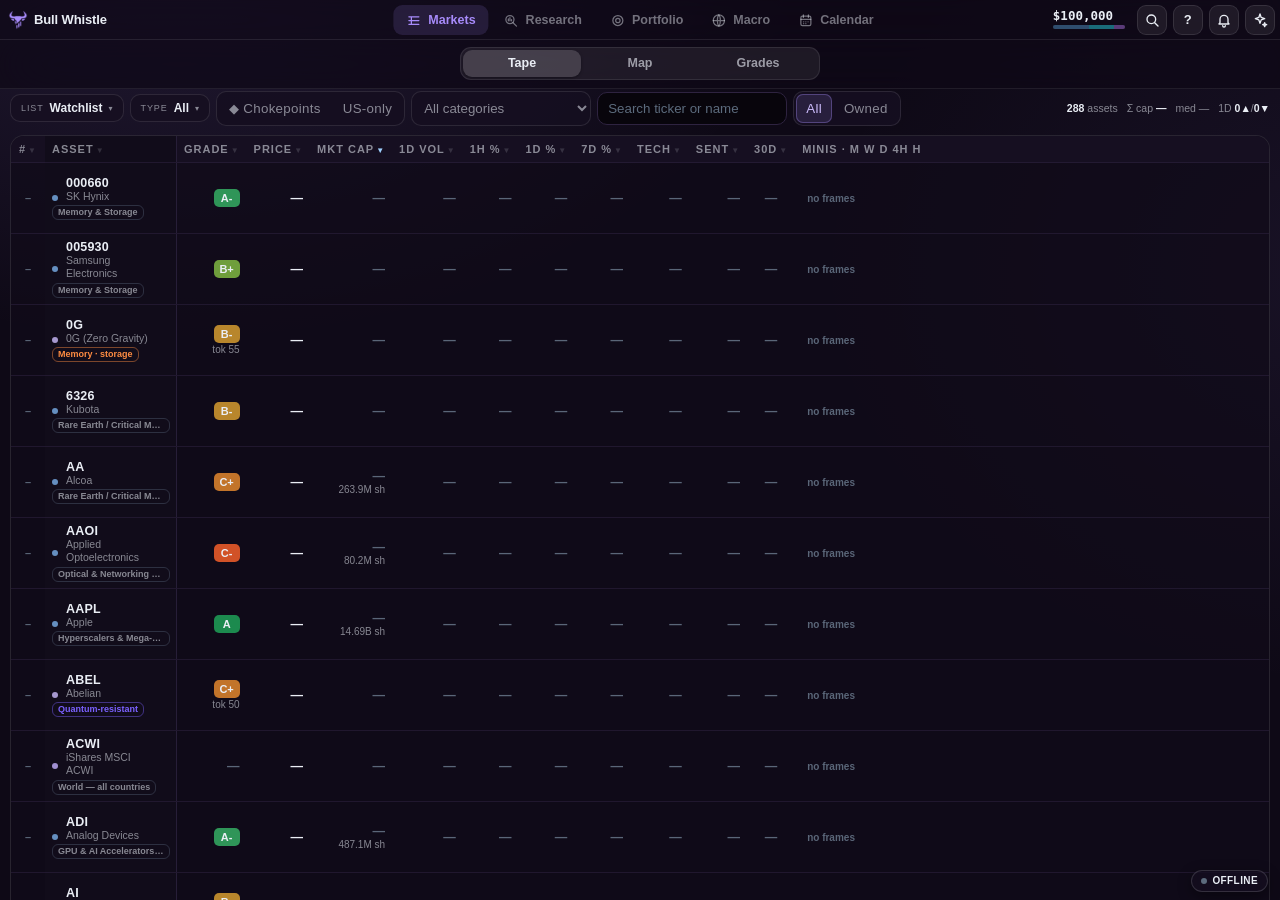
==== index.html @ ba4ea4af "Scrubbed rebuild ?v=20261105e: the map is the FULL POSTER on every device (the phone tier view and t" ====
<!doctype html>
<html lang="en">
<head>
<meta charset="utf-8">
<meta name="viewport" content="width=device-width, initial-scale=1, maximum-scale=5, viewport-fit=cover">
<title>Bull Whistle — the intelligent investment terminal</title>
<meta name="apple-mobile-web-app-capable" content="yes">
<meta name="mobile-web-app-capable" content="yes">
<meta name="apple-mobile-web-app-status-bar-style" content="black-translucent"><!-- 10-21 (the owner): the status bar wears the app's own colour; the strip reserves its height below -->
<meta name="apple-mobile-web-app-title" content="Bull Whistle">
<meta name="theme-color" content="#0D1320">
<link rel="icon" type="image/png" sizes="32x32" href="favicon-32.png">
<link rel="icon" type="image/png" sizes="16x16" href="favicon-16.png">
<link rel="icon" type="image/png" sizes="192x192" href="favicon-192.png"><!-- 10-25 (the owner): outside the app the mark is the GREEN two-tone; logo.png is the in-app mask only -->
<link rel="apple-touch-icon" href="icon-180.png">
<link rel="manifest" href="manifest.json">
<style>html{-webkit-text-size-adjust:100%;text-size-adjust:100%;}   /* 10-21 (the owner: a card opened sideways kept its large font after rotating back): iOS Safari's text autosizing off for the whole page, not only the Studio */
:root{
  --bg:var(--gl-d08,#0D1320); --card:var(--gl-d14,#172230); --panel:var(--gl-d10,#121A26); --ink:var(--gl-ink,#EAEEF5); --hair:var(--gl-d22,#2A3647);
  --muted:rgba(var(--gl-ink-rgb,234,238,245),.52); --muted2:rgba(var(--gl-ink-rgb,234,238,245),.4); --navy:var(--gl-d12,#0c1c30);
  /* Stage 39 ONE HAND: the single selected-state language (Studio's teal family,
     already the brand accent) — every .on/.dk-on across both decks uses these */
  --sel-bg:var(--gl-seld,#0c2830); --sel-ink:var(--gl-acci,#9fe8f4); --sel-line:var(--gl-accd,#1e6a78);
  /* quality grade palette (matches the Master Grade Map) */
  --g-aplus:#0f7a43; --g-a:#1c8a4e; --g-aminus:#2f9558; --g-bplus:#6f9e3c; --g-b:#9c8f2e; --g-bminus:#b8862c;
  --g-cplus:#c2742a; --g-c:#cc6328; --g-cminus:#d15227; --g-dplus:#d04a25; --g-d:#c43f28; --g-dminus:#bb2f22; --g-f:#b01e1e; --g-na:#3a4a63;
}
*{box-sizing:border-box}
html,body{margin:0;background:
   radial-gradient(1200px 700px at 78% 0%, rgba(var(--gl-acc-rgb,31,198,220),.05), transparent 60%),
   radial-gradient(1100px 800px at 12% 14%, rgba(217,69,182,.045), transparent 60%),
   var(--bg);
  color:var(--ink);
  font-family:-apple-system,BlinkMacSystemFont,"Segoe UI",Roboto,Helvetica,Arial,"DejaVu Sans",sans-serif;
  -webkit-font-smoothing:antialiased;}

/* ============ APP BAR (Stage 34 — single 44px row; segs live hidden behind dropdown chips) ============ */
.appbar{position:sticky;top:0;z-index:50;display:flex;flex-wrap:nowrap;align-items:center;gap:8px;
  min-height:44px;padding:6px 12px;background:rgba(var(--gl-d08-rgb,11,19,32),.86);backdrop-filter:blur(10px);
  border-bottom:1px solid var(--hair);}
/* wordmark retired to the glyph popover — keep .brand in DOM: _sub() still writes the subtitle */
.brand{display:none;}
.seg{display:inline-flex;background:var(--gl-d12,#101b2b);border:1px solid var(--hair);border-radius:10px;padding:3px;gap:2px;flex:none;}
.seg button{appearance:none;border:0;background:transparent;color:var(--muted);font-weight:700;font-size:12px;
  letter-spacing:.2px;padding:6px 11px;border-radius:7px;cursor:pointer;transition:.12s;white-space:nowrap;}
.seg button.on{background:var(--sel-bg);color:var(--sel-ink);box-shadow:inset 0 0 0 1px var(--sel-line);}
.seg button:hover:not(.on){color:var(--ink);}
.seglab{font-size:9.5px;letter-spacing:.12em;text-transform:uppercase;color:var(--muted);margin-right:-4px;}
/* legacy segs stay in DOM as the state machine; the dropdown chips proxy to them */
.appbar .seglab,#uniSeg,#viewSeg,#lensSeg,#stSeg{display:none!important;}
.helpbtn{appearance:none;width:30px;height:30px;border-radius:50%;border:1px solid var(--hair);
  background:var(--gl-d12,#101b2b);color:var(--ink);font-weight:800;font-size:13px;cursor:pointer;flex:none;}
.helpbtn:hover{border-color:rgba(var(--gl-acc-rgb,31,198,220),.55);}
.a-glyph{flex:none;height:24px;padding:0;border:0;border-radius:7px;background:transparent;color:var(--ink);font-family:inherit;font-weight:800;
  font-size:13.5px;letter-spacing:-.01em;display:flex;align-items:center;justify-content:center;gap:7px;cursor:pointer;user-select:none;}
.bw-logo{display:inline-block;flex:none;background:var(--gl-logo,#a78bfa);-webkit-mask:url(logo.png) center/contain no-repeat;mask:url(logo.png) center/contain no-repeat;}
.a-glyph .bw-logo{width:24px;height:24px;}
.a-glyph .a-word{white-space:nowrap;line-height:1;}
.a-pop{position:absolute;top:calc(100% + 6px);left:12px;z-index:60;background:var(--gl-d10,#121A26);border:1px solid #3a4a63;
  border-radius:10px;padding:10px 14px;display:none;max-width:320px;box-shadow:0 12px 30px rgba(0,0,0,.5);}
.a-pop b{font-size:13.5px;} .a-pop span{display:block;font-size:11px;color:var(--muted);margin-top:3px;line-height:1.45;}
.appbar.brand-open .a-pop{display:block;}
.dd{position:relative;flex:none;}
.dd-btn{appearance:none;display:inline-flex;align-items:center;gap:6px;background:var(--gl-d12,#101b2b);border:1px solid var(--hair);
  border-radius:10px;padding:6px 10px;cursor:pointer;font-family:inherit;}
.dd-btn:hover,.dd.open .dd-btn{border-color:rgba(var(--gl-acc-rgb,31,198,220),.55);}
.dd-lab{font-size:9px;letter-spacing:.1em;text-transform:uppercase;color:var(--muted);}
.dd-val{font-size:12px;font-weight:700;color:var(--ink);white-space:nowrap;}
.dd-car{font-size:8px;color:var(--muted);font-style:normal;}
.dd-menu{position:absolute;top:calc(100% + 6px);left:0;min-width:172px;background:var(--gl-d10,#121A26);border:1px solid #3a4a63;
  border-radius:10px;padding:4px;display:none;flex-direction:column;z-index:60;box-shadow:0 12px 30px rgba(0,0,0,.5);}
.dd.open .dd-menu{display:flex;}
.dd-menu button{appearance:none;text-align:left;border:0;background:transparent;color:var(--muted);font-family:inherit;
  font-size:12.5px;font-weight:600;padding:9px 12px;border-radius:7px;cursor:pointer;white-space:nowrap;}
.dd-menu button:hover{color:var(--ink);}
.dd-menu button.on{background:var(--sel-bg);color:var(--sel-ink);}
/* narrow-wide squeeze (landscape iPhone, small tablet): drop chip eyebrows, tighten */
@media (min-width:741px) and (max-width:900px){
  .dd-lab{display:none;}
  .seg button{padding:6px 8px;}
  .dd-btn{padding:6px 8px;}
  .sthud{min-width:120px;}
}

.view{padding:0 0 60px;}
.view.hidden{display:none;}

/* ============ SHARED CHIP + GRADE BADGE ============ */
.chip{display:inline-flex;align-items:center;gap:0;font-size:12px;line-height:1;padding:4px 8px;border-radius:999px;
  background:var(--gl-d16,#1b283a);border:1px solid rgba(var(--gl-ink-rgb,255,255,255),.12);color:var(--gl-ink,#dde5f0);white-space:nowrap;vertical-align:middle;}
.chip .ct{font-weight:550;letter-spacing:.1px;}
.chip.etf{font-style:italic;background:rgba(224,188,99,.10);border-color:rgba(224,188,99,.42);color:#ecd9ab;}
.chip.unc{opacity:.62;border-style:dashed;}
.chip.dual{border-color:#8C8AD9;box-shadow:0 0 0 1px rgba(140,138,217,.35);color:#cdc9f2;}
.chip.ghost{opacity:.5;border-style:dotted;border-color:rgba(var(--gl-ink-rgb,255,255,255),.24);background:rgba(var(--gl-d16-rgb,27,40,58),.4);color:rgba(var(--gl-ink-rgb,221,229,240),.72);}
.chip.clk{cursor:pointer;transition:transform .08s ease,box-shadow .12s,border-color .12s,background .12s;}
.chip.clk:hover{border-color:rgba(var(--gl-ink-rgb,255,255,255),.42);transform:translateY(-1px);}
.chip.clk:active{transform:translateY(0);}
.chip.sel{box-shadow:0 0 0 2px rgba(var(--gl-acc-rgb,31,198,220),.6);border-color:rgba(var(--gl-acc-rgb,31,198,220),.8);}
/* chokepoint: cornered-market structural bottleneck. Gold glow; tier = intensity. */
.chip.choke{border-color:#E8B53C;background:rgba(232,181,60,.12);color:#f4dca0;
  box-shadow:0 0 0 1px rgba(232,181,60,.55), 0 0 11px 1px rgba(232,181,60,.38);}
.chip.choke .ct{font-weight:650;}
.chip.choke.t-core{border-color:#F4C552;
  box-shadow:0 0 0 1.5px rgba(244,197,82,.78), 0 0 16px 2px rgba(244,197,82,.55);}
.chip.choke.clk:hover{border-color:#F4C552;transform:translateY(-1px);}
.chip.choke.sel{border-color:rgba(var(--gl-acc-rgb,31,198,220),.85);
  box-shadow:0 0 0 2px rgba(var(--gl-acc-rgb,31,198,220),.6), 0 0 13px 2px rgba(232,181,60,.42);}
/* chokepoint banner shared by grading card + flashcard */
.sh-choke,.fc-choke{display:flex;align-items:center;gap:9px;padding:8px 11px;border-radius:10px;
  background:rgba(232,181,60,.10);border:1px solid rgba(232,181,60,.45);
  box-shadow:0 0 14px 1px rgba(232,181,60,.20), inset 0 0 0 1px rgba(232,181,60,.08);}
.sh-choke{margin:13px 0 2px;}
.fc-choke{margin:11px 0 9px;}
.sh-choke.t-core,.fc-choke.t-core{border-color:rgba(244,197,82,.68);
  box-shadow:0 0 18px 2px rgba(244,197,82,.30), inset 0 0 0 1px rgba(244,197,82,.12);}
.ck-lbl{font-size:9.5px;font-weight:800;letter-spacing:.7px;color:#1a1305;flex:none;white-space:nowrap;
  background:linear-gradient(180deg,#f4c552,#e0a830);padding:3px 7px;border-radius:5px;}
.ck-why{font-size:12px;color:#f0d595;line-height:1.34;}
/* sole US domestic player in its category: concentric red / white / blue ring + glow */
.chip.usonly{border-color:rgba(var(--gl-ink-rgb,255,255,255),.22);background:rgba(74,98,150,.13);color:#eef2fb;
  box-shadow:0 0 0 1px #c1283b, 0 0 0 2px var(--gl-ink,#f3f4f8), 0 0 0 3px #2f4ea8, 0 0 11px 2px rgba(80,118,214,.34);}
.chip.usonly .ct{font-weight:600;}
.chip.usonly.clk:hover{transform:translateY(-1px);
  box-shadow:0 0 0 1px #d12f43, 0 0 0 2px var(--gl-ink,#fff), 0 0 0 3px #3a5ec0, 0 0 13px 3px rgba(90,128,224,.45);}
.chip.usonly.sel{box-shadow:0 0 0 2px rgba(var(--gl-acc-rgb,31,198,220),.65), 0 0 0 3.5px #c1283b, 0 0 12px 2px rgba(80,118,214,.4);}
/* sole-US-player banner shared by grading card + flashcard */
.sh-us,.fc-us{display:flex;align-items:center;gap:9px;padding:8px 11px;border-radius:10px;
  background:rgba(74,98,150,.12);border:1px solid rgba(120,150,220,.42);
  box-shadow:0 0 13px 1px rgba(80,118,214,.20), inset 0 0 0 1px rgba(160,180,230,.10);}
.sh-us{margin:13px 0 2px;}
.fc-us{margin:11px 0 9px;}
.us-lbl{font-size:9.5px;font-weight:800;letter-spacing:.7px;color:var(--gl-ink,#fff);flex:none;white-space:nowrap;
  background:linear-gradient(100deg,#c1283b 0%,#c1283b 38%,#2f4ea8 62%,#2f4ea8 100%);
  padding:3px 8px;border-radius:5px;box-shadow:inset 0 0 0 1px rgba(var(--gl-ink-rgb,255,255,255),.25);}
.us-why{font-size:12px;color:#dce6f8;line-height:1.34;}
.cw{display:inline-flex;align-items:center;gap:3px;vertical-align:middle;}
.cb{display:inline-flex;align-items:center;justify-content:center;font-weight:800;color:var(--gl-ink,#fff);border-radius:4px;
  min-width:16px;height:14px;font-size:9px;padding:0 2.5px;line-height:1;margin-left:6px;
  box-shadow:inset 0 0 0 1px rgba(var(--gl-ink-rgb,255,255,255),.16);}
.cb.flag{background:#3a3013;color:#e6bf55;box-shadow:inset 0 0 0 1px #7a6020;}
.g-aplus{background:var(--g-aplus)}.g-a{background:var(--g-a)}.g-aminus{background:var(--g-aminus)}
.g-bplus{background:var(--g-bplus)}.g-b{background:var(--g-b)}.g-bminus{background:var(--g-bminus)}
.g-cplus{background:var(--g-cplus)}.g-c{background:var(--g-c)}.g-cminus{background:var(--g-cminus)}
.g-dplus{background:var(--g-dplus)}.g-d{background:var(--g-d)}.g-dminus{background:var(--g-dminus)}.g-f{background:var(--g-f)}
.g-na{background:var(--g-na);color:#9fb0c8}

/* valuation pill (separate palette, freshness-aware) */
.val{display:inline-block;font-size:11px;font-weight:700;border-radius:5px;padding:3px 9px;white-space:nowrap}
.val.na{color:var(--muted);font-weight:500;background:rgba(126,147,179,.07)}
.val.anch{box-shadow:inset 0 0 0 1px rgba(var(--gl-ink-rgb,255,255,255),.14)}
.v-cheap{color:var(--gl-acc,#3fd0b4);background:rgba(var(--gl-acc-rgb,63,208,180),.13)} .v-fair{color:#a7bad4;background:rgba(167,186,212,.12)}
.v-expensive{color:#e6b24a;background:rgba(230,178,74,.13)} .v-extreme{color:#f0795a;background:rgba(240,121,90,.14)}
.val.drift{color:#9fb0c8;font-weight:600;background:rgba(126,147,179,.10)}
.val.drift sup{font-size:8px;margin-left:1px}
.val.stale{color:#7e93b3;font-weight:600;font-style:italic;background:rgba(106,125,151,.09)}
.val .ar{font-size:9px;margin-left:2px;font-style:normal}
.val .ar.up{color:#f0795a} .val .ar.down{color:#5aa0ff}

/* confidence badge */
.conf{display:inline-flex;align-items:center;justify-content:center;font-weight:800;border-radius:5px;
  width:21px;height:18px;font-size:10px}
.c-H{background:#15402c;color:#5fd39a;box-shadow:inset 0 0 0 1px #2f7a55}
.c-M{background:#3a3013;color:#e0b048;box-shadow:inset 0 0 0 1px #7a6020}
.c-L{background:#2a2330;color:#b08fc8;box-shadow:inset 0 0 0 1px #5a4a6a}

/* ============ DETAIL DRAWER (bottom sheet) ============ */
#scrim{position:fixed;inset:0;background:rgba(var(--gl-d06-rgb,4,8,14),.55);backdrop-filter:blur(2px);opacity:0;
  pointer-events:none;transition:opacity .2s;z-index:90;}
#scrim.show{opacity:1;pointer-events:auto;}
#sheet{position:fixed;left:50%;bottom:0;transform:translate(-50%,102%);width:min(560px,100%);
  max-height:88vh;overflow:auto;background:linear-gradient(180deg,var(--gl-d12,#101c2e),var(--gl-d10,#0d1626));
  border:1px solid var(--hair);border-bottom:0;border-radius:18px 18px 0 0;z-index:91;
  box-shadow:0 -18px 60px rgba(0,0,0,.6);transition:transform .26s cubic-bezier(.22,.61,.36,1),visibility 0s .26s;
  padding:0 0 26px;visibility:hidden;}   /* 10-07 (the owner, iPad/iPhone): a closed card parked 102% below the screen rode back into view on the
  iOS rubber-band overscroll at the end of any page, showing the last asset — invisible while closed, shown the instant it opens */
#sheet.show{transform:translate(-50%,0);visibility:visible;transition:transform .26s cubic-bezier(.22,.61,.36,1),visibility 0s;}
.sheet-grip{display:flex;justify-content:center;padding:9px 0 4px;position:sticky;top:0;z-index:6;
  background:linear-gradient(180deg,var(--gl-d12,#101c2e),rgba(var(--gl-d12-rgb,16,28,46),.0));}
.sheet-grip span{width:38px;height:4px;border-radius:3px;background:#33455f;}
/* Stage 25: the X rides the sticky grip — an absolute X inside the scroll container
   scrolled away with the content, and taps at the "remembered" corner landed on
   whatever sat there (often the grades summary = phantom grade toggling). */
.sheet-x{position:absolute;top:6px;right:14px;width:30px;height:30px;border-radius:50%;border:1px solid var(--hair);
  background:var(--gl-d16,#16243a);color:var(--ink);font-weight:800;cursor:pointer;line-height:1;font-size:14px;}
.sh{padding:4px 20px 0;}
.sh-head{display:flex;align-items:flex-start;gap:12px;padding:2px 4px 14px;border-bottom:1px solid var(--hair);}
.sh-tk{font-size:27px;font-weight:850;letter-spacing:-.4px;line-height:1;}
.sh-meta{min-width:0;flex:1;}
.sh-name{font-size:13.5px;color:var(--ink);font-weight:650;margin-top:3px;}
.sh-tags{display:flex;flex-wrap:wrap;gap:6px;margin-top:8px;align-items:center;}
.tag{font-size:10px;letter-spacing:.04em;padding:3px 8px;border-radius:6px;background:var(--gl-d16,#16243a);
  border:1px solid var(--hair);color:var(--muted);}
.tag .pd{width:8px;height:8px;border-radius:50%;display:inline-block;margin-right:5px;vertical-align:0;}
.sh-rolls{display:grid;grid-template-columns:1fr 1fr;gap:10px;margin:16px 4px 4px;}
.roll{border:1px solid var(--hair);border-radius:12px;padding:12px 14px;background:rgba(var(--gl-d12-rgb,18,28,44),.6);}
.roll .rl{font-size:9.5px;letter-spacing:.14em;text-transform:uppercase;color:var(--muted);font-weight:700;}
.roll .rg{display:flex;align-items:baseline;gap:9px;margin-top:8px;}
.roll .rg .big{font-size:23px;font-weight:850;color:var(--gl-ink,#fff);border-radius:8px;padding:4px 12px;line-height:1;
  box-shadow:inset 0 0 0 1px rgba(var(--gl-ink-rgb,255,255,255),.16);}
.roll .rd{font-size:10px;color:var(--muted);margin-top:9px;line-height:1.45;}
.sh-sech{font-size:10px;letter-spacing:.14em;text-transform:uppercase;color:var(--muted);font-weight:700;
  margin:20px 4px 9px;display:flex;align-items:center;gap:9px;}
.sh-sech::after{content:"";flex:1;height:1px;background:var(--hair);}
.pcell{display:flex;align-items:center;gap:9px;border:1px solid var(--hair);border-radius:9px;padding:8px 10px;
  background:rgba(var(--gl-d12-rgb,18,28,44),.45);}
.pcell .pc{min-width:30px;height:21px;border-radius:6px;display:inline-flex;align-items:center;justify-content:center;
  font-weight:800;font-size:12px;color:var(--gl-ink,#fff);box-shadow:inset 0 0 0 1px rgba(var(--gl-ink-rgb,255,255,255),.14);flex:none;}
.pcell .pn{font-size:11px;color:var(--ink);font-weight:600;line-height:1.15;}
.pcell .ps{font-size:9px;color:var(--muted);}
.pcell.disc{border-style:dashed;border-color:rgba(140,138,217,.42);background:rgba(140,138,217,.06);}
.sh-val{display:flex;align-items:flex-start;gap:13px;margin:0 4px;border:1px solid var(--hair);border-radius:12px;
  padding:13px 15px;background:rgba(var(--gl-d12-rgb,18,28,44),.5);}
.sh-val .vbody{min-width:0;}
.sh-val .vf{font-size:11px;color:var(--muted);line-height:1.5;margin-top:7px;}
.sh-desc{margin:14px 0 2px;padding:13px 15px;border:1px solid var(--hair);border-radius:12px;background:rgba(var(--gl-ink-rgb,255,255,255),.022);}
.sh-desc summary{cursor:pointer;list-style:none;position:relative;padding-right:58px;}
.sh-desc summary::-webkit-details-marker{display:none;}
.sh-desc .sd-car{position:absolute;right:0;top:0;color:var(--gl-fl,#8A93A5);font-size:13px;transition:transform .15s;
  padding:4px 9px;border:1px solid var(--hair);border-radius:8px;background:rgba(var(--gl-d10-rgb,14,21,32),.8);}
.sh-desc[open] .sd-car{transform:rotate(90deg);}
.sh-desc .sh-about-why{margin-top:12px;}
.sh-note-in{margin:12px 0 2px;}
.sh-grades{margin:16px 4px 4px;border:1px solid var(--hair);border-radius:12px;padding:0 10px 2px;background:rgba(var(--gl-ink-rgb,255,255,255),.015);}
.sh-grades summary{cursor:pointer;list-style:none;padding:4px 0 8px;}
.sh-grades summary::-webkit-details-marker{display:none;}
.sh-grades .sh-rolls{margin:12px 0 6px;}
.sh-grades .sg-hint{display:flex;align-items:center;justify-content:flex-end;gap:7px;font-size:10.5px;letter-spacing:.4px;text-transform:uppercase;color:var(--muted);
  width:max-content;margin-left:auto;padding:6px 11px;border:1px solid var(--hair);border-radius:9px;background:rgba(var(--gl-d10-rgb,14,21,32),.8);}
.sh-grades .sg-hint .sd-car{font-style:normal;font-size:13px;color:var(--gl-fl,#8A93A5);transition:transform .15s;}
.sh-grades[open] .sg-hint .sd-car{transform:rotate(90deg);}
.sg-cols{display:grid;grid-template-columns:1fr 1fr;gap:12px;margin:6px 0 4px;}
.sg-col{display:flex;flex-direction:column;gap:8px;}
.sg-col .sh-sech{margin:8px 0 2px;}
@media(max-width:430px){.sg-cols{grid-template-columns:1fr;}}
@media(max-width:480px){
  #sheet{max-height:92dvh;}
  .sh{padding:4px 14px 0;}
  .sh-tk{font-size:23px;}
}
@media(min-width:768px){
  #sheet{width:100%;max-width:none;border-radius:0;}
  #sheet .sh{max-width:1080px;margin:0 auto;}
}
.sh-note{margin:18px 4px 2px;font-size:12.5px;color:var(--ink);line-height:1.6;
  border-left:3px solid #2f6fb0;background:rgba(47,111,176,.07);padding:11px 14px;border-radius:0 9px 9px 0;}
.sh-note b{color:var(--gl-ink,#fff);}
.sh-disc{margin:16px 4px 0;font-size:11px;color:var(--muted);font-style:italic;font-weight:600;text-align:center;}
.sh-simple{margin:16px 4px 2px;font-size:12.5px;color:var(--muted);line-height:1.6;}
.sh-simple b{color:var(--ink);}

/* ============ HELP MODAL ============ */
#help{position:fixed;inset:0;display:none;align-items:center;justify-content:center;z-index:95;padding:18px;}
#help.show{display:flex;}
#help .hb{position:absolute;inset:0;background:rgba(var(--gl-d06-rgb,4,8,14),.6);backdrop-filter:blur(3px);}
#help .hc{position:relative;width:min(560px,100%);max-height:86vh;overflow:auto;background:var(--gl-d12,#101c2e);
  border:1px solid var(--hair);border-radius:16px;padding:22px 24px 24px;box-shadow:0 24px 70px rgba(0,0,0,.6);}
#help h3{margin:0 0 4px;font-size:18px;font-weight:800;}
#help .hsub{font-size:12px;color:var(--muted);margin:0 0 16px;line-height:1.5;}
#help h4{margin:18px 0 8px;font-size:10.5px;letter-spacing:.12em;text-transform:uppercase;color:#7fa8e0;}
#help .hl{display:flex;gap:10px;align-items:flex-start;font-size:12px;color:var(--ink);margin:7px 0;line-height:1.45;}
#help .hl .k{flex:none;}
#help .hx{position:absolute;top:14px;right:16px;width:30px;height:30px;border-radius:50%;border:1px solid var(--hair);
  background:var(--gl-d16,#16243a);color:var(--ink);font-weight:800;cursor:pointer;font-size:15px;}
.hrow{display:flex;flex-wrap:wrap;gap:7px;align-items:center;margin:6px 0;font-size:11px;color:var(--muted);}

/* ====================================================================== */
/* ============ FLOW VIEW (vertical universe — scoped) ============ */
/* ====================================================================== */
#flowView .fhead{display:flex;align-items:flex-end;justify-content:space-between;gap:18px;padding:18px 22px 2px;flex-wrap:wrap;}
#flowView .fhead h1{font-size:23px;font-weight:800;letter-spacing:-.4px;margin:0;}
#flowView .fhead .sub{font-size:12px;color:var(--muted);margin:8px 0 0;max-width:880px;line-height:1.5;}
#flowView .fhead .notes{font-size:10px;color:rgba(var(--gl-ink-rgb,234,238,245),.42);text-align:right;line-height:1.7;}
#flowView .toolbar{display:flex;align-items:center;gap:10px;padding:12px 22px 6px;flex-wrap:wrap;}
#flowView .toolbar .tl{font-size:10.5px;letter-spacing:.1em;text-transform:uppercase;color:var(--muted);}
.stageWrap{overflow-x:auto;overflow-y:hidden;-webkit-overflow-scrolling:touch;padding:4px 22px 0;}
#flowStage{position:relative;width:1560px;transform-origin:top left;}
#flowWires{position:absolute;left:0;top:0;pointer-events:none;z-index:1;overflow:visible;}
#flowView .card{position:absolute;z-index:2;background:var(--card);border-radius:14px;padding:11px 13px 13px;
  box-shadow:0 10px 34px rgba(0,0,0,.42);}
/* 10-22: the coloured cards (buildCard sets --fc / --fc-rgb per card; the light palette overrides these three in light.css) */
#flowView .card.hero{border:2px solid var(--fc);box-shadow:0 0 0 2px rgba(var(--fc-rgb),.40),0 0 58px rgba(var(--fc-rgb),.55),0 0 112px rgba(var(--fc-rgb),.30),0 16px 46px rgba(0,0,0,.6);
  background:linear-gradient(180deg,rgba(var(--fc-rgb),.17),rgba(var(--gl-d14-rgb,23,34,48),.35)),var(--card);}
#flowView .card.vivid{border:1.5px solid var(--fc);box-shadow:0 0 0 1px rgba(var(--fc-rgb),.18),0 10px 34px rgba(0,0,0,.5),inset 0 0 34px rgba(var(--fc-rgb),.06);
  background:linear-gradient(180deg,rgba(var(--fc-rgb),.05),rgba(var(--gl-d14-rgb,23,34,48),0)),var(--card);}
/* 10-24 the build-out pulse (applyPulse): the wash deepens with --pw, the read line under the title, a turn blinks the card */
#flowView .card.fv-pup,#flowView .card.fv-pdn{background:linear-gradient(180deg,rgba(var(--fc-rgb),calc(.10 + var(--pw,0) * .26)),rgba(var(--fc-rgb),calc(var(--pw,0) * .08)) 70%),var(--card)!important;}
#flowView .fv-pulse{position:absolute;top:7px;right:9px;max-width:50%;white-space:nowrap;overflow:hidden;text-overflow:ellipsis;font:600 9.5px/1.3 ui-monospace,"SF Mono",Menlo,monospace;letter-spacing:.02em;color:rgba(var(--gl-ink-rgb,234,238,245),.7);background:rgba(var(--gl-d08-rgb,13,19,32),.6);padding:2px 6px;border-radius:5px;pointer-events:none;}
#flowView .fv-pulse b{color:rgb(var(--fc-rgb));}
@keyframes fvBlink{0%,100%{box-shadow:0 10px 34px rgba(0,0,0,.42);}50%{box-shadow:0 0 0 3px rgba(var(--fc-rgb),.85),0 0 28px rgba(var(--fc-rgb),.5);}}
#flowView .card.fv-turn-up,#flowView .card.fv-turn-dn{animation:fvBlink 1.1s ease-in-out infinite;}
@media (prefers-reduced-motion:reduce){ #flowView .card.fv-turn-up,#flowView .card.fv-turn-dn{animation:none;box-shadow:0 0 0 3px rgba(var(--fc-rgb),.8);} }
#flowView .card.feature{border:1.6px solid var(--fc);box-shadow:0 0 0 1px rgba(var(--fc-rgb),.30),0 0 28px rgba(var(--fc-rgb),.34),0 12px 36px rgba(0,0,0,.55);
  background:linear-gradient(180deg,rgba(var(--fc-rgb),.12),rgba(var(--gl-d14-rgb,23,34,48),0)),var(--card);}
#flowView .card .ttl{font-size:14px;font-weight:750;letter-spacing:.2px;margin:0 0 2px;line-height:1.2;}
#flowView .card .cs{font-size:23px;font-weight:800;letter-spacing:.4px;margin:2px 0 3px;line-height:1;}
#flowView .card .desc{font-size:9.5px;color:var(--muted);letter-spacing:.4px;margin:0 0 7px;line-height:1.4;text-transform:uppercase;}
#flowView .grp{margin-top:8px;} #flowView .grp:first-of-type{margin-top:6px;}
#flowView .grp .lab{font-size:9.5px;font-weight:700;text-transform:uppercase;letter-spacing:1.1px;color:rgba(var(--gl-ink-rgb,234,238,245),.46);margin:0 0 5px;}
#flowView .chips{display:flex;flex-wrap:wrap;gap:5px;}
#flowView .grp.subbox{border:1px solid rgba(94,143,168,.6);background:rgba(94,143,168,.09);border-radius:9px;padding:6px 9px 9px;margin-top:10px;}
#flowView .grp.subbox .lab{color:rgba(152,182,206,.92);}
#flowView .card.hero{padding:15px 18px 17px;}
#flowView .card.hero .ttl{font-size:20px;letter-spacing:.3px;margin-bottom:4px;}
#flowView .card.hero .lab{font-size:10.5px;letter-spacing:1.2px;}
#flowView .card.hero .chip{font-size:13px;}
#flowLegend{position:absolute;z-index:3;width:1464px;background:linear-gradient(180deg,rgba(var(--gl-d12-rgb,20,28,40),.95),rgba(var(--gl-d10-rgb,15,21,33),.95));
  border:1px solid var(--hair);border-radius:14px;padding:15px 24px;box-shadow:0 12px 40px rgba(0,0,0,.4);
  display:flex;gap:40px;align-items:flex-start;}
#flowLegend .legtitle{font-size:12px;font-weight:750;letter-spacing:.3px;margin:0 0 11px;color:var(--ink);}
.legitems-block{flex:1;min-width:0;}
#flowLegend .legitems{display:flex;flex-wrap:wrap;gap:9px 26px;}
.lrow{display:flex;align-items:center;gap:9px;font-size:10.5px;color:rgba(var(--gl-ink-rgb,234,238,245),.82);line-height:1.25;width:300px;}
.lrow svg{flex:none}
.legcasc-wrap{width:320px;flex:none;}
.casctitle{font-size:9.5px;font-weight:800;letter-spacing:1.2px;text-transform:uppercase;color:rgba(var(--gl-ink-rgb,234,238,245),.5);margin:0 0 10px;}
.legcasc{display:flex;flex-wrap:wrap;gap:8px 18px;}
.crow{display:flex;align-items:center;gap:8px;font-size:10.5px;color:rgba(var(--gl-ink-rgb,234,238,245),.82);width:138px;}
.dot{width:10px;height:10px;border-radius:50%;flex:none;}
.lnote{margin-top:11px;font-size:9.5px;color:rgba(var(--gl-ink-rgb,234,238,245),.46);line-height:1.5;}
#flowView .ffoot{margin:24px 22px 0;background:rgba(var(--gl-d10-rgb,18,26,38),.7);border:1px solid var(--hair);border-radius:14px;
  padding:16px 20px;font-size:12px;line-height:1.65;color:rgba(var(--gl-ink-rgb,234,238,245),.74);}
#flowView .ffoot b{color:var(--ink);font-weight:650;}

/* Stage 42: Yields as a first-class view — the embed fills the viewport under
   the chrome; the page inside scrolls itself */
#ydView{padding:0;}
#ydView iframe{display:block;width:100%;border:0;height:calc(100vh - 64px);}
@media(max-width:740px){#ydView iframe{height:calc(100dvh - 46px - 45px - env(safe-area-inset-bottom,0px));}}

@media (max-width:720px){
  .sh-rolls{grid-template-columns:1fr 1fr;}
  #flowView .fhead .notes{text-align:left;}
  .brand span{display:none;}
}

/* ====================================================================== */
/* ============ GRADE WHEEL VIEW (scoped) ============ */
/* ====================================================================== */
#donutView{--dwide:min(clamp(1180px,94vw,3200px),100%);}
#donutView .dhead{width:var(--dwide);margin:0 auto;padding:18px 18px 4px;}
#donutView .dhead h1{font-size:25px;font-weight:800;letter-spacing:-.4px;margin:0;}
#donutView .dhead .sub{font-size:12.5px;color:var(--muted);margin:8px 0 0;line-height:1.55;max-width:1010px;}
#donutView .dhead .sub b{color:var(--ink);font-weight:650;}

.dscale{width:var(--dwide);margin:14px auto 0;padding:10px 16px;border:1px solid var(--hair);border-radius:12px;
  background:rgba(var(--gl-d10-rgb,18,26,38),.6);display:flex;align-items:center;gap:14px;flex-wrap:wrap;}
.dscale-lab{font-size:9.5px;letter-spacing:.14em;text-transform:uppercase;color:var(--muted);font-weight:700;}
.dsteps{display:flex;flex-wrap:wrap;gap:6px;}
.dstep{display:inline-flex;align-items:center;gap:5px;font-size:11px;font-weight:700;color:rgba(var(--gl-ink-rgb,234,238,245),.78);
  font-family:ui-monospace,Menlo,Consolas,monospace;padding:3px 8px 3px 6px;border-radius:999px;
  border:1px solid var(--hair);background:var(--gl-d12,#101b2b);}
.ddot{width:10px;height:10px;border-radius:50%;box-shadow:inset 0 0 0 1px rgba(0,0,0,.45);}

.dwrap{width:var(--dwide);margin:0 auto;padding:8px 18px 0;display:flex;justify-content:center;}
#donutChart{width:100%;}
#donutChart svg{width:100%;height:auto;display:block;}
.dband{stroke-width:1;}
.dbl{font-family:ui-monospace,Menlo,Consolas,monospace;font-weight:700;letter-spacing:.12em;text-transform:uppercase;}
.dwedge{stroke:var(--bg);stroke-width:1.1;stroke-linejoin:round;cursor:pointer;transition:opacity .1s;}
.dwedge:hover{opacity:.82;}
.dsl{font-family:ui-monospace,Menlo,Consolas,monospace;font-size:11px;font-weight:600;pointer-events:none;}
.dhub .dh1{font-weight:800;font-size:21px;fill:var(--ink);}
.dhub .dh2{font-family:ui-monospace,Menlo,Consolas,monospace;font-size:13px;fill:var(--muted);}
.dhub .dh3{font-family:ui-monospace,Menlo,Consolas,monospace;font-size:11.5px;fill:rgba(var(--gl-ink-rgb,234,238,245),.4);}

.dledger-h{width:var(--dwide);margin:28px auto 0;padding:18px 18px 0;font-size:10px;letter-spacing:.14em;
  text-transform:uppercase;color:var(--muted);border-top:1px solid var(--hair);}
.dledger-h span{color:var(--ink);font-weight:800;}
.dledger{width:var(--dwide);margin:14px auto 0;padding:0 18px;display:grid;gap:12px;
  grid-template-columns:repeat(auto-fill,minmax(330px,1fr));}
.dlcard{border:1px solid var(--hair);border-radius:13px;background:var(--card);padding:12px 14px 13px;
  box-shadow:0 10px 26px rgba(0,0,0,.3);}
.dlhead{display:flex;align-items:center;gap:9px;margin-bottom:11px;}
.dlsw{width:13px;height:13px;border-radius:4px;flex:none;box-shadow:inset 0 0 0 1px rgba(0,0,0,.45);}
.dlt{min-width:0;flex:1;}
.dlshort{font-size:11.5px;font-weight:800;letter-spacing:.06em;color:var(--ink);line-height:1.1;}
.dlfull{font-size:9.5px;color:var(--muted);margin-top:2px;line-height:1.2;}
.dlavg.cb{margin-left:0;min-width:24px;height:18px;font-size:10.5px;border-radius:5px;flex:none;}
.dln{font-family:ui-monospace,Menlo,Consolas,monospace;font-size:10px;color:var(--muted);flex:none;margin-left:9px;}
.dlbody{display:flex;gap:13px;align-items:center;}
.dmpie{width:114px;flex:none;}
.dmpie svg{width:100%;height:auto;display:block;}
.dmseg{stroke:var(--bg);stroke-width:1.4;stroke-linejoin:round;}
.dmctr{font-weight:800;font-size:21px;}
.dlchips{display:flex;flex-wrap:wrap;gap:5px;flex:1;min-width:0;}

.dfoot{width:min(1180px,100%);margin:24px auto 0;padding:12px 16px;border:1px dashed var(--hair);border-radius:11px;
  background:rgba(var(--gl-d10-rgb,18,26,38),.5);font-size:10.5px;line-height:1.65;color:rgba(var(--gl-ink-rgb,234,238,245),.5);}
.dfoot b{color:rgba(var(--gl-ink-rgb,234,238,245),.72);font-weight:700;letter-spacing:.1em;}

@media (max-width:720px){
  .dledger{grid-template-columns:1fr;}
  #donutView .dhead h1{font-size:21px;}
}

/* ====================================================================== */
/* ============ FLASHCARDS VIEW (scoped) ============ */
/* ====================================================================== */
#cardsView .fc-head{width:min(720px,100%);margin:0 auto;padding:18px 18px 4px;}
#cardsView .fc-head h1{font-size:25px;font-weight:800;letter-spacing:-.4px;margin:0;}
#cardsView .fc-head p{font-size:12.5px;color:var(--muted);margin:8px 0 0;line-height:1.55;}
#cardsView .fc-head p b{color:var(--ink);font-weight:650;}
.fc-tools{width:min(720px,100%);margin:14px auto 0;padding:0 18px;display:flex;align-items:center;gap:10px;flex-wrap:wrap;}
.fc-sel{appearance:none;-webkit-appearance:none;background:var(--gl-d12,#101b2b);border:1px solid var(--hair);color:var(--ink);
  font-size:12px;font-weight:600;padding:8px 30px 8px 12px;border-radius:9px;cursor:pointer;max-width:100%;
  background-image:linear-gradient(45deg,transparent 50%,var(--muted) 50%),linear-gradient(135deg,var(--muted) 50%,transparent 50%);
  background-position:calc(100% - 16px) 16px,calc(100% - 11px) 16px;background-size:5px 5px,5px 5px;background-repeat:no-repeat;}
.fc-count{margin-left:auto;font-family:ui-monospace,Menlo,Consolas,monospace;font-size:12px;color:var(--muted);}
.fc-btn{appearance:none;background:var(--gl-d16,#16243a);border:1px solid var(--hair);color:var(--ink);font-weight:700;font-size:12.5px;
  padding:9px 15px;border-radius:9px;cursor:pointer;transition:.12s;white-space:nowrap;}
.fc-btn:hover{border-color:rgba(var(--gl-acc-rgb,31,198,220),.55);}
.fc-btn:active{transform:translateY(1px);}

.fcard-wrap{width:min(720px,100%);margin:18px auto 0;padding:0 18px;display:flex;justify-content:center;}
.fcard{width:min(560px,100%);height:430px;perspective:1600px;cursor:pointer;}
.fcard-inner{position:relative;width:100%;height:100%;transform-style:preserve-3d;
  transition:transform .55s cubic-bezier(.2,.7,.2,1);}
.fcard.flipped .fcard-inner{transform:rotateY(180deg);}
.fcard-face{position:absolute;inset:0;-webkit-backface-visibility:hidden;backface-visibility:hidden;
  border-radius:18px;border:1px solid var(--hair);background:linear-gradient(180deg,var(--gl-d16,#15233a),var(--gl-d12,#0f1a2b));
  box-shadow:0 18px 50px rgba(0,0,0,.5);display:flex;flex-direction:column;padding:24px 26px;overflow:hidden;}
.fc-eyebrow{font-size:10px;letter-spacing:.2em;text-transform:uppercase;color:var(--muted);font-weight:700;}
.fcard-front{align-items:center;justify-content:center;text-align:center;}
.fcard-front .fc-eyebrow{position:absolute;top:20px;left:0;right:0;}
.fc-tk{font-size:58px;font-weight:850;letter-spacing:-1px;line-height:1;color:var(--ink);}
.fc-hint{margin-top:20px;font-size:11px;color:var(--muted);letter-spacing:.08em;text-transform:uppercase;}
.fcard-back{transform:rotateY(180deg);overflow-y:auto;}
.fcard-back .fc-eyebrow{color:#7fa8e0;}
.fc-name{font-size:23px;font-weight:800;line-height:1.12;margin-top:6px;color:var(--ink);}
.fc-tags{display:flex;flex-wrap:wrap;gap:7px;margin:11px 0 0;align-items:center;}
.fgr{display:inline-flex;align-items:center;gap:4px;font-size:9px;color:var(--muted);letter-spacing:.08em;font-weight:700;}
.fc-does{margin-top:14px;font-size:14.5px;line-height:1.5;color:var(--ink);flex:1;}
.fc-more{align-self:flex-start;margin-top:6px;background:transparent;border:1px solid rgba(120,170,255,.42);
  color:#9fc2ff;font-weight:700;font-size:11.5px;padding:7px 13px;border-radius:8px;cursor:pointer;}
.fc-more:hover{background:rgba(120,170,255,.1);}

.fc-ctrls{width:min(560px,100%);margin:16px auto 0;padding:0 18px;display:flex;gap:10px;justify-content:center;}
.fc-ctrls .fc-btn{flex:1;text-align:center;}
.fc-ctrls .flip{flex:1.5;background:var(--sel-bg);color:var(--sel-ink);box-shadow:inset 0 0 0 1px var(--sel-line);}
.fc-foot{width:min(640px,100%);margin:20px auto 0;padding:0 18px 8px;font-size:10.5px;color:var(--muted);
  line-height:1.6;text-align:center;font-style:italic;}

@media (max-width:720px){
  .fc-tk{font-size:48px;}
  .fcard{height:454px;}
}

/* ---- flashcards: scoring + colored reveal ---- */
.fc-score{width:min(720px,100%);margin:10px auto 0;padding:0 18px;display:flex;align-items:center;gap:9px;flex-wrap:wrap;}
.fc-stat{font-size:12px;font-weight:700;padding:5px 11px;border-radius:8px;border:1px solid var(--hair);display:inline-block;}
.fc-stat b{font-size:13px;}
.fc-stat.got{color:#74dd9a;background:rgba(40,180,90,.10);border-color:rgba(40,180,90,.40);}
.fc-stat.miss{color:#ff9b9b;background:rgba(214,60,60,.10);border-color:rgba(214,60,60,.40);}
.fc-btn.retry{margin-left:auto;}
.fc-btn.retry:disabled{opacity:.4;cursor:default;}
.fc-btn.retry:not(:disabled){background:rgba(255,193,77,.14);border-color:rgba(255,193,77,.5);color:#ffd98a;}

/* prominent subcategory block on the revealed face (color set inline per card) */
.fc-sub{display:inline-flex;align-items:center;gap:8px;margin:12px 0 0;padding:8px 13px;border:1px solid;border-radius:9px;
  font-size:13.5px;font-weight:750;letter-spacing:.2px;line-height:1.2;max-width:100%;}
.fc-subdot{width:9px;height:9px;border-radius:50%;flex:0 0 auto;box-shadow:0 0 10px currentColor;}

/* control swap: nav+reveal by default; missed+got after the card is revealed */
#cardsView .fc-ctrls .miss,#cardsView .fc-ctrls .got{display:none;}
#cardsView .fc-ctrls.revealed .nav,#cardsView .fc-ctrls.revealed .flip{display:none;}
#cardsView .fc-ctrls.revealed .miss,#cardsView .fc-ctrls.revealed .got{display:block;}
#cardsView .fc-btn.miss{background:rgba(214,60,60,.16);border-color:rgba(214,60,60,.55);color:#ff9b9b;}
#cardsView .fc-btn.got{background:rgba(40,180,90,.16);border-color:rgba(40,180,90,.55);color:#74dd9a;}
#cardsView .fc-btn.miss:hover{background:rgba(214,60,60,.26);}
#cardsView .fc-btn.got:hover{background:rgba(40,180,90,.26);}

/* ---- richer profile: country chip, why-it-matters, subcategory row ---- */
.ctry{display:inline-flex;align-items:center;gap:6px;font-size:11px;font-weight:650;padding:4px 9px;border-radius:6px;
  background:var(--gl-d16,#16243a);border:1px solid var(--hair);color:var(--gl-ink,#cdd7e6);white-space:nowrap;line-height:1;}
.ctry .cflag{font-size:13px;line-height:1;}
.fc-subrow{display:flex;flex-wrap:wrap;gap:7px;align-items:center;margin:12px 0 0;}
.fc-subrow .fc-sub{margin:0;}
.fc-why{margin-top:9px;font-size:12px;line-height:1.5;color:var(--muted);}
.wl{display:inline-block;font-size:8.5px;letter-spacing:.1em;text-transform:uppercase;font-weight:800;
  color:#9fb0c8;margin-right:6px;vertical-align:1px;}

/* drawer About block */
.sh-about-top{margin-bottom:10px;}
.sh-about-top:empty{display:none;}
.sh-about-does{font-size:14px;line-height:1.52;color:var(--ink);}
.sh-about-why{margin-top:10px;font-size:12.5px;line-height:1.5;color:var(--muted);}

/* ===== crypto universe styles (appended) ===== */
/* ====================================================================== */
/* ============ CRYPTO UNIVERSE — namespaced styles (cr-*) =============== */
/* All additive. Equity rules are untouched; these only apply to the       */
/* crypto mounts inside .cr-only and to the shared drawer when crypto.      */
/* ====================================================================== */

/* ---- universe visibility ---- */
body:not(.uni-crypto) .cr-only{display:none;}
body.uni-crypto .eq-only{display:none;}
/* the Expansion/Recession lens is equity-only */
body.uni-crypto #lensSeg,
body.uni-crypto .lensLab{display:none;}
#uniSeg button{font-weight:750;}

/* ---- crypto chip (ticker + narrative-fit grade) ---- */
.cr-chips{display:flex;flex-wrap:wrap;gap:6px;}
.cr-chip{display:inline-flex;align-items:center;gap:6px;font-size:12.5px;line-height:1;padding:5px 8px;border-radius:999px;
  background:var(--gl-d16,#1b283a);border:1px solid var(--hair, var(--gl-d22,#2A3647));color:var(--gl-ink,#dde5f0);white-space:nowrap;cursor:pointer;
  transition:border-color .12s, background .12s, transform .12s;}
.cr-chip:hover{border-color:var(--ac);background:var(--gl-d22,#22324a);transform:translateY(-1px);}
.cr-chip.sel{border-color:var(--ac);box-shadow:0 0 0 2px color-mix(in srgb, var(--ac) 40%, transparent);}
.cr-chip .ct{font-weight:780;letter-spacing:.2px;color:var(--ac);}
.cr-gb{font-size:10.5px;font-weight:850;border-radius:6px;padding:2px 6px;line-height:1;border:1px solid;flex:none;}
.cr-chip.cr-ghost{opacity:.6;cursor:default;border-style:dashed;}
.cr-chip.cr-ghost .ct{color:var(--muted, rgba(var(--gl-ink-rgb,234,238,245),.55));}

/* maturity dot (shared by drawer + flashcards) */
.cr-adot{width:9px;height:9px;border-radius:50%;flex:none;display:inline-block;}
.cr-adot.glow{box-shadow:0 0 0 3px rgba(255,201,96,.15),0 0 7px rgba(255,201,96,.65);}
.cr-adot.ring{background:transparent !important;border:1.5px dashed #5A6678;width:8px;height:8px;}
.cr-magechip{display:inline-flex;align-items:center;gap:5px;font-size:9.5px;font-weight:700;letter-spacing:.3px;
  padding:3px 9px;border-radius:999px;background:rgba(var(--gl-d08-rgb,13,19,32),.5);border:1px solid var(--hair,var(--gl-d22,#2A3647));color:var(--gl-ink,#cdd6e3);}
.cr-magechip .cr-adot{width:7px;height:7px;}

/* ====================================================================== */
/* drawer scan card                                                        */
/* ====================================================================== */
.cr-sheet{--cyn:var(--gl-acc,#1FC6DC);}
.cr-msb{height:5px;background:rgba(var(--gl-ink-rgb,255,255,255),.09);border-radius:99px;overflow:hidden;margin-top:7px;}
.cr-msf{display:block;height:5px;border-radius:99px;}
.cr-drow{display:flex;gap:10px;margin-top:12px;align-items:baseline;}
.cr-drow .cr-k{flex:none;font-size:9px;font-weight:800;letter-spacing:.8px;text-transform:uppercase;color:var(--muted2,rgba(var(--gl-ink-rgb,234,238,245),.4));width:42px;padding-top:1px;}
.cr-drow .cr-v{font-size:12.5px;line-height:1.45;color:var(--gl-ink,#cdd6e3);}
.cr-drow .cr-v b{color:var(--cyn);font-weight:750;}
.cr-seg{margin-top:15px;}
.cr-segk{font-size:9px;font-weight:800;letter-spacing:.9px;text-transform:uppercase;color:var(--muted2,rgba(var(--gl-ink-rgb,234,238,245),.4));display:block;margin-bottom:7px;}
.cr-pills{display:flex;flex-wrap:wrap;gap:6px;}
.cr-pill{font-size:10.5px;font-weight:650;line-height:1;padding:5px 9px;border-radius:999px;white-space:nowrap;display:inline-flex;align-items:center;gap:4px;}
.cr-pill::before{font-weight:850;font-size:11px;line-height:1;}
.cr-pos{color:#86dcab;background:rgba(var(--gl-up-rgb,43,199,115),.12);border:1px solid rgba(var(--gl-up-rgb,43,199,115),.42);}
.cr-pos::before{content:"+";color:var(--gl-up,#2BC773);}
.cr-neg{color:#f4ad94;background:rgba(242,120,79,.12);border:1px solid rgba(242,136,79,.42);}
.cr-neg::before{content:"\2212";color:#F2884F;}
.cr-stats{display:flex;flex-wrap:wrap;gap:6px;}
.cr-stat{font-size:10.5px;font-weight:700;line-height:1;padding:5px 9px;border-radius:7px;white-space:nowrap;
  font-family:ui-monospace,"SF Mono",Menlo,Consolas,"DejaVu Sans Mono",monospace;
  color:var(--gl-acci,#84d8e2);background:rgba(var(--gl-acc-rgb,31,198,220),.1);border:1px solid rgba(var(--gl-acc-rgb,31,198,220),.33);}
.cr-driskline{margin-top:15px;font-size:11.5px;line-height:1.48;color:#ecb6ae;
  background:rgba(var(--gl-dn-rgb,242,86,79),.08);border-left:3px solid var(--gl-dn,#F2564F);border-radius:0 8px 8px 0;padding:9px 12px;}
.cr-rk{font-size:9px;font-weight:800;letter-spacing:.9px;text-transform:uppercase;color:#f2968f;display:block;margin-bottom:3px;}
.cr-mfoot{font-size:10px;color:var(--muted2,rgba(var(--gl-ink-rgb,234,238,245),.4));line-height:1.5;margin-top:16px;border-top:1px solid var(--hair,var(--gl-d22,#2A3647));padding-top:11px;font-style:italic;}

/* ====================================================================== */
/* capital-in nodes (the crypto flow: "Capital in" row)    */
/* ====================================================================== */
.cr-caprow{display:flex;gap:9px;flex-wrap:wrap;margin-bottom:4px;}
.cr-capnode{flex:1;min-width:180px;background:var(--card,var(--gl-d14,#172230));border:1px solid var(--hair,var(--gl-d22,#2A3647));border-radius:12px;
  padding:10px 12px 11px 14px;position:relative;overflow:hidden;}
.cr-capnode::before{content:"";position:absolute;left:0;top:0;bottom:0;width:4px;background:var(--ac);}
.cr-capt{font-size:12.5px;font-weight:780;color:var(--ac);}
.cr-capd{font-size:9.5px;color:var(--muted,rgba(var(--gl-ink-rgb,234,238,245),.55));letter-spacing:.3px;text-transform:uppercase;margin-top:4px;line-height:1.4;}

/* ====================================================================== */
/* flow view (self-contained vertical flow)                                */
/* ====================================================================== */
#cflowMount .cr-fwrap{max-width:680px;margin:0 auto;padding:18px 18px 30px;}
.cr-fhead h1{font-size:23px;font-weight:850;letter-spacing:-.2px;margin:0 0 6px;line-height:1.15;}
.cr-fhead h1 .cr-ac{color:var(--gl-acc,#1FC6DC);}
.cr-fsub{font-size:12.5px;color:var(--muted,rgba(var(--gl-ink-rgb,234,238,245),.55));line-height:1.55;margin:0 0 4px;}
.cr-fsub b{color:var(--ink,var(--gl-ink,#EAEEF5));font-weight:650;}
.cr-sectlab{font-size:10px;font-weight:800;letter-spacing:1.6px;text-transform:uppercase;color:rgba(var(--gl-ink-rgb,234,238,245),.4);text-align:center;margin:16px 0 9px;}
.cr-node{position:relative;background:var(--card,var(--gl-d14,#172230));border-radius:13px;padding:12px 14px 13px 16px;border:1px solid var(--hair,var(--gl-d22,#2A3647));box-shadow:0 8px 22px rgba(0,0,0,.32);}
.cr-node::before{content:"";position:absolute;left:0;top:0;bottom:0;width:5px;border-radius:13px 0 0 13px;background:var(--ac);}
.cr-node.vivid{border-color:var(--ac);box-shadow:0 0 0 1px color-mix(in srgb,var(--ac) 20%,transparent),0 8px 22px rgba(0,0,0,.4);}
.cr-node.hero{border:2px solid var(--ac);box-shadow:0 0 0 2px color-mix(in srgb,var(--ac) 30%,transparent),0 0 40px color-mix(in srgb,var(--ac) 38%,transparent),0 10px 30px rgba(0,0,0,.5);
  background:linear-gradient(180deg,color-mix(in srgb,var(--ac) 15%,transparent),rgba(var(--gl-d14-rgb,23,34,48),.4)),var(--card,var(--gl-d14,#172230));}
.cr-nhead{display:flex;align-items:center;justify-content:space-between;gap:10px;}
.cr-ntitle{font-size:14.5px;font-weight:780;letter-spacing:.2px;color:var(--ac);}
.cr-node.hero .cr-ntitle{font-size:18px;}
.cr-ndesc{font-size:9.5px;color:var(--muted,rgba(var(--gl-ink-rgb,234,238,245),.55));letter-spacing:.4px;text-transform:uppercase;margin:5px 0 0;line-height:1.4;}
.cr-ngrp{margin-top:9px;}
.cr-flowseg{display:flex;flex-direction:column;align-items:center;margin:7px 0;}
.cr-seg2{width:2.5px;height:13px;background:var(--muted2,rgba(var(--gl-ink-rgb,234,238,245),.3));border-radius:2px;}
.cr-flbl{font-size:10px;color:var(--muted,rgba(var(--gl-ink-rgb,234,238,245),.55));background:var(--card,var(--gl-d14,#172230));border:1px solid var(--hair,var(--gl-d22,#2A3647));border-radius:999px;padding:2px 10px;margin:4px 0;letter-spacing:.2px;}
.cr-chev{color:rgba(var(--gl-ink-rgb,234,238,245),.4);font-size:10px;line-height:.6;}
.cr-absent{margin-top:16px;border:1.4px dashed rgba(var(--gl-ink-rgb,234,238,245),.22);border-radius:12px;padding:12px 15px;background:rgba(var(--gl-d14-rgb,23,34,48),.4);}
.cr-at{font-size:10px;font-weight:800;letter-spacing:1.2px;text-transform:uppercase;color:rgba(var(--gl-ink-rgb,234,238,245),.4);margin:0 0 6px;}
.cr-absent p{font-size:11.5px;color:var(--muted,rgba(var(--gl-ink-rgb,234,238,245),.55));line-height:1.5;margin:0;}
.cr-absent b{color:var(--gl-ink,#c4ccd8);}
.cr-ffoot{margin-top:18px;border-top:1px solid var(--hair,var(--gl-d22,#2A3647));padding-top:14px;font-size:11.5px;color:var(--muted,rgba(var(--gl-ink-rgb,234,238,245),.55));line-height:1.6;}
.cr-ffoot b{color:var(--ink,var(--gl-ink,#EAEEF5));font-weight:650;}

/* ====================================================================== */
/* grade wheel                                                             */
/* ====================================================================== */
.cr-dscale{display:flex;justify-content:center;align-items:center;flex-wrap:wrap;gap:6px 12px;margin:10px auto 2px;max-width:760px;padding:0 16px;}
.cr-dscale-lab{font-size:10.5px;color:var(--muted,rgba(var(--gl-ink-rgb,234,238,245),.55));font-weight:600;}
.cr-dsteps{display:inline-flex;flex-wrap:wrap;gap:4px 9px;}
.cr-dstep{font-size:10px;color:var(--muted,rgba(var(--gl-ink-rgb,234,238,245),.55));display:inline-flex;align-items:center;gap:4px;}
.cr-ddot{width:9px;height:9px;border-radius:3px;display:inline-block;}
.cr-dwrap{width:min(680px,100%);margin:10px auto 0;padding:0 14px;}
.cr-dwrap svg{width:100%;height:auto;display:block;}
.cr-dwedge{cursor:pointer;stroke:var(--gl-d08,#0D1320);stroke-width:1;transition:opacity .12s;}
.cr-dwedge:hover{opacity:.82;}
.cr-dwedge.sel{stroke:var(--gl-ink,#fff);stroke-width:2.4;}
.cr-dsl{font-size:13px;font-weight:760;pointer-events:none;font-family:-apple-system,"Segoe UI",Roboto,Helvetica,Arial,sans-serif;}
.cr-dbl{font-weight:850;letter-spacing:.4px;text-transform:uppercase;font-family:-apple-system,"Segoe UI",Roboto,Helvetica,Arial,sans-serif;}
.cr-dh1{font-size:21px;font-weight:850;letter-spacing:.5px;fill:var(--gl-ink,#EAEEF5);}
.cr-dh2{font-size:13px;font-weight:700;fill:rgba(var(--gl-ink-rgb,234,238,245),.6);}
.cr-dh3{font-size:11px;font-weight:600;fill:rgba(var(--gl-ink-rgb,234,238,245),.42);}
.cr-dledger-h{max-width:760px;margin:18px auto 8px;padding:0 16px;font-size:11px;color:var(--muted,rgba(var(--gl-ink-rgb,234,238,245),.55));}
.cr-dledger-h span{font-weight:800;color:var(--ink,var(--gl-ink,#EAEEF5));text-transform:uppercase;letter-spacing:.08em;}
.cr-dledger{max-width:760px;margin:0 auto;padding:0 16px;display:grid;grid-template-columns:repeat(auto-fill,minmax(330px,1fr));gap:10px;}
.cr-dlcard{background:var(--card,var(--gl-d14,#172230));border:1px solid var(--hair,var(--gl-d22,#2A3647));border-radius:12px;padding:11px 13px;}
.cr-dlhead{display:flex;align-items:center;gap:9px;}
.cr-dlsw{width:11px;height:11px;border-radius:3px;flex:none;}
.cr-dlt{flex:1;min-width:0;}
.cr-dlshort{font-size:11.5px;font-weight:800;letter-spacing:.4px;}
.cr-dlfull{font-size:9.5px;color:var(--muted2,rgba(var(--gl-ink-rgb,234,238,245),.4));margin-top:1px;}
.cr-dlavg{font-size:11px;font-weight:850;border-radius:6px;padding:2px 7px;line-height:1;border:1px solid;flex:none;}
.cr-dln{font-size:9.5px;color:var(--muted2,rgba(var(--gl-ink-rgb,234,238,245),.4));flex:none;}
.cr-dlbody{display:flex;gap:12px;align-items:flex-start;margin-top:11px;}
.cr-dmpie{flex:none;width:76px;}
.cr-dmpie svg{width:76px;height:76px;display:block;}
.cr-dmctr{font-size:33px;font-weight:850;font-family:-apple-system,"Segoe UI",Roboto,Helvetica,Arial,sans-serif;}
.cr-dlchips{display:flex;flex-wrap:wrap;gap:6px;flex:1;min-width:0;align-content:flex-start;}
.cr-dfoot{max-width:760px;margin:18px auto 0;padding:14px 16px 0;border-top:1px solid var(--hair,var(--gl-d22,#2A3647));font-size:11px;color:var(--muted2,rgba(var(--gl-ink-rgb,234,238,245),.4));line-height:1.55;}
.cr-dfoot b{color:var(--muted,rgba(var(--gl-ink-rgb,234,238,245),.55));}

/* ====================================================================== */
/* flashcards — faces (the .fcard chrome is reused from equity)            */
/* ====================================================================== */
.fcard-front .cr-fc-eyebrow{position:absolute;top:20px;left:0;right:0;}
.cr-fc-eyebrow{font-size:10px;letter-spacing:.18em;text-transform:uppercase;color:rgba(var(--gl-ink-rgb,234,238,245),.4);font-weight:700;}
.cr-fc-tk{font-size:54px;font-weight:850;letter-spacing:.5px;color:var(--gl-ink,#EAEEF5);}
.cr-fc-hint{position:absolute;bottom:22px;left:0;right:0;font-size:11px;color:rgba(var(--gl-ink-rgb,234,238,245),.42);}
.cr-fc-name{font-size:21px;font-weight:820;letter-spacing:-.2px;color:var(--gl-ink,#EAEEF5);margin-bottom:4px;}
.cr-fc-subrow{display:flex;flex-wrap:wrap;gap:7px;align-items:center;margin-bottom:11px;}
.cr-fc-sub{display:inline-flex;align-items:center;gap:5px;font-size:10.5px;font-weight:700;padding:4px 9px;border-radius:999px;border:1px solid;}
.cr-fc-subdot{width:7px;height:7px;border-radius:50%;}
.cr-fgr{display:inline-flex;align-items:center;gap:6px;font-size:10px;font-weight:800;letter-spacing:.06em;color:rgba(var(--gl-ink-rgb,234,238,245),.5);}
.cr-fc-tok{font-size:11px;font-weight:800;letter-spacing:.04em;}
.cr-fc-more{margin-top:14px;display:inline-block;font-size:11.5px;font-weight:700;color:#9fc2ec;background:rgba(47,111,176,.12);
  border:1px solid rgba(47,111,176,.4);border-radius:8px;padding:7px 12px;cursor:pointer;}
.cr-fc-more:hover{background:rgba(47,111,176,.2);}
/* condensed scan card on the flip back: headline + reused scan-card rows, tightened to fill the card */
.cr-fc-is{font-size:13.5px;line-height:1.45;color:var(--gl-ink,#EAEEF5);font-weight:640;margin-top:2px;}
.cr-fc-is b{color:var(--gl-acc,#1FC6DC);font-weight:750;}
.fcard-back .cr-drow{margin-top:9px;}
.fcard-back .cr-drow .cr-k{width:40px;}
.fcard-back .cr-drow .cr-v{font-size:11.5px;}
.fcard-back .cr-seg{margin-top:11px;}
.fcard-back .cr-segk{margin-bottom:6px;}
.fcard-back .cr-pill{font-size:10px;padding:4px 8px;}
.fcard-back .cr-stat{font-size:10px;padding:4px 8px;}
.fcard-back .cr-driskline{margin-top:11px;font-size:11px;line-height:1.4;padding:8px 11px;}


/* ===== studio deck — host-side visibility + app-bar chrome (appended) ===== */

body:not(.deck-studio) .st-only{display:none!important;}
body.deck-studio .atlas-only{display:none!important;}
body.deck-studio #flowView,body.deck-studio #donutView,body.deck-studio #cardsView,body.deck-studio #scView,body.deck-studio #mktView{display:none!important;}
#deckSeg button{font-weight:750;}
#stSeg .dk-navitem{appearance:none;border:0;background:transparent;color:var(--muted);font-weight:700;font-size:12px;letter-spacing:.2px;padding:6px 11px;border-radius:7px;cursor:pointer;transition:.12s;white-space:nowrap;}
#stSeg .dk-navitem:hover{color:var(--ink);}
#stSeg .dk-navitem.dk-on{background:var(--sel-bg);color:var(--sel-ink);box-shadow:inset 0 0 0 1px var(--sel-line);}
/* Stage 34: HUD rides the single row in BOTH decks (the owner: always visible) — compact, right-aligned */
.sthud{display:flex;align-items:center;gap:10px;flex:0 1 300px;min-width:150px;margin-left:auto;}
.sthud-t{appearance:none;border:0;background:transparent;text-align:left;cursor:pointer;display:flex;flex-direction:column;gap:1px;padding:0;font-family:inherit;flex:none;}
.sthud-t b{color:var(--ink);font-weight:800;font-size:13.5px;letter-spacing:.3px;font-variant-numeric:tabular-nums;line-height:1.05;}
.sthud-t span{color:rgba(var(--gl-ink-rgb,234,238,245),.45);font-size:8px;letter-spacing:.5px;text-transform:uppercase;}
.sthud-bar{appearance:none;padding:0;flex:1;min-width:70px;display:flex;height:12px;border-radius:6px;overflow:hidden;border:1px solid var(--hair);background:var(--gl-d12,#101b2b);cursor:pointer;}
.sthud-bar:hover{border-color:var(--gl-acc,#1FC6DC);}
.sthud-bar i{display:block;height:100%;box-shadow:inset -1px 0 0 rgba(var(--gl-d06-rgb,10,14,20),.55);}
#stGear{font-size:15px;}

/* ===== studio deck — scoped studio styles (appended) ===== */
#studioView{--bg:transparent;--panel:var(--gl-d10,#121A26);--panel2:var(--gl-d16,#1b283a);--line:var(--gl-d22,#2A3647);--line2:#3a4a63;--teal:var(--gl-acc,#1FC6DC);--ink:var(--gl-ink,#EAEEF5);--ink-dim:rgba(var(--gl-ink-rgb,234,238,245),.62);--ink-faint:rgba(var(--gl-ink-rgb,234,238,245),.42);--dk-nav-h:0px;color:var(--ink);}
#studioView *{box-sizing:border-box}
#studioView{margin:0}
#studioView{
  background:var(--bg); color:var(--ink);
  font-family:-apple-system,BlinkMacSystemFont,"Segoe UI",Roboto,Helvetica,Arial,"DejaVu Sans",sans-serif; line-height:1.5;
  -webkit-text-size-adjust:100%;
}
#studioView .wrap{max-width:min(100%, 3400px);margin:0 auto;padding:20px clamp(16px,2.4vw,60px) 70px}
/* Stage 39 ONE HAND: Studio speaks the app's sans; mono becomes the NUMBER voice
   (same convention the flow deck already uses — .dbl/.dsl/.dln are mono accents).
   Value-bearing classes below were found empirically (numeric text-node scan). */
#studioView .num,#studioView .b,#studioView .byc,#studioView .lt-usd,#studioView .ovl-tot,
#studioView .hu,#studioView .cw,#studioView .sw,#studioView .bc-v,#studioView .bc-sub,
#studioView svg text,#studioView text{font-family:ui-monospace,'SF Mono',Menlo,Consolas,monospace}
#studioView table{font-variant-numeric:tabular-nums}
#studioView h2{font-family:-apple-system,BlinkMacSystemFont,"Segoe UI",Roboto,Helvetica,Arial,"DejaVu Sans",sans-serif;font-size:17px;font-weight:700;color:var(--ink);margin:30px 0 4px;letter-spacing:.3px}
#studioView .sub0{font-size:13px;color:var(--ink-dim);line-height:1.6;margin:0 0 10px;max-width:880px}
#studioView .sub0 b{color:var(--gl-ink,#cdd9e5)}
#studioView .muted{color:var(--ink-faint)}
#studioView .howto{font-size:12px;color:var(--ink-faint);margin:2px 0 12px;line-height:1.55;max-width:1100px}
#studioView .field{display:flex;flex-direction:column;gap:3px}
#studioView .field label{font-size:10px;letter-spacing:.7px;color:var(--ink-faint);text-transform:uppercase}
#studioView .field input[type=number]{width:108px;background:var(--panel2);border:1px solid var(--line2);color:var(--ink);
  border-radius:7px;padding:7px 9px;font-family:inherit;font-size:14px}
#studioView .field input:focus{outline:2px solid var(--teal);outline-offset:-1px}
#studioView .actions{display:flex;flex-wrap:wrap;gap:8px;align-items:center;margin-left:auto}
#studioView .btn{background:var(--panel2);border:1px solid var(--line2);color:var(--gl-ink,#cdd9e5);border-radius:8px;
  padding:8px 12px;font-family:inherit;font-size:12px;cursor:pointer;letter-spacing:.3px}
#studioView .btn:hover{border-color:var(--teal);color:var(--ink)}
#studioView .btn:active{transform:translateY(1px)}
#studioView .btn.primary{border-color:var(--gl-accd,#1e6a78);color:var(--gl-acci,#9fe8f4);background:var(--gl-seld,#0c2830)}
#studioView .saves{background:var(--panel);border:1px solid var(--line);border-radius:12px;padding:14px 16px;margin:14px 0 6px}
#studioView .saves-head{display:flex;align-items:baseline;gap:10px;flex-wrap:wrap}
#studioView .saves-status{font-size:11px;color:var(--ink-faint)}
#studioView .saves-new{display:flex;gap:8px;margin:10px 0 4px;flex-wrap:wrap}
#studioView .saves-new input{flex:1;min-width:150px;background:var(--panel2);border:1px solid var(--line2);color:var(--ink);border-radius:8px;padding:9px 11px;font-family:inherit;font-size:13px}
#studioView .saves-new input:focus{outline:2px solid var(--teal);outline-offset:-1px}
#studioView .saves-list{display:flex;flex-direction:column;gap:6px;margin:8px 0 4px}
#studioView .saves-empty{font-size:12px;color:var(--ink-faint);font-style:italic;padding:4px 2px}
#studioView .save-row{display:flex;gap:6px;align-items:stretch}
#studioView .save-load{flex:1;display:flex;justify-content:space-between;align-items:center;gap:10px;background:var(--panel2);border:1px solid var(--line2);
  border-radius:8px;padding:9px 12px;color:var(--gl-ink,#dce6f0);font-family:inherit;font-size:13px;cursor:pointer;text-align:left}
#studioView .save-load:hover{border-color:var(--teal);color:var(--gl-ink,#fff)}
#studioView .save-nm{font-weight:600;letter-spacing:.2px}
#studioView .save-when{font-size:10.5px;color:var(--ink-faint);white-space:nowrap}
#studioView .save-del{background:var(--panel2);border:1px solid var(--line2);color:#8a99a8;border-radius:8px;width:38px;cursor:pointer;font-size:13px}
#studioView .save-del:hover{border-color:#b4544f;color:#ff8e88}
#studioView .save-ico{background:var(--panel2);border:1px solid var(--line2);color:#93a2b1;border-radius:8px;width:33px;cursor:pointer;font-size:12px;flex:none}
#studioView .save-ico:hover{border-color:var(--teal);color:var(--ink)}
#studioView .save-ico.ok{border-color:#2f7d5a;color:#7fe0b8}
#studioView .save-ico.ok:hover{border-color:#3f9d72;color:#a8f0d0}
#studioView .save-editing{gap:6px}
#studioView .save-rename{flex:1;min-width:0;background:var(--panel2);border:1px solid var(--teal);color:var(--ink);border-radius:8px;padding:9px 11px;font-family:inherit;font-size:13px}
#studioView .save-rename:focus{outline:none}
#studioView .saves-file{display:flex;gap:8px;margin-top:10px;flex-wrap:wrap}
#studioView .saves-file .btn{flex:1;min-width:150px}
#studioView .saves-backup{margin-top:10px;border-top:1px dashed var(--line);padding-top:8px}
#studioView .saves-backup summary{font-size:12px;color:var(--ink-dim);cursor:pointer;letter-spacing:.3px}
#studioView .saves-backup summary:hover{color:var(--ink)}
#studioView .saves-backup textarea{width:100%;box-sizing:border-box;background:var(--gl-d08,#0a121b);border:1px solid var(--line2);color:var(--gl-acci,#bfe9df);
  border-radius:8px;padding:9px 11px;font-family:inherit;font-size:11px;resize:vertical;line-height:1.4}
#studioView .saves-backup textarea:focus{outline:2px solid var(--teal);outline-offset:-1px}
#studioView .saves-backup-btns{display:flex;gap:8px;margin-top:8px;flex-wrap:wrap}
#studioView .pill{display:inline-flex;border:1px solid var(--line2);border-radius:10px;overflow:hidden}
#studioView .pill button{background:transparent;border:0;color:var(--ink-dim);font-family:inherit;font-size:11px;padding:8px 11px;cursor:pointer}
#studioView .pill button.on{background:var(--gl-seld,#0c2830);color:var(--gl-acci,#9fe8f4)}
#studioView .pill .lbl{padding:8px 6px 8px 10px;font-size:10px;color:var(--ink-faint);letter-spacing:.6px;align-self:center}
#studioView .read{flex-basis:100%;font-size:12px;color:var(--ink-dim);border-top:1px dashed var(--line);padding-top:10px;margin-top:2px}
#studioView .read b{color:var(--ink)}
#studioView .read .g-a{color:var(--gl-acci,#79e2c6)}
#studioView .read .g-b{color:#7fb6ff}
#studioView .read .g-c{color:#fbbf24}
#studioView .read .g-d{color:#f98a8a}
#studioView .master-wrap{margin-top:10px;background:var(--panel);border:1px solid var(--line);border-radius:14px;padding:8px 8px 14px;position:relative}
#studioView #masterSvg{display:block;max-width:min(100%, 1180px);margin:0 auto}
#studioView .legend{display:flex;flex-wrap:wrap;gap:6px 14px;justify-content:center;margin-top:6px;font-size:11px;color:#aebccb}
#studioView .lg{display:flex;align-items:center;gap:6px}
#studioView .lg .d{width:11px;height:11px;border-radius:3px;flex:none}
#studioView #mixer{background:var(--panel);border:1px solid var(--line);border-radius:12px;padding:6px 4px;margin-top:6px}
#studioView .ss-row{display:grid;grid-template-columns:34px 16px minmax(110px,1fr) minmax(160px,3fr) 150px;align-items:center;gap:12px;padding:9px 4px;border-bottom:1px solid var(--gl-d12,#141d28)}
#studioView .ss-row:last-child{border-bottom:0}
#studioView .ss-row .dot{width:14px;height:14px;border-radius:4px}
#studioView .ss-row .nm{font-size:14px;color:var(--gl-ink,#dce6f0);font-weight:600;white-space:nowrap}
#studioView .ss-row .cw{font-size:13px;color:var(--ink-dim);text-align:right;font-variant-numeric:tabular-nums;white-space:nowrap}
#studioView .ss-row .cw b{color:var(--ink)}
#studioView .ss-row input[type=range]{width:100%}
#studioView .seg-row{display:grid;grid-template-columns:34px 16px minmax(120px,1fr) minmax(120px,2.4fr) 132px;
  align-items:center;gap:10px;padding:7px 12px;border-bottom:1px solid var(--gl-d12,#141d28)}
#studioView .seg-row:last-child{border-bottom:0}
#studioView .idx-nm{display:flex;align-items:baseline;gap:7px;min-width:0}
#studioView .idx-nm b{font-weight:700;flex:none}
#studioView .idx-nm i{font-style:normal;font-size:10.5px;color:var(--muted);overflow:hidden;text-overflow:ellipsis;min-width:0;flex:1 1 auto}
#studioView .idx-del{appearance:none;flex:none;width:22px;height:22px;border-radius:50%;border:1px solid var(--hair);background:transparent;color:var(--muted);font-size:14px;line-height:1;cursor:pointer;padding:0}
#studioView .idx-del:hover{color:var(--gl-dn,#f0685f);border-color:var(--gl-dn,#f0685f)}
#studioView .idx-add{padding:10px 12px 12px}
#studioView .idx-add-btn{appearance:none;border:1px dashed rgba(var(--gl-acc-rgb,31,198,220),.55);background:rgba(var(--gl-acc-rgb,31,198,220),.08);color:var(--gl-acc,#1FC6DC);border-radius:10px;padding:8px 14px;font:700 12.5px/1 inherit;cursor:pointer;min-height:36px}
#studioView .idx-add-btn.on{border-style:solid}
#studioView .idx-full{font-size:11.5px;color:var(--muted)}
#studioView .idx-pick{margin-top:10px}
#studioView .idx-fams,#studioView .idx-tks{display:flex;flex-wrap:wrap;gap:6px}
#studioView .idx-fams{margin-bottom:10px}
#studioView .idx-fams button,#studioView .idx-tks button{appearance:none;border:1px solid var(--hair);background:var(--gl-d12,#101b2b);color:var(--muted);border-radius:8px;padding:7px 10px;font:700 11.5px/1 inherit;cursor:pointer;min-height:32px}
#studioView .idx-fams button.on{background:var(--sel-bg);color:var(--sel-ink);box-shadow:inset 0 0 0 1px var(--sel-line)}
#studioView .idx-tks button{color:var(--ink);font-family:ui-monospace,'SF Mono',Menlo,monospace}
#studioView .idx-tks button i{font-style:normal;color:var(--muted);margin-left:3px}
#studioView .idx-tks button:hover{border-color:rgba(var(--gl-acc-rgb,31,198,220),.6)}
#studioView .idx-note{margin-top:9px;font-size:10.5px;line-height:1.45;color:var(--muted)}
#studioView .seg-row .dot{width:13px;height:13px;border-radius:4px}
#studioView .seg-row .nm{font-size:13px;color:var(--gl-ink,#cdd9e5);cursor:pointer;white-space:nowrap;overflow:hidden;text-overflow:ellipsis}
#studioView .seg-row .nm:hover{color:var(--gl-ink,#fff);text-decoration:underline dotted}
#studioView .seg-row .cw{font-size:12px;color:var(--ink-dim);text-align:right;font-variant-numeric:tabular-nums}
#studioView .seg-row .cw b{color:var(--ink)}
#studioView .lock{background:transparent;border:1px solid var(--line2);border-radius:6px;color:var(--ink-faint);
  width:28px;height:26px;cursor:pointer;font-size:13px;line-height:1;display:inline-flex;align-items:center;justify-content:center;padding:0}
#studioView .lock.on{border-color:#7a6a2a;color:#fbbf24;background:#1c1808}
#studioView .lock svg,#studioView .sx svg{display:block}
#studioView .sx{background:transparent;border:1px solid var(--line2);border-radius:6px;color:var(--ink-faint);width:24px;height:24px;display:inline-flex;align-items:center;justify-content:center;cursor:pointer;padding:0}
#studioView .sx.on{border-color:var(--gl-accd,#1a6b7a);color:var(--gl-acc,#5ad1c4);background:var(--gl-seld,#0c1f22)}
#studioView input[type=range]{-webkit-appearance:none;appearance:none;width:100%;height:26px;background:transparent;cursor:pointer}
#studioView input[type=range]:focus{outline:none}
#studioView input[type=range]::-webkit-slider-runnable-track{height:5px;border-radius:4px;background:var(--gl-d16,#1c2836);border:1px solid var(--gl-d22,#25364a)}
#studioView input[type=range]::-webkit-slider-thumb{-webkit-appearance:none;appearance:none;width:16px;height:16px;border-radius:50%;
  background:var(--teal);border:2px solid var(--gl-d06,#0a0e14);margin-top:-7px;box-shadow:0 0 0 1px var(--gl-accd,#1f8d7e)}
#studioView input[type=range]:focus::-webkit-slider-thumb{box-shadow:0 0 0 3px rgba(var(--gl-acc-rgb,31,198,220),.35)}
#studioView input[type=range]::-moz-range-track{height:5px;border-radius:4px;background:var(--gl-d16,#1c2836);border:1px solid var(--gl-d22,#25364a)}
#studioView input[type=range]::-moz-range-thumb{width:15px;height:15px;border-radius:50%;background:var(--teal);border:2px solid var(--gl-d06,#0a0e14)}
#studioView .hold input[type=range]::-webkit-slider-thumb{width:13px;height:13px;margin-top:-5px;background:var(--gl-ink,#cbd5e1);box-shadow:0 0 0 1px #64748b}
#studioView .hold input[type=range]::-moz-range-thumb{width:13px;height:13px;background:var(--gl-ink,#cbd5e1)}
#studioView .cards{display:grid;grid-template-columns:repeat(auto-fill,minmax(330px,1fr));gap:14px;margin-top:6px}
#studioView .seg-card{background:var(--panel);border:1px solid var(--line);border-radius:12px;padding:12px;display:flex;flex-direction:column;gap:8px}
#studioView .seg-card.dragover{outline:2px dashed var(--teal);outline-offset:-3px}
#studioView .sc-head{display:flex;align-items:center;gap:8px}
#studioView .sc-head .dot{width:13px;height:13px;border-radius:4px;flex:none}
#studioView .sc-head .nm{font-family:-apple-system,BlinkMacSystemFont,"Segoe UI",Roboto,Helvetica,Arial,"DejaVu Sans",sans-serif;font-size:15px;color:var(--gl-ink,#fff);font-weight:700}
#studioView .sc-head .sw{margin-left:auto;font-size:12px;color:var(--ink-dim);text-align:right;font-variant-numeric:tabular-nums}
#studioView .sc-head .sw b{color:var(--ink)}
#studioView .sc-tools{display:flex;gap:5px;justify-content:center;flex-wrap:wrap}
#studioView .minibtn{background:transparent;border:1px solid var(--line2);border-radius:6px;color:var(--ink-faint);
  font-family:inherit;font-size:10.5px;padding:4px 7px;cursor:pointer;letter-spacing:.3px}
#studioView .minibtn:hover{border-color:var(--teal);color:var(--gl-ink,#cdd9e5)}
#studioView .sc-body{display:flex;gap:10px;align-items:flex-start}
#studioView .mini-col{flex:0 0 auto;width:132px;display:flex;flex-direction:column;gap:6px;align-items:center}
#studioView .mini{display:flex;justify-content:center;align-items:center;min-height:0;width:100%}
#studioView .mini svg{max-width:132px}
#studioView .holds{flex:1 1 0;min-width:0;display:flex;flex-direction:column;gap:4px}
#studioView .hold{display:flex;flex-direction:column;gap:1px;background:var(--panel2);border:1px solid var(--gl-d16,#1a2533);border-radius:6px;padding:2px 7px 3px}
#studioView .hold-top{display:flex;align-items:center;gap:6px;min-height:15px}
#studioView .grip{cursor:grab;color:#566677;font-size:10px;line-height:1;user-select:none;touch-action:none;flex:none}
#studioView .grip:hover{color:#9fb0c0}
#studioView .hold .htk{display:inline-flex;align-items:center;gap:4px;font-size:11.5px;color:var(--ink);font-weight:700;letter-spacing:.2px;white-space:nowrap;min-width:0;overflow:hidden}
#studioView .hold .htk .bdg{min-width:15px;font-size:8px;padding:1px 3px;flex:none}
#studioView .hold .hu{margin-left:auto;font-size:10px;color:var(--ink-dim);white-space:nowrap;font-variant-numeric:tabular-nums;flex:none}
#studioView .hold .rm{background:transparent;border:0;color:#6b7d8c;cursor:pointer;font-size:12px;padding:0 1px;line-height:1;flex:none}
#studioView .hold .rm:hover{color:#f98a8a}
#studioView .hold input[type=range]{height:16px}
#studioView .empty-h{font-size:11.5px;color:var(--ink-faint);font-style:italic;padding:4px 2px}
#studioView .tray{display:flex;flex-wrap:wrap;gap:5px;align-items:center;border-top:1px dashed var(--line);padding-top:8px}
#studioView .tray-lbl{font-size:10px;color:var(--ink-faint);letter-spacing:.6px;text-transform:uppercase;margin-right:2px}
#studioView .chip{display:inline-flex;align-items:center;gap:5px;background:var(--gl-d10,#101722);border:1px solid var(--gl-d18,#1f2c3b);color:var(--gl-ink,#bcccdb);
  border-radius:7px;padding:3px 7px 3px 5px;font-family:inherit;font-size:11.5px;cursor:pointer}
#studioView .chip:hover{border-color:var(--teal);color:var(--ink)}
#studioView .chip[draggable=true]{cursor:grab}
#studioView .chip.etf{border-style:dashed}
#studioView .tray-none{font-size:11px;color:var(--ink-faint);font-style:italic}
#studioView .bdg{font-size:9.5px;font-weight:800;letter-spacing:.2px;border-radius:4px;padding:1px 4px;min-width:20px;text-align:center;line-height:1.5}
#studioView .t-a{background:#0e2a23;color:var(--gl-acci,#9fe8f4);border:1px solid var(--gl-accd,#1f6a5b)}
#studioView .t-b{background:var(--gl-d12,#0e1f33);color:#8fc0ff;border:1px solid #245488}
#studioView .t-c{background:#2a2208;color:#fbbf24;border:1px solid #6a5a1f}
#studioView .t-d{background:#2a1010;color:#f98a8a;border:1px solid #6a2a2a}
#studioView .t-na{background:var(--gl-d12,#161f2a);color:#7d8d9d;border:1px solid var(--gl-d22,#27384a)}
#studioView .t-etf{background:#1a1430;color:#c4b0ff;border:1px dashed #4a3a78}
#studioView .t-coin{background:var(--gl-seld,#0e2a2e);color:var(--gl-acci,#5eead4);border:1px solid var(--gl-accd,#1f5a52)}
#studioView .ck{font-size:8.5px;margin-left:3px;vertical-align:middle;cursor:help;line-height:1;color:#F4C552;text-shadow:0 0 5px #F4C552}
#studioView .usdom{display:inline-block;width:9px;height:9px;border-radius:50%;margin-left:4px;vertical-align:middle;cursor:help;
  background:radial-gradient(circle,#c1283b 0 34%,var(--gl-ink,#ffffff) 34% 64%,#2f4ea8 64% 100%);
  box-shadow:0 0 5px rgba(120,170,255,.85),0 0 2px rgba(var(--gl-ink-rgb,255,255,255),.6)}
#studioView .table-scroll{overflow:auto;border:1px solid var(--line);border-radius:12px;margin-top:6px;background:var(--panel)}
#studioView .val{font-size:11px}
#studioView .v-cheap{color:var(--gl-acci,#79e2c6)}
#studioView .v-fair{color:#9fb0c0}
#studioView .v-exp{color:#fbbf24}
#studioView .v-extr{color:#f98a8a}
#studioView .v-na{color:#5f6f7d}
#studioView .discl{margin-top:26px;font-size:11.5px;color:#8b9aa8;font-style:italic;text-align:center;line-height:1.6}
#studioView .toast{position:fixed;left:50%;bottom:24px;transform:translateX(-50%);background:var(--gl-seld,#0c2830);border:1px solid var(--gl-accd,#1e6a78);
  color:var(--gl-acci,#9fe8f4);padding:10px 16px;border-radius:10px;font-size:12px;opacity:0;pointer-events:none;transition:opacity .25s;z-index:70}
/* 10-07: z 70 > the Settings sheet (61 / Glass 53) + scrim 60 — at 50 every Save / Connect / Restore toast drew under the sheet, unseen */
#studioView .toast.show{opacity:1}
#studioView .studio{display:grid;grid-template-columns:minmax(0,1.25fr) minmax(300px,.92fr);gap:16px;align-items:start;margin-top:8px}
#studioView .studio-left{min-width:0}
#studioView .studio-right{min-width:0;display:flex;flex-direction:column;gap:10px;position:sticky;top:10px}
#studioView .focus-empty{font-size:12px;color:var(--ink-faint);font-style:italic;border:1px dashed var(--line2);border-radius:11px;padding:18px 14px;text-align:center;line-height:1.5}
#studioView .seg-card.focus{border-color:var(--gl-accd,#1e6a78);box-shadow:0 0 0 1px rgba(var(--gl-acc-rgb,31,198,220),.14)}
#studioView .seg-card.focus .sc-head{display:none}
#studioView .hidden{display:none}
#studioView .side-mixer-head{font-family:-apple-system,BlinkMacSystemFont,"Segoe UI",Roboto,Helvetica,Arial,"DejaVu Sans",sans-serif;font-size:14px;color:var(--ink);margin-top:2px}
#studioView .side-sleeve-head{font-family:-apple-system,BlinkMacSystemFont,"Segoe UI",Roboto,Helvetica,Arial,"DejaVu Sans",sans-serif;font-size:14px;color:var(--ink);margin:0 0 4px}
#studioView .side-sleeve{background:var(--panel);border:1px solid var(--line);border-radius:12px;padding:4px 10px;margin-bottom:12px}
#studioView .side-sleeve .ss-row{display:grid;grid-template-columns:24px 12px 1fr auto auto;align-items:center;column-gap:8px;row-gap:3px;padding:7px 2px;border-bottom:1px solid var(--gl-d12,#141d28)}
#studioView .side-sleeve .ss-row .lock,#studioView .side-sleeve .ss-row .sx{width:24px;height:24px}
#studioView .side-sleeve .ss-row:last-child{border-bottom:0}
#studioView .side-sleeve .ss-row .dot{width:12px;height:12px;border-radius:4px}
#studioView .side-sleeve .ss-row .nm{font-size:12.5px;color:var(--gl-ink,#dce6f0);font-weight:600;white-space:nowrap}
#studioView .side-sleeve .ss-row .cw{font-size:11.5px;color:var(--ink-dim);text-align:right;font-variant-numeric:tabular-nums;white-space:nowrap}
#studioView .side-sleeve .ss-row .cw b{color:var(--ink)}
#studioView .side-sleeve .ss-row input[type=range]{grid-column:1/-1;width:100%;margin-top:1px}
#studioView .studio-right #mixer{margin-top:0}
#studioView .focus-bar{display:flex;align-items:center;gap:8px;margin-bottom:2px}
#studioView .focus-bar .dot{width:14px;height:14px;border-radius:4px;flex:none}
#studioView .focus-bar .ftitle{font-family:-apple-system,BlinkMacSystemFont,"Segoe UI",Roboto,Helvetica,Arial,"DejaVu Sans",sans-serif;font-size:16px;color:var(--gl-ink,#fff);font-weight:700}
#studioView .focus-bar .fw{margin-left:auto;font-size:11.5px;color:var(--ink-dim);font-variant-numeric:tabular-nums;text-align:right}
#studioView .focus-bar .fw b{color:var(--ink)}
#studioView .focus-bar .fx{background:transparent;border:1px solid var(--line2);border-radius:6px;color:var(--ink-faint);width:24px;height:24px;cursor:pointer;font-size:12px;flex:none}
#studioView .focus-bar .fx:hover{border-color:#f98a8a;color:#f98a8a}
#studioView .focus-weight{margin:2px 0 4px}
#studioView .focus-weight .fw-lbl{font-size:10px;letter-spacing:.6px;color:var(--ink-faint);text-transform:uppercase}
#studioView .studio-right .seg-row{display:grid;grid-template-columns:26px 12px 1fr auto;align-items:center;column-gap:7px;row-gap:2px;padding:6px 9px}
#studioView .studio-right .seg-row .lock{grid-row:1;grid-column:1}
#studioView .studio-right .seg-row .dot{grid-row:1;grid-column:2}
#studioView .studio-right .seg-row .nm{grid-row:1;grid-column:3;font-size:12.5px}
#studioView .studio-right .seg-row .cw{grid-row:1;grid-column:4;text-align:right;font-size:11px}
#studioView .studio-right .seg-row input[type=range]{grid-row:2;grid-column:1/-1;height:22px}
#studioView .studio-right .seg-row.active{background:var(--gl-seld,#0c2830)}
#studioView .donut-toggles{display:flex;flex-wrap:wrap;align-items:center;gap:6px 18px;padding:2px 6px 9px;margin:0 2px 6px;border-bottom:1px dashed var(--line)}
#studioView .donut-toggles .zoomtip{display:block;flex-basis:100%;font-size:10px;color:var(--ink-faint);letter-spacing:.5px;margin-top:2px;padding-left:1px}
#studioView #masterSvg path[data-seg]{cursor:pointer;transition:opacity .12s}
/* ---- Gate 4 · live positions (owned vs aim) ---- */
#studioView .donut-toggles .own-pill{margin-right:2px}
#studioView .own-pill button.on{background:#0c3028;color:#7fe0b8}
#studioView .own-pill button.own-dim{opacity:.45}                      /* Stage 35: Owned side when positions aren't connected — still clickable */
/* Stage 43 R2 (lens F14): explainer walls fold to one line, remembered nowhere —
   opening is a tap on the rare day it's needed */
.howto-fold{margin:10px 0}
.howto-fold>summary{cursor:pointer;list-style:none;display:inline-block;font-size:11px;letter-spacing:1px;text-transform:uppercase;color:var(--ink-faint,#7d8d9d);padding:5px 12px;border:1px dashed var(--line,var(--gl-d22,#243044));border-radius:8px}
.howto-fold>summary::before{content:'\25B8\00a0\00a0';color:var(--ink-faint,#7d8d9d)}
.howto-fold[open]>summary::before{content:'\25BE\00a0\00a0'}
.howto-fold>summary::-webkit-details-marker{display:none}
/* Stage 43 R3 — the Terminal First mockup's frame-3 face for the Studio on
   touch devices (the owner approved the mockup's presentation, not just its
   structure). CSS-only: every control keeps its id, action and logic. */
@media (max-width:740px), (pointer:coarse){
#studioView h2+.muted{display:none}
#studioView .donut-toggles{gap:8px;border-bottom:0;padding-bottom:4px}
#studioView #ownPill{display:flex;width:100%;order:-1;border-radius:9px;overflow:hidden}
#studioView #ownPill .lbl{display:none}
#studioView #ownPill button{flex:1;text-align:center;padding:10px 0;font-size:11.5px;letter-spacing:.6px;text-transform:uppercase;font-weight:600}
#studioView .donut-toggles .own-sub{border-left:0;padding-left:0;width:100%;justify-content:center}
#studioView .zoomtip{display:none}
#studioView .ss-row{grid-template-columns:30px 14px 1fr auto 24px;grid-template-areas:'lock dot nm cw sx' 'range range range range range';row-gap:7px;background:var(--panel);border:1px solid var(--gl-d18,#1e2c3e);border-radius:10px;margin-bottom:8px;padding:10px 12px}
#studioView .ss-row:last-child{border-bottom:1px solid var(--gl-d18,#1e2c3e)}
#studioView .ss-row .lock{grid-area:lock}
#studioView .ss-row .dot{grid-area:dot}
#studioView .ss-row .nm{grid-area:nm}
#studioView .ss-row .cw{grid-area:cw}
#studioView .ss-row .sx{grid-area:sx}
#studioView .ss-row input[type=range]{grid-area:range}
#studioView .side-sleeve-head{font-size:11px;letter-spacing:1px;text-transform:uppercase;color:#7d8d9d}
#studioView .own-note{border-color:var(--gl-accd,#2c5a50);background:var(--gl-seld,#0e1f22);font-size:11.5px}
#studioView .own-note b{color:#7fe0b8}
.toast{bottom:calc(64px + env(safe-area-inset-bottom,0px))!important}
}
/* 10-07: 16px fields on touch widths in the stock file too — at 11–14px iOS auto-zoomed under ?gl=off. Same query as skin.css's
   16px block (NOT pointer:coarse — deskSync() widens those to desktop); the skin's rules outrank these, so Glass is unchanged. */
@media (max-width:1023px), (hover:none){
#studioView :is(.field input[type=number],.saves-new input,.save-rename,.pos-connect input,.saves-backup textarea,.st8 .st8-val input[type=number]),.fc-sel{font-size:16px}
}
/* ============ Stage 45 — SETTINGS (the Console, rebuilt in the mockup's
   grouped-list grammar: captions outside cards, 48px rows, inset hairlines,
   values right in mono, destructive rows red and armed, chevrons disclose). */
.st8 .st8-scr{display:none}
.st8 .st8-scr.on{display:block;animation:st8in .16s ease}
@keyframes st8in{from{opacity:.4;transform:translateX(14px)}to{opacity:1;transform:none}}
.st8-back{font-size:17px}
.st8 .st8-ring{width:34px;height:34px;border-radius:50%;flex:none;background:var(--gl-d22,#233346);
  -webkit-mask:radial-gradient(circle at 50% 50%,transparent 0 36%,#000 37%);
  mask:radial-gradient(circle at 50% 50%,transparent 0 36%,#000 37%)}
.st8 .st8-ring-lg{width:46px;height:46px}
.st8 .st8-sub{font-size:10.5px;color:#7E90A6}
.st8 .st8-activetag{font-size:9.5px;letter-spacing:.8px;color:#4ADE80;border:1px solid #1D5A3C;background:#0F2E20;border-radius:4px;padding:2px 7px}
#studioView .st8 .dk-books{padding:6px 0 2px;display:grid;grid-template-columns:1fr 1fr;gap:9px}
#studioView .st8 .dk-books .dk-book{display:flex;align-items:center;gap:10px;text-align:left}
#studioView .st8 .dk-books .dk-book .st8-ring{width:30px;height:30px}
#studioView .st8 .dk-books .dk-book .dk-book-tx{min-width:0}
#studioView .st8 .dk-books .dk-books-cat{grid-column:1/-1}
.st8 .save-load .st8-ring{width:28px;height:28px;margin-right:9px}
.st8 .st8-cap{font-size:11px;letter-spacing:1.2px;text-transform:uppercase;color:#7E90A6;
  margin:18px 4px 7px;font-weight:600}
.st8 .st8-cap:first-child{margin-top:4px}
#studioView .st8 .st8-card,.st8 .st8-card{padding:0;overflow:hidden;border-radius:12px;
  border:1px solid var(--gl-d18,#1e2c3e);border-bottom:1px solid var(--gl-d18,#1e2c3e);background:var(--panel);margin:0;padding-bottom:0}
.st8 .st8-row{display:flex;align-items:center;gap:10px;min-height:48px;padding:6px 14px;
  border-bottom:1px solid var(--gl-d14,#16222f);width:100%;box-sizing:border-box;background:none;border-left:0;border-right:0;border-top:0;
  font:inherit;color:inherit;text-align:left;margin:0}
.st8 .st8-card>.st8-row:last-child,.st8 .st8-card>*:last-child .st8-row:last-child{border-bottom:0}
.st8 .st8-lab{font-size:13.5px;color:var(--gl-ink,#dce6f0);font-weight:500}
.st8 .st8-val{margin-left:auto;display:flex;align-items:baseline;gap:2px;color:#7E90A6;
  font-family:ui-monospace,Menlo,monospace;font-size:13px}
.st8 .st8-val b{color:#7E90A6;font-weight:500}
.st8 .st8-val input[type=number]{width:96px;background:none;border:0;color:var(--gl-ink,#EAEEF5);
  font-family:ui-monospace,Menlo,monospace;font-size:14px;text-align:right;padding:10px 0;outline:none;-moz-appearance:textfield}
.st8 .st8-val input[type=number]::-webkit-inner-spin-button,.st8 .st8-val input[type=number]::-webkit-outer-spin-button{-webkit-appearance:none;margin:0}
.st8 button.st8-act{cursor:pointer}
.st8 button.st8-act .st8-lab{color:var(--gl-acci,#7fd8ea)}
.st8 .st8-chev{margin-left:auto;color:#41556b;font-size:17px;line-height:1}
.st8 .st8-disc>summary{list-style:none;cursor:pointer}
.st8 .st8-disc>summary::-webkit-details-marker{display:none}
.st8 .st8-disc>summary .st8-dn{transition:transform .15s}
.st8 .st8-disc[open]>summary .st8-dn{transform:rotate(90deg)}
.st8 .st8-danger .st8-lab{color:#F87171!important;font-weight:600}
.st8 .st8-foot{font-size:11.5px;color:#61748a;line-height:1.55;margin:7px 6px 0;max-width:none}
.st8 .st8-foot:empty{display:none}
.st8 .st8-about{font-size:12.5px;color:#9fb0c1;line-height:1.6;padding:12px 14px;margin:0}
.st8 .pos-connect{gap:8px;margin:0;flex-wrap:nowrap}
.st8 .pos-connect input{flex:1;min-width:0}
.st8 .saves-new{gap:8px}
.st8 .saves-new input{flex:1;min-width:0}
.st8 .saves-list{padding:0 6px}
.st8 .saves-backup{border-top:1px solid var(--gl-d14,#16222f)}
.st8 .saves-backup textarea{width:calc(100% - 28px);margin:0 14px 8px;box-sizing:border-box}
.st8 .saves-backup-btns{padding:0 14px 12px;display:flex;gap:8px}
.st8 #posAccounts{padding:0 14px}
.st8 #posAccounts:empty{display:none}
/* 10-12 (the owner: "I don't like that they're in the settings area"): the saves + the library are the Portfolio deck's PRESETS pane */
#studioView .st8-pane{max-width:760px;margin-top:10px}
#studioView .st8-pane .saves{margin:0;border:0;padding:0;background:transparent}
#studioView .st8-pane .st8-cap:first-child{margin-top:8px}
#studioView .st8-pane .dk-books .dk-book{justify-content:flex-start}
#studioView .st8-pane .dk-book-tx{display:flex;flex-direction:column;gap:1px;min-width:0}
#studioView .st8-pane .dk-book-tx small{white-space:normal;line-height:1.25}
/* ============ Stage 44 — THE TERMINAL SKIN (the owner: apply the mockup's UI to
   the entire AIBO). Touch devices only; desktop stays conventional. One
   language: #101A28-class cards · #1E2C3E hairlines · 10-12px radii ·
   full-width segmented switches · teal on-state · quiet uppercase labels. */
@media (max-width:740px), (pointer:coarse){
/* pane-level switches read as the mockup's segmented control, full width */
#studioView .dk-subtabs{flex-wrap:wrap;border-bottom:0;padding:6px 0 10px}
#studioView .dk-subtabs .dk-subtab{flex:1 1 0;text-align:center;padding:10px 0;border-radius:9px;
  text-transform:uppercase;font-size:11.5px;letter-spacing:.6px;font-weight:600}
#studioView .dk-subtabs .own-pill{width:100%;order:3;margin-left:0!important;display:flex;
  border-radius:9px;overflow:hidden;flex:1 1 100%}
#studioView .dk-subtabs .own-pill .lbl{display:none}
#studioView .dk-subtabs .own-pill button{flex:1;text-align:center;padding:10px 0;
  font-size:11.5px;letter-spacing:.6px;text-transform:uppercase;font-weight:600}
/* console sections become cards, not dash-divided runs */
#studioView .dk-group{background:var(--panel);border:1px solid var(--gl-d18,#1e2c3e);border-radius:12px;
  padding:14px 14px 12px;margin:0 0 12px;border-bottom:1px solid var(--gl-d18,#1e2c3e)}
/* one card grammar for the study surfaces */
.sc-root .sc-card{border-radius:10px;border-color:var(--gl-d18,#1e2c3e)}
#studioView .seg-card{border-radius:10px}
/* view intros: one quiet line */
.hsub{color:#7E90A6;font-size:12.5px}
}
/* Stage 43 R2 (lens F3): the floating LIVE chip gets scroll room — the last
   markets rows were ending underneath it */
#mktView{padding-bottom:70px}
/* Stage 43 R2: destructive one-taps arm first — the second tap inside 2.6s commits.
   The armed face is an overlay so tiles and text buttons share one grammar. */
.arm-able{position:relative}
.arm-able.armed::after{content:attr(data-arm-label);position:absolute;inset:0;display:flex;align-items:center;justify-content:center;background:rgba(58,21,32,.96);color:#ff9f9f;font-size:10.5px;font-weight:700;border-radius:inherit;z-index:2;letter-spacing:.3px;padding:2px 6px;text-align:center}
/* Stage 43: RING + P&L read as one quiet sub-group of the owned view, not peers of SCOPE */
#studioView .own-sub{display:flex;align-items:center;gap:6px 14px;flex-wrap:wrap;border-left:1px dashed var(--line);padding-left:14px}
#studioView .own-sub .own-pill{opacity:.9;margin-right:0}
#studioView .own-sub .own-pill .lbl{font-size:8.5px;letter-spacing:.8px}
#studioView .own-sub .own-pill button{font-size:10px;padding:3px 8px}
/* Stage 43: Atlas sheet (phone/iPad) */
.m-atlas-scrim{display:none;position:fixed;inset:0;background:rgba(var(--gl-d06-rgb,4,8,14),.55);z-index:958}
.m-atlas{display:none;position:fixed;left:0;right:0;bottom:0;z-index:959;background:var(--panel,var(--gl-d10,#101a24));
border-top:1px solid var(--line);border-radius:14px 14px 0 0;padding:10px 14px calc(14px + env(safe-area-inset-bottom,0px));}
body.m-atlas-open .m-atlas,body.m-atlas-open .m-atlas-scrim{display:block}
.m-atlas .ma-head{display:flex;align-items:baseline;gap:8px;padding:4px 2px 10px}
.m-atlas .ma-head b{font-size:15px;color:var(--gl-ink,#fff)}
.m-atlas .ma-head span{font-size:10.5px;color:var(--ink-faint,#7d8d9d)}
.m-atlas .ma-x{margin-left:auto;background:none;border:1px solid var(--line);border-radius:7px;color:var(--ink-faint,#7d8d9d);font-size:14px;width:28px;height:28px}
.m-atlas .ma-row{display:block;width:100%;text-align:left;background:var(--panel2,var(--gl-d08,#0d151f));border:1px solid var(--line);
border-radius:9px;padding:9px 12px;margin-bottom:7px;color:inherit}
.m-atlas .ma-row b{display:block;font-size:13px;color:var(--gl-ink,#fff)}
.m-atlas .ma-row span{display:block;font-size:10.5px;color:var(--ink-faint,#7d8d9d)}
.m-atlas .ma-row:active{background:var(--gl-d12,#12222e)}
#studioView #masterSvg path[data-owntk]{cursor:pointer}
#studioView .own-note{font-size:11px;color:var(--ink-dim);line-height:1.6;margin:6px 4px 10px;padding:8px 10px;border:1px dashed var(--line);border-radius:9px}
#studioView .own-note b{color:var(--gl-ink,#cdd9e5)}
#studioView .own-note .warn{color:#e8b04b}
#studioView .pos-connect{display:flex;gap:8px;margin:8px 0 4px;flex-wrap:wrap}
#studioView .pos-connect input{flex:1;min-width:170px;background:var(--panel2);border:1px solid var(--line2);color:var(--ink);border-radius:8px;padding:9px 11px;font-family:inherit;font-size:13px}
#studioView .pos-connect input:focus{outline:2px solid var(--teal);outline-offset:-1px}
#studioView #posAccounts{margin-top:8px;display:flex;flex-direction:column;gap:5px}
#studioView .pos-acct{display:flex;gap:8px;align-items:baseline;flex-wrap:wrap;font-size:11.5px;color:var(--ink-dim);background:var(--panel2);border:1px solid var(--line);border-radius:8px;padding:7px 10px}
#studioView .pos-acct .pv{color:var(--gl-ink,#cdd9e5);font-weight:650;text-transform:uppercase;letter-spacing:.4px}
#studioView .pos-acct .warn{color:#e8b04b}
#studioView .pos-acct .gap{color:var(--ink-faint)}
#studioView #masterSvg path[data-seg]:hover{opacity:.8}
#studioView #masterSvg text{pointer-events:none}
#studioView #masterSvg .dup-slice{filter:drop-shadow(0 0 3px rgba(190,240,255,.55))}
#studioView .lt-grid{display:grid;grid-template-columns:repeat(auto-fit,minmax(228px,1fr));gap:12px;margin-top:8px}
#studioView .lt-card{background:var(--panel);border:1px solid var(--line);border-radius:11px;padding:11px 12px}
#studioView .lt-head{display:flex;align-items:center;gap:7px;font-size:13px;color:var(--ink);margin-bottom:8px;padding-bottom:7px;border-bottom:1px solid var(--line)}
#studioView .lt-head .d{width:11px;height:11px;border-radius:3px}
#studioView .lt-head b{font-size:14px}
#studioView .lt-row{display:grid;grid-template-columns:62px 1fr auto;align-items:center;gap:8px;font-size:11px;color:var(--ink-dim);padding:2px 0}
#studioView .lt-row.dup{color:var(--gl-acci,#9fe8f4);font-weight:700}
#studioView .lt-row.rest{color:var(--ink-faint);font-style:italic;margin-top:4px;border-top:1px dashed var(--line);padding-top:5px}
#studioView .lt-tk{font-variant-numeric:tabular-nums;white-space:nowrap;overflow:hidden;text-overflow:ellipsis}
#studioView .lt-bar{height:7px;background:var(--gl-d10,#101722);border-radius:4px;overflow:hidden}
#studioView .lt-bar>span{display:block;height:100%}
#studioView .lt-usd{font-size:10px;text-align:right;white-space:nowrap;font-variant-numeric:tabular-nums}
#studioView .ovl-legend{display:flex;flex-wrap:wrap;gap:7px 14px;font-size:11px;color:var(--ink-dim);margin:6px 2px 10px}
#studioView .ovl-key{display:flex;align-items:center;gap:6px}
#studioView .ovl-key .sw-i,#studioView .ovl-key .sw-d{width:14px;height:10px;border-radius:2px}
#studioView .ovl-key .sw-i{background:#55697e}
#studioView .ovl-key .sw-d{background:var(--teal)}
#studioView .ovl-seg{height:100%;box-shadow:inset -1px 0 0 rgba(var(--gl-d06-rgb,10,14,20),.5)}
#studioView .byc-dot{display:inline-block;width:7px;height:7px;border-radius:2px;margin-right:5px;vertical-align:middle}
#studioView .ovl-row{display:grid;grid-template-columns:64px 1fr auto;align-items:center;gap:10px;padding:5px 2px;border-bottom:1px solid var(--gl-d12,#141d28)}
#studioView .ovl-row:last-child{border-bottom:0}
#studioView .ovl-tk{font-size:12px;font-weight:700;color:var(--ink);font-variant-numeric:tabular-nums}
#studioView .ovl-bar{display:flex;height:16px;background:var(--gl-d08,#0d141d);border-radius:5px;overflow:hidden;min-width:40px}
#studioView .ovl-idx{background:#55697e}
#studioView .ovl-dir{background:var(--teal)}
#studioView .ovl-tot{font-size:11px;color:var(--gl-ink,#cdd9e5);white-space:nowrap;font-variant-numeric:tabular-nums}
#studioView .ovl-sum{margin-top:10px;padding-top:9px;border-top:1px dashed var(--line);font-size:12px;color:var(--ink-dim);line-height:1.55}
#studioView .ovl-sum b{color:var(--ink)}
#studioView .xrow{padding:6px 2px 7px;border-bottom:1px solid var(--gl-d12,#141d28)}
#studioView .xrow-main{display:grid;grid-template-columns:64px 1fr auto;align-items:center;gap:10px}
#studioView .ovl-by{display:flex;flex-wrap:wrap;gap:5px;margin:6px 0 0 74px}
#studioView .byc{font-size:10px;color:#9fb2c4;background:var(--gl-d10,#0f1c27);border:1px solid var(--gl-d18,#1c3140);border-radius:5px;padding:1px 6px;letter-spacing:.2px;white-space:nowrap;cursor:help}
#studioView .byc b{color:var(--gl-ink,#cfe0ee);font-weight:600}
#studioView .byc-d{color:var(--gl-acci,#9fe8f4);background:var(--gl-seld,#0c2830);border-color:#1f4a40}
#studioView .byc-d b{color:var(--gl-acci,#a9f0e4)}


@media (max-width:900px){#studioView .studio{grid-template-columns:1fr}
#studioView .studio-right{position:static}
 }
@media (max-width:560px){#studioView .seg-row{grid-template-columns:30px 14px 1fr;grid-auto-rows:min-content;row-gap:4px}
#studioView .seg-row input[type=range]{grid-column:1/-1}
#studioView .seg-row .cw{grid-column:1/-1;text-align:left}
#studioView .actions{margin-left:0;flex-basis:100%}

}
#studioView .etf-cathead{font-family:-apple-system,BlinkMacSystemFont,"Segoe UI",Roboto,Helvetica,Arial,"DejaVu Sans",sans-serif;font-size:13px;letter-spacing:1.2px;color:var(--gl-acci,#7fb6c9);text-transform:uppercase;
  margin:20px 0 8px;padding-bottom:5px;border-bottom:1px solid var(--line)}
#studioView .etf-cathead:first-of-type{margin-top:6px}
#studioView .etf-grid{display:grid;grid-template-columns:1fr;gap:12px}
#studioView .etf-cell{background:var(--panel);border:1px solid var(--line);border-radius:12px;padding:10px 12px 11px;display:flex;flex-direction:column;gap:6px;align-items:stretch}
#studioView .etf-d{width:100%;display:flex;justify-content:center;align-items:flex-start}
#studioView .etf-d svg{width:100%;height:auto;max-width:380px}
#studioView .etf-info{width:100%;min-width:0}
#studioView .etf-cap{font-size:11px;color:var(--ink-dim);line-height:1.35;text-align:center}
#studioView .etf-cap b{color:var(--ink);font-size:12.5px;letter-spacing:.3px;margin-right:4px}
#studioView .etf-cap .nm{color:var(--gl-ink,#cdd9e5)}
#studioView .etf-cap i{display:block;color:var(--ink-faint);font-style:normal;font-size:9.5px;margin-top:1px}
#studioView .etf-ln{margin-top:8px;border-top:1px dashed var(--line);padding-top:8px}
#studioView .etf-lh{font-size:10px;letter-spacing:.5px;color:var(--gl-acci,#7fd8ea);text-transform:uppercase;font-weight:700;margin-bottom:7px}
#studioView .etf-chips{display:flex;flex-wrap:wrap;gap:4px;justify-content:center}
#studioView .etf-ch{font-size:11px;background:var(--panel2);border:1px solid var(--gl-d22,#243446);border-radius:6px;padding:2px 7px;color:#9fb0c0;font-variant-numeric:tabular-nums}
#studioView .etf-ch b{color:var(--gl-ink,#fff);font-weight:700;margin-right:4px}
#studioView .etf-ch.oth{color:#6f7d8d;font-style:italic;border-style:dashed}
#studioView .etf-note{margin-top:14px;font-size:11.5px;color:#8b9aa8;font-style:italic;line-height:1.6;border-top:1px solid var(--line);padding-top:12px}
#studioView .etf-note b{color:#aebccb;font-style:normal}

@media (min-width:460px){#studioView .etf-grid{grid-template-columns:repeat(2,1fr)}
 }
@media (min-width:1024px){#studioView .etf-grid{grid-template-columns:repeat(3,1fr)}
 }
@media (min-width:1560px){#studioView .etf-grid{grid-template-columns:repeat(4,1fr)}
 }
@media (max-width:560px){#studioView .etf-cell{padding:8px 10px 10px}
 }
@media (prefers-reduced-motion:reduce){#studioView *{transition:none!important}
}
#studioView .dk-main{position:relative}
#studioView .dk-pane{display:none}
#studioView .dk-pane.dk-active{display:block}

@media (prefers-reduced-motion:no-preference){#studioView .dk-pane.dk-active{animation:dkFade .22s ease both}

  @keyframes dkFade{from{opacity:0;transform:translateY(5px)}to{opacity:1;transform:none}}
}#studioView .dk-pane>h2:first-child,#studioView .dk-sub>h2:first-child{margin-top:6px}
#studioView .dk-subtabs{display:flex;gap:7px;overflow-x:auto;padding:6px 2px 12px;margin:2px 0 2px;
  border-bottom:1px dashed var(--line);-webkit-overflow-scrolling:touch;scrollbar-width:thin}
#studioView .dk-subtabs::-webkit-scrollbar{height:5px}
#studioView .dk-subtabs::-webkit-scrollbar-thumb{background:var(--line2);border-radius:4px}
/* Stage 35 (pass-2 QA fix): the SCOPE pill shares the Exposure subtab row with two
   flex:none tabs, so it was the only shrinkable item — at 375px it collapsed to 45px and
   "What I own" wrapped to three cramped lines. Give it the same flex:none the tabs have,
   and let that one row wrap so the pill drops to its own full-size line on a phone rather
   than scrolling out of reach (pass 2's point is that the pill is ALWAYS visible). */
#studioView .dk-subtabs .own-pill{flex:none}
@media (max-width:640px){
  #studioView section.dk-pane[data-pane="exposure"] .dk-subtabs{flex-wrap:wrap;overflow-x:visible}
}
#studioView .dk-subtab{white-space:nowrap;background:var(--panel2);border:1px solid var(--line2);
  color:var(--ink-dim);border-radius:10px;padding:7px 15px;font-size:12.5px;cursor:pointer;
  font-family:inherit;letter-spacing:.2px;flex:none}
#studioView .dk-subtab:hover{border-color:var(--teal);color:var(--ink)}
#studioView .dk-subtab.dk-on{background:var(--gl-seld,#0c2830);border-color:var(--gl-accd,#1e6a78);color:var(--gl-acci,#9fe8f4)}
#studioView .dk-sub[hidden]{display:none!important}
#studioView .dk-scrim{position:fixed;inset:0;background:rgba(var(--gl-d06-rgb,4,7,11),.66);z-index:60;
  -webkit-backdrop-filter:blur(2px);backdrop-filter:blur(2px)}
#studioView .dk-scrim[hidden]{display:none}
#studioView .dk-sheet{position:fixed;z-index:61;background:var(--panel);border:1px solid var(--line);
  display:flex;flex-direction:column;overflow:hidden}
#studioView .dk-sheet[hidden]{display:none}
#studioView .dk-sheet-head{position:sticky;top:0;display:flex;align-items:center;justify-content:space-between;
  gap:10px;padding:13px 16px;background:var(--panel);border-bottom:1px solid var(--line);flex:none}
#studioView .dk-sheet-head h2{margin:0;font-size:16px}
#studioView .dk-x{background:var(--panel2);border:1px solid var(--line2);color:#aebccb;border-radius:50%;
  width:32px;height:32px;font-size:14px;cursor:pointer;line-height:1;flex:none}
#studioView .dk-x:hover{border-color:#b4544f;color:#ff8e88}
#studioView .dk-sheet-body{overflow-y:auto;-webkit-overflow-scrolling:touch;
  padding:14px 16px calc(22px + env(safe-area-inset-bottom))}
#studioView .dk-group{margin:0 0 20px;padding-bottom:16px;border-bottom:1px dashed var(--line)}
#studioView .dk-group:last-child{border-bottom:0;margin-bottom:0;padding-bottom:0}
#studioView .dk-hiddensel{position:absolute;left:-9999px;width:1px;height:1px;opacity:0;pointer-events:none}
#studioView .dk-books-cat{font-size:10px;letter-spacing:.7px;color:var(--gl-acci,#7fb6c9);
  text-transform:uppercase;margin:16px 0 4px;font-weight:700}
#studioView .dk-books-cat:first-child{margin-top:0}
#studioView .dk-book{display:flex;flex-direction:row;align-items:baseline;justify-content:space-between;gap:12px;
  text-align:left;background:transparent;border:0;border-bottom:1px solid var(--line);border-radius:0;
  padding:9px 6px;color:var(--gl-ink,#dce6f0);font-family:inherit;font-size:13px;cursor:pointer;line-height:1.3;width:100%}
#studioView .dk-book:hover{background:var(--panel2);color:var(--gl-ink,#fff)}
#studioView .dk-book b{font-weight:600}
#studioView .dk-book small{color:var(--ink-faint);font-size:11px;letter-spacing:.3px;white-space:nowrap;flex:none}
#studioView .dk-book.dk-lean{box-shadow:inset 3px 0 0 var(--teal);padding-left:9px}
#studioView .dk-book.dk-lean small{color:var(--gl-acci,#7fd8ea)}
#studioView .dk-sheet .saves{margin:0;border:0;padding:0;background:transparent}
#studioView .dk-sheet .read{border-top:1px dashed var(--line);margin-top:12px}



@media (max-width:760px){
#studioView .dk-main{padding-bottom:calc(var(--dk-nav-h) + env(safe-area-inset-bottom) + 6px)}
#studioView .dk-sheet{left:0;right:0;bottom:0;top:auto;max-height:90vh;
    border-radius:16px 16px 0 0;border-bottom:0}
#studioView .toast{bottom:calc(var(--dk-nav-h) + env(safe-area-inset-bottom) + 16px)}

}
@media (min-width:761px){
#studioView .dk-sheet{left:50%;top:50%;transform:translate(-50%,-50%);
    width:min(700px,92vw);max-height:88vh;border-radius:16px}
#studioView .studio-right{top:calc(var(--dk-head-h) + 8px)}

}
@media (prefers-reduced-motion:no-preference){#studioView .dk-sheet{animation:dkSheetIn .2s ease both}

  @keyframes dkSheetIn{from{opacity:0}to{opacity:1}}
}#studioView .table-scroll + .table-scroll{margin-top:6px}
#studioView table#bookAll{border-collapse:collapse;width:100%;min-width:720px;font-size:12px}
#studioView #bookAll th,#studioView #bookAll td{padding:7px 10px;text-align:left;border-bottom:1px solid var(--gl-d12,#141d28);white-space:nowrap}
#studioView #bookAll th{position:sticky;top:0;background:var(--gl-d12,#121b27);color:var(--ink-faint);font-weight:600;font-size:10.5px;letter-spacing:.5px;text-transform:uppercase}
#studioView #bookAll td.num{text-align:right;font-variant-numeric:tabular-nums}
#studioView #bookAll tr:hover td{background:var(--gl-d08,#0d141d)}
#studioView #bookAll .seg-cell{display:inline-flex;align-items:center;gap:6px}
#studioView #bookAll .seg-cell .d{width:9px;height:9px;border-radius:2px}
#studioView #bookAll tfoot td{font-weight:700;color:var(--ink);border-top:1px solid var(--line2);background:var(--gl-d10,#0e1620)}



@media (min-width:901px){#studioView .studio{grid-template-columns:minmax(0,1.55fr) minmax(270px,.82fr)}

}#studioView .bc-bar{display:flex;height:26px;border-radius:8px;overflow:hidden;border:1px solid var(--line2);background:var(--gl-d08,#0d141d);margin:10px 0 10px}
#studioView .bc-bar i{display:block;height:100%;box-shadow:inset -1px 0 0 rgba(var(--gl-d06-rgb,10,14,20),.5)}
#studioView .bc-legend{display:flex;flex-wrap:wrap;gap:7px 20px;margin-bottom:14px}
#studioView .bc-row{display:inline-flex;align-items:center;gap:7px;font-size:12px;color:var(--ink-dim)}
#studioView .bc-sw{width:12px;height:12px;border-radius:3px;flex:none}
#studioView .bc-nm{color:var(--gl-ink,#cdd9e5)}
#studioView .bc-v{font-variant-numeric:tabular-nums}
#studioView .bc-v b{color:var(--ink)}
#studioView .etf2-legend{display:flex;flex-wrap:wrap;align-items:center;gap:6px 14px;margin:2px 0 12px;font-size:11px;color:var(--ink-dim)}
#studioView .etf2-lg{display:inline-flex;align-items:center;gap:5px;white-space:nowrap}
#studioView .etf2-dot{width:11px;height:11px;border-radius:3px;flex:none}
#studioView .etf2-grid{display:grid;grid-template-columns:repeat(auto-fill,minmax(196px,1fr));gap:10px}
#studioView .etf2-cell{background:var(--panel);border:1px solid var(--line);border-top:3px solid var(--cat);
  border-radius:10px;padding:6px 6px 8px;display:flex;flex-direction:column;gap:2px;align-items:center}
#studioView .etf2-d{width:100%;display:flex;justify-content:center}
#studioView .etf2-d svg{width:100%;height:auto;max-width:200px}
#studioView .etf2-cap{width:100%;text-align:center;font-size:10.5px;color:var(--ink-dim);line-height:1.3;
  white-space:nowrap;overflow:hidden;text-overflow:ellipsis}

@media (max-width:420px){#studioView .etf2-grid{grid-template-columns:repeat(2,1fr)}
 }#studioView .bc-sub{color:var(--ink-faint);font-size:11px}
#studioView .bc-etf-sw{display:inline-block;width:9px;height:9px;border-radius:2px;background:#5aa7a0;margin-right:3px;vertical-align:middle}
#studioView .bc-bar i.bc-etf{box-shadow:inset -1px 0 0 rgba(var(--gl-d06-rgb,10,14,20),.5),inset 0 0 0 1px rgba(var(--gl-ink-rgb,255,255,255),.14)}
#studioView .etf2-names{width:100%;font-size:8.5px;line-height:1.5;color:#7e8e9e;text-align:center;letter-spacing:.2px;margin-top:2px}
#studioView .lt-two{display:grid;grid-template-columns:1fr 1fr;gap:20px;align-items:start;margin-top:6px}
#studioView .lt-two .lt-col{min-width:0}
#studioView .lt-two .lt-col h2{margin-top:0}
#studioView .lt-two .lt-col .ovl-by{margin-left:0;margin-top:5px}
#studioView .lt-two .lt-col .xrow-main{grid-template-columns:58px 1fr auto;gap:8px}

@media (max-width:900px){#studioView .lt-two{grid-template-columns:1fr;gap:8px}
 }#studioView #bookAll td.bk-name{white-space:normal}
#studioView .bk-namecell{display:flex;align-items:center;gap:7px 10px;flex-wrap:wrap;min-width:0}
#studioView .bk-role{white-space:nowrap}
#studioView .bk-bar{height:11px;width:118px;max-width:30vw;flex:none;border-radius:4px}
#studioView .bk-chips{display:flex;flex-wrap:wrap;gap:4px}




/* ===== scorecard views (appended, scoped) ===== */
.sc-root{max-width:1180px;margin:0 auto;padding:18px 16px 40px;}
.sc-root .sc-mast{border:1px solid var(--hair);border-radius:14px;overflow:hidden;background:var(--card);}
.sc-root .sc-mast-top{background:var(--panel);padding:18px 20px;border-bottom:1px solid var(--hair);}
.sc-root .sc-kicker{font-size:10.5px;letter-spacing:.18em;text-transform:uppercase;color:var(--gl-acc,#1FC6DC);font-weight:700;margin:0 0 7px;}
.sc-root h1{margin:0;font-size:24px;font-weight:800;letter-spacing:-.01em;line-height:1.15;}
.sc-root .sc-sub{margin:8px 0 0;color:rgba(var(--gl-ink-rgb,234,238,245),.72);font-size:13px;max-width:780px;}
.sc-root .sc-meta{display:flex;flex-wrap:wrap;gap:16px;padding:12px 20px;font-size:12px;color:rgba(var(--gl-ink-rgb,234,238,245),.55);}
.sc-root .sc-meta b{color:var(--ink);font-weight:700;font-size:14px;font-variant-numeric:tabular-nums;}
.sc-root .sc-anno{background:var(--gl-d14,#14202f);border:1px solid var(--hair);border-left:3px solid var(--gl-acc,#1FC6DC);border-radius:8px;padding:10px 13px;margin:12px 0;font-size:11.5px;color:rgba(var(--gl-ink-rgb,234,238,245),.72);line-height:1.55;}
.sc-root .sc-anno b{color:var(--ink);}
.sc-root .sc-seclabel{font-size:11px;letter-spacing:.16em;text-transform:uppercase;color:rgba(var(--gl-ink-rgb,234,238,245),.5);font-weight:700;margin:34px 2px 12px;display:flex;align-items:center;gap:10px;}
.sc-root .sc-seclabel::before{content:"";width:22px;height:2px;background:var(--gl-acc,#1FC6DC);border-radius:2px;}
.sc-root .sc-seclabel::after{content:"";flex:1;height:1px;background:var(--hair);}
.sc-root .sc-legend{border:1px solid var(--hair);border-radius:12px;background:var(--card);padding:14px 16px;margin-top:14px;}
.sc-root .sc-legrow{display:flex;flex-wrap:wrap;gap:6px;align-items:center;margin-bottom:8px;font-size:11px;color:rgba(var(--gl-ink-rgb,234,238,245),.55);}
.sc-root .sc-legrow:last-child{margin-bottom:0;}
.sc-root .sc-legrow .lab{text-transform:uppercase;letter-spacing:.08em;font-weight:700;min-width:88px;color:rgba(var(--gl-ink-rgb,234,238,245),.65);}
.sc-root .sc-legrow .pdot{width:11px;height:11px;border-radius:3px;display:inline-block;margin-right:3px;}
.sc-root .scb{display:inline-flex;align-items:center;justify-content:center;font-weight:800;color:var(--gl-ink,#fff);border-radius:6px;padding:3px 0;min-width:40px;font-size:13px;box-shadow:inset 0 0 0 1px rgba(var(--gl-ink-rgb,255,255,255),.10);font-variant-numeric:tabular-nums;}
.sc-root .scb.sm{min-width:30px;font-size:11px;padding:2px 0;border-radius:5px;}
.sc-root .sc-conf{display:inline-flex;align-items:center;justify-content:center;font-weight:800;border-radius:5px;width:20px;height:18px;font-size:10px;}
.sc-root .sc-ch{background:#15402c;color:#5fd39a;box-shadow:inset 0 0 0 1px #2f7a55;}
.sc-root .sc-cm{background:#3a3013;color:#e0b048;box-shadow:inset 0 0 0 1px #7a6020;}
.sc-root .sc-cl{background:#2a2330;color:#b08fc8;box-shadow:inset 0 0 0 1px #5a4a6a;}
.sc-root .val{display:inline-block;font-size:10.5px;font-weight:700;border-radius:5px;padding:2px 7px;white-space:nowrap;}
.sc-root .val.na{color:rgba(var(--gl-ink-rgb,234,238,245),.4);font-weight:500;background:none;}
.sc-root .val.anch{box-shadow:inset 0 0 0 1px rgba(var(--gl-ink-rgb,255,255,255),.12);}
.sc-root .v-cheap{color:var(--gl-acc,#3fd0b4);background:rgba(var(--gl-acc-rgb,63,208,180),.12);} .sc-root .v-fair{color:#a7bad4;background:rgba(167,186,212,.10);}
.sc-root .v-expensive{color:#e6b24a;background:rgba(230,178,74,.12);} .sc-root .v-extreme{color:#f0795a;background:rgba(240,121,90,.13);}
.sc-root .val.drift{color:rgba(var(--gl-ink-rgb,234,238,245),.55);font-weight:600;background:rgba(126,147,179,.08);}
.sc-root .val.drift sup{font-size:8px;margin-left:1px;}
.sc-root .val.stale{color:#6a7d97;font-weight:500;font-style:italic;background:rgba(106,125,151,.07);}
.sc-root .val.stale .ar{font-size:8px;margin-left:1px;font-style:normal;}
.sc-root .val.stale .ar.up{color:#f0795a;} .sc-root .val.stale .ar.down{color:#5aa0ff;}
.sc-root .sc-tablewrap{overflow-x:auto;border:1px solid var(--hair);border-radius:12px;margin-top:8px;background:var(--card);}
.sc-root table{border-collapse:collapse;width:100%;min-width:760px;}
.sc-root thead th{position:sticky;top:0;background:var(--panel);color:rgba(var(--gl-ink-rgb,234,238,245),.6);font-size:10.5px;font-weight:700;letter-spacing:.04em;text-transform:uppercase;padding:9px 4px;border-bottom:1px solid var(--hair);text-align:center;z-index:2;}
.sc-root thead th.thtk{text-align:left;padding-left:14px;min-width:158px;}
.sc-root tr.sc-cluster td{background:var(--gl-d10,#0f1a29);color:var(--ink);font-weight:800;font-size:12px;letter-spacing:.06em;text-transform:uppercase;padding:10px 14px;border-top:1px solid var(--hair);border-bottom:1px solid var(--hair);}
.sc-root tr.sc-cluster .cavg{color:rgba(var(--gl-ink-rgb,234,238,245),.45);font-weight:600;text-transform:none;letter-spacing:.02em;margin-left:8px;font-size:11px;}
.sc-root tr.sc-name td{padding:7px 4px;text-align:center;border-top:1px solid rgba(var(--gl-d22-rgb,42,54,71),.55);}
.sc-root tr.sc-name{cursor:pointer;}
.sc-root tr.sc-name:hover td{background:rgba(var(--gl-acc-rgb,31,198,220),.05);}
.sc-root tr.sc-name td.tkcell{text-align:left;padding-left:14px;white-space:nowrap;}
.sc-root .tk{font-weight:800;font-family:ui-monospace,Menlo,Consolas,monospace;font-size:13px;color:var(--ink);margin-right:8px;}
.sc-root .nm{color:rgba(var(--gl-ink-rgb,234,238,245),.6);font-size:11.5px;}
.sc-root td.ovcell{min-width:48px;} .sc-root td.divcell{border-right:1px dashed var(--hair);}
.sc-root tr.sc-thesis td{padding:0 14px 10px;text-align:left;color:rgba(var(--gl-ink-rgb,234,238,245),.55);font-size:11.5px;line-height:1.5;}
.sc-root .sc-ck{color:#F4C552;text-shadow:0 0 5px rgba(244,197,82,.8);font-size:11px;margin-right:5px;cursor:help;}
.sc-root .sc-us{display:inline-block;width:11px;height:11px;border-radius:50%;margin-right:5px;vertical-align:-1px;cursor:help;background:radial-gradient(circle at 50% 50%, #c1283b 0 30%, var(--gl-ink,#fff) 30% 55%, #2f4ea8 55% 100%);}
#scMount[data-lens="exp"] td.sc-exp .scb, #scMount[data-lens="rec"] td.sc-rec .scb{box-shadow:inset 0 0 0 1px rgba(var(--gl-ink-rgb,255,255,255),.10), 0 0 0 1.5px rgba(var(--gl-acc-rgb,31,198,220),.55);}
.sc-root .sc-dtable{border-collapse:collapse;width:100%;min-width:680px;}
.sc-root .sc-dtable th{background:var(--panel);color:rgba(var(--gl-ink-rgb,234,238,245),.6);font-size:10.5px;text-transform:uppercase;letter-spacing:.04em;padding:8px 12px;text-align:left;border-bottom:1px solid var(--hair);}
.sc-root .sc-dtable td{padding:7px 12px;font-size:11.5px;border-top:1px solid rgba(var(--gl-d22-rgb,42,54,71),.55);color:rgba(var(--gl-ink-rgb,234,238,245),.6);vertical-align:top;}
.sc-root .sc-dtable td.k{font-weight:800;font-family:ui-monospace,Menlo,Consolas,monospace;color:var(--ink);white-space:nowrap;}
.sc-root .sc-dtable td.r{color:var(--gl-acci,#7fd8ea);white-space:nowrap;}
.sc-root .sc-dash{display:grid;grid-template-columns:repeat(auto-fit,minmax(260px,1fr));gap:12px;margin-top:8px;}
.sc-root .sc-card{border:1px solid var(--hair);border-radius:12px;background:var(--card);padding:14px 16px;}
.sc-root .sc-card h3{margin:0 0 10px;font-size:11px;letter-spacing:.1em;text-transform:uppercase;color:rgba(var(--gl-ink-rgb,234,238,245),.6);}
.sc-root .sc-drow{display:flex;align-items:center;gap:8px;margin-bottom:5px;font-size:11px;}
.sc-root .sc-drow .dl{width:26px;color:rgba(var(--gl-ink-rgb,234,238,245),.6);font-weight:700;font-variant-numeric:tabular-nums;}
.sc-root .sc-drow .bar{height:9px;border-radius:3px;min-width:3px;}
.sc-root .sc-drow .dn{color:rgba(var(--gl-ink-rgb,234,238,245),.45);font-variant-numeric:tabular-nums;}
.sc-root .sc-arow,.sc-root .sc-lrow{display:flex;align-items:center;gap:8px;margin-bottom:6px;font-size:11.5px;}
.sc-root .sc-arow .an{flex:1;color:rgba(var(--gl-ink-rgb,234,238,245),.6);}
.sc-root .sc-lrow .ln{flex:1;color:rgba(var(--gl-ink-rgb,234,238,245),.6);}
.sc-root .sc-lrow .lc{color:rgba(var(--gl-ink-rgb,234,238,245),.4);font-variant-numeric:tabular-nums;min-width:18px;text-align:right;}
.sc-root .sc-foot{margin-top:22px;color:rgba(var(--gl-ink-rgb,234,238,245),.45);font-size:11px;line-height:1.6;}
.sc-root .sc-foot b{color:rgba(var(--gl-ink-rgb,234,238,245),.7);}
/* crypto scorecard specifics */
#cscMount .csc-g{display:inline-flex;align-items:center;justify-content:center;font-weight:800;color:var(--gl-d08,#0a1220);border-radius:6px;padding:3px 0;min-width:40px;font-size:13px;}
#cscMount .csc-tok{display:inline-flex;align-items:center;justify-content:center;font-weight:800;border-radius:999px;padding:2px 10px;font-size:12px;font-variant-numeric:tabular-nums;box-shadow:inset 0 0 0 1px rgba(var(--gl-ink-rgb,255,255,255),.14);color:var(--gl-d08,#0a1220);}
#cscMount .csc-tok.na{background:none!important;color:rgba(var(--gl-ink-rgb,234,238,245),.4);box-shadow:none;font-weight:600;}
#cscMount .csc-est{font-size:11px;color:rgba(var(--gl-ink-rgb,234,238,245),.6);font-variant-numeric:tabular-nums;white-space:nowrap;}
#cscMount .csc-est .adot{margin-right:5px;}
#cscMount .csc-stats{font-family:ui-monospace,Menlo,Consolas,monospace;font-size:10px;color:rgba(var(--gl-ink-rgb,234,238,245),.5);text-align:left;max-width:280px;}
#cscMount tr.csc-pre td.tkcell{border-left:3px dashed rgba(var(--gl-ink-rgb,234,238,245),.35);}
#cscMount .csc-risk{color:#f0795a;opacity:.85;}
#cscMount .csc-coord{display:inline-block;width:10px;height:10px;border-radius:50%;margin-right:6px;vertical-align:-1px;background:var(--gl-acc,#1FC6DC);box-shadow:0 0 0 2px rgba(var(--gl-acc-rgb,31,198,220),.35);cursor:help;}
@media (max-width:640px){ .sc-root{padding:12px 8px 32px;} .sc-root h1{font-size:20px;} }



/* Stage 12 — mobile chrome: dock + auto-hiding strip (≤740px only).
   #mStrip by id, NOT .mstrip — the Markets table owns class "mstrip" (row chart strips); 10-07: the top strip no longer wears it. */
#mStrip,.mdock{display:none;}
/* Stage 43 R3 (the owner: mockup chrome on iPad AND iPhone): the strip+dock chrome
   belongs to every coarse-pointer (touch) device, not just phone widths —
   fine-pointer desktops keep the conventional appbar */
@media (max-width:740px), (pointer:coarse){
  .appbar{display:none;}
  /* Stage 34: strip 46→40, dock ~61→~44 (the owner: dock no taller than the top bar) */
  body{padding-top:calc(41px + env(safe-area-inset-top,0px));padding-bottom:calc(46px + env(safe-area-inset-bottom));}
  #mStrip{display:flex;position:fixed;top:0;left:0;right:0;z-index:55;height:40px;align-items:center;gap:6px;
    padding:0 8px;background:var(--panel);border-bottom:1px solid var(--hair);transition:transform .18s ease;}
  #mStrip{padding-top:env(safe-area-inset-top,0px);height:calc(40px + env(safe-area-inset-top,0px));}   /* 10-21: under a translucent status bar the strip starts at the screen's top and keeps its 40px below the inset */
  #mStrip.m-hide{transform:translateY(-100%);}
  .m-glyph{flex:0 0 auto;width:20px;height:20px;border-radius:6px;background:transparent;color:var(--gl-d08,#0D1320);
    display:flex;align-items:center;justify-content:center;font-weight:800;font-size:11px;}
  .m-glyph .bw-logo{width:20px;height:20px;}
  .m-word{flex:0 0 auto;font-weight:800;font-size:13px;line-height:1;letter-spacing:-.01em;color:var(--ink);white-space:nowrap;margin-right:2px;}
  .m-seg{display:inline-flex;background:var(--gl-d12,#101b2b);border:1px solid var(--hair);border-radius:9px;padding:2px;gap:2px;flex:none;}
  .m-seg button{appearance:none;border:0;background:transparent;color:var(--muted);font-weight:700;font-size:10.5px;
    padding:5px 8px;border-radius:7px;}
  .m-seg button.on{background:var(--sel-bg);color:var(--sel-ink);}
  .m-right{margin-left:auto;display:flex;align-items:center;gap:5px;flex:none;}
  .m-icobtn{appearance:none;width:30px;height:30px;display:flex;align-items:center;justify-content:center;
    background:var(--gl-d12,#101b2b);border:1px solid var(--hair);border-radius:9px;color:var(--ink);font-weight:800;font-size:12px;flex:none;}
  .m-icobtn svg{width:16px;height:16px;}
  .m-hud{appearance:none;border:0;background:transparent;display:flex;flex-direction:column;gap:2px;
    min-width:0;flex:1;align-items:flex-start;padding:0;}
  .m-hud b{font-family:ui-monospace,Menlo,Consolas,monospace;font-size:12.5px;color:var(--ink);line-height:1;}
  .m-hudbar{display:flex;width:100%;max-width:110px;height:4px;border-radius:999px;overflow:hidden;background:var(--gl-d12,#101b2b);}
  .m-hudbar i{display:block;height:100%;}
  .mdock{display:flex;position:fixed;left:0;right:0;bottom:0;z-index:55;background:var(--gl-d12,#101b2b);border-top:1px solid var(--hair);
    padding:4px max(6px,env(safe-area-inset-left)) calc(6px + env(safe-area-inset-bottom)) max(6px,env(safe-area-inset-right));}
  .mtabs{display:flex;flex:1 1 0;min-width:0;}
  .mtab{appearance:none;flex:1 1 0;min-width:0;min-height:34px;display:flex;flex-direction:column;align-items:center;
    justify-content:center;gap:2px;border:0;background:transparent;color:var(--muted);font-size:8.5px;font-weight:600;
    border-radius:7px;padding:0;}
  .mtab svg{width:15px;height:15px;}
  .mtab.on{color:var(--gl-acc,#1FC6DC);}
  .mtab:active,.m-icobtn:active{background:var(--gl-d16,#16243a);}
  .m-pop{position:fixed;top:44px;left:8px;right:8px;z-index:70;background:var(--gl-d10,#121A26);border:1px solid #3a4a63;
    border-radius:10px;padding:10px 14px;display:none;box-shadow:0 12px 30px rgba(0,0,0,.5);}
  .m-pop.open{display:block;}
  .m-pop b{font-size:13px;} .m-pop span{display:block;font-size:11px;color:var(--muted);margin-top:3px;line-height:1.45;}
  @media (prefers-reduced-motion:reduce){#mStrip{transition:none;}}
}
</style>
</head>
<body>

<div class="appbar">
  <button type="button" class="a-glyph" id="aGlyph" aria-label="Bull Whistle — about"><span class="bw-logo" aria-hidden="true"></span><span class="a-word">Bull Whistle</span></button>
  <div class="a-pop" id="aPop" role="dialog"></div>
  <div class="brand"><b>Bull Whistle</b><span>the intelligent investment terminal</span></div>
  <span class="seglab">Deck</span>
  <div class="seg" id="deckSeg">
    <button data-d="atlas" class="on">Grade Flow</button>
    <button data-d="studio">Portfolio Studio</button>
  </div>
  <span class="seglab atlas-only">Universe</span>
  <div class="seg atlas-only" id="uniSeg">
    <button data-u="equity" class="on">Equities</button>
    <button data-u="crypto">Crypto</button>
  </div>
  <span class="seglab atlas-only">View</span>
  <div class="seg atlas-only" id="viewSeg">
    <button data-v="mkt" class="on">Markets</button>
    <button data-v="flow">Flow chart</button>
    <button data-v="donut">Grade wheel</button>
    <button data-v="cards">Flashcards</button>
    <button data-v="sc">Scorecard</button>
    <button data-v="yd">Yield curves</button>
  </div>
  <span class="seglab lensLab">Badge</span>
  <div class="seg" id="lensSeg">
    <button data-l="exp" class="on">Expansion</button>
    <button data-l="rec">Recession</button>
  </div>
  <button class="helpbtn atlas-only" id="helpBtn" title="How to read this">?</button>
  <span class="seglab st-only">View</span>
  <div class="seg st-only" id="stSeg">
    <button class="dk-navitem dk-on" data-pane="cockpit">Cockpit</button>
    <button class="dk-navitem" data-pane="build">Build</button>
    <button class="dk-navitem" data-pane="exposure">Exposure</button>
    <button class="dk-navitem" data-pane="book">Book</button>
    <button class="dk-navitem" data-pane="presets">Presets</button>
  </div>
  <button class="helpbtn st-only" id="stGear" data-dk="console" title="Settings — book · accounts" aria-label="Settings"><svg viewBox="0 0 24 24" width="15" height="15" fill="none" stroke="currentColor" stroke-width="1.8" stroke-linecap="round" stroke-linejoin="round" aria-hidden="true" style="vertical-align:-2px"><circle cx="12" cy="12" r="3.2"/><path d="M19.4 13.5a7.6 7.6 0 0 0 0-3l2-1.5-2-3.4-2.4.9a7.6 7.6 0 0 0-2.6-1.5L14 2.5h-4l-.4 2.5a7.6 7.6 0 0 0-2.6 1.5l-2.4-.9-2 3.4 2 1.5a7.6 7.6 0 0 0 0 3l-2 1.5 2 3.4 2.4-.9a7.6 7.6 0 0 0 2.6 1.5l.4 2.5h4l.4-2.5a7.6 7.6 0 0 0 2.6-1.5l2.4.9 2-3.4z"/></svg></button>
  <div class="sthud">
    <button type="button" class="sthud-t" data-dk="console"><b id="hudTotal">$100,000</b><span id="hudSub">invested · no cash</span></button>
    <button type="button" class="sthud-bar" id="dkBar" data-dk="console" aria-label="Sleeve split — tap for the console"></button>
  </div>
</div>

<!-- Stage 12: mobile chrome (dock + strip) — proxies for the appbar controls -->
<div id="mStrip">
  <span class="m-glyph" aria-hidden="true"><span class="bw-logo"></span></span><b class="m-word">Bull Whistle</b>
  <div class="m-seg atlas-only" id="mUni">
    <button type="button" data-mu="equity" aria-label="Equities">EQ</button>
    <button type="button" data-mu="crypto" aria-label="Crypto">CR</button>
  </div>
  <button type="button" class="m-hud" data-mhud="1" aria-label="Book total">
    <b id="mHudTotal"></b><span class="m-hudbar" id="mHudBar"></span>
  </button>
  <div class="m-right">
    <div class="m-seg" id="mLens">
      <button type="button" data-ml="exp">EXP</button>
      <button type="button" data-ml="rec">REC</button>
    </div>
    <button type="button" class="m-icobtn atlas-only" data-mhelp="1" aria-label="How to read this">?</button>
    <button type="button" class="m-icobtn" data-mflip="1" aria-label="Switch deck"><svg viewBox="0 0 24 24" fill="none" stroke="currentColor" stroke-width="2" stroke-linecap="round" stroke-linejoin="round" aria-hidden="true"><path d="M7 8h11l-3-3M17 16H6l3 3"/></svg></button>
  </div>
</div>
<div class="mdock" id="mDock">
  <div class="mtabs atlas-only">
    <!-- Stage 43 Terminal First: eight doors become four - Tape (the front door),
         the Atlas (four wall-chart chapters behind one sheet), Studio, Yields. -->
    <button type="button" class="mtab" data-mv="mkt"><svg viewBox="0 0 24 24" fill="none" stroke="currentColor" stroke-width="2" stroke-linecap="round" stroke-linejoin="round" aria-hidden="true"><path d="M4 6h16M4 12h16M4 18h16M8 6v12"/></svg><span>Tape</span></button>
    <button type="button" class="mtab" data-matlas="1"><svg viewBox="0 0 24 24" fill="none" stroke="currentColor" stroke-width="2" stroke-linecap="round" stroke-linejoin="round" aria-hidden="true"><path d="M5 4h14M7 9h10M9 14h6M11 19h2"/></svg><span>Atlas</span></button>
    <button type="button" class="mtab" data-mstudio="1"><svg viewBox="0 0 24 24" fill="none" stroke="currentColor" stroke-width="2" stroke-linecap="round" stroke-linejoin="round" aria-hidden="true"><circle cx="12" cy="12" r="8"/><circle cx="12" cy="12" r="3.5"/></svg><span>Studio</span></button>
    <button type="button" class="mtab" data-mv="yd"><svg viewBox="0 0 24 24" fill="none" stroke="currentColor" stroke-width="2" stroke-linecap="round" stroke-linejoin="round" aria-hidden="true"><path d="M4 5v14h16"/><path d="M6 15c5 0 8-8 13-9"/></svg><span>Yields</span></button>
  </div>
  <div class="mtabs st-only">
    <button type="button" class="mtab" data-mp="cockpit"><svg viewBox="0 0 24 24" fill="none" stroke="currentColor" stroke-width="2" stroke-linecap="round" stroke-linejoin="round" aria-hidden="true"><path d="M5 18a8 8 0 1 1 14 0"/><path d="M12 13l4-3"/></svg><span>Cockpit</span></button>
    <button type="button" class="mtab" data-mp="build"><svg viewBox="0 0 24 24" fill="none" stroke="currentColor" stroke-width="2" stroke-linecap="round" stroke-linejoin="round" aria-hidden="true"><rect x="4" y="13" width="7" height="7" rx="1"/><rect x="13" y="13" width="7" height="7" rx="1"/><rect x="8.5" y="4" width="7" height="7" rx="1"/></svg><span>Build</span></button>
    <button type="button" class="mtab" data-mp="exposure"><svg viewBox="0 0 24 24" fill="none" stroke="currentColor" stroke-width="2" stroke-linecap="round" stroke-linejoin="round" aria-hidden="true"><circle cx="12" cy="12" r="8"/><path d="M12 4v8h8"/></svg><span>Exposure</span></button>
    <button type="button" class="mtab" data-mp="book"><svg viewBox="0 0 24 24" fill="none" stroke="currentColor" stroke-width="2" stroke-linecap="round" stroke-linejoin="round" aria-hidden="true"><path d="M5 5a2 2 0 0 1 2-2h12v18H7a2 2 0 0 0-2 2z"/><path d="M5 19a2 2 0 0 1 2-2h12"/></svg><span>Book</span></button>
    <button type="button" class="mtab" data-mp="presets"><svg viewBox="0 0 24 24" fill="none" stroke="currentColor" stroke-width="2" stroke-linecap="round" stroke-linejoin="round" aria-hidden="true"><path d="M6 4h12v16l-6-4-6 4z"/></svg><span>Presets</span></button>
    <button type="button" class="mtab" data-mg="1"><svg viewBox="0 0 24 24" fill="none" stroke="currentColor" stroke-width="2" stroke-linecap="round" stroke-linejoin="round" aria-hidden="true"><circle cx="12" cy="12" r="3.2"/><path d="M19.4 13.5a7.6 7.6 0 0 0 0-3l2-1.5-2-3.4-2.4.9a7.6 7.6 0 0 0-2.6-1.5L14 2.5h-4l-.4 2.5a7.6 7.6 0 0 0-2.6 1.5l-2.4-.9-2 3.4 2 1.5a7.6 7.6 0 0 0 0 3l-2 1.5 2 3.4 2.4-.9a7.6 7.6 0 0 0 2.6 1.5l.4 2.5h4l.4-2.5a7.6 7.6 0 0 0 2.6-1.5l2.4.9 2-3.4z"/></svg><span>Settings</span></button>
  </div>
</div>
<!-- Stage 43: the Atlas door - four wall-chart chapters behind one sheet (phone/iPad chrome) -->
<div class="m-atlas-scrim" id="mAtlasScrim"></div>
<div class="m-atlas" id="mAtlasSheet" role="dialog" aria-label="The Atlas">
  <div class="ma-head"><b>The Atlas</b><span>the thesis as wall-charts</span><button type="button" class="ma-x" data-maclose="1" aria-label="Close">&#215;</button></div>
  <button type="button" class="ma-row" data-av="flow"><b>Flow chart</b><span>the capital map &#8212; sources, ribbons, chokepoints</span></button>
  <button type="button" class="ma-row" data-av="donut"><b>Grade wheel</b><span>every name a slice, colored by grade</span></button>
  <button type="button" class="ma-row" data-av="sc"><b>Scorecard</b><span>the master grade table</span></button>
  <button type="button" class="ma-row" data-av="cards"><b>Flashcards</b><span>the rehearsal deck</span></button>
</div>


<!-- ============ FLOW VIEW ============ -->
<div id="flowView" class="view hidden">
<div class="eq-only">
  <div class="fhead">
    <div>
      <h1>The AI Capital Flow — Vertical Universe</h1>
      <p class="sub">Neoclouds and hyperscalers sit in <b>separate boxes</b> at the centre top, fed by capital from the left. The <b>pay ribbons</b> show where the money comes from: private credit pours into neoclouds, while hyperscalers self-fund and take only a hair-thin &asymp;2%. The money then flows downhill into compute, power and networking; physical inputs feed from the left, outputs draw off to the right. <b>Tap any name for its full fundamentals.</b></p>
    </div>
    <div class="notes">ribbon width &asymp; relative capital &middot; italic chip = ETF<br><span id="flowCapNote">capital split per the credit-risk funding note (Jun 2026)</span></div>
  </div>
  <div class="toolbar">
    <span class="tl">Zoom</span>
    <div class="seg" id="zoomSeg">
      <button data-z="fit" class="on">Fit width</button>
      <button data-z="1">100%</button>
    </div>
    <span class="tl" style="opacity:.7">drag sideways to explore at 100%</span>
  </div>
  <div class="stageWrap" id="flowWrap">
    <div id="flowStage">
      <div id="flowLegend">
        <div class="legitems-block">
          <div class="legtitle">How to read this map</div>
          <div class="legitems">
            <div class="lrow"><span class="chip clk" style="font-size:10px;padding:3px 7px"><span class="ct">NVDA</span><span class="cb g-a">A</span></span> Grade badge = the lens grade (tap for the full breakdown)</div>
            <div class="lrow"><svg width="28" height="14"><defs><linearGradient id="lg" x1="0" y1="0" x2="1" y2="0"><stop offset="0" stop-color="#FF5BA0"/><stop offset="1" stop-color="#1FC6DC"/></linearGradient></defs><rect width="28" height="14" rx="5" fill="url(#lg)"/></svg> Vivid — in the AI capex flow</div>
            <div class="lrow"><svg width="28" height="14"><rect width="28" height="14" rx="5" fill="#39465a"/></svg> Muted — outside it, other capital</div>
            <div class="lrow"><svg width="28" height="14"><path d="M0 11 L28 3 L28 7 L0 13 Z" fill="#1FC6DC" opacity=".75"/></svg> Ribbon width &asymp; relative draw</div>
            <div class="lrow"><svg width="28" height="14"><path d="M1 10 C 11 10 15 4 26 4 L26 9 C 15 9 11 13 1 13 Z" fill="#5BA3D0" opacity="0.82"/></svg> Cash-flow ribbon — self-funding loop</div>
            <div class="lrow"><svg width="28" height="14"><line x1="2" y1="7" x2="20" y2="7" stroke="#2BC773" stroke-width="2.2" stroke-dasharray="2.5 4"/><path d="M18 3 L25 7 L18 11 Z" fill="#2BC773"/></svg> Dotted arrow — data / signal flow</div>
            <div class="lrow"><svg width="28" height="14"><line x1="1" y1="7" x2="22" y2="7" stroke="#1FC6DC" stroke-width="2" stroke-dasharray="6 4"/><circle cx="26" cy="7" r="3" fill="#1FC6DC"/></svg> Dashed + ring — touch-point</div>
            <div class="lrow"><svg width="28" height="14"><line x1="2" y1="7" x2="26" y2="7" stroke="#36B0A6" stroke-width="1.8" stroke-dasharray="2 4"/></svg> Dotted link — shared membership</div>
            <div class="lrow"><span class="chip etf" style="font-size:10px;padding:3px 7px"><span class="ct">ETF</span></span> Italic chip = ETF / index</div>
            <div class="lrow"><span class="chip dual" style="font-size:10px;padding:3px 7px"><span class="ct">PLTR</span></span> Outlined chip = in two clusters</div>
            <div class="lrow"><span class="chip ghost" style="font-size:10px;padding:3px 7px"><span class="ct">AMZN</span></span> Faint chip = peripheral, not core</div>
            <div class="lrow"><span class="chip choke t-core clk" style="font-size:10px;padding:3px 7px"><span class="ct">ASML</span></span> Gold glow = chokepoint (cornered market)</div>
            <div class="lrow"><span class="chip usonly clk" style="font-size:10px;padding:3px 7px"><span class="ct">MU</span></span> Red/white/blue ring = sole US name in its market</div>
          </div>
        </div>
        <div class="legcasc-wrap">
          <div class="casctitle">The cascade</div>
          <div class="legcasc">
            <div class="crow"><span class="dot" style="background:#F2B441"></span> Neoclouds</div>
            <div class="crow"><span class="dot" style="background:#87A8D0"></span> Hyperscalers</div>
            <div class="crow"><span class="dot" style="background:var(--gl-acc,#1FC6DC)"></span> Compute</div>
            <div class="crow"><span class="dot" style="background:#D945B6"></span> Power</div>
            <div class="crow"><span class="dot" style="background:#FF8C42"></span> Memory</div>
            <div class="crow"><span class="dot" style="background:#FFCB45"></span> Foundry</div>
            <div class="crow"><span class="dot" style="background:var(--gl-up,#2BC773)"></span> Networking</div>
            <div class="crow"><span class="dot" style="background:#4683F2"></span> Equipment</div>
            <div class="crow"><span class="dot" style="background:var(--gl-dn,#F2564F)"></span> Raw materials</div>
          </div>
          <div class="lnote"><span id="flowCapSplit">Capital split (~40% self-funding / ~43% private credit &amp; debt / ~17% VC&middot;sovereign&middot;gov) is directional, per the Jun 2026 funding note.</span> &lsquo;?&rsquo; chips are unidentified / held out of grading.</div>
        </div>
      </div>
    </div>
  </div>
  <details class="howto-fold ffoot-fold"><summary>The story in prose</summary><div class="ffoot">
    At the centre top, <b>neoclouds</b> and <b>hyperscalers</b> now sit in <b>separate boxes</b>, fed by three capital sources. The <b>pay ribbons</b> show where the money actually comes from: <b>private credit</b> (its share is on the capital box at the top left, refreshed from the funding feed) pours almost entirely into <b>neoclouds</b> &mdash; debt-financed through GPU- and offtake-pledged SPVs &mdash; while <b>hyperscalers self-fund</b> via IG bonds and operating cash (the blue loop recycles it back) and take only a hair-thin <b>&asymp;2%</b> of private credit. <b>Both buyers then fund the physical build-out</b> &mdash; <b>compute</b>, <b>power</b> and <b>networking</b> &mdash; with <b>hyperscalers carrying the larger share of power and the network</b> (they build the data centres, substations and fibre themselves) and <b>neoclouds the more compute-concentrated</b>, debt-financed buyer. The spine then flows down &mdash; <b>compute → memory → foundry</b> → <b>equipment &amp; EDA</b> &mdash; and steps off to <b>raw materials</b>. Networking silicon reconverges into the foundry from the side, so the fabs are the shared chokepoint &mdash; a web, not a tree. The fragility isn&rsquo;t the blue-chip hyperscalers &mdash; it is the <b>neocloud / private-credit junction</b>. Bands and tethers are impressionistic, not measured.
  </div></details>
</div>
<div class="cr-only"><div id="cflowMount"></div></div>
</div>

<!-- ============ GRADE WHEEL VIEW ============ -->
<div id="donutView" class="view hidden">
<div class="eq-only">
  <div class="dhead">
    <h1>The Universe Grade Wheel</h1>
    <p class="sub">Every graded name is one slice, colored by its quality grade and grouped into value-chain layers, ordered strongest &rarr; most speculative. The thick outer ring is the layer; its tint is that layer&rsquo;s authored grade. Slice color follows the selected lens &mdash; switch the grade lens in Settings to recolor the whole wheel. <b>Tap any slice (or any chip below) for its full fundamentals.</b></p>
  </div>
  <div class="dscale" id="dScale"></div>
  <div class="dwrap"><div id="donutChart"></div></div>
  <div class="dledger-h"><span>By layer</span>&nbsp; strongest &rarr; most speculative &middot; tap a chip for the breakdown</div>
  <div class="dledger" id="dLedger"></div>
  <div class="dfoot" id="dFoot"></div>
</div>
<div class="cr-only"><div id="cdonutMount"></div></div>
</div>

<!-- ============ FLASHCARDS VIEW ============ -->
<div id="cardsView" class="view hidden">
<div class="eq-only">
  <div class="fc-head">
    <h1>Flashcards &mdash; guess what it does</h1>
    <p>See a ticker, guess the business, then flip to reveal the company, its value-chain layer, and what it does. Filter to one layer to drill a sector, or shuffle the whole universe. <b>Tap the card to flip</b> (or use the buttons / arrow keys); &ldquo;Full breakdown&rdquo; opens the seven-pillar grade. After you flip, mark whether you got it &mdash; then <b>retry just the ones you missed</b>.</p>
  </div>
  <div class="fc-tools">
    <select id="fcFilter" class="fc-sel" aria-label="Filter by layer"></select>
    <button id="fcShuffle" class="fc-btn">Shuffle</button>
    <button id="fcReset" class="fc-btn">Reset</button>
    <span id="fcCount" class="fc-count"></span>
  </div>
  <div class="fc-score">
    <span class="fc-stat got">&#10003; <b id="fcGotN">0</b> correct</span>
    <span class="fc-stat miss">&#10007; <b id="fcMissN">0</b> missed</span>
    <button id="fcRetry" class="fc-btn retry" disabled>&#8634; Retry missed (0)</button>
  </div>
  <div class="fcard-wrap">
    <div class="fcard" id="fcard">
      <div class="fcard-inner">
        <div class="fcard-face fcard-front" id="fcFront"></div>
        <div class="fcard-face fcard-back" id="fcBack"></div>
      </div>
    </div>
  </div>
  <div class="fc-ctrls" id="fcCtrls">
    <button id="fcPrev" class="fc-btn nav">&lsaquo; Prev</button>
    <button id="fcFlip" class="fc-btn flip">Reveal &#8634;</button>
    <button id="fcNext" class="fc-btn nav">Next &rsaquo;</button>
    <button id="fcMiss" class="fc-btn miss">&#10007; Missed</button>
    <button id="fcGot" class="fc-btn got">&#10003; Got it</button>
  </div>
  <div class="fc-foot" id="fcFoot"></div>
</div>
<div class="cr-only"><div id="ccardsMount"></div></div>
</div>

<!-- ============ SCORECARD VIEW (folded in, both universes) ============ -->
<div id="scView" class="view hidden">
<div class="eq-only">
  <div id="scMount" class="sc-root"></div>
</div>
<div class="cr-only">
  <div id="cscMount" class="sc-root"></div>
</div>
</div>

<div id="mktView" class="view hidden">
<div id="mktMount"></div>
</div>

<div id="ydView" class="view hidden">
<!-- Stage 42 (the owner 08-26): Yield curves as a first-class view — "its own pickable
     page". Same-origin embed of yields.html, so ONE copy of the yields code serves
     the standalone page AND this view; src loads lazily on first visit. -->
<iframe id="ydFrame" data-src="yields.html?embed=1&v=20261007" title="Yield curves — US &amp; international"></iframe>
</div>

<!-- ============ STOCKS STUDIO (folded in as a Deck) ============ -->
<div id="studioView" class="st-only">
<div class="wrap">
  <main class="dk-main">
  <section class="dk-pane dk-active" data-pane="cockpit">
  <h2>Master universe</h2>
  <div class="muted" style="font-size:12px;margin-bottom:2px">Inner ring = sleeves · middle = segments &amp; index funds · outer = names (◈ dashed = ETF). <b>Tap any segment</b> to open it on the right and adjust it on its own. True proportions — pinch to zoom thin slivers.</div>
  <div class="studio">
    <div class="studio-left">
      <section class="master-wrap">
        <div class="donut-toggles">
          <!-- Stage 43: ONE dial — this is the same SCOPE control as Exposure and Book
               (shared data-act='exposcope'); flipping it anywhere flips the whole Studio. -->
          <span class="pill own-pill" id="ownPill"><span class="lbl">SCOPE</span><button type="button" data-act="exposcope" data-scope="aim" class="on">Aim</button><button type="button" data-act="exposcope" data-scope="own">What I own</button></span>
          <!-- Stage 43: RING + P&L are SUB-controls of the connected owned view — one quiet
               group behind a divider, never peers of the SCOPE dial. Stage 36 ring semantics
               unchanged ('vs aim' = owned filling the aim wedges; '100%' = ratios only).
               Stage 41 P&L semantics unchanged (forces the 100% ring while on). -->
          <span class="own-sub hidden" id="ownSub">
            <span class="pill own-pill hidden" id="ownScalePill"><span class="lbl">RING</span><button type="button" data-act="ownscale" data-scale="aim" class="on">vs aim</button><button type="button" data-act="ownscale" data-scale="full">100%</button></span>
            <span class="pill own-pill hidden" id="ownPnlPill"><span class="lbl">P&amp;L</span><button type="button" data-act="ownpnl" data-p="off" class="on">off</button><button type="button" data-act="ownpnl" data-p="on">gain / loss</button></span>
          </span>
          <span class="zoomtip">tap a segment to open it on the right · open or collapse each sleeve from the Sleeve split panel</span>
        </div>
        <div id="masterSvg"></div>
        <div class="own-note hidden" id="ownNote"></div>
        <div class="legend" id="legend"></div>
      </section>
    </div>
    <div class="studio-right">
      <div class="side-sleeve-head">Sleeve split <span class="muted" style="font-size:10.5px;font-family:inherit">— macro · lock to pin · ⌄ opens the sleeve in the donut</span></div>
      <div class="side-sleeve" id="sleeveSplitSide">
        <div class="ss-row"><button class="lock" data-act="slock" data-sleeve-k="indices" aria-label="lock indices" title="Lock this weight"></button><span class="dot" style="background:#2f4d6e"></span><span class="nm">Indices</span><span class="cw" data-sleeve-read="indices"></span><button class="sx" data-act="sopen" data-sleeve-k="indices"></button><input type="range" min="0" max="100" step="0.5" data-sleeve-weight="indices"></div>
        <div class="ss-row"><button class="lock" data-act="slock" data-sleeve-k="ai" aria-label="lock Stocks" title="Lock this weight"></button><span class="dot" style="background:var(--gl-accd,#1a6b7a)"></span><span class="nm">Stocks</span><span class="cw" data-sleeve-read="ai"></span><button class="sx" data-act="sopen" data-sleeve-k="ai"></button><input type="range" min="0" max="100" step="0.5" data-sleeve-weight="ai"></div>
        <div class="ss-row"><button class="lock" data-act="slock" data-sleeve-k="crypto" aria-label="lock crypto" title="Lock this weight"></button><span class="dot" style="background:#5a3a78"></span><span class="nm">Crypto</span><span class="cw" data-sleeve-read="crypto"></span><button class="sx" data-act="sopen" data-sleeve-k="crypto"></button><input type="range" min="0" max="100" step="0.5" data-sleeve-weight="crypto"></div>
        <div class="ss-row"><button class="lock" data-act="slock" data-sleeve-k="metals" aria-label="lock metals" title="Lock this weight"></button><span class="dot" style="background:#8a7530"></span><span class="nm">Metals</span><span class="cw" data-sleeve-read="metals"></span><button class="sx" data-act="sopen" data-sleeve-k="metals"></button><input type="range" min="0" max="100" step="0.5" data-sleeve-weight="metals"></div>
        <div class="ss-row"><button class="lock" data-act="slock" data-sleeve-k="cash" aria-label="lock cash" title="Lock this weight"></button><span class="dot" style="background:#3f7d5a"></span><span class="nm">Cash · HYSA</span><span class="cw" data-sleeve-read="cash"></span><span></span><input type="range" min="0" max="100" step="0.5" data-sleeve-weight="cash"></div>
      </div>
      <div id="focusPanel" class="seg-card focus hidden" data-seg=""></div>
      <div class="focus-empty" id="focusEmpty">Tap a segment in the donut to open it here — size it, add or drop names, all on its own while the rest of the sleeve rebalances around it.</div>
      <div class="side-mixer-head" style="display:flex;align-items:center;gap:8px;flex-wrap:wrap">
        <span id="mixerHead">Stock segment mixer</span>
        <span class="pill" style="margin-left:auto"><span class="lbl">MIXER</span>
          <button data-act="mscope" data-scope="ai" class="on">Stocks</button>
          <button data-act="mscope" data-scope="indices">Indices</button>
          <button data-act="mscope" data-scope="crypto">Crypto</button>
          <button data-act="mscope" data-scope="metals">Metals</button></span>
      </div>
      <div class="howto" id="mixerHow" style="margin:0 0 6px">Drag to set each segment&rsquo;s share of the Stocks sleeve; the rest rebalance to 100%. Tap &#9675; to lock one in place.</div>
      <div id="mixer"></div>
    </div>
  </div>

  <div class="discl">Not financial advice — your framework, every weight a dial.</div>
  <!-- 10-07: the descriptive half folds (prose diet) — it was a 147px always-open wall under the mixer -->
  <details class="howto-fold"><summary>About these figures</summary><div class="howto">Figures are % of the whole book (including the cash sleeve when you set it above 0). Grades are a merge of the live teardown + full-universe watchlist (four accelerators &amp; five neoclouds filing-verified, the rest knowledge-based); most valuations are flagged stale after the AI complex re-rated. Index look-through and ETF holdings overlap names held directly — verify current multiples, fund holdings and live prices before sizing.</div></details>
</section>
<section class="dk-pane" data-pane="build">
  <div class="dk-subtabs">
    <button type="button" class="dk-subtab dk-on" data-sub="ai">Stocks</button>
    <button type="button" class="dk-subtab" data-sub="crypto">Crypto mirror</button>
  </div>
  <div class="dk-sub" data-subpane="ai">
  <h2>Per-segment composition</h2>
  <details class="howto-fold"><summary>How to read this</summary><div class="howto">Each segment is its own donut. Tap an asset in the <b>add</b> bench to drop it in; drag its slider to size it within the segment; ✕ removes. On desktop, drag an asset (or a held chip) across to another segment. Everything you change here flows straight up into the master donut.</div></details>
  <section class="cards-wrap"><div class="cards" id="cards"></div></section>

  </div>
  <div class="dk-sub" data-subpane="crypto" hidden>
  <h2>Crypto build-out — the decentralized-AI mirror</h2>
  <details class="howto-fold"><summary>How to read this</summary><div class="howto">The crypto sleeve, organized the same way: base &amp; settlement, then the decentralized-AI stack — compute/GPU, storage, data, agents — plus oracles, RWA/DeFi, and a quantum-resistant tier. Set each category's share with the <b>Crypto</b> tab in the mixer up top; tap any category name or its slice in the master donut to open it and add coins. Crypto mirrors the digital half of the build-out — it can't mirror the physical chokepoints (ASML, TSMC, HBM).</div></details>
  <section class="cards-wrap"><div class="cards" id="cryptoCards"></div></section>

  </div>
</section>
<section class="dk-pane" data-pane="exposure">
  <div class="dk-subtabs">
    <button type="button" class="dk-subtab dk-on" data-sub="look">Look-through</button>
    <button type="button" class="dk-subtab" data-sub="funds">Inside each fund</button>
    <span class="pill own-pill" id="expoScopePill" style="margin-left:auto"><span class="lbl">SCOPE</span><button type="button" data-act="exposcope" data-scope="aim" class="on">Aim</button><button type="button" data-act="exposcope" data-scope="own">What I own</button></span>
  </div>
  <div class="own-note hidden" id="expoOwnHead"></div>
  <div class="dk-sub" data-subpane="look">
  <h2 id="ltTitle">What I carry in the indexes — top 15 per fund</h2>
  <details class="howto-fold"><summary>How to read this</summary><div class="howto">Each index fund opened to its top 15 by published weight. <b>◈ teal</b> rows are names you <b>also</b> hold directly in the Stocks sleeve (the doubling-down); the rest you own only through the fund. Weights are approximate and drift with price.</div></details>
  <div class="lt-grid" id="indexLookthrough"></div>

  <div class="lt-two">
  <div class="lt-col">
  <h2 id="ovTitle">True exposure — S&P + Nasdaq top-15 vs. your direct buys</h2>
  <details class="howto-fold"><summary>How to read this</summary><div class="howto">The combined top-15 of the S&P (VOO) and Nasdaq (QQQM), always shown so you can read what you hold of the names that dominate the indexes. <b>Gray</b> is what the funds already hand you (look-through, across all four); <b>teal</b> is your direct buy stacked on top. Sorted by total exposure.</div></details>
  <div id="overlapPanel"></div>

  </div>
  <div class="lt-col">
  <h2 id="xoTitle">ETF crossover — how much of each name you own outright vs. through a fund</h2>
  <details class="howto-fold"><summary>How to read this</summary><div class="howto">For every name you hold <b>both</b> outright and through an ETF (or that sits in two or more of your ETFs), the bar shows what share of your total exposure is <b>outright</b> vs. held <b>through each ETF</b> — and which one. Look-through weights are approximate published holdings and drift.</div></details>
  <div id="etfOverlapPanel"></div>

  </div>
  </div>
  </div>
  <div class="dk-sub" data-subpane="funds" hidden>
  <h2>ETF holdings — what's actually inside each fund</h2>
  <details class="howto-fold"><summary>How to read this</summary><div class="howto">Every ETF in your universe as a compact donut — each slice is a published holding, and the whole tile is tinted by category (see the key). A fast visual scan of what each fund actually holds. Weights are ~Jun 2026 and drift; verify before sizing.</div></details>
  <div id="etfAtlas"></div>
  <!-- 10-07: folded (prose diet) — a 197px always-open paragraph under the fund grid -->
  <details class="howto-fold"><summary>Reading notes &amp; reconciliations</summary><div class="etf-note"><b>BIZD</b> is shown two ways across the source data: the Deep look-through here names 27 BDCs (full economic, SEC-filing basis, ARCC ~23%), while the fund's reported swap-based sheet lists ~37 holdings (ARCC ~14.7%); confirm against the current filing. <b>URA</b>'s tail carries the placeholder symbol <b>UEC2</b> — not a real ticker — and is marked estimated. Where a fund is flagged <b>approx</b>, the deeper slices are best-available estimates, not issuer-confirmed. Funds opened beyond their named set show a dashed <b>+N more</b> for the unnamed long tail.</div></details>
  </div>
</section>
<section class="dk-pane" data-pane="book">
  <div class="dk-subtabs"><span class="pill own-pill" id="bookScopePill" style="margin-left:auto"><span class="lbl">SCOPE</span><button type="button" data-act="exposcope" data-scope="aim" class="on">Aim</button><button type="button" data-act="exposcope" data-scope="own">What I own</button></span></div><!-- Stage 35: same delegate as #expoScopePill — one scope governs exposure AND book -->
  <h2>The book — every position across every sleeve</h2>
  <div class="muted" style="font-size:12px">Your whole book, live and graded — index funds, individual stocks, the stock-sleeve ETFs, crypto, metals and cash in one place. The bar shows the split by type; grades are recession / expansion lens marks, with valuation graded separately. ◈ marks a fund/ETF.</div>
  <div id="bookComp"></div>
  <section><div class="table-scroll"><table id="bookAll"></table></div></section>




  </section>
<section class="dk-pane" data-pane="presets">
  <h2>Presets — your saved setups and the library</h2>
  <div class="muted" style="font-size:12px">Save the book you have built and load it back any time; the library holds the framework's built-in books. Loading replaces the whole book — every tile asks twice.</div>
  <div class="st8 st8-pane">
  <div class="dk-group st8-card">
    <div class="st8-row st8-static"><span class="st8-ring st8-ring-lg" id="st8ActiveRing"></span><div><div class="st8-lab" style="font-weight:600">Your current book</div><div class="st8-sub" id="st8ActiveSub">—</div></div><span class="st8-val"><span class="st8-activetag">ACTIVE</span></span></div>
  </div>
  <div class="st8-foot">The ring is your live sleeve split — it follows every slider.</div>

  <div class="st8-cap">Your book — sleeves in dollars</div>
  <div class="dk-group st8-card">
    <label class="st8-row"><span class="st8-lab">Invested book</span><span class="st8-val"><b>$</b><input type="number" id="bookTotal" data-total value="100000" step="500"></span></label>
    <label class="st8-row"><span class="st8-lab">Indices</span><span class="st8-val"><b>$</b><input type="number" data-sleeve="indices" value="50000" step="500"></span></label>
    <label class="st8-row"><span class="st8-lab">Stocks</span><span class="st8-val"><b>$</b><input type="number" data-sleeve="ai" value="35000" step="500"></span></label>
    <label class="st8-row"><span class="st8-lab">Crypto</span><span class="st8-val"><b>$</b><input type="number" data-sleeve="crypto" value="15000" step="500"></span></label>
    <label class="st8-row"><span class="st8-lab">Metals</span><span class="st8-val"><b>$</b><input type="number" data-sleeve="metals" value="0" step="500"></span></label>
    <label class="st8-row"><span class="st8-lab">Cash · HYSA</span><span class="st8-val"><b>$</b><input type="number" data-sleeve="cash" value="0" step="500"></span></label>
    <button class="st8-row st8-act" data-act="autofill"><span class="st8-lab">Auto-fill every segment</span><span class="st8-chev">›</span></button>
    <button class="st8-row st8-act" data-act="copy"><span class="st8-lab">Copy this book</span><span class="st8-chev">›</span></button>
  </div>
  <div class="st8-foot">Sleeves are set in dollars. Metals and Cash&nbsp;·&nbsp;HYSA ship at $0 — dial either above zero to fold it into the donut.</div>
  <div class="read st8-foot" id="readLine"></div>

  <div class="st8-cap">My setups</div>
  <div class="dk-group st8-card">
    <section class="saves" id="savesPanel">
      <div class="saves-new st8-row st8-static">
        <input type="text" id="saveName" placeholder="name this setup (optional)…" autocomplete="off" spellcheck="false">
        <button class="btn primary" data-act="savenew">Save</button>
      </div>
      <div class="saves-list" id="savesList"></div>
      <div class="saves-head st8-row st8-static" style="min-height:34px"><span class="saves-status st8-sub" id="savesStatus"></span></div>
      <div class="saves-file">
        <button class="st8-row st8-act" data-act="setuplink"><span class="st8-lab">Copy a link to this book</span><span class="st8-chev">›</span></button>
        <input type="file" id="backupFile" accept="application/json,.json,text/plain" hidden>
      </div>
      <details class="saves-backup st8-disc">
        <summary class="st8-row"><span class="st8-lab">Backup &amp; restore</span><span class="st8-chev st8-dn">›</span></summary>
        <button class="st8-row st8-act" data-act="dlbackup"><span class="st8-lab">Download backup</span><span class="st8-chev">›</span></button>
        <button class="st8-row st8-act" data-act="openbackup"><span class="st8-lab">Restore from file</span><span class="st8-chev">›</span></button>
        <div class="st8-foot" style="padding:4px 2px 6px">Or use a code: if downloads don't work in your viewer, copy this code into Notes to keep your setups. Paste it back below to restore.</div>
        <textarea id="backupBox" rows="4" spellcheck="false" placeholder="paste a backup code or a copied book here…"></textarea>
        <div class="saves-backup-btns">
          <button class="btn" data-act="backupcopy">Copy code</button>
          <button class="btn" data-act="backuprestore">Paste &amp; restore</button>
        </div>
      </details>
    </section>
  </div>
  <div class="st8-foot">Each save's ring is its sleeve split — saved on this device. "Copy a link to this book" puts the book you have built into a link: open it on any device or browser and it lands under My setups, loaded, so your book travels with you.</div>

  <div class="st8-cap" id="st8LibCap">Library — the 22 built-in books</div>
  <select class="dk-hiddensel" id="presetSel" aria-label="Load a preset or book">
      <option value="">Presets &amp; books…</option>
      <optgroup label="Starter templates · categories only" data-starter="1">
        <option value="t:balanced">Balanced · 50 / 30 / 10 / 5 / 5</option>
        <option value="t:growth">Growth · 35 / 45 / 15 / 0 / 5</option>
        <option value="t:steady">Steady · 55 / 15 / 0 / 10 / 20</option>
        <option value="t:cryptofwd">Crypto-forward · 30 / 25 / 40 / 0 / 5</option>
        <option value="t:allweather">All-weather · 40 / 20 / 5 / 20 / 15</option>
        <option value="t:blank">Blank · an even split, nothing chosen</option>
      </optgroup>
      <optgroup label="Framework shapes">
        <option value="p:unified">§5.1 Unified (canonical)</option>
        <option value="p:choke">Chokepoint tilt</option>
        <option value="p:power">Power build-out</option>
        <option value="p:conviction">Conviction · names</option>
        <option value="p:etfcore">ETF core · hands-off</option>
        <option value="p:tollbooths">Toll booths · financing</option>
      </optgroup>
      <optgroup label="Complete Set · books #1–#8">
        <option value="b:b1">#1 ETF Core · B</option>
        <option value="b:b2">#2 Balanced Barbell · B+</option>
        <option value="b:b3">#3 BB Wide · B+</option>
        <option value="b:b4">#4 Quality Darts · A−</option>
        <option value="b:b5">#5 QD Wide · A−</option>
        <option value="b:b6">#6 Anchor+Field · B+</option>
        <option value="b:b7">#7 Full Coverage · B+</option>
        <option value="b:b8">#8 Every Name an ETF</option>
      </optgroup>
      <optgroup label="Complete Set · books #9–#16">
        <option value="b:b9">#9 Toll Booths · A−</option>
        <option value="b:b10">#10 Quality Cut · B+</option>
        <option value="b:b11">#11 QC ETF-Enriched · B+</option>
        <option value="b:b12">#12 Full Send · B−</option>
        <option value="b:b13">#13 TT All-ETF</option>
        <option value="b:b14">#14 Pure Spice · C</option>
        <option value="b:b15">#15 Complete Build · B+</option>
        <option value="b:b16">#16 Conviction Build · A−</option>
      </optgroup>
  </select>
  <div class="dk-books" id="dkBooks"></div>
  <div class="st8-foot" id="st8LibFoot">A book's ring is its <b>stock-segment mix</b> — the shape it gives your Stocks sleeve. First tap arms, second loads.</div>
  </div>
</section>
</main>

</div>
<div class="dk-scrim" id="dkScrim" data-dk="close" hidden></div>
<aside class="dk-sheet" id="dkSheet" hidden aria-label="Settings">
  <div class="dk-sheet-head">
    <button type="button" class="dk-x st8-back" id="st8Back" data-st8go="main" hidden aria-label="Back to Settings">‹</button>
    <h2 id="st8Title">Settings</h2>
    <button type="button" class="dk-x" data-dk="close" aria-label="Close settings">✕</button>
  </div>
  <div class="dk-sheet-body st8">

  <div class="st8-scr on" data-st8scr="main">

    <div class="st8-cap">Connected accounts</div>
    <div class="dk-group st8-card">
      <div class="st8-row st8-static"><span class="st8-lab">Status</span><span class="st8-val read" id="posStatus">not connected</span></div>
      <div class="pos-connect st8-row st8-static" id="posConnect">
        <input type="password" id="posToken" placeholder="positions token…" autocomplete="off" spellcheck="false" autocapitalize="off">
        <button class="btn primary" data-act="posconnect">Connect</button>
      </div>
      <button class="st8-row st8-act" data-act="posrefresh"><span class="st8-lab">Refresh now</span><span class="st8-chev">›</span></button>
      <div id="posAccounts"></div>
    </div>
    <div class="st8-foot">Read straight from your accounts, on this device only. The token lives in this browser — never in the app file.</div>

    <div class="st8-cap">About</div>
    <div class="dk-group st8-card">
      <p class="sub0 st8-about">The whole invested book as one nested donut. Slide each <b>segment's</b> weight in the mixer; every segment auto-fills with its <b>top-graded names plus the best-fit ETF</b>; rework any segment in its own donut — and the master follows.</p>
    </div>
    <div class="st8-foot st8-legal" style="margin-top:4px"><a href="privacy.html" target="_blank" rel="noopener">Privacy</a> · <a href="terms.html" target="_blank" rel="noopener">Terms</a> · <a href="contact.html" target="_blank" rel="noopener">Contact</a> · hello@bullwhistle.com</div>   <!-- 10-21: the public pages (legal/, shipped to the kit root); outside the About card, which Glass folds away -->

    <div class="dk-group st8-card st8-danger">
      <button class="st8-row st8-act arm-able" data-arm-label="tap again — resets everything" data-act="reset"><span class="st8-lab">Reset everything</span></button>
      <button class="st8-row st8-act arm-able" data-arm-label="tap again — empties every segment" data-act="clear"><span class="st8-lab">Clear all holdings</span></button>
      <button class="st8-row st8-act arm-able" data-arm-label="tap again — forgets the token" data-act="posforget"><span class="st8-lab">Forget token &amp; data</span></button>
    </div>
    <div class="st8-foot">Each of these asks twice. Nothing here can fire on one tap.</div>
  </div>


  </div>
</aside>
<div class="toast" id="toast"></div>


</div>

<!-- ============ DETAIL DRAWER ============ -->
<div id="scrim"></div>
<div id="sheet" role="dialog" aria-modal="true">
  <div class="sheet-grip"><span></span><button class="sheet-x" id="sheetX" aria-label="Close">&times;</button></div>
  <div class="sh" id="sheetBody"></div>
</div>

<!-- ============ HELP ============ -->
<div id="help">
  <div class="hb" id="helpBg"></div>
  <div class="hc">
    <button class="hx" id="helpX" aria-label="Close">&times;</button>
    <h3>How to read this</h3>
    <p class="hsub">Six views of the same graded universe — the <b>Markets</b> tape (the front door), the <b>Flow chart</b> (vertical Sankey), the <b>Grade wheel</b>, the <b>Flashcards</b> study deck, the <b>Scorecard</b> (master grade table) and the <b>Yield curves</b> macro reference. Every single stock carries a fundamentals grade; tap any chip or wheel slice to open its full breakdown.</p>

    <h4>The grade badge</h4>
    <div class="hl"><span class="k"><span class="cb g-a" style="margin:0">A</span></span><span>Each company chip shows a small grade pill = the <b>roll grade for the selected lens</b>. Switch the lens (Expansion or Recession) in Settings: <b>Expansion</b> rolls the four growth-phase pillars; <b>Recession</b> adds the three discipline pillars (cash-flow, capital allocation, business quality).</span></div>
    <div class="hl"><span class="k"><span class="cb flag" style="margin:0">?</span></span><span>A <b>?</b> badge = held out of grading (identity / data unverified). Italic gold chips are ETFs / baskets — cataloged, not graded. Plain chips with no badge are carried in the map for completeness but aren't in the graded universe.</span></div>

    <h4>Quality scale (the pillar &amp; roll grades)</h4>
    <div class="hrow">
      <span class="cb g-aplus">A+</span><span class="cb g-a">A</span><span class="cb g-aminus">A-</span><span class="cb g-bplus">B+</span><span class="cb g-b">B</span><span class="cb g-bminus">B-</span><span class="cb g-cplus">C+</span><span class="cb g-c">C</span><span class="cb g-cminus">C-</span><span class="cb g-dplus">D+</span><span class="cb g-d">D</span><span class="cb g-dminus">D-</span><span class="cb g-f">F</span>
    </div>

    <h4>Valuation freshness (shown separately, never blended into quality)</h4>
    <div class="hrow"><span class="val anch v-fair">Anchored</span> moved little, lean still ~valid &nbsp; <span class="val drift">Drifting~</span> moderate move, soft &nbsp; <span class="val stale">Stale<span class="ar up">▲</span></span> big move — de-weight (▲ up / ▼ down)</div>

    <h4>Provenance</h4>
    <div class="hrow"><span class="tag"><span class="pd" style="background:#16a34a"></span>Live · filings</span><span class="tag"><span class="pd" style="background:#2563eb"></span>Live + KB</span><span class="tag"><span class="pd" style="background:#d4870f"></span>KB + fresh pillars</span><span class="tag"><span class="pd" style="background:#3a5170"></span>Knowledge-based</span></div>

    <p class="sh-disc" style="margin-top:20px">Not financial advice — your framework, every weight a dial.</p>
  </div>
</div>

<script>
/* ===== BACKEND HOST (10-20): the Bull Whistle domain is live — api.bullwhistle.com fronts the same Railway service.
   One line, read by every module (window.AIBO_LIVE_URL || the old Railway fallback). ===== */
window.AIBO_LIVE_URL=window.AIBO_LIVE_URL||'https://api.bullwhistle.com/universe.json';
window.AIBO_POS_URL=window.AIBO_POS_URL||'https://api.bullwhistle.com/positions.json';
/* ---- 10-23 OWNER-ONLY LOCK (lives HERE, before the boot fetch — shim.js loads after it; the owner: "lock Bull Whistle to owner-only until a data licence is in place"). Two pieces, both
   inert until they are needed. (1) Every API call carries the account's bearer when there is one: the backend's paused gate
   (AIBO_PAUSED, v4.34) lets an ADMIN session through and answers 403 {code:'paused'} to everyone else — the modules' fetches are
   untouched, this wrapper adds the header for api calls only (never /auth/*, which set their own). (2) A 403 'paused' from the
   API raises the paused wall: the server's own sentence, an "Owner sign-in" button into Settings › Account; an admin sign-in
   reloads the page. ---- */
(function(){
  var base=String(window.AIBO_LIVE_URL||'https://api.bullwhistle.com/universe.json').replace(/\/universe\.json.*$/,'');
  var F=window.fetch; if(!F||F.__bwLock) return;
  function tok(){ try{ return localStorage.getItem('aibo.acct.token')||''; }catch(_){ return ''; } }
  function esc(x){ return String(x==null?'':x).replace(/[&<>"]/g,function(c){ return {'&':'&amp;','<':'&lt;','>':'&gt;','"':'&quot;'}[c]; }); }
  function wall(msg){
    if(document.getElementById('glPaused')) return;
    if(!document.getElementById('glPausedCss')){ var st=document.createElement('style'); st.id='glPausedCss'; st.textContent='#glPaused{position:fixed;inset:0;z-index:59;display:flex;align-items:center;justify-content:center;padding:24px;background:rgba(var(--gl-d06-rgb,10,14,20),.86)}#glPaused[hidden]{display:none}.glp-card{max-width:420px;width:100%;background:var(--card,var(--gl-d10,#141a24));border:1px solid var(--hair,rgba(var(--gl-ink-rgb,255,255,255),.1));border-radius:18px;padding:28px 26px 24px;text-align:center;color:var(--ink,var(--gl-ink,#eaeef5))}.glp-card h2{margin:0 0 8px;font:700 20px/1.2 -apple-system,BlinkMacSystemFont,"Segoe UI",Roboto,sans-serif}.glp-card p{margin:0 0 18px;font:400 14.5px/1.5 -apple-system,BlinkMacSystemFont,"Segoe UI",Roboto,sans-serif;opacity:.85}.glp-btn{appearance:none;border:0;border-radius:999px;padding:11px 22px;background:var(--gl-acc,#2563eb);color:var(--gl-ink,#fff);font:600 14px -apple-system,BlinkMacSystemFont,"Segoe UI",Roboto,sans-serif;cursor:pointer}'; document.head.appendChild(st); }
  var d=document.createElement('div'); d.id='glPaused'; d.setAttribute('role','dialog'); d.setAttribute('aria-label','Paused');
    d.innerHTML='<div class="glp-card"><div class="glp-mark" aria-hidden="true"></div><h2>Paused</h2><p>'+esc(msg)+'</p>'
      +'<button type="button" class="glp-btn" data-glpaused="signin">Owner sign-in</button></div>';
    document.body.appendChild(d); document.body.classList.add('gl-paused');
    d.querySelector('[data-glpaused]').addEventListener('click',function(){ d.hidden=true; try{ if(window.GL48&&GL48.go) GL48.go('settings'); else { var y=document.querySelector('[data-glicon=you]'); if(y) y.click(); } }catch(_){ } });
    window.addEventListener('aiborole',function(e){ var r=(e&&e.detail&&e.detail.role)||document.documentElement.getAttribute('data-glrole'); if(r==='admin') location.reload(); });
    document.addEventListener('click',function(e){ if(e.target.closest&&e.target.closest('#dkSheet [data-dk=close], #dkScrim')) d.hidden=false; },true);
  }
  window.fetch=function(u,o){
    var url=(u&&typeof u==='object'&&u.url)||String(u||'');
    var api=url.indexOf(base)===0, t=api&&url.indexOf(base+'/auth/')!==0?tok():'';
    if(t){ o=o?Object.assign({},o):{}; var h=new Headers(o.headers||(u&&u.headers)||undefined); if(!h.has('Authorization')) h.set('Authorization','Bearer '+t); o.headers=h; }
    var p=F.call(this,u,o);
    if(!api) return p;
    return p.then(function(r){ if(r&&r.status===403){ try{ r.clone().json().then(function(j){ if(j&&j.code==='paused') wall(j.error||''); }).catch(function(){}); }catch(_){ } } return r; });
  };
  window.fetch.__bwLock=true;
  window.GLPaused={wall:wall};
})();
/* ===== CANONICAL DATA — parsed from the Master Grade Map, no OCR ===== */
const DATA={"SPCX": {"ticker": "SPCX", "name": "SpaceX", "layer": "Space", "prov": "provisional", "exp": "B", "rec": "B-", "G": "B+", "P": "D", "M": "A", "F": "A-", "C": "D", "A": "B-", "B": "B+", "val": {"cls": "drift", "txt": "Extr~"}, "conf": "L", "note": "Provisional \u2014 listed June 2026, three quarters of filings so far. Falcon 9 lifts most of the world's upmass and Starlink has no scaled rival; it is burning ~$25B a half-year on Starship and Starlink under founder control. Strong moat and growth marks, weak cash marks until that spend pays back."},"NVDA":{"ticker":"NVDA","name":"Nvidia","layer":"GPU & AI Accelerators (compute core)","prov":"live","exp":"A","rec":"A","G":"A","P":"A+","M":"A","F":"A+","C":"A","A":"A","B":"B","val":{"cls":"anch v-fair","txt":"Fair"},"conf":"H","note":"LIVE: Q1 FY27 rev +85%, $48.6B FCF/qtr; ROIC ~105% vs ~11% WACC; PEG ~0.46 \u2014 best business at a fair price."},"AMD":{"ticker":"AMD","name":"Advanced Micro Devices","layer":"GPU & AI Accelerators (compute core)","prov":"live","exp":"B-","rec":"B-","G":"B+","P":"C","M":"B-","F":"A-","C":"B-","A":"B-","B":"B-","val":{"cls":"drift","txt":"Exp~"},"conf":"H","note":"LIVE: data center +57% but ROIC ~7% (below WACC); fwd P/E ~58 after +305% run \u2014 price embeds the bull case."},"AVGO":{"ticker":"AVGO","name":"Broadcom","layer":"GPU & AI Accelerators (compute core)","prov":"live","exp":"A-","rec":"B+","G":"A-","P":"A-","M":"A-","F":"B","C":"A-","A":"A-","B":"B","val":{"cls":"drift","txt":"Exp~"},"conf":"H","note":"LIVE: AI-semi +143%, FCF 46% of rev, ROIC ~24%; ~$45B VMware net debt serviceable; full price."},"MRVL":{"ticker":"MRVL","name":"Marvell","layer":"GPU & AI Accelerators (compute core)","prov":"live","exp":"C+","rec":"C","G":"B","P":"D","M":"B-","F":"B-","C":"C-","A":"C","B":"C+","val":{"cls":"drift","txt":"Extr~"},"conf":"H","note":"LIVE: GAAP EPS $0.04 vs non-GAAP $0.80; ROIC ~7%; EV/EBITDA ~85 \u2014 value-destructive today at the most extreme multiple."},"ARM":{"ticker":"ARM","name":"Arm Holdings","layer":"GPU & AI Accelerators (compute core)","prov":"kb","exp":"A-","rec":"A-","G":"A","P":"B+","M":"A","F":"A-","C":"B+","A":"B","B":"A-","val":{"cls":"stale","txt":"Extr\u25b2"},"conf":"H","note":"Architecture-licensing moat; multiple priced for perfection."},"QCOM":{"ticker":"QCOM","name":"Qualcomm","layer":"GPU & AI Accelerators (compute core)","prov":"kb","exp":"A-","rec":"B+","G":"B","P":"A-","M":"A-","F":"A-","C":"A-","A":"B+","B":"B","val":{"cls":"drift","txt":"Fair~"},"conf":"H","note":"Modem/IP cash machine; long-run growth questions."},"ADI":{"ticker":"ADI","name":"Analog Devices","layer":"GPU & AI Accelerators (compute core)","prov":"kb","exp":"A-","rec":"A-","G":"B","P":"A-","M":"A-","F":"A-","C":"A-","A":"A-","B":"A-","val":{"cls":"drift","txt":"Fair~"},"conf":"H","note":"High-margin analog, sticky designs."},"INTC":{"ticker":"INTC","name":"Intel","layer":"GPU & AI Accelerators (compute core)","prov":"kb","exp":"C","rec":"C","G":"C","P":"C","M":"C+","F":"C+","C":"C-","A":"C","B":"C+","val":{"cls":"na","txt":"\u2014"},"conf":"M","note":"Foundry losses + x86 share erosion; turnaround unproven.","usonly":"The only US company manufacturing leading-edge logic chips \u2014 struggling, but domestically there's no other."},"ALAB":{"ticker":"ALAB","name":"Astera Labs","layer":"Custom Silicon & AI Networking","prov":"kb","exp":"A-","rec":"B+","G":"A+","P":"B","M":"B+","F":"A-","C":"B","A":"B","B":"B-","val":{"cls":"stale","txt":"Extr\u25b2"},"conf":"M","note":"AI connectivity (PCIe/CXL retimers); young, richly priced."},"CRDO":{"ticker":"CRDO","name":"Credo","layer":"Custom Silicon & AI Networking","prov":"kb","exp":"B+","rec":"B","G":"A+","P":"B-","M":"B","F":"B+","C":"C+","A":"B-","B":"C+","val":{"cls":"stale","txt":"Extr\u25b2"},"conf":"M","note":"SerDes / active electrical cables; hyperscaler demand."},"ANET":{"ticker":"ANET","name":"Arista Networks","layer":"Custom Silicon & AI Networking","prov":"kb","exp":"A","rec":"A","G":"A-","P":"A","M":"A-","F":"A+","C":"A","A":"A-","B":"A-","val":{"cls":"stale","txt":"Exp\u25b2"},"conf":"H","note":"DC switching + EOS software; net cash."},"TXN":{"ticker":"TXN","name":"Texas Instruments","layer":"Analog / Power Semi / Connectivity","prov":"kb","exp":"A-","rec":"A-","G":"B-","P":"A","M":"A","F":"A-","C":"B+","A":"A-","B":"A-","val":{"cls":"drift","txt":"Fair~"},"conf":"H","note":"Analog scale; heavy capex cycle pressuring FCF."},"MPWR":{"ticker":"MPWR","name":"Monolithic Power","layer":"Analog / Power Semi / Connectivity","prov":"kb","exp":"A-","rec":"A-","G":"A-","P":"A-","M":"A-","F":"A+","C":"A-","A":"B+","B":"A-","val":{"cls":"stale","txt":"Exp\u25b2"},"conf":"H","note":"Power management; server/AI ramp."},"ON":{"ticker":"ON","name":"ON Semiconductor","layer":"Analog / Power Semi / Connectivity","prov":"kb","exp":"B","rec":"B","G":"C+","P":"B+","M":"B","F":"B+","C":"B+","A":"B","B":"B","val":{"cls":"drift","txt":"Fair~"},"conf":"M","note":"Power/SiC; auto + industrial cyclical."},"IFX":{"ticker":"IFX","name":"Infineon","layer":"Analog / Power Semi / Connectivity","prov":"kb","exp":"B+","rec":"B+","G":"B","P":"B+","M":"A-","F":"B+","C":"B","A":"B","B":"B+","val":{"cls":"drift","txt":"Fair~"},"conf":"M","note":"Power-semi leader (foreign listing)."},"NVTS":{"ticker":"NVTS","name":"Navitas Semiconductor","layer":"Analog / Power Semi / Connectivity","prov":"kb","exp":"C-","rec":"D+","G":"B","P":"F","M":"C-","F":"C","C":"F","A":"D","B":"D","val":{"cls":"stale","txt":"Extr\u25b2"},"conf":"M","note":"GaN/SiC; small, unprofitable, speculative."},"TEL":{"ticker":"TEL","name":"TE Connectivity","layer":"Analog / Power Semi / Connectivity","prov":"kb","exp":"B+","rec":"B+","G":"B","P":"B+","M":"B+","F":"B+","C":"B+","A":"B+","B":"B+","val":{"cls":"drift","txt":"Fair~"},"conf":"H","note":"Connector scale and breadth."},"GLW":{"ticker":"GLW","name":"Corning","layer":"Analog / Power Semi / Connectivity","prov":"kb","exp":"B+","rec":"B+","G":"B","P":"B+","M":"A-","F":"B+","C":"B+","A":"B","B":"A-","val":{"cls":"stale","txt":"Fair\u25b2"},"conf":"H","note":"Specialty glass + optical fiber; materials moat."},"MU":{"ticker":"MU","name":"Micron","layer":"Memory & Storage","prov":"kb","exp":"B+","rec":"B+","G":"A-","P":"B+","M":"B+","F":"B+","C":"B","A":"B","B":"B-","val":{"cls":"na","txt":"\u2014"},"conf":"H","note":"HBM upcycle; quoted price reflects an extreme move \u2014 verify.","usonly":"The only US-based memory maker (DRAM + NAND) \u2014 everyone else is Korean or Japanese."},"000660":{"ticker":"000660","name":"SK Hynix","layer":"Memory & Storage","prov":"kb","exp":"A-","rec":"B+","G":"A","P":"A-","M":"A-","F":"B+","C":"B+","A":"B","B":"B","val":{"cls":"na","txt":"\u2014"},"conf":"M","note":"HBM leader (Korea listing)."},"005930":{"ticker":"005930","name":"Samsung Electronics","layer":"Memory & Storage","prov":"kb","exp":"B+","rec":"B+","G":"B+","P":"B+","M":"A-","F":"A-","C":"B+","A":"B","B":"B+","val":{"cls":"stale","txt":"Cheap\u25b2"},"conf":"M","note":"Memory + foundry; fortress balance sheet (Korea)."},"SNDK":{"ticker":"SNDK","name":"SanDisk","layer":"Memory & Storage","prov":"kb","exp":"B-","rec":"C+","G":"B","P":"C+","M":"C+","F":"B-","C":"C","A":"C","B":"C","val":{"cls":"na","txt":"\u2014"},"conf":"M","note":"NAND; newly re-spun from Western Digital."},"WDC":{"ticker":"WDC","name":"Western Digital","layer":"Memory & Storage","prov":"kb","exp":"B-","rec":"B-","G":"B","P":"B-","M":"B-","F":"B-","C":"B-","A":"C+","B":"C+","val":{"cls":"na","txt":"\u2014"},"conf":"M","note":"HDD focus post-split."},"STX":{"ticker":"STX","name":"Seagate","layer":"Memory & Storage","prov":"kb","exp":"B","rec":"B","G":"B","P":"B","M":"B","F":"B-","C":"B","A":"B-","B":"B-","val":{"cls":"stale","txt":"Fair\u25b2"},"conf":"M","note":"HDD mass-capacity / HAMR; levered."},"TSM":{"ticker":"TSM","name":"TSMC","layer":"Foundry & Semiconductor Equipment","prov":"kb","exp":"A+","rec":"A","G":"A","P":"A+","M":"A+","F":"A+","C":"A-","A":"A","B":"A","val":{"cls":"stale","txt":"Fair\u25b2"},"conf":"H","note":"Leading-edge foundry; closest thing to a process monopoly.","choke":"Leading-edge foundry \u2014 at 3nm/2nm, where every AI accelerator is fabbed, effectively the only option at yield and scale.","chokeT":"core"},"ASML":{"ticker":"ASML","name":"ASML","layer":"Foundry & Semiconductor Equipment","prov":"kb","exp":"A","rec":"A","G":"A-","P":"A","M":"A+","F":"A+","C":"A","A":"A-","B":"A","val":{"cls":"stale","txt":"Exp\u25b2"},"conf":"H","note":"EUV monopoly; quoted price reflects a large move.","choke":"EUV lithography \u2014 a literal monopoly, one company on Earth; the hardest chokepoint in tech.","chokeT":"core"},"AMAT":{"ticker":"AMAT","name":"Applied Materials","layer":"Foundry & Semiconductor Equipment","prov":"kb","exp":"A-","rec":"A-","G":"B+","P":"A-","M":"A-","F":"A","C":"A-","A":"A-","B":"A-","val":{"cls":"stale","txt":"Fair\u25b2"},"conf":"H","note":"Broad wafer-fab-equipment leader."},"LRCX":{"ticker":"LRCX","name":"Lam Research","layer":"Foundry & Semiconductor Equipment","prov":"kb","exp":"A-","rec":"A-","G":"B+","P":"A-","M":"A-","F":"A","C":"A-","A":"A-","B":"B+","val":{"cls":"stale","txt":"Fair\u25b2"},"conf":"H","note":"Etch / deposition franchise."},"KLAC":{"ticker":"KLAC","name":"KLA Corp","layer":"Foundry & Semiconductor Equipment","prov":"kb","exp":"A","rec":"A","G":"B+","P":"A","M":"A","F":"A","C":"A","A":"A-","B":"A-","val":{"cls":"stale","txt":"Exp\u25b2"},"conf":"H","note":"Process-control / inspection moat."},"SNPS":{"ticker":"SNPS","name":"Synopsys","layer":"EDA / Chip-Design Software","prov":"kb","exp":"A","rec":"A-","G":"A-","P":"A-","M":"A+","F":"A-","C":"A-","A":"B+","B":"A","val":{"cls":"drift","txt":"Exp~"},"conf":"H","note":"EDA duopoly + IP; carries Ansys-deal debt.","choke":"EDA design-software duopoly (with Cadence) \u2014 you can't design a modern chip without one of them, and switching is near-impossible.","chokeT":"core"},"CDNS":{"ticker":"CDNS","name":"Cadence","layer":"EDA / Chip-Design Software","prov":"kb","exp":"A","rec":"A","G":"A-","P":"A","M":"A+","F":"A-","C":"A","A":"B+","B":"A","val":{"cls":"drift","txt":"Exp~"},"conf":"H","note":"EDA duopoly; top-tier margins.","choke":"EDA design-software duopoly (with Synopsys) \u2014 you can't design a modern chip without one of them, and switching is near-impossible.","chokeT":"core"},"COHR":{"ticker":"COHR","name":"Coherent","layer":"Optical & Networking Hardware","prov":"kb","exp":"B","rec":"B","G":"B+","P":"B-","M":"B+","F":"B-","C":"B-","A":"B-","B":"B","val":{"cls":"stale","txt":"Exp\u25b2"},"conf":"M","note":"Datacom optics + lasers; post-merger debt."},"LITE":{"ticker":"LITE","name":"Lumentum","layer":"Optical & Networking Hardware","prov":"kb","exp":"B-","rec":"B-","G":"B+","P":"C+","M":"B","F":"B-","C":"C+","A":"C+","B":"B-","val":{"cls":"stale","txt":"Exp\u25b2"},"conf":"M","note":"Datacom transceivers; cyclical."},"FN":{"ticker":"FN","name":"Fabrinet","layer":"Optical & Networking Hardware","prov":"kb","exp":"B+","rec":"B+","G":"B+","P":"B","M":"B+","F":"A-","C":"B+","A":"B","B":"B+","val":{"cls":"stale","txt":"Fair\u25b2"},"conf":"M","note":"Optical contract mfg; net cash, sticky."},"AAOI":{"ticker":"AAOI","name":"Applied Optoelectronics","layer":"Optical & Networking Hardware","prov":"kb","exp":"C-","rec":"C-","G":"B","P":"D","M":"C-","F":"C-","C":"D","A":"D+","B":"C-","val":{"cls":"stale","txt":"Extr\u25b2"},"conf":"M","note":"Small optics; lumpy and levered."},"CIEN":{"ticker":"CIEN","name":"Ciena","layer":"Optical & Networking Hardware","prov":"kb","exp":"B","rec":"B","G":"B+","P":"B-","M":"B","F":"B","C":"B-","A":"B-","B":"B","val":{"cls":"stale","txt":"Fair\u25b2"},"conf":"M","note":"Optical systems / DCI."},"NOK":{"ticker":"NOK","name":"Nokia","layer":"Optical & Networking Hardware","prov":"kb","exp":"B-","rec":"B-","G":"C+","P":"B-","M":"B-","F":"B+","C":"B-","A":"B-","B":"B-","val":{"cls":"anch v-fair","txt":"Fair"},"conf":"M","note":"Telecom infra + patent estate; net cash."},"PLTR":{"ticker":"PLTR","name":"Palantir","layer":"AI & Data Software","prov":"kb","exp":"A-","rec":"A-","G":"A+","P":"B+","M":"A-","F":"A","C":"B+","A":"B","B":"B+","val":{"cls":"drift","txt":"Extr~"},"conf":"H","note":"Gov + AIP; now GAAP-profitable; extreme multiple."},"NET":{"ticker":"NET","name":"Cloudflare","layer":"AI & Data Software","prov":"kb","exp":"B","rec":"B","G":"A","P":"C+","M":"B+","F":"B","C":"C+","A":"B-","B":"B","val":{"cls":"stale","txt":"Extr\u25b2"},"conf":"H","note":"Edge platform; GAAP-light, FCF improving."},"SNOW":{"ticker":"SNOW","name":"Snowflake","layer":"AI & Data Software","prov":"kb","exp":"B+","rec":"B","G":"A-","P":"C+","M":"A-","F":"A-","C":"B-","A":"B-","B":"A-","val":{"cls":"stale","txt":"Extr\u25b2"},"conf":"H","note":"Data cloud; heavy stock-based comp."},"MDB":{"ticker":"MDB","name":"MongoDB","layer":"AI & Data Software","prov":"kb","exp":"B","rec":"B","G":"B+","P":"C+","M":"B+","F":"B+","C":"C+","A":"B-","B":"B+","val":{"cls":"stale","txt":"Exp\u25b2"},"conf":"M","note":"Developer database; GAAP loss, SBC."},"DDOG":{"ticker":"DDOG","name":"Datadog","layer":"AI & Data Software","prov":"kb","exp":"A-","rec":"A-","G":"A","P":"B+","M":"A-","F":"A-","C":"B+","A":"B","B":"A-","val":{"cls":"stale","txt":"Extr\u25b2"},"conf":"H","note":"Observability stickiness; strong FCF."},"NOW":{"ticker":"NOW","name":"ServiceNow","layer":"AI & Data Software","prov":"kb","exp":"A-","rec":"A-","G":"A-","P":"A-","M":"A","F":"A-","C":"A-","A":"B+","B":"A","val":{"cls":"stale","txt":"Exp\u25b2"},"conf":"H","note":"Workflow platform; quoted price looks split/odd \u2014 verify."},"SAP":{"ticker":"SAP","name":"SAP","layer":"AI & Data Software","prov":"kb","exp":"A-","rec":"A-","G":"B+","P":"B+","M":"A","F":"A-","C":"B+","A":"B+","B":"A","val":{"cls":"anch v-expensive","txt":"Exp"},"conf":"M","note":"ERP lock-in; cloud transition maturing."},"RAMP":{"ticker":"RAMP","name":"LiveRamp","layer":"AI & Data Software","prov":"kb","exp":"B-","rec":"B-","G":"B-","P":"C+","M":"B-","F":"B+","C":"B-","A":"C+","B":"B-","val":{"cls":"stale","txt":"Fair\u25b2"},"conf":"M","note":"Data connectivity; modest moat."},"BBAI":{"ticker":"BBAI","name":"BigBear.ai","layer":"AI & Data Software","prov":"kb","exp":"C-","rec":"C-","G":"B-","P":"D","M":"C-","F":"C-","C":"D","A":"D+","B":"C-","val":{"cls":"stale","txt":"Extr\u25bc"},"conf":"M","note":"Small gov AI; unprofitable, dilutive."},"IBM":{"ticker":"IBM","name":"IBM","layer":"AI & Data Software","prov":"kb","exp":"B","rec":"B","G":"C+","P":"B","M":"B+","F":"B","C":"B+","A":"B-","B":"B+","val":{"cls":"anch v-fair","txt":"Fair"},"conf":"H","note":"Low-growth legacy + Red Hat + consulting."},"CRWD":{"ticker":"CRWD","name":"CrowdStrike","layer":"Cybersecurity","prov":"kb","exp":"A-","rec":"A-","G":"A","P":"B+","M":"A-","F":"A-","C":"A-","A":"B+","B":"A-","val":{"cls":"stale","txt":"Extr\u25b2"},"conf":"H","note":"Falcon platform; strong FCF, switching costs."},"PANW":{"ticker":"PANW","name":"Palo Alto Networks","layer":"Cybersecurity","prov":"kb","exp":"A-","rec":"A-","G":"A-","P":"A-","M":"A-","F":"A-","C":"A-","A":"B+","B":"A-","val":{"cls":"stale","txt":"Exp\u25b2"},"conf":"H","note":"Platformization; strong FCF."},"IONQ":{"ticker":"IONQ","name":"IonQ","layer":"Quantum Computing","prov":"kb","exp":"C-","rec":"D+","G":"B","P":"F","M":"C","F":"C+","C":"F","A":"D+","B":"D-","val":{"cls":"stale","txt":"Extr\u25b2"},"conf":"M","note":"Trapped-ion; pre-commercial, cash-burn, big TAM bet."},"RGTI":{"ticker":"RGTI","name":"Rigetti Computing","layer":"Quantum Computing","prov":"kb","exp":"D+","rec":"D","G":"C+","P":"F","M":"C-","F":"C-","C":"F","A":"D","B":"F","val":{"cls":"stale","txt":"Extr\u25b2"},"conf":"M","note":"Superconducting qubits; tiny revenue."},"QBTS":{"ticker":"QBTS","name":"D-Wave Quantum","layer":"Quantum Computing","prov":"kb","exp":"D+","rec":"D+","G":"B-","P":"F","M":"C-","F":"C-","C":"F","A":"D","B":"F","val":{"cls":"stale","txt":"Extr\u25b2"},"conf":"M","note":"Quantum annealing; early commercial."},"QUBT":{"ticker":"QUBT","name":"Quantum Computing Inc","layer":"Quantum Computing","prov":"kb","exp":"D","rec":"D-","G":"C","P":"F","M":"D","F":"D","C":"F","A":"F","B":"F","val":{"cls":"stale","txt":"Extr\u25b2"},"conf":"L","note":"Photonic; very early, speculative, dilutive."},"QNT":{"ticker":"QNT","name":"Quantinuum","layer":"Quantum Computing","prov":"kb_fresh","exp":"C-","rec":"D+","G":"B-","P":"F","M":"C+","F":"C+","C":"F","A":"D+","B":"D","val":{"cls":"anch v-expensive","txt":"Extr"},"conf":"M","note":"Trapped-ion quantum leader (2021 Honeywell + Cambridge Quantum merger); Nasdaq IPO Jun-2026 at $60 (~$14B cap, ~450x sales) raising $1.68B. 2025 rev $30.9M (+34% YoY), but Q1'26 net loss $136.6M and bookings fell to $1.3M \u2014 the best-funded, most credible quantum pure-play, yet pre-commercial, deeply lossmaking and lumpy. Honeywell keeps ~49% voting control; Nvidia/Amgen/JPMorgan/Fidelity backed the 2025 round.  \u00b7Freshly researched."},"MSFT":{"ticker":"MSFT","name":"Microsoft","layer":"Hyperscalers & Mega-Cap Platforms","prov":"kb","exp":"A","rec":"A","G":"A-","P":"A","M":"A+","F":"A+","C":"A","A":"A-","B":"A","val":{"cls":"anch v-expensive","txt":"Exp"},"conf":"H","note":"Azure + multiple reinforcing moats."},"GOOG":{"ticker":"GOOG","name":"Alphabet","layer":"Hyperscalers & Mega-Cap Platforms","prov":"kb","exp":"A","rec":"A","G":"A-","P":"A","M":"A+","F":"A+","C":"A","A":"B+","B":"A-","val":{"cls":"drift","txt":"Fair~"},"conf":"H","note":"Search / YouTube / Cloud / TPU."},"AMZN":{"ticker":"AMZN","name":"Amazon","layer":"Hyperscalers & Mega-Cap Platforms","prov":"kb","exp":"A-","rec":"A-","G":"A-","P":"B+","M":"A","F":"A","C":"B+","A":"B+","B":"A-","val":{"cls":"drift","txt":"Exp~"},"conf":"H","note":"AWS + retail + ads flywheel."},"META":{"ticker":"META","name":"Meta Platforms","layer":"Hyperscalers & Mega-Cap Platforms","prov":"kb","exp":"A","rec":"A-","G":"A-","P":"A","M":"A","F":"A+","C":"A-","A":"B","B":"B+","val":{"cls":"drift","txt":"Fair~"},"conf":"H","note":"Ad network effects; AI capex heavy."},"ORCL":{"ticker":"ORCL","name":"Oracle","layer":"Hyperscalers & Mega-Cap Platforms","prov":"kb","exp":"B+","rec":"B+","G":"A-","P":"B+","M":"B+","F":"B-","C":"B","A":"B","B":"A-","val":{"cls":"anch v-expensive","txt":"Exp"},"conf":"H","note":"OCI surge funded by big AI-capex debt \u2014 credit watch."},"AAPL":{"ticker":"AAPL","name":"Apple","layer":"Hyperscalers & Mega-Cap Platforms","prov":"kb","exp":"A","rec":"A","G":"B","P":"A","M":"A+","F":"A","C":"A+","A":"A","B":"A","val":{"cls":"drift","txt":"Exp~"},"conf":"H","note":"Ecosystem + services; slower growth."},"TSLA":{"ticker":"TSLA","name":"Tesla","layer":"Hyperscalers & Mega-Cap Platforms","prov":"kb","exp":"B","rec":"B","G":"B","P":"B-","M":"B+","F":"A-","C":"B","A":"B-","B":"C+","val":{"cls":"stale","txt":"Extr\u25b2"},"conf":"H","note":"Auto slowing; FSD / robotaxi optionality; net cash."},"NBIS":{"ticker":"NBIS","name":"Nebius","layer":"Neoclouds / Merchant AI Cloud","prov":"live_kb","exp":"B-","rec":"C+","G":"A-","P":"C+","M":"C+","F":"B-","C":"D","A":"C","B":"C-","val":{"cls":"stale","txt":"Extr\u25b2"},"conf":"H","note":"Best-capitalized neocloud; adj-EBITDA positive.  \u00b7CF/CapAlloc/BizQual knowledge-based supplement."},"IREN":{"ticker":"IREN","name":"IREN","layer":"Neoclouds / Merchant AI Cloud","prov":"live_kb","exp":"C+","rec":"C","G":"C+","P":"C+","M":"C+","F":"C+","C":"D","A":"C-","B":"D","val":{"cls":"stale","txt":"Extr\u25b2"},"conf":"H","note":"MSFT/NVDA anchors; bitcoin-to-AI transition, noisy.  \u00b7CF/CapAlloc/BizQual knowledge-based supplement."},"CRWV":{"ticker":"CRWV","name":"CoreWeave","layer":"Neoclouds / Merchant AI Cloud","prov":"live_kb","exp":"C","rec":"C","G":"A-","P":"C","M":"C","F":"C-","C":"D","A":"C-","B":"C-","val":{"cls":"stale","txt":"Exp\u25b2"},"conf":"H","note":"Hyperscale + ~$99B backlog; junk-priced debt is the risk.  \u00b7CF/CapAlloc/BizQual knowledge-based supplement."},"WULF":{"ticker":"WULF","name":"TeraWulf","layer":"Neoclouds / Merchant AI Cloud","prov":"live_kb","exp":"C","rec":"C-","G":"C+","P":"C","M":"C+","F":"C-","C":"D","A":"D","B":"D","val":{"cls":"stale","txt":"Extr\u25b2"},"conf":"H","note":"HPC revenue live; high insider alignment, very levered.  \u00b7CF/CapAlloc/BizQual knowledge-based supplement."},"CIFR":{"ticker":"CIFR","name":"Cipher Digital","layer":"Neoclouds / Merchant AI Cloud","prov":"live_kb","exp":"C-","rec":"C-","G":"C-","P":"C-","M":"C","F":"C-","C":"D","A":"D","B":"D","val":{"cls":"stale","txt":"Extr\u25b2"},"conf":"H","note":"Big backlog, ~zero AI revenue until 2027 \u2014 execution option.  \u00b7CF/CapAlloc/BizQual knowledge-based supplement."},"VRT":{"ticker":"VRT","name":"Vertiv","layer":"Datacenter Power & Electrical","prov":"kb","exp":"A-","rec":"A-","G":"A","P":"B+","M":"A-","F":"B+","C":"B+","A":"B+","B":"A-","val":{"cls":"stale","txt":"Exp\u25b2"},"conf":"H","note":"Thermal / power for data centers; scaling fast."},"ETN":{"ticker":"ETN","name":"Eaton","layer":"Datacenter Power & Electrical","prov":"kb","exp":"A-","rec":"A-","G":"B+","P":"A-","M":"A-","F":"A-","C":"A-","A":"A-","B":"A","val":{"cls":"stale","txt":"Exp\u25b2"},"conf":"H","note":"Electrical; direct DC-buildout demand."},"NVT":{"ticker":"NVT","name":"nVent Electric","layer":"Datacenter Power & Electrical","prov":"kb","exp":"B+","rec":"B+","G":"B+","P":"B+","M":"B","F":"B+","C":"B+","A":"B","B":"B+","val":{"cls":"stale","txt":"Fair\u25b2"},"conf":"M","note":"Electrical protection / connection."},"GEV":{"ticker":"GEV","name":"GE Vernova","layer":"Datacenter Power & Electrical","prov":"kb","exp":"B+","rec":"B+","G":"A-","P":"B","M":"A-","F":"A-","C":"B","A":"B","B":"B+","val":{"cls":"stale","txt":"Exp\u25b2"},"conf":"H","note":"Grid + gas turbines; AI power demand."},"CEG":{"ticker":"CEG","name":"Constellation Energy","layer":"Power Generation / Utilities / Nuclear","prov":"kb","exp":"A-","rec":"A-","G":"B+","P":"A-","M":"A-","F":"B+","C":"B+","A":"B+","B":"A","val":{"cls":"anch v-expensive","txt":"Exp"},"conf":"H","note":"Largest US nuclear fleet; data-center PPAs."},"VST":{"ticker":"VST","name":"Vistra","layer":"Power Generation / Utilities / Nuclear","prov":"kb_fresh","exp":"B+","rec":"B+","G":"B+","P":"B+","M":"B+","F":"B","C":"B+","A":"B+","B":"B","val":{"cls":"anch v-fair","txt":"Fair"},"conf":"H","note":"Nuclear + gas + retail; strong FCF, levered.  \u00b7CF/CapAlloc/BizQual fresh knowledge-based."},"OKLO":{"ticker":"OKLO","name":"Oklo","layer":"Power Generation / Utilities / Nuclear","prov":"kb","exp":"C-","rec":"C-","G":"B","P":"F","M":"C","F":"C+","C":"F","A":"C-","B":"D","val":{"cls":"stale","txt":"Extr\u25b2"},"conf":"M","note":"Pre-revenue SMR (Aurora); DOE site, unproven."},"SMR":{"ticker":"SMR","name":"NuScale Power","layer":"Power Generation / Utilities / Nuclear","prov":"kb","exp":"C-","rec":"D+","G":"C","P":"F","M":"C","F":"C","C":"F","A":"D","B":"D","val":{"cls":"stale","txt":"Extr\u25bc"},"conf":"M","note":"NRC-approved SMR; no plants built yet."},"BE":{"ticker":"BE","name":"Bloom Energy","layer":"Power Generation / Utilities / Nuclear","prov":"kb","exp":"C","rec":"C","G":"B","P":"C-","M":"C+","F":"C-","C":"D+","A":"C-","B":"C-","val":{"cls":"stale","txt":"Exp\u25b2"},"conf":"M","note":"Solid-oxide fuel cells for DC power."},"EOSE":{"ticker":"EOSE","name":"Eos Energy","layer":"Power Generation / Utilities / Nuclear","prov":"kb","exp":"D+","rec":"D","G":"B-","P":"F","M":"C-","F":"D","C":"F","A":"D","B":"D","val":{"cls":"stale","txt":"Extr\u25b2"},"conf":"L","note":"Zinc battery storage; cash-burn, dilution."},"SU":{"ticker":"SU","name":"Suncor Energy","layer":"Power Generation / Utilities / Nuclear","prov":"kb_fresh","exp":"B-","rec":"B-","G":"C","P":"B","M":"B-","F":"B","C":"B","A":"B-","B":"B-","val":{"cls":"drift","txt":"Cheap~"},"conf":"M","note":"SUNCOR (oil-sands; energy hedge, not AI). NB: ticker 'SU' also maps to Schneider Electric \u2014 confirm the intended issuer.  \u00b7CF/CapAlloc/BizQual fresh knowledge-based."},"LEU":{"ticker":"LEU","name":"Centrus Energy","layer":"Nuclear Fuel & Uranium","prov":"kb","exp":"B-","rec":"B-","G":"B+","P":"C+","M":"B-","F":"C+","C":"C","A":"C+","B":"C+","val":{"cls":"stale","txt":"Extr\u25b2"},"conf":"M","note":"Only US enricher; HALEU, strategic, lumpy.","usonly":"The only US-owned uranium enrichment / HALEU producer \u2014 the domestic nuclear-fuel source."},"UUUU":{"ticker":"UUUU","name":"Energy Fuels","layer":"Nuclear Fuel & Uranium","prov":"kb","exp":"C+","rec":"C+","G":"B","P":"C","M":"C+","F":"B-","C":"C-","A":"C","B":"C","val":{"cls":"stale","txt":"Extr\u25b2"},"conf":"M","note":"US uranium + rare-earth processing."},"ISRG":{"ticker":"ISRG","name":"Intuitive Surgical","layer":"Robotics & Automation","prov":"kb","exp":"A","rec":"A","G":"A-","P":"A","M":"A+","F":"A+","C":"A-","A":"A-","B":"A","val":{"cls":"drift","txt":"Exp~"},"conf":"H","note":"Surgical-robotics razor/blade; net cash."},"SYM":{"ticker":"SYM","name":"Symbotic","layer":"Robotics & Automation","prov":"kb","exp":"B-","rec":"C+","G":"A-","P":"C","M":"B-","F":"B-","C":"C-","A":"C","B":"C","val":{"cls":"stale","txt":"Extr\u25b2"},"conf":"M","note":"Warehouse automation; heavy Walmart concentration."},"MP":{"ticker":"MP","name":"MP Materials","layer":"Rare Earth / Critical Materials / Industrials","prov":"kb","exp":"B-","rec":"C+","G":"B+","P":"C","M":"B-","F":"B-","C":"C-","A":"C+","B":"C","val":{"cls":"stale","txt":"Exp\u25b2"},"conf":"M","note":"Only US rare-earth mine + magnets; DoD-backed.","usonly":"The only scaled US rare-earth miner & processor (USA Rare Earth is a small emerging challenger, not yet at scale)."},"LYC":{"ticker":"LYC","name":"Lynas Rare Earths","layer":"Rare Earth / Critical Materials / Industrials","prov":"kb","exp":"B-","rec":"C+","G":"B","P":"C+","M":"B-","F":"B-","C":"C","A":"C+","B":"C","val":{"cls":"stale","txt":"Exp\u25b2"},"conf":"M","note":"Largest ex-China rare earth (foreign)."},"ALB":{"ticker":"ALB","name":"Albemarle","layer":"Rare Earth / Critical Materials / Industrials","prov":"kb","exp":"C+","rec":"C+","G":"C","P":"C","M":"B-","F":"B-","C":"C-","A":"C+","B":"C","val":{"cls":"stale","txt":"Cheap\u25b2"},"conf":"M","note":"Lithium scale at the cycle trough; the largest Western producer, but commodity-cyclical and energy-cost exposed."},"CRML":{"ticker":"CRML","name":"Critical Metals","layer":"Rare Earth / Critical Materials / Industrials","prov":"kb","exp":"D+","rec":"D","G":"C","P":"F","M":"C-","F":"C-","C":"F","A":"D","B":"D","val":{"cls":"stale","txt":"Extr\u25b2"},"conf":"L","note":"Spec rare-earth/lithium micro-cap \u2014 verify."},"LIN":{"ticker":"LIN","name":"Linde","layer":"Rare Earth / Critical Materials / Industrials","prov":"kb","exp":"A-","rec":"A-","G":"B","P":"A-","M":"A","F":"A-","C":"A-","A":"A-","B":"A","val":{"cls":"drift","txt":"Exp~"},"conf":"H","note":"Industrial-gas oligopoly; electronics gases for fabs."},"NUE":{"ticker":"NUE","name":"Nucor","layer":"Rare Earth / Critical Materials / Industrials","prov":"kb","exp":"B+","rec":"B+","G":"B-","P":"B+","M":"B+","F":"A-","C":"B+","A":"A-","B":"B","val":{"cls":"drift","txt":"Cheap~"},"conf":"H","note":"Low-cost steel mini-mills; DC/infra build demand."},"CAT":{"ticker":"CAT","name":"Caterpillar","layer":"Rare Earth / Critical Materials / Industrials","prov":"kb_fresh","exp":"A-","rec":"A-","G":"B","P":"A-","M":"A-","F":"A-","C":"A-","A":"A-","B":"B+","val":{"cls":"drift","txt":"Fair~"},"conf":"H","note":"Machinery scale + dealer network.  \u00b7CF/CapAlloc/BizQual fresh knowledge-based."},"HON":{"ticker":"HON","name":"Honeywell","layer":"Rare Earth / Critical Materials / Industrials","prov":"kb_fresh","exp":"B+","rec":"A-","G":"B-","P":"A-","M":"A-","F":"A-","C":"A-","A":"A-","B":"A-","val":{"cls":"drift","txt":"Fair~"},"conf":"H","note":"Diversified industrial; AI more marketing than core.  \u00b7CF/CapAlloc/BizQual fresh knowledge-based."},"RTX":{"ticker":"RTX","name":"RTX Corp","layer":"Defense & Aerospace","prov":"kb","exp":"B+","rec":"B+","G":"B","P":"B+","M":"A-","F":"B+","C":"B","A":"B","B":"A-","val":{"cls":"drift","txt":"Fair~"},"conf":"H","note":"Defense + Pratt + Collins; large backlog."},"LMT":{"ticker":"LMT","name":"Lockheed Martin","layer":"Defense & Aerospace","prov":"kb","exp":"B+","rec":"A-","G":"B-","P":"A-","M":"A","F":"B+","C":"A-","A":"A-","B":"A","val":{"cls":"anch v-cheap","txt":"Cheap"},"conf":"H","note":"F-35 + missiles prime."},"NOC":{"ticker":"NOC","name":"Northrop Grumman","layer":"Defense & Aerospace","prov":"kb","exp":"A-","rec":"A-","G":"B","P":"A-","M":"A","F":"B+","C":"B+","A":"A-","B":"A","val":{"cls":"anch v-fair","txt":"Fair"},"conf":"H","note":"B-21 monopoly; space franchise."},"BA":{"ticker":"BA","name":"Boeing","layer":"Defense & Aerospace","prov":"kb","exp":"C+","rec":"C+","G":"B-","P":"C-","M":"A-","F":"C-","C":"C-","A":"C-","B":"B-","val":{"cls":"na","txt":"\u2014"},"conf":"H","note":"Aircraft duopoly; heavy debt, slow recovery."},"KRMN":{"ticker":"KRMN","name":"Karman Holdings","layer":"Defense & Aerospace","prov":"kb","exp":"B-","rec":"B-","G":"B+","P":"C+","M":"B-","F":"C+","C":"C","A":"C+","B":"C+","val":{"cls":"stale","txt":"Extr\u25b2"},"conf":"L","note":"Defense/space subsystems; recent IPO \u2014 verify."},"AVAV":{"ticker":"AVAV","name":"AeroVironment","layer":"Drone / autonomous systems","prov":"kb","exp":"B","rec":"B","G":"A-","P":"B-","M":"B+","F":"B-","C":"B-","A":"B-","B":"B","val":{"cls":"stale","txt":"Exp\u25b2"},"conf":"M","note":"Established defense-autonomy leader \u2014 Switchblade loitering munitions, counter-UAS, Puma/Raven UAS; the BlueHalo merger (2025) adds directed energy + space comms. Profitable but program-lumpy, and the deal levered the balance sheet. ~$10B cap on a premium multiple; analysts still flag upside, but the stock has re-rated hard."},"KTOS":{"ticker":"KTOS","name":"Kratos Defense & Security","layer":"Drone / autonomous systems","prov":"kb","exp":"B-","rec":"B-","G":"B+","P":"C+","M":"B-","F":"B","C":"C+","A":"B-","B":"C+","val":{"cls":"stale","txt":"Exp\u25b2"},"conf":"M","note":"Affordable unmanned systems (Valkyrie XQ-58), hypersonics, propulsion and microwave electronics all ramping; a Strong-Buy consensus name. Margins are thin but improving, with capex running ahead of revenue. Run up on the drone-funding theme \u2014 multiple is rich on still-modest earnings."},"ONDS":{"ticker":"ONDS","name":"Ondas Holdings","layer":"Drone / autonomous systems","prov":"kb","exp":"D","rec":"D","G":"C+","P":"F","M":"D","F":"D","C":"F","A":"D","B":"D","val":{"cls":"stale","txt":"Extr\u25b2"},"conf":"M","note":"Micro-cap drone + rail-wireless narrative (Optimus, American Robotics, Ondas Networks). Deeply unprofitable with serial dilution; +1,138% over the past year on momentum and Pentagon-funding speculation, not fundamentals. Pre-scale and speculative \u2014 grade is dominated by cash burn and balance-sheet fragility."},"UMAC":{"ticker":"UMAC","name":"Unusual Machines","layer":"Drone / autonomous systems","prov":"kb","exp":"C-","rec":"C-","G":"B-","P":"D+","M":"D","F":"B-","C":"D","A":"C-","B":"D","val":{"cls":"stale","txt":"Extr\u25b2"},"conf":"M","note":"NDAA-compliant drone components (FPV goggles, motors; Rotor Riot / Fat Shark). 296% YoY revenue growth off a micro base with one positive quarter, and a genuinely strong balance sheet (~$300M+ cash from raises, low debt). But it's meme-driven (Trump-linked, Pentagon-funding speculation), P/E negative, 52-wk $7\u2013$34 \u2014 a regulatory-tailwind + cash story, not a durable moat. Treat quality as low-confidence and highly regime-dependent."},"RKLB":{"ticker":"RKLB","name":"Rocket Lab","layer":"Space","prov":"kb","exp":"C+","rec":"C","G":"A-","P":"D+","M":"B-","F":"C","C":"D","A":"C","B":"C-","val":{"cls":"stale","txt":"Extr\u25b2"},"conf":"M","note":"Launch + space systems; Neutron ramp ahead."},"ASTS":{"ticker":"ASTS","name":"AST SpaceMobile","layer":"Space","prov":"kb","exp":"C-","rec":"C-","G":"B","P":"F","M":"C+","F":"C","C":"F","A":"C-","B":"D","val":{"cls":"stale","txt":"Extr\u25b2"},"conf":"M","note":"Direct-to-device satellite; pre-revenue, dilutive."},"LUNR":{"ticker":"LUNR","name":"Intuitive Machines","layer":"Space","prov":"kb","exp":"C","rec":"C-","G":"B-","P":"D","M":"C","F":"C","C":"D","A":"C-","B":"D","val":{"cls":"stale","txt":"Extr\u25b2"},"conf":"M","note":"Lunar / NASA contracts; lumpy."},"PL":{"ticker":"PL","name":"Planet Labs","layer":"Space","prov":"kb","exp":"C+","rec":"C+","G":"B","P":"C-","M":"B-","F":"C+","C":"C-","A":"C","B":"C","val":{"cls":"stale","txt":"Exp\u25b2"},"conf":"M","note":"Satellite imagery / EO data."},"SPCE":{"ticker":"SPCE","name":"Virgin Galactic","layer":"Space","prov":"kb","exp":"D-","rec":"D-","G":"D","P":"F","M":"D","F":"D","C":"F","A":"F","B":"F","val":{"cls":"stale","txt":"Extr\u25bc"},"conf":"M","note":"Space tourism; tiny revenue, cash-burn \u2014 weakest."},"BKSY":{"ticker":"BKSY","name":"BlackSky","layer":"Space","prov":"kb","exp":"C","rec":"C-","G":"B","P":"D+","M":"C","F":"C-","C":"D","A":"C-","B":"C-","val":{"cls":"stale","txt":"Extr\u25b2"},"conf":"M","note":"Geospatial intel imagery."},"VOYG":{"ticker":"VOYG","name":"Voyager Technologies","layer":"Space","prov":"kb","exp":"C+","rec":"C","G":"B","P":"C-","M":"C+","F":"C+","C":"D+","A":"C","B":"C","val":{"cls":"stale","txt":"Extr\u25b2"},"conf":"L","note":"Space/defense infra; recent IPO \u2014 verify."},"APO":{"ticker":"APO","name":"Apollo Global","layer":"Alternative Asset Mgmt / Private Credit (the funders)","prov":"kb_fresh","exp":"A-","rec":"A-","G":"A-","P":"A-","M":"A-","F":"B+","C":"B+","A":"B+","B":"B+","val":{"cls":"drift","txt":"Fair~"},"conf":"H","note":"Credit + Athene annuity engine.  \u00b7CF/CapAlloc/BizQual fresh knowledge-based."},"BX":{"ticker":"BX","name":"Blackstone","layer":"Alternative Asset Mgmt / Private Credit (the funders)","prov":"kb_fresh","exp":"A-","rec":"A-","G":"B+","P":"A","M":"A-","F":"A-","C":"A-","A":"A-","B":"A-","val":{"cls":"drift","txt":"Exp~"},"conf":"H","note":"Largest alts; fee machine.  \u00b7CF/CapAlloc/BizQual fresh knowledge-based."},"KKR":{"ticker":"KKR","name":"KKR","layer":"Alternative Asset Mgmt / Private Credit (the funders)","prov":"kb_fresh","exp":"A-","rec":"A-","G":"A-","P":"A-","M":"A-","F":"B+","C":"B+","A":"B+","B":"B+","val":{"cls":"drift","txt":"Fair~"},"conf":"H","note":"Alts + Global Atlantic insurance.  \u00b7CF/CapAlloc/BizQual fresh knowledge-based."},"ARES":{"ticker":"ARES","name":"Ares Management","layer":"Alternative Asset Mgmt / Private Credit (the funders)","prov":"kb_fresh","exp":"A-","rec":"A-","G":"A","P":"A-","M":"A-","F":"B+","C":"A-","A":"B+","B":"A-","val":{"cls":"drift","txt":"Exp~"},"conf":"H","note":"Private-credit leader.  \u00b7CF/CapAlloc/BizQual fresh knowledge-based."},"BAM":{"ticker":"BAM","name":"Brookfield Asset Mgmt","layer":"Alternative Asset Mgmt / Private Credit (the funders)","prov":"kb_fresh","exp":"A-","rec":"A-","G":"A-","P":"A-","M":"A-","F":"A-","C":"A-","A":"A-","B":"A-","val":{"cls":"drift","txt":"Exp~"},"conf":"H","note":"Real-asset / infra / credit scale.  \u00b7CF/CapAlloc/BizQual fresh knowledge-based."},"OWL":{"ticker":"OWL","name":"Blue Owl Capital","layer":"Alternative Asset Mgmt / Private Credit (the funders)","prov":"kb_fresh","exp":"A-","rec":"B+","G":"A-","P":"A-","M":"B+","F":"B+","C":"A-","A":"B+","B":"B+","val":{"cls":"drift","txt":"Exp~"},"conf":"H","note":"Direct lending; perpetual capital.  \u00b7CF/CapAlloc/BizQual fresh knowledge-based."},"XOM":{"ticker":"XOM","name":"ExxonMobil","layer":"Energy Majors (defensive end of the barbell)","prov":"kb_fresh","exp":"B+","rec":"B+","G":"C+","P":"B+","M":"B+","F":"A-","C":"B+","A":"A-","B":"B+","val":{"cls":"anch v-fair","txt":"Fair"},"conf":"H","note":"Integrated scale; fortress balance sheet.  \u00b7CF/CapAlloc/BizQual fresh knowledge-based."},"CVX":{"ticker":"CVX","name":"Chevron","layer":"Energy Majors (defensive end of the barbell)","prov":"kb_fresh","exp":"B+","rec":"B+","G":"C+","P":"B+","M":"B+","F":"A-","C":"B+","A":"A-","B":"B+","val":{"cls":"drift","txt":"Cheap~"},"conf":"H","note":"Integrated scale; shareholder returns.  \u00b7CF/CapAlloc/BizQual fresh knowledge-based."},"COST":{"ticker":"COST","name":"Costco","layer":"Consumer Staples (defensive end of the barbell)","prov":"kb_fresh","exp":"B+","rec":"A-","G":"B+","P":"B","M":"A-","F":"A","C":"A","A":"A-","B":"A","val":{"cls":"drift","txt":"Exp~"},"conf":"H","note":"Membership flywheel; pricing trust.  \u00b7CF/CapAlloc/BizQual fresh knowledge-based."},"WMT":{"ticker":"WMT","name":"Walmart","layer":"Consumer Staples (defensive end of the barbell)","prov":"kb_fresh","exp":"B+","rec":"B+","G":"B","P":"B","M":"A-","F":"A-","C":"A-","A":"A-","B":"A-","val":{"cls":"drift","txt":"Exp~"},"conf":"H","note":"Scale + omnichannel + ads.  \u00b7CF/CapAlloc/BizQual fresh knowledge-based."},"COIN":{"ticker":"COIN","name":"Coinbase","layer":"Other / Crypto-adjacent","prov":"kb_fresh","exp":"B","rec":"B","G":"B","P":"B-","M":"B","F":"B+","C":"B-","A":"B-","B":"C+","val":{"cls":"stale","txt":"Extr\u25b2"},"conf":"H","note":"Crypto-exchange leader; highly cyclical.  \u00b7CF/CapAlloc/BizQual fresh knowledge-based."},"GME":{"ticker":"GME","name":"GameStop","layer":"Other / Crypto-adjacent","prov":"kb_fresh","exp":"C-","rec":"C-","G":"D","P":"C","M":"D","F":"B+","C":"C-","A":"C-","B":"D","val":{"cls":"stale","txt":"Extr\u25b2"},"conf":"M","note":"Declining retail; cash-rich, meme \u2014 outside the AI thesis.  \u00b7CF/CapAlloc/BizQual fresh knowledge-based."},"FLY":{"ticker":"FLY","name":"Firefly Aerospace","layer":"Space","prov":"kb_fresh","exp":"C+","rec":"C-","G":"A-","P":"D","M":"B-","F":"C+","C":"D","A":"C-","B":"C-","val":{"cls":"drift","txt":"Extr~"},"conf":"M","note":"Launch (Alpha) + Blue Ghost lunar lander + SciTec defense; Q4'25 rev +541% to $57.7M, $1.3B backlog, but opex ~$102M >> rev and no profit before ~2027. Alpha test explosion is a reliability flag; down ~70% from IPO highs, still ~20x sales.  \u00b7Freshly researched."},"USAR":{"ticker":"USAR","name":"USA Rare Earth","layer":"Rare Earth / Critical Materials / Industrials","prov":"kb_fresh","exp":"C","rec":"D+","G":"C+","P":"F","M":"B","F":"C+","C":"D","A":"C-","B":"C-","val":{"cls":"drift","txt":"Extr~"},"conf":"M","note":"Domestic mine-to-magnet rare earth (Round Top TX + Stillwater OK neo-magnet plant); heavy REEs (Dy/Tb) ex-China. First revenue Q4'25 ($1.6M), ramping toward $50M+ '26E; ~$257M cash, little debt, but a going-concern flag + ~$300M '25 net loss. Gov-backed ($1.6B DoC pending) \u2014 strategic but pre-scale and speculative.  \u00b7Freshly researched."},"FCX":{"ticker":"FCX","name":"Freeport-McMoRan","layer":"Rare Earth / Critical Materials / Industrials","prov":"kb","exp":"B-","rec":"B-","G":"B-","P":"B-","M":"B-","F":"B-","C":"C+","A":"B-","B":"C+","val":{"cls":"drift","txt":"Fair~"},"conf":"M","note":"Copper (Grasberg + Americas) + gold/moly; direct leverage to data-center / grid / EV copper demand. Low-cost scale but a commodity price-taker \u2014 cyclical FCF, Indonesia exposure."},"AA":{"ticker":"AA","name":"Alcoa","layer":"Rare Earth / Critical Materials / Industrials","prov":"kb","exp":"C+","rec":"C+","G":"C+","P":"C+","M":"C+","F":"B-","C":"C+","A":"C+","B":"C+","val":{"cls":"drift","txt":"Fair~"},"conf":"M","note":"Integrated aluminum (bauxite / alumina / smelting) feeding grid, DC construction and transport. Energy-cost exposed, commodity price-taker, cyclical and capital-intensive."},"CSCO":{"ticker":"CSCO","name":"Cisco","layer":"Optical & Networking Hardware","prov":"kb","exp":"B+","rec":"A-","G":"B-","P":"B+","M":"A-","F":"A-","C":"A-","A":"B+","B":"B+","val":{"cls":"drift","txt":"Fair~"},"conf":"H","note":"Enterprise switching / routing incumbent + Splunk security/observability; AI-Ethernet is a fresh tailwind on a mature, FCF-rich base. Fortress balance sheet and big capital returns \u2014 growth is the limiter."},"DE":{"ticker":"DE","name":"Deere","layer":"Rare Earth / Critical Materials / Industrials","prov":"kb","exp":"B+","rec":"B+","G":"B-","P":"B+","M":"A-","F":"B+","C":"B+","A":"B+","B":"B+","val":{"cls":"drift","txt":"Fair~"},"conf":"H","note":"Dominant ag (and construction) machinery + dealer network + precision-ag / autonomy lock-in, with a captive finance arm. High-quality but ag-cycle cyclical; not an AI play \u2014 a diversified real-economy anchor."},"6326":{"ticker":"6326","name":"Kubota","layer":"Rare Earth / Critical Materials / Industrials","prov":"kb","exp":"B-","rec":"B-","G":"B-","P":"B-","M":"B-","F":"B","C":"B-","A":"B-","B":"B-","val":{"cls":"drift","txt":"Cheap~"},"conf":"M","note":"Compact tractors / ag & construction machinery / engines + water & environmental infra (Tokyo: 6326). Diversified industrial cyclical, conservative balance sheet; not an AI play. NB: confirm intended issuer."},"PATH":{"ticker":"PATH","name":"UiPath","layer":"AI & Data Software","prov":"kb","exp":"B-","rec":"B-","G":"B-","P":"C+","M":"C+","F":"B+","C":"B","A":"B-","B":"B-","val":{"cls":"drift","txt":"Fair~"},"conf":"M","note":"RPA / automation leader pivoting to agentic AI; growth has decelerated and the moat faces Microsoft + LLM-agent disruption. Net cash, FCF-positive, SBC-heavy; de-rated from IPO highs to a more reasonable multiple."},"PLSR":{"ticker":"PLSR","name":"Pulsar Helium","layer":"Rare Earth / Critical Materials / Industrials","prov":"kb_fresh","exp":"D+","rec":"D","G":"C-","P":"F","M":"C+","F":"D+","C":"D-","A":"C-","B":"D+","val":{"cls":"na","txt":"\u2014"},"conf":"L","note":"Primary-helium explorer (TSXV: PLSR; also OTCQB: PSRHF / AIM). Flagship Topaz, Minnesota \u2014 high-grade primary helium (JS#1 8.1%) + CO2 + helium-3, advancing toward first production amid a global helium shortage. Pre-revenue micro-cap (~$11M assets), dilution-funded; helium feeds fabs / MRI / aerospace. Speculative and binary.  \u00b7Freshly researched."},"CCJ":{"ticker":"CCJ","name":"Cameco","layer":"Nuclear Fuel & Uranium","prov":"kb","exp":"B","rec":"B-","G":"B","P":"B-","M":"B+","F":"B","C":"B-","A":"B-","B":"B-","val":{"cls":"drift","txt":"Exp~"},"conf":"M","note":"World's largest listed uranium producer (Tier-1: McArthur River, Cigar Lake) + 49% of Westinghouse (reactor tech/services). Direct leverage to the nuclear-for-AI uranium surge; contracted book, improving margins. Commodity-cyclical and richly valued after a big run."},"TLN":{"ticker":"TLN","name":"Talen Energy","layer":"Power Generation / Utilities / Nuclear","prov":"kb","exp":"B","rec":"B-","G":"B","P":"B-","M":"B-","F":"B-","C":"B-","A":"B-","B":"C+","val":{"cls":"drift","txt":"Exp~"},"conf":"M","note":"Independent power producer; owns the Susquehanna nuclear plant and pioneered selling nuclear baseload straight to data centers (the AWS co-location deal). A pure nuclear-to-AI-power play; out of 2022 bankruptcy with improving FCF + buybacks, but merchant-power cyclicality and leverage to watch. Re-rated hard on the theme."}};
const FUNDS={"SOXX": {"ticker": "SOXX", "name": "iShares Semiconductor", "role": "Semis — broad", "note": "Core semis; overlaps SMH heavily."}, "SMH": {"ticker": "SMH", "name": "VanEck Semiconductor", "role": "Semis — broad", "note": "Cap-weighted, top-heavy (NVDA/TSM)."}, "XSD": {"ticker": "XSD", "name": "SPDR S&P Semiconductor", "role": "Semis — equal-weight", "note": "More small/mid exposure; less NVDA concentration."}, "AIQ": {"ticker": "AIQ", "name": "Global X Artificial Intelligence & Tech", "role": "AI thematic", "note": "Broad AI + big-data basket."}, "WTAI": {"ticker": "WTAI", "name": "WisdomTree AI & Innovation", "role": "AI thematic", "note": "AI-infrastructure tilt."}, "IGV": {"ticker": "IGV", "name": "iShares Expanded Tech-Software", "role": "Software", "note": "Software / SaaS exposure."}, "QTUM": {"ticker": "QTUM", "name": "Defiance Quantum", "role": "Quantum / compute", "note": "Quantum + advanced-compute basket; broad, not pure."}, "CIBR": {"ticker": "CIBR", "name": "First Trust NASDAQ Cybersecurity", "role": "Cybersecurity", "note": "Cyber basket; overlaps CRWD/PANW."}, "ROBO": {"ticker": "ROBO", "name": "ROBO Global Robotics & Automation", "role": "Robotics", "note": "Global robotics + automation."}, "BOTZ": {"ticker": "BOTZ", "name": "Global X Robotics & AI", "role": "Robotics", "note": "Robotics + AI; concentrated."}, "ARKX": {"ticker": "ARKX", "name": "ARK Space Exploration & Innovation", "role": "Space — active", "note": "Active, broad \"space economy\" definition."}, "UFO": {"ticker": "UFO", "name": "Procure Space", "role": "Space — pure-play", "note": "Tighter space exposure."}, "XAR": {"ticker": "XAR", "name": "SPDR S&P Aerospace & Defense", "role": "Defense — equal-weight", "note": "Equal-weight A&D; mid-cap tilt."}, "URA": {"ticker": "URA", "name": "Global X Uranium", "role": "Uranium / nuclear fuel", "note": "Uranium miners + fuel cycle."}, "DTCR": {"ticker": "DTCR", "name": "Global X Data Center & Digital Infra", "role": "Datacenter / infra REIT", "note": "DC REITs + digital infra."}, "SRVR": {"ticker": "SRVR", "name": "Pacer Data & Infrastructure Real Estate", "role": "Datacenter / infra REIT", "note": "Data + infra real estate; overlaps DTCR."}, "AIRR": {"ticker": "AIRR", "name": "First Trust RBA American Industrial Renaissance", "role": "Industrials", "note": "Reshoring / industrial tilt."}, "XLI": {"ticker": "XLI", "name": "Industrial Select Sector SPDR", "role": "Industrials — sector", "note": "Broad US industrials."}, "BIZD": {"ticker": "BIZD", "name": "VanEck BDC Income", "role": "Private credit", "note": "BDC basket — direct-lending income proxy."}, "DBC": {"ticker": "DBC", "name": "Invesco DB Commodity Index", "role": "Commodities — defensive", "note": "Broad commodity basket."}, "VEGI": {"ticker": "VEGI", "name": "iShares MSCI Agriculture Producers", "role": "Agribusiness — defensive", "note": "Ag producers."}, "MOO": {"ticker": "MOO", "name": "VanEck Agribusiness", "role": "Agribusiness — defensive", "note": "Ag value chain; overlaps VEGI."}, "XLE": {"ticker": "XLE", "name": "Energy Select Sector SPDR", "role": "Energy — sector", "note": "Broad US energy."}, "XLP": {"ticker": "XLP", "name": "Consumer Staples Select Sector SPDR", "role": "Staples — sector", "note": "Defensive staples."}, "SOX": {"ticker": "SOX", "name": "PHLX Semiconductor Index", "role": "Reference index", "note": "Index, not directly investable — reference only."}, "DRAM": {"ticker": "DRAM", "name": "Roundhill Memory", "role": "Memory basket", "note": "First-ever memory ETF — a pure-play HBM / DRAM / NAND basket of the makers shown here (MU, SK Hynix, Samsung, SanDisk); memory as the AI bottleneck. ~$20B AUM within months of its Apr-2026 launch."}, "NASA": {"ticker": "NASA", "name": "Tema Space Innovators", "role": "Space — active (holds SpaceX)", "note": "Active space-economy fund; one of the few retail vehicles with direct pre-IPO SpaceX exposure (~7.5%)."}, "MEMX": {"ticker": "MEMX", "name": "Matthews EM ex-China Active ETF", "role": "Emerging markets ex-China", "note": "Actively managed EM-equities excluding China (MSCI EM ex China benchmark); a China-free diversifier, outside the AI thesis."}, "NUKZ": {"ticker": "NUKZ", "name": "Range Nuclear Renaissance", "role": "Nuclear — full value chain", "note": "Tracks the nuclear renaissance across reactors, utilities, construction and fuel (top holdings Cameco, GE Vernova, Talen, Vistra, Constellation). Nuclear as the AI-power answer; ~54 holdings, NYSE."}, "REMX": {"ticker": "REMX", "name": "VanEck Rare Earth & Strategic Metals", "role": "Rare earths / strategic metals", "note": "Global rare-earth & strategic-metals miners, refiners and recyclers (top holding MP Materials) — the China-reliance hedge. Volatile, supply/geopolitics-driven; ~$2.8B AUM, NYSE."}, "COPX": {"ticker": "COPX", "name": "Global X Copper Miners", "role": "Copper miners", "note": "Global copper-mining basket (Solactive index; ~46 holdings, mostly foreign — KGHM, Teck, Antofagasta, BHP, Hudbay), 0.65% fee. Copper as the electrification + AI-data-center metal; a volatile, leveraged play on the copper price, not a pure-AI name."}, "SPY": {"ticker": "SPY", "name": "SPDR S&P 500 ETF Trust", "role": "Index — S&P 500", "note": "The 500 largest US companies, cap-weighted; the market’s yardstick."}, "QQQ": {"ticker": "QQQ", "name": "Invesco QQQ Trust", "role": "Index — Nasdaq-100", "note": "The 100 largest non-financial Nasdaq names; tech-heavy."}, "DIA": {"ticker": "DIA", "name": "SPDR Dow Jones Industrial Average ETF", "role": "Index — Dow 30", "note": "Thirty blue chips, price-weighted."}, "IWM": {"ticker": "IWM", "name": "iShares Russell 2000", "role": "Index — Russell 2000", "note": "US small caps; the breadth and credit-sensitivity read."}, "VTI": {"ticker": "VTI", "name": "Vanguard Total Stock Market", "role": "Index — total US market", "note": "Every listed US company, cap-weighted."}, "RSP": {"ticker": "RSP", "name": "Invesco S&P 500 Equal Weight", "role": "Index — S&P 500 equal weight", "note": "The S&P 500 with every name the same size; shows what the average stock is doing."}, "XLK": {"ticker": "XLK", "name": "Technology Select Sector SPDR", "role": "Technology — sector", "note": "Broad US tech; top-heavy (NVDA, MSFT, AAPL)."}, "XLC": {"ticker": "XLC", "name": "Communication Services Select Sector SPDR", "role": "Communications — sector", "note": "Internet, media and telecom; META and GOOGL dominate."}, "XLF": {"ticker": "XLF", "name": "Financial Select Sector SPDR", "role": "Financials — sector", "note": "Broad US financials: banks, insurers, payments."}, "KRE": {"ticker": "KRE", "name": "SPDR S&P Regional Banking", "role": "Regional banks", "note": "Equal-weighted US regional banks."}, "KIE": {"ticker": "KIE", "name": "SPDR S&P Insurance", "role": "Insurance", "note": "Equal-weighted US insurers and brokers."}, "XLV": {"ticker": "XLV", "name": "Health Care Select Sector SPDR", "role": "Health care — sector", "note": "Broad US health care: pharma, devices, insurers."}, "IBB": {"ticker": "IBB", "name": "iShares Biotechnology", "role": "Biotech", "note": "Nasdaq-listed biotech, cap-weighted."}, "XLY": {"ticker": "XLY", "name": "Consumer Discretionary Select Sector SPDR", "role": "Consumer discretionary — sector", "note": "Retail, autos, travel; top-heavy (AMZN, TSLA)."}, "XLB": {"ticker": "XLB", "name": "Materials Select Sector SPDR", "role": "Materials — sector", "note": "Chemicals, metals, packaging."}, "XME": {"ticker": "XME", "name": "SPDR S&P Metals & Mining", "role": "Metals & mining", "note": "Equal-weighted US miners and steelmakers."}, "GDX": {"ticker": "GDX", "name": "VanEck Gold Miners", "role": "Gold miners", "note": "Global gold producers."}, "XLRE": {"ticker": "XLRE", "name": "Real Estate Select Sector SPDR", "role": "Real estate — sector", "note": "US REITs; towers and data centers are large weights."}, "XLU": {"ticker": "XLU", "name": "Utilities Select Sector SPDR", "role": "Utilities — sector", "note": "Regulated electrics plus the independent power producers."}, "XOP": {"ticker": "XOP", "name": "SPDR S&P Oil & Gas Exploration & Production", "role": "Oil & gas E&P", "note": "Equal-weighted US producers."}, "OIH": {"ticker": "OIH", "name": "VanEck Oil Services", "role": "Oil services", "note": "Drillers and oilfield-service companies."}, "PBW": {"ticker": "PBW", "name": "Invesco WilderHill Clean Energy", "role": "Clean energy", "note": "Equal-weighted clean-energy names; small-cap heavy."}, "TAN": {"ticker": "TAN", "name": "Invesco Solar", "role": "Solar", "note": "Global solar manufacturers and installers."}, "BIL": {"ticker": "BIL", "name": "SPDR Bloomberg 1-3 Month T-Bill", "role": "Cash · T-bills", "note": "Three-month bills; the risk-free yield, where cash waits."}, "SHY": {"ticker": "SHY", "name": "iShares 1-3 Year Treasury", "role": "Treasuries · short", "note": "The front of the curve; moves with the Fed."}, "IEF": {"ticker": "IEF", "name": "iShares 7-10 Year Treasury", "role": "Treasuries · mid", "note": "The ten-year, the rate every mortgage and model is priced off."}, "TLT": {"ticker": "TLT", "name": "iShares 20+ Year Treasury", "role": "Treasuries · long", "note": "The long bond; the loudest read on inflation and growth fears."}, "TIP": {"ticker": "TIP", "name": "iShares TIPS Bond", "role": "Treasuries · inflation-linked", "note": "TIPS; the market’s own inflation forecast sits in its gap to IEF."}, "BND": {"ticker": "BND", "name": "Vanguard Total Bond Market", "role": "Bonds · total US", "note": "Every investment-grade US bond, cap-weighted."}, "LQD": {"ticker": "LQD", "name": "iShares iBoxx Investment Grade Corporate", "role": "Bonds · IG corporate", "note": "The bonds the hyperscalers issue to fund the build-out."}, "HYG": {"ticker": "HYG", "name": "iShares iBoxx High Yield Corporate", "role": "Bonds · high yield", "note": "Junk bonds; the credit canary."}, "MBB": {"ticker": "MBB", "name": "iShares MBS", "role": "Bonds · mortgage-backed", "note": "Agency mortgage bonds; the housing rate transmission."}, "MUB": {"ticker": "MUB", "name": "iShares National Muni Bond", "role": "Bonds · municipal", "note": "Tax-free state and city debt."}, "EMB": {"ticker": "EMB", "name": "iShares J.P. Morgan USD Emerging Markets Bond", "role": "Bonds · emerging markets", "note": "Dollar debt of emerging economies; the dollar stress read."}, "BNDX": {"ticker": "BNDX", "name": "Vanguard Total International Bond", "role": "Bonds · international", "note": "Hedged foreign bonds; the rest of the world’s rates."}, "ITB": {"ticker": "ITB", "name": "iShares U.S. Home Construction", "role": "Housing · builders", "note": "Homebuilders and their suppliers; the rate-sensitive end of the economy."}, "XHB": {"ticker": "XHB", "name": "SPDR S&P Homebuilders", "role": "Housing · equal-weight", "note": "Builders plus the stores and makers that furnish a home."}, "VNQ": {"ticker": "VNQ", "name": "Vanguard Real Estate", "role": "Real estate · broad", "note": "Every US REIT, cap-weighted; towers and data centers are large weights."}, "REM": {"ticker": "REM", "name": "iShares Mortgage Real Estate", "role": "Real estate · mortgage REITs", "note": "Mortgage REITs; leveraged to the spread between short and long rates."}, "MDY": {"ticker": "MDY", "name": "SPDR S&P MidCap 400", "role": "Index — S&P MidCap 400", "note": "The 400 companies under the S&P 500; the mid-cap read."}, "IWD": {"ticker": "IWD", "name": "iShares Russell 1000 Value", "role": "Style · value", "note": "Large-cap value; banks, energy, health."}, "IWF": {"ticker": "IWF", "name": "iShares Russell 1000 Growth", "role": "Style · growth", "note": "Large-cap growth; the AI names dominate."}, "SCHD": {"ticker": "SCHD", "name": "Schwab U.S. Dividend Equity", "role": "Style · dividends", "note": "Quality dividend payers; the defensive core."}, "VYM": {"ticker": "VYM", "name": "Vanguard High Dividend Yield", "role": "Style · high yield", "note": "High-yield large caps; value-tilted."}, "MTUM": {"ticker": "MTUM", "name": "iShares MSCI USA Momentum Factor", "role": "Style · momentum", "note": "Whatever has been winning; rotates every six months."}, "USMV": {"ticker": "USMV", "name": "iShares MSCI USA Min Vol Factor", "role": "Style · low volatility", "note": "The calmest large caps; a risk-off tell."}, "QUAL": {"ticker": "QUAL", "name": "iShares MSCI USA Quality Factor", "role": "Style · quality", "note": "High return on equity, low debt; the compounders."}, "ARKK": {"ticker": "ARKK", "name": "ARK Innovation", "role": "Style · speculative growth", "note": "Active, concentrated, unprofitable growth; the risk-appetite tell."}, "ACWI": {"ticker": "ACWI", "name": "iShares MSCI ACWI", "role": "World — all countries", "note": "Every developed and emerging market in one fund."}, "EFA": {"ticker": "EFA", "name": "iShares MSCI EAFE", "role": "World — developed ex-US", "note": "Europe, Japan, Australia; the developed world without America."}, "EEM": {"ticker": "EEM", "name": "iShares MSCI Emerging Markets", "role": "World — emerging", "note": "China, India, Taiwan, Korea, Brazil; cap-weighted."}, "VGK": {"ticker": "VGK", "name": "Vanguard FTSE Europe", "role": "World — Europe", "note": "Europe’s large and mid caps."}, "EWJ": {"ticker": "EWJ", "name": "iShares MSCI Japan", "role": "World — Japan", "note": "Japan’s large caps; the yen and the Bank of Japan ride along."}, "EWY": {"ticker": "EWY", "name": "iShares MSCI South Korea", "role": "World — Korea", "note": "Korea; Samsung and SK Hynix are the fund."}, "EWT": {"ticker": "EWT", "name": "iShares MSCI Taiwan", "role": "World — Taiwan", "note": "Taiwan; TSMC is most of it."}, "INDA": {"ticker": "INDA", "name": "iShares MSCI India", "role": "World — India", "note": "India’s large caps; the growth story outside China."}, "EWZ": {"ticker": "EWZ", "name": "iShares MSCI Brazil", "role": "World — Brazil", "note": "Brazil; commodities and rates."}, "FXI": {"ticker": "FXI", "name": "iShares China Large-Cap", "role": "World — China large caps", "note": "Hong Kong-listed Chinese giants; policy-driven."}, "MCHI": {"ticker": "MCHI", "name": "iShares MSCI China", "role": "World — China broad", "note": "The broader China market, including the internet names."}, "KWEB": {"ticker": "KWEB", "name": "KraneShares CSI China Internet", "role": "World — China internet", "note": "Alibaba, Tencent, PDD; the China tech read."}, "GLD": {"ticker": "GLD", "name": "SPDR Gold Shares", "role": "Commodity — gold", "note": "Gold bullion; the dollar-debasement and fear trade."}, "SLV": {"ticker": "SLV", "name": "iShares Silver Trust", "role": "Commodity — silver", "note": "Silver bullion; half metal, half industrial input."}, "USO": {"ticker": "USO", "name": "United States Oil Fund", "role": "Commodity — crude oil", "note": "Front-month WTI futures; the oil price itself."}, "UNG": {"ticker": "UNG", "name": "United States Natural Gas Fund", "role": "Commodity — natural gas", "note": "Front-month natural gas; the data-centre power fuel."}, "CPER": {"ticker": "CPER", "name": "United States Copper Index Fund", "role": "Commodity — copper", "note": "The copper price; the electrification and AI metal."}, "SLX": {"ticker": "SLX", "name": "VanEck Steel", "role": "Commodity — steel makers", "note": "Global steelmakers; the plant and the halls are built from it."}, "DBA": {"ticker": "DBA", "name": "Invesco DB Agriculture", "role": "Commodity — agriculture", "note": "Grains, sugar, cattle; food inflation."}, "UUP": {"ticker": "UUP", "name": "Invesco DB US Dollar Index Bullish", "role": "Currency — the dollar", "note": "The dollar against the majors; every foreign fund’s headwind."}, "XRT": {"ticker": "XRT", "name": "SPDR S&P Retail", "role": "Retail — equal-weight", "note": "Every retailer the same size; the consumer’s pulse."}, "IYT": {"ticker": "IYT", "name": "iShares U.S. Transportation", "role": "Transport", "note": "Rails, trucks, airlines, logistics; the goods economy."}, "JETS": {"ticker": "JETS", "name": "U.S. Global Jets", "role": "Airlines", "note": "Airlines and airports; travel demand."}, "PAVE": {"ticker": "PAVE", "name": "Global X U.S. Infrastructure Development", "role": "Infrastructure", "note": "The builders of roads, grids and plants."}, "GRID": {"ticker": "GRID", "name": "First Trust NASDAQ Clean Edge Smart Grid Infrastructure", "role": "Grid · electrification", "note": "Grid equipment and electrification; the power the halls need."}, "ICLN": {"ticker": "ICLN", "name": "iShares Global Clean Energy", "role": "Clean energy", "note": "Solar, wind and renewables worldwide."}, "LIT": {"ticker": "LIT", "name": "Global X Lithium & Battery Tech", "role": "Lithium · batteries", "note": "Lithium miners and battery makers."}, "SIL": {"ticker": "SIL", "name": "Global X Silver Miners", "role": "Silver miners", "note": "Silver producers; leveraged to the metal."}, "GDXJ": {"ticker": "GDXJ", "name": "VanEck Junior Gold Miners", "role": "Gold miners — juniors", "note": "Small gold producers; the most leveraged gold play."}, "NLR": {"ticker": "NLR", "name": "VanEck Uranium and Nuclear", "role": "Nuclear — utilities + fuel", "note": "Nuclear utilities, builders and fuel; the power answer."}, "XBI": {"ticker": "XBI", "name": "SPDR S&P Biotech", "role": "Biotech — equal-weight", "note": "Every biotech the same size; the speculative end of health."}, "IHI": {"ticker": "IHI", "name": "iShares U.S. Medical Devices", "role": "Medical devices", "note": "Device makers; surgical robots live here."}, "FDN": {"ticker": "FDN", "name": "First Trust Dow Jones Internet", "role": "Internet", "note": "The internet platforms and marketplaces."}, "SKYY": {"ticker": "SKYY", "name": "First Trust Cloud Computing", "role": "Cloud software", "note": "Cloud infrastructure and software; the apps that run on the clouds."}, "FINX": {"ticker": "FINX", "name": "Global X FinTech", "role": "Fintech", "note": "Payments and digital finance."}, "BLOK": {"ticker": "BLOK", "name": "Amplify Transformational Data Sharing", "role": "Blockchain", "note": "Blockchain and crypto-economy companies."}, "ITA": {"ticker": "ITA", "name": "iShares U.S. Aerospace & Defense", "role": "Defense — cap-weighted", "note": "The primes, cap-weighted; RTX, BA, LMT lead."}, "PPA": {"ticker": "PPA", "name": "Invesco Aerospace & Defense", "role": "Defense — broad", "note": "Aerospace and defense, broader than ITA."}, "KBE": {"ticker": "KBE", "name": "SPDR S&P Bank", "role": "Banks — equal-weight", "note": "Every bank the same size; credit conditions."}, "IAI": {"ticker": "IAI", "name": "iShares U.S. Broker-Dealers & Securities Exchanges", "role": "Brokers · exchanges", "note": "Exchanges and brokers; trading volumes."}, "PHO": {"ticker": "PHO", "name": "Invesco Water Resources", "role": "Water", "note": "Water utilities and equipment; the halls need cooling water too."}, "IBIT": {"ticker": "IBIT", "name": "iShares Bitcoin Trust", "role": "Crypto — bitcoin", "note": "Spot bitcoin in an ETF wrapper."}, "ETHA": {"ticker": "ETHA", "name": "iShares Ethereum Trust", "role": "Crypto — ether", "note": "Spot ether in an ETF wrapper."}, "BITO": {"ticker": "BITO", "name": "ProShares Bitcoin Strategy", "role": "Crypto — bitcoin futures", "note": "Bitcoin futures; the first US bitcoin ETF."}};
const FLAGGED={"TSMC":{"ticker":"TSMC","guess":"Duplicate of TSM","why":"Second TSMC listing \u2014 folded into TSM and not double-counted. Confirm the feed."}};
const UNGRADED={};   /* round 10: SPCX is curated now (listed June 2026) */
const ALIAS={"SK Hynix":"000660","Samsung":"005930"};

/* ====================================================================== */
/* Richer per-company profile: country + what-it-does/edge + thematic why  */
/* Concise study/reference content. Shared by the drawer and flashcards.   */
/* ====================================================================== */
const COUNTRY = {US:"United States",TW:"Taiwan",NL:"Netherlands",GB:"United Kingdom",KR:"South Korea",DE:"Germany",FI:"Finland",AU:"Australia",CA:"Canada",CH:"Switzerland",TH:"Thailand",JP:"Japan"};

const INFO = {
  QNT:{c:"US",does:"Trapped-ion quantum computer maker (2021 Honeywell + Cambridge Quantum merger); a leader in quantum volume and the largest standalone quantum pure-play, newly public on Nasdaq.",why:"The bellwether listed quantum name \u2014 its valuation and roadmap set the tone for the whole quantum cohort."},
  NVDA:{c:"US",does:"Designs the GPUs and the CUDA software stack that train and run most AI; near-total share of high-end AI compute.",why:"The single biggest beneficiary and the gating bottleneck of the whole build-out."},
  AMD:{c:"US",does:"Designs CPUs and GPUs (Instinct MI-series), the credible #2 in AI accelerators.",why:"The main alternative if buyers want to break Nvidia's pricing power."},
  AVGO:{c:"US",does:"Builds custom AI chips (ASICs) for hyperscalers, networking silicon, and infrastructure software (VMware).",why:"Quiet co-designer of Google/Meta in-house chips and the switch fabric between them."},
  MRVL:{c:"US",does:"Designs custom AI silicon, optical DSPs, and data-center networking chips for hyperscalers.",why:"A second custom-ASIC and interconnect source as hyperscalers diversify chip design."},
  ARM:{c:"GB",does:"Licenses the CPU architecture inside nearly every phone and a fast-growing share of data-center and AI chips.",why:"Collects a royalty on almost all compute regardless of who wins the chip wars."},
  QCOM:{c:"US",does:"Designs mobile system-on-chips and owns core wireless/modem patents (Snapdragon); pushing into PC and edge AI.",why:"The on-device AI and connectivity layer as inference moves to the edge."},
  ADI:{c:"US",does:"Makes high-performance analog and mixed-signal chips bridging the physical and digital worlds for industry, autos, comms.",why:"Analog content rises with every electrified, sensor-rich, AI-connected system."},
  INTC:{c:"US",does:"Designs and manufactures CPUs and is building a contract foundry to make chips for others.",why:"The only US-based leading-edge foundry hope — a national-security swing factor."},
  ALAB:{c:"US",does:"Makes connectivity chips (retimers, PCIe/CXL, smart cables) that move data between accelerators inside a server.",why:"As clusters scale, the links between chips become the bottleneck Astera sells into."},
  CRDO:{c:"US",does:"Makes high-speed connectivity chips and active electrical cables for AI data centers.",why:"Picks-and-shovels for the wiring inside exploding GPU clusters."},
  ANET:{c:"US",does:"Builds the high-end data-center switches and EOS software that wire GPU clusters together at scale.",why:"The networking backbone of AI training fabrics; net-cash and high-margin."},
  TXN:{c:"US",does:"The largest maker of analog and embedded chips; owns its fabs and a vast catalog for industry and autos.",why:"Broad, sticky content that rides electrification and data-center power."},
  MPWR:{c:"US",does:"Designs power-management chips that regulate and deliver clean power on boards, increasingly for AI servers.",why:"Denser GPUs need ever more sophisticated on-board power — Monolithic's sweet spot."},
  ON:{c:"US",does:"Makes power and image-sensing semiconductors, weighted to autos and industrial (silicon carbide).",why:"Power-efficiency content for EVs, industrial, and data-center conversion."},
  IFX:{c:"DE",does:"Europe's largest chipmaker — power, automotive, and security semiconductors.",why:"A key non-US supplier of the power chips feeding data-center and EV electrification."},
  NVTS:{c:"US",does:"Designs gallium-nitride and silicon-carbide power chips that convert power more efficiently than silicon.",why:"Next-gen power semis matter as data-center energy use becomes the binding constraint."},
  TEL:{c:"CH",does:"Makes the connectors and sensors that physically link electronics across cars, data centers, and machines.",why:"Every rack and harness needs more high-speed connectors as compute density rises."},
  GLW:{c:"US",does:"Makes specialty glass and the optical fiber that carries data between and inside data centers (plus Gorilla Glass).",why:"The fiber backbone of AI networking and the broader data explosion."},
  MU:{c:"US",does:"The leading US maker of DRAM and NAND memory, including the high-bandwidth memory (HBM) stacked beside AI GPUs.",why:"HBM is a hard supply bottleneck and a leveraged play on AI compute."},
  "000660":{c:"KR",does:"South Korean memory giant and the leading supplier of the HBM that pairs with Nvidia GPUs.",why:"Effectively the swing supplier of the scarcest input to AI training."},
  "005930":{c:"KR",does:"Memory, logic foundry, and consumer-electronics conglomerate; a top-three memory maker racing in HBM.",why:"Scale across memory and foundry makes it a pillar of the AI supply chain."},
  SNDK:{c:"US",does:"Makes NAND flash memory and storage (the SanDisk business spun from Western Digital).",why:"Flash demand rises as AI data sets and edge storage balloon."},
  WDC:{c:"US",does:"Makes hard-disk drives and storage systems for data centers.",why:"Cheap mass storage for the exploding pool of training and inference data."},
  STX:{c:"US",does:"Makes high-capacity hard-disk drives — the bulk, low-cost storage layer of the cloud.",why:"AI multiplies the data that has to live somewhere affordable."},
  TSM:{c:"TW",does:"The world's leading contract foundry; fabricates the most advanced AI processors for Nvidia, Apple, and others.",why:"The most critical — and most geopolitically exposed — node in the entire chain."},
  ASML:{c:"NL",does:"The sole maker of the EUV lithography machines required to print leading-edge chips.",why:"A true monopoly on the tool that makes advanced AI silicon possible."},
  AMAT:{c:"US",does:"The largest maker of chip-fabrication equipment — deposition, etch, inspection.",why:"Sells the machines every fab must buy to expand leading-edge capacity."},
  LRCX:{c:"US",does:"Makes etch and deposition equipment central to building chips, especially 3D memory.",why:"Memory and logic scaling both run through Lam's tools."},
  KLAC:{c:"US",does:"Makes the inspection and metrology tools that find defects on chips and wafers.",why:"Yield is everything at the leading edge — KLA is the near-monopoly protecting it."},
  SNPS:{c:"US",does:"Makes the EDA software (and chip IP) used to design and verify almost every modern chip.",why:"Half of a duopoly every chip designer, including AI startups, must license."},
  CDNS:{c:"US",does:"Makes EDA design and simulation software plus chip IP — the other half of the EDA duopoly.",why:"Toll-taker on the explosion of custom AI chip design."},
  COHR:{c:"US",does:"Makes lasers and optical components, including the transceivers that carry data between AI servers.",why:"Optical interconnect scales directly with cluster size — a core bottleneck."},
  LITE:{c:"US",does:"Makes optical transceivers and laser chips for data-center interconnect.",why:"Picks-and-shovels for the optics tying GPU fabrics together."},
  FN:{c:"TH",does:"Contract-manufactures precision optical and electronic assemblies for the networking leaders.",why:"Outsourced muscle behind the AI optics supply chain."},
  AAOI:{c:"US",does:"Makes optical transceivers and components for data-center and broadband networks.",why:"A smaller, higher-beta optics supplier levered to hyperscaler buildouts."},
  CIEN:{c:"US",does:"Makes the optical networking systems that move data across and between data centers and carriers.",why:"The long-haul and data-center-interconnect plumbing for AI traffic growth."},
  NOK:{c:"FI",does:"Makes telecom network equipment — 5G radios, optical transport, and IP routing.",why:"A Western alternative to Huawei in the networks AI traffic rides on."},
  PLTR:{c:"US",does:"Sells data-integration and AI decision platforms (Foundry, Gotham, AIP) to governments and enterprises.",why:"A leading channel for putting AI to work on real operational data."},
  NET:{c:"US",does:"Runs a global edge network for web security and performance, increasingly edge compute and inference.",why:"Positioned to serve AI inference close to users, at the edge."},
  SNOW:{c:"US",does:"Runs a cloud data platform for storing, sharing, and analyzing enterprise data.",why:"AI is only as good as the governed data it sits on — Snowflake holds it."},
  MDB:{c:"US",does:"Sells a developer-favorite document database delivered as a managed cloud service (Atlas).",why:"The data layer for the AI-native apps developers are building."},
  DDOG:{c:"US",does:"Sells cloud monitoring and observability for applications and infrastructure.",why:"More AI workloads mean more complex systems that must be watched."},
  NOW:{c:"US",does:"Sells enterprise workflow-automation software across IT, HR, and operations, now embedding AI agents.",why:"A prime vehicle for monetizing enterprise AI through existing workflows."},
  SAP:{c:"DE",does:"Europe's enterprise-software leader; ERP that runs the core finance and operations of large firms.",why:"Owns the system-of-record AI must plug into for enterprise value."},
  RAMP:{c:"US",does:"Runs a data-connectivity and identity platform for marketing and advertising data.",why:"Data plumbing for a measurement world reshaped by privacy and AI."},
  BBAI:{c:"US",does:"Sells AI-powered analytics and decision software, mainly to defense and government.",why:"A small, high-beta way to play government AI adoption."},
  IBM:{c:"US",does:"Sells enterprise software, consulting, mainframes, and hybrid-cloud/AI (Red Hat, watsonx).",why:"An incumbent integrator monetizing enterprise AI deployment."},
  CRWD:{c:"US",does:"Sells cloud-native endpoint and identity security via the Falcon platform and agent.",why:"AI expands the attack surface; security is non-negotiable spend."},
  PANW:{c:"US",does:"Sells broad enterprise cybersecurity — network, cloud, and security operations — consolidating the stack.",why:"The platform consolidator as AI raises both threats and defenses."},
  IONQ:{c:"US",does:"Builds trapped-ion quantum computers offered over the cloud; pre-commercial.",why:"A lottery ticket on quantum complementing classical AI compute."},
  RGTI:{c:"US",does:"Builds superconducting quantum computers and chips; early-stage and cash-burning.",why:"High-risk optionality on a different computing paradigm."},
  QBTS:{c:"US",does:"Sells quantum-annealing systems aimed at optimization problems, plus gate-model R&D.",why:"A nearer-term, narrower quantum bet on optimization."},
  QUBT:{c:"US",does:"Develops photonic quantum hardware and components; very early and speculative.",why:"Deep-speculative optionality on photonic quantum."},
  MSFT:{c:"US",does:"Runs Azure cloud, Windows, and Office, and is OpenAI's lead backer and distributor (Copilot).",why:"The most direct mega-cap on enterprise AI monetization."},
  GOOG:{c:"US",does:"Runs Google Search/ads, YouTube, and Google Cloud, with DeepMind and custom TPU silicon.",why:"Owns models, data, distribution, and its own AI chips end-to-end."},
  AMZN:{c:"US",does:"Runs the AWS cloud and global e-commerce, plus custom AI chips (Trainium/Inferentia).",why:"The largest cloud is the landlord of much of AI compute."},
  META:{c:"US",does:"Runs Facebook/Instagram/WhatsApp advertising and develops open-source Llama models.",why:"Funds frontier AI from an ad cash machine and open-sources the models."},
  ORCL:{c:"US",does:"Sells enterprise databases and a fast-growing AI cloud (OCI) renting GPU capacity.",why:"Emerged as a major neutral landlord of AI training capacity."},
  AAPL:{c:"US",does:"Sells iPhone, Mac, and services, designs its own silicon, and is rolling out on-device AI.",why:"Controls the largest premium edge-AI install base."},
  TSLA:{c:"US",does:"Makes EVs and energy storage and is betting on autonomy, robotaxis, and humanoid robots.",why:"A real-world AI/robotics bet riding on its own compute and data."},
  NBIS:{c:"NL",does:"Rents GPU cloud capacity to AI labs; the compute business carved out of Yandex, now Amsterdam-based.",why:"A pure-play merchant supplier of scarce AI compute."},
  IREN:{c:"AU",does:"Bitcoin miner converting its power and sites into GPU/AI cloud hosting.",why:"Owns the scarce thing — powered shells — that AI compute needs."},
  CRWV:{c:"US",does:"GPU-specialist cloud renting Nvidia capacity to AI labs at scale; backed by a huge contract backlog.",why:"The archetypal neocloud — high growth funded by junk-rated debt."},
  WULF:{c:"US",does:"Bitcoin miner repurposing low-cost, nuclear-adjacent power and sites for AI/HPC hosting.",why:"Power and interconnection are the moat as it pivots to AI."},
  CIFR:{c:"US",does:"Bitcoin miner expanding into AI and HPC data-center hosting.",why:"Another powered-site operator trying to re-rate as an AI host."},
  VRT:{c:"US",does:"Makes the power, cooling, and thermal-management systems that keep data centers running.",why:"A direct arms-dealer to every GPU buildout's biggest constraints."},
  ETN:{c:"US",does:"Makes electrical power-management equipment for grids, buildings, and data centers.",why:"Electrification plus data-center demand is a multi-year tailwind."},
  NVT:{c:"US",does:"Makes electrical enclosures, connections, and data-center cooling, including liquid cooling.",why:"Picks-and-shovels for racks and increasingly liquid-cooled AI servers."},
  GEV:{c:"US",does:"Makes power-generation equipment — gas turbines, grid gear, and wind.",why:"The grid-and-generation bottleneck is now the gating factor for AI."},
  CEG:{c:"US",does:"The largest US nuclear-power operator; sells clean baseload power, increasingly to data centers.",why:"Owns the firm, clean electrons hyperscalers are scrambling to lock up."},
  VST:{c:"US",does:"Power generator and retailer across gas, nuclear, and renewables.",why:"Levered to surging power demand and tightening reserve margins."},
  OKLO:{c:"US",does:"Pre-revenue developer of small fast (Aurora) reactors aiming to sell power to data centers.",why:"A speculative bet on next-gen nuclear for AI power."},
  SMR:{c:"US",does:"Develops NuScale small modular reactor technology; early-stage and pre-deployment.",why:"Optionality on SMRs solving the AI power crunch."},
  BE:{c:"US",does:"Makes solid-oxide fuel cells that generate power on-site without the grid.",why:"On-site generation for data centers waiting years for grid connections."},
  EOSE:{c:"US",does:"Makes zinc-based long-duration battery storage; early commercial stage.",why:"Long-duration storage to firm renewables feeding data centers."},
  SU:{c:"CA",does:"Canadian integrated energy — oil-sands production, refining, and fuel retail.",why:"Defensive cash flow and the energy that underpins everything else."},
  LEU:{c:"US",does:"Enriches uranium into reactor fuel, including HALEU for advanced reactors.",why:"A domestic fuel-cycle chokepoint as nuclear scales for AI power."},
  UUUU:{c:"US",does:"US uranium miner and processor, also building rare-earth processing.",why:"A two-in-one bet on nuclear fuel and critical-mineral independence."},
  ISRG:{c:"US",does:"Makes the da Vinci robotic-surgery systems and sells high-margin recurring instruments.",why:"The blue-chip proof that applied robotics compounds."},
  SYM:{c:"US",does:"Builds AI-driven robotic warehouse-automation systems, anchored by Walmart.",why:"Physical AI applied to the logistics backbone."},
  MP:{c:"US",does:"Owns the only operating US rare-earth mine (Mountain Pass) and is building domestic magnet production.",why:"The flagship of US rare-earth independence from China."},
  LYC:{c:"AU",does:"The largest rare-earth producer outside China, mining in Australia and refining in Malaysia.",why:"The key non-China source of the magnets that move motors and actuators."},
  ALB:{c:"US",does:"A top global lithium producer, plus bromine and catalysts.",why:"Lithium underpins the storage that firms AI-era power demand."},
  CRML:{c:"US",does:"Early-stage critical-minerals developer advancing rare-earth and lithium projects (Greenland, Austria).",why:"Speculative Western supply of strategic minerals."},
  LIN:{c:"GB",does:"The world's largest industrial-gas supplier, including the ultra-pure gases chip fabs require.",why:"A quiet, essential input to every semiconductor fab."},
  NUE:{c:"US",does:"The largest US steelmaker, using flexible electric-arc mini-mills.",why:"Steel for the data centers, grids, and factories being built."},
  CAT:{c:"US",does:"Makes construction and mining machinery and large gensets/engines for power.",why:"Builds the sites and increasingly powers them with backup generation."},
  HON:{c:"US",does:"Diversified industrial — automation, aerospace, building tech, and materials.",why:"Broad exposure to electrification, automation, and efficiency."},
  RTX:{c:"US",does:"Aerospace-and-defense prime — jet engines (Pratt), missiles (Raytheon), and avionics.",why:"A scaled defense incumbent levered to a rearmament cycle."},
  LMT:{c:"US",does:"Defense prime building F-35 fighters, missiles, missile defense, and space systems.",why:"Core of Western deterrence and missile-defense spend."},
  NOC:{c:"US",does:"Defense prime building the B-21 bomber, strategic missiles, and space/ISR systems.",why:"Levered to nuclear modernization and space."},
  BA:{c:"US",does:"Makes commercial jetliners and defense/space systems.",why:"A turnaround duopolist in aerospace with deep defense ties."},
  KRMN:{c:"US",does:"Makes precision components and structures for missiles, hypersonics, and space.",why:"A focused supplier to the missile and hypersonics buildup."},
  AVAV:{c:"US",does:"Makes military drones and loitering munitions (Switchblade), counter-UAS, and (via BlueHalo) directed energy.",why:"A scaled, profitable leader in the drone-warfare shift."},
  KTOS:{c:"US",does:"Makes unmanned combat and target drones, plus defense electronics and propulsion.",why:"Levered to attritable, low-cost autonomous airpower."},
  ONDS:{c:"US",does:"Makes drone and industrial-wireless systems for defense and commercial customers.",why:"A small, speculative play on dual-use drone autonomy."},
  UMAC:{c:"US",does:"Makes small-drone components and FPV drones for a domestic, non-China supply chain.",why:"A micro-cap bet on US drone-component reshoring."},
  SPCX:{c:"US",does:"Runs the world's launch business and Starlink's satellite broadband, and since folding in xAI sells Grok and X as its biggest segment — AI revenue passed Starlink's in Q3 2026.",why:"Public since June 2026 and priced like an AI name: Starlink is the profit engine (13.6M subscribers), the AI arm is the growth engine, reusable rockets are the moat."},
  RKLB:{c:"US",does:"Provides small-rocket launch (Electron), is building the larger Neutron, and makes spacecraft and components.",why:"The clearest pure-play scaling toward an end-to-end space company."},
  ASTS:{c:"US",does:"Building a satellite constellation to deliver broadband directly to ordinary phones.",why:"A high-stakes bet on space-based cellular connectivity."},
  LUNR:{c:"US",does:"Builds lunar landers and provides space services and infrastructure for NASA.",why:"A leveraged play on the cislunar economy."},
  PL:{c:"US",does:"Operates a fleet imaging the whole Earth daily and sells the geospatial data as subscriptions.",why:"Recurring geospatial data, increasingly fed into AI analytics."},
  SPCE:{c:"US",does:"Operates suborbital space-tourism flights.",why:"Speculative consumer-space optionality."},
  BKSY:{c:"US",does:"Operates satellites delivering real-time imagery and AI-enabled intelligence (ISR).",why:"Real-time space ISR for defense and monitoring."},
  VOYG:{c:"US",does:"Provides space infrastructure and defense technology and is building a commercial space station.",why:"A bet on the post-ISS commercial-station transition."},
  APO:{c:"US",does:"Alternative-asset manager built on private credit, plus the Athene annuity/insurance engine.",why:"A primary financier of the data-center and infrastructure debt wave."},
  BX:{c:"US",does:"The largest alternative-asset manager — private equity, real estate, credit, and infrastructure.",why:"A dominant capital allocator into data centers and digital infrastructure."},
  KKR:{c:"US",does:"Global private-equity and alternative-asset manager across buyouts, infrastructure, and credit.",why:"Deep pockets funding the physical AI buildout."},
  ARES:{c:"US",does:"Alternative manager specializing in private credit and direct lending.",why:"A core lender to the credit-hungry neocloud and infrastructure complex."},
  BAM:{c:"CA",does:"Alternative manager focused on infrastructure, real estate, renewables, and credit.",why:"A leading financier of power and data-center infrastructure."},
  OWL:{c:"US",does:"Alternative manager focused on private credit, GP stakes, and now digital infrastructure.",why:"A fast-growing private-credit lender to the buildout."},
  XOM:{c:"US",does:"Integrated oil-and-gas major — upstream production, refining, and chemicals.",why:"Defensive cash flow and the natural gas increasingly powering data centers."},
  CVX:{c:"US",does:"Integrated oil-and-gas major across production, refining, and chemicals.",why:"Defensive energy ballast with gas exposure to power demand."},
  COST:{c:"US",does:"Membership warehouse-club retailer that runs on razor-thin markups and membership fees.",why:"Defensive compounding — the dull, dependable end of the barbell."},
  WMT:{c:"US",does:"The largest retailer, blending big-box and grocery with a growing ads/e-commerce arm.",why:"Defensive scale, slowly adding higher-margin digital."},
  COIN:{c:"US",does:"The largest US crypto exchange — trading, custody, and stablecoin infrastructure.",why:"The blue-chip proxy for crypto-rail adoption."},
  GME:{c:"US",does:"Video-game retailer turned meme stock, now sitting on a large cash balance sheet.",why:"A sentiment and cash-pile story more than an operating one."}
,FLY:{c:"US",does:"Builds the Alpha rocket, the Blue Ghost lunar lander (the first fully successful commercial Moon landing), and via its SciTec unit, missile-warning and defense systems.",why:"A rare Western launch-plus-lunar-plus-defense play; small and pre-profit, but one of very few that can land on the Moon."},USAR:{c:"US",does:"Building a domestic mine-to-magnet rare-earth supply chain (the Round Top deposit in Texas plus a neo-magnet plant in Stillwater, Oklahoma), focused on heavy rare earths.",why:"Rare-earth magnets are a China-dominated chokepoint for motors, robotics and defense; USAR is the government-backed bet to onshore them."},FCX:{c:"US",does:"One of the world's largest copper producers (Grasberg in Indonesia plus the Americas), with gold and molybdenum byproducts.",why:"Copper is the metal of electrification - data centers, grids and EVs all need it - so FCX is direct leverage to AI-power demand."},AA:{c:"US",does:"Integrated aluminum producer spanning bauxite mining, alumina refining and aluminum smelting.",why:"Aluminum feeds grid build-out, data-center construction and transport; a cyclical commodity input to the physical layer."},CSCO:{c:"US",does:"The dominant enterprise networking vendor - switching, routing, and via Splunk, security and observability software.",why:"As AI clusters scale, Ethernet networking (Cisco's turf) becomes a bigger slice of data-center spend."},DE:{c:"US",does:"The leading maker of agricultural and construction machinery, with a captive finance arm and deep precision-ag and autonomy technology.",why:"A high-quality industrial cyclical held as a diversified, real-economy anchor rather than an AI play."},"6326":{c:"JP",does:"Kubota - compact tractors, agricultural and construction machinery, engines, and water and environmental infrastructure.",why:"A conservative, diversified Japanese industrial cyclical that sits outside the AI flow."},PATH:{c:"US",does:"UiPath - the leading robotic-process-automation platform, now pivoting toward agentic AI automation.",why:"Automation software that rides the AI-agent wave, though its moat faces Microsoft and LLM-native rivals."},PLSR:{c:"CA",does:"A primary-helium explorer (TSXV: PLSR; OTCQB: PSRHF) advancing its 100%-owned Topaz discovery in Minnesota - high-grade helium plus CO2 and rare helium-3 - toward first production.",why:"Helium is a critical, supply-squeezed input for semiconductor fabs, MRI and aerospace; a domestic primary source is strategically valuable but here still pre-production and speculative."},CCJ:{c:"CA",does:"The world's largest publicly traded uranium miner (McArthur River and Cigar Lake in Canada) and co-owner (49%) of Westinghouse, the reactor-technology and services company.",why:"Uranium fuels the nuclear baseload that AI data centers increasingly rely on - Cameco is the dominant Western supply."},TLN:{c:"US",does:"An independent power producer that owns the Susquehanna nuclear plant and struck the landmark deal to sell nuclear power directly to an Amazon data center.",why:"The clearest nuclear-baseload-powering-AI name - co-locating data centers next to a reactor - though it carries merchant-power and balance-sheet risk."}};

/* ====================================================================== */
/* ============ SHARED CORE (defined once; both engines use this) ======= */
/* ====================================================================== */

/* ---- text + colour helpers ---- */
/* 10-07: attribute-safe (> and " too) — a quote in a value used to end data-tk="…" / value="…" early */
function esc(s){ return String(s==null?'':s).replace(/&/g,'&amp;').replace(/</g,'&lt;').replace(/>/g,'&gt;').replace(/"/g,'&quot;'); }
function hexA(hex,a){const n=parseInt(hex.slice(1),16);return `rgba(${n>>16&255},${n>>8&255},${n&255},${a})`;}
function flag(cc){ if(!cc||cc.length!==2) return ''; const A=0x1F1E6; return String.fromCodePoint(A+cc.charCodeAt(0)-65)+String.fromCodePoint(A+cc.charCodeAt(1)-65); }
function countryChip(cc){ if(!cc) return ''; const nm=(typeof COUNTRY!=='undefined'&&COUNTRY[cc])||cc; return `<span class="ctry"><span class="cflag">${flag(cc)}</span>${esc(nm)}</span>`; }
function lum(hex){const n=parseInt(hex.slice(1),16);return .299*(n>>16&255)+.587*(n>>8&255)+.114*(n&255);}
function textOn(hex){return lum(hex)>140?'#0D1320':'#ffffff';}

/* ---- unified colour map (every key used by either view) ---- */
const COLOR = {
  capSelf:'#5BA3D0', capDebt:'#E0894A', capOff:'#8A93A5',
  neo:'#F2B441', hyper:'#87A8D0', compute:'#1FC6DC', power:'#D945B6',
  memory:'#FF8C42', foundry:'#FFCB45', networking:'#2BC773', equipment:'#4683F2', raw:'#F2564F',
  software:'#8E7CC3', defsoft:'#8C8AD9', primes:'#5E8C8C', cyber:'#36B0A6',
  quantum:'#9B7BC9', robotics:'#46A6A0', megacap:'#7AB0EA',
  space:'#4FA3A3'
};

/* ---- which grade lens drives the badge ('exp' | 'rec') ---- */
let currentLens = 'exp';
let currentUniverse = 'equity';

/* ---- grade letter -> css class ---- */
function gradeClass(g){
  switch(g){
    case 'A+':return 'g-aplus'; case 'A':return 'g-a'; case 'A-':return 'g-aminus';
    case 'B+':return 'g-bplus'; case 'B':return 'g-b'; case 'B-':return 'g-bminus';
    case 'C+':return 'g-cplus'; case 'C':return 'g-c'; case 'C-':return 'g-cminus';
    case 'D+':return 'g-dplus'; case 'D':return 'g-d'; case 'D-':return 'g-dminus';
    case 'F':return 'g-f';
    default:return 'g-na';
  }
}

/* ---- grade -> hex (mirrors the --g-* CSS palette; used by the wheel) ---- */
const GHEX = {
  'A+':'#0f7a43','A':'#1c8a4e','A-':'#2f9558','B+':'#6f9e3c','B':'#9c8f2e','B-':'#b8862c',
  'C+':'#c2742a','C':'#cc6328','C-':'#d15227','D+':'#d04a25','D':'#c43f28','D-':'#bb2f22','F':'#b01e1e'
};

/* ---- resolve a display ticker to its record ---- */
function lookup(disp){
  const key = (ALIAS[disp]!==undefined) ? ALIAS[disp] : disp;
  if(DATA[key])     return {type:'co',   key, rec:DATA[key]};
  if(FUNDS[key])    return {type:'fund', key, rec:FUNDS[key]};
  if(FLAGGED[key])  return {type:'flag', key, rec:FLAGGED[key]};
  if(UNGRADED[key]) return {type:'ung',  key, rec:UNGRADED[key]};
  return null;
}

/* ---- parse one chip token of the DSL ---- */
function parseTok(tok){
  let etf=false, dual=false, ghost=false, unc=false, t=tok;
  if(t[0]==='('&&t[t.length-1]===')'){etf=true;t=t.slice(1,-1);}
  if(t.endsWith('~')){ghost=true;t=t.slice(0,-1);}
  if(t.endsWith('*')){dual=true;t=t.slice(0,-1);}
  if(t.endsWith('?')){unc=true;t=t.slice(0,-1);}
  t=t.replace(/_/g,' ');
  return {t, etf, dual, ghost, unc};
}

/* ---- build a single chip (with grade badge + click hook) ---- */
function buildChip(tok){
  const p = parseTok(tok);
  const lk = lookup(p.t);
  let cls = 'chip';
  if(p.etf)   cls += ' etf';
  if(p.unc)   cls += ' unc';
  if(p.dual)  cls += ' dual';
  if(p.ghost) cls += ' ghost';
  let badge = '', attrs = '';
  if(lk){
    cls += ' clk';
    attrs = ` data-tk="${esc(p.t)}"`;
    if(lk.type==='co'){
      const g = (currentLens==='rec') ? lk.rec.rec : lk.rec.exp;
      attrs += ` data-exp="${lk.rec.exp}" data-rec="${lk.rec.rec}"`;
      badge = `<span class="cb ${gradeClass(g)}">${g}</span>`;
      if(lk.rec.choke){ cls += ' choke' + (lk.rec.chokeT ? ' t-'+lk.rec.chokeT : ''); }
      if(lk.rec.usonly){ cls += ' usonly'; }
    } else if(lk.type==='flag'){
      badge = `<span class="cb flag">?</span>`;
    }
    /* funds + ungraded: clickable, no badge */
  }
  const chip = `<span class="${cls}"${attrs}><span class="ct">${esc(p.t)}</span>${badge}</span>`;
  return chip;
}

/* ---- chip collection helpers ---- */
function chipTokens(str){ return (!str) ? [] : str.trim().split(/\s+/); }
function chipHTML(c){ return chipTokens(c).map(buildChip).join(''); }                 /* flow: no wrapper */

/* ---- repaint every company badge when the lens flips ---- */
function applyLens(lens){
  currentLens = lens;
  document.querySelectorAll('.chip[data-exp]').forEach(chip=>{
    const g = (lens==='rec') ? chip.dataset.rec : chip.dataset.exp;
    const cb = chip.querySelector('.cb');
    if(cb){ cb.textContent = g; cb.className = 'cb ' + gradeClass(g); }
  });
  /* recolor wheel slices + their labels to the active lens */
  document.querySelectorAll('path.dwedge[data-exp]').forEach(w=>{
    const g = (lens==='rec') ? w.dataset.rec : w.dataset.exp;
    w.setAttribute('fill', GHEX[g] || '#3a4a63');
  });
  document.querySelectorAll('path.dmseg[data-exp]').forEach(s=>{
    const g = (lens==='rec') ? s.dataset.rec : s.dataset.exp;
    s.setAttribute('fill', GHEX[g] || '#3a4a63');
  });
  document.querySelectorAll('text.dsl[data-exp]').forEach(t=>{
    const g = (lens==='rec') ? t.dataset.rec : t.dataset.exp;
    t.setAttribute('fill', textOn(GHEX[g] || '#3a4a63'));
  });
  const hl = document.getElementById('dHubLens');
  if(hl){ hl.textContent = ((lens==='rec')?'recession lens':'expansion lens') + ' \u00b7 colour = grade'; }
}

/* ====================================================================== */
/* ============ DETAIL DRAWER ============ */
/* ====================================================================== */

const DISC = '<div class="sh-disc">Not financial advice \u2014 your framework, every weight a dial.</div>';

const PROV = {
  live:    {c:'#16a34a', t:'Live \u00b7 filings'},
  live_kb: {c:'#2563eb', t:'Live + KB'},
  kb_fresh:{c:'#d4870f', t:'KB + fresh pillars'},
  kb:      {c:'#3a5170', t:'Knowledge-based'},
  provisional:{c:'#7c3aed', t:'Provisional'}   /* 10-07: SPCX's prov — it used to fall back to the Knowledge-based pill */
};
const CONF = {
  H:'High \u2014 anchored on recent filings / hard data',
  M:'Medium \u2014 a mix of data and judgment',
  L:'Low \u2014 largely qualitative screen'
};
/* pillar key -> [full name, one-line meaning, isDiscipline] */
const PILL = {
  G:['Growth','revenue / unit trajectory', false],
  P:['Profitability & Returns','margins \u00b7 ROIC vs WACC', false],
  M:['Competitive Moat','durability of the edge', false],
  F:['Financial Health','balance sheet \u00b7 liquidity', false],
  C:['Cash Flow Quality','FCF conversion', true],
  A:['Capital Allocation','reinvestment discipline', true],
  B:['Business Quality','model \u00b7 cyclicality', true]
};

function valTxt(txt){
  return esc(txt||'')
    .replace(/\u25b2/g,'<span class="ar up">\u25b2</span>')
    .replace(/\u25bc/g,'<span class="ar down">\u25bc</span>');
}
function valInfo(val){
  if(!val || !val.cls){ return {sentence:'No valuation lean recorded for this name.'}; }
  const st = val.cls.split(/\s+/)[0];
  const map = {
    anch:'Anchored \u2014 price has moved little since grading, so this lean still roughly holds.',
    drift:'Drifting \u2014 a moderate move since grading has softened the lean; treat it as approximate.',
    stale:'Stale \u2014 a large move since grading, so the lean is likely out of date; de-weight it.',
    na:'No valuation lean recorded for this name.'
  };
  return {sentence: map[st] || ''};
}

function pillCell(rec,k){
  const [name,sub,disc] = PILL[k];
  const g = rec[k] || '\u2014';
  return `<div class="pcell${disc?' disc':''}">`
       + `<span class="pc ${gradeClass(g)}">${g}</span>`
       + `<div><div class="pn">${name}</div><div class="ps">${sub}</div></div>`
       + `</div>`;
}


/* ---- live strip (Gate 3 fusion; additive, reuses AIBO_LIVE helpers) ----
   Renders a compact per-equity snapshot inside the deep-dive sheet: last price,
   day move, MA20/50/200 distances, direction. Returns '' when there is no live
   payload, so with no network the sheet is byte-for-byte the pre-live sheet. */
function liveStripCSS(){
  if(document.getElementById('aibo-strip-css')) return;
  var st=document.createElement('style'); st.id='aibo-strip-css';
  st.textContent=
    '.aibo-strip{display:flex;flex-wrap:wrap;align-items:center;gap:7px 9px;margin:12px 4px 2px;'+
      'padding:9px 12px;background:rgba(var(--gl-d06-rgb,9,14,20),.55);border:1px solid var(--hair,var(--gl-d22,#2A3647));border-radius:12px;'+
      'font:600 12px/1.15 -apple-system,BlinkMacSystemFont,"Segoe UI",Roboto,Helvetica,Arial,sans-serif;color:var(--ink,var(--gl-ink,#EAEEF5))}'+
    '.aibo-strip .as-px{font-size:15px;font-weight:800;letter-spacing:.2px}'+
    '.aibo-strip .as-chg{font-weight:800}'+
    '.aibo-strip .as-chg.up,.aibo-strip .as-ma b.up{color:var(--gl-up,#39d07f)}'+
    '.aibo-strip .as-chg.dn,.aibo-strip .as-ma b.dn{color:var(--gl-dn,#f0685f)}'+
    '.aibo-strip .as-chg.fl{color:var(--muted,var(--gl-fl,#8A93A5))}'+
    '.aibo-strip .as-mas{display:flex;flex-wrap:wrap;align-items:center;gap:8px}'+
    '.aibo-strip .as-ma{display:inline-flex;gap:4px;align-items:baseline;font-size:11px;color:var(--muted,var(--gl-fl,#8A93A5))}'+
    '.aibo-strip .as-ma i{font-style:normal;opacity:.72;letter-spacing:.3px}'+
    '.aibo-strip .as-ma b{font-weight:800}'+
    '.aibo-strip .as-dir{text-transform:uppercase;font-size:10px;letter-spacing:.5px;color:var(--muted,var(--gl-fl,#8A93A5));'+
      'border:1px solid var(--hair,var(--gl-d22,#2A3647));border-radius:6px;padding:2px 6px}'+
    '.aibo-strip .as-gap{font-style:italic;font-weight:600;font-size:11px;color:var(--muted,var(--gl-fl,#8A93A5))}'+
    '.aibo-strip .as-t{margin-left:auto;font-size:10px;letter-spacing:.4px;color:var(--gl-up,#39d07f)}'+
    '.aibo-strip .as-t.st{color:#d4870f}'+
    /* Stage 19: D/W/M TBO minis in the strip + the expandable technicals window */
    '.aibo-strip .as-tbo{display:inline-flex;align-items:center;gap:2px;flex:none}'+
    '.aibo-strip .as-tbo i{font-style:normal;font-size:8px;font-weight:800;letter-spacing:.4px;color:var(--muted,var(--gl-fl,#8A93A5));opacity:.75}'+
    '.aibo-strip .as-tbo svg{display:block}'+
    '.aibo-strip .as-tbo-gap{color:#5A6678;font-weight:700;font-size:10px}'+
    '.aibo-tech{margin:10px 4px 2px;border:1px solid var(--hair,var(--gl-d22,#2A3647));border-radius:12px;background:rgba(var(--gl-d06-rgb,9,14,20),.55)}'+
    '.aibo-tech summary{cursor:pointer;list-style:none;display:flex;align-items:baseline;gap:8px;padding:9px 12px;'+
      'font:800 12px/1.2 -apple-system,BlinkMacSystemFont,"Segoe UI",Roboto,Helvetica,Arial,sans-serif;color:var(--ink,var(--gl-ink,#EAEEF5))}'+
    '.aibo-tech summary::-webkit-details-marker{display:none}'+
    '.aibo-tech summary:after{content:"\\25B8";margin-left:auto;color:#5A6678}'+
    '.aibo-tech[open] summary:after{content:"\\25BE"}'+
    '.aibo-tech summary span{font:600 10px/1.2 -apple-system,BlinkMacSystemFont,"Segoe UI",Roboto,Helvetica,Arial,sans-serif;color:#5A6678;letter-spacing:.3px}'+
    '.aibo-tech .tp-grid{display:grid;grid-template-columns:62px repeat(3,1fr);gap:5px;padding:0 10px 10px;align-items:center}'+
    '.aibo-tech .tp-hd{font:700 8.5px/1 ui-monospace,Menlo,monospace;letter-spacing:.1em;color:#5A6678;text-align:center}'+
    '.aibo-tech .tp-met{font:700 8.5px/1.3 ui-monospace,Menlo,monospace;letter-spacing:.03em;color:var(--muted,var(--gl-fl,#8A93A5))}'+
    '.aibo-tech .tp-cell{background:rgba(var(--gl-d10-rgb,14,21,32),.8);border:1px solid var(--hair,var(--gl-d22,#2A3647));border-radius:7px;padding:3px 4px;min-height:24px;display:flex;align-items:center;justify-content:center}'+
    '.aibo-tech .tp-cell svg{width:100%;height:auto;display:block}'+
    '.aibo-tech .tp-cell .tp-w{display:block;width:100%}'+
    '.aibo-tech .tp-cell .tp-t{display:none}'+
    '.aibo-tech .tp-gap{font:600 9px/1 ui-monospace,Menlo,monospace;color:#5A6678}'+
    '.aibo-tech .tp-scroll{overflow-x:auto;-webkit-overflow-scrolling:touch;padding:0 10px 10px}'+
    '.aibo-tech .tp-grid.tp-grid5{grid-template-columns:62px repeat(5,minmax(138px,1fr));padding:0;min-width:775px}'+
    '.aibo-strip .as-t.as-tr{margin-left:0;opacity:.8}'+
    /* Stage 30: after-hours chip — shows when the 4H/H frames are carried from a prior
       session (backend v3.6 stamps tf.h_asOf at each intraday fetch and carries the
       frames across its nightly rebuild instead of blanking them). */
    '.aibo-strip .as-ah{font:700 8.5px/1 ui-monospace,Menlo,monospace;letter-spacing:.08em;color:#FFB74D;opacity:.78;border:1px solid rgba(255,183,77,.38);border-radius:3px;padding:2px 5px;margin-left:6px;align-self:center;white-space:nowrap}'+
    /* Stage 20: left-anchored stamp, right-anchored vertical bullet, iPad scale-up */
    '.aibo-strip .as-t.as-tl{margin-left:0}'+
    '.aibo-strip{position:relative;padding-right:52px}'+
    '.aibo-strip .as-vb{position:absolute;right:9px;top:6px;bottom:6px;display:flex;align-items:stretch}'+
    '.aibo-strip .as-vb svg.vb-w{height:100%;width:auto;max-width:44px;display:block}'+
    '.aibo-strip .as-vb svg.vb-n{display:none}'+
    /* Stage 27g: the phone convention goes universal — the minis are the star.
       Tall charts everywhere, one scrollable row, text compressed above. */
    '.aibo-strip .as-tbo .mn-w{display:none}'+
    '.aibo-strip .as-tbo .mn-n{display:block;width:100%}'+
    '.aibo-strip .as-tbo .mn-w svg,.aibo-strip .as-tbo .mn-n svg{display:block;width:100%;height:auto}'+
    '.aibo-strip .as-px{order:1}'+
    '.aibo-strip .as-chg{order:2}'+
    '.aibo-strip .as-t{order:3;margin-left:auto;white-space:nowrap}'+
    '.aibo-strip .as-mas{order:4;flex:1 1 100%;gap:6px 10px}'+
    '.aibo-strip .as-mrow{order:5;display:flex;flex:1 1 100%;gap:8px;overflow-x:auto;'+
      '-webkit-overflow-scrolling:touch;scrollbar-width:none;padding-bottom:2px}'+
    '.aibo-strip .as-mrow::-webkit-scrollbar{display:none}'+
    '.aibo-strip .as-xp{order:6}'+
    '.aibo-strip .as-tbo{flex:0 0 clamp(150px,19.5%,215px)}'+
    /* short screens (landscape phones): the slender bullet, whatever the width */
    '@media(max-height:480px){'+
      '.aibo-strip .as-vb svg.vb-w{display:none}'+
      '.aibo-strip .as-vb svg.vb-n{display:block;height:100%;max-height:140px;width:auto}'+
    '}'+
    '.aibo-box{margin:12px 4px 2px;border:1px solid var(--hair,var(--gl-d22,#2A3647));border-radius:12px;background:rgba(var(--gl-d06-rgb,9,14,20),.55)}'+
    '.aibo-box .aibo-strip{margin:0;border:0;background:none;border-radius:12px 12px 0 0}'+
    '.aibo-box .aibo-tech{margin:0;border:0;border-top:1px solid var(--hair,var(--gl-d22,#2A3647));border-radius:0 0 12px 12px;background:none}'+
    '.aibo-box .aibo-tech>summary{display:none}'+
    '.aibo-strip .as-xp{flex:1 1 100%;display:flex;align-items:baseline;gap:8px;margin-top:2px;padding:7px 9px;'+
      'appearance:none;border:1px solid var(--hair,var(--gl-d22,#2A3647));border-radius:9px;background:rgba(var(--gl-d10-rgb,14,21,32),.8);cursor:pointer;'+
      'font:800 11px/1.2 -apple-system,BlinkMacSystemFont,"Segoe UI",Roboto,Helvetica,Arial,sans-serif;'+
      'letter-spacing:.05em;text-transform:uppercase;color:var(--ink,var(--gl-ink,#EAEEF5));text-align:left}'+
    '.aibo-strip .as-xp span{font:600 9.5px/1.2 -apple-system,BlinkMacSystemFont,"Segoe UI",Roboto,Helvetica,Arial,sans-serif;'+
      'letter-spacing:.2px;text-transform:none;color:#5A6678}'+
    '.aibo-strip .as-xp .xp-ch{margin-left:auto;font-style:normal;font-size:15px;color:var(--ink,var(--gl-ink,#EAEEF5));'+
      'display:inline-flex;align-items:center;justify-content:center;width:26px;height:26px;flex:none;'+
      'border:1px solid var(--hair,var(--gl-d22,#2A3647));border-radius:7px;background:var(--gl-d16,#16243a);transition:transform .15s}'+

    '.aibo-strip .as-xp.on .xp-ch{transform:rotate(180deg)}'+
    /* Stage 26: iPhone-width tuning — five minis on one row, tighter chrome */
    '@media(max-width:480px){'+
      /* Stage 27b: text compresses into the top cluster; the charts get the pixels.
         Exactly THREE minis per view (self-sizing thirds), scroll for 4H/H; the month
         bar stretches down the box. */
      '.aibo-strip{gap:5px 7px;padding:8px 9px;padding-right:36px}'+
      '.aibo-strip .as-px{font-size:14px}'+
      '.aibo-strip .as-t{font-size:9px}'+
      '.aibo-strip .as-ma{font-size:10px}'+
      '.aibo-strip .as-dir{font-size:9px;padding:1px 5px}'+
      '.aibo-strip .as-xp{padding:6px 8px;font-size:10px}'+
      '.aibo-strip .as-xp span{display:none}'+
      '.aibo-strip .as-xp .xp-ch{width:24px;height:24px}'+
      '.aibo-strip .as-tbo{flex:0 0 calc((100% - 12px)/2.75);gap:2px}'+
      '.aibo-strip .as-tbo i{font-size:7px}'+
      '.aibo-strip .as-vb{right:5px;top:8px;bottom:8px;display:flex;align-items:center}'+
      '.aibo-strip .as-vb svg.vb-w{display:none}'+
      '.aibo-strip .as-vb svg.vb-n{display:block;height:100%;max-height:140px;width:auto}'+
      '.aibo-tech .tp-grid.tp-grid5{grid-template-columns:52px repeat(5,minmax(124px,1fr));min-width:690px;gap:4px}'+
      '.aibo-tech .tp-met{font-size:7.5px}'+
      '.aibo-tech .tp-hd{font-size:8px}'+
    '}'+
    '@media(min-width:768px){'+
      /* iPad: 4 minis fit evenly + a couple candles of the 5th peeking (swipe cue) */
      '.aibo-strip .as-tbo{flex:0 0 calc((100% - 74px)/4)}'+
      /* iPad: MAs ride the price+LIVE row (one text line); the reclaimed vertical
         space feeds a taller mini row (stout .mn-w emitted at 64x26) */
      '.aibo-strip .as-mas{order:4;flex:0 1 auto;margin-left:8px}'+
      '.aibo-strip .as-t{margin-left:8px}'+
      /* iPad: stout strip minis (wide aspect), tall expanded panes */
      '.aibo-strip .as-tbo .mn-n{display:none}'+
      '.aibo-strip .as-tbo .mn-w{display:block;width:100%}'+
      '.aibo-tech .tp-cell .tp-w{display:none}'+
      '.aibo-tech .tp-cell .tp-t{display:block;width:100%}'+
      '.aibo-strip .as-vb svg.vb-w{display:none}'+
      '.aibo-strip .as-vb svg.vb-n{display:block;height:100%;max-height:210px;width:auto}'+
      '.aibo-strip{padding-right:52px}'+
      '.aibo-tech .tp-grid.tp-grid5{grid-template-columns:84px repeat(5,minmax(250px,1fr));min-width:1380px}'+
      '.aibo-tech .tp-met{font-size:10px}'+
      '.aibo-tech .tp-hd{font-size:10px}'+
    '}';
  document.head.appendChild(st);
}
/* ---- Stage 19: technicals window (tf frames) ----
   Backend v2.9 ships tech.tf = {d,w,m}: string-encoded bar frames, ';' between bars,
   oldest->newest; an OHLC bar is 'o,h,l,c', a close-only bar (crypto, light path) is
   bare 'c'. Renders the four locked panes (candles+55EMA, TBO-style clouds, RSI
   divergence hybrid, Bollinger ±2σ) × D/W/M inside the deep-dive sheet, plus small
   D/W/M TBO strips in the live strip. Everything degrades to '' when the payload is
   absent or malformed — cached pre-v2.9 payloads must render the Stage 18 experience
   byte-for-byte, never throw. */
var TF_UP='#39d07f', TF_DN='#f0685f', TF_FL='#8A93A5', TF_CY='#1FC6DC', TF_AM='#d4870f';
var TF_NUM=/^-?(\d+(\.\d*)?|\.\d+)([eE][+-]?\d+)?$/;   /* strict decimal: bare unary + would
   coerce '' to 0 and '0x10' to 16, turning a truncated cached frame into a confidently
   wrong chart instead of a refused one */
function tfNum(x){ return TF_NUM.test(x) ? +x : NaN; }
function tfSvg(w,h){ return '<svg width="'+w+'" height="'+h+'" viewBox="0 0 '+w+' '+h+'" aria-hidden="true">'; }
function tfParse(tf){
  if(!tf || typeof tf!=='object' || Array.isArray(tf)) return null;
  var out={}, ks=['d','w','m','h','h4'], any=false;
  for(var i=0;i<ks.length;i++){
    var k=ks[i], s=tf[k], bars=null;
    if(typeof s==='string' && s){
      bars=[];
      var parts=s.split(';');
      for(var j=0;j<parts.length;j++){
        var f=parts[j].split(','), b=null;
        if(f.length===4||f.length===5){
          b={o:tfNum(f[0]),h:tfNum(f[1]),l:tfNum(f[2]),c:tfNum(f[3])};
          if(!isFinite(b.o)||!isFinite(b.h)||!isFinite(b.l)||!isFinite(b.c)){bars=null;break}
          if(f.length===5){ var v5=tfNum(f[4]); if(isFinite(v5)&&v5>=0) b.v=v5; }   /* 10-07 (backend v4.17): the bar's VOLUME — optional 5th field; absent = the old bar exactly */
        }else if(f.length===1||f.length===2){
          b={c:tfNum(f[0])};
          if(!isFinite(b.c)){bars=null;break}
          if(f.length===2){ var v2=tfNum(f[1]); if(isFinite(v2)&&v2>=0) b.v=v2; }
        }else{bars=null;break}
        bars.push(b);
      }
      if(bars && bars.length<2) bars=null;
    }
    out[k]=bars||null;
    if(out[k]) any=true;
  }
  /* round 10 §62: the EMA SIDECAR. Backend v4.8 serves tf.ema = {d,w,m,h4,h} — per frame an array aligned 1:1 with that frame's
     served bars (a number, or null where fewer than 55 bars precede), computed over the FULL fetched history so the line spans the
     whole drawn window. Carried through UNTOUCHED as P.ema; a key is kept only when it is an array of exactly that frame's bar
     count (anything else is dropped — the renderer would ignore it anyway, and a misaligned line is worse than none). No sidecar →
     no P.ema, and every consumer renders exactly as before. */
  if(any&&tf.ema&&typeof tf.ema==='object'&&!Array.isArray(tf.ema)){
    var em=null;
    for(var e=0;e<ks.length;e++){ var ek=ks[e], ea=tf.ema[ek]; if(out[ek]&&Array.isArray(ea)&&ea.length===out[ek].length){ if(!em) em={}; em[ek]=ea; } }
    if(em) out.ema=em;
  }
  /* 11-04 (backend v4.45): THE CLOCK — tf.clock = {d,w,m,h,h4}: one compact string per frame ('start|gap,gap,…', days for D/W/M, UTC minutes
     for H/4H), n bars = n-1 gaps. Carried as P.clock for the frames whose gap count matches their bars (stage48/lines.js expands it and puts a
     drawing on the right bar of any frame); a key that does not match is dropped. No clock → nothing changes anywhere. */
  if(any&&tf.clock&&typeof tf.clock==='object'&&!Array.isArray(tf.clock)){
    var ck=null;
    for(var c=0;c<ks.length;c++){ var ckk=ks[c], cs=tf.clock[ckk]; if(out[ckk]&&typeof cs==='string'&&cs.indexOf('|')>0){ var gs=cs.slice(cs.indexOf('|')+1); var gn=gs?gs.split(',').length:0; if(gn+1===out[ckk].length){ if(!ck) ck={}; ck[ckk]=cs; } } }
    if(ck) out.clock=ck;
  }
  return any?out:null;
}
/* round 10 §62: tfEmaOpts(base, P, k) → the renderer opts for frame k: base plus {ema: P.ema[k]} when the sidecar carries that frame —
   always a NEW object (base is never mutated; a shared {line:true} would otherwise leak one frame's EMA into the next); no sidecar →
   base itself (undefined stays undefined), so every call without a sidecar is byte-identical to before. */
function tfEmaOpts(base,P,k){
  var e=(P&&P.ema&&Array.isArray(P.ema[k]))?P.ema[k]:null;
  if(!e) return base;
  var o={}; if(base){ for(var q in base){ if(Object.prototype.hasOwnProperty.call(base,q)) o[q]=base[q]; } }
  o.ema=e; return o;
}
function tfCloses(bars){ var o=[]; for(var i=0;i<bars.length;i++)o.push(bars[i].c); return o; }
function tfEma(a,p){
  var k=2/(p+1), o=[], prev=null, s=0;
  for(var i=0;i<a.length;i++){
    if(i<p-1){s+=a[i];o.push(null);continue}
    if(i===p-1){s+=a[i];prev=s/p;o.push(prev);continue}
    prev=a[i]*k+prev*(1-k);o.push(prev);
  }
  return o;
}
function tfRsi(a,p){
  p=p||14;
  var o=[null],g=0,l=0;
  for(var i=1;i<a.length;i++){
    var ch=a[i]-a[i-1],up=Math.max(ch,0),dn=Math.max(-ch,0);
    if(i<=p){ g+=up;l+=dn;o.push(null);
      if(i===p){g/=p;l/=p;o[i]=100-100/(1+(l?g/l:99));} }
    else{ g=(g*(p-1)+up)/p;l=(l*(p-1)+dn)/p;o.push(100-100/(1+(l?g/l:99))); }
  }
  return o;
}
function tfExt(arr){
  var mn=Infinity,mx=-Infinity;
  for(var i=0;i<arr.length;i++){ var v=arr[i]; if(v==null)continue; if(v<mn)mn=v; if(v>mx)mx=v; }
  return (mx>mn)?[mn,mx]:(isFinite(mn)?[mn-1,mx+1]:null);
}

/* pane 1 — candles + 55 EMA (close-line + EMA when the frame is close-only).
   Round 9b (spec §53/§54/§56 — the RENDERER CONTRACT): an optional 5th argument `opts`.
     opts.line === true  → the CLOSE LINE with a soft area under it instead of candles (crypto, §54). Line + area take the
                           frame's direction: TF_UP when the last drawn close ≥ the first drawn close, TF_DN otherwise; the
                           area is a top-down gradient of that colour (.30 → .02 alpha) from the line to the plot floor
                           (h−p); the 55 EMA is drawn exactly as the candle frame draws it (the same polyline, only where
                           it exists — bars ≥ 55, or opts.ema); the same p=1 padding, slot grid and Y mapping, so the row
                           stays aligned with the three rows beside it. The range is closes (+ EMA), as the close-only mode.
     opts.ema  = [...]   → a precomputed EMA aligned 1:1 with `bars` (numbers or null — §53's backend `e` column), used
                           instead of tfEma(closes,55) and drawn where non-null. A non-array or a wrong length is ignored
                           (the renderer computes its own, as before); a non-number entry counts as null. Never a guess.
   Any call WITHOUT opts (or with neither key set) is byte-identical to the round-9 output — the theme-off invariant and
   the graded equity minis depend on it; tools/qa_stage48_tech.py diffs this against the frozen pre-9b source. */
var TF_GID=0;   /* the line mode's gradient id, one per call: ids are document-wide and a red frame must never borrow a green one's */
function tfCandleSVG(bars,w,h,tailN,opts){
  /* tailN (Stage 21): the panes pass a shared window so all four rows align bar-for-bar;
     minis omit it and draw max(20, w/4.5) bars — 20 at the 64px mini. Min lowered to 8 bars so a short frame
     (crypto monthly at the public 365d cap) still draws an honest close line; round 7 (§31)
     lowered it again to 6 so a Coins 500 name draws its first week of REAL daily bars (the
     backend ledger starts at 7 and grows a day per day). Fewer than 6 stays blank. */
  if(!bars || bars.length<6) return '';
  var line=!!(opts&&opts.line===true), given=null;
  if(opts&&Array.isArray(opts.ema)&&opts.ema.length===bars.length){
    given=[]; for(var gi=0;gi<opts.ema.length;gi++){ var ev=opts.ema[gi]; given.push((typeof ev==='number'&&isFinite(ev))?ev:null); }
  }
  var closes=tfCloses(bars), e55=given||tfEma(closes,55);
  var tail=tailN?Math.min(bars.length,tailN):Math.max(20,Math.min(bars.length,Math.floor(w/4.5)));
  var B=bars.slice(-tail), M=e55.slice(-tail);
  var ohlc=0;
  for(var i=0;i<B.length;i++){ if(B[i].o!=null&&B[i].h!=null&&B[i].l!=null)ohlc++; }
  var candle=!line&&ohlc>=B.length*0.8;
  var lo=Infinity,hi=-Infinity;
  for(var i2=0;i2<B.length;i2++){
    var b=B[i2];
    var bl=candle&&b.l!=null?b.l:b.c, bh2=candle&&b.h!=null?b.h:b.c;
    if(bl<lo)lo=bl; if(bh2>hi)hi=bh2;
    if(M[i2]!=null){ if(M[i2]<lo)lo=M[i2]; if(M[i2]>hi)hi=M[i2]; }
  }
  var rg=hi-lo||1,p=1,n=B.length,slot=(w-2*p)/n;
  function Y(v){ return (h-p)-(v-lo)*(h-2*p)/rg; }
  var s='',mp='';
  for(var q=0;q<n;q++){ if(M[q]==null)continue; mp+=(mp?' ':'')+(p+q*slot+slot/2).toFixed(1)+','+Y(M[q]).toFixed(1); }
  if(mp)s+='<polyline points="'+mp+'" fill="none" stroke="'+((opts&&typeof opts.col==='string'&&opts.col)?opts.col:TF_AM)+'" stroke-width="1.2" opacity=".95"/>';   /* 10-07: opts.col = another line colour (the MA / VWAP rows draw their own average through this renderer) */
  if(candle){
    var bw=Math.max(1.6,slot*0.62);
    for(var j=0;j<n;j++){
      var b2=B[j];
      var x=p+j*slot+slot/2;
      if(b2.o==null||b2.h==null||b2.l==null){
        /* mixed frame (an FMP /light day amid full days): the close exists — draw it as
           a neutral tick rather than leaving a hole that reads as missing data */
        s+='<line x1="'+(x-Math.max(0.8,slot*0.31)).toFixed(1)+'" y1="'+Y(b2.c).toFixed(1)+'" x2="'+(x+Math.max(0.8,slot*0.31)).toFixed(1)+'" y2="'+Y(b2.c).toFixed(1)+'" stroke="'+TF_FL+'" stroke-width="1"/>';
        continue;
      }
      var col=b2.c>=b2.o?TF_UP:TF_DN;
      var yo=Y(b2.o),yc=Y(b2.c),top=Math.min(yo,yc),bh=Math.max(1,Math.abs(yo-yc));
      s+='<line x1="'+x.toFixed(1)+'" y1="'+Y(b2.h).toFixed(1)+'" x2="'+x.toFixed(1)+'" y2="'+Y(b2.l).toFixed(1)+'" stroke="'+col+'" stroke-width="1"/>';
      s+='<rect x="'+(x-bw/2).toFixed(1)+'" y="'+top.toFixed(1)+'" width="'+bw.toFixed(1)+'" height="'+bh.toFixed(1)+'" fill="'+col+'"/>';
    }
  }else if(line){
    /* §54 line mode: the gradient area first (under everything), then the EMA (already in s — as the candle frame
       draws it), then the close line on top. One path for the area, one for the line; no bodies, no wicks. */
    var lc=B[n-1].c>=B[0].c?TF_UP:TF_DN, d='', x0='', xn='', fl=(h-p).toFixed(1), gid='tfg'+(++TF_GID);
    for(var j3=0;j3<n;j3++){ var xx=(p+j3*slot+slot/2).toFixed(1); d+=(j3?' L':'M')+xx+','+Y(B[j3].c).toFixed(1); if(!j3)x0=xx; xn=xx; }
    s='<defs><linearGradient id="'+gid+'" x1="0" y1="0" x2="0" y2="1"><stop offset="0" stop-color="'+lc+'" stop-opacity=".3"/><stop offset="1" stop-color="'+lc+'" stop-opacity=".02"/></linearGradient></defs>'
     +'<path d="'+d+' L'+xn+','+fl+' L'+x0+','+fl+' Z" fill="url(#'+gid+')" stroke="none"/>'
     +s
     +'<path d="'+d+'" fill="none" stroke="'+lc+'" stroke-width="1.4" stroke-linecap="round" stroke-linejoin="round"/>';
  }else{
    /* Stage 27d: close-only mode (crypto) draws the price in neutral gray — direction
       already lives in the day-change number and the bullet dot; the line stays calm. */
    var pts='';
    for(var j2=0;j2<n;j2++){ pts+=(pts?' ':'')+(p+j2*slot+slot/2).toFixed(1)+','+Y(B[j2].c).toFixed(1); }
    s+='<polyline points="'+pts+'" fill="none" stroke="'+TF_FL+'" stroke-width="1.4" stroke-linecap="round" stroke-linejoin="round"/>';
  }
  return tfSvg(w,h)+s+((opts&&typeof opts.extra==='string')?opts.extra:'')+'</svg>';   /* 10-07: opts.extra = more svg on top (the VWAP row's anchor mark) */
}

/* pane 2 — TBO-style clouds (homage approximation: fast EMA8, mid cloud EMA13/21,
   long cloud EMA21/40; ▲ = close breaks above the long cloud, ○ = breakdown below —
   the circles-for-breakdowns convention). Close-based, so crypto renders too. */
function tfCloudQuads(X,Y,a,b,alB,alD){
  var s='';
  for(var i=1;i<a.length;i++){
    if(a[i-1]==null||b[i-1]==null||a[i]==null||b[i]==null)continue;
    var bull=a[i]>=b[i];
    s+='<path d="M'+X(i-1).toFixed(1)+','+Y(a[i-1]).toFixed(1)+' L'+X(i).toFixed(1)+','+Y(a[i]).toFixed(1)
      +' L'+X(i).toFixed(1)+','+Y(b[i]).toFixed(1)+' L'+X(i-1).toFixed(1)+','+Y(b[i-1]).toFixed(1)
      +' Z" fill="'+(bull?TF_UP:TF_DN)+'" opacity="'+(bull?alB:alD)+'"/>';
  }
  return s;
}
function tfTboSVG(bars,w,h,tailN){
  if(!bars || bars.length<45) return '';
  var call=tfCloses(bars);
  var e8=tfEma(call,8),e13=tfEma(call,13),e21=tfEma(call,21),e40=tfEma(call,40);
  var tail=Math.min(tailN||50,call.length);
  var c=call.slice(-tail);
  var s8=e8.slice(-tail),s13=e13.slice(-tail),s21=e21.slice(-tail),s40=e40.slice(-tail);
  var e=tfExt(c.concat(s8,s13,s21,s40));
  if(!e) return '';
  var rg=e[1]-e[0]||1,p=2,n=tail;
  function X(i){ return 1+(i+.5)*(w-2)/n; }   /* 10-21: bar CENTRES, the candle row's own slots — one time axis for every row (the owner: "super important") */
  function Y(v){ return (h-p)-(v-e[0])*(h-2*p)/rg; }
  var s=tfCloudQuads(X,Y,s21,s40,'.30','.26')+tfCloudQuads(X,Y,s13,s21,'.18','.15');
  var fp='';
  for(var i=0;i<n;i++){ if(s8[i]==null)continue; fp+=(fp?' ':'')+X(i).toFixed(1)+','+Y(s8[i]).toFixed(1); }
  if(fp)s+='<polyline points="'+fp+'" fill="none" stroke="'+TF_AM+'" stroke-width="1" opacity=".9"/>';   /* 10-25 (the owner's colour rule): the 8 EMA in the average colour (skin.css repaints #d4870f to --gl-ma) */
  /* Stage 20: price rides the clouds — the clouds carry the direction; 10-25: price is the INK line in every row */
  var col='rgba(var(--gl-ink-rgb,234,238,245),.88)',pts='';
  for(var j=0;j<n;j++){ pts+=(pts?' ':'')+X(j).toFixed(1)+','+Y(c[j]).toFixed(1); }
  s+='<polyline points="'+pts+'" fill="none" stroke="'+col+'" stroke-width="1.4" stroke-linecap="round" stroke-linejoin="round"/>';
  s+='<circle cx="'+(w-p)+'" cy="'+Y(c[n-1]).toFixed(1)+'" r="1.7" fill="'+col+'"/>';
  /* 10-27 (the owner): the O / X marks (long / short opens and closes, 10-05) are GONE — the row is the EMA CLOUD: the bands, the 8, the price
     line and the last-close dot, nothing else. The read pill still says where the close sits against the 21/40 band. */
  return tfSvg(w,h)+s+'</svg>';
}

/* pane 3 — divergence hybrid: RSI(14) pivot divergence drawn as a wedge on the price
   line (solid price trendline + dashed RSI-slope ghost + ▲/▼ badge), with a single
   composite pressure lane below — the strongest price-vs-RSI slope disagreement across
   ~fast/mid/slow horizons (k=4/8/14 bars), blended into one grade. */
function tfDivergences(closes,r){
  var L=3,Rt=3,minGap=5,maxGap=60;
  var hi=[],lo=[],i,j;
  for(i=L;i<r.length-Rt;i++){
    if(r[i]==null)continue;
    var isH=true,isL=true;
    for(j=i-L;j<=i+Rt;j++){
      if(j===i||r[j]==null)continue;
      if(r[j]>=r[i])isH=false;
      if(r[j]<=r[i])isL=false;
      if(!isH&&!isL)break;
    }
    if(isH)hi.push(i);
    if(isL)lo.push(i);
  }
  var out=[];
  for(i=1;i<hi.length;i++){
    var a=hi[i-1],b=hi[i],g=b-a;
    if(g>=minGap&&g<=maxGap&&closes[b]>closes[a]&&r[b]<r[a])out.push({type:'bear',i1:a,i2:b});
  }
  for(i=1;i<lo.length;i++){
    var a2=lo[i-1],b2=lo[i],g2=b2-a2;
    if(g2>=minGap&&g2<=maxGap&&closes[b2]<closes[a2]&&r[b2]>r[a2])out.push({type:'bull',i1:a2,i2:b2});
  }
  out.sort(function(x,y){return x.i2-y.i2});
  return out;
}
function tfDivSVG(bars,w,h,tailN){
  if(!bars || bars.length<30) return '';
  var call=tfCloses(bars), r=tfRsi(call,14), evs=tfDivergences(call,r);
  var tail=Math.min(tailN||60,call.length), off=call.length-tail;
  var c=call.slice(-tail), rr=r.slice(-tail), n=tail, p=2;
  var stripH=Math.max(3,Math.round(h*0.15)), ph=h-stripH-2;
  var e=tfExt(c);
  if(!e) return '';
  var rg=e[1]-e[0]||1;
  function X(i){ return 1+(i+.5)*(w-2)/n; }   /* 10-21: bar CENTRES, the candle row's own slots — one time axis for every row (the owner: "super important") */
  function Y(v){ return (ph-p)-(v-e[0])*(ph-2*p)/rg; }
  var live=[];
  for(var q=0;q<evs.length;q++){ if(evs[q].i1>=off)live.push(evs[q]); }
  /* Stage 20: compute the composite pressure lane FIRST — the price line inherits its
     verdict per bar (gray when momentum agrees, red/green while it leaks), so the lane
     below and the line above always tell the same story. */
  var Ks=[4,8,14],lane=[];
  for(var li=0;li<n;li++){
    var best=0;
    for(var L2=0;L2<Ks.length;L2++){
      var k=Ks[L2];
      if(li<k||rr[li]==null||rr[li-k]==null||!c[li-k])continue;
      var a2=(c[li]-c[li-k])/c[li-k],b3=(rr[li]-rr[li-k])/50,dis=0;
      if(a2>0.003&&b3<-0.015)dis=Math.min(1,(a2*45)*(-b3*9));
      else if(a2<-0.003&&b3>0.015)dis=-Math.min(1,(-a2*45)*(b3*9));
      if(Math.abs(dis)>Math.abs(best))best=dis;
    }
    lane.push(best);
  }
  var pts='';
  for(var i=0;i<n;i++){ pts+=(pts?' ':'')+X(i).toFixed(1)+','+Y(c[i]).toFixed(1); }
  var s='<polyline points="'+pts+'" fill="none" stroke="'+TF_FL+'" stroke-width="1.3" stroke-linecap="round" stroke-linejoin="round" opacity=".8"/>';
  for(var sg=1;sg<n;sg++){
    var lv=Math.abs(lane[sg])>=0.12?lane[sg]:0;
    if(!lv)continue;
    s+='<line x1="'+X(sg-1).toFixed(1)+'" y1="'+Y(c[sg-1]).toFixed(1)+'" x2="'+X(sg).toFixed(1)+'" y2="'+Y(c[sg]).toFixed(1)+'" stroke="'+(lv>0?TF_DN:TF_UP)+'" stroke-width="1.5" stroke-linecap="round"/>';
  }
  if(live.length){
    var v=live[live.length-1],a=v.i1-off,b=v.i2-off,cc=v.type==='bear'?TF_DN:TF_UP;
    var x1=X(a),y1=Y(c[a]),x2=X(b),y2=Y(c[b]);
    s+='<line x1="'+x1.toFixed(1)+'" y1="'+y1.toFixed(1)+'" x2="'+x2.toFixed(1)+'" y2="'+y2.toFixed(1)+'" stroke="'+cc+'" stroke-width="1.4"/>';
    var rs1=r[v.i1],rs2=r[v.i2];
    if(rs1!=null&&rs2!=null){
      var dy=(rs1-rs2)/100*(ph-2*p);
      s+='<line x1="'+x1.toFixed(1)+'" y1="'+y1.toFixed(1)+'" x2="'+x2.toFixed(1)+'" y2="'+(y1+dy).toFixed(1)+'" stroke="'+cc+'" stroke-width="1" stroke-dasharray="2.5 2.5" opacity=".75"/>';
    }
    var by=v.type==='bear'?Math.max(4,y2-5):Math.min(ph-2,y2+5);
    s+='<path d="M'+(x2-2.8).toFixed(1)+','+by.toFixed(1)+' L'+(x2+2.8).toFixed(1)+','+by.toFixed(1)+' L'+x2.toFixed(1)+','+(v.type==='bear'?by+4.2:by-4.2).toFixed(1)+' Z" fill="'+cc+'"/>';
  }
  var bwv=(w-2*p)/n,y0=h-stripH;
  for(var i2=0;i2<n;i2++){
    var best=lane[i2];
    var fill='rgba(90,102,120,.18)';
    if(best>0)fill='rgba(240,104,95,'+(0.2+best*0.72).toFixed(2)+')';
    else if(best<0)fill='rgba(57,208,127,'+(0.2-best*0.72).toFixed(2)+')';
    s+='<rect x="'+(p+i2*bwv).toFixed(1)+'" y="'+y0+'" width="'+(bwv+0.3).toFixed(1)+'" height="'+stripH+'" fill="'+fill+'"/>';
  }
  return tfSvg(w,h)+s+'</svg>';
}

/* pane 4 — Bollinger ±2σ squeeze ribbon (20-bar window) */
function tfBbSVG(bars,w,h,tailN){
  if(!bars || bars.length<21) return '';
  var call=tfCloses(bars),tail=Math.min(tailN||45,call.length);
  var c=call.slice(-tail),n=tail,p=2,win=20;
  var up=[],dn=[],mid=[];
  for(var i=0;i<n;i++){
    var gi=call.length-tail+i;
    if(gi<win-1){up.push(null);dn.push(null);mid.push(null);continue}
    var s0=0,j;
    for(j=gi-win+1;j<=gi;j++)s0+=call[j];
    var m=s0/win,v2=0;
    for(j=gi-win+1;j<=gi;j++)v2+=(call[j]-m)*(call[j]-m);
    var sd=Math.sqrt(v2/win);
    up.push(m+2*sd);dn.push(m-2*sd);mid.push(m);
  }
  var e=tfExt(c.concat(up,dn));
  if(!e) return '';
  var rg=e[1]-e[0]||1;
  function X(i){ return 1+(i+.5)*(w-2)/n; }   /* 10-21: bar CENTRES, the candle row's own slots — one time axis for every row (the owner: "super important") */
  function Y(v){ return (h-p)-(v-e[0])*(h-2*p)/rg; }
  var band='';
  for(var k=0;k<n;k++){ if(up[k]==null)continue; band+=(band?' L':'M')+X(k).toFixed(1)+','+Y(up[k]).toFixed(1); }
  for(var k2=n-1;k2>=0;k2--){ if(dn[k2]==null)continue; band+=' L'+X(k2).toFixed(1)+','+Y(dn[k2]).toFixed(1); }
  var col='rgba(var(--gl-ink-rgb,234,238,245),.88)',pts='';   /* 10-25 (the owner's colour rule): price is the ink line, the band neutral, the mid line (an average) in the average colour */
  for(var q=0;q<n;q++){ pts+=(pts?' ':'')+X(q).toFixed(1)+','+Y(c[q]).toFixed(1); }
  var s='';
  if(band)s+='<path d="'+band+' Z" fill="'+TF_FL+'" opacity=".12"/><path d="'+band+' Z" fill="none" stroke="'+TF_FL+'" stroke-width=".7" opacity=".35"/>';
  var mp='';
  for(var mi=0;mi<n;mi++){ if(mid[mi]==null)continue; mp+=(mp?' ':'')+X(mi).toFixed(1)+','+Y(mid[mi]).toFixed(1); }
  if(mp)s+='<polyline points="'+mp+'" fill="none" stroke="'+TF_AM+'" stroke-width=".9" stroke-dasharray="3 2.5" opacity=".8"/>';
  s+='<polyline points="'+pts+'" fill="none" stroke="'+col+'" stroke-width="1.4" stroke-linecap="round" stroke-linejoin="round"/>';
  s+='<circle cx="'+(w-p)+'" cy="'+Y(c[n-1]).toFixed(1)+'" r="1.7" fill="'+col+'"/>';
  return tfSvg(w,h)+s+'</svg>';
}

/* Stage 20: strip refit — equity minis are candles+55EMA (crypto keeps the cloud
   minis; no OHLC there), the Stage 18 sparkline is retired, and a vertical range
   bullet anchors the strip's right edge. */
function tfMiniRow(tf,kind){
  /* Stage 21: coarse->fine left-to-right (M W D H), and both universes draw the same
     mini — candles+55EMA where OHLC exists, close line+55EMA where it doesn't. */
  var P=tfParse(tf);
  if(!P) return '';
  var defs=[['m','M'],['w','W'],['d','D'],['h4','4H'],['h','H']],s='',any=false;
  for(var i=0;i<defs.length;i++){
    var bars=P[defs[i][0]],svg='',svgT='';
    if(bars){
      /* round 9b §54: a CRYPTO strip draws the close line + soft area (opts.line) — equities/funds pass no opts and stay byte-identical */
      var mo=(kind==='cr')?{line:true}:undefined;
      mo=tfEmaOpts(mo,P,defs[i][0]);   /* round 10 §62: the served EMA for this frame rides along when the sidecar carries it */
      svg=tfCandleSVG(bars,64,26,null,mo);   /* Stage 27j: iPad stout mini a bit taller, fed by the reclaimed MA row */
      svgT=tfCandleSVG(bars,64,34,null,mo);   /* Stage 27e: taller variant for portrait phones */
    }
    if(svg)any=true;
    s+='<span class="as-tbo"><i>'+defs[i][1]+'</i>'
      +(svg?('<span class="mn-w">'+svg+'</span><span class="mn-n">'+svgT+'</span>'):'<b class="as-tbo-gap">–</b>')
      +'</span>';
  }
  /* Stage 27: .as-mrow is display:contents on desktop (layout unchanged) and a
     thumb-scrollable row on phones — M/W/D visible, 4H/H a drag away. */
  return any?('<span class="as-mrow">'+s+'</span>'):'';
}
/* Stage 30: the owner's after-hours marker. Backend v3.6 carries the 4H/H frames across its
   nightly rebuild (they used to blank at UTC midnight) and stamps tf.h_asOf with the
   NEWEST BAR's UTC time. Stale stamp => the frames end in a prior session (evening,
   weekend, holiday) — say so honestly instead of letting them read as live. In-session
   the newest bar runs 0-67 min old between hourly passes, so equity/fund threshold is
   135 min (one missed pass stays quiet; a real close fires ~2h after the last bar).
   Crypto refreshes ~4h around the clock => newest bar can be ~5h old right before a
   pass; 360 min means "feed genuinely stuck", not "market closed". */
function tfAfterHrs(tf,kind){
  var st=tf&&tf.h_asOf;
  if(typeof st!=='string')return '';
  var t=Date.parse(st);
  if(!isFinite(t))return '';
  var mins=(Date.now()-t)/60000;
  if(mins < (kind==='cr'?360:135)) return '';
  var d=new Date(t);
  var when=('0'+d.getHours()).slice(-2)+':'+('0'+d.getMinutes()).slice(-2);
  /* 10-07: AFTER HRS only when the US session really is shut — two missed hourly passes at 13:00 ET used to read "market closed" */
  return kind==='cr'
    ? '<span class="as-ah" title="4H/H frames from '+when+' — feed running behind">FEED LAG</span>'
    : (tfUsSessionMin()>=135
      ? '<span class="as-ah" title="4H/H frames end at '+when+' ('+Math.round(mins/60)+'h old) while the session runs — a holiday, or the feed is behind">NO NEW BARS</span>'
      : '<span class="as-ah" title="4H/H frames from '+when+' — market closed since">AFTER HRS</span>');
}
/* minutes into the US regular session (Mon–Fri 09:30–16:00 New York; holidays not known), -1 when shut or on any error
   (= the old AFTER HRS read). The first 135 min keep AFTER HRS: no new hourly bar is due yet, the frames are last session's. */
function tfUsSessionMin(now){
  try{
    /* 10-07: the formatter is built once — the Tape asks per stale row, and a fresh one per call cost ~7 ms a render */
    var p={}; (tfUsSessionMin._f||(tfUsSessionMin._f=new Intl.DateTimeFormat('en-US',{timeZone:'America/New_York',weekday:'short',hour:'2-digit',minute:'2-digit',hour12:false})))
      .formatToParts(now||new Date()).forEach(function(x){ p[x.type]=x.value; });
    if(p.weekday==='Sat'||p.weekday==='Sun') return -1;
    var m=(+p.hour%24)*60+(+p.minute);
    return (m>=570 && m<960) ? m-570 : -1;
  }catch(_){ return -1; }
}
function vbulletSVG(tf,pxLast,variant){
  /* Stage 24: the month bar — the owner's finalized spec. Track = 30-day OPEN/CLOSE range
     (~one month of bodies), nested week band (5d) and today band, stepped widths
     4.5/6.5/8.5 on a 64px base, ice-gradient grays, beefy MA20, and a full-circle
     price dot wider than every band. Rendered at a fixed base size and stretched to
     the strip's full height by CSS (absolute right column spanning both wrapped rows).
     Crypto day/week ranges degrade to close-based extremes (no daily h/l there),
     with the day range recovered from the hourly frame when present. */
  var P=tfParse(tf);
  if(!P||!P.d||P.d.length<21) return '';
  var bars=P.d, c=tfCloses(bars);
  var last=(pxLast!=null&&isFinite(pxLast))?pxLast:c[c.length-1];
  var w30=bars.slice(-30);
  var lo=Infinity,hi=-Infinity;
  for(var i=0;i<w30.length;i++){
    var b=w30[i];
    var o=(b.o!=null)?b.o:b.c;
    if(o<lo)lo=o; if(o>hi)hi=o;
    if(b.c<lo)lo=b.c; if(b.c>hi)hi=b.c;
  }
  var wk=bars.slice(-5),wkh=-Infinity,wkl=Infinity;
  for(var k=0;k<wk.length;k++){
    var bh=(wk[k].h!=null)?wk[k].h:wk[k].c, bl=(wk[k].l!=null)?wk[k].l:wk[k].c;
    if(bh>wkh)wkh=bh; if(bl<wkl)wkl=bl;
  }
  var day=bars[bars.length-1],dh=day.h,dl=day.l;
  if((dh==null||dl==null)&&P.h&&P.h.length>=6){
    var htail=P.h.slice(-24);
    dh=-Infinity;dl=Infinity;
    for(var q=0;q<htail.length;q++){
      var hv=(htail[q].h!=null)?htail[q].h:htail[q].c, lv=(htail[q].l!=null)?htail[q].l:htail[q].c;
      if(hv>dh)dh=hv; if(lv<dl)dl=lv;
    }
  }
  var s20=0;
  for(var m=c.length-20;m<c.length;m++)s20+=c[m];
  var ma=s20/20;
  hi=Math.max(hi,wkh,last); lo=Math.min(lo,wkl,last);
  if(dh!=null&&isFinite(dh)){hi=Math.max(hi,dh);lo=Math.min(lo,dl);}
  var rg=hi-lo||1;
  /* Stage 27c: two geometries from one dataset — wide for desktop/iPad strips,
     narrow-tall for phones (thin bands, low-profile right edge). CSS picks one. */
  function draw(W,H,pad,tw,ww,dw,ext,ms,dr,rim,cls){
    var cx=W/2;
    function Yv(v){ return pad+(H-2*pad)*(1-(v-lo)/rg); }
    function band(y1,y2,bw,fill){
      return '<rect x="'+(cx-bw/2).toFixed(1)+'" y="'+y1.toFixed(1)+'" width="'+bw+'" height="'+Math.max(2,y2-y1).toFixed(1)+'" rx="'+(bw/2).toFixed(1)+'" fill="'+fill+'"/>';
    }
    var o=band(pad,H-pad,tw,'#2A3647');
    o+=band(Yv(wkh),Yv(wkl),ww,'#5E7188');
    if(dh!=null&&isFinite(dh)) o+=band(Yv(dh),Yv(dl),dw,'#C9D6E8');
    if(ma>=lo&&ma<=hi) o+='<line x1="'+(cx-ext).toFixed(1)+'" y1="'+Yv(ma).toFixed(1)+'" x2="'+(cx+ext).toFixed(1)+'" y2="'+Yv(ma).toFixed(1)+'" stroke="'+TF_CY+'" stroke-width="'+ms+'" stroke-linecap="round"/>';
    var prev=c.length>=2?c[c.length-2]:last;
    var col=last>prev?TF_UP:(last<prev?TF_DN:TF_FL);
    o+='<circle cx="'+cx+'" cy="'+Yv(last).toFixed(1)+'" r="'+dr+'" fill="'+col+'" stroke="#0D1320" stroke-width="'+rim+'"/>';
    return '<svg class="'+cls+'" width="'+W+'" height="'+H+'" viewBox="0 0 '+W+' '+H+'" aria-hidden="true">'+o+'</svg>';
  }
  /* Stage 48 round 8 §37 asked for a STOUT pair (vb-s 22×64 phone / vb-sw 30×64 wide). Round 9 (the owner 09-25):
     §45 "split the difference with the pixel width, now it's looking a little too fat" -> the phone's column 4
     draws vb-m, 16×64 — track 3.5 / week 5.5 / day 7.5 wide, a 14px MA20 tick at 1.9, a r=4.2 dot: every part
     halfway between the classic vb-n and the stout vb-s, drawn at natural size so the lines stay crisp;
     §47 "you also stretched the bullet horizontally on that one; they were perfect the way they were before" ->
     every wide layout draws the CLASSIC vb-w (the same 30×64 drawing the card gets, displayed at 56px tall as
     before round 8). The stout pair is retired. The card strips keep the classic pair below, untouched. */
  if(variant==='tape') return '<span class="as-vb">'
       + draw(30,64,6,3,4.5,6,9.5,1.8,4.5,1.3,'vb-w')
       + draw(16,64,7,3.5,5.5,7.5,7,1.9,4.2,1.2,'vb-m')
       + '</span>';
  return '<span class="as-vb">'
       + draw(30,64,6,3,4.5,6,9.5,1.8,4.5,1.3,'vb-w')
       + draw(20,116,8,2.5,4,5.5,7.5,1.5,3.8,1.1,'vb-n')
       + '</span>';
}


/* the expandable technicals window: 4 locked metrics × D/W/M = 12 panes.
   kind 'eq' reads DATA[tk].live; 'cr' bridges the display key ('$AI' -> 'AI') into
   window.AIBO_CRYPTO_LIVE — the same bridge liveStripCrypto uses. */
/* Stage 22: ETF/index strip — same schema as the equity strip (px.last/chg1d_pct,
   full tech sidecar), fed from payload.funds. No grades by design; honest '' when
   the payload predates v3.1. */
function liveStripFund(tk){
  var toks=window.AIBO_FUNDS_LIVE;
  if(!toks) return '';
  var v=toks[tk];
  if(!v || !v.px || v.px.last==null) return '';
  var L=window.AIBO_LIVE;
  if(!L || !L.num || !L.dayChg || !L.fmtT) return '';
  var num=L.num, dayChg=L.dayChg, fmtT=L.fmtT;
  liveStripCSS();
  var px=v.px, tech=v.tech;
  var chg=dayChg(v);
  var chCls = chg==null ? 'fl' : (chg>0.049 ? 'up' : (chg<-0.049 ? 'dn' : 'fl'));
  var arr   = chg==null ? '' : (chg>0.049 ? '\u25b2' : (chg<-0.049 ? '\u25bc' : '\u2022'));
  var chTxt = chg==null ? '\u2014' : (arr+' '+num(Math.abs(chg),2)+'%');
  var mas;
  if(tech && (tech.dist_ma20_pct!=null || tech.dist_ma50_pct!=null || tech.dist_ma200_pct!=null)){
    var cell=function(lbl,val){
      if(val==null) return '';
      var c = val>=0 ? 'up' : 'dn', sg = val>=0 ? '+' : '';
      return '<span class="as-ma"><i>'+lbl+'</i><b class="'+c+'">'+sg+num(val,1)+'%</b></span>';
    };
    mas = '<span class="as-mas">'+cell('MA20',tech.dist_ma20_pct)+cell('MA50',tech.dist_ma50_pct)+cell('MA200',tech.dist_ma200_pct);
    if(tech.direction) mas += '<span class="as-dir">'+esc(String(tech.direction))+'</span>';
    mas += '</span>';
  } else {
    mas = '<span class="as-gap">history gap</span>';
  }
  var src=(L.state&&L.state.src)||null;
  var cached=src==='cache';
  var when=fmtT(px.asOf);
  return '<div class="aibo-strip">'
       + '<span class="as-px">'+num(px.last,2)+'</span>'
       + '<span class="as-chg '+chCls+'">'+chTxt+'</span>'
       + tfMiniRow(tech && tech.tf,'eq')
       + mas
       + '<span class="as-t as-tr'+(cached?' st':'')+'">'+(cached?'CACHED':'LIVE')+(when?' '+when:'')+'</span>'
       + tfAfterHrs(tech && tech.tf,'eq')
       + vbulletSVG(tech && tech.tf, px.last)
       + '</div>';
}

/* Stage 25: the strip and the technicals window share ONE box. The strip goes
   borderless inside; a full-width TECHNICALS bar (a real button, not a 9px carrot)
   joins the strip's flex flow, so the full-height bullet column also spans it —
   more real estate for the month bar, exactly one tap target for expansion. */
function techBox(strip,panel){
  if(!panel) return strip||'';
  if(!strip) return panel;
  var btn='<button type="button" class="as-xp" data-xp aria-expanded="false">Technicals'
        +'<span>candles \u00b7 EMA cloud \u00b7 divergence \u00b7 Bollinger \u2014 M/W/D/4H/H</span>'
        +'<b class="xp-ch">\u25BE</b></button>';
  strip=strip.replace(/<\/div>$/, btn+'</div>');
  return '<div class="aibo-box">'+strip+panel+'</div>';
}
document.addEventListener('click',function(e){
  var b=e.target.closest('[data-xp]');
  if(!b)return;
  var box=b.closest('.aibo-box');
  var d=box&&box.querySelector('details.aibo-tech');
  if(!d)return;
  var open=d.hasAttribute('open');
  if(open)d.removeAttribute('open');else d.setAttribute('open','');
  b.setAttribute('aria-expanded',String(!open));
  b.classList.toggle('on',!open);
});
function techPanel(tk,kind){
  var tf=null;
  if(kind==='fund'){
    var fv=window.AIBO_FUNDS_LIVE&&window.AIBO_FUNDS_LIVE[tk];
    if(!fv) return '';
    tf=fv.tech&&fv.tech.tf;
  }else if(kind==='cr'){
    var toks=window.AIBO_CRYPTO_LIVE;
    if(!toks) return '';
    var key=(tk.charAt(0)==='$')?tk.slice(1):tk;
    var v=toks[key];
    if(!v||v.pretoken||v.usd==null) return '';   /* same guard as liveStripCrypto: no
      price strip means no technicals window under it */
    tf=v.tech&&v.tech.tf;
  }else{
    var d=(typeof DATA!=='undefined'&&DATA[tk])?DATA[tk].live:null;
    tf=d&&d.tech&&d.tech.tf;
  }
  var P=tfParse(tf);
  if(!P) return '';
  liveStripCSS();
  var METS=[
    {l:'CANDLES·55EMA', fn:tfCandleSVG},
    {l:'EMA CLOUD',     fn:tfTboSVG},
    {l:'DIVERGENCE',    fn:tfDivSVG},
    {l:'BOLLINGER',     fn:tfBbSVG}
  ];
  /* Stage 21: coarse->fine columns (M W D + scrollable H), and ONE shared 45-bar
     window across all four metric rows so the same spike sits at the same x in every
     pane of a column — the congruence fix. */
  var TP_TAIL=45;
  var out='<div class="tp-hd"></div><div class="tp-hd">MONTHLY</div><div class="tp-hd">WEEKLY</div><div class="tp-hd">DAILY</div><div class="tp-hd">4-HOUR</div><div class="tp-hd">HOURLY</div>';
  var frames=[P.m,P.w,P.d,P.h4,P.h];
  for(var i=0;i<METS.length;i++){
    out+='<div class="tp-met">'+METS[i].l+'</div>';
    for(var j=0;j<5;j++){
      var svg=frames[j]?METS[i].fn(frames[j],150,40,TP_TAIL):'';
      /* Stage 27h: tall-aspect twin for tablets — same data, ~2x the vertical */
      var svgT=svg?METS[i].fn(frames[j],250,84,TP_TAIL):'';
      out+='<div class="tp-cell">'+(svg
        ?('<span class="tp-w">'+svg+'</span><span class="tp-t">'+svgT+'</span>')
        :'<span class="tp-gap">'+(j>=3?'no intraday yet':'short history')+'</span>')+'</div>';
    }
  }
  return '<details class="aibo-tech"><summary>Technicals <span>candles · EMA cloud · divergence · Bollinger — M/W/D/H</span></summary>'
       + '<div class="tp-scroll"><div class="tp-grid tp-grid5">'+out+'</div></div></details>';
}
function liveStrip(tk){
  var v = (typeof DATA!=='undefined' && DATA[tk]) ? DATA[tk].live : null;
  if(!v || !v.px || v.px.last==null) return '';                 /* no live payload -> render nothing */
  var L = window.AIBO_LIVE;
  if(!L || !L.num || !L.dayChg || !L.fmtT) return '';           /* reuse module helpers; skip if absent */
  var num=L.num, dayChg=L.dayChg, fmtT=L.fmtT;
  liveStripCSS();
  var px=v.px, tech=v.tech;
  var chg=dayChg(v);
  var chCls = chg==null ? 'fl' : (chg>0.049 ? 'up' : (chg<-0.049 ? 'dn' : 'fl'));
  var arr   = chg==null ? '' : (chg>0.049 ? '▲' : (chg<-0.049 ? '▼' : '•'));
  var chTxt = chg==null ? '—' : (arr+' '+num(Math.abs(chg),2)+'%');
  var mas;
  if(tech && (tech.dist_ma20_pct!=null || tech.dist_ma50_pct!=null || tech.dist_ma200_pct!=null)){
    var cell=function(lbl,val){
      if(val==null) return '';
      var c = val>=0 ? 'up' : 'dn', s = val>=0 ? '+' : '';
      return '<span class="as-ma"><i>'+lbl+'</i><b class="'+c+'">'+s+num(val,1)+'%</b></span>';
    };
    mas = '<span class="as-mas">'+cell('MA20',tech.dist_ma20_pct)+cell('MA50',tech.dist_ma50_pct)+cell('MA200',tech.dist_ma200_pct);
    if(tech.direction) mas += '<span class="as-dir">'+esc(String(tech.direction))+'</span>';
    mas += '</span>';
  } else {
    mas = '<span class="as-gap">history gap</span>';           /* honest: no MA history yet, never guessed */
  }
  var src = (L.state && L.state.src) || null;                   /* match the chip's provenance, not per-ticker px.stale */
  var cached = src==='cache';
  var when = fmtT(px.asOf);
  return '<div class="aibo-strip">'
       + '<span class="as-px">'+num(px.last,2)+'</span>'
       + '<span class="as-chg '+chCls+'">'+chTxt+'</span>'
       + tfMiniRow(tech && tech.tf,'eq')
       + mas
       + '<span class="as-t as-tr'+(cached?' st':'')+'">'+(cached?'CACHED':'LIVE')+(when?' '+when:'')+'</span>'
       + tfAfterHrs(tech && tech.tf,'eq')
       + vbulletSVG(tech && tech.tf, px.last)
       + '</div>';
}

/* ---- crypto live strip (Stage 17) — same shell, token schema ----
   Reads window.AIBO_CRYPTO_LIVE (payload keys: config keys, e.g. "AI"; the sheet is
   keyed by display, e.g. "$AI" — leading $ is stripped to bridge). Pre-token or
   unpriced tokens render nothing; tech absent -> honest "history gap". */
function liveStripCrypto(tk){
  var toks = window.AIBO_CRYPTO_LIVE;
  if(!toks) return '';
  var key = (tk.charAt(0)==='$') ? tk.slice(1) : tk;
  var v = toks[key];
  if(!v || v.pretoken || v.usd==null) return '';
  var L = window.AIBO_LIVE;
  if(!L || !L.num || !L.fmtT) return '';
  var num=L.num, fmtT=L.fmtT;
  liveStripCSS();
  var pxTxt = v.usd>=1 ? num(v.usd,2) : String(parseFloat(Number(v.usd).toPrecision(4)));
  var ch = v.chg24h_pct;
  var chCls = ch==null ? 'fl' : (ch>0.049 ? 'up' : (ch<-0.049 ? 'dn' : 'fl'));
  var arr   = ch==null ? '' : (ch>0.049 ? '▲' : (ch<-0.049 ? '▼' : '•'));
  var chTxt = ch==null ? '—' : (arr+' '+num(Math.abs(ch),2)+'% <i style="font-style:normal;opacity:.6;font-size:10px">24h</i>');
  var tech=v.tech, mas;
  if(tech && (tech.dist_ma20_pct!=null || tech.dist_ma50_pct!=null || tech.dist_ma200_pct!=null)){
    var cell=function(lbl,val){
      if(val==null) return '';
      var c = val>=0 ? 'up' : 'dn', s = val>=0 ? '+' : '';
      return '<span class="as-ma"><i>'+lbl+'</i><b class="'+c+'">'+s+num(val,1)+'%</b></span>';
    };
    mas = '<span class="as-mas">'+cell('MA20',tech.dist_ma20_pct)+cell('MA50',tech.dist_ma50_pct)+cell('MA200',tech.dist_ma200_pct);
    if(tech.direction) mas += '<span class="as-dir">'+esc(String(tech.direction))+'</span>';
    mas += '</span>';
  } else {
    mas = '<span class="as-gap">history gap</span>';
  }
  var src = (L.state && L.state.src) || null;
  var cached = src==='cache';
  var when = fmtT(v.asOf);
  return '<div class="aibo-strip">'
       + '<span class="as-px">'+pxTxt+'</span>'
       + '<span class="as-chg '+chCls+'">'+chTxt+'</span>'
       + tfMiniRow(tech && tech.tf,'cr')
       + mas
       + '<span class="as-t as-tr'+(cached?' st':'')+'">'+(cached?'CACHED':'LIVE')+(when?' '+when:'')+'</span>'
       + tfAfterHrs(tech && tech.tf,'cr')
       + vbulletSVG(tech && tech.tf, v.usd)
       + '</div>';
}

function coSheet(r){
  const p = PROV[r.prov] || PROV.kb;
  const expC = gradeClass(r.exp), recC = gradeClass(r.rec);
  const vi = valInfo(r.val);
  const valPill = (r.val && r.val.cls && r.val.cls!=='na')
      ? `<span class="val ${r.val.cls}">${valTxt(r.val.txt)}</span>`
      : `<span class="val na">no lean</span>`;
  return `
    <div class="sh-head">
      <div class="sh-tk">${esc(r.ticker)}</div>
      <div class="sh-meta">
        <div class="sh-name">${esc(r.name)}</div>
        <div class="sh-tags">
          <span class="tag">${esc(r.layer)}</span>
          <span class="tag"><span class="pd" style="background:${p.c}"></span>${p.t}</span>
        </div>
      </div>
    </div>

    ${techBox(liveStrip(r.ticker),techPanel(r.ticker,'eq'))}

    ${r.choke ? `<div class="sh-choke t-${r.chokeT||'key'}">
      <span class="ck-lbl">CHOKEPOINT</span>
      <span class="ck-why">${esc(r.choke)}</span>
    </div>` : ''}

    ${r.usonly ? `<div class="sh-us">
      <span class="us-lbl">SOLE US PLAYER</span>
      <span class="us-why">${esc(r.usonly)}</span>
    </div>` : ''}

    ${(typeof INFO!=='undefined'&&INFO[r.ticker]) ? `<details class="sh-desc"><summary>
      <div class="sh-about-top">${countryChip(INFO[r.ticker].c)}</div>
      <div class="sh-about-does">${esc(INFO[r.ticker].does)}</div>
      <span class="sd-car">\u25B8</span></summary>
      ${INFO[r.ticker].why ? `<div class="sh-about-why"><span class="wl">Why it matters</span> ${esc(INFO[r.ticker].why)}</div>` : ''}
      ${r.note ? `<div class="sh-note sh-note-in">${esc(r.note)}</div>` : ''}
    </details>` : (r.note ? `<div class="sh-note">${esc(r.note)}</div>` : '')}

    <details class="sh-grades"><summary>
      <div class="sh-rolls">
        <div class="roll">
          <div class="rl">Expansion grade</div>
          <div class="rg"><span class="big ${expC}">${r.exp}</span></div>
        </div>
        <div class="roll">
          <div class="rl">Recession grade</div>
          <div class="rg"><span class="big ${recC}">${r.rec}</span></div>
        </div>
      </div>
      <span class="sg-hint">pillars \u00b7 valuation &amp; confidence <b class="sd-car">\u25B8</b></span></summary>
      <div class="sg-cols">
        <div class="sg-col">
          <div class="sh-sech">Growth-phase pillars</div>
          ${pillCell(r,'G')}${pillCell(r,'P')}${pillCell(r,'M')}${pillCell(r,'F')}
        </div>
        <div class="sg-col">
          <div class="sh-sech">Discipline pillars</div>
          ${pillCell(r,'C')}${pillCell(r,'A')}${pillCell(r,'B')}
        </div>
      </div>
      <div class="sh-sech">Valuation &amp; confidence</div>
      <div class="sh-val">
        ${valPill}
        <span class="conf c-${r.conf}">${r.conf}</span>
        <div class="vbody"><div class="vf">${vi.sentence}<br>Confidence: ${CONF[r.conf]||r.conf}. Valuation is reported separately and never folded into the quality grade.</div></div>
      </div>
    </details>
    ${DISC}
  `;
}

function fundSheet(r){
  return `
    <div class="sh-head">
      <div class="sh-tk">${esc(r.ticker)}</div>
      <div class="sh-meta">
        <div class="sh-name">${esc(r.name)}</div>
        <div class="sh-tags"><span class="tag">ETF / basket</span><span class="tag">Cataloged, not graded</span></div>
      </div>
    </div>
    ${techBox(liveStripFund(r.ticker),techPanel(r.ticker,'fund'))}
    <div class="sh-simple"><b>${esc(r.role||'Basket')}.</b> ${esc(r.note||'')}</div>
    <div class="sh-simple sh-expl">A basket holds many names at once, so a single seven-pillar grade wouldn't be meaningful \u2014 it's carried here as a map landmark, with the look-through exposure living in its underlying holdings.</div>
    ${DISC}
  `;
}

function flagSheet(r){
  return `
    <div class="sh-head">
      <div class="sh-tk">${esc(r.ticker)}</div>
      <div class="sh-meta">
        <div class="sh-name">${esc(r.guess||'Unidentified')}</div>
        <div class="sh-tags"><span class="tag"><span class="cb flag" style="margin:0 5px 0 0">?</span>Held out of grading</span></div>
      </div>
    </div>
    <div class="sh-simple">${esc(r.why||'')}</div>
    <div class="sh-simple sh-expl">Until the identity / listing is confirmed, this name is kept off the graded composite rather than scored on a guess.</div>
    ${DISC}
  `;
}

function ungSheet(tk,name){
  return `
    <div class="sh-head">
      <div class="sh-tk">${esc(tk)}</div>
      <div class="sh-meta">
        <div class="sh-name">${esc(name)}</div>
        <div class="sh-tags"><span class="tag">Not in the graded universe</span></div>
      </div>
    </div>
    <div class="sh-simple sh-expl">Carried in the map for completeness \u2014 it sits on the chart for context but wasn't run through the seven-pillar framework, so it has no grade.</div>
    ${DISC}
  `;
}

function openSheet(disp, srcEl){
  const lk = lookup(disp);
  let html;
  if(!lk)                    html = ungSheet(disp, 'Unmapped name');
  else if(lk.type==='co')    html = coSheet(lk.rec);
  else if(lk.type==='fund')  html = fundSheet(lk.rec);
  else if(lk.type==='flag')  html = flagSheet(lk.rec);
  else                       html = ungSheet(lk.key, lk.rec);
  document.getElementById('sheetBody').innerHTML = html;
  document.querySelectorAll('.chip.sel').forEach(c=>c.classList.remove('sel'));
  if(srcEl) srcEl.classList.add('sel');
  document.getElementById('sheetBody').parentElement.scrollTop = 0;
  document.getElementById('scrim').classList.add('show');
  document.getElementById('sheet').classList.add('show');
}
function closeSheet(){
  document.getElementById('scrim').classList.remove('show');
  document.getElementById('sheet').classList.remove('show');
  document.querySelectorAll('.chip.sel').forEach(c=>c.classList.remove('sel'));
}

/* ====================================================================== */
/* ============ HELP MODAL ============ */
/* ====================================================================== */
function openHelp(){ document.getElementById('help').classList.add('show'); }
function closeHelp(){ document.getElementById('help').classList.remove('show'); }

/* ====================================================================== */
/* ============ VIEW + ZOOM CONTROL ============ */
/* ====================================================================== */
let activeView = 'mkt';   /* Stage 43 Terminal First: the tape is the front door */
let zoomMode = 'fit';   /* fill the width by default (scales up on big screens, down on small); '100%' = native 1560 */

function showView(v){
  activeView = v;
  document.body.setAttribute('data-view', v);   /* Stage 43 R2: lets chrome (e.g. the LIVE chip) dodge per view */
  document.getElementById('flowView').classList.toggle('hidden', v!=='flow');
  document.getElementById('donutView').classList.toggle('hidden', v!=='donut');
  document.getElementById('cardsView').classList.toggle('hidden', v!=='cards');
  document.getElementById('scView').classList.toggle('hidden', v!=='sc');
  document.getElementById('mktView').classList.toggle('hidden', v!=='mkt');
  document.getElementById('ydView').classList.toggle('hidden', v!=='yd');
  document.querySelectorAll('#viewSeg button').forEach(b=>b.classList.toggle('on', b.dataset.v===v));
  if(v==='mkt'){ if(window.MktView) MktView.render(); return; }
  /* Stage 42: yields is universe-agnostic (macro) — same embed either universe */
  if(v==='yd'){ const yf=document.getElementById('ydFrame'); if(yf&&!yf.src) yf.src=yf.dataset.src; return; }
  if(currentUniverse==='equity'){
    if(v==='flow'){ FlowView.run(); applyZoom(); }
    if(v==='donut'){ DonutView.render(); }
    if(v==='cards'){ CardsView.render(); }
    if(v==='sc'){ window.ScView.render(); }
  } else {
    if(v==='sc'){ window.ScView.renderCrypto(); } else { Crypto.renderView(v); }
  }
}

function setUniverse(u){
  if(u===currentUniverse) return;
  currentUniverse = u;
  document.querySelectorAll('#uniSeg button').forEach(x=>x.classList.toggle('on', x.dataset.u===u));
  document.body.classList.toggle('uni-crypto', u==='crypto');
  const sub = document.querySelector('.brand span');
  if(sub){ sub.textContent = (u==='crypto')
    ? 'Decentralized-AI mirror × two-axis grading · Jun 2026'
    : 'Capital-flow map × seven-pillar fundamentals · Jun 2026'; }
  closeSheet();
  showView(activeView);
}

function applyZoom(){
  const stage = document.getElementById('flowStage');
  const wrap  = document.getElementById('flowWrap');
  if(!stage || !wrap) return;
  const stageH = stage.offsetHeight || parseFloat(stage.style.height) || 0;
  let k = 1;
  if(zoomMode==='fit'){ k = Math.min(2.5, wrap.clientWidth / 1560); }
  stage.style.transform = (k===1) ? 'none' : `scale(${k})`;
  wrap.style.height = (stageH * k + 8) + 'px';
  document.querySelectorAll('#zoomSeg button').forEach(b=>b.classList.toggle('on', b.dataset.z===zoomMode));
}

/* ====================================================================== */
/* ============ EVENT WIRING ============ */
/* ====================================================================== */
function wireUI(){
  /* chip click delegation (both views, drawer) */
  document.addEventListener('click', e=>{
    const chip = e.target.closest('.chip.clk[data-tk]');
    if(chip){ openSheet(chip.dataset.tk, chip); return; }
    const wedge = e.target.closest('path.dwedge[data-tk]');
    if(wedge){ openSheet(wedge.getAttribute('data-tk')); }
  });

  /* view toggle */
  document.getElementById('viewSeg').addEventListener('click', e=>{
    const b = e.target.closest('button'); if(!b) return;
    showView(b.dataset.v);
  });
  /* lens toggle */
  document.getElementById('lensSeg').addEventListener('click', e=>{
    const b = e.target.closest('button'); if(!b) return;
    document.querySelectorAll('#lensSeg button').forEach(x=>x.classList.toggle('on', x===b));
    applyLens(b.dataset.l);
  });
  /* zoom toggle */
  document.getElementById('zoomSeg').addEventListener('click', e=>{
    const b = e.target.closest('button'); if(!b) return;
    zoomMode = b.dataset.z; applyZoom();
  });

  /* drawer close */
  document.getElementById('sheetX').addEventListener('click', closeSheet);
  document.getElementById('scrim').addEventListener('click', closeSheet);
  /* help open/close */
  document.getElementById('helpBtn').addEventListener('click', openHelp);
  document.getElementById('helpX').addEventListener('click', closeHelp);
  document.getElementById('helpBg').addEventListener('click', closeHelp);
  /* esc closes whichever is open */
  document.addEventListener('keydown', e=>{
    if(e.key==='Escape'){ closeSheet(); closeHelp(); }
  });

  /* relayout the flow only while it is the visible view */
  let rt; window.addEventListener('resize', ()=>{
    clearTimeout(rt);
    rt = setTimeout(()=>{ if(activeView==='flow'){ FlowView.run(); applyZoom(); } }, 160);
  });
}

/* ====================================================================== */
/* ============ FLOW ENGINE (vertical universe) — FlowView ============== */
/* ====================================================================== */
const FlowView = (function(){

const C = {
  /* ----- CAPITAL SOURCES ----- */
  cap_self:{title:'Hyperscaler self-funding', key:'capSelf', w:236, share:'~40%',
    desc:'Equity \u00b7 operating cash flow', grp:[]},
  cap_debt:{title:'Private credit & debt', key:'capDebt', w:272, share:'~43%',
    desc:'The credit-risk bundle',
    grp:[{lab:'incl. bonds \u00b7 bank \u00b7 GPU-backed', c:'OWL APO BX KKR ARES BAM (BIZD)'}]},
  cap_off:{title:'VC \u00b7 sovereign \u00b7 gov', key:'capOff', w:220, share:'~17%',
    desc:'Off-market \u00b7 largely not investable', grp:[]},

  /* ----- TRUNK ----- */
  neo:{title:'Neoclouds', key:'neo', hero:true, w:300, desc:'Merchant AI cloud \u00b7 debt-financed',
    grp:[ {lab:'GPU- + offtake-pledged SPVs', c:'CRWV NBIS IREN WULF CIFR'} ]},
  hyper:{title:'Hyperscalers', key:'hyper', hero:true, w:300, desc:'Self-funded \u00b7 outside the credit flow',
    grp:[ {lab:'IG bonds + operating cash', c:'MSFT GOOG AMZN META ORCL'} ]},
  compute:{title:'Compute & accelerators', key:'compute', vivid:true, w:334,
    grp:[ {lab:'Logic \u00b7 GPU \u00b7 ASIC', c:'NVDA AMD AVGO MRVL ARM QCOM'},
          {lab:'Analog', c:'ADI TXN'},
          {lab:'Power semis', c:'MPWR ON IFX NVTS'},
          {lab:'Connectivity', c:'ALAB CRDO'},
          {lab:'Semiconductor ETFs', c:'(SOXX) (SMH) (XSD) (SOX)'},
          {lab:'AI ETFs', c:'(AIQ) (WTAI)'} ]},
  memory:{title:'Memory & storage', key:'memory', vivid:true, w:322,
    grp:[ {lab:'HBM \u00b7 DRAM', c:'MU SK_Hynix Samsung'},
          {lab:'NAND \u00b7 storage', c:'SNDK WDC STX'},
          {lab:'Memory basket', c:'(DRAM)'} ]},
  foundry:{title:'Foundry', key:'foundry', vivid:true, w:300, desc:'Leading-edge logic fabrication',
    grp:[ {lab:'Foundry', c:'TSM INTC 005930'} ]},
  equipment:{title:'Equipment & design software', key:'equipment', vivid:true, w:322,
    grp:[ {lab:'Wafer-fab equipment', c:'ASML AMAT LRCX KLAC'},
          {lab:'EDA software', c:'SNPS CDNS'} ]},
  raw:{title:'Raw materials', key:'raw', vivid:true, w:322,
    grp:[ {lab:'Rare earths', c:'MP LYC USAR (REMX)'},
          {lab:'Lithium \u00b7 metals', c:'ALB CRML'},
          {lab:'Industrial metals \u00b7 copper', c:'FCX (COPX) AA NUE'},
          {lab:'Gas \u00b7 helium', c:'LIN PLSR'} ]},

  /* ----- LEFT: BRANCHES + SPACE INPUT ----- */
  power:{title:'Power & data-center physical', key:'power', vivid:true, w:262,
    grp:[ {lab:'Generation', c:'CEG VST GEV OKLO SMR BE EOSE TLN'},
          {lab:'Electrical \u00b7 cooling', c:'ETN SU NVT VRT'},
          {lab:'Nuclear fuel \u00b7 real estate', c:'LEU UUUU CCJ (URA) (NUKZ) (DTCR) (SRVR)'} ]},
  networking:{title:'Networking & optical', key:'networking', vivid:true, w:262,
    grp:[ {lab:'Switching', c:'ANET CSCO CIEN NOK'},
          {lab:'Optical \u00b7 connectors', c:'LITE COHR AAOI FN GLW TEL'} ]},
  space:{title:'Space', key:'space', w:290, desc:'Pure plays + space-defense ISR',
    grp:[ {lab:'Launch \u00b7 access', c:'RKLB FLY ASTS SPCE SPCX'},
          {lab:'Earth-obs \u00b7 orbital', c:'PL LUNR'},
          {lab:'Baskets \u00b7 agency', c:'(UFO) (ARKX) (NASA)'},
          {lab:'Space-defense \u00b7 ISR', c:'KRMN BKSY VOYG', box:true} ]},

  /* ----- RIGHT: OUTPUT CLUSTER ----- */
  cyber:{title:'Cybersecurity', key:'cyber', w:300, grp:[ {lab:'', c:'CRWD PANW NET (CIBR)'} ]},
  software:{title:'Software & AI apps', key:'software', w:372,
    grp:[ {lab:'', c:'SNOW MDB DDOG NOW PATH SAP RAMP PLTR* BBAI* (IGV)'} ]},
  defsoft:{title:'Defense software / analytics', key:'defsoft', w:300, desc:'Turns ISR into intelligence \u00b7 the bridge',
    grp:[ {lab:'', c:'PLTR* BBAI*'} ]},
  primes:{title:'Defense primes', key:'primes', w:300, desc:'Integrate AI + space into platforms',
    grp:[ {lab:'', c:'RTX LMT NOC BA (XAR)'} ]},
  drones:{title:'Drone / autonomous systems', key:'primes', w:300, desc:'Unmanned defense-tech \u00b7 consumes AI',
    grp:[ {lab:'', c:'AVAV KTOS ONDS UMAC'} ]},

  /* ----- RIGHT-LOWER ----- */
  quantum:{title:'Quantum computing', key:'quantum', w:344, grp:[ {lab:'', c:'IONQ RGTI QBTS QUBT QNT (QTUM)'} ]},
  robotics:{title:'Robotics / physical AI', key:'robotics', w:300, grp:[ {lab:'', c:'ISRG SYM TSLA* AMZN~ GOOG~ (ROBO) (BOTZ)'} ]},
  megacap:{title:'Mega-cap \u00b7 AI-adjacent', key:'megacap', w:316, feature:true,
    desc:'AI folded into flagship products', grp:[ {lab:'', c:'AAPL TSLA* IBM'} ]},

};

const TRUNK_CX=776, RIGHTX=1174, LEFTX=48, POWX=48, NETX=336;
const LANE = {
  cap_self:{x:0}, cap_debt:{x:0}, cap_off:{x:0},
  neo:{x:0}, hyper:{x:0}, compute:{x:TRUNK_CX-167}, memory:{x:TRUNK_CX-161},
  foundry:{x:TRUNK_CX-150}, equipment:{x:TRUNK_CX-161}, raw:{x:TRUNK_CX-358-161},
  power:{x:POWX}, networking:{x:NETX}, space:{x:POWX},
  cyber:{x:RIGHTX}, software:{x:RIGHTX}, defsoft:{x:RIGHTX}, primes:{x:RIGHTX},
  quantum:{x:RIGHTX}, robotics:{x:RIGHTX}, megacap:{x:RIGHTX}, drones:{x:RIGHTX},
};

/* spine ribbons */
const RIBBONS = [
  /* ---- PAY RIBBONS: capital sources -> the two buyer types (width ~ flow) ---- */
  {from:'cap_debt',to:'neo',   sw:60,tw:78, sfrac:.42, tfrac:.42, label:'private credit'},
  {from:'cap_debt',to:'hyper', sw:7,  tw:9,  sfrac:.66, tfrac:.12, label:'\u2248 2% \u2014 negligible', labelT:.74},
  {from:'cap_off', to:'neo',   sw:30, tw:36, sfrac:.30, tfrac:.82},
  {from:'cap_off', to:'hyper', sw:24, tw:28, sfrac:.70, tfrac:.30},
  {from:'cap_self',to:'hyper', sw:100,tw:104,sfrac:.5,  tfrac:.62, label:'self-funds'},
  /* ---- DEPLOYMENT: both fund all three, but sized to the real split ----
     neoclouds = compute-concentrated (they buy GPUs, lease their power);
     hyperscalers = build the physical plant, so power & networking ribbons are far heavier ---- */
  {from:'neo',  to:'power',      sw:24,tw:30, sfrac:.14, tfrac:.30},
  {from:'neo',  to:'networking', sw:16,tw:20, sfrac:.46, tfrac:.30},
  {from:'neo',  to:'compute',    sw:76,tw:58, sfrac:.80, tfrac:.30},
  {from:'hyper',to:'power',      sw:72,tw:78, sfrac:.16, tfrac:.66},
  {from:'hyper',to:'networking', sw:40,tw:44, sfrac:.44, tfrac:.66},
  {from:'hyper',to:'compute',    sw:82,tw:62, sfrac:.74, tfrac:.70},
  {from:'compute',to:'memory', sw:90,tw:96, sfrac:.5, tfrac:.5},
  {from:'memory',to:'foundry', sw:66,tw:72, sfrac:.5, tfrac:.5},
  {from:'foundry',to:'equipment', sw:64,tw:72, sfrac:.5, tfrac:.5},
  {from:'networking',to:'foundry', sw:34,tw:52, sfrac:.5, leftEntry:true},
  /* raw draws — memory exits the side; sized foundry > memory > equipment */
  {from:'foundry',to:'raw', sw:58,tw:62, sfrac:.32, tfrac:.58, raw:true},
  {from:'memory',to:'raw', sw:42,tw:46, sfrac:.62, tfrac:.34, side:true, raw:true},
  {from:'equipment',to:'raw', sw:30,tw:34, sfrac:.34, tfrac:.86},
];

/* off-flow tethers */
const TETHERS = [
  {from:'software',to:'hyper', side:'R', label:'runs on the cloud'},
  {from:'cyber',to:'compute', side:'R', label:'secures the stack'},
  {from:'primes',to:'compute', side:'R', label:'integrates defence AI'},
  {from:'drones',to:'compute', side:'R', label:'runs autonomy / AI', faint:true},
  {from:'quantum',to:'compute', side:'R', label:'frontier compute'},
  {from:'robotics',to:'compute', side:'R', label:'consumes AI'},
  {from:'megacap',to:'compute', side:'R', label:'AI in products'},
  {from:'megacap',to:'foundry', side:'R', label:'designs own silicon', faint:true},
];

/* directional pipeline (space -> networking -> defsoft -> primes) */
const PIPES = [
  {from:'space',to:'networking', sEdge:'R', sFrac:.40, tEdge:'B', tFrac:.34, label:'orbital data + ISR', labelT:.5},
  {from:'networking',to:'software', sEdge:'T', sFrac:.50, tEdge:'L', tFrac:.62, viaGap:['neo','compute'], label:'orbital data \u2192 apps', labelT:.24},
  {from:'networking',to:'defsoft', sEdge:'T', sFrac:.78, tEdge:'L', tFrac:.5, viaGap:['neo','compute'], label:'downlinked ISR \u2192 analytics', labelT:.72},
  {from:'defsoft',to:'primes', sEdge:'B', tEdge:'T', label:'intelligence \u2192 platforms', labelT:.5},
];
const LINKS = [
  {from:'software',to:'defsoft', label:'PLTR \u00b7 BBAI \u2014 in both', kind:'dual'},
  {from:'cyber',to:'software', label:'shared software capital', kind:'peer'},
  {from:'primes',to:'drones', label:'autonomous platforms', kind:'peer'},
  {from:'drones',to:'robotics', label:'physical AI', kind:'peer'},
];
const FEEDBACK = {from:'hyper', to:'cap_self', label:'operating cash flow \u21bb self-funds'};

/* ============================ RENDER ============================ */
const SVGNS='http://www.w3.org/2000/svg';
const stage=document.getElementById('flowStage');
const els={};

function buildCard(id){
  const d=C[id], col=COLOR[d.key];
  const el=document.createElement('div');
  el.className='card'+(d.vivid?' vivid':'')+(d.hero?' hero':'');
  el.style.left=LANE[id].x+'px';
  el.style.width=d.w+'px';
  el.style.top=(LANE[id].y||80)+'px';
  /* 10-22: the card's colour rides as custom properties and the look lives in CSS (.card.hero / .vivid / .feature below the #flowView
     .card rule) — the light palette restyles the glow, the navy wash and the drop shadow without touching this code */
  el.style.setProperty('--fc',col);
  { const n=parseInt(col.slice(1),16); el.style.setProperty('--fc-rgb',(n>>16&255)+','+(n>>8&255)+','+(n&255)); }
  if(d.hero||d.vivid||d.feature){
    if(d.feature&&!d.hero&&!d.vivid) el.classList.add('feature');
  } else {
    el.style.border='1px solid '+hexA(col,.55);
  }
  let html='<p class="ttl" style="color:'+col+'">'+d.title+'</p>';
  if(d.share) html+='<p class="cs" style="color:'+col+'">'+d.share+'</p>';
  if(d.desc) html+='<p class="desc">'+d.desc+'</p>';
  (d.grp||[]).forEach(g=>{
    html+='<div class="grp'+(g.box?' subbox':'')+'">';
    if(g.lab) html+='<div class="lab">'+g.lab+'</div>';
    html+='<div class="chips">'+chipHTML(g.c)+'</div></div>';
  });
  el.innerHTML=html;
  stage.appendChild(el);
  els[id]=el;
}
Object.keys(C).forEach(buildCard);

/* ---- layout ---- */
function H(id){return els[id].offsetHeight;}
function layout(){
  const legend=document.getElementById('flowLegend');

  // buyer/capital cluster — shifted left into the empty real estate, spread wide for ribbon room
  const BUYCX = TRUNK_CX - 196;

  // capital row centered on BUYCX — private credit (left, over neoclouds) · VC/gov · self-funding (right, over hyperscalers)
  const capRow=['cap_debt','cap_off','cap_self'], capGap=30, capTop=46;
  let capW=0; capRow.forEach(id=>capW+=els[id].offsetWidth); capW+=capGap*(capRow.length-1);
  let cx=BUYCX-capW/2, capBottom=capTop;
  capRow.forEach(id=>{ els[id].style.left=cx+'px'; els[id].style.top=capTop+'px';
    capBottom=Math.max(capBottom, capTop+H(id)); cx+=els[id].offsetWidth+capGap; });

  // buyers row: Neoclouds (left, over the power/networking fork) + Hyperscalers (right, over compute), spread wide
  let y=capBottom+92; const topOf={};
  const pairGap=150, wN=els.neo.offsetWidth, wH=els.hyper.offsetWidth;
  const pairLeft=BUYCX-(wN+pairGap+wH)/2;
  els.neo.style.left=pairLeft+'px';                els.neo.style.top=y+'px';   topOf.neo=y;
  els.hyper.style.left=(pairLeft+wN+pairGap)+'px'; els.hyper.style.top=y+'px'; topOf.hyper=y;
  y += Math.max(H('neo'),H('hyper')) + 104;

  // trunk below the buyers: manufacturing cascade
  const trunk=['compute','memory','foundry','equipment'];
  trunk.forEach(id=>{
    els[id].style.left=(TRUNK_CX - els[id].offsetWidth/2)+'px';
    els[id].style.top=y+'px'; topOf[id]=y;
    y += H(id) + 30;
  });

  // fork shares compute's top
  els.power.style.top=topOf.compute+'px';
  els.networking.style.top=topOf.compute+'px';

  // space tucked under power
  els.space.style.top=(topOf.compute + H('power') + 32)+'px';

  // raw — skewed lower-left waterfall
  els.raw.style.left=((TRUNK_CX-358) - els.raw.offsetWidth/2)+'px';
  els.raw.style.top=(topOf.equipment + 40)+'px';

  // right column: cluster moved DOWN to separate the buyers+funding group
  let ry=262;
  ['cyber','software','defsoft','primes','drones'].forEach(id=>{ els[id].style.top=ry+'px'; ry+=H(id)+24; });
  ry+=44;
  ['robotics','quantum','megacap'].forEach(id=>{ els[id].style.top=ry+'px'; ry+=H(id)+96; });


  // legend -> very bottom band, left edge aligned with power/space (POWX)
  let contentB=0; Object.keys(els).forEach(id=>contentB=Math.max(contentB, els[id].offsetTop+H(id)));
  legend.style.left = POWX+'px';
  legend.style.top = (contentB + 34) + 'px';

  let maxB = Math.max(contentB, legend.offsetTop + legend.offsetHeight);
  stage.style.height=(maxB+36)+'px';
  return {w:1560, h:maxB+36};
}

/* ---- geometry helpers ---- */
function rect(id){const e=els[id];return {x:e.offsetLeft,y:e.offsetTop,w:e.offsetWidth,h:e.offsetHeight,
   cx:e.offsetLeft+e.offsetWidth/2, cy:e.offsetTop+e.offsetHeight/2,
   r:e.offsetLeft+e.offsetWidth, b:e.offsetTop+e.offsetHeight};}
function edgePt(r,edge,frac){
  frac=(frac==null)?.5:frac;
  if(edge==='L') return {x:r.x, y:r.y+r.h*frac};
  if(edge==='R') return {x:r.r, y:r.y+r.h*frac};
  if(edge==='T') return {x:r.x+r.w*frac, y:r.y};
  return {x:r.x+r.w*frac, y:r.b};
}
function pushOut(p,edge,k){
  if(edge==='L')return{x:p.x-k,y:p.y};
  if(edge==='R')return{x:p.x+k,y:p.y};
  if(edge==='T')return{x:p.x,y:p.y-k};
  return{x:p.x,y:p.y+k};
}
function cubicAt(p0,c0,c1,p1,t){const u=1-t,a=u*u*u,b=3*u*u*t,c=3*u*t*t,d=t*t*t;
  return {x:a*p0.x+b*c0.x+c*c1.x+d*p1.x, y:a*p0.y+b*c0.y+c*c1.y+d*p1.y};}
function bandPath(sx,sy,sw,tx,ty,tw,bow){
  bow=bow||0;
  const sL=sx-sw/2,sR=sx+sw/2,tL=tx-tw/2,tR=tx+tw/2,m=(sy+ty)/2;
  return `M ${sL} ${sy} C ${sL+bow} ${m} ${tL+bow} ${m} ${tL} ${ty} L ${tR} ${ty} C ${tR+bow} ${m} ${sR+bow} ${m} ${sR} ${sy} Z`;
}
// band that exits a LEFT edge (vertical opening) and flows to a TOP opening
function sideBandPath(sx,sy,sw,tx,ty,tw){
  const s1={x:sx,y:sy-sw/2}, s2={x:sx,y:sy+sw/2};
  const t1={x:tx-tw/2,y:ty}, t2={x:tx+tw/2,y:ty};
  const kx=Math.max(60,Math.abs(sx-tx)*0.55), ky=Math.max(50,Math.abs(ty-sy)*0.55);
  return `M ${s1.x} ${s1.y} C ${s1.x-kx} ${s1.y} ${t1.x} ${t1.y-ky} ${t1.x} ${t1.y} `
        +`L ${t2.x} ${t2.y} C ${t2.x} ${t2.y-ky} ${s2.x-kx} ${s2.y} ${s2.x} ${s2.y} Z`;
}
// band that exits a BOTTOM (horizontal opening) and flows RIGHT into a LEFT edge (vertical opening)
function leftEntryBand(sx,sy,sw,tx,ty,tw){
  const sL=sx-sw/2, sR=sx+sw/2, tT=ty-tw/2, tB=ty+tw/2;
  const ky=Math.max(60,Math.abs(ty-sy)*0.5), kx=Math.max(50,Math.abs(tx-sx)*0.5);
  return `M ${sL} ${sy} C ${sL} ${sy+ky} ${tx-kx} ${tB} ${tx} ${tB} `
        +`L ${tx} ${tT} C ${tx-kx} ${tT} ${sR} ${sy+ky} ${sR} ${sy} Z`;
}
function mk(tag,attrs){const e=document.createElementNS(SVGNS,tag);for(const k in attrs)e.setAttribute(k,attrs[k]);return e;}
function arrowHead(svg,x,y,dx,dy,size,color,op){
  const a=Math.atan2(dy,dx);
  svg.appendChild(mk('path',{d:`M ${x} ${y} L ${x-size*Math.cos(a-0.42)} ${y-size*Math.sin(a-0.42)} L ${x-size*Math.cos(a+0.42)} ${y-size*Math.sin(a+0.42)} Z`, fill:color, opacity:op==null?1:op}));
}
function labelChip(svg,lx,ly,text,color,op){
  const tw=text.length*6.0+16, th=18;
  const g=mk('g',{opacity:op==null?1:op});
  g.appendChild(mk('rect',{x:lx-tw/2,y:ly-th/2,width:tw,height:th,rx:9,fill:'#0D1320','fill-opacity':.92,stroke:color,'stroke-opacity':.5,'stroke-width':1}));
  const t=mk('text',{x:lx,y:ly+0.5,'text-anchor':'middle','dominant-baseline':'middle','font-size':11,'font-style':'italic',fill:color,'fill-opacity':.96,'font-family':'-apple-system,Segoe UI,Roboto,Helvetica,Arial,sans-serif'});
  t.textContent=text; g.appendChild(t); svg.appendChild(g);
}

/* ---- draw everything ---- */
function draw(dim){
  const old=document.getElementById('flowWires'); if(old) old.remove();
  const svg=mk('svg',{id:'flowWires',width:dim.w,height:dim.h,viewBox:`0 0 ${dim.w} ${dim.h}`});
  const defs=mk('defs',{}); svg.appendChild(defs);
  const f=mk('filter',{id:'glow',x:'-40%',y:'-40%',width:'180%',height:'180%'});
  f.innerHTML='<feGaussianBlur stdDeviation="2.4" result="b"/><feMerge><feMergeNode in="b"/><feMergeNode in="SourceGraphic"/></feMerge>';
  defs.appendChild(f);

  // ----- spine ribbons -----
  RIBBONS.forEach((rb,i)=>{
    const s=rect(rb.from), t=rect(rb.to);
    const c1=COLOR[C[rb.from].key], c2=COLOR[C[rb.to].key];
    const gid='grad'+i; let x1,y1,x2,y2, d;
    if(rb.side){
      const sx=s.x, sy=s.y+s.h*(rb.sfrac??.5), tx=t.x+t.w*(rb.tfrac??.5), ty=t.y;
      x1=sx;y1=sy;x2=tx;y2=ty;
      d=sideBandPath(sx,sy,rb.sw,tx,ty,rb.tw);
    } else if(rb.leftEntry){
      const sx=s.x+s.w*(rb.sfrac??.5), sy=s.b, tx=t.x, ty=t.y+t.h*(rb.tfrac??.42);
      x1=sx;y1=sy;x2=tx;y2=ty;
      d=leftEntryBand(sx,sy,rb.sw,tx,ty,rb.tw);
    } else {
      const sx=s.x+s.w*(rb.sfrac??.5), sy=s.b;
      const tx=t.x+t.w*(rb.tfrac??.5), ty=t.y;
      x1=sx;y1=sy;x2=tx;y2=ty;
      d=bandPath(sx,sy,rb.sw,tx,ty,rb.tw);
    }
    const g=mk('linearGradient',{id:gid,gradientUnits:'userSpaceOnUse',x1,y1,x2,y2});
    const o=.9;
    g.innerHTML=`<stop offset="0" stop-color="${c1}" stop-opacity="${o}"/><stop offset="1" stop-color="${c2}" stop-opacity="${o}"/>`;
    defs.appendChild(g);
    svg.appendChild(mk('path',{d, fill:`url(#${gid})`, opacity:rb.raw?.86:.82}));
    if(rb.label){ const lt=(rb.labelT==null)?.5:rb.labelT; labelChip(svg, x1+(x2-x1)*lt, y1+(y2-y1)*lt, rb.label, c1, .97); }
  });

  // ----- feedback loop (hyperscalers -> cap_self): a CASH-FLOW RIBBON up the right side -----
  (function(){
    const b=rect(FEEDBACK.from), c=rect(FEEDBACK.to);
    const c1=COLOR[C[FEEDBACK.from].key], c2=COLOR.capSelf, W=24;
    const sx=b.r, sy=b.y+b.h*0.42, ex=c.r, ey=c.b-c.h*0.44;
    const bx=Math.max(b.r,c.r)+94;
    const t=sy-W/2, bm=sy+W/2, et=ey-W/2, eb=ey+W/2, bL=bx-W/2, bR=bx+W/2;
    const d=`M ${sx} ${t} C ${bL} ${t} ${bL} ${eb} ${ex} ${eb} L ${ex} ${et} C ${bR} ${et} ${bR} ${bm} ${sx} ${bm} Z`;
    const g=mk('linearGradient',{id:'gradFB',gradientUnits:'userSpaceOnUse',x1:sx,y1:sy,x2:ex,y2:ey});
    g.innerHTML=`<stop offset="0" stop-color="${c1}" stop-opacity="0.82"/><stop offset="1" stop-color="${c2}" stop-opacity="0.92"/>`;
    defs.appendChild(g);
    svg.appendChild(mk('path',{d, fill:'url(#gradFB)', opacity:.86}));
    arrowHead(svg, ex, ey, -1, 0, 12, c2, .96);
    labelChip(svg, bx, (sy+ey)/2, FEEDBACK.label, c2, .96);
  })();

  // ----- directional pipeline arrows -----
  PIPES.forEach(pp=>{
    const s=rect(pp.from), t=rect(pp.to), col=COLOR[C[pp.from].key];
    const p0=edgePt(s,pp.sEdge,pp.sFrac), p1=edgePt(t,pp.tEdge,pp.tFrac);
    let c0,c1;
    if(pp.viaGap){
      const vy=(rect(pp.viaGap[0]).b + rect(pp.viaGap[1]).y)/2, dx=p1.x-p0.x;
      c0={x:p0.x+dx*0.45, y:vy}; c1={x:p1.x-dx*0.06, y:vy};
    } else { const k=112; c0=pushOut(p0,pp.sEdge,k); c1=pushOut(p1,pp.tEdge,k); }
    const d=`M ${p0.x} ${p0.y} C ${c0.x} ${c0.y} ${c1.x} ${c1.y} ${p1.x} ${p1.y}`;
    svg.appendChild(mk('path',{d, fill:'none', stroke:col, 'stroke-width':2.4, 'stroke-dasharray':'2.5 5', 'stroke-linecap':'round', opacity:.9}));
    const dir={L:[1,0],R:[-1,0],T:[0,1],B:[0,-1]}[pp.tEdge];
    arrowHead(svg, p1.x, p1.y, dir[0], dir[1], 11, col, .95);
    svg.appendChild(mk('circle',{cx:p0.x,cy:p0.y,r:2.6,fill:col,opacity:.85}));
    const lp=cubicAt(p0,c0,c1,p1,pp.labelT==null?.5:pp.labelT);
    labelChip(svg, lp.x, lp.y, pp.label, col, .96);
  });

  // ----- dotted card-to-card links -----
  LINKS.forEach(lk=>{
    const a=rect(lk.from), b=rect(lk.to);
    const up = a.y<b.y? a:b, lo = a.y<b.y? b:a;
    const x=(up.cx+lo.cx)/2, y0=up.b, y1=lo.y;
    const col = lk.kind==='dual'? COLOR.defsoft : COLOR.cyber;
    svg.appendChild(mk('path',{d:`M ${x} ${y0} L ${x} ${y1}`, fill:'none', stroke:col, 'stroke-width':2, 'stroke-dasharray':'2 4', 'stroke-linecap':'round', opacity:.85}));
    svg.appendChild(mk('circle',{cx:x,cy:y0,r:3,fill:'none',stroke:col,'stroke-width':1.6,opacity:.9}));
    svg.appendChild(mk('circle',{cx:x,cy:y1,r:3,fill:'none',stroke:col,'stroke-width':1.6,opacity:.9}));
    labelChip(svg, x, (y0+y1)/2, lk.label, col, .95);
  });

  // ----- off-flow tethers -----
  const byTarget={};
  TETHERS.forEach(t=>{const k=t.to+(t.side==='L'?'L':'R'); (byTarget[k]=byTarget[k]||[]).push(t);});
  Object.values(byTarget).forEach(list=>{ list.sort((a,b)=>rect(a.from).cy-rect(b.from).cy); list.forEach((t,i)=>{t._i=i;t._n=list.length;}); });
  const bySource={}; TETHERS.forEach(t=>{(bySource[t.from]=bySource[t.from]||[]).push(t);});

  TETHERS.forEach(t=>{
    const s=rect(t.from), tg=rect(t.to), col=COLOR[C[t.to].key];
    const srcList=bySource[t.from]; let syf=.5;
    if(srcList.length>1){ const k=srcList.indexOf(t); syf=(k+1)/(srcList.length+1); }
    const startX=(t.side==='L')? s.r : s.x;
    const startY=s.y+s.h*syf;
    const endX=(t.side==='L')? tg.x : tg.r;
    const endY=tg.y+tg.h*((t._i+1)/(t._n+1));
    const dx=endX-startX;
    const d=`M ${startX} ${startY} C ${startX+dx*0.5} ${startY} ${endX-dx*0.5} ${endY} ${endX} ${endY}`;
    svg.appendChild(mk('path',{d, fill:'none', stroke:col, 'stroke-width':t.faint?1.6:2.2, 'stroke-dasharray':t.faint?'3 5':'7 5', 'stroke-linecap':'round', opacity:t.faint?.5:.9, filter:'url(#glow)'}));
    svg.appendChild(mk('circle',{cx:endX,cy:endY,r:6.5,fill:'none',stroke:col,'stroke-width':2,opacity:t.faint?.55:.95}));
    svg.appendChild(mk('circle',{cx:endX,cy:endY,r:2.6,fill:col,opacity:t.faint?.6:1}));
    svg.appendChild(mk('circle',{cx:startX,cy:startY,r:2.4,fill:col,opacity:t.faint?.45:.8}));
    labelChip(svg, startX+dx*.5, startY+(endY-startY)*.5, t.label, col, t.faint?.8:1);
  });

  stage.insertBefore(svg, stage.firstChild);
}

function run(){ const dim=layout(); draw(dim); }

/* ---- THE FUNDING MIX IS A FEED (10-15, the owner: "I want those to be floating numbers too that get checked… maybe every month"):
   GET <API>/funding.json (backend v4.24, config/funding_mix.json — reviewed monthly by a routine that opens a pull request, a
   person approves; the freshness register turns the row LATE after 35 days). mix: [{id: self | private_credit | debt | sovereign,
   label, pct, usdB, note}]. The three capital boxes keep their titles (worlds.js finds build-out cards by title) — the shares,
   the sub-split on the credit box and the two notes repaint; the pay ribbons scale with their source's share. ---- */
const FUND_BASE=String(window.AIBO_LIVE_URL||'https://asset-grading-production.up.railway.app/universe.json').replace(/\/universe\.json.*$/,'');
const FUND_BASEPCT={cap_self:40, cap_debt:43, cap_off:17};   /* the baked ribbon widths were drawn to this split */
const FUND_SW={}; RIBBONS.forEach((r,i)=>{ if(FUND_BASEPCT[r.from]) FUND_SW[i]=[r.sw,r.tw]; });
let FUNDING=null;
function fundPct(mix,id){ const m=(mix||[]).find(x=>x&&x.id===id); return m&&isFinite(+m.pct)?+m.pct:null; }
function applyFunding(j){
  if(!j||!Array.isArray(j.mix)) return false;
  const self=fundPct(j.mix,'self'), pc=fundPct(j.mix,'private_credit'), debt=fundPct(j.mix,'debt'), sov=fundPct(j.mix,'sovereign');
  if(self==null||pc==null||debt==null||sov==null) return false;
  FUNDING=j;
  /* 10-27 (the owner: "when the split changed, it added a percent from one bucket onto another … recalculate and re-render the whole thing from
     scratch on every new data pull, so the shares always total 100%"): every number below is derived afresh from THIS payload — nothing is
     carried from the previous pull or the baked split. The four feed shares are normalised to 100 first (a feed that sums to 99 or 101 after
     rounding is scaled), then the three boxes get ONE whole-number share each by largest remainder, so what the map shows always adds to
     exactly 100: self-funding / private credit & debt (its two parts named on the box, not added on the share line) / sovereign · gov · PE. */
  const raw={self:self, pc:pc, debt:debt, sov:sov}, tot=self+pc+debt+sov, k100=tot>0?100/tot:0;
  const norm={}; Object.keys(raw).forEach(id=>{ norm[id]=raw[id]*k100; });
  const boxes=[['cap_self',norm.self],['cap_debt',norm.pc+norm.debt],['cap_off',norm.sov]];
  const floors=boxes.map(b=>Math.floor(b[1])); let left=100-floors.reduce((a,b)=>a+b,0);
  boxes.map((b,i)=>[b[1]-floors[i],i]).sort((a,b)=>b[0]-a[0]).forEach(x=>{ if(left>0){ floors[x[1]]++; left--; } });
  const share={}; boxes.forEach((b,i)=>{ share[b[0]]=floors[i]; });
  const r=v=>'~'+Math.round(v)+'%', rs=id=>'~'+share[id]+'%';
  C.cap_self.share=rs('cap_self'); C.cap_debt.share=rs('cap_debt'); C.cap_off.share=rs('cap_off');
  C.cap_self.desc='operating cash flow \u00b7 equity';
  C.cap_debt.desc='private credit '+r(norm.pc)+' \u00b7 public debt '+r(norm.debt);
  C.cap_off.desc='sovereign \u00b7 government \u00b7 PE / VC \u00b7 largely not investable';
  /* the cards are built ONCE at load (Object.keys(C).forEach(buildCard)) — repaint the three capital cards' share + desc in place */
  ['cap_self','cap_debt','cap_off'].forEach(id=>{ const el=els[id]; if(!el) return; const cs=el.querySelector('.cs'); if(cs) cs.textContent=C[id].share; const ds=el.querySelector('.desc'); if(ds) ds.textContent=C[id].desc; });
  /* the pay ribbons: ALWAYS from the baked widths (FUND_SW, drawn to FUND_BASEPCT) times this pull's share — never from the last pull's widths */
  const pct={cap_self:share.cap_self, cap_debt:share.cap_debt, cap_off:share.cap_off};
  RIBBONS.forEach((rb,i)=>{ if(!FUND_SW[i]) return; const k=pct[rb.from]/FUND_BASEPCT[rb.from]; rb.sw=Math.max(4,Math.round(FUND_SW[i][0]*k)); rb.tw=Math.max(5,Math.round(FUND_SW[i][1]*k)); });
  const h=j.headline||{}, when=j.asOf?new Date(j.asOf):null, whenTx=(when&&!isNaN(when))?when.toLocaleDateString(undefined,{month:'short',day:'numeric',year:'numeric'}):(j.asOf||'');
  const split=document.getElementById('flowCapSplit'); if(split) split.textContent='Capital split ('+rs('cap_self')+' self-funding / '+rs('cap_debt')+' private credit & debt \u2014 '+r(norm.pc)+' private credit, '+r(norm.debt)+' public debt / '+rs('cap_off')+' sovereign\u00b7government\u00b7PE = 100%) per '+(h.source||'the funding feed')+(h.horizon?' \u2014 '+h.horizon:'')+'; reviewed '+whenTx+'.';
  const note=document.getElementById('flowCapNote'); if(note) note.textContent='capital split: '+(h.sourceShort||h.source||'funding feed')+(h.published?' ('+h.published+')':'')+' \u00b7 reviewed '+whenTx+' \u00b7 the same feed as the Macro desk\u2019s AI build-out funding card';
  return true;
}
function loadFunding(){
  if(FUNDING||loadFunding.busy) return; loadFunding.busy=true;
  try{ const c=JSON.parse(localStorage.getItem('aibo_funding_v1')||'null'); if(c&&applyFunding(c)&&activeView==='flow') run(); }catch(_){}
  const ctl=('AbortController' in window)?new AbortController():null, to=ctl?setTimeout(()=>ctl.abort(),9000):null;
  fetch(FUND_BASE+'/funding.json',{signal:ctl&&ctl.signal,cache:'no-store'}).then(r=>{ if(!r.ok) throw new Error('HTTP '+r.status); return r.json(); })
    .then(j=>{ if(to) clearTimeout(to); if(applyFunding(j)){ try{ localStorage.setItem('aibo_funding_v1',JSON.stringify(j)); }catch(_){} if(typeof activeView!=='undefined'&&activeView==='flow'){ /* 10-19: through the PUBLIC run — stage48/worlds.js wraps FlowView.run to re-place its worlds + the legend; the bare run() left the legend under the bottom world cards */ if(typeof FlowView!=='undefined'&&FlowView&&FlowView.run) FlowView.run(); else run(); } } })
    .catch(()=>{ if(to) clearTimeout(to); }).then(()=>{ loadFunding.busy=false; });
}
const _run0=run; run=function(){ loadFunding(); _run0(); applyPulse(); };

/* ---- 10-24 THE BUILD-OUT PULSE (the owner: "I would like to have the map pulse within the AI build-out 100% and that can override the color of
   each section"). GLPulse.section(id, names) (stage48/pulse.js) reads a section's sector fund when the feed covers it, else the equal-weight
   month of its own listed names against the market — the rule is written there. With the Pulse switch ON every build-out card wears the
   signal INSTEAD of its value-chain colour (--fc / --fc-rgb swap to the up / down colour, depth = --pw), a read line under the title says
   "+2.1% vs the market · juiced · via SMH" or "· 5 names", and a turn blinks the card. Switch OFF: the colours come back, nothing else
   changes. Glass only (GLPulse is a stage48 module): under ?gl=off this never runs. ---- */
const PULSE_UP='57,208,127', PULSE_DN='240,104,95';
function sectionNames(id){ const d=C[id]; if(!d||!d.grp) return []; const out=[]; d.grp.forEach(g=>{ String(g.c||'').split(/\s+/).forEach(t=>{ if(t&&!/^\(/.test(t)) out.push(t); }); }); return out; }
function applyPulse(){
  const GP=window.GLPulse; if(!GP||!GP.section) return;
  Object.keys(C).forEach(id=>{ const el=els[id]; if(!el) return;
    const p=GP.on()?GP.section(id, sectionNames(id)):null;
    let line=el.querySelector('.fv-pulse');
    if(!p){ if(el.dataset.fc){ el.style.setProperty('--fc',el.dataset.fc); el.style.setProperty('--fc-rgb',el.dataset.fcRgb); if(el.dataset.border) el.style.border=el.dataset.border; }
      el.classList.remove('fv-pup','fv-pdn','fv-turn-up','fv-turn-dn'); el.style.removeProperty('--pw'); if(line) line.remove(); return; }
    if(!el.dataset.fc){ el.dataset.fc=el.style.getPropertyValue('--fc'); el.dataset.fcRgb=el.style.getPropertyValue('--fc-rgb'); el.dataset.border=el.style.border||''; }
    const up=p.s>0; el.style.setProperty('--fc',up?'#39d07f':'#f0685f'); el.style.setProperty('--fc-rgb',up?PULSE_UP:PULSE_DN); el.style.setProperty('--pw',p.hue.toFixed(2));
    if(el.dataset.border) el.style.border='1px solid rgba('+(up?PULSE_UP:PULSE_DN)+','+(0.35+0.5*p.hue).toFixed(2)+')';
    el.classList.toggle('fv-pup',up); el.classList.toggle('fv-pdn',!up); el.classList.toggle('fv-turn-up',p.turn==='up'); el.classList.toggle('fv-turn-dn',p.turn==='dn');
    if(!line){ line=document.createElement('div'); line.className='fv-pulse'; el.appendChild(line); }   /* a corner badge: the card keeps its place and size (worlds suite: the build-out's geometry is untouched) */
    line.innerHTML='<b>'+(up?'+':'')+(p.s*100).toFixed(1)+'%</b> vs the market · '+(p.turn?(p.turn==='up'?'turning up':'turning down'):p.label)+' · '+(p.via==='names'?(p.n+' name'+(p.n===1?'':'s')):('via '+p.via)); });
}
if(window.GLPulse&&window.GLPulse.onChange) window.GLPulse.onChange(function(){ if(typeof activeView==='undefined'||activeView==='flow') applyPulse(); });

return { run:function(){ run(); }, funding:function(){ return FUNDING; }, applyFunding:applyFunding };
})();

/* ====================================================================== */
/* ============ GRADE-WHEEL ENGINE — DonutView (3rd view) =============== */
/* radial grade map of the graded universe by value-chain layer.          */
/* uses canonical DATA + the app grade palette; slices tap into the same  */
/* drawer and recolor with the Expansion/Recession lens.                  */
/* ====================================================================== */
const DonutView = (function(){

  /* ---- geometry (viewBox 1000, centre 500,500); tuned for ~110 names ---- */
  const G = { cx:500, cy:500, hubR:118,
    sliceIn:132, sliceOut:362, bandIn:372, bandOut:452, labelR:255, gap:1.1 };

  /* ---- grade rank (A+ strongest) ---- */
  const ORD = ["A+","A","A-","B+","B","B-","C+","C","C-","D+","D","D-","F"];
  const RANK = {}; ORD.forEach((g,i)=>RANK[g]=ORD.length-i);   // A+ =13 … F =1

  /* ---- value-chain layers, strongest -> most speculative, with the
     authored recession-lens averages from the Master Grade Map (kept as
     authored letters so the wheel matches the map; funders layer excluded,
     consistent with the waterfall/flow treating them as capital). ---- */
  const LAYER_META = [
    {cat:"Foundry & Semiconductor Equipment",            short:"FOUNDRY",    avg:"A"},
    {cat:"EDA / Chip-Design Software",                   short:"EDA",        avg:"A"},
    {cat:"Hyperscalers & Mega-Cap Platforms",            short:"MEGA-CAP",   avg:"A-"},
    {cat:"Cybersecurity",                                short:"CYBER",      avg:"A-"},
    {cat:"Datacenter Power & Electrical",                short:"DC POWER",   avg:"B+"},
    {cat:"Custom Silicon & AI Networking",               short:"ASIC/NET",   avg:"B+"},
    {cat:"Robotics & Automation",                        short:"ROBOTICS",   avg:"B+"},
    {cat:"Energy Majors (defensive end of the barbell)", short:"ENERGY",     avg:"B+"},
    {cat:"Consumer Staples (defensive end of the barbell)",short:"STAPLES",  avg:"B+"},
    {cat:"AI & Data Software",                           short:"AI SOFTWARE",avg:"B"},
    {cat:"GPU & AI Accelerators (compute core)",         short:"GPU/ACCEL",  avg:"B"},
    {cat:"Analog / Power Semi / Connectivity",           short:"ANALOG/PWR", avg:"B"},
    {cat:"Memory & Storage",                             short:"MEMORY",     avg:"B"},
    {cat:"Defense & Aerospace",                          short:"DEFENSE",    avg:"B"},
    {cat:"Rare Earth / Critical Materials / Industrials",short:"MATERIALS",  avg:"B-"},
    {cat:"Optical & Networking Hardware",                short:"OPTICAL",    avg:"B-"},
    {cat:"Nuclear Fuel & Uranium",                       short:"URANIUM",    avg:"B-"},
    {cat:"Power Generation / Utilities / Nuclear",       short:"POWER GEN",  avg:"C+"},
    {cat:"Other / Crypto-adjacent",                      short:"CRYPTO",     avg:"C+"},
    {cat:"Neoclouds / Merchant AI Cloud",                short:"NEOCLOUD",   avg:"C"},
    {cat:"Drone / autonomous systems",                   short:"DRONE",      avg:"C"},
    {cat:"Space",                                        short:"SPACE",      avg:"C-"},
    {cat:"Quantum Computing",                            short:"QUANTUM",    avg:"D"},
  ];

  /* ---- colour: drive everything from the app grade palette (GHEX in shared) ---- */
  function gHex(g){ return GHEX[g] || '#3a4a63'; }
  function bandFill(g){ return hexA(gHex(g), .16); }                 // muted sector wash
  function bandEdge(g){ return hexA(gHex(g), .55); }                 // brighter rim
  function lighten(hex,a){ const n=parseInt(hex.slice(1),16),r=n>>16&255,gn=n>>8&255,b=n&255;
    const m=(v)=>Math.round(v+(255-v)*a); return `rgb(${m(r)},${m(gn)},${m(b)})`; }
  function bandText(g){ return lighten(gHex(g), .42); }              // readable sector label

  /* ---- geometry helpers ---- */
  function polar(cx,cy,r,deg){ const a=(deg-90)*Math.PI/180; return {x:cx+r*Math.cos(a), y:cy+r*Math.sin(a)}; }
  function sector(cx,cy,ri,ro,a0,a1){
    const p1=polar(cx,cy,ro,a0),p2=polar(cx,cy,ro,a1),p3=polar(cx,cy,ri,a1),p4=polar(cx,cy,ri,a0),big=(a1-a0)>180?1:0;
    return `M ${p1.x.toFixed(2)} ${p1.y.toFixed(2)} A ${ro} ${ro} 0 ${big} 1 ${p2.x.toFixed(2)} ${p2.y.toFixed(2)}`
         + ` L ${p3.x.toFixed(2)} ${p3.y.toFixed(2)} A ${ri} ${ri} 0 ${big} 0 ${p4.x.toFixed(2)} ${p4.y.toFixed(2)} Z`;
  }
  function arcPath(cx,cy,r,a0,a1,rev){ const s=rev?a1:a0,e=rev?a0:a1,p0=polar(cx,cy,r,s),p1=polar(cx,cy,r,e),
    big=Math.abs(e-s)>180?1:0,sweep=rev?0:1;
    return `M ${p0.x.toFixed(2)} ${p0.y.toFixed(2)} A ${r} ${r} 0 ${big} ${sweep} ${p1.x.toFixed(2)} ${p1.y.toFixed(2)}`; }

  /* ---- assemble the model from canonical DATA, in LAYER_META order ---- */
  function model(){
    const out=[];
    LAYER_META.forEach(L=>{
      const items=Object.values(DATA)
        .filter(r=>r.layer===L.cat)
        .sort((a,b)=>(RANK[b.rec]-RANK[a.rec]) || (RANK[b.exp]-RANK[a.exp]) || (a.ticker<b.ticker?-1:1));
      if(items.length) out.push({...L, items});
    });
    return out;
  }

  /* ---- the wheel ---- */
  function svgString(lens){
    const {cx,cy,hubR,sliceIn,sliceOut,bandIn,bandOut,labelR,gap}=G;
    const LY=model();
    const nItems=LY.reduce((s,c)=>s+c.items.length,0);
    const avail=360-gap*LY.length, span=avail/nItems;       // uniform slices
    let cur=gap/2;
    let bands='', slices='', slabels='', blabels='', defs='';

    LY.forEach((cat,ci)=>{
      const catStart=cur;
      cat.items.forEach(it=>{
        const a0=cur,a1=cur+span,mid=(a0+a1)/2;
        const g=(lens==='rec')?it.rec:it.exp, col=gHex(g);
        slices+=`<path class="dwedge" data-tk="${it.ticker}" data-exp="${it.exp}" data-rec="${it.rec}" `
              + `d="${sector(cx,cy,sliceIn,sliceOut,a0,a1)}" fill="${col}"></path>`;
        let rot=mid-90; if(mid>180&&mid<360) rot+=180;
        const p=polar(cx,cy,labelR,mid);
        slabels+=`<text class="dsl" data-exp="${it.exp}" data-rec="${it.rec}" x="${p.x.toFixed(2)}" y="${p.y.toFixed(2)}" fill="${textOn(col)}" `
              + `text-anchor="middle" dominant-baseline="central" `
              + `transform="rotate(${rot.toFixed(2)} ${p.x.toFixed(2)} ${p.y.toFixed(2)})">${esc(it.ticker)}</text>`;
        cur=a1;
      });
      const catEnd=cur, mid=(catStart+catEnd)/2, rMid=(bandIn+bandOut)/2;
      bands+=`<path class="dband" d="${sector(cx,cy,bandIn,bandOut,catStart,catEnd)}" `
           + `fill="${bandFill(cat.avg)}" stroke="${bandEdge(cat.avg)}"></path>`;
      const label=cat.short, arcLen=((catEnd-catStart)*Math.PI/180)*rMid, fsCurved=arcLen/(label.length*0.74);
      if(fsCurved>=13){
        const rev=(mid>90&&mid<270), id=`dcp${ci}`, fs=Math.min(13.5,fsCurved);
        defs+=`<path id="${id}" d="${arcPath(cx,cy,rMid,catStart,catEnd,rev)}" fill="none"></path>`;
        blabels+=`<text class="dbl" font-size="${fs.toFixed(2)}" fill="${bandText(cat.avg)}">`
              + `<textPath href="#${id}" xlink:href="#${id}" startOffset="50%" text-anchor="middle">${esc(label)}</textPath></text>`;
      } else {
        let rot=mid-90; if(mid>180&&mid<360) rot+=180;
        const p=polar(cx,cy,rMid,mid), fs=Math.min(12.5,((bandOut-bandIn)-14)/(label.length*0.60));
        blabels+=`<text class="dbl" font-size="${fs.toFixed(2)}" fill="${bandText(cat.avg)}" x="${p.x.toFixed(2)}" y="${p.y.toFixed(2)}" `
              + `letter-spacing="0.3" text-anchor="middle" dominant-baseline="central" `
              + `transform="rotate(${rot.toFixed(2)} ${p.x.toFixed(2)} ${p.y.toFixed(2)})">${esc(label)}</text>`;
      }
      cur=catEnd+gap;
    });

    // hub
    const lensTxt=(lens==='rec')?'recession lens':'expansion lens';
    const hub=`<g class="dhub">`
      + `<circle cx="${cx}" cy="${cy}" r="${hubR}" fill="#0f1a2b" stroke="#243450" stroke-width="1.5"></circle>`
      + `<circle cx="${cx}" cy="${cy}" r="${hubR-10}" fill="none" stroke="#1f2c44" stroke-width="1"></circle>`
      + `<text class="dh1" x="${cx}" y="${cy-30}" text-anchor="middle" dominant-baseline="central">AI BUILD-OUT</text>`
      + `<text class="dh1" x="${cx}" y="${cy-6}" text-anchor="middle" dominant-baseline="central">UNIVERSE</text>`
      + `<text class="dh2" x="${cx}" y="${cy+20}" text-anchor="middle" dominant-baseline="central">${nItems} names \u00b7 ${LY.length} layers</text>`
      + `<text class="dh3" id="dHubLens" x="${cx}" y="${cy+40}" text-anchor="middle" dominant-baseline="central">${lensTxt} \u00b7 colour = grade</text>`
      + `</g>`;

    return `<svg viewBox="0 0 1000 1000" xmlns="http://www.w3.org/2000/svg" xmlns:xlink="http://www.w3.org/1999/xlink" role="img" aria-label="Universe grade wheel">`
      + `<defs>${defs}</defs>${bands}${slices}${blabels}${slabels}${hub}</svg>`;
  }

  /* ---- grade ramp legend ---- */
  function scaleString(){
    const steps=ORD.map(g=>`<span class="dstep"><span class="ddot" style="background:${gHex(g)}"></span>${g}</span>`).join('');
    return `<span class="dscale-lab">Quality grade \u2014 strongest to most speculative</span><span class="dsteps">${steps}</span>`;
  }

  /* ---- small per-layer donut (grade spread; centre = authored layer grade) ---- */
  function miniDonut(cat){
    const VB=160, c=80, rOut=64, rIn=30, holeR=27;
    const n=cat.items.length, seg=360/n; let cur=0, segs='';
    cat.items.forEach(it=>{
      let a0=cur, a1=cur+seg; if(n===1) a1=359.999;
      const g=(currentLens==='rec')?it.rec:it.exp;
      segs+=`<path class="dmseg" data-exp="${it.exp}" data-rec="${it.rec}" d="${sector(c,c,rIn,rOut,a0,a1)}" fill="${gHex(g)}"></path>`;
      cur=a1;
    });
    return `<svg viewBox="0 0 ${VB} ${VB}" xmlns="http://www.w3.org/2000/svg">`
      + segs
      + `<circle cx="${c}" cy="${c}" r="${holeR}" fill="#0f1a2b" stroke="#243450" stroke-width="1"></circle>`
      + `<text class="dmctr" x="${c}" y="${c+1}" text-anchor="middle" dominant-baseline="central" fill="${gHex(cat.avg)}">${esc(cat.avg)}</text>`
      + `</svg>`;
  }

  /* ---- layer ledger: a card per layer with a mini-donut + tappable, lens-aware chips ---- */
  function ledgerString(){
    return model().map(cat=>{
      const chips=cat.items.map(it=>buildChip(it.ticker)).join('');
      const n=cat.items.length;
      return `<div class="dlcard">`
        + `<div class="dlhead">`
        +   `<span class="dlsw" style="background:${gHex(cat.avg)}"></span>`
        +   `<div class="dlt"><div class="dlshort">${esc(cat.short)}</div><div class="dlfull">${esc(cat.cat)}</div></div>`
        +   `<span class="dlavg cb ${gradeClass(cat.avg)}">${cat.avg}</span>`
        +   `<span class="dln">${n} name${n===1?'':'s'}</span>`
        + `</div>`
        + `<div class="dlbody"><div class="dmpie">${miniDonut(cat)}</div><div class="dlchips">${chips}</div></div>`
        + `</div>`;
    }).join('');
  }

  function footString(){
    return `<b>DATA CHECK</b> \u00b7 Colour is the quality grade for the selected lens (the Expansion | Recession switch: EXP | REC in the top strip, in Settings under Glass, the Badge menu on a desktop); `  /* 10-07: named every place the switch lives, not just Glass's */
      + `the wheel reorders nothing \u2014 layers stay sorted strongest \u2192 most speculative by their recession average, and band tint is the authored layer grade from the Master Grade Map. `
      + `Valuation is graded separately and never colored here. Funders (private credit / alt-asset managers) sit in the capital layer of the other two views and are excluded from this value-chain wheel. `
      + `Live filing-verified: NVDA, AVGO, AMD, MRVL + the neoclouds (NBIS, CRWV, IREN, WULF, CIFR); everything else is a knowledge-based screen \u2014 verify against filings before acting. `
      + `<b>Not financial advice \u2014 your framework, every weight a dial.</b>`;
  }

  let built=false;
  function render(){
    if(built) return;
    document.getElementById('dScale').innerHTML  = scaleString();
    document.getElementById('donutChart').innerHTML = svgString(currentLens);
    document.getElementById('dLedger').innerHTML = ledgerString();
    document.getElementById('dFoot').innerHTML   = footString();
    built=true;
  }

  return { render };
})();

/* ====================================================================== */
/* ============ FLASHCARDS ENGINE — CardsView (4th view) =============== */
/* See a ticker, guess the business, flip to reveal name + layer + what it */
/* does. Plain-language descriptions (study aid; not grading inputs).      */
/* ====================================================================== */
const CardsView = (function(){

  /* bright, readable per-layer colors for the revealed face (study cue) */
  const LAYER_COLOR = {
    "GPU & AI Accelerators (compute core)":"#34D0E6",
    "Custom Silicon & AI Networking":"#3FD08A",
    "Analog / Power Semi / Connectivity":"#5E9BFF",
    "Memory & Storage":"#FF9D52",
    "Foundry & Semiconductor Equipment":"#FFD24D",
    "EDA / Chip-Design Software":"#E0C04A",
    "Optical & Networking Hardware":"#45D6C0",
    "AI & Data Software":"#A892E0",
    "Cybersecurity":"#46C8BC",
    "Quantum Computing":"#B48FE6",
    "Hyperscalers & Mega-Cap Platforms":"#8AC0FA",
    "Neoclouds / Merchant AI Cloud":"#F09A5A",
    "Datacenter Power & Electrical":"#E85FC8",
    "Power Generation / Utilities / Nuclear":"#D873B4",
    "Nuclear Fuel & Uranium":"#8FC04A",
    "Robotics & Automation":"#52C0B8",
    "Rare Earth / Critical Materials / Industrials":"#FF7068",
    "Defense & Aerospace":"#7FB0B0",
    "Drone / autonomous systems":"#A0A0E8",
    "Space":"#5FB8B8",
    "Alternative Asset Mgmt / Private Credit (the funders)":"#E8B85A",
    "Energy Majors (defensive end of the barbell)":"#8AA6C0",
    "Consumer Staples (defensive end of the barbell)":"#98AAC0",
    "Other / Crypto-adjacent":"#E0B45A"
  };

  const ALL='__all__';
  let deck=[], idx=0, flipped=false, filter=ALL, built=false;
  const results={};   /* ticker -> 'got' | 'missed' (session only) */
  function missedList(){ return Object.keys(results).filter(t=>results[t]==='missed'); }

  function buildDeck(){
    deck = Object.keys(DATA).filter(tk => filter===ALL || DATA[tk].layer===filter);
    for(let i=deck.length-1;i>0;i--){ const j=Math.floor(Math.random()*(i+1)); const t=deck[i]; deck[i]=deck[j]; deck[j]=t; }
    idx=0; flipped=false;
  }

  function faceFront(tk){
    return `<div class="fc-eyebrow">ticker</div>`
      + `<div class="fc-tk">${esc(tk)}</div>`
      + `<div class="fc-hint">What does it do? \u00b7 tap to flip</div>`;
  }
  function faceBack(tk,r,col){
    const info = (typeof INFO!=='undefined' && INFO[tk]) ? INFO[tk] : {};
    const does = info.does || r.note || '';
    return `<div class="fc-eyebrow" style="color:${col}">${esc(tk)}</div>`
      + `<div class="fc-name">${esc(r.name)}</div>`
      + `<div class="fc-subrow">`
      +   `<span class="fc-sub" style="background:${hexA(col,.16)};border-color:${hexA(col,.55)};color:${col}">`
      +     `<span class="fc-subdot" style="background:${col}"></span>${esc(r.layer)}`
      +   `</span>`
      +   (info.c ? countryChip(info.c) : '')
      + `</div>`
      + `<div class="fc-tags">`
      +   `<span class="fgr">EXP <span class="cb ${gradeClass(r.exp)}">${r.exp}</span></span>`
      +   `<span class="fgr">REC <span class="cb ${gradeClass(r.rec)}">${r.rec}</span></span>`
      + `</div>`
      + (r.choke ? `<div class="fc-choke t-${r.chokeT||'key'}"><span class="ck-lbl">CHOKEPOINT</span><span class="ck-why">${esc(r.choke)}</span></div>` : '')
      + (r.usonly ? `<div class="fc-us"><span class="us-lbl">SOLE US PLAYER</span><span class="us-why">${esc(r.usonly)}</span></div>` : '')
      + `<div class="fc-does">${esc(does)}</div>`
      + (info.why ? `<div class="fc-why"><span class="wl">Why it matters</span> ${esc(info.why)}</div>` : '')
      + `<button class="fc-more" data-tk="${esc(tk)}">Full breakdown \u2192</button>`;
  }
  function renderCard(){
    const ctrls=document.getElementById('fcCtrls');
    if(!deck.length){
      document.getElementById('fcFront').innerHTML='<div class="fc-eyebrow">empty</div><div class="fc-tk" style="font-size:30px">\u2014</div><div class="fc-hint">No cards in this filter</div>';
      document.getElementById('fcBack').innerHTML='';
      document.getElementById('fcCount').textContent='0 / 0';
      if(ctrls) ctrls.classList.remove('revealed');
      return;
    }
    const tk=deck[idx], r=DATA[tk], col=LAYER_COLOR[r.layer]||'#45D6C0';
    document.getElementById('fcFront').innerHTML = faceFront(tk);
    const back=document.getElementById('fcBack');
    back.innerHTML = faceBack(tk,r,col);
    back.style.borderColor = hexA(col,.55);
    back.style.background   = `linear-gradient(180deg,${hexA(col,.15)},rgba(15,26,43,.92))`;
    back.style.boxShadow    = `0 18px 50px rgba(0,0,0,.5), inset 0 3px 0 ${col}`;
    const card=document.getElementById('fcard'); card.classList.remove('flipped'); flipped=false;
    if(ctrls) ctrls.classList.remove('revealed');
    document.getElementById('fcCount').textContent=(idx+1)+' / '+deck.length;
  }
  function flip(){
    flipped=!flipped;
    document.getElementById('fcard').classList.toggle('flipped', flipped);
    const ctrls=document.getElementById('fcCtrls');
    if(ctrls) ctrls.classList.toggle('revealed', flipped);
  }
  function go(d){ idx=(idx+d+deck.length)%deck.length; renderCard(); }

  function mark(res){
    if(!flipped || !deck.length) return;
    results[deck[idx]]=res;
    updateScore();
    go(1);
  }
  function updateScore(){
    let got=0,miss=0;
    for(const k in results){ if(results[k]==='got') got++; else if(results[k]==='missed') miss++; }
    const g=document.getElementById('fcGotN'); if(g) g.textContent=got;
    const m=document.getElementById('fcMissN'); if(m) m.textContent=miss;
    const r=document.getElementById('fcRetry'); if(r){ r.textContent=`\u21ba Retry missed (${miss})`; r.disabled = miss===0; }
  }
  function retryMissed(){
    const m=missedList(); if(!m.length) return;
    deck=m.slice();
    for(let i=deck.length-1;i>0;i--){ const j=Math.floor(Math.random()*(i+1)); const t=deck[i]; deck[i]=deck[j]; deck[j]=t; }
    idx=0; renderCard();
  }
  function resetScore(){
    for(const k in results) delete results[k];
    updateScore();
    buildDeck();
    renderCard();
  }

  function populateFilter(){
    const sel=document.getElementById('fcFilter');
    const counts={}, order=[];
    Object.keys(DATA).forEach(tk=>{ const L=DATA[tk].layer; if(counts[L]===undefined){counts[L]=0;order.push(L);} counts[L]++; });
    let html=`<option value="${ALL}">All layers \u00b7 ${Object.keys(DATA).length} names</option>`;
    order.forEach(L=>{ html+=`<option value="${esc(L)}">${esc(L)} \u00b7 ${counts[L]}</option>`; });
    sel.innerHTML=html;
  }

  function wire(){
    const card=document.getElementById('fcard');
    card.addEventListener('click', e=>{ if(e.target.closest('.fc-more')) return; flip(); });
    document.addEventListener('click', e=>{ const b=e.target.closest('.fc-more[data-tk]'); if(b) openSheet(b.getAttribute('data-tk')); });
    document.getElementById('fcPrev').addEventListener('click', ()=>go(-1));
    document.getElementById('fcNext').addEventListener('click', ()=>go(1));
    document.getElementById('fcFlip').addEventListener('click', flip);
    document.getElementById('fcShuffle').addEventListener('click', ()=>{ buildDeck(); renderCard(); });
    document.getElementById('fcFilter').addEventListener('change', e=>{ filter=e.target.value; buildDeck(); renderCard(); });
    document.getElementById('fcMiss').addEventListener('click', ()=>mark('missed'));
    document.getElementById('fcGot').addEventListener('click', ()=>mark('got'));
    document.getElementById('fcRetry').addEventListener('click', retryMissed);
    document.getElementById('fcReset').addEventListener('click', resetScore);
    document.addEventListener('keydown', e=>{
      if(activeView!=='cards') return;
      /* 10-07: a hidden deck (Studio, a Glass page) or a text field (Settings key, passwords, Macro journal) ate spaces and flipped / marked cards */
      if(!document.getElementById('cardsView').getClientRects().length) return;
      const t=e.target; if(t && (t.tagName==='INPUT'||t.tagName==='TEXTAREA'||t.isContentEditable)) return;
      if(e.target && (e.target.tagName==='SELECT'||e.target.tagName==='BUTTON')) { if(e.key!=='ArrowLeft'&&e.key!=='ArrowRight') return; }
      if(e.key==='ArrowLeft'){ go(-1); }
      else if(e.key==='ArrowRight'){ go(1); }
      else if(e.key===' '){ e.preventDefault(); flip(); }
      else if(e.key==='1'){ mark('missed'); }
      else if(e.key==='2'){ mark('got'); }
    });
  }

  function render(){
    if(built) return;
    populateFilter();
    buildDeck();
    wire();
    renderCard();
    updateScore();
    /* 10-07: the explanation rides its own span (.fc-expl) so Glass's prose diet can fold it; the disclaimer stays visible */
    document.getElementById('fcFoot').innerHTML =
      '<span class="fc-expl">Descriptions are plain-language business summaries for study \u2014 not grading inputs; tap \u201cFull breakdown\u201d for the seven-pillar grade. </span>'
      + 'Not financial advice \u2014 your framework, every weight a dial.';
    built=true;
  }

  return { render };
})();

/* ====================================================================== */
/* ============ INIT ============ */
/* ====================================================================== */
wireUI();                 /* attach all event listeners          */
showView('mkt');          /* lock in the starting state — Stage 43 Terminal First: the tape */
/* flow cards are pre-built inside the FlowView IIFE; the Sankey lays out
   on first switch to the flow view (needs to be visible to measure). */


/* Stage 10 — PWA: register service worker when hosted over https; inert on file:// and in validator shims. */
try {
  if (typeof location !== 'undefined' && location.protocol === 'https:' &&
      typeof navigator !== 'undefined' && 'serviceWorker' in navigator) {
    window.addEventListener('load', function () {
      navigator.serviceWorker.register('./sw.js').catch(function () {});
    });
  }
} catch (e) {}
</script>

<!-- ============ CRYPTO UNIVERSE (folded in) ============ -->
<script>
/* ====================================================================== */
/* ============ CRYPTO UNIVERSE — folded in, non-overlapping ============= */
/* The decentralized-AI mirror, rendered through the SAME four views as the */
/* equity universe. Two-axis grading (narrative fit + tokenomics, never     */
/* blended). Data is the canonical dossiers set, embedded verbatim below.   */
/* This whole block is additive: it touches no equity render path.          */
/* ====================================================================== */
const Crypto = (function(){
const GCOL={'A':'#2BC773','A-':'#3FBF6F','B+':'#8FCB45','B':'#DDC24B','B-':'#F2A93C','C+':'#F2884F','C':'#F2774F','C-':'#F2564F'};
function gC(g){return GCOL[g]||'#8A93A5';}
function tC(n){ if(n>=80)return'#2BC773'; if(n>=70)return'#8FCB45'; if(n>=62)return'#DDC24B'; if(n>=54)return'#F2A93C'; if(n>=46)return'#F2884F'; return'#F2564F'; }
const EST={TAO:'2021',AKT:'2020',ATH:'2024',RENDER:'2020',IO:'2024',NOS:'2021',LPT:'2018',FIL:'2020',AR:'2018',STORJ:'2017','0G':'2025',WAL:'2025',GRASS:'2024',GRT:'2020',VANA:'2024',OCEAN:'2019',SAHARA:'2025',AI:'2026',HYP:'—',RITUAL:'—',WLD:'2023',VIRTUAL:'2023',FET:'2019',ELIZAOS:'2024',OLAS:'2023',AIXBT:'2024',NEAR:'2020',ICP:'2021',ARB:'2023',OP:'2022',QRL:'2017',ALGO:'2019',IOTA:'2016',NAORIS:'2025',QANX:'2021',ABEL:'2022'};
const AGE={ new:{c:'#FFC960',cls:'glow',label:'New'}, emerging:{c:'#B9923F',cls:'',label:'Emerging'}, established:{c:'#5A6678',cls:'',label:'Established'}, pretoken:{c:'transparent',cls:'ring',label:'Pre-token'} };
function ageTier(tk){const e=EST[tk]; if(!e||e==='—')return'pretoken'; const y=parseInt(e,10); if(y>=2025)return'new'; if(y>=2023)return'emerging'; return'established';}

const TIERS=[
 {id:'intel',  name:'Intelligence & coordination', ac:'#FF5BA0', ts:['TAO']},
 {id:'compute',name:'Compute · GPU networks',       ac:'#1FC6DC', ts:['AKT','ATH','RENDER','IO','NOS','LPT']},
 {id:'storage',name:'Memory · storage',             ac:'#FF8C42', ts:['FIL','AR','STORJ','0G','WAL']},
 {id:'data',   name:'Data · the raw input',         ac:'#F2564F', ts:['GRASS','GRT','VANA','OCEAN','SAHARA']},
 {id:'verify', name:'Verification & trust',         ac:'#36B0A6', ts:['AI','HYP','RITUAL','WLD']},
 {id:'agents', name:'The agent economy',            ac:'#8E7CC3', ts:['VIRTUAL','FET','ELIZAOS','OLAS','AIXBT']},
 {id:'chains', name:'Frontier chains & rails',      ac:'#7AB0EA', ts:['NEAR','ICP','ARB','OP']},
 {id:'quantum',name:'Quantum-resistant',            ac:'#7B61FF', ts:['QRL','ALGO','IOTA','NAORIS','QANX','ABEL']},
];
const TNAME={}; TIERS.forEach(t=>t.ts.forEach(tk=>TNAME[tk]={name:t.name,ac:t.ac}));

/* is=headline · solves/token=fragments · pos/neg=" · "-tags · stats=" · "-metrics · risk=fragment */
const P = {
 TAO:{name:'Bittensor', grade:'A-', tok:88,
  is:"Open market for machine intelligence — 128 subnets; miners produce AI work, validators score it",
  solves:"Cracks AI's lab oligopoly into an open, priced market — the index bet on the thesis",
  token:"Staked + <b>burned on subnet registration</b>; dTAO routes emissions to real demand",
  pos:"21M hard cap · fair launch, no VC · ~70% staked · halving done",
  neg:"subnet alpha dilution",
  stats:"$3.4B mcap · $43M Q1 rev · 72B model on-chain · ETF pending",
  risk:"Governance fight — Templar team exited Apr-26 alleging unilateral control; most subnets fail"},
 AKT:{name:'Akash Network', grade:'B+', tok:84,
  is:"Decentralized cloud — providers reverse-auction to run your containers, settled in AKT",
  solves:"Idle global GPUs at a fraction of cloud cost; keeps running without its team",
  token:"<b>Burn-Mint</b> — ~$0.85 of AKT burned per $1 of compute spent",
  pos:"clean usage→supply link · ~7% net inflation · on-chain-verified revenue",
  neg:"absolute revenue still small",
  stats:"+72% YTD · ~$5M Q1 compute · ~80% util · Blackwell + GB200",
  risk:"Provider count thinned to ~69 after a 2025 spam attack; mid-migration off Cosmos"},
 ATH:{name:'Aethir', grade:'B+', tok:62,
  is:"Enterprise-grade decentralized GPU cloud with enforceable SLAs (AI + cloud gaming)",
  solves:"Contract-grade reliability at decentralized cost — the rare DePIN enterprises pay for",
  token:"ATH secures capacity via provider staking + settlement; accrual lags the business",
  pos:"highest sector revenue · real enterprise demand",
  neg:"huge supply · heavy unlocks",
  stats:"~$150M ARR · 435k GPU containers · 99.3% uptime · 150+ clients",
  risk:"Token dilution / unlock overhang; shorter track record than Render"},
 RENDER:{name:'Render Network', grade:'A-', tok:80,
  is:"GPU network born for 3D rendering (Octane/OTOY), now extending into AI compute",
  solves:"High-end rendering + AI compute, aggregated far below cloud prices",
  token:"<b>Burn-Mint</b> ties RENDER supply to network demand",
  pos:"long-running BME · on Solana · real toolchain moat",
  neg:"revenue not fully on-chain",
  stats:"~$38M/mo rev · #2 DePIN · Hollywood clients · B200 onboarded",
  risk:"Most curated/permissioned; undisclosed revenue keeps a market discount"},
 IO:{name:'io.net', grade:'B-', tok:58,
  is:"'Internet of GPUs' — 130k+ GPUs, large clusters spun up in minutes",
  solves:"Fast, cheap GPU clusters without cloud quotas or lock-in",
  token:"Settles compute + rewards suppliers; utility floats loose from verified use",
  pos:"huge GPU base · fast deployment",
  neg:"self-reported revenue · unlock overhang",
  stats:"130k+ GPUs · <2-min deploy · 130+ countries",
  risk:"Most commoditized compute slot; early controversies; demand unverified"},
 NOS:{name:'Nosana', grade:'C+', tok:60,
  is:"Solana GPU marketplace focused on cheap AI inference",
  solves:"Low-cost, fast inference for the long tail of developers",
  token:"NOS pays for + incentivizes compute jobs",
  pos:"Solana speed · inference focus",
  neg:"small scale · emissions",
  stats:">$400M peak mcap",
  risk:"Small, commoditized; execution vs better-funded rivals"},
 LPT:{name:'Livepeer', grade:'C+', tok:66,
  is:"Decentralized video-transcoding network, pivoting toward AI media compute",
  solves:"Cheap, scalable video infra — now AI video — without central providers",
  token:"Staked by orchestrators + delegators to earn fees and work",
  pos:"mature · real transcoding volume",
  neg:"inflationary staking dilutes",
  stats:"AI-video compute initiatives live",
  risk:"Core video market niche vs AI; AI pivot unproven at scale"},
 FIL:{name:'Filecoin', grade:'B+', tok:70,
  is:"The dominant decentralized storage network; adding compute via Onchain Cloud",
  solves:"Cheap, verifiable, censorship-resistant storage for huge datasets — no egress fees",
  token:"Providers post <b>FIL collateral</b> + earn deal fees; FIL secures the market",
  pos:"real collateral + fee sink · #1 dev activity",
  neg:"large supply · heavy past emissions",
  stats:"exabyte-scale · ~350 commits/day · ~90% under AWS",
  risk:"Verified-data use vs raw capacity; a commoditizing market"},
 AR:{name:'Arweave', grade:'B+', tok:72,
  is:"Pay-once permanent storage funded by an endowment; AO adds compute on top",
  solves:"Immutable storage + provenance — home for AI training-set integrity & model lineage",
  token:"AR buys permanent storage; <b>endowment</b> → perpetual miner incentives",
  pos:"elegant near-capped design · AO demand",
  neg:"endowment vs falling hardware costs",
  stats:"347+ TiB · MSFT/IBM partners · AO mainnet",
  risk:"Throughput-capped (archival, not hot-path); endowment sustainability"},
 STORJ:{name:'Storj', grade:'C+', tok:58,
  is:"Decentralized 'hot' storage — encrypted, sharded, S3-compatible",
  solves:"Cheaper, resilient, drop-in object storage vs centralized cloud",
  token:"STORJ pays nodes for storage + bandwidth",
  pos:"S3-compatible · enterprise pilots",
  neg:"weak value accrual · large supply",
  stats:"steady usage",
  risk:"Fierce competition (incl. S3 price cuts); thin token demand"},
 '0G':{name:'0G (Zero Gravity)', grade:'B-', tok:55,
  is:"Modular AI-native stack — chain + storage + compute for AI's read/write patterns",
  solves:"General storage too slow for AI's hot path; 0G targets AI-specific throughput",
  token:"Secures the chain + pays for storage and compute",
  pos:"purpose-built for AI · high throughput",
  neg:"economics unproven · unlocks ahead",
  stats:"mainnet Sep-25 · 30+ MB/s",
  risk:"Early; must prove real AI workloads & durable demand"},
 WAL:{name:'Walrus', grade:'C+', tok:56,
  is:"Sui-ecosystem storage (Mysten Labs) for large blobs — media, datasets, model artifacts",
  solves:"Scalable, cheap storage for big unstructured data, tied to a fast L1",
  token:"WAL pays for storage + secures the network",
  pos:"credible team · Sui integration",
  neg:"early · unlock-heavy",
  stats:"Mysten Labs-backed",
  risk:"Early; competing with entrenched Filecoin/Arweave"},
 GRASS:{name:'Grass', grade:'B', tok:60,
  is:"2.5M+ home devices scraping web data for AI, with ZK-proofed origin (Solana)",
  solves:"Provenance-verified web data at scale — the best data-as-raw-material fit",
  token:"Rewards bandwidth + underpins the data market; the output is sold",
  pos:"novel provenance · real revenue",
  neg:"vesting unlocks → sell pressure",
  stats:"2.5M+ devices · ~1M nodes · ~$33M rev",
  risk:"Web-scraping legality / ToS; unlock dilution"},
 GRT:{name:'The Graph', grade:'B-', tok:60,
  is:"Incumbent indexing/query protocol — 'Google of blockchains', eyeing AI pipelines",
  solves:"Structured, queryable on-chain data that apps & agents depend on",
  token:"Consumers pay <b>query fees</b> in GRT; indexers stake, curators signal",
  pos:"real fee market · battle-tested",
  neg:"~9.5B supply · past inflation",
  stats:"large indexing footprint",
  risk:"More data-for-dApps than data-for-models; dilution"},
 VANA:{name:'Vana', grade:'C+', tok:55,
  is:"User-owned data network — 'DataDAOs' pool + license data to AI builders",
  solves:"Users don't own the data AI runs on; Vana flips that",
  token:"Coordinates DataDAOs + data-liquidity; captures licensing + governance",
  pos:"novel data-liquidity design",
  neg:"newer · economically unproven",
  stats:"growing DataDAO roster",
  risk:"Data quality & demand adoption unproven; early"},
 OCEAN:{name:'Ocean Protocol', grade:'C', tok:52,
  is:"Data marketplace with 'compute-to-data'; independent again after exiting ASI",
  solves:"Monetize sensitive data for AI without exposing the raw data",
  token:"Underpins data tokens + staking; <b>compute-to-data</b> the differentiator",
  pos:"real privacy tech",
  neg:"ASI merger-then-exit muddled supply",
  stats:"independence restored Oct-25",
  risk:"Post-ASI whiplash; thin demand for decentralized data markets"},
 SAHARA:{name:'Sahara AI', grade:'C', tok:50,
  is:"Blockchain for the full AI lifecycle — data, training, asset trading w/ royalties",
  solves:"AI's data/model contributions go unattributed; Sahara adds provenance + payment",
  token:"Settles + incentivizes across data, training, and the asset market",
  pos:"comprehensive scope",
  neg:"very new · little track record",
  stats:"early ecosystem",
  risk:"Broad scope, early execution; a crowded data layer"},
 AI:{name:'Gensyn ($AI)', grade:'B-', tok:50,
  is:"Decentralized, verifiable model training — proves the training was done right; Delphi (AI prediction markets) is its first live app",
  solves:"Distributed training is useless if untrusted; Gensyn makes it verifiable — the 'model foundry' rhyme",
  token:"$AI coordinates + pays for training; Delphi burns 70% of fees back into $AI",
  pos:"live since Apr-26 · a16z-backed · 70% fee burn via Delphi",
  neg:"FDV ~$220M vs ~$28M mcap · low float · -65% post-TGE",
  stats:"~$28M mcap · TGE Apr-26 · 10B supply · Delphi live",
  risk:"Wild post-TGE volatility (-65% in Q2); verifiable training at scale still unproven"},
 HYP:{name:'Hyperbolic', grade:'C+', tok:null,
  is:"Decentralized GPU + inference with Proof-of-Sampling (Berkeley/Columbia) verifying outputs",
  solves:"Proves a black-box output is real — at ~75% under hyperscaler cost",
  token:"Pre-token — a token would secure the network, verification and inference once issued",
  pos:"compelling verification (PoSP) · 100k+ devs · ~$20M raised",
  neg:"no live token yet",
  stats:"pre-token · private rounds only",
  risk:"Pre-token and pre-scale; must prove verification scales — and actually ship a token"},
 RITUAL:{name:'Ritual', grade:'B-', tok:null,
  is:"Makes AI a native on-chain primitive — verifiable, composable model execution",
  solves:"Contracts can't call AI trustlessly; Ritual makes verifiable inference a building block",
  token:"Pre-token — would coordinate inference, payment, verification once live",
  pos:"high-value primitive · strong research",
  neg:"no live token",
  stats:"pre-mainnet",
  risk:"Pre-token, pre-scale; execution & demand unproven"},
 WLD:{name:'Worldcoin', grade:'B-', tok:50,
  is:"Proof-of-personhood — biometric World ID verifies a unique human privately",
  solves:"The agentic web must tell humans from bots — a gap with no equity equivalent",
  token:"Network token; World ID utility meant to drive demand",
  pos:"real scaled utility · unique gap",
  neg:"huge supply · big unlocks · reg overhang",
  stats:"33.5M+ verified IDs · 120+ countries",
  risk:"Live biometric regulation (EU/US/APAC); unlock dilution; centralization"},
 VIRTUAL:{name:'Virtuals Protocol', grade:'C+', tok:66,
  is:"Leading AI-agent launchpad on Base — create, tokenize, co-own agents",
  solves:"A capital + ownership rail for agents — the 'Pump.fun of agents'",
  token:"<b>Pairing asset</b> for every launch + accrues fees — a real sink",
  pos:"genuine fee/sink mechanics",
  neg:"ecosystem boom-bust · thin agent quality",
  stats:"18k+ agents · $470M 'Agentic GDP' · $5B→$0.7B",
  risk:"'Paper agents' — most aren't truly autonomous; high beta"},
 FET:{name:'ASI Alliance', grade:'B-', tok:60,
  is:"Merged Fetch + SingularityNET + CUDOS — a full-stack decentralized-AGI bet",
  solves:"Combines agents + models + compute under one token to rival closed labs",
  token:"Pays for agents, marketplace, GPU compute; staking + Earn-&-Burn",
  pos:"multiple utilities · burn sink",
  neg:"2.71B max supply · immaterial burns",
  stats:"ASI-1 LLM · ASI:Cloud ~50% under AWS · ~$480M mcap",
  risk:"Cohesion — Ocean exited Oct-25 (settled); rebrand stalled; usage trails"},
 ELIZAOS:{name:'ElizaOS (ex-ai16z)', grade:'C', tok:40,
  is:"The most-used open agent framework (ex-ai16z) plus a Solana DAO",
  solves:"A standard open framework for autonomous agents — real dev mindshare",
  token:"Open-source → token captures little; DAO holds concentrated agent tokens",
  pos:"ubiquitous framework",
  neg:"broken value capture · concentrated NAV",
  stats:"v2 releases live",
  risk:"Apr-26 class-action — alleged false a16z ties & 'non-existent AI tech'"},
 OLAS:{name:'Olas (Autonolas)', grade:'C+', tok:58,
  is:"Protocol for co-owned, autonomous agent services run on-chain",
  solves:"Funds + coordinates persistent multi-agent systems with on-chain ownership",
  token:"Used for agent registration, developer staking, bonding",
  pos:"thoughtful dev-incentive + bonding",
  neg:"modest traction · emissions",
  stats:"live agent services",
  risk:"Niche adoption; autonomous-agent demand still early"},
 AIXBT:{name:'aixbt', grade:'C', tok:52,
  is:"A single high-profile AI agent (on Virtuals) producing crypto-market intel",
  solves:"Real-time AI market signal — a flagship productive agent",
  token:"A direct claim on one agent's relevance + usage",
  pos:"real engagement at peak",
  neg:"single-agent · reflexive",
  stats:"top crypto AI agent (peak)",
  risk:"Single-agent concentration; attention is fickle; novelty decay"},
 NEAR:{name:'NEAR Protocol', grade:'B', tok:64,
  is:"High-throughput L1 pivoting into 'user-owned AI' — private inference, agent infra",
  solves:"Fast, cheap settlement + inference where users own their AI & data",
  token:"Gas + staking; AI activity routes demand through the chain",
  pos:"solid utility · fee burn · big ecosystem",
  neg:"~5% inflation · large supply",
  stats:"top-tier dev activity",
  risk:"AI is an overlay on a general chain (caps purity); inflation"},
 ICP:{name:'Internet Computer', grade:'C+', tok:50,
  is:"L1 hosting full apps + AI models on-chain via 'canister' contracts",
  solves:"Run compute-heavy apps & AI directly on-chain — a 'world computer'",
  token:"<b>Reverse-gas</b> burns ICP (cycles) for compute — a real sink — + NNS staking",
  pos:"genuine cycles-burn sink",
  neg:"front-loaded genesis · inflation · governance",
  stats:"on-chain inference demos",
  risk:"AI claims outrun adoption; distribution/governance perception"},
 ARB:{name:'Arbitrum', grade:'B-', tok:56,
  is:"Leading Ethereum L2 by activity — cheap, secure throughput for agents/apps",
  solves:"ETH too slow/costly for micro-txns; ARB gives agents cheap rails",
  token:"Governance over a big treasury; sequencer revenue not fully captured",
  pos:"deep liquidity · largest L2 dev base",
  neg:"weak direct accrual · unlock overhang",
  stats:"natural agent settlement layer",
  risk:"Value-capture gap; ongoing unlocks; L2 competition"},
 OP:{name:'Optimism', grade:'B-', tok:56,
  is:"Leading Ethereum L2 + the 'Superchain' — many OP-stack chains share security",
  solves:"Scalable ETH-secured execution + a shared multi-chain framework",
  token:"Governance; RetroPGF emits to public goods; limited direct fee capture",
  pos:"strong ecosystem · Superchain adoption",
  neg:"weak value capture · emissions/unlocks",
  stats:"big consumer apps on Superchain",
  risk:"Value-capture gap; emission/unlock dilution; intense L2 competition"},
 QRL:{name:'Quantum Resistant Ledger', grade:'A-', tok:60,
  is:"The original post-quantum L1 — signs every transaction with hash-based <b>XMSS</b> from block one",
  solves:"Most chains use ECDSA, which Shor's algorithm breaks; QRL is quantum-safe by design, not by future patch",
  token:"QRL is gas + staking; mined emission, near-capped supply (~105M)",
  pos:"purest native PQC · 7+ yrs, zero security hotfix · NIST-aligned (SPHINCS+ via Zond)",
  neg:"large signatures, a UX cost · small ecosystem",
  stats:"~$111M mcap · ~$1.42 · QRL 2.0 testnet 2026 (PoS, EVM) · +50% on Google news",
  risk:"Tiny ecosystem vs big chains; the quantum threat is still years out, so the thesis may stay theoretical a while"},
 ALGO:{name:'Algorand', grade:'B+', tok:56,
  is:"Large PoS L1 with live post-quantum protection — <b>Falcon-1024</b> state proofs anchor chain history",
  solves:"Shields the chain's past from 'harvest-now-decrypt-later' while keeping a big, liquid ecosystem",
  token:"ALGO is gas + governance + staking; deep liquidity, broad DeFi/RWA",
  pos:"real live PQC since Nov-25 · biggest ecosystem here · NIST Falcon",
  neg:"PQC covers history, not yet full tx-level signatures · large supply / sell pressure",
  stats:"top-cap quantum name · Falcon state proofs live · broad DeFi",
  risk:"The quantum feature is partial (history, not signatures); ALGO's inflationary history weighs on price"},
 IOTA:{name:'IOTA', grade:'B', tok:53,
  is:"Feeless DAG network whose tx signatures use hash-based <b>Winternitz (W-OTS)</b> — quantum-resilient at the tx layer",
  solves:"Hash-based one-time signatures face only a quadratic (not exponential) quantum speed-up — inherently more resilient",
  token:"IOTA is the settlement asset; feeless model (no gas sink); staking via Rebased",
  pos:"deployed hash-based tx signatures · distinct DAG · real ecosystem",
  neg:"feeless → weak value capture · other components have used EdDSA (not PQC)",
  stats:"live mainnet (Rebased 2025) · IoT / RWA focus",
  risk:"Mixed crypto history; the feeless design limits how much value the token captures"},
 NAORIS:{name:'Naoris Protocol', grade:'B', tok:46,
  is:"Post-quantum security layer ('Sub-Zero Layer') beneath L1s/L2s — signs with NIST <b>ML-DSA (Dilithium)</b>",
  solves:"Secures validators, wallets, exchanges and bridges against Q-Day, with an irreversible PQC key transition",
  token:"NAORIS secures the mesh (node staking, validation) — a post-quantum security DePIN",
  pos:"operational PQC mainnet · 106M+ tx, 1M+ nodes · SEC-cited PQFIF model",
  neg:"FDV ~$241M vs ~$36M mcap · only 15% circulating · team/backer unlocks through 2026",
  stats:"~$36M mcap · mainnet 2026 · ML-DSA / FIPS 204",
  risk:"Extreme illiquidity + heavy unlocks; protection requires migrating assets in — adoption unproven"},
 QANX:{name:'QANplatform', grade:'C+', tok:44,
  is:"Quantum-resistant hybrid L1 — lattice <b>CRYSTALS-Dilithium</b>, EVM-compatible, smart contracts in any language",
  solves:"Enterprise-friendly PQC chain to future-proof DApps and document-signing without learning Solidity",
  token:"QANX is gas + staking + governance; capped ~3.33B supply",
  pos:"NIST Dilithium · EVM + multi-language QVM · enterprise / LatAm partnerships",
  neg:"mainnet promised since 2023, still testnet · team-selling chatter · -95% from ATH",
  stats:"~$16–30M mcap · TestNet v4 · pre-mainnet",
  risk:"Narrative outruns delivery — chronic mainnet delays and credibility concerns are the core risk"},
 ABEL:{name:'Abelian', grade:'C+', tok:50,
  is:"Lattice-based privacy coin — post-quantum signatures plus hidden amounts and linkable ring signatures",
  solves:"Monero-style confidentiality that also survives quantum attacks — most privacy coins don't",
  token:"ABEL is the payment asset; fair-launch mining; privacy + PQC utility",
  pos:"native lattice PQC + privacy · differentiated angle · mainnet live",
  neg:"tiny · niche demand · thin liquidity",
  stats:"~$12M mcap · ~$0.094 · +25% on Google news",
  risk:"Very small and niche; privacy-coin delisting/regulatory risk on top of obscurity"},
};

/* integrity guard — every tier ticker must resolve in P and EST, or its card
   renders blank with no error (the project's #1 silent-failure mode). Fail loud. */
TIERS.forEach(t=>t.ts.forEach(tk=>{
  if(!(tk in P))   console.error('[crypto] tier ticker missing from P:   '+tk);
  if(!(tk in EST)) console.error('[crypto] tier ticker missing from EST: '+tk);
}));
/* 10-07: and the reverse — a dossier with no tier still gets a Tape row whose tap opened nothing */
Object.keys(P).forEach(tk=>{ if(!(tk in TNAME)) console.error('[crypto] dossier has no tier: '+tk); });

  /* tier framing (descriptions for the flow) — quantum is an
     adjacent hedge, not part of the digital spine. */
  const SPINE = ['intel','compute','storage','data','verify','agents','chains'];
  const TMETA = {
    intel:  {desc:"The open market for machine intelligence \u2014 the coordinator the whole stack pays into."},
    compute:{desc:"Decentralized GPU / inference \u2014 the trunk; idle GPUs aggregated below cloud cost."},
    storage:{desc:"Decentralized + AI-native storage for datasets, model artifacts and provenance."},
    data:   {desc:"Web data, indexing and user-owned data \u2014 the raw input, provenance-verified."},
    verify: {desc:"Crypto's unique add \u2014 verifiable compute + proof-of-personhood. No equity analogue."},
    agents: {desc:"Autonomous agents and launchpads \u2014 the purest narrative, the weakest grades."},
    chains: {desc:"Settlement layers where the agents transact."},
    quantum:{desc:"Post-quantum / quantum-narrative names \u2014 an adjacent hedge. Here the letter grade reflects quantum-resistance credibility, not AI-build-out fit."}
  };
  const SHORT = {intel:'INTEL',compute:'COMPUTE',storage:'STORAGE',data:'DATA',verify:'VERIFY',agents:'AGENTS',chains:'CHAINS',quantum:'QUANTUM'};

  /* ---------- helpers ---------- */
  function E(s){return String(s==null?'':s).replace(/&/g,'&amp;').replace(/</g,'&lt;');}
  function ha(hex,a){const n=parseInt(hex.slice(1),16);return `rgba(${n>>16&255},${n>>8&255},${n&255},${a})`;}
  function lum(hex){const n=parseInt(hex.slice(1),16);return .299*(n>>16&255)+.587*(n>>8&255)+.114*(n&255);}
  function ink(hex){return lum(hex)>140?'#0D1320':'#ffffff';}
  function isQ(tk){return TNAME[tk] && TNAME[tk].name==='Quantum-resistant';}
  function ageInfo(tk){const a=AGE[ageTier(tk)],e=EST[tk];return {c:a.c,cls:a.cls,label:a.label,year:(e&&e!=='\u2014')?e:''};}

  /* ---------- chip (ticker + narrative-fit grade badge; taps into the drawer) ---------- */
  function crChip(tk){
    const d=P[tk];
    if(!d){return `<span class="cr-chip cr-ghost"><span class="ct">${E(tk)}</span></span>`;}
    const ac=TNAME[tk].ac, gc=gC(d.grade);
    return `<span class="cr-chip" data-tk="${E(tk)}" style="--ac:${ac}"><span class="ct">${E(tk)}</span>`
         + `<span class="cr-gb" style="color:${gc};background:${gc}26;border-color:${gc}80">${d.grade}</span></span>`;
  }
  function crChips(list){return `<div class="cr-chips">${list.map(crChip).join('')}</div>`;}

  /* ====================================================================== */
  /* DRAWER — the full scan card (the crypto analogue of the pillar sheet)   */
  /* ====================================================================== */
  const DISC='Not financial advice \u2014 your framework, every weight a dial.';
  function crPills(pos,neg){
    const p=(pos?pos.split(' \u00b7 '):[]).map(t=>`<span class="cr-pill cr-pos">${t}</span>`).join('');
    const n=(neg?neg.split(' \u00b7 '):[]).map(t=>`<span class="cr-pill cr-neg">${t}</span>`).join('');
    return p+n;
  }
  function crStats(s){return (s?s.split(' \u00b7 '):[]).map(x=>`<span class="cr-stat">${x}</span>`).join('');}

  function crSheetHTML(tk){
    const tn=TNAME[tk]||{ac:'#8A93A5',name:'Unassigned'}; // 10-07: a P-only ticker threw here, its Tape tap swallowed silently
    const d=P[tk], ac=tn.ac, tier=tn.name, a=ageInfo(tk), q=isQ(tk);
    const gradeLabel = q ? 'Quantum-resistance grade' : 'Narrative-fit grade';
    const gcls = (typeof gradeClass==='function') ? gradeClass(d.grade) : '';
    const tokRoll = d.tok==null
      ? `<div class="roll"><div class="rl">Tokenomics</div><div class="rg"><span class="big g-na" style="font-size:18px">pre-token</span></div></div>`
      : `<div class="roll"><div class="rl">Tokenomics</div><div class="rg"><span class="big" style="background:${tC(d.tok)}26;color:${tC(d.tok)};box-shadow:inset 0 0 0 1px ${tC(d.tok)}55">${d.tok}<span style="font-size:12px;opacity:.75">/100</span></span></div><div class="cr-msb" style="margin-top:8px"><div class="cr-msf" style="width:${d.tok}%;background:${tC(d.tok)}"></div></div></div>`;
    return `
      <div class="cr-sheet" style="--ac:${ac}">
        <div class="sh-head">
          <div class="sh-tk">${E(tk)}</div>
          <div class="sh-meta">
            <div class="sh-name">${d.name}</div>
            <div class="sh-tags">
              <span class="tag" style="color:${ac};border-color:${ac}55">${E(tier)}</span>
              <span class="tag"><span class="pd" style="background:${a.c}"></span>${a.label}${a.year?` · ${a.year}`:''}</span>
            </div>
          </div>
        </div>

        ${techBox(liveStripCrypto(tk),techPanel(tk,'cr'))}

        <details class="sh-desc"><summary>
          <div class="sh-about-does">${d.is}</div>
          <span class="sd-car">▸</span></summary>
          <div class="sh-about-why"><span class="wl">Solves</span> ${d.solves}</div>
          <div class="sh-about-why"><span class="wl">Token</span> ${d.token}</div>
        </details>

        <details class="sh-grades"><summary>
          <div class="sh-rolls">
            <div class="roll">
              <div class="rl">${gradeLabel}</div>
              <div class="rg"><span class="big ${gcls}">${d.grade}</span></div>
            </div>
            ${tokRoll}
          </div>
          <span class="sg-hint">drivers · traction · risk <b class="sd-car">▸</b></span></summary>
          <div class="sh-sech">Tokenomics drivers</div>
          <div class="cr-pills">${crPills(d.pos,d.neg)}</div>
          <div class="sh-sech" style="margin-top:10px">Traction</div>
          <div class="cr-stats">${crStats(d.stats)}</div>
          <div class="cr-driskline" style="margin-top:10px"><span class="cr-rk">Key risk</span>${d.risk}</div>
          <div class="cr-mfoot">Mid-2026 snapshot. Tokenomics is scored on its own axis — value capture, supply discipline, dilution — ${q?'never blended into quantum-resistance':'never blended into narrative fit'}. ${DISC}</div>
        </details>
      </div>`;
  }
  function openSheet(tk, srcEl){
    const body=document.getElementById('sheetBody');
    body.innerHTML = crSheetHTML(tk);
    document.querySelectorAll('.cr-chip.sel,.cr-dwedge.sel,.chip.sel').forEach(c=>c.classList.remove('sel'));
    if(srcEl) srcEl.classList.add('sel');
    body.parentElement.scrollTop=0;
    document.getElementById('scrim').classList.add('show');
    document.getElementById('sheet').classList.add('show');
  }
  /* 10-07: closeSheet clears only .chip.sel — the tapped crypto chip / wedge stayed ringed after × / Esc */
  new MutationObserver(()=>{ if(!document.getElementById('sheet').classList.contains('show'))
    document.querySelectorAll('.cr-chip.sel,.cr-dwedge.sel').forEach(c=>c.classList.remove('sel'));
  }).observe(document.getElementById('sheet'),{attributes:true,attributeFilter:['class']});

  function tierByID(id){return TIERS.find(t=>t.id===id);}
  /* ====================================================================== */
  /* VIEW 2 — FLOW (clean vertical capital flow; PDF/mobile friendly)        */
  /* ====================================================================== */
  function flowNode(id, opt){
    opt=opt||{};
    const t=tierByID(id), col=t.ac;
    const cls='cr-node'+(opt.hero?' hero':' vivid');
    return `<div class="${cls}" style="--ac:${col}">
      <div class="cr-nhead"><span class="cr-ntitle">${E(opt.title||t.name)}</span></div>
      ${opt.desc?`<div class="cr-ndesc">${opt.desc}</div>`:`<div class="cr-ndesc">${TMETA[id].desc}</div>`}
      <div class="cr-ngrp">${crChips(t.ts)}</div>
    </div>`;
  }
  function flowSeg(label){
    return `<div class="cr-flowseg"><span class="cr-seg2"></span>${label?`<span class="cr-flbl">${label}</span>`:''}<span class="cr-seg2"></span><span class="cr-chev">&#9660;</span></div>`;
  }
  function flowLab(t){return `<div class="cr-sectlab">${t}</div>`;}
  let cflowBuilt=false;
  function renderFlow(){
    if(cflowBuilt) return;
    let h='';
    h+=flowLab('Capital in');
    h+=`<div class="cr-caprow flow">
        <div class="cr-capnode" style="--ac:#5BA3D0"><div class="cr-capt">Token emissions</div><div class="cr-capd">bootstrap capital</div></div>
        <div class="cr-capnode" style="--ac:#E0894A"><div class="cr-capt">Crypto VC</div><div class="cr-capd">a16z \u00b7 Paradigm</div></div>
        <div class="cr-capnode" style="--ac:var(--gl-fl,#8A93A5)"><div class="cr-capt">Foundations</div><div class="cr-capd">treasuries \u00b7 grants</div></div>
      </div>`;
    h+=flowSeg('funds the demand side');
    h+=flowNode('intel',{hero:true,title:'The demand side \u2014 coordination',desc:"The open intelligence market that prices and routes the work \u2014 the coordinator the resource spine gets paid by."});
    h+=flowLab('The resource spine \u2014 what the demand pays for');
    h+=flowNode('compute');
    h+=flowSeg(null);
    h+=flowNode('storage');
    h+=flowSeg(null);
    h+=flowNode('data');
    h+=flowLab('Outputs \u2014 what the intelligence feeds');
    h+=flowNode('verify');
    h+=flowSeg('consumes the intelligence');
    h+=flowNode('agents');
    h+=flowSeg('agents settle on-chain');
    h+=flowNode('chains');
    h+=flowLab('Adjacent hedge');
    h+=flowNode('quantum',{desc:"Off the spine \u2014 a post-quantum hedge. Letter grade = quantum-resistance credibility, not AI fit."});
    h+=`<div class="cr-absent">
        <div class="cr-at">Deliberately absent \u2014 the physical spine</div>
        <p><b>Foundry \u00b7 fab equipment \u00b7 grid power \u00b7 defense.</b> No on-chain analogue, and never will be. These are exactly your equities&rsquo; chokepoints \u2014 the two maps are <b>complementary halves of one picture.</b></p>
      </div>`;
    h+=`<div class="cr-ffoot">The self-funding loop is fees recycling into buy-and-burn. The purest-narrative tier (agents) carries the weakest grades; the strongest sit on the revenue infrastructure (compute, storage). Grades are narrative-fit, mid-2026, impressionistic \u2014 not measured. <b>${DISC}</b></div>`;

    document.getElementById('cflowMount').innerHTML = `
      <div class="cr-fwrap">
        <header class="cr-fhead">
          <h1>The Decentralized-AI Build-Out \u2014 <span class="cr-ac">Flow</span></h1>
          <p class="cr-fsub">The crypto mirror of the AI build-out, stripped to the tiers that actually hold. Capital flows in at the top, down the resource spine the demand side pays for, then into the two genuine output layers. <b>Tap any token for its scan card.</b></p>
        </header>
        ${h}
      </div>`;
    cflowBuilt=true;
  }

  /* ====================================================================== */
  /* VIEW 3 — GRADE WHEEL (every token a slice, colored by narrative fit)    */
  /* ====================================================================== */
  const ORD=['A','A-','B+','B','B-','C+','C','C-'];
  const RANK={}; ORD.forEach((g,i)=>RANK[g]=ORD.length-i);
  function polar(cx,cy,r,deg){const a=(deg-90)*Math.PI/180;return {x:cx+r*Math.cos(a),y:cy+r*Math.sin(a)};}
  function sector(cx,cy,ri,ro,a0,a1){
    const p1=polar(cx,cy,ro,a0),p2=polar(cx,cy,ro,a1),p3=polar(cx,cy,ri,a1),p4=polar(cx,cy,ri,a0),big=(a1-a0)>180?1:0;
    return `M ${p1.x.toFixed(2)} ${p1.y.toFixed(2)} A ${ro} ${ro} 0 ${big} 1 ${p2.x.toFixed(2)} ${p2.y.toFixed(2)} `
         + `L ${p3.x.toFixed(2)} ${p3.y.toFixed(2)} A ${ri} ${ri} 0 ${big} 0 ${p4.x.toFixed(2)} ${p4.y.toFixed(2)} Z`;
  }
  function arcPath(cx,cy,r,a0,a1,rev){const s=rev?a1:a0,e=rev?a0:a1,p0=polar(cx,cy,r,s),p1=polar(cx,cy,r,e),big=Math.abs(e-s)>180?1:0,sweep=rev?0:1;
    return `M ${p0.x.toFixed(2)} ${p0.y.toFixed(2)} A ${r} ${r} 0 ${big} ${sweep} ${p1.x.toFixed(2)} ${p1.y.toFixed(2)}`;}
  function wheelOrder(){ return SPINE.concat(['quantum']).map(tierByID); }
  function avgGrade(t){
    const vals=t.ts.map(tk=>RANK[P[tk].grade]).filter(Boolean);
    if(!vals.length) return 'C';
    const m=Math.round(vals.reduce((a,b)=>a+b,0)/vals.length);
    return ORD[ORD.length-m] || 'C';
  }
  /* small per-tier donut (grade spread; centre = tier average) — mirrors the equity wheel */
  function crMiniDonut(items, avg){
    const VB=160, c=80, rOut=64, rIn=30, holeR=27;
    const n=items.length, seg=360/n; let cur=0, segs='';
    items.forEach(tk=>{
      let a0=cur, a1=cur+seg; if(n===1) a1=359.999;
      segs+=`<path d="${sector(c,c,rIn,rOut,a0,a1)}" fill="${gC(P[tk].grade)}" stroke="#0D1320" stroke-width="0.75"></path>`;
      cur=a1;
    });
    return `<svg viewBox="0 0 ${VB} ${VB}" xmlns="http://www.w3.org/2000/svg">`
      + segs
      + `<circle cx="${c}" cy="${c}" r="${holeR}" fill="#0f1a2b" stroke="#243450" stroke-width="1"></circle>`
      + `<text class="cr-dmctr" x="${c}" y="${c+1}" text-anchor="middle" dominant-baseline="central" fill="${gC(avg)}">${avg}</text>`
      + `</svg>`;
  }
  let cdonutBuilt=false;
  function renderDonut(){
    if(cdonutBuilt) return;
    const cx=500,cy=500,hubR=120,sliceIn=150,sliceOut=372,bandIn=382,bandOut=456,labelR=262,gap=1.4;
    const cats=wheelOrder().map(t=>({t, items:t.ts.slice().sort((a,b)=>(RANK[P[b].grade]-RANK[P[a].grade])||(a<b?-1:1))}));
    const n=cats.reduce((s,c)=>s+c.items.length,0);
    const avail=360-gap*cats.length, span=avail/n;
    let cur=gap/2, bands='',slices='',slabels='',blabels='',defs='';
    cats.forEach((c,ci)=>{
      const start=cur, col=c.t.ac, avg=avgGrade(c.t);
      c.items.forEach(tk=>{
        const a0=cur,a1=cur+span,mid=(a0+a1)/2, g=P[tk].grade, fill=gC(g);
        slices+=`<path class="cr-dwedge" data-tk="${E(tk)}" d="${sector(cx,cy,sliceIn,sliceOut,a0,a1)}" fill="${fill}"></path>`;
        let rot=mid-90; if(mid>180&&mid<360) rot+=180;
        const p=polar(cx,cy,labelR,mid);
        slabels+=`<text class="cr-dsl" x="${p.x.toFixed(2)}" y="${p.y.toFixed(2)}" fill="${ink(fill)}" text-anchor="middle" dominant-baseline="central" transform="rotate(${rot.toFixed(2)} ${p.x.toFixed(2)} ${p.y.toFixed(2)})">${E(tk)}</text>`;
        cur=a1;
      });
      const end=cur, mid=(start+end)/2, rMid=(bandIn+bandOut)/2;
      bands+=`<path d="${sector(cx,cy,bandIn,bandOut,start,end)}" fill="${ha(col,.18)}" stroke="${ha(col,.6)}"></path>`;
      const label=SHORT[c.t.id], arcLen=((end-start)*Math.PI/180)*rMid, fs=arcLen/(label.length*0.72);
      if(fs>=12){
        const rev=(mid>90&&mid<270), id='crcp'+ci, f=Math.min(15,fs);
        defs+=`<path id="${id}" d="${arcPath(cx,cy,rMid,start,end,rev)}" fill="none"></path>`;
        blabels+=`<text class="cr-dbl" font-size="${f.toFixed(2)}" fill="${col}"><textPath href="#${id}" startOffset="50%" text-anchor="middle">${label}</textPath></text>`;
      } else {
        let rot=mid-90; if(mid>180&&mid<360) rot+=180;
        const p=polar(cx,cy,rMid,mid);
        blabels+=`<text class="cr-dbl" font-size="11" fill="${col}" x="${p.x.toFixed(2)}" y="${p.y.toFixed(2)}" text-anchor="middle" dominant-baseline="central" transform="rotate(${rot.toFixed(2)} ${p.x.toFixed(2)} ${p.y.toFixed(2)})">${label}</text>`;
      }
      cur=end+gap;
    });
    const hub=`<g><circle cx="${cx}" cy="${cy}" r="${hubR}" fill="#0f1a2b" stroke="#243450" stroke-width="1.5"></circle>`
      +`<circle cx="${cx}" cy="${cy}" r="${hubR-10}" fill="none" stroke="#1f2c44" stroke-width="1"></circle>`
      +`<text class="cr-dh1" x="${cx}" y="${cy-28}" text-anchor="middle" dominant-baseline="central">DECENTRALIZED</text>`
      +`<text class="cr-dh1" x="${cx}" y="${cy-6}" text-anchor="middle" dominant-baseline="central">AI MIRROR</text>`
      +`<text class="cr-dh2" x="${cx}" y="${cy+18}" text-anchor="middle" dominant-baseline="central">${n} tokens \u00b7 ${cats.length} tiers</text>`
      +`<text class="cr-dh3" x="${cx}" y="${cy+38}" text-anchor="middle" dominant-baseline="central">colour = narrative fit</text></g>`;
    const svg=`<svg viewBox="0 0 1000 1000" xmlns="http://www.w3.org/2000/svg" role="img" aria-label="Decentralized-AI grade wheel"><defs>${defs}</defs>${bands}${slices}${blabels}${slabels}${hub}</svg>`;

    const scale=`<span class="cr-dscale-lab">Narrative fit \u2014 strongest to weakest</span><span class="cr-dsteps">`
      + ORD.map(g=>`<span class="cr-dstep"><span class="cr-ddot" style="background:${gC(g)}"></span>${g}</span>`).join('') + `</span>`;

    const ledger=cats.map(c=>{
      const avg=avgGrade(c.t), nn=c.items.length;
      return `<div class="cr-dlcard">
        <div class="cr-dlhead"><span class="cr-dlsw" style="background:${c.t.ac}"></span>
          <div class="cr-dlt"><div class="cr-dlshort" style="color:${c.t.ac}">${SHORT[c.t.id]}</div><div class="cr-dlfull">${E(c.t.name)}</div></div>
          <span class="cr-dlavg" style="color:${gC(avg)};background:${gC(avg)}26;border-color:${gC(avg)}80">${avg}</span>
          <span class="cr-dln">${nn} name${nn===1?'':'s'}</span></div>
        <div class="cr-dlbody"><div class="cr-dmpie">${crMiniDonut(c.items, avg)}</div><div class="cr-dlchips">${c.items.map(crChip).join('')}</div></div></div>`;
    }).join('');

    document.getElementById('cdonutMount').innerHTML = `
      <div class="dhead">
        <h1>The Decentralized-AI Grade Wheel</h1>
        <p class="sub">Every token is one slice, colored by its <b>narrative-fit grade</b> and grouped into the eight tiers (spine first, the quantum hedge last). The outer ring is the tier; tint is the tier&rsquo;s average grade. <b>Tokenomics is graded separately and never colored here</b> \u2014 tap any slice (or chip below) for the two-axis scan card.</p>
      </div>
      <div class="cr-dscale">${scale}</div>
      <div class="cr-dwrap">${svg}</div>
      <div class="cr-dledger-h"><span>By tier</span>&nbsp; spine strongest \u2192 quantum hedge \u00b7 tap a chip for the scan card</div>
      <div class="cr-dledger">${ledger}</div>
      <div class="cr-dfoot"><b>DATA CHECK</b> \u00b7 Colour is the narrative-fit grade; tokenomics (0\u2013100) is scored on its own axis and shown only in each scan card, never blended in. The wheel mirrors the digital half of the build-out \u2014 it structurally cannot mirror the physical chokepoints, which live in the equity universe. <b>${DISC}</b></div>`;
    cdonutBuilt=true;
  }

  /* ====================================================================== */
  /* VIEW 4 — FLASHCARDS (ticker -> guess the project -> flip)               */
  /* ====================================================================== */
  const ALL='__all__';
  let deck=[], idx=0, flipped=false, cfilter=ALL, ccardsBuilt=false;
  const results={};
  function missed(){return Object.keys(results).filter(t=>results[t]==='missed');}
  function buildDeck(){
    deck=[]; wheelOrder().forEach(t=>{ if(cfilter===ALL||cfilter===t.id) deck=deck.concat(t.ts.slice()); });
    for(let i=deck.length-1;i>0;i--){const j=Math.floor(Math.random()*(i+1));const x=deck[i];deck[i]=deck[j];deck[j]=x;}
    idx=0; flipped=false;
  }
  function faceFront(tk){
    return `<div class="cr-fc-eyebrow">ticker</div><div class="cr-fc-tk">${E(tk)}</div><div class="cr-fc-hint">What is it? \u00b7 tap to flip</div>`;
  }
  function faceBack(tk){
    const d=P[tk], ac=TNAME[tk].ac, q=isQ(tk), a=ageInfo(tk);
    const tok = d.tok==null ? `<span class="cr-fc-tok" style="color:var(--gl-fl,#8A93A5)">Pre-token</span>`
      : `<span class="cr-fc-tok" style="color:${tC(d.tok)}">TOK ${d.tok}</span>`;
    const gb = `<span class="cr-gb" style="color:${gC(d.grade)};background:${gC(d.grade)}26;border-color:${gC(d.grade)}80">${d.grade}</span>`;
    const drivers = crPills(d.pos,d.neg);
    const stats = crStats(d.stats);
    return `<div class="cr-fc-eyebrow" style="color:${ac}">${E(tk)}</div>`
      + `<div class="cr-fc-name">${d.name}</div>`
      + `<div class="cr-fc-subrow">`
      +   `<span class="cr-fc-sub" style="background:${ha(ac,.16)};border-color:${ha(ac,.55)};color:${ac}"><span class="cr-fc-subdot" style="background:${ac}"></span>${E(TNAME[tk].name)}</span>`
      +   `<span class="cr-magechip"><span class="cr-adot ${a.cls}" style="background:${a.c}"></span>${a.label}${a.year?` \u00b7 ${a.year}`:''}</span>`
      +   `<span class="cr-fgr">${q?'Q-RESIST':'FIT'} ${gb}</span>${tok}`
      + `</div>`
      + `<div class="cr-fc-is">${d.is}</div>`
      + `<div class="cr-drow"><span class="cr-k">Solves</span><span class="cr-v">${d.solves}</span></div>`
      + `<div class="cr-seg"><span class="cr-segk">Tokenomics drivers</span><div class="cr-pills">${drivers}</div></div>`
      + (stats ? `<div class="cr-seg"><span class="cr-segk">Traction</span><div class="cr-stats">${stats}</div></div>` : '')
      + `<div class="cr-driskline"><span class="cr-rk">Key risk</span>${d.risk}</div>`
      + `<button class="cr-fc-more" data-tk="${E(tk)}">Full scan card \u2192</button>`;
  }
  function renderCard(){
    if(!deck.length){
      document.getElementById('cfcFront').innerHTML='<div class="cr-fc-eyebrow">empty</div><div class="cr-fc-tk" style="font-size:30px">\u2014</div><div class="cr-fc-hint">No cards in this filter</div>';
      document.getElementById('cfcBack').innerHTML='';
      document.getElementById('cfcCount').textContent='0 / 0'; return;
    }
    const tk=deck[idx], ac=TNAME[tk].ac;
    document.getElementById('cfcFront').innerHTML=faceFront(tk);
    const back=document.getElementById('cfcBack');
    back.innerHTML=faceBack(tk);
    back.style.borderColor=ha(ac,.55);
    back.style.background=`linear-gradient(180deg,${ha(ac,.15)},rgba(15,26,43,.92))`;
    back.style.boxShadow=`0 18px 50px rgba(0,0,0,.5), inset 0 3px 0 ${ac}`;
    document.getElementById('cfcard').classList.remove('flipped'); flipped=false;
    const ctrls=document.getElementById('cfcCtrls'); if(ctrls) ctrls.classList.remove('revealed');
    document.getElementById('cfcCount').textContent=(idx+1)+' / '+deck.length;
  }
  function flip(){ flipped=!flipped; document.getElementById('cfcard').classList.toggle('flipped',flipped);
    const c=document.getElementById('cfcCtrls'); if(c) c.classList.toggle('revealed',flipped); }
  function go(d){ idx=(idx+d+deck.length)%deck.length; renderCard(); }
  function mark(res){ if(!flipped||!deck.length) return; results[deck[idx]]=res; updateScore(); go(1); }
  function updateScore(){
    let g=0,m=0; for(const k in results){ if(results[k]==='got')g++; else if(results[k]==='missed')m++; }
    const G=document.getElementById('cfcGotN'); if(G)G.textContent=g;
    const M=document.getElementById('cfcMissN'); if(M)M.textContent=m;
    const r=document.getElementById('cfcRetry'); if(r){ r.textContent=`\u21ba Retry missed (${m})`; r.disabled=m===0; }
  }
  function retry(){ const m=missed(); if(!m.length) return; deck=m.slice();
    for(let i=deck.length-1;i>0;i--){const j=Math.floor(Math.random()*(i+1));const x=deck[i];deck[i]=deck[j];deck[j]=x;}
    idx=0; renderCard(); }
  function reset(){ for(const k in results) delete results[k]; updateScore(); buildDeck(); renderCard(); }
  function renderCards(){
    if(ccardsBuilt){ return; }
    let opts=`<option value="${ALL}">All tiers \u00b7 ${Object.keys(TNAME).length} tokens</option>`;
    wheelOrder().forEach(t=>{ opts+=`<option value="${t.id}">${E(t.name)} \u00b7 ${t.ts.length}</option>`; });
    document.getElementById('ccardsMount').innerHTML = `
      <div class="fc-head">
        <h1>Flashcards \u2014 guess the project</h1>
        <p>See a ticker, guess the decentralized-AI project, then flip to reveal the name, its tier, the two grades, and what it is. Filter to one tier or shuffle the whole mirror. <b>Tap the card to flip</b>; &ldquo;Full scan card&rdquo; opens the two-axis breakdown. Mark whether you got it, then <b>retry just the ones you missed</b>.</p>
      </div>
      <div class="fc-tools">
        <select id="cfcFilter" class="fc-sel" aria-label="Filter by tier">${opts}</select>
        <button id="cfcShuffle" class="fc-btn">Shuffle</button>
        <button id="cfcReset" class="fc-btn">Reset</button>
        <span id="cfcCount" class="fc-count"></span>
      </div>
      <div class="fc-score">
        <span class="fc-stat got">&#10003; <b id="cfcGotN">0</b> correct</span>
        <span class="fc-stat miss">&#10007; <b id="cfcMissN">0</b> missed</span>
        <button id="cfcRetry" class="fc-btn retry" disabled>&#8634; Retry missed (0)</button>
      </div>
      <div class="fcard-wrap"><div class="fcard" id="cfcard"><div class="fcard-inner">
        <div class="fcard-face fcard-front" id="cfcFront"></div>
        <div class="fcard-face fcard-back" id="cfcBack"></div>
      </div></div></div>
      <div class="fc-ctrls" id="cfcCtrls">
        <button id="cfcPrev" class="fc-btn nav">&lsaquo; Prev</button>
        <button id="cfcFlip" class="fc-btn flip">Reveal &#8634;</button>
        <button id="cfcNext" class="fc-btn nav">Next &rsaquo;</button>
        <button id="cfcMiss" class="fc-btn miss">&#10007; Missed</button>
        <button id="cfcGot" class="fc-btn got">&#10003; Got it</button>
      </div>
      <div class="fc-foot"><span class="fc-expl">Headlines are plain-language summaries for study \u2014 not grading inputs; tap &ldquo;Full scan card&rdquo; for the two-axis grade. </span>${DISC}</div>`;
    // wire (once)
    const card=document.getElementById('cfcard');
    card.addEventListener('click', e=>{ if(e.target.closest('.cr-fc-more')) return; flip(); });
    document.getElementById('cfcPrev').addEventListener('click',()=>go(-1));
    document.getElementById('cfcNext').addEventListener('click',()=>go(1));
    document.getElementById('cfcFlip').addEventListener('click',flip);
    document.getElementById('cfcShuffle').addEventListener('click',()=>{buildDeck();renderCard();});
    document.getElementById('cfcFilter').addEventListener('change',e=>{cfilter=e.target.value;buildDeck();renderCard();});
    document.getElementById('cfcMiss').addEventListener('click',()=>mark('missed'));
    document.getElementById('cfcGot').addEventListener('click',()=>mark('got'));
    document.getElementById('cfcRetry').addEventListener('click',retry);
    document.getElementById('cfcReset').addEventListener('click',reset);
    buildDeck(); renderCard(); updateScore();
    ccardsBuilt=true;
  }

  /* ====================================================================== */
  /* DISPATCH + GLOBAL WIRING                                                */
  /* ====================================================================== */
  function renderView(v){
    if(v==='flow')  renderFlow();
    if(v==='donut') renderDonut();
    if(v==='cards') renderCards();
  }

  /* delegation for crypto chips + wheel slices (own selectors; equity's are untouched) */
  document.addEventListener('click', e=>{
    const chip=e.target.closest('.cr-chip[data-tk]');
    if(chip){ openSheet(chip.dataset.tk, chip); return; }
    const w=e.target.closest('.cr-dwedge[data-tk]');
    if(w){ openSheet(w.getAttribute('data-tk'), w); return; }
    const more=e.target.closest('.cr-fc-more[data-tk]');
    if(more){ openSheet(more.getAttribute('data-tk')); return; }
  });
  /* arrow keys / space drive the crypto flashcards while that view is active in crypto mode */
  document.addEventListener('keydown', e=>{
    if(typeof currentUniverse==='undefined' || currentUniverse!=='crypto') return;
    if(typeof activeView==='undefined' || activeView!=='cards') return;
    /* 10-07: a text field anywhere (Settings, Macro journal, Technicals) lost its spaces and flipped / marked the hidden deck */
    const t=e.target; if(t && (t.tagName==='INPUT'||t.tagName==='TEXTAREA'||t.isContentEditable)) return;
    /* 10-07: the deck hidden by the Studio or a Glass page still took space / 1 / 2 (and blocked the page's space-scroll) */
    if(!document.getElementById('cardsView').getClientRects().length) return;
    if(e.target && (e.target.tagName==='SELECT'||e.target.tagName==='BUTTON')){ if(e.key!=='ArrowLeft'&&e.key!=='ArrowRight') return; }
    if(e.key==='ArrowLeft') go(-1);
    else if(e.key==='ArrowRight') go(1);
    else if(e.key===' '){ e.preventDefault(); flip(); }
    else if(e.key==='1') mark('missed');
    else if(e.key==='2') mark('got');
  });

  return { renderView, api:{ P, TIERS, TNAME, gC, tC, ageInfo, avgGrade, openSheet } };
})();

/* universe toggle wiring (the seg lives in the app bar) */
(function(){
  const seg=document.getElementById('uniSeg');
  if(!seg) return;
  seg.addEventListener('click', e=>{
    const b=e.target.closest('button'); if(!b) return;
    setUniverse(b.dataset.u);
  });
})();

</script>

<!-- ============ STOCKS STUDIO (folded in) ============ -->
<script>
(function(){

"use strict";
/* ============================================================ DATA ======== */
// ticker : [name, expansion, recession, valuation, confidence]
const GRADES = {
 NVDA:['Nvidia','A','A','Fair','H'], AMD:['Advanced Micro Devices','B-','B-','Exp','H'],
 AVGO:['Broadcom','A-','B+','Exp','H'], MRVL:['Marvell','C+','C','Extr','H'],
 ARM:['Arm Holdings','A-','A-','Extr','H'], QCOM:['Qualcomm','A-','B+','Fair','H'],
 ADI:['Analog Devices','A-','A-','Fair','H'], INTC:['Intel','C','C','—','M'],
 ALAB:['Astera Labs','A-','B+','Extr','M'], CRDO:['Credo','B+','B','Extr','M'],
 TXN:['Texas Instruments','A-','A-','Fair','H'], MPWR:['Monolithic Power','A-','A-','Exp','H'],
 ON:['ON Semiconductor','B','B','Fair','M'], IFX:['Infineon','B+','B+','Fair','M'],
 TEL:['TE Connectivity','B+','B+','Fair','H'], GLW:['Corning','B+','B+','Fair','H'],
 MU:['Micron','B+','B+','—','H'], '000660':['SK Hynix','A-','B+','—','M'],
 '005930':['Samsung Electronics','B+','B+','Cheap','M'], SNDK:['SanDisk','B-','C+','—','M'],
 WDC:['Western Digital','B-','B-','—','M'], STX:['Seagate','B','B','Fair','M'],
 TSM:['TSMC','A+','A','Fair','H'], ASML:['ASML','A','A','Exp','H'],
 AMAT:['Applied Materials','A-','A-','Fair','H'], LRCX:['Lam Research','A-','A-','Fair','H'],
 KLAC:['KLA Corp','A','A','Exp','H'], SNPS:['Synopsys','A','A-','Exp','H'], CDNS:['Cadence','A','A','Exp','H'],
 ANET:['Arista Networks','A','A','Exp','H'], COHR:['Coherent','B','B','Exp','M'],
 LITE:['Lumentum','B-','B-','Exp','M'], FN:['Fabrinet','B+','B+','Fair','M'],
 AAOI:['Applied Optoelectronics','C-','C-','Extr','M'], CIEN:['Ciena','B','B','Fair','M'], NOK:['Nokia','B-','B-','Fair','M'],
 PLTR:['Palantir','A-','A-','Extr','H'], NET:['Cloudflare','B','B','Extr','H'], SNOW:['Snowflake','B+','B','Extr','H'],
 MDB:['MongoDB','B','B','Exp','M'], DDOG:['Datadog','A-','A-','Extr','H'], NOW:['ServiceNow','A-','A-','Exp','H'],
 SAP:['SAP','A-','A-','Exp','M'], RAMP:['LiveRamp','B-','B-','Fair','M'], BBAI:['BigBear.ai','C-','C-','Extr','M'], IBM:['IBM','B','B','Fair','H'],
 CRWD:['CrowdStrike','A-','A-','Extr','H'], PANW:['Palo Alto Networks','A-','A-','Exp','H'],
 IONQ:['IonQ','C-','D+','Extr','M'], RGTI:['Rigetti','D+','D','Extr','M'], QBTS:['D-Wave','D+','D+','Extr','M'], QUBT:['Quantum Computing Inc','D','D-','Extr','L'],
 MSFT:['Microsoft','A','A','Exp','H'], GOOGL:['Alphabet','A','A','Fair','H'], AMZN:['Amazon','A-','A-','Exp','H'],
 META:['Meta Platforms','A','A-','Fair','H'], ORCL:['Oracle','B+','B+','Exp','H'], AAPL:['Apple','A','A','Exp','H'], TSLA:['Tesla','B','B','Extr','H'],
 NBIS:['Nebius','B-','C+','Extr','H'], IREN:['IREN','C+','C','Extr','H'], CRWV:['CoreWeave','C','C','Exp','H'], WULF:['TeraWulf','C','C-','Extr','H'], CIFR:['Cipher Mining','C-','C-','Extr','H'],
 VRT:['Vertiv','A-','A-','Exp','H'], ETN:['Eaton','A-','A-','Exp','H'], NVT:['nVent Electric','B+','B+','Fair','M'], GEV:['GE Vernova','B+','B+','Exp','H'],
 CEG:['Constellation Energy','A-','A-','Exp','H'], VST:['Vistra','B+','B+','Fair','H'], OKLO:['Oklo','C-','C-','Extr','M'], SMR:['NuScale Power','C-','D+','Extr','M'],
 BE:['Bloom Energy','C','C','Exp','M'], EOSE:['Eos Energy','D+','D','Extr','L'], NVTS:['Navitas','C-','D+','Extr','M'],
 LEU:['Centrus Energy','B-','B-','Extr','M'], UUUU:['Energy Fuels','C+','C+','Extr','M'],
 MP:['MP Materials','B-','C+','Exp','M'], LYC:['Lynas Rare Earths','B-','C+','Exp','M'], ALB:['Albemarle','C+','C+','Cheap','M'], CRML:['Critical Metals','D+','D','Extr','L'],
 LIN:['Linde','A-','A-','Exp','H'], NUE:['Nucor','B+','B+','Cheap','H'], CAT:['Caterpillar','A-','A-','Fair','H'], HON:['Honeywell','B+','A-','Fair','H'],
 FCX:['Freeport-McMoRan','—','—','—','M'], USAR:['US Rare Earth','—','—','—','L'],
 APO:['Apollo Global','A-','A-','Fair','H'], BX:['Blackstone','A-','A-','Exp','H'], KKR:['KKR','A-','A-','Fair','H'], ARES:['Ares Management','A-','A-','Exp','H'], BAM:['Brookfield Asset Mgmt','A-','A-','Exp','H'], OWL:['Blue Owl Capital','A-','B+','Exp','H'],
 RKLB:['Rocket Lab','C+','C','Extr','M'], ASTS:['AST SpaceMobile','C-','C-','Extr','M'], LUNR:['Intuitive Machines','C','C-','Extr','M'], PL:['Planet Labs','C+','C+','Exp','M'],
 SPCE:['Virgin Galactic','D-','D-','Extr','M'], BKSY:['BlackSky','C','C-','Extr','M'], VOYG:['Voyager Technologies','C+','C','Extr','L'], FLY:['Firefly Aerospace','—','—','—','L'],
 RTX:['RTX Corp','B+','B+','Fair','H'], LMT:['Lockheed Martin','B+','A-','Cheap','H'], NOC:['Northrop Grumman','A-','A-','Fair','H'], BA:['Boeing','C+','C+','—','H'],
 KRMN:['Karman Holdings','B-','B-','Extr','L'], KTOS:['Kratos','—','—','—','M'], AVAV:['AeroVironment','—','—','—','M'],
 ISRG:['Intuitive Surgical','A','A','Exp','H'], SYM:['Symbotic','B-','C+','Extr','M'],
 PATH:['UiPath','—','—','—','M'], ONDS:['Ondas','—','—','—','L'], UMAC:['Unusual Machines','—','—','—','L'],
 UMC:['United Microelectronics','—','—','—','M'], GFS:['GlobalFoundries','—','—','—','M'], KLIC:['Kulicke & Soffa','—','—','—','L'], ACLS:['Axcelis','—','—','—','M'],
 /* foreign-listed universe names (2026-08-19): were absent here, so an owned
    position read "not in the graded universe" — false, they're in DATA with
    these very grades. Keys = universe home-exchange tickers; POS_EQ_ALIAS
    maps the US-tradable forms (SKHY, IFNNY, ...) onto them.
    10-07: IFX + LYC already sit in their sections above — the repeats here are gone. */
 '6326':['Kubota','B-','B-','Cheap','M'], PLSR:['Pulsar Helium','D+','D','—','L']
};
const ETFS = {
 XSD:'semis · equal-wt', SMH:'semis · cap-wt', SOXX:'semis · broad', DRAM:'memory · HBM/NAND', IGV:'software', CIBR:'cybersecurity',
 AIQ:'broad AI', WTAI:'AI infra', QTUM:'quantum', BOTZ:'robotics', ROBO:'robotics',
 UFO:'space', ARKX:'space · active', SPCX:'space', XAR:'aero/defense', URA:'uranium', NUKZ:'nuclear/SMR',
 GRID:'grid/electrical', DTCR:'DC REITs', SRVR:'DC REITs', REMX:'rare earth', COPX:'copper', BIZD:'BDC funders', DBC:'commodities'
};
const isETF = t => Object.prototype.hasOwnProperty.call(ETFS,t);
/* ---- the four true ASML-level chokepoints (the absolute bottleneck) ---- */
const CHOKE = {
 ASML:'EUV lithography — a literal monopoly, one company on Earth; the hardest chokepoint in tech',
 TSM:'Leading-edge foundry — at 3nm/2nm, where every AI accelerator is fabbed, effectively the only option at yield and scale',
 SNPS:'EDA design-software duopoly — you cannot design a modern chip without Synopsys or Cadence; switching is near-impossible',
 CDNS:'EDA design-software duopoly — you cannot design a modern chip without Synopsys or Cadence; switching is near-impossible'
};
// sole US domestic player in its category
const USDOM = {
 MU:'The only US-based memory maker (DRAM and NAND) — everyone else is Korean or Japanese',
 INTC:'The only US company manufacturing leading-edge logic chips — domestically there is no other',
 MP:'The only scaled US rare-earth miner and processor (USA Rare Earth is a small emerging challenger, not yet at scale)',
 LEU:'The only US-owned uranium enrichment / HALEU producer — the domestic nuclear-fuel source'
};
/* ---- crypto universe (from the watchlist): ticker → display name. The decentralized-AI mirror + base layers + quantum-resistant ---- */
const CRYPTO_NAMES = {
 BTC:'Bitcoin', ETH:'Ethereum', SOL:'Solana', BNB:'BNB', XRP:'XRP', TON:'Toncoin', ADA:'Cardano', AVAX:'Avalanche',
 TAO:'Bittensor', RENDER:'Render', AKT:'Akash', IO:'io.net', ATH:'Aethir', NOS:'Nosana', LPT:'Livepeer', GPU:'NodeAI',
 FIL:'Filecoin', AR:'Arweave', WALR:'Walrus', STORJ:'Storj', SIA:'Siacoin',
 '0G':'0G (ZeroGravity)', SAHARA:'Sahara AI', GRASS:'Grass', NEAR:'NEAR', TIA:'Celestia',
 FET:'Artificial Superintelligence (FET)', AI:'Sleek AI', VIRTUAL:'Virtuals', ARC:'AI Rig Complex', AIXBT:'aixbt',
 LINK:'Chainlink', ATOM:'Cosmos', DOT:'Polkadot', QNT:'Quant',
 ONDO:'Ondo', AAVE:'Aave', MORPHO:'Morpho', INJ:'Injective', ENA:'Ethena', PAXG:'PAX Gold',
 NAORIS:'Naoris Protocol', ABEL:'Abelian', ALGO:'Algorand', QRL:'Quantum Resistant Ledger', IOTA:'IOTA', QANX:'QANplatform',
 /* Coin Ledger 2026-09-18 (64 debrief editions, 16 Jul—15 Sep): the 19 names the
    roster was missing that clear both bars — a real traded asset, and ≥13 mentions
    across ≥2 channels. Memecoins and transcription artifacts deliberately excluded.
    These enter the segments as `extra` (the add-tray), not `core`: they are a watch
    list, so auto-fill and the aim-side weights stay exactly as the owner set them. */
 ZEC:'Zcash', XMR:'Monero', SUI:'Sui', HBAR:'Hedera', ARB:'Arbitrum', TRX:'TRON',
 HYPE:'Hyperliquid', UNI:'Uniswap', CRV:'Curve', LDO:'Lido', PENDLE:'Pendle', AERO:'Aerodrome',
 JUP:'Jupiter', RAY:'Raydium', ASTER:'Aster', LIT:'Lighter', PUMP:'Pump.fun',
 ICP:'Internet Computer', VVV:'Venice'
};
const isCrypto = t => Object.prototype.hasOwnProperty.call(CRYPTO_NAMES,t);
const known = t => isETF(t) || Object.prototype.hasOwnProperty.call(GRADES,t) || isCrypto(t);

const SEGMENTS = [
 {id:'compute',name:'Compute & Accelerators',color:'#f0883e',
  core:['NVDA','AVGO','AMD','ARM','ALAB'],
  extra:['MRVL','QCOM','CRDO','MPWR','TXN','ADI','ON','FN'],
  etf:'SMH', etfs:['SMH','SOXX','XSD']},
 {id:'memory',name:'Memory & Storage',color:'#34d399',
  core:['MU','000660','005930'],
  extra:['STX','SNDK','WDC'],
  etf:'DRAM', etfs:['DRAM','SOXX']},
 {id:'foundry',name:'Foundry',color:'#fb7185',
  core:['TSM'],
  extra:['UMC','GFS','INTC'],
  etf:null, etfs:[]},
 {id:'equipment',name:'Equipment & Design SW',color:'#c084fc',
  core:['ASML','KLAC','LRCX','AMAT','SNPS','CDNS'],
  extra:['TEL','IFX','GLW','KLIC','ACLS'],
  etf:'XSD', etfs:['XSD','SOXX','SMH']},
 {id:'hyper',name:'Hyperscalers',color:'#60a5fa',
  core:['GOOGL','AAPL'], extra:['MSFT','AMZN','META','ORCL','TSLA'], etf:null, etfs:['AIQ','WTAI']},
 {id:'software',name:'Software & Data',color:'#a78bfa',
  core:['PLTR','CRWD','DDOG','NOW','PANW','SNOW','NET','SAP'], extra:['MDB','IBM','RAMP','BBAI'],
  etf:'IGV', etfs:['IGV','CIBR','AIQ']},
 {id:'power',name:'Power & Nuclear',color:'#fbbf24',
  core:['CEG','VRT','ETN','GEV','VST','NVT','LEU'], extra:['UUUU','OKLO','SMR','BE','NVTS','EOSE'],
  etf:'NUKZ', etfs:['NUKZ','GRID','URA','DTCR']},
 {id:'networking',name:'Networking',color:'#f472b6',
  core:['ANET','COHR','FN','CIEN'], extra:['CRDO','LITE','AAOI','NOK'], etf:null, etfs:[]},
 {id:'neoclouds',name:'Neoclouds',color:'#fb6a4a',
  core:['NBIS','IREN','CRWV','WULF','CIFR'], extra:[], etf:null, etfs:['DTCR','SRVR']},
 {id:'materials',name:'Materials',color:'#4ade80',
  core:['MP','LYC','ALB','FCX','CRML','USAR'], extra:['LIN','NUE','CAT','HON'], etf:'REMX', etfs:['REMX','COPX','DBC']},
 {id:'funders',name:'Funders',color:'#fcd34d',
  core:['BAM','ARES','APO','BX','KKR','OWL'], extra:[], etf:'BIZD', etfs:['BIZD']},
 {id:'space',name:'Space',color:'#fda4af',
  core:['RKLB','PL','VOYG','LUNR','BKSY','ASTS'], extra:['SPCE','FLY'], etf:'UFO', etfs:['UFO','ARKX','SPCX']},
 {id:'defense',name:'Defense',color:'#94a3b8',
  core:['NOC','LMT','RTX','KRMN'], extra:['BA','KTOS','AVAV'], etf:'XAR', etfs:['XAR']},
 {id:'robotics',name:'Robotics',color:'#818cf8',
  core:['ISRG','SYM'], extra:[], etf:'BOTZ', etfs:['BOTZ','ROBO'], etfLed:1},
 {id:'quantum',name:'Quantum',color:'#e879f9',
  core:['IONQ','RGTI','QBTS','QUBT'], extra:[], etf:'QTUM', etfs:['QTUM'], etfLed:0}
];
const SEGBYID = Object.fromEntries(SEGMENTS.map(s=>[s.id,s]));

/* ---- crypto sleeve: the decentralized-Stocks mirrored onto crypto ---- */
const CRYPTO_SEGMENTS = [
 {id:'cbase',    name:'Base & Settlement',           color:'#8b5cf6', core:['BTC','ETH','SOL'],       extra:['BNB','XRP','TON','ADA','AVAX','SUI','TRX','HBAR','ARB','ZEC','XMR'], etf:null, etfs:[]},
 {id:'ccompute', name:'Decentralized Compute · GPU', color:'#22d3ee', core:['TAO','RENDER','AKT','IO','ATH','NOS'], extra:['LPT','GPU','ICP'], etf:null, etfs:[]},
 {id:'cstorage', name:'Storage',                     color:'#34d399', core:['FIL','AR','WALR'],       extra:['STORJ','SIA'],   etf:null, etfs:[]},
 {id:'cdata',    name:'Data & Availability',         color:'#60a5fa', core:['0G','SAHARA','GRASS'],   extra:['NEAR','TIA'],    etf:null, etfs:[]},
 {id:'cagents',  name:'Agents & Inference',          color:'#f472b6', core:['FET','AI','VIRTUAL'],    extra:['ARC','AIXBT','VVV'],   etf:null, etfs:[]},
 {id:'cinterop', name:'Oracles & Interop',           color:'#fbbf24', core:['LINK','ATOM'],           extra:['DOT','QNT'],     etf:null, etfs:[]},
 {id:'crwa',     name:'RWA & DeFi',                  color:'#a3e635', core:['ONDO','AAVE','MORPHO'],  extra:['INJ','ENA','PAXG','HYPE','UNI','JUP','RAY','AERO','CRV','LDO','PENDLE','ASTER','LIT','PUMP'], etf:null, etfs:[]},
 {id:'cquantum', name:'Quantum-Resistant',           color:'#e879f9', core:['NAORIS','ABEL','ALGO'],  extra:['QRL','IOTA','QANX'], etf:null, etfs:[]}
];
const CRYPTO_BYID = Object.fromEntries(CRYPTO_SEGMENTS.map(s=>[s.id,s]));
const SEGDEF = Object.assign({}, SEGBYID, CRYPTO_BYID);            // combined lookup for shared handlers
const ALLDEFS = SEGMENTS.concat(CRYPTO_SEGMENTS);
const CRYPTO_W = {cbase:30, ccompute:24, cstorage:9, cdata:9, cagents:8, cinterop:6, crwa:8, cquantum:6};
const CRYPTO_H = {
 cbase:[['BTC',8],['ETH',6],['SOL',4]],
 ccompute:[['TAO',6],['RENDER',4],['AKT',4],['IO',3],['ATH',3],['NOS',2]],
 cstorage:[['FIL',5],['AR',4],['WALR',3]],
 cdata:[['0G',4],['SAHARA',3],['GRASS',3]],
 cagents:[['FET',5],['AI',3],['VIRTUAL',2]],
 cinterop:[['LINK',6],['ATOM',3]],
 crwa:[['ONDO',4],['AAVE',4],['MORPHO',3]],
 cquantum:[['NAORIS',3],['ABEL',3],['ALGO',3]]
};

const CANON_W = {compute:13,memory:4,foundry:5,equipment:11,hyper:9,software:13,power:13,networking:6,neoclouds:6,materials:6,funders:5,space:3,robotics:3,quantum:3,defense:0};
const CANON_H = {
 compute:[['NVDA',5.5],['AVGO',2.5],['AMD',2],['ARM',2],['ALAB',1.5]],
 memory:[['MU',6],['000660',2],['005930',2]],
 foundry:[['TSM',6],['INTC',1]],
 equipment:[['ASML',4],['KLAC',2.5],['LRCX',2.5],['SNPS',2.5],['CDNS',2.5],['AMAT',2],['XSD',6]],
 hyper:[['GOOGL',5],['AAPL',4]],
 software:[['IGV',5],['PLTR',4],['CRWD',2],['DDOG',2]],
 power:[['CEG',3.5],['VRT',3],['NUKZ',3],['GEV',1.5],['ETN',1.5],['LEU',0.5]],
 networking:[['ANET',3.5],['COHR',2.5]],
 neoclouds:[['NBIS',3.5],['IREN',2.5]],
 materials:[['MP',2.5],['FCX',2],['REMX',1.5]],
 funders:[['APO',2.5],['BIZD',2.5]],
 space:[['RKLB',3]], robotics:[['BOTZ',3]], quantum:[['QTUM',3]], defense:[]
};

const FUND_COL = {VOO:'#3b82f6',QQQM:'#8b5cf6',VXUS:'#10b981',SCHD:'#f59e0b'};
/* index/stock sleeve as its own dial-able mix (shares of the indices sleeve, sum 100) */
const STOCK_DEFAULT = [['VOO',45],['QQQM',20],['VXUS',20],['SCHD',15]];
const FUND_NAME = {VOO:'Vanguard S&P 500',QQQM:'Invesco Nasdaq-100',VXUS:'Vanguard Total Intl',SCHD:'Schwab US Dividend'};
/* 10-06 (the owner: "go ahead and just build" the index-fund picker): the Indices sleeve is no longer four fixed funds. state.stock is a LIST —
   any index product in INDEX_FAMILIES (S&P 500, Nasdaq, Dow, Russell, total market, international, bonds…) can be added from the mixer and
   removed again (at least one stays, twelve at most). A fund's id IS its ticker. Saves carry the list; an old save restores its four.
   Look-through: a fund on the same index as a baked basket borrows it (INDEX_ALIAS — SPY ≈ VOO, QQQ ≈ QQQM…); any other shows none, honestly. */
const IDX_PALETTE=['#3b82f6','#8b5cf6','#10b981','#f59e0b','#ec4899','#22d3ee','#a3e635','#f97316','#c084fc','#60a5fa','#34d399','#fbbf24'];
const IDX_MAX=12;
function fundCol(t){ if(FUND_COL[t]) return FUND_COL[t]; let h=0; for(const c of String(t)) h=(h*31+c.charCodeAt(0))>>>0; return IDX_PALETTE[h%IDX_PALETTE.length]; }
function fundName(t){ const f=(typeof FUNDS!=='undefined'&&FUNDS&&FUNDS[t])?FUNDS[t].name:''; return FUND_NAME[t]||f||(INDEX_FAM[t]?INDEX_FAM[t]+' index fund':t); }
function isIndexFund(t){ return Object.prototype.hasOwnProperty.call(FUND_NAME,t)||Object.prototype.hasOwnProperty.call(POS_INDEXISH,t); }
function addIndexFund(t){
  t=String(t||'').toUpperCase();
  if(!isIndexFund(t)||state.stock.some(f=>f.t===t)||state.stock.length>=IDX_MAX) return false;
  const share=Math.max(5,Math.round(100/(state.stock.length+1))), k=(100-share)/100;
  state.stock.forEach(f=>{ f.weight*=k; });
  state.stock.push({id:t,t,weight:share,locked:false,holdings:[],sleeve:'indices'});
  return true;
}
function removeIndexFund(t){
  if(state.stock.length<=(isBasic()?0:1)) return false;      /* 10-16: a basic book may hold no index fund at all */
  const i=state.stock.findIndex(f=>f.t===t); if(i<0) return false;
  state.stock.splice(i,1);
  const tot=state.stock.reduce((a,f)=>a+f.weight,0);
  state.stock.forEach(f=>{ f.weight=tot>0?f.weight*100/tot:100/state.stock.length; });
  return true;
}
let idxPickOpen=false, idxPickFam=0;
/* metals sleeve — gold + silver, defaults to 0% of the book (off) but dial-able like the indices sleeve */
const METALS_DEFAULT = [['GLD',70],['SLV',30]];
const METAL_COL = {GLD:'#d4af37', SLV:'#aab2bd'};
const METAL_NAME = {GLD:'SPDR Gold Shares',SLV:'iShares Silver Trust',
  XAU:'Gold · physical (troy oz)',XAG:'Silver · physical (troy oz)',
  XPT:'Platinum · physical (troy oz)',XPD:'Palladium · physical (troy oz)'};

/* ---- index top-15 (published, approximate — drift with price) + 16 books + blue-chip baseline ---- */
const BLUECHIP={compute:[['NVDA',3800],['AVGO',1225],['AMD',450]],foundry:[['TSM',1225]],memory:[['MU',925]],hyper:[['GOOGL',2275],['AAPL',2275]]}; // ~$12,175 anchor baseline folded into every book → sleeve $35,000
// books store one "silicon" layer; route each of its tickers to the right sub-segment
const SILICON_SUB={NVDA:'compute',AVGO:'compute',AMD:'compute',ARM:'compute',ALAB:'compute',MRVL:'compute',QCOM:'compute',CRDO:'compute',MPWR:'compute',TXN:'compute',ADI:'compute',ON:'compute',FN:'compute',SMH:'compute',SOXX:'compute',
 MU:'memory','000660':'memory','005930':'memory',STX:'memory',SNDK:'memory',WDC:'memory',DRAM:'memory',
 TSM:'foundry',UMC:'foundry',GFS:'foundry',INTC:'foundry',
 ASML:'equipment',KLAC:'equipment',LRCX:'equipment',AMAT:'equipment',SNPS:'equipment',CDNS:'equipment',TEL:'equipment',IFX:'equipment',GLW:'equipment',KLIC:'equipment',ACLS:'equipment',XSD:'equipment'};

const INDEX_TOP15={
 VOO:[['NVDA',7],['AAPL',6],['MSFT',6],['AMZN',4],['GOOGL',4],['META',2.5],['AVGO',2.2],['TSLA',2],['BRK.B',1.7],['JPM',1.5],['LLY',1.3],['V',1.1],['XOM',1],['UNH',1],['MA',0.9]],
 QQQM:[['NVDA',8.5],['AAPL',8],['MSFT',7],['AMZN',5.5],['AVGO',5],['GOOGL',5],['META',4],['TSLA',3],['NFLX',2.5],['COST',2.5],['PLTR',2.2],['AMD',1.5],['CSCO',1.3],['TMUS',1.3],['INTC',1.2]],
 VXUS:[['TSM',2.2],['ASML',1.4],['NESN',0.9],['TCEHY',0.85],['SAP',0.8],['005930',0.8],['NVO',0.7],['TM',0.65],['SHEL',0.6],['ASMLF',0.55],['NVS',0.55],['RHHBY',0.5],['HSBC',0.5],['MC',0.5],['SIEGY',0.45]],
 SCHD:[['AVGO',4.5],['TXN',4.2],['HD',4],['CSCO',3.9],['KO',3.8],['PEP',3.7],['VZ',3.6],['ABBV',3.5],['CVX',3.4],['AMGN',3.3],['LMT',3.2],['MO',3.1],['PM',3],['BMY',2.9],['ADP',2.8]]
};

/* ===== ETF look-through: approximate published top holdings (~Q2 2026), weight % within the ETF.
   Foreign / non-held names kept (consistent labels) so ETF-to-ETF overlap is caught too. ===== */
const ETF_HOLDINGS={
 SMH:[['NVDA',18.5],['TSM',9.0],['AVGO',5.6],['MU',5.5],['AMD',5.3],['INTC',5.2],['AMAT',4.9],['LRCX',4.8],['KLAC',4.8],['ASML',4.8],['MRVL',4.6],['TXN',4.5],['QCOM',4.4],['ADI',4.3],['CDNS',2.3],['SNPS',2.0],['ARM',1.3],['ALAB',1.1]],
 SOXX:[['MU',8.3],['AMD',7.7],['NVDA',7.2],['AVGO',6.5],['INTC',6.4],['AMAT',5.0],['LRCX',5.0],['KLAC',4.5],['TXN',4.5],['QCOM',4.5],['MRVL',4.0],['ADI',4.0],['TSM',4.0],['ASML',4.0],['ARM',3.0]],
 XSD:[['MXL',5.7],['INTC',3.9],['SITM',3.9],['AMD',3.7],['MRVL',3.1],['ALAB',3.0],['MU',2.9],['NVDA',2.7],['AVGO',2.7],['KLAC',2.7],['LRCX',2.7],['AMAT',2.7],['QCOM',2.6],['TXN',2.6],['ADI',2.6],['ON',2.6],['MPWR',2.6],['SNPS',2.6],['CDNS',2.6]],
 DRAM:[['005930',25],['000660',24],['MU',24],['SNDK',10],['WDC',4],['STX',4]],
 IGV:[['PANW',9.2],['MSFT',8.4],['PLTR',8.0],['ORCL',7.3],['CRWD',6.7],['CRM',5.0],['NOW',4.5],['ADBE',4.0],['FTNT',3.5],['DDOG',3.0]],
 CIBR:[['CRWD',10.8],['PANW',10.5],['FTNT',9.3],['CSCO',8.6],['AVGO',7.4],['NET',3.9],['AKAM',3.3],['DDOG',3.1],['OKTA',3.0],['FFIV',2.9],['ZS',2.9]],
 AIQ:[['000660',9.1],['MU',7.5],['005930',5.5],['AMD',5.2],['INTC',5.0],['MSFT',4.0],['GOOGL',4.0],['NVDA',4.0],['AVGO',3.0],['ORCL',3.0],['PLTR',2.5],['META',2.5]],
 QTUM:[['IONQ',2.0],['RGTI',1.8],['QBTS',1.7],['NVDA',1.6],['AVGO',1.5],['AMD',1.5],['MRVL',1.5],['ARM',1.4],['IBM',1.4],['MSFT',1.3],['HON',1.3],['MU',1.3]],
 BOTZ:[['ABB',9.5],['Keyence',9.3],['Fanuc',8.9],['NVDA',8.6],['ISRG',6.1],['Daifuku',5.3],['Yaskawa',4.0],['SMC',4.0],['Omron',3.0],['Nabtesco',2.8]],
 NUKZ:[['CCJ',8.7],['GEV',3.9],['TLN',3.7],['CEG',3.5],['RR',3.2],['CEZ',3.0],['D',2.9],['VST',2.7],['OKLO',2.5],['SMR',2.5],['LEU',2.5],['BWXT',2.5]],
 URA:[['CCJ',23.2],['OKLO',7.1],['NXE',6.2],['UEC',5.4],['Kazatomprom',4.5],['SMR',4.0],['SRUUF',4.0],['LEU',3.0],['CCO',2.5],['NLR',2.0]],
 GRID:[['ABB',8.5],['ETN',8.2],['JCI',7.5],['Schneider',7.4],['NGG',6.5],['GEV',4.5],['PWR',4.0],['AME',3.5],['HUBB',3.0],['EMR',3.0]],
 COPX:[['FCX',5.1],['TECK',5.2],['KGHM',5.2],['Antofagasta',5.2],['BHP',5.1],['Hudbay',5.0],['SCCO',5.0],['Glencore',4.5],['Ivanhoe',4.0],['Lundin',4.0]],
 REMX:[['PLS',8.0],['ALB',7.6],['Lynas',6.8],['XiamenTungsten',6.5],['ChinaNthRareEarth',6.4],['MP',6.0],['SQM',5.3],['Almonty',4.9],['Jinduicheng',4.6],['Shenghe',4.2]],
 XAR:[['VSE',3.3],['WWD',3.1],['FTAI',3.1],['BWXT',3.0],['GE',3.0],['RKLB',2.8],['RTX',2.8],['LMT',2.8],['NOC',2.8],['GD',2.7],['BA',2.7],['LHX',2.6],['KTOS',2.6],['AVAV',2.6],['HWM',2.6]],
 UFO:[['RKLB',6.0],['ASTS',5.5],['IRDM',5.0],['GRMN',5.0],['TRMB',4.5],['GSAT',4.0],['VSAT',4.0],['SATS',4.0],['Eutelsat',3.5],['SES',3.5]],
 BIZD:[['ARCC',13],['OBDC',9],['MAIN',7],['FSK',6],['BXSL',6],['HTGC',5],['GBDC',4],['BBDC',3],['PSEC',3],['SLRC',3]],
 DTCR:[['EQIX',12],['DLR',11],['AMT',9],['CCI',8],['IRM',7],['SRVR',5],['GDS',4],['VNET',3],['SBAC',3],['COR',3]],
 // alias funds → reuse a close mapped basket for look-through
 ROBO:[['ABB',6],['Keyence',5],['Fanuc',5],['ISRG',4],['NVDA',3],['Daifuku',3]],
 SRVR:[['EQIX',12],['DLR',11],['AMT',9],['CCI',8],['IRM',7]],
 WTAI:[['NVDA',5],['AVGO',4],['AMD',4],['MSFT',3],['PLTR',3],['GOOGL',3]]
};

/* ===== ETF HOLDINGS ATLAS — verified look-through, merged from the Atlas (compact) + Deep (full named) generators.
   Per ETF: full fund name, subtitle (weighting · expense), freshness status (live/approx), total holdings count (nh),
   a depth-note provenance string, and the complete named-holdings list with published weights (~Jun 2026). Weights drift. ===== */
const ETF_ATLAS = [
 {cat:'SEMICONDUCTORS', etfs:[
  {tk:'XSD', name:'SPDR S&P Semiconductor', sub:'equal-weight · US · 0.35%', status:'live', nh:45, more:29, note:'16 of 45 named · 16 named from issuer factsheet',
   h:[['MXL',5.7],['MRVL',4.9],['ALAB',4.6],['SITM',3.9],['INTC',3.9],['AMD',3.8],['POWI',3],['MU',2.9],['CRUS',3],['ON',2.9],['PI',2.9],['SLAB',2.9],['LSCC',2.8],['MPWR',2.8],['ADI',2.8],['MTSI',2.8]]},
  {tk:'SMH', name:'VanEck Semiconductor', sub:'cap-weight · 0.35%', status:'live', nh:26, more:11, note:'15 of 26 named · top 5 live; 6+ estimated',
   h:[['NVDA',18.2],['TSM',9],['MU',6],['AVGO',5.5],['AMD',5.4],['AMAT',5],['LRCX',4.5],['KLAC',4],['ASML',4],['ARM',3.8],['QCOM',3.5],['TXN',3],['MCHP',2.5],['NXPI',2.5],['MRVL',2.5]]},
  {tk:'SOXX', name:'iShares Semiconductor', sub:'modified cap-weight · ~25% intl', status:'live', nh:34, more:18, note:'16 of 34 named · top 5 live; 6+ estimated',
   h:[['MU',9.2],['AMD',7.6],['NVDA',6.8],['AVGO',6.3],['INTC',6.2],['ASML',5],['TSM',5],['AMAT',4.5],['LRCX',4],['KLAC',4],['QCOM',3.5],['TXN',3],['MCHP',2.5],['NXPI',2.5],['ADI',2.5],['MRVL',2.5]]},
]},
 {cat:'SOFTWARE', etfs:[
  {tk:'IGV', name:'iShares Tech-Software', sub:'cap-weight · 0.39%', status:'live', nh:113, more:93, note:'20 of 113 named · top 8 live; rest estimated',
   h:[['PANW',9.5],['MSFT',8.3],['PLTR',7.7],['CRWD',6.9],['ORCL',6.5],['CRM',5],['APP',4.5],['CDNS',4],['NOW',3.8],['ADBE',3.3],['SNPS',3],['WDAY',2.5],['FTNT',2.3],['TEAM',2],['ROP',2],['ANSS',1.8],['DDOG',1.8],['ZS',1.5],['NET',1.5],['HUBS',1.3]]},
]},
 {cat:'NUCLEAR & URANIUM', etfs:[
  {tk:'NUKZ', name:'Range Nuclear Renaissance', sub:'operators+SMR+uranium · ~46% intl', status:'live', nh:53, more:38, note:'15 of 53 named · top 5 live; rest estimated',
   h:[['CCJ',8.7],['GEV',3.9],['SamsC&T',3.9],['TLN',3.7],['RR.L',3.2],['CEG',3],['Endesa',3],['BWXT',2.8],['OKLO',2.5],['VST',2.5],['SMR',2.3],['LEU',2.2],['PEG',2],['Paladin',1.9],['UEC',1.7]]},
  {tk:'URA', name:'Global X Uranium', sub:'uranium miners + fuel', status:'approx', nh:45, more:32, note:'13 of 45 named · estimated — verify',
   h:[['CCJ',22],['Kazatomprom',13],['SprottU',8],['NXE',6],['UEC',5],['Paladin',4],['BossEng',3],['UEC2',3],['DNN',3],['GlobalAtomic',2.5],['enCore',2.5],['Lotus',2],['Bannerman',2]]},
]},
 {cat:'MATERIALS', etfs:[
  {tk:'REMX', name:'VanEck Rare Earth/Metals', sub:'rare earth + lithium · global', status:'live', nh:36, more:21, note:'15 of 36 named · 15 named from SEC filing',
   h:[['PLS',8],['ALB',7.6],['Lynas',6.8],['ChinaNRE',6.7],['XiamenW',6.5],['MP',5],['Iluka',4],['Liontown',3.5],['SigmaLi',3.5],['Almonty',3],['LAC',3],['LiArg',2.5],['StdLith',2],['AMG',3],['AVZ',2]]},
]},
 {cat:'FUNDERS — PRIVATE CREDIT (BDC)', etfs:[
  {tk:'BIZD', name:'VanEck BDC Income', sub:'BDC lenders · swap-based', status:'live', nh:37, more:0, note:'27 of 27 named · full fund · SEC filing look-through',
   h:[['ARCC',23.2],['OBDC',13.9],['MAIN',11.9],['GBDC',5.1],['OTF',5],['BXSL',4.8],['FSK',4.7],['HTGC',4.6],['TSLX',3.1],['CSWC',2.4],['MFIC',1.9],['OCSL',1.8],['MSDL',1.8],['GSBD',1.7],['PSEC',1.7],['PFLT',1.4],['BBDC',1.3],['CGBD',1.3],['NMFC',1.3],['FDUS',1.2],['BCSF',1.1],['GAIN',1],['MSIF',1],['KBDC',1],['GLAD',0.7],['CION',0.6],['TCPC',0.6]]},
]},
 {cat:'ROBOTICS', etfs:[
  {tk:'BOTZ', name:'Global X Robotics & AI', sub:'cap-weight', status:'approx', nh:45, more:31, note:'14 of 45 named · estimated — verify',
   h:[['NVDA',10],['ISRG',8],['ABB',7],['Keyence',6],['Fanuc',5],['SMC',4.5],['ROK',4],['DT',3.5],['ZBRA',3.5],['Yaskawa',3.5],['Cognex',3],['Omron',3],['TER',2.5],['PATH',2.5]]},
  {tk:'ROBO', name:'ROBO Global Robotics', sub:'equal-weight · ~80 names', status:'approx', nh:80, more:66, note:'14 of 80 named · equal-weight · estimated',
   h:[['SYM',2],['ISRG',2],['HarmDrive',2],['ZBRA',1.8],['NVDA',1.8],['Kardex',1.8],['IPGP',1.7],['Daifuku',1.7],['Fanuc',1.7],['Yaskawa',1.7],['Cognex',1.6],['Omron',1.6],['TER',1.6],['ROK',1.6]]},
]},
 {cat:'SPACE', etfs:[
  {tk:'UFO', name:'Procure Space', sub:'purest pure-play · ~50 names', status:'approx', nh:50, more:36, note:'14 of 50 named · estimated — verify',
   h:[['SATS',8],['RKLB',7],['MDA',6],['VSAT',5],['ASTS',4.5],['IRDM',4],['GSAT',3.5],['SES',3],['TRMB',3],['LHX',3],['Eutelsat',2.5],['Gilat',2],['PL',2.5],['Intelsat',2]]},
  {tk:'NASA', name:'Tema Space Innovators', sub:'largest · holds SpaceX', status:'approx', nh:32, more:19, note:'13 of 32 named · estimated — verify',
   h:[['RKLB',10.5],['SPCX',10.3],['PL',6],['LUNR',5],['Firefly',4],['ASTS',3.5],['IRDM',3],['RDW',3],['MDA',3],['VOYG',2.5],['KTOS',2.5],['BKSY',2.5],['Sidus',2]]},
  {tk:'ARKX', name:'ARK Space & Defense', sub:'active · space-adjacent', status:'approx', nh:40, more:27, note:'13 of 40 named · estimated — verify',
   h:[['RKLB',11],['LHX',7],['AMD',5],['DE',5],['AMZN',4.5],['KTOS',4],['IRDM',3.5],['TRMB',3.5],['AVAV',3],['PL',3],['Komatsu',2.5],['BKSY',2.5],['UBLOX',2]]},
  {tk:'ROKT', name:'SPDR Kensho Final Frontiers', sub:'~54% defense primes', status:'approx', nh:30, more:17, note:'13 of 30 named · estimated — verify',
   h:[['LMT',9],['NOC',8],['LHX',7],['BA',5],['PL',4],['LUNR',3.5],['RKLB',3.5],['MAXR',3],['TDY',3],['KTOS',3],['GRMN',2.5],['MRCY',2.5],['HEI',2.5]]},
]},
 {cat:'QUANTUM', etfs:[
  {tk:'QTUM', name:'Defiance Quantum', sub:'modified equal-weight · ~75 names', status:'approx', nh:75, more:61, note:'14 of 75 named · equal-weight · estimated',
   h:[['IONQ',3],['RGTI',2.5],['QBTS',2.5],['NVDA',2.2],['IBM',2.2],['HON',2],['MSFT',2],['GOOGL',2],['MU',1.9],['AMD',1.9],['AVGO',1.8],['MRVL',1.7],['QUBT',1.7],['ARQQ',1.5]]},
]},
];

const BOOKS={
  b1:{label:"#1 ETF Core",grade:"B",L:{silicon:[7012,['XSD']], software:[6187,['IGV']], power:[9487,['VRT','URA']], neoclouds:[4537,['NBIS']], funders:[5362,['BIZD']], space:[2062,['RKLB']], robotics:[4125,['BOTZ']], quantum:[2475,['QTUM']]}},
  b2:{label:"#2 Balanced Barbell",grade:"B+",L:{silicon:[6600,['ASML','ALAB']], software:[6187,['IGV']], power:[11962,['VRT','URA','CEG']], neoclouds:[3300,['NBIS']], materials:[2475,['MP']], funders:[2887,['APO']], space:[2062,['RKLB']], robotics:[3712,['BOTZ']], quantum:[2062,['QTUM']]}},
  b3:{label:"#3 BB Wide",grade:"B+",L:{silicon:[5775,['ASML','KLAC','ALAB']], software:[9487,['IGV','PLTR','DDOG','CIBR']], power:[7012,['VRT','CEG','URA']], networking:[2062,['ANET']], neoclouds:[3712,['NBIS','CRWV']], materials:[1650,['MP']], funders:[5775,['APO','BIZD','ARES']], space:[1650,['RKLB']], robotics:[2062,['BOTZ']], quantum:[2062,['QTUM']]}},
  b4:{label:"#4 Quality Darts",grade:"A−",L:{silicon:[9487,['ASML','KLAC']], software:[4125,['DDOG']], power:[9900,['VRT','CEG']], networking:[4537,['ANET']], neoclouds:[3300,['NBIS']], materials:[3300,['MP']], funders:[4537,['APO']], space:[2062,['RKLB']]}},
  b5:{label:"#5 QD Wide",grade:"A−",L:{silicon:[12787,['ASML','KLAC','SNPS','CDNS','ALAB','LRCX','FN']], software:[8662,['DDOG','PANW','PLTR','CRWD']], power:[7837,['VRT','CEG','GEV']], networking:[2887,['ANET']], neoclouds:[2062,['NBIS']], materials:[1650,['MP']], funders:[4125,['APO','ARES']], space:[1237,['RKLB']]}},
  b6:{label:"#6 Anchor+Field",grade:"B+",L:{silicon:[6187,['ASML','ALAB','FN']], software:[8250,['IGV','PLTR','CRWD']], power:[11137,['VRT','CEG','GEV','LEU','URA','OKLO']], networking:[1650,['ANET']], neoclouds:[3300,['NBIS','CRWV']], materials:[2887,['MP','FCX']], funders:[3300,['APO','BIZD']], space:[1650,['RKLB']], robotics:[2062,['BOTZ']], quantum:[825,['QTUM']]}},
  b7:{label:"#7 Full Coverage",grade:"B+",L:{silicon:[6187,['ASML','XSD','CRDO','FN']], software:[7012,['IGV','PLTR','CRWD','CIBR']], power:[9900,['VRT','CEG','GRID','NUKZ','LEU','URA']], networking:[2475,['ANET','COHR']], neoclouds:[3300,['NBIS','CRWV']], materials:[4125,['MP','FCX','REMX','COPX']], funders:[2887,['APO','BIZD']], space:[2062,['RKLB','UFO']], robotics:[2062,['BOTZ','SYM']], quantum:[1237,['QTUM','IONQ']]}},
  b8:{label:"#8 Every Name an ETF",grade:"—",L:{silicon:[4950,['XSD']], software:[10312,['IGV','AIQ','CIBR']], power:[10312,['GRID','NUKZ','URA']], neoclouds:[2887,['DTCR']], materials:[4125,['COPX','REMX']], funders:[3300,['BIZD']], space:[1650,['UFO']], robotics:[2475,['BOTZ']], quantum:[1237,['QTUM']]}},
  b9:{label:"#9 Toll Booths",grade:"A−",L:{silicon:[4125,['ASML']], power:[9900,['VRT','CEG']], neoclouds:[4125,['NBIS']], funders:[21450,['APO','ARES','BAM','BX','BIZD']], space:[1650,['RKLB']]}},
  b10:{label:"#10 Quality Cut",grade:"B+",L:{silicon:[7012,['ASML','TXN']], software:[8250,['IGV','PLTR']], power:[13200,['VRT','CEG','ETN','GEV']], networking:[4125,['ANET']], neoclouds:[2887,['NBIS']], materials:[4125,['FCX','MP']], space:[1650,['RKLB']]}},
  b11:{label:"#11 QC ETF-Enriched",grade:"B+",L:{silicon:[7012,['ASML','XSD']], software:[9900,['IGV','PLTR','CRWD']], power:[11962,['VRT','CEG','URA','GRID']], networking:[2887,['ANET']], neoclouds:[2475,['NBIS']], materials:[3712,['COPX','MP']], space:[1237,['RKLB']], robotics:[2062,['BOTZ']]}},
  b12:{label:"#12 Full Send",grade:"B−",L:{silicon:[5362,['ASML','ARM']], software:[4950,['PLTR','CRWD']], power:[10725,['VRT','CEG','GEV','OKLO','LEU']], networking:[5362,['ANET','COHR','CIEN']], neoclouds:[4537,['NBIS','IREN']], materials:[2887,['MP','FCX']], space:[3712,['RKLB','ASTS']], defense:[3712,['KTOS','AVAV']]}},
  b13:{label:"#13 TT All-ETF",grade:"—",L:{silicon:[4537,['SMH']], software:[7837,['IGV','CIBR']], power:[9900,['GRID','NUKZ','URA']], neoclouds:[3712,['DTCR']], materials:[5775,['COPX','REMX']], space:[2887,['UFO']], defense:[3300,['XAR']], robotics:[3300,['BOTZ']]}},
  b14:{label:"#14 Pure Spice",grade:"C",L:{power:[9075,['OKLO','SMR','NVTS','BE']], networking:[1237,['AAOI']], neoclouds:[9487,['IREN','CRWV','CIFR','WULF']], materials:[1650,['USAR']], space:[9900,['ASTS','BKSY','FLY','LUNR','PL']], defense:[9900,['KTOS','AVAV','PATH','ONDS','UMAC']]}},
  b15:{label:"#15 Complete Build",grade:"B+",L:{silicon:[9487,['ASML','ARM','KLAC','SNPS','XSD','CDNS','ALAB','LRCX']], software:[6600,['PLTR','IGV','CRWD','DDOG','CIBR']], power:[9075,['VRT','CEG','GEV','LEU','ETN','URA','NUKZ','GRID','OKLO']], networking:[2887,['ANET','COHR','CIEN']], neoclouds:[2475,['NBIS','IREN']], materials:[3300,['MP','FCX','COPX','REMX']], funders:[2475,['APO','BIZD']], space:[2062,['UFO','ASTS','RKLB']], defense:[2062,['KTOS','AVAV']], robotics:[825,['BOTZ']]}},
  b16:{label:"#16 Conviction Build",grade:"A−",L:{silicon:[11550,['ASML','KLAC','SNPS','ARM','CDNS','LRCX','ALAB']], software:[9075,['PLTR','IGV','CRWD','DDOG']], power:[8662,['VRT','CEG','GEV','ETN','LEU']], networking:[3300,['ANET','COHR']], neoclouds:[3300,['NBIS','IREN']], materials:[2475,['MP','FCX']], funders:[1650,['APO']], space:[1237,['RKLB']]}},
};

function directHeld(){ const s=new Set(); for(const d of SEGMENTS){ for(const h of segState(d.id).holdings){ if(!isETF(h.t)) s.add(h.t); } } return s; }
function applyBook(id){
  const bk=BOOKS[id]; if(!bk) return;
  const segD={}, segH={};
  SEGMENTS.forEach(d=>{ segD[d.id]=0; segH[d.id]=[]; });
  for(const seg in BLUECHIP){ for(const pair of BLUECHIP[seg]){ const t=pair[0],usd=pair[1]; segD[seg]+=usd; segH[seg].push([t,usd]); } }
  for(const seg in bk.L){ const usd=bk.L[seg][0], tks=bk.L[seg][1], per=usd/tks.length;
    tks.forEach(t=>{ const tgt=(seg==='silicon')?(SILICON_SUB[t]||'compute'):seg;
      if(!(tgt in segD)){ segD[tgt]=0; segH[tgt]=[]; }
      segD[tgt]+=per; const ex=segH[tgt].find(x=>x[0]===t); if(ex) ex[1]+=per; else segH[tgt].push([t,per]); }); }
  const grand=Object.values(segD).reduce((a,b)=>a+b,0)||1;
  SEGMENTS.forEach(d=>{ const st=segState(d.id); st.locked=false;
    st.weight = segD[d.id]/grand*100;
    const hs=segH[d.id], mx=Math.max(1,...hs.map(x=>x[1]));
    st.holdings = hs.map(p=>({t:p[0], kind:isETF(p[0])?'etf':'name', w:Math.max(0.5, Math.round(p[1]/mx*10*2)/2)})); });
  normalizeWeights();
}


/* ============================================================ HELPERS ===== */
const GP = {'A+':13,'A':12,'A-':11,'B+':10,'B':9,'B-':8,'C+':7,'C':6,'C-':5,'D+':4,'D':3,'D-':2,'F':1,'—':0,'':0};
const clamp=(v,a,b)=>Math.max(a,Math.min(b,v));
const fmtUsd=n=>'$'+Math.round(n).toLocaleString('en-US');
const pct1=f=>(f*100).toFixed(1)+'%';
function gpts(t,lens){const g=GRADES[t];if(!g)return 0;return GP[lens==='exp'?g[1]:g[2]]||0;}
function gletter(t,lens){const g=GRADES[t];if(!g)return '—';return lens==='exp'?g[1]:g[2];}
function tierClass(letter){if(!letter||letter==='—')return 't-na';const c=letter[0];return c==='A'?'t-a':c==='B'?'t-b':c==='C'?'t-c':'t-d';}
function letterFor(p){let best='—',bd=1e9;for(const k in GP){if(k==='')continue;const d=Math.abs(GP[k]-p);if(d<bd){bd=d;best=k;}}return best;}
function valClass(v){return v==='Cheap'?'v-cheap':v==='Fair'?'v-fair':v==='Exp'?'v-exp':v==='Extr'?'v-extr':'v-na';}
function shortName(n){return n.split(' ')[0].replace('&','');}
/* esc() = the SHARED CORE global (10-07): this local copy let a quote through, so a save named Barbell "v2" got data-name="Barbell " and could not be deleted */

// SVG geometry (ported from donut_template.py)
function ptOf(cx,cy,r,a){const rad=a*Math.PI/180;return [cx+r*Math.cos(rad),cy+r*Math.sin(rad)];}
function arc(cx,cy,ri,ro,a0,a1){
  // full circle would make start==end → SVG draws nothing; render a true annulus instead
  if(a1-a0>=359.999){
    const [xo,yo]=ptOf(cx,cy,ro,a0),[xom,yom]=ptOf(cx,cy,ro,a0+180);
    const [xi,yi]=ptOf(cx,cy,ri,a0),[xim,yim]=ptOf(cx,cy,ri,a0+180);
    return `M${xo.toFixed(1)} ${yo.toFixed(1)}A${ro} ${ro} 0 1 1 ${xom.toFixed(1)} ${yom.toFixed(1)}A${ro} ${ro} 0 1 1 ${xo.toFixed(1)} ${yo.toFixed(1)}Z`+
           `M${xi.toFixed(1)} ${yi.toFixed(1)}A${ri} ${ri} 0 1 0 ${xim.toFixed(1)} ${yim.toFixed(1)}A${ri} ${ri} 0 1 0 ${xi.toFixed(1)} ${yi.toFixed(1)}Z`;
  }
  const large=(a1-a0)>180?1:0;
  const [x0o,y0o]=ptOf(cx,cy,ro,a0),[x1o,y1o]=ptOf(cx,cy,ro,a1),[x1i,y1i]=ptOf(cx,cy,ri,a1),[x0i,y0i]=ptOf(cx,cy,ri,a0);
  return `M${x0o.toFixed(1)} ${y0o.toFixed(1)}A${ro} ${ro} 0 ${large} 1 ${x1o.toFixed(1)} ${y1o.toFixed(1)}`+
         `L${x1i.toFixed(1)} ${y1i.toFixed(1)}A${ri} ${ri} 0 ${large} 0 ${x0i.toFixed(1)} ${y0i.toFixed(1)}Z`;
}
function shade(hex,f){let h=hex.replace('#','');let r=parseInt(h.slice(0,2),16),g=parseInt(h.slice(2,4),16),b=parseInt(h.slice(4,6),16);
  r=Math.round(r+(255-r)*f);g=Math.round(g+(255-g)*f);b=Math.round(b+(255-b)*f);
  return '#'+[r,g,b].map(x=>x.toString(16).padStart(2,'0')).join('');}
function fontfor(deg,rmid,cap,floor,chars){const arcpx=2*Math.PI*rmid*deg/360;let s=clamp(arcpx*0.82,floor,cap);if(chars){var fl=Math.max(6.5,Math.min(7.6,7.6-(chars-6)*0.15));s=Math.min(s,Math.max(fl,arcpx/(chars*0.62)));}return Math.round(s*10)/10;}
function pathEl(d,fill,stroke,sw,dash,title,op,extra){
  return `<path d="${d}" fill="${fill}" stroke="${stroke}" stroke-width="${sw}"`+
    (dash?` stroke-dasharray="${dash}"`:'')+(op!=null?` opacity="${op}"`:'')+(extra?' '+extra:'')+`>`+(title?`<title>${esc(title)}</title>`:'')+`</path>`;
}
function ctext(x,y,txt,size,fill,weight,family){
  return `<text x="${x.toFixed(1)}" y="${y.toFixed(1)}" text-anchor="middle" dominant-baseline="central" font-size="${size}" font-weight="${weight||'700'}" fill="${fill}" font-family="${family||'ui-monospace,monospace'}">${esc(txt)}</text>`;
}
function rlab(cx,cy,r,adeg,txt,size,fill,weight){
  let rot=(adeg>90&&adeg<270)?adeg-180:adeg;
  const [x,y]=ptOf(cx,cy,r,adeg);
  return `<text x="${x.toFixed(1)}" y="${y.toFixed(1)}" text-anchor="middle" dominant-baseline="central" font-size="${size}" font-weight="${weight||'800'}" fill="${fill}" font-family="ui-monospace,monospace" transform="rotate(${rot.toFixed(1)} ${x.toFixed(1)} ${y.toFixed(1)})">${esc(txt)}</text>`;
}
/* small inline icons (use currentColor so button state drives the color) */
function lockIcon(on){
  return on
    ? `<svg viewBox="0 0 24 24" width="13" height="13" aria-hidden="true"><rect x="5" y="11" width="14" height="9.5" rx="2" fill="currentColor"/><path d="M8 11V7.5a4 4 0 0 1 8 0V11" fill="none" stroke="currentColor" stroke-width="2"/></svg>`
    : `<svg viewBox="0 0 24 24" width="13" height="13" aria-hidden="true"><rect x="5" y="11" width="14" height="9.5" rx="2" fill="none" stroke="currentColor" stroke-width="2"/><path d="M8 11V7.5a4 4 0 0 1 7.3-2.3" fill="none" stroke="currentColor" stroke-width="2"/></svg>`;
}
function expandIcon(open){
  return `<svg viewBox="0 0 16 16" width="12" height="12" aria-hidden="true" style="transform:rotate(${open?90:0}deg);transition:transform .15s"><path d="M5.5 3l5.5 5-5.5 5" fill="none" stroke="currentColor" stroke-width="2" stroke-linecap="round" stroke-linejoin="round"/></svg>`;
}

/* ============================================================ STATE ======== */
const state = {
  sleeves:{indices:50000, ai:35000, crypto:15000, metals:0, cash:0},
  sleeveLock:{indices:false, ai:false, crypto:false, metals:false, cash:false},
  lens:'rec',
  segments: SEGMENTS.map(s=>({id:s.id, weight:CANON_W[s.id], locked:false, holdings:[], sleeve:'ai'})),
  crypto: CRYPTO_SEGMENTS.map(s=>({id:s.id, weight:CRYPTO_W[s.id], locked:false, holdings:[], sleeve:'crypto'})),
  stock: STOCK_DEFAULT.map(([t,w])=>({id:t, t, weight:w, locked:false, holdings:[], sleeve:'indices'})),
  metals: METALS_DEFAULT.map(([t,w])=>({id:t, t, weight:w, locked:false, holdings:[], sleeve:'metals'}))
};
const segState = id => state.segments.find(s=>s.id===id) || state.crypto.find(s=>s.id===id) || state.stock.find(s=>s.id===id) || state.metals.find(s=>s.id===id);
const segArrOf = id => state.segments.some(s=>s.id===id) ? state.segments : (state.crypto.some(s=>s.id===id) ? state.crypto : (state.stock.some(s=>s.id===id) ? state.stock : state.metals));
let focusSeg=null;             // which segment is open in the right-hand focus panel
let ownedView=false;           // Gate 4: master donut shows what's actually owned vs the aim
let ownScale='aim';
let ownPnl=false;              // Stage 41: P&L lens — outer wedges split into basis + green growth / red shrinkage (needs the 100% ring)            // Stage 36: 'aim' = owned fills the aim wedges (Gate-4 original) · 'full' = owned at its OWN proportions, whole ring (the owner 08-12: "see the ratio of all the holdings")
let expoScope='aim';           // Stage 35: Exposure pane scope — 'aim' (target state) | 'own' (real positions)
let mixerScope='ai';           // which mixer fills the top panel: 'ai' segments or 'stock' index funds
let showIndexDetail=true;      // open index funds to their top-15 in the master donut (on by default so the overlap shows)
let showCryptoDetail=true;     // open the crypto sleeve to its categories & coins (off = single collapsed arc)
let showAiDetail=true;         // open the Stocks sleeve to its segments & names (off = single collapsed arc)
let showMetalsDetail=true;     // open the metals sleeve to gold & silver (off = single collapsed arc)
const totalUsd = () => state.sleeves.indices + state.sleeves.ai + state.sleeves.crypto + (state.sleeves.metals||0) + (state.sleeves.cash||0);
const segPct = st => st.weight/100;                       // weights maintained at sum 100 within a sleeve
const segUsd = st => (state.sleeves[st.sleeve||'ai']||0) * st.weight/100;
function holdUsd(st,h){const sw=st.holdings.reduce((a,x)=>a+x.w,0);return sw>0?segUsd(st)*h.w/sw:0;}
function indexFunds(){
  const tot=state.stock.reduce((a,f)=>a+f.weight,0)||1;
  return state.stock.map(f=>({t:f.t, usd:state.sleeves.indices*f.weight/tot, col:fundCol(f.t)}));
}
function metalsFunds(){
  const tot=state.metals.reduce((a,f)=>a+f.weight,0)||1;
  return state.metals.map(f=>({t:f.t, usd:(state.sleeves.metals||0)*f.weight/tot, col:METAL_COL[f.t]}));
}

/* ---- auto-fill: top-graded names + best ETF ---- */
function autoFill(segDef){
  const lens=state.lens;
  const st=segState(segDef.id);
  let nNames = segDef.etfLed!==undefined ? segDef.etfLed : clamp(Math.round(segPct(st)*100/4),1,5);
  const cands=segDef.core.slice().sort((a,b)=> gpts(b,lens)-gpts(a,lens) || segDef.core.indexOf(a)-segDef.core.indexOf(b));
  const picks=cands.slice(0,nNames);
  const H=picks.map(t=>({t,kind:'name',w:Math.max(2,gpts(t,lens))}));
  if(segDef.etf){
    let ew;
    if(segDef.etfLed!==undefined){ ew = picks.length?Math.max(...picks.map(t=>gpts(t,lens)))*1.4:10; }
    else { ew = picks.length?picks.reduce((s,t)=>s+gpts(t,lens),0)/picks.length:9; }
    H.push({t:segDef.etf,kind:'etf',w:Math.max(2,ew)});
  }
  return H;
}
function autoFillAll(){ SEGMENTS.forEach(d=>{ segState(d.id).holdings = autoFill(d); }); }
function loadCryptoCanon(){ CRYPTO_SEGMENTS.forEach(d=>{ const st=segState(d.id); st.weight=CRYPTO_W[d.id]; st.locked=false;
  st.holdings=(CRYPTO_H[d.id]||[]).map(([t,w])=>({t,kind:'name',w})); }); }

const DEFAULT_SLEEVES = {indices:50000, ai:35000, crypto:15000, metals:0, cash:0};
const PRESETS = [
 {id:'unified', label:'§5.1 Unified', weights:CANON_W, holdings:CANON_H},
 {id:'choke', label:'Chokepoint tilt',
   weights:{compute:10,memory:6,foundry:7,equipment:17,software:13,power:13,networking:6,neoclouds:5,materials:5,funders:4,hyper:4,space:3,defense:3,robotics:2,quantum:2}, fill:'auto'},
 {id:'power', label:'Power build-out',
   weights:{compute:11,memory:4,foundry:5,equipment:6,power:22,neoclouds:10,software:10,materials:8,networking:5,funders:5,hyper:4,space:4,robotics:3,quantum:2,defense:1}, fill:'auto'},
 {id:'conviction', label:'Conviction · names',
   weights:{compute:14,memory:4,foundry:5,equipment:11,software:15,power:14,hyper:9,networking:7,neoclouds:6,materials:6,funders:5,space:2,defense:1,robotics:1,quantum:0}, fill:'names'},
 {id:'etfcore', label:'ETF core · hands-off', weights:CANON_W, fill:'etf'},
 {id:'tollbooths', label:'Toll booths · financing',
   weights:{compute:8,memory:4,foundry:5,equipment:7,power:16,funders:15,software:12,neoclouds:8,networking:5,materials:5,hyper:4,space:3,robotics:3,quantum:3,defense:2}, fill:'auto'}
];
function applyWeights(w){ SEGMENTS.forEach(d=>{const st=segState(d.id); st.weight=(w&&w[d.id])||0; st.locked=false;}); normalizeWeights(); }
function fillSeg(segDef,mode){
  const lens=state.lens, st=segState(segDef.id);
  const sorted=segDef.core.slice().sort((a,b)=>gpts(b,lens)-gpts(a,lens)||segDef.core.indexOf(a)-segDef.core.indexOf(b));
  if(mode==='names'){
    let n = segDef.etfLed!==undefined ? Math.min(1,segDef.core.length) : clamp(Math.round(segPct(st)*100/3),2,6);
    if(segDef.id==='quantum') n=Math.min(1,segDef.core.length);
    const picks=sorted.slice(0,Math.max(n,segDef.core.length?1:0));
    if(!picks.length) return segDef.etf?[{t:segDef.etf,kind:'etf',w:6}]:[];
    return picks.map(t=>({t,kind:'name',w:Math.max(2,gpts(t,lens))}));
  }
  if(mode==='etf'){
    if(segDef.etf){ const H=[{t:segDef.etf,kind:'etf',w:10}]; if(sorted[0]&&segDef.etfLed===undefined) H.push({t:sorted[0],kind:'name',w:5}); return H; }
    return sorted.slice(0,2).map(t=>({t,kind:'name',w:Math.max(2,gpts(t,lens))}));
  }
  return autoFill(segDef);
}
function applyPreset(p){
  applyWeights(p.weights);
  SEGMENTS.forEach(d=>{
    if(p.holdings){ const arr=p.holdings[d.id]||[]; segState(d.id).holdings=arr.map(([t,w])=>({t,kind:isETF(t)?'etf':'name',w})); }
    else segState(d.id).holdings=fillSeg(d,p.fill||'auto');
  });
}
/* 10-16 (the owner: "the portfolio builder … the current one set up in my admin account only and the other ones can just have some very
   basic templates that include just the asset categories and not any assets specifically"). The ROLE comes from the account module
   (window.AIBO_ACCOUNT.role(): admin | member | guest | open). 'open' = accounts off or not known yet → everything as before.
   member / guest = BASIC: the library shows only these starter templates (sleeve split only — every name cleared, no index fund
   chosen; Metals stays gold + silver, the sleeve's own two metals); Reset = the Balanced template; a fresh device starts with no
   index fund either. The admin keeps the full library, the example build and Reset as before. Order: indices / ai / crypto / metals / cash. */
const STARTERS={balanced:{label:'Balanced',w:{indices:50,ai:30,crypto:10,metals:5,cash:5}}, growth:{label:'Growth',w:{indices:35,ai:45,crypto:15,metals:0,cash:5}},
  steady:{label:'Steady',w:{indices:55,ai:15,crypto:0,metals:10,cash:20}}, cryptofwd:{label:'Crypto-forward',w:{indices:30,ai:25,crypto:40,metals:0,cash:5}},
  allweather:{label:'All-weather',w:{indices:40,ai:20,crypto:5,metals:20,cash:15}}, blank:{label:'Blank',w:{indices:20,ai:20,crypto:20,metals:20,cash:20}}};
function studioRole(){ try{ return (window.AIBO_ACCOUNT&&window.AIBO_ACCOUNT.role)?window.AIBO_ACCOUNT.role():'open'; }catch(_){ return 'open'; } }
function isBasic(){ const r=studioRole(); return r==='member'||r==='guest'; }
function applyStarter(key){
  const t=STARTERS[key]; if(!t) return false;
  const total=(typeof totalUsd==='function'&&totalUsd()>0)?totalUsd():100000;
  SLEEVE_KEYS.forEach(k=>{ state.sleeves[k]=Math.round(total*(t.w[k]||0)/100); });
  state.sleeveLock={indices:false,ai:false,crypto:false,metals:false,cash:false};
  ALLDEFS.forEach(d=>{ segState(d.id).holdings=[]; });
  state.stock=[];
  showIndexDetail=showAiDetail=showCryptoDetail=showMetalsDetail=false;
  return true;
}
function factoryReset(){
  state.sleeves={...DEFAULT_SLEEVES}; state.sleeveLock={indices:false,ai:false,crypto:false,metals:false,cash:false}; state.lens='rec';
  applyWeights(CANON_W);
  SEGMENTS.forEach(d=>segState(d.id).holdings=autoFill(d));
  loadCryptoCanon();
  state.stock=STOCK_DEFAULT.map(([t,w])=>({id:t,t,weight:w,locked:false,holdings:[],sleeve:'indices'}));
  state.metals=METALS_DEFAULT.map(([t,w])=>({id:t,t,weight:w,locked:false,holdings:[],sleeve:'metals'}));
  showIndexDetail=showAiDetail=showCryptoDetail=showMetalsDetail=true;
  mixerScope='ai';
}

/* ---- mutations ---- */
function setSegmentWeight(id,v){
  const segs=segArrOf(id), X=segs.find(s=>s.id===id);
  const lockedSum=segs.filter(s=>s.id!==id&&s.locked).reduce((a,o)=>a+o.weight,0);
  v=clamp(v,0,100-lockedSum);
  const others=segs.filter(s=>s.id!==id&&!s.locked);
  const totalOther=others.reduce((a,o)=>a+o.weight,0);
  if(totalOther<=0){ if(v!==X.weight && others.length===0) return; }   // nothing to redistribute
  const delta=v-X.weight;
  if(totalOther>0){ const factor=(totalOther-delta)/totalOther; others.forEach(o=>o.weight=Math.max(0,o.weight*factor)); }
  else if(others.length && delta<0){ others.forEach(o=>o.weight=-delta/others.length); }   // 10-07: others all at 0 — the freed weight went nowhere and the sleeve summed < 100
  X.weight=v;
}
function addHolding(segid,t){
  if(!known(t))return false;
  const st=segState(segid);
  if(st.holdings.some(h=>h.t===t))return false;
  const sw=st.holdings.reduce((a,h)=>a+h.w,0);
  const w = st.holdings.length? Math.max(2, Math.round(sw/st.holdings.length)) : (isETF(t)?5:Math.max(2,gpts(t,state.lens)));
  st.holdings.push({t,kind:isETF(t)?'etf':'name',w});
  return true;
}
function removeHolding(segid,t){const st=segState(segid);st.holdings=st.holdings.filter(h=>h.t!==t);}
function moveHolding(fromId,toId,t){ if(fromId===toId)return; if(addHolding(toId,t)) removeHolding(fromId,t); }
function setHoldingWeight(segid,t,v){const h=segState(segid).holdings.find(x=>x.t===t);if(h)h.w=clamp(v,0,10);}

/* ---- sleeve split: sliders + locks across Indices / AI / Crypto (keeps the invested book constant) ---- */
const SLEEVE_KEYS=['indices','ai','crypto','metals','cash'];
function setTotal(v){
  v=Math.max(0,v||0); const cur=totalUsd();
  if(cur>0){ const f=v/cur; SLEEVE_KEYS.forEach(k=>state.sleeves[k]*=f); }
  else { const each=v/SLEEVE_KEYS.length; SLEEVE_KEYS.forEach(k=>state.sleeves[k]=each); }
}
function setSleeveWeight(key,pct){
  const total=totalUsd(); if(total<=0)return;
  const lockedSum=SLEEVE_KEYS.filter(k=>k!==key&&state.sleeveLock[k]).reduce((a,k)=>a+state.sleeves[k],0);
  const maxPct=100-(lockedSum/total*100);
  pct=clamp(pct,0,maxPct);
  const others=SLEEVE_KEYS.filter(k=>k!==key&&!state.sleeveLock[k]);
  const curPct=state.sleeves[key]/total*100, delta=pct-curPct;
  const otherPct=others.reduce((a,k)=>a+state.sleeves[k]/total*100,0);
  if(others.length){ if(otherPct>0){ const f=(otherPct-delta)/otherPct; others.forEach(k=>state.sleeves[k]=Math.max(0,state.sleeves[k]*f)); }
    else { const each=(-delta)/others.length; others.forEach(k=>state.sleeves[k]=Math.max(0,total*each/100)); } }   // 10-07: was total*(-each) — a single-sleeve book snapped back to 100%
  state.sleeves[key]=total*pct/100;
  const s=SLEEVE_KEYS.reduce((a,k)=>a+state.sleeves[k],0); if(s>0){ const f=total/s; SLEEVE_KEYS.forEach(k=>state.sleeves[k]*=f); }
}
function syncSleeveUI(){
  const total=totalUsd();
  const bt=$('#bookTotal'); if(bt && document.activeElement!==bt) bt.value=Math.round(total);
  document.querySelectorAll('[data-sleeve]').forEach(inp=>{ inp.value=Math.round(state.sleeves[inp.getAttribute('data-sleeve')]); });
  SLEEVE_KEYS.forEach(k=>{
    const pct=total>0?state.sleeves[k]/total*100:0;
    document.querySelectorAll(`[data-sleeve-weight="${k}"]`).forEach(sl=>{ if(Math.abs(parseFloat(sl.value)-pct)>0.05) sl.value=pct; });
    document.querySelectorAll(`[data-sleeve-read="${k}"]`).forEach(rd=>{ rd.innerHTML=`<b>${pct1(pct/100)}</b> · ${fmtUsd(state.sleeves[k])}`; });
    document.querySelectorAll(`[data-act="slock"][data-sleeve-k="${k}"]`).forEach(lk=>{ lk.classList.toggle('on',state.sleeveLock[k]); lk.innerHTML=lockIcon(state.sleeveLock[k]); });
  });
}
function syncSleeveOpenUI(){
  const map={indices:showIndexDetail, ai:showAiDetail, crypto:showCryptoDetail, metals:showMetalsDetail};
  Object.keys(map).forEach(k=>{ document.querySelectorAll(`[data-act="sopen"][data-sleeve-k="${k}"]`).forEach(b=>{ b.classList.toggle('on',map[k]); b.innerHTML=expandIcon(map[k]); b.title=(map[k]?'Collapse ':'Open ')+(k==='ai'?'Stocks':k==='indices'?'index funds':k==='metals'?'metals':'crypto')+' in the donut'; }); });
}

/* ============================================== GATE 4 · WHAT I OWN ======= */
/* Reads window.AIBO_POS (the token-gated positions layer, last script block)
   lazily. Without a token / with a dead feed everything here renders nothing
   and the aim donut stays byte-identical — degradation is invisibility. */
const hasOwn=(o,k)=>Object.prototype.hasOwnProperty.call(o,k);
const POS_CRYPTO_ALIAS={WAL:'WALR', XBT:'BTC', RNDR:'RENDER'};
/* US-tradable twins of foreign universe tickers (the owner 2026-08-19: SKHY landed
   Unclassified in the Studio). The universe keys foreign names by home-exchange
   ticker, but a US broker reports the US line — every foreign name's US form
   maps home here so posGroupOf/posExposure classify it. SKHY = SK Hynix's
   Nasdaq ADR (listed 2026-07-10, 1 ADS = 1/10 share); HXSCL is the legacy OTC
   stub the backend already knows. The rest are the OTC ADR/ordinary forms of
   the other non-US names in DATA — added preemptively so the next foreign buy
   classifies on day one. */
const POS_EQ_ALIAS={GOOG:'GOOGL',
  SKHY:'000660', HXSCL:'000660',      /* SK Hynix — Nasdaq ADR + legacy OTC */
  SSNLF:'005930',                     /* Samsung Electronics — OTC */
  IFNNY:'IFX', IFNNF:'IFX',           /* Infineon — OTC ADR / ordinary */
  LYSDY:'LYC', LYSCF:'LYC',           /* Lynas Rare Earths — OTC ADR / ordinary */
  KUBTY:'6326', KUBTF:'6326',         /* Kubota — OTC ADR / ordinary */
  PSRHF:'PLSR'};                      /* Pulsar Helium — OTCQB */
/* Broad-market index products land in the Index sleeve regardless of broker.
   Checked BEFORE metals and the stock segments (posGroupOf) — so no metal ETFs
   (GLD/SLV stay in Metals) and no operating companies (NDAQ = Nasdaq Inc, a
   stock; CME, ICE likewise) may ever be added here. */
/* 10-05 (the owner: "future proof for consumer-facing with the index and the cash and cash-equivalent products… categorize the many different
   indexes trading with the Nasdaq and the Dow and the S&P, make sure they're all covered and sorted into the indexes part of the
   portfolio builder"): ONE catalog, by family. Every ticker here rides the INDICES sleeve whatever broker holds it, and its Book row
   names the family. ETFs and the big index mutual funds both. Still no metal ETFs (GLD/SLV stay in Metals), no operating companies
   (NDAQ, CME, ICE, SPGI, MSCI are stocks), and no sector / thematic funds (those are Stocks › funds). */
const INDEX_FAMILIES=[
 ['S&P 500',              'SPY IVV VOO SPLG SPYM FXAIX SWPPX VFIAX VFINX SNXFX RSP EQL XLG OEF IVW IVE SPYG SPYV VOOG VOOV SPXN SPXT'],
 ['Nasdaq',               'QQQ QQQM ONEQ QQQE QQEW QQQJ QQJG FNCMX NASDX USNQX'],
 ['Dow',                  'DIA DJD EDOW DJIA'],
 ['Russell & small / mid','IWM VTWO IWB IWV VONE VTHR IWF IWD IWO IWN IWP IWS IWR VONG VONV IJR SPSM VB SCHA VIOO IJH MDY SPMD VO SCHM IVOO VXF FSMAX FSSNX FSMDX SWSSX NAESX VSMAX VIMAX'],
 ['Total US market',      'VTI ITOT SCHB SPTM IYY FSKAX SWTSX VTSAX VTSMX FZROX FNILX SCHX SCHK VV'],
 ['World & international','VT ACWI VXUS IXUS VEA IEFA EFA SCHF SPDW VWO IEMG EEM SCHE SPEM VEU ACWX URTH FTIHX FZILX VTIAX VTWAX SWISX FSPSX FSGGX VFWAX'],
 ['Country',              'EWJ EWU EWG EWY EWT EWZ EWC EWA EWW EWH EWL EWQ EWP EWI INDA INDY MCHI FXI KWEB ASHR FLJP FLKR'],
 ['Style & factor',       'VUG VTV SCHG SCHV VBK VBR MGK MGV QUAL VLUE MTUM USMV SPLV SPHQ COWZ AVUV AVUS DFAC DFUS'],
 ['Dividend',             'SCHD VIG VYM DGRO SDY NOBL DVY HDV SPYD DGRW VYMI'],
 ['Bonds',                'BND AGG FXNAX SWAGX VBTLX VBMFX BNDX BNDW SCHZ BSV BIV BLV VGIT VGSH VGLT IEF IEI TLT TLH SHY GOVT SPTL SPTS SCHO SCHR LQD HYG JNK USHY TIP VTIP SCHP VCIT VCSH VCLT IGIB IGSB MUB VTEB EMB'],
 ['Leveraged index',      'TQQQ QLD SSO UPRO SPXL UDOW DDM TNA UWM SPUU'],
 ['Inverse index',        'PSQ SH SQQQ QID SDS SPXU SPXS DOG DXD SDOW RWM TWM TZA']
];
const POS_INDEXISH={}, INDEX_FAM={};
INDEX_FAMILIES.forEach(([fam,list])=>list.split(' ').forEach(t=>{ if(t&&!POS_INDEXISH[t]){ POS_INDEXISH[t]=1; INDEX_FAM[t]=fam; } }));
/* CASH EQUIVALENTS ride the CASH sleeve: money-market funds, T-bill and ultra-short ETFs — and, inside a crypto account only, the
   dollar stablecoins (the same tickers can be something else at a stock broker). A broker's own cash line is already cash (`cash` flag). */
const CASH_FAMILIES=[
 ['Money market fund',    'SPAXX FDRXX FZFXX SPRXX FDLXX FZDXX FTEXX VMFXX VMRXX VUSXX VMSXX VYFXX SWVXX SNVXX SNSXX SNOXX SWTXX TTTXX WMPXX TFDXX GOFXX FRGXX MJLXX AFAXX'],
 ['T-bill ETF',           'SGOV BIL SHV USFR TFLO BILS XBIL TBIL CLIP GBIL TBLL XHLF OBIL BOXX VBIL'],
 ['Ultra-short bond ETF', 'JPST MINT ICSH NEAR GSY VUSB PULS FLOT FLRN FTSM']
];
const STABLE_USD={USDC:1,USDT:1,DAI:1,PYUSD:1,USDS:1,FDUSD:1,TUSD:1,RLUSD:1,USDG:1,GUSD:1,USDP:1};
const POS_CASHEQ={}, CASHEQ_FAM={};
CASH_FAMILIES.forEach(([fam,list])=>list.split(' ').forEach(t=>{ if(t){ POS_CASHEQ[t]=1; CASHEQ_FAM[t]=fam; } }));
function cashEqOf(sym,provider,kind){               /* -> the family name, or null */
  const s=String(sym||'').toUpperCase();
  if(provider==='kraken'||kind==='crypto') return hasOwn(STABLE_USD,s)?'Dollar stablecoin':null;
  return hasOwn(POS_CASHEQ,s)?CASHEQ_FAM[s]:null;
}
function posLayer(){ return window.AIBO_POS||null; }
function posT(iso){ if(!iso)return ''; const d=new Date(iso); if(isNaN(d))return '';
  const hm=String(d.getUTCHours()).padStart(2,'0')+':'+String(d.getUTCMinutes()).padStart(2,'0');
  const now=new Date();
  if(d.getUTCFullYear()===now.getUTCFullYear()&&d.getUTCMonth()===now.getUTCMonth()&&d.getUTCDate()===now.getUTCDate())return hm;
  return ['Jan','Feb','Mar','Apr','May','Jun','Jul','Aug','Sep','Oct','Nov','Dec'][d.getUTCMonth()]+' '+d.getUTCDate()+' '+hm; /* old snapshots must not read as today */ }
function posErrBit(){ const A=posLayer(); if(!A||!A.state.err)return null;
  return A.state.err==='auth'?'⚠ token rejected':'⚠ refresh failing'; }
function posQty(q){ if(typeof q!=='number'||!isFinite(q))return ''; return String(Math.round(q*10000)/10000); }
function posGroupOf(sym,cash,provider,kind){
  const s=String(sym||'').toUpperCase();
  if(cash) return {id:'pcash',name:'Cash & sweep',col:'#4fae84'};
  if(cashEqOf(s,provider,kind)) return {id:'pcash',name:'Cash & sweep',col:'#4fae84'};   /* 10-05: cash equivalents (money market, T-bills, stablecoins in a crypto account) */
  if(kind==='metals') return {id:'pmetal',name:'Metals',col:'#c2a33a'};  /* physical metals account (v3.9): classify by KIND so XAG/XAU/any future
     metal rides the Metals sleeve + slider — never Unclassified-under-Stocks */
  if(provider==='kraken'||kind==='crypto'){       /* crypto only from crypto accounts — AI/AR/ATOM/QNT are also real equity tickers */
    const cs=hasOwn(POS_CRYPTO_ALIAS,s)?POS_CRYPTO_ALIAS[s]:s;
    for(const cg of CRYPTO_SEGMENTS){ if(cg.core.indexOf(cs)>=0||cg.extra.indexOf(cs)>=0) return {id:cg.id,name:cg.name,col:cg.color}; }
    return {id:'pcother',name:'Crypto · other',col:'#8b5cf6'};
  }
  if(hasOwn(FUND_NAME,s)||hasOwn(POS_INDEXISH,s)) return {id:'pindex',name:'Index funds',col:'#2f4d6e'};
  if(hasOwn(METAL_NAME,s)) return {id:'pmetal',name:'Metals',col:'#c2a33a'};
  const es=hasOwn(POS_EQ_ALIAS,s)?POS_EQ_ALIAS[s]:s;
  for(const sg of SEGMENTS){ if(sg.core.indexOf(es)>=0||sg.extra.indexOf(es)>=0) return {id:sg.id,name:sg.name,col:sg.color}; }
  if(isETF(s)||(typeof FUNDS!=='undefined'&&FUNDS&&hasOwn(FUNDS,s))){
    for(const sg of SEGMENTS){ if(sg.etfs&&sg.etfs.indexOf(s)>=0) return {id:sg.id,name:sg.name,col:sg.color}; }
    return {id:'pfunds',name:'Funds · other',col:'#7ab0ea'};
  }
  /* fallback must use the ALIASED symbol too — KUBTY et al point at DATA-only
     keys (6326) that live outside SEGMENTS, and the raw US form is never in DATA */
  if(typeof DATA!=='undefined'&&DATA&&hasOwn(DATA,es)&&DATA[es].layer) return {id:'L:'+DATA[es].layer,name:DATA[es].layer,col:'#5f7086'};
  return {id:'pother',name:'Unclassified',col:'#5a6678'};
}
function posModel(){
  const A=posLayer(); if(!A||!A.state||!A.state.data) return null;
  const d=A.state.data; if(!d||!Array.isArray(d.accounts)) return null;
  const groups={}, order=[], unpriced=[], debits=[], staleAccts=[], gapNotes=[]; let owned=0;
  for(const ac of d.accounts){
    if(!ac||!Array.isArray(ac.assets)) continue;
    const prov=String(ac.provider||'?'), kind=String(ac.kind||'');   /* coerce — payload is untrusted */
    if(ac.stale) staleAccts.push(prov);
    for(const g of (Array.isArray(ac.gaps)?ac.gaps:[])){
      if(g==='no-key'||g==='no-data') continue;                      /* not configured — hide, don't error */
      if(!/:unpriced$/.test(String(g))) gapNotes.push(prov+' · '+String(g).slice(0,80));
    }
    for(const as of ac.assets){
      if(!as||!as.sym) continue;
      const sym=String(as.sym).toUpperCase();
      const usd=(typeof as.usd==='number'&&isFinite(as.usd))?as.usd:null;
      if(usd==null){ unpriced.push({sym,qty:as.qty,prov}); continue; }   /* honest: no $, no arc */
      if(usd<0){ debits.push({sym,usd,prov}); continue; }            /* margin debits / shorts: listed, never drawn */
      const gd=posGroupOf(sym,!!as.cash,prov,kind);
      let G=hasOwn(groups,gd.id)?groups[gd.id]:null;
      if(!G){ G=groups[gd.id]={id:gd.id,name:gd.name,col:gd.col,usd:0,assets:{},aorder:[]}; order.push(G); }
      let aa=hasOwn(G.assets,sym)?G.assets[sym]:null;
      if(!aa){ aa=G.assets[sym]={sym,usd:0,qty:0,prov,basis:0,bUsd:0}; G.aorder.push(aa); }
      else if(aa.prov.indexOf(prov)<0) aa.prov+=' + '+prov;
      aa.usd+=usd; if(typeof as.qty==='number'&&isFinite(as.qty)) aa.qty+=as.qty;
      /* v4.0 P&L: cost basis rides only when the feed supplies it. bUsd tracks how much
         of the asset's value is basis-covered — partial coverage (multi-account merges)
         must read as NO basis downstream, never as a half-true P&L */
      const bs=(typeof as.basis==='number'&&isFinite(as.basis)&&as.basis>0)?as.basis:null;
      if(bs!=null){ aa.basis+=bs; aa.bUsd+=usd; }
      G.usd+=usd; owned+=usd;
    }
  }
  const gl=order.filter(g=>g.usd>0);
  const spec=g=>g.id==='pcash'?2:(g.id==='pother'?1:0);              /* narratives first, unclassified, cash last */
  gl.sort((x,y)=>(spec(x)-spec(y))||(y.usd-x.usd));
  gl.forEach(g=>g.aorder.sort((x,y)=>y.usd-x.usd));
  return { groups:gl, owned, unpriced, debits, staleAccts, gapNotes,
    partial:!!(d.totals&&d.totals.partial), dryRun:!!d.dryRun,
    src:A.state.src, err:A.state.err, at:d.generatedAt||null };
}
/* ---- ON-AIM FILTER (Stage 36, the owner 2026-08-12) ------------------------------
   A SLEEVE WHOSE AIM SLIDER SITS AT $0 IS NOT PART OF THE BOOK.
   The donut already refused to DRAW such a sleeve (sw<=0 → skip, and it even printed
   "off-aim: Cash $X"), but m.owned still SUMMED it — so the centre number contradicted
   the picture it sat inside: the owner's IBKR settlement cash inflated "what I own" AND the
   "% of aim" with dollars no wedge accounted for. He found it by reading his own book.
   One rule, applied everywhere, in BOTH ring modes (his explicit call — one consistent
   owned number, never two): aim slider $0 → that sleeve leaves the owned math.
   No new control is needed: THE SLIDER IS THE TOGGLE.
   Excluded money is always SHOWN (offAimBits), never silently dropped — house rule.
   ⚠ Consequence, by design: zeroing the Stocks slider drops the whole equity book out
   of the total. That is the rule working, not a bug. ---- */
function sleeveKeyOf(gid){                                          /* group id → aim sleeve key (mirrors ownedParts' local sleeveOf) */
  if(gid==='pcash')return 'cash';
  if(gid==='pindex')return 'indices';
  if(gid==='pmetal')return 'metals';
  if(gid==='pcother')return 'crypto';
  for(const cg of CRYPTO_SEGMENTS){ if(cg.id===gid) return 'crypto'; }
  return 'ai';                                                      /* pother / pfunds / L:* ride the Stocks sleeve */
}
const AIM_SLEEVE_ORDER=[['cash','Cash'],['indices','Indices'],['ai','Stocks'],['crypto','Crypto'],['metals','Metals']];
function aimOn(key){ return ((state.sleeves&&state.sleeves[key])||0)>0; }
/* NOT memoized on purpose: one pass over ~10 groups, and it must re-read state.sleeves on
   EVERY slider drag — posExposure()'s memo is keyed to the positions payload, which does
   not change when a slider moves, so caching here would freeze the exclusion. */
function ownedBook(){
  const m=posModel(); if(!m) return null;
  const on=[], offBy={}; let owned=0, offUsd=0;
  for(const g of m.groups){
    const k=sleeveKeyOf(g.id);
    if(aimOn(k)){ on.push(g); owned+=g.usd; }
    else { offBy[k]=(offBy[k]||0)+g.usd; offUsd+=g.usd; }
  }
  return {m, groups:on, owned, offBy, offUsd};
}
function offAimBits(offBy){                                         /* stable sleeve order, honest labels */
  const out=[];
  for(const sl of AIM_SLEEVE_ORDER){ if((offBy[sl[0]]||0)>0) out.push(sl[1]+' '+fmtUsd(offBy[sl[0]])); }
  return out;
}
/* ---- OWNED EXPOSURE (Stage 35): classify the real book for the Exposure pane.
   Sibling of posModel(). Splits owned assets into direct names / thematic ETFs /
   index funds so the look-through + crossover renderers can run on real dollars.
   Additive house convention preserved: direct + every fund contribution are
   summed per name — overlap is the point, never netted. Crypto/metals/cash are
   tracked for totals only; unpriced & debits never reach the math (posModel
   already segregates them — the header lists them, never draws them). ---- */
const INDEX_ALIAS={SPY:'VOO', IVV:'VOO', SPLG:'VOO', SPYM:'VOO', FXAIX:'VOO', SWPPX:'VOO', VFIAX:'VOO', VFINX:'VOO',   /* the same index: the same basket */
  VTI:'VOO', ITOT:'VOO', SCHB:'VOO', FSKAX:'VOO', SWTSX:'VOO', VTSAX:'VOO', FZROX:'VOO', SCHX:'VOO', VV:'VOO',                /* total market / large cap ≈ the S&P's top names */
  QQQ:'QQQM', QQQE:'QQQM', IXUS:'VXUS', VEU:'VXUS', VTIAX:'VXUS', FTIHX:'VXUS', FZILX:'VXUS', ACWX:'VXUS'};   /* owned broad funds ≈ nearest baked basket */
Object.keys(INDEX_ALIAS).forEach(k=>{ if(!INDEX_TOP15[k]&&INDEX_TOP15[INDEX_ALIAS[k]]) INDEX_TOP15[k]=INDEX_TOP15[INDEX_ALIAS[k]]; });   /* 10-06: a fund on the same index borrows the basket on the AIM side too */
let _pxCache=null,_pxKey=null;                                     /* memo per positions payload — paint() runs on every slider drag */
function posExposure(){
  const A=posLayer(), key=(A&&A.state)?A.state.data:null;
  if(key&&key===_pxKey) return _pxCache;
  const m=posModel(); if(!m){ _pxKey=null; _pxCache=null; return null; }
  const dir={}, etfUsd={}, idxFunds=[], missing=new Set();
  const fundRows=[], cryptoRows=[], metalRows=[], cashRows=[];     /* Stage 35b: per-name rows for the owned Book table */
  const tot={dir:0, funds:0, crypto:0, metals:0, cash:0};
  for(const g of m.groups){
    const isCryptoGrp = g.id==='pcother' || hasOwn(CRYPTO_BYID,g.id);
    for(const as of g.aorder){
      const usd=as.usd; if(!(usd>0)) continue;                     /* unpriced/debits never reach groups — belt & suspenders */
      if(g.id==='pcash'){ tot.cash+=usd; cashRows.push({sym:String(as.sym).toUpperCase(), usd, prov:as.prov||'', eq:(function(k){ return hasOwn(CASHEQ_FAM,k)?CASHEQ_FAM[k]:(hasOwn(STABLE_USD,k)?'Dollar stablecoin':null); })(String(as.sym).toUpperCase())}); continue; }
      if(isCryptoGrp){ tot.crypto+=usd; cryptoRows.push({sym:String(as.sym).toUpperCase(), usd, grp:g.name}); continue; }                /* crypto never joins equity look-through (AI/AR/ATOM/QNT collide) */
      if(g.id==='pmetal'){ tot.metals+=usd; metalRows.push({sym:String(as.sym).toUpperCase(), usd}); continue; }
      let s=String(as.sym).toUpperCase();
      if(hasOwn(POS_EQ_ALIAS,s)) s=POS_EQ_ALIAS[s];
      if(g.id==='pindex'||hasOwn(FUND_NAME,s)||hasOwn(POS_INDEXISH,s)){
        tot.funds+=usd;
        const base=hasOwn(INDEX_ALIAS,s)?INDEX_ALIAS[s]:s;
        if(INDEX_TOP15[base]) idxFunds.push({t:base, sym:s, usd, col:FUND_COL[base]||'#3c4d63', label:(base!==s? s+' ≈ '+base : s)});
        else missing.add(s);                                       /* owned index fund with no basket even after aliasing */
        fundRows.push({sym:s, usd, kind:'idx', mapped:!!INDEX_TOP15[base]});
        continue;
      }
      if(isETF(s)||(typeof FUNDS!=='undefined'&&FUNDS&&hasOwn(FUNDS,s))){
        tot.funds+=usd;
        if(ETF_HOLDINGS[s]) etfUsd[s]=(etfUsd[s]||0)+usd;
        else missing.add(s);                                       /* thematic fund with no mapped basket */
        fundRows.push({sym:s, usd, kind:'etf', mapped:!!ETF_HOLDINGS[s]});
        continue;
      }
      dir[s]=(dir[s]||0)+usd; tot.dir+=usd;                        /* direct equities + named assets (incl. Unclassified) */
    }
  }
  /* named look-through $ the funds hand you (top-N baskets only — understates by 'rest of fund') */
  let look=0;
  idxFunds.forEach(f=>{ (INDEX_TOP15[f.t]||[]).forEach(r=>{ look+=f.usd*r[1]/100; }); });
  Object.keys(etfUsd).forEach(e=>{ (ETF_HOLDINGS[e]||[]).forEach(r=>{ look+=etfUsd[e]*r[1]/100; }); });
  const px={m, dir, etfUsd, idxFunds, missing, tot, look, fundRows, cryptoRows, metalRows, cashRows};
  _pxKey=key; _pxCache=px;
  return px;
}
function ownedParts(total,cx,cy,ri,ro){
  const m=posModel(); if(!m) return null;
  /* Stage 47 (the owner: "I would also like to see that difference on the aim"):
     the P&L lens now works HERE too. Same rules as the 100% ring — a holding
     with full basis coverage spans max(current, basis): winners keep their
     bought-size span plus a GREEN growth tip; losers keep the RED span they
     shrank away from, poking past the liquid line into the unfilled aim.
     The inner fill and the cyan spoke stay CURRENT dollars — the truth of
     where you are; the red is the ghost of where you were. */
  const pnl=!!ownPnl;
  const aBasis=a2=>(pnl&&a2.bUsd!=null&&a2.basis>0&&a2.bUsd>=a2.usd-0.01)?a2.basis:null;
  const aW=a2=>{ const b=aBasis(a2); return b!=null?Math.max(a2.usd,b):a2.usd; };
  /* ---- OWNED OVERLAY: aim stays as grayed backdrop (buildMaster). Draw only
     the OWNED fill, same three rings (inner=sleeve, middle=segment, outer=holding),
     filling each aim wedge angularly from the leading edge. Owned angle = true
     owned $ share; gap to aim = empty space. ---- */
  const R1=[150,256],R2=[266,372],R3=[382,494];
  const sleeves=[
    {name:'Cash',   col:'#3f7d5a', usd:state.sleeves.cash||0,   key:'cash'},
    {name:'Indices',col:'#2f4d6e', usd:state.sleeves.indices,   key:'indices'},
    {name:'Stocks', col:'#1a6b7a', usd:state.sleeves.ai,        key:'ai'},
    {name:'Crypto', col:'#5a3a78', usd:state.sleeves.crypto,    key:'crypto'},
    {name:'Metals', col:'#8a7530', usd:state.sleeves.metals||0, key:'metals'}
  ];
  function sleeveOf(gid){
    if(gid==='pcash')return 'cash';
    if(gid==='pindex')return 'indices';
    if(gid==='pmetal')return 'metals';
    if(gid==='pcother')return 'crypto';
    for(const cg of CRYPTO_SEGMENTS){ if(cg.id===gid) return 'crypto'; }
    return 'ai';
  }
  const buck={cash:[],indices:[],ai:[],crypto:[],metals:[]}, sUsd={cash:0,indices:0,ai:0,crypto:0,metals:0};
  for(const g of m.groups){ const k=sleeveOf(g.id); buck[k].push(g); sUsd[k]+=g.usd; }
  const deg=u=>(total>0)?(u/total*360):0;
  const offAim=[];
  /* Stage 36: the owned TOTAL now counts on-aim sleeves only — exactly the rule the
     geometry below already followed (sw<=0 → skip). Number and picture finally agree. */
  let ownOnAim=0;
  for(const s of sleeves){ if(s.usd>0) ownOnAim+=(sUsd[s.key]||0); }
  let P='',L='',a=-90;
  for(const s of sleeves){
    const sw=deg(s.usd), ownU=sUsd[s.key]||0, groups=(buck[s.key]||[]).slice().sort((x,y)=>y.usd-x.usd);
    if(sw<=0){ if(ownU>0) offAim.push({name:s.name,usd:ownU}); continue; }
    const a0=a, a1=a+sw, pct=(s.usd>0)?ownU/s.usd:0;
    /* INNER — whole owned sleeve, filled from a0 */
    { const end=Math.min(a1,a0+deg(ownU));
      if(end>a0+0.01) P+=pathEl(arc(cx,cy,R1[0],R1[1],a0,end),s.col,'#0a0e14',1.2,'',`${s.name} owned ${fmtUsd(ownU)} · ${Math.round(pct*100)}% of aim`,null); }
    /* MIDDLE — owned segments at book angle */
    { let ang=a0;
      for(const g of groups){ let w=deg(g.usd); if(ang+w>a1)w=a1-ang; if(w<=0)break;
        P+=pathEl(arc(cx,cy,R2[0],R2[1],ang,ang+w),g.col,'#0a0e14',1,'',`${g.name} ${fmtUsd(g.usd)}`,null,`class="hit"`);
        ang+=w; } }
    /* OUTER — owned holdings at book angle (Stage 47: with the lens on, a
       holding spans max(current, basis) so the red ghost gets real angle) */
    { let ang=a0, done=false;
      for(const g of groups){ if(done)break;
        for(let i=0;i<g.aorder.length;i++){ const as=g.aorder[i];
          const bsv=aBasis(as), wv=pnl?aW(as):as.usd;
          let w=deg(wv); if(ang+w>a1){w=a1-ang;done=true;} if(w<=0){done=true;break;}
          const base=shade(g.col,0.12+0.30*((i%3)/2));
          const attrs='data-owntk="'+as.sym.replace(/[^A-Za-z0-9._\-]/g,'')+'" class="hit"';
          if(bsv!=null&&Math.abs(as.usd-bsv)>Math.max(1,bsv*0.001)){
            const dU=as.usd-bsv, pb=bsv>0?dU/bsv*100:0;
            const tip=as.sym+' '+fmtUsd(as.usd)+' · basis '+fmtUsd(bsv)+' · '+(dU>0?'+':'−')+fmtUsd(Math.abs(dU))+' ('+(dU>0?'+':'−')+Math.abs(pb).toFixed(1)+'%)';
            const wSplit=Math.min(w, deg(dU>0?bsv:as.usd));
            P+=pathEl(arc(cx,cy,R3[0],R3[1],ang,ang+wSplit),base,'#0a0e14',1,'',tip,null,attrs);
            if(w>wSplit) P+=pathEl(arc(cx,cy,R3[0],R3[1],ang+wSplit,ang+w),dU>0?'#39d07f':'#f0685f','#0a0e14',1,'',tip+(dU>0?' — the growth since buy':' — shrunk from the buy'),null,attrs);
          } else {
            P+=pathEl(arc(cx,cy,R3[0],R3[1],ang,ang+w),base,'#0a0e14',1,'',`${as.sym} ${fmtUsd(as.usd)} · ${as.prov}`+(pnl?' · no cost basis in feed':''),null,attrs);
          }
          if(w>2.4)L+=rlab(cx,cy,(R3[0]+R3[1])/2,ang+w/2,as.sym,fontfor(w,(R3[0]+R3[1])/2,12.5,6,as.sym.length),'#0a0e14','800');
          ang+=w; if(done)break; } } }
    /* liquid surface — bright spoke where fill stops */
    if(pct<0.995){ const fe=Math.min(a1,a0+Math.min(1,pct)*sw);
      const [x0,y0]=ptOf(cx,cy,R1[0],fe),[x1,y1]=ptOf(cx,cy,R3[1],fe);
      P+=`<line x1="${x0.toFixed(1)}" y1="${y0.toFixed(1)}" x2="${x1.toFixed(1)}" y2="${y1.toFixed(1)}" stroke="#7fd8ea" stroke-width="2" opacity="0.9"/>`; }
    /* Stage 43 R3 (the owner: "glitch with the aim versus 100%"): the fill-% used to
       float rotated at each sleeve's trailing rim — over empty backdrop it read
       as debris. It now rides UNDER the sleeve's own name, upright and attached. */
    if(sw>7){ const p=ptOf(cx,cy,(R1[0]+R1[1])/2,a0+sw/2);
      L+='<text x="'+p[0].toFixed(1)+'" y="'+(p[1]+6).toFixed(1)+'" text-anchor="middle" font-family="-apple-system,BlinkMacSystemFont,Roboto,Helvetica,Arial,sans-serif">'
        +'<tspan font-size="17" fill="#EAEEF5" font-weight="700">'+s.name.split(' ')[0]+'</tspan>'
        +'<tspan font-size="20" fill="#fff" font-weight="800" dx="7">'+Math.round(s.usd/total*100)+'%</tspan>'
        +'<tspan x="'+p[0].toFixed(1)+'" dy="19" font-size="12.5" fill="'+(pct>=1?'#7fd8ea':'#9fb0c1')+'" font-weight="700">'+Math.round(pct*100)+'% owned</tspan></text>'; }
    a=a1;
  }
  const srcBits=[];
  if(m.src==='cache')srcBits.push('CACHED'+(m.at?' '+posT(m.at)+'Z':''));
  else if(m.src==='live')srcBits.push('LIVE'+(m.at?' '+posT(m.at)+'Z':''));
  if(m.dryRun)srcBits.push('FIXTURE DATA');
  const warnBits=[];
  const eb=posErrBit(); if(eb)warnBits.push(eb);
  if(m.partial)warnBits.push('⚠ undercount');
  if(offAim.length)warnBits.push('off-aim · NOT counted: '+offAim.map(o=>o.name+' '+fmtUsd(o.usd)).join(', '));
  const fillPct=(total>0)?Math.round(ownOnAim/total*100):0;
  let _pnlHead='WHAT I OWN', _pnlBig=fmtUsd(ownOnAim), _pnlCol='#e6eef7', _pnlSub=(total>0?fillPct+'% of the '+fmtUsd(total)+' aim':'no aim set');
  if(pnl){ let gain=0,nCov=0,nTot=0;
    for(const g of m.groups) for(const a2 of g.aorder){ nTot++; const b=aBasis(a2); if(b!=null){ nCov++; gain+=a2.usd-b; } }
    _pnlHead='GAIN / LOSS · SINCE BUY';
    _pnlBig=(gain>1?'+':gain<-1?'−':'')+fmtUsd(Math.abs(gain));
    _pnlCol=gain>1?'#39d07f':(gain<-1?'#f0685f':'#7d8d9d');
    _pnlSub=nCov?('basis on '+nCov+' of '+nTot+' · '+fillPct+'% of the aim'):'no cost basis in the feed yet';
  }
  const center=
    ctext(cx,cy-38,_pnlHead,13,'#7fd8ea','800')+
    ctext(cx,cy-10,_pnlBig,27,_pnlCol,'800','-apple-system,BlinkMacSystemFont,Roboto,Helvetica,Arial,sans-serif')+
    ctext(cx,cy+18,_pnlSub,12.5,'#7d8d9d','500')+
    (srcBits.length?ctext(cx,cy+40,srcBits.join(' · '),10.5,m.dryRun?'#e8b04b':'#7d8d9d','600'):'')+
    (warnBits.length?ctext(cx,cy+57,warnBits.join(' · '),10.5,'#e8b04b','600'):'');
  return {P,L,center};
}
/* ---- THE 100% RING (Stage 36, the owner's second ask 08-12: "have all of the holdings take
   up one hundred percent of a doughnut just so I can see the ratio of all the holdings,
   and then be able to toggle back onto the aiming"). Same owned book, projected at its
   OWN proportions instead of filling the aim wedges. The three rings keep their meaning
   (inner = sleeve, middle = segment, outer = holding); every sweep is a share of the
   owned total, so the ring always closes at 360°. No aim backdrop is drawn here — at
   owned proportions an aim-proportioned ghost behind it would line up with nothing and
   read as a rendering bug. Same $0-slider exclusion as the vs-aim view. ---- */
function ownedPartsFull(cx,cy){
  const ob=ownedBook(); if(!ob) return null;
  const R1=[150,256],R2=[266,372],R3=[382,494];
  const SL_COL={cash:'#3f7d5a',indices:'#2f4d6e',ai:'#1a6b7a',crypto:'#5a3a78',metals:'#8a7530'};
  const m=ob.m, tot=ob.owned;
  const srcBits=[],warnBits=[];
  if(m.src==='cache')srcBits.push('CACHED'+(m.at?' '+posT(m.at)+'Z':''));
  else if(m.src==='live')srcBits.push('LIVE'+(m.at?' '+posT(m.at)+'Z':''));
  if(m.dryRun)srcBits.push('FIXTURE DATA');
  const eb=posErrBit(); if(eb)warnBits.push(eb);
  if(m.partial)warnBits.push('⚠ undercount');
  const ofb=offAimBits(ob.offBy);
  if(ofb.length)warnBits.push('off-aim · NOT counted: '+ofb.join(', '));
  /* everything he owns sits in sleeves dialled to $0 — say so, never draw an empty ring */
  if(!(tot>0)) return {P:'',L:'',center:
    ctext(cx,cy-24,'WHAT I OWN',13,'#7fd8ea','800')+
    ctext(cx,cy+2,'nothing on aim',15,'#7d8d9d','600')+
    ctext(cx,cy+26,(ob.offUsd>0?'every position sits in a sleeve dialled to $0':'no priced positions yet'),10.5,'#e8b04b','600')+
    (warnBits.length?ctext(cx,cy+45,warnBits.join(' · '),10.5,'#e8b04b','600'):'')};
  const buck={},sUsd={},sW={};
  /* Stage 41 P&L lens: with the lens on, every holding's angular span becomes
     max(current, cost basis) — a winner keeps its bought-size span plus a GREEN
     growth tip; a loser keeps visible the RED span it shrank away from. Weights
     aggregate up through segment and sleeve so all three rings stay angle-aligned;
     $ labels and tooltips always state REAL dollars, never the weights. Assets
     without feed basis draw at current span, neutral. */
  const pnl=!!ownPnl;
  const aBasis=a2=>(pnl&&a2.bUsd!=null&&a2.basis>0&&a2.bUsd>=a2.usd-0.01)?a2.basis:null;
  const aW=a2=>{ const b=aBasis(a2); return b!=null?Math.max(a2.usd,b):a2.usd; };
  const gWs=new Map(); let wTot=0;
  for(const g of ob.groups){ let s=0; for(const a2 of g.aorder) s+=aW(a2); gWs.set(g,s); wTot+=s; }
  if(!(wTot>0)) wTot=tot;
  for(const g of ob.groups){ const k=sleeveKeyOf(g.id); (buck[k]=buck[k]||[]).push(g);
    sUsd[k]=(sUsd[k]||0)+g.usd; sW[k]=(sW[k]||0)+gWs.get(g); }
  const deg=u=>u/(pnl?wTot:tot)*360;
  let P='',L='',a=-90;
  for(const sl of AIM_SLEEVE_ORDER){
    const key=sl[0], nm=sl[1], su=sUsd[key]||0, suW=pnl?(sW[key]||0):su; if(suW<=0) continue;
    const sw=deg(suW), a0=a, a1=a0+sw, col=SL_COL[key]||'#3c4d63';
    const groups=(buck[key]||[]).slice().sort((x,y)=>pnl?(gWs.get(y)-gWs.get(x)):(y.usd-x.usd));
    /* INNER — the sleeve at its true share of what he owns */
    P+=pathEl(arc(cx,cy,R1[0],R1[1],a0,a1),col,'#0a0e14',1.6,'',nm+' '+fmtUsd(su)+' · '+pct1(su/tot)+' of what I own',null,'class="hit"');
    /* MIDDLE — segments within the sleeve */
    { let ang=a0;
      for(const g of groups){ const w=deg(pnl?gWs.get(g):g.usd); if(w<=0) continue;
        P+=pathEl(arc(cx,cy,R2[0],R2[1],ang,ang+w),g.col,'#0a0e14',1.2,'',g.name+' '+fmtUsd(g.usd)+' · '+pct1(g.usd/tot),null,'class="hit"');
        if(w>2.4){ const _s=shortName(g.name); L+=rlab(cx,cy,(R2[0]+R2[1])/2,ang+w/2,_s,fontfor(w,(R2[0]+R2[1])/2,14,7,_s.length),'#0c1119','800'); }
        ang+=w; } }
    /* OUTER — the individual holdings */
    { let ang=a0;
      for(const g of groups){
        for(let i=0;i<g.aorder.length;i++){ const as=g.aorder[i], wv=pnl?aW(as):as.usd, w=deg(wv); if(w<=0) continue;
          const base=shade(g.col,0.12+0.30*((i%3)/2));
          const attrs='data-owntk="'+as.sym.replace(/[^A-Za-z0-9._\-]/g,'')+'" class="hit"';
          const bsv=pnl?aBasis(as):null;
          if(bsv!=null&&Math.abs(as.usd-bsv)>Math.max(1,bsv*0.001)){
            const dU=as.usd-bsv, pb=bsv>0?dU/bsv*100:0;
            const tip=as.sym+' '+fmtUsd(as.usd)+' · basis '+fmtUsd(bsv)+' · '+(dU>0?'+':'−')+fmtUsd(Math.abs(dU))+' ('+(dU>0?'+':'−')+Math.abs(pb).toFixed(1)+'%)';
            if(dU>0){ const wb=deg(bsv);
              P+=pathEl(arc(cx,cy,R3[0],R3[1],ang,ang+wb),base,'#0a0e14',1,'',tip,null,attrs);
              P+=pathEl(arc(cx,cy,R3[0],R3[1],ang+wb,ang+w),'#39d07f','#0a0e14',1,'',tip+' — the growth since buy',null,attrs);
            } else { const wc=deg(as.usd);
              P+=pathEl(arc(cx,cy,R3[0],R3[1],ang,ang+wc),base,'#0a0e14',1,'',tip,null,attrs);
              P+=pathEl(arc(cx,cy,R3[0],R3[1],ang+wc,ang+w),'#f0685f','#0a0e14',1,'',tip+' — shrunk from the buy',null,attrs);
            }
          } else {
            P+=pathEl(arc(cx,cy,R3[0],R3[1],ang,ang+w),base,'#0a0e14',1,'',as.sym+' '+fmtUsd(as.usd)+' · '+pct1(as.usd/tot)+' · '+as.prov+(pnl?' · no cost basis in feed':''),null,attrs);
          }
          if(w>2.4)L+=rlab(cx,cy,(R3[0]+R3[1])/2,ang+w/2,as.sym,fontfor(w,(R3[0]+R3[1])/2,12.5,6,as.sym.length),'#0a0e14','800');
          ang+=w; } } }
    /* sleeve name + its share — same one-line treatment as the aim donut */
    if(sw>7){ const p=ptOf(cx,cy,(R1[0]+R1[1])/2,a0+sw/2);
      L+='<text x="'+p[0].toFixed(1)+'" y="'+(p[1]+6).toFixed(1)+'" text-anchor="middle" font-family="-apple-system,BlinkMacSystemFont,Roboto,Helvetica,Arial,sans-serif">'
        +'<tspan font-size="17" fill="#EAEEF5" font-weight="700">'+nm+'</tspan>'
        +'<tspan font-size="20" fill="#fff" font-weight="800" dx="7">'+Math.round(su/tot*100)+'%</tspan></text>'; }
    a=a1;
  }
  let center;
  if(pnl){
    let gain=0,nCov=0,nTot=0;
    for(const g of ob.groups) for(const a2 of g.aorder){ nTot++; const b=aBasis(a2); if(b!=null){ nCov++; gain+=a2.usd-b; } }
    const gcol=gain>1?'#39d07f':(gain<-1?'#f0685f':'#7d8d9d');
    center=
      ctext(cx,cy-38,'GAIN / LOSS · SINCE BUY',13,'#7fd8ea','800')+
      ctext(cx,cy-10,(gain>1?'+':gain<-1?'−':'')+fmtUsd(Math.abs(gain)),27,gcol,'800','-apple-system,BlinkMacSystemFont,Roboto,Helvetica,Arial,sans-serif')+
      ctext(cx,cy+18,nCov?('basis on '+nCov+' of '+nTot+' positions'):'no cost basis in the feed yet',12.5,'#7d8d9d','500')+
      (nCov?'':ctext(cx,cy+36,'IBKR → Flex query → tick the Cost Basis fields',10.5,'#e8b04b','600'))+
      (srcBits.length?ctext(cx,cy+(nCov?40:54),srcBits.join(' · '),10.5,m.dryRun?'#e8b04b':'#7d8d9d','600'):'')+
      (warnBits.length?ctext(cx,cy+(nCov?57:70),warnBits.join(' · '),10.5,'#e8b04b','600'):'');
  } else {
    center=
      ctext(cx,cy-38,'WHAT I OWN',13,'#7fd8ea','800')+
      ctext(cx,cy-10,fmtUsd(tot),27,'#e6eef7','800','-apple-system,BlinkMacSystemFont,Roboto,Helvetica,Arial,sans-serif')+
      ctext(cx,cy+18,'the whole ring — ratios only, no aim',12.5,'#7d8d9d','500')+
      (srcBits.length?ctext(cx,cy+40,srcBits.join(' · '),10.5,m.dryRun?'#e8b04b':'#7d8d9d','600'):'')+
      (warnBits.length?ctext(cx,cy+57,warnBits.join(' · '),10.5,'#e8b04b','600'):'');
  }
  return {P,L,center};
}
function posEmptyWhy(){ const A=posLayer();
  if(!A)return 'positions layer unavailable';
  if(A.state.err==='auth')return 'token rejected — recheck it in the console (⚙)';
  if(A.state.err)return 'feed unreachable — nothing to show';
  if(!A.hasToken()) return 'no positions connected — add your token in Settings';
  return 'fetching your positions…'; }
function ownedEmpty(cx,cy){                                          /* owned toggle on, no data: never dress the aim up as owned */
  return {P:'',L:'',center:
    ctext(cx,cy-24,'WHAT I OWN',13,'#7fd8ea','800')+
    ctext(cx,cy+2,'no data yet',15,'#7d8d9d','600')+
    ctext(cx,cy+26,posEmptyWhy(),10.5,'#e8b04b','600')};
}
function paintOwnNote(){
  const el=document.getElementById('ownNote'); if(!el) return;
  if(!ownedView){ el.classList.add('hidden'); el.innerHTML=''; return; }
  const m=posModel();
  if(!m){ el.innerHTML=esc(posEmptyWhy()); el.classList.remove('hidden'); return; }
  const A=posLayer(), bits=[], acBits=[];
  const acs=(A&&A.state.data&&A.state.data.accounts)||[];
  for(const ac of acs){ if(!ac) continue;
    const n=Array.isArray(ac.assets)?ac.assets.length:0;
    const acg=Array.isArray(ac.gaps)?ac.gaps:[];
    if(!n&&acg.some(g=>g==='no-key'||g==='no-data')) continue;
    acBits.push('<b>'+esc(String(ac.provider||'?'))+'</b> '+n+(ac.asOf?' · '+posT(ac.asOf)+'Z':'')+(ac.stale?' <span class="warn">stale</span>':''));
  }
  if(acBits.length)bits.push(acBits.join(' &nbsp;·&nbsp; '));
  const noteEb=posErrBit();
  if(noteEb)bits.push('<span class="warn">'+esc(noteEb)+' — showing the last good snapshot</span>');
  if(m.unpriced.length)bits.push('<span class="warn">unpriced — no arc, never guessed:</span> '+m.unpriced.map(u=>esc(u.sym)+(posQty(u.qty)?' '+posQty(u.qty):'')).join(' · '));
  if(m.debits.length)bits.push('<span class="warn">debits — not drawn:</span> '+m.debits.map(u=>esc(u.sym)+' −$'+Math.round(-u.usd).toLocaleString('en-US')+' ('+esc(u.prov)+')').join(' · '));
  if(m.partial)bits.push('<span class="warn">⚠ the owned total is an undercount — unpriced assets are missing from it</span>');
  if(m.gapNotes.length)bits.push('<span class="warn">feed gaps:</span> '+m.gapNotes.map(esc).join(' · '));
  if(m.dryRun)bits.push('<span class="warn">FIXTURE DATA — backend dry-run, not your real accounts</span>');
  el.innerHTML=bits.join('<br>')||'connected';
  el.classList.remove('hidden');
}
function paintPosStatus(){
  const st=document.getElementById('posStatus'), accEl=document.getElementById('posAccounts');
  if(!st||!accEl) return;
  const A=posLayer(); let txt;
  if(!A) txt='positions layer unavailable';
  else if(!A.hasToken()) txt='not connected — paste your token above';
  else if(A.state.err==='auth') txt='⚠ token rejected (401) — the backend refused it; check it and paste again';
  else if(A.state.data){ const m=posModel(), ob=ownedBook();          /* Stage 36: on-aim total, same rule as the donut + book */
    txt=(A.state.src==='live'?'LIVE':'CACHED')+(A.state.at?' · '+posT(A.state.at)+'Z':'')+' · '+fmtUsd(ob?ob.owned:0)+' owned'
      +((ob&&ob.offUsd>0)?' · '+fmtUsd(ob.offUsd)+' off-aim not counted':'')
      +((m&&m.dryRun)?' · FIXTURE DATA':'')
      +(A.state.err?' · ⚠ refresh failing':'')
      +((m&&m.partial)?' · ⚠ undercount':''); }
  else if(A.state.err) txt='feed unreachable — nothing shown, app unchanged';
  else txt='connected — fetching…';
  st.textContent=txt;
  const acs=(A&&A.state.data&&A.state.data.accounts)||[]; const rows=[];
  for(const ac of acs){ if(!ac) continue;
    const gaps=Array.isArray(ac.gaps)?ac.gaps:[], nAssets=(Array.isArray(ac.assets)?ac.assets:[]).length;
    if(!nAssets&&gaps.some(g=>g==='no-key'||g==='no-data')){
      rows.push('<div class="pos-acct"><span class="pv">'+esc(String(ac.provider||'?'))+'</span><span class="gap">not configured</span></div>'); continue; }
    const unp=gaps.filter(g=>/:unpriced$/.test(String(g))).map(g=>String(g).split(':')[0]);
    rows.push('<div class="pos-acct"><span class="pv">'+esc(String(ac.provider||'?'))+'</span>'
      +'<span>'+esc(String(ac.kind||''))+'</span><span>'+nAssets+' assets</span>'
      +(ac.asOf?'<span>as of '+posT(ac.asOf)+'Z</span>':'')
      +(ac.stale?'<span class="warn">stale — last good snapshot</span>':'')
      +(unp.length?'<span class="warn">unpriced: '+unp.map(esc).join(', ')+'</span>':'')
      +'</div>');
  }
  accEl.innerHTML=rows.join('');
}
function syncOwnPill(){
  /* Stage 43: the cockpit's scope pill is an exposcope instance — its on-state is
     synced by syncExpoScopePill with its siblings. This sync now owns only the
     RING / P&L sub-controls, which exist solely for a CONNECTED owned donut. */
  const A=posLayer(), connected=!!(A&&A.hasToken()&&posModel());
  const subOn=ownedView&&connected;
  document.querySelectorAll('[data-act="ownscale"]').forEach(x=>x.classList.toggle('on',x.getAttribute('data-scale')===ownScale));
  const sp=document.getElementById('ownScalePill'); if(sp)sp.classList.toggle('hidden',!subOn);
  document.querySelectorAll('[data-act="ownpnl"]').forEach(x=>x.classList.toggle('on',(x.getAttribute('data-p')==='on')===ownPnl));
  const pp=document.getElementById('ownPnlPill'); if(pp)pp.classList.toggle('hidden',!subOn);
  const sub=document.getElementById('ownSub'); if(sub)sub.classList.toggle('hidden',!subOn);
}
function syncExpoScopePill(){
  /* Stage 35b: one sync covers EVERY pill instance (#expoScopePill + #bookScopePill share
     data-act='exposcope'). The pill is always visible; when positions aren't connected the
     Owned side dims (still clickable — selecting it shows the connect state, never hides). */
  const A=posLayer(), connected=!!(A&&A.hasToken()&&posModel());
  document.querySelectorAll('[data-act="exposcope"]').forEach(x=>{
    x.classList.toggle('on',(x.getAttribute('data-scope')==='own')===(expoScope==='own'));
    if(x.getAttribute('data-scope')==='own'){
      x.classList.toggle('own-dim',!connected);
      if(!connected)x.setAttribute('title','No positions connected yet — open Settings → Connected accounts and paste your token');
      else x.removeAttribute('title');
    }
  });
}
function posSync(){
  syncExpoScopePill();                       /* Stage 35b/43: scope pills are ALWAYS visible (all THREE instances now incl. the cockpit) — this refreshes the dim/title state; token loss never force-flips the dial, the connect/empty state shows instead */
  syncOwnPill();                              /* Stage 36/43: keeps the RING/P&L sub-controls honest on every feed/token transition */
  paintPosStatus();
  if(ownedView)schedulePaint(); else paintOwnNote();
  if(expoScope==='own')schedulePaint();      /* 30-min feed refresh (and manual Refresh now) repaints the owned exposure live */
}

/* ============================================================ DONUT SVG === */
function buildMaster(){
  const box=1000,cx=500,cy=500, r1=[150,256],r2=[266,372],r3=[382,494];
  const total=totalUsd(); let P='',L='',a=-90;
  /* Stage 36: two owned projections. 'aim' fills the aim wedges (gap = shortfall);
     'full' re-proportions to the owned book and closes the ring — and skips the grayed
     aim backdrop below, which would align with nothing at owned proportions. */
  const fullRing = ownedView && ownScale==='full';
  const own = ownedView ? ((fullRing?ownedPartsFull(cx,cy):ownedParts(total,cx,cy,r1[0],r3[1]))||ownedEmpty(cx,cy)) : null;
  const _det={ix:showIndexDetail,ai:showAiDetail,cr:showCryptoDetail,mt:showMetalsDetail};
  if(ownedView){ showIndexDetail=showAiDetail=showCryptoDetail=showMetalsDetail=false; }
  const sleeves=[
    {name:'Cash',col:'#3f7d5a',usd:state.sleeves.cash||0,kind:'cash'},
    {name:'Indices',col:'#2f4d6e',usd:state.sleeves.indices,kind:'indices'},
    {name:'Stocks',col:'#1a6b7a',usd:state.sleeves.ai,kind:'ai'},
    {name:'Crypto',col:'#5a3a78',usd:state.sleeves.crypto,kind:'crypto'},
    {name:'Metals',col:'#8a7530',usd:state.sleeves.metals||0,kind:'metals'}
  ];
  if(ownedView) sleeves.forEach(function(x){ x.col='#3c4757'; });
  for(const s of sleeves){
    const sw=s.usd/total*360; if(sw<=0){continue;}
    P+=pathEl(arc(cx,cy,r1[0],r1[1],a,a+sw),s.col,'#0a0e14',2.5,'',`${s.name} ${pct1(s.usd/total)}`);
    const mid=a+sw/2,lr=(r1[0]+r1[1])/2,[lx,ly]=ptOf(cx,cy,lr,mid);
    L+='<text x="'+lx.toFixed(1)+'" y="'+(ly+6).toFixed(1)+'" text-anchor="middle" font-family="-apple-system,BlinkMacSystemFont,Roboto,Helvetica,Arial,sans-serif">'
      +'<tspan font-size="17" fill="#EAEEF5" font-weight="700">'+s.name.split(' ')[0]+'</tspan>'
      +'<tspan font-size="20" fill="#fff" font-weight="800" dx="7">'+Math.round(s.usd/total*100)+'%</tspan></text>';
    let sub=a;
    if(s.kind==='ai'){
      if(showAiDetail){
      for(const d of SEGMENTS){
        const st=segState(d.id),su=segUsd(st); if(su<=0)continue;
        const cw=su/total*360;
        P+=pathEl(arc(cx,cy,r2[0],r2[1],sub,sub+cw),d.color,'#0a0e14',1.6,'',`${d.name} ${fmtUsd(su)}`,null,`data-seg="${d.id}" class="hit"`);
        if(cw>2.4){const _sl=shortName(d.name);L+=rlab(cx,cy,(r2[0]+r2[1])/2,sub+cw/2,_sl,fontfor(cw,(r2[0]+r2[1])/2,15,8,_sl.length),'#0c1119','800');}
        const hs=st.holdings, sumw=hs.reduce((x,h)=>x+h.w,0);
        if(hs.length&&sumw>0){
          let s3=sub;
          hs.forEach((h,i)=>{const hu=su*h.w/sumw,hw=hu/total*360,etf=isETF(h.t);
            const fill=etf?shade(d.color,0.5):shade(d.color,0.08+0.34*((i%3)/2));
            P+=pathEl(arc(cx,cy,r3[0],r3[1],s3,s3+hw),fill,etf?'#0a0e14':'#0c1119',etf?2.2:1,etf?'4 2':'',`${h.t} ${fmtUsd(hu)} · ${pct1(hu/total)}${etf?' ◈ETF':' · '+gletter(h.t,state.lens)}`,null,`data-seg="${d.id}" class="hit"`);
            if(hw>2.2)L+=rlab(cx,cy,(r3[0]+r3[1])/2,s3+hw/2,h.t,fontfor(hw,(r3[0]+r3[1])/2,13.5,6),'#0a0e14','800');
            s3+=hw;});
        } else { P+=pathEl(arc(cx,cy,r3[0],r3[1],sub,sub+cw),shade(d.color,0.05),'#0a0e14',1,'',d.name+' · empty',0.35,`data-seg="${d.id}" class="hit"`); }
        sub+=cw;
      }
      } else {
        // collapsed: one solid AI arc (detail toggled off)
        P+=pathEl(arc(cx,cy,r2[0],r2[1],sub,sub+sw),s.col,'#0a0e14',1.6,'',`Stocks ${fmtUsd(s.usd)}`);
        if(sw>2.4)L+=rlab(cx,cy,(r2[0]+r2[1])/2,sub+sw/2,'Stocks',fontfor(sw,(r2[0]+r2[1])/2,15,8),'#EAEEF5','800');
        P+=pathEl(arc(cx,cy,r3[0],r3[1],sub,sub+sw),shade(s.col,0.06),'#0a0e14',1,'','',0.35);
      }
    } else if(s.kind==='indices'){
      const direct=directHeld();
      for(const f of indexFunds()){const cw=f.usd/total*360;
        P+=pathEl(arc(cx,cy,r2[0],r2[1],sub,sub+cw),f.col,'#0a0e14',1.6,'',`${f.t} ${fmtUsd(f.usd)}`);
        if(cw>3)L+=rlab(cx,cy,(r2[0]+r2[1])/2,sub+cw/2,f.t,fontfor(cw,(r2[0]+r2[1])/2,15,8),'#EAEEF5','800');
        if(showIndexDetail && INDEX_TOP15[f.t]){
          const top=INDEX_TOP15[f.t]; let s3=sub, used=0;
          for(let i=0;i<top.length;i++){ const tk=top[i][0], wt=top[i][1], nu=f.usd*wt/100, nw=nu/total*360, dup=direct.has(tk); used+=wt;
            const fill = dup ? shade(f.col,0.34) : (i%2?'#26303d':'#2f3b4a');   // dup = lit fund color; else dark steel
            const strk = dup ? '#eaf7ff' : '#0a0e14';
            P+=pathEl(arc(cx,cy,r3[0],r3[1],s3,s3+nw),fill,strk,dup?2.2:0.6,'',`${tk} · ${fmtUsd(nu)} · ${wt}% of ${f.t}${dup?' ◈ ALSO HELD DIRECT — your doubling-down':''}`,null,dup?'class="dup-slice"':'');
            if(nw>1.5)L+=rlab(cx,cy,(r3[0]+r3[1])/2,s3+nw/2,tk,fontfor(nw,(r3[0]+r3[1])/2,12.5,5.5),dup?'#03121c':'#69798b',dup?'800':'600');
            s3+=nw; }
          const restW=Math.max(0,100-used), ru=f.usd*restW/100, rw=ru/total*360;
          if(rw>0.4)P+=pathEl(arc(cx,cy,r3[0],r3[1],s3,s3+rw),'#161d27','#0a0e14',0.6,'',`${f.t} · rest of fund ${fmtUsd(ru)}`);
        } else {
          P+=pathEl(arc(cx,cy,r3[0],r3[1],sub,sub+cw),shade(f.col,0.05),'#0a0e14',1,'','',0.3);
        }
        sub+=cw;}
    } else if(s.kind==='metals'){
      if(showMetalsDetail){
        for(const f of metalsFunds()){const cw=f.usd/total*360;
          P+=pathEl(arc(cx,cy,r2[0],r2[1],sub,sub+cw),f.col,'#0a0e14',1.6,'',`${f.t} ${fmtUsd(f.usd)}`);
          if(cw>3)L+=rlab(cx,cy,(r2[0]+r2[1])/2,sub+cw/2,f.t,fontfor(cw,(r2[0]+r2[1])/2,15,8),'#0a0e14','800');
          P+=pathEl(arc(cx,cy,r3[0],r3[1],sub,sub+cw),shade(f.col,0.16),'#0a0e14',1,'',`${f.t}`,0.5);
          sub+=cw;}
      } else {
        P+=pathEl(arc(cx,cy,r2[0],r2[1],sub,sub+sw),s.col,'#0a0e14',1.6,'',`Metals ${fmtUsd(s.usd)}`);
        if(sw>2.4)L+=rlab(cx,cy,(r2[0]+r2[1])/2,sub+sw/2,'Metals',fontfor(sw,(r2[0]+r2[1])/2,15,8),'#0a0e14','800');
        P+=pathEl(arc(cx,cy,r3[0],r3[1],sub,sub+sw),shade(s.col,0.06),'#0a0e14',1,'','',0.35);
      }
    } else if(s.kind==='cash'){
      // cash / HYSA — a single solid arc, no sub-holdings
      P+=pathEl(arc(cx,cy,r2[0],r2[1],sub,sub+sw),s.col,'#0a0e14',1.6,'',`Cash · HYSA ${fmtUsd(s.usd)}`);
      if(sw>2.4)L+=rlab(cx,cy,(r2[0]+r2[1])/2,sub+sw/2,'Cash',fontfor(sw,(r2[0]+r2[1])/2,15,8),'#EAEEF5','800');
      P+=pathEl(arc(cx,cy,r3[0],r3[1],sub,sub+sw),shade(s.col,0.12),'#0a0e14',1,'',`Cash · HYSA ${fmtUsd(s.usd)}`,0.5);
    } else {
      if(showCryptoDetail){
      for(const d of CRYPTO_SEGMENTS){
        const st=segState(d.id),su=segUsd(st); if(su<=0)continue;
        const cw=su/total*360;
        P+=pathEl(arc(cx,cy,r2[0],r2[1],sub,sub+cw),d.color,'#0a0e14',1.6,'',`${d.name} ${fmtUsd(su)}`,null,`data-seg="${d.id}" class="hit"`);
        if(cw>2.4){const _sl=shortName(d.name);L+=rlab(cx,cy,(r2[0]+r2[1])/2,sub+cw/2,_sl,fontfor(cw,(r2[0]+r2[1])/2,15,8,_sl.length),'#0c1119','800');}
        const hs=st.holdings, sumw=hs.reduce((x,h)=>x+h.w,0);
        if(hs.length&&sumw>0){
          let s3=sub;
          hs.forEach((h,i)=>{const hu=su*h.w/sumw,hw=hu/total*360;
            const fill=shade(d.color,0.08+0.34*((i%3)/2));
            P+=pathEl(arc(cx,cy,r3[0],r3[1],s3,s3+hw),fill,'#0c1119',1,'',`${h.t} ${fmtUsd(hu)} · ${pct1(hu/total)} · ${esc(CRYPTO_NAMES[h.t]||h.t)}`,null,`data-seg="${d.id}" class="hit"`);
            if(hw>2.2)L+=rlab(cx,cy,(r3[0]+r3[1])/2,s3+hw/2,h.t,fontfor(hw,(r3[0]+r3[1])/2,13.5,6),'#0a0e14','800');
            s3+=hw;});
        } else { P+=pathEl(arc(cx,cy,r3[0],r3[1],sub,sub+cw),shade(d.color,0.05),'#0a0e14',1,'',d.name+' · empty',0.35,`data-seg="${d.id}" class="hit"`); }
        sub+=cw;
      }
      } else {
        // collapsed: one solid crypto arc (detail toggled off)
        P+=pathEl(arc(cx,cy,r2[0],r2[1],sub,sub+sw),s.col,'#0a0e14',1.6,'',`Crypto ${fmtUsd(s.usd)}`);
        if(sw>2.4)L+=rlab(cx,cy,(r2[0]+r2[1])/2,sub+sw/2,'Crypto',fontfor(sw,(r2[0]+r2[1])/2,15,8),'#EAEEF5','800');
        P+=pathEl(arc(cx,cy,r3[0],r3[1],sub,sub+sw),shade(s.col,0.06),'#0a0e14',1,'','',0.35);
      }
    }
    a+=sw;
  }
  if(ownedView){ showIndexDetail=_det.ix; showAiDetail=_det.ai; showCryptoDetail=_det.cr; showMetalsDetail=_det.mt; }
  const cashUsd=state.sleeves.cash||0;
  const center=`<circle cx="${cx}" cy="${cy}" r="${r1[0]-6}" fill="#0c1119"/>`+
    (own ? own.center :
    ctext(cx,cy-10,fmtUsd(total),26,'#e6eef7','800','-apple-system,BlinkMacSystemFont,Roboto,Helvetica,Arial,sans-serif')+
    ctext(cx,cy+16, cashUsd>0?`book · incl. ${fmtUsd(cashUsd)} cash`:'invested · no cash',13,'#7d8d9d','500'));
  return `<svg viewBox="0 0 ${box} ${box}" width="100%" role="img" aria-label="Portfolio donut">${own?(fullRing?`${own.P}${own.L}`:`<g opacity="0.5" pointer-events="none">${P}</g><g opacity="0.42" pointer-events="none">${L}</g>${own.P}${own.L}`):P+L}${center}</svg>`;
}
function buildMini(d){
  const box=260,cx=130,cy=130,ri=70,ro=122; const st=segState(d.id),su=segUsd(st),hs=st.holdings,sw=hs.reduce((a,h)=>a+h.w,0);
  let P='',L='',a=-90;
  if(hs.length&&sw>0){
    hs.forEach((h,i)=>{const hu=su*h.w/sw,sweep=h.w/sw*360,etf=isETF(h.t);
      const fill=etf?shade(d.color,0.5):shade(d.color,0.08+0.34*((i%3)/2));
      P+=pathEl(arc(cx,cy,ri,ro,a,a+sweep),fill,etf?'#0a0e14':'#0c1119',etf?2:1,etf?'4 2':'',`${h.t} ${fmtUsd(hu)}`);
      if(sweep>10)L+=rlab(cx,cy,(ri+ro)/2,a+sweep/2,h.t,fontfor(sweep,(ri+ro)/2,12.5,6.5),'#0a0e14','800'); a+=sweep;});
  } else {
    P+=`<circle cx="${cx}" cy="${cy}" r="${(ri+ro)/2}" fill="none" stroke="#1e2a38" stroke-width="${ro-ri}" stroke-dasharray="3 5"/>`;
    L+=ctext(cx,cy+ro-28,'empty',11,'#5f6f7d','600');
  }
  const center=`<circle cx="${cx}" cy="${cy}" r="${ri-4}" fill="#0f1620"/>`+
    ctext(cx,cy-13,shortName(d.name),12.5,'var(--ink)','700','-apple-system,BlinkMacSystemFont,Roboto,Helvetica,Arial,sans-serif')+
    ctext(cx,cy+5,pct1(segPct(st)),18,'#fff','800','-apple-system,BlinkMacSystemFont,Roboto,Helvetica,Arial,sans-serif')+
    ctext(cx,cy+22,fmtUsd(su),11,'#7d8d9d','600');
  return `<svg viewBox="0 0 ${box} ${box}" width="100%" aria-label="${esc(d.name)} donut">${P}${L}${center}</svg>`;
}

/* ============================================================ DOM BUILD === */
const $ = sel => document.querySelector(sel);
function badge(t){
  if(isETF(t)) return `<span class="bdg t-etf" title="ETF · ${esc(ETFS[t])}">◈</span>`;
  if(isCrypto(t)) return `<span class="bdg t-coin" title="${esc(CRYPTO_NAMES[t])}">◈</span>`;
  const l=gletter(t,state.lens);
  return `<span class="bdg ${tierClass(l)}">${esc(l)}</span>`;
}
function chokeMark(t){ const c=CHOKE[t]; if(!c) return '';
  return `<span class="ck" title="Absolute chokepoint · ${esc(c)}">◆</span>`; }
function usMark(t){ const c=USDOM[t]; if(!c) return '';
  return `<span class="usdom" title="Sole US domestic player · ${esc(c)}"></span>`; }
function renderMixer(defs, sel){
  const el=$(sel); if(!el)return;
  el.innerHTML = defs.map(d=>{
    const st=segState(d.id);
    return `<div class="seg-row" data-seg="${d.id}">
      <button class="lock${st.locked?' on':''}" data-act="lock" data-seg="${d.id}" aria-label="lock ${esc(d.name)}" title="Lock this weight">${lockIcon(st.locked)}</button>
      <span class="dot" style="background:${d.color}"></span>
      <span class="nm" data-act="scrollto" data-seg="${d.id}">${esc(d.name)}</span>
      <input type="range" min="0" max="95" step="0.5" data-seg-weight="${d.id}" value="${st.weight}" aria-label="${esc(d.name)} weight">
      <span class="cw" id="cw-${d.id}"></span>
    </div>`;
  }).join('');
}
function renderStockMixer(sel){
  const el=$(sel); if(!el)return;
  const many=state.stock.length>1||(isBasic()&&state.stock.length>0), room=state.stock.length<IDX_MAX;
  if(!state.stock.length) idxPickOpen=true;                 /* 10-16: an empty Indices sleeve opens straight on the fund picker */
  let h = state.stock.map(f=>`<div class="seg-row" data-seg="${f.id}">
      <button class="lock${f.locked?' on':''}" data-act="lock" data-seg="${f.id}" aria-label="lock ${f.t}" title="Lock this weight">${lockIcon(f.locked)}</button>
      <span class="dot" style="background:${fundCol(f.t)}"></span>
      <span class="nm idx-nm" title="${esc(fundName(f.t))}"><b>${f.t}</b><i>${esc(INDEX_FAM[f.t]||fundName(f.t))}</i>${many?`<button type="button" class="idx-del" data-act="idxdel" data-t="${f.t}" aria-label="Remove ${f.t}" title="Remove ${f.t} from the sleeve">\u00d7</button>`:''}</span>
      <input type="range" min="0" max="95" step="0.5" data-seg-weight="${f.id}" value="${f.weight}" aria-label="${f.t} weight">
      <span class="cw" id="cw-${f.id}"></span>
    </div>`).join('');
  /* the picker: families across, that family's funds under them; a fund already in the sleeve is not offered */
  h+=`<div class="idx-add">${room?`<button type="button" class="idx-add-btn${idxPickOpen?' on':''}" data-act="idxopen" aria-expanded="${idxPickOpen}">${idxPickOpen?'Done':'+ Add an index fund'}</button>`:`<span class="idx-full">${IDX_MAX} funds is the most this sleeve holds</span>`}`;
  if(idxPickOpen&&room){
    const have=new Set(state.stock.map(f=>f.t)), fam=INDEX_FAMILIES[idxPickFam]||INDEX_FAMILIES[0];
    h+=`<div class="idx-pick"><div class="idx-fams">${INDEX_FAMILIES.map((x,i)=>`<button type="button" class="${i===idxPickFam?'on':''}" data-act="idxfam" data-fam="${i}">${esc(x[0])}</button>`).join('')}</div>`
      +`<div class="idx-tks">${fam[1].split(' ').filter(t=>t&&!have.has(t)).map(t=>`<button type="button" data-act="idxadd" data-t="${t}" title="${esc(fundName(t))}${INDEX_TOP15[t]?'':' \u00b7 no look-through basket'}">${t}${INDEX_TOP15[t]?'':'<i>\u00b7</i>'}</button>`).join('')||'<span class="idx-full">every fund of this family is already in the sleeve</span>'}</div>`
      +`<div class="idx-note">A dot after a ticker = no look-through basket for that fund yet: it counts in the sleeve, but its holdings are not opened up in Exposure.</div></div>`;
  }
  el.innerHTML = h+'</div>';
}
function renderMetalsMixer(sel){
  const el=$(sel); if(!el)return;
  el.innerHTML = state.metals.map(f=>`<div class="seg-row" data-seg="${f.id}">
      <button class="lock${f.locked?' on':''}" data-act="lock" data-seg="${f.id}" aria-label="lock ${f.t}" title="Lock this weight">${lockIcon(f.locked)}</button>
      <span class="dot" style="background:${METAL_COL[f.t]}"></span>
      <span class="nm" title="${esc(METAL_NAME[f.t]||f.t)}">${f.t}</span>
      <input type="range" min="0" max="100" step="0.5" data-seg-weight="${f.id}" value="${f.weight}" aria-label="${f.t} weight">
      <span class="cw" id="cw-${f.id}"></span>
    </div>`).join('');
}
function buildMixer(){
  const sc=mixerScope;
  if(sc==='indices') renderStockMixer('#mixer');
  else if(sc==='crypto') renderMixer(CRYPTO_SEGMENTS,'#mixer');
  else if(sc==='metals') renderMetalsMixer('#mixer');
  else renderMixer(SEGMENTS,'#mixer');
  const h=$('#mixerHead'); if(h) h.textContent = sc==='indices'?'Index-fund mixer':sc==='crypto'?'Crypto category mixer':sc==='metals'?'Metals mixer · gold & silver':'Stock segment mixer';
  const w=$('#mixerHow'); if(w) w.innerHTML =
       sc==='indices' ? 'Slide each index fund\u2019s share of the <b>indices</b> sleeve; the rest rebalance to 100%. Tap \u25cb to lock one, \u00d7 to drop one, or add any index fund from the list under the sliders. This flows straight into the look-through below.'
     : sc==='crypto'  ? 'Slide each category\u2019s share of the <b>crypto</b> sleeve; the rest rebalance to 100%. Tap \u25cb to lock one — same dials as the crypto build-out section lower down.'
     : sc==='metals'  ? 'Split the <b>metals</b> sleeve between gold and silver. Set the sleeve\u2019s overall size in the Sleeve split above — it ships at 0%.'
     :                  'Drag to set each segment\u2019s share of the Stocks sleeve; the rest rebalance to 100%. Tap \u25cb to lock one in place.';
  document.querySelectorAll('[data-act="mscope"]').forEach(x=>x.classList.toggle('on',x.getAttribute('data-scope')===sc));
}
function cardInner(d){
  const st=segState(d.id);
  const held=new Set(st.holdings.map(h=>h.t));
  const holds = st.holdings.length ? st.holdings.map(h=>`
      <div class="hold" data-seg="${d.id}" data-tkr="${h.t}">
        <div class="hold-top">
          <span class="grip" draggable="true" data-grip data-seg="${d.id}" data-tkr="${h.t}" aria-hidden="true">⠿</span>
          <span class="htk">${badge(h.t)}${esc(h.t)}${chokeMark(h.t)}${usMark(h.t)}</span>
          <span class="hu" data-hu="${h.t}"></span>
          <button class="rm" data-act="rmhold" data-seg="${d.id}" data-tkr="${h.t}" aria-label="remove ${esc(h.t)}">✕</button>
        </div>
        <input type="range" min="0" max="10" step="0.5" data-hold-weight data-seg="${d.id}" data-tkr="${h.t}" value="${h.w}" aria-label="${esc(h.t)} weight">
      </div>`).join('')
    : `<div class="empty-h">No holdings yet — tap an asset below or hit auto.</div>`;
  const avail = d.core.concat(d.extra).filter(t=>!held.has(t));
  const availEtf = (d.etfs||[]).filter(t=>!held.has(t));
  const chips = avail.map(t=>`<button class="chip" draggable="true" data-act="addhold" data-seg="${d.id}" data-tkr="${t}">${badge(t)}${esc(t)}${chokeMark(t)}${usMark(t)}</button>`).join('')
    + availEtf.map(t=>`<button class="chip etf" draggable="true" data-act="addhold" data-seg="${d.id}" data-tkr="${t}" title="${esc(ETFS[t])}">◈ ${esc(t)}</button>`).join('');
  return `
    <div class="sc-head">
      <span class="dot" style="background:${d.color}"></span>
      <span class="nm">${esc(d.name)}</span>
      <span class="sw" data-segread="${d.id}"></span>
    </div>
    <div class="sc-body">
      <div class="mini-col">
        <div class="mini">${buildMini(d)}</div>
        <div class="sc-tools">
          <button class="minibtn" data-act="autoseg" data-seg="${d.id}">Auto-fill</button>
          <button class="minibtn" data-act="clearseg" data-seg="${d.id}">Clear</button>
        </div>
      </div>
      <div class="holds">${holds}</div>
    </div>
    <div class="tray"><span class="tray-lbl">add:</span>${chips || '<span class="tray-none">no preset assets — drag one in</span>'}</div>`;
}
function buildCards(){ $('#cards').innerHTML = SEGMENTS.map(d=>`<div class="seg-card" data-seg="${d.id}">${cardInner(d)}</div>`).join(''); }
function buildCryptoCards(){ const el=$('#cryptoCards'); if(el) el.innerHTML = CRYPTO_SEGMENTS.map(d=>`<div class="seg-card" data-seg="${d.id}">${cardInner(d)}</div>`).join(''); }
function rebuildCard(id){
  const card=document.querySelector(`.seg-card[data-seg="${id}"]`);
  if(card){ card.innerHTML = cardInner(SEGDEF[id]); }
  if(focusSeg===id) rerenderFocus();
}
function focusInner(d){
  const st=segState(d.id);
  return `
    <div class="focus-bar">
      <span class="dot" style="background:${d.color}"></span>
      <span class="ftitle">${esc(d.name)}</span>
      <span class="fw" id="fw-read"></span>
      <button class="fx" data-act="unfocus" aria-label="close focus">✕</button>
    </div>
    <div class="focus-weight">
      <span class="fw-lbl">share of sleeve</span>
      <input type="range" min="0" max="95" step="0.5" data-seg-weight="${d.id}" value="${st.weight}" aria-label="${esc(d.name)} weight">
    </div>
    ${cardInner(d)}`;
}
function setFocus(id){
  focusSeg = (id && SEGDEF[id]) ? id : null;
  const fp=$('#focusPanel'), fe=$('#focusEmpty');
  if(!focusSeg){ if(fp){fp.classList.add('hidden');fp.setAttribute('data-seg','');fp.innerHTML='';} if(fe)fe.style.display=''; }
  else { const d=SEGDEF[focusSeg]; if(fp){fp.setAttribute('data-seg',focusSeg);fp.innerHTML=focusInner(d);fp.classList.remove('hidden');} if(fe)fe.style.display='none'; }
  document.querySelectorAll('#mixer .seg-row').forEach(r=>r.classList.toggle('active',r.getAttribute('data-seg')===focusSeg));
  paint();
}
function rerenderFocus(){ if(focusSeg && SEGDEF[focusSeg]){ const fp=$('#focusPanel'); if(fp){ fp.setAttribute('data-seg',focusSeg); fp.innerHTML=focusInner(SEGDEF[focusSeg]); } } }
function buildLegend(){
  $('#legend').innerHTML = SEGMENTS.map(d=>`<span class="lg"><span class="d" style="background:${d.color}"></span>${esc(shortName(d.name))}</span>`).join('')
    + `<span class="lg" style="margin-left:6px" title="The four true ASML-level bottlenecks the whole build-out funnels through"><span class="ck">◆</span>chokepoint <span class="muted" style="font-size:10px">(ASML · TSMC · Synopsys/Cadence)</span></span>`
    + `<span class="lg" title="Sole US domestic player in its category"><span class="usdom"></span>Sole US domestic player <span class="muted" style="font-size:10px">(MU · INTC · MP · LEU)</span></span>`;
}
/* ---- index look-through + overlap ---- */
/* Stage 35 — owned-scope twins for the Exposure pane. Aim paths below are untouched;
   scope=own sources everything from posExposure() (real dollars, payload untrusted —
   every position-derived string is esc()'d before innerHTML). */
const EXPO_TITLES={
  lt:{aim:'What I carry in the indexes — top 15 per fund', own:'What I OWN through my index funds — top 15 per fund'},
  ov:{aim:'True exposure — S&P + Nasdaq top-15 vs. your direct buys', own:'True exposure — what you ACTUALLY own: index look-through + your direct buys'},
  xo:{aim:'ETF crossover — how much of each name you own outright vs. through a fund', own:'ETF crossover — your REAL book: outright vs. through the funds you own'}
};
function syncExpoTitles(){
  const k=expoScope==='own'?'own':'aim';
  const a=document.getElementById('ltTitle'); if(a)a.textContent=EXPO_TITLES.lt[k];
  const b=document.getElementById('ovTitle'); if(b)b.textContent=EXPO_TITLES.ov[k];
  const c=document.getElementById('xoTitle'); if(c)c.textContent=EXPO_TITLES.xo[k];
}
/* Stage 35b: friendly connect state — static string, no esc needed. Shown (in .own-note
   styling via #expoOwnHead / the book table) when scope=own with no token; a present-but-
   fetching/failing token keeps the more specific posEmptyWhy() wording instead. */
const EXPO_CONNECT='No positions connected yet — open Settings → Connected accounts and paste your token';
function expoOwnWhy(){ const A=posLayer(); return (A&&A.hasToken())?esc(posEmptyWhy()):EXPO_CONNECT; }
function renderExpoOwnHead(){
  const el=document.getElementById('expoOwnHead'); if(!el) return;
  if(expoScope!=='own'){ el.classList.add('hidden'); el.innerHTML=''; return; }
  const px=posExposure();
  if(!px){ el.innerHTML=expoOwnWhy(); el.classList.remove('hidden'); return; }   /* Stage 35b: no token → friendly connect state (panels below go blank) */
  const m=px.m, t=px.tot, bits=[];
  /* Stage 36: headline total is the ON-AIM total; the breakdown still lists every
     component the feed carries, each flagged when its sleeve slider sits at $0 — so the
     parts visibly don't have to add to the headline, and nothing is hidden. */
  const ob=ownedBook(), ownTot=ob?ob.owned:m.owned;
  const tag=(key,v)=>(v>0&&!aimOn(key))?' <span class="warn">(off-aim · not counted)</span>':'';
  bits.push('<b>'+fmtUsd(ownTot)+'</b> owned — direct names <b>'+fmtUsd(t.dir)+'</b>'+tag('ai',t.dir)+' · via funds <b>'+fmtUsd(t.funds)+'</b> (handing you ~<b>'+fmtUsd(px.look)+'</b> of named look-through) · crypto <b>'+fmtUsd(t.crypto)+'</b>'+tag('crypto',t.crypto)+' · metals <b>'+fmtUsd(t.metals)+'</b>'+tag('metals',t.metals)+' · cash <b>'+fmtUsd(t.cash)+'</b>'+tag('cash',t.cash));
  bits.push('★ Combined per-name exposure, overlap counted: <b>'+fmtUsd(t.dir+px.look)+'</b> — your direct buys plus everything your funds already hand you, summed per name, never netted.');
  const srcBits=[];
  if(m.src==='cache')srcBits.push('CACHED'+(m.at?' '+posT(m.at)+'Z':''));
  else if(m.src==='live')srcBits.push('LIVE'+(m.at?' '+posT(m.at)+'Z':''));
  if(m.dryRun)srcBits.push('<span class="warn">FIXTURE DATA — backend dry-run, not your real accounts</span>');
  const eb=posErrBit(); if(eb)srcBits.push('<span class="warn">'+esc(eb)+' — showing the last good snapshot</span>');
  if(m.partial)srcBits.push('<span class="warn">⚠ undercount — unpriced assets are missing from every figure here</span>');
  if(srcBits.length)bits.push(srcBits.join(' · '));
  if(m.unpriced.length)bits.push('<span class="warn">unpriced — listed, never guessed:</span> '+m.unpriced.map(u=>esc(u.sym)+(posQty(u.qty)?' '+posQty(u.qty):'')).join(' · '));
  if(m.debits.length)bits.push('<span class="warn">debits — listed, not drawn:</span> '+m.debits.map(u=>esc(u.sym)+' −$'+Math.round(-u.usd).toLocaleString('en-US')+' ('+esc(u.prov)+')').join(' · '));
  if(px.missing.size)bits.push('<span class="warn">no look-through mapped yet for:</span> '+[...px.missing].map(esc).join(', '));
  el.innerHTML=bits.join('<br>');
  el.classList.remove('hidden');
}
function renderLookthroughOwn(el){
  const px=posExposure();
  if(!px){ el.innerHTML=''; return; }      /* Stage 35b: connect state lives in #expoOwnHead — panel goes blank, aim stays hidden */
  const funds=px.idxFunds;
  if(!funds.length){ el.innerHTML='<div class="muted" style="font-size:12px;padding:8px 2px">No owned index funds with a mapped basket yet.</div>'; return; }
  const direct=new Set(Object.keys(px.dir));
  el.innerHTML=funds.map(f=>{
    const top=INDEX_TOP15[f.t]||[];
    const sumW=top.reduce((a,r)=>a+r[1],0), mx=Math.max(1,...top.map(r=>r[1]));
    const rows=top.map(r=>{const tk=r[0],wt=r[1],nu=f.usd*wt/100,dup=direct.has(tk);
      return `<div class="lt-row${dup?' dup':''}"><span class="lt-tk">${dup?'◈ ':''}${esc(tk)}</span><span class="lt-bar"><span style="width:${Math.max(4,wt/mx*100)}%;background:${dup?shade(f.col,0.3):'#3c4d63'}"></span></span><span class="lt-usd">${fmtUsd(nu)} · ${wt}%</span></div>`;}).join('');
    const restW=Math.max(0,100-sumW), ru=f.usd*restW/100;
    return `<div class="lt-card"><div class="lt-head"><span class="d" style="background:${f.col}"></span><b>${esc(f.label)}</b> <span class="muted">${fmtUsd(f.usd)}</span></div>${rows}<div class="lt-row rest"><span class="lt-tk">rest of fund</span><span class="lt-bar"></span><span class="lt-usd">${fmtUsd(ru)} · ${restW.toFixed(0)}%</span></div></div>`;
  }).join('');
}
function renderOverlapOwn(el){
  const px=posExposure();
  if(!px){ el.innerHTML=''; return; }      /* Stage 35b: connect state lives in #expoOwnHead — panel goes blank, aim stays hidden */
  const idx={};
  px.idxFunds.forEach(f=>{(INDEX_TOP15[f.t]||[]).forEach(r=>{ idx[r[0]]=(idx[r[0]]||0)+f.usd*r[1]/100; });});
  const dir=px.dir;
  const universe=new Set();
  ['VOO','QQQM'].forEach(f=>(INDEX_TOP15[f]||[]).forEach(r=>universe.add(r[0])));
  Object.keys(dir).forEach(t=>{ if(idx[t]) universe.add(t); });
  const rows=[...universe].map(t=>({t,dir:dir[t]||0,idx:idx[t]||0,tot:(dir[t]||0)+(idx[t]||0)})).filter(r=>r.tot>0).sort((a,b)=>b.tot-a.tot);
  if(!rows.length){ el.innerHTML=`<div class="muted" style="font-size:12px;padding:8px 2px">No owned index look-through to show yet — no mapped index funds (or overlapping direct names) in your book.</div>`; return; }
  const mx=Math.max(...rows.map(r=>r.tot));
  const totDir=rows.reduce((a,r)=>a+r.dir,0), totIdx=rows.reduce((a,r)=>a+r.idx,0), held=rows.filter(r=>r.dir>0).length;
  el.innerHTML=`<div class="ovl-legend"><span class="ovl-key"><span class="sw-i"></span>index look-through (funds you own)</span><span class="ovl-key"><span class="sw-d"></span>your direct position</span></div>`+
    rows.map(r=>`<div class="ovl-row"><span class="ovl-tk">${esc(r.t)}${chokeMark(r.t)}${usMark(r.t)}</span><span class="ovl-bar"><span class="ovl-idx" style="width:${r.idx/mx*100}%"></span><span class="ovl-dir" style="width:${r.dir/mx*100}%"></span></span><span class="ovl-tot">${fmtUsd(r.tot)}</span></div>`).join('')+
    `<div class="ovl-sum">Across these ${rows.length} index-dominant names you ACTUALLY hold <b>${fmtUsd(totDir)}</b> directly${held?` (${held} of them)`:''}, on top of <b>${fmtUsd(totIdx)}</b> your index funds already hand you — <b>${fmtUsd(totDir+totIdx)}</b> total, overlap counted.</div>`;
}
function renderLookthrough(){
  const el=$('#indexLookthrough'); if(!el)return;
  if(expoScope==='own'){ renderLookthroughOwn(el); return; }
  const funds=indexFunds(), direct=directHeld();
  el.innerHTML=funds.map(f=>{
    const top=INDEX_TOP15[f.t]||[];
    const sumW=top.reduce((a,r)=>a+r[1],0), mx=Math.max(1,...top.map(r=>r[1]));
    const rows=top.map(r=>{const tk=r[0],wt=r[1],nu=f.usd*wt/100,dup=direct.has(tk);
      return `<div class="lt-row${dup?' dup':''}"><span class="lt-tk">${dup?'◈ ':''}${esc(tk)}</span><span class="lt-bar"><span style="width:${Math.max(4,wt/mx*100)}%;background:${dup?shade(f.col,0.3):'#3c4d63'}"></span></span><span class="lt-usd">${fmtUsd(nu)} · ${wt}%</span></div>`;}).join('');
    const restW=Math.max(0,100-sumW), ru=f.usd*restW/100;
    return `<div class="lt-card"><div class="lt-head"><span class="d" style="background:${f.col}"></span><b>${f.t}</b> <span class="muted">${fmtUsd(f.usd)}</span></div>${rows}<div class="lt-row rest"><span class="lt-tk">rest of fund</span><span class="lt-bar"></span><span class="lt-usd">${fmtUsd(ru)} · ${restW.toFixed(0)}%</span></div></div>`;
  }).join('');
}
function renderOverlap(){
  const el=$('#overlapPanel'); if(!el)return;
  if(expoScope==='own'){ renderOverlapOwn(el); return; }
  const funds=indexFunds(), idx={};
  // index look-through $ per name, summed across every fund where it sits in the top-15
  funds.forEach(f=>{(INDEX_TOP15[f.t]||[]).forEach(r=>{ idx[r[0]]=(idx[r[0]]||0)+f.usd*r[1]/100; });});
  // direct $ per non-ETF name
  const dir={};
  for(const d of SEGMENTS){const st=segState(d.id);for(const h of st.holdings){ if(!isETF(h.t)){ dir[h.t]=(dir[h.t]||0)+holdUsd(st,h); }}}
  // universe = the S&P (VOO) + Nasdaq (QQQM) top-15 union — always shown — plus any directly-held name overlapping another index
  const universe=new Set();
  ['VOO','QQQM'].forEach(f=>(INDEX_TOP15[f]||[]).forEach(r=>universe.add(r[0])));
  Object.keys(dir).forEach(t=>{ if(idx[t]) universe.add(t); });
  const rows=[...universe].map(t=>({t,dir:dir[t]||0,idx:idx[t]||0,tot:(dir[t]||0)+(idx[t]||0)})).filter(r=>r.tot>0).sort((a,b)=>b.tot-a.tot);
  if(!rows.length){ el.innerHTML=`<div class="muted" style="font-size:12px;padding:8px 2px">No index look-through to show yet.</div>`; return; }
  const mx=Math.max(...rows.map(r=>r.tot));
  const totDir=rows.reduce((a,r)=>a+r.dir,0), totIdx=rows.reduce((a,r)=>a+r.idx,0), held=rows.filter(r=>r.dir>0).length;
  el.innerHTML=`<div class="ovl-legend"><span class="ovl-key"><span class="sw-i"></span>index look-through (S&P + Nasdaq, all funds)</span><span class="ovl-key"><span class="sw-d"></span>your direct buy</span></div>`+
    rows.map(r=>`<div class="ovl-row"><span class="ovl-tk">${esc(r.t)}${chokeMark(r.t)}${usMark(r.t)}</span><span class="ovl-bar"><span class="ovl-idx" style="width:${r.idx/mx*100}%"></span><span class="ovl-dir" style="width:${r.dir/mx*100}%"></span></span><span class="ovl-tot">${fmtUsd(r.tot)}</span></div>`).join('')+
    `<div class="ovl-sum">Across these ${rows.length} index-dominant names you hold <b>${fmtUsd(totDir)}</b> directly${held?` (${held} of them)`:''}, on top of <b>${fmtUsd(totIdx)}</b> the indexes already hand you — <b>${fmtUsd(totDir+totIdx)}</b> total.</div>`;
}

function grayRamp(n){ const a=[60,72,86], b=[200,212,223], out=[]; for(let i=0;i<n;i++){ const t=n<=1?0.42:i/(n-1); out.push('#'+a.map((v,k)=>Math.round(v+(b[k]-v)*t).toString(16).padStart(2,'0')).join('')); } return out; }
/* 10-07: the base renderEtfOverlap / buildEtfAtlas (+ etfDonut, etfCard, the etfmode toggle) were shadowed by the
   flight-deck versions further down and never ran — removed. The category colours stay; the tiles read them. */
const ETF_CAT_COLOR = {
 'SEMICONDUCTORS':'#f0883e','SOFTWARE':'#a78bfa','NUCLEAR & URANIUM':'#fbbf24',
 'MATERIALS':'#4ade80','FUNDERS — PRIVATE CREDIT (BDC)':'#fcd34d','ROBOTICS':'#818cf8',
 'SPACE':'#fda4af','QUANTUM':'#e879f9'
};

/* ---- numeric read-outs (cheap, safe during drags) ---- */
function paintReadouts(){
  const total=totalUsd();
  const bt=$('#bookTotal'); if(bt && document.activeElement!==bt) bt.value = Math.round(total);
  for(const d of ALLDEFS){
    const st=segState(d.id),su=segUsd(st);
    document.querySelectorAll('#cw-'+d.id).forEach(cw=>{ cw.innerHTML=`<b>${pct1(segPct(st))}</b> · ${fmtUsd(su)}`; });
    document.querySelectorAll(`[data-segread="${d.id}"]`).forEach(sw=>{ sw.innerHTML=`<b>${pct1(segPct(st))}</b> of sleeve · ${fmtUsd(su)}`; });
    document.querySelectorAll(`.seg-card[data-seg="${d.id}"], #focusPanel[data-seg="${d.id}"]`).forEach(card=>{
      st.holdings.forEach(h=>{const sp=card.querySelector(`[data-hu="${h.t}"]`);if(sp){const hu=holdUsd(st,h);sp.textContent=`${fmtUsd(hu)} · ${pct1(hu/total)}`;}});
    });
  }
  const fwr=$('#fw-read'); if(fwr && focusSeg){ const st=segState(focusSeg); fwr.innerHTML=`<b>${pct1(segPct(st))}</b> of sleeve · ${fmtUsd(segUsd(st))}`; }
  { const itot=state.stock.reduce((a,f)=>a+f.weight,0)||1;
    for(const f of state.stock){ const cw=$('#cw-'+f.id); if(cw){ cw.innerHTML=`<b>${pct1(f.weight/itot)}</b> · ${fmtUsd(state.sleeves.indices*f.weight/itot)}`; } } }
  { const mtot=state.metals.reduce((a,f)=>a+f.weight,0)||1;
    for(const f of state.metals){ const cw=$('#cw-'+f.id); if(cw){ cw.innerHTML=`<b>${pct1(f.weight/mtot)}</b> · ${fmtUsd((state.sleeves.metals||0)*f.weight/mtot)}`; } } }
  paintRead();
}
function paintRead(){
  const lens=state.lens; let names=0,etfs=0,gradedUsd=0,ptsUsd=0,aUsd=0,allUsd=0,counts={a:0,b:0,c:0,d:0};
  for(const d of SEGMENTS){const st=segState(d.id);for(const h of st.holdings){const hu=holdUsd(st,h);allUsd+=hu;
    if(isETF(h.t)){etfs++;}else{names++;const p=gpts(h.t,lens);if(p>0){gradedUsd+=hu;ptsUsd+=hu*p;if(p>=11)aUsd+=hu;const l=gletter(h.t,lens)[0];counts[l.toLowerCase()]=(counts[l.toLowerCase()]||0)+1;}}}}
  const blended = gradedUsd? letterFor(ptsUsd/gradedUsd):'—';
  const bl = blended==='—'?'—':blended;
  const bc = bl[0]==='A'?'g-a':bl[0]==='B'?'g-b':bl[0]==='C'?'g-c':'g-d';
  $('#readLine').innerHTML = `Sleeve read · blended quality <b class="${bc}">${esc(bl)}</b> (${lens==='exp'?'expansion':'recession'} lens) &nbsp;·&nbsp; <b>${names}</b> names + <b>${etfs}</b> ETFs &nbsp;·&nbsp; A-tier names = <b>${allUsd?pct1(aUsd/allUsd):'0%'}</b> of sleeve $ &nbsp;·&nbsp; <span class="g-a">A ${counts.a||0}</span> / <span class="g-b">B ${counts.b||0}</span> / <span class="g-c">C ${counts.c||0}</span> / <span class="g-d">D ${counts.d||0}</span>`;
}

/* ---- main paint (visuals only; never touches input elements / card structure) ---- */
let rafQueued=false;
function paint(){
  $('#masterSvg').innerHTML = buildMaster();
  paintOwnNote();
  document.querySelectorAll('.seg-card[data-seg], #focusPanel[data-seg]').forEach(card=>{const d=SEGDEF[card.getAttribute('data-seg')];if(!d)return;const m=card.querySelector('.mini');if(m)m.innerHTML=buildMini(d);});
  paintReadouts();
  renderExpoOwnHead();
  syncExpoTitles();
  renderLookthrough();
  renderOverlap();
  renderEtfOverlap();
  autosaveLast();
  renderHud();
  buildBookAll();
  buildBookComp();
}
function schedulePaint(){ if(rafQueued)return; rafQueued=true; requestAnimationFrame(()=>{rafQueued=false; paint();}); }
function syncMixerSliders(){ document.querySelectorAll('[data-seg-weight]').forEach(sl=>{ const id=sl.getAttribute('data-seg-weight'); const w=segState(id).weight; if(Math.abs(parseFloat(sl.value)-w)>0.01) sl.value=w; }); }

/* ============================================================ EVENTS ====== */
function toast(msg){const t=$('#toast');t.textContent=msg;t.classList.add('show');clearTimeout(t._h);t._h=setTimeout(()=>t.classList.remove('show'),1700);}

document.addEventListener('input',e=>{
  const t=e.target;
  if(t.matches('[data-seg-weight]')){ setSegmentWeight(t.getAttribute('data-seg-weight'), parseFloat(t.value)); syncMixerSliders(); schedulePaint(); }
  else if(t.matches('[data-sleeve-weight]')){ setSleeveWeight(t.getAttribute('data-sleeve-weight'), parseFloat(t.value)); syncSleeveUI(); schedulePaint(); }
  else if(t.matches('[data-hold-weight]')){ setHoldingWeight(t.getAttribute('data-seg'),t.getAttribute('data-tkr'),parseFloat(t.value)); schedulePaint(); }
  else if(t.matches('[data-total]')){ const v=parseFloat(t.value);
    if(!Number.isFinite(v)||v<=0) return;   // 10-07: a cleared box zeroed every sleeve, and the next digit rebuilt the book as five equal fifths
    setTotal(v); syncSleeveUI(); schedulePaint(); }
  else if(t.matches('[data-sleeve]')){ const k=t.getAttribute('data-sleeve'); const v=Math.max(0,parseFloat(t.value)||0); state.sleeves[k]=v; syncSleeveUI(); schedulePaint(); }
});

/* Stage 43 R2: the confirm-arm gate for destructive one-taps. First tap arms
   (overlay says what a second tap will do, via data-arm-label); second tap
   inside the window commits; arming anything else — or 2.6s — disarms. */
function armGate(btn){
  if(btn.classList.contains('armed')){ btn.classList.remove('armed'); clearTimeout(btn._armT); return true; }
  document.querySelectorAll('.arm-able.armed').forEach(x=>{ x.classList.remove('armed'); clearTimeout(x._armT); });
  btn.classList.add('armed');
  btn._armT=setTimeout(function(){ btn.classList.remove('armed'); },2600);
  return false;
}
document.addEventListener('click',e=>{
  const oslice=e.target.closest('#masterSvg path[data-owntk]');
  if(oslice){ const tk=oslice.getAttribute('data-owntk');
    try{
      if(typeof DATA!=='undefined'&&DATA&&hasOwn(DATA,tk)&&typeof openSheet==='function') openSheet(tk,oslice);
      else if(typeof FUNDS!=='undefined'&&FUNDS&&hasOwn(FUNDS,tk)&&typeof openSheet==='function') openSheet(tk,oslice);
      else if(typeof Crypto!=='undefined'&&Crypto&&Crypto.api&&Crypto.api.P&&hasOwn(Crypto.api.P,tk)) Crypto.api.openSheet(tk,oslice);
    }catch(_){}
    return; }
  const slice=e.target.closest('#masterSvg path[data-seg]');
  if(slice){ setFocus(slice.getAttribute('data-seg')); return; }
  const b=e.target.closest('[data-act]'); if(!b)return;
  const act=b.getAttribute('data-act');
  if(act==='autofill'){ autoFillAll(); buildCards(); rerenderFocus(); paint(); toast('Filled every segment with top grades + best ETF'); }
  else if(act==='reset'&&isBasic()){ if(!armGate(b))return; applyStarter('balanced'); syncSleeveUI(); syncSleeveOpenUI(); buildMixer(); buildCards(); buildCryptoCards(); rerenderFocus(); paint(); toast('Reset — the Balanced template, nothing chosen'); }   /* 10-16 */
  else if(act==='reset'){ if(!armGate(b))return; factoryReset(); showIndexDetail=showAiDetail=showCryptoDetail=true;
    document.querySelectorAll('[data-act="lens"]').forEach(x=>x.classList.toggle('on',x.getAttribute('data-lens')==='rec'));
    syncSleeveUI(); syncSleeveOpenUI();
    buildMixer(); buildCards(); buildCryptoCards(); rerenderFocus(); paint(); toast('Factory reset — back to defaults'); }
  else if(act==='clear'){ if(!armGate(b))return; ALLDEFS.forEach(d=>segState(d.id).holdings=[]); buildCards(); buildCryptoCards(); rerenderFocus(); paint(); toast('Cleared all holdings'); }
  else if(act==='copy'){ copyBook(); }
  else if(act==='savenew'){ saveCurrent(); }
  else if(act==='loadsave'){ loadSave(b.getAttribute('data-name')); if(window.Studio) Studio.switchPane('cockpit'); }   /* 10-12: show the loaded book */
  else if(act==='setuplink'){ copySetupLink(); }
  else if(act==='delsave'){ deleteSave(b.getAttribute('data-name')); }
  else if(act==='renamesave'){ renameTarget=b.getAttribute('data-name'); renderSaves(); }
  else if(act==='renameok'){ commitRename(b.getAttribute('data-name')); }
  else if(act==='renamecancel'){ renameTarget=null; renderSaves(); }
  else if(act==='exportsave'){ exportSave(b.getAttribute('data-name')); }
  else if(act==='backupcopy'){ backupCopy(); }
  else if(act==='backuprestore'){ restoreFromBox(); }
  else if(act==='dlbackup'){ downloadBackup(); }
  else if(act==='openbackup'){ openBackupFile(); }
  else if(act==='autoseg'){ const id=b.getAttribute('data-seg'); segState(id).holdings=autoFill(SEGDEF[id]); rebuildCard(id); paint(); }
  else if(act==='clearseg'){ const id=b.getAttribute('data-seg'); segState(id).holdings=[]; rebuildCard(id); paint(); }
  else if(act==='addhold'){ const id=b.getAttribute('data-seg'),tk=b.getAttribute('data-tkr'); if(addHolding(id,tk)){ rebuildCard(id); paint(); } }
  else if(act==='rmhold'){ const id=b.getAttribute('data-seg'),tk=b.getAttribute('data-tkr'); removeHolding(id,tk); rebuildCard(id); paint(); }
  else if(act==='idxopen'){ idxPickOpen=!idxPickOpen; buildMixer(); paint(); }
  else if(act==='idxfam'){ idxPickFam=+b.getAttribute('data-fam')||0; buildMixer(); paint(); }
  else if(act==='idxadd'){ const tk=b.getAttribute('data-t'); if(addIndexFund(tk)){ refreshAllUI(); toast('Added '+tk+' to the Indices sleeve'); } }
  else if(act==='idxdel'){ const tk=b.getAttribute('data-t'); if(removeIndexFund(tk)){ refreshAllUI(); toast('Removed '+tk); } }
  else if(act==='lock'){ const id=b.getAttribute('data-seg'); const st=segState(id); st.locked=!st.locked;
    document.querySelectorAll(`[data-act="lock"][data-seg="${id}"]`).forEach(x=>{ x.classList.toggle('on',st.locked); x.innerHTML=lockIcon(st.locked); }); }
  else if(act==='slock'){ const k=b.getAttribute('data-sleeve-k'); state.sleeveLock[k]=!state.sleeveLock[k]; syncSleeveUI(); }
  else if(act==='sopen'){ const k=b.getAttribute('data-sleeve-k');
    if(k==='indices') showIndexDetail=!showIndexDetail; else if(k==='ai') showAiDetail=!showAiDetail; else if(k==='metals') showMetalsDetail=!showMetalsDetail; else showCryptoDetail=!showCryptoDetail;
    syncSleeveOpenUI(); paint(); }
  else if(act==='scrollto'){ setFocus(b.getAttribute('data-seg')); }
  else if(act==='unfocus'){ setFocus(null); }
  else if(act==='mscope'){ const sc=b.getAttribute('data-scope'); if(sc===mixerScope)return; mixerScope=sc; buildMixer(); paintReadouts();
    toast(sc==='indices'?'Mixer: index funds':sc==='crypto'?'Mixer: crypto categories':sc==='metals'?'Mixer: metals — gold & silver':'Mixer: Stocks segments'); }
  else if(act==='ownscale'){ const want=b.getAttribute('data-scale')==='full'?'full':'aim';
    if(want===ownScale)return; ownScale=want; syncOwnPill(); paint();
    toast(want==='full'?'Ring: everything you own at 100% — ratios only':'Ring: owned filling the aim'); }
  else if(act==='ownpnl'){ const want=b.getAttribute('data-p')==='on';
    if(want===ownPnl)return; ownPnl=want;
    /* Stage 47: the lens works on BOTH ring views now — vs-aim grew the
       angular room (holdings span max(cur,basis), ghosts poke past the
       liquid line into the unfilled aim). No more forced ring switch. */
    syncOwnPill(); paint();
    toast(want?'P&L lens: green = growth since buy · red = shrunk away — works on both ring views':'P&L lens off'); }
  else if(act==='exposcope'){ const want=b.getAttribute('data-scope')==='own'?'own':'aim';
    if(want===expoScope)return; expoScope=want;
    /* Stage 43: ONE dial — the same scope drives the master donut, Exposure AND Book.
       Disconnected + own = every surface shows its honest connect/empty state, never hides. */
    ownedView=(want==='own');
    syncExpoScopePill(); syncOwnPill(); paint();
    toast(want==='own'?'Studio scope: what you ACTUALLY own':'Studio scope: the aim'); }
  else if(act==='posconnect'){ const inp=document.getElementById('posToken'); const v=inp?inp.value:''; const A=posLayer();
    if(!A) toast('positions layer unavailable');
    else if(A.setToken(v)){ if(inp)inp.value=''; toast('Token stored on this device — fetching your positions'); }
    else toast('Paste a token first');
    paintPosStatus(); }
  else if(act==='posrefresh'){ const A=posLayer();
    if(A&&A.hasToken()){ A.refresh(); toast('Refreshing positions…'); } else toast('Connect first — paste your token');
    paintPosStatus(); }
  else if(act==='posforget'){ if(!armGate(b))return; const A=posLayer(); if(A)A.forget(); toast('Token and cached positions cleared from this device'); }
});

document.addEventListener('change',e=>{
  if(e.target.id==='presetSel'){ const v=e.target.value; e.target.value='';
    if(!v)return; const i=v.indexOf(':'), kind=v.slice(0,i), key=v.slice(i+1);
    if(kind==='p'){ const p=PRESETS.find(x=>x.id===key); if(p){ applyPreset(p); buildMixer(); buildCards(); rerenderFocus(); paint(); toast('Loaded · '+p.label); } }
    else if(kind==='b'){ const bk=BOOKS[key]; if(bk){ applyBook(key); buildMixer(); buildCards(); rerenderFocus(); paint(); toast('Loaded book · '+bk.label); } }
    else if(kind==='t'){ if(applyStarter(key)){ syncSleeveUI(); syncSleeveOpenUI(); buildMixer(); buildCards(); buildCryptoCards(); rerenderFocus(); paint(); toast('Template · '+STARTERS[key].label+' — pick your own names in each category'); } }
  }
});

/* ---- desktop drag & drop (touch users use tap-to-add) ---- */
let dragData=null;
document.addEventListener('dragstart',e=>{
  const chip=e.target.closest('.chip[data-act="addhold"]'); const grip=e.target.closest('.grip[draggable="true"]');
  if(chip){ dragData={tkr:chip.getAttribute('data-tkr'),from:null}; }
  else if(grip){ dragData={tkr:grip.getAttribute('data-tkr'),from:grip.getAttribute('data-seg')}; }
  else { return; }
  e.dataTransfer.effectAllowed='copyMove'; try{e.dataTransfer.setData('text/plain',dragData.tkr);}catch(_){}
});
document.addEventListener('dragend',()=>{dragData=null;document.querySelectorAll('.seg-card.dragover').forEach(c=>c.classList.remove('dragover'));});
document.addEventListener('dragover',e=>{ const card=e.target.closest('.seg-card'); if(card&&dragData){ e.preventDefault(); e.dataTransfer.dropEffect=dragData.from?'move':'copy'; }});
document.addEventListener('dragenter',e=>{ const card=e.target.closest('.seg-card'); if(card&&dragData) card.classList.add('dragover'); });
document.addEventListener('dragleave',e=>{ const card=e.target.closest('.seg-card'); if(card&&!card.contains(e.relatedTarget)) card.classList.remove('dragover'); });
document.addEventListener('drop',e=>{
  const card=e.target.closest('.seg-card'); if(!card||!dragData)return; e.preventDefault();
  const to=card.getAttribute('data-seg'); const {tkr,from}=dragData; card.classList.remove('dragover');
  if(from && from!==to){ moveHolding(from,to,tkr); rebuildCard(from); rebuildCard(to); paint(); toast(`Moved ${tkr} → ${shortName(SEGDEF[to].name)}`); }
  else if(!from){ if(addHolding(to,tkr)){ rebuildCard(to); paint(); } }
  dragData=null;
});

/* ---- export ---- */
function buildBookText(){
  const total=totalUsd(); let out=[];
  out.push('STOCKS SLEEVE — LIVE DONUT STUDIO');
  out.push('Invested book '+fmtUsd(total)+'  (Indices '+fmtUsd(state.sleeves.indices)+' · Stocks '+fmtUsd(state.sleeves.ai)+' · Crypto '+fmtUsd(state.sleeves.crypto)
    +(state.sleeves.metals>0?' · Metals '+fmtUsd(state.sleeves.metals):'')+(state.sleeves.cash>0?' · Cash '+fmtUsd(state.sleeves.cash):'')+')');   // 10-07: the bracket now adds up to the total
  out.push('Grades shown: '+(state.lens==='exp'?'Expansion':'Recession')+' lens'); out.push('');
  for(const d of SEGMENTS){const st=segState(d.id);if(segUsd(st)<=0&&st.holdings.length===0)continue;
    out.push(`${d.name.toUpperCase()}  ${pct1(segPct(st))} of sleeve · ${fmtUsd(segUsd(st))}`);
    if(!st.holdings.length){out.push('   (empty)');}
    st.holdings.forEach(h=>{const hu=holdUsd(st,h);out.push('   '+(isETF(h.t)?'◈ ':'  ')+h.t.padEnd(7)+fmtUsd(hu).padStart(9)+'  '+pct1(hu/total).padStart(6)+(isETF(h.t)?'  ETF · '+ETFS[h.t]:'  '+gletter(h.t,state.lens)));});
    out.push('');
  }
  out.push('Not financial advice — your framework, every weight a dial.'); out.push('');
  const cfg=currentConfig();
  out.push('--- CONFIG (JSON, to resume) ---'); out.push(JSON.stringify(cfg));
  return out.join('\n');
}
function copyBook(){
  const txt=buildBookText();
  const done=()=>toast('Book copied to clipboard');
  if(navigator.clipboard&&navigator.clipboard.writeText){navigator.clipboard.writeText(txt).then(done).catch(()=>fallbackCopy(txt,done));}
  else fallbackCopy(txt,done);
}
function fallbackCopy(txt,done){const ta=document.createElement('textarea');ta.value=txt;ta.style.position='fixed';ta.style.opacity='0';document.body.appendChild(ta);ta.select();try{document.execCommand('copy');done();}catch(_){toast('Copy failed — select manually');}document.body.removeChild(ta);}

function normalizeWeights(segs=state.segments){const tot=segs.reduce((a,s)=>a+s.weight,0);if(tot>0){const k=100/tot;segs.forEach(s=>s.weight=s.weight*k);}}
function cfgSegs(arr){ return arr.map(s=>({id:s.id,weight:Math.round(s.weight*100)/100,locked:s.locked,holdings:s.holdings.map(h=>({t:h.t,kind:h.kind,w:h.w}))})); }
function currentConfig(){ return {sleeves:{...state.sleeves},sleeveLock:{...state.sleeveLock},lens:state.lens,segments:cfgSegs(state.segments),crypto:cfgSegs(state.crypto),
  stock:state.stock.map(f=>({id:f.id,weight:Math.round(f.weight*100)/100,locked:!!f.locked})),
  metals:state.metals.map(f=>({id:f.id,weight:Math.round(f.weight*100)/100,locked:!!f.locked})),mixerScope}; }
function applyConfigObj(cfg){
  const gone=[];   // 10-07: tickers the save names that left the universe — returned so the loader can say so (a save used to shrink silently)
  if(cfg.sleeves){SLEEVE_KEYS.forEach(k=>{if(typeof cfg.sleeves[k]==='number')state.sleeves[k]=Math.max(0,cfg.sleeves[k]);});}
  if(cfg.sleeveLock){SLEEVE_KEYS.forEach(k=>{state.sleeveLock[k]=!!cfg.sleeveLock[k];});}
  if(cfg.lens==='exp'||cfg.lens==='rec')state.lens=cfg.lens;
  const restore=(arr)=>{ if(!Array.isArray(arr))return; for(const cs of arr){const st=segState(cs.id);if(!st)continue;
    if(typeof cs.weight==='number')st.weight=Math.max(0,cs.weight); st.locked=!!cs.locked;
    if(Array.isArray(cs.holdings)){ cs.holdings.forEach(h=>{ if(h&&h.t&&!known(h.t)) gone.push(String(h.t)); });
      st.holdings=cs.holdings.filter(h=>h&&known(h.t)).map(h=>({t:h.t,kind:isETF(h.t)?'etf':'name',w:clamp(Number(h.w)||2,0,10)})); } } };
  restore(cfg.segments); restore(cfg.crypto);
  const restoreFunds=(cfgArr,arr)=>{ if(!Array.isArray(cfgArr))return; for(const cs of cfgArr){ const f=arr.find(x=>x.id===cs.id); if(f){ if(typeof cs.weight==='number')f.weight=Math.max(0,cs.weight); f.locked=!!cs.locked; } }
    const t=arr.reduce((a,f)=>a+f.weight,0); if(t>0){ const k=100/t; arr.forEach(f=>f.weight*=k); } };
  /* 10-06: the index list itself rides the save — rebuild it from the saved ids (an old save names the original four) */
  if(Array.isArray(cfg.stock)){ cfg.stock.forEach(cs=>{ if(cs&&cs.id!=null&&!isIndexFund(String(cs.id))) gone.push(String(cs.id)); });
    const list=cfg.stock.filter(cs=>cs&&isIndexFund(String(cs.id))).slice(0,IDX_MAX);
    if(list.length) state.stock=list.map(cs=>({id:String(cs.id),t:String(cs.id),weight:Math.max(0,Number(cs.weight)||0),locked:!!cs.locked,holdings:[],sleeve:'indices'})); }
  restoreFunds(cfg.stock, state.stock);
  restoreFunds(cfg.metals, state.metals);
  if(cfg.mixerScope==='ai'||cfg.mixerScope==='indices'||cfg.mixerScope==='crypto'||cfg.mixerScope==='metals') mixerScope=cfg.mixerScope;
  else if(cfg.mixerScope==='stock') mixerScope='indices';   // legacy alias
  normalizeWeights(state.segments); normalizeWeights(state.crypto);
  return gone;
}
function goneNote(g){ return g&&g.length ? ' · skipped '+g.length+' no longer in the universe: '+g.slice(0,4).join(', ')+(g.length>4?'…':'') : ''; }
function applyConfig(text){
  let jsonStr=text.trim(); const mk=jsonStr.indexOf('--- CONFIG');
  if(mk>=0) jsonStr=jsonStr.slice(jsonStr.indexOf('{',mk));
  else if(jsonStr[0]!=='{') jsonStr=jsonStr.slice(jsonStr.indexOf('{'));
  applyConfigObj(JSON.parse(jsonStr));
}
function refreshAllUI(){
  document.querySelectorAll('[data-act="lens"]').forEach(x=>x.classList.toggle('on',x.getAttribute('data-lens')===state.lens));
  syncSleeveUI(); syncSleeveOpenUI();
  buildMixer(); buildCards(); buildCryptoCards(); paint();
}

/* ---- save / recall (localStorage when the viewer keeps it, with a copy/paste backup either way) ---- */
let LS_OK=false, memSaves={};
try{ const k='__t'+Date.now(); localStorage.setItem(k,'1'); localStorage.removeItem(k); LS_OK=true; }catch(_){ LS_OK=false; }
const SAVES_KEY='aibo_saves_v1', LAST_KEY='aibo_last_v1';
function readSaves(){ if(LS_OK){ try{ return JSON.parse(localStorage.getItem(SAVES_KEY)||'{}')||{}; }catch(_){ return {}; } } return memSaves; }
function writeSaves(o){ memSaves=o; if(LS_OK){ try{ localStorage.setItem(SAVES_KEY,JSON.stringify(o)); }catch(_){ } } }
function fmtWhen(ts){ if(!ts)return''; const d=new Date(ts); return d.toLocaleDateString(undefined,{month:'short',day:'numeric'})+' '+d.toLocaleTimeString(undefined,{hour:'numeric',minute:'2-digit'}); }
function saveCurrent(){ const inp=$('#saveName'); let name=(inp&&inp.value||'').trim();
  if(!name){ name='Setup · '+fmtWhen(Date.now()); }          // no nagging — auto-name it
  const o=readSaves();
  if((name in o) && !(inp&&inp.value.trim())){ let i=2; while((name+' ('+i+')') in o) i++; name=name+' ('+i+')'; } // avoid clobbering same-minute auto-saves
  o[name]={ts:Date.now(),cfg:currentConfig()}; writeSaves(o);
  if(inp)inp.value=''; renderSaves(); toast('Saved “'+name+'”');
  if(!LS_OK) setTimeout(()=>toast('Tip: tap “Download backup” to keep it between sessions'),1300); }
function loadSave(name){ const o=readSaves(), e=o[name]; if(!e||!e.cfg)return;
  try{ const g=applyConfigObj(e.cfg); refreshAllUI(); autosaveLast(); toast('Loaded “'+name+'”'+goneNote(g)); }catch(_){ toast('Could not load that setup'); } }
function deleteSave(name){ const o=readSaves(); if(!(name in o))return; delete o[name]; writeSaves(o); renderSaves(); toast('Deleted “'+name+'”'); }
let renameTarget=null;
function renderSaves(){
  const el=$('#savesList'); if(!el)return;
  const o=readSaves(), names=Object.keys(o).sort((a,b)=>(o[b].ts||0)-(o[a].ts||0));
  if(renameTarget && !(renameTarget in o)) renameTarget=null;
  el.innerHTML = names.length
    ? names.map(n=> n===renameTarget
        ? `<div class="save-row save-editing">
             <input class="save-rename" id="renameInput" value="${esc(n)}" spellcheck="false" autocomplete="off" aria-label="new name">
             <button class="save-ico ok" data-act="renameok" data-name="${esc(n)}" title="Save name" aria-label="save name">✓</button>
             <button class="save-ico" data-act="renamecancel" title="Cancel" aria-label="cancel rename">✕</button>
           </div>`
        : `<div class="save-row">
             <button class="save-load" data-act="loadsave" data-name="${esc(n)}"><span class="st8-ring" style="background:${st8SleeveRing(o[n].cfg&&o[n].cfg.sleeves)}"></span><span class="save-nm">${esc(n)}</span><span class="save-when">${esc(fmtWhen(o[n].ts))}</span></button>
             <button class="save-ico" data-act="renamesave" data-name="${esc(n)}" title="Rename" aria-label="rename ${esc(n)}">✎</button>
             <button class="save-ico" data-act="exportsave" data-name="${esc(n)}" title="Export to a file" aria-label="export ${esc(n)}">⭳</button>
             <button class="save-del" data-act="delsave" data-name="${esc(n)}" aria-label="delete ${esc(n)}">✕</button>
           </div>`).join('')
    : `<div class="saves-empty">No saved setups yet — tap Save above (a name is optional).</div>`;
  const st=$('#savesStatus'); if(st) st.textContent = LS_OK ? '· saved on this device' : '· this viewer forgets between sessions — download a backup to keep them';
  if(renameTarget){ const ri=$('#renameInput'); if(ri){ ri.focus(); ri.select();
    ri.addEventListener('keydown',e=>{ if(e.key==='Enter'){ e.preventDefault(); commitRename(renameTarget); } else if(e.key==='Escape'){ e.preventDefault(); renameTarget=null; renderSaves(); } }); } }
}
function commitRename(oldName){ const inp=$('#renameInput'); const nn=(inp&&inp.value||'').trim(); const o=readSaves();
  if(!nn || nn===oldName || !(oldName in o)){ renameTarget=null; renderSaves(); return; }
  if(nn in o){ toast('A setup named “'+nn+'” already exists'); return; }
  o[nn]=o[oldName]; delete o[oldName]; writeSaves(o); renameTarget=null; renderSaves(); toast('Renamed to “'+nn+'”'); }
function exportSave(name){ const o=readSaves(), e=o[name]; if(!e)return;
  try{ const blob=new Blob([JSON.stringify({[name]:e},null,2)],{type:'application/json'});
    const url=URL.createObjectURL(blob), a=document.createElement('a');
    a.href=url; a.download='setup-'+(name.replace(/[^\w\-]+/g,'_').replace(/^_+|_+$/g,'').slice(0,40)||'export')+'.json';
    document.body.appendChild(a); a.click(); setTimeout(()=>{ URL.revokeObjectURL(url); a.remove(); },600);
    toast('Exported “'+name+'” to a file'); }
  catch(_){ toast('Export not supported here — open “use a code” and Copy code instead'); } }
function copyText(txt,msg){ const done=()=>toast(msg||'Copied'); if(navigator.clipboard&&navigator.clipboard.writeText){navigator.clipboard.writeText(txt).then(done).catch(()=>fallbackCopy(txt,done));} else fallbackCopy(txt,done); }
/* 10-12 (the owner: "give me a token or something"): ONE link carries the book as a saved setup. Open it on any device or browser and the
   setup lands under My setups and loads (same name = replaced). Until accounts are switched on, this is how a book travels. */
function setupEnc(o){ return btoa(unescape(encodeURIComponent(JSON.stringify(o)))).replace(/\+/g,'-').replace(/\//g,'_').replace(/=+$/,''); }
function setupDec(c){ c=String(c).replace(/-/g,'+').replace(/_/g,'/'); while(c.length%4) c+='='; return JSON.parse(decodeURIComponent(escape(atob(c)))); }
function copySetupLink(){
  const inp=$('#saveName'); const name=(inp&&inp.value||'').trim()||'My book';
  let w=window; try{ if(window.top&&window.top!==window&&window.top.location.href) w=window.top; }catch(_){ w=window; }
  const url=w.location.origin+w.location.pathname+'#setup='+setupEnc({n:name,c:currentConfig(),t:Date.now()});
  copyText(url,'Link copied — it carries “'+name+'” as a saved setup');
}
function importSetupHash(){
  const read=w=>{ try{ const m=/[#&]setup=([A-Za-z0-9_\-]{16,})/.exec(String(w.location.hash||'')); return m?m[1]:null; }catch(_){ return null; } };
  const strip=w=>{ try{ const h=String(w.location.hash||'').replace(/([#&])setup=[A-Za-z0-9_\-]+&?/,'$1').replace(/[#&]$/,''); w.history.replaceState(null,'',w.location.pathname+w.location.search+h); }catch(_){} };
  let code=read(window), top=null; try{ if(window.top&&window.top!==window){ top=window.top; code=code||read(top); } }catch(_){ top=null; }
  if(!code) return null;
  if(read(window)) strip(window); if(top&&read(top)) strip(top);
  let o=null; try{ o=setupDec(code); }catch(_){ o=null; }
  if(!o||!o.c||typeof o.c!=='object'||!o.c.sleeves) return null;
  const name=String(o.n||'My book').slice(0,60), saves=readSaves();
  saves[name]={cfg:o.c, ts:+o.t||Date.now()}; writeSaves(saves);
  return {name:name, cfg:o.c};
}
function backupCopy(){ const o=readSaves(); if(!Object.keys(o).length){ toast('Nothing saved to back up yet'); return; } copyText(JSON.stringify(o),'Backup code copied — paste it somewhere safe'); }
function downloadBackup(){
  const o=readSaves(); if(!Object.keys(o).length){ toast('Nothing saved to back up yet — save a setup first'); return; }
  try{
    const blob=new Blob([JSON.stringify(o,null,2)],{type:'application/json'});
    const url=URL.createObjectURL(blob), a=document.createElement('a');
    a.href=url; a.download='bullwhistle-setups-'+new Date().toISOString().slice(0,10)+'.json';
    document.body.appendChild(a); a.click();
    setTimeout(()=>{ URL.revokeObjectURL(url); a.remove(); },600);
    toast('Backup file saved — keep it in Files / iCloud');
  }catch(_){ toast('Download not supported here — use “copy a code” instead'); }
}
function openBackupFile(){ const f=$('#backupFile'); if(f){ f.value=''; f.click(); } }
function handleBackupFile(file){
  const r=new FileReader();
  r.onerror=()=>toast('Could not read that file');
  r.onload=()=>{ const raw=String(r.result||'');
    let mapObj=null; try{ const o=JSON.parse(raw); const vals=(o&&typeof o==='object'&&!Array.isArray(o))?Object.values(o):[];
      if(vals.length&&vals.every(v=>v&&typeof v==='object'&&v.cfg)) mapObj=o; }catch(_){}
    if(mapObj){ const cur=readSaves(); let n=0; for(const k in mapObj){ cur[k]=mapObj[k]; n++; } writeSaves(cur); renderSaves(); toast('Restored '+n+' setup'+(n>1?'s':'')+' from file'); return; }
    try{ applyConfig(raw); refreshAllUI(); autosaveLast(); toast('Setup loaded from file'); }
    catch(_){ toast('That file isn’t a setups backup'); }
  };
  r.readAsText(file);
}
function restoreFromBox(){
  const raw=(($('#backupBox')||{}).value||'').trim(); if(!raw){ toast('Paste a code into the box first'); return; }
  // try as a saves map first (values carry .cfg)
  let mapObj=null; try{ let s=raw; const i=s.indexOf('{'); if(i>0)s=s.slice(i); const o=JSON.parse(s);
    const vals=(o&&typeof o==='object'&&!Array.isArray(o))?Object.values(o):[];
    if(vals.length&&vals.every(v=>v&&typeof v==='object'&&v.cfg)) mapObj=o; }catch(_){}
  if(mapObj){ const cur=readSaves(); let n=0; for(const k in mapObj){ cur[k]=mapObj[k]; n++; } writeSaves(cur); renderSaves();
    const bb=$('#backupBox'); if(bb)bb.value=''; toast('Restored '+n+' setup'+(n>1?'s':'')); return; }
  // else treat as a single copied book / config
  try{ applyConfig(raw); refreshAllUI(); autosaveLast(); const bb=$('#backupBox'); if(bb)bb.value=''; toast('Setup loaded into the studio'); }
  catch(_){ toast('Could not read that code'); }
}
let _asT=null, _inited=false, _freshBlank=false;   // 10-07: no LAST_KEY write before init() has read it (a slow cold open saved the factory build over the last session)
function autosaveLast(){ if(!LS_OK||!_inited)return; clearTimeout(_asT); _asT=setTimeout(()=>{ try{ localStorage.setItem(LAST_KEY,JSON.stringify(currentConfig())); }catch(_){ } },500); }

/* ============================================================ INIT ========= */
function init(){
  autoFillAll();          // default: every Stock segment filled with top grades + best ETF
  loadCryptoCanon();      // default crypto build-out (base + decentralized-AI stack)
  // bring back the last session if this viewer kept it
  let restored=false, gone=[];
  if(LS_OK){ try{ const last=localStorage.getItem(LAST_KEY); if(last){ gone=applyConfigObj(JSON.parse(last)); restored=true; } }catch(_){ } }
  let imported=null; try{ imported=importSetupHash(); }catch(_){ imported=null; }   /* 10-12: a #setup= link — saved under My setups and loaded over whatever was here */
  if(imported){ try{ gone=applyConfigObj(imported.cfg); restored=true; }catch(_){ imported=null; } }
  /* 10-12 (the owner: "people are going to want to see a blank slate"): a FRESH device starts with the Stocks and Crypto names EMPTY — the sleeves,
     their weights and the index funds stay, so the framework is there and the names are the person's to add. The example build is one
     "Reset everything" away (Settings) and `?example=1` on the build opens straight onto it (the QA suites that drive the example use it).
     A device with a last session is untouched. And every open starts with the sleeves COLLAPSED in the donut (the ⌄ opens one). */
  if(!restored&&!/[?&]example=1/.test(location.search)){ state.segments.forEach(sg=>{ sg.holdings=[]; }); state.crypto.forEach(sg=>{ sg.holdings=[]; }); _freshBlank=true;
    if(isBasic()){ state.stock=[]; _freshBlank=false; } }   /* 10-16: a member / guest starts with no index fund chosen either */
  showIndexDetail=showAiDetail=showCryptoDetail=showMetalsDetail=false;
  _inited=true;
  buildMixer();
  buildLegend();
  buildCards();
  buildCryptoCards();
  buildEtfAtlas();
  document.querySelectorAll('[data-act="lens"]').forEach(x=>x.classList.toggle('on',x.getAttribute('data-lens')===state.lens));
  syncSleeveUI(); syncSleeveOpenUI();
  renderSaves();
  paint();
  const nm=$('#saveName'); if(nm) nm.addEventListener('keydown',e=>{ if(e.key==='Enter'){ e.preventDefault(); saveCurrent(); } });
  const bf=$('#backupFile'); if(bf) bf.addEventListener('change',e=>{ const f=e.target.files&&e.target.files[0]; if(f) handleBackupFile(f); });
  if(imported){ autosaveLast(); setTimeout(()=>{ toast('“'+imported.name+'” saved under My setups and loaded'); if(window.GL48&&GL48.go) GL48.go('studio','presets'); else if(window.Studio){ Studio.setDeck('studio'); Studio.switchPane('presets'); } },700); }
  else if(restored) setTimeout(()=>toast('↩ Restored your last session'+(gone.length?goneNote(gone):' · Reset for the default build')),250);
}
document.addEventListener('DOMContentLoaded',init);


/* ============================================================ FLIGHT DECK JS
   A navigation layer over the studio. Reuses the app's own state + helpers
   (state, totalUsd, fmtUsd). Adds: a live heads-up header that mirrors the
   donut center + inner ring, five flippable panes, in-pane sub-tabs, and a
   Console sheet for book sizing / presets / setups. Nothing here mutates the
   portfolio model — the app's existing handlers still own every change. */

/* ---- live heads-up: total + subtitle + linearized inner-ring bar --------- */
/* colors + order copied verbatim from buildMaster()'s sleeves[] */
const DK_SLEEVES = [
  {k:'cash',    name:'Cash',        col:'#3f7d5a'},
  {k:'indices', name:'Indices',     col:'#2f4d6e'},
  {k:'ai',      name:'Stocks',      col:'#1a6b7a'},
  {k:'crypto',  name:'Crypto',      col:'#5a3a78'},
  {k:'metals',  name:'Metals',      col:'#8a7530'}
];
function renderHud(){
  const total = totalUsd();
  const tEl = document.getElementById('hudTotal');
  if(tEl) tEl.textContent = fmtUsd(total);
  const cash = state.sleeves.cash || 0;
  const sEl = document.getElementById('hudSub');
  if(sEl) sEl.textContent = cash>0 ? ('book · incl. '+fmtUsd(cash)+' cash') : 'invested · no cash';
  if(typeof st8PaintActive==='function') st8PaintActive();   /* 10-12: the Presets pane's ring follows the sliders live */
  const bar = document.getElementById('dkBar');
  if(bar){
    bar.innerHTML = DK_SLEEVES.map(s=>{
      const usd = state.sleeves[s.k] || 0;
      if(total<=0 || usd<=0) return '';
      const w = usd/total*100;
      const pctTxt = (usd/total*100).toFixed(1)+'%';
      return '<i style="width:'+w.toFixed(2)+'%;background:'+s.col+'" title="'+s.name+' — '+fmtUsd(usd)+' · '+pctTxt+'"></i>';
    }).join('');
  }
}

/* ---- the book: one graded roster across every sleeve -------------------- */
const DK_SLC={indices:'#2f4d6e',ai:'#1a6b7a',crypto:'#5a3a78',metals:'#8a7530',cash:'#3f7d5a'};
const DK_SLN={indices:'Indices',ai:'Stocks',crypto:'Crypto',metals:'Metals',cash:'Cash'};
function buildBookAll(){
  const el=document.getElementById('bookAll'); if(!el) return;
  if(expoScope==='own'){ buildBookAllOwn(el); return; }   /* Stage 35b: one scope governs exposure AND book — aim path below is untouched */
  const total=totalUsd();
  const rows=[];
  indexFunds().forEach(f=>{ if(f.usd>0) rows.push({sl:'indices',t:f.t,role:fundName(f.t)+' \u00b7 index'+(INDEX_FAM[f.t]?' \u00b7 '+INDEX_FAM[f.t]:' fund'),usd:f.usd,mark:'etf',rec:'\u2014',exp:'\u2014',val:'\u2014'}); });
  for(const d of SEGMENTS){ const st=segState(d.id); for(const h of st.holdings){ const u=holdUsd(st,h); if(u>0.5){
    const etf=isETF(h.t), g=GRADES[h.t];
    const role = etf ? ('ETF \u00b7 '+(ETFS[h.t]||'')) : (g?g[0]:'');
    rows.push({sl:'ai',t:h.t,role:role+' \u00b7 '+shortName(d.name),usd:u,mark:etf?'etf':'',
      rec: etf?'\u2014':gletter(h.t,'rec'), exp: etf?'\u2014':gletter(h.t,'exp'), val: etf?'\u2014':(g?g[3]:'\u2014')}); } } }
  for(const d of CRYPTO_SEGMENTS){ const st=segState(d.id); for(const h of st.holdings){ const u=holdUsd(st,h); if(u>0.5){
    rows.push({sl:'crypto',t:h.t,role:(CRYPTO_NAMES[h.t]||h.t)+' \u00b7 '+shortName(d.name),usd:u,mark:'coin',rec:'\u2014',exp:'\u2014',val:'\u2014'}); } } }
  metalsFunds().forEach(f=>{ if(f.usd>0) rows.push({sl:'metals',t:f.t,role:(METAL_NAME[f.t]||f.t)+' \u00b7 metal',usd:f.usd,mark:'etf',rec:'\u2014',exp:'\u2014',val:'\u2014'}); });
  const cash=state.sleeves.cash||0; if(cash>0) rows.push({sl:'cash',t:'CASH',role:'HYSA \u00b7 dry powder',usd:cash,mark:'cash',rec:'\u2014',exp:'\u2014',val:'\u2014'});
  rows.sort((a,b)=>b.usd-a.usd);
  const grand=rows.reduce((a,r)=>a+r.usd,0);

  // ---- per-name fund look-through: how much of each stock you also own through a fund ----
  const etfUsd={};
  for(const d of SEGMENTS){ const st=segState(d.id); for(const h of st.holdings){ if(isETF(h.t)&&ETF_HOLDINGS[h.t]){ etfUsd[h.t]=(etfUsd[h.t]||0)+holdUsd(st,h); } } }
  const idxF=indexFunds().filter(f=>f.usd>0);
  const fundMixOf=name=>{ const by={};
    Object.keys(etfUsd).forEach(e=>{ const hh=(ETF_HOLDINGS[e]||[]).find(x=>x[0]===name); if(hh) by[e]=(by[e]||0)+etfUsd[e]*hh[1]/100; });
    idxF.forEach(f=>{ const hh=(INDEX_TOP15[f.t]||[]).find(x=>x[0]===name); if(hh) by[f.t]=(by[f.t]||0)+f.usd*hh[1]/100; });
    return by; };
  const mixMap={}, fundTot={};
  rows.filter(r=>r.sl==='ai'&&r.mark!=='etf').forEach(r=>{ const by=fundMixOf(r.t); mixMap[r.t]=by; Object.keys(by).forEach(k=>fundTot[k]=(fundTot[k]||0)+by[k]); });
  const fundsSorted=Object.keys(fundTot).sort((a,b)=>fundTot[b]-fundTot[a]);
  const ramp=grayRamp(fundsSorted.length||1), shadeOf={}; fundsSorted.forEach((f,i)=>shadeOf[f]=ramp[i]);
  const mixInline=r=>{
    const by=mixMap[r.t]||{}, funds=fundsSorted.filter(f=>(by[f]||0)>=0.5), fundSum=funds.reduce((a,f)=>a+by[f],0);
    if(fundSum<0.5) return '';
    const tot=r.usd+fundSum, pOf=v=>{ const p=v/tot*100; return (p>0&&p<0.5)?'<1%':Math.round(p)+'%'; };
    const segs=funds.map(f=>'<span class="ovl-seg" style="width:'+(by[f]/tot*100).toFixed(1)+'%;background:'+shadeOf[f]+'" title="'+esc(f)+' '+fmtUsd(by[f])+'"></span>').join('')
      +'<span class="ovl-dir" style="width:'+(r.usd/tot*100).toFixed(1)+'%" title="outright '+fmtUsd(r.usd)+'"></span>';
    const chips=funds.map(f=>'<span class="byc" title="'+esc(f)+' holds '+esc(r.t)+' \u00b7 '+fmtUsd(by[f])+'"><span class="byc-dot" style="background:'+shadeOf[f]+'"></span>'+esc(f)+' <b>'+pOf(by[f])+'</b></span>').join('')
      +'<span class="byc byc-d" title="outright '+fmtUsd(r.usd)+'"><span class="byc-dot" style="background:var(--teal)"></span>outright <b>'+pOf(r.usd)+'</b></span>';
    return '<span class="ovl-bar bk-bar">'+segs+'</span><span class="bk-chips">'+chips+'</span>';
  };

  const gcell=v=> v==='\u2014' ? '<span class="muted">\u2014</span>' : '<span class="bdg '+tierClass(v)+'" style="display:inline-block">'+esc(v)+'</span>';
  const body=rows.map(r=>{ const mix=(r.sl==='ai'&&r.mark!=='etf')?mixInline(r):'';
    return '<tr>'
    +'<td><span class="seg-cell"><span class="d" style="background:'+DK_SLC[r.sl]+'"></span>'+DK_SLN[r.sl]+'</span></td>'
    +'<td><b>'+esc(r.t)+'</b>'+(r.mark==='etf'?' \u25c6':'')+chokeMark(r.t)+usMark(r.t)+'</td>'
    +'<td class="bk-name"><div class="bk-namecell"><span class="bk-role">'+esc(r.role)+'</span>'+mix+'</div></td>'
    +'<td>'+gcell(r.rec)+'</td>'
    +'<td>'+gcell(r.exp)+'</td>'
    +'<td class="val '+valClass(r.val)+'">'+esc(r.val)+'</td>'
    +'<td class="num">'+fmtUsd(r.usd)+'</td>'
    +'<td class="num">'+pct1(total>0?r.usd/total:0)+'</td>'
    +'</tr>'; }).join('');
  el.innerHTML='<thead><tr><th>Sleeve</th><th>Ticker</th><th>Name / role</th><th>Rec</th><th>Exp</th><th>Val</th><th>$</th><th>% book</th></tr></thead>'
    +'<tbody>'+(body||'<tr><td colspan="8" class="muted" style="padding:16px">Nothing held yet \u2014 set your sleeves in the Console.</td></tr>')+'</tbody>'
    +'<tfoot><tr><td colspan="6">Whole book \u2014 '+rows.length+' positions</td><td class="num">'+fmtUsd(grand)+'</td><td class="num">'+pct1(total>0?grand/total:0)+'</td></tr></tfoot>';
}

/* ---- the book, scope=own (Stage 35b): the REAL book from posExposure()/posModel().
   Same table shape and mix-bar mechanics as the aim table above, but every dollar is a
   real position: direct equities get an ownership-mix bar whose fund contributions come
   from OWNED fund dollars (etfUsd + idxFunds through ETF_HOLDINGS / INDEX_TOP15, broad
   funds aliased via INDEX_ALIAS \u2014 chips carry the 'SPY \u2248 VOO' label so the mapping is
   never silent). Funds / crypto / metals / cash are simple $ rows. Grades attach only
   where the baked GRADES know the ticker. Every position-derived string is esc()'d.
   Sorted by TOTAL per-name exposure (outright + fund look-through), descending. ---- */
function buildBookAllOwn(el){
  const px=posExposure();
  if(!px){ el.innerHTML='<tbody><tr><td colspan="8" class="muted" style="padding:16px">'+expoOwnWhy()+'</td></tr></tbody>'; return; }
  const m=px.m;
  /* per-name mix from OWNED fund dollars (same mechanics as the aim fundMixOf above) */
  const fundMixOf=name=>{ const by={};
    Object.keys(px.etfUsd).forEach(e=>{ const hh=(ETF_HOLDINGS[e]||[]).find(x=>x[0]===name); if(hh) by[e]=(by[e]||0)+px.etfUsd[e]*hh[1]/100; });
    px.idxFunds.forEach(f=>{ const hh=(INDEX_TOP15[f.t]||[]).find(x=>x[0]===name); if(hh) by[f.label]=(by[f.label]||0)+f.usd*hh[1]/100; });
    return by; };
  const rows=[];
  Object.keys(px.dir).forEach(t=>{ const g=GRADES[t];
    rows.push({sl:'ai',t,role:(g?g[0]:'direct \u00b7 not in the graded universe'),usd:px.dir[t],mark:'',
      rec:g?gletter(t,'rec'):'\u2014', exp:g?gletter(t,'exp'):'\u2014', val:g?g[3]:'\u2014'}); });
  px.fundRows.forEach(f=>rows.push({sl:f.kind==='idx'?'indices':'ai', t:f.sym,
    role:(FUND_NAME[f.sym]||ETFS[f.sym]||'fund')+(f.kind==='idx'?' \u00b7 index'+(INDEX_FAM[f.sym]?' \u00b7 '+INDEX_FAM[f.sym]:' fund'):' \u00b7 ETF')+(f.mapped?'':' \u00b7 no look-through mapped'),
    usd:f.usd, mark:'etf', rec:'\u2014', exp:'\u2014', val:'\u2014'}));
  px.cryptoRows.forEach(c=>rows.push({sl:'crypto',t:c.sym,role:(CRYPTO_NAMES[c.sym]||c.grp),usd:c.usd,mark:'coin',rec:'\u2014',exp:'\u2014',val:'\u2014'}));
  px.metalRows.forEach(c=>rows.push({sl:'metals',t:c.sym,role:(METAL_NAME[c.sym]||'metal'),usd:c.usd,
    mark:(c.sym==='XAU'||c.sym==='XAG'||c.sym==='XPT'||c.sym==='XPD')?'phys':'etf', /* physical coins must not wear the ETF diamond */
    rec:'\u2014',exp:'\u2014',val:'\u2014'}));
  px.cashRows.forEach(c=>rows.push({sl:'cash',t:c.sym,role:(c.eq?'cash equivalent \u00b7 '+c.eq:'cash \u00b7 '+c.prov),usd:c.usd,mark:'cash',rec:'\u2014',exp:'\u2014',val:'\u2014'}));
  /* Stage 36: drop every row whose sleeve slider sits at $0 \u2014 same single rule as the
     donut. Spliced in place so all downstream `rows` maths (mix bars, sort, % book,
     tfoot count) operate on the on-aim book only. The excluded money is reported in
     the tfoot, never silently vanished. */
  const ob=ownedBook(), ownTot=ob?ob.owned:0;
  const offNote=ob?offAimBits(ob.offBy):[];
  for(let i=rows.length-1;i>=0;i--){ if(!aimOn(rows[i].sl)) rows.splice(i,1); }
  const mixMap={}, fundTot={};
  rows.filter(r=>r.sl==='ai'&&r.mark!=='etf').forEach(r=>{ const by=fundMixOf(r.t); mixMap[r.t]=by; Object.keys(by).forEach(k=>fundTot[k]=(fundTot[k]||0)+by[k]); });
  rows.forEach(r=>{ const by=mixMap[r.t]; r.totx=r.usd+(by?Object.keys(by).reduce((a,k)=>a+by[k],0):0); });
  rows.sort((a,b)=>b.totx-a.totx);
  const fundsSorted=Object.keys(fundTot).sort((a,b)=>fundTot[b]-fundTot[a]);
  const ramp=grayRamp(fundsSorted.length||1), shadeOf={}; fundsSorted.forEach((f,i)=>shadeOf[f]=ramp[i]);
  const mixInline=r=>{
    const by=mixMap[r.t]||{}, funds=fundsSorted.filter(f=>(by[f]||0)>=0.5), fundSum=funds.reduce((a,f)=>a+by[f],0);
    if(fundSum<0.5) return '';
    const tot=r.usd+fundSum, pOf=v=>{ const p=v/tot*100; return (p>0&&p<0.5)?'<1%':Math.round(p)+'%'; };
    const segs=funds.map(f=>'<span class="ovl-seg" style="width:'+(by[f]/tot*100).toFixed(1)+'%;background:'+shadeOf[f]+'" title="'+esc(f)+' '+fmtUsd(by[f])+'"></span>').join('')
      +'<span class="ovl-dir" style="width:'+(r.usd/tot*100).toFixed(1)+'%" title="outright '+fmtUsd(r.usd)+'"></span>';
    const chips=funds.map(f=>'<span class="byc" title="'+esc(f)+' holds '+esc(r.t)+' \u00b7 '+fmtUsd(by[f])+'"><span class="byc-dot" style="background:'+shadeOf[f]+'"></span>'+esc(f)+' <b>'+pOf(by[f])+'</b></span>').join('')
      +'<span class="byc byc-d" title="outright '+fmtUsd(r.usd)+'"><span class="byc-dot" style="background:var(--teal)"></span>outright <b>'+pOf(r.usd)+'</b></span>';
    return '<span class="ovl-bar bk-bar">'+segs+'</span><span class="bk-chips">'+chips+'</span>';
  };
  const gcell=v=> v==='\u2014' ? '<span class="muted">\u2014</span>' : '<span class="bdg '+tierClass(v)+'" style="display:inline-block">'+esc(v)+'</span>';
  const body=rows.map(r=>{ const mix=(r.sl==='ai'&&r.mark!=='etf')?mixInline(r):'';
    return '<tr>'
    +'<td><span class="seg-cell"><span class="d" style="background:'+DK_SLC[r.sl]+'"></span>'+DK_SLN[r.sl]+'</span></td>'
    +'<td><b>'+esc(r.t)+'</b>'+(r.mark==='etf'?' \u25c6':'')+chokeMark(r.t)+usMark(r.t)+'</td>'
    +'<td class="bk-name"><div class="bk-namecell"><span class="bk-role">'+esc(r.role)+'</span>'+mix+'</div></td>'
    +'<td>'+gcell(r.rec)+'</td>'
    +'<td>'+gcell(r.exp)+'</td>'
    +'<td class="val '+valClass(r.val)+'">'+esc(r.val)+'</td>'
    +'<td class="num">'+fmtUsd(r.usd)+'</td>'
    +'<td class="num">'+pct1(ownTot>0?r.usd/ownTot:0)+'</td>'
    +'</tr>'; }).join('');
  /* totals line = the ON-AIM owned total (Stage 36), same LIVE/CACHED + as-of conventions as the console status */
  const aimTot=totalUsd();
  const stamp=(m.src==='live'?'LIVE':'CACHED')+(m.at?' \u00b7 '+posT(m.at)+'Z':'')
    +(m.dryRun?' \u00b7 <span style="color:#e8b04b">FIXTURE DATA</span>':'')
    +(m.partial?' \u00b7 <span style="color:#e8b04b">\u26a0 undercount \u2014 unpriced assets missing</span>':'');
  el.innerHTML='<thead><tr><th>Sleeve</th><th>Ticker</th><th>Name / role</th><th>Rec</th><th>Exp</th><th>Val</th><th>$</th><th>% book</th></tr></thead>'
    +'<tbody>'+(body||'<tr><td colspan="8" class="muted" style="padding:16px">No priced positions in the feed yet.</td></tr>')+'</tbody>'
    +'<tfoot><tr><td colspan="6">What I own \u2014 '+rows.length+' positions \u00b7 '+stamp
      +(offNote.length?' \u00b7 <span style="color:#e8b04b">off-aim, NOT counted: '+offNote.join(', ')+' \u2014 dial that sleeve above $0 to fold it in</span>':'')
      +'</td><td class="num">'+fmtUsd(ownTot)+'</td><td class="num">'+(aimTot>0?pct1(ownTot/aimTot)+' of aim':'\u2014')+'</td></tr></tfoot>';
}

/* ---- book composition: by sleeve; Stocks shows its ETF portion inline ----- */
function buildBookComp(){
  const el=document.getElementById('bookComp'); if(!el) return;
  if(expoScope==='own'){ el.innerHTML='<div class="muted" style="font-size:12px;padding:8px 2px">Sleeve-split bar is an aim-side read — flip the scope to <b>Aim</b> to see it. Your owned split lives in the cockpit donut ("What I own").</div>'; return; }   /* Stage 35b: aim-vs-sleeve comparison makes no sense on the real book — hidden, not reinvented */
  const total=totalUsd()||1;
  let stkEtfs=0;
  for(const d of SEGMENTS){ const st=segState(d.id); for(const h of st.holdings){ if(isETF(h.t)) stkEtfs+=holdUsd(st,h); } }
  const parts=[
    {name:'Index funds',      usd:state.sleeves.indices,   col:'#3b6ea5', etf:0},
    {name:'Stocks',           usd:state.sleeves.ai,        col:'#1a6b7a', etf:stkEtfs},
    {name:'Crypto',           usd:state.sleeves.crypto,    col:'#8b5cf6', etf:0},
    {name:'Metals',           usd:state.sleeves.metals||0, col:'#8a7530', etf:0},
    {name:'Cash \u00b7 HYSA', usd:state.sleeves.cash||0,   col:'#3f7d5a', etf:0}
  ].filter(p=>p.usd>0.5);
  const bar=parts.map(p=>{
    if(p.etf>0.5 && p.etf<p.usd){
      const nm=p.usd-p.etf;
      return '<i style="width:'+(nm/total*100).toFixed(2)+'%;background:'+p.col+'" title="Stocks \u00b7 direct names '+fmtUsd(nm)+'"></i>'
           +'<i class="bc-etf" style="width:'+(p.etf/total*100).toFixed(2)+'%;background:'+shade(p.col,0.5)+'" title="Stocks \u00b7 ETFs '+fmtUsd(p.etf)+'"></i>';
    }
    return '<i style="width:'+(p.usd/total*100).toFixed(2)+'%;background:'+p.col+'" title="'+p.name+' '+pct1(p.usd/total)+'"></i>';
  }).join('');
  const rows=parts.map(p=>{
    const sub = p.etf>0.5 ? ' <span class="bc-sub">\u00b7 <span class="bc-etf-sw"></span>ETFs '+fmtUsd(p.etf)+' ('+pct1(p.etf/p.usd)+' of sleeve)</span>' : '';
    return '<span class="bc-row"><span class="bc-sw" style="background:'+p.col+'"></span><span class="bc-nm">'+p.name+'</span><span class="bc-v"><b>'+pct1(p.usd/total)+'</b> \u00b7 '+fmtUsd(p.usd)+sub+'</span></span>';
  }).join('');
  el.innerHTML='<div class="bc-bar">'+bar+'</div><div class="bc-legend">'+rows+'</div>';
}

/* ---- ETF holdings, reimagined: dense color-coded donut tiles ------------- */
/* overrides the deep-card grid from the base script so many funds fit at once */
function dkCatShort(cat){
  return ({'SEMICONDUCTORS':'Semis','SOFTWARE':'Software','NUCLEAR & URANIUM':'Nuclear',
    'MATERIALS':'Materials','FUNDERS \u2014 PRIVATE CREDIT (BDC)':'Funders','ROBOTICS':'Robotics',
    'SPACE':'Space','QUANTUM':'Quantum'})[cat] || cat;
}
function etf2Donut(e,col){
  const box=200,cx=100,cy=100,ri=35,ro=96,rmid=(ri+ro)/2;
  const don=e.h.slice();                            // named holdings at TRUE proportions
  const sum=don.reduce((a,x)=>a+x[1],0), other=Math.max(0,100-sum);
  const segs=don.map(x=>({t:x[0],w:x[1],other:false}));
  if(other>0.6) segs.push({t:'',w:other,other:true});   // gray wedge = the smaller / unnamed remainder
  let a=-90,P='',L='';
  segs.forEach((s,i)=>{ const sw=s.w/100*360, a1=a+sw, mid=a+sw/2;
    const fill=s.other?'#1b2431':shade(col,0.05+0.5*(i%4)/3);
    P+=pathEl(arc(cx,cy,ri,ro,a,a1),fill,'#0a0e14',1,null,s.other?('smaller holdings \u00b7 '+s.w.toFixed(1)+'% of fund'):esc(s.t)+' \u00b7 '+s.w.toFixed(1)+'% of fund');
    if(sw>=11){ if(s.other){ const moreN=Math.max(0,e.nh-don.length);
        L+=rlab(cx,cy,rmid,mid, moreN>0?('+'+moreN):'other', fontfor(sw,rmid,10,6.5),'#8696a6','700'); }
      else L+=rlab(cx,cy,rmid,mid,s.t,fontfor(sw,rmid,10.5,7),'#0a0e14','800'); }
    a=a1; });
  const live=e.status==='live';
  const center='<circle cx="'+cx+'" cy="'+cy+'" r="'+(ri-2)+'" fill="#0f1620"/>'
    +ctext(cx,cy-3,e.tk,14,'#EAEEF5','800')
    +ctext(cx,cy+10,e.nh+' hold',7.5,'#7d8d9d','600')
    +'<circle cx="'+(cx+ro-10)+'" cy="'+(cy-ro+10)+'" r="4.2" fill="'+(live?'#2dd4bf':'#5f6f7d')+'"><title>'+(live?'live \u00b7 issuer/aggregator':'approx \u00b7 verify')+'</title></circle>';
  return '<svg viewBox="0 0 '+box+' '+box+'" role="img" aria-label="'+esc(e.tk)+' holdings">'+P+L+center+'</svg>';
}
function etfTile(e,col){
  const names=e.h.map(x=>x[0]).join('  \u00b7  ');
  return '<div class="etf2-cell" style="--cat:'+col+'"><div class="etf2-d">'+etf2Donut(e,col)+'</div>'
    +'<div class="etf2-cap">'+esc(e.name)+'</div>'
    +'<div class="etf2-names">'+esc(names)+'</div></div>';
}
function buildEtfAtlas(){
  const el=document.getElementById('etfAtlas'); if(!el) return;
  const legend=ETF_ATLAS.map(c=>{ const col=ETF_CAT_COLOR[c.cat]||'#60a5fa';
    return '<span class="etf2-lg"><span class="etf2-dot" style="background:'+col+'"></span>'+esc(dkCatShort(c.cat))+'</span>'; }).join('');
  let tiles='';
  ETF_ATLAS.forEach(c=>{ const col=ETF_CAT_COLOR[c.cat]||'#60a5fa'; c.etfs.forEach(e=>{ tiles+=etfTile(e,col); }); });
  el.innerHTML='<div class="etf2-legend">'+legend+'<span class="etf2-lg" style="margin-left:auto"><span class="etf2-dot" style="background:var(--gl-acc,#2dd4bf)"></span>live</span><span class="etf2-lg"><span class="etf2-dot" style="background:#5f6f7d"></span>approx</span></div><div class="etf2-grid">'+tiles+'</div>';
}

/* ---- ETF crossover, reimagined as an ownership-mix bar ---------------------
   For each name you own directly AND through an ETF (or that sits in >=2 ETFs),
   a 100%-wide bar shows what share of your total exposure is OUTRIGHT vs. held
   through each ETF (and which). Overrides the base renderEtfOverlap. */
function renderEtfOverlap(){
  const el=document.getElementById('etfOverlapPanel'); if(!el) return;
  /* input selector (Stage 35): aim → target-state loops (unchanged); own → posExposure() real dollars */
  let etfUsd={}, missing=new Set(), dir={};
  const own = expoScope==='own';
  if(own){
    const px=posExposure();
    if(!px){ el.innerHTML=''; return; }   /* Stage 35b: connect state lives in #expoOwnHead — panel goes blank, aim stays hidden */
    etfUsd=px.etfUsd; missing=px.missing; dir=px.dir;
  } else {
    for(const d of SEGMENTS){ const st=segState(d.id); for(const h of st.holdings){ if(isETF(h.t)){ const u=holdUsd(st,h);
      if(ETF_HOLDINGS[h.t]){ etfUsd[h.t]=(etfUsd[h.t]||0)+u; } else if(u>0){ missing.add(h.t); } } } }
    for(const d of SEGMENTS){ const st=segState(d.id); for(const h of st.holdings){ if(!isETF(h.t)){ dir[h.t]=(dir[h.t]||0)+holdUsd(st,h); } } }
  }
  const heldEtfs=Object.keys(etfUsd);
  const lookBy={};
  heldEtfs.forEach(e=>{ (ETF_HOLDINGS[e]||[]).forEach(([nm,w])=>{ const c=etfUsd[e]*w/100; (lookBy[nm]||(lookBy[nm]={}))[e]=(lookBy[nm][e]||0)+c; }); });
  const rows=[];
  new Set([...Object.keys(dir),...Object.keys(lookBy)]).forEach(n=>{
    const d0=dir[n]||0, byE=lookBy[n]||{}, etfC=Object.keys(byE).filter(e=>byE[e]>=0.5);
    const etfSum=etfC.reduce((a,e)=>a+byE[e],0), tot=d0+etfSum;
    if(((d0>0.5&&etfSum>0.5)||etfC.length>=2) && tot>0.5) rows.push({t:n,dir:d0,byE,etfC,tot});
  });
  rows.sort((a,b)=>b.tot-a.tot);
  const note = missing.size?'<div class="muted" style="font-size:10.5px;margin-top:8px">No look-through mapped yet for: '+[...missing].map(esc).join(', ')+'.</div>':'';
  if(!heldEtfs.length){ el.innerHTML='<div class="muted" style="font-size:12px;padding:8px 2px">'+(own?'You don\u2019t own any thematic ETFs with a mapped basket yet.':'Hold some ETFs in the Stocks sleeve (SMH, XSD, IGV\u2026) to see how much of each name you own outright vs. through a fund.')+'</div>'+note; return; }
  if(!rows.length){ el.innerHTML='<div class="muted" style="font-size:12px;padding:8px 2px">'+(own?'No crossover in your owned book yet \u2014 the funds you own and your direct names don\u2019t intersect.':'No overlap yet \u2014 your Stocks-sleeve ETFs and direct names don\u2019t intersect. Add a name an ETF also holds (NVDA, AVGO, MU, PLTR\u2026).')+'</div>'+note; return; }
  const etfTot={}; rows.forEach(r=>r.etfC.forEach(e=>etfTot[e]=(etfTot[e]||0)+r.byE[e]));
  const activeEtfs=Object.keys(etfTot).sort((a,b)=>etfTot[b]-etfTot[a]);
  const ramp=grayRamp(activeEtfs.length), shadeOf={}; activeEtfs.forEach((e,i)=>shadeOf[e]=ramp[i]);
  const pctOf=(v,t)=>{ const p=v/t*100; return (p>0&&p<0.5)?'<1%':Math.round(p)+'%'; };
  const mx=Math.max(...rows.map(r=>r.tot))||1;   // bar length now tracks total exposure: biggest name fills, rest staggered
  const barOf=r=>{ let s='';
    activeEtfs.forEach(e=>{ if((r.byE[e]||0)>=0.5) s+='<span class="ovl-seg" style="width:'+(r.byE[e]/mx*100).toFixed(1)+'%;background:'+shadeOf[e]+'" title="'+esc(e)+' '+fmtUsd(r.byE[e])+'"></span>'; });
    if(r.dir>0.5) s+='<span class="ovl-dir" style="width:'+(r.dir/mx*100).toFixed(1)+'%" title="outright '+fmtUsd(r.dir)+'"></span>';
    return s; };
  const chipsOf=r=>{ const p=[];
    activeEtfs.forEach(e=>{ if((r.byE[e]||0)>=0.5) p.push('<span class="byc" title="'+esc(e)+' holds '+esc(r.t)+'"><span class="byc-dot" style="background:'+shadeOf[e]+'"></span>'+esc(e)+' <b>'+pctOf(r.byE[e],r.tot)+'</b> \u00b7 '+fmtUsd(r.byE[e])+'</span>'); });
    if(r.dir>0.5) p.push('<span class="byc byc-d"><span class="byc-dot" style="background:var(--teal)"></span>outright <b>'+pctOf(r.dir,r.tot)+'</b> \u00b7 '+fmtUsd(r.dir)+'</span>');
    return p.join(''); };
  const etfLegend=activeEtfs.map(e=>'<span class="ovl-key"><span class="sw-i" style="background:'+shadeOf[e]+'"></span>'+esc(e)+'</span>').join('');
  el.innerHTML='<div class="ovl-legend">'+etfLegend+'<span class="ovl-key"><span class="sw-d"></span>outright</span></div>'+
    rows.map(r=>'<div class="xrow"><div class="xrow-main"><span class="ovl-tk">'+esc(r.t)+chokeMark(r.t)+usMark(r.t)+'</span><span class="ovl-bar">'+barOf(r)+'</span><span class="ovl-tot">'+fmtUsd(r.tot)+'</span></div><div class="ovl-by">'+chipsOf(r)+'</div></div>').join('')+note;
}

/* ---- pane + sub-tab switching -------------------------------------------- */
function dkSwitchPane(id){
  const panes = document.querySelectorAll('.dk-pane');
  panes.forEach(p=>p.classList.toggle('dk-active', p.getAttribute('data-pane')===id));
  document.querySelectorAll('.dk-navitem').forEach(n=>n.classList.toggle('dk-on', n.getAttribute('data-pane')===id));
  if(id==='presets'&&typeof st8PaintActive==='function') st8PaintActive();   /* 10-12: the "Your current book" ring on the Presets pane */
  // jump to the top of the freshly shown pane
  try{ window.scrollTo(0,0); }catch(_){ }
}
function dkSwitchSub(pane, sub){
  const subs = pane.querySelectorAll('.dk-sub');
  subs.forEach(s=>{ const on = s.getAttribute('data-subpane')===sub; if(on) s.removeAttribute('hidden'); else s.setAttribute('hidden',''); });
  pane.querySelectorAll('.dk-subtab').forEach(t=>t.classList.toggle('dk-on', t.getAttribute('data-sub')===sub));
}

/* ---- console sheet ------------------------------------------------------- */
function dkOpenConsole(){
  const sc=document.getElementById('dkScrim'), sh=document.getElementById('dkSheet');
  if(sc) sc.removeAttribute('hidden');
  if(sh){ sh.removeAttribute('hidden'); const bd=sh.querySelector('.dk-sheet-body'); if(bd) bd.scrollTop=0; }
}
function dkCloseConsole(){
  const sc=document.getElementById('dkScrim'), sh=document.getElementById('dkSheet');
  if(sc) sc.setAttribute('hidden','');
  if(sh) sh.setAttribute('hidden','');
}

/* ---- build the tappable book/preset grid from the (hidden) native select -- */
function dkBuildBooks(){
  const host=document.getElementById('dkBooks'); const sel=document.getElementById('presetSel');
  if(!host||!sel) return;
  let html='';
  const basic=(typeof isBasic==='function')&&isBasic();      /* 10-16: basic = the starter templates only; otherwise the full library, no starters */
  const cap=document.getElementById('st8LibCap'), foot=document.getElementById('st8LibFoot');
  if(cap) cap.textContent=basic?'Starter templates — categories only':'Library — the 22 built-in books';
  if(foot) foot.innerHTML=basic?'A template sets only the split between <b>Indices, Stocks, Crypto, Metals and Cash</b> — it chooses no names and no funds; you pick those in each category. First tap arms, second loads.'
                               :'A book\'s ring is its <b>stock-segment mix</b> — the shape it gives your Stocks sleeve. First tap arms, second loads.';
  Array.prototype.forEach.call(sel.children, node=>{
    if(node.tagName==='OPTGROUP'&&(!!node.getAttribute('data-starter'))!==basic) return;
    if(node.tagName==='OPTGROUP'){
      html += '<div class="dk-books-cat">'+dkEsc(node.getAttribute('label')||'')+'</div>';
      Array.prototype.forEach.call(node.children, opt=>{ html += dkBookBtn(opt); });
    } else if(node.tagName==='OPTION' && node.value){
      html += dkBookBtn(node);
    }
  });
  host.innerHTML = html;
}
function dkBookBtn(opt){
  const val=opt.value; if(!val) return '';
  const label=opt.textContent||val;
  // split "Name · Tag" → bold name + muted tag (works for books' grade + shapes' descriptor)
  let name=label, tag='';
  const ix=label.indexOf(' · ');
  if(ix>=0){ name=label.slice(0,ix); tag=label.slice(ix+3); }
  const lean = (val==='b:b15') ? ' dk-lean' : '';
  /* Stage 43 R2: every tile replaces the whole book — armed grammar, no accidents.
     Stage 46: each book wears its stock-segment mix as a ring (Snapshots graft). */
  const ring = (typeof st8BookRing==='function') ? st8BookRing(val) : null;
  return '<button type="button" class="dk-book arm-able'+lean+'" data-arm-label="tap again to load" data-dk-preset="'+dkEsc(val)+'">'
       + (ring?'<span class="st8-ring" style="background:'+ring+'"></span>':'')
       + '<span class="dk-book-tx"><b>'+dkEsc(name)+'</b>'
       + (tag?'<small>'+dkEsc(tag)+'</small>':'')
       + '</span></button>';
}
function dkEsc(s){ return String(s).replace(/&/g,'&amp;').replace(/</g,'&lt;').replace(/>/g,'&gt;').replace(/"/g,'&quot;'); }

/* ---- wire it all up ------------------------------------------------------ */
/* 10-07: dkSetHeadH + its resize listener are gone — no .dk-header / .dk-nav exists; _headH() sets --dk-head-h from .appbar */
function dkInit(){
  dkBuildBooks();

  // one delegated click listener; registers AFTER the app's, so app handlers run first
  document.addEventListener('click', e=>{
    // nav lives in the header; subtabs live INSIDE a pane — scope each to its own
    // class so an in-pane subtab click doesn't resolve to its enclosing pane.
    const nav=e.target.closest('.dk-navitem');
    if(nav){ dkSwitchPane(nav.getAttribute('data-pane')); return; }

    const sub=e.target.closest('.dk-subtab');
    if(sub){ const pane=sub.closest('.dk-pane'); if(pane) dkSwitchSub(pane, sub.getAttribute('data-sub')); return; }

    const dk=e.target.closest('[data-dk]');
    if(dk){ const v=dk.getAttribute('data-dk'); if(v==='console') dkOpenConsole(); else if(v==='close') dkCloseConsole(); return; }

    const bk=e.target.closest('[data-dk-preset]');
    if(bk){ if(typeof armGate==='function'&&!armGate(bk))return;
      const v=bk.getAttribute('data-dk-preset');
      if(sel_dispatch(v)){ dkCloseConsole(); dkSwitchPane('cockpit'); }
      return;
    }

    // console actions that change the donut → close the sheet & show the cockpit
    const act=e.target.closest('[data-act]');
    if(act){ const a=act.getAttribute('data-act');
      if((a==='autofill'||a==='reset'||a==='clear') && !document.getElementById('dkSheet').hasAttribute('hidden')){
        dkCloseConsole(); dkSwitchPane('cockpit');
      } else if(a==='autofill' && act.closest('.st8-pane')){
        dkSwitchPane('cockpit');          /* 10-22: Your book lives on Portfolio › Presets now — a fill lands on Overview like a load */
      }
    }
  });

  renderHud();  // paint the header once on load (paint() keeps it live thereafter)
}
/* route a book/preset value through the app's own <select> change handler */
function sel_dispatch(v){
  const sel=document.getElementById('presetSel'); if(!sel) return false;
  sel.value=v;
  sel.dispatchEvent(new Event('change',{bubbles:true}));
  return true;
}

dkInit();
/* 10-16: the role can land after boot (the account module asks the server once) — rebuild the library, and a device that booted blank
   gets its basic shape (no index fund) once */
window.addEventListener('aiborole',function(){ try{ dkBuildBooks();
  if(_freshBlank&&isBasic()){ _freshBlank=false; state.stock=[]; buildMixer(); paint(); } }catch(_){ } });



/* ---- deck bridge: the host app bar drives the studio (all additive) ---- */
var _deck='atlas';
function _sub(t){ var s=document.querySelector('.brand span'); if(s) s.textContent=t; }
function setDeck(d){
  if(d===_deck) return; _deck=d;
  document.querySelectorAll('#deckSeg button').forEach(function(x){x.classList.toggle('on',x.dataset.d===d);});
  document.body.classList.toggle('deck-studio', d==='studio');
  if(d==='studio'){
    if(typeof closeSheet==='function'){ try{closeSheet();}catch(_){} }
    var l=(typeof currentLens!=='undefined'&&currentLens==='rec')?'rec':'exp';
    if(state.lens!==l){ state.lens=l; }
    paint(); renderHud();
    _sub('Sleeve studio \u00d7 look-through & ownership mix');   // 10-07: the Studio is live \u2014 no frozen month
  } else {
    dkCloseConsole();
    _sub((typeof currentUniverse!=='undefined'&&currentUniverse==='crypto')
      ? 'Decentralized-AI mirror \u00d7 two-axis grading \u00b7 Jun 2026'
      : 'Capital-flow map \u00d7 seven-pillar fundamentals \u00b7 Jun 2026');
    if(typeof showView==='function'&&typeof activeView!=='undefined') showView(activeView);
  }
  try{window.scrollTo(0,0);}catch(_){}
}
document.addEventListener('click', function(e){
  var b=e.target.closest('#deckSeg button'); if(b){ setDeck(b.dataset.d); return; }
  var lb=e.target.closest('#lensSeg button');
  if(lb && _deck==='studio'){ var l=lb.dataset.l==='rec'?'rec':'exp'; if(state.lens!==l){ state.lens=l; paint(); } }
});
(function(){ var l=(typeof currentLens!=='undefined'&&currentLens==='rec')?'rec':'exp';
  if(state.lens!==l){ state.lens=l; } })();   // 10-07: no paint here — init() paints at DOMContentLoaded (a parse-time paint armed the default-config autosave)
function _headH(){ var a=document.querySelector('.appbar'); if(a) document.documentElement.style.setProperty('--dk-head-h', a.offsetHeight+'px'); }
_headH(); window.addEventListener('resize', function(){ setTimeout(_headH,120); });
window.Studio = { setDeck:setDeck, switchPane:dkSwitchPane, openConsole:dkOpenConsole,
  closeConsole:dkCloseConsole, renderHud:renderHud, repaint:function(){paint();},
  posSync:posSync, ownedBook:ownedBook,   /* round 4: the Grid's Book tile reads the SAME owned figure as the Book pane (a reference — never memoize ownedBook) */
  getLens:function(){return state.lens;}, deck:function(){return _deck;} };
/* Stage 46 bridge: the ring engine lives outside this module — hand it
   read-only views of the state it draws (sleeves, book/preset shapes). */
window.ST8={ sleeves:function(){ return Object.assign({},state.sleeves); },
  bookL:function(k){ return (BOOKS[k]&&BOOKS[k].L)||null; },
  presetW:function(k){ for(var j=0;j<PRESETS.length;j++) if(PRESETS[j].id===k) return PRESETS[j].weights||null; return null; },
  starterW:function(k){ return (STARTERS[k]&&STARTERS[k].w)||null; },
  indexFunds:function(){ return state.stock.map(function(f){ return f.t; }); },   /* 10-16: read-only, for the suites */
  role:function(){ return studioRole(); },
  rebuildBooks:function(){ try{dkBuildBooks();}catch(_){}} };

})();
</script>

<!-- ============ SCORECARD MODULE (folded in) ============ -->
<script>

/* ===== Scorecard views — grade maps live from the app registries ===== */
(function(){
'use strict';
var SCORE={'A+':12,'A':11,'A-':10,'B+':9,'B':8,'B-':7,'C+':6,'C':5,'C-':4,'D+':3,'D':2,'D-':1,'F':0};
var LETTERS=['F','D-','D','D+','C-','C','C+','B-','B','B+','A-','A','A+'];
/* 10-07: + provisional (SPCX), which used to tint as knowledge-based; same colour as the card's PROV pill */
var PROV={live:'#16a34a', live_kb:'#2563eb', kb_fresh:'#d4870f', kb:'#3a5170', provisional:'#7c3aed'};
var PROV_LABEL={live:'live \u00b7 filings', live_kb:'live + KB supplement', kb_fresh:'KB + fresh pillars', kb:'knowledge-based', provisional:'provisional'};
var sEsc=esc;   /* 10-08 (sweep X6-04): the same body as the shared esc() — one escaper */
function chip(g,sm){ return '<span class="scb'+(sm?' sm':'')+' '+gradeClass(g)+'">'+sEsc(g)+'</span>'; }
function valHtml(v){
  var cls=v&&v.cls||'na', txt=v&&v.txt||'\u2014', tail=txt.slice(-1), base=txt;
  if(tail==='~'){ base=txt.slice(0,-1)+'<sup>~</sup>'; }
  else if(tail==='\u25b2'){ base=txt.slice(0,-1)+'<sup class="ar up">\u25b2</sup>'; }
  else if(tail==='\u25bc'){ base=txt.slice(0,-1)+'<sup class="ar down">\u25bc</sup>'; }
  return '<span class="val '+cls+'">'+base+'</span>';
}
function confHtml(c){ var k=c==='H'?'sc-ch':(c==='L'?'sc-cl':'sc-cm'); return '<span class="sc-conf '+k+'">'+sEsc(c)+'</span>'; }
function avgLetter(list){ var s=0,n=0; list.forEach(function(g){ if(g in SCORE){ s+=SCORE[g]; n++; } });
  return n? LETTERS[Math.max(0,Math.min(12,Math.round(s/n)))] : '\u2014'; }

/* ---------------- equity: Master Grade Map ---------------- */
var built=false;
function render(){
  var m=document.getElementById('scMount'); if(!m) return;
  m.setAttribute('data-lens',(typeof currentLens!=='undefined'&&currentLens==='rec')?'rec':'exp');
  if(built) return; built=true;
  var keysAll=Object.keys(DATA);
  var isNum=function(k){ return String(Math.trunc(Number(k)))===k; };
  var keys=keysAll.filter(function(k){return !isNum(k);}).concat(keysAll.filter(isNum));
  var layers=[], byLayer={};
  keys.forEach(function(t){ var L=DATA[t].layer; if(!byLayer[L]){ byLayer[L]=[]; layers.push(L); } byLayer[L].push(t); });
  var fresh={anch:0,drift:0,stale:0,na:0};
  keys.forEach(function(t){ var c=(DATA[t].val||{}).cls||'na';
    if(c.indexOf('anch')===0)fresh.anch++; else if(c==='drift')fresh.drift++; else if(c==='stale')fresh.stale++; else fresh.na++; });
  var aTier=keys.filter(function(t){ return (SCORE[DATA[t].rec]||0)>=10; }).length;
  var h=[];
  h.push('<div class="sc-mast"><div class="sc-mast-top">');
  h.push('<p class="sc-kicker">Fundamentals universe \u00b7 Master grade map \u00b7 Dual-lens + valuation freshness</p>');
  h.push('<h1>Master Grade Map</h1>');
  h.push('<p class="sc-sub">The full universe on all seven quality pillars, rolled into the two regime lenses \u2014 Expansion (growth-phase) and Recession (full-discipline) \u2014 with a valuation-freshness flag. Rendered live from this app\u2019s own registry. Tap any row for the full breakdown.</p></div>');
  h.push('<div class="sc-meta"><span><b>'+keys.length+'</b> companies graded</span><span><b>'+layers.length+'</b> value-chain layers</span><span><b>'+aTier+'</b> A-tier (recession)</span><span><b>'+Object.keys(FUNDS).length+'</b> funds cataloged</span><span><b>Jun 2026</b> as-of</span></div></div>');
  h.push('<div class="sc-anno"><b>How to read.</b> Each name is two stacked rows: the grade row (ticker, the two roll grades, the seven pillar chips, the valuation, the confidence badge) and a note row beneath. <b>Expansion</b> rolls the four growth-phase pillars; <b>Recession</b> adds the three discipline pillars \u2014 the gap between them is the discipline effect. Quality and valuation are never blended. The row\u2019s left edge is tinted by provenance; \u25c6 marks an absolute chokepoint, the bullseye a sole US domestic player.</div>');
  h.push('<div class="sc-anno"><b>Valuation freshness \u2014 read before leaning on any valuation.</b> Leans were set months ago; the AI complex has re-rated hard since. <b>Anchored ('+fresh.anch+')</b> still ~valid \u00b7 <b>Drifting~ ('+fresh.drift+')</b> moderate move \u00b7 <b>Stale\u25b2 ('+fresh.stale+')</b> big move \u2014 greyed and arrow-marked, de-weight it \u00b7 <b>\u2014 ('+fresh.na+')</b> no usable lean. Directional flag, not a re-mark \u2014 confirm any current multiple before acting.</div>');
  h.push('<details class="howto-fold"><summary>Legend \u2014 how to read a row</summary><div class="sc-legend">');
  h.push('<div class="sc-legrow"><span class="lab">Quality</span>'+['A+','A','A-','B+','B','B-','C+','C','C-','D+','D','D-','F'].map(function(g){return chip(g,true);}).join('')+'</div>');
  h.push('<div class="sc-legrow"><span class="lab">Rolls</span><span><b>Exp</b> = 4 growth pillars (G P M F) \u00b7 <b>Rec</b> = all 7 (adds C A B)</span></div>');
  h.push('<div class="sc-legrow"><span class="lab">Pillars</span><span>G Growth \u00b7 P Profitability \u00b7 M Moat \u00b7 F Fin. health \u00b7 C Cash flow \u00b7 A Cap. alloc \u00b7 B Biz quality</span></div>');
  h.push('<div class="sc-legrow"><span class="lab">Valuation</span><span class="val anch v-cheap">Cheap</span><span class="val anch v-fair">Fair</span><span class="val anch v-expensive">Exp</span><span class="val anch v-extreme">Extr</span><span>full = anchored</span><span class="val drift">dim<sup>~</sup></span><span>= drifting</span><span class="val stale">grey<sup class="ar up">\u25b2</sup></span><span>= stale</span></div>');
  h.push('<div class="sc-legrow"><span class="lab">Confidence</span>'+confHtml('H')+'<span>verified</span>'+confHtml('M')+'<span>smaller / foreign / fast</span>'+confHtml('L')+'<span>identity uncertain</span></div>');
  h.push('<div class="sc-legrow"><span class="lab">Provenance</span>'+['live','live_kb','kb_fresh','kb','provisional'].map(function(p){return '<span><span class="pdot" style="background:'+PROV[p]+'"></span>'+PROV_LABEL[p]+'</span>';}).join('')+'</div>');
  h.push('<div class="sc-legrow"><span class="lab">Marks</span><span><span class="sc-ck">\u25c6</span>Absolute chokepoint (the moat)</span><span><span class="sc-us"></span>Sole US domestic player</span></div>');
  h.push('</div></details>');
  h.push('<div class="sc-seclabel">Universe grid \u00b7 seven pillars \u00b7 two lenses</div>');
  h.push('<div class="sc-tablewrap"><table><thead><tr><th class="thtk">Ticker</th><th>Exp</th><th>Rec</th><th>G</th><th>P</th><th>M</th><th>F</th><th>C</th><th>A</th><th>B</th><th>Valuation</th><th>CF</th></tr></thead><tbody>');
  layers.forEach(function(L){
    var tks=byLayer[L];
    var avg=avgLetter(tks.map(function(t){return DATA[t].rec;}));
    h.push('<tr class="sc-cluster"><td colspan="12">'+sEsc(L)+'<span class="cavg">\u00b7 '+tks.length+' names \u00b7 avg '+avg+' recession</span></td></tr>');
    tks.forEach(function(t){
      var d=DATA[t], tint=PROV[d.prov]||PROV.kb;
      var marks=(d.choke?'<span class="sc-ck" title="'+sEsc(d.choke)+'">\u25c6</span>':'')+(d.usonly?'<span class="sc-us" title="'+sEsc(d.usonly)+'"></span>':'');
      h.push('<tr class="sc-name" data-tk="'+sEsc(t)+'" style="box-shadow:inset 3px 0 0 '+tint+'">'
        +'<td class="tkcell">'+marks+'<span class="tk">'+sEsc(d.ticker)+'</span><span class="nm">'+sEsc(d.name)+'</span></td>'
        +'<td class="ovcell sc-exp divcell">'+chip(d.exp,false)+'</td><td class="ovcell sc-rec">'+chip(d.rec,false)+'</td>'
        +['G','P','M','F','C','A','B'].map(function(k){return '<td>'+chip(d[k],true)+'</td>';}).join('')
        +'<td>'+valHtml(d.val)+'</td><td>'+confHtml(d.conf)+'</td></tr>');
      h.push('<tr class="sc-thesis"><td colspan="12">'+sEsc(d.note)+'</td></tr>');
    });
  });
  h.push('</tbody></table></div>');
  h.push('<div class="sc-seclabel">ETF &amp; fund layer \u00b7 vehicles, not businesses</div>');
  h.push('<div class="sc-anno">Cataloged by theme, role and overlap \u2014 deliberately kept <b>off</b> the quality scale (forcing a fund onto the seven-pillar rubric is a category error). The right rubric for a fund pass is fit-to-thesis, holdings quality, cost and overlap.</div>');
  h.push('<div class="sc-tablewrap"><table class="sc-dtable"><thead><tr><th>Tkr</th><th>Fund</th><th>Role / layer</th><th>Note (verify cost &amp; overlap)</th></tr></thead><tbody>');
  Object.keys(FUNDS).forEach(function(t){ var f=FUNDS[t];
    h.push('<tr><td class="k">'+sEsc(f.ticker)+'</td><td style="color:var(--gl-ink,#cfe0f0);min-width:170px">'+sEsc(f.name)+'</td><td class="r">'+sEsc(f.role)+'</td><td>'+sEsc(f.note)+'</td></tr>'); });
  h.push('</tbody></table></div>');
  h.push('<div class="sc-seclabel">Universe at a glance \u00b7 merged grades</div>');
  h.push('<div class="sc-anno">Distribution and layer ranking use the <b>Recession</b> roll (all seven pillars); under the <b>Expansion</b> lens the speculative cluster grades higher (it doesn\u2019t dock for cash burn).</div>');
  var dist={}; LETTERS.slice().reverse().forEach(function(g){dist[g]=0;});
  keys.forEach(function(t){ var g=DATA[t].rec; if(g in dist) dist[g]++; });
  var mx=Math.max.apply(null,Object.keys(dist).map(function(g){return dist[g];}))||1;
  h.push('<div class="sc-dash"><div class="sc-card"><h3>Recession quality distribution</h3>');
  Object.keys(dist).forEach(function(g){
    var w=Math.max(3,Math.round(dist[g]/mx*150));
    h.push('<div class="sc-drow"><span class="dl">'+g+'</span><span class="bar" style="width:'+w+'px;background:var(--'+gradeClass(g)+')"></span><span class="dn">'+dist[g]+'</span></div>'); });
  h.push('</div><div class="sc-card"><h3>Attribute profile (avg)</h3>');
  [['Growth','G'],['Profitability','P'],['Moat','M'],['Financial Health','F'],['Cash Flow','C'],['Capital Allocation','A'],['Business Quality','B']].forEach(function(p){
    var a=avgLetter(keys.map(function(t){return DATA[t][p[1]];}));
    h.push('<div class="sc-arow"><span class="an">'+p[0]+'</span>'+chip(a,true)+'</div>'); });
  h.push('</div><div class="sc-card"><h3>Layers ranked by avg quality</h3>');
  layers.map(function(L){ return {L:L, n:byLayer[L].length,
      s:byLayer[L].reduce(function(a,t){return a+(SCORE[DATA[t].rec]||0);},0)/byLayer[L].length}; })
    .sort(function(a,b){ return b.s-a.s; })
    .forEach(function(r){ h.push('<div class="sc-lrow"><span class="ln">'+sEsc(r.L)+'</span>'+chip(LETTERS[Math.max(0,Math.min(12,Math.round(r.s)))],true)+'<span class="lc">'+r.n+'</span></div>'); });
  h.push('</div></div>');
  h.push('<div class="sc-foot"><b>Identity &amp; scope.</b> Foreign listings graded at M confidence; L-confidence names carry an identity caveat in their note \u2014 verify before acting. Funds are cataloged off the quality scale. Valuation leans age fast in this tape; the freshness flag is directional, not a re-mark.<br><br>Not financial advice \u2014 your framework, every weight a dial.</div>');
  m.innerHTML=h.join('');
}

/* ---------------- crypto: Token Grade Map ---------------- */
var builtC=false;
function tokPill(A,tok){
  if(tok==null) return '<span class="csc-tok na">\u2014</span>';
  return '<span class="csc-tok" style="background:'+A.tC(tok)+'">'+tok+'</span>';
}
function ageHtml(A,tk){
  var a=A.ageInfo(tk);
  var dot='<span class="adot '+(a.cls||'')+'" style="background:'+a.c+'"></span>';
  return '<span class="csc-est">'+dot+(a.year?a.year+' \u00b7 ':'')+a.label+'</span>';
}
function renderCrypto(){
  var m=document.getElementById('cscMount'); if(!m) return;
  if(builtC) return; builtC=true;
  var A=Crypto.api, tiers=A.TIERS;
  var all=[]; tiers.forEach(function(t){ t.ts.forEach(function(tk){ all.push(tk); }); });
  var pre=all.filter(function(tk){ return A.P[tk].tok==null; });
  var newer=all.filter(function(tk){ return A.ageInfo(tk).year && parseInt(A.ageInfo(tk).year,10)>=2025; });
  var toks=all.map(function(tk){return A.P[tk].tok;}).filter(function(x){return x!=null;});
  var avgTokAll=Math.round(toks.reduce(function(a,b){return a+b;},0)/toks.length);
  var h=[];
  h.push('<div class="sc-mast"><div class="sc-mast-top">');
  h.push('<p class="sc-kicker">Decentralized-AI mirror \u00b7 Token grade map \u00b7 Two axes, never blended</p>');
  h.push('<h1>Token Grade Map</h1>');
  h.push('<p class="sc-sub">The full mirror on both scoring axes \u2014 the quality letter (does the network matter?) and the tokenomics score (does value reach the token?) \u2014 kept side by side and never blended. Rendered live from this app\u2019s own dossiers. Tap any row for the full dossier.</p></div>');
  h.push('<div class="sc-meta"><span><b>'+all.length+'</b> tokens graded</span><span><b>'+tiers.length+'</b> tiers</span><span><b>'+pre.length+'</b> pre-token</span><span><b>'+newer.length+'</b> launched 2025+</span><span><b>'+avgTokAll+'</b> avg tok (launched)</span><span><b>Jun 2026</b> as-of</span></div></div>');
  h.push('<div class="sc-anno"><b>How to read.</b> Each token is two stacked rows: the grade row (ticker, quality letter, tokenomics score, vintage, key metrics) and the headline-plus-risk row beneath. <b>Grade</b> answers \u201cdoes this network matter in the decentralized-AI stack?\u201d; <b>TOK</b> answers \u201cdoes usage actually accrue to the token?\u201d \u2014 a great token on a network that doesn\u2019t matter is still a pass, and vice versa. The row\u2019s left edge is tinted by tier; a dashed edge means pre-token (no tradable asset yet).</div>');
  h.push('<details class="howto-fold"><summary>Legend \u2014 how to read a row</summary><div class="sc-legend">');
  h.push('<div class="sc-legrow"><span class="lab">Quality</span>'+['A','A-','B+','B','B-','C+','C','C-'].map(function(g){return '<span class="csc-g sm" style="background:'+A.gC(g)+';min-width:30px;font-size:11px;padding:2px 0;border-radius:5px">'+g+'</span>';}).join('')+'<span>\u00b7 the crypto quality axis spans A\u2013C-</span></div>');
  h.push('<div class="sc-legrow"><span class="lab">Tokenomics</span>'+[[90,'\u226580'],[75,'70s'],[65,'62+'],[58,'54+'],[50,'46+'],[40,'<46']].map(function(b){return '<span class="csc-tok" style="background:'+A.tC(b[0])+';font-size:10px;padding:1px 8px">'+b[1]+'</span>';}).join('')+'<span>\u00b7 0\u2013100 \u00b7 <span class="csc-tok na" style="font-size:10px">\u2014</span> = pre-token</span></div>');
  h.push('<div class="sc-legrow"><span class="lab">Vintage</span>'+[['new','New (2025+)'],['emerging','Emerging (2023\u201324)'],['established','Established (&lt;2023)'],['pretoken','Pre-token']].map(function(x){var a={new:{c:'#FFC960',cls:'glow'},emerging:{c:'#B9923F',cls:''},established:{c:'#5A6678',cls:''},pretoken:{c:'transparent',cls:'ring'}}[x[0]];return '<span><span class="adot '+a.cls+'" style="background:'+a.c+'"></span>'+x[1]+'</span>';}).join('')+'</div>');
  h.push('<div class="sc-legrow"><span class="lab">Tiers</span>'+tiers.map(function(t){return '<span><span class="pdot" style="background:'+t.ac+'"></span>'+sEsc(t.name)+'</span>';}).join('')+'</div>');
  h.push('<div class="sc-legrow"><span class="lab">Marks</span><span><span class="csc-coord"></span>The coordinator \u2014 the tier the whole stack pays into (TAO)</span></div>');
  h.push('</div></details>');
  h.push('<div class="sc-seclabel">Mirror grid \u00b7 two axes \u00b7 eight tiers</div>');
  h.push('<div class="sc-tablewrap"><table><thead><tr><th class="thtk">Token</th><th>Grade</th><th>Tok</th><th>Vintage</th><th style="text-align:left">Key metrics</th></tr></thead><tbody>');
  tiers.forEach(function(t){
    var avg=A.avgGrade(t);
    var ttoks=t.ts.map(function(tk){return A.P[tk].tok;}).filter(function(x){return x!=null;});
    var avgT=ttoks.length?Math.round(ttoks.reduce(function(a,b){return a+b;},0)/ttoks.length):null;
    h.push('<tr class="sc-cluster"><td colspan="5" style="border-left:3px solid '+t.ac+'">'+sEsc(t.name)
      +'<span class="cavg">\u00b7 '+t.ts.length+' token'+(t.ts.length>1?'s':'')+' \u00b7 avg '+avg+' grade'+(avgT!=null?' \u00b7 avg tok '+avgT:'')+'</span></td></tr>');
    t.ts.forEach(function(tk){
      var d=A.P[tk], isPre=(d.tok==null);
      var rowStyle=isPre?'':'box-shadow:inset 3px 0 0 '+t.ac;
      var coord=(tk==='TAO')?'<span class="csc-coord" title="The coordinator \u2014 the open intelligence market the whole stack pays into"></span>':'';
      h.push('<tr class="sc-name'+(isPre?' csc-pre':'')+'" data-ctk="'+sEsc(tk)+'" style="'+rowStyle+'">'
        +'<td class="tkcell">'+coord+'<span class="tk">'+sEsc(tk)+'</span><span class="nm">'+sEsc(d.name)+'</span></td>'
        +'<td class="ovcell divcell"><span class="csc-g" style="background:'+A.gC(d.grade)+'">'+sEsc(d.grade)+'</span></td>'
        +'<td class="ovcell">'+tokPill(A,d.tok)+'</td>'
        +'<td>'+ageHtml(A,tk)+'</td>'
        +'<td class="csc-stats">'+sEsc(d.stats)+'</td></tr>');
      h.push('<tr class="sc-thesis"><td colspan="5">'+sEsc(d.is)+' <span class="csc-risk">\u00b7 Risk: '+sEsc(d.risk)+'</span></td></tr>');
    });
  });
  h.push('</tbody></table></div>');
  h.push('<div class="sc-seclabel">Mirror at a glance \u00b7 two axes</div>');
  h.push('<div class="sc-anno">Averages describe the <b>tier</b>, not any token \u2014 and the two axes stay separate even here: a tier can matter enormously (grade) while its tokens leak value (tok), and that gap is exactly the signal.</div>');
  var gd={}; ['A','A-','B+','B','B-','C+','C','C-'].forEach(function(g){gd[g]=0;});
  all.forEach(function(tk){ var g=A.P[tk].grade; if(g in gd) gd[g]++; });
  var gmx=Math.max.apply(null,Object.keys(gd).map(function(g){return gd[g];}))||1;
  h.push('<div class="sc-dash"><div class="sc-card"><h3>Quality distribution</h3>');
  Object.keys(gd).forEach(function(g){
    h.push('<div class="sc-drow"><span class="dl">'+g+'</span><span class="bar" style="width:'+Math.max(3,Math.round(gd[g]/gmx*150))+'px;background:'+A.gC(g)+'"></span><span class="dn">'+gd[g]+'</span></div>'); });
  h.push('</div><div class="sc-card"><h3>Tokenomics bands (launched)</h3>');
  var bands=[['\u226580',function(x){return x>=80;},90],['70\u201379',function(x){return x>=70&&x<80;},75],['62\u201369',function(x){return x>=62&&x<70;},65],['54\u201361',function(x){return x>=54&&x<62;},58],['46\u201353',function(x){return x>=46&&x<54;},50],['<46',function(x){return x<46;},40]];
  var bmx=Math.max.apply(null,bands.map(function(b){return toks.filter(b[1]).length;}))||1;
  bands.forEach(function(b){ var n=toks.filter(b[1]).length;
    h.push('<div class="sc-drow"><span class="dl" style="width:44px">'+b[0]+'</span><span class="bar" style="width:'+Math.max(3,Math.round(n/bmx*140))+'px;background:'+A.tC(b[2])+'"></span><span class="dn">'+n+'</span></div>'); });
  h.push('<div class="sc-drow"><span class="dl" style="width:44px">pre</span><span class="bar" style="width:'+Math.max(3,Math.round(pre.length/bmx*140))+'px;background:rgba(var(--gl-ink-rgb,234,238,245),.25)"></span><span class="dn">'+pre.length+'</span></div>');
  h.push('</div><div class="sc-card"><h3>Tiers ranked by avg grade</h3>');
  tiers.map(function(t){ return {t:t, s:t.ts.reduce(function(a,tk){return a+(SCORE[A.P[tk].grade]||0);},0)/t.ts.length}; })
    .sort(function(a,b){ return b.s-a.s; })
    .forEach(function(r){ h.push('<div class="sc-lrow"><span class="ln"><span class="pdot" style="background:'+r.t.ac+'"></span>'+sEsc(r.t.name)+'</span><span class="csc-g sm" style="background:'+A.gC(A.avgGrade(r.t))+';min-width:30px;font-size:11px;padding:2px 0;border-radius:5px">'+A.avgGrade(r.t)+'</span><span class="lc">'+r.t.ts.length+'</span></div>'); });
  h.push('</div></div>');
  h.push('<div class="sc-foot"><b>Axis integrity.</b> The letter and the score are never blended \u2014 not in a tier average, not in a sort, not in a sizing decision. Pre-token names carry no tok score by definition; treat them as research positions, not allocations.<br><br>Not financial advice \u2014 your framework, every weight a dial.</div>');
  m.innerHTML=h.join('');
}

/* row taps -> existing detail sheets; lens attr mirror */
document.addEventListener('click', function(e){
  var lb=e.target.closest('#lensSeg button');
  if(lb){ var m=document.getElementById('scMount'); if(m) m.setAttribute('data-lens', lb.dataset.l==='rec'?'rec':'exp'); return; }
  var er=e.target.closest('#scMount tr.sc-name');
  if(er){ try{ if(typeof openSheet==='function') openSheet(er.getAttribute('data-tk'), er); }catch(_){} return; }
  var cr=e.target.closest('#cscMount tr.sc-name');
  if(cr){ try{ Crypto.api.openSheet(cr.getAttribute('data-ctk'), cr); }catch(_){} return; }
});
window.ScView={render:render, renderCrypto:renderCrypto};
})();

</script>

<!-- ============ CHROME PROXIES · LIVE HYDRATION · POSITIONS · MARKETS (folded in) ============ -->
<script>


/* Stage 12 — mobile chrome proxies: forward taps to the hidden appbar controls; mirror state back. */
(function(){
  var strip=document.getElementById('mStrip'), dock=document.getElementById('mDock');
  if(!strip||!dock) return;
  function fwd(sel){ var el=document.querySelector(sel); if(el) el.click(); }
  function atlasSheet(open){ document.body.classList.toggle('m-atlas-open', !!open); }
  dock.addEventListener('click', function(e){
    var b=e.target.closest('[data-mv],[data-mp],[data-mg],[data-matlas],[data-mstudio]'); if(!b) return;
    if(b.dataset.mv) fwd('#viewSeg [data-v="'+b.dataset.mv+'"]');
    else if(b.dataset.mp) fwd('#stSeg [data-pane="'+b.dataset.mp+'"]');
    else if(b.dataset.matlas) atlasSheet(true);                 /* Stage 43: the Atlas door */
    else if(b.dataset.mstudio) fwd('#deckSeg [data-d="studio"]'); /* Stage 43: straight into the Studio */
    else fwd('#stGear');
  });
  /* Stage 43: atlas sheet - chapter taps forward to the hidden view seg, then close */
  document.addEventListener('click', function(e){
    if(e.target.closest('#mAtlasScrim')||e.target.closest('[data-maclose]')){ atlasSheet(false); return; }
    var r=e.target.closest('.ma-row'); if(!r) return;
    fwd('#viewSeg [data-v="'+r.dataset.av+'"]'); atlasSheet(false);
  });
  var flipAt=0;
  strip.addEventListener('click', function(e){
    /* Stage 45 (the owner's bug: 'in Yields, it takes you to the portfolio studio bar'):
       the HUD total was a hidden pre-dock shortcut to the Studio — with a real
       Studio door in the dock it's a trap. The strip HUD is a readout now. */
    var b=e.target.closest('[data-mu],[data-ml],[data-mflip],[data-mhelp]'); if(!b) return;
    if(b.dataset.mu) fwd('#uniSeg [data-u="'+b.dataset.mu+'"]');
    else if(b.dataset.ml) fwd('#lensSeg [data-l="'+b.dataset.ml+'"]');
    else if(b.dataset.mflip){ var now=Date.now();
      /* flip reads deck state at tap time — a double-fire would enter+exit Studio (net no-op) */
      if(now-flipAt<350) return; flipAt=now;
      var st=document.body.classList.contains('deck-studio');
      fwd('#deckSeg [data-d="'+(st?'atlas':'studio')+'"]'); }
    else if(b.dataset.mhelp) fwd('#helpBtn');
  });
  function mSync(){
    var pick=function(sel){var el=document.querySelector(sel); return el?el.dataset:{};};
    var v=pick('#viewSeg .on').v||'mkt', u=pick('#uniSeg .on').u||'equity', l=pick('#lensSeg .on').l||'exp';
    var p=pick('#stSeg .dk-on').pane||'cockpit';
    dock.querySelectorAll('[data-mv]').forEach(function(b){b.classList.toggle('on', b.dataset.mv===v);});
    var ATLAS={flow:1,donut:1,cards:1,sc:1};
    var ab=dock.querySelector('[data-matlas]'); if(ab)ab.classList.toggle('on', !!ATLAS[v]);
    dock.querySelectorAll('[data-mp]').forEach(function(b){b.classList.toggle('on', b.dataset.mp===p);});
    strip.querySelectorAll('[data-mu]').forEach(function(b){b.classList.toggle('on', b.dataset.mu===u);});
    strip.querySelectorAll('[data-ml]').forEach(function(b){b.classList.toggle('on', b.dataset.ml===l);});
    var t=document.getElementById('hudTotal'), mt=document.getElementById('mHudTotal');
    if(t&&mt&&mt.textContent!==t.textContent) mt.textContent=t.textContent;
    var db=document.getElementById('dkBar'), mb=document.getElementById('mHudBar');
    if(db&&mb&&mb.innerHTML!==db.innerHTML) mb.innerHTML=db.innerHTML;
  }
  document.addEventListener('click', function(){ requestAnimationFrame(mSync); }, true);
  var _my=0;
  window.addEventListener('scroll', function(){ var y=window.scrollY||0;
    strip.classList.toggle('m-hide', y>_my && y>64); _my=y; }, {passive:true});
  window.addEventListener('resize', mSync);
  mSync();
})();

/* Stage 34 — one-row app bar: dropdown chips proxy the hidden segs (same pattern
   as the mobile chrome); glyph popovers; HUD tap in Grade Flow opens the Studio. */
(function(){
  var bar=document.querySelector('.appbar'); if(!bar) return;
  function fwd(sel){ var el=document.querySelector(sel); if(el) el.click(); }
  function closeAll(){ bar.classList.remove('brand-open');
    bar.querySelectorAll('.dd.open').forEach(function(d){d.classList.remove('open');});
    var mp=document.getElementById('mPop'); if(mp) mp.classList.remove('open');
    /* markets deck menus (exist after MktView mount) — one closer, no strays */
    var mu=document.getElementById('mkUniDD'); if(mu) mu.classList.remove('open');
    var ms=document.getElementById('mkSheet'); if(ms) ms.classList.remove('open'); }
  /* dropdown chips — options are read from (and forward to) the hidden segs */
  var DDS=[
    {id:'ddUni', lab:'Universe', cls:'atlas-only', src:'#uniSeg',  attr:'u',    onCls:'on'},
    {id:'ddView',lab:'View',     cls:'atlas-only', src:'#viewSeg', attr:'v',    onCls:'on'},
    {id:'ddLens',lab:'Badge',    cls:'',           src:'#lensSeg', attr:'l',    onCls:'on'},
    {id:'ddPane',lab:'View',     cls:'st-only',    src:'#stSeg',   attr:'pane', onCls:'dk-on'}
  ];
  DDS.forEach(function(cfg){
    var src=document.querySelector(cfg.src); if(!src) return;
    var dd=document.createElement('div'); dd.className=('dd '+cfg.cls).trim(); dd.id=cfg.id;
    var opts='';
    src.querySelectorAll('button').forEach(function(b){
      opts+='<button type="button" data-o="'+b.dataset[cfg.attr]+'">'+b.textContent+'</button>';
    });
    dd.innerHTML='<button type="button" class="dd-btn"><span class="dd-lab">'+cfg.lab+'</span>'
      +'<b class="dd-val"></b><i class="dd-car">▾</i></button><div class="dd-menu">'+opts+'</div>';
    src.parentNode.insertBefore(dd, src.nextSibling);
    dd.querySelector('.dd-btn').addEventListener('click', function(e){
      e.stopPropagation(); var was=dd.classList.contains('open'); closeAll();
      if(!was) dd.classList.add('open');
    });
    dd.querySelector('.dd-menu').addEventListener('click', function(e){
      var o=e.target.closest('[data-o]'); if(!o) return;
      closeAll(); fwd(cfg.src+' [data-'+cfg.attr+'="'+o.dataset.o+'"]');
    });
    dd._sync=function(){
      var onBtn=src.querySelector('.'+cfg.onCls);
      var v=onBtn?onBtn.textContent:'';
      var el=dd.querySelector('.dd-val'); if(el.textContent!==v) el.textContent=v;
      var ov=onBtn?onBtn.dataset[cfg.attr]:null;
      dd.querySelectorAll('[data-o]').forEach(function(o){o.classList.toggle('on', o.dataset.o===ov);});
    };
  });
  function dSync(){ DDS.forEach(function(cfg){ var dd=document.getElementById(cfg.id); if(dd&&dd._sync) dd._sync(); }); }
  document.addEventListener('click', function(){ requestAnimationFrame(dSync); }, true);
  window.addEventListener('resize', dSync);
  dSync();
  /* glyph popovers (bar + strip) — content mirrors .brand so _sub() stays the writer */
  function brandHTML(){ var b=document.querySelector('.brand b'), s=document.querySelector('.brand span');
    return '<b>'+(b?b.textContent:'Bull Whistle')+'</b><span>'+(s?s.textContent:'')+'</span>'; }
  var pop=document.getElementById('aPop'), glyph=document.getElementById('aGlyph');
  if(glyph) glyph.addEventListener('click', function(e){ e.stopPropagation();
    var was=bar.classList.contains('brand-open'); closeAll();
    if(!was){ pop.innerHTML=brandHTML(); bar.classList.add('brand-open'); } });
  var mGlyph=document.querySelector('#mStrip .m-glyph');
  if(mGlyph){
    var mp=document.createElement('div'); mp.className='m-pop'; mp.id='mPop'; document.body.appendChild(mp);
    mGlyph.style.cursor='pointer'; mGlyph.removeAttribute('aria-hidden');
    mGlyph.addEventListener('click', function(e){ e.stopPropagation();
      var was=mp.classList.contains('open'); closeAll();
      if(!was){ mp.innerHTML=brandHTML(); mp.classList.add('open'); } });
  }
  document.addEventListener('click', closeAll);
  /* HUD tap: in Grade Flow the console has no host — go to the Studio instead */
  document.addEventListener('click', function(e){
    if(document.body.classList.contains('deck-studio')) return;
    /* Stage 45: [data-mhud] removed — the touch strip's HUD is a readout; the
       dock owns the Studio door there. Desktop's appbar HUD keeps the shortcut. */
    if(!e.target.closest('.sthud-t,.sthud-bar')) return;
    e.preventDefault(); e.stopPropagation();
    if(window.Studio) window.Studio.setDeck('studio');
  }, true);
})();

/* ===================================================================
   GATE 3 · LIVE HYDRATION — additive enhancement layer.
   Contract: grades, pillars, val, pins, M/A/B are NEVER touched.
   Live payload attaches as DATA[tk].live only. If the network is
   absent the app behaves exactly as the baked file always has.
   =================================================================== */
(function(){ "use strict";
try{
  var LIVE_URL  = window.AIBO_LIVE_URL || 'https://asset-grading-production.up.railway.app/universe.json';
  var CACHE_KEY = 'aibo_live_v1';
  var AUTO_MIN  = 10;
  var S = { at:null, src:null, n:0, fresh:0, tokens:null, open:false, q:'', retries:0, rt:0, lastOk:0, inflight:null };

  /* ---------- data ---------- */
  function apply(payload, src){
    if(!payload || !payload.equity || !payload.equity.tickers) return false;
    var t = payload.equity.tickers, n=0, fresh=0;
    for(var tk in t){ if(tk==='__proto__'||tk==='constructor'||tk==='prototype') continue;
      if(!Object.prototype.hasOwnProperty.call(DATA,tk)) continue;
      DATA[tk].live = t[tk]; n++;
      if(t[tk].px && t[tk].px.stale===false) fresh++;
    }
    S.tokens = (payload.crypto && payload.crypto.tokens) || null;
    window.AIBO_CRYPTO_LIVE = S.tokens;
    window.AIBO_FUNDS_LIVE = (payload.funds && payload.funds.tickers) || null;   /* Stage 22 */
    S.at = payload.generatedAt || null; S.src = src; S.n = n; S.fresh = fresh;
    /* 10-15: the backend's status block (counts, dates, the earnings watch's worklist — never a holding) for the Glass modules; Calendar › Today listens */
    window.AIBO_STATUS = payload.status || null; try{ window.dispatchEvent(new CustomEvent('aibolive')); }catch(_){}
    paintChip(); if(S.open) paintPanel();
    return true;
  }
  /* 10-12 (the owner: "it keeps saying offline"): a failed fetch used to wait for the TEN-MINUTE poll, so one dropped request (a phone
     waking up, one bar of signal, a slow first byte past 9 s) read OFFLINE for up to ten minutes — and the offline copy rarely exists
     on iOS (the 5.5 MB feed is over the localStorage quota), so there was nothing to fall back on. Now a failure retries at 15 s,
     30 s, 60 s, then every two minutes until a feed lands; the tab being shown again or the network coming back fetches at once;
     one request in flight at a time; the chip's title says what is happening. */
  function retrySoon(){ clearTimeout(S.rt); var d=[15,30,60][S.retries]||120; S.retries++; S.rt=setTimeout(function(){ S.rt=0; if(!document.hidden) fetchLive(); },d*1000); }
  function fetchLive(){
    if(S.inflight) return S.inflight;
    var ctl = ('AbortController' in window) ? new AbortController() : null;
    var to  = ctl ? setTimeout(function(){ ctl.abort(); }, 9000) : null;
    S.inflight = fetch(LIVE_URL, { signal: ctl && ctl.signal, cache: 'no-store' })
      .then(function(r){
        /* 10-07: 9 s is the time-to-headers budget; the 1.7 MB gzipped body gets 60 s of its own —
           one bar of LTE aborted every poll and every refresh mid-body */
        if(to){ clearTimeout(to); to = setTimeout(function(){ ctl.abort(); }, 60000); }
        if(!r.ok) throw new Error('HTTP '+r.status); return r.json(); })
      .then(function(j){ if(to) clearTimeout(to);
        /* 10-08 (sweep F5a-03, lead's call): the offline copy keeps the frames. Dropping tech.tf (~97% of the
           bytes) shaved the write to ~0.2M chars but made every cold boot paint history-gap placeholders in the
           minis until the 5.5 MB feed landed — the minis are the star, so the full copy stays; the quota
           failure is at least REPORTED now (chip title) instead of swallowed. The real fix is the owner's
           decision to move the frames out of universe.json (FINAL_SWEEP_STATUS.md #4). */
        try{ localStorage.setItem(CACHE_KEY, JSON.stringify(j)); chip.title=''; }
        catch(e){ chip.title='offline copy not saved ('+((e&&e.name)||'error')+')'; }
        if(apply(j, 'live')){ S.retries=0; S.lastOk=Date.now(); clearTimeout(S.rt); S.rt=0; }
        else { chip.title='the feed answered without prices — retrying'; retrySoon(); }
      })
      .catch(function(e){ if(to) clearTimeout(to); if(!S.at) paintChip();
        chip.title=(e&&e.name==='AbortError')?'the feed is slow to answer — retrying':'the feed did not answer — retrying'; retrySoon(); })
      .then(function(){ S.inflight=null; });
    return S.inflight;
  }
  document.addEventListener('visibilitychange', function(){ if(document.hidden) return; if(S.src!=='live'||Date.now()-S.lastOk>2*60*1000) fetchLive(); });
  window.addEventListener('online', function(){ fetchLive(); });
  function bootCache(){
    try{ var raw = localStorage.getItem(CACHE_KEY);
      if(raw) apply(JSON.parse(raw), 'cache');
    }catch(e){}
  }
  function dayChg(v){
    if(!v || !v.px || v.px.last==null) return null;
    /* 10-07: after the close the quote's previousClose rolls onto the session's own close, so
       chg1d_pct reads an exact 0.0 all evening (every row '• 0.00%') — an exact 0 falls back to
       the frame closes, the same rule as Markets' dChg */
    var te = v.tech || {};
    if(v.px.chg1d_pct===0 && te.price!=null && te.prev_close) return (te.price/te.prev_close - 1)*100;
    if(v.px.chg1d_pct!=null) return v.px.chg1d_pct;
    var pc = te.prev_close;
    return pc ? (v.px.last/pc - 1)*100 : null;
  }
  function fmtT(iso){
    if(!iso) return '';
    var d = new Date(iso); if(isNaN(d)) return '';
    return ('0'+d.getHours()).slice(-2)+':'+('0'+d.getMinutes()).slice(-2);
  }
  function num(x,d){ return (x==null||isNaN(x)) ? '—' : Number(x).toFixed(d==null?2:d); }

  /* ---------- css (runtime element; source keeps one style block) ---------- */
  var css = document.createElement('style'); css.id = 'aibo-live-css';
  css.textContent =
    '#aibo-live-chip{transition:opacity .15s}'+
    '#aibo-live-chip{position:fixed;right:10px;bottom:calc(12px + env(safe-area-inset-bottom,0px));z-index:9200;'+
      'font:600 11px/1 -apple-system,BlinkMacSystemFont,Segoe UI,Roboto,sans-serif;letter-spacing:.4px;'+
      'background:rgba(var(--gl-d06-rgb,10,14,20),.92);color:var(--gl-ink,#cfd8e3);border:1px solid rgba(120,140,165,.35);border-radius:999px;'+
      'padding:7px 11px;display:flex;gap:6px;align-items:center;cursor:pointer;backdrop-filter:blur(6px);'+
      'box-shadow:0 4px 14px rgba(0,0,0,.45)}'+
    '#aibo-live-chip .dot{width:7px;height:7px;border-radius:50%;background:#5c6b7d}'+
    '#aibo-live-chip.src-live .dot{background:#16a34a;box-shadow:0 0 6px #16a34a}'+
    '#aibo-live-chip.src-cache .dot{background:#d4870f}'+
    '@media (max-width:760px), (pointer:coarse){#aibo-live-chip{bottom:calc(58px + env(safe-area-inset-bottom,0px))}}'+
    '#aibo-live-panel{position:fixed;left:0;right:0;bottom:0;z-index:9300;max-height:74vh;display:none;'+
      'flex-direction:column;background:var(--gl-d06,#0b1017);border-top:1px solid #23405e;border-radius:14px 14px 0 0;'+
      'box-shadow:0 -12px 40px rgba(0,0,0,.6);color:var(--gl-ink,#d7dee8);'+
      'font:13px/1.45 -apple-system,BlinkMacSystemFont,Segoe UI,Roboto,sans-serif}'+
    '#aibo-live-panel.open{display:flex}'+
    '#aibo-live-panel .lp-head{padding:12px 14px 10px;border-bottom:1px solid var(--gl-d16,#17273a);background:var(--gl-d10,#0e1826);'+
      'border-radius:14px 14px 0 0;display:flex;align-items:center;gap:10px}'+
    '#aibo-live-panel .lp-title{font-weight:700;font-size:13px;letter-spacing:.6px;color:#9fd1ff}'+
    '#aibo-live-panel .lp-sub{font-size:11px;color:#8fa2b8;margin-left:auto}'+
    '#aibo-live-panel .lp-x{background:none;border:0;color:#8fa2b8;font-size:18px;cursor:pointer;padding:2px 6px}'+
    '#aibo-live-panel .lp-tools{display:flex;gap:8px;padding:10px 14px}'+
    '#aibo-live-panel .lp-q{flex:1;background:var(--gl-d06,#0a0f16);border:1px solid var(--gl-d22,#223650);border-radius:8px;'+
      'color:var(--gl-ink,#d7dee8);padding:7px 10px;font-size:13px;outline:none}'+
    '@media (max-width:1023px), (hover:none){#aibo-live-panel .lp-q{font-size:16px}}'+   /* 10-07: 16px on touch or iOS zooms on focus */
    '#aibo-live-panel .lp-rf{background:var(--gl-d14,#12233a);border:1px solid #2a4a70;border-radius:8px;color:#9fd1ff;'+
      'padding:7px 12px;font-size:12px;font-weight:600;cursor:pointer}'+
    '#aibo-live-panel .lp-body{overflow-y:auto;padding:2px 8px 16px;-webkit-overflow-scrolling:touch}'+
    '.lp-row{display:flex;align-items:baseline;gap:8px;padding:8px 8px;border-bottom:1px solid rgba(var(--gl-d18-rgb,30,46,66),.55);cursor:pointer}'+
    '.lp-row .tk{font-weight:700;width:56px;color:var(--gl-ink,#e8eef5)}'+
    '.lp-row .px{width:84px;text-align:right;font-variant-numeric:tabular-nums}'+
    '.lp-row .ch{width:64px;text-align:right;font-weight:600;font-variant-numeric:tabular-nums}'+
    '.lp-row .up{color:var(--gl-up,#2bc773)}.lp-row .dn{color:#e0654a}.lp-row .fl{color:#8fa2b8}'+
    '.lp-row .ma{flex:1;font-size:11px;color:#7e93ab;text-align:right;white-space:nowrap;overflow:hidden;text-overflow:ellipsis}'+
    '.lp-row .gap{color:#5c6b7d;font-style:italic}'+
    '.lp-news{padding:2px 12px 10px 72px;font-size:12px;display:none}'+
    '.lp-news a{display:block;color:#9fd1ff;text-decoration:none;padding:3px 0;border-bottom:1px dotted rgba(60,90,125,.4)}'+
    '.lp-sec{padding:12px 12px 4px;font-size:11px;letter-spacing:1px;color:#6f86a0;font-weight:700}';
  document.head.appendChild(css);

  /* ---------- chip ---------- */
  var chip = document.createElement('div'); chip.id='aibo-live-chip';
  chip.innerHTML = '<span class="dot"></span><span class="lbl">LIVE</span>';
  chip.addEventListener('click', function(){ S.open ? closePanel() : openPanel(); });
  document.body.appendChild(chip);
  function paintChip(){
    chip.classList.remove('src-live','src-cache');
    var lbl = chip.querySelector('.lbl');
    if(S.src==='live'){ chip.classList.add('src-live');  lbl.textContent = 'LIVE '+fmtT(S.at); }
    else if(S.src==='cache'){ chip.classList.add('src-cache'); lbl.textContent = 'CACHED '+fmtT(S.at); }
    else { lbl.textContent = 'OFFLINE'; }
  }

  /* ---------- panel ---------- */
  var panel = document.createElement('div'); panel.id='aibo-live-panel';
  panel.innerHTML =
    '<div class="lp-head"><span class="lp-title">LIVE FEED</span>'+
    '<span class="lp-sub"></span><button class="lp-x" aria-label="close">✕</button></div>'+
    '<div class="lp-tools"><input class="lp-q" placeholder="filter tickers…" autocapitalize="characters">'+
    '<button class="lp-rf">refresh</button></div>'+
    '<div class="lp-body"></div>';
  document.body.appendChild(panel);
  panel.querySelector('.lp-x').addEventListener('click', closePanel);
  panel.querySelector('.lp-rf').addEventListener('click', function(){
    this.textContent='…'; var b=this;
    fetchLive().then(function(){ b.textContent='refresh'; });
  });
  panel.querySelector('.lp-q').addEventListener('input', function(){ S.q=this.value.trim().toUpperCase(); paintPanel(); });
  function openPanel(){ S.open=true; panel.classList.add('open'); paintPanel(); }
  function closePanel(){ S.open=false; panel.classList.remove('open'); }

  function rowHTML(tk, v){
    var ch = dayChg(v), cls = ch==null ? 'fl' : (ch>0.04?'up':(ch<-0.04?'dn':'fl'));
    var arr = ch==null ? '' : (ch>0.04?'▲':(ch<-0.04?'▼':'•'));
    var hasPx = v.px && v.px.last!=null;
    var ma = '';
    if(v.tech && v.tech.ma20!=null){
      ma = 'ma20 '+num(v.tech.dist_ma20_pct,1)+'% · ma50 '+num(v.tech.dist_ma50_pct,1)+
           '% · ma200 '+num(v.tech.dist_ma200_pct,1)+'% · '+(v.tech.direction||'');
    } else { ma = '<span class="gap">history gap</span>'; }
    var nn = (v.news && v.news.items && v.news.items.length) || 0;
    return '<div class="lp-row" data-tk="'+tk+'">'+
      '<span class="tk">'+tk+(nn?' ⓘ':'')+'</span>'+
      '<span class="px">'+(hasPx?num(v.px.last):'—')+'</span>'+
      '<span class="ch '+cls+'">'+(ch==null?'—':(arr+' '+num(Math.abs(ch),2)+'%'))+'</span>'+
      '<span class="ma">'+ma+'</span></div>'+
      (nn ? '<div class="lp-news" data-nk="'+tk+'">'+ v.news.items.slice(0,4).map(function(it){
          var _u = String(it.url||''); if(!/^https?:\/\//i.test(_u)) _u = '#';   /* payload data: never let a non-http scheme into href */
          return '<a href="'+esc(_u)+'" target="_blank" rel="noopener">'+ esc(it.headline||'') +'</a>';   /* 10-07: esc(), not a '<'-only replace */
        }).join('') +'</div>' : '');
  }
  function paintPanel(){
    var sub = panel.querySelector('.lp-sub');
    sub.textContent = (S.src? S.src.toUpperCase() : 'no data')+
      (S.at? ' · '+fmtT(S.at) : '')   /* 10-07: fmtT is LOCAL time — the 'Z' claimed UTC, 7 h off in Bangkok */+(S.n? ' · '+S.fresh+'/'+S.n+' fresh' : '');
    var body = panel.querySelector('.lp-body'), rows = [];
    var ks = Object.keys(DATA).filter(function(tk){ return !S.q || tk.indexOf(S.q)>=0; });
    ks.sort(function(a,b){
      var va=DATA[a].live, vb=DATA[b].live;
      var ca=va?dayChg(va):null, cb=vb?dayChg(vb):null;
      if(ca==null && cb==null) return a<b?-1:1;
      if(ca==null) return 1; if(cb==null) return -1;
      return Math.abs(cb)-Math.abs(ca);
    });
    rows.push('<div class="lp-sec">EQUITIES — tap a row for headlines</div>');
    ks.forEach(function(tk){ var v=DATA[tk].live;
      rows.push(v ? rowHTML(tk,v)
        : '<div class="lp-row"><span class="tk">'+tk+'</span><span class="px">—</span>'+
          '<span class="ch fl">—</span><span class="ma gap">no live map</span></div>');
    });
    if(S.tokens && !S.q){
      rows.push('<div class="lp-sec">CRYPTO — 24h</div>');
      Object.keys(S.tokens).forEach(function(k){ var t=S.tokens[k];
        if(t.usd==null){ rows.push('<div class="lp-row"><span class="tk">'+k+'</span><span class="px">—</span>'+
          '<span class="ch fl">—</span><span class="ma gap">'+(t.pretoken?'pre-token':'unmapped')+'</span></div>'); return; }
        /* 10-07: a null 24h change is a dash (it printed '• 0.00%'); a sub-dollar price gets 4
           significant figures, never the raw float or '1.2e-7' */
        var ch=t.chg24h_pct, cls=ch==null?'fl':(ch>0.04?'up':(ch<-0.04?'dn':'fl')), arr=ch>0.04?'▲':(ch<-0.04?'▼':'•');
        var u=Number(t.usd), pxs=u>=1?num(u):u.toFixed(Math.min(20,Math.max(2,3-Math.floor(Math.log10(u))))).replace(/(\.\d*?)0+$/,'$1').replace(/\.$/,'');
        rows.push('<div class="lp-row"><span class="tk">'+k+'</span><span class="px">'+
          pxs+'</span><span class="ch '+cls+'">'+(ch==null?'—':arr+' '+num(Math.abs(ch),2)+'%')+
          '</span><span class="ma"></span></div>');
      });
    }
    body.innerHTML = rows.join('');
    body.querySelectorAll('.lp-row[data-tk]').forEach(function(r){
      r.addEventListener('click', function(){
        var n = body.querySelector('.lp-news[data-nk="'+r.getAttribute('data-tk')+'"]');
        if(n) n.style.display = (n.style.display==='block'?'none':'block');
      });
    });
  }

  /* ---------- boot ---------- */
  window.AIBO_LIVE = { refresh: fetchLive, state: S, dayChg: dayChg, num: num, fmtT: fmtT };
  paintChip(); bootCache(); fetchLive();
  /* Stage 27: the fixed LIVE chip sits exactly where the card's thumb-side expander
     chips live on phones — step aside whenever a card is open (the strip inside the
     card already says LIVE/CACHED). */
  (function(){
    var sh=document.getElementById('sheet');
    if(!sh || !window.MutationObserver) return;
    var sync=function(){
      var open=sh.classList.contains('show');
      chip.style.opacity=open?'0':'';
      chip.style.pointerEvents=open?'none':'';
    };
    new MutationObserver(sync).observe(sh,{attributes:true,attributeFilter:['class']});
    sync();
  })();
  setInterval(function(){ if(!document.hidden) fetchLive(); }, AUTO_MIN*60*1000);
}catch(err){ /* the live layer must never take the app down */ }
})();

/* ==================================================================== */
/* ============ GATE 4 · POSITIONS (token-gated, on-device) =========== */
/* Real holdings from /positions.json. Header-only Bearer auth; the      */
/* token is entered once in the console and lives in localStorage on     */
/* THIS device — it is never in this file. No token or dead feed ⇒ the   */
/* app behaves exactly as it does without Gate 4. Rendering lives in the */
/* Studio (posSync/posModel); this layer only fetches, caches, reports.  */
/* ==================================================================== */
(function(){
"use strict";
try{
  var POS_URL   = window.AIBO_POS_URL || 'https://asset-grading-production.up.railway.app/positions.json';
  var TOKEN_KEY = 'aibo_pos_token_v1';
  var ACCT_KEY  = 'aibo.acct.token';       /* 10-08 ACCOUNTS: a signed-in person's session (stage48/account.js) — their own
                                             connections' positions ride /me/positions.json (backend v4.21); the owner's token flow is unchanged */
  var POS_CACHE = 'aibo_pos_v1';
  var POS_MIN   = 30;                       /* backend refreshes hourly; 30 min is plenty */
  var LS_OK=false; try{ var k='__pt'+Date.now(); localStorage.setItem(k,'1'); localStorage.removeItem(k); LS_OK=true; }catch(_){ LS_OK=false; }
  var memTok=null, memPayload=null;
  var PS={ at:null, src:null, data:null, err:null, busy:false, queued:false };

  function acctTok(){ if(LS_OK){ try{ return localStorage.getItem(ACCT_KEY)||null; }catch(_){ return null; } } return null; }
  /* 10-20 (the owner, on bullwhistle.com signed in as admin: "there's no field to paste my positions token"): the OWNER's device token wins
     over the account session when both are on the device — it is the credential for /positions.json and nothing else is, so the
     owner's book shows on any host he pastes it on; a signed-in person WITHOUT a device token reads their own /me/positions.json. */
  function devTok(){ if(LS_OK){ try{ return localStorage.getItem(TOKEN_KEY)||null; }catch(_){ return memTok; } } return memTok; }
  function getToken(){ return devTok()||acctTok(); }
  function posUrl(){ return (!devTok()&&acctTok())?POS_URL.replace(/\/positions\.json.*$/,'/me/positions.json'):POS_URL; }
  function storeToken(t){ memTok=t; if(LS_OK){ try{ localStorage.setItem(TOKEN_KEY,t); }catch(_){ } } }
  function sync(){ try{ if(window.Studio&&window.Studio.posSync) window.Studio.posSync(); }catch(_){ } }
  function okShape(j){ return !!(j && j.schemaVersion!=null && j.accounts && Object.prototype.toString.call(j.accounts)==='[object Array]'); }
  function apply(j,src){ if(!okShape(j)) return false; PS.data=j; PS.at=j.generatedAt||null; PS.src=src; if(src==='live')PS.err=null; sync(); return true; }
  function bootCache(){ try{ if(!getToken()) return; var raw=LS_OK?localStorage.getItem(POS_CACHE):null; var j=raw?JSON.parse(raw):memPayload; if(j) apply(j,'cache'); }catch(_){ } }

  function fetchPositions(){
    var tok=getToken();
    if(!tok) return Promise.resolve(false);
    if(PS.busy){ PS.queued=true; return Promise.resolve(false); }   /* run again when the in-flight one settles */
    PS.busy=true;
    var ctl=('AbortController' in window)?new AbortController():null;
    var to=ctl?setTimeout(function(){ ctl.abort(); },9000):null;
    function settle(){ if(to)clearTimeout(to); PS.busy=false;
      if(PS.queued){ PS.queued=false; setTimeout(fetchPositions,0); } }
    return fetch(posUrl(),{ signal:ctl&&ctl.signal, cache:'no-store', headers:{ 'Authorization':'Bearer '+tok } })
      .then(function(r){
        if(r.status===401) throw {auth:1};
        if(!r.ok) throw new Error('HTTP '+r.status);
        return r.json();
      })
      .then(function(j){
        settle();
        if(getToken()!==tok) return false;              /* token forgotten or replaced mid-flight — discard */
        /* 10-07: no generatedAt = the server's "job has not run yet" placeholder (every redeploy, ~6 min) —
           an empty book that overwrote the device's last good one */
        if(!okShape(j) || j.generatedAt==null){ PS.err=(PS.data?'net-stale':'net'); sync(); return false; }  /* validate BEFORE caching */
        memPayload=j; if(LS_OK){ try{ localStorage.setItem(POS_CACHE,JSON.stringify(j)); }catch(_){ } }
        return apply(j,'live');
      })
      .catch(function(e){
        settle();
        if(getToken()!==tok) return false;              /* stale failure for a discarded token — ignore */
        PS.err=(e&&e.auth)?'auth':(PS.err==='auth'?'auth':(PS.data?'net-stale':'net'));
        sync(); return false;
      });
  }

  window.AIBO_POS={
    refresh: fetchPositions,
    state: PS,
    hasToken: function(){ return !!getToken(); },
    viaAccount: function(){ return !devTok()&&!!acctTok(); },
    token: function(){ return getToken(); },
    setToken: function(t){ t=String(t==null?'':t).trim(); if(!t) return false;
      storeToken(t); PS.err=null; PS.src=null; sync(); fetchPositions(); return true; },
    forget: function(){ memTok=null; memPayload=null; PS.data=null; PS.at=null; PS.src=null; PS.err=null; PS.queued=false;
      if(LS_OK){ try{ localStorage.removeItem(TOKEN_KEY); localStorage.removeItem(POS_CACHE); }catch(_){ } } sync(); }
  };

  bootCache();
  sync();                                   /* always: token+empty-cache boots must show 'fetching…', not 'not connected' */
  if(getToken()) fetchPositions();
  setInterval(function(){ if(!document.hidden&&getToken()) fetchPositions(); }, POS_MIN*60*1000);
}catch(err){ /* the positions layer must never take the app down */ }
})();


/* ====================================================================== */
/* ============ STAGE 31 — MARKETS VIEW (CMC-style sortable table) ====== */
/* Rows read the SAME rosters + live feed as every other view (DATA /     */
/* FUNDS / Crypto.api.P + .live hydration); minis are the app's own       */
/* tfMiniRow/tfCandleSVG globals; a row tap opens the REAL deep-dive      */
/* card via openSheet / Crypto.api.openSheet — grades, exploded pillars,  */
/* live strip and the exploded TECHNICALS panes all included.             */
/* ====================================================================== */
window.MktView = (function(){
  'use strict';

  /* SEC-filed share counts (latest filing as of 2026-07-23; TSM = ADR 1:5).
     Used ONLY to derive equity market cap = live price × shares; tickers
     without a US filing stay null and render an honest dash. */
  var CAPS = {"NVDA":{"sh":24200000000,"asOf":"2026-05-15","src":"SEC"},"AMD":{"sh":1630600639,"asOf":"2026-04-29","src":"SEC"},"AVGO":{"sh":4757580198,"asOf":"2026-05-29","src":"SEC"},"MRVL":{"sh":874800000,"asOf":"2026-05-21","src":"SEC"},"ARM":{"sh":1064055252,"asOf":"2026-03-31","src":"SEC"},"QCOM":{"sh":1054000000,"asOf":"2026-04-27","src":"SEC"},"ADI":{"sh":487087040,"asOf":"2026-05-02","src":"SEC"},"INTC":{"sh":5026000000,"asOf":"2026-04-17","src":"SEC"},"ALAB":{"sh":171407939,"asOf":"2026-04-30","src":"SEC"},"CRDO":{"sh":186477898,"asOf":"2026-06-08","src":"SEC"},"ANET":{"sh":1259202593,"asOf":"2026-04-30","src":"SEC"},"TXN":{"sh":910092791,"asOf":"2026-04-15","src":"SEC"},"MPWR":{"sh":49130000,"asOf":"2026-04-27","src":"SEC"},"ON":{"sh":391903191,"asOf":"2026-04-29","src":"SEC"},"IFX":null,"NVTS":{"sh":229988000,"asOf":"2026-03-31","src":"SEC"},"TEL":{"sh":291895799,"asOf":"2026-04-20","src":"SEC"},"GLW":{"sh":860637825,"asOf":"2026-04-24","src":"SEC"},"MU":{"sh":1129393151,"asOf":"2026-06-17","src":"SEC"},"000660":null,"005930":null,"SNDK":{"sh":148089758,"asOf":"2026-04-24","src":"SEC"},"WDC":{"sh":344682131,"asOf":"2026-04-23","src":"SEC"},"STX":{"sh":224228992,"asOf":"2026-04-27","src":"SEC"},"TSM":{"sh":5186504904,"asOf":"2025-12-31","src":"SEC/ADR1:5"},"ASML":{"sh":385417665,"asOf":"2025-12-31","src":"SEC"},"AMAT":{"sh":793959430,"asOf":"2026-04-26","src":"SEC"},"LRCX":{"sh":1250571000,"asOf":"2026-04-21","src":"SEC"},"KLAC":{"sh":130627521,"asOf":"2026-04-27","src":"SEC"},"SNPS":{"sh":191479325,"asOf":"2026-05-22","src":"SEC"},"CDNS":{"sh":275816000,"asOf":"2026-03-31","src":"SEC"},"COHR":{"sh":195639321,"asOf":"2026-05-04","src":"SEC"},"LITE":{"sh":77800000,"asOf":"2026-04-30","src":"SEC"},"FN":{"sh":35829740,"asOf":"2026-04-24","src":"SEC"},"AAOI":{"sh":80242767,"asOf":"2026-05-05","src":"SEC"},"CIEN":{"sh":141552922,"asOf":"2026-05-29","src":"SEC"},"NOK":{"sh":5742239696,"asOf":"2025-12-31","src":"SEC"},"PLTR":{"sh":2397133000,"asOf":"2026-03-31","src":"SEC"},"NET":{"sh":352625000,"asOf":"2026-03-31","src":"SEC"},"SNOW":{"sh":346600000,"asOf":"2026-05-15","src":"SEC"},"MDB":{"sh":80431927,"asOf":"2026-05-27","src":"SEC"},"DDOG":{"sh":353272000,"asOf":"2026-03-31","src":"SEC"},"NOW":{"sh":1031000000,"asOf":"2026-03-31","src":"SEC"},"SAP":{"sh":1228504232,"asOf":"2025-12-31","src":"SEC"},"RAMP":{"sh":60087866,"asOf":"2026-05-15","src":"SEC"},"BBAI":{"sh":478949450,"asOf":"2026-05-01","src":"SEC"},"IBM":{"sh":939885280,"asOf":"2026-03-31","src":"SEC"},"CRWD":{"sh":254564820,"asOf":"2026-05-28","src":"SEC"},"PANW":{"sh":815000000,"asOf":"2026-05-26","src":"SEC"},"IONQ":{"sh":373269948,"asOf":"2026-04-29","src":"SEC"},"RGTI":{"sh":332398807,"asOf":"2026-05-07","src":"SEC"},"QBTS":{"sh":366737601,"asOf":"2026-05-11","src":"SEC"},"QUBT":{"sh":225534987,"asOf":"2026-05-08","src":"SEC"},"QNT":null,"MSFT":{"sh":7428434704,"asOf":"2026-04-23","src":"SEC"},"GOOG":{"sh":12116000000,"asOf":"2026-03-31","src":"SEC"},"AMZN":{"sh":10757109436,"asOf":"2026-04-22","src":"SEC"},"META":{"sh":2534000000,"asOf":"2026-03-31","src":"SEC"},"ORCL":{"sh":2880471000,"asOf":"2026-06-12","src":"SEC"},"AAPL":{"sh":14687356000,"asOf":"2026-04-17","src":"SEC"},"TSLA":{"sh":3755723871,"asOf":"2026-04-16","src":"SEC"},"NBIS":{"sh":253016971,"asOf":"2025-12-31","src":"SEC"},"IREN":{"sh":357378674,"asOf":"2026-04-30","src":"SEC"},"CRWV":{"sh":527000000,"asOf":"2026-03-31","src":"SEC"},"WULF":{"sh":495532645,"asOf":"2026-05-05","src":"SEC"},"CIFR":{"sh":409049197,"asOf":"2026-05-04","src":"SEC"},"VRT":{"sh":384108816,"asOf":"2026-04-20","src":"SEC"},"ETN":{"sh":388300000,"asOf":"2026-03-31","src":"SEC"},"NVT":{"sh":161720452,"asOf":"2026-03-31","src":"SEC"},"GEV":{"sh":266333581,"asOf":"2026-06-30","src":"SEC"},"CEG":{"sh":361190063,"asOf":"2026-04-30","src":"SEC"},"VST":{"sh":337182468,"asOf":"2026-05-01","src":"SEC"},"OKLO":{"sh":173990987,"asOf":"2026-05-07","src":"SEC"},"SMR":{"sh":319712720,"asOf":"2026-03-31","src":"SEC"},"BE":{"sh":284443868,"asOf":"2026-04-24","src":"SEC"},"EOSE":{"sh":339514027,"asOf":"2026-05-11","src":"SEC"},"SU":{"sh":1193519494,"asOf":"2025-12-31","src":"SEC"},"LEU":{"sh":19773000,"asOf":"2026-03-31","src":"SEC"},"UUUU":{"sh":249867000,"asOf":"2026-05-01","src":"SEC"},"ISRG":{"sh":353278038,"asOf":"2026-07-16","src":"SEC"},"SYM":{"sh":602515397,"asOf":"2026-03-28","src":"SEC"},"MP":{"sh":178022198,"asOf":"2026-04-30","src":"SEC"},"LYC":null,"ALB":{"sh":117934651,"asOf":"2026-04-29","src":"SEC"},"CRML":{"sh":104912853,"asOf":"2025-06-30","src":"SEC"},"LIN":{"sh":462599539,"asOf":"2026-03-31","src":"SEC"},"NUE":{"sh":227740950,"asOf":"2026-04-04","src":"SEC"},"CAT":{"sh":460637026,"asOf":"2026-03-31","src":"SEC"},"HON":{"sh":633653119,"asOf":"2026-03-31","src":"SEC"},"RTX":{"sh":1346683428,"asOf":"2026-03-31","src":"SEC"},"LMT":{"sh":230563608,"asOf":"2026-04-20","src":"SEC"},"NOC":{"sh":142063026,"asOf":"2026-07-16","src":"SEC"},"BA":{"sh":788302331,"asOf":"2026-04-15","src":"SEC"},"KRMN":{"sh":132526299,"asOf":"2026-05-05","src":"SEC"},"AVAV":{"sh":50608030,"asOf":"2026-06-24","src":"SEC"},"KTOS":{"sh":187519984,"asOf":"2026-05-01","src":"SEC"},"ONDS":{"sh":495762650,"asOf":"2026-05-13","src":"SEC"},"UMAC":{"sh":47793923,"asOf":"2026-05-13","src":"SEC"},"RKLB":{"sh":578750990,"asOf":"2026-04-30","src":"SEC"},"ASTS":{"sh":290689457,"asOf":"2026-03-31","src":"SEC"},"LUNR":{"sh":147878006,"asOf":"2026-03-31","src":"SEC"},"PL":{"sh":345524328,"asOf":"2026-04-30","src":"SEC"},"SPCE":{"sh":100683438,"asOf":"2026-05-07","src":"SEC"},"BKSY":{"sh":37109026,"asOf":"2026-05-04","src":"SEC"},"VOYG":{"sh":58339505,"asOf":"2026-03-31","src":"SEC"},"APO":{"sh":576517513,"asOf":"2026-05-05","src":"SEC"},"BX":{"sh":742879807,"asOf":"2026-05-01","src":"SEC"},"KKR":{"sh":897872941,"asOf":"2026-05-07","src":"SEC"},"ARES":{"sh":313170171,"asOf":"2024-12-31","src":"SEC"},"BAM":{"sh":391700000,"asOf":"2023-12-31","src":"SEC"},"OWL":{"sh":680422783,"asOf":"2026-03-31","src":"SEC"},"XOM":{"sh":4144947162,"asOf":"2026-03-31","src":"SEC"},"CVX":{"sh":1991597732,"asOf":"2026-03-31","src":"SEC"},"COST":{"sh":443478804,"asOf":"2026-05-27","src":"SEC"},"WMT":{"sh":7958079155,"asOf":"2026-05-27","src":"SEC"},"COIN":{"sh":263411000,"asOf":"2026-03-31","src":"SEC"},"GME":{"sh":448691257,"asOf":"2026-06-05","src":"SEC"},"FLY":{"sh":160235217,"asOf":"2026-04-30","src":"SEC"},"USAR":{"sh":132638561,"asOf":"2025-10-31","src":"SEC"},"FCX":{"sh":1437559865,"asOf":"2026-04-30","src":"SEC"},"AA":{"sh":263889875,"asOf":"2026-04-27","src":"SEC"},"CSCO":{"sh":3941434665,"asOf":"2026-05-14","src":"SEC"},"DE":{"sh":269937425,"asOf":"2026-05-03","src":"SEC"},"6326":null,"PATH":{"sh":523584000,"asOf":"2026-04-30","src":"SEC"},"PLSR":null,"CCJ":{"sh":435457978,"asOf":"2025-12-31","src":"SEC"},"TLN":{"sh":45395007,"asOf":"2026-05-05","src":"SEC"}};

  var GVAL = {'A+':13,'A':12,'A-':11,'B+':10,'B':9,'B-':8,'C+':7,'C':6,'C-':5,'D+':4,'D':3,'D-':2,'F':1};

  /* Cross-universe themes — one pick pulls the WHOLE watchlist for that story
     (the raw per-universe categories keep their own entries below). A category
     may belong to more than one theme; membership is by exact category name. */
  var THEMES = [
    ['Private credit & funders', ['Alternative Asset Mgmt / Private Credit (the funders)','Private credit']],
    ['Semiconductors', ['GPU & AI Accelerators (compute core)','Custom Silicon & AI Networking','Analog / Power Semi / Connectivity','Memory & Storage','Foundry & Semiconductor Equipment','EDA / Chip-Design Software','Semis — broad','Semis — equal-weight','Memory basket']],
    ['Compute — GPUs + GPU networks', ['GPU & AI Accelerators (compute core)','Neoclouds / Merchant AI Cloud','Compute · GPU networks']],
    ['Memory & storage — eq + crypto', ['Memory & Storage','Memory · storage','Memory basket']],
    ['AI software & data', ['AI & Data Software','Software','AI thematic','Data · the raw input']],
    ['Cybersecurity', ['Cybersecurity']],
    ['Nuclear & uranium', ['Power Generation / Utilities / Nuclear','Nuclear Fuel & Uranium','Nuclear — full value chain','Uranium / nuclear fuel']],
    ['Space', ['Space','Space — active','Space — active (holds SpaceX)','Space — pure-play']],
    ['Defense & aerospace', ['Defense & Aerospace','Defense — equal-weight']],
    ['Robotics & drones', ['Robotics & Automation','Drone / autonomous systems','Robotics']],
    ['Quantum', ['Quantum Computing','Quantum / compute','Quantum-resistant']],
    ['Rare earth & materials', ['Rare Earth / Critical Materials / Industrials','Rare earths / strategic metals','Copper miners']],
    ['Datacenter & power', ['Datacenter Power & Electrical','Datacenter / infra REIT','Optical & Networking Hardware']]
  ];
  var THEME_MAP = {};
  THEMES.forEach(function(t){ var s={}; t[1].forEach(function(c){ s[c]=1; }); THEME_MAP[t[0]]=s; });

  function clamp(x,lo,hi){ return x<lo?lo:(x>hi?hi:x); }
  function gradePill(g){
    /* the app's own gradeClass() supplies the class; its style block colors it */
    if(!g || !GVAL[g]) return '<span class="mk-gp g-na">—</span>';
    return '<span class="mk-gp '+gradeClass(g)+'">'+g+'</span>';
  }
  function fmtMoney(x){
    if(x==null||!isFinite(x)) return '—';
    var a=Math.abs(x);
    if(a>=1e12) return '$'+(x/1e12).toFixed(2)+'T';
    if(a>=1e9)  return '$'+(x/1e9).toFixed(2)+'B';
    if(a>=1e6)  return '$'+(x/1e6).toFixed(1)+'M';
    if(a>=1e3)  return '$'+(x/1e3).toFixed(1)+'K';
    return '$'+x.toFixed(0);
  }
  function fmtCount(x){
    if(x==null||!isFinite(x)) return '—';
    var a=Math.abs(x);
    if(a>=1e9) return (x/1e9).toFixed(2)+'B';
    if(a>=1e6) return (x/1e6).toFixed(1)+'M';
    if(a>=1e3) return (x/1e3).toFixed(0)+'K';
    return String(Math.round(x));
  }
  function fmtPrice(x){
    if(x==null||!isFinite(x)) return '—';
    if(x>=1000) return '$'+x.toLocaleString('en-US',{minimumFractionDigits:2,maximumFractionDigits:2});
    if(x>=1)    return '$'+x.toFixed(2);
    var s=String(Number(x.toPrecision(4)));
    /* 10-07: below $0.000001 String() goes exponent ("$3.647e-7" on BTT) — spell it out, 4 significant figures */
    if(x>0&&/e/i.test(s)) s=x.toFixed(Math.min(20,3-Math.floor(Math.log10(x)))).replace(/0+$/,'');
    return '$'+s;
  }
  function pctCls(x){ return x==null?'fl':(x>0.049?'up':(x<-0.049?'dn':'fl')); }
  function fmtPct(x,dim,title){
    if(x==null||!isFinite(x)) return '<span class="mk-gap">—</span>';
    if(Math.abs(x)<0.005) x=0;
    var c=pctCls(x), a=(c==='up'?'▲':(c==='dn'?'▼':'•'));
    return '<span class="'+c+(dim?' mk-dim':'')+'"'+(title?' title="'+esc(title)+'"':'')+'>'+a+' '+Math.abs(x).toFixed(2)+'%</span>';
  }

  function lastPct(bars,back){
    if(!bars || bars.length<=back) return null;
    var a=bars[bars.length-1].c, b=bars[bars.length-1-back].c;
    return b ? (a/b-1)*100 : null;
  }
  function dChg(lv){
    if(!lv||!lv.px||lv.px.last==null) return {v:null};
    /* after-hours quirk: upstream reports chg1d_pct 0.0 for every name when the
       session is closed — an exact 0 falls back to the frame closes (immune to
       extended-hours quote drift, unlike px.last/prev_close) */
    if(lv.px.chg1d_pct!=null && lv.px.chg1d_pct!==0) return {v:lv.px.chg1d_pct};
    var te=lv.tech;
    if(te&&te.price!=null&&te.prev_close) return {v:(te.price/te.prev_close-1)*100,
      note:'last-session move — upstream reports 0.0 after hours'};
    return {v:lv.px.chg1d_pct!=null?lv.px.chg1d_pct:null};
  }
  function techScore(t){
    if(!t) return null;
    var a=t.dist_ma20_pct, b=t.dist_ma50_pct, c=t.dist_ma200_pct;
    if(a==null&&b==null&&c==null) return null;
    var s=50;
    if(a!=null) s+=clamp(a,-10,10)*1.5;
    if(b!=null) s+=clamp(b,-15,15)*0.9;
    if(c!=null) s+=clamp(c,-30,30)*0.4;
    return Math.round(clamp(s,3,97));
  }
  function techGauge(sc){
    if(sc==null) return '<span class="mk-gap">—</span>';
    var word = sc>=60?'BULL':(sc<=40?'BEAR':'NEUT');
    var col  = sc>=60?'#39d07f':(sc<=40?'#f0685f':'#8A93A5');
    var R=13, C=Math.PI*R, off=C*(1-sc/100);
    return '<span class="mk-tg" title="MA-distance read: price vs MA20/50/200 — not news sentiment">'
      +'<svg width="34" height="19" viewBox="0 0 34 19">'
      +'<path d="M4 17 A 13 13 0 0 1 30 17" fill="none" stroke="#223045" stroke-width="3.4" stroke-linecap="round"/>'
      +'<path d="M4 17 A 13 13 0 0 1 30 17" fill="none" stroke="'+col+'" stroke-width="3.4" stroke-linecap="round" '
      +'stroke-dasharray="'+C.toFixed(1)+'" stroke-dashoffset="'+off.toFixed(1)+'"/>'
      +'<text x="17" y="16.5" text-anchor="middle" font-size="8.5" font-weight="800" fill="'+col+'">'+sc+'</text>'
      +'</svg><b style="color:'+col+'">'+word+'</b></span>';
  }
  function hFreshInfo(tf,kind){
    if(!tf) return {stale:false,label:''};
    var iso=tf.h_asOf, lim=(kind==='cr')?360:135;   /* Stage 30 AFTER-HRS thresholds */
    if(!iso) return {stale:false,label:''};
    var age=(Date.now()-Date.parse(iso))/60000;
    if(!isFinite(age)) return {stale:false,label:''};
    /* 10-07: same read as the card's tfAfterHrs — mid-session a stale H frame is NO NEW BARS, not "AFTER HRS" */
    if(age>lim) return {stale:true,label:(kind==='cr'?'FEED LAG':((typeof tfUsSessionMin==='function'&&tfUsSessionMin()>=135)?'NO NEW BARS':'AFTER HRS'))+' — H frame '+Math.round(age/60)+'h old'};
    return {stale:false,label:''};
  }

  /* 10-21 (the owner: "on the 500, US stocks, why do we not have a 1 hour percent move?"): a US 500 row's 1H rides /market.json
     (backend v4.32 jobs/market._apply_1h — the price vs the previous hourly quote pass, zero calls; chg1hAsOf = when it was
     taken; null at the first pass of a session or after a missed pass). The same AFTER HRS / NO NEW BARS read as the H frame,
     from the stamp: a carried evening row keeps the session's last hour, dimmed and labelled. */
  function h1FreshInfo(iso){
    if(!iso) return {stale:false,label:''};
    var age=(Date.now()-Date.parse(iso))/60000;
    if(!isFinite(age)||age<=135) return {stale:false,label:''};
    return {stale:true,label:((typeof tfUsSessionMin==='function'&&tfUsSessionMin()>=135)?'NO NEW BARS':'AFTER HRS')+' — 1H move from '+Math.round(age/60)+'h ago'};
  }

  /* ---------- assembly (rosters = the app's own; live = .live hydration) --- */
  var ROWS=[], lastAt=null;
  function assemble(){
    var out=[];
    Object.keys(DATA).forEach(function(t){
      var r=DATA[t], lv=r.live||{}, px=lv.px||null, te=lv.tech||null;
      var tf=te&&te.tf||null, P=tf?tfParse(tf):null;
      var fromTech=!(px&&px.last!=null)&&te&&te.price!=null;
      var price=px&&px.last!=null?px.last:(fromTech?te.price:null);
      /* 10-05 (the owner: "SpaceX doesn't have a market cap… everything is subject to change"): the feed's own cap first — backend v4.14 carries
         the quote's market cap on px.mcap for every USD listing, refreshed with the price every hour. The share counts baked into this
         page (CAPS, SEC filings at build time) are only the fallback: a foreign listing, or a feed that has not answered. */
      var cap=CAPS[t], live=(px&&typeof px.mcap==='number'&&isFinite(px.mcap)&&px.mcap>0)?px.mcap:null;
      var mc=live!=null?live:((cap&&price!=null)?price*cap.sh:null);
      var shN=(live!=null&&price)?live/price:(cap?cap.sh:null);
      var hf=hFreshInfo(tf,'eq'), dc=dChg(lv);
      out.push({
        kind:'eq', key:t, sym:t, name:r.name, cat:r.layer, tint:null,
        choke:!!r.choke, us:!!r.usonly, chokeWhy:r.choke||'', usWhy:r.usonly||'',
        gExp:r.exp||null, gRec:r.rec||null, grade:null, tok:null,
        px:price, pxStale:!!(px&&px.stale)||fromTech,
        pxTitle:fromTech?'price from nightly technicals — no live quote':(px&&px.stale?'stale quote':null),
        chg1h:P?lastPct(P.h,1):null, hStale:hf.stale, hLabel:hf.label,
        chg24:dc.v, chg24Note:dc.note, chg7:P?lastPct(P.d,5):null,
        mcap:mc, mcapSub:shN!=null?fmtCount(shN)+' sh':null,
        mcapTitle:live!=null?'market cap from the live quote feed — refreshed every hour'
          :(cap?((fromTech?'last px × ':'live px × ')+fmtCount(cap.sh)+' sh — '+cap.src+' '+(cap.asOf||'')):'no cap in the feed yet for this listing'),
        vol:(px&&px.volume!=null&&price!=null)?px.volume*price:null,
        vol20:te?te.vol_vs_20d_pct:null, tech:techScore(te),
        sentO:sentObj(lv.news&&lv.news.sent), range:rangePos(P,price), tf:tf
      });
    });
    var CP=Crypto.api.P, TN=Crypto.api.TNAME, crL=window.AIBO_CRYPTO_LIVE||{};
    Object.keys(CP).forEach(function(pk){
      var r=CP[pk], fid=pk.replace(/^\$/,''), v=crL[fid]||{}, te=v.tech||null;
      var tf=te&&te.tf||null, P=tf?tfParse(tf):null;
      var fromTech=v.usd==null&&te&&te.price!=null;
      var price=v.usd!=null?v.usd:(fromTech?te.price:null);
      var mc=v.mcap!=null?v.mcap:null;
      var tn=TN[pk]||{};
      var hf=hFreshInfo(tf,'cr');
      out.push({
        kind:'cr', key:pk, sym:fid, name:r.name, cat:tn.name||null, tint:tn.ac||null,
        choke:false, us:false,
        gExp:null, gRec:null, grade:r.grade||null, tok:(r.tok!=null?r.tok:null),
        px:price, pxStale:!!v.stale||fromTech,
        pxTitle:fromTech?'price from cached technicals — no live quote':(v.stale?'stale quote':null),
        chg1h:P?lastPct(P.h,1):null, hStale:hf.stale, hLabel:hf.label,
        chg24:(v.chg24h_pct!=null?v.chg24h_pct:null), chg7:P?lastPct(P.d,7):null,
        mcap:mc, mcapSub:(mc!=null&&price)?fmtCount(mc/price)+' '+fid:null,
        mcapTitle:'market cap from FMP, scaled to the live price — blank when FMP cannot confirm the coin',
        vol:null, vol20:te?te.vol_vs_20d_pct:null, tech:techScore(te),
        sentO:sentObj(v.sent), range:rangePos(P,price), tf:tf
      });
    });
    var fdL=window.AIBO_FUNDS_LIVE||{};
    Object.keys(FUNDS).forEach(function(t){
      var r=FUNDS[t], v=fdL[t]||{}, px=v.px||null, te=v.tech||null;
      var tf=te&&te.tf||null, P=tf?tfParse(tf):null;
      var fromTech=!(px&&px.last!=null)&&te&&te.price!=null;
      var price=px&&px.last!=null?px.last:(fromTech?te.price:null);
      var hf=hFreshInfo(tf,'fd'), dc=dChg(v);
      out.push({
        kind:'fd', key:t, sym:t, name:r.name, cat:r.role, tint:null,
        choke:false, us:false,
        gExp:null, gRec:null, grade:null, tok:null,
        px:price, pxStale:!!(px&&px.stale)||fromTech,
        pxTitle:fromTech?'price from nightly technicals — no live quote':(px&&px.stale?'stale quote':null),
        chg1h:P?lastPct(P.h,1):null, hStale:hf.stale, hLabel:hf.label,
        chg24:dc.v, chg24Note:dc.note, chg7:P?lastPct(P.d,5):null,
        mcap:null, mcapSub:null, mcapTitle:'ETF — AUM not in feed',
        vol:(px&&px.volume!=null&&price!=null)?px.volume*price:null,
        vol20:te?te.vol_vs_20d_pct:null, tech:techScore(te),
        sentO:sentObj(v.sent), range:rangePos(P,price), tf:tf
      });
    });
    var ranked=out.filter(function(r){return r.mcap!=null;}).sort(function(a,b){return b.mcap-a.mcap;});
    ranked.forEach(function(r,i){ r.rank=i+1; });
    return out;
  }

  /* ---------- Stage 48 round 5 §19 / round 6 §21: the "Market" universe (the owner 09-23: "could you
     just pick the top 500 stocks?"; the owner 09-24: split into two chips, US 500 / Coins 500) — GET
     <backend>/market.json: top-N US common stocks (FMP screener + quotes) and the top coins
     (CoinGecko), UNGRADED. Rows are kind 'mk' (equities, state.uni='mk', chip "US 500") / 'mkc'
     (crypto, state.uni='mkc', chip "Coins 500"): "—" grade, price · 1D · 7D · cap, no minis, no
     card. BOTH families are built from the SAME payload/cache (one fetch, ranked separately per
     family below); each chip shows only its own kind. Cached 30 min in memory and in localStorage
     so the choice is instant next time; 503 (backend before its first pull) / network → one honest
     row with Retry, per family. Rows only enter ROWS once a payload exists — the graded universes pay nothing. */
  var MK_BASE=String(window.AIBO_LIVE_URL||'https://asset-grading-production.up.railway.app/universe.json').replace(/\/universe\.json.*$/,'');
  var MK_LS='aibo.mk.market.v1', MK_TTL=30*60*1000, MK_FETCH_MS=12000;
  var MK={data:null, at:0, err:null, busy:false};
  function isMk(r){ return r.kind==='mk'||r.kind==='mkc'; }
  function isMkUni(){ return state.uni==='mk'||state.uni==='mkc'; }   /* round 6 §21: either Market chip */
  /* round 7 §31: a graded watchlist name inside a Market universe rides as a CLONE of its graded row
     (r.mkFam = 'mk' | 'mkc'): kind stays 'eq' / 'cr' so it renders its grade, five frames, bullet and card,
     yet it belongs to the Market family only — never to the Watchlist cuts, which keep the original row */
  function isMkAny(r){ return isMk(r)||!!r.mkFam; }
  function inFamily(r){
    if(state.uni==='mk') return r.kind==='mk'||r.mkFam==='mk';
    if(state.uni==='mkc') return r.kind==='mkc'||r.mkFam==='mkc';
    return !isMkAny(r);
  }
  function mkNum(v){ return (v==null||v===''||!isFinite(+v))?null:+v; }
  function mkShapeOk(j){ return !!(j&&j.schemaVersion===1&&j.equities&&Array.isArray(j.equities.rows)); }
  function mkRowCount(j){ return !j?0:((j.equities&&Array.isArray(j.equities.rows))?j.equities.rows.length:0)+((j.crypto&&Array.isArray(j.crypto.rows))?j.crypto.rows.length:0); }
  /* round 7 §31: the graded row a Market symbol stands for, or null. Namespaced like heldKey — US 500 looks
     only at the EQUITY roster (never funds, never coins), Coins 500 only at the crypto roster — so a same-ticker
     stock/coin (AI, AR, WAL) can never cross-match. Equities: exact ticker, then the US/OTC alias table when the
     graded key is not itself a Market row (SKHY -> 000660; GOOG never folds into a listed GOOGL twin). Coins:
     10-11: the Coins list is Kraken's (one row per Kraken ticker), so a symbol is unique on the feed side; the match is
     still confirmed — by the two market caps agreeing within 3x when both carry one (both are FMP caps scaled to the
     live price), else by the two prices agreeing within 15% (both are Kraken / FMP quotes of the same coin). Neither
     = no promotion. Where several feed rows share a symbol, only the closest is promoted. */
  function mkGradedIndex(fam){
    var ix={};
    ROWS.forEach(function(r){
      if(isMkAny(r)) return;
      if(fam==='mk'&&r.kind==='eq') ix[String(r.sym).toUpperCase()]=r;
      else if(fam==='mkc'&&r.kind==='cr') ix[String(r.sym).toUpperCase()]=r;
    });
    return ix;
  }
  function mkCapClose(a,b){ if(a==null||b==null||!(a>0)||!(b>0)) return null; var q=a/b; return (q>1?q:1/q); }
  function mkGradedClone(g,fam,x,sym){
    var c={}; for(var k in g) if(Object.prototype.hasOwnProperty.call(g,k)) c[k]=g[k];
    c.tr=null; c.charted=false; c.rank=null; c.mkFam=fam; c.mkSym=sym;
    /* ranked by cap among the 500 like everyone else: the FEED's cap, so the order is apples to apples */
    var fm=mkNum(x.mcap);
    if(fm!=null){
      c.mcap=fm;
      if(fam==='mk'){ var ex=x.exch?String(x.exch):''; c.mcapSub=ex||null; c.mcapTitle='market cap from the quote feed'+(ex?' · '+ex:'')+' — graded name: grade, price and frames from the watchlist feed'; }
      else { c.mcapSub=(x.rank!=null?'vol #'+x.rank:null); c.feedRank=mkNum(x.rank); c.mcapTitle='market cap from FMP, scaled to the live price; vol # = its rank by 24h Kraken volume — graded name: grade, price and frames from the watchlist feed'; }
    }
    return c;
  }
  function mkAssemble(){
    var d=MK.data, out=[]; if(!d) return out;
    mkCdFromCache('mk'); mkCdFromCache('mkc'); mkAgFromCache(); mkFrFromCache();   /* §31/§41/§56: a reload builds the rows from the market cache BEFORE the chip handler runs — the day's candles, auto grades and frames page 1 must ride along */
    var er=(d.equities&&Array.isArray(d.equities.rows))?d.equities.rows:[];
    var gEq=mkGradedIndex('mk'), eqSyms={};
    /* 10-05 shared lists: a ticker added a moment ago is not in /market.json until the backend's next pass — it rides here on the quote
       taken when it was added (flagged, titled), exactly a Market row otherwise. Never a row the feed already carries. */
    var lp=[]; try{ lp=(window.AIBO_LISTS&&typeof AIBO_LISTS.pending==='function'&&AIBO_LISTS.pending())||[]; }catch(_){ lp=[]; }
    if(lp.length){ var have={}; er.forEach(function(x){ if(x&&x.sym) have[String(x.sym).toUpperCase()]=1; });
      er=er.concat(lp.filter(function(x){ return x&&x.sym&&!have[String(x.sym).toUpperCase()]; })); }
    er.forEach(function(x){ if(x&&x.sym) eqSyms[String(x.sym).toUpperCase()]=1; });
    er.forEach(function(x){
      if(!x||!x.sym) return;
      var sym=String(x.sym).toUpperCase(), st=!!x.stale, ex=x.exch?String(x.exch):'';
      var g=gEq[sym]||null;
      if(!g&&Object.prototype.hasOwnProperty.call(MK_EQ_ALIAS,sym)){ var al=MK_EQ_ALIAS[sym]; if(gEq[al]&&!eqSyms[al]) g=gEq[al]; }
      if(g){ out.push(mkGradedClone(g,'mk',x,sym)); return; }
      var tf=mkCdTf('mk',sym), h1=h1FreshInfo(x.chg1hAsOf);   /* 10-21: the 1H move rides /market.json (backend v4.32) */
      out.push({
        kind:'mk', key:sym, sym:sym, name:String(x.name||sym), cat:null, tint:null,
        choke:false, us:false, gExp:null, gRec:null, grade:null, tok:null,
        px:mkNum(x.px), pxStale:st, pxTitle:x.listed?'price from when this was added to a list — live prices follow at the next market pass':(st?'carried from an earlier pull — this quote did not refresh':null),
        chg1h:mkNum(x.chg1h), hStale:h1.stale, hLabel:h1.label, chg24:mkNum(x.chg1d), chg24Note:null, chg7:mkNum(x.chg7d),
        mcap:mkNum(x.mcap), mcapSub:ex||null, mcapTitle:'market cap from the quote feed'+(ex?' · '+ex:''),
        vol:null, vol20:null, tech:null, sentO:null, range:tf?rangePos(tfParse(tf),mkNum(x.px)):null, tf:tf,
        auto:mkAgOf(sym)   /* §41: the auto grade (US 500 only), or null */
      });
    });
    var cr=(d.crypto&&Array.isArray(d.crypto.rows))?d.crypto.rows:[];
    var gCr=mkGradedIndex('mkc'), pick={};   /* graded sym -> the one feed row it is */
    cr.forEach(function(x){
      if(!x||!x.sym) return;
      var sym=String(x.sym).toUpperCase(), g=gCr[sym]; if(!g) return;
      var q=mkCapClose(g.mcap,mkNum(x.mcap));
      if(q==null){ var pq=mkCapClose(g.px,mkNum(x.usd)); q=(pq!=null&&pq<=1.15)?pq:null; }   /* 10-11: no cap on a side = the price check */
      if(q==null||q>3) return;
      if(!pick[sym]||q<pick[sym].q) pick[sym]={x:x,q:q};
    });
    var seenSym={};   /* 10-07: CoinGecko repeats symbols (DAI, USDF…); the backend keys candles/frames/deep by symbol, FIRST feed row wins */
    cr.forEach(function(x){
      if(!x||!x.sym) return;
      var sym=String(x.sym).toUpperCase(), st=!!x.stale, dup=!!seenSym[sym]; seenSym[sym]=1;
      if(pick[sym]&&pick[sym].x===x){ out.push(mkGradedClone(gCr[sym],'mkc',x,sym)); return; }
      /* round 9b §56: a symbol on a landed frames page carries the served five frames + tech (r.fr) — the row renders like a curated
         coin's (line frames, the bullet, the tech gauge, 1H from the H frame, the thin card); otherwise the daily-candles frame (§31).
         A later twin (dup) reads none of it — those are the first coin's charts; it shows "no chart" (10-07). */
      var fx=dup?null:mkFrRow(sym), ftf=fx?mkFrTf(fx):null, te=(ftf&&fx.tech&&typeof fx.tech==='object'&&!Array.isArray(fx.tech))?fx.tech:null;
      var tf=ftf||(dup?null:mkCdTf('mkc',sym)), P=tf?tfParse(tf):null, px=mkNum(x.usd), hf=ftf?hFreshInfo(tf,'cr'):null;
      var c7=mkNum(x.chg7d); if(c7==null&&ftf&&P) c7=lastPct(P.d,7);
      out.push({
        kind:'mkc', key:String(x.id||sym), sym:sym, name:String(x.name||sym), cat:null, tint:null,
        choke:false, us:false, gExp:null, gRec:null, grade:null, tok:null,
        px:px, pxStale:st, pxTitle:st?'carried from an earlier pull — this quote did not refresh':null,
        chg1h:(ftf&&P)?lastPct(P.h,1):null, hStale:hf?hf.stale:false, hLabel:hf?hf.label:'', chg24:mkNum(x.chg24h), chg24Note:null, chg7:c7,
        mcap:mkNum(x.mcap), mcapSub:(x.rank!=null?'vol #'+x.rank:null), feedRank:mkNum(x.rank),
        mcapTitle:(x.mcap!=null?'market cap from FMP, scaled to the live Kraken price':'no market cap — FMP cannot confirm this coin')+'; vol # = its rank by 24h Kraken volume',
        vol:null, vol20:te?te.vol_vs_20d_pct:null, tech:ftf?techScore(te):null, sentO:null, range:P?rangePos(P,px):null, tf:tf,
        fr:!!ftf, frTech:te,   /* §56: served frames on board; frTech = the served tech read (the thin card's MA distances) */
        dup:dup
      });
    });
    /* round 6 §21: US 500 and Coins 500 are separate chips now — rank each family on its own
       market cap, not stocks and coins pooled into one sequence */
    var eqRanked=out.filter(function(r){return (r.kind==='mk'||r.mkFam==='mk')&&r.mcap!=null;}).sort(function(a,b){return b.mcap-a.mcap;});
    eqRanked.forEach(function(r,i){ r.rank=i+1; });
    var crRanked=out.filter(function(r){return (r.kind==='mkc'||r.mkFam==='mkc')&&r.mcap!=null;}).sort(function(a,b){return b.mcap-a.mcap;});
    crRanked.forEach(function(r,i){ r.rank=i+1; });
    return out;
  }
  /* ---------- round 7 §31: daily candles for the Market rows (backend v4.4) ----------
     GET <backend>/market_candles_eq.json | /market_candles_cr.json — {schemaVersion:1, asOf, days, cols:["d","o","h","l","c"(,"e" — §53)],
     rows:{SYM:[[yyyymmdd,o,h,l,c],... oldest->newest]}, coverage:{n, withCandles, notes}}. Fetched ONCE per UTC day per family
     when its chip is chosen (memory, then localStorage 'aibo.mk.candles.v1.<fam>' holding {day,data} — a cache from another day
     is ignored), 12s abort like mkLoad, a failed pull backs off five minutes. Each Market row gets a D-only tf ({d:"o,h,l,c;…"})
     built from its rows, drawn by the SAME candle renderer as the graded D mini; fewer than 2 bars (or fewer than the renderer's
     own 8-bar floor) -> the honest "no chart" placeholder. Never invented. */
  var MK_CD_LS='aibo.mk.candles.v1', MK_CD_BACKOFF=5*60*1000;
  function mkCdBlank(){ return {data:null,day:null,at:0,busy:false,err:null,triedAt:0,cacheRead:false}; }
  var MK_CD={mk:mkCdBlank(), mkc:mkCdBlank()};
  function mkCdDay(){ return new Date().toISOString().slice(0,10); }
  /* ---------- round 11 §64: the caches expire HOURLY (the per-UTC-day key stays as a floor) + a schema check ----------
     the owner opened the app before the EMA backfill landed and his per-day copy of market_candles_eq.json had no `e` column — so no
     EMA on the US 500 daily charts until tomorrow. Now every {day, at, data} cache (candles / grades / frames page 1 / the §65 tech)
     is fresh only while day === today AND `at` is under 60 minutes old; and an EQUITY candles payload whose cols carry no `e` is
     stale AT ONCE — in memory or from localStorage (the rows draw its candles meanwhile; the refetch rides the 5-min backoff, so a
     server still serving no `e` is asked at most every five minutes, never hammered). A cache written before this build has no
     `at` → stale → one refetch. mkCdTick / mkAgTick / mkFrTick ask on the watcher's clock; the chip handler and mkApply ask the
     same loaders, which are no-ops while fresh. */
  var MK_CACHE_MS=60*60*1000;
  function mkCacheFresh(S,ms){ return !!(S&&S.data&&S.day===mkCdDay()&&S.at>0&&(Date.now()-S.at)<(ms||MK_CACHE_MS)); }
  function mkCdHasE(d){ return !!(d&&Array.isArray(d.cols)&&d.cols.indexOf('e')>=0); }
  function mkCdSchemaOk(fam,d){ return fam!=='mk'||mkCdHasE(d); }   /* the coins file never carries `e` — five columns are its schema */
  function mkCdFresh(fam){ var S=MK_CD[fam]; return mkCacheFresh(S)&&mkCdSchemaOk(fam,S.data); }
  function mkCdFile(fam){ return '/market_candles_'+(fam==='mkc'?'cr':'eq')+'.json'; }
  function mkCdShapeOk(j){ return !!(j&&j.schemaVersion===1&&j.rows&&typeof j.rows==='object'&&!Array.isArray(j.rows)); }
  function mkCdFromCache(fam){
    var S=MK_CD[fam]; if(!S||S.data||S.cacheRead) return;   /* one localStorage read per family per page life (forget() re-arms it) */
    S.cacheRead=true;
    try{
      var j=JSON.parse(localStorage.getItem(MK_CD_LS+'.'+fam)||'null');
      if(j&&j.day===mkCdDay()&&mkCdShapeOk(j.data)){ S.data=j.data; S.day=j.day; S.at=(+j.at>0)?+j.at:0; }   /* §64: `at` rides along; missing (an older build's copy) = stale */
    }catch(_){}
  }
  function mkCdTf(fam,sym){
    var S=MK_CD[fam], d=S&&S.data; if(!d) return null;
    var rows=d.rows[sym];
    /* 10-05 shared lists: a just-added ticker carries its own daily bars (same columns as the equities file) until the daily pass files it */
    if(fam==='mk'&&(!Array.isArray(rows)||rows.length<2)){ try{ var lb=window.AIBO_LISTS&&typeof AIBO_LISTS.bars==='function'&&AIBO_LISTS.bars(sym); if(Array.isArray(lb)) rows=lb; }catch(_){} }
    if(!Array.isArray(rows)||rows.length<2) return null;
    var cols=Array.isArray(d.cols)?d.cols:['d','o','h','l','c'];
    var id=cols.indexOf('d'), io=cols.indexOf('o'), ih=cols.indexOf('h'), il=cols.indexOf('l'), ic=cols.indexOf('c'), ie=cols.indexOf('e');
    if(io<0||ih<0||il<0||ic<0) return null;
    var bars=[];
    for(var i=0;i<rows.length;i++){
      var b=rows[i]; if(!Array.isArray(b)) return null;
      var o=+b[io],h=+b[ih],l=+b[il],c=+b[ic];
      if(!isFinite(o)||!isFinite(h)||!isFinite(l)||!isFinite(c)) return null;   /* a broken bar voids the frame — no patching */
      /* round 9b §53: the 55-session EMA column `e` (backend v4.6) — a number, or null while fewer than 55 sessions exist. A file
         without the column (the coins file; the equities file until its next daily pass) carries no EMA at all. Never seeded here. */
      var ev=(ie>=0)?b[ie]:null; if(typeof ev!=='number'||!isFinite(ev)) ev=null;
      bars.push({t:(id>=0?+b[id]:i), s:o+','+h+','+l+','+c, e:ev});
    }
    if(id>=0) bars.sort(function(a,b){ return a.t-b.t; });
    var tf={d:bars.map(function(b){ return b.s; }).join(';'), d_asOf:(typeof d.asOf==='string'?d.asOf:null)};
    if(ie>=0) tf.ema={d:bars.map(function(b){ return b.e; })};   /* aligned 1:1 with the d bars (tfParse keeps every bar or voids the frame) */
    return tf;
  }
  function mkCdLoad(fam,force){
    var S=MK_CD[fam]; if(!S) return;
    mkCdFromCache(fam);
    var today=mkCdDay();
    if(S.busy) return;
    if(!force&&mkCdFresh(fam)) return;   /* §64: fresh = today's, under an hour old and (equities) carrying `e` */
    if(!force&&S.triedAt&&(Date.now()-S.triedAt<MK_CD_BACKOFF)) return;
    S.busy=true; S.err=null; S.triedAt=Date.now();
    if(built) renderStats();
    var ctl=('AbortController' in window)?new AbortController():null;
    var to=ctl?setTimeout(function(){ try{ ctl.abort(); }catch(_){} },MK_FETCH_MS):null;
    var done=function(){ if(to){ clearTimeout(to); to=null; } S.busy=false; };
    var p;
    try{ p=fetch(MK_BASE+mkCdFile(fam),{cache:'no-store', signal: ctl&&ctl.signal}); }catch(e){ p=Promise.reject(e); }
    p.then(function(r){
      if(!r.ok) throw new Error(r.status===503?'not built yet (503)':(r.status===404?'not published yet (404)':'HTTP '+r.status));   /* 10-07: the backend answers 503 for a missing file — was a bare "HTTP 503" */
      return r.json();
    }).then(function(j){
      if(!mkCdShapeOk(j)) throw new Error('unexpected candles shape');
      S.data=j; S.day=today; S.at=Date.now(); S.err=null;
      try{ localStorage.setItem(MK_CD_LS+'.'+fam,JSON.stringify({day:today,at:S.at,data:j})); }catch(_){}
      done();
      /* §77: a LANDING patches the rows it changed — it never rebuilds the tbody and never writes scrollTop */
      if(built&&MK.data) mkPatchCandles(fam); else if(built) renderStats();
    }).catch(function(e){
      S.err=String(e&&e.message||e||'unreachable');
      if(/failed to fetch|networkerror|load failed|typeerror|abort/i.test(S.err)) S.err='feed unreachable';
      done(); if(built) renderStats();
    });
  }
  function mkCdTick(){
    if(!built||!isMkUni()) return;
    var S=MK_CD[state.uni]; if(!S||S.busy) return;
    if(!mkCdFresh(state.uni)) mkCdLoad(state.uni,false);   /* §64: the day rolled over, the hour passed, or the equities file lacks `e` — the backoff paces failures */
  }
  function mkFmtD(iso){
    if(typeof iso!=='string') return '';
    var dOnly=/^\d{4}-\d{2}-\d{2}$/.test(iso), t=Date.parse(iso); if(!isFinite(t)) return '';
    var D=new Date(t);
    return dOnly?(MK_MON[D.getUTCMonth()]+' '+D.getUTCDate()):(MK_MON[D.getMonth()]+' '+D.getDate());
  }
  /* the honest coverage line: "daily candles · 498 of 500 · as of Sep 23" (or loading / unavailable) */
  function mkCdNote(){
    if(!isMkUni()) return '';
    var S=MK_CD[state.uni]; if(!S) return '';
    if(S.data){
      var d=S.data, c=d.coverage||{}, n=Object.keys(d.rows||{}).length;
      var cov=(c.withCandles!=null&&c.n!=null)?(c.withCandles+' of '+c.n):(n+' names');
      var at=mkFmtD(d.asOf);
      return 'daily candles · '+cov+(at?' · as of '+at:'');
    }
    if(S.busy) return 'daily candles loading…';
    if(S.err) return 'daily candles unavailable — '+S.err;
    return '';
  }
  /* ---------- round 8 §41: AUTO grades for the US 500 (backend v4.5) ----------
     GET <backend>/market_grades.json — {schemaVersion:1, asOf, basis, rows:{SYM:{exp,rec,P,F,C,G,period,asOf}},
     coverage:{n,graded,pending,skipped,notes}}: only Market names that are NOT curated watchlist names; a name with too
     little filing history is absent. Same lifecycle as the candles files — fetched ONCE per UTC day when the US 500 chip is
     chosen (memory, then localStorage 'aibo.mk.grades.v1' holding {day,data}; another day's cache is ignored), 12s abort,
     a failed pull backs off five minutes. A kind 'mk' row wears r.auto={exp,rec,period}; graded clones (kind 'eq') never do —
     a curated name that strays into the file is ignored; Coins 500 never asks (no filings, no grades). Missing file ->
     the rows keep "—" and the note says so. Never invented: a row whose letters are not in the grade table is no grade. */
  var MK_AG_LS='aibo.mk.grades.v1', MK_AG=mkCdBlank();
  function mkAgReset(){ var b=mkCdBlank(); Object.keys(b).forEach(function(k){ MK_AG[k]=b[k]; }); }
  function mkAgShapeOk(j){ return !!(j&&j.schemaVersion===1&&j.rows&&typeof j.rows==='object'&&!Array.isArray(j.rows)); }
  function mkAgFromCache(){
    var S=MK_AG; if(S.data||S.cacheRead) return;   /* one localStorage read per page life (forget() re-arms it) */
    S.cacheRead=true;
    try{
      var j=JSON.parse(localStorage.getItem(MK_AG_LS)||'null');
      if(j&&j.day===mkCdDay()&&mkAgShapeOk(j.data)){ S.data=j.data; S.day=j.day; S.at=(+j.at>0)?+j.at:0; }   /* §64 */
    }catch(_){}
  }
  function mkAgOf(sym){
    var d=MK_AG.data; if(!d) return null;
    var x=d.rows[sym]; if(!x||typeof x!=='object') return null;
    var e=(typeof x.exp==='string'&&GVAL[x.exp])?x.exp:null, rc=(typeof x.rec==='string'&&GVAL[x.rec])?x.rec:null;
    if(!e&&!rc) return null;
    return {exp:e, rec:rc, period:(typeof x.period==='string'?x.period:'')};
  }
  function mkAgLoad(force){
    var S=MK_AG;
    mkAgFromCache();
    var today=mkCdDay();
    if(S.busy) return;
    if(!force&&mkCacheFresh(S)) return;   /* §64: today's and under an hour old */
    if(!force&&S.triedAt&&(Date.now()-S.triedAt<MK_CD_BACKOFF)) return;
    S.busy=true; S.err=null; S.triedAt=Date.now();
    if(built) renderStats();
    var ctl=('AbortController' in window)?new AbortController():null;
    var to=ctl?setTimeout(function(){ try{ ctl.abort(); }catch(_){} },MK_FETCH_MS):null;
    var done=function(){ if(to){ clearTimeout(to); to=null; } S.busy=false; };
    var p;
    try{ p=fetch(MK_BASE+'/market_grades.json',{cache:'no-store', signal: ctl&&ctl.signal}); }catch(e){ p=Promise.reject(e); }
    p.then(function(r){
      if(!r.ok) throw new Error(r.status===503?'not built yet (503)':(r.status===404?'not published yet (404)':'HTTP '+r.status));   /* 10-07: the backend answers 503 for a missing file — was a bare "HTTP 503" */
      return r.json();
    }).then(function(j){
      if(!mkAgShapeOk(j)) throw new Error('unexpected grades shape');
      S.data=j; S.day=today; S.at=Date.now(); S.err=null;
      try{ localStorage.setItem(MK_AG_LS,JSON.stringify({day:today,at:S.at,data:j})); }catch(_){}
      done();
      if(built&&MK.data) mkPatchGrades(); else if(built) renderStats();   /* §77 */
    }).catch(function(e){
      S.err=String(e&&e.message||e||'unreachable');
      if(/failed to fetch|networkerror|load failed|typeerror|abort/i.test(S.err)) S.err='feed unreachable';
      done(); if(built) renderStats();
    });
  }
  function mkAgTick(){
    if(!built||state.uni!=='mk'||MK_AG.busy) return;
    if(!mkCacheFresh(MK_AG)) mkAgLoad(false);   /* §64: a new UTC day or a passed hour under the US 500 chip asks once; the backoff paces failures */
  }
  /* the honest coverage line: "auto grades · 388 of 439 · as of Sep 25" (or loading / unavailable); US 500 only */
  function mkAgNote(){
    if(state.uni!=='mk') return '';
    var S=MK_AG;
    if(S.data){
      var d=S.data, c=d.coverage||{}, n=Object.keys(d.rows||{}).length;
      var cov=(c.graded!=null&&c.n!=null)?(c.graded+' of '+c.n):(n+' names');
      var at=mkFmtD(d.asOf);
      return 'auto grades · '+cov+(at?' · as of '+at:'');
    }
    if(S.busy) return 'auto grades loading…';
    if(S.err) return 'auto grades unavailable — '+S.err;
    return '';
  }
  /* ---------- round 9b §56: five frames + tech reads for the Coins 500 (backend v4.7) ----------
     GET <backend>/market_frames_cr_p1.json … _p5.json — 100 coins per page by cap rank: {schemaVersion:1, asOf, page, pages,
     rows:{SYM:{id, tf:{m,w,d,h4,h,d_asOf,h_asOf}, tech:{…the curated coin's tech shape…}}}, coverage:{n, withFrames, backfilled,
     pendingBackfill, notes}}; 503 until the backfill has built a page. Page 1 is fetched with the Coins 500 chip (memory, then
     localStorage 'aibo.mk.frames.v1.p1' holding {day,data} — another day's cache is ignored); pages 2–5 are MEMORY-ONLY (five ~1 MB
     pages would crowd the localStorage quota the market / candles / grades caches share) and are fetched LAZILY as the reader's
     viewport reaches rank 100 / 200 / 300 / 400 (mkFrWant, on the same scroll pass that fills the charts). 12s abort like the other
     files; a failed pull backs off five minutes. A row whose symbol is on a landed page carries r.fr=true, the served tf (five frames,
     drawn as LINES — §54), tech, 1H from the H frame — it renders like a curated coin row; the rest keep the daily-candles frame (§31).
     Rows re-render as pages land (mkApply). Never invented: a page's row must parse (tfParse) or it is no row. */
  var MK_FR_LS='aibo.mk.frames.v1', MK_FR_PAGES=5, MK_FR_MAX=9, MK_FR_PER=100;   /* 10-07: every page loop runs to mkFrPagesN() (the served `pages`, ≤ the route's 9) — a hard 5 dropped ranks 501+ silently */
  var MK_FR={pages:{}, wanted:{}};   /* pages[n] = one mkCdBlank() state per page; wanted[n] = the reader reached this page's ranks */
  function mkFrPage(n){ var S=MK_FR.pages[n]; if(!S){ S=MK_FR.pages[n]=mkCdBlank(); } return S; }
  function mkFrShapeOk(j){ return !!(j&&j.schemaVersion===1&&j.rows&&typeof j.rows==='object'&&!Array.isArray(j.rows)); }
  function mkFrPagesN(){ var S=MK_FR.pages[1], p1=S&&S.data, n=p1&&+p1.pages; return (n>=1)?Math.min(MK_FR_MAX,Math.floor(n)):MK_FR_PAGES; }   /* reads only — never creates a page state */
  function mkFrHas(){ for(var n=1,N=mkFrPagesN();n<=N;n++){ var S=MK_FR.pages[n]; if(S&&S.data) return true; } return false; }
  function mkFrFromCache(){
    var S=mkFrPage(1); if(S.data||S.cacheRead) return;   /* one localStorage read per page life (forget() re-arms it) */
    S.cacheRead=true;
    try{
      var j=JSON.parse(localStorage.getItem(MK_FR_LS+'.p1')||'null');
      if(j&&j.day===mkCdDay()&&mkFrShapeOk(j.data)){ S.data=j.data; S.day=j.day; S.at=(+j.at>0)?+j.at:0; }   /* §64 */
    }catch(_){}
  }
  /* the served row for a symbol on any landed page, or null */
  function mkFrRow(sym){
    for(var n=1,N=mkFrPagesN();n<=N;n++){
      var S=MK_FR.pages[n]; if(!S||!S.data) continue;
      var x=S.data.rows[sym]; if(x&&typeof x==='object'&&x.tf&&typeof x.tf==='object') return x;
    }
    return null;
  }
  /* the tf object of a served row — the five frame strings + the two stamps, validated by tfParse; null when nothing draws */
  function mkFrTf(x){
    if(!x||!x.tf||typeof x.tf!=='object') return null;
    var t=x.tf, tf={}, ks=['m','w','d','h4','h'], any=false;
    for(var i=0;i<ks.length;i++){ if(typeof t[ks[i]]==='string'&&t[ks[i]]){ tf[ks[i]]=t[ks[i]]; any=true; } }
    if(!any) return null;
    if(typeof t.d_asOf==='string') tf.d_asOf=t.d_asOf;
    if(typeof t.h_asOf==='string') tf.h_asOf=t.h_asOf;
    if(t.ema&&typeof t.ema==='object'&&!Array.isArray(t.ema)) tf.ema=t.ema;   /* round 10 §62: the EMA sidecar (backend v4.8) — tfParse keeps only the aligned keys */
    return tfParse(tf)?tf:null;
  }
  function mkFrLoad(n,force){
    n=+n; if(!(n>=1&&n<=mkFrPagesN())) return;
    var S=mkFrPage(n);
    if(n===1) mkFrFromCache();
    var today=mkCdDay();
    if(S.busy) return;
    if(!force&&mkCacheFresh(S)) return;   /* §64: today's and under an hour old */
    if(!force&&S.triedAt&&(Date.now()-S.triedAt<MK_CD_BACKOFF)) return;
    S.busy=true; S.err=null; S.triedAt=Date.now();
    if(built) renderStats();
    var ctl=('AbortController' in window)?new AbortController():null;
    var to=ctl?setTimeout(function(){ try{ ctl.abort(); }catch(_){} },MK_FETCH_MS):null;
    var done=function(){ if(to){ clearTimeout(to); to=null; } S.busy=false; };
    var p;
    try{ p=fetch(MK_BASE+'/market_frames_cr_p'+n+'.json',{cache:'no-store', signal: ctl&&ctl.signal}); }catch(e){ p=Promise.reject(e); }
    p.then(function(r){
      if(!r.ok) throw new Error(r.status===503?'not built yet (503)':(r.status===404?'not published yet (404)':'HTTP '+r.status));
      return r.json();
    }).then(function(j){
      if(!mkFrShapeOk(j)) throw new Error('unexpected frames shape');
      S.data=j; S.day=today; S.at=Date.now(); S.err=null;
      if(n===1){ try{ localStorage.setItem(MK_FR_LS+'.p1',JSON.stringify({day:today,at:S.at,data:j})); }catch(_){} }
      done(); MK_REV++;   /* §68: the technicals page re-fits its plots on the revision */
      if(built&&MK.data) mkPatchFrames(); else if(built) renderStats();   /* §77 */
    }).catch(function(e){
      S.err=String(e&&e.message||e||'unreachable');
      if(/failed to fetch|networkerror|load failed|typeerror|abort/i.test(S.err)) S.err='feed unreachable';
      done(); if(built) renderStats();
    });
  }
  /* lazy pages 2..N: the highest cap rank in (or within 600px of) the viewport says which pages the reader has reached — runs on
     every fillVisible pass (scroll, filter, sort, rebuild) under the Coins 500 chip; page 1 first (it carries `pages`) */
  function mkFrWant(){
    var p1=MK_FR.pages[1]; if(!built||state.uni!=='mkc'||!p1||!p1.data) return;   /* reads only: a scroll pass must not create a page state (forget() leaves pages empty) */
    var tw=document.querySelector('#mktView .twrap'); if(!tw) return;
    var twr=tw.getBoundingClientRect(); if(twr.width===0&&twr.height===0) return;
    var top=Math.max(twr.top,0)-600, bot=Math.min(twr.bottom,(document.documentElement.clientHeight||twr.bottom))+600, maxRank=0;   /* 10-07: layout height — iOS innerHeight is the pinched view and read the rank low */
    ROWS.forEach(function(r){
      if(!(r.kind==='mkc'||r.mkFam==='mkc')||r.rank==null||!r.tr||r.tr.style.display==='none') return;
      var b=r.tr.getBoundingClientRect();
      if(b.bottom>top&&b.top<bot&&r.rank>maxRank) maxRank=r.rank;
    });
    var need=Math.min(mkFrPagesN(),Math.ceil(maxRank/MK_FR_PER));
    for(var n=2;n<=need;n++){ MK_FR.wanted[n]=1; mkFrLoad(n,false); }
  }
  function mkFrReload(force){ mkFrLoad(1,force); Object.keys(MK_FR.wanted).forEach(function(n){ mkFrLoad(+n,force); }); }
  function mkFrTick(){
    if(!built||state.uni!=='mkc') return;
    for(var n=1,N=mkFrPagesN();n<=N;n++){ var S=MK_FR.pages[n]; if(S&&S.data&&!S.busy&&!mkCacheFresh(S)) mkFrLoad(n,false); }   /* §64: the day rolled over or the hour passed under the chip — the backoff paces failures */
  }
  function mkFrReset(){ MK_FR.pages={}; MK_FR.wanted={}; try{ localStorage.removeItem(MK_FR_LS+'.p1'); }catch(_){} }
  /* the honest coverage line: "frames · 98 of 100 on this page · as of Sep 25" (two pages: "… on 2 pages …"; loading / unavailable); Coins 500 only */
  function mkFrNote(){
    if(state.uni!=='mkc') return '';
    var loaded=0, busy=false, err=null, withF=0, n=0, at='';
    for(var p=1,N=mkFrPagesN();p<=N;p++){
      var S=MK_FR.pages[p]; if(!S) continue;
      if(S.data){
        loaded++; var c=S.data.coverage||{}, rowsN=Object.keys(S.data.rows||{}).length;
        withF+=(c.withFrames!=null?+c.withFrames:rowsN); n+=(c.n!=null?+c.n:rowsN);
        if(!at) at=mkFmtD(S.data.asOf);
      } else if(S.busy) busy=true;
      else if(S.err&&!err) err=S.err;
    }
    if(loaded) return 'frames · '+withF+' of '+n+(loaded===1?' on this page':' on '+loaded+' pages')+(at?' · as of '+at:'');
    if(busy) return 'frames loading…';
    if(err) return 'frames unavailable — '+err;
    return '';
  }
  function mkFromCache(){
    if(MK.data) return;
    try{
      var j=JSON.parse(localStorage.getItem(MK_LS)||'null');
      if(j&&mkShapeOk(j.data)&&mkRowCount(j.data)){ MK.data=j.data; MK.at=+j.at||0; }   /* R7: an empty payload is never restored */
    }catch(_){}
  }
  function mkInRows(){ for(var i=0;i<ROWS.length;i++) if(isMk(ROWS[i])) return true; return false; }
  /* (re)build the Market rows from MK.data into the live table — CHUNKED (round 13 §77).
     A universe / scope / sort / filter / search change (and a fresh /market.json) legitimately replaces every
     Market row; doing it in one go meant ~1,200 buildRow + appendChild calls in a single frame (measured
     200–300ms of dead main thread on this Mac, longer on an iPad). The rows are now built ~MK_CHUNK per
     animation frame, hidden until the closing applyFilter reveals them, so the main thread never blocks for
     more than a chunk. A newer rebuild cancels the one in flight (mkBuildTok). The reader's scrollTop and
     scrollLeft are restored once, at the end — a landing NEVER comes through here (see mkLand below). */
  var MK_CHUNK=150, mkBuildTok=0, mkRebuildFrames=0, mkRebuildMs=0;
  var mkBuildPos=null;   /* 10-07: the scroll position the build in flight will restore (a build that cancels it inherits it) */
  function mkApply(opt){
    if(!built) return;
    /* R27: a background refresh (the watcher's TTL tick) must not yank the view — keep both scroll positions.
       10-07: a build that cancels one in flight inherits ITS saved position (that build's teardown had already clamped the scroll) */
    var tw=document.querySelector('#mktView .twrap'), ip=(opt&&opt.pos)||mkBuildPos, st=ip?ip.st:(tw?tw.scrollTop:0), sl=ip?ip.sl:(tw?tw.scrollLeft:0), wy=ip?ip.wy:(window.scrollY||0);
    /* 10-07 {keep} (rebuild's live tick): the old Market rows stay on screen until the new ones are built, then swap in one frame */
    var old=(opt&&opt.keep)?ROWS.filter(isMkAny):null;
    if(!old){
      ROWS.forEach(function(r){ if(isMkAny(r)&&r.tr&&r.tr.parentNode) r.tr.parentNode.removeChild(r.tr); });
      ROWS=ROWS.filter(function(r){ return !isMkAny(r); });
    }
    var add=mkAssemble(), i=0, tok=++mkBuildTok, seq=mkLandSeq;
    mkBuildPos={st:st, sl:sl, wy:wy};
    mkRebuildFrames=1;   /* this frame did the teardown + assemble; every chunk below adds one more */
    mkRebuildMs=0;
    function finish(){
      mkBuildPos=null;
      if(old){
        if(!ip){ if(tw){ st=tw.scrollTop; sl=tw.scrollLeft; } wy=window.scrollY||0; }   /* the reader may have scrolled while the chunks ran */
        var carry={};   /* filled charts ride the swap when the tf payload is unchanged (as rebuild does) — no blank minis every tick */
        old.forEach(function(r){
          var ms0=r.charted&&r.tr&&r.tr.querySelector('.mstrip');
          if(ms0) carry[r.kind+'|'+r.key]={tfs:JSON.stringify(r.tf||null),html:ms0.innerHTML};
          if(r.tr&&r.tr.parentNode) r.tr.parentNode.removeChild(r.tr);
        });
        ROWS=ROWS.filter(function(r){ return !isMkAny(r); });
        add.forEach(function(r){
          var c=carry[r.kind+'|'+r.key];
          var ms=c&&c.html&&r.tr.querySelector('.mstrip');
          if(ms&&c.tfs===JSON.stringify(r.tf||null)){ ms.innerHTML=c.html; wireStrip(ms); alignStrip(ms); r.charted=true; }
        });
      }
      ROWS=ROWS.concat(add);
      var missed=(seq!==mkLandSeq);   /* a file landed while the chunks ran — these rows were assembled before it */
      applySort(); rebuildCats(); applyFilter();
      if(isMkUni()) mkCdLoad(state.uni,false);   /* §31: rows rebuilt under a Market chip (Retry, a refresh, a reload) ask for today's candles; fresh = no-op, a failure backs off */
      if(state.uni==='mk') mkAgLoad(false);       /* §41: …and the US 500 chip asks for today's auto grades the same way */
      if(state.uni==='mkc') mkFrLoad(1,false);    /* §56: …and the Coins 500 chip asks for the first frames page (pages 2–5 follow the reader's scroll — mkFrWant) */
      syncMarketCls();                            /* §56: the mk-cfr flag (the Tech column returns on wide once frames are on board) */
      if(tw){ if(tw.scrollTop!==st) tw.scrollTop=st; if(tw.scrollLeft!==sl) tw.scrollLeft=sl; }
      if((window.scrollY||0)!==wy) try{ window.scrollTo(window.scrollX||0,wy); }catch(_){}
      if(missed) mkApply({keep:true});
    }
    function step(){
      if(tok!==mkBuildTok) for(var k=0;k<i;k++){ var t=add[k].tr; if(t&&t.parentNode) t.parentNode.removeChild(t); }   /* 10-07: …and the hidden rows it already appended */
      if(tok!==mkBuildTok) return;   /* a newer rebuild took over — drop this one's remaining chunks */
      mkRebuildFrames++;
      var t0=mkNow(), frag=document.createDocumentFragment(), n=0;
      while(i<add.length&&n<MK_CHUNK){
        var r=add[i++]; buildRow(r); r.tr._row=r;
        r.tr.style.display='none';   /* applyFilter reveals them together — no half-filtered flash mid-build */
        frag.appendChild(r.tr); n++;
      }
      tbody.appendChild(frag);
      var ms=mkNow()-t0; if(ms>mkRebuildMs) mkRebuildMs=ms;
      if(i<add.length){ requestAnimationFrame(step); return; }
      finish();
    }
    requestAnimationFrame(step);
  }
  /* ---------- round 13 §77 (the owner 09-26: "I can't scroll rows — only on US 500") ----------
     The candles / grades / frames files land seconds after the US 500 chip, again on the hourly TTL and after
     every five-minute backoff. Each landing used to call mkApply(), which tore out ~1,200 rows, rebuilt them,
     re-appended them through applySort and then wrote scrollTop back: measured at 820×1180 as 289ms of dead
     main thread and 4,392 tbody childList mutations per landing — every touch-scroll in that window thrown
     away and the reader dropped back where he started. A landing now PATCHES the cells it changed and nothing
     else: the tbody's child list is never touched and scrollTop is never written. And while the reader's thumb
     is actually on the table (a .twrap scroll inside the last MK_SCROLL_QUIET ms) the patch waits. */
  function mkNow(){ try{ return performance.now(); }catch(_){ return Date.now(); } }
  var mkLandMs=0, mkLandFrames=0, mkScrollAt=0, MK_SCROLL_QUIET=300, mkLandTok={};
  var mkLandSeq=0;   /* 10-07: counts landings — see mkApply's finish */
  function mkScrolling(){ return (Date.now()-mkScrollAt)<MK_SCROLL_QUIET; }
  /* walk ROWS in MK_CHUNK slices across animation frames, calling each(r) (which returns true when it changed
     that row) and then after(n) — so a landing's patch, like a rebuild, never holds a frame. A second landing of
     the same kind cancels the walk in flight; while the reader's thumb is on the table the walk waits. */
  function mkLand(kind,each,after){
    mkLandSeq++;   /* 10-07: an mkApply assembled before this landing re-applies when it finishes (its rows never saw the file) */
    var tok=(mkLandTok[kind]=(mkLandTok[kind]||0)+1), i=0, n=0;
    mkLandMs=0; mkLandFrames=0;
    function step(){
      if(tok!==mkLandTok[kind]) return;
      if(mkScrolling()){ setTimeout(step,MK_SCROLL_QUIET); return; }   /* §77: don't compete with the scroll */
      mkLandFrames++;
      var t0=mkNow(), c=0;
      while(i<ROWS.length&&c<MK_CHUNK){ try{ if(each(ROWS[i])) n++; }catch(_){} i++; c++; }
      var ms=mkNow()-t0; if(ms>mkLandMs) mkLandMs=ms;
      if(i<ROWS.length){ requestAnimationFrame(step); return; }
      try{ after(n); }catch(_){}
    }
    step();
  }
  /* the row's frames changed: drop the drawing and hand the cell back to fillVisible (visible rows redraw on
     the next pass, the rest wait for the reader) — never a rebuild. The 30-day bullet rides the SAME lazy path
     (r.vbStale, drawn by fillChart): it is the one cell whose height changes when candles arrive, and redrawing
     it for a thousand off-screen rows is what makes the browser re-anchor the reader's scroll. */
  function mkRecharge(r){
    var cell=r.tr&&r.tr.querySelector('.mstrip'); if(!cell) return;
    cell.innerHTML=chartPlaceholder(r);
    r.charted=isMk(r)&&!r.tf;   /* §19/§31: a Market row without candles never charts — the placeholder IS the cell */
    r.vbStale=true;
    if(r.charted) mkDrawBullet(r);   /* nothing will ever chart this row — write its honest dash now */
  }
  function mkDrawBullet(r){
    if(!r.vbStale) return;
    var c=mkCell(r,'td.c-bullet'); if(c) c.innerHTML=bulletHTML(r);
    r.vbStale=false;
  }
  function mkCell(r,sel){ return r.tr?r.tr.querySelector(sel):null; }
  /* one family's daily-candles file landed (§31): every row of that family re-derives its D frame from the new
     file and hands its chart + bullet back to fillVisible. A row with served frames (§56) ignores the file.
     MK_CD[fam].data identity is the gate — a row already derived from this exact payload is skipped. */
  function mkPatchCandles(fam){
    if(!built||!MK.data) return;
    var src=MK_CD[fam]&&MK_CD[fam].data;
    mkLand('cd.'+fam,function(r){
      if(r.kind!==fam||r.fr||r.dup||r.cdSrc===src) return false;   /* 10-07: a twin symbol never borrows the first coin's candles */
      r.cdSrc=src;
      var tf=mkCdTf(fam,r.sym);
      if(!tf&&!r.tf) return false;
      r.tf=tf; r.range=tf?rangePos(tfParse(tf),r.px):null;
      mkRecharge(r); return true;
    },function(n){
      renderStats();   /* the coverage note ("daily candles · 498 of 500 · as of …") */
      if(n) fillSoon();
    });
  }
  /* the auto-grades file landed (§41): the US 500 rows' grade cells and the stats' auto count. The table is
     NOT re-sorted here even under a grade sort — moving rows under the reader's thumb is the bug this fixes;
     the next sort / filter / chip tap orders them. */
  function mkPatchGrades(){
    if(!built||!MK.data) return;
    var sig=function(a){ return a?(a.exp+'|'+a.rec+'|'+a.period):''; };
    mkLand('ag',function(r){
      if(r.kind!=='mk') return false;
      var a=mkAgOf(r.sym), c;
      if(sig(a)===sig(r.auto)) return false;
      r.auto=a;
      if((c=mkCell(r,'.cell-grade'))) c.innerHTML=gradeCell(r);
      return true;
    },function(){ renderStats(); });
  }
  /* a frames page landed (§56): the Coins 500 rows it names become framed rows IN PLACE — five frames, the
     served tech read, 1H from the H frame, 7D from the D frame, the bullet, the mk-cfr class. A page never
     un-frames a row, so this is the false -> true step only. */
  function mkPatchFrames(){
    if(!built||!MK.data) return;
    mkLand('fr',function(r){
      if(r.kind!=='mkc'||r.fr||r.dup) return false;   /* 10-07: …nor its frames */
      var fx=mkFrRow(r.sym), ftf=fx?mkFrTf(fx):null; if(!ftf) return false;
      var te=(fx.tech&&typeof fx.tech==='object'&&!Array.isArray(fx.tech))?fx.tech:null;
      var P=tfParse(ftf), hf=hFreshInfo(ftf,'cr'), c;
      r.fr=true; r.frTech=te; r.tf=ftf;
      r.chg1h=P?lastPct(P.h,1):null; r.hStale=hf?hf.stale:false; r.hLabel=hf?hf.label:'';
      if(r.chg7==null&&P) r.chg7=lastPct(P.d,7);
      r.tech=techScore(te); r.vol20=te?te.vol_vs_20d_pct:null; r.range=P?rangePos(P,r.px):null;
      if(r.tr){ r.tr.classList.remove('mk-row'); r.tr.classList.add('mk-cfr'); }
      if((c=mkCell(r,'td.c-1h'))) c.innerHTML=fmtPct(r.chg1h,r.hStale,r.hStale?r.hLabel:null);
      if((c=mkCell(r,'td.c-7d'))) c.innerHTML=fmtPct(r.chg7);
      if((c=mkCell(r,'td.c-vol'))) c.innerHTML=volHTML(r);
      if((c=mkCell(r,'td.c-tech'))) c.innerHTML=techGauge(r.tech);
      mkRecharge(r); return true;
    },function(n){
      syncMarketCls();   /* mk-cfr on the wrap: the Tech column returns on wide */
      renderStats();
      if(n) fillSoon();
    });
  }
  /* R27: while the Tape sits on either Market chip, honour the 30-min TTL from the watcher tick and
     on tab return — the graded rows re-render every feed tick, the Market rows must not freeze at
     the first pull's quotes. A failed refresh carries the rows on screen (mkLoad leaves MK.data
     alone and the error row needs !MK.data) */
  function mkTick(){ if(built&&isMkUni()&&MK.data&&mkInRows()&&!MK.busy&&(Date.now()-MK.at>=MK_TTL)) mkLoad(false); }
  function mkLoad(force){
    mkFromCache();
    if(MK.data&&!mkInRows()) mkApply();
    var fresh=!!MK.data&&(Date.now()-MK.at<MK_TTL);
    if((fresh&&!force)||MK.busy){ if(built) applyFilter(); return; }
    MK.busy=true; MK.err=null;
    if(built) applyFilter();   /* shows the loading row when nothing is cached */
    /* R11: like the graded fetchLive, the request carries an abort timer — a stalled socket must never pin
       MK.busy (which hides Retry and short-circuits every reload path) for the browser's own minutes-long timeout */
    var ctl=('AbortController' in window)?new AbortController():null;
    var to=ctl?setTimeout(function(){ try{ ctl.abort(); }catch(_){} },MK_FETCH_MS):null;
    var done=function(){ if(to){ clearTimeout(to); to=null; } MK.busy=false; if(built) applyFilter(); };
    var p;
    try{ p=fetch(MK_BASE+'/market.json',{cache:'no-store', signal: ctl&&ctl.signal}); }catch(e){ p=Promise.reject(e); }
    p.then(function(r){
      if(!r.ok) throw new Error(r.status===503?'not ready (503)':'HTTP '+r.status);
      return r.json();
    }).then(function(j){
      if(!mkShapeOk(j)) throw new Error('unexpected feed shape');
      /* R7: a payload with no rows (a bootstrap where both the roster and the coin page failed) is not a
         universe — with rows already on screen it is carried past like a failed pull; with nothing on
         screen it is held un-cached and un-fresh (MK.at=0) so the honest row says so and the next pick refetches */
      var n=mkRowCount(j);
      if(!n&&MK.data&&mkRowCount(MK.data)) throw new Error('feed had no rows');
      MK.data=j; MK.at=n?Date.now():0; MK.err=n?null:'feed had no rows';
      if(n){ try{ localStorage.setItem(MK_LS,JSON.stringify({at:MK.at,data:j})); }catch(_){} }
      mkApply(); done();
    }).catch(function(e){
      MK.err=String(e&&e.message||e||'unreachable');
      if(/failed to fetch|networkerror|load failed|typeerror|abort/i.test(MK.err)) MK.err='feed unreachable';
      done();
    });
  }
  function mkForget(){
    mkBuildTok++; mkBuildPos=null;   /* 10-07: a chunked mkApply in flight must not re-add the rows forgotten here */
    MK.data=null; MK.at=0; MK.err=null;
    try{ localStorage.removeItem(MK_LS); }catch(_){}
    ['mk','mkc'].forEach(function(f){ MK_CD[f]=mkCdBlank(); try{ localStorage.removeItem(MK_CD_LS+'.'+f); }catch(_){} });
    mkAgReset(); try{ localStorage.removeItem(MK_AG_LS); }catch(_){}   /* §41 */
    mkFrReset();   /* §56: the frames pages + page 1's cache */
    mkTeReset();   /* §65: the on-demand tech payloads + their localStorage map */
    mkCtReset();   /* §68: the deep coin technicals + their localStorage map */
    if(built){
      ROWS.forEach(function(r){ if(isMkAny(r)&&r.tr&&r.tr.parentNode) r.tr.parentNode.removeChild(r.tr); });
      ROWS=ROWS.filter(function(r){ return !isMkAny(r); });
      applyFilter();
    }
  }
  var MK_MON=['Jan','Feb','Mar','Apr','May','Jun','Jul','Aug','Sep','Oct','Nov','Dec'];
  function mkFmtT(iso){
    var t=Date.parse(iso||''); if(!isFinite(t)) return '';
    var D=new Date(t), N=new Date(), p=function(n){ return (n<10?'0':'')+n; }, hm=p(D.getHours())+':'+p(D.getMinutes());
    return (D.toDateString()===N.toDateString())?hm:(MK_MON[D.getMonth()]+' '+D.getDate()+' '+hm);
  }
  function mkFeedTime(){ return MK.data?mkFmtT(MK.data.asOf):''; }
  function mkFeedTitle(){
    var d=MK.data; if(!d) return '';
    var c=d.coverage||{}, parts=['feed as of '+(d.asOf||'—')];
    if(d.equities&&d.equities.asOf) parts.push('equities '+mkFmtT(d.equities.asOf));
    if(d.crypto&&d.crypto.asOf) parts.push('crypto '+mkFmtT(d.crypto.asOf));
    if(c.equitiesQuoted!=null) parts.push(c.equitiesQuoted+' quoted'+(c.equitiesCarried?' · '+c.equitiesCarried+' carried':'')+(c.equitiesFailed?' · '+c.equitiesFailed+' failed':''));
    if(c.skippedForBudget) parts.push('quote pass skipped for budget — prices carried');
    return parts.join(' · ');
  }
  /* round 6 §21: the two chips' display name and their own row count from the shared payload
     (never from ROWS/mkInRows, which mixes both families) — drives the stats line and the
     per-family honest empty/loading states */
  function mkFamTag(){ return state.uni==='mkc'?'Coins 500':'US 500'; }
  function mkFamNoun(){ return state.uni==='mkc'?'coins':'US stocks'; }
  function mkFamCount(fam){
    var d=MK.data; if(!d) return 0;
    if(fam==='mk') return (d.equities&&Array.isArray(d.equities.rows))?d.equities.rows.length:0;
    if(fam==='mkc') return (d.crypto&&Array.isArray(d.crypto.rows))?d.crypto.rows.length:0;
    return 0;
  }
  function syncMarketCls(){
    var mk=isMkUni(), tw=document.querySelector('#mktView .twrap');
    if(tw){ tw.classList.toggle('mk-market',mk); tw.classList.toggle('mk-cfr',state.uni==='mkc'&&mkFrHas()); }   /* §56: mk-cfr = Coins 500 with served frames on board */
    /* R12: Market rows carry no marks (choke:false, us:false on every row) — under either Market chip
       the two mark buttons are disabled (dimmed + titled) rather than cleared: their state is kept,
       ignored by visible() and the Filters badge, and comes back untouched with the graded universes */
    ['mkChoke','mkUs'].forEach(function(id){
      var b=document.getElementById(id); if(!b) return;
      b.disabled=mk;
      if(mk) b.title='Not under '+mkFamTag()+' — these names carry no marks'; else b.removeAttribute('title');
    });
  }
  var mkToastEl=null;
  function mkToast(msg){
    if(!mkToastEl){ mkToastEl=document.createElement('div'); mkToastEl.id='mkToast'; mkToastEl.setAttribute('role','status'); document.body.appendChild(mkToastEl); }
    mkToastEl.textContent=msg; mkToastEl.classList.add('show');
    clearTimeout(mkToastEl._h); mkToastEl._h=setTimeout(function(){ mkToastEl.classList.remove('show'); },1600);
  }

  /* ---------- table ---------- */
  var COLS=[
    {k:'rank', lab:'#',       cls:'c-rank'},
    {k:'name', lab:'Asset',   cls:'c-name'},
    {k:'grade',lab:'Grade',   cls:'c-grade'},
    {k:'px',   lab:'Price',   cls:'c-price'},
    /* 10-05 (the owner): cap and volume sit next to the price, then the 1H / 1D / 7D moves, then the two dials — every layout */
    {k:'mcap', lab:'Mkt Cap', cls:'c-mcap'},
    {k:'vol',  lab:'1D Vol',  cls:'c-vol'},
    {k:'chg1h',lab:'1H %',    cls:'c-1h'},
    {k:'chg24',lab:'1D %',    cls:'c-24h'},
    {k:'chg7', lab:'7D %',    cls:'c-7d'},
    {k:'tech', lab:'Tech',    cls:'c-tech'},
    {k:'sent', lab:'Sent',    cls:'c-sent'},
    {k:'range',lab:'30d',     cls:'c-bullet'},
    {k:'chart',lab:'Minis · M W D 4H H', cls:'c-chart', nosort:true}
  ];
  /* sort key for the bullet: price's position inside the 30-day open/close
     track — the exact geometry the bullet draws (0 = at the lows, 100 = at
     the highs). Derived from the same daily frame; null when the bullet
     itself would refuse to draw. */
  function rangePos(P,last){
    if(!P||!P.d||P.d.length<21||last==null) return null;
    var w30=P.d.slice(-30), lo=Infinity, hi=-Infinity;
    for(var i=0;i<w30.length;i++){
      var b=w30[i], o=(b.o!=null)?b.o:b.c;
      if(o<lo)lo=o; if(o>hi)hi=o;
      if(b.c<lo)lo=b.c; if(b.c>hi)hi=b.c;
    }
    if(!(hi>lo)) return null;
    return clamp((last-lo)/(hi-lo)*100,0,100);
  }
  /* v3.7 community sentiment from the feed: {v:-1..1, src, n} — StockTwits
     bull/bear ratio (equities+funds), CoinGecko votes (crypto), or a headline-tone
     fallback. Shown only when the backend supplies it. Never derived here. */
  var SENT_SRC={'stocktwits':'ST','cg-votes':'CG','headlines':'HL'};
  var SENT_TITLE={'stocktwits':'StockTwits community — bull/bear ratio of the last ~30 tagged messages',
                  'cg-votes':'CoinGecko community sentiment votes',
                  'headlines':'tone of cached news headlines (lexicon fallback)'};
  function sentObj(s){
    if(!s||s.v==null||!isFinite(+s.v)) return null;
    return {v:+s.v, src:s.src||'', n:(s.n!=null?+s.n:null)};
  }
  function sentCell(s){
    if(!s) return '<span class="mk-gap" title="no community sentiment — StockTwits covers stocks and funds; coins have no licensed source">—</span>';
    var x=clamp(+s.v,-1,1);
    var word = x>0.05?'BULL':(x<-0.05?'BEAR':'NEUT');
    var col  = x>0.05?'#39d07f':(x<-0.05?'#f0685f':'#8A93A5');
    var tag=SENT_SRC[s.src]||'', tt=SENT_TITLE[s.src]||'community sentiment';
    /* arc fill maps v -1..+1 onto the same half-circle techGauge uses for 0..100 */
    var R=13, C=Math.PI*R, off=C*(1-(x+1)/2);
    var txt = x===0 ? '0' : (x>0?'+':'-')+Math.abs(x).toFixed(2).replace(/^0(?=\.)/,'');
    return '<span class="mk-tg" title="'+esc(tt+(s.n!=null?' · n='+s.n:'')+' · v='+(x>0?'+':'')+x.toFixed(2))+'">'
      +'<svg width="34" height="19" viewBox="0 0 34 19">'
      +'<path d="M4 17 A 13 13 0 0 1 30 17" fill="none" stroke="#223045" stroke-width="3.4" stroke-linecap="round"/>'
      +'<path d="M4 17 A 13 13 0 0 1 30 17" fill="none" stroke="'+col+'" stroke-width="3.4" stroke-linecap="round" '
      +'stroke-dasharray="'+C.toFixed(1)+'" stroke-dashoffset="'+off.toFixed(1)+'"/>'
      +'<text x="17" y="16.5" text-anchor="middle" font-size="8" font-weight="800" fill="'+col+'">'+txt+'</text>'
      +'</svg><b style="color:'+col+'">'+word+'</b></span>'
      +(tag?'<span class="mk-sub">'+tag+(s.n!=null?' · '+s.n:'')+'</span>':'');
  }
  var state={sort:'mcap',dir:-1,uni:'all',cat:'',choke:false,us:false,q:'',
             lens:(typeof currentLens!=='undefined'&&currentLens==='rec')?'rec':'exp', mode:'s3', own:false};
  var built=false, tbody, headRow, io;

  function gradeOf(r){
    if(r.kind==='eq') return state.lens==='rec'?r.gRec:r.gExp;
    if(r.kind==='cr') return r.grade;
    if(r.kind==='mk') return r.auto?(state.lens==='rec'?r.auto.rec:r.auto.exp):null;   /* §41: an auto grade sorts and reads the lens like a curated one */
    return null;
  }
  function sortVal(r,k){
    if(k==='rank') return r.mcap!=null?-r.mcap:null;   /* agrees with the displayed rank number */
    if(k==='name') return r.sym;
    if(k==='grade'){ var g=gradeOf(r); return g?GVAL[g]:null; }
    if(k==='sent') return r.sentO?r.sentO.v:null;
    return r[k];
  }
  function nameCell(r){
    var marks='';
    if(r.choke) marks+=' <span class="ck" title="Absolute chokepoint · '+esc(r.chokeWhy)+'">◆</span>';
    if(r.us) marks+=' <span class="mk-usdom" title="Sole US domestic player · '+esc(r.usWhy)+'"></span>';
    var cat=r.cat?('<span class="mk-cat'+(r.tint?' tinted':'')+'"'+(r.tint?' style="--tint:'+r.tint+'"':'')
        +' title="'+esc(r.cat)+'">'+esc(r.cat)+'</span>'):'';
    return '<div class="mk-nm mk-uni-'+r.kind+'"><span class="mk-udot"></span><div class="mk-nmtxt">'
      +'<div class="mk-sym">'+esc(r.sym)+marks+'</div>'
      +'<div class="mk-co" title="'+esc(r.name)+'">'+esc(r.name)+'</div>'+cat+'</div></div>';
  }
  function gradeCell(r){
    if(isMk(r)){
      /* round 8 §41: a US 500 name with an AUTO grade (backend v4.5 — the four filings pillars P F C G only) wears a VISIBLY
         different pill: hollow, dashed in the grade's colour (mk-auto, --ag), the tooltip naming the period; Coins 500 never */
      var ag=gradeOf(r);
      if(ag&&GVAL[ag]){ var gc=gradeClass(ag); return '<span class="mk-gp mk-auto '+gc+'" style="--ag:var(--'+gc+')" title="auto grade · 4 pillars from filings · '+esc(r.auto.period||'—')+'">'+ag+'</span>'; }
      return '<span class="mk-gp g-na" title="not graded">—</span>';
    }
    if(r.kind==='fd') return '<span class="mk-gap">—</span>';
    if(r.kind==='cr') return gradePill(r.grade)+(r.tok!=null?'<span class="mk-sub">tok '+r.tok+'</span>':'<span class="mk-sub">pre-token</span>');
    return gradePill(gradeOf(r));
  }
  /* round 13 §77: the three cells a FILE LANDING can change are built by their own functions, so a landing can
     rewrite ONE cell instead of rebuilding the row (buildRow calls the same three — one source of truth) */
  function volHTML(r){
    var v20=r.vol20; if(v20!=null&&Math.abs(v20)<0.5) v20=0;
    var sub20=(v20!=null)?'<span class="mk-sub"'+(Math.abs(v20)>50?' style="color:#e0b048;font-weight:700"':'')
        +' title="volume vs 20-day average">vs20d '+(v20>0?'+':'')+v20.toFixed(0)+'%</span>':'';
    return (r.vol!=null?fmtMoney(r.vol):'<span class="mk-gap">—</span>')+sub20;
  }
  function bulletHTML(r){
    var vb=''; try{ vb=r.tf?vbulletSVG(r.tf,r.px,'tape'):''; }catch(e){}   /* round 9 §45/§47: classic vb-w on wide, vb-m on the phone */
    return vb?('<span class="mk-vb">'+vb+'</span>'):'<span class="mk-gap">—</span>';
  }
  function chartPlaceholder(r){ return (isMk(r)&&!r.tf)?MK_NOCHART:'<div class="mk-chph">· · ·</div>'; }
  function buildRow(r){
    var tr=document.createElement('tr');
    tr.innerHTML=
      '<td class="c-rank">'+(r.rank!=null?r.rank:'<span class="mk-gap">–</span>')+'</td>'
      +'<td class="c-name">'+nameCell(r)+'</td>'
      +'<td class="c-grade cell-grade">'+gradeCell(r)+'</td>'
      +'<td class="c-price'+(r.pxStale?' mk-dim':'')+'"'+(r.pxTitle?' title="'+esc(r.pxTitle)+'"':'')+'>'+fmtPrice(r.px)+'</td>'
      +'<td class="c-mcap" title="'+esc(r.mcapTitle)+'">'+(r.mcap!=null?fmtMoney(r.mcap):'<span class="mk-gap">—</span>')
        +(r.mcapSub?'<span class="mk-sub">'+esc(r.mcapSub)+'</span>':'')+'</td>'
      +'<td class="c-vol"'+(r.vol!=null?' title="session share volume × latest price (dollar-turnover approximation)"':'')+'>'
        +volHTML(r)+'</td>'
      +'<td class="c-1h">'+fmtPct(r.chg1h,r.hStale,r.hStale?r.hLabel:null)+'</td>'
      +'<td class="c-24h">'+fmtPct(r.chg24,false,r.chg24Note)+'</td>'
      +'<td class="c-7d">'+fmtPct(r.chg7)+'</td>'
      +'<td class="c-tech">'+techGauge(r.tech)+'</td>'
      +'<td class="c-sent">'+sentCell(r.sentO)+'</td>'
      +'<td class="c-bullet" title="30-day range bullet — track = month of open/close bodies, nested week + day bands, MA20 line, dot = price (day direction)">'
        +bulletHTML(r)+'</td>'
      +'<td class="c-chart"><div class="mstrip">'+chartPlaceholder(r)+'</div></td>';
    if(isMk(r)) tr.classList.add(r.fr?'mk-cfr':'mk-row');   /* §56: a Coins 500 row WITH served frames lays out like a curated row (mk-cfr), not like a lone-candle Market row */
    tr.addEventListener('click',function(ev){
      /* Stage 38 ZEN two-step on phones: first tap breathes the row open (one at a time). Desktop: straight to
         the card, unchanged. Stage 48 (the owner 09-23): a tap on the NAME cell goes straight to the card on the
         phone too — at rest and opened. Round 7 §31: a Market row WITH a daily candle breathes open too (the D
         frame grows, the cap climbs into the hero slot); one without stays shut.
         Round 8 §40 (the owner 09-24: "there's almost nowhere I can click to shut it down… if I click on any of the
         graphs it collapses; it only goes into the card if I hit the actual asset or the grade"): on an OPENED
         row a tap on the frames, the bullet, the cap, the price stack or empty space COLLAPSES it; only the
         name cell or the grade pill goes on to the card (a US 500 row: its §65 card; a Coins 500 row: the thin card or its toast). The rest row is unchanged. */
      var t=ev.target, onName=!!(t&&t.closest&&t.closest('td.c-name')), onGrade=!!(t&&t.closest&&t.closest('td.c-grade'));
      if(window.matchMedia('(max-width:480px)').matches && (!isMk(r)||r.tf)){
        var open=tr.classList.contains('mx-open');
        if(!open&&!onName){
          var prev=tbody?tbody.querySelector('tr.mx-open'):null;
          if(prev) prev.classList.remove('mx-open');
          tr.classList.add('mx-open');
          if(isMk(r)&&!r.fr) mkWideFrame(r);   /* §43: the lone daily frame, drawn wide at the measured line width (§56: a framed Coins 500 row opens like a curated row — three frames, no wide lone frame) */
          return;
        }
        if(open&&!onName&&!onGrade){ tr.classList.remove('mx-open'); return; }
      }
      /* §19/§41/§56/§65: a Market name — a US 500 equity opens ITS card (the auto grade, five frames on demand, fundamentals; §65);
         a Coins 500 name with served frames opens the THIN card (§56); a coin off its page has no card yet — say so, open nothing */
      if(isMk(r)){
        if(r.kind==='mk'){ mkEqCard(r,tr); return; }   /* §65 */
        if(r.fr){ mkThinCard(r,tr); return; }   /* §56: a Coins 500 name with frames opens its THIN card (strip + Technicals; no thesis, no grade) */
        if(r.dup){ mkToast('Another coin shares the symbol '+r.sym+' — no chart or card for this one'); return; }   /* 10-07: its card would be the other coin's */
        mkToast('Not a graded name — no card yet'); return;
      }
      /* THE point of this view: open the real deep-dive card */
      try{
        if(r.kind==='cr'){ if(Crypto&&Crypto.api&&Crypto.api.openSheet) Crypto.api.openSheet(r.key,tr); }
        else if(typeof openSheet==='function') openSheet(r.key,tr);
      }catch(e){}
    });
    r.tr=tr; r.charted=isMk(r)&&!r.tf;   /* §19/§31: a Market row without candles never charts — the placeholder IS the cell */
    return tr;
  }
  var MK_NOCHART='<div class="mk-chph mk-nochart" title="no chart — no daily candles for this name yet (price, 1D, 7D and cap only)">no chart</div>';
  /* round 7 §33: the Tape's own frame builder — the SAME tfParse + tfCandleSVG the card strip's tfMiniRow uses
     (identical bars, identical drawing), but carrying the two variants the Tape actually shows: mn-n (64×34 — the
     phone rest hero and the wide s3 column) and mn-t (64×MK_TH — the phone opened row's taller frames; the viewBox
     follows the opened height so the drawing fills it instead of letterboxing). The card's mn-w never renders here.
     ?mnh=60|68|76 (read once at mount) sets the opened height for the owner's three-height comparison; absent = 62
     (round 9 §46, the owner 09-25: "squish them a little top to bottom so they don't look so stretched vertically" — was 68). */
  var MK_OH=(function(){ try{ var m=/[?&]mnh=(\d+)/.exec(String(location.search||'')); var v=m?+m[1]:62; return (v>=40&&v<=120)?v:62; }catch(_){ return 62; } })();
  var MK_TH=Math.max(34,Math.round(64*MK_OH/102));
  /* round 9b §53/§54: the renderer options a row's frames take — crypto (a curated coin or a Coins 500 name) = the close line + soft
     area (opts.line); a US 500 daily frame = the served 55 EMA (opts.ema from mkCdTf's tf.ema.d — absent until the equities file
     carries `e`, then no line, no error); equities/funds pass nothing, so their frames stay byte-identical (the theme-off invariant). */
  function mkOpts(r){
    if(r.kind==='cr'||r.kind==='mkc') return {line:true};
    if(r.kind==='mk'&&r.tf&&r.tf.ema&&Array.isArray(r.tf.ema.d)) return {ema:r.tf.ema.d};
    return undefined;
  }
  function mkFrame(lab,bars,opts){
    var a=bars?tfCandleSVG(bars,64,34,null,opts):'';
    if(!a) return '<span class="as-tbo"><i>'+lab+'</i><b class="as-tbo-gap">–</b></span>';
    var t=tfCandleSVG(bars,64,MK_TH,null,opts)||a;
    return '<span class="as-tbo"><i>'+lab+'</i><span class="mn-n">'+a+'</span><span class="mn-t">'+t+'</span></span>';
  }
  function mkMiniRow(tf,opts){
    var P=tfParse(tf); if(!P) return '';
    var defs=[['m','M'],['w','W'],['d','D'],['h4','4H'],['h','H']],s='',any=false;
    for(var i=0;i<defs.length;i++){
      var f=mkFrame(defs[i][1],P[defs[i][0]],tfEmaOpts(opts,P,defs[i][0]));   /* round 10 §62: this frame's served EMA when the sidecar carries it */
      if(f.indexOf('mn-n')>=0) any=true;
      s+=f;
    }
    return any?('<span class="as-mrow">'+s+'</span>'):'';
  }
  /* §31: ONE daily frame for a Market row — the graded D mini's exact builder, labelled D */
  function mkDFrame(tf,opts){
    var P=tfParse(tf); if(!P||!P.d) return '';
    var f=mkFrame('D',P.d,tfEmaOpts(opts,P,'d'));   /* round 10 §62 */
    if(f.indexOf('mn-n')<0) return '';
    /* 10-17 (the owner: "align that so it's in line with the other daily charts… two empty slots on either end"): the D frame is the THIRD of five
       slots, like a graded row's; M W 4H H are blank slots (the row's gap grammar, dimmed) so every D in the Tape shares one column. */
    f=f.replace('<span class="as-tbo">','<span class="as-tbo mk-d">');
    var blank=function(lab){ return '<span class="as-tbo mk-blank"><i>'+lab+'</i><b class="as-tbo-gap">–</b></span>'; };
    return '<span class="as-mrow mk-d1">'+blank('M')+blank('W')+f+blank('4H')+blank('H')+'</span>';
  }
  function fillChart(r){
    if(r.charted) return;
    var cell=r.tr.querySelector('.mstrip'), html='';
    try{ html=r.tf?((isMk(r)&&!r.fr)?mkDFrame(r.tf,mkOpts(r)):mkMiniRow(r.tf,mkOpts(r))):''; }catch(e){ html=''; }   /* §56: a framed Coins 500 row draws its five frames like a curated row */
    cell.innerHTML=html||(isMk(r)?MK_NOCHART:'<b class="as-tbo-gap">no frames</b>');
    wireStrip(cell);
    alignStrip(cell);
    r.charted=true;
    mkDrawBullet(r);   /* §77: the bullet a landing left stale is drawn here, with this row's frames */
    if(isMk(r)&&r.tr.classList.contains('mx-open')) mkWideFrame(r);   /* §43: charted while already open */
  }
  /* round 8 §43 (the owner's unanswered round-7 item, decided): the LONE daily frame on an OPENED Market row is drawn WIDE
     across the frames line — the same renderer at real size, tfCandleSVG(bars, lineWidth, --mk-oh, bars.length): every
     served bar gets its own slot at the measured width (the techlab page's pattern), never a CSS stretch of the 64px mini.
     Measured when the row opens (phone only — rows open there) and redrawn on resize / rotation; the 3.25-fraction mn-t
     steps aside (CSS .mk-wide). A row with no drawable frame (no .mk-d1) is left alone. */
  function mkWideFrame(r){
    var tr=r&&r.tr; if(!tr||!isMk(r)||r.fr||!r.tf||!tr.classList.contains('mx-open')) return;   /* §56: a framed row has no lone frame to widen */
    if(!r.charted) fillChart(r);
    var tbo=tr.querySelector('td.c-chart .mk-d1 .as-tbo.mk-d'); if(!tbo) return;   /* 10-17: the D slot (blank M W 4H H slots sit beside it) */
    var mr=tbo.parentNode, lab=tbo.querySelector('i');
    var W=mr.clientWidth-(lab?Math.ceil(lab.getBoundingClientRect().width):0)-4; if(W<40) return;
    var x=tbo.querySelector('.mn-x'); if(!x){ x=document.createElement('span'); x.className='mn-x'; tbo.appendChild(x); }
    var key=W+'x'+MK_OH; if(x.getAttribute('data-w')===key) return;
    var P=null, bars=null, svg='';
    try{ P=tfParse(r.tf); bars=P&&P.d||null; svg=bars?(tfCandleSVG(bars,W,MK_OH,bars.length,tfEmaOpts(mkOpts(r),P,'d'))||''):''; }catch(_){ svg=''; }   /* §53/§62: the wide daily frame carries the served EMA too */
    x.innerHTML=svg; x.setAttribute('data-w',key); tbo.classList.toggle('mk-wide',!!svg);
  }
  (function(){ var t=0; window.addEventListener('resize',function(){ clearTimeout(t); t=setTimeout(function(){
    if(!built) return; ROWS.forEach(function(r){ if(isMk(r)&&r.tr&&r.tr.classList.contains('mx-open')) mkWideFrame(r); }); },120); }); })();
  /* ---------- synced mini strips — the chart column pans as ONE ----------
     Scrolling any row's minis (M W D 4H H) drives a single shared X, so every
     row shows the same frames side by side while you compare assets. Rows
     charted later (lazy fill, carried across a refresh, re-sorted) adopt the
     shared position; a strip already at stripX is an echo of our own sync,
     not a user scroll, and is ignored. Deep-dive card strips (same .as-mrow
     class, outside td.c-chart) keep their independent thumb-scroll.
     Stage 48 round 6 (§21, the owner 09-24: "keep scrolling them… go back to the same
     thing"): round 5's no-scroll change is reverted — the strips scroll and sync
     again on iPad/desktop; the phone opened row thumb-scrolls (Stage 38b). The
     STRIP_SYNC flag stays (kept, not deleted) in case a no-scroll layout ever returns. */
  var STRIP_SYNC=true;
  /* round 9 §48 (the owner 09-25: "I don't want scrolling within that scrolling… I want five of them in there static, and I
     just scroll the whole bar over more"): between 481 and 1023px (landscape phone, iPad portrait) the chart cell holds
     all five frames side by side (CSS: .as-mrow a fixed 469px, overflow visible) and the TABLE scrolls — there is nothing
     to sync, so the shared-X machinery stands down at these widths. >= 1024 (desktop, iPad landscape) keeps the strip
     scroll and the sync exactly as before; the listeners stay wired so a rotation into >= 1024 syncs again. */
  var STRIP_STATIC_MQ='(min-width:481px)';   /* round 13 (the owner 09-26): every wide layout — the horizontal iPad too */
  function stripStatic(){ try{ return !!(window.matchMedia&&window.matchMedia(STRIP_STATIC_MQ).matches); }catch(_){ return false; } }
  var stripX=0, stripRaf=0;
  function alignAllStrips(){
    if(!STRIP_SYNC||stripStatic()) return;
    var all=document.querySelectorAll('#mktView td.c-chart .as-mrow');
    for(var i=0;i<all.length;i++){
      var o=all[i];
      if(Math.abs(o.scrollLeft-stripX)>=1) o.scrollLeft=stripX;
    }
  }
  function alignSoon(){
    if(stripRaf) return;
    stripRaf=requestAnimationFrame(function(){ stripRaf=0; alignAllStrips(); });
  }
  function alignStrip(cell){
    if(!STRIP_SYNC||!stripX||stripStatic()) return;
    var mr=cell.querySelector('.as-mrow');
    if(mr&&Math.abs(mr.scrollLeft-stripX)>=1) mr.scrollLeft=stripX;
  }
  function onStripScroll(e){
    if(!STRIP_SYNC||stripStatic()) return;
    var el=e.target;
    if(!el||el.nodeType!==1||!el.classList||!el.classList.contains('as-mrow')||!el.closest) return;
    if(!el.closest('td.c-chart')) return;
    /* a strip with no scroll range (All-5 mode, mid-layout) only emits clamp
       echoes — never let those overwrite the user's chosen timeframe X */
    if(el.scrollWidth<=el.clientWidth+4) return;
    if(Math.abs(el.scrollLeft-stripX)<1) return;
    stripX=el.scrollLeft;
    alignSoon();
  }
  /* direct per-strip listener: belt to the .twrap capture listener's suspenders —
     some engines/inputs deliver subscroller scrolls unreliably to ancestors */
  function wireStrip(cell){
    var mr=cell.querySelector&&cell.querySelector('.as-mrow');
    if(mr&&!mr._ss){ mr._ss=1; mr.addEventListener('scroll',onStripScroll,{passive:true}); }
  }
  /* IntersectionObserver can be frame-starved in embedded webviews — this
     geometry fallback guarantees visible rows always get their charts. */
  var fillPend=false;
  function fillVisible(){
    var tw=document.querySelector('#mktView .twrap');
    if(!tw||!ROWS.length) return;
    var twr=tw.getBoundingClientRect();
    /* zero rect = view not laid out (hidden deck/view): the ±600px window
       would degenerate to "every row visible" and bulk-build all charts */
    if(twr.width===0&&twr.height===0) return;
    ROWS.forEach(function(r){
      if(r.charted||!r.tr||r.tr.style.display==='none') return;
      var b=r.tr.getBoundingClientRect();
      if(b.bottom>twr.top-600 && b.top<twr.bottom+600) fillChart(r);
    });
    mkFrWant();   /* §56: the same pass says which frames pages the reader has reached */
  }
  function fillSoon(){
    if(fillPend) return;
    fillPend=true;
    setTimeout(function(){ fillPend=false; fillVisible(); },120);
  }
  /* ---------- Stage 48 §13: the held set (the owner 09-23: "a toggle on the tape
     between what I own and what's on the watchlist"). Read from the token-gated
     positions layer; metals accounts skipped; crypto matched by the row's
     displayed sym (the crypto row key is '$'-prefixed, sym is not); equity US
     forms mapped home through the Studio's alias table when it exists. ---------- */
  var HELD={}, heldRows=0, heldNotGraded=0;
  /* mirrors of the Studio's POS_EQ_ALIAS / POS_CRYPTO_ALIAS (function-scoped inside its
     IIFE, unreachable from here) — US/OTC forms of foreign names + Kraken tickers, mapped
     to the universe keys the rows carry. Keep in step with the Studio's tables. */
  var MK_EQ_ALIAS={GOOG:'GOOGL', SKHY:'000660', HXSCL:'000660', SSNLF:'005930', IFNNY:'IFX', IFNNF:'IFX',
                   LYSDY:'LYC', LYSCF:'LYC', KUBTY:'6326', KUBTF:'6326', PSRHF:'PLSR'};
  var MK_CR_ALIAS={WAL:'WALR', XBT:'BTC', RNDR:'RENDER'};
  /* the held set is keyed by UNIVERSE + symbol: AI / AR / WAL are both real equity tickers and
     crypto roster keys, so an IBKR stock must never light the coin row (nor a Kraken coin the stock) */
  function heldNs(kind){ return (kind==='cr'||kind==='mkc')?'cr|':'x|'; }
  function heldKey(r){ return heldNs(r.kind)+r.sym; }
  function refreshHeld(){
    HELD={}; heldRows=0; heldNotGraded=0;
    if(!state.own) return;
    var A=window.AIBO_POS, d=(A&&A.state)?A.state.data:null;
    if(!d||!Array.isArray(d.accounts)) return;
    var rowSyms={}; ROWS.forEach(function(r){ if(inFamily(r)) rowSyms[heldKey(r)]=1; });
    /* R8/R13: under either Market chip before the feed has rows for THAT family (loading / 503 / empty)
       nothing has been checked, so no holding may be counted as 'not listed' — the honest row below
       says what is going on */
    var mkPending=(isMkUni()&&!mkFamCount(state.uni));
    /* round 6 §21: a single-asset-class Market chip (US 500 = equities only, Coins 500 = crypto only)
       only reasons about holdings of ITS OWN asset class — an equity holding is not "not listed" while
       looking at Coins 500, it is simply a different asset class and is skipped entirely below */
    var famNs=(state.uni==='mk')?'x|':((state.uni==='mkc')?'cr|':null);
    var seen={};
    d.accounts.forEach(function(ac){
      if(!ac||!Array.isArray(ac.assets)) return;
      var kind=String(ac.kind||''), prov=String(ac.provider||'');
      if(kind==='metals') return;
      var crypto=(kind==='crypto'||prov==='kraken'), ns=crypto?'cr|':'x|';
      if(famNs&&ns!==famNs) return;
      ac.assets.forEach(function(as){
        if(!as||!as.sym||as.cash) return;
        var s=String(as.sym).toUpperCase(), al=s;
        var AL=crypto?MK_CR_ALIAS:MK_EQ_ALIAS;
        if(Object.prototype.hasOwnProperty.call(AL,s)) al=AL[s];
        /* R6/R10: ONE canonical row per holding — the held form when the family lists it, else its alias
           (graded universes carry only GOOGL, so GOOG maps home; Market carries both share classes, so a
           GOOG holding lights GOOG alone and never its twin) */
        HELD[ns+s]=1; if(al!==s && !rowSyms[ns+s]) HELD[ns+al]=1;
        if(seen[ns+al]) return; seen[ns+al]=1;
        if(!mkPending&&!rowSyms[ns+s]&&!rowSyms[ns+al]) heldNotGraded++;
      });
    });
    ROWS.forEach(function(r){ if(inFamily(r)&&HELD[heldKey(r)]) heldRows++; });
  }
  function openSettingsFromTape(){
    try{ if(window.GL48&&typeof GL48.settings==='function'){ GL48.settings(); return; } }catch(_){}
    try{ var d=document.querySelector('#deckSeg [data-d="studio"]'); if(d) d.click();
         var g=document.getElementById('stGear'); if(g) g.click(); }catch(_){}
  }
  /* the honest Owned states, rendered INSIDE the table area as one full-width row */
  function ownEmptyRow(){
    var old=tbody.querySelector('tr.mk-empty'); if(old) old.parentNode.removeChild(old);
    var nVis=ROWS.filter(visible).length, msg='', btn=false, title='';
    /* §19/§21 Market states, per family: loading, or nothing to show (503 until the backend's
       first pull / unreachable / that family's side of the payload came back empty) */
    var mkEmpty=(isMkUni() && (!MK.data || !mkFamCount(state.uni)));   /* R7: a payload with no rows is no universe */
    if(mkEmpty){
      if(MK.busy) msg='Loading '+mkFamTag()+'…';
      else { msg=MK.data?mkFamTag()+' is empty — the feed had no rows':mkFamTag()+' not available yet'; btn='retry'; title=MK.err?('last try: '+MK.err):''; }
    } else if(!state.own){
      if(!nVis && state.pick && !state.q && !state.cat) msg=state.pickEmpty||'Nothing in this list yet';   /* 10-05 shared lists */
      else if(!nVis && ROWS.some(inFamily)) msg='No names match these filters';
    }
    if(!state.own && !msg) return;
    var A=window.AIBO_POS, tok=!!(A&&A.hasToken&&A.hasToken()), d=(A&&A.state)?A.state.data:null;
    if(msg){ /* already decided above */ }
    else if(!d){
      if(!tok){ msg='No positions connected on this device — add your token in Settings'; btn=true; }
      else {
        /* posEmptyWhy() lives inside the Studio IIFE and is unreachable here — read the layer's
           state directly so a rejected token never reads as 'fetching…' forever */
        var st=A&&A.state;
        if(st&&st.err==='auth'){ msg='Token rejected — recheck it in Settings'; btn=true; }
        else if(st&&st.err){ msg='Feed unreachable — nothing to show'; }
        else msg='Fetching your positions…';
      }
    } else if(!nVis){
      msg=heldRows?'No held names match these filters':(isMkUni()?'None of your held names are in '+mkFamTag():'None of your held names are in the graded universe yet');
    }
    if(!msg) return;
    var tr=document.createElement('tr'); tr.className='mk-empty';
    if(title) tr.title=title;
    tr.innerHTML='<td colspan="13" class="mk-emptyc"><span>'+esc(msg)+'</span>'
      +(btn==='retry'?'<button type="button" class="mk-openset mk-retry">Retry</button>':(btn?'<button type="button" class="mk-openset">Open Settings</button>':''))+'</td>';
    tr.addEventListener('click',function(e){ e.stopPropagation(); });
    if(btn==='retry') tr.querySelector('.mk-retry').addEventListener('click',function(e){ e.stopPropagation(); mkLoad(true); });
    else if(btn) tr.querySelector('.mk-openset').addEventListener('click',function(e){ e.stopPropagation(); openSettingsFromTape(); });
    tbody.appendChild(tr);
  }
  /* positions arriving after the tape rendered: re-filter when the payload identity flips */
  var lastPosData=null, lastPosTok=null, lastPosErr=null;
  function posTick(){
    var A=window.AIBO_POS; if(!A) return;
    var d=(A.state?A.state.data:null)||null, t=!!(A.hasToken&&A.hasToken()), e=(A.state?A.state.err:null)||null;
    if(d===lastPosData && t===lastPosTok && e===lastPosErr) return;
    lastPosData=d; lastPosTok=t; lastPosErr=e;
    if(built&&state.own) applyFilter();
  }
  function visible(r){
    if(!inFamily(r)) return false;   /* §19/§21: each chip (US 500 / Coins 500) shows only its own kind; graded rows never under either */
    if(state.pick && !state.pick(r)) return false;   /* 10-05 shared lists (stage48/lists.js): a list is a Market family + a membership test */
    if(state.own && !HELD[heldKey(r)]) return false;
    if(state.uni!=='all' && !isMkUni() && r.kind!==state.uni) return false;
    if(!isMkUni()){   /* R12: the marks are inert under either Market chip (no Market row carries one) */
      if(state.choke && !r.choke) return false;
      if(state.us && !r.us) return false;
    }
    if(state.cat){
      if(state.cat.indexOf('theme|')===0){
        var tm=THEME_MAP[state.cat.slice(6)];
        if(!tm || !r.cat || !tm[r.cat]) return false;   /* cross-universe theme */
      } else if((r.kind+'|'+r.cat)!==state.cat) return false;   /* kind-namespaced raw category */
    }
    if(state.q && r.sym.toUpperCase().indexOf(state.q)<0 && r.name.toUpperCase().indexOf(state.q)<0) return false;
    return true;
  }
  function applySort(){
    var k=state.sort, dir=state.dir;
    var arr=ROWS.slice().sort(function(a,b){
      var av=sortVal(a,k), bv=sortVal(b,k);
      var an=(av==null), bn=(bv==null);
      if(an&&bn){ if(a.feedRank!=null&&b.feedRank!=null) return a.feedRank-b.feedRank; return a.sym<b.sym?-1:1; }   /* 10-11: coins without a cap keep the feed's volume order */
      if(an) return 1;
      if(bn) return -1;
      if(k==='name') return dir*(av<bv?-1:(av>bv?1:0));
      return dir*(av-bv);
    });
    var frag=document.createDocumentFragment();
    arr.forEach(function(r){ frag.appendChild(r.tr); });
    tbody.appendChild(frag);
    var em=tbody.querySelector('tr.mk-empty'); if(em) tbody.appendChild(em);   /* §13 honest row stays last */
    fillSoon();
    alignSoon();   /* moving rows in the DOM can zero their strips' scrollLeft */
    Array.prototype.forEach.call(headRow.querySelectorAll('th'),function(th){
      th.classList.remove('s-asc','s-desc');
      if(th.dataset.k===k) th.classList.add(dir<0?'s-desc':'s-asc');
      var ar=th.querySelector('.mk-ar'); if(ar) ar.textContent=(th.dataset.k===k)?(dir<0?'▼':'▲'):'▼';
    });
  }
  function applyFilter(){
    refreshHeld();
    ROWS.forEach(function(r){ r.tr.style.display=visible(r)?'':'none'; });
    ownEmptyRow();
    renderStats();
    updateFBadge();
    fillSoon();
    alignSoon();   /* rows leaving display:none can come back at scrollLeft 0 */
  }
  function renderStats(){
    var vis=ROWS.filter(visible);
    var caps=0, up=0, dn=0, chgs=[];
    vis.forEach(function(r){
      if(r.mcap!=null) caps+=r.mcap;
      if(r.chg24!=null){ chgs.push(r.chg24); if(r.chg24>0.049)up++; else if(r.chg24<-0.049)dn++; }
    });
    chgs.sort(function(a,b){return a-b;});
    var n=chgs.length;
    var med=!n?null:(n%2 ? chgs[(n-1)/2] : (chgs[n/2-1]+chgs[n/2])/2);
    if(med!=null&&Math.abs(med)<0.005) med=0;
    /* one row only (the owner: the control row as small as possible) — .mk-stats is the one shrinkable
       item and clips its TAIL on portrait phones, so the counts that must never be silently short
       (§13) come first and the 1D breadth last; the title carries the full text either way.
       Stage 48 round 5 (§18): every Tape label says 1D, never 24h (crypto's figure is a true 24h;
       consistency wins). innerHTML stays a PLAIN SPAN LIST — the Glass shim mirrors it into the strip. */
    var capS=(caps>0?fmtMoney(caps):'—'), medS=(med!=null?((med>0?'+':'')+med.toFixed(2)+'%'):'—');
    var parts=[], stEl_title_extra='';   /* [html, plain] */
    if(isMkUni()){
      /* §19/§21: the ungraded universe says what it is (US 500 / Coins 500, real vis.length) and how
         old its feed is; no Σ cap / median (a top-500 sum is not a read) */
      parts.push(['<span class="st-n"><b>'+vis.length+'</b> '+(state.own?'held':mkFamNoun())+'</span>', vis.length+(state.own?' held':' '+mkFamNoun())]);
      /* round 7 §31: how many of the visible Market names are graded watchlist names (full row + card) */
      var nGr=0; vis.forEach(function(r){ if(r.mkFam) nGr++; });
      if(nGr) parts.push(['<span class="st-gr">· <b>'+nGr+'</b> graded</span>', '· '+nGr+' graded']);
      /* round 8 §41: how many visible Market names wear an AUTO grade under the current lens (US 500 only) */
      var nAu=0; vis.forEach(function(r){ if(r.kind==='mk'&&gradeOf(r)) nAu++; });
      if(nAu) parts.push(['<span class="st-au">· <b>'+nAu+'</b> auto</span>', '· '+nAu+' auto']);
      /* round 9b §56: how many visible Coins 500 names carry served frames (five line frames + the tech read) */
      var nFr=0; vis.forEach(function(r){ if(r.kind==='mkc'&&r.fr) nFr++; });
      if(nFr) parts.push(['<span class="st-fr">· <b>'+nFr+'</b> with frames</span>', '· '+nFr+' with frames']);
      if(state.own&&heldNotGraded) parts.push(['<span class="st-ng">· <b>'+heldNotGraded+'</b> not listed</span>', '· '+heldNotGraded+' not listed']);
      parts.push(['<span class="st-uni">· '+mkFamTag()+'</span>', '· '+mkFamTag()]);
      /* portrait phone: the strip clips the stats' tail, so the time loses its word and the breadth (title keeps both) */
      var tight=window.matchMedia('(max-width:480px)').matches, ft=mkFeedTime();
      if(ft) parts.push(['<span class="st-at" title="'+esc(mkFeedTitle())+'">'+(tight?'· ':'feed ')+esc(ft)+'</span>', 'feed '+ft]);
      if(!tight) parts.push(['<span class="st-brd">1D <b class="up">'+up+'▲</b>/<b class="dn">'+dn+'▼</b></span>', '1D '+up+'▲/'+dn+'▼']);
      else stEl_title_extra='  1D '+up+'▲/'+dn+'▼';
      /* §31 coverage note — in the row on wide, title-only on the clipped phone row, and the Filters sheet's foot everywhere */
      var cdn=mkCdNote();
      if(cdn){ if(!tight) parts.push(['<span class="st-cd">· '+esc(cdn)+'</span>', '· '+cdn]); else stEl_title_extra+='  '+cdn; }
      var agn=mkAgNote();   /* §41: the auto-grades coverage line rides the same way */
      if(agn){ if(!tight) parts.push(['<span class="st-ag">· '+esc(agn)+'</span>', '· '+agn]); else stEl_title_extra+='  '+agn; }
      /* §56: the frames coverage line is TITLE-ONLY in the row at every width (the sheet foot carries it) — a third note in the wide
         row ran #mkStat into the inline Owned seg at 1440 (round 9b QA: the stats box intercepted the seg's clicks) */
      var frn=mkFrNote(); if(frn) stEl_title_extra+='  '+frn;
    } else {
    parts.push(['<span class="st-n"><b>'+vis.length+'</b> '+(state.own?'held':'assets')+'</span>', vis.length+(state.own?' held':' assets')]);
    if(state.own&&heldNotGraded) parts.push(['<span class="st-ng">· <b>'+heldNotGraded+'</b> not graded</span>', '· '+heldNotGraded+' not graded']);
    parts.push(['<span class="st-cap">Σ cap <b>'+capS+'</b></span>', 'Σ cap '+capS]);
    parts.push(['<span class="st-med">med '+(med!=null?('<b class="'+pctCls(med)+'">'+medS+'</b>'):'—')+'</span>', 'med '+medS]);
    parts.push(['<span class="st-brd">1D <b class="up">'+up+'▲</b>/<b class="dn">'+dn+'▼</b></span>', '1D '+up+'▲/'+dn+'▼']);
    }
    var stEl=document.getElementById('mkStat');
    stEl.innerHTML=parts.map(function(p){ return p[0]; }).join('');
    stEl.title=parts.map(function(p){ return p[1]; }).join('  ')+stEl_title_extra;
    var cn=document.getElementById('mkCdNote'), cdt=mkCdNote();
    if(cn){ cn.hidden=!cdt; cn.textContent=cdt; }
    var an=document.getElementById('mkAgNote'), agt=mkAgNote();
    if(an){ an.hidden=!agt; an.textContent=agt; }
    var fn=document.getElementById('mkFrNote'), frt=mkFrNote();   /* §56 */
    if(fn){ fn.hidden=!frt; fn.textContent=frt; }
    /* the owner 09-25: the stats line leaves the phone's top strip (the strip buttons hid it) — it is the FIRST row of the Filters
       sheet: the same span list and the same title as #mkStat, updated here every time #mkStat is. #mkStat itself stays in the
       stock control row for the wide (> 900) layout. */
    var ss=document.getElementById('mkSheetStat');
    if(ss){ ss.innerHTML=stEl.innerHTML; ss.title=stEl.title; }
  }
  function rebuildCats(){
    var sel=document.getElementById('mkCat');
    var groups={eq:{},cr:{},fd:{}};
    ROWS.forEach(function(r){ if(r.cat&&groups[r.kind]) groups[r.kind][r.cat]=1; });
    var html='<option value="">All categories</option>';
    /* cross-universe themes first — one pick = the whole watchlist story */
    var themed='';
    THEMES.forEach(function(t){
      var n=0;
      ROWS.forEach(function(r){ if(r.cat&&THEME_MAP[t[0]][r.cat]&&(state.uni==='all'||r.kind===state.uni)) n++; });
      if(n>0){
        var val='theme|'+t[0];
        themed+='<option value="'+esc(val)+'"'+(state.cat===val?' selected':'')+'>'+esc(t[0])+' ('+n+')</option>';
      }
    });
    if(themed) html+='<optgroup label="Themes — across universes">'+themed+'</optgroup>';
    var labs={eq:'Equity layers',cr:'Crypto tiers',fd:'Fund themes'};
    ['eq','cr','fd'].forEach(function(kind){
      if(state.uni!=='all'&&state.uni!==kind) return;
      var cats=Object.keys(groups[kind]).sort();
      if(!cats.length) return;
      html+='<optgroup label="'+labs[kind]+'">';
      cats.forEach(function(c){
        var val=kind+'|'+c;   /* kind-namespaced value */
        html+='<option value="'+esc(val)+'"'+(state.cat===val?' selected':'')+'>'+esc(c)+'</option>';
      });
      html+='</optgroup>';
    });
    sel.innerHTML=html;
  }

  /* ---------- css (runtime element; source keeps one style block) ------- */
  var CSS =
  '#mktView{padding:8px 10px 20px;--mk-oh:'+MK_OH+'px}'
  /* Stage 34 deck: ONE control row; on phones the marks/category live in a
     drop-over Filters sheet and search expands in place (controls are REPARENTED
     by placeCtls(), never duplicated) */
  +'#mktView .mk-deck{position:relative;margin:2px 0 8px}'
  +'#mktView .mk-ctl{display:flex;gap:6px;align-items:center;flex-wrap:nowrap;min-height:38px}'
  +'#mktView .mk-inline{display:flex;gap:6px;align-items:center;flex:1 1 auto;min-width:0}'
  /* round 9b: flex-shrink 4 — when the wide row is tight the STATS box yields (its tail clips; the title keeps the full text) before the
     inline controls do, so a long coverage line can never push the Owned seg under it */
  +'#mktView .mk-stats{margin-left:auto;display:flex;gap:9px;align-items:baseline;font-size:10.5px;color:var(--muted);white-space:nowrap;overflow:hidden;flex:0 4 auto;min-width:0}'
  +'#mktView .mk-stats b{color:var(--ink)}'
  +'#mktView .mk-grp{display:flex;background:rgba(var(--gl-d12-rgb,16,27,43),.9);border:1px solid var(--hair);border-radius:10px;padding:2px;gap:2px;flex:none}'
  +'#mktView .mk-grp button{appearance:none;background:transparent;border:0;color:var(--muted);font:700 11px/1 inherit;letter-spacing:.3px;padding:7px 10px;border-radius:7px;cursor:pointer;white-space:nowrap}'
  +'#mktView .mk-grp button.on{background:var(--sel-bg);color:var(--sel-ink);box-shadow:inset 0 0 0 1px var(--sel-line)}'
  +'#mktView .mk-grp button.mk-bchoke.on{background:rgba(232,181,60,.18);box-shadow:inset 0 0 0 1px rgba(244,197,82,.55);color:#f4dca0}'
  +'#mktView .mk-grp button.mk-bus.on{background:rgba(47,78,168,.25);box-shadow:inset 0 0 0 1px rgba(120,150,240,.5);color:#dfe6f8}'
  /* R12: a mark button disabled under Market — dimmed, not clickable, its on-state still legible */
  +'#mktView .mk-grp button:disabled{opacity:.38;cursor:default;pointer-events:none}'
  +'#mktView .mk-sel{background:rgba(var(--gl-d12-rgb,16,27,43),.9);border:1px solid var(--hair);border-radius:10px;color:var(--muted);font:700 11px/1 inherit;padding:8px 8px;max-width:180px;flex:none}'
  +'#mktView .mk-q{flex:0 1 190px;min-width:90px;background:var(--gl-d06,#0a0f16);border:1px solid var(--gl-d22,#223650);border-radius:10px;color:var(--ink);padding:8px 10px;font:600 12px/1 inherit;outline:none}'
  +'#mktView .mk-q::placeholder{color:#5c6b7d}'
  +'#mktView .mk-ico{appearance:none;flex:none;width:32px;height:32px;display:flex;align-items:center;justify-content:center;background:rgba(var(--gl-d12-rgb,16,27,43),.9);border:1px solid var(--hair);border-radius:10px;color:var(--ink);font-weight:800;font-size:14px;cursor:pointer}'
  +'#mktView .mk-ctl .dd-btn{flex:none}'
  +'#mktView .mk-fbdg{background:var(--gl-acc,#1FC6DC);color:var(--gl-d08,#0D1320);font-size:9px;font-weight:800;border-radius:999px;padding:1px 5px}'
  +'#mktView .mk-fbdg[hidden]{display:none}'
  +'#mktView .mk-qrow{display:none;align-items:center;gap:6px;min-height:38px}'
  +'#mktView .mk-qrow .mk-q{flex:1 1 auto;max-width:none}'
  +'#mktView .mk-deck.mk-searching .mk-ctl{display:none}'
  +'#mktView .mk-deck.mk-searching .mk-qrow{display:flex}'
  +'#mktView .mk-sheet{display:none;position:absolute;top:calc(100% + 6px);left:0;right:0;z-index:30;background:var(--gl-d10,#121A26);border:1px solid #3a4a63;border-radius:12px;padding:12px 14px;box-shadow:0 14px 34px rgba(0,0,0,.55)}'
  +'#mktView .mk-sheet.open{display:block}'
  /* §83: the close × — the app's .ma-x grammar (Atlas head) at a 30px touch target, over the sheet's top-right corner */
  +'#mktView .mk-shx{position:absolute;top:7px;right:9px;width:30px;height:30px;display:flex;align-items:center;justify-content:center;padding:0;background:none;border:1px solid var(--line,var(--gl-d22,#2a3647));border-radius:7px;color:var(--ink-faint,#7d8d9d);font:400 15px/1 inherit;cursor:pointer;z-index:2}'
  +'#mktView .mk-shx:active{background:rgba(var(--gl-ink-rgb,255,255,255),.07)}'
  +'#mktView .mk-shrow{display:flex;align-items:center;gap:8px;margin:0 0 10px;flex-wrap:wrap}'
  +'#mktView .mk-shrow:last-child{margin-bottom:0}'
  +'#mktView .mk-shlab{flex:0 0 68px;font-size:9.5px;letter-spacing:.1em;text-transform:uppercase;color:var(--muted)}'
  +'#mktView .mk-slot{display:flex;flex:1;min-width:0}'
  +'#mktView .mk-slot .mk-sel{width:100%;max-width:none}'
  +'#mktView #mkSlotSort{gap:6px;align-items:center}'
  /* the generic slot rule forces selects to width:100% — here the ▼ button
     shares the slot, so the select must shrink or the button clips off-sheet */
  +'#mktView #mkSlotSort .mk-sel{width:auto;flex:1 1 auto;min-width:0}'
  +'#mktView #mkSortDir{flex:none;font-size:11px}'
  /* round 7 §31: the daily-candles coverage line at the foot of the sheet */
  +'#mktView .mk-shfoot{margin:10px 0 0;font-size:10px;color:var(--muted);letter-spacing:.02em}'
  +'#mktView .mk-shfoot[hidden]{display:none}'
  /* the owner 09-25: the stats line as the sheet's FIRST row — quiet, muted, one line that wraps cleanly at 360 (renderStats mirrors #mkStat) */
  +'#mktView .mk-shstat{display:flex;flex-wrap:wrap;gap:3px 8px;align-items:baseline;margin:0 0 10px;padding:0 36px 9px 0;border-bottom:1px solid rgba(var(--gl-ink-rgb,255,255,255),.07);font-size:10.5px;line-height:1.35;color:var(--muted);white-space:normal;letter-spacing:.01em}'
  +'#mktView .mk-shstat b{color:var(--ink)}'
  +'#mktView .mk-shstat:empty{display:none}'
  /* Stage 48: the Universe dropdown menu, re-homed into the Filters sheet on
     phones by placeCtls(), renders as a row of inline chips */
  +'#mktView #mkTypeDD.mk-off{display:none}'
  +'#mktView .mk-slot #mkType{display:flex;flex-direction:row;flex-wrap:wrap;position:static;box-shadow:none;border:0;padding:0;gap:4px;min-width:0;background:transparent}'
  +'#mktView .mk-slot #mkType button{border:1px solid var(--hair);border-radius:8px;padding:6px 9px;font-size:11px;font-weight:700;background:rgba(var(--gl-d12-rgb,16,27,43),.9)}'
  +'#mktView .mk-slot #mkType button.on{background:var(--sel-bg);color:var(--sel-ink);box-shadow:inset 0 0 0 1px var(--sel-line)}'
  +'#mktView .mk-slot #mkUni{display:flex;flex-direction:row;flex-wrap:wrap;position:static;box-shadow:none;border:0;padding:0;gap:4px;min-width:0;background:transparent}'
  +'#mktView .mk-slot #mkUni button{border:1px solid var(--hair);border-radius:8px;padding:6px 9px;font-size:11px;font-weight:700;background:rgba(var(--gl-d12-rgb,16,27,43),.9)}'
  +'#mktView .mk-slot #mkUni button.on{background:var(--sel-bg);color:var(--sel-ink);box-shadow:inset 0 0 0 1px var(--sel-line)}'
  /* Stage 48 §13: the honest Owned-scope row inside the table area */
  +'#mktView .mkt tr.mk-empty{cursor:default}'
  +'#mktView .mkt tr.mk-empty td{text-align:left;padding:16px 14px;white-space:normal;font-size:12px;color:var(--muted);font-weight:600;line-height:1.5}'
  +'#mktView .mkt tr.mk-empty:hover td{background:transparent}'
  +'#mktView .mk-openset{appearance:none;margin-left:10px;background:var(--sel-bg);color:var(--sel-ink);border:1px solid var(--sel-line);border-radius:8px;padding:6px 10px;font:700 11px/1 inherit;cursor:pointer;vertical-align:middle}'
  /* Stage 48 round 5 §19: Market rows — hollow universe dot (ungraded), a quiet no-chart placeholder,
     and under Market the columns that can never carry data (Vol · Tech · Sent · 30d) leave the table */
  +'#mktView .mk-uni-mk .mk-udot,#mktView .mk-uni-mkc .mk-udot{background:transparent;border:1px solid #7AB0EA;box-sizing:border-box}'
  +'#mktView .mk-uni-mkc .mk-udot{border-color:var(--gl-acci,#5eead4)}'
  +'#mktView .mk-chph.mk-nochart{justify-content:center;font-size:9px;letter-spacing:.08em;text-transform:uppercase;color:#3d4b60}'
  /* §84: on WIDE (≥901) the three columns a plain Market row cannot fill still leave the table; at 481–900 they stay
     (the owner's landscape iPhone) — a graded clone inside US 500 draws its real dials there and a Market row shows "—" */
  +'@media(min-width:901px){#mktView .twrap.mk-market .c-vol,#mktView .twrap.mk-market .c-tech,#mktView .twrap.mk-market .c-sent{display:none}}'
  /* round 7 §31: the 30d bullet column stays under Market on wide — a Market row with its 22 daily candles draws one (the
     graded clones always do); the honest dash remains for names without candles */
  /* wide only — the <=900 block keeps 610px and the phone block's min-width:0 must win (specificity trap) */
  +'@media(min-width:901px){#mktView .twrap.mk-market table.mkt{min-width:760px}}'
  /* <=900 under Market: the 1H column used to leave (a Market row could never carry a value — no intraday frames). 10-21
     (the owner: "why do we not have a 1 hour percent move?"): every US 500 row carries 1H now (backend v4.32), so the column
     stays at every width like 1D and 7D — the two hiders are gone. */
  /* round 9b §56: Coins 500 with served frames (twrap.mk-cfr) — the Tech column returns on wide (the gauge reads the served tech) */
  +'@media(min-width:901px){#mktView .twrap.mk-market.mk-cfr th.c-tech,#mktView .twrap.mk-market.mk-cfr td.c-tech{display:table-cell}}'
  /* round 13 §78 (the owner 09-26: "with US 500 on, if I turn my iPhone sideways it collapses everything and we lose a bunch
     of data; on the vertical all that data is still present except the mini charts"): the 481–900 Chart + 30d hiders
     under Market are GONE — since round 7 a Market row draws its daily candle and its 30-day bullet, and a graded clone
     draws all five minis, so both columns carry data at every width. Only the truly empty 1H stays hidden (above). */
  /* 481–900 under Market: tighter side padding so a sideways phone (667) fits as much of the table as it can; NOT the phone grid (its tds are padding 0) */
  +'@media(min-width:481px) and (max-width:900px){#mktView .twrap.mk-market .mkt th,#mktView .twrap.mk-market .mkt td{padding-left:7px;padding-right:7px}}'
  +'#mktView .twrap.mk-market td.c-chart{min-width:0}'
  +'#mktView .twrap.mk-market th.c-chart{font-size:0}'
  +'#mktView .twrap.mk-market th.c-chart::after{content:"Chart";font-size:10px}'
  +'#mkToast{position:fixed;left:50%;bottom:calc(var(--gl-dock-h,52px) + var(--gl-safe-b,env(safe-area-inset-bottom,0px)) + 14px);transform:translateX(-50%);z-index:9400;max-width:88vw;background:var(--gl-d10,#0e1826);border:1px solid #23405e;color:var(--gl-ink,#d7dee8);border-radius:9px;padding:9px 14px;font:600 12px/1.3 -apple-system,BlinkMacSystemFont,sans-serif;box-shadow:0 8px 30px rgba(0,0,0,.5);opacity:0;pointer-events:none;transition:opacity .15s;white-space:nowrap}'
  +'#mkToast.show{opacity:1}'
  +'#mktView .mk-ph{display:none}'
  +'#mktView .twrap{border:1px solid var(--hair);border-radius:14px;background:rgba(var(--gl-d10-rgb,18,26,38),.72);overflow:auto;max-height:calc(100dvh - 165px);overscroll-behavior:contain}'
  +'#mktView table.mkt{border-collapse:separate;border-spacing:0;width:100%;min-width:1190px}'
  +'#mktView .mkt th,#mktView .mkt td{padding:7px 10px;border-bottom:1px solid rgba(var(--gl-d22-rgb,42,54,71),.55);white-space:nowrap;font-variant-numeric:tabular-nums;text-align:right;vertical-align:middle}'
  +'#mktView .mkt th{position:sticky;top:0;z-index:5;background:var(--gl-d12,#101a29);color:var(--muted);font:700 10px/1.2 inherit;letter-spacing:.09em;text-transform:uppercase;cursor:pointer;user-select:none;-webkit-user-select:none}'
  +'#mktView .mkt th.nosort{cursor:default}'
  +'#mktView .mkt th .mk-ar{font-size:8px;opacity:.28;margin-left:2px}'   /* every column sortable — faint arrow as the cue */
  +'#mktView .mkt th.s-desc .mk-ar,#mktView .mkt th.s-asc .mk-ar{opacity:1;color:#9fd1ff}'
  +'#mktView .mkt td.c-rank,#mktView .mkt th.c-rank{text-align:center;color:var(--muted);font-size:11px;min-width:34px;padding-left:6px;padding-right:4px}'
  +'#mktView .mkt th.c-name,#mktView .mkt td.c-name{text-align:left;position:sticky;left:0;z-index:3;background:var(--gl-d10,#0f1826);min-width:118px;max-width:132px;box-shadow:inset -1px 0 0 rgba(var(--gl-d22-rgb,42,54,71),.8)}'
  +'#mktView .mkt th.c-name{z-index:6}'
  +'#mktView .mkt tbody tr{cursor:pointer}'
  +'#mktView .mkt tbody tr:hover td{background:rgba(var(--gl-d22-rgb,33,53,79),.28)}'
  +'#mktView .mkt tbody tr:hover td.c-name{background:var(--gl-d14,#14202f)}'
  +'#mktView .mkt td{font-weight:600;font-size:12.5px}'
  +'#mktView .up{color:var(--gl-up,#39d07f)}#mktView .dn{color:var(--gl-dn,#f0685f)}#mktView .fl{color:var(--gl-fl,#8A93A5)}'
  +'#mktView .mk-dim{opacity:.55}'
  +'#mktView .mk-gap{color:#5A6678;font-weight:700}'
  +'#mktView .mk-sub{display:block;font-weight:500;font-size:10px;color:var(--muted);margin-top:1px}'
  +'#mktView .mk-nm{display:flex;align-items:center;gap:8px;min-width:0}'
  +'#mktView .mk-sym{font-weight:800;font-size:12.5px;letter-spacing:.2px;display:flex;align-items:center;gap:5px}'
  /* name + category wrap UNDER the ticker instead of stretching the column —
     the 88px cap ≈ the widest ticker + marks, so the symbol sets the width */
  +'#mktView .mk-co{font-weight:500;font-size:10.5px;color:var(--muted);max-width:88px;white-space:normal;overflow-wrap:break-word;line-height:1.3;display:-webkit-box;-webkit-box-orient:vertical;-webkit-line-clamp:2;overflow:hidden}'
  +'#mktView .mk-cat{display:inline-block;font-size:9px;font-weight:700;color:var(--muted);border:1px solid rgba(120,140,165,.28);border-radius:6px;padding:1px 5px;margin-top:2px;max-width:88px;white-space:normal;overflow-wrap:break-word;line-height:1.25;vertical-align:bottom}'
  +'#mktView .mk-cat.tinted{color:var(--tint,#9fb0c8);border-color:color-mix(in srgb,var(--tint,#9fb0c8) 45%,transparent)}'
  +'#mktView .mk-udot{width:6px;height:6px;border-radius:50%;flex:none;opacity:.8}'
  +'#mktView .mk-uni-eq .mk-udot{background:#7AB0EA}#mktView .mk-uni-cr .mk-udot{background:var(--gl-acci,#5eead4)}#mktView .mk-uni-fd .mk-udot{background:#c4b0ff}'
  +'#mktView .ck{font-size:10px}'
  +'#mktView .mk-usdom{width:9px;height:9px;border-radius:50%;flex:none;display:inline-block;background:radial-gradient(circle,#c1283b 0 34%,var(--gl-ink,#ffffff) 34% 64%,#2f4ea8 64% 100%);box-shadow:0 0 6px 1px rgba(80,118,214,.5)}'
  +'#mktView .mk-gp{display:inline-block;min-width:26px;text-align:center;font-weight:800;font-size:11px;color:var(--gl-ink,#fff);border-radius:5px;padding:3px 5px}'
  +'#mktView .mk-gp.g-na{color:#9fb0c8;background:var(--g-na)}'
  /* round 8 §41: the AUTO grade pill — hollow, dashed in the grade's colour (--ag set by gradeCell), the letter tinted
     toward ink for legibility; a curated pill stays the solid block */
  +'#mktView .mk-gp.mk-auto{background:transparent;border:1.5px dashed var(--ag,#9fb0c8);color:color-mix(in srgb,var(--ag,#9fb0c8) 58%,var(--gl-ink,#eef3fa));padding:1.5px 3.5px}'
  +'#mktView .mk-tg{display:inline-flex;flex-direction:column;align-items:center;line-height:1}'
  +'#mktView .mk-tg svg{display:block}'
  +'#mktView .mk-tg b{font-size:9px;font-weight:800;letter-spacing:.06em}'
  +'#mktView th.c-chart{text-align:left;padding-left:14px}'
  /* round 6 (§21): reverted to the pre-round-5 width — the strip scrolls again */
  +'#mktView td.c-chart{padding:5px 12px 5px 14px;min-width:330px}'
  +'#mktView .mstrip{display:flex;align-items:center}'
  /* round 6 (§21, the owner 09-24: "keep scrolling them"): reverted to round 4 — the strip
     thumb-scrolls, ~3.25 frames visible, shared-X sync (STRIP_SYNC) drives every row */
  +'#mktView .mstrip .as-mrow{display:flex;flex:1 1 100%;gap:8px;overflow-x:auto;-webkit-overflow-scrolling:touch;scrollbar-width:none;padding-bottom:1px}'
  +'#mktView .mstrip .as-mrow::-webkit-scrollbar{display:none}'
  +'#mktView .mstrip .as-tbo{display:inline-flex;align-items:flex-end;gap:3px;flex:none}'
  +'#mktView .mstrip .as-tbo i{font-style:normal;font-size:8px;font-weight:800;letter-spacing:.4px;color:var(--muted);opacity:.75}'
  +'#mktView .mstrip .as-tbo svg{display:block}'
  +'#mktView .mstrip .as-tbo-gap{color:#5A6678;font-weight:700;font-size:10px;align-self:center}'
  +'#mktView .mstrip .mn-w svg,#mktView .mstrip .mn-n svg,#mktView .mstrip .mn-t svg{display:block;width:100%;height:auto}'
  /* round 7 §33: mn-t = the taller phone opened-row variant (mkFrame); never on wide */
  +'#mktView .mstrip .mn-t{display:none}'
  /* round 8 §43: mn-x = the WIDE lone daily frame (mkWideFrame) — shown only in an opened Market row on the phone;
     its svg keeps its own drawn width (no width:100% — a real drawing, not a stretch) */
  +'#mktView .mstrip .mn-x{display:none}'
  +'#mktView .mstrip .mn-x svg{display:block}'
  +'#mktView .mode-s3 .mstrip .as-tbo{flex:0 0 calc((100% - 20px)/3.25)}'
  +'#mktView .mode-s3 .mstrip .mn-w{display:none}'
  +'#mktView .mode-s3 .mstrip .mn-n{display:block;width:100%}'
  +'#mktView .mk-chph{height:24px;display:flex;align-items:center;color:#3d4b60;font-size:10px;font-weight:700}'
  +'#mktView .mode-s3 .mk-chph{height:52px}'
  /* the range bullet — round 9 §47 (the owner 09-25: "you also stretched the bullet horizontally on that one; they were
     perfect the way they were before. I was talking just about the vertical"): every wide layout (> 480) is back to the
     pre-round-8 rules VERBATIM — the classic vb-w (30×64) scaled to 56px tall under mode-s3 (a 26×56 display); the
     phone's vb-m and the retired stout pair never render here */
  +'#mktView td.c-bullet{text-align:center;min-width:46px}'
  +'#mktView .mk-vb{display:inline-block}'
  +'#mktView .mk-vb svg.vb-w{display:block;height:44px;width:auto;margin:0 auto}'
  +'#mktView .mk-vb svg.vb-n,#mktView .mk-vb svg.vb-m,#mktView .mk-vb svg.vb-s,#mktView .mk-vb svg.vb-sw{display:none}'
  +'#mktView .mode-s3 td.c-bullet .mk-vb svg.vb-w{height:56px}'
  /* round 9 §48 (the owner 09-25: "I thought we took away the scrolling side to side on the minis in horizontal iPhone… I want
     five of them in there static, and I just scroll the whole bar over more"): 481–1023 (landscape phone 844/667, iPad
     portrait 820) — the strip is a FIXED 469px line (5 × 87.4px frames + 4 × 8px gaps: exactly the mode-s3 frame size these
     widths draw today, so row heights do not move), overflow visible (no inner scroll; stripStatic() parks the sync), and
     the chart cell grows to hold it (495 border-box); the table's own .twrap scroll carries the reader across. >= 1024
     (desktop, iPad landscape) keeps the 330px cell and the scrolling strip exactly as before. */
  +'@media(min-width:481px){#mktView .twrap .mkt td.c-chart{min-width:495px}'
  +'#mktView .mstrip .as-mrow{flex:0 0 469px;width:469px;overflow-x:visible}'
  /* 10-17: a Market row's blank slots are as wide as a frame (label + 64px mini), so its D sits exactly under the graded rows' D */
  +'#mktView .mstrip .mk-d1 .as-tbo.mk-blank .as-tbo-gap{display:inline-block;width:64px;text-align:center;opacity:.45}'
  +'#mktView .mode-s3 .mstrip .as-tbo{flex:0 0 calc((100% - 32px)/5)}}'
  +'#mktView .mk-note{margin:10px 4px 0;font-size:10.5px;color:var(--muted);line-height:1.55}'
  /* round 13 §84 (the owner 09-26: "on the horizontal iPhone on the tape I also want the technical dial and the sentiment
     dial, please also one-day volume and market cap"): this hider is the PHONE GRID's only (≤480 — where the two-decker
     row has no place for them and td.c-vol/.c-tech/.c-sent are hidden again below). From 481 up every column with data
     shows and the table keeps its full min-width (1190px): the .twrap scrolls sideways with the name column sticky —
     the 610px squeeze that dropped them to "fit" is gone. */
  +'@media(max-width:480px){#mktView .c-vol,#mktView .c-tech,#mktView .c-sent{display:none}}'
  /* round 9b §56: the THIN card for a Coins 500 name (mkThinCard renders it into the stock #sheet) — the boxed Technicals entry is
     Markets' own button (techlab's decorateCard keys off .aibo-box, which this card never uses, so nothing doubles) + one honest line */
  +'#sheet .mk-thin .mk-thin-tech{appearance:none;display:grid;grid-template-columns:minmax(0,1fr) auto;grid-template-areas:"ttl go" "sub go" "fr go";align-items:center;column-gap:8px;box-sizing:border-box;width:calc(100% - 8px);margin:10px 4px 0;padding:9px 12px;border:1px solid rgba(var(--gl-acc-rgb,31,198,220),.55);border-radius:12px;background:rgba(var(--gl-acc-rgb,31,198,220),.10);color:var(--ink);text-align:left;cursor:pointer;font:inherit}'
  +'#sheet .mk-thin .mk-thin-tech .ttl{grid-area:ttl;font-weight:800;font-size:13.5px;line-height:1.15;color:var(--gl-acc,#1FC6DC)}'
  +'#sheet .mk-thin .mk-thin-tech .sub{grid-area:sub;font-size:10.5px;line-height:1.25;color:var(--muted)}'
  +'#sheet .mk-thin .mk-thin-tech em{grid-area:fr;justify-self:start;font-style:normal;font:700 10px/1.25 ui-monospace,Menlo,monospace;letter-spacing:.06em;color:var(--gl-acc,#1FC6DC);opacity:.92}'
  +'#sheet .mk-thin .mk-thin-tech em i{font-style:normal;margin-right:5px}'
  +'#sheet .mk-thin .mk-thin-tech em i.off{opacity:.32}'
  +'#sheet .mk-thin .mk-thin-tech .go{grid-area:go;font-size:18px;font-weight:700;line-height:1;color:var(--gl-acc,#1FC6DC)}'
  +'#sheet .mk-thin .mk-thin-tech:active{transform:scale(.985)}'
  +'#sheet .mk-thin .mk-thin-note{margin:12px 4px 4px;font-size:11.5px;line-height:1.4;color:var(--muted);font-style:italic}'
  /* round 11 §65: the US 500 card (mkEqCard) — the stock card's roll / pillar shells, the auto pills HOLLOW + dashed in the grade's colour
     (the Tape's mk-auto look at card size; "—" for a pillar no filing scores), the legend line, the strip's quiet loading / honest line */
  +'#sheet .mk-eq .mk-eq-rolls{margin:14px 4px 4px}'
  +'#sheet .mk-eq .mk-auto-pill{background:transparent;border:1.5px dashed var(--ag,#9fb0c8);color:color-mix(in srgb,var(--ag,#9fb0c8) 58%,var(--gl-ink,#eef3fa));box-shadow:none}'
  +'#sheet .mk-eq .mk-auto-pill.g-na{border-color:#6f7a8c;color:#9fb0c8}'
  +'#sheet .mk-eq .roll .rg .big.mk-auto-pill{padding:3px 11px}'
  +'#sheet .mk-eq .mk-eq-auto{font-size:9.5px;letter-spacing:.14em;text-transform:uppercase;color:var(--muted);font-weight:700}'
  +'#sheet .mk-eq .mk-eq-legend{margin:8px 4px 0;font-size:10.5px;line-height:1.45;color:var(--muted)}'
  +'#sheet .mk-eq .mk-eq-grades .sg-cols{margin:0 4px}'
  +'#sheet .mk-eq .mk-eq-grades .sh-sech{margin:16px 0 8px}'
  +'#sheet .mk-eq .aibo-strip .mk-eq-load{font-style:italic;flex-basis:100%}'
  +'#sheet .mk-eq .aibo-strip .mk-eq-load.err{font-style:normal}'
  +'#sheet .mk-thin .aibo-strip .mk-ct-load{font-style:italic;flex-basis:100%}'   /* round 12 §68: the thin coin card's "loading full history…" / honest line */
  +'#sheet .mk-thin .aibo-strip .mk-ct-load.err{font-style:normal}'
  +'#sheet .mk-eq .mk-eq-fund{margin:14px 4px 0}'
  +'#sheet .mk-eq .mk-eq-fund .mk-eq-legend{margin:0}'
  /* phone deck: phone-only chips appear, inline slot retires to the sheet.
     Stage 48 (the owner 09-23): the pattern runs to 900px (iPad portrait, sideways
     phone) — MUST equal the matchMedia in placeCtls(). ONE compact row:
     [🔍] [Filters ▾] … stats; the Universe menu AND the All | Owned scope seg
     live in the sheet (round 5 §18). Ids #mkQBtn #mkFBtn #mkStat #mkQRow #mkSheet
     are a contract: the Glass shim mirrors this row into the top strip. */
  +'@media(max-width:900px){#mktView .mk-ph{display:inline-flex}'
  +'#mktView .mk-inline{display:none}'
  +'#mktView #mkUniDD,#mktView #mkTypeDD{display:none}'
  +'#mktView .mk-ctl{min-height:34px}'
  +'#mktView .mk-ico{width:30px;height:30px}'
  +'#mktView #mkFBtn{padding:5px 9px}'
  +'#mktView .mk-deck{margin:2px 0 6px}'
  +'#mktView .mk-stats{font-size:9.5px;gap:6px}'
  +'#mktView .mk-stats .st-med{display:none}'
  +'#mktView .mk-grp button{padding:6px 8px;font-size:10px}}'
  /* Stage 37 MKTPHONE — portrait-phone two-decker (the owner's pick, variant B of the
     08-19 sandbox round): the table drops table layout entirely and each row
     becomes [data line over a FULL-WIDTH strip] with the 30d bullet as a
     right rail spanning both lines. Minis are the star — every reclaimed
     pixel of the old category chips / off-screen columns went to the charts. */
  /* td.<cls> specificity REQUIRED here: the generic "td{display:block}" below
     out-guns the ≤900px ".c-1h{display:none}" hiders — six zombie columns
     came back as a third row line without this (caught in webkit QA) */
  +'@media(max-width:480px){'
  +'#mktView .mkt td.c-mcap,'
  +'#mktView .mkt td.c-vol,#mktView .mkt td.c-tech,#mktView .mkt td.c-sent,'
  +'#mktView .mkt td.c-rank{display:none}'
  /* Stage 48 (the owner 09-23): 1h and 7d ride the rest row — nothing lost on the phone */
  +'#mktView .mkt td.c-1h,#mktView .mkt td.c-7d{display:block}'
  +'#mktView table.mkt,#mktView .mkt tbody{display:block;min-width:0;width:100%}'
  +'#mktView .mkt thead{display:none}'
  +'#mktView .twrap{overflow-x:hidden;max-height:calc(100dvh - 175px)}'
  /* Stage 38 ZEN (the owner 08-20, sandbox pick: Z1's row + Z3's breathe-open,
     sizes between the two): rest rows = ticker/name over the grade pill,
     ONE hero daily chart, price over 24h — no rank, no leader.
     Round 7 §33 (the owner 09-24: "all the way to the right after the prices… we
     could actually keep it up there when it expands"): a FOURTH column — the
     30-day bullet as a thin vertical at the far right, in BOTH states; the
     opened row's old "basement" line (cap + shares + the stout bullet) is gone,
     the cap climbs into the hero slot the chart vacates, the frames grow taller.
     Tap a row → .mx-open expands it in place; tapping the OPENED charts goes
     to the real deep-dive card (wired in buildRow). Divider stays the 37b bright line. */
  +'#mktView .mkt tbody tr{display:grid;grid-template-columns:minmax(92px,112px) minmax(0,1fr) 88px 16px;'
  +'grid-auto-rows:min-content;column-gap:6px;align-items:center;padding:5px 6px 6px 10px;'
  +'border-bottom:1px solid rgba(126,160,205,.42)}'
  +'#mktView .mkt tbody tr.mk-empty{display:block;padding:0}'
  +'#mktView .mkt tbody tr:active{background:rgba(var(--gl-acc-rgb,31,198,220),.08)}'
  +'#mktView .mkt tbody tr:hover td{background:transparent}'
  +'#mktView .mkt td{display:block;padding:0;border-bottom:0;min-width:0}'
  +'#mktView .mkt td.c-name{grid-area:1/1/3/2;align-self:start;position:static;background:transparent;box-shadow:none;min-width:0;max-width:none;overflow:hidden}'
  +'#mktView .mkt td.c-grade{grid-area:3/1/5/2;justify-self:start;align-self:start;padding-top:2px}'
  +'#mktView .mkt td.c-chart{grid-area:1/2/5/3;align-self:center;padding:0;min-width:0}'
  /* right column = a four-line stack (price / 1H / 1D / 7D), tight leading so the
     row stays ~70px at 390 wide; the three lines are labelled by pseudo-content
     (round 6 §21: reads top-to-bottom 1H · 1D · 7D, 1D still the prominent/largest line) */
  +'#mktView .mkt td.c-price{grid-area:1/3;font-size:13.5px;font-weight:700;line-height:1.1;align-self:start}'
  +'#mktView .mkt td.c-1h{grid-area:2/3;font-size:10px;line-height:1.15;align-self:start;padding-top:1px}'
  +'#mktView .mkt td.c-24h{grid-area:3/3;font-size:11px;line-height:1.15;align-self:start}'
  +'#mktView .mkt td.c-7d{grid-area:4/3;font-size:10px;line-height:1.15;align-self:start}'
  +'#mktView .mkt td.c-24h::before,#mktView .mkt td.c-1h::before,#mktView .mkt td.c-7d::before{font-size:9px;font-weight:700;letter-spacing:.06em;text-transform:uppercase;color:var(--muted);opacity:.85;margin-right:2px}'
  +'#mktView .mkt td.c-24h::before{content:"1D ";font-size:9.5px}'
  +'#mktView .mkt td.c-1h::before{content:"1H "}'
  +'#mktView .mkt td.c-7d::before{content:"7D "}'
  /* §33: column 4 = the 30-day bullet at the far right, in BOTH states. Round 8 §37 grew it 14 -> 22px (the stout vb-s);
     round 9 §45 (the owner 09-25: "split the difference with the pixel width, now it's looking a little too fat"): the column
     is 16px and the bullet is vbulletSVG's MIDDLE vb-m (16×64: track, week/day bands, MA20 tick and price dot halfway
     between the classic and the stout), drawn at natural size — crisp, never CSS-scaled.
     td.c-bullet specificity beats the <=900 hiders; line-height 0 so the svg alone sets the cell's height. */
  +'#mktView .mkt td.c-bullet{display:block;grid-area:1/4/5/5;align-self:center;justify-self:end;min-width:0;text-align:right;line-height:0;padding:0}'
  +'#mktView .mkt td.c-bullet .mk-vb,#mktView .mkt td.c-bullet .as-vb{display:block}'
  +'#mktView .mkt td.c-bullet .mk-vb{width:16px;margin:0 0 0 auto}'   /* the wide inline-block wrapper must not leak into the 16px column */
  +'#mktView .mkt td.c-bullet .mk-vb svg.vb-w,#mktView .mkt td.c-bullet .mk-vb svg.vb-n,#mktView .mkt td.c-bullet .mk-vb svg.vb-s,#mktView .mkt td.c-bullet .mk-vb svg.vb-sw{display:none}'
  +'#mktView .mkt td.c-bullet .mk-vb svg.vb-m{display:block;width:16px;height:64px;margin:0 0 0 auto}'
  +'#mktView .mkt td.c-bullet .mk-gap{display:block;font-size:10px;line-height:1}'
  +'#mktView .mk-sym{font-size:14px}'
  +'#mktView .mk-co{-webkit-line-clamp:1;max-width:none;line-height:1.25}'
  +'#mktView .mk-cat{display:none}'
  +'#mktView .cell-grade .mk-sub{display:none}'
  /* rest state: the strip cell shows ONLY the daily frame — label off, hero
     size, mode classes overruled (the 3×|5 toggle is hidden on phones; both
     modes render the same zen row). .as-mrow children: M(1) W(2) D(3) 4H(4)
     H(5); a Market row's .mk-d1 mrow has the D frame as its only child (§31).
     Strip sync stays desktop-only (nothing scrolls here). */
  +'#mktView .mkt td.c-chart .mn-w,#mktView .mkt td.c-chart .mn-t{display:none}'
  +'#mktView .mkt td.c-chart .mn-n{display:block;width:100%}'
  +'#mktView .mkt td.c-chart .as-tbo{display:none}'
  +'#mktView .mkt td.c-chart .as-tbo:nth-child(3),#mktView .mkt td.c-chart .mk-d1 .as-tbo.mk-d{display:inline-flex;flex:1 1 100%}'   /* 10-17: the D slot (3rd) either way */
  +'#mktView .mkt td.c-chart .as-tbo i{display:none}'
  +'#mktView .mkt td.c-chart .mn-n svg{height:44px}'
  +'#mktView .mk-chph{height:44px}#mktView .mode-s3 .mk-chph{height:44px}'
  /* open state (round 6 §21, the owner 09-24: "keep scrolling them… whole bar scrolls more
     that's absolutely fine" — Stage 38b): ONE line of BIG frames, M W D 4H H a thumb-scroll away. The
     scroll lives only inside the opened row; rest rows stay scroll-free. Round 7 §33:
     the frames span all four columns and grow to --mk-oh (?mnh= overrides) using
     the taller mn-t drawing; the bullet KEEPS column 4 (round 9 §45: the 16×64 vb-m); the cap sits
     centred in the vacated hero slot with a small MARKET CAP label over it and the
     shares sub under it — no sixth line below the frames.
     Round 9 §46 (the owner 09-25: "a little too smushed sideways. I see a little bit of the fourth chart, we don't
     need that; just three… squish them a little top to bottom"): EXACTLY three frames fill the line (the 3.25
     fraction + .25 peek is gone), scroll-snap so a thumb-scroll lands on the next frame, --mk-oh 62 (was 68). */
  +'#mktView .mkt tbody tr.mx-open td.c-chart{grid-area:5/1/6/5;padding-top:5px}'
  +'#mktView .mkt tbody tr.mx-open td.c-chart .as-mrow{scroll-snap-type:x mandatory}'
  +'#mktView .mkt tbody tr.mx-open td.c-chart .as-tbo{display:inline-flex;flex:0 0 calc((100% - 16px)/3);scroll-snap-align:start}'
  +'#mktView .mkt tbody tr.mx-open td.c-chart .as-tbo i{display:block}'
  +'#mktView .mkt tbody tr.mx-open td.c-chart .mn-n{display:none}'
  +'#mktView .mkt tbody tr.mx-open td.c-chart .mn-t{display:block;width:100%}'
  +'#mktView .mkt tbody tr.mx-open td.c-chart .mn-t svg{height:var(--mk-oh,62px)}'
  +'#mktView .mkt tbody tr.mx-open td.c-mcap{display:flex;flex-direction:column;align-items:center;justify-content:center;grid-area:1/2/5/3;align-self:stretch;text-align:center;font-size:13px;font-weight:700;line-height:1.15;color:var(--ink);padding:0}'
  +'#mktView .mkt tbody tr.mx-open td.c-mcap::before{content:"Market cap";display:block;font-size:8.5px;font-weight:700;letter-spacing:.1em;text-transform:uppercase;color:var(--muted);opacity:.85;margin:0 0 2px}'
  +'#mktView .mkt tbody tr.mx-open td.c-mcap .mk-sub{display:block;margin:2px 0 0;font-size:10px;font-weight:500}'
  /* §19/§21 Market-family rows on the phone: the stack is price / 1H / 1D / 7D / CAP — 10-21 the 1H line is back (every US 500
     row carries it now), so the cap takes a FIFTH line and the name / grade / chart / bullet cells span five rows */
  +'#mktView .mkt tbody tr.mk-row:not(.mx-open) td.c-grade{grid-area:3/1/6/2}'
  +'#mktView .mkt tbody tr.mk-row:not(.mx-open) td.c-chart{grid-area:1/2/6/3}'
  +'#mktView .mkt tbody tr.mk-row:not(.mx-open) td.c-bullet{grid-area:1/4/6/5}'   /* the REST row only — opened, the cap takes the hero and the row is the graded four-row layout */
  +'#mktView .mkt tbody tr.mk-row td.c-mcap{display:block;grid-area:5/3;font-size:10px;line-height:1.15;align-self:start;text-align:right;color:var(--muted);padding:0}'
  +'#mktView .mkt tbody tr.mk-row td.c-mcap::before{content:"CAP ";font-size:9px;font-weight:700;letter-spacing:.06em;text-transform:uppercase;color:var(--muted);opacity:.85;margin-right:2px}'
  +'#mktView .mkt tbody tr.mk-row td.c-mcap .mk-sub{display:none}'
  /* §31/§33: a Market row breathed open (it has a daily candle): its D frame drops to the frames line and the
     cap climbs into the hero slot exactly like a graded row's (the stack keeps price / 1D / 7D) */
  +'#mktView .mkt tbody tr.mk-row.mx-open td.c-mcap{display:flex;flex-direction:column;align-items:center;justify-content:center;grid-area:1/2/5/3;align-self:stretch;text-align:center;font-size:13px;font-weight:700;line-height:1.15;color:var(--ink);padding:0}'
  +'#mktView .mkt tbody tr.mk-row.mx-open td.c-mcap::before{content:"Market cap";display:block;font-size:8.5px;font-weight:700;letter-spacing:.1em;text-transform:uppercase;color:var(--muted);opacity:.85;margin:0 0 2px}'
  +'#mktView .mkt tbody tr.mk-row.mx-open td.c-mcap .mk-sub{display:block;margin:2px 0 0;font-size:10px;font-weight:500}'
  /* round 8 §43: an opened Market row's LONE daily frame is drawn WIDE across the frames line (mkWideFrame — the same
     renderer at the measured line width, every served bar); the 3.25-fraction mini (mn-t) steps aside; no CSS stretch */
  +'#mktView .mkt tbody tr.mk-row.mx-open td.c-chart .mk-d1 .as-tbo.mk-blank{display:none}'   /* 10-17: the open row shows the one real frame, wide */
  +'#mktView .mkt tbody tr.mk-row.mx-open td.c-chart .mk-d1 .as-tbo.mk-d{flex:1 1 100%}'
  +'#mktView .mkt tbody tr.mk-row.mx-open td.c-chart .mk-d1 .as-tbo.mk-wide .mn-t{display:none}'
  +'#mktView .mkt tbody tr.mk-row.mx-open td.c-chart .mk-d1 .as-tbo.mk-wide .mn-x{display:block}'
  +'#mktView .mk-stats .st-cap{display:none}}';

  /* ---------- round 9b §56: the THIN card for a Coins 500 name with frames ----------
     Opened into the stock #sheet — the one node every card uses, so the scrim, the ×, the Technicals page's closeCard and the
     chrome's zoom-out pulse (a class observer on #sheet) all keep working. A Markets-owned template replaces #sheetBody's content:
     the head (symbol · name · Coins 500 rank), the price strip built by the card's OWN builders (tfMiniRow(tf,'cr') = five LINE
     frames, the MA distances from the served tech, vbulletSVG's bullet), the boxed Technicals entry — Markets' own button calling
     GLTech.show(sym,{name,kind:'cr',fam:'mkc',px,chg}); techlab's decorateCard keys off .aibo-box, which this card never uses, so
     nothing doubles — and ONE honest line. No thesis, no grade, no fundamentals (fund.js wraps openSheet, which this never calls).
     Restored on close: when #sheet loses 'show' with the thin template still in the body, the body is cleared once the slide-out
     is over (~450ms); the next openSheet overwrites it anyway. The observer is armed once, at the first thin open. */
  var mkThinObs=null;
  function mkThinArm(){
    if(mkThinObs||!window.MutationObserver) return;
    var sh=document.getElementById('sheet'); if(!sh) return;
    mkThinObs=new MutationObserver(function(){
      if(sh.classList.contains('show')) return;
      setTimeout(function(){ var b=document.getElementById('sheetBody'); if(b&&!sh.classList.contains('show')&&(b.querySelector('#mkThin')||b.querySelector('#mkCard'))) b.innerHTML=''; },450);   /* §65: the US 500 card too */
    });
    mkThinObs.observe(sh,{attributes:true,attributeFilter:['class']});
  }
  function mkThinStrip(r){
    /* round 12 §68: the DEEP technicals (mkCtTf — reads the cache, creates the state) win once landed; the light page frames draw until then.
       A coin the page names in coverage.deep shows a quiet "loading full history…" line while the pull is out, the honest line when it failed
       (the light frames stay); a coin with no deep source says nothing at all. */
    var sym=r.sym, ct=mkCtTf(sym), CS=MK_CT[sym], deep=!!ct, src=deep?mkCtSource(sym):null;
    var te=(deep?mkCtReads(sym):null)||r.frTech||{}, tf=ct||r.tf;
    var status='';
    if(!deep&&mkCtDeep(sym)){
      if(CS&&CS.err&&!CS.busy) status='<span class="as-gap mk-ct-load err">full history unavailable — '+esc(CS.err)+' · page frames</span>';
      else status='<span class="as-gap mk-ct-load">loading full history…</span>';
    }
    var bc=''; try{ var PP=tfParse(tf); if(PP) bc=['m','w','d','h4','h'].map(function(k){ return k+':'+(PP[k]?PP[k].length:0); }).join(','); }catch(_){ bc=''; }
    var cell=function(lbl,val){
      if(val==null||!isFinite(+val)) return '';
      var c=(+val)>=0?'up':'dn', s=(+val)>=0?'+':'';
      return '<span class="as-ma"><i>'+lbl+'</i><b class="'+c+'">'+s+(+val).toFixed(1)+'%</b></span>';
    };
    var mas;
    if(te.dist_ma20_pct!=null||te.dist_ma50_pct!=null||te.dist_ma200_pct!=null){
      mas='<span class="as-mas">'+cell('MA20',te.dist_ma20_pct)+cell('MA50',te.dist_ma50_pct)+cell('MA200',te.dist_ma200_pct)
         +(te.direction?'<span class="as-dir">'+esc(String(te.direction))+'</span>':'')+'</span>';
    } else mas='<span class="as-gap">history gap</span>';
    var at=(tf&&typeof tf.d_asOf==='string')?mkFmtT(tf.d_asOf):'', minis='', vb='', ah='';
    try{ minis=(typeof tfMiniRow==='function')?tfMiniRow(tf,'cr'):''; }catch(_){ minis=''; }
    try{ vb=(typeof vbulletSVG==='function')?vbulletSVG(tf,r.px):''; }catch(_){ vb=''; }
    try{ ah=(typeof tfAfterHrs==='function')?tfAfterHrs(tf,'cr'):''; }catch(_){ ah=''; }
    return '<div class="aibo-strip mk-thin-strip" data-deep="'+esc(src||'')+'" data-bars="'+esc(bc)+'">'
      +'<span class="as-px">'+fmtPrice(r.px)+'</span>'
      +'<span class="as-chg '+pctCls(r.chg24)+'">'+fmtPct(r.chg24)+' <i style="font-style:normal;opacity:.6;font-size:10px">1D</i></span>'
      +minis+mas+status
      +'<span class="as-t'+(r.pxStale?' st':'')+'" title="quote from the Market feed · '+(deep?'frames from the full history ('+esc(src||'')+')':'frames from the daily backfill')+'">'+(r.pxStale?'CARRIED':'FEED')+(at?' · frames '+esc(at):'')+'</span>'
      +ah+vb+'</div>';
  }
  /* round 12 §68: the thin card's strip + Technicals entry as ONE block (re-rendered in place when the deep tech lands or fails) */
  function mkThinBtn(r){
    /* the entry only where the Technicals page exists (Glass) — under theme-off the page is a no-op and a dead button is worse than none */
    if(!document.documentElement.getAttribute('data-gl')) return '';
    var P=null; try{ P=tfParse(mkCtTf(r.sym)||r.tf)||{}; }catch(_){ P={}; }
    var tfs=[['m','M'],['w','W'],['d','D'],['h4','4H'],['h','H']];
    return '<button type="button" class="mk-thin-tech" data-mkthintech aria-label="Open the Technicals page"><b class="ttl">Technicals</b>'
      +'<span class="sub">candles · EMA cloud · divergence · Bollinger</span><em>'
      +tfs.map(function(t){ return '<i'+(P[t[0]]?'':' class="off"')+'>'+t[1]+'</i>'; }).join('')+'</em><b class="go" aria-hidden="true">↗</b></button>';
  }
  function mkThinTechHtml(r){ return mkThinStrip(r)+mkThinBtn(r); }
  function mkThinBind(root,r){
    var b=root.querySelector('[data-mkthintech]');
    if(b) b.addEventListener('click',function(ev){
      ev.preventDefault(); ev.stopPropagation();
      try{ if(window.GLTech&&typeof GLTech.show==='function') GLTech.show(r.sym,{name:r.name, kind:'cr', fam:'mkc', px:r.px, chg:r.chg24}); }catch(_){}
    });
  }
  /* the open thin card for `sym` redraws its strip + entry when the deep tech lands or fails; any other card is left alone */
  function mkThinCardRefresh(sym){
    var body=document.getElementById('sheetBody'), c=body&&body.querySelector('#mkThin'); if(!c||c.getAttribute('data-sym')!==sym||!c._row) return;
    var t=c.querySelector('.mk-ct-tech'); if(!t) return;
    t.innerHTML=mkThinTechHtml(c._row); mkThinBind(t,c._row);
  }
  function mkThinCard(r,tr){
    var body=document.getElementById('sheetBody'), sh=document.getElementById('sheet'), sc=document.getElementById('scrim'); if(!body||!sh) return;
    mkThinArm();
    if(typeof liveStripCSS==='function') try{ liveStripCSS(); }catch(_){}
    body.innerHTML='<div class="mk-thin" id="mkThin" data-sym="'+esc(r.sym)+'">'
      +'<div class="sh-head"><div class="sh-tk">'+esc(r.sym)+'</div><div class="sh-meta"><div class="sh-name">'+esc(r.name)+'</div>'
      +'<div class="sh-tags"><span class="tag">Coins 500'+(r.rank!=null?' · #'+r.rank:'')+'</span>'+(r.mcapSub?'<span class="tag">'+esc(r.mcapSub)+'</span>':'')+'</div></div></div>'
      +'<div class="mk-ct-tech"></div>'
      +'<p class="mk-thin-note">Market name — no thesis, no grade</p></div>';
    var c=body.querySelector('#mkThin'); c._row=r;
    var t=c.querySelector('.mk-ct-tech'); t.innerHTML=mkThinTechHtml(r); mkThinBind(t,r);   /* round 12 §68: the strip + entry as one re-renderable block */
    mkCtLoad(r.sym,false);   /* §68: the deep technicals on demand — coverage.deep gates it, a fresh cache / a backoff is a no-op; the strip redraws when it lands */
    document.querySelectorAll('.chip.sel').forEach(function(c){ c.classList.remove('sel'); });
    sh.scrollTop=0;
    if(sc) sc.classList.add('show');
    sh.classList.add('show');
  }
  /* ---------- round 11 §65: five frames + tech reads for ONE US 500 name, on demand (backend v4.9) ----------
     GET <backend>/market_tech/<SYM>.json — {schemaVersion:2 (v4.17, bars carry volume; 1 accepted), sym, asOf, tech:{…the curated tech object: tf{m,w,d,h4,h,d_asOf,h_asOf,
     ema:{m,w,d,h4,h}} + the reads (dist_ma20_pct …)…}, coverage:{calls, stale, notes}}; 503 (+ a note) when the backend's budget guard
     trips. Asked ONLY when a US 500 card opens (never for the rows — ≈+1,000 calls/day if kept for all 500); 12s abort like the other
     files; a failed pull backs off five minutes (the card keeps the daily frame + one honest line). The payload is cached 24h in memory
     and in ONE localStorage map 'aibo.mk.tech.v1' {SYM:{day,at,data}} pruned to the newest 24 names (500 separate keys would crowd the
     quota the market / candles / grades / frames caches share). Once landed, market.frames('mk', sym) returns these five frames (the
     Technicals page shows the whole Wall) and the open card's strip redraws. Never invented: tech.tf must tfParse or it is no tech. */
  var MK_TE_LS='aibo.mk.tech.v1', MK_TE_MS=24*60*60*1000, MK_TE_KEEP=24, MK_TE={};
  function mkTeState(sym){ var S=MK_TE[sym]; if(!S){ S=MK_TE[sym]=mkCdBlank(); } return S; }
  function mkTeShapeOk(j){ return !!(j&&(j.schemaVersion===1||j.schemaVersion===2)&&j.tech&&typeof j.tech==='object'&&!Array.isArray(j.tech)); }   /* 10-07: v4.17 serves 2 (bars carry volume) — 1-only rejected every US 500 card's five frames */
  function mkTeReadLs(){ try{ var m=JSON.parse(localStorage.getItem(MK_TE_LS)||'null'); return (m&&typeof m==='object'&&!Array.isArray(m))?m:{}; }catch(_){ return {}; } }
  function mkTeFromCache(sym){
    var S=mkTeState(sym); if(S.data||S.cacheRead) return; S.cacheRead=true;   /* one localStorage read per name per page life */
    var j=mkTeReadLs()[sym];
    if(j&&mkTeShapeOk(j.data)&&(+j.at>0)&&(Date.now()-(+j.at))<MK_TE_MS&&mkFrTf(j.data.tech)){ S.data=j.data; S.day=(typeof j.day==='string'?j.day:null); S.at=+j.at; }
  }
  function mkTeWriteLs(sym,S){
    try{
      var m=mkTeReadLs(); m[sym]={day:S.day,at:S.at,data:S.data};
      var ks=Object.keys(m).sort(function(a,b){ return (+(m[b]&&m[b].at)||0)-(+(m[a]&&m[a].at)||0); });
      for(var i=MK_TE_KEEP;i<ks.length;i++) delete m[ks[i]];
      localStorage.setItem(MK_TE_LS,JSON.stringify(m));
    }catch(_){}
  }
  function mkTeFresh(sym){ var S=MK_TE[sym]; return !!(S&&S.data&&S.at>0&&(Date.now()-S.at)<MK_TE_MS); }
  /* the served tf for a name — the five frames + the sidecar, validated by tfParse (mkFrTf reads x.tf) — or null */
  function mkTeTf(sym){ mkTeFromCache(sym); var S=MK_TE[sym]; return (S&&S.data)?mkFrTf(S.data.tech):null; }
  function mkTeReads(sym){ var S=MK_TE[sym]; var t=S&&S.data&&S.data.tech; return (t&&typeof t==='object'&&!Array.isArray(t))?t:null; }
  function mkTeReset(){ Object.keys(MK_TE).forEach(function(k){ delete MK_TE[k]; }); try{ localStorage.removeItem(MK_TE_LS); }catch(_){} }
  function mkTeLoad(sym,force){
    sym=String(sym==null?'':sym).replace(/^\$/,'').toUpperCase(); if(!sym) return;
    var S=mkTeState(sym); mkTeFromCache(sym);
    if(S.busy) return;
    if(!force&&mkTeFresh(sym)) return;
    if(!force&&S.triedAt&&(Date.now()-S.triedAt<MK_CD_BACKOFF)) return;
    S.busy=true; S.err=null; S.triedAt=Date.now();
    var ctl=('AbortController' in window)?new AbortController():null;
    var to=ctl?setTimeout(function(){ try{ ctl.abort(); }catch(_){} },MK_FETCH_MS):null;
    var done=function(){ if(to){ clearTimeout(to); to=null; } S.busy=false; };
    var p;
    try{ p=fetch(MK_BASE+'/market_tech/'+encodeURIComponent(sym)+'.json',{cache:'no-store', signal: ctl&&ctl.signal}); }catch(e){ p=Promise.reject(e); }
    p.then(function(r){
      if(r.ok) return r.json();
      /* a 503 carries the budget guard's note — surface it, honestly */
      return r.json().catch(function(){ return null; }).then(function(j){
        var note=(j&&typeof j==='object')?String(j.note||j.error||''):'';
        throw new Error(r.status===503?('not available right now (503)'+(note?' — '+note:'')):(r.status===404?'not published for this name (404)':'HTTP '+r.status));
      });
    }).then(function(j){
      if(!mkTeShapeOk(j)||!mkFrTf(j.tech)) throw new Error('unexpected tech shape');
      S.data=j; S.day=mkCdDay(); S.at=Date.now(); S.err=null;
      mkTeWriteLs(sym,S);
      done(); mkEqCardRefresh(sym);
    }).catch(function(e){
      S.err=String(e&&e.message||e||'unreachable');
      if(/failed to fetch|networkerror|load failed|typeerror|abort/i.test(S.err)) S.err='feed unreachable';
      done(); mkEqCardRefresh(sym);
    });
  }
  /* ---------- round 12 §68: DEEP technicals for ONE Coins 500 name, on demand (backend v4.11) ----------
     GET <backend>/coin_tech/<SYM>.json — {schemaVersion:1, sym, asOf, tech:{…the curated tech object: tf{m,w,d,h4,h,d_asOf,h_asOf,ema:{…}}
     at the DEEP caps (D ≤400 / W ≤260 / M ≤160, H/4H as served) + the reads}, coverage:{source:'kraken'|'coingecko', stale, notes}}; 404 off
     the roster, 503 {error, note} until that coin's history exists ("no Kraken pair" / "backfill pending"). A file — zero backend calls per
     hit — asked ONLY when a coin's thin card or its Technicals page opens, never for the Tape rows (their minis keep the LIGHT page frames:
     M 24 / W 40 / D 90 / 4H 42 / H 84). A coin the landed pages' `coverage.deep` does not name has no deep source: no fetch, no note (a
     forced reload — the export — bypasses that gate). 12s abort like the other files; a failed pull backs off five minutes (the card keeps
     the light frames + one honest line). Cached 24h in memory and in ONE localStorage map 'aibo.mk.cointech.v1' {SYM:{day,at,data}} pruned
     to the newest 24 names (the quota is shared with every other Market cache). Once landed, market.frames('mkc', sym) returns the deep tf,
     the open thin card's strip redraws in place and market.rev() ticks — the technicals page keys its plots on it (the 4s keep-up re-fits
     every plot, so the weekly and monthly TBO cloud appear without a rebuild). Never invented: tech.tf must tfParse or it is no tech. */
  var MK_CT_LS='aibo.mk.cointech.v1', MK_CT_MS=24*60*60*1000, MK_CT_KEEP=24, MK_CT={}, MK_REV=0;
  function mkCtState(sym){ var S=MK_CT[sym]; if(!S){ S=MK_CT[sym]=mkCdBlank(); } return S; }
  function mkCtShapeOk(j){ return !!(j&&j.schemaVersion===1&&j.tech&&typeof j.tech==='object'&&!Array.isArray(j.tech)); }
  function mkCtReadLs(){ try{ var m=JSON.parse(localStorage.getItem(MK_CT_LS)||'null'); return (m&&typeof m==='object'&&!Array.isArray(m))?m:{}; }catch(_){ return {}; } }
  function mkCtFromCache(sym){
    var S=mkCtState(sym); if(S.data||S.cacheRead) return; S.cacheRead=true;   /* one localStorage read per name per page life */
    var j=mkCtReadLs()[sym];
    if(j&&mkCtShapeOk(j.data)&&(+j.at>0)&&(Date.now()-(+j.at))<MK_CT_MS&&mkFrTf(j.data.tech)){ S.data=j.data; S.day=(typeof j.day==='string'?j.day:null); S.at=+j.at; }
  }
  function mkCtWriteLs(sym,S){
    try{
      var m=mkCtReadLs(); m[sym]={day:S.day,at:S.at,data:S.data};
      var ks=Object.keys(m).sort(function(a,b){ return (+(m[b]&&m[b].at)||0)-(+(m[a]&&m[a].at)||0); });
      for(var i=MK_CT_KEEP;i<ks.length;i++) delete m[ks[i]];
      localStorage.setItem(MK_CT_LS,JSON.stringify(m));
    }catch(_){}
  }
  function mkCtFresh(sym){ var S=MK_CT[sym]; return !!(S&&S.data&&S.at>0&&(Date.now()-S.at)<MK_CT_MS); }
  /* the deep tf for a coin — the five frames + the sidecar, validated by tfParse (mkFrTf reads x.tf) — or null */
  function mkCtTf(sym){ mkCtFromCache(sym); var S=MK_CT[sym]; return (S&&S.data)?mkFrTf(S.data.tech):null; }
  function mkCtReads(sym){ var S=MK_CT[sym]; var t=S&&S.data&&S.data.tech; return (t&&typeof t==='object'&&!Array.isArray(t))?t:null; }
  function mkCtSource(sym){ var S=MK_CT[sym], c=S&&S.data&&S.data.coverage; return (c&&typeof c.source==='string'&&c.source)?c.source:null; }
  /* the deep source the landed pages name for a coin ('kraken' | 'coingecko'), or null = no deep history to ask for */
  function mkCtDeep(sym){
    for(var n=1,N=mkFrPagesN();n<=N;n++){
      var S=MK_FR.pages[n], d=S&&S.data, c=d&&d.coverage, m=c&&c.deep;
      if(!m||typeof m!=='object'||Array.isArray(m)) continue;
      var v=m[sym]; if(typeof v==='string'&&v) return v;
    }
    return null;
  }
  function mkCtReset(){ Object.keys(MK_CT).forEach(function(k){ delete MK_CT[k]; }); try{ localStorage.removeItem(MK_CT_LS); }catch(_){} }
  function mkCtLoad(sym,force){
    sym=String(sym==null?'':sym).replace(/^\$/,'').toUpperCase(); if(!sym) return;
    if(!force&&!mkCtDeep(sym)) return;   /* no deep source named for this coin — nothing to ask for, nothing to say */
    var S=mkCtState(sym); mkCtFromCache(sym);
    if(S.busy) return;
    if(!force&&mkCtFresh(sym)) return;
    if(!force&&S.triedAt&&(Date.now()-S.triedAt<MK_CD_BACKOFF)) return;
    S.busy=true; S.err=null; S.triedAt=Date.now();
    var ctl=('AbortController' in window)?new AbortController():null;
    var to=ctl?setTimeout(function(){ try{ ctl.abort(); }catch(_){} },MK_FETCH_MS):null;
    var done=function(){ if(to){ clearTimeout(to); to=null; } S.busy=false; };
    var p;
    try{ p=fetch(MK_BASE+'/coin_tech/'+encodeURIComponent(sym)+'.json',{cache:'no-store', signal: ctl&&ctl.signal}); }catch(e){ p=Promise.reject(e); }
    p.then(function(r){
      if(r.ok) return r.json();
      /* a 503 carries the backend's note ("no Kraken pair" / "backfill pending") — surface it, honestly */
      return r.json().catch(function(){ return null; }).then(function(j){
        var note=(j&&typeof j==='object')?String(j.note||j.error||''):'';
        throw new Error(r.status===503?('not available yet (503)'+(note?' — '+note:'')):(r.status===404?'not published for this coin (404)':'HTTP '+r.status));
      });
    }).then(function(j){
      if(!mkCtShapeOk(j)||!mkFrTf(j.tech)) throw new Error('unexpected tech shape');
      S.data=j; S.day=mkCdDay(); S.at=Date.now(); S.err=null;
      mkCtWriteLs(sym,S);
      done(); MK_REV++; mkThinCardRefresh(sym);
    }).catch(function(e){
      S.err=String(e&&e.message||e||'unreachable');
      if(/failed to fetch|networkerror|load failed|typeerror|abort/i.test(S.err)) S.err='feed unreachable';
      done(); mkThinCardRefresh(sym);
    });
  }
  /* ---------- round 11 §65: the US 500 card (the owner: "a card with financials for the US 500 would be great") ----------
     Opened into the stock #sheet the way the thin coin card is (§56): a Markets-owned template replaces #sheetBody, 'show' toggles,
     the body is cleared after close (mkThinArm's observer). In order: the head (sym · name · "US 500 · #rank" · exchange · "auto grade");
     the price strip — the daily frame (with the served EMA) AT ONCE plus a quiet "loading five frames…" line, then the full five-frame
     strip (tfMiniRow(tf,'eq') + the sidecar, the MA distances from the served reads, the bullet) once /market_tech/<SYM> lands — a
     failure keeps the daily frame and says so in one line; the boxed Technicals entry (Glass) → GLTech.show(sym,{name,kind:'eq',
     fam:'mk',px,chg}) — Markets' own button (no .aibo-box, so techlab's decorateCard adds nothing); the AUTO grade block — Expansion /
     Recession as the hollow dashed auto pills + the seven pillars: P F C G with the filings letters, M A B "—" (human judgments, never
     invented) and one legend line "auto grade · 4 pillars from filings · <period>"; the fundamentals block = GLFund.attach(box, sym,
     {card:true, onPeer}) exactly as the curated card's mount does (fund.js fetches the on-demand /fundview/<SYM>); GLFund absent
     (theme off, or the script missing) → one honest line; and the closing line "Market name — auto grade, no thesis". Coins keep the
     thin card (§56). */
  function mkAgRaw(sym){ var d=MK_AG.data, x=d&&d.rows&&d.rows[sym]; return (x&&typeof x==='object')?x:null; }
  function mkEqPill(g,cls,why){
    if(!g||!GVAL[g]) return '<span class="'+cls+' g-na mk-auto-pill" title="'+esc(why||'no auto grade — too little filing history')+'">—</span>';
    var gc=gradeClass(g); return '<span class="'+cls+' '+gc+' mk-auto-pill" style="--ag:var(--'+gc+')" title="auto grade · from filings">'+g+'</span>';
  }
  function mkEqGrades(r){
    var raw=mkAgRaw(r.sym), a=r.auto||mkAgOf(r.sym), period=a?a.period:'';
    if(!period&&raw&&typeof raw.period==='string') period=raw.period;
    var rec={}; ['P','F','C','G'].forEach(function(k){ var v=raw&&raw[k]; rec[k]=(typeof v==='string'&&GVAL[v])?v:null; });
    var legend=a?('auto grade · 4 pillars from filings · '+(period||'—')+' · M A B not judged'):'no auto grade yet — too little filing history for the four pillars';
    var cell=function(k){
      var nm=(typeof PILL!=='undefined'&&PILL[k])?PILL[k]:[k,'',false], human=(k==='M'||k==='A'||k==='B');
      return '<div class="pcell'+(nm[2]?' disc':'')+'">'+mkEqPill(rec[k],'pc',human?'not judged — a human pillar, never invented for a Market name':'no filing score for this pillar')
        +'<div><div class="pn">'+esc(nm[0])+'</div><div class="ps">'+esc(nm[1])+'</div></div></div>';
    };
    return '<div class="sh-rolls mk-eq-rolls">'
      +'<div class="roll"><div class="rl">Expansion grade</div><div class="rg">'+mkEqPill(a&&a.exp,'big')+'<span class="mk-eq-auto">auto</span></div></div>'
      +'<div class="roll"><div class="rl">Recession grade</div><div class="rg">'+mkEqPill(a&&a.rec,'big')+'<span class="mk-eq-auto">auto</span></div></div></div>'
      +'<div class="mk-eq-legend">'+esc(legend)+'</div>'
      +'<div class="sg-cols"><div class="sg-col"><div class="sh-sech">Growth-phase pillars</div>'+cell('G')+cell('P')+cell('M')+cell('F')+'</div>'
      +'<div class="sg-col"><div class="sh-sech">Discipline pillars</div>'+cell('C')+cell('A')+cell('B')+'</div></div>';
  }
  function mkEqStrip(r){
    var sym=r.sym, tt=mkTeTf(sym), S=MK_TE[sym], te=tt?mkTeReads(sym):null, tf=tt||r.tf||null, five=!!tt;   /* mkTeTf first — it reads the cache and creates the state */
    var cell=function(lbl,val){
      if(val==null||!isFinite(+val)) return '';
      var c=(+val)>=0?'up':'dn', s=(+val)>=0?'+':'';
      return '<span class="as-ma"><i>'+lbl+'</i><b class="'+c+'">'+s+(+val).toFixed(1)+'%</b></span>';
    };
    var mas='', status='';
    if(te&&(te.dist_ma20_pct!=null||te.dist_ma50_pct!=null||te.dist_ma200_pct!=null)){
      mas='<span class="as-mas">'+cell('MA20',te.dist_ma20_pct)+cell('MA50',te.dist_ma50_pct)+cell('MA200',te.dist_ma200_pct)
         +(te.direction?'<span class="as-dir">'+esc(String(te.direction))+'</span>':'')+'</span>';
    } else if(five) mas='<span class="as-gap">history gap</span>';
    var at=(tf&&typeof tf.d_asOf==='string')?mkFmtT(tf.d_asOf):'', minis='', vb='', ah='';
    try{ minis=(tf&&typeof tfMiniRow==='function')?tfMiniRow(tf,'eq'):''; }catch(_){ minis=''; }
    try{ vb=(tf&&typeof vbulletSVG==='function')?vbulletSVG(tf,r.px):''; }catch(_){ vb=''; }
    try{ ah=(five&&typeof tfAfterHrs==='function')?tfAfterHrs(tf,'eq'):''; }catch(_){ ah=''; }
    if(!five){   /* 10-07: "· daily frame only" only when a daily frame drew — it sat under "no chart — no daily candles" */
      if(S&&S.err&&!S.busy) status=!minis?'<span class="as-gap mk-eq-load err">five frames unavailable — '+esc(S.err)+'</span>'
        :'<span class="as-gap mk-eq-load err">five frames unavailable — '+esc(S.err)+' · daily frame only</span>';
      else status='<span class="as-gap mk-eq-load">loading five frames…</span>';
    }
    return '<div class="aibo-strip mk-thin-strip mk-eq-strip" data-frames="'+(five?5:(minis?1:0))+'">'
      +'<span class="as-px">'+fmtPrice(r.px)+'</span>'
      +'<span class="as-chg '+pctCls(r.chg24)+'">'+fmtPct(r.chg24)+' <i style="font-style:normal;opacity:.6;font-size:10px">1D</i></span>'
      +(minis||'<span class="as-gap">no chart — no daily candles for this name yet</span>')+mas+status
      +'<span class="as-t'+(r.pxStale?' st':'')+'" title="quote from the Market feed · '+(five?'five frames from the on-demand technicals pull':'the daily frame from the candles file')+'">'+(r.pxStale?'CARRIED':'FEED')+(at?' · frames '+esc(at):'')+'</span>'
      +ah+vb+'</div>';
  }
  function mkEqTechBtn(tf){
    /* the entry only where the Technicals page exists (Glass) — under theme-off the page is a no-op and a dead button is worse than none */
    if(!document.documentElement.getAttribute('data-gl')) return '';
    var P=null; try{ P=tfParse(tf)||{}; }catch(_){ P={}; }
    var tfs=[['m','M'],['w','W'],['d','D'],['h4','4H'],['h','H']];
    return '<button type="button" class="mk-thin-tech" data-mkthintech aria-label="Open the Technicals page"><b class="ttl">Technicals</b>'
      +'<span class="sub">candles · EMA cloud · divergence · Bollinger</span><em>'
      +tfs.map(function(t){ return '<i'+(P[t[0]]?'':' class="off"')+'>'+t[1]+'</i>'; }).join('')+'</em><b class="go" aria-hidden="true">↗</b></button>';
  }
  function mkEqTechHtml(r){ return mkEqStrip(r)+mkEqTechBtn(mkTeTf(r.sym)||r.tf); }
  function mkEqBind(root,r){
    var b=root.querySelector('[data-mkthintech]');
    if(b) b.addEventListener('click',function(ev){
      ev.preventDefault(); ev.stopPropagation();
      try{ if(window.GLTech&&typeof GLTech.show==='function') GLTech.show(r.sym,{name:r.name, kind:'eq', fam:'mk', px:r.px, chg:r.chg24}); }catch(_){}
    });
  }
  /* the open card for `sym` redraws its strip + Technicals entry when the tech payload lands or fails; any other card is left alone */
  function mkEqCardRefresh(sym){
    var body=document.getElementById('sheetBody'), c=body&&body.querySelector('#mkCard'); if(!c||c.getAttribute('data-sym')!==sym||!c._row) return;
    var t=c.querySelector('.mk-eq-tech'); if(!t) return;
    t.innerHTML=mkEqTechHtml(c._row); mkEqBind(t,c._row);
  }
  function mkEqCard(r,tr){
    var body=document.getElementById('sheetBody'), sh=document.getElementById('sheet'), sc=document.getElementById('scrim'); if(!body||!sh) return;
    mkThinArm();
    if(typeof liveStripCSS==='function') try{ liveStripCSS(); }catch(_){}
    var gl=!!document.documentElement.getAttribute('data-gl');
    body.innerHTML='<div class="mk-thin mk-eq" id="mkCard" data-sym="'+esc(r.sym)+'">'
      +'<div class="sh-head"><div class="sh-tk">'+esc(r.sym)+'</div><div class="sh-meta"><div class="sh-name">'+esc(r.name)+'</div>'
      +'<div class="sh-tags"><span class="tag">US 500'+(r.rank!=null?' · #'+r.rank:'')+'</span>'+(r.mcapSub?'<span class="tag">'+esc(r.mcapSub)+'</span>':'')+'<span class="tag" title="the four filings pillars, rolled by the engine — no human judgment">auto grade</span></div></div></div>'
      +'<div class="mk-eq-tech"></div>'
      +'<div class="mk-eq-grades">'+mkEqGrades(r)+'</div>'
      +'<section class="mk-eq-fund" id="mkFund"></section>'
      +'<p class="mk-thin-note">Market name — auto grade, no thesis</p></div>';
    var c=body.querySelector('#mkCard'); c._row=r;
    var t=c.querySelector('.mk-eq-tech'); t.innerHTML=mkEqTechHtml(r); mkEqBind(t,r);
    var fb=c.querySelector('#mkFund');
    if(gl&&window.GLFund&&typeof GLFund.attach==='function'){
      try{ GLFund.attach(fb,r.sym,{card:true,onPeer:function(sym){ if(typeof openSheet==='function') openSheet(sym); }}); }
      catch(_){ fb.innerHTML='<div class="mk-eq-legend">Fundamentals charts could not start for this name.</div>'; }
    } else fb.innerHTML='<div class="mk-eq-legend">Fundamentals charts live under the Glass theme — none here.</div>';
    mkTeLoad(r.sym,false);   /* the five frames on demand — a fresh cache is a no-op; the strip redraws when the pull lands */
    document.querySelectorAll('.chip.sel').forEach(function(ch){ ch.classList.remove('sel'); });
    sh.scrollTop=0;
    if(sc) sc.classList.add('show');
    sh.classList.add('show');
  }
  /* ---------- round 9b §56: THE CONTRACT for the technicals page ----------
     frames(fam, sym) -> the tf object or null. 'mkc': {m,w,d,h4,h,d_asOf,h_asOf} from a landed frames page; until the coin's page
     lands, {d, d_asOf} from the coin candles ledger (the page it should be on is asked for — page 1 first, then the page its cap
     rank names — so a deep link fills in on the page's own 4s clock). 'mk': the five frames {m,w,d,h4,h,d_asOf,h_asOf,ema:{…}} once the
     name's §65 card pulled /market_tech/<SYM> (24h cache), else {d, d_asOf, ema:{d:[…]}} from the candles file (ema only once the
     file carries `e`). rowOf(fam, sym) -> {sym, name, px, kind} for the page head: the live row when the Tape has built
     it (kind 'cr' / 'eq' for a graded clone, 'mkc' / 'mk' otherwise), else the cached Market payload, else null. */
  function mkFrEnsure(sym){
    var p1=MK_FR.pages[1]; if(!p1||!p1.data){ mkFrLoad(1,false); return; }
    mkFromCache(); var d=MK.data, cr=(d&&d.crypto&&Array.isArray(d.crypto.rows))?d.crypto.rows:[], caps=[];
    cr.forEach(function(x){ var c=mkNum(x&&x.mcap); if(x&&x.sym&&c!=null) caps.push([String(x.sym).toUpperCase(),c]); });
    caps.sort(function(a,b){ return b[1]-a[1]; });
    var rank=0; for(var i=0;i<caps.length;i++){ if(caps[i][0]===sym){ rank=i+1; break; } }
    if(!rank) return;
    var n=Math.min(mkFrPagesN(),Math.ceil(rank/MK_FR_PER)); if(n>=2){ MK_FR.wanted[n]=1; mkFrLoad(n,false); }
  }
  function mkFramesOf(fam,sym){
    sym=String(sym==null?'':sym).replace(/^\$/,'').toUpperCase(); if(!sym) return null;
    if(fam==='mkc'){
      mkFrFromCache();
      var ct=mkCtTf(sym); if(ct) return ct;   /* §68: the deep technicals once a card / the technicals page pulled them (24h cache) */
      var x=mkFrRow(sym), t=x?mkFrTf(x):null;
      if(t){ mkCtLoad(sym,false); return t; }   /* §68: the technicals page is open on this coin — ask for its deep history (coverage.deep gates it; a fresh cache / a backoff / a pull in flight is a no-op); the light page frames meanwhile */
      try{ mkFrEnsure(sym); }catch(_){}
      mkCdFromCache('mkc'); return mkCdTf('mkc',sym);
    }
    if(fam==='mk'){
      var tt=mkTeTf(sym); if(tt) return tt;   /* §65: the on-demand five frames once a card pulled them (24h cache); never fetched from here */
      mkCdFromCache('mk'); return mkCdTf('mk',sym);
    }
    return null;
  }
  function mkRowOf(fam,sym){
    sym=String(sym==null?'':sym).replace(/^\$/,'').toUpperCase(); if(!sym||(fam!=='mk'&&fam!=='mkc')) return null;
    for(var i=0;i<ROWS.length;i++){ var r=ROWS[i]; if((r.kind===fam||r.mkFam===fam)&&String(r.sym).toUpperCase()===sym) return {sym:r.sym, name:r.name, px:r.px, kind:r.kind}; }
    mkFromCache(); var d=MK.data; if(!d) return null;
    var rows=(fam==='mk')?((d.equities&&Array.isArray(d.equities.rows))?d.equities.rows:[]):((d.crypto&&Array.isArray(d.crypto.rows))?d.crypto.rows:[]);
    for(var j=0;j<rows.length;j++){ var x=rows[j]; if(x&&x.sym&&String(x.sym).toUpperCase()===sym) return {sym:sym, name:String(x.name||sym), px:mkNum(fam==='mk'?x.px:x.usd), kind:fam}; }
    return null;
  }

  /* ---------- mount + wiring ---------- */
  function mount(){
    /* the Badge may have been flipped before Markets ever opened — sync, or the
       first build grades with the wrong lens under a top bar that says otherwise */
    state.lens=(typeof currentLens!=='undefined'&&currentLens==='rec')?'rec':'exp';
    var css=document.createElement('style'); css.id='mkt-css'; css.textContent=CSS;
    document.head.appendChild(css);
    var m=document.getElementById('mktMount');
    m.innerHTML=
      '<div class="mk-deck" id="mkDeck">'
      +'<div class="mk-ctl" id="mkCtl">'
      +'<div class="dd" id="mkUniDD"><button type="button" class="dd-btn"><span class="dd-lab">List</span><b class="dd-val" id="mkUniVal">Watchlist</b><i class="dd-car">▾</i></button>'
      +'<div class="dd-menu" id="mkUni">'
      /* round 7 §32 (the owner 09-24): the whole graded roster is the "Watchlist"; Equities / Crypto / Funds are its cuts */
      /* 10-05 (the owner: "US 500 and Coins 500 should be their own watchlists, then the stock watchlist, then the shared ones — moving between
         equities, crypto and funds should be a way to search a watchlist… another drop-down next to it"): this menu is the LISTS only;
         Equities | Crypto | Funds are the TYPE menu beside it (#mkTypeDD). The type buttons keep data-u — state.uni is unchanged. */
      +'<button data-u="all" class="on" title="Every graded name — narrow it with Type">Watchlist</button>'
      /* Stage 48 round 6 (§21, the owner 09-24: "US 500" and "Coins 500" as two chips): the ungraded
         Market universe, split — each fetches the same /market.json (shared cache), shows only its own kind */
      +'<button data-u="mk" title="Top 500 US stocks by market cap — graded watchlist names carry their full row and card; the rest are ungraded">US 500</button>'
      +'<button data-u="mkc" title="The 500 most-traded coins on Kraken (24h volume) — graded watchlist names carry their full row and card; the rest are ungraded">Coins 500</button></div></div>'
      +'<div class="dd" id="mkTypeDD"><button type="button" class="dd-btn"><span class="dd-lab">Type</span><b class="dd-val" id="mkTypeVal">All</b><i class="dd-car">▾</i></button>'
      +'<div class="dd-menu" id="mkType"><button data-u="all" class="on">All types</button><button data-u="eq">Equities</button><button data-u="cr">Crypto</button><button data-u="fd">Funds</button></div></div>'
      +'<button type="button" class="mk-ico mk-ph" id="mkQBtn" aria-label="Search">🔍</button>'
      +'<button type="button" class="dd-btn mk-ph" id="mkFBtn"><b class="dd-val">Filters</b><span class="mk-fbdg" id="mkFBadge" hidden></span><i class="dd-car">▾</i></button>'
      /* Stage 48 §13: scope seg — the whole watchlist, or only what the positions layer says you hold */
      +'<div class="mk-grp" id="mkScope" title="Whole watchlist, or only what you hold"><button data-s="all" class="on">All</button><button data-s="own">Owned</button></div>'
      +'<span class="mk-inline" id="mkInline">'
      +'<div class="mk-grp" id="mkMarks"><button id="mkChoke" class="mk-bchoke">◆ Chokepoints</button>'
      +'<button id="mkUs" class="mk-bus">US-only</button></div>'
      +'<select class="mk-sel" id="mkCat"></select>'
      +'<input class="mk-q" id="mkQ" placeholder="Search ticker or name" autocomplete="off">'
      /* round 13 §79 (the owner 09-26: "I don't think we need the gainers and losers on the tape anymore; since I can
         sort by market cap, volume, hourly, daily and seven-day percentages it's just clunky"): the Movers group
         and its sheet row are gone — the sort column / sheet select cover both directions */
      +'</span>'
      +'<div class="mk-stats" id="mkStat"></div>'
      +'</div>'
      +'<div class="mk-qrow" id="mkQRow"><button type="button" class="mk-ico" id="mkQClose" aria-label="Close search">✕</button></div>'
      +'<div class="mk-sheet" id="mkSheet">'
      /* the owner 09-25: the stats line, off the strip — the sheet's first row (renderStats keeps it equal to #mkStat) */
      +'<div class="mk-shstat" id="mkSheetStat" role="status"></div>'
      +'<div class="mk-shrow"><span class="mk-shlab">List</span><span class="mk-slot" id="mkSlotUni"></span></div>'
      +'<div class="mk-shrow" id="mkTypeRow"><span class="mk-shlab">Type</span><span class="mk-slot" id="mkSlotType"></span></div>'
      /* Stage 48 round 5 (§18): All | Owned lives in the sheet on phones (placeCtls moves #mkScope here) */
      +'<div class="mk-shrow"><span class="mk-shlab">Scope</span><span class="mk-slot" id="mkSlotScope"></span></div>'
      +'<div class="mk-shrow"><span class="mk-shlab">Marks</span><span class="mk-slot" id="mkSlotMarks"></span></div>'
      +'<div class="mk-shrow"><span class="mk-shlab">Category</span><span class="mk-slot" id="mkSlotCat"></span></div>'
      /* Stage 37: the phone deck has no thead, so the sheet carries sort */
      +'<div class="mk-shrow"><span class="mk-shlab">Sort</span><span class="mk-slot" id="mkSlotSort">'
      +'<select class="mk-sel" id="mkSortSel">'
      +'<option value="rank"># Rank</option><option value="name">Ticker A–Z</option>'
      +'<option value="grade">Grade</option><option value="px">Price</option>'
      +'<option value="mcap">Mkt Cap</option><option value="vol">1D Vol</option>'
      +'<option value="chg1h">1H %</option><option value="chg24">1D %</option><option value="chg7">7D %</option>'
      +'<option value="tech">Tech</option>'
      +'<option value="sent">Sent</option><option value="range">30d position</option></select>'
      +'<button type="button" class="mk-ico" id="mkSortDir" aria-label="Flip sort direction">▼</button>'
      +'</span></div>'
      /* round 7 §31: the daily-candles coverage line (US 500 / Coins 500 only; hidden otherwise) */
      +'<div class="mk-shfoot" id="mkCdNote" hidden></div>'
      /* round 8 §41: the auto-grades coverage line (US 500 only; hidden otherwise) */
      +'<div class="mk-shfoot" id="mkAgNote" hidden></div>'
      /* round 9b §56: the frames coverage line (Coins 500 only; hidden otherwise) */
      +'<div class="mk-shfoot" id="mkFrNote" hidden></div>'
      /* round 13 §83 (the owner 09-26: "whenever the Filters dropdown comes down I have to hit Filters again to close it;
         put an × in the top right corner that does the same") — absolutely positioned top-right, so it is the sheet's
         LAST child and #mkSheetStat stays its firstElementChild (the Glass mirror's contract) */
      +'<button type="button" class="mk-shx" id="mkSheetX" aria-label="Close">&#215;</button>'
      +'</div>'
      +'</div>'
      +'<div class="twrap mode-'+state.mode+'"><table class="mkt"><thead><tr id="mkHead"></tr></thead><tbody id="mkBody"></tbody></table></div>'
      +'<div class="mk-note">Tap a name for its full card. On a phone, tap a row’s chart to open its five frames (month · week · day · 4H · hour); tap any graph again to close it — the name or the grade opens the card. Equity cap = live px × SEC-filed shares (tooltip has the filing date; no US filing → “—”). '
      +'1D during a closed session = last-session move. Vol = share volume × latest price — a dollar-turnover approximation (not VWAP); crypto volume is not in the feed, shown “—”. '
      +'TECH = MA-distance read. SENT = community read (StockTwits via the backend) — a dial per name; “—” only where no reads exist. '
      +'30d = the strip’s range bullet (sortable: dot position in the month track). Missing data always shows “—”, never a guess.</div>';
    tbody=document.getElementById('mkBody');
    headRow=document.getElementById('mkHead');
    /* scroll doesn't bubble — the capture phase on the table wrap still sees
       every row strip's scroll, including strips charted long after mount */
    document.querySelector('#mktView .twrap').addEventListener('scroll',onStripScroll,true);
    /* §77: the reader's thumb on the table — a file landing's patch waits until this goes quiet (scroll does
       not bubble, so this non-capture listener hears the .twrap's OWN scroll and not the row strips') */
    document.querySelector('#mktView .twrap').addEventListener('scroll',function(){ mkScrollAt=Date.now(); },{passive:true});
    COLS.forEach(function(c){
      var th=document.createElement('th');
      th.className=c.cls+(c.nosort?' nosort':'');
      th.dataset.k=c.k;
      th.innerHTML=esc(c.lab)+(c.nosort?'':'<span class="mk-ar">▼</span>');
      if(!c.nosort) th.addEventListener('click',function(){
        if(state.sort===c.k) state.dir=-state.dir;
        else { state.sort=c.k; state.dir=(c.k==='name'||c.k==='rank')?1:-1; }
        applySort();
      });
      headRow.appendChild(th);
    });
    document.querySelectorAll('#mkUni button, #mkType button').forEach(function(b){
      b.addEventListener('click',function(){
        if(!b.dataset.u) return;   /* 10-05: the shared-list entries in this menu are stage48/lists.js's own buttons */
        state.uni=b.dataset.u; state.cat=''; state.pick=null; state.pickEmpty='';
        try{ if(window.AIBO_LISTS&&AIBO_LISTS.onUni) AIBO_LISTS.onUni(); }catch(_){}
        syncUniUI();
        document.getElementById('mkUniDD').classList.remove('open'); document.getElementById('mkTypeDD').classList.remove('open');
        syncMarketCls();
        if(isMkUni()){ mkLoad(false); mkCdLoad(state.uni,false); if(state.uni==='mk') mkAgLoad(false); if(state.uni==='mkc') mkFrLoad(1,false); }   /* §19/§21: cache first (memory, then localStorage), fetch when stale — one fetch feeds both chips; §31: this family's daily candles, once per UTC day; §41: US 500's auto grades likewise; §56: Coins 500's first frames page likewise (pages 2–5 follow the scroll) */
        rebuildCats(); applyFilter();
      });
    });
    var bc=document.getElementById('mkChoke'), bu=document.getElementById('mkUs');
    bc.addEventListener('click',function(){ state.choke=!state.choke; bc.classList.toggle('on',state.choke); applyFilter(); });
    bu.addEventListener('click',function(){ state.us=!state.us; bu.classList.toggle('on',state.us); applyFilter(); });
    document.getElementById('mkCat').addEventListener('change',function(e){ state.cat=e.target.value; applyFilter(); });
    document.getElementById('mkQ').addEventListener('input',function(e){ state.q=e.target.value.trim().toUpperCase(); applyFilter(); });
    /* the in-deck EXP/REC group is gone (the top bar owns the lens) — mirror the
       real #lensSeg instead, so the Badge chip/strip now regrades this table too */
    document.addEventListener('click',function(e){
      var b=e.target.closest('#lensSeg button'); if(!b) return;
      var l=b.dataset.l==='rec'?'rec':'exp';
      if(state.lens===l) return;
      state.lens=l;
      if(!built) return;
      ROWS.forEach(function(r){ if(r.kind==='eq'||(r.kind==='mk'&&r.auto)) r.tr.querySelector('.cell-grade').innerHTML=gradeCell(r); });   /* §41: auto pills follow the lens too */
      if(state.sort==='grade') applySort();
    });
    /* Stage 48 (the owner 09-23): the 3×|5 mini toggle is retired — ONE layout, mode-s3
       (round 5 §18: all five frames fitted, nothing scrolls inside a row). state.mode stays 's3'. */
    document.querySelectorAll('#mkScope button').forEach(function(b){
      b.addEventListener('click',function(){
        state.own=(b.dataset.s==='own');
        document.querySelectorAll('#mkScope button').forEach(function(x){x.classList.toggle('on',x===b);});
        applyFilter();
      });
    });
    /* positions arrive through the layer's sync() -> Studio.posSync; ride it additively */
    try{
      if(window.Studio&&typeof Studio.posSync==='function'&&!Studio.posSync._mk){
        var _ps=Studio.posSync, _w=function(){ var r=_ps.apply(this,arguments); try{ posTick(); }catch(_){} return r; };
        _w._mk=1; Studio.posSync=_w;
      }
    }catch(_){}
    /* Stage 37: sheet sort row — the phone deck hides thead, whose taps were the
       only sort UI. Mirrors state.sort/state.dir; desktop th clicks unaffected. */
    var mkSS=document.getElementById('mkSortSel'), mkSD=document.getElementById('mkSortDir');
    function syncSortUI(){
      if(!mkSS) return;
      if(mkSS.querySelector('option[value="'+state.sort+'"]')) mkSS.value=state.sort;
      mkSD.textContent=state.dir<0?'▼':'▲';
    }
    mkSS.addEventListener('change',function(){
      state.sort=mkSS.value;
      state.dir=(mkSS.value==='name'||mkSS.value==='rank')?1:-1;
      applySort(); syncSortUI();
    });
    mkSD.addEventListener('click',function(){ state.dir=-state.dir; applySort(); syncSortUI(); });
    syncSortUI();
    /* --- Stage 34 deck behaviors --- */
    var deck=document.getElementById('mkDeck'), sheet=document.getElementById('mkSheet'),
        uniDD=document.getElementById('mkUniDD'), typeDD=document.getElementById('mkTypeDD');
    document.querySelector('#mkTypeDD .dd-btn').addEventListener('click',function(e){
      e.stopPropagation(); closeBarDDs(); sheet.classList.remove('open'); uniDD.classList.remove('open'); typeDD.classList.toggle('open');
    });
    function closeBarDDs(){ var bar=document.querySelector('.appbar');
      if(bar){ bar.classList.remove('brand-open');
        bar.querySelectorAll('.dd.open').forEach(function(d){d.classList.remove('open');}); }
      var mp=document.getElementById('mPop'); if(mp) mp.classList.remove('open'); }
    document.querySelector('#mkUniDD .dd-btn').addEventListener('click',function(e){
      e.stopPropagation(); closeBarDDs(); sheet.classList.remove('open'); typeDD.classList.remove('open'); uniDD.classList.toggle('open');
    });
    document.getElementById('mkFBtn').addEventListener('click',function(e){
      e.stopPropagation(); closeBarDDs(); uniDD.classList.remove('open'); typeDD.classList.remove('open'); sheet.classList.toggle('open');
      syncSortUI();   /* Stage 37: reflect whatever a th tap or the sheet select set */
    });
    sheet.addEventListener('click',function(e){ e.stopPropagation(); });
    /* §83: the × closes the sheet exactly as a second tap on Filters does (the Glass strip mirror only carries the
       badge, which updateFBadge keeps in step — there is no separate open-state on the button to unset) */
    document.getElementById('mkSheetX').addEventListener('click',function(e){
      e.stopPropagation(); closeBarDDs(); uniDD.classList.remove('open'); sheet.classList.remove('open'); updateFBadge();
    });
    document.getElementById('mkQBtn').addEventListener('click',function(){
      uniDD.classList.remove('open'); sheet.classList.remove('open');
      deck.classList.add('mk-searching');
      var q=document.getElementById('mkQ'); q.focus();
    });
    document.getElementById('mkQClose').addEventListener('click',function(){
      var q=document.getElementById('mkQ');
      deck.classList.remove('mk-searching');
      if(q.value){ q.value=''; state.q=''; applyFilter(); }
    });
    document.addEventListener('click',function(){ uniDD.classList.remove('open'); typeDD.classList.remove('open'); sheet.classList.remove('open'); });
    /* phone: marks/category live in the sheet and search in its own row (§79: no Movers row);
       wide: everything returns inline. Reparenting keeps listeners — no duplicates. */
    /* Stage 48: 900px — MUST equal the '@media(max-width:900px)' phone block in CSS */
    var mql=window.matchMedia('(max-width:900px)');
    function placeCtls(){
      var marks=document.getElementById('mkMarks'), cat=document.getElementById('mkCat'),
          q=document.getElementById('mkQ'),
          uni=document.getElementById('mkUni'), scope=document.getElementById('mkScope'), type=document.getElementById('mkType');
      if(mql.matches){
        document.getElementById('mkSlotUni').appendChild(uni);
        document.getElementById('mkSlotType').appendChild(type); typeDD.classList.remove('open');
        document.getElementById('mkSlotMarks').appendChild(marks);
        document.getElementById('mkSlotCat').appendChild(cat);
        document.getElementById('mkQRow').appendChild(q);
        /* [🔍] [Filters ▾] … stats — round 5 (§18): All | Owned is the sheet's Scope row */
        document.getElementById('mkSlotScope').appendChild(scope);
        uniDD.classList.remove('open');
      } else {
        var inl=document.getElementById('mkInline');
        uniDD.appendChild(uni); typeDD.appendChild(type);
        inl.appendChild(marks); inl.appendChild(cat); inl.appendChild(q); inl.appendChild(scope);
        deck.classList.remove('mk-searching'); sheet.classList.remove('open');
      }
    }
    try{ mql.addEventListener('change',placeCtls); }catch(_){ mql.addListener(placeCtls); }
    placeCtls();
    /* §19/§21: the Market stats line is width-aware — re-render it when the portrait-phone class flips (rotation) */
    var mqTight=window.matchMedia('(max-width:480px)'), onTight=function(){ if(built&&isMkUni()) renderStats(); };
    try{ mqTight.addEventListener('change',onTight); }catch(_){ mqTight.addListener(onTight); }
    built=true;
    try{ if(window.AIBO_LISTS&&AIBO_LISTS.mount) AIBO_LISTS.mount(); }catch(_){}   /* 10-05 shared lists: the menu entries + the list bar (stage48/lists.js; absent = nothing) */
  }
  /* 10-05: the List menu and the Type menu both read state.uni — 'all' | 'eq' | 'cr' | 'fd' are the Watchlist cut by type; 'mk' / 'mkc'
     (US 500 / Coins 500, or a shared list riding one of them) are single-type lists, so the Type menu steps out there. */
  function syncUniUI(){
    var u=state.uni, wl=(u==='all'||u==='eq'||u==='cr'||u==='fd'), list=wl?'all':u, ty=wl?u:'all';
    document.querySelectorAll('#mkUni button').forEach(function(x){ if(x.dataset.u) x.classList.toggle('on',!state.pick&&x.dataset.u===list); });
    document.querySelectorAll('#mkType button').forEach(function(x){ x.classList.toggle('on',x.dataset.u===ty); });
    var v=document.getElementById('mkUniVal'); if(v&&!state.pick) v.textContent=wl?'Watchlist':(u==='mk'?'US 500':'Coins 500');
    var tv=document.getElementById('mkTypeVal'); if(tv) tv.textContent={all:'All',eq:'Equities',cr:'Crypto',fd:'Funds'}[ty];
    var td=document.getElementById('mkTypeDD'); if(td) td.classList.toggle('mk-off',!wl);
    var tr=document.getElementById('mkTypeRow'); if(tr) tr.hidden=!wl;
  }
  function updateFBadge(){
    var el=document.getElementById('mkFBadge'); if(!el) return;
    /* round 5 (§18): scope rides inside the sheet on phones, so an active Owned counts on the
       badge — a hidden active scope with no signal is the "where did my rows go" trap. On wide
       widths the seg is inline and the badge's button is hidden anyway. */
    var marks=isMkUni()?0:((state.choke?1:0)+(state.us?1:0));   /* R12: inert marks do not count */
    var n=marks+(state.cat?1:0)+(state.uni!=='all'?1:0)+(state.own?1:0);
    el.hidden=!n; if(n) el.textContent=n;
  }
  function rebuild(){
    var prev=ROWS, prevRows=null;
    mkBuildTok++;   /* 10-07: a chunked mkApply in flight must not land its stale rows on this tbody (every Market row twice) */
    try{
      /* carry filled charts across the refresh when the tf payload is unchanged,
         and keep the scroll position — a background refresh must not yank the view */
      var carry={};
      prev.forEach(function(r){
        if(r.charted&&r.tr&&!isMkAny(r)) carry[r.kind+'|'+r.key]={tfs:JSON.stringify(r.tf||null),html:r.tr.querySelector('.mstrip').innerHTML};
      });
      var tw=document.querySelector('#mktView .twrap'), ip=mkBuildPos;   /* 10-07: the cancelled build's saved position, if one was in flight */
      var st=ip?ip.st:(tw?tw.scrollTop:0), sl=ip?ip.sl:(tw?tw.scrollLeft:0);
      mkBuildPos=null;
      /* 10-07: rebuild owns the graded rows only — the Market half (~1,000 rows) was rebuilt here in ONE frame on every 10-min
         live tick (~300 ms frozen, the §77 shape). Its old rows stay on screen; mkApply({keep}) rebuilds them chunked and swaps. */
      var mkOld=MK.data?prev.filter(isMkAny):[];
      prevRows=ROWS; ROWS=assemble();
      tbody.innerHTML='';
      if(io) io.disconnect();
      io=new IntersectionObserver(function(es){
        es.forEach(function(e){
          if(e.isIntersecting){ fillChart(e.target._row); io.unobserve(e.target); }
        });
      },{root:tw,rootMargin:'600px 0px'});
      ROWS.forEach(function(r){
        buildRow(r);
        r.tr._row=r;
        var c=carry[r.kind+'|'+r.key];
        if(c&&c.tfs===JSON.stringify(r.tf||null)&&c.html){
          var ms=r.tr.querySelector('.mstrip');
          ms.innerHTML=c.html; wireStrip(ms); alignStrip(ms); r.charted=true;
        }
        tbody.appendChild(r.tr);
        if(!r.charted) io.observe(r.tr);
      });
      mkOld.forEach(function(r){ if(r.tr) tbody.appendChild(r.tr); });
      ROWS=ROWS.concat(mkOld);
      applySort(); applyFilter(); rebuildCats();
      if(tw){
        if(tw.scrollTop!==st) tw.scrollTop=st;
        if(tw.scrollLeft!==sl) tw.scrollLeft=sl;
        if(!tw._mkFill){ tw._mkFill=true; tw.addEventListener('scroll',fillSoon,{passive:true}); }
      }
      fillVisible();
      if(MK.data) mkApply({keep:true, pos:ip});   /* §19: Market rows ride every rebuild once loaded — chunked */
    }catch(e){
      /* a malformed refresh must never take the table down — keep the old rows */
      if(prevRows){ ROWS=prevRows; }
    }
    lastAt=(window.AIBO_LIVE&&AIBO_LIVE.state)?AIBO_LIVE.state.at:null;
  }
  function render(){
    if(!built) mount();
    var sh=document.getElementById('mkSheet'); if(sh) sh.classList.remove('open');
    var at=(window.AIBO_LIVE&&AIBO_LIVE.state)?AIBO_LIVE.state.at:null;
    if(!ROWS.length || at!==lastAt) rebuild();
    else fillSoon();
    posTick();     /* §13: positions may have landed while another view was up */
    alignSoon();   /* re-shown view: engines may have zeroed hidden strips */
  }
  /* live-refresh watcher: the Gate-3 layer refreshes every 10 min; pick it up
     without touching that layer. Stage 43: the tape now BOOTS as the front
     door — before, you always arrived AFTER the first feed payload, so 45s
     was invisible; at boot it means a blank tape for up to 45s. Fast checks
     (4s) for the first three minutes, then the old cadence. The check is a
     timestamp compare; a rebuild still fires only when the feed changed. */
  var _mkWatch0=Date.now();
  (function mkWatch(){
    setTimeout(function(){
      try{
        if(!document.hidden && built
           && !(typeof activeView!=='undefined' && activeView!=='mkt')
           /* studio deck hides #mktView (display:none) without changing
              activeView — rebuilding a zero-layout view bulk-fills every
              chart and reads scroll as 0; skip, deck-return runs
              showView -> render() and catches up there */
           && !document.body.classList.contains('deck-studio')){
          var at=(window.AIBO_LIVE&&AIBO_LIVE.state)?AIBO_LIVE.state.at:null;
          if(at!==lastAt) rebuild();
          posTick();
          mkTick();   /* R27: the Market feed's TTL */
          mkCdTick(); /* §31: a new UTC day fetches that day's candles */
          mkAgTick(); /* §41: …and that day's auto grades under US 500 */
          mkFrTick(); /* §56: …and that day's frames pages under Coins 500 */
        }
      }catch(_){}
      mkWatch();
    }, (Date.now()-_mkWatch0<180000)?4000:45000);
  })();
  /* iOS PWA resume / tab return: a restored page can come back with zeroed
     subscrollers while stripX still holds the user's timeframe — re-assert */
  document.addEventListener('visibilitychange',function(){ if(!document.hidden&&built){ alignSoon(); try{ mkTick(); }catch(_){} } });
  window.addEventListener('pageshow',function(){ if(built) alignSoon(); });

  /* Mouse support for EVERY thumb-scroll mini row — the table's chart cells AND
     the deep-dive card strips share .as-mrow, whose scrollbar is hidden by design
     (touch convention). With a mouse that made M/W/D/4H/H unreachable: now the
     vertical wheel steers the row horizontally and click-drag pans it. Touch
     behavior is untouched; a drag never fires the row's open-card click. */
  (function(){
    function rowOf(e){
      var t=e.target&&e.target.closest?e.target.closest('.as-mrow'):null;
      /* round 6 (§21): reverted from round 5 — the Tape's chart cells scroll again
         (STRIP_SYNC on), so the wheel/drag pan works there too, same as the
         deep-dive card strips */
      return (t&&t.scrollWidth>t.clientWidth+4)?t:null;
    }
    document.addEventListener('wheel',function(e){
      var r=rowOf(e); if(!r) return;
      var d=Math.abs(e.deltaX)>Math.abs(e.deltaY)?e.deltaX:e.deltaY;
      if(!d) return;
      var before=r.scrollLeft;
      r.scrollLeft=before+d;
      if(r.scrollLeft!==before) e.preventDefault();
    },{passive:false});
    var drag=null;
    document.addEventListener('pointerdown',function(e){
      if(e.pointerType!=='mouse'||e.button!==0) return;
      var r=rowOf(e); if(!r) return;
      drag={r:r,x:e.clientX,sl:r.scrollLeft,moved:false};
    });
    document.addEventListener('pointermove',function(e){
      if(!drag) return;
      var dx=e.clientX-drag.x;
      if(Math.abs(dx)>4) drag.moved=true;
      drag.r.scrollLeft=drag.sl-dx;
    });
    document.addEventListener('pointerup',function(){
      if(drag&&drag.moved){
        var stop=function(ev){ ev.stopPropagation(); ev.preventDefault(); document.removeEventListener('click',stop,true); };
        document.addEventListener('click',stop,true);
        setTimeout(function(){ document.removeEventListener('click',stop,true); },0);
      }
      drag=null;
    });
    document.addEventListener('pointercancel',function(){ drag=null; });
  })();

  /* 10-05 shared lists (stage48/lists.js) — THE CONTRACT: a list view is a Market family ('mk' stocks | 'mkc' coins) plus a membership
     test over its rows, so a listed name renders, loads, patches and opens exactly like a US 500 / Coins 500 row.
     show(fam, test, label, emptyMsg) picks it (the same loads as the chip); reapply() after the pending rows changed; built()
     says the Tape is up. Any stock chip clears the pick (AIBO_LISTS.onUni). (10-07: refilter / picked / uni had no caller — removed.) */
  var LISTS_API={
    show:function(fam,test,label,emptyMsg){
      if(!built||(fam!=='mk'&&fam!=='mkc')||typeof test!=='function') return false;
      state.uni=fam; state.cat=''; state.pick=test; state.pickEmpty=String(emptyMsg||'');
      var v=document.getElementById('mkUniVal'); if(v) v.textContent=String(label||'List');
      syncUniUI();
      var dd=document.getElementById('mkUniDD'); if(dd) dd.classList.remove('open');
      syncMarketCls();
      mkLoad(false); mkCdLoad(fam,false); if(fam==='mk') mkAgLoad(false); if(fam==='mkc') mkFrLoad(1,false);
      rebuildCats(); applyFilter(); return true; },
    reapply:function(){ if(built&&MK.data) mkApply(); },
    built:function(){ return built; }
  };
  return { render: render, lists: LISTS_API,
           /* §19: the Market feed — reload(force) refetches, forget() drops memory + localStorage, state = MK */
           market: { reload: function(f){ mkLoad(f!==false); }, forget: mkForget, state: MK,
                     /* §31: the daily candles — reloadCandles(force) refetches the current chip's family, candles = per-family state */
                     reloadCandles: function(f){ if(isMkUni()) mkCdLoad(state.uni,f!==false); }, candles: MK_CD,
                     /* §41: the auto grades — reloadGrades(force) refetches (US 500 chip up), grades = its state */
                     reloadGrades: function(f){ if(state.uni==='mk') mkAgLoad(f!==false); }, grades: MK_AG,
                     /* §56: the frames pages — reloadFrames(force) refetches page 1 + every page the reader has reached (Coins 500 chip up); framesState = the per-page state */
                     reloadFrames: function(f){ if(state.uni==='mkc') mkFrReload(f!==false); }, framesState: MK_FR,
                     /* §56 THE CONTRACT for the technicals page (see mkFramesOf / mkRowOf): frames(fam, sym) -> tf object or null; rowOf(fam, sym) -> {sym,name,px,kind} or null */
                     frames: mkFramesOf, rowOf: mkRowOf,
                     /* 10-21 (the owner: "scroll from side to side while remaining in the technicals window … through however the tape menu is categorized"):
                        order() = the Tape's CURRENT order — its Market rows exactly as shown (the sort and every filter applied), for the Technicals page to walk */
                     order: function(){ var out=[], tb=document.getElementById('mkBody'); if(!tb) return out; var trs=tb.children, i, j;
                       for(i=0;i<trs.length;i++){ var tr=trs[i]; if(tr.tagName!=='TR'||tr.classList.contains('mk-empty')||tr.style.display==='none') continue; var r=null; for(j=0;j<ROWS.length;j++){ if(ROWS[j].tr===tr){ r=ROWS[j]; break; } }
                         if(r) out.push({sym:r.sym, key:r.key, kind:r.kind, name:r.name, px:r.px, chg:r.chg24}); }   /* kind: eq / cr = graded rows (key = the app's key), mk / mkc = the Market rows */
                       return out; },
                     /* 10-05: open the US 500 card by symbol from outside the Tape (the Flow chart's outside worlds). false = not in the roster */
                     openCard: function(sym){ sym=String(sym==null?'':sym).toUpperCase(); var r=null, i;
                       /* 10-07: a graded name opens its deep-dive like the Tape does — not the "no auto grade yet" US 500 card */
                       var g=mkGradedIndex('mk')[sym]; if(g){ if(typeof openSheet==='function') openSheet(g.key); return true; }
                       for(i=0;i<ROWS.length;i++){ if(ROWS[i].kind==='mk'&&String(ROWS[i].sym).toUpperCase()===sym){ r=ROWS[i]; break; } }
                       if(!r){ var x=mkRowOf('mk',sym); if(!x) return false; r={sym:x.sym,name:x.name,px:x.px,kind:'mk'}; }
                       mkEqCard(r,null); return true; },
                     /* §68: the deep coin technicals — coinTech = the per-symbol states, reloadCoinTech(sym, force) asks for one coin (force bypasses the coverage.deep gate), rev() ticks when a deep payload (or a frames page) lands: the technicals page keys its plots on it */
                     coinTech: MK_CT, reloadCoinTech: function(sym,f){ mkCtLoad(sym,f!==false); }, rev: function(){ return MK_REV; },
                     /* §65: the on-demand tech payloads — tech = the per-symbol states, reloadTech(sym, force) asks for one name */
                     tech: MK_TE, reloadTech: function(sym,f){ mkTeLoad(sym,f!==false); },
                     /* §77 instruments (QA + a device probe): lastLandingMs = the synchronous cost of the last
                        file-landing patch; lastRebuildFrames / lastRebuildMs = the animation frames the last
                        chunked rebuild spanned (the teardown frame + one per chunk) and its worst chunk */
                     get lastLandingMs(){ return Math.round(mkLandMs*100)/100; },
                     get lastLandingFrames(){ return mkLandFrames; },
                     get lastRebuildFrames(){ return mkRebuildFrames; },
                     get lastRebuildMs(){ return Math.round(mkRebuildMs*100)/100; },
                     chunk: MK_CHUNK } };
})();

/* Stage 43 R2 (lens F2 — Touch Truth lite): the app's whole glyph grammar
   (◆ chokepoint, US roundel, 30d bullet, tier dots, sleeve values…) lived in
   title tooltips — invisible on the owner's primary devices. One delegate makes
   every one of them reachable: press-and-hold ~½s shows the text in a bubble;
   plain taps keep doing what they always did. */
(function(){
  var timer=null,bub=null;
  function show(el){
    var txt=el.getAttribute('title')||el.getAttribute('data-tt'); if(!txt) return;
    if(!bub){ bub=document.createElement('div'); bub.id='ttBubble';
      bub.style.cssText='position:fixed;z-index:9500;max-width:78vw;background:var(--gl-d10,#0e1826);color:var(--gl-ink,#d7dee8);border:1px solid #23405e;border-radius:9px;padding:9px 12px;font:12px/1.5 -apple-system,BlinkMacSystemFont,sans-serif;box-shadow:0 8px 30px rgba(0,0,0,.5);pointer-events:none;opacity:0;transition:opacity .12s';
      document.body.appendChild(bub); }
    bub.textContent=txt;
    var r=el.getBoundingClientRect();
    bub.style.left=Math.max(8,Math.min(window.innerWidth-328,r.left))+'px';
    if(r.top>90){ bub.style.top=(r.top-10)+'px'; bub.style.transform='translateY(-100%)'; }
    else { bub.style.top=(r.bottom+10)+'px'; bub.style.transform=''; }
    bub.style.opacity='1';
    clearTimeout(bub._h); bub._h=setTimeout(function(){ bub.style.opacity='0'; },2800);
  }
  document.addEventListener('touchstart',function(e){
    var el=e.target.closest('[title],[data-tt]'); if(!el) return;
    clearTimeout(timer); timer=setTimeout(function(){ show(el); },480);
  },{passive:true});
  ['touchend','touchmove','touchcancel'].forEach(function(ev){
    document.addEventListener(ev,function(){ clearTimeout(timer); },{passive:true});
  });
})();

/* Stage 46 — the owner's hybrid: The List's structure + Snapshots' rings, one level
   deep. Saves wear their SLEEVE split; library books wear their STOCK-SEGMENT
   mix (a book only defines the Stocks sleeve — identical sleeve rings would
   be dishonest noise). Zero main-screen real estate. */
var ST8_SEGCOL={silicon:'#7FB3E8',compute:'#6EA8E8',memory:'#7FE8CE',foundry:'#E8A57F',equipment:'#B0A0E8',
 software:'#A78BFA',power:'#E8B34B',networking:'#F27FB2',neoclouds:'#E88A5A',materials:'#8FD48A',
 funders:'#D4C05A',space:'#7FD8EA',robotics:'#5AD4B0',defense:'#C97FE8',quantum:'#E87F7F',hyper:'#9AB0C8'};
var ST8_SLCOL={indices:'#2f4d6e',ai:'#1a6b7a',crypto:'#5a3a78',metals:'#8a7530',cash:'#3f7d5a'};
function st8Conic(pairs){
  var tot=0,i; for(i=0;i<pairs.length;i++)tot+=pairs[i][1];
  if(tot<=0) return '#233346';
  var acc=0,stops=[];
  for(i=0;i<pairs.length;i++){ var p0=acc/tot*100; acc+=pairs[i][1]; var p1=acc/tot*100;
    stops.push(pairs[i][0]+' '+p0.toFixed(1)+'% '+p1.toFixed(1)+'%'); }
  return 'conic-gradient('+stops.join(',')+')';
}
function st8SleeveRing(slv){ var ks=['indices','ai','crypto','metals','cash'],pairs=[];
  ks.forEach(function(k){ var v=(slv&&typeof slv[k]==='number')?slv[k]:0; if(v>0)pairs.push([ST8_SLCOL[k],v]); });
  return st8Conic(pairs); }
function st8BookRing(val){ try{
  if(!window.ST8) return null;
  var i=val.indexOf(':'),kind=val.slice(0,i),key=val.slice(i+1),pairs=[],k;
  if(kind==='b'){ var L=ST8.bookL(key);
    if(L)for(k in L){ if(L[k]&&L[k][0]>0) pairs.push([ST8_SEGCOL[k]||'#5B7189',L[k][0]]); } }
  else if(kind==='t'){ var T=null; try{ T=ST8.starterW(key); }catch(_){ T=null; } if(T) return st8SleeveRing(T); }   /* 10-16: a starter's ring = its sleeve split */
  else if(kind==='p'){ var W=ST8.presetW(key);
    if(W)for(k in W){ if(W[k]>0) pairs.push([ST8_SEGCOL[k]||'#5B7189',W[k]]); } }
  pairs.sort(function(x,y){return y[1]-x[1];});
  return pairs.length?st8Conic(pairs):null;
 }catch(_){ return null; } }
function st8PaintActive(){
  var r=document.getElementById('st8ActiveRing');
  if(r&&window.ST8)r.style.background=st8SleeveRing(ST8.sleeves());
  var sub=document.getElementById('st8ActiveSub'), t=document.getElementById('hudTotal');
  if(sub)sub.textContent=(t?t.textContent:'')+' invested · follows your sliders live';
}
function st8Go(scr){
  /* 10-12: the Portfolios screen left the sheet for the Portfolio deck's Presets pane — the old route lands there */
  if(scr==='port'){ if(window.Studio){ Studio.closeConsole(); Studio.switchPane('presets'); } return; }
  document.querySelectorAll('#dkSheet .st8-scr').forEach(function(x){x.classList.toggle('on',x.getAttribute('data-st8scr')===scr);});
  var t=document.getElementById('st8Title'), bk=document.getElementById('st8Back');
  if(t)t.textContent='Settings';
  if(bk)bk.hidden=true;
  var bd=document.querySelector('#dkSheet .dk-sheet-body'); if(bd)bd.scrollTop=0;
}
if(window.ST8)ST8.rebuildBooks();   /* tiles were built before this engine existed */
document.addEventListener('click',function(e){
  var g=e.target.closest('[data-st8go]');
  if(g){ st8Go(g.getAttribute('data-st8go')); return; }
  if(e.target.closest('#dkSheet [data-dk="close"]')) setTimeout(function(){st8Go('main');},250);
});

/* Stage 43 boot-order fix: the tape is now the BOOT view, but MktView mounts
   here — long after the early showView(activeView) call, whose
   if(window.MktView) guard silently skipped the render and left the front
   door blank. Render once now that the module exists. */
if(typeof activeView!=='undefined'&&activeView==='mkt'&&typeof showView==='function') showView('mkt');

</script>

<!-- ============ STAGE 48 GLASS (appended by tools/build_stage48.py — edit stage48/*, not this file) ============ -->
<style id="gl48Pal">
html[data-gl="violet"]{--bg:#0e0916;--gl-bg-rgb:14,9,22;--gl-d06:#08050c;--gl-d06-rgb:8,5,12;--gl-d08:#0c0813;--gl-d08-rgb:12,8,19;--gl-d10:#110c1a;--gl-d10-rgb:17,12,26;--gl-d12:#160f21;--gl-d12-rgb:22,15,33;--gl-d14:#1a1327;--gl-d14-rgb:26,19,39;--gl-d16:#1f172e;--gl-d16-rgb:31,23,46;--gl-d18:#241b34;--gl-d18-rgb:36,27,52;--gl-d22:#2e2340;--gl-d22-rgb:46,35,64;--gl-up:#39d07f;--gl-up-rgb:57,208,127;--gl-dn:#f0685f;--gl-dn-rgb:240,104,95;--gl-fl:#8A93A5;--gl-cy:#1FC6DC;--gl-ink:#eaeef5;--gl-ink-rgb:234,238,245;--gl-wh-rgb:255,255,255;--ink:#eaeef5;--muted:rgba(234,238,245,.55);--muted2:rgba(234,238,245,.42);color-scheme:dark;--gl-acc:#a78bfa;--gl-acc-rgb:167,139,250;--gl-accd:#53447d;--gl-accd-rgb:83,68,125;--gl-acci:#ccbcfc;--gl-acci-rgb:204,188,252;--gl-ma:#a78bfa;--gl-seld:#281f3d;--gl-seld-rgb:40,31,61;--gl-on-acc:#160a33;--card:#1a1327;--panel:#110c1a;--navy:#110c1a;--hair:rgba(255,255,255,.10);--sel-bg:#281f3d;--sel-ink:#ccbcfc;--sel-line:#53447d}
html[data-gl="midnight"]{--bg:#0b0d12;--gl-bg-rgb:11,13,18;--gl-d06:#060709;--gl-d06-rgb:6,7,9;--gl-d08:#0a0c10;--gl-d08-rgb:10,12,16;--gl-d10:#0e1016;--gl-d10-rgb:14,16,22;--gl-d12:#12151c;--gl-d12-rgb:18,21,28;--gl-d14:#161a22;--gl-d14-rgb:22,26,34;--gl-d16:#1b1e28;--gl-d16-rgb:27,30,40;--gl-d18:#1f232e;--gl-d18-rgb:31,35,46;--gl-d22:#282d39;--gl-d22-rgb:40,45,57;--gl-up:#39d07f;--gl-up-rgb:57,208,127;--gl-dn:#f0685f;--gl-dn-rgb:240,104,95;--gl-fl:#8A93A5;--gl-cy:#1FC6DC;--gl-ink:#eaeef5;--gl-ink-rgb:234,238,245;--gl-wh-rgb:255,255,255;--ink:#eaeef5;--muted:rgba(234,238,245,.55);--muted2:rgba(234,238,245,.42);color-scheme:dark;--gl-acc:#0a84ff;--gl-acc-rgb:10,132,255;--gl-accd:#0b437d;--gl-accd-rgb:11,67,125;--gl-acci:#71b8ff;--gl-acci-rgb:113,184,255;--gl-ma:#0a84ff;--gl-seld:#0b213a;--gl-seld-rgb:11,33,58;--gl-on-acc:#ffffff;--card:#161a22;--panel:#0e1016;--navy:#0e1016;--hair:rgba(255,255,255,.10);--sel-bg:#0b213a;--sel-ink:#71b8ff;--sel-line:#0b437d}
html[data-gl="teal"]{--bg:#061113;--gl-bg-rgb:6,17,19;--gl-d06:#020708;--gl-d06-rgb:2,7,8;--gl-d08:#050e0f;--gl-d08-rgb:5,14,15;--gl-d10:#081517;--gl-d10-rgb:8,21,23;--gl-d12:#0b1b1e;--gl-d12-rgb:11,27,30;--gl-d14:#0e2225;--gl-d14-rgb:14,34,37;--gl-d16:#11282c;--gl-d16-rgb:17,40,44;--gl-d18:#152f33;--gl-d18-rgb:21,47,51;--gl-d22:#1c3b3f;--gl-d22-rgb:28,59,63;--gl-up:#39d07f;--gl-up-rgb:57,208,127;--gl-dn:#f0685f;--gl-dn-rgb:240,104,95;--gl-fl:#8A93A5;--gl-cy:#1FC6DC;--gl-ink:#eaeef5;--gl-ink-rgb:234,238,245;--gl-wh-rgb:255,255,255;--ink:#eaeef5;--muted:rgba(234,238,245,.55);--muted2:rgba(234,238,245,.42);color-scheme:dark;--gl-acc:#2dd4bf;--gl-acc-rgb:45,212,191;--gl-accd:#186960;--gl-accd-rgb:24,105,96;--gl-acci:#85e6da;--gl-acci-rgb:133,230,218;--gl-ma:#2dd4bf;--gl-seld:#0d3230;--gl-seld-rgb:13,50,48;--gl-on-acc:#04211d;--card:#0e2225;--panel:#081517;--navy:#081517;--hair:rgba(255,255,255,.10);--sel-bg:#0d3230;--sel-ink:#85e6da;--sel-line:#186960}
html[data-gl="ember"]{--bg:#100c08;--gl-bg-rgb:16,12,8;--gl-d06:#070503;--gl-d06-rgb:7,5,3;--gl-d08:#0e0a07;--gl-d08-rgb:14,10,7;--gl-d10:#140f0a;--gl-d10-rgb:20,15,10;--gl-d12:#1b140e;--gl-d12-rgb:27,20,14;--gl-d14:#211912;--gl-d14-rgb:33,25,18;--gl-d16:#271e16;--gl-d16-rgb:39,30,22;--gl-d18:#2d231a;--gl-d18-rgb:45,35,26;--gl-d22:#392d22;--gl-d22-rgb:57,45,34;--gl-up:#39d07f;--gl-up-rgb:57,208,127;--gl-dn:#f0685f;--gl-dn-rgb:240,104,95;--gl-fl:#8A93A5;--gl-cy:#1FC6DC;--gl-ink:#eaeef5;--gl-ink-rgb:234,238,245;--gl-wh-rgb:255,255,255;--ink:#eaeef5;--muted:rgba(234,238,245,.55);--muted2:rgba(234,238,245,.42);color-scheme:dark;--gl-acc:#f5a623;--gl-acc-rgb:245,166,35;--gl-accd:#775114;--gl-accd-rgb:119,81,20;--gl-acci:#f9cb7f;--gl-acci-rgb:249,203,127;--gl-ma:#f5a623;--gl-seld:#37260d;--gl-seld-rgb:55,38,13;--gl-on-acc:#241400;--card:#211912;--panel:#140f0a;--navy:#140f0a;--hair:rgba(255,255,255,.10);--sel-bg:#37260d;--sel-ink:#f9cb7f;--sel-line:#775114}
html[data-gl="rose"]{--bg:#140a0e;--gl-bg-rgb:20,10,14;--gl-d06:#0a0507;--gl-d06-rgb:10,5,7;--gl-d08:#11090c;--gl-d08-rgb:17,9,12;--gl-d10:#180c11;--gl-d10-rgb:24,12,17;--gl-d12:#1e1016;--gl-d12-rgb:30,16,22;--gl-d14:#24141a;--gl-d14-rgb:36,20,26;--gl-d16:#2b181f;--gl-d16-rgb:43,24,31;--gl-d18:#311c24;--gl-d18-rgb:49,28,36;--gl-d22:#3d242e;--gl-d22-rgb:61,36,46;--gl-up:#39d07f;--gl-up-rgb:57,208,127;--gl-dn:#f0685f;--gl-dn-rgb:240,104,95;--gl-fl:#8A93A5;--gl-cy:#1FC6DC;--gl-ink:#eaeef5;--gl-ink-rgb:234,238,245;--gl-wh-rgb:255,255,255;--ink:#eaeef5;--muted:rgba(234,238,245,.55);--muted2:rgba(234,238,245,.42);color-scheme:dark;--gl-acc:#fb7185;--gl-acc-rgb:251,113,133;--gl-accd:#7c3844;--gl-accd-rgb:124,56,68;--gl-acci:#fdadb8;--gl-acci-rgb:253,173,184;--gl-ma:#fdadb8;--gl-seld:#3b1c22;--gl-seld-rgb:59,28,34;--gl-on-acc:#2b0710;--card:#24141a;--panel:#180c11;--navy:#180c11;--hair:rgba(255,255,255,.10);--sel-bg:#3b1c22;--sel-ink:#fdadb8;--sel-line:#7c3844}
html[data-gl="graphite"]{--bg:#0c0c0d;--gl-bg-rgb:12,12,13;--gl-d06:#050506;--gl-d06-rgb:5,5,6;--gl-d08:#0a0a0b;--gl-d08-rgb:10,10,11;--gl-d10:#0f0f10;--gl-d10-rgb:15,15,16;--gl-d12:#141416;--gl-d12-rgb:20,20,22;--gl-d14:#19191b;--gl-d14-rgb:25,25,27;--gl-d16:#1e1e20;--gl-d16-rgb:30,30,32;--gl-d18:#232325;--gl-d18-rgb:35,35,37;--gl-d22:#2d2d30;--gl-d22-rgb:45,45,48;--gl-up:#39d07f;--gl-up-rgb:57,208,127;--gl-dn:#f0685f;--gl-dn-rgb:240,104,95;--gl-fl:#8A93A5;--gl-cy:#1FC6DC;--gl-ink:#eaeef5;--gl-ink-rgb:234,238,245;--gl-wh-rgb:255,255,255;--ink:#eaeef5;--muted:rgba(234,238,245,.55);--muted2:rgba(234,238,245,.42);color-scheme:dark;--gl-acc:#e7eaf0;--gl-acc-rgb:231,234,240;--gl-accd:#6f7073;--gl-accd-rgb:111,112,115;--gl-acci:#f1f3f6;--gl-acci-rgb:241,243,246;--gl-ma:#e7eaf0;--gl-seld:#313234;--gl-seld-rgb:49,50,52;--gl-on-acc:#0c0c0e;--card:#19191b;--panel:#0f0f10;--navy:#0f0f10;--hair:rgba(255,255,255,.10);--sel-bg:#313234;--sel-ink:#f1f3f6;--sel-line:#6f7073}
html[data-gl="oled"]{--bg:#000000;--gl-bg-rgb:0,0,0;--gl-d06:#000000;--gl-d06-rgb:0,0,0;--gl-d08:#000000;--gl-d08-rgb:0,0,0;--gl-d10:#030303;--gl-d10-rgb:3,3,3;--gl-d12:#070809;--gl-d12-rgb:7,8,9;--gl-d14:#0c0d0e;--gl-d14-rgb:12,13,14;--gl-d16:#111214;--gl-d16-rgb:17,18,20;--gl-d18:#161719;--gl-d18-rgb:22,23,25;--gl-d22:#1f2124;--gl-d22-rgb:31,33,36;--gl-up:#39d07f;--gl-up-rgb:57,208,127;--gl-dn:#f0685f;--gl-dn-rgb:240,104,95;--gl-fl:#8A93A5;--gl-cy:#1FC6DC;--gl-ink:#eaeef5;--gl-ink-rgb:234,238,245;--gl-wh-rgb:255,255,255;--ink:#eaeef5;--muted:rgba(234,238,245,.55);--muted2:rgba(234,238,245,.42);color-scheme:dark;--gl-acc:#0a84ff;--gl-acc-rgb:10,132,255;--gl-accd:#043b73;--gl-accd-rgb:4,59,115;--gl-acci:#71b8ff;--gl-acci-rgb:113,184,255;--gl-ma:#0a84ff;--gl-seld:#02162b;--gl-seld-rgb:2,22,43;--gl-on-acc:#ffffff;--card:#0c0d0e;--panel:#030303;--navy:#030303;--hair:rgba(255,255,255,.10);--sel-bg:#02162b;--sel-ink:#71b8ff;--sel-line:#043b73}
html[data-gl]{--gl-logo:var(--gl-acc);}
html[data-gl="light"]{--gl-logo:#141a24;}
html[data-gl="light"]{--bg:#f4f5f8;--gl-bg-rgb:244,245,248;--gl-d06:#f4f5f8;--gl-d06-rgb:244,245,248;--gl-d08:#f1f2f5;--gl-d08-rgb:241,242,245;--gl-d10:#eeeff3;--gl-d10-rgb:238,239,243;--gl-d12:#ebedf0;--gl-d12-rgb:235,237,240;--gl-d14:#e8eaee;--gl-d14-rgb:232,234,238;--gl-d16:#e5e7eb;--gl-d16-rgb:229,231,235;--gl-d18:#e2e4e9;--gl-d18-rgb:226,228,233;--gl-d22:#dbdee4;--gl-d22-rgb:219,222,228;--gl-up:#39d07f;--gl-up-rgb:57,208,127;--gl-dn:#f0685f;--gl-dn-rgb:240,104,95;--gl-fl:#8A93A5;--gl-cy:#1FC6DC;--gl-ink:#141a24;--gl-ink-rgb:20,26,36;--gl-wh-rgb:0,0,0;--ink:#141a24;--muted:rgba(20,26,36,.55);--muted2:rgba(20,26,36,.42);color-scheme:light;--gl-acc:#2563eb;--gl-acc-rgb:37,99,235;--gl-accd:#87a9f4;--gl-accd-rgb:135,169,244;--gl-acci:#1c4ab0;--gl-acci-rgb:28,74,176;--gl-ma:#2563eb;--gl-seld:#d1dcf6;--gl-seld-rgb:209,220,246;--gl-on-acc:#ffffff;--card:#e8eaee;--panel:#eeeff3;--navy:#eeeff3;--hair:rgba(0,0,0,.12);--sel-bg:#d1dcf6;--sel-ink:#1c4ab0;--sel-line:#87a9f4}
</style>
<style id="gl48Skin">
/* Stage 48 Glass skin. EVERYTHING is scoped to html[data-gl] — with the attribute absent this
   file is inert and the page is Stage 43. Colours arrive as --gl-* tokens (build_stage48.py
   tokenises the stock literals and emits one block per palette); this file is material, chrome
   and motion only. */

/* ---- atmosphere: one soft accent bloom instead of the stock teal/pink pair ---- */
html[data-gl],html[data-gl] body{background:
   radial-gradient(1000px 640px at 14% -6%, rgba(var(--gl-acc-rgb),.13), transparent 62%),
   radial-gradient(900px 700px at 106% 30%, rgba(var(--gl-acc-rgb),.07), transparent 60%),
   var(--bg);background-attachment:fixed;}
html[data-gl="oled"],html[data-gl="oled"] body,html[data-gl="midnight"],html[data-gl="midnight"] body{background:var(--bg);}
html[data-gl] ::selection{background:rgba(var(--gl-acc-rgb),.35);}

/* ---- chrome geometry, in ONE place (the owner 09-23: "sink this down to the very bottom on an actual bar").
   --gl-dock-h is the bar's height ABOVE the home-indicator area; --gl-safe-b is that area, MEASURED by shim.js
   (env(safe-area-inset-bottom) is 0 inside the latest.html iframe on iOS, so it probes the top document). ---- */
/* Round 5 (the owner: the bar "not flush… lost pixel space"): the bar is 2px + 40px tabs + max(4px, 40% of the inset) — the tabs sink
   INTO the home-indicator band, still above the indicator line (DECIDED, morning check). Every clearance in this repo is written
   `dock-h + safe-b + N`, so the token is defined as (bar height − safe-b): the sums stay exact in every file, unchanged. With no
   inset (Mac, Android) it is plainly 46px. */
html[data-gl]{--gl-dock-h:calc(43px + max(4px, var(--gl-safe-b,0px) * .4) - var(--gl-safe-b,0px));}   /* 43 = 1px border + 2px top pad + 40px tabs */

/* ---- primary actions carry the accent, with ink that actually reads on it ---- */
html[data-gl] .btn.primary{background:var(--gl-acc);border-color:transparent;color:var(--gl-on-acc);}
html[data-gl] .m-glyph{background:transparent;color:var(--gl-on-acc);}

/* ---- desktop appbar: same glass, stock navigation (fine-pointer keeps its appbar) ---- */
html[data-gl] .appbar{background:rgba(var(--gl-bg-rgb),.72);-webkit-backdrop-filter:blur(26px) saturate(1.5);backdrop-filter:blur(26px) saturate(1.5);}

/* segmented control — shared by the Studio pane switch (touch) and the Calendar (every width) */
html[data-gl] .gl-seg{display:flex;max-width:520px;margin:0 auto;background:rgba(var(--gl-wh-rgb,255,255,255),.07);border:1px solid rgba(var(--gl-wh-rgb,255,255,255),.09);border-radius:11px;padding:2px;}
html[data-gl] .gl-seg button{appearance:none;border:0;background:transparent;flex:1 1 0;min-width:0;padding:7px 4px;border-radius:9px;
  color:rgba(var(--gl-ink-rgb,234,238,245),.62);font:600 12.5px/1 -apple-system,BlinkMacSystemFont,"Segoe UI",Roboto,sans-serif;-webkit-tap-highlight-color:transparent;cursor:pointer;}
html[data-gl] .gl-seg button.on{background:rgba(var(--gl-wh-rgb,255,255,255),.16);color:var(--gl-ink,#fff);box-shadow:0 1px 3px rgba(0,0,0,.35);}

/* new chrome is mounted only when the shim turns Glass on, and only where the stock mobile chrome lives */
#glDock,#glSub,#glMk,.gl-uni,.gl-gface-row,.gl-tctl,.gl-colhelp,#glProbe{display:none;}
/* ?probe=1 — what the phone measured, in a corner (shim.js) */
/* §39: the lines wrap (the fit numbers run long) and, while pinched, shim.js maps the box onto the VISUAL viewport with inline styles so a zoomed
   screenshot still shows it */
html[data-gl] #glProbe{display:block;position:fixed;left:6px;top:46px;z-index:9999;font:10px/1.4 ui-monospace,Menlo,Consolas,monospace;white-space:pre-wrap;
  overflow-wrap:anywhere;background:rgba(0,0,0,.74);color:#9fe7d2;padding:5px 7px;border-radius:6px;pointer-events:none;max-width:calc(100vw - 12px);overflow:hidden;box-sizing:border-box;}
/* §17 the column note has ONE home per width: ≤900px (the stock phone filter pattern) it is the last row of the Tape's Filters
   sheet; above 900px there is no Filters sheet on ANY pointer (stock .mk-ph is display:none there), so the ? sheet carries the
   same sentences — the wheel / Scorecard ? reaches #help on touch chrome too (R15: an iPad in landscape is coarse AND wide). */
#glTapeHelpWide{display:none;}
@media (min-width:901px){ html[data-gl] #glTapeHelpWide{display:block;} }
html[data-gl] #mktView .mk-sheet .gl-colhelp{display:block;margin-top:4px;padding-top:8px;border-top:1px solid rgba(var(--gl-wh-rgb,255,255,255),.08);}
html[data-gl] .gl-colhelp-t{appearance:none;width:100%;display:flex;align-items:center;justify-content:space-between;background:transparent;border:0;
  color:var(--muted);font:700 9.5px/1 -apple-system,BlinkMacSystemFont,"Segoe UI",Roboto,sans-serif;letter-spacing:.1em;text-transform:uppercase;padding:4px 0;cursor:pointer;-webkit-tap-highlight-color:transparent;}
html[data-gl] .gl-colhelp-t i{font-style:normal;font-size:11px;transition:transform .2s;}
html[data-gl] .gl-colhelp.open .gl-colhelp-t i{transform:rotate(180deg);}
html[data-gl] .gl-colhelp-b{display:none;font-size:10.5px;color:var(--muted);line-height:1.5;padding:2px 0 0;}
html[data-gl] .gl-colhelp.open .gl-colhelp-b{display:block;}
html[data-gl] .gl-colhelp-b p{margin:5px 0;}
/* §17 Settings › Grades shown */
html[data-gl] .gl-lensrow{padding:10px 12px;}
html[data-gl] .gl-lensrow .gl-seg{max-width:none;margin:0;flex:1 1 auto;width:100%;}

@media (max-width:740px), (pointer:coarse){
  /* top strip -> frosted bar */
  /* 10-21 (the owner: "the part of the OS that has the time, connectivity, battery doesn't have the same colour"): the home-screen app's status bar is
     translucent (Stage 43 meta), the strip's glass shows through it, and everything under the strip moves down by the MEASURED top inset
     (--gl-safe-t from shim.js; 0 in Safari and in every emulation, so the suites see no change). */
  html[data-gl] #mStrip{padding-top:var(--gl-safe-t,0px);height:calc(40px + var(--gl-safe-t,0px));}
  html[data-gl] body.gl-chrome{padding-top:calc(41px + var(--gl-safe-t,0px));}
  html[data-gl] #mStrip{background:rgba(var(--gl-bg-rgb),.72);-webkit-backdrop-filter:blur(26px) saturate(1.5);backdrop-filter:blur(26px) saturate(1.5);
    border-bottom:1px solid rgba(var(--gl-wh-rgb,255,255,255),.09);padding-top:0;}
  html[data-gl] .m-seg,html[data-gl] .m-icobtn{background:rgba(var(--gl-wh-rgb,255,255,255),.07);border-color:rgba(var(--gl-wh-rgb,255,255,255),.10);}
  html[data-gl] .m-hudbar{background:rgba(var(--gl-wh-rgb,255,255,255),.09);}
  /* one constant dock makes the deck-flip button a second way to do the same thing */
  html[data-gl] body.gl-chrome #mStrip [data-mflip]{display:none;}

  /* the two swapping docks give way to the one bar */
  html[data-gl] body.gl-chrome .mdock{display:none!important;}
  html[data-gl] body.gl-chrome{padding-bottom:calc(var(--gl-dock-h) + var(--gl-safe-b,env(safe-area-inset-bottom,0px)) + 8px);}
  /* The LIVE chip is a BUTTON (opens the Live Feed panel) and the owner placed it down-and-right on purpose, so it
     stays there. With the footnote gone the Tape runs full-bleed beneath it, so in Glass it behaves like an iOS
     floating control over a list: smaller, frosted, riding just above the dock while rows scroll under it. */
  html[data-gl] body.gl-chrome #aibo-live-chip{bottom:calc(var(--gl-dock-h) + var(--gl-safe-b,env(safe-area-inset-bottom,0px)) + 8px)!important;right:12px;
    font-size:10px;padding:5px 9px;gap:5px;background:rgba(var(--gl-d12-rgb),.62);border-color:rgba(var(--gl-wh-rgb,255,255,255),.14);
    -webkit-backdrop-filter:blur(16px) saturate(1.5);backdrop-filter:blur(16px) saturate(1.5);box-shadow:0 4px 14px rgba(0,0,0,.4);}
  html[data-gl] body.gl-chrome #aibo-live-chip .dot{width:6px;height:6px;}
  /* option B: the status rides the "A" badge as a presence dot; the pill is invisible but still the button */
  html[data-gl] body.gl-chipdot #aibo-live-chip{opacity:0!important;pointer-events:none!important;}
  html[data-gl] body.gl-chipdot #mStrip .m-glyph{position:relative;cursor:pointer;}
  html[data-gl] body.gl-chipdot #mStrip .m-glyph::before{content:"";position:absolute;inset:-11px -8px;}      /* a 20px badge is not a touch target; this is */
  html[data-gl] body.gl-chipdot #mStrip .m-glyph::after{content:"";position:absolute;right:-4px;bottom:-4px;width:9px;height:9px;border-radius:50%;
    background:#5c6b7d;border:2px solid rgb(var(--gl-bg-rgb));box-sizing:content-box;}                          /* grey = offline */
  html[data-gl] body.gl-chipdot.gl-src-live #mStrip .m-glyph::after{background:#22c55e;box-shadow:0 0 7px rgba(34,197,94,.9);}
  html[data-gl] body.gl-chipdot.gl-src-cache #mStrip .m-glyph::after{background:#d4870f;}

  /* a real BAR, flush to the bottom edge: its frosted background runs into the home-indicator area. Round 5: shorter and lower —
     2px + 40px tabs + max(4px, 40% of the measured inset), so the tabs sit down in the home-indicator band (see --gl-dock-h). */
  html[data-gl] #glDock:not([hidden]){display:flex;justify-content:center;position:fixed;left:0;right:0;bottom:0;transform:none;z-index:58;gap:2px;
    padding:2px max(6px,env(safe-area-inset-left)) max(4px, calc(var(--gl-safe-b,env(safe-area-inset-bottom,0px)) * .4)) max(6px,env(safe-area-inset-right));
    border-radius:0;border:0;border-top:1px solid rgba(var(--gl-wh-rgb,255,255,255),.09);
    background:rgba(var(--gl-d12-rgb),.74);-webkit-backdrop-filter:blur(28px) saturate(1.6);backdrop-filter:blur(28px) saturate(1.6);}
  html[data-gl] .gl-tab{appearance:none;border:0;background:transparent;flex:1 1 0;width:auto;min-width:0;max-width:132px;height:40px;min-height:40px;   /* iPad: five doors stay a compact centred group, not 270px slabs */display:flex;flex-direction:column;align-items:center;justify-content:center;
    gap:2px;padding:0;border-radius:12px;color:rgba(var(--gl-ink-rgb,234,238,245),.46);font:600 9px/1 -apple-system,BlinkMacSystemFont,"Segoe UI",Roboto,sans-serif;
    letter-spacing:.01em;-webkit-tap-highlight-color:transparent;cursor:pointer;}
  html[data-gl] .gl-tab i{display:block;width:18px;height:18px;}
  html[data-gl] .gl-tab i svg{width:18px;height:18px;display:block;}
  html[data-gl] .gl-tab.on{color:var(--gl-acc);background:rgba(var(--gl-acc-rgb),.14);}
  @media (max-width:374px){html[data-gl] .gl-tab{font-size:8.5px;}}
  /* the Yields iframe sized itself for the stock 45px dock */
  html[data-gl] body.gl-chrome #ydView iframe{height:calc(100dvh - 41px - var(--gl-safe-t,0px) - var(--gl-dock-h) - var(--gl-safe-b,0px));}

  /* ---- the strip, cleaned (the owner 09-23: "I don't think we need the equities or crypto toggle in the top bar or the
     expansion or recession toggle… please do it very clean"). Universe + Grades live in the Atlas sheet now; the
     middle of the strip is a context title; the book HUD keeps its right slot. ---- */
  html[data-gl] body.gl-chrome #mStrip #mUni,html[data-gl] body.gl-chrome #mStrip #mLens{display:none;}
  /* §17 the strip's ? is gone (the Grade wheel + Scorecard carry one); with the lens, ? and deck-flip all hidden, .m-right is empty */
  html[data-gl] body.gl-chrome #mStrip [data-mhelp],html[data-gl] body.gl-chrome #mStrip .m-right{display:none;}
  html[data-gl] body.gl-chrome #mStrip .m-hud{flex:0 0 auto;min-width:72px;}   /* the title's flex:1 absorbs the free space (visibility:hidden in landscape, never display:none), so .m-right's auto margin is the strip's ONE — two auto margins would split the space and centre the HUD under the doors */
  /* 10-21 (the owner: "next to the logo it tries to spell out whatever menu item you're on, and it always gets cut off … get rid of it entirely"):
     the context title is never shown. The element stays as the strip's flex:1 spacer (visibility, not display) so the HUD and icons keep the right. */
  html[data-gl] body.gl-chrome #mStrip .gl-title{visibility:hidden;}
  html[data-gl] .gl-title{flex:1;min-width:0;text-align:left;font:600 13px/1 -apple-system,BlinkMacSystemFont,"Segoe UI",Roboto,sans-serif;
    overflow:hidden;text-overflow:ellipsis;white-space:nowrap;color:var(--ink);}

  /* ---- §18 THE TAPE STRIP: [A] [🔍] [Filters ▾ (badge)] [stats] …… [book HUD when ≥380px wide]. body.gl-tape is set by shim.js
     (door = Tape, no page over it); the mirror only exists where the stock phone pattern does (≤900px — above that the inline
     filters stay in #mkCtl and nothing is hidden). The title is hidden on the Tape: the lit door says Tape. ---- */
  html[data-gl] .gl-tbtn{appearance:none;flex:none;height:30px;display:inline-flex;align-items:center;justify-content:center;gap:5px;padding:0 9px;
    background:rgba(var(--gl-wh-rgb,255,255,255),.07);border:1px solid rgba(var(--gl-wh-rgb,255,255,255),.10);border-radius:9px;color:var(--ink);
    font:700 11px/1 -apple-system,BlinkMacSystemFont,"Segoe UI",Roboto,sans-serif;-webkit-tap-highlight-color:transparent;cursor:pointer;}
  html[data-gl] .gl-tq{width:30px;padding:0;font-size:13px;}
  html[data-gl] .gl-tf i{font-style:normal;font-size:9px;opacity:.7;}
  html[data-gl] .gl-tbadge{background:var(--gl-acc);color:var(--gl-on-acc);font-size:9px;font-weight:800;border-radius:999px;padding:1px 5px;}
  html[data-gl] .gl-tbadge[hidden]{display:none;}
  /* ---- 10-11 THE STRIP ICONS: ? Learn · bell Alerts · You — the right end of the strip, after the book HUD (shim.js #glIcons). Same 30px
     grammar as the Tape buttons; .on = the door wash; the bell's badge = fired-and-unseen alerts. ---- */
  html[data-gl] .gl-icons{display:flex;align-items:center;gap:6px;flex:none;margin-left:6px;}
  html[data-gl] .gl-ibtn{appearance:none;position:relative;flex:none;width:30px;height:30px;display:inline-flex;align-items:center;justify-content:center;padding:0;
    border-radius:9px;background:rgba(var(--gl-wh-rgb,255,255,255),.07);border:1px solid rgba(var(--gl-wh-rgb,255,255,255),.10);color:var(--ink);font:800 13px/1 -apple-system,BlinkMacSystemFont,"Segoe UI",Roboto,sans-serif;
    cursor:pointer;-webkit-tap-highlight-color:transparent;}
  html[data-gl] .gl-ibtn svg{width:16px;height:16px;display:block;}
  html[data-gl] .gl-ibtn.on{background:rgba(var(--gl-acc-rgb),.18);border-color:rgba(var(--gl-acc-rgb),.5);color:var(--gl-acci);}
  html[data-gl] .gl-ibadge{position:absolute;top:-4px;right:-3px;min-width:14px;height:14px;padding:0 3px;box-sizing:border-box;border-radius:8px;background:#f0685f;color:var(--gl-ink,#fff);
    font:800 9.5px/15px ui-monospace,"SF Mono",Menlo,monospace;text-align:center;font-style:normal;}
  html[data-gl] .gl-ibadge[hidden]{display:none;}
  /* 10-12: FOUR icons (search joined). Phones: 28px with 4px gaps, and the book HUD leaves the Tape's strip under 420px — [A][🔍][Filters] and the
     four icons are the strip there (the HUD shows on every other page and on wider phones) */
  @media (max-width:480px){ html[data-gl] .gl-icons{gap:5px;margin-left:4px;} html[data-gl] .gl-ibtn{width:28px;height:28px;} html[data-gl] .gl-ibtn svg{width:15px;height:15px;} html[data-gl] .gl-ibadge{top:-3px;right:-2px;min-width:13px;height:13px;font-size:9px;line-height:13px;} }   /* 10-24 (the owner: 'top bar button circles overlapping' on the vertical iPhone) — the alerts badge sat 5px outside its circle, over the next one */
  @media (max-width:420px){ html[data-gl] body.gl-tape #mStrip .m-hud{display:none;} }
  /* round 9: the stats line ("195 assets · 1D 85▲/98▼") no longer rides the strip — the owner: "maybe we just don't have that text on the top"
     (it differed per universe and the strip's buttons obscured it); the Markets module carries it at the head of the Filters sheet */
  /* §80 (round 13, the owner 09-26): PHONES ONLY — a portrait iPad (768–900px) keeps the full stock control row like the landscape iPad
     ("we have enough real estate for it on the iPad"); the pulldown pattern is for narrow widths or short (landscape-phone) heights. */
  @media (max-width:767px), (max-height:600px){
    html[data-gl] body.gl-tape #mStrip .gl-tctl{display:flex;flex:1 1 auto;min-width:0;align-items:center;gap:6px;}
    html[data-gl] body.gl-tape #mStrip .gl-title{display:none;}
    html[data-gl] body.gl-tape #mktView #mkCtl{display:none;}
    html[data-gl] body.gl-tape #mktView{padding-top:2px;}                            /* the table starts right under the strip */
    html[data-gl] body.gl-tape #mktView .mk-deck{margin:0;}
    html[data-gl] body.gl-tape #mktView .mk-deck.mk-searching{margin-bottom:6px;}    /* the search row still opens under the strip */
  }
  @media (max-width:379px){ html[data-gl] body.gl-tape #mStrip .m-hud{display:none;} }   /* the HUD keeps its slot only from 380px */
  @media (max-width:379px){ html[data-gl] body.gl-chrome #mStrip .m-word{display:none;} }   /* 10-20: and on a 360 phone upright — with the Tape's 🔍 + Filters and five icons (the sparkle joined them) the wordmark overlapped the Filters button; measured: 390 clears by 4px, 360 does not */

  /* ---- §17 the Universe seg at the top of each Atlas view (+ the ? on the wheel / scorecard) ---- */
  html[data-gl] body.gl-chrome .gl-uni{display:flex;align-items:center;justify-content:center;position:relative;padding:8px 48px 0;}
  html[data-gl] .gl-uni .gl-seg{width:min(240px,100%);margin:0;}
  html[data-gl] .gl-uni .gl-seg button{padding:6px 4px;font-size:12px;}
  html[data-gl] .gl-help{position:absolute;right:12px;top:8px;width:30px;height:30px;appearance:none;display:flex;align-items:center;justify-content:center;
    border:1px solid rgba(var(--gl-wh-rgb,255,255,255),.10);background:rgba(var(--gl-wh-rgb,255,255,255),.07);border-radius:9px;color:var(--ink);font:800 12px/1 -apple-system,BlinkMacSystemFont,"Segoe UI",Roboto,sans-serif;
    -webkit-tap-highlight-color:transparent;cursor:pointer;}
  html[data-gl] body.deck-studio .gl-uni,html[data-gl] body:is(.gl-cal,.gl-fin,.gl-tech,.gl-settings) .gl-uni{display:none;}
  /* ---- §82 (round 13) the Grading face seg — Grade wheel | Scorecard — heads #donutView / #scView under the Research door, above the lens row
     (shim.js builds it; .gl-gface-row is display:none at the top of this file like every Glass row). The company page's Financials | Technicals
     grammar (fin.css .glfn-seg): 11.5px labels (the §82 cap), 7px pads, ≤360px wide, centred. Two labels fit at 360 with room to spare. ---- */
  html[data-gl] body.gl-chrome.gl-mk .gl-gface-row{display:flex;justify-content:center;align-items:center;padding:8px 12px 0;}   /* 10-11: the faces are Markets ▸ Grades */
  html[data-gl] .gl-gface-row .gl-seg{flex:1 1 auto;max-width:360px;margin:0 auto;}
  html[data-gl] .gl-gface-row .gl-seg button{font-size:11.5px;padding:7px 2px;white-space:nowrap;}
  html[data-gl] body.gl-mk .gl-gface-row + .gl-uni{padding-top:6px;}   /* the two segs read as one head */
  html[data-gl] body.deck-studio .gl-gface-row,html[data-gl] body:is(.gl-cal,.gl-fin,.gl-tech,.gl-settings) .gl-gface-row{display:none;}

  /* Studio's four panes: a segmented control under the strip (they used to BE the dock) */
  html[data-gl] body.gl-chrome.deck-studio:not(.gl-settings) #glSub:not([hidden]){display:block;position:fixed;top:calc(40px + var(--gl-safe-t,0px));left:0;right:0;z-index:54;
    padding:7px 10px 8px;background:rgba(var(--gl-bg-rgb),.72);-webkit-backdrop-filter:blur(26px) saturate(1.5);backdrop-filter:blur(26px) saturate(1.5);
    border-bottom:1px solid rgba(var(--gl-wh-rgb,255,255,255),.08);transition:transform .18s ease;}
  html[data-gl] #mStrip.m-hide ~ #glSub{transform:translateY(calc(-40px - var(--gl-safe-t,0px)));}
  /* the Calendar / Financials / Grid are fixed layers under the strip: entered from the Studio deck, the pane seg must not float over them */
  html[data-gl] body:is(.gl-cal,.gl-fin) #glSub{display:none!important;}
  html[data-gl] body:is(.gl-cal,.gl-fin,.gl-tech,.gl-rot,.gl-macro,.gl-settings) #glMk{display:none!important;}   /* 10-11: a page over the views takes the Markets seg with it, click or no click */
  html[data-gl] body.gl-chrome.deck-studio:not(.gl-settings) #studioView{padding-top:48px;}
  /* 10-11 Portfolio's seg has SIX segments (Risk + Trades) — SEVEN since 10-12 (Presets): the labels stay on one line at 360 */
  @media (max-width:420px){ html[data-gl] #glSub .gl-seg button{font-size:11px;padding:7px 2px;flex:1 1 auto;} }   /* 10-12: seven labels — each cell sized to its word, so Exposure and Holdings keep their gap at 390 */
  /* 10-11 THE MARKETS SEG — Tape | Map | Grades — the Studio seg's twin, under the strip while a Markets view is up (body.gl-mk, shim.js sync()).
     The views beneath start 48px lower (the seg is fixed); the Tape's table top is measured (--gl-tw-top), so its height follows. */
  html[data-gl] body.gl-chrome.gl-mk:not(.gl-settings) #glMk:not([hidden]){display:block;position:fixed;top:calc(40px + var(--gl-safe-t,0px));left:0;right:0;z-index:54;
    padding:7px 10px 8px;background:rgba(var(--gl-bg-rgb),.72);-webkit-backdrop-filter:blur(26px) saturate(1.5);backdrop-filter:blur(26px) saturate(1.5);
    border-bottom:1px solid rgba(var(--gl-wh-rgb,255,255,255),.08);transition:transform .18s ease;}
  html[data-gl] #glMk .gl-seg{max-width:360px;}
  html[data-gl] #mStrip.m-hide ~ #glMk{transform:translateY(calc(-40px - var(--gl-safe-t,0px)));}
  html[data-gl] body.gl-chrome.gl-mk :is(#mktView,#flowView,#donutView,#scView){padding-top:48px;}
  html[data-gl] body.gl-chrome.gl-mk #mktView{padding-top:46px;}   /* the table starts right under the seg (the §18 rule's 2px, kept) */

  /* Settings is a DOOR now, so it is a page — not a sheet floating over a Studio you never asked for */
  html[data-gl] body.gl-settings #studioView .dk-scrim{display:none!important;}
  html[data-gl] body.gl-settings #studioView .dk-sheet{left:0;right:0;top:calc(40px + var(--gl-safe-t,0px));bottom:0;max-height:none;height:auto;width:auto;transform:none;
    border-radius:0;border:0;background:rgb(var(--gl-bg-rgb));padding-bottom:calc(var(--gl-dock-h) + var(--gl-safe-b,env(safe-area-inset-bottom,0px)) + 16px);animation:glIn .26s ease both;z-index:53;}
  html[data-gl] body.gl-settings #studioView > .wrap{visibility:hidden;}
  html[data-gl] body.gl-settings{overflow:hidden;}

  /* the Atlas chapter sheet, frosted — and GROUPED (the owner 09-23: the grades "in their own grading subcategory… more open
     space to check out all of the new financial stuff"). The stock rows are never re-parented: shim.js drops captions
     and the two new rows in beside them, and CSS `order` on a flex column arranges Capital flow · Grading & financials ·
     Study · Macro. Round 5: no segs at the bottom any more (Universe is in each view, Grades is a Settings card).
     §50 (round 9, the owner: "Financials, grade wheel and the scorecard can all go under the same subcategory"): the separate
     Financials caption is gone; ONE caption "Grading & financials" holds Company financials, Grade wheel, Scorecard, in that order. */
  html[data-gl] .m-atlas{background:rgba(var(--gl-d12-rgb),.86);-webkit-backdrop-filter:blur(34px) saturate(1.5);backdrop-filter:blur(34px) saturate(1.5);
    border-top-left-radius:22px;border-top-right-radius:22px;padding-bottom:calc(var(--gl-dock-h) + var(--gl-safe-b,env(safe-area-inset-bottom,0px)) + 16px);
    max-height:calc(100dvh - 40px - var(--gl-safe-t,0px));overflow:auto;-webkit-overflow-scrolling:touch;}
  html[data-gl] body.m-atlas-open .m-atlas{display:flex;flex-direction:column;}
  html[data-gl] .m-atlas .ma-head{order:0;flex:none;align-items:center;}
  html[data-gl] .m-atlas .ma-head .gl-seg{margin:0 8px 0 auto;max-width:none;flex:none;}
  html[data-gl] .m-atlas .ma-head .gl-seg button{padding:5px 11px;flex:none;}
  html[data-gl] .m-atlas .ma-head .ma-x{margin-left:0;}
  html[data-gl] .gl-ma-cap{flex:none;font:700 9.5px/1 -apple-system,BlinkMacSystemFont,"Segoe UI",Roboto,sans-serif;letter-spacing:.14em;text-transform:uppercase;
    color:rgba(var(--gl-ink-rgb,234,238,245),.42);padding:8px 4px 6px;}
  html[data-gl] .m-atlas .ma-row,html[data-gl] .m-atlas .gl-ma-row{flex:none;}
  html[data-gl] .m-atlas .gl-ma-row{display:block;width:100%;text-align:left;background:var(--panel2,var(--gl-d06,#0d151f));border:1px solid var(--line);   /* the build maps only ink literals in this file, never a navy surface: name the token here */
    border-radius:9px;padding:9px 12px;margin-bottom:7px;color:inherit;appearance:none;font:inherit;}
  html[data-gl] .m-atlas .gl-ma-row b{display:block;font-size:13px;color:var(--gl-ink,#fff);}
  html[data-gl] .m-atlas .gl-ma-row span{display:block;font-size:10.5px;color:var(--ink-faint,#7d8d9d);}
  html[data-gl] .m-atlas .gl-ma-row:active{transform:scale(.985);background-color:rgba(var(--gl-wh-rgb,255,255,255),.07);}
  html[data-gl] .gl-ma-cap[data-glcap="flow"]{order:1;padding-top:2px;}
  html[data-gl] .m-atlas .ma-row[data-av="flow"]{order:3;}
  /* §50 (round 9, the owner's second word: "the financials as its own tab on the bar… the company financials, the grade wheel and the scorecard
     there"): the wheel + scorecard rows LEAVE the sheet — hidden, never removed (they are stock nodes) — and live under the Financials door */
  html[data-gl] .m-atlas .ma-row[data-av="donut"],html[data-gl] .m-atlas .ma-row[data-av="sc"]{display:none;}
  html[data-gl] .gl-ma-cap[data-glcap="study"]{order:5;}   html[data-gl] .m-atlas .ma-row[data-av="cards"]{order:6;}
  html[data-gl] .gl-ma-cap[data-glcap="macro"]{order:7;}   html[data-gl] .m-atlas .ma-row[data-av="yd"]{order:8;}
  html[data-gl] body.m-atlas-open #aibo-live-chip{opacity:0!important;pointer-events:none!important;}   /* it rode over the sheet's last rows */
}

/* the Calendar's clearances (.glc-end / .glc-sheet) are keyed to --gl-dock-h + --gl-safe-b in calendar.css itself; nothing here
   may restate them — a body.gl-cal copy outranked the landscape block below on specificity and undid it */

/* stock leaves the Yields view mounted under the Studio deck (its hide-list predates Yields);
   harmless there, but it shows through anything translucent */
html[data-gl] body.deck-studio #ydView{display:none!important;}

/* ---- the Tape gets its pixels back (the owner 09-20: the text at the bottom "is completely useless
   and takes up so much space, it needs to go") ----
   The table scrolls inside its own box, so the 130px footnote under it was PINNED on screen
   forever. It is hidden here and re-homed in the ? sheet by shim.js (nothing is lost: it is the
   note that explains what "—" means). The table then runs to the bottom edge, under the frosted
   dock like an iOS list, with an end-spacer so the last row still scrolls clear of it.
   --gl-tw-top is measured by shim.js (the controls above the table wrap differently per width). */
html[data-gl] #mktView .mk-note{display:none;}
/* desktop is not pixel-starved: the table stops one lane short, so the LIVE chip gets its own row and covers nothing */
html[data-gl] body.gl-chrome #mktView .twrap{max-height:calc(100dvh - var(--gl-tw-top,130px) - 52px);}
@media (max-width:740px), (pointer:coarse){
  html[data-gl] body.gl-chrome #mktView .twrap{max-height:calc(100dvh - var(--gl-tw-top,120px));border-bottom:0;border-bottom-left-radius:0;border-bottom-right-radius:0;}
  html[data-gl] body.gl-chrome #mktView .twrap::after{content:"";display:block;height:calc(var(--gl-dock-h) + var(--gl-safe-b,env(safe-area-inset-bottom,0px)) + 6px);}
  /* the table IS the scroller on the Tape, so the page itself must not also scroll by the dock's clearance */
  html[data-gl] body.gl-chrome[data-view="mkt"]:not(.deck-studio){padding-bottom:0;}
  html[data-gl] body.gl-chrome #mktView{padding-bottom:0;}   /* its stock 20px is what let the page scroll out from under the table */
}

/* ---- LANDSCAPE PHONE (the owner 09-21: "horizontal iPhone still doesn't look good with the bar at the bottom").
   Sideways there are ~390px of height; the strip + a bottom bar ate a quarter of it and the Tape showed TWO rows.
   Width is what landscape has plenty of, so every option moves the doors OFF the bottom edge:
     rail = a slim icon rail down the left        top = the doors fold into the top strip (no second bar at all)
     orb  = one corner button that fans out        bar = the portrait bar, unchanged
   the owner picked TOP on 09-23 (approval 1 = option B), so `top` is the default.
   html[data-land] is set by shim.js from ?land= / GL48.land(). Portrait is never affected. ---- */
@media (orientation:landscape) and (max-height:520px){
  html[data-gl][data-land="rail"] body.gl-chrome,html[data-gl][data-land="top"] body.gl-chrome,html[data-gl][data-land="orb"] body.gl-chrome{padding-bottom:0;}
  /* every clearance below keeps the MEASURED inset: env(safe-area-inset-bottom) is 0 inside the latest.html iframe, so a bare
     number or env() would put the LIVE chip and the sheets' last rows under the 21px landscape home indicator */
  html[data-gl]:is([data-land="rail"],[data-land="top"]) body.gl-chrome #mktView .twrap::after{height:calc(10px + var(--gl-safe-b,0px));}
  html[data-gl][data-land="orb"] body.gl-chrome #mktView .twrap::after{height:calc(58px + var(--gl-safe-b,0px));}
  html[data-gl]:is([data-land="rail"],[data-land="top"],[data-land="orb"]) body.gl-chrome #aibo-live-chip{bottom:calc(8px + var(--gl-safe-b,env(safe-area-inset-bottom,0px)))!important;}
  html[data-gl]:is([data-land="rail"],[data-land="top"],[data-land="orb"]) .glc-end{height:calc(14px + var(--gl-safe-b,0px));}
  /* R18: the Financials + Grid end spacers (fin.css / grid.css) shrink like the Tape's — rail/top have no bottom bar; the orb keeps the Tape's 58px corner clearance */
  html[data-gl]:is([data-land="rail"],[data-land="top"]) :is(.glfn-end,.glg-end){height:calc(8px + var(--gl-safe-b,0px));}
  html[data-gl][data-land="orb"] :is(.glfn-end,.glg-end){height:calc(58px + var(--gl-safe-b,0px));}
  html[data-gl]:is([data-land="rail"],[data-land="top"],[data-land="orb"]) .glc-sheet{padding-bottom:calc(18px + var(--gl-safe-b,0px));max-height:88vh;}
  html[data-gl]:is([data-land="rail"],[data-land="top"],[data-land="orb"]) :is(.m-atlas,.gl-rs){padding-bottom:calc(14px + var(--gl-safe-b,0px));max-height:92vh;overflow:auto;}   /* §74: the Research + prose sheets work sideways the same way */
  html[data-gl]:is([data-land="rail"],[data-land="top"],[data-land="orb"]) body.gl-settings #studioView .dk-sheet{padding-bottom:calc(18px + var(--gl-safe-b,0px));}
  /* the Yields iframe sized itself for a bottom bar; sideways there is none (rail/top), or only the orb's corner button */
  html[data-gl]:is([data-land="rail"],[data-land="top"]) body.gl-chrome #ydView iframe{height:calc(100dvh - 41px - var(--gl-safe-t,0px) - var(--gl-safe-b,0px));}
  html[data-gl][data-land="orb"] body.gl-chrome #ydView iframe{height:calc(100dvh - 41px - var(--gl-safe-t,0px) - 58px - var(--gl-safe-b,0px));}
  html[data-gl]:is([data-land="rail"],[data-land="top"],[data-land="orb"]) .gl-tab span{display:none;}
  html[data-gl] .gl-ibtn{width:28px;height:28px;}   /* 10-11 the strip icons pack sideways like the doors */
  /* §82 sideways (§20/§70 spirit: one head line): the Grading face seg rides the LEFT of the lens row — the row keeps no height of its own,
     the seg is absolute over the .gl-uni line (centred lens seg 240px wide leaves ≥190px each side from 667px up), 11px labels like fin.css */
  html[data-gl] body.gl-chrome.gl-mk .gl-gface-row{position:relative;height:0;padding:0;overflow:visible;z-index:2;}
  html[data-gl] body.gl-mk .gl-gface-row .gl-seg{position:absolute;left:10px;top:7px;flex:none;width:auto;max-width:none;margin:0;}
  html[data-gl] body.gl-mk .gl-gface-row .gl-seg button{flex:none;font-size:11px;padding:5px 9px;}
  html[data-gl] body.gl-mk .gl-gface-row + .gl-uni{padding-top:8px;}

  /* Two stock gaps a sideways phone falls into, fixed under EVERY door layout. At 844px wide it is past the
     app's 740px phone breakpoint, so it got the DESKTOP filter row squeezed until its controls overlapped; and
     past the 480px one, so each row kept a category tag that wraps to four lines (95px rows = two on screen).
     Here it takes the phone filter pattern (search + one Filters sheet) and drops the tag. */
  html[data-gl] #mktView .mk-ph{display:inline-flex;}
  html[data-gl] #mktView .mk-inline{display:none;}
  html[data-gl] #mktView .mk-cat{display:none;}
  html[data-gl] #mktView .mkt td{padding-top:3px;padding-bottom:3px;}

  /* rail */
  html[data-gl][data-land="rail"] #glDock:not([hidden]){left:calc(6px + env(safe-area-inset-left));right:auto;top:calc(20px + 50dvh);bottom:auto;transform:translateY(-50%);
    flex-direction:column;gap:1px;padding:5px;border-radius:22px;border:1px solid rgba(var(--gl-wh-rgb,255,255,255),.10);box-shadow:0 10px 34px rgba(0,0,0,.55);}
  html[data-gl][data-land="rail"] .gl-tab{flex:none;width:46px;height:44px;min-height:0;padding:0;justify-content:center;border-radius:16px;}
  html[data-gl][data-land="rail"] body.gl-chrome{padding-left:calc(64px + env(safe-area-inset-left));}
  html[data-gl][data-land="rail"] #glSub,html[data-gl][data-land="rail"] body.gl-cal #glCal,
  html[data-gl][data-land="rail"] body.gl-fin #glFin,
  html[data-gl][data-land="rail"] body.gl-settings #studioView .dk-sheet{left:calc(64px + env(safe-area-inset-left));}

  /* 10-21 (the owner: "in horizontal iPhone the curves cut off a fair amount of the pixels in the top corners … move the most left side in a little bit
     and the most right side in"): sideways, the strip's ends step in by the device's own safe area (measured by shim.js, env() as the fallback),
     never less than 16px — the bull and the You button sit clear of the rounded corners and the sensor housing. */
  /* 10-21 later (the owner: "split the difference on how much everything was moved in"): half the safe area, never under 12px */
  html[data-gl] body.gl-chrome #mStrip{padding-left:max(12px, calc(var(--gl-safe-l,0px) * .5), calc(env(safe-area-inset-left,0px) * .5));padding-right:max(12px, calc(var(--gl-safe-r,0px) * .5), calc(env(safe-area-inset-right,0px) * .5));}
  /* top: the doors live IN the strip — its middle is empty in landscape */
  html[data-gl][data-land="top"] #glDock:not([hidden]){top:2px;bottom:auto;left:50%;right:auto;transform:translateX(-50%);padding:0;gap:2px;background:transparent;border:0;
    box-shadow:none;-webkit-backdrop-filter:none;backdrop-filter:none;border-radius:0;transition:transform .18s ease;}
  html[data-gl][data-land="top"] .gl-tab{flex:none;width:46px;height:36px;min-height:0;padding:0;justify-content:center;border-radius:12px;}
  html[data-gl][data-land="top"] body.gl-chrome #mStrip .gl-title{visibility:hidden;}           /* the doors own the strip's middle; visibility (not display) keeps its flex:1 so the HUD stays at the right */
  /* §18 the Tape's controls share the strip with the doors sideways (round 9: SIX doors, 286px wide centred; the stats line is gone from the
     strip altogether, so only 🔍 + Filters sit left of the doors); below 700px the HUD goes too (the owner: "extra extra cautious of the top and bottom bars") */
  @media (max-width:699px){ html[data-gl] body.gl-chrome #mStrip .m-hud{display:none;}
    html[data-gl][data-land="top"] body.gl-chrome #mStrip .m-word{display:none;} }
   /* 10-20: the "Bull Whistle" wordmark goes too on a narrow sideways phone — it pushed 🔍 + Filters into the doors at 667px (the bull stays) */
  /* §20/§23 STANDING RULE (round 6): sideways in top mode the doors LIVE in the strip, so nothing may tuck the strip away. Two things
     did: the stock scroll handler toggles #mStrip.m-hide on every body scroll (the Flow chart) and techlab.js adds it 1.5s after the
     last touch on the Technicals page — either way the doors went off the top edge with it (the owner: "I can't click on the Atlas in that
     mode"). shim.js strips the class the moment it lands (a microtask — no frame ever paints it), so every module keyed on it (#glSub,
     #glTech's top, the edge handle) sees a visible strip; these rules are the belt under that: even with the class present the strip,
     the doors and the Studio pane seg stay put. Z-order: #glDock (z 58) sits above #mStrip (z 55), and the strip's own stacking
     context caps every strip child at 55 — the Tape mirror, the HUD, the title box can never take a tap meant for a door. */
  html[data-gl][data-land="top"] #mStrip.m-hide{transform:none;}
  html[data-gl][data-land="top"] #mStrip.m-hide ~ #glDock{transform:translateX(-50%);}
  html[data-gl][data-land="top"] #mStrip.m-hide ~ :is(#glSub,#glMk){transform:none;}
  html[data-gl][data-land="top"] #glDock:not([hidden]),html[data-gl][data-land="top"] #glDock .gl-tab{pointer-events:auto;}

  /* orb: one button in the corner; tap it and the doors fan out */
  html[data-gl][data-land="orb"] #glDock:not([hidden]){left:calc(8px + env(safe-area-inset-left));right:auto;bottom:calc(8px + var(--gl-safe-b,env(safe-area-inset-bottom,0px)));transform:none;padding:4px;gap:2px;
    border-radius:26px;border:1px solid rgba(var(--gl-wh-rgb,255,255,255),.10);box-shadow:0 10px 34px rgba(0,0,0,.55);}
  html[data-gl][data-land="orb"] .gl-tab{display:none;flex:none;width:44px;height:44px;padding:0;justify-content:center;border-radius:22px;}
  html[data-gl][data-land="orb"] .gl-tab.on,html[data-gl][data-land="orb"] #glDock.open .gl-tab{display:flex;}
  html[data-gl][data-land="orb"] #glDock:not(.open) .gl-tab.on{background:var(--gl-acc);color:var(--gl-on-acc);}
}

/* ---- the mini charts' moving average wears the theme (the owner 09-21: "the same color as the theme of the whole
   app, so that it changes when you change the color theme"). It is drawn as an SVG presentation ATTRIBUTE
   (stroke="#d4870f"), and a CSS property outranks an attribute — so no chart code is touched. The 30-day
   bullet's rail was still stock teal; it follows too. Candle green/red are VALUE colours and never change. ---- */
html[data-gl] polyline[stroke="#d4870f"]{stroke:var(--gl-ma);}
html[data-gl] .as-vb svg line[stroke="#1FC6DC"]{stroke:var(--gl-acc);}
html[data-gl] .as-vb svg circle[stroke="#0D1320"]{stroke:rgb(var(--gl-bg-rgb));}

/* ---- "What I own" pill follows the theme (approval 4: "follow the colour scheme"), same grammar as .gl-tab.on.
   Under each scope pill shim.js adds ONE honest line when the own side is lit with no token on this device. ---- */
html[data-gl] #studioView .own-pill button.on{background:rgba(var(--gl-acc-rgb),.18);color:var(--gl-acci);}
html[data-gl] #studioView .own-note b{color:var(--gl-acci);}
html[data-gl] .gl-own-empty{display:none;order:-1;flex:0 0 100%;width:100%;align-items:center;justify-content:space-between;gap:10px;margin:0 0 6px;}
html[data-gl] .gl-own-empty.gl-show{display:flex;}
html[data-gl] .gl-own-empty button{appearance:none;flex:none;border:1px solid rgba(var(--gl-acc-rgb),.5);background:rgba(var(--gl-acc-rgb),.16);color:var(--gl-acci);
  border-radius:999px;padding:6px 11px;font:600 11.5px/1 -apple-system,BlinkMacSystemFont,"Segoe UI",Roboto,sans-serif;cursor:pointer;-webkit-tap-highlight-color:transparent;}
/* §25 (round 6) the RING vs-aim | 100% and P&L pills while the own side is lit WITHOUT connected positions: dimmed and inert, not
   gone (stock hides them). body.gl-own-side is set by shim.js from the cockpit's SCOPE pill; .hidden is the stock verdict "not
   connected" — when a payload lands, stock removes .hidden and the pills return to full strength by themselves.
   §29 (round 7): .35 was invisible to the owner ("dimmed is fine but I do wanna see it… maybe I'm just missing it") — .6 now, still inert;
   the selected segment keeps its accent (the .own-pill button.on rule above) so it reads as a pill, not a smudge. */
html[data-gl] body.gl-own-side #studioView #ownSub.hidden{display:flex;}
html[data-gl] body.gl-own-side #studioView :is(#ownScalePill,#ownPnlPill).hidden{display:inline-flex;opacity:.6;pointer-events:none;}   /* outranks stock's .own-sub .own-pill{opacity:.9} */

/* §27 (round 6) the Glass-only footnotes — Settings › Appearance / Grades shown, and the help sheet's lens line — in the sheet's own
   foot grammar made EXPLICIT: 11.5px, muted, no background, no accent, no border, and no iOS tap-highlight or selection wash (what
   "highlighted text" is on a phone: the sheet's document-level click handlers make iOS flash a tap wash on plain text, and a
   selected run wears the accent ::selection tint). Neither wash reproduces on a Mac; both are switched off here. */
html[data-gl] .gl-foot{font:400 11.5px/1.55 -apple-system,BlinkMacSystemFont,"Segoe UI",Roboto,sans-serif;color:#61748a;background:transparent;border:0;
  box-shadow:none;text-shadow:none;letter-spacing:normal;text-transform:none;-webkit-tap-highlight-color:transparent;-webkit-user-select:none;user-select:none;}
html[data-gl] #help #glLensNote.gl-foot{margin:4px 0 8px;font-size:11.5px;color:#61748a;}   /* by id: the stock #help .hsub outranks a class */

/* ---- §49 (round 9) THE SLEEVE READ LINE (Settings › under the sleeves, #readLine — the owner: "the colouring is like a highlight over
   text, looks very not polished"). Stock paints the blended letter and the A/B/C/D counts with the GLOBAL grade-chip rules
   (.g-a{background:var(--g-a)} …): a green/olive/orange/red box behind inline text. Under Glass it is a quiet ledger line: the
   label in the sheet's foot grammar (11.5px, muted), every value in tabular mono ink with NO background, the blended letter and
   the counts as plain coloured text in the Studio's own grade text colours (literals: the build maps only near-white ink in this file
   — tokenise_ink — so these hues never drift with the palette). shim.js wraps the four clauses in .gl-rl (inline-block) so the line breaks BETWEEN clauses at 390 —
   never "26 / names" across two lines. The first rule outranks stock's #studioView .read (1,1,0) by id + the html gate. ---- */
html[data-gl] #studioView #readLine{font:400 11.5px/1.75 -apple-system,BlinkMacSystemFont,"Segoe UI",Roboto,sans-serif;color:#61748a;letter-spacing:normal;
  border-top:1px solid rgba(var(--gl-wh-rgb,255,255,255),.08);padding-top:9px;margin-top:4px;-webkit-tap-highlight-color:transparent;-webkit-user-select:none;user-select:none;}
html[data-gl] #studioView #readLine :is(b,.g-a,.g-b,.g-c,.g-d){background:none;padding:0;border:0;border-radius:0;box-shadow:none;text-shadow:none;
  font-family:ui-monospace,Menlo,Consolas,monospace;font-variant-numeric:tabular-nums;font-weight:600;font-size:11.5px;color:var(--ink);}
html[data-gl] #studioView #readLine .g-a{color:#79e2c6;}
html[data-gl] #studioView #readLine .g-b{color:#7fb6ff;}
html[data-gl] #studioView #readLine .g-c{color:#fbbf24;}
html[data-gl] #studioView #readLine .g-d{color:#f98a8a;}
html[data-gl] #studioView #readLine .gl-rl{display:inline-block;white-space:nowrap;}
html[data-gl] #studioView #readLine .gl-rl-dot{display:inline-block;font-style:normal;opacity:.55;margin:0 6px 0 2px;}   /* leads its clause (shim.js) */

/* ---- §52 (round 9) THE FLOW CHART'S Fit width | 100% ON THE iPHONE (the owner: "when I toggle it on the iPhone it's really glitchy").
   Reproduced at 390 (Chromium + WebKit, build direct + latest.html shell), three things, none of them page-level overflow:
   (1) at Fit width the stage is scaled by transform, which never shrinks its LAYOUT box — the wrap was still 1604 px of scrollable
       content behind a 390 px chart, so a sideways thumb slid the fitted chart off screen into blank space; and stock fits to
       clientWidth (gutters included), so 22 px of the chart always hung off the right edge;
   (2) the wrap's scrollLeft survived the 100% → Fit toggle: after panning at 100% and tapping Fit width the chart came back
       scrolled hundreds of px to the left — a blank wrap where the chart should be (THE toggle glitch);
   (3) a 2066 px-tall horizontal scroller under the thumb: every wobble of a sideways drag also scrolls the page, and the stock
       scroll rule flaps the strip in and out (transform .18s) on each change of direction.
   shim.js wraps applyZoom() under Glass: marks the wrap data-glzoom, fits to the CONTENT box, returns the wrap to scrollLeft 0 at
   Fit and restores the remembered pan at 100%, and holds body.gl-flow100 while the Flow view is at 100% (the strip is pinned
   through stripPinned(), same lever as landscape top). These rules are the belt: the Fit wrap cannot scroll sideways, a 100% pan
   that hits the end of the chart never chains into the page, and the strip cannot move while gl-flow100 even if the class lands. */
html[data-gl] #flowWrap{overscroll-behavior-x:contain;}
html[data-gl] #flowWrap[data-glzoom="fit"]{overflow-x:hidden;}
@media (max-width:740px), (pointer:coarse){
  html[data-gl] body.gl-flow100 #mStrip.m-hide{transform:none;}
  html[data-gl] body.gl-flow100 #mStrip.m-hide ~ :is(#glSub,#glMk){transform:none;}
}

/* ---- §50 (round 9) THE SIXTH DOOR (the owner: "let's do the financials as its own tab on the bar, I think we have room for it") — six 40px tabs:
   ≈61px each at 390, ≈56px at 360, both above the 44px touch minimum, labels stay 9px (8.5px under 375).
   §74a/c (round 11, the owner: "under the financials tab I want a menu like on Atlas that goes up… we're going to need to rename that section"): the
   door reads RESEARCH and is a MENU — #mResearchSheet, built by shim.js exactly like the Atlas sheet (own scrim + ×, body.m-research-open), the
   same frosted material, the same captions and rows (.gl-ma-cap / .gl-ma-row). The round-9 three-way seg (.gl-fseg) is gone with it; the company
   page's own head is the Financials | Technicals face seg (fin.css). .gl-rs is the shared sheet class: the §72 prose sheet (#glProse) wears it
   too, so these rules live OUTSIDE the touch media block — a desktop reaches the prose sheet from the Studio / Settings ?. ---- */
/* 10-11: the Research sheet is gone (the door is the company page); .gl-rs now dresses the LEARN sheet (#glLearn, body.gl-learn-open) and the prose sheet */
html[data-gl] .gl-rs-scrim{display:none;position:fixed;inset:0;background:rgba(4,8,14,.55);z-index:958;}
html[data-gl] .gl-rs{display:none;position:fixed;left:0;right:0;bottom:0;z-index:959;flex-direction:column;box-sizing:border-box;
  background:rgba(var(--gl-d12-rgb),.86);-webkit-backdrop-filter:blur(34px) saturate(1.5);backdrop-filter:blur(34px) saturate(1.5);
  border-top:1px solid var(--line);border-top-left-radius:22px;border-top-right-radius:22px;
  padding:10px 14px calc(var(--gl-dock-h) + var(--gl-safe-b,env(safe-area-inset-bottom,0px)) + 16px);
  max-height:calc(100dvh - 40px - var(--gl-safe-t,0px));overflow:auto;-webkit-overflow-scrolling:touch;}
html[data-gl] body.gl-learn-open #glLearn,html[data-gl] body.gl-prose-open #glProse,html[data-gl] body.gl-search-open #glSearch{display:flex;}
html[data-gl] body.gl-learn-open #glLearnScrim,html[data-gl] body.gl-prose-open #glProseScrim,html[data-gl] body.gl-search-open #glSearchScrim{display:block;}
/* 10-12 the search sheet: a 16px field (iOS never zooms it), results as rows — ticker · name · kind */
html[data-gl] .gl-sin{appearance:none;width:100%;box-sizing:border-box;height:40px;margin:2px 0 8px;padding:0 12px;border-radius:10px;border:1px solid rgba(var(--gl-wh-rgb,255,255,255),.14);background:rgba(var(--gl-wh-rgb,255,255,255),.06);color:var(--gl-ink,#eaeef5);
  font:500 16px/1 -apple-system,BlinkMacSystemFont,"Segoe UI",Roboto,sans-serif;outline:0;}
html[data-gl] .gl-sin:focus{border-color:rgba(var(--gl-acc-rgb),.6);}
html[data-gl] .gl-sres{display:flex;flex-direction:column;gap:4px;min-height:60px;}
html[data-gl] .gl-sr{appearance:none;display:grid;grid-template-columns:64px minmax(0,1fr) auto;gap:8px;align-items:center;width:100%;padding:8px 10px;border:1px solid var(--line);border-radius:9px;
  background:var(--panel2,var(--gl-d06,#0d151f));color:inherit;font:inherit;text-align:left;cursor:pointer;-webkit-tap-highlight-color:transparent;}
html[data-gl] .gl-sr b{font:700 13px/1.2 ui-monospace,"SF Mono",Menlo,monospace;color:var(--gl-ink,#fff);}
html[data-gl] .gl-sr span{font-size:12px;color:rgba(var(--gl-ink-rgb,234,238,245),.7);white-space:nowrap;overflow:hidden;text-overflow:ellipsis;}
html[data-gl] .gl-sr em{font-style:normal;font-size:10px;letter-spacing:.06em;text-transform:uppercase;color:rgba(var(--gl-ink-rgb,234,238,245),.42);white-space:nowrap;}
html[data-gl] .gl-sr:active{transform:scale(.985);background-color:rgba(var(--gl-wh-rgb,255,255,255),.07);}
html[data-gl] .gl-snote{padding:8px 4px 10px;font-size:12.5px;line-height:1.5;color:rgba(var(--gl-ink-rgb,234,238,245),.55);}
/* the Learn sheet's sub-views: the tour (one step at a time) and the glossary; the rows fold away while one is up */
html[data-gl] .gl-ma-row.gl-lhide{display:none!important;}
html[data-gl] .gl-lback{appearance:none;align-self:flex-start;border:0;background:transparent;color:var(--gl-acci);font:600 13px/1 -apple-system,BlinkMacSystemFont,"Segoe UI",Roboto,sans-serif;padding:2px 0 10px;cursor:pointer;-webkit-tap-highlight-color:transparent;}
html[data-gl] .gl-tour{display:flex;flex-direction:column;gap:8px;padding:4px 2px 6px;}
html[data-gl] .gl-tstep{font:700 10px/1 ui-monospace,"SF Mono",Menlo,monospace;letter-spacing:.12em;text-transform:uppercase;color:rgba(var(--gl-ink-rgb,234,238,245),.42);}
html[data-gl] .gl-tour b{font:700 18px/1.2 -apple-system,BlinkMacSystemFont,"Segoe UI",Roboto,sans-serif;color:var(--gl-ink,#fff);}
html[data-gl] .gl-tour p{margin:0;font:400 13.5px/1.55 -apple-system,BlinkMacSystemFont,"Segoe UI",Roboto,sans-serif;color:rgba(var(--gl-ink-rgb,234,238,245),.8);}
html[data-gl] .gl-tnav{display:flex;align-items:center;gap:8px;margin-top:6px;}
html[data-gl] .gl-tnav .gl-tbtn{height:34px;flex:1 1 0;justify-content:center;}
html[data-gl] .gl-tnav .gl-tbtn:disabled{opacity:.35;}
html[data-gl] .gl-tnav .gl-tgo{background:rgba(var(--gl-acc-rgb),.18);border-color:rgba(var(--gl-acc-rgb),.5);color:var(--gl-acci);}
html[data-gl] .gl-gloss{display:flex;flex-direction:column;}
html[data-gl] .gl-gterm{display:grid;grid-template-columns:118px minmax(0,1fr);gap:10px;padding:8px 2px;border-top:1px solid rgba(var(--gl-wh-rgb,255,255,255),.07);}
html[data-gl] .gl-gterm b{font:700 12.5px/1.4 -apple-system,BlinkMacSystemFont,"Segoe UI",Roboto,sans-serif;color:var(--gl-ink,#fff);}
html[data-gl] .gl-gterm span{font:400 12.5px/1.5 -apple-system,BlinkMacSystemFont,"Segoe UI",Roboto,sans-serif;color:rgba(var(--gl-ink-rgb,234,238,245),.72);}
@media (max-width:374px){ html[data-gl] .gl-gterm{grid-template-columns:96px minmax(0,1fr);} }
html[data-gl] .gl-prose,html[data-gl] .gl-prose-scrim{z-index:961;}   /* over the Settings page (53), the Atlas / Research sheets (959) and the card */
html[data-gl] .gl-prose-scrim{z-index:960;}
html[data-gl] .gl-rs .ma-head{display:flex;align-items:center;gap:8px;padding:4px 2px 10px;flex:none;}
html[data-gl] .gl-rs .ma-head b{font-size:15px;color:var(--gl-ink,#fff);}
html[data-gl] .gl-rs .ma-head span{font-size:10.5px;color:var(--ink-faint,#7d8d9d);}
html[data-gl] .gl-rs .ma-x{margin-left:auto;flex:none;background:none;border:1px solid var(--line);border-radius:7px;color:var(--ink-faint,#7d8d9d);font-size:14px;width:28px;height:28px;cursor:pointer;}
html[data-gl] .gl-rs .gl-ma-row{display:block;flex:none;width:100%;text-align:left;background:var(--panel2,var(--gl-d06,#0d151f));border:1px solid var(--line);
  border-radius:9px;padding:9px 12px;margin-bottom:7px;color:inherit;appearance:none;font:inherit;cursor:pointer;-webkit-tap-highlight-color:transparent;}
html[data-gl] .gl-rs .gl-ma-row b{display:block;font-size:13px;color:var(--gl-ink,#fff);}
html[data-gl] .gl-rs .gl-ma-row span{display:block;font-size:10.5px;color:var(--ink-faint,#7d8d9d);}
html[data-gl] .gl-rs .gl-ma-row:active{transform:scale(.985);background-color:rgba(var(--gl-wh-rgb,255,255,255),.07);}
html[data-gl] .gl-rs .gl-ma-row[hidden]{display:none;}   /* the prose sheet's legend row only on the wheel / Scorecard: display:block above must not beat the UA [hidden] rule */
html[data-gl] .gl-rs .gl-ma-cap{flex:none;}
html[data-gl] body:is(.gl-learn-open,.gl-search-open,.gl-prose-open) #aibo-live-chip{opacity:0!important;pointer-events:none!important;}   /* it rode over the sheets' last rows */
@media (min-width:741px) and (pointer:fine){   /* a desktop: the prose sheet is a centred panel, not a full-width drawer */
  html[data-gl] .gl-prose{left:50%;right:auto;width:min(640px,96vw);transform:translateX(-50%);}
}

/* ---- §72 (round 11) THE PROSE DIET (the owner: "I really want to cut back on the amount of explanation text that shows up by default. I want it all
   there for sure, but hidden — at the bottom, or a tiny ? next to wherever it's relevant"). The stock paragraphs below leave the default flow
   under Glass — display:none on the STOCK node, never removed, never rewritten, so a JS re-render (the Scorecard, the crypto wheel, #dFoot)
   is simply hidden again. shim.js (PROSE) reads them live for the ? sheet and the bottom fold. Theme off: every line here is inert. ---- */
html[data-gl] :is(#donutView .dhead .sub, #donutView #dFoot, #scView .sc-sub, #scView .sc-anno,
  #flowView .fhead .sub, #flowView .fhead .notes, #cardsView .fc-head > p, #studioView section.dk-pane[data-pane="cockpit"] > .muted, #studioView .zoomtip,
  #studioView #focusEmpty, #studioView #mixerHow, #dkSheet .st8-about,
  #sheetBody .sh-expl, #cardsView .fc-foot .fc-expl, #donutView .cr-dfoot, #flowView .cr-ffoot),   /* 10-07: a fund / flagged / unmapped card's boilerplate paragraph, the Flashcards footer's explanation (its disclaimer stays), the crypto wheel + Flow footers (their equity twins were already here) */
html[data-gl] .gl-prose-hid{display:none!important;}
html[data-gl] #sheetBody .gl-prose-fold{margin:14px 4px 18px;}   /* 10-07: the card's fold lines up with its .sh-simple text */
/* the ? that rides a heading (Studio Cockpit h2, the Settings sheet head) — the .gl-uni one keeps its absolute placement (above) */
html[data-gl] .gl-help-in{position:static;display:inline-flex;align-items:center;justify-content:center;width:24px;height:24px;margin-left:10px;padding:0;
  appearance:none;border:1px solid rgba(var(--gl-wh-rgb,255,255,255),.14);border-radius:50%;background:rgba(var(--gl-wh-rgb,255,255,255),.07);color:rgba(var(--gl-ink-rgb,234,238,245),.7);
  font:700 12px/1 -apple-system,BlinkMacSystemFont,"Segoe UI",Roboto,sans-serif;vertical-align:middle;cursor:pointer;-webkit-tap-highlight-color:transparent;flex:none;}
html[data-gl] #dkSheet .dk-sheet-head .gl-help-in{margin:0 8px 0 auto;}
html[data-gl] #dkSheet .dk-sheet-head #st8Back:not([hidden]) ~ .gl-help-in{display:none;}   /* the About text belongs to the main screen only */
/* the sheet's body: the paragraphs verbatim, in one quiet voice */
html[data-gl] .gl-prose-body{padding:2px 2px 10px;}
html[data-gl] .gl-prose-p{display:block;margin:0 0 11px;font:400 12.5px/1.55 -apple-system,BlinkMacSystemFont,"Segoe UI",Roboto,sans-serif;color:rgba(var(--gl-ink-rgb,234,238,245),.7);
  font-style:normal;text-align:left;border:0;padding:0;background:transparent;letter-spacing:0;text-transform:none;max-width:none;}
html[data-gl] .gl-prose-p b,html[data-gl] .gl-prose-p strong{color:var(--gl-ink,#fff);font-weight:600;}
html[data-gl] .gl-prose-p em{color:rgba(var(--gl-ink-rgb,234,238,245),.85);}
html[data-gl] .gl-prose-legend{margin-top:4px;}
/* the fold at the very bottom of each page (the stock .howto-fold summary grammar: ▸ / ▾, dashed pill) */
.gl-prose-fold{display:none;}
html[data-gl] .gl-prose-fold{display:block;margin:14px 14px 18px;}
html[data-gl] #dkSheet .gl-prose-fold{margin:18px 0 8px;}
html[data-gl] .gl-prose-fbody{padding:10px 2px 0;}
html[data-gl] .gl-prose-fbody .gl-prose-p{color:rgba(var(--gl-ink-rgb,234,238,245),.62);}
html[data-gl] .gl-prose-fbody:empty::after{content:"nothing to read on this page";display:block;font:italic 12px/1.5 -apple-system,BlinkMacSystemFont,"Segoe UI",Roboto,sans-serif;color:rgba(var(--gl-ink-rgb,234,238,245),.4);}

/* ---- theme picker (Settings > Appearance) ---- */
html[data-gl] .gl-dsum{display:grid;grid-template-columns:auto minmax(0,1fr);grid-template-areas:"d t" "d s";align-items:center;gap:2px 10px;padding:12px;}
html[data-gl] .gl-dsum i{grid-area:d;width:10px;height:10px;border-radius:50%;background:rgba(var(--gl-ink-rgb,234,238,245),.3);}
html[data-gl] .gl-dsum.ok i{background:#39d07f;} html[data-gl] .gl-dsum.late i{background:#e0b048;}
html[data-gl] .gl-dsum b{grid-area:t;font:600 13.5px/1.25 -apple-system,BlinkMacSystemFont,"Segoe UI",Roboto,sans-serif;color:var(--gl-ink,#eaeef5);}
html[data-gl] .gl-dsum span{grid-area:s;font:400 11.5px/1.35 -apple-system,BlinkMacSystemFont,"Segoe UI",Roboto,sans-serif;color:rgba(var(--gl-ink-rgb,234,238,245),.55);}
html[data-gl] .gl-dfold{border-top:1px solid rgba(var(--gl-wh-rgb,255,255,255),.07);}
html[data-gl] .gl-dfold > summary{list-style:none;cursor:pointer;padding:11px 12px;font:600 12.5px/1.2 -apple-system,BlinkMacSystemFont,"Segoe UI",Roboto,sans-serif;color:var(--gl-acci);}
html[data-gl] .gl-dfold > summary::-webkit-details-marker{display:none;}
html[data-gl] .gl-dfold > summary::after{content:" ▾";} html[data-gl] .gl-dfold[open] > summary::after{content:" ▴";}
html[data-gl] .gl-dcap{padding:12px 12px 4px;font:700 10px/1 ui-monospace,"SF Mono",Menlo,monospace;letter-spacing:.14em;text-transform:uppercase;color:rgba(var(--gl-ink-rgb,234,238,245),.45);border-top:1px solid rgba(var(--gl-wh-rgb,255,255,255),.07);}
html[data-gl] .gl-drow.static > i{background:rgba(var(--gl-ink-rgb,234,238,245),.35);}
html[data-gl] .gl-drow{display:grid;grid-template-columns:auto minmax(0,1fr);gap:0 10px;padding:9px 12px;border-top:1px solid rgba(var(--gl-wh-rgb,255,255,255),.06);}
html[data-gl] .gl-drow > i{width:8px;height:8px;border-radius:50%;margin-top:5px;background:rgba(var(--gl-ink-rgb,234,238,245),.28);}
html[data-gl] .gl-drow.fresh > i{background:#39d07f;} html[data-gl] .gl-drow:is(.late,.missing) > i{background:#e0b048;}
html[data-gl] .gl-drow b{font:600 13px/1.3 -apple-system,BlinkMacSystemFont,"Segoe UI",Roboto,sans-serif;color:var(--gl-ink,#eaeef5);}
html[data-gl] .gl-drow em{font:500 11.5px/1.3 ui-monospace,"SF Mono",Menlo,monospace;font-style:normal;color:rgba(var(--gl-ink-rgb,234,238,245),.7);margin-left:8px;}
html[data-gl] .gl-drow:is(.late,.missing) em{color:#e0b048;}
html[data-gl] .gl-drow span{display:block;font:400 11.5px/1.4 -apple-system,BlinkMacSystemFont,"Segoe UI",Roboto,sans-serif;color:rgba(var(--gl-ink-rgb,234,238,245),.5);}
html[data-gl] #flowView .gl-uni.gl-uni-noseg{justify-content:flex-end;min-height:36px;box-sizing:border-box;}   /* 10-07: the ? alone — the row keeps the seg row's height so nothing under it moves */
html[data-gl] .gl-lkrow{display:flex;align-items:center;gap:10px;padding:12px;}
html[data-gl] .gl-lkin{flex:1 1 auto;min-width:0;height:38px;border-radius:10px;border:1px solid rgba(var(--gl-wh-rgb,255,255,255),.14);background:rgba(var(--gl-wh-rgb,255,255,255),.05);color:var(--gl-ink,#eaeef5);padding:0 12px;font:500 16px/1 -apple-system,BlinkMacSystemFont,"Segoe UI",Roboto,sans-serif;}
html[data-gl] .gl-lkstat{flex:1 1 auto;font:600 13.5px/1.2 -apple-system,BlinkMacSystemFont,"Segoe UI",Roboto,sans-serif;color:#39d07f;}
html[data-gl] .gl-lkbtn{appearance:none;flex:none;height:38px;padding:0 14px;border-radius:10px;border:1px solid rgba(var(--gl-acc-rgb),.5);background:rgba(var(--gl-acc-rgb),.14);color:var(--gl-acci);font:700 13px/1 -apple-system,BlinkMacSystemFont,"Segoe UI",Roboto,sans-serif;cursor:pointer;}
html[data-gl] .gl-themes{display:grid;grid-template-columns:repeat(auto-fill,minmax(74px,1fr));gap:8px;padding:12px;}
html[data-gl] .gl-theme{appearance:none;border:1px solid rgba(var(--gl-wh-rgb,255,255,255),.10);background:rgba(var(--gl-wh-rgb,255,255,255),.05);border-radius:14px;padding:10px 4px 8px;
  display:flex;flex-direction:column;align-items:center;gap:7px;color:rgba(var(--gl-ink-rgb,234,238,245),.7);font:600 11.5px/1 -apple-system,BlinkMacSystemFont,"Segoe UI",Roboto,sans-serif;cursor:pointer;-webkit-tap-highlight-color:transparent;}
html[data-gl] .gl-theme i{display:block;width:26px;height:26px;border-radius:50%;border:2px solid rgba(var(--gl-wh-rgb,255,255,255),.22);}
html[data-gl] .gl-theme.on{border-color:var(--gl-acc);background:rgba(var(--gl-acc-rgb),.14);color:var(--gl-ink,#fff);}
html[data-gl] .gl-theme.on i{border-color:var(--gl-ink,#fff);}

/* ---- §61 (round 10) THE SEARCH FIELD MUST NOT ZOOM THE PAGE (the owner: "when you hit the search bar, it zooms in on the Tape, at least on the
   vertical iPhone; it probably does it on other things too"). iOS Safari auto-zooms the page when a focused input/select/textarea computes
   under 16px, and the viewport must stay user-scalable (the owner pinches), so the only fix is the glyph: on touch widths every text control is
   16px. The geometry is kept where a bigger glyph would grow a row — explicit line-heights + trimmed padding, so each control's box (and its
   row) measures what it did before; nothing scales, nothing overflows at 360. Stock's `font:600 12px/1 inherit` on .mk-q/.mk-sel is an
   INVALID shorthand (inherit is not a family) and was dropped whole, so those actually rendered at the UA's 13.33px — the numbers below start
   from what rendered, not from the source.
   Specificity: the competitors carry ids (#studioView …, #mktView …, #aibo-live-panel …, and #mkt-css is injected AFTER this sheet), so the
   catch-all borrows id weight through :is(body,#glDock) — :is() takes its most specific argument — and the per-control geometry rules name
   the id themselves. Theme off: untouched (everything under html[data-gl]). ---- */
@media (max-width:1023px), (hover:none){
  html[data-gl] :is(body,#glDock) :is(input:not([type=range]):not([type=checkbox]):not([type=radio]):not([type=file]):not([type=color]):not([type=hidden]),select,textarea){font-size:16px;}
  /* the Tape's search (#mkQ — the strip's 🔍 in #glTapeCtl opens this same field): 13.33 → 16px, box 33 → 36px inside the row's 38px min-height */
  html[data-gl] #mktView .mk-q{font-size:16px;line-height:20px;padding:7px 10px;}
  /* the Filters sheet's Category + Sort selects: the select's own height pins the row — 35px, as before */
  html[data-gl] #mktView .mk-sel{font-size:16px;height:35px;padding:0 8px;box-sizing:border-box;}
  /* the Financials picker (fin.css: font 600 14px/1 in a 34px box) and the Technicals finder (techlab.css, 30px box): line-height 1 keeps the box */
  html[data-gl] .glfn-search input,html[data-gl] .glt-search input{font-size:16px;line-height:1;}
  /* Flashcards layer/tier select (stock 12px, 8px pads = 32px): 32px kept */
  html[data-gl] .fc-sel{font-size:16px;line-height:18px;padding:6px 30px 6px 12px;}
  /* Settings › Your book — the six $ number fields (14px mono, 36px): 36px kept, 96px wide still holds 8 digits */
  html[data-gl] .st8 .st8-val input[type=number]{font-size:16px;line-height:20px;padding:8px 0;}
  /* Settings › Connected accounts token, Portfolios › name-this-setup, the rename field (13px, 9px pads = 36px): 36px kept, rows stay 49px */
  html[data-gl] #studioView :is(.pos-connect input,.saves-new input,.save-rename){font-size:16px;line-height:20px;padding:7px 11px;}
  /* Portfolios › backup paste box (11px × 4 rows = 81.6px): the box height is pinned instead; it scrolls, as a pasted code does anyway */
  html[data-gl] #studioView .saves-backup textarea{font-size:16px;line-height:1.3;height:82px;}
  /* Studio number fields (14px, 7px pads ≈ 33px) and the LIVE panel's ticker filter (13px, 7px pads ≈ 32px) */
  html[data-gl] #studioView .field input[type=number]{font-size:16px;line-height:20px;padding:5px 9px;}
  html[data-gl] #aibo-live-panel .lp-q{font-size:16px;line-height:20px;padding:5px 10px;}
}

/* ---- motion: PRESS (the owner's pick M2) ---- */
@keyframes glIn{from{opacity:0}to{opacity:1}}
html[data-gl] .gl-in{animation:glIn .3s ease both;}
html[data-gl] :is(button,.gl-tab,.mtab,.ma-row,.st8-act,.btn,[role=button]){-webkit-tap-highlight-color:transparent;}
html[data-gl] :is(.gl-tab,.gl-seg button,.gl-theme,.m-icobtn,.m-seg button,.btn,.seg button,.helpbtn,.dk-x,.ma-x,.mk-ico,.mk-sel){transition:transform .34s cubic-bezier(.3,1.9,.45,1),background-color .2s,color .2s;}
html[data-gl] :is(.gl-tab,.gl-seg button,.gl-theme,.m-icobtn,.m-seg button,.btn,.seg button,.helpbtn,.dk-x,.ma-x,.mk-ico,.mk-sel):active{transform:scale(.91);transition-duration:.05s;}
/* rows and cards give a little and light up, rather than shrink — a full-width row scaling to 91% looks broken */
html[data-gl] :is(.ma-row,.st8-row.st8-act){transition:transform .3s cubic-bezier(.3,1.6,.5,1),background-color .25s;}
html[data-gl] :is(.ma-row,.st8-row.st8-act):active{transform:scale(.985);background-color:rgba(var(--gl-wh-rgb,255,255,255),.07);transition-duration:.05s;}
@media (prefers-reduced-motion:reduce){
  html[data-gl] .gl-in,html[data-gl] body.gl-settings #studioView .dk-sheet{animation:none!important;}
  html[data-gl] *{transition-duration:.01ms!important;}
}

/* ---- DESKTOP (the desktop thread; the owner 10-04 + his round-1 verdict 10-05). html[data-gldesk] = a fine-pointer screen under Glass
   (shim.js deskSync), which wears the iPad chrome. Everything below is desktop only.

   THE DOORS LIVE IN THE TOP STRIP (the owner 10-05: "put the glass menu stuff at the top… much more along the lines with regular apps").
   No bottom bar: --gl-dock-h is 0, so every bottom clearance keyed to it closes up. The strip never tucks away (shim.js stripPinned +
   the belt here), the doors are icon + label on one line, the page title keeps the left of the strip and is clipped before the doors. ---- */
html[data-gl][data-gldesk]{--gl-dock-h:0px;}
html[data-gl][data-gldesk] #glDock:not([hidden]){top:0;bottom:auto;left:50%;right:auto;transform:translateX(-50%);height:40px;padding:0;gap:2px;align-items:center;
  background:transparent;border:0;-webkit-backdrop-filter:none;backdrop-filter:none;}
html[data-gl][data-gldesk] #glDock .gl-tab{flex:none;flex-direction:row;gap:7px;height:30px;min-height:30px;max-width:none;padding:0 13px;border-radius:9px;font-size:12.5px;letter-spacing:0;}
html[data-gl][data-gldesk] #glDock .gl-tab i,html[data-gl][data-gldesk] #glDock .gl-tab i svg{width:15px;height:15px;}
html[data-gl][data-gldesk] #glDock .gl-tab:hover:not(.on){color:rgba(var(--gl-ink-rgb,234,238,245),.82);background:rgba(var(--gl-wh-rgb,255,255,255),.05);}
html[data-gl][data-gldesk] #mStrip.m-hide{transform:none;}
html[data-gl][data-gldesk] #mStrip #glTitle{box-sizing:border-box;padding-right:calc(50% + 300px);overflow:hidden;text-overflow:ellipsis;white-space:nowrap;}
html[data-gl][data-gldesk] body.gl-chrome #mktView .twrap::after{height:38px;}   /* the last row scrolls clear of the LIVE chip */

/* THE TAPE. ONE scroll (the owner 10-04): no strip ever scrolls inside a row. The MINIS KEEP THEIR ORIGINAL SIZE at every width (the owner 10-05:
   the window-filling ones made his "eyes glaze over… even though they're smaller before, they're distinctly different and much easier to
   read") — the stock static strip (469px, five 87.4px frames) in a 495px cell. The table fills the window from ~1420px up (extra width
   spreads over the data columns) and scrolls sideways as one table below that, the name column sticky.
   The category tag is ONE line, cut with an ellipsis (full text on hover) — the 3–4-line wrap was what made rows 94px tall.
   The column heads are 11px: the stock rule `font:700 10px/1.2 inherit` is invalid CSS (inherit cannot sit in the shorthand), so they
   silently rendered at 16px and set the width of every narrow column. */
html[data-gl][data-gldesk] #mktView .twrap table.mkt{min-width:0;width:100%;}
html[data-gl][data-gldesk] #mktView .mkt td{padding:5px 7px;}
html[data-gl][data-gldesk] #mktView .mkt th{padding-left:7px;padding-right:7px;font-size:11px;}
html[data-gl][data-gldesk] #mktView .mkt td.c-name{width:1%;}
html[data-gl][data-gldesk] #mktView .mk-cat{display:block;white-space:nowrap;overflow:hidden;text-overflow:ellipsis;max-width:150px;}
html[data-gl][data-gldesk] #mktView .twrap .mkt td.c-chart{min-width:495px;width:495px;padding:5px 10px 5px 12px;}
/* a row waiting for its charts (or with none: "no frames" / "no chart") holds the drawn row's height — the 56px 30d bullet's row — so a
   refresh or a rebuild never shifts the list under the reader */
html[data-gl][data-gldesk] #mktView .mstrip{min-height:60px;}

/* Portfolio › Build: the stock minmax(330px) put FOUR segment cards on a 1440 screen and squeezed each holding row until the ticker
   read "NV" / "AI" / "0(". 420px = three cards at 1440, four from ~1760 up. */
html[data-gl][data-gldesk] #studioView .cards{grid-template-columns:repeat(auto-fill,minmax(420px,1fr));}

/* THE COMPANY CARD: a wider column so the five frames have room (the owner 10-05: "go for it"). The frames keep their drawn shape (64:26),
   each a fifth of the strip: 213×87 → ~230×93 at 1440, ~240×98 at 1920. Taller than that needs the renderer to draw a taller frame. */
html[data-gl][data-gldesk] #sheet #sheetBody{max-width:min(1400px,calc(100vw - 96px));}
html[data-gl][data-gldesk] #sheet .aibo-strip .as-tbo{flex:1 1 0;min-width:0;}

/* SETTINGS: still a full page, its content a centred 760px column (labels sat ~1,300px from their values) */
html[data-gl][data-gldesk] body.gl-settings #studioView .dk-sheet{padding-left:max(16px,calc((100vw - 760px)/2));padding-right:max(16px,calc((100vw - 760px)/2));}

/* MENUS: compact panels hanging under their control, not full-width bottom sheets (the owner 10-05: "having it full width at the bottom is
   confusing, especially since on the desktop all the controls are going to be at the top"). 10-11: the Learn sheet under the strip's ?
   (shim.js deskMenus() measures it into --gl-learn-x); the prose sheet keeps the same shape. Same rows, same close paths (×, a click outside). */
html[data-gl][data-gldesk] :is(.m-atlas,.gl-rs){top:46px;bottom:auto;right:auto;width:380px;max-height:calc(100dvh - 70px);
  border-radius:14px;border:1px solid rgba(var(--gl-wh-rgb,255,255,255),.10);box-shadow:0 18px 50px rgba(0,0,0,.55);padding-bottom:10px;transform:none;animation:none;}
html[data-gl][data-gldesk] .gl-learn{left:var(--gl-learn-x,calc(100vw - 392px));}   /* 10-11: under the strip's ? (the Atlas / Research menus are gone) */
html[data-gl][data-gldesk] .gl-search{left:var(--gl-search-x,calc(100vw - 392px));}   /* 10-12: under the strip's 🔍 */
html[data-gl][data-gldesk] :is(.m-atlas,.gl-rs) .ma-head > span{display:none;}
html[data-gl][data-gldesk] :is(.m-atlas-scrim,.gl-rs-scrim){background:transparent;-webkit-backdrop-filter:none;backdrop-filter:none;}

/* THE CARD OPENS TO THE RIGHT (the owner 10-05: "I like the idea of opening the card to the right on the desktop… go ahead and do that").
   html[data-glside] = desktop, window ≥ 1180px (shim.js; `?cardside=0` = the old full-width overlay). The card is a right-hand panel
   under the strip, no scrim: what is left of it stays live. On the TAPE the table narrows to the space beside the panel (the columns
   that no longer fit step out — every one of them is in the card), rows stay clickable, the open row is marked, ↑ / ↓ walk the list.
   On every other page the panel lies over the right of the page and a click outside it closes it (shim.js). ×, Escape as ever. */
html[data-gl][data-gldesk][data-glside]{--gl-side-w:min(calc(100vw - 500px),1100px);}
html[data-gl][data-gldesk][data-glside] #scrim{display:none;}
html[data-gl][data-gldesk][data-glside] #sheet{left:auto;right:0;top:40px;bottom:0;width:var(--gl-side-w);max-height:none;height:auto;border-radius:0;border:0;
  border-left:1px solid rgba(var(--gl-wh-rgb,255,255,255),.10);box-shadow:-18px 0 40px rgba(0,0,0,.35);transform:translateX(104%);visibility:hidden;
  transition:transform .22s cubic-bezier(.22,.61,.36,1),visibility 0s .22s;}
html[data-gl][data-gldesk][data-glside] #sheet.show{transform:none;visibility:visible;transition:transform .22s cubic-bezier(.22,.61,.36,1);}
html[data-gl][data-gldesk][data-glside] #sheet #sheetBody{max-width:none;}
html[data-gl][data-gldesk][data-glside] body.gl-tape:has(#sheet.show) #mktView{width:calc(100vw - var(--gl-side-w));box-sizing:border-box;}
html[data-gl][data-gldesk][data-glside] body.gl-tape:has(#sheet.show) #mktView .mkt :is(.c-1h,.c-vol,.c-chart){display:none;}
html[data-gl][data-gldesk][data-glside] body.gl-tape:has(#sheet.show) #mktView :is(#mkStat,#mkCat,#mkMarks){display:none;}
html[data-gl][data-gldesk][data-glside] body.gl-tape:has(#sheet.show) #mktView .mkt tr.gl-cur td{background:rgba(var(--gl-acc-rgb),.14);}
@media (max-width:1799px){
  html[data-gl][data-gldesk][data-glside] body.gl-tape:has(#sheet.show) #mktView .mkt :is(.c-7d,.c-mcap,.c-tech,.c-sent,.c-bullet){display:none;}
}

/* SCROLLBARS (the owner 10-05: "on the Mac we just get this white scrollbar on the right that totally throws off the aesthetic — keep that in
   the same colour scheme as the rest of the app"). Every scroller, on any device that draws a bar: a thin thumb in the theme accent on a
   clear track. Standard properties for Firefox / new Chromium, the -webkit- pseudo-elements for Safari and older Chromium. */
html[data-gl][data-gldesk]{scrollbar-color:rgba(var(--gl-acc-rgb),.38) transparent;}   /* inherited — one rule reaches every scroller; scrollers that hide their bar keep doing so. DESKTOP ONLY: on a phone a styled -webkit-scrollbar turns the overlay bar into a classic one that takes 10px of layout (the nav suite's WebKit strip went 390 -> 380 wide) */
html[data-gl][data-gldesk] ::-webkit-scrollbar{width:10px;height:10px;background:transparent;}
html[data-gl][data-gldesk] ::-webkit-scrollbar-track{background:transparent;}
html[data-gl][data-gldesk] ::-webkit-scrollbar-corner{background:transparent;}
html[data-gl][data-gldesk] ::-webkit-scrollbar-thumb{background:rgba(var(--gl-acc-rgb),.34);border-radius:999px;border:2px solid transparent;background-clip:padding-box;}
html[data-gl][data-gldesk] ::-webkit-scrollbar-thumb:hover{background:rgba(var(--gl-acc-rgb),.6);border:2px solid transparent;background-clip:padding-box;}

/* THE CATEGORY TAG STARTS UNDER THE RANK NUMBER (the owner 10-05: it ran past the line that ends the asset column — "move that little pill
   starting underneath the number itself, we'll gain some more space"). From 1420px (the table fits, nothing scrolls sideways) the tag is
   pulled left across the rank column and may run to the asset column's right edge — never past it. Narrower windows scroll the table
   sideways under a sticky asset column, so there the tag stays inside the column (under the dot). One line, ellipsis, full text on hover. */
html[data-gl][data-gldesk] #mktView .mk-nmtxt{min-width:0;}
html[data-gl][data-gldesk] #mktView .mk-cat{width:fit-content;max-width:calc(100% + 14px);margin-left:-14px;box-sizing:border-box;}
@media (min-width:1420px){
  html[data-gl][data-gldesk] #mktView .mk-cat{max-width:calc(100% + 48px);margin-left:-48px;}
}
@media (min-width:1420px){
  html[data-gl][data-gldesk] #mktView .mkt td.c-rank{vertical-align:top;padding-top:11px;}   /* the number clears the tag that now starts under it */
}

/* 10-07 Settings › Appearance: the Light | Dark seg above the hue chips */
html[data-gl] .gl-moderow{display:flex;align-items:center;gap:12px;padding:12px;border-bottom:1px solid rgba(var(--gl-wh-rgb,255,255,255),.07);}
html[data-gl] .gl-moderow .gl-seg{flex:none;}
html[data-gl] .gl-modenote{font:400 11.5px/1.3 -apple-system,BlinkMacSystemFont,"Segoe UI",Roboto,sans-serif;color:rgba(var(--gl-ink-rgb,234,238,245),.5);}

/* ---- 10-23 the paused wall (owner-only lock): a full-screen scrim over the app, one card, the server's sentence, one button ---- */
html[data-gl] #glPaused{position:fixed;inset:0;z-index:59;display:flex;align-items:center;justify-content:center;padding:24px;background:rgba(var(--gl-bg-rgb,10,14,20),.86);backdrop-filter:blur(14px);-webkit-backdrop-filter:blur(14px);}
html[data-gl] #glPaused[hidden]{display:none;}
html[data-gl] .glp-card{max-width:420px;width:100%;background:var(--card);border:1px solid var(--hair);border-radius:18px;padding:28px 26px 24px;text-align:center;box-shadow:0 24px 70px rgba(0,0,0,.35);}
html[data-gl] .glp-mark{width:44px;height:44px;margin:0 auto 14px;border-radius:50%;background:var(--gl-acc);-webkit-mask:url(logo.png) center/contain no-repeat;mask:url(logo.png) center/contain no-repeat;}
html[data-gl] .glp-card h2{margin:0 0 8px;font:700 20px/1.2 -apple-system,BlinkMacSystemFont,"Segoe UI",Roboto,sans-serif;color:var(--ink);}
html[data-gl] .glp-card p{margin:0 0 18px;font:400 14.5px/1.5 -apple-system,BlinkMacSystemFont,"Segoe UI",Roboto,sans-serif;color:var(--muted);}
html[data-gl] .glp-btn{appearance:none;border:0;border-radius:999px;padding:11px 22px;background:var(--gl-acc);color:var(--gl-on-acc,var(--gl-ink,#fff));font:600 14px -apple-system,BlinkMacSystemFont,"Segoe UI",Roboto,sans-serif;cursor:pointer;}
html[data-gl="light"] .glp-btn{background:#3f4b5e;color:#fff;}

/* 11-03 (prefs.js): "Show the book total in the top bar" off — the figure and its bar go, the buttons stay where they are */
html[data-gl][data-glhidetotal="1"] #hudTotal,html[data-gl][data-glhidetotal="1"] #hudSub,html[data-gl][data-glhidetotal="1"] #mHudTotal,html[data-gl][data-glhidetotal="1"] #mHudBar{visibility:hidden;}

/* 11-03 THE GRADES, SORTED (stage48/scsort.js): the Group seg above the Scorecard's table, the sortable heads */
html[data-gl] .gl-scsort{display:flex;flex-wrap:wrap;align-items:center;gap:8px 12px;margin:10px 0 2px;}
html[data-gl] .gl-scsort .gl-scsort-l{font-size:10.5px;letter-spacing:.08em;text-transform:uppercase;color:var(--muted);}
html[data-gl] .gl-scsort .gl-scsort-h{font-size:11px;color:var(--muted);opacity:.8;flex-basis:100%;}
html[data-gl] .sc-root thead th[data-glsort],html[data-gl] .sc-root thead th[data-glfsort]{cursor:pointer;user-select:none;-webkit-user-select:none;}
html[data-gl] .sc-root thead th[data-glsort]:hover,html[data-gl] .sc-root thead th[data-glfsort]:hover{color:var(--ink);}
html[data-gl] .sc-root thead th.gl-on{color:rgb(var(--gl-acc-rgb,167,139,250));}
html[data-gl] .sc-root thead th.gl-on::after{content:" \25B4";font-size:9px;}
html[data-gl] .sc-root thead th.gl-on.gl-desc::after{content:" \25BE";}

</style>
<!-- Stage 48 Glass chrome. ONE constant FIVE-door bar — Markets · Research · Portfolio · Macro · Calendar (the owner's 10-11 navigation
     decision, sandbox/door-plans/NAV_SPEC_2026-10-11.md) — replaces the two docks that used to swap by deck. Every door forwards to a
     control the app already has — see shim.js. Icons: Markets and Portfolio are cloned from the stock dock at boot (they can never drift
     from it); Research, Macro and Calendar have no stock door, so theirs are inline, drawn in the same stroke.
     The ids are the CONTRACT and never change: tape (Markets), fin (Research), studio (Portfolio), macro, calendar. GL48.go(door, opt)
     keeps every older route (atlas, settings, fin 'grading', …) — the shim maps them.
     History: round 5 (09-23) the bar's geometry (40px tabs sunk into the home-indicator band; skin.css owns it, shim.js measures the
     inset); round 9 (09-25) a sixth door; round 11 the Research sheet; 10-05 Settings as a door; 10-11 the restructure: "Atlas" retired
     (the flow chart is Markets ▸ Map), the Research sheet gone (the door IS the company page), Settings behind the You icon in the strip,
     Alerts behind the bell, Flashcards behind the ? — the strip icons are built by shim.js (#glIcons).
     Round 5 (09-23 late): the bar is 40px tabs on 2px + max(4px, 40% of the inset) — sunk into the home-indicator band. -->
<nav id="glDock" aria-label="Main" hidden>
  <button type="button" class="gl-tab" data-gldoor="tape"><i></i><span>Markets</span></button>
  <button type="button" class="gl-tab" data-gldoor="fin"><i><svg viewBox="0 0 24 24" fill="none" stroke="currentColor" stroke-width="2" stroke-linecap="round" stroke-linejoin="round" aria-hidden="true"><circle cx="10.5" cy="10.5" r="6.5"/><path d="M15.5 15.5L21 21"/><path d="M8 12.5v-3M10.5 12.5V7.5M13 12.5v-2"/></svg></i><span>Research</span></button>
  <button type="button" class="gl-tab" data-gldoor="studio"><i></i><span>Portfolio</span></button>
  <button type="button" class="gl-tab" data-gldoor="macro"><i><svg viewBox="0 0 24 24" fill="none" stroke="currentColor" stroke-width="2" stroke-linecap="round" stroke-linejoin="round" aria-hidden="true"><circle cx="12" cy="12" r="9"/><path d="M3 12h18M12 3c3.2 3 3.2 15 0 18M12 3c-3.2 3-3.2 15 0 18"/></svg></i><span>Macro</span></button>
  <button type="button" class="gl-tab" data-gldoor="calendar"><i><svg viewBox="0 0 24 24" fill="none" stroke="currentColor" stroke-width="2" stroke-linecap="round" stroke-linejoin="round" aria-hidden="true"><rect x="4" y="5" width="16" height="15" rx="2.5"/><path d="M4 10h16M8 3v4M16 3v4"/><path d="M8.5 14h.01M12 14h.01M15.5 14h.01M8.5 17h.01M12 17h.01"/></svg></i><span>Calendar</span></button>
</nav>
<!-- the Calendar door: a fixed layer under the strip; calendar.js fills it -->
<section id="glCal" aria-label="Calendar"></section>
<!-- Portfolio's panes (10-12, the owner: Build right after the Cockpit — "they're pretty much the same thing"; Cockpit reads Overview, Book reads Holdings; the ids stay):
     Overview · Build · Exposure · Holdings · Risk · Trades · Presets — Risk and Trades are sets of the Macro layer shown over the Studio deck (shim.js);
     Presets (10-12, the owner: "I don't like that they're in the settings area") = the saves + the 22-book library, moved out of Settings -->
<div id="glSub" role="tablist" aria-label="Portfolio" hidden>
  <div class="gl-seg">
    <button type="button" role="tab" data-glpane="cockpit">Overview</button>
    <button type="button" role="tab" data-glpane="build">Build</button>
    <button type="button" role="tab" data-glpane="exposure">Exposure</button>
    <button type="button" role="tab" data-glpane="book">Holdings</button>
    <button type="button" role="tab" data-glpane="risk">Risk</button>
    <button type="button" role="tab" data-glpane="trades">Trades</button>
    <button type="button" role="tab" data-glpane="presets">Presets</button>
  </div>
</div>
<!-- Markets' views: the Tape lands; Map = the flow chart; Grades = the wheel | scorecard (its own face seg rides those views) -->
<div id="glMk" role="tablist" aria-label="Markets" hidden>
  <div class="gl-seg">
    <button type="button" role="tab" data-glmk="mkt">Tape</button>
    <button type="button" role="tab" data-glmk="flow">Map</button>
    <button type="button" role="tab" data-glmk="grades">Grades</button>
  </div>
</div>

<script id="gl48Meta">window.GL48={"palettes": [["violet", "Violet", "#a78bfa"], ["midnight", "Midnight", "#0a84ff"], ["teal", "Teal", "#2dd4bf"], ["ember", "Ember", "#f5a623"], ["rose", "Rose", "#fb7185"], ["graphite", "Graphite", "#e7eaf0"], ["oled", "OLED", "#0a84ff"], ["light", "Light", "#2563eb"]], "default": "violet"};</script>
<style id="gl48AcctCss">
/* Stage 48 — ACCOUNTS (stage48/account.js). Every node here is made by account.js, inside the Settings page's own grammar
   (.st8-cap / .dk-group.st8-card / .st8-foot). Nothing matches while the card is not mounted. */
#glAccount{padding:12px 14px 10px;}
#glAccount.gla-busy{opacity:.6;pointer-events:none;}
#glAccount .gla-form,#glAccount .gla-sec{display:flex;flex-direction:column;gap:8px;}
#glAccount .gla-sec{padding:10px 0 6px;border-top:1px solid var(--hair);margin-top:6px;}
#glAccount .gla-head{font-size:11px;letter-spacing:.08em;text-transform:uppercase;color:var(--muted);font-weight:700;}
#glAccount .gla-in{appearance:none;-webkit-appearance:none;width:100%;box-sizing:border-box;background:rgba(var(--gl-wh-rgb,255,255,255),.06);border:1px solid var(--hair);color:var(--ink);
  border-radius:10px;padding:11px 12px;font:500 16px/1.2 -apple-system,BlinkMacSystemFont,"Segoe UI",Roboto,sans-serif;outline:0;}
#glAccount .gla-in:focus{border-color:var(--gl-acc,#1FC6DC);}
#glAccount .gla-in::placeholder{color:var(--muted2);}
#glAccount .gla-row{display:flex;gap:8px;align-items:center;}
#glAccount .gla-row .gla-in{flex:1 1 auto;min-width:0;}
#glAccount .gla-row .gla-btn{flex:0 0 auto;}
#glAccount .gla-btn{appearance:none;-webkit-appearance:none;border:1px solid var(--hair);background:transparent;color:var(--ink);border-radius:10px;padding:11px 14px;
  font:600 14px/1.1 -apple-system,BlinkMacSystemFont,"Segoe UI",Roboto,sans-serif;cursor:pointer;-webkit-tap-highlight-color:transparent;text-align:center;}
#glAccount .gla-btn.primary{background:var(--gl-acc,#1FC6DC);border-color:transparent;color:var(--gl-on-acc,#04211d);}
#glAccount .gla-btn.danger{border-color:#ff6b7a;color:#ff6b7a;}
#glAccount .gla-links{display:flex;flex-wrap:wrap;gap:4px 8px;align-items:center;font-size:12.5px;color:var(--muted);}
#glAccount .gla-links i{font-style:normal;}
#glAccount .gla-links button{appearance:none;border:0;background:transparent;color:var(--gl-acc,#1FC6DC);font:inherit;padding:2px 0;cursor:pointer;-webkit-tap-highlight-color:transparent;}
#glAccount .gla-msg{font-size:13px;line-height:1.35;padding:8px 10px;border-radius:8px;}
#glAccount .gla-msg[hidden]{display:none;}
#glAccount .gla-msg.err{background:rgba(255,107,122,.14);color:#ff8a95;}
#glAccount .gla-msg.ok{background:rgba(57,208,127,.14);color:#39d07f;}
#glAccount .gla-or{display:flex;align-items:center;gap:10px;color:var(--muted2);font-size:11px;text-transform:uppercase;letter-spacing:.08em;}
#glAccount .gla-or::before,#glAccount .gla-or::after{content:"";flex:1;border-top:1px solid var(--hair);}
#glAccount .gla-google{min-height:40px;display:flex;justify-content:center;}
#glAccount .gla-note{font-size:12px;line-height:1.4;color:var(--muted);}
#glAccount .gla-warn{color:#ff8a95;}   /* 10-07: a sync the server refused (too large) — said in the card, not retried */
#glAccount .gla-who{display:flex;flex-direction:column;gap:2px;padding:2px 0 8px;}
#glAccount .gla-who .gla-lab{font-size:11px;letter-spacing:.08em;text-transform:uppercase;color:var(--muted);}
#glAccount .gla-who b{font-size:16px;color:var(--ink);word-break:break-all;}
#glAccount .gla-who .gla-name{font-size:13px;color:var(--muted);}
#glAccount .gla-verify{display:flex;flex-direction:column;gap:8px;padding:10px 12px;border-radius:10px;background:rgba(var(--gl-acc-rgb,31,198,220),.10);margin-bottom:6px;}
#glAccount .gla-list{display:flex;flex-direction:column;gap:4px;}
#glAccount .gla-item{display:flex;align-items:center;gap:8px;padding:7px 0;border-bottom:1px dashed var(--hair);font-size:14px;color:var(--ink);}
#glAccount .gla-item>span{flex:1 1 auto;min-width:0;display:flex;flex-direction:column;gap:1px;}
#glAccount .gla-item em{font-style:normal;font-size:11.5px;color:var(--muted);}
#glAccount .gla-item i{font-style:normal;font-size:11px;color:var(--gl-acc,#1FC6DC);margin-left:4px;}
#glAccount .gla-item.me{color:var(--ink);}
#glAccount .gla-x{appearance:none;border:1px solid var(--hair);background:transparent;color:var(--muted);border-radius:8px;padding:5px 9px;font:600 12px/1 -apple-system,BlinkMacSystemFont,"Segoe UI",Roboto,sans-serif;cursor:pointer;flex:0 0 auto;}
#glAccount .gla-more{border-top:1px solid var(--hair);margin-top:6px;}
#glAccount .gla-more summary{padding:11px 0;font-size:14px;color:var(--ink);cursor:pointer;list-style:none;display:flex;align-items:center;}
#glAccount .gla-more summary::-webkit-details-marker{display:none;}
#glAccount .gla-more summary::after{content:"›";margin-left:auto;color:var(--muted);font-size:18px;transition:transform .15s;}
#glAccount .gla-more[open] summary::after{transform:rotate(90deg);}
#glAccount .gla-more .gla-sec{border-top:0;margin-top:0;padding-top:0;}
#glAccount .gla-more.danger summary{color:#ff8a95;}
#glAccount .gla-toggle{display:flex;align-items:center;gap:10px;padding:11px 0;border-top:1px solid var(--hair);margin-top:6px;font-size:14px;color:var(--ink);cursor:pointer;}
#glAccount .gla-toggle input{width:18px;height:18px;accent-color:var(--gl-acc,#1FC6DC);}
#glAccount>.gla-btn{margin-top:8px;}
/* 10-07: clear the dock the way lists.css does — env() is 0 inside latest.html's iframe, and desktop has no bottom dock */
#glaToast{position:fixed;left:50%;bottom:calc(var(--gl-dock-h,46px) + var(--gl-safe-b,0px) + 18px);transform:translate(-50%,8px);background:var(--gl-d18,#1b2740);color:var(--ink);border:1px solid var(--hair);
  border-radius:12px;padding:10px 14px;font:600 13px/1.3 -apple-system,BlinkMacSystemFont,"Segoe UI",Roboto,sans-serif;max-width:86vw;text-align:center;opacity:0;pointer-events:none;transition:opacity .18s,transform .18s;z-index:9999;}
#glaToast.show{opacity:1;transform:translate(-50%,0);}
html[data-gl="light"] #glAccount .gla-in{background:#fff;}
html[data-gl="light"] #glAccount .gla-msg.err{color:#c62f3b;}
html[data-gl="light"] #glAccount .gla-msg.ok{color:#0f7a5c;}
html[data-gl="light"] #glAccount .gla-warn{color:#c62f3b;}
html[data-gl="light"] #glaToast{background:#fff;}

/* 10-08 CONNECTIONS: the Exchanges & brokers section */
#glAccount .gla-conn{align-items:flex-start;}
#glAccount .gla-conn .gla-dot{flex:0 0 auto;width:9px;height:9px;border-radius:50%;margin-top:6px;background:var(--muted2);}
#glAccount .gla-conn[data-st="ok"] .gla-dot{background:#39d07f;}
#glAccount .gla-conn[data-st="error"] .gla-dot{background:#ff6b7a;}
#glAccount .gla-conn[data-st="pending"] .gla-dot{background:var(--gl-acc,#1FC6DC);animation:glaPulse 1s ease-in-out infinite alternate;}
@keyframes glaPulse{from{opacity:.35}to{opacity:1}}
#glAccount .gla-conn .gla-kind{color:var(--muted2);}
#glAccount .gla-conn .gla-err{color:#ff8a95;}
#glAccount .gla-x.arm{background:#ff6b7a;border-color:transparent;color:#2a0509;}
#glAccount .gla-head.gla-sub{margin-top:4px;}
#glAccount .gla-kinds{display:flex;flex-wrap:wrap;gap:6px;}
#glAccount .gla-kind{appearance:none;border:1px solid var(--hair);background:transparent;color:var(--ink);border-radius:999px;padding:8px 12px;font:600 12.5px/1 -apple-system,BlinkMacSystemFont,"Segoe UI",Roboto,sans-serif;cursor:pointer;-webkit-tap-highlight-color:transparent;}
#glAccount .gla-addform{display:flex;flex-direction:column;gap:8px;padding:10px 12px;border-radius:10px;background:rgba(var(--gl-acc-rgb,31,198,220),.08);}
#glAccount .gla-perm{font-size:12.5px;line-height:1.4;color:var(--ink);padding:8px 10px;border-radius:8px;border:1px dashed var(--gl-acc,#1FC6DC);}
#glAccount .gla-ta{resize:vertical;min-height:72px;font-family:ui-monospace,SFMono-Regular,Menlo,monospace;font-size:14px;}
/* signed in: the owner's token row is not the way in — the person's own connections are. 10-20: except for the ADMIN (the owner),
   who pastes his positions token here on every device (decision #14, owner feeds → admin account, is not built; the token is the credential). */
html[data-glacct]:not([data-glrole="admin"]) #posConnect{display:none;}

/* 10-16 the Admin section */
#glAccount .gla-admin .gla-head.gla-sub{margin-top:6px;}

/* 10-21 CONNECTED ACCOUNTS as Option A (sandbox/connect): logos, the way-in tag, the search box, hits, the Popular tiles, the value */
#glAccount .gla-head small{text-transform:none;letter-spacing:0;font-weight:500;color:var(--muted2);margin-left:6px;}
#glAccount .gla-lg,#glAccount .gla-item>.gla-lg{position:relative;flex:0 0 28px;flex-direction:row;width:28px;height:28px;border-radius:8px;overflow:hidden;background:hsl(var(--h,220) 38% 42%);display:inline-flex;align-items:center;justify-content:center;}
#glAccount .gla-lg i{font-style:normal;font:800 11px/1 -apple-system,BlinkMacSystemFont,"Segoe UI",Roboto,sans-serif;letter-spacing:-.02em;color:var(--gl-ink,#fff);}
#glAccount .gla-lg img{position:absolute;inset:0;width:100%;height:100%;object-fit:cover;display:block;background:var(--gl-ink,#fff);}
#glAccount .gla-how{font:700 9.5px/1 ui-monospace,SFMono-Regular,Menlo,monospace;letter-spacing:.08em;text-transform:uppercase;padding:3px 6px;border-radius:5px;border:1px solid var(--hair);color:var(--muted);font-style:normal;white-space:nowrap;vertical-align:middle;}
#glAccount .gla-how[data-how="link"]{color:#9fe7d2;border-color:rgba(57,208,127,.35);}
#glAccount .gla-how[data-how="key"]{color:var(--gl-acci,#c9b8ff);border-color:rgba(var(--gl-acc-rgb,31,198,220),.45);}
#glAccount .gla-how[data-how="typed"]{color:var(--muted);}
#glAccount .gla-how[data-how="address"]{color:#7fd9ff;border-color:rgba(31,198,220,.4);}
#glAccount .gla-how[data-how="file"]{color:#f5c56b;border-color:rgba(245,166,35,.4);}
#glAccount .gla-conn{align-items:center;gap:10px;}
#glAccount .gla-conn>span>b{font-weight:600;display:flex;align-items:center;gap:6px;flex-wrap:wrap;}
#glAccount .gla-conn .gla-dot{position:static;margin:0;}
#glAccount .gla-usd{flex:0 0 auto;display:flex;flex-direction:column;align-items:flex-end;gap:1px;}
#glAccount .gla-usd b{font:600 13.5px/1 ui-monospace,SFMono-Regular,Menlo,monospace;color:var(--ink);}
#glAccount .gla-usd em{font-style:normal;font-size:10.5px;color:var(--muted);}
#glAccount .gla-srch{position:relative;}
#glAccount .gla-srch .gla-in{padding-left:38px;}
#glAccount .gla-srch svg{position:absolute;left:12px;top:50%;transform:translateY(-50%);width:16px;height:16px;color:var(--muted);pointer-events:none;}
#glAccount .gla-srch input[type="search"]::-webkit-search-decoration,#glAccount .gla-srch input[type="search"]::-webkit-search-cancel-button{-webkit-appearance:none;}
#glAccount .gla-addbox{display:flex;flex-direction:column;gap:8px;}
#glAccount .gla-hits{display:flex;flex-direction:column;border:1px solid var(--hair);border-radius:10px;overflow:hidden;background:rgba(var(--gl-wh-rgb,255,255,255),.03);}
#glAccount .gla-hit{appearance:none;border:0;border-bottom:1px solid var(--hair);background:transparent;color:var(--ink);display:flex;align-items:center;gap:10px;padding:9px 10px;text-align:left;font:inherit;cursor:pointer;-webkit-tap-highlight-color:transparent;}
#glAccount .gla-hit:last-child{border-bottom:0;}
#glAccount .gla-hit:hover,#glAccount .gla-hit:focus-visible{background:rgba(var(--gl-acc-rgb,31,198,220),.10);outline:0;}
#glAccount .gla-hit>span{flex:1 1 auto;min-width:0;display:flex;flex-direction:column;gap:2px;}
#glAccount .gla-hit>span b{font-size:14px;font-weight:600;}
#glAccount .gla-hit>span em{font-style:normal;font-size:11.5px;color:var(--muted);}
#glAccount .gla-tiles{display:grid;grid-template-columns:repeat(auto-fill,minmax(150px,1fr));gap:6px;}
#glAccount .gla-tile{appearance:none;border:1px solid var(--hair);border-radius:10px;background:rgba(var(--gl-wh-rgb,255,255,255),.03);color:var(--ink);display:flex;align-items:center;gap:9px;padding:8px 9px;min-width:0;text-align:left;font:inherit;cursor:pointer;-webkit-tap-highlight-color:transparent;}
#glAccount .gla-tile:hover,#glAccount .gla-tile:focus-visible{border-color:rgba(var(--gl-acc-rgb,31,198,220),.6);background:rgba(var(--gl-acc-rgb,31,198,220),.10);outline:0;}
#glAccount .gla-tile>span{min-width:0;display:flex;flex-direction:column;gap:4px;align-items:flex-start;}
#glAccount .gla-tile>span b{font-size:13px;font-weight:600;white-space:nowrap;overflow:hidden;text-overflow:ellipsis;max-width:100%;}
#glAccount .gla-lnk{appearance:none;border:0;background:transparent;color:var(--gl-acc,#1FC6DC);font:inherit;padding:0;cursor:pointer;}
html[data-gl="light"] #glAccount .gla-how[data-how="link"]{color:#0f7a5c;}
html[data-gl="light"] #glAccount .gla-how[data-how="address"]{color:#0b6b8a;}
html[data-gl="light"] #glAccount .gla-how[data-how="file"]{color:#8a5a00;}
/* 10-21 ASK BULL WHISTLE — the person's own Anthropic key (account.js htmlAi) */
#glAccount .gla-ai .gla-item{border-bottom:0;padding:4px 0 2px;}
#glAccount .gla-ai .gla-item b{display:flex;align-items:center;gap:8px;font-weight:600;}
#glAccount .gla-ai .gla-dot{flex:0 0 auto;width:9px;height:9px;border-radius:50%;background:var(--muted2);}
#glAccount .gla-ai .gla-dot.on{background:#39d07f;}
#glAccount .gla-ai code{font:600 13px ui-monospace,SFMono-Regular,Menlo,monospace;letter-spacing:.06em;color:var(--ink);}
#glAccount .gla-ai a{color:var(--gl-acc,#1FC6DC);text-decoration:none;}
#glAccount .gla-ai .gla-lnk{appearance:none;border:0;background:transparent;color:var(--gl-acc,#1FC6DC);font:inherit;padding:0;cursor:pointer;}
#glAccount .gla-form+.gla-ai{margin-top:10px;}

</style>
<script id="gl48Acct">
/* Stage 48 — ACCOUNTS (2026-10-07; the owner: "email and password … what most people are used to", Google as the second door,
   Face ID / Touch ID on top, strong passwords, catch a sign-in being shared; backend v4.19 auth/ — see the backend's ACCOUNTS.md).

   WHAT IT IS: a Settings › Account card (top of the Settings page) and a sync layer. Signed out: e-mail + password (sign in /
   create), "Forgot password", Continue with Google (when the server has a client id), Sign in with Face ID / Touch ID (when the
   device can). Signed in: who you are, the e-mail verification code, Face ID / Touch ID set-up + the passkeys, the devices
   list (sign any out, sign out everywhere), change password / e-mail, alert e-mails on/off, sign out, delete.

   WHAT AN ACCOUNT SYNCS (the server keeps it sealed; every device signed in sees the same):
     lists    lists.js talks to /me/lists.json with the session instead of the shared key (the menu says "My lists")
     notes    macro.js (journal + price alerts) talks to /me/notes.json with the session instead of the positions token
     prefs    the app's per-device settings (theme, light/dark, grades lens, indicator order, EMA / MA lengths, the Technicals
              look, the Macro desk picks, the Flow chart scope) — mirrored from localStorage to /me/prefs.json and back
     book     the Portfolio saves (aibo_saves_v1 / aibo_last_v1) — mirrored to /me/book.json
   The mirror is a snapshot: a change on this device is pushed ~2 s later; another device's change is pulled when the tab
   returns (and every five minutes) and lands in localStorage for the next open. A 409 (both devices saved) keeps this
   device's own changes and takes the rest from the server, once.

   INERT WITHOUT THE SERVER: no session on the device -> one small GET /auth/config when Settings opens (cached ten minutes);
   {enabled:false} -> no card, nothing else. The session token lives in localStorage ('aibo.acct.token'), is sent only as a
   bearer header, and is never in the address bar. The shared-list key and the positions token keep working as before; when
   a device has BOTH a session and the list key, the account wins for the lists.

   CONTRACT (window.AIBO_ACCOUNT, read by lists.js and macro.js at load — this script is bundled first):
     token()      the session token or null      signedIn()   boolean      user()   the cached public user or null
     signOut()    forgets the session here        state()      for the QA suite
     expired()    a session the server refused elsewhere (lists.js on a 401) — forget it, say so
     role()       10-16: 'admin' (signed in, an AIBO_ADMIN_EMAILS account) | 'member' (signed in) | 'guest' (accounts on, signed out)
                  | 'open' (accounts off or not known yet — the app behaves exactly as before). Fires window 'aiborole' when it changes;
                  the Studio reads it: the full book library is the admin's, everyone else gets category-only starter templates.
   ASK BULL WHISTLE — YOUR OWN ANTHROPIC KEY (10-21, the owner's ruling: every member's questions run on THEIR key, never the owner's, never a
   subscription): a section after Exchanges & brokers. GET /me/ai.json {hasKey, last4, setAt}; PUT {key} seals it on the server (never shown
   back: the card says "ending ••••1234 · set <date>"); DELETE removes it. After a save or a remove the window event 'aiboaikey' fires and
   ai.js re-reads /ai/health. Signed out: the section says sign in first. The cost sentence + console.anthropic.com link are on the card.
   ADMIN (10-16, the owner: "my user profile … as an admin", "only one other user profile … for my friend"): an admin's card carries an Admin
   section — invite an address (sign-up is invite-only: backend v4.26 AIBO_SIGNUP_MODE), see who joined, the members, and "Move the
   shared watchlist into my account" (POST /admin/lists/import — the shared-key lists are retired after it). */
(function(){
  'use strict';
  var BASE=String(window.AIBO_LIVE_URL||'https://asset-grading-production.up.railway.app/universe.json').replace(/\/universe\.json.*$/,'');
  var LS_TOK='aibo.acct.token', LS_USER='aibo.acct.user', LS_CFG='aibo.acct.cfg', LS_PREF='aibo.acct.prefs', LS_BOOK='aibo.acct.book', LS_BEFORE='aibo.acct.book.before';
  var CFG_TTL=10*60*1000, TIMEOUT=15000, PULL_EVERY=5*60*1000, PUSH_DELAY=1800;
  var PREF_KEYS=['aibo.gl.theme','aibo.gl.dark','aibo.gl.lens','aibo.gl.tech.inds','aibo.gl.tech.inds.v2','aibo.gl.tech.ema','aibo.gl.tech.ma','aibo.gl.tech.look',
                 'aibo.gl.macro.corr','aibo.gl.macro.cot','aibo.gl.macro.coin','aibo.gl.macro.views','aibo.gl.worlds.scope','aibo.gl.worlds.ghost','aibo.gl.worlds.pulse',
                 'aibo.gl.own',
                 'aibo.ai.memory.v1'];   /* 10-07: + the Macro desk card views and What I own — the header promised them, they did not follow. 10-20: + the desk assistant's memory of the trader (BWAI), so a sign-in carries it across devices */
  var BOOK_KEYS=['aibo_saves_v1','aibo_last_v1'];
  var S={tok:null, user:null, cfg:null, mode:'in', busy:false, err:null, note:null, devices:null, pkPlatform:false, card:null, pull:{prefs:null, book:null}, reqs:0, link:null,
         conns:null, addKind:null, armRm:null, pollT:null, q:'', lastLink:null};

  function ls(k){ try{ return localStorage.getItem(k); }catch(_){ return null; } }
  function lsSet(k,v){ try{ if(v==null) localStorage.removeItem(k); else localStorage.setItem(k,v); }catch(_){} }
  function esc(s){ return String(s==null?'':s).replace(/[&<>"]/g,function(c){ return {'&':'&amp;','<':'&lt;','>':'&gt;','"':'&quot;'}[c]; }); }
  function el(tag,cls,html){ var e=document.createElement(tag); if(cls) e.className=cls; if(html!=null) e.innerHTML=html; return e; }
  function $(s,r){ return (r||document).querySelector(s); }
  function $$(s,r){ return [].slice.call((r||document).querySelectorAll(s)); }
  var toastEl=null;
  function toast(msg){
    if(!toastEl){ toastEl=el('div'); toastEl.id='glaToast'; toastEl.setAttribute('role','status'); document.body.appendChild(toastEl); }
    toastEl.textContent=msg; toastEl.classList.add('show'); clearTimeout(toastEl._h); toastEl._h=setTimeout(function(){ toastEl.classList.remove('show'); },2600);
  }

  /* ---------- the session on this device ---------- */
  S.tok=ls(LS_TOK)||null;
  try{ S.user=JSON.parse(ls(LS_USER)||'null'); }catch(_){ S.user=null; }
  try{ var c0=JSON.parse(ls(LS_CFG)||'null'); if(c0&&c0.at&&Date.now()-c0.at<CFG_TTL) S.cfg=c0.cfg; }catch(_){}

  /* the e-mailed links: #verify=<token> (confirms the address on any device) · #reset=<token> (set a new password here) */
  function readHash(w,name){ try{ var m=new RegExp('[#&]'+name+'=([A-Za-z0-9_\\-]{8,200})').exec(String(w.location.hash||'')); return m?m[1]:null; }catch(_){ return null; } }
  function stripHash(w,name){ try{ var h=String(w.location.hash||'').replace(new RegExp('([#&])'+name+'=[A-Za-z0-9_\\-]*&?'),'$1').replace(/[#&]$/,''); w.history.replaceState(null,'',w.location.pathname+w.location.search+h); }catch(_){} }
  (function(){
    var top=null; try{ if(window.top&&window.top!==window) top=window.top; }catch(_){ top=null; }
    ['verify','reset'].forEach(function(name){
      var v=readHash(window,name)||(top&&readHash(top,name));
      if(v){ S.link={kind:name, token:v}; stripHash(window,name); if(top) stripHash(top,name); }
    });
    /* 10-21: back from SnapTrade's portal — #linked=1 (no token; the server reconciles with the session) */
    var isLinked=function(w){ try{ return /[#&]linked=1(?:&|$)/.test(String(w.location.hash||'')); }catch(_){ return false; } };
    if(isLinked(window)||(top&&isLinked(top))){ S.link={kind:'linked'}; stripHash(window,'linked'); if(top) stripHash(top,'linked'); }
  })();

  /* ---------- the backend ---------- */
  function api(method,path,body,noAuth){
    var ctl=('AbortController' in window)?new AbortController():null, to=ctl?setTimeout(function(){ try{ ctl.abort(); }catch(_){} },TIMEOUT):null;
    var h={}; if(S.tok&&!noAuth) h.Authorization='Bearer '+S.tok;
    var opt={method:method, cache:'no-store', headers:h, signal:ctl&&ctl.signal};
    if(body!==undefined){ h['Content-Type']='application/json'; opt.body=JSON.stringify(body||{}); }
    S.reqs++;
    return fetch(BASE+path,opt).then(function(r){ if(to) clearTimeout(to);
      return r.json().catch(function(){ return {}; }).then(function(j){ return {status:r.status, body:j||{}}; });
    },function(e){ if(to) clearTimeout(to); return {status:0, body:{error:'The server could not be reached'}}; });
  }
  function errText(r,fallback){ return (r&&r.body&&r.body.error)?String(r.body.error):(fallback||'That did not work — try again'); }

  function loadConfig(force){
    if(S.cfg&&!force) return Promise.resolve(S.cfg);
    return api('GET','/auth/config',undefined,true).then(function(r){
      if(r.status===200&&r.body&&typeof r.body.enabled==='boolean'){ S.cfg=r.body; lsSet(LS_CFG,JSON.stringify({at:Date.now(), cfg:r.body})); announceRole(); return S.cfg; }
      return S.cfg||{enabled:false, unreachable:true};   /* 10-07: not kept — a redeploy moment hid the card for the whole session */
    });
  }

  /* ---------- signed in / out ---------- */
  function setSession(tok,user){ S.tok=tok||null; S.user=user||null; lsSet(LS_TOK,S.tok); lsSet(LS_USER,S.user?JSON.stringify(S.user):null); mark(); }
  function forget(){ setSession(null,null); lsSet(LS_PREF,null); lsSet(LS_BOOK,null); lsSet('aibo_pos_v1',null); S.devices=null; S.conns=null; S.ai=null; mark(); }
  function mark(){ try{ if(signedIn()) document.documentElement.setAttribute('data-glacct','1'); else document.documentElement.removeAttribute('data-glacct'); }catch(_){} announceRole(); }
  /* 10-07: sign out / delete put this device's Portfolio saves back to what they were BEFORE the sign-in — a borrowed iPad
     kept the account's saves (dollar figures) after "Sign out". An expired session keeps them (still the person's device). */
  function keepBook(){ if(ls(LS_BEFORE)==null) lsSet(LS_BEFORE,JSON.stringify(snap(BOOK_KEYS))); }
  function leaveBook(){ var b=null; try{ b=JSON.parse(ls(LS_BEFORE)||'null'); }catch(_){} applySnap(b||{},BOOK_KEYS); lsSet(LS_BEFORE,null); }
  function takeUser(u){ if(u&&u.id){ S.user=u; lsSet(LS_USER,JSON.stringify(u)); } announceRole(); }
  function signedIn(){ return !!S.tok; }
  function role(){ if(signedIn()) return (S.user&&S.user.admin)?'admin':'member'; return (S.cfg&&S.cfg.enabled)?'guest':'open'; }
  var lastRole=null, roleReady=false;    /* the role is announced only once window.AIBO_ACCOUNT exists (the Studio asks it back) */
  function announceRole(){ if(!roleReady) return; var r=role(); if(r===lastRole) return; lastRole=r; try{ document.documentElement.setAttribute('data-glrole',r); window.dispatchEvent(new CustomEvent('aiborole',{detail:{role:r}})); }catch(_){} }
  function signInWith(r,how){
    /* a fresh session: pull the account's prefs + book onto this device (or push this device's as the first copy), then reload so
       the Tape, the Macro desk and the theme all read the account */
    setSession(r.body.token, r.body.user);
    var ev=(r.body.evicted||[]);
    if(ev.length) toast('Signed in — '+ev[0]+' was signed out (the account keeps '+(S.cfg&&S.cfg.maxDevices||5)+' devices)');
    else toast(how==='signup'?'Account created — check your e-mail for the code':'Signed in');
    return firstSync().then(function(){ setTimeout(function(){ location.reload(); },500); });
  }
  function signOut(everywhere){
    var p=everywhere?api('POST','/auth/logout_all',{keepThis:false}):api('POST','/auth/logout',{});
    return p.then(function(){ forget(); leaveBook(); toast(everywhere?'Signed out everywhere':'Signed out'); setTimeout(function(){ location.reload(); },400); });
  }

  /* ---------- the mirror: prefs + book ---------- */
  function snap(keys){ var o={}; keys.forEach(function(k){ var v=ls(k); if(v!=null) o[k]=v; }); return o; }
  function applySnap(o,keys){ var changed=[]; keys.forEach(function(k){ var v=(o&&Object.prototype.hasOwnProperty.call(o,k))?o[k]:null; if(ls(k)!==v){ lsSet(k,v); changed.push(k); } });
    /* 10-21: tell the modules that read these keys at load (techlab.js) that the account's copy just landed — the CHANGED keys only, and they must not write back */
    if(changed.length){ try{ window.dispatchEvent(new CustomEvent('aiboprefs',{detail:{keys:changed}})); }catch(_){} }
    return changed.length>0; }
  function mem(k){ try{ return JSON.parse(ls(k)||'null')||{rev:0, snap:null}; }catch(_){ return {rev:0, snap:null}; } }
  function memSet(k,rev,snapshot){ lsSet(k,JSON.stringify({rev:rev, snap:snapshot})); }
  var DOCS={prefs:{path:'/me/prefs.json', field:'prefs', keys:PREF_KEYS, ls:LS_PREF}, book:{path:'/me/book.json', field:'book', keys:BOOK_KEYS, ls:LS_BOOK}};
  function pull(name){
    var D=DOCS[name];
    return api('GET',D.path).then(function(r){
      if(r.status===401){ expired(); return null; }
      if(r.status!==200||typeof r.body.rev!=='number') return null;
      var m=mem(D.ls);
      if(r.body.rev>m.rev){ if(merge(name,m,r.body)) push(name); }   /* 10-07: was applied wholesale — an unpushed change was lost */
      else if(m.snap==null) memSet(D.ls,r.body.rev,snap(D.keys));
      return r.body;
    });
  }
  /* 10-07: the one merge a 409 and a newer pull share — keep what THIS device changed since its last sync (m.snap; none yet =
     the account's copy wins), take the rest from the server. The SERVER's copy becomes the baseline, so a merge that kept a
     local change still differs and is pushed (the old 409 retry compared the merged copy with itself and never sent it). */
  function merge(name,m,doc){
    var D=DOCS[name], srv=doc[D.field]||{}, theirs={}, merged={}, base=m.snap, cur=snap(D.keys);
    D.keys.forEach(function(k){ if(srv[k]!=null) theirs[k]=srv[k]; var v=(base&&cur[k]!==base[k])?cur[k]:srv[k]; if(v!=null) merged[k]=v; });
    clearTimeout(pushT[name]); applySnap(merged,D.keys); memSet(D.ls,doc.rev,theirs);
    return JSON.stringify(merged)!==JSON.stringify(theirs);
  }
  /* 10-07: a PUT the server will not take was re-sent every 2.5 s for the life of the tab, silently. 413/422 (too large) now
     waits until the snapshot changes and is said once (toast + a line in the card); 0 / 5xx back off 2 s -> 5 min. Kept in the
     doc's bookkeeping, so the card still says it after the reload that follows a sign-in. */
  function refused(name,cur,r){
    var D=DOCS[name], m=mem(D.ls), f=m.failed, hard=(r.status===413||r.status===422), n=(f&&!f.hard?(f.n||0):0)+1;
    m.failed={snap:JSON.stringify(cur), hard:hard, n:n, until:hard?0:Date.now()+Math.min(300000,2000*Math.pow(2,n-1)),
              msg:hard?(name==='book'?'Your Portfolio saves':'Your settings')+' did not reach your account: '+errText(r)+'. They stay on this device.':null};
    lsSet(D.ls,JSON.stringify(m));
    if(hard){ toast(m.failed.msg); if(S.card) paint(); }
  }
  var pushing={};
  function push(name,retried,force){
    var D=DOCS[name], m=mem(D.ls), cur=snap(D.keys);
    if(!force&&m.snap&&JSON.stringify(m.snap)===JSON.stringify(cur)) return Promise.resolve(true);
    if(pushing[name]&&!retried) return Promise.resolve(false);
    pushing[name]=true;
    var body={baseRev:m.rev}; body[D.field]=cur;
    return api('PUT',D.path,body).then(function(r){
      pushing[name]=false;
      if(r.status===200&&typeof r.body.rev==='number'){ memSet(D.ls,r.body.rev,cur); return true; }
      if(r.status===409&&r.body.current&&!retried){
        /* both devices saved: keep what THIS device changed since its last sync, take the rest from the server */
        if(merge(name,m,r.body.current)) return push(name,true);
        return true;
      }
      if(r.status===401){ expired(); return false; }
      refused(name,cur,r); return false;
    });
  }
  function firstSync(){
    /* a brand-new session on this device: the account's copy wins when it has one; otherwise this device's settings become it */
    keepBook();
    return pull('prefs').then(function(doc){ if(doc&&doc.rev===0) return push('prefs',false,true); })
      .then(function(){ return pull('book'); }).then(function(doc){ if(doc&&doc.rev===0) return push('book',false,true); }).catch(function(){});
  }
  var pushT={};
  function watch(){
    if(!signedIn()) return;
    setInterval(function(){
      ['prefs','book'].forEach(function(n){ var D=DOCS[n], m=mem(D.ls), f=m.failed; if(!m.snap||pushing[n]) return;
        var cur=JSON.stringify(snap(D.keys));
        if(f&&(f.hard?f.snap===cur:Date.now()<f.until)) return;   /* refused: wait for a new snapshot / the back-off (refused()) */
        if(cur!==JSON.stringify(m.snap)||f){ clearTimeout(pushT[n]); pushT[n]=setTimeout(function(){ push(n,false,!!f); },PUSH_DELAY); } });
    },2500);
    var lastPull=Date.now();
    document.addEventListener('visibilitychange',function(){ if(!document.hidden&&Date.now()-lastPull>20000){ lastPull=Date.now(); pull('prefs'); pull('book'); } });
    setInterval(function(){ if(!document.hidden){ lastPull=Date.now(); pull('prefs'); pull('book'); } },PULL_EVERY);
  }
  function expired(){ if(!S.tok) return; forget(); toast('Your sign-in has expired — sign in again in Settings'); paint(); }

  /* ---------- Google ---------- */
  var gisLoading=false;
  function mountGoogle(){
    var slot=S.card&&$('[data-gla="google"]',S.card); if(!slot||!S.cfg||!S.cfg.googleClientId) return;
    function render(){
      try{
        window.google.accounts.id.initialize({client_id:S.cfg.googleClientId, callback:function(resp){
          busy(true); api('POST','/auth/google',{credential:resp.credential},true).then(function(r){ busy(false);
            if(r.status===200||r.status===201) return signInWith(r,r.body.created?'signup':'login'); fail(errText(r,'Google sign-in did not work')); }); }, ux_mode:'popup'});
        slot.innerHTML='';
        window.google.accounts.id.renderButton(slot,{theme:(document.documentElement.getAttribute('data-gl')==='light')?'outline':'filled_black', size:'large', width:Math.min(300,slot.clientWidth||300), text:'continue_with', shape:'pill'});
      }catch(_){ slot.innerHTML='<span class="gla-note">Google sign-in could not load</span>'; }
    }
    if(window.google&&window.google.accounts&&window.google.accounts.id){ render(); return; }
    if(gisLoading) return; gisLoading=true;
    var s=document.createElement('script'); s.src='https://accounts.google.com/gsi/client'; s.async=true; s.defer=true;
    s.onload=function(){ gisLoading=false; render(); }; s.onerror=function(){ gisLoading=false; slot.innerHTML='<span class="gla-note">Google sign-in could not load</span>'; };
    document.head.appendChild(s);
  }

  /* ---------- passkeys (Face ID / Touch ID) ---------- */
  function b2a(b64u){ var s=String(b64u||'').replace(/-/g,'+').replace(/_/g,'/'); while(s.length%4) s+='='; var bin=atob(s), a=new Uint8Array(bin.length); for(var i=0;i<bin.length;i++) a[i]=bin.charCodeAt(i); return a.buffer; }
  function a2b(buf){ var a=new Uint8Array(buf), s=''; for(var i=0;i<a.length;i++) s+=String.fromCharCode(a[i]); return btoa(s).replace(/\+/g,'-').replace(/\//g,'_').replace(/=+$/,''); }
  function pkAvailable(){ return !!(window.PublicKeyCredential&&navigator.credentials&&window.isSecureContext); }
  function pkWord(){ return S.pkPlatform?'Face ID / Touch ID':'a passkey'; }
  function deviceName(){ var u=navigator.userAgent||''; return /iPhone/.test(u)?'iPhone':/iPad/.test(u)||(/Macintosh/.test(u)&&navigator.maxTouchPoints>1)?'iPad':/Android/.test(u)?'Android':/Macintosh/.test(u)?'Mac':/Windows/.test(u)?'Windows PC':'This device'; }
  function pkRegister(){
    busy(true);
    api('POST','/auth/passkey/register/options',{}).then(function(r){
      if(r.status!==200){ busy(false); return fail(errText(r)); }
      var o=r.body; o.challenge=b2a(o.challenge); o.user.id=b2a(o.user.id); (o.excludeCredentials||[]).forEach(function(c){ c.id=b2a(c.id); });
      return navigator.credentials.create({publicKey:o}).then(function(cred){
        var resp=cred.response, tr=[]; try{ tr=resp.getTransports?resp.getTransports():[]; }catch(_){}
        return api('POST','/auth/passkey/register',{id:cred.id, type:cred.type, name:deviceName(), response:{clientDataJSON:a2b(resp.clientDataJSON), attestationObject:a2b(resp.attestationObject), transports:tr}});
      }).then(function(r2){ busy(false); if(r2.status===200){ takeUser(r2.body.user); toast(pkWord()+' is set up on this device'); paint(); } else fail(errText(r2)); });
    }).catch(function(e){ busy(false); fail((e&&e.name==='NotAllowedError')?'Cancelled':'That did not work on this device'); });
  }
  function pkLogin(email){
    busy(true);
    api('POST','/auth/passkey/login/options',{email:email||undefined},true).then(function(r){
      if(r.status!==200){ busy(false); return fail(errText(r)); }
      var o=r.body; o.challenge=b2a(o.challenge); (o.allowCredentials||[]).forEach(function(c){ c.id=b2a(c.id); });
      return navigator.credentials.get({publicKey:o}).then(function(cred){
        var resp=cred.response;
        return api('POST','/auth/passkey/login',{id:cred.id, type:cred.type, response:{clientDataJSON:a2b(resp.clientDataJSON), authenticatorData:a2b(resp.authenticatorData), signature:a2b(resp.signature), userHandle:resp.userHandle?a2b(resp.userHandle):null}},true);
      }).then(function(r2){ busy(false); if(r2.status===200) return signInWith(r2,'login'); fail(errText(r2,'That passkey was not accepted')); });
    }).catch(function(e){ busy(false); fail((e&&e.name==='NotAllowedError')?'Cancelled':'No passkey for this app on this device'); });
  }

  /* ---------- the card ---------- */
  function busy(b){ S.busy=!!b; if(S.card) S.card.classList.toggle('gla-busy',S.busy); }
  function fail(msg){ S.err=msg; S.note=null; paintMsg(); }
  function note(msg){ S.note=msg; S.err=null; paintMsg(); }
  function paintMsg(){ var e=S.card&&$('.gla-msg',S.card); if(!e) return; e.hidden=!(S.err||S.note); e.className='gla-msg'+(S.err?' err':' ok'); e.textContent=S.err||S.note||''; }
  function val(sel){ var e=S.card&&$(sel,S.card); return e?String(e.value||'').trim():''; }
  function fmtWhen(iso){ if(!iso) return ''; var d=new Date(iso); if(isNaN(d)) return ''; var h=(Date.now()-d.getTime())/36e5; return h<1?'just now':h<24?Math.round(h)+' h ago':h<48?'yesterday':d.toLocaleDateString(undefined,{month:'short',day:'numeric'}); }

  function htmlOut(){
    var m=S.mode, g=!!(S.cfg&&S.cfg.googleClientId), pk=pkAvailable();
    var h='<div class="gla-form" data-mode="'+m+'">';
    if(m==='reset'){
      h+='<div class="gla-head">Set a new password</div><input type="password" class="gla-in" data-gla="pw" placeholder="New password (10+ characters)" autocomplete="new-password">'
        +'<div class="gla-msg" hidden></div><button type="button" class="gla-btn primary" data-glaact="reset-link">Save and sign in</button>'
        +'<div class="gla-links"><button type="button" data-glaact="mode-in">Back to sign in</button></div>';
    } else if(m==='forgot'){
      h+='<div class="gla-head">Forgot password</div><input type="email" class="gla-in" data-gla="email" placeholder="E-mail" autocomplete="username" inputmode="email">'
        +(S.sentReset?'<input type="text" class="gla-in" data-gla="code" placeholder="The 6-digit code from the e-mail" inputmode="numeric" autocomplete="one-time-code"><input type="password" class="gla-in" data-gla="pw" placeholder="New password (10+ characters)" autocomplete="new-password">':'')
        +'<div class="gla-msg" hidden></div>'
        +(S.sentReset?'<button type="button" class="gla-btn primary" data-glaact="reset-code">Set the new password</button>':'<button type="button" class="gla-btn primary" data-glaact="forgot">Send me a code</button>')
        +'<div class="gla-links"><button type="button" data-glaact="mode-in">Back to sign in</button></div>';
    } else {
      h+='<input type="email" class="gla-in" data-gla="email" placeholder="E-mail" autocomplete="username" inputmode="email">'
        +'<input type="password" class="gla-in" data-gla="pw" placeholder="'+(m==='up'?'Choose a password (10+ characters)':'Password')+'" autocomplete="'+(m==='up'?'new-password':'current-password')+'">'
        +(m==='up'?'<input type="text" class="gla-in" data-gla="name" placeholder="Your name (optional)" autocomplete="name">':'')
        +(m==='up'&&S.cfg&&S.cfg.signup==='invite'?'<div class="gla-note">Invite-only for now: use the e-mail address you were invited with.</div>':'')
        +'<div class="gla-msg" hidden></div>'
        +'<button type="button" class="gla-btn primary" data-glaact="submit">'+(m==='up'?'Create account':'Sign in')+'</button>'
        +'<div class="gla-links">'+(m==='up'?'<button type="button" data-glaact="mode-in">I have an account</button>':'<button type="button" data-glaact="mode-up">Create an account</button><i>·</i><button type="button" data-glaact="mode-forgot">Forgot password?</button>')+'</div>';
      if(g||pk) h+='<div class="gla-or"><span>or</span></div>';
      if(g) h+='<div class="gla-google" data-gla="google"><span class="gla-note">Loading Google…</span></div>';
      if(pk) h+='<button type="button" class="gla-btn" data-glaact="pk-login">Sign in with '+esc(pkWord())+'</button>';
    }
    return h+'</div>'+htmlAi();
  }
  function htmlIn(){
    var u=S.user||{}, pk=pkAvailable(), keys=u.passkeys||[], dv=S.devices;
    var h='<div class="gla-who"><span class="gla-lab">Signed in as</span><b>'+esc(u.email||'')+'</b>'+(u.name?'<span class="gla-name">'+esc(u.name)+'</span>':'')+'</div>';
    if(!u.emailVerified){
      h+='<div class="gla-verify"><div class="gla-head">Confirm your e-mail</div><div class="gla-note">We sent a 6-digit code to '+esc(u.email||'')+'. Until it is confirmed, alert e-mails and sign-in notices stay off.</div>'
        +'<div class="gla-row"><input type="text" class="gla-in" data-gla="vcode" placeholder="6-digit code" inputmode="numeric" autocomplete="one-time-code" maxlength="6"><button type="button" class="gla-btn primary" data-glaact="verify">Confirm</button></div>'
        +'<div class="gla-links"><button type="button" data-glaact="verify-send">Send the code again</button></div></div>';
    }
    if(u.pendingEmail){
      h+='<div class="gla-verify"><div class="gla-head">Confirm your new e-mail</div><div class="gla-note">A code went to '+esc(u.pendingEmail)+'.</div>'
        +'<div class="gla-row"><input type="text" class="gla-in" data-gla="ecode" placeholder="6-digit code" inputmode="numeric" autocomplete="one-time-code" maxlength="6"><button type="button" class="gla-btn primary" data-glaact="email-confirm">Confirm</button></div>'
        +'<div class="gla-links"><button type="button" data-glaact="email-cancel">Keep the old address</button></div></div>';
    }
    h+='<div class="gla-msg" hidden></div>';
    ['book','prefs'].forEach(function(n){ var f=mem(DOCS[n].ls).failed; if(f&&f.hard&&f.msg) h+='<div class="gla-note gla-warn">'+esc(f.msg)+'</div>'; });
    /* passkeys */
    h+='<div class="gla-sec"><div class="gla-head">'+(pk?esc(pkWord()):'Passkeys')+'</div>';
    if(keys.length) h+='<div class="gla-list">'+keys.map(function(p){ return '<div class="gla-item"><span>'+esc(p.name||'Passkey')+'<em>'+(p.lastUsedAt?'used '+fmtWhen(p.lastUsedAt):'added '+fmtWhen(p.createdAt))+'</em></span><button type="button" class="gla-x" data-glaact="pk-remove" data-id="'+esc(p.id)+'" aria-label="Remove">×</button></div>'; }).join('')+'</div>';
    h+=pk?'<button type="button" class="gla-btn" data-glaact="pk-register">'+(keys.length?'Add this device':'Set up '+esc(pkWord())+' on this device')+'</button><div class="gla-note">Sign in with your face or finger instead of typing the password. The key never leaves this device.</div>'
         :'<div class="gla-note">'+(window.isSecureContext?'This browser cannot make passkeys.':'Passkeys need the https address of the app.')+'</div>';
    h+='</div>';
    /* devices */
    h+='<div class="gla-sec"><div class="gla-head">Devices</div>';
    if(!dv) h+=S.devErr?'<div class="gla-note">Could not load the devices.</div><div class="gla-links"><button type="button" data-glaact="dev-retry">Try again</button></div>'   /* 10-07: was "Loading…" for ever */
                       :'<div class="gla-note">Loading…</div>';
    else h+='<div class="gla-list">'+dv.devices.map(function(d){ return '<div class="gla-item'+(d.current?' me':'')+'"><span>'+esc(d.label||'Device')+(d.current?' <i>this device</i>':'')+'<em>'+esc(d.where||'')+(d.lastAt?' · '+fmtWhen(d.lastAt):'')+(d.via?' · '+esc(d.via):'')+'</em></span>'+(d.current?'':'<button type="button" class="gla-x" data-glaact="dev-revoke" data-id="'+esc(d.id)+'" aria-label="Sign out">Sign out</button>')+'</div>'; }).join('')+'</div>'
      +'<div class="gla-links"><button type="button" data-glaact="signout-all">Sign out everywhere</button></div><div class="gla-note">An account is for one person; up to '+esc(dv.max)+' devices stay signed in. Being used from several places at once signs the other devices out.</div>';
    h+='</div>';
    if(u.admin) h+=htmlAdmin();
    /* 10-08 CONNECTIONS, redrawn 10-21 as Option A of sandbox/connect (the owner: "I don't think we should have a button for every
       exchange. Maybe they put in their exchange and there's a generic thing"): htmlConns() — one search box over every way in. */
    h+=htmlConns();
    h+=htmlAi();
    /* more */
    /* 10-22 (SECURITY_REVIEW M1): an account with no password proves itself another way before it moves its e-mail, sets its first
       password or deletes itself — a sign-in in the last ten minutes passes as is; otherwise a six-digit code to the CURRENT address
       (/auth/reauth/request, body field `reauth`). The server says so (401 `reauth`); the field and the button are already there. */
    function htmlReauth(k){ return u.hasPassword?'':'<input class="gla-in" data-gla="rc-'+k+'" placeholder="6-digit code (if asked)" inputmode="numeric" autocomplete="one-time-code"><button type="button" class="gla-btn" data-glaact="reauth-send">Send me a code</button>'; }
    h+='<details class="gla-more"><summary>Change password</summary><div class="gla-sec">'
      +(u.hasPassword?'<input type="password" class="gla-in" data-gla="cur" placeholder="Current password" autocomplete="current-password">':'<div class="gla-note">This account signs in with Google and has no password yet. Signed in more than ten minutes ago? Send yourself a code first.</div>'+htmlReauth('pw'))
      +'<input type="password" class="gla-in" data-gla="new" placeholder="New password (10+ characters)" autocomplete="new-password"><button type="button" class="gla-btn" data-glaact="password">Change password</button><div class="gla-note">Every other device is signed out.</div></div></details>';
    h+='<details class="gla-more"><summary>Change e-mail</summary><div class="gla-sec"><input type="email" class="gla-in" data-gla="newemail" placeholder="New e-mail" inputmode="email">'
      +(u.hasPassword?'<input type="password" class="gla-in" data-gla="pw2" placeholder="Your password" autocomplete="current-password">':htmlReauth('em'))+'<button type="button" class="gla-btn" data-glaact="email-request">Send a code to the new address</button></div></details>';
    h+='<label class="gla-toggle"><input type="checkbox" data-glaact="alertmail" '+((u.prefs&&u.prefs.alertEmails!==false)?'checked':'')+'><span>E-mail me when a price alert fires</span></label>';
    h+='<button type="button" class="gla-btn" data-glaact="signout">Sign out on this device</button>';
    h+='<details class="gla-more danger"><summary>Delete account</summary><div class="gla-sec">'+(u.hasPassword?'<input type="password" class="gla-in" data-gla="delpw" placeholder="Your password" autocomplete="current-password">':htmlReauth('del'))
      +'<button type="button" class="gla-btn danger" data-glaact="delete">'+(S.armDel?'Tap again — deletes everything':'Delete my account')+'</button><div class="gla-note">Your lists, journal, alerts, settings and saves go with it. There is no undo.</div></div></details>';
    return h;
  }
  /* ---------- 10-21 CONNECTED ACCOUNTS — Option A (sandbox/connect/a.html): one box finds every way in ----------
     The list: one row per account — the broker's own mark (SnapTrade serves it) or a monogram, the name, a WAY-IN tag (Link · API key ·
     Typed · Address), synced / assets, the dollar value from the person's own positions file, Remove. Adding: a search box over the
     server's VENUES index (GET /me/connections → venues: SnapTrade's brokers + every key kind, with aliases); a hit is a venue button —
     a Link venue POSTs {kind:'snaptrade', broker} and goes to the portal URL the server answers (the person signs in on the broker's
     own site there and lands back on the app with #linked=1 → POST /me/connections/linked → the row); a key venue opens the catalog's
     form for that kind, exactly as before. With the box empty: the Popular tiles, then the remaining key kinds as pills. An older
     server without `venues` still works: the catalog is the index (no Link path). */
  var HOW={link:'Link', key:'API key', typed:'Typed', address:'Address', file:'File'};
  function logoHtml(v){
    var name=String(v.name||'?'), words=name.split(/[\s·\-]+/).filter(function(w){ return /^[A-Za-z0-9]/.test(w); }), hue=0;
    var mono=(words.length>1?words.slice(0,2).map(function(w){ return w.charAt(0); }).join(''):name.replace(/[^A-Za-z0-9]/g,'').slice(0,1)).toUpperCase()||'?';
    for(var i=0;i<name.length;i++) hue=(hue*31+name.charCodeAt(i))%360;
    return '<span class="gla-lg" style="--h:'+hue+'"><i>'+esc(mono)+'</i>'+(v.logo?'<img src="'+esc(v.logo)+'" alt="" loading="lazy" referrerpolicy="no-referrer" onerror="this.style.display=\'none\'">':'')+'</span>';
  }
  function venuesOf(C){
    if(C.venues&&C.venues.length) return C.venues;
    return (C.catalog||[]).filter(function(k){ return !k.link; }).map(function(k){ return {id:'kind:'+k.id, kind:k.id, broker:null, name:k.name, alias:'', popular:k.id==='kraken', how:(k.fields[0]&&k.fields[0].id==='holdings')?'typed':'key', logo:null, maintenance:false, known:true}; });
  }
  function venueById(id){ var vs=S.conns?venuesOf(S.conns):[]; for(var i=0;i<vs.length;i++) if(vs[i].id===id) return vs[i]; return null; }
  function venueMatch(v,q){ return ((v.name||'')+' '+(v.alias||'')+' '+(v.broker||'')+' '+(v.kind||'')).toLowerCase().indexOf(q)>=0; }
  function hitSub(v){
    if(v.how==='link') return v.maintenance?'Sign in at the broker · under maintenance right now':'Sign in at the broker · read-only · via SnapTrade';
    if(v.how==='typed') return 'Holdings one per line, priced live';
    if(v.how==='address') return 'A public address — no key at all';
    return 'A read-only API key you make on the exchange';
  }
  function howTag(how){ return '<em class="gla-how" data-how="'+esc(how)+'">'+esc(HOW[how]||how)+'</em>'; }
  function hitHtml(v){ return '<button type="button" class="gla-hit" data-glaact="venue" data-venue="'+esc(v.id)+'">'+logoHtml(v)+'<span><b>'+esc(v.name)+'</b><em>'+esc(hitSub(v))+'</em></span>'+howTag(v.how)+'</button>'; }
  function tileHtml(v){ return '<button type="button" class="gla-tile" data-glaact="venue" data-venue="'+esc(v.id)+'">'+logoHtml(v)+'<span><b>'+esc(v.name)+'</b>'+howTag(v.how)+'</span></button>'; }
  function htmlHits(){
    var C=S.conns, vs=venuesOf(C), q=String(S.q||'').trim().toLowerCase(), h='';
    if(q){
      var hits=vs.filter(function(v){ return venueMatch(v,q); }).slice(0,8);
      h+=hits.length?'<div class="gla-hits">'+hits.map(hitHtml).join('')+'</div>'
        :'<div class="gla-note">Nothing by that name. <button type="button" class="gla-lnk" data-glaact="conn-kind" data-kind="manual">Type the holdings in</button> — one per line, priced live.</div>';
    } else {
      var pop=vs.filter(function(v){ return v.popular; }), rest=vs.filter(function(v){ return !v.popular&&v.how!=='link'; });
      if(pop.length) h+='<div class="gla-tiles">'+pop.map(tileHtml).join('')+'</div>';
      if(rest.length) h+='<div class="gla-kinds">'+rest.map(function(v){ return '<button type="button" class="gla-kind" data-glaact="venue" data-venue="'+esc(v.id)+'">'+esc(v.name)+'</button>'; }).join('')+'</div>';
      if(!C.link) h+='<div class="gla-note">Signing in to link a broker (Robinhood, Webull, Fidelity, Schwab…) is not switched on yet — a typed list carries those for now.</div>';
    }
    return h;
  }
  function htmlConns(){
    var C=S.conns, h='<div class="gla-sec gla-conns"><div class="gla-head">Exchanges &amp; brokers'+(C&&C.connections.length?' <small>'+C.connections.length+' of '+C.max+'</small>':'')+'</div>';
    if(!C) return h+'<div class="gla-note">Loading…</div></div>';
    var pos=null; try{ pos=window.AIBO_POS&&AIBO_POS.viaAccount&&AIBO_POS.viaAccount()?AIBO_POS.state.data:null; }catch(_){ pos=null; }
    var usdOf={}; if(pos&&pos.accounts) pos.accounts.forEach(function(a){ var t=0, any=false; (a.assets||[]).forEach(function(x){ if(typeof x.usd==='number'){ t+=x.usd; any=true; } }); usdOf[a.id]={usd:any?t:null, partial:(a.gaps||[]).length>0||!!a.stale}; });
    if(C.connections.length){
      h+='<div class="gla-list">'+C.connections.map(function(x){
        var st=x.status||'pending', when=x.lastOkAt?('synced '+fmtWhen(x.lastOkAt)):(st==='pending'?'connecting…':'never synced');
        var shown=Object.keys(x.shown||{}).filter(function(k){ return k!=='holdings'; }).map(function(k){ return esc(x.shown[k]); }).join(' · ');
        var v=usdOf[x.id], how=x.how||(x.kind==='manual'||x.kind==='physical'?'typed':'key');
        return '<div class="gla-item gla-conn" data-st="'+esc(st)+'" data-how="'+esc(how)+'">'+logoHtml({name:x.name||x.label, logo:x.broker&&x.broker.logo})
          +'<span><b><i class="gla-dot"></i>'+esc(x.label)+(x.label!==x.name?' <em class="gla-kind">'+esc(x.name)+'</em>':'')+' '+howTag(how)+'</b>'
          +'<em>'+esc(when)+(typeof x.assets==='number'?' · '+x.assets+' asset'+(x.assets===1?'':'s'):'')+(shown?' · '+shown:'')+'</em>'
          +(x.lastError?'<em class="gla-err">'+esc(x.lastError)+'</em>':'')+'</span>'
          +(v&&v.usd!=null?'<span class="gla-usd"><b>$'+Math.round(v.usd).toLocaleString('en-US')+'</b>'+(v.partial?'<em>partial</em>':'')+'</span>':'')
          +'<button type="button" class="gla-x'+(S.armRm===x.id?' arm':'')+'" data-glaact="conn-remove" data-id="'+esc(x.id)+'">'+(S.armRm===x.id?'Sure?':'Remove')+'</button></div>'; }).join('')+'</div>';
      h+='<div class="gla-links"><button type="button" data-glaact="conn-sync">'+(C.syncing?'Syncing…':'Sync now')+'</button><span>every hour on its own</span></div>';
    } else h+='<div class="gla-note">Nothing connected yet. '+(C.link?'Link a broker or paste a read-only exchange key':'Connect a read-only key')+' and your real holdings show in Portfolio, priced live.</div>';
    if(S.addKind){
      var k=null; (C.catalog||[]).forEach(function(q){ if(q.id===S.addKind) k=q; });
      if(k){
        h+='<div class="gla-addform"><div class="gla-head">'+esc(k.name)+'</div>'+(k.help?'<div class="gla-note">'+esc(k.help)+'</div>':'')
          +(k.permission?'<div class="gla-perm">'+esc(k.permission)+'</div>':'')
          +'<input type="text" class="gla-in" data-glaf="label" placeholder="A name for it (optional)" autocomplete="off">';
        k.fields.forEach(function(f){
          if(f.id==='holdings') h+='<textarea class="gla-in gla-ta" data-glaf="holdings" rows="4" placeholder="'+esc(f.label)+'" autocomplete="off" autocapitalize="characters" spellcheck="false"></textarea>';
          else h+='<input type="'+(f.secret?'password':'text')+'" class="gla-in" data-glaf="'+esc(f.id)+'" placeholder="'+esc(f.label)+'" autocomplete="off" autocapitalize="off" spellcheck="false">'; });
        h+='<div class="gla-row"><button type="button" class="gla-btn primary" data-glaact="conn-save">Save and connect</button><button type="button" class="gla-btn" data-glaact="conn-cancel">Cancel</button></div></div>';
      }
    } else if(C.connections.length<C.max){
      h+='<div class="gla-head gla-sub">Add an account</div>'
        +'<div class="gla-srch"><svg viewBox="0 0 24 24" fill="none" stroke="currentColor" stroke-width="2" stroke-linecap="round" aria-hidden="true"><circle cx="10.5" cy="10.5" r="6.5"/><path d="M15.5 15.5L21 21"/></svg>'
        +'<input type="search" class="gla-in" data-gla="q" placeholder="Robinhood, Kraken, Fidelity, your 401(k)…" autocomplete="off" autocapitalize="off" spellcheck="false" value="'+esc(S.q||'')+'"></div>'
        +'<div class="gla-addbox">'+htmlHits()+'</div>';
    }
    h+='<div class="gla-note">'+(C.link?'Linking a broker: you sign in on the broker’s own site; the password never comes here. ':'')+'Keys are read-only by permission and stored encrypted; a secret is never shown back. Nothing here can trade or withdraw.</div>';
    return h+'</div>';
  }
  function paintHits(){ var box=S.card&&$('.gla-addbox',S.card); if(box&&S.conns) box.innerHTML=htmlHits(); }
  function linkBroker(slug){
    busy(true);
    api('POST','/me/connections',{kind:'snaptrade', broker:slug||null}).then(function(r){ busy(false);
      if(r.status===200&&r.body&&r.body.redirect){ S.lastLink=r.body.redirect; toast('Opening the broker’s sign-in…'); nav(r.body.redirect); }
      else fail(errText(r)); });
  }
  function nav(url){ var f=window.AIBO_ACCOUNT&&window.AIBO_ACCOUNT.nav; if(f&&f!==nav) return f(url); try{ (window.top||window).location.href=url; }catch(_){ window.location.href=url; } }
  /* back from the portal (#linked=1): tell the server, open Settings so the new row is in front of the person */
  function afterLink(){
    S.link=null; S.linkedBusy=true;
    api('POST','/me/connections/linked',{}).then(function(r){
      S.linkedBusy=false;
      if(r.status===200&&r.body&&Array.isArray(r.body.connections)){ S.conns=r.body; var n=r.body.connections.filter(function(x){ return x.kind==='snaptrade'; }).length; toast(n?'Linked — fetching your holdings':'Nothing was linked'); }
      else toast(errText(r,'The link did not finish — tap Sync now'));
      if(S.card) paint();
      clearTimeout(S.pollT); S.pollT=setTimeout(loadConns,3000);
    });
    var tries=0, t=setInterval(function(){ tries++; var d=document.querySelector('[data-gldoor="settings"]'); if(d){ clearInterval(t); if(!document.body.classList.contains('gl-settings')) d.click(); } else if(tries>40) clearInterval(t); },250);
  }

  /* ---------- 10-16 the Admin section (admin accounts only) ---------- */
  /* ---------- 10-21 ASK BULL WHISTLE: the person's own Anthropic key ---------- */
  var AI_CONSOLE='https://console.anthropic.com/settings/keys';
  function fmtDay(iso){ if(!iso) return ''; var d=new Date(iso); return isNaN(d)?'':d.toLocaleDateString(undefined,{month:'short',day:'numeric'}); }
  function htmlAi(){
    var A=S.ai, h='<div class="gla-sec gla-ai"><div class="gla-head">Ask Bull Whistle</div>';
    if(!signedIn()) return h+'<div class="gla-note">Sign in first — the assistant answers with your own Anthropic key, kept in your account.</div></div>';
    if(!A) return h+'<div class="gla-note">'+(S.aiErr?'Could not load this. <button type="button" class="gla-lnk" data-glaact="ai-retry">Try again</button>':'Loading…')+'</div></div>';
    if(A.hasKey){
      h+='<div class="gla-item gla-aikey"><span><b><i class="gla-dot on"></i>Your key ending <code>••••'+esc(A.last4||'')+'</code></b><em>'+(A.setAt?'set '+esc(fmtDay(A.setAt))+' · ':'')+'the assistant answers with it</em></span>'
        +'<button type="button" class="gla-x'+(S.armAi?' arm':'')+'" data-glaact="ai-remove">'+(S.armAi?'Sure?':'Remove')+'</button></div>'
        +'<div class="gla-msg" data-gla="aimsg" hidden></div>'
        +'<div class="gla-note">Your questions are billed to your own Anthropic account; a typical question costs a few cents. <a href="'+AI_CONSOLE+'" target="_blank" rel="noopener">console.anthropic.com ↗</a></div>';
    } else {
      h+='<div class="gla-note">The assistant answers with your own Anthropic key. Your questions are billed to your own Anthropic account; a typical question costs a few cents.</div>'
        +'<div class="gla-row"><input type="password" class="gla-in" data-gla="aikey" placeholder="Paste your key (sk-ant-…)" autocomplete="off" autocapitalize="off" spellcheck="false"><button type="button" class="gla-btn primary" data-glaact="ai-save">Save</button></div>'
        +'<div class="gla-msg" data-gla="aimsg" hidden></div>'
        +'<div class="gla-links"><a href="'+AI_CONSOLE+'" target="_blank" rel="noopener">Get a key at console.anthropic.com ↗</a></div>'
        +'<div class="gla-note">Stored encrypted in your account and never shown back. It is used only for your own questions.</div>';
    }
    return h+'</div>';
  }
  function aiMsg(err,ok){ var e=S.card&&$('[data-gla="aimsg"]',S.card); if(!e) return; e.hidden=!(err||ok); e.className='gla-msg'+(err?' err':' ok'); e.textContent=err||ok||''; }
  function aiChanged(){ try{ window.dispatchEvent(new CustomEvent('aiboaikey',{detail:{hasKey:!!(S.ai&&S.ai.hasKey)}})); }catch(_){} }
  function loadAi(){
    S.aiBusy=true; S.aiErr=false;
    api('GET','/me/ai.json').then(function(r){ S.aiBusy=false;
      if(r.status===200&&r.body&&typeof r.body.hasKey==='boolean'){ S.ai=r.body; } else { if(r.status===401) expired(); S.aiErr=true; }
      paint(); });
  }
  function htmlAdmin(){
    var A=S.adm||{}, inv=A.inv, ov=A.ov, h='<div class="gla-sec gla-admin"><div class="gla-head">Admin</div>';
    h+='<div class="gla-note">Sign-up is invite-only. Add someone’s e-mail here, then send them the app link — they create their account with that address. Nothing is e-mailed from here.</div>';
    h+='<div class="gla-row"><input type="email" class="gla-in" data-gla="invite" placeholder="Their e-mail" autocomplete="off" inputmode="email"><button type="button" class="gla-btn" data-glaact="inv-add">Invite</button></div>';
    if(A.err) h+='<div class="gla-note gla-warn">'+esc(A.err)+'</div>';
    if(!inv) h+='<div class="gla-note">Loading…</div>';
    else if(!inv.invites.length) h+='<div class="gla-note">No invites yet.</div>';
    else h+='<div class="gla-list">'+inv.invites.map(function(x){ return '<div class="gla-item" data-inv="'+esc(x.email)+'"><span>'+esc(x.email)+'<em>'+(x.joined?'joined':'invited '+esc(fmtWhen(x.at))+' · not joined yet')+'</em></span>'
      +'<button type="button" class="gla-x'+(S.armInv===x.email?' arm':'')+'" data-glaact="inv-rm" data-email="'+esc(x.email)+'">'+(S.armInv===x.email?'Sure?':'Remove')+'</button></div>'; }).join('')+'</div>';
    if(ov&&ov.users) h+='<div class="gla-head gla-sub">Members · '+ov.users.length+'</div><div class="gla-list">'+ov.users.map(function(x){ return '<div class="gla-item"><span>'+esc(x.email)+(x.admin?' <i>admin</i>':'')+'<em>'
      +(x.lastLoginAt?'last signed in '+esc(fmtWhen(x.lastLoginAt)):'never signed in')+' · '+x.devices+' device'+(x.devices===1?'':'s')+(x.disabled?' · disabled':'')+(x.shareFlags24h?' · sharing flagged':'')+'</em></span></div>'; }).join('')+'</div>';
    h+='<div class="gla-links"><button type="button" data-glaact="lists-import">'+(A.importing?'Moving…':'Move the shared watchlist into my account')+'</button></div>';
    if(A.imported!=null) h+='<div class="gla-note">'+(A.imported?'Moved '+A.imported+' list'+(A.imported>1?'s':'')+' ('+A.items+' names) into your account. They show under My lists in the Tape.':'Nothing new to move — your account already has those lists.')+'</div>';
    return h+'</div>';
  }
  function loadAdmin(){
    S.adm=S.adm||{}; if(S.adm.busy) return; S.adm.busy=true;
    Promise.all([api('GET','/admin/invites'),api('GET','/admin/accounts')]).then(function(rs){
      S.adm.busy=false; var a=rs[0], b=rs[1];
      if(a.status===200&&a.body&&Array.isArray(a.body.invites)) S.adm.inv=a.body; else S.adm.err='Could not load the invites ('+errText(a)+')';
      if(b.status===200&&b.body&&Array.isArray(b.body.users)) S.adm.ov=b.body;
      S.adm.loaded=true; paint();
    });
  }
  function paint(){
    if(!S.card) return;
    var c=S.card; c.innerHTML=signedIn()?htmlIn():htmlOut();
    var foot=c.nextSibling; if(foot&&foot.classList&&foot.classList.contains('gla-foot'))
      foot.textContent=signedIn()?'Your lists, journal, price alerts, settings and Portfolio saves live on the server and follow you to every device you sign in on.'
        :'An account keeps your lists, journal, price alerts, settings and Portfolio saves on the server, the same on every device. The graded Watchlist is the shared base everyone sees.';
    paintMsg(); if(!signedIn()) mountGoogle();
    if(signedIn()&&!S.devices&&!S.devErr) api('GET','/auth/devices').then(function(r){ if(r.status===200&&r.body.devices){ S.devices=r.body; paint(); } else if(r.status===401) expired(); else { S.devErr=true; paint(); } });
    if(signedIn()&&!S.conns&&!S.connsBusy) loadConns();
    if(signedIn()&&!S.ai&&!S.aiBusy&&!S.aiErr) loadAi();
    if(signedIn()&&S.user&&S.user.admin&&!(S.adm&&(S.adm.loaded||S.adm.busy))) loadAdmin();
  }
  function loadConns(){
    S.connsBusy=true;
    api('GET','/me/connections').then(function(r){
      S.connsBusy=false;
      if(r.status!==200||!r.body||!Array.isArray(r.body.connections)){ if(r.status===401) expired(); return; }
      var was=S.conns; S.conns=r.body; paint();
      var pending=r.body.syncing||r.body.connections.some(function(x){ return x.status==='pending'; });
      clearTimeout(S.pollT); if(pending) S.pollT=setTimeout(loadConns,3000);
      else if(was&&(was.syncing||was.connections.some(function(x){ return x.status==='pending'; }))){ try{ if(window.AIBO_POS&&AIBO_POS.refresh) AIBO_POS.refresh(); }catch(_){} }
    });
  }

  function onAct(e){
    var b=e.target.closest('[data-glaact]'); if(!b||S.busy) return;
    var a=b.getAttribute('data-glaact'); if(b.tagName==='INPUT'&&b.type==='checkbox'){ /* toggle handled on change */ return; }
    e.stopPropagation(); e.preventDefault(); S.err=S.note=null;
    if(a==='mode-in'||a==='mode-up'||a==='mode-forgot'){ S.mode=a.slice(5); S.sentReset=false; paint(); return; }
    if(a==='submit'){
      var em=val('[data-gla="email"]'), pw=val('[data-gla="pw"]');
      if(!em||!pw) return fail('E-mail and password, please');
      busy(true);
      api('POST',S.mode==='up'?'/auth/signup':'/auth/login',S.mode==='up'?{email:em, password:pw, name:val('[data-gla="name"]')}:{email:em, password:pw},true)
        .then(function(r){ busy(false); if(r.status===200||r.status===201) return signInWith(r,S.mode==='up'?'signup':'login'); fail(errText(r)); });
      return;
    }
    if(a==='forgot'){ var em2=val('[data-gla="email"]'); if(!em2) return fail('Your e-mail, please'); busy(true);
      api('POST','/auth/reset/request',{email:em2},true).then(function(r){ busy(false); if(r.status===200){ S.sentReset=true; S.resetEmail=em2; paint(); var i=$('[data-gla="email"]',S.card); if(i) i.value=em2; note('If that address has an account, a code is on its way (check spam too).'); } else fail(errText(r)); }); return; }
    if(a==='reset-code'){ var em3=val('[data-gla="email"]')||S.resetEmail, cd=val('[data-gla="code"]'), np=val('[data-gla="pw"]'); if(!cd||!np) return fail('The code and a new password, please'); busy(true);
      api('POST','/auth/reset',{email:em3, code:cd, password:np},true).then(function(r){ busy(false); if(r.status===200) return signInWith(r,'login'); fail(errText(r)); }); return; }
    if(a==='reset-link'){ var np2=val('[data-gla="pw"]'); if(!np2) return fail('A new password, please'); busy(true);
      api('POST','/auth/reset',{token:S.link&&S.link.token, password:np2},true).then(function(r){ busy(false); if(r.status===200){ S.link=null; return signInWith(r,'login'); } fail(errText(r)); }); return; }
    if(a==='pk-login'){ pkLogin(val('[data-gla="email"]')); return; }
    if(a==='pk-register'){ pkRegister(); return; }
    if(a==='pk-remove'){ busy(true); api('POST','/auth/passkey/remove',{id:b.getAttribute('data-id')}).then(function(r){ busy(false); if(r.status===200){ takeUser(r.body.user); paint(); } else fail(errText(r)); }); return; }
    if(a==='verify'){ var vc=val('[data-gla="vcode"]'); if(!vc) return fail('The 6-digit code, please'); busy(true);
      api('POST','/auth/verify',{code:vc}).then(function(r){ busy(false); if(r.status===200){ takeUser(r.body.user); toast('E-mail confirmed'); paint(); } else fail(errText(r)); }); return; }
    if(a==='verify-send'){ busy(true); api('POST','/auth/verify/send',{}).then(function(r){ busy(false); if(r.status===200) note('A new code is on its way'); else fail(errText(r)); }); return; }
    if(a==='dev-retry'){ S.devErr=false; S.devices=null; paint(); return; }
    if(a==='inv-add'){ var ie=val('[data-gla="invite"]'); if(!ie) return; busy(true);
      api('POST','/admin/invites',{email:ie, action:'add'}).then(function(r){ busy(false); S.adm=S.adm||{};
        if(r.status===200){ S.adm.inv=r.body; S.adm.err=null; toast('Invited '+ie+' — send them the app link'); } else S.adm.err=errText(r); paint(); }); return; }
    if(a==='inv-rm'){ var rmE=b.getAttribute('data-email'); if(S.armInv!==rmE){ S.armInv=rmE; paint(); return; } S.armInv=null; busy(true);
      api('POST','/admin/invites',{email:rmE, action:'remove'}).then(function(r){ busy(false); S.adm=S.adm||{}; if(r.status===200) S.adm.inv=r.body; else S.adm.err=errText(r); paint(); }); return; }
    if(a==='lists-import'){ S.adm=S.adm||{}; S.adm.importing=true; paint();
      api('POST','/admin/lists/import',{}).then(function(r){ S.adm.importing=false;
        if(r.status===200){ S.adm.imported=r.body.imported||0; S.adm.items=r.body.items||0; S.adm.err=null; if(S.adm.imported){ try{ localStorage.removeItem('aibo.lists.key'); }catch(_){} } }
        else S.adm.err=errText(r); paint(); }); return; }
    if(a==='dev-revoke'){ busy(true); api('POST','/auth/devices/revoke',{id:b.getAttribute('data-id')}).then(function(r){ busy(false); S.devices=null; paint(); }); return; }
    if(a==='signout'){ signOut(false); return; }
    if(a==='signout-all'){ signOut(true); return; }
    if(a==='password'){ var cu=val('[data-gla="cur"]'), nw=val('[data-gla="new"]'); if(!nw) return fail('A new password, please'); busy(true);
      api('POST','/auth/password',{current:cu, password:nw, reauth:val('[data-gla="rc-pw"]')}).then(function(r){ busy(false); if(r.status===200){ takeUser(r.body.user); S.devices=null; toast('Password changed'); paint(); } else fail(errText(r)); }); return; }
    if(a==='email-request'){ var ne=val('[data-gla="newemail"]'), p2=val('[data-gla="pw2"]'); if(!ne) return fail('The new e-mail, please'); busy(true);
      api('POST','/auth/email/request',{email:ne, password:p2, reauth:val('[data-gla="rc-em"]')}).then(function(r){ busy(false); if(r.status===200){ S.user.pendingEmail=r.body.pendingEmail; takeUser(S.user); paint(); } else fail(errText(r)); }); return; }
    if(a==='reauth-send'){ busy(true); api('POST','/auth/reauth/request',{}).then(function(r){ busy(false); if(r.status===200) note('Code sent to '+(r.body.sentTo||'your e-mail')+' — enter it above'); else fail(errText(r)); }); return; }
    if(a==='email-confirm'){ var ec=val('[data-gla="ecode"]'); if(!ec) return fail('The 6-digit code, please'); busy(true);
      api('POST','/auth/email/confirm',{code:ec}).then(function(r){ busy(false); if(r.status===200){ takeUser(r.body.user); toast('E-mail changed'); paint(); } else fail(errText(r)); }); return; }
    if(a==='email-cancel'){ busy(true); api('POST','/auth/email/cancel',{}).then(function(r){ busy(false); if(r.status===200) takeUser(r.body.user); paint(); }); return; }
    if(a==='conn-kind'){ S.addKind=b.getAttribute('data-kind'); S.q=''; S.err=S.note=null; paint(); var f=$('.gla-addform .gla-in',S.card); if(f) f.focus(); return; }
    if(a==='venue'){
      var v=venueById(b.getAttribute('data-venue')); if(!v) return;
      if(v.kind==='snaptrade'){ S.err=S.note=null; linkBroker(v.broker); return; }
      S.addKind=v.kind; S.q=''; S.err=S.note=null; paint(); var f2=$('.gla-addform .gla-in',S.card); if(f2) f2.focus(); return;
    }
    if(a==='conn-cancel'){ S.addKind=null; paint(); return; }
    if(a==='conn-save'){
      var body={kind:S.addKind}; $$('[data-glaf]',S.card).forEach(function(i){ body[i.getAttribute('data-glaf')]=String(i.value||'').trim(); });
      busy(true);
      api('POST','/me/connections',body).then(function(r){ busy(false);
        if(r.status===201){ S.addKind=null; S.conns=null; toast('Connected — fetching your holdings'); paint(); }
        else fail(errText(r)); });
      return;
    }
    if(a==='conn-remove'){
      var cid=b.getAttribute('data-id');
      if(S.armRm!==cid){ S.armRm=cid; paint(); setTimeout(function(){ if(S.armRm===cid){ S.armRm=null; paint(); } },3500); return; }
      S.armRm=null; busy(true);
      api('POST','/me/connections/'+encodeURIComponent(cid)+'/remove',{}).then(function(r){ busy(false); S.conns=null; paint(); try{ if(window.AIBO_POS&&AIBO_POS.refresh) AIBO_POS.refresh(); }catch(_){} });
      return;
    }
    if(a==='ai-retry'){ S.aiErr=false; S.ai=null; paint(); return; }
    if(a==='ai-save'){ var k=val('[data-gla="aikey"]'); if(!k) return aiMsg('Paste your Anthropic API key first — it starts with sk-ant-.'); busy(true);
      api('PUT','/me/ai.json',{key:k}).then(function(r){ busy(false);
        if(r.status===200&&r.body&&r.body.hasKey){ S.ai=r.body; paint(); toast('Your key is saved — ask away'); aiChanged(); }
        else if(r.status===401) expired(); else aiMsg(errText(r,'That key could not be saved — try again')); }); return; }
    if(a==='ai-remove'){
      if(!S.armAi){ S.armAi=true; paint(); setTimeout(function(){ if(S.armAi){ S.armAi=false; paint(); } },3500); return; }
      S.armAi=false; busy(true);
      api('DELETE','/me/ai.json').then(function(r){ busy(false); if(r.status===200&&r.body){ S.ai=r.body; paint(); toast('Key removed'); aiChanged(); } else if(r.status===401) expired(); else aiMsg(errText(r)); }); return; }
    if(a==='conn-sync'){ busy(true); api('POST','/me/connections/sync',{}).then(function(r){ busy(false); if(r.status===200){ S.conns=null; paint(); } else fail(errText(r)); }); return; }
    if(a==='delete'){
      if(!S.armDel){ S.armDel=true; paint(); var d=$('details.danger',S.card); if(d) d.open=true; setTimeout(function(){ if(S.armDel){ S.armDel=false; paint(); } },4000); return; }
      S.armDel=false; busy(true);
      api('POST','/auth/delete',{password:val('[data-gla="delpw"]'), reauth:val('[data-gla="rc-del"]')}).then(function(r){ busy(false); if(r.status===200){ forget(); leaveBook(); toast('Account deleted'); setTimeout(function(){ location.reload(); },600); } else fail(errText(r)); });
      return;
    }
  }
  function onInput(e){ var i=e.target.closest('[data-gla="q"]'); if(!i) return; S.q=String(i.value||''); paintHits(); }
  function onChange(e){
    var b=e.target.closest('[data-glaact="alertmail"]'); if(!b) return;
    api('POST','/auth/prefs',{alertEmails:!!b.checked}).then(function(r){ if(r.status===200) takeUser(r.body.user); });
  }
  function onKey(e){ if(e.key!=='Enter') return; if(e.target.tagName==='TEXTAREA') return;
    if(e.target.closest('[data-gla="aikey"]')){ var ks=$('[data-glaact="ai-save"]',S.card); if(ks) ks.click(); return; }
    if(e.target.closest('[data-gla="q"]')){ var h1=$('.gla-addbox [data-glaact="venue"]',S.card); if(h1) h1.click(); return; }
    var f=e.target.closest('.gla-form,.gla-addform'); if(!f) return; var p=$('.gla-btn.primary',f); if(p) p.click(); }

  /* ---------- Settings: the card at the top of the page ---------- */
  function inject(){
    if(S.card&&document.body.contains(S.card)) return;
    var main=$('#dkSheet [data-st8scr="main"]'); if(!main) return;
    var cap=el('div','st8-cap gla-cap','Account'), card=el('div','dk-group st8-card gla-card'), foot=el('div','st8-foot gl-foot gla-foot');
    card.id='glAccount'; S.card=card;
    main.insertBefore(foot,main.firstChild); main.insertBefore(card,foot); main.insertBefore(cap,card);
    card.addEventListener('click',onAct); card.addEventListener('change',onChange); card.addEventListener('keydown',onKey); card.addEventListener('input',onInput);
    if(S.link&&S.link.kind==='reset'&&!signedIn()) S.mode='reset';
    paint();
    if(pkAvailable()&&window.PublicKeyCredential.isUserVerifyingPlatformAuthenticatorAvailable)
      window.PublicKeyCredential.isUserVerifyingPlatformAuthenticatorAvailable().then(function(ok){ if(ok!==S.pkPlatform){ S.pkPlatform=!!ok; paint(); } }).catch(function(){});
  }
  function maybeInject(){
    if(signedIn()) return inject();
    loadConfig().then(function(cfg){ if(cfg&&cfg.enabled) inject(); });
  }
  var sheet=document.getElementById('dkSheet');
  if(sheet){
    if(!sheet.hasAttribute('hidden')) maybeInject();
    if(window.MutationObserver) new MutationObserver(function(){ if(!sheet.hasAttribute('hidden')) maybeInject(); }).observe(sheet,{attributes:true, attributeFilter:['hidden']});
  }

  /* ---------- boot ---------- */
  mark();
  if(!signedIn()&&!S.cfg) loadConfig();          /* 10-16: the role (guest vs open) is known at boot, so the Studio can pick its library */
  window.AIBO_ACCOUNT={
    token:function(){ return S.tok; }, signedIn:signedIn, user:function(){ return S.user; }, signOut:function(){ forget(); }, expired:function(){ expired(); }, role:role,
    state:function(){ return {signedIn:signedIn(), user:S.user, cfg:S.cfg, mode:S.mode, card:!!S.card, devices:S.devices?S.devices.devices.length:null, reqs:S.reqs, link:S.link, err:S.err, note:S.note,
                              conns:S.conns?S.conns.connections.map(function(x){ return {id:x.id, kind:x.kind, status:x.status, shown:x.shown, how:x.how}; }):null, addKind:S.addKind, q:S.q, lastLink:S.lastLink,
                              venues:S.conns?venuesOf(S.conns).length:null, linkOn:!!(S.conns&&S.conns.link), ai:S.ai||null, aiArm:!!S.armAi, sync:{prefs:mem(LS_PREF).failed||null, book:mem(LS_BOOK).failed||null}}; },
    nav:null,   /* 10-21: where a broker link goes (the top window); the QA suite swaps it for a recorder */
    pull:function(){ return Promise.all([pull('prefs'),pull('book')]); }, push:function(){ return Promise.all([push('prefs'),push('book')]); }
  };
  roleReady=true; announceRole();
  if(S.link&&S.link.kind==='verify'){
    api('POST','/auth/verify',{token:S.link.token},!signedIn()).then(function(r){
      if(r.status===200){ if(signedIn()) takeUser(r.body.user); toast('E-mail confirmed'); } else toast(errText(r,'That link has expired')); S.link=null; if(S.card) paint(); });
  }
  if(S.link&&S.link.kind==='linked'){ if(signedIn()) afterLink(); else { S.link=null; toast('Sign in to finish linking the broker'); } }
  if(S.link&&S.link.kind==='reset'&&!signedIn()){
    /* open Settings so the new-password form is in front of the person */
    var tries=0, t=setInterval(function(){ tries++; var d=document.querySelector('[data-gldoor="settings"]'); if(d){ clearInterval(t); d.click(); } else if(tries>40) clearInterval(t); },250);
  }
  if(signedIn()){
    api('GET','/auth/me').then(function(r){
      if(r.status===401){ expired(); return; }
      /* 10-07: accounts switched off on this server — a stored session is dead; it painted a signed-in card that could do nothing */
      if(r.status===404&&r.body&&r.body.code==='off'){ forget(); toast('Accounts are off on this server — signed out on this device'); if(S.card) paint(); return; }
      if(r.status===200&&r.body.user){ takeUser(r.body.user); if(S.card) paint(); }
      pull('prefs'); pull('book'); watch();
    });
  }
})();

</script>
<script id="gl48Offline">
/* stage48/offline.js — THE OFFLINE COPY (11-03, the owner: "I was looking at the app on the airplane … went to another application … when I
   went back I didn't have internet and it tried to pull all the information again … I lost everything").

   Every feed the app fetches from its own API is kept on the device as the last good copy (IndexedDB, not RAM — it survives the
   app being killed), and when a fetch cannot reach the server — no connection, a timeout — the copy answers instead, as a normal
   200 response marked X-BW-Offline. The app then renders exactly what it rendered last time, and a small pill says
   "Offline · showing the copy from 09:14". Nothing is invented: a feed that never landed on this device has no copy and fails as before.
   Settings › Data carries the switch ("Keep a copy for offline", on by default; off clears the store). Glass only.
   The wrap sits OUTSIDE the stock bearer wrapper (window.fetch at that point already adds the token), so the token never reaches the
   store: the key is the URL without its cache-buster params; the body is the response text. */
(function(){
  'use strict';
  if(!window.indexedDB||!window.fetch||!window.Response) return;
  var H=document.documentElement, LS='aibo.gl.offline', DB='bw-offline', STORE='feeds', MINGAP=45000;
  var base=String(window.AIBO_LIVE_URL||'https://api.bullwhistle.com/universe.json').replace(/\/universe\.json.*$/,'');
  var st={on:true, db:null, wrote:{}, served:0, lastAt:null, pill:null, online:navigator.onLine!==false};
  try{ if(localStorage.getItem(LS)==='0') st.on=false; }catch(_){}
  function gl(){ return H.hasAttribute('data-gl'); }
  function open(){ return new Promise(function(res,rej){ if(st.db) return res(st.db); var r; try{ r=indexedDB.open(DB,1); }catch(e){ return rej(e); }
    r.onupgradeneeded=function(){ try{ r.result.createObjectStore(STORE); }catch(_){} }; r.onsuccess=function(){ st.db=r.result; res(st.db); }; r.onerror=function(){ rej(r.error); }; r.onblocked=function(){ rej(new Error('blocked')); }; }); }
  function put(key,rec){ return open().then(function(db){ return new Promise(function(res){ try{ var tx=db.transaction(STORE,'readwrite'); tx.objectStore(STORE).put(rec,key); tx.oncomplete=function(){ res(true); }; tx.onerror=function(){ res(false); }; }catch(_){ res(false); } }); }).catch(function(){ return false; }); }
  function get(key){ return open().then(function(db){ return new Promise(function(res){ try{ var rq=db.transaction(STORE).objectStore(STORE).get(key); rq.onsuccess=function(){ res(rq.result||null); }; rq.onerror=function(){ res(null); }; }catch(_){ res(null); } }); }).catch(function(){ return null; }); }
  function clear(){ return open().then(function(db){ return new Promise(function(res){ try{ var tx=db.transaction(STORE,'readwrite'); tx.objectStore(STORE).clear(); tx.oncomplete=function(){ res(true); }; tx.onerror=function(){ res(false); }; }catch(_){ res(false); } }); }).catch(function(){ return false; }); }
  function count(){ return open().then(function(db){ return new Promise(function(res){ try{ var rq=db.transaction(STORE).objectStore(STORE).count(); rq.onsuccess=function(){ res(rq.result||0); }; rq.onerror=function(){ res(0); }; }catch(_){ res(0); } }); }).catch(function(){ return 0; }); }
  function keyOf(url){ try{ var a=url.split('#')[0].split('?'), q=(a[1]||'').split('&').filter(function(kv){ return kv&&!/^(t|ts|_|v|r|nocache|cb)=/i.test(kv); }); return a[0]+(q.length?'?'+q.sort().join('&'):''); }catch(_){ return url; } }
  function hhmm(t){ var d=new Date(t); return (d.getHours()<10?'0':'')+d.getHours()+':'+(d.getMinutes()<10?'0':'')+d.getMinutes(); }
  function pill(){
    if(!gl()) return;
    var p=st.pill; if(!p){ p=document.createElement('div'); p.id='glOfflinePill'; p.setAttribute('role','status'); p.style.cssText='position:fixed;left:12px;bottom:calc(var(--gl-dock-h,46px) + var(--gl-safe-b,0px) + 12px);z-index:58;display:none;align-items:center;gap:7px;font:600 11px/1.2 -apple-system,BlinkMacSystemFont,"Segoe UI",Roboto,sans-serif;color:var(--ink);background:rgba(var(--gl-bg-rgb,13,10,23),.92);border:1px solid rgba(240,104,95,.55);border-radius:999px;padding:6px 11px;box-shadow:0 8px 24px rgba(0,0,0,.4);max-width:calc(100vw - 24px);'; p.innerHTML='<i style="width:7px;height:7px;border-radius:50%;background:#f0685f;flex:none"></i><span></span>'; document.body.appendChild(p); st.pill=p; }
    var show=st.served>0&&st.lastAt;   /* shown while the copy is what is on screen — navigator.onLine lies behind captive portals and dead servers */
    p.style.display=show?'inline-flex':'none';
    if(show) p.querySelector('span').textContent='Offline · showing the copy from '+hhmm(st.lastAt);
  }
  window.addEventListener('online',function(){ st.online=true; pill(); });
  window.addEventListener('offline',function(){ st.online=false; pill(); });
  function synth(rec){ var h={'Content-Type':rec.ctype||'application/json','X-BW-Offline':'1','X-BW-Copied-At':String(rec.t)}; try{ return new Response(rec.body,{status:200,statusText:'OK (offline copy)',headers:h}); }catch(_){ return null; } }
  var F=window.fetch;
  var wrapped=function(u,o){
    var url=(u&&typeof u==='object'&&u.url)||String(u||''), method=((o&&o.method)||(u&&u.method)||'GET').toUpperCase();
    var api=st.on&&gl()&&method==='GET'&&url.indexOf(base)===0&&url.indexOf(base+'/auth/')!==0;   /* Glass only: ?gl=off is the stock app, the regression oracle */
    var p=F.call(this,u,o);
    if(!api) return p;
    var key=keyOf(url);
    return p.then(function(r){
      if(r&&r.ok){
        var now=Date.now();
        if(st.served){ st.served=0; pill(); }   /* the feed answers again: the pill goes */
        if(!st.wrote[key]||now-st.wrote[key]>MINGAP){ st.wrote[key]=now; try{ r.clone().text().then(function(body){ if(body&&body.length<64*1024*1024) put(key,{t:now,ctype:r.headers.get('Content-Type')||'application/json',body:body}); }).catch(function(){}); }catch(_){} }
        return r;
      }
      return r;   /* a server's own error (5xx) is NOT papered over: every surface keeps its last good state and names the failure itself (the macro suite checks that) */
    }, function(err){
      return get(key).then(function(rec){ if(!rec){ throw err; } var s=synth(rec); if(!s) throw err; st.served++; st.lastAt=rec.t; pill(); return s; });
    });
  };
  wrapped.__bwLock=F.__bwLock; wrapped.__bwOffline=true; window.fetch=wrapped;

  /* ---- Settings › Data: the switch ---- */
  function row(){
    var card=document.getElementById('glData'); if(!card||card.querySelector('.gl-offrow')) return;
    var d=document.createElement('div'); d.className='gl-drow static gl-offrow';
    d.innerHTML='<i></i><div><b>Keep a copy for offline</b><em>'+(st.on?'on':'off')+'</em><span>The last good copy of every feed stays on this device and shows when the connection is gone (an airplane, a dead spot). It is only as fresh as the last time the app loaded.</span>'
      +'<span><label style="display:inline-flex;align-items:center;gap:8px;cursor:pointer"><input type="checkbox" data-gloffline '+(st.on?'checked':'')+'> keep a copy on this device <em data-gloffcount style="opacity:.7"></em></label></span></div>';
    card.appendChild(d);
    count().then(function(n){ var e=d.querySelector('[data-gloffcount]'); if(e) e.textContent=n?'· '+n+' feeds stored':'· nothing stored yet'; });
  }
  document.addEventListener('change',function(e){
    var c=e.target&&e.target.matches&&e.target.matches('input[data-gloffline]'); if(!c) return;
    st.on=!!e.target.checked; try{ localStorage.setItem(LS,st.on?'1':'0'); }catch(_){}
    var em=e.target.closest('.gl-drow').querySelector('em'); if(em) em.textContent=st.on?'on':'off';
    if(!st.on) clear().then(function(){ var k=e.target.parentNode.querySelector('[data-gloffcount]'); if(k) k.textContent='· cleared'; });
  });
  function arm(){ if(!gl()||!window.MutationObserver) return; var sh=document.getElementById('dkSheet')||document.body; new MutationObserver(function(){ row(); }).observe(sh,{childList:true,subtree:true}); row(); }
  if(document.readyState==='loading') document.addEventListener('DOMContentLoaded',arm); else arm();
  window.GLOffline={on:function(){ return st.on; }, state:st, count:count, clear:clear, get:get, key:keyOf};
})();

</script>
<script id="gl48Prefs">
/* stage48/prefs.js — small device preferences that live in Settings › Appearance (11-03).
   "Show the book total in the top bar" (the owner: "an option to hide the portfolio total on the top in settings"): off hides the
   figure and its bar on the desktop appbar and the phone strip (html[data-glhidetotal="1"], skin.css); the Console button under it
   still works. Persisted per device: 'aibo.gl.hidetotal'. Glass only. */
(function(){
  'use strict';
  var H=document.documentElement, LS='aibo.gl.hidetotal', st={hide:false};
  try{ st.hide=localStorage.getItem(LS)==='1'; }catch(_){}
  function gl(){ return H.hasAttribute('data-gl'); }
  function apply(){ if(st.hide) H.setAttribute('data-glhidetotal','1'); else H.removeAttribute('data-glhidetotal'); }
  apply();
  function row(){
    var card=document.getElementById('glAppearance'); if(!card||card.querySelector('.gl-totalrow')) return;
    var d=document.createElement('div'); d.className='st8-row st8-static gl-totalrow';
    d.innerHTML='<label style="display:flex;align-items:center;justify-content:space-between;gap:12px;width:100%;cursor:pointer"><span><b style="display:block;font-weight:600">Show the book total in the top bar</b><span style="font-size:11px;color:var(--muted)">Off hides the figure and its bar on every screen; the Console still opens from the same spot.</span></span><input type="checkbox" data-glshowtotal '+(st.hide?'':'checked')+'></label>';
    var foot=card.querySelector('.gl-foot'); if(foot&&foot.parentNode===card) card.insertBefore(d,foot); else card.appendChild(d);
  }
  document.addEventListener('change',function(e){
    var c=e.target&&e.target.matches&&e.target.matches('input[data-glshowtotal]'); if(!c) return;
    st.hide=!e.target.checked; try{ localStorage.setItem(LS,st.hide?'1':'0'); }catch(_){} apply();
  });
  function arm(){ if(!gl()||!window.MutationObserver) return; var sh=document.getElementById('dkSheet')||document.body; new MutationObserver(function(){ row(); }).observe(sh,{childList:true,subtree:true}); row(); }
  if(document.readyState==='loading') document.addEventListener('DOMContentLoaded',arm); else arm();
  window.GLPrefs={hideTotal:function(v){ if(v===true||v===false){ st.hide=v; try{ localStorage.setItem(LS,v?'1':'0'); }catch(_){} apply(); } return st.hide; }};
})();

</script>
<script id="gl48ScSort">
/* stage48/scsort.js — THE GRADES, SORTED (11-03, the owner: "on the grades section, sort by each grading column, sort by the capital
   sections (defense, compute…), and sort the funds"). The Scorecard (#scMount, the stock Master Grade Map, built once by its own
   renderer) is re-ordered in place: tap a column head to sort by it (again = the other way), and a Group seg above the table groups
   the names by the stock value-chain Layer (the default, as before), by the MAP's card (the AI Capital Flow sections — Defense, Compute
   & accelerators, Energy & power… via GLMap.cardOf) or not at all (one flat list). The funds table sorts by its heads too. Rows keep
   their pairs (the grade row + the note row under it); the stock click-to-open still works (the rows are the same nodes). Kept on this
   device: 'aibo.gl.sc.sort' = {group, col, dir}. Glass only; theme off = the stock page, untouched. */
(function(){
  'use strict';
  var H=document.documentElement, LS='aibo.gl.sc.sort';
  function gl(){ return H.hasAttribute('data-gl'); }
  var st={group:'layer', col:null, dir:1, fcol:null, fdir:1, orig:null, labels:{}};
  try{ var j=JSON.parse(localStorage.getItem(LS)||'null'); if(j&&typeof j==='object'){ if(j.group) st.group=j.group; if(j.col!=null) st.col=j.col; if(j.dir) st.dir=j.dir; } }catch(_){}
  function save(){ try{ localStorage.setItem(LS,JSON.stringify({group:st.group,col:st.col,dir:st.dir})); }catch(_){} }
  var ORDER=['A+','A','A-','B+','B','B-','C+','C','C-','D+','D','D-','F'];
  function gradeRank(txt){ var i=ORDER.indexOf(String(txt||'').trim()); return i<0?99:i; }
  function valRank(td){ var s=td.querySelector('.val'); if(!s) return 9; var c=s.className; return /v-cheap/.test(c)?0:/v-fair/.test(c)?1:/v-expensive/.test(c)?2:/v-extreme/.test(c)?3:8; }
  function confRank(td){ var t=(td.textContent||'').trim(); return t==='H'?0:t==='M'?1:t==='L'?2:9; }
  /* the column heads: 0 Ticker · 1 Exp · 2 Rec · 3-9 the pillars G P M F C A B · 10 Valuation · 11 CF */
  function keyOf(row,col){ var tds=row.children; if(col===0) return (row.getAttribute('data-tk')||'').toUpperCase(); var td=tds[col]; if(!td) return 99;
    if(col===10) return valRank(td); if(col===11) return confRank(td); return gradeRank(td.textContent); }
  function cmp(a,b,col,dir){ var ka=keyOf(a,col), kb=keyOf(b,col); if(ka===kb) return 0; if(typeof ka==='string') return (ka<kb?-1:1)*dir; return (ka-kb)*dir; }
  function cardTitle(tk){
    try{ if(window.GLMap&&GLMap.cardOf&&GLMap.data){ var id=GLMap.cardOf(tk); var c=(GLMap.data.cards||[]).filter(function(x){ return x.id===id; })[0]; if(c) return c.title; } }catch(_){}
    return 'Elsewhere';
  }
  function avgLetter(rows){ var s=0,n=0; rows.forEach(function(r){ var k=gradeRank(r.children[2]&&r.children[2].textContent); if(k<99){ s+=k; n++; } }); return n?ORDER[Math.max(0,Math.min(12,Math.round(s/n)))]:'—'; }
  function esc(s){ return String(s==null?'':s).replace(/[&<>"]/g,function(c){ return {'&':'&amp;','<':'&lt;','>':'&gt;','"':'&quot;'}[c]; }); }
  function apply(){
    var m=document.getElementById('scMount'); if(!m) return; var tbl=m.querySelector('.sc-tablewrap table:not(.sc-dtable)'); if(!tbl) return; var tb=tbl.tBodies[0]; if(!tb) return;
    if(!st.orig){ /* remember the stock order + each name's layer label, once */
      st.orig=[]; var cur='';
      [].forEach.call(tb.children,function(tr){ if(tr.classList.contains('sc-cluster')){ cur=(tr.firstChild&&tr.firstChild.firstChild&&tr.firstChild.firstChild.nodeType===3)?tr.firstChild.firstChild.textContent.trim():(tr.textContent||'').replace(/·.*$/,'').trim(); return; }
        if(tr.classList.contains('sc-name')){ var nt=tr.nextElementSibling; st.orig.push({row:tr, note:(nt&&nt.classList.contains('sc-thesis'))?nt:null, layer:cur}); } });
    }
    var items=st.orig.slice();
    var groups=[], byG={};
    items.forEach(function(it){ var g=st.group==='layer'?it.layer:st.group==='map'?cardTitle(it.row.getAttribute('data-tk')):''; if(!byG[g]){ byG[g]=[]; groups.push(g); } byG[g].push(it); });
    if(st.col!=null) groups.forEach(function(g){ byG[g].sort(function(a,b){ return cmp(a.row,b.row,st.col,st.dir); }); });
    if(st.group==='map') groups.sort(function(a,b){ return a<b?-1:a>b?1:0; });   /* the map's sections in name order (the layer order is the stock order) */
    var frag=document.createDocumentFragment();
    groups.forEach(function(g){ var list=byG[g];
      if(st.group!=='none'){ var tr=document.createElement('tr'); tr.className='sc-cluster'; tr.innerHTML='<td colspan="12">'+esc(g)+'<span class="cavg">· '+list.length+' name'+(list.length===1?'':'s')+' · avg '+avgLetter(list.map(function(x){ return x.row; }))+' recession</span></td>'; frag.appendChild(tr); }
      list.forEach(function(it){ frag.appendChild(it.row); if(it.note) frag.appendChild(it.note); }); });
    while(tb.firstChild) tb.removeChild(tb.firstChild); tb.appendChild(frag);
    /* the heads say which column leads */
    [].forEach.call(tbl.tHead?tbl.tHead.querySelectorAll('th'):[],function(th,i){ th.setAttribute('data-glsort',i); th.classList.toggle('gl-on',st.col===i); th.classList.toggle('gl-desc',st.col===i&&st.dir<0); th.title=(st.col===i?'Sorted by this column · tap for the other way':'Tap to sort by this column'); });
    var seg=m.querySelector('.gl-scsort'); if(seg) [].forEach.call(seg.querySelectorAll('[data-glscgroup]'),function(b){ b.classList.toggle('on',b.getAttribute('data-glscgroup')===st.group); });
  }
  function applyFunds(){
    var m=document.getElementById('scMount'); if(!m) return; var tbl=m.querySelector('table.sc-dtable'); if(!tbl||!tbl.tBodies[0]) return; var tb=tbl.tBodies[0];
    if(!st.forig) st.forig=[].slice.call(tb.children);
    var rows=st.forig.slice();
    if(st.fcol!=null) rows.sort(function(a,b){ var x=(a.children[st.fcol]||{}).textContent||'', y=(b.children[st.fcol]||{}).textContent||''; x=x.trim().toUpperCase(); y=y.trim().toUpperCase(); return x===y?0:(x<y?-1:1)*st.fdir; });
    rows.forEach(function(r){ tb.appendChild(r); });
    [].forEach.call(tbl.tHead?tbl.tHead.querySelectorAll('th'):[],function(th,i){ th.setAttribute('data-glfsort',i); th.classList.toggle('gl-on',st.fcol===i); th.classList.toggle('gl-desc',st.fcol===i&&st.fdir<0); th.title=(st.fcol===i?'Sorted by this column · tap for the other way':'Tap to sort by this column'); });
  }
  function bar(){
    var m=document.getElementById('scMount'); if(!m||m.querySelector('.gl-scsort')) return; var wrap=m.querySelector('.sc-tablewrap'); if(!wrap) return;
    var d=document.createElement('div'); d.className='gl-scsort';
    var hasMap=!!(window.GLMap&&GLMap.cardOf);
    d.innerHTML='<span class="gl-scsort-l">Group by</span><div class="gl-seg gl-scseg" role="tablist" aria-label="Group the grades">'
      +'<button type="button" role="tab" data-glscgroup="layer">Layer</button>'+(hasMap?'<button type="button" role="tab" data-glscgroup="map">Map section</button>':'')+'<button type="button" role="tab" data-glscgroup="none">None</button></div>'
      +'<span class="gl-scsort-h">Tap a column head to sort by it; tap again for the other way.</span>';
    wrap.parentNode.insertBefore(d,wrap);
    if(st.group==='map'&&!hasMap) st.group='layer';
  }
  document.addEventListener('click',function(e){
    if(!gl()) return; var t=e.target&&e.target.closest&&e.target.closest('[data-glscgroup],th[data-glsort],th[data-glfsort]'); if(!t||!t.closest('#scMount')) return;
    if(t.hasAttribute('data-glscgroup')){ st.group=t.getAttribute('data-glscgroup'); save(); apply(); return; }
    if(t.hasAttribute('data-glsort')){ var c=+t.getAttribute('data-glsort'); if(st.col===c) st.dir=-st.dir; else { st.col=c; st.dir=(c===0)?1:1; } save(); apply(); return; }
    if(t.hasAttribute('data-glfsort')){ var f=+t.getAttribute('data-glfsort'); if(st.fcol===f) st.fdir=-st.fdir; else { st.fcol=f; st.fdir=1; } applyFunds(); return; }
  },true);
  function arm(){
    if(!gl()||!window.MutationObserver) return; var m=document.getElementById('scMount'); if(!m) return;
    var seen=false; function go(){ if(seen||!m.querySelector('.sc-tablewrap')) return; seen=true; bar(); apply(); applyFunds(); }
    new MutationObserver(go).observe(m,{childList:true}); go();
  }
  if(document.readyState==='loading') document.addEventListener('DOMContentLoaded',arm); else arm();
  window.GLScSort={state:st, apply:apply, group:function(g){ if(g==='layer'||g==='map'||g==='none'){ st.group=g; save(); apply(); } return st.group; }, sort:function(col,dir){ st.col=col; st.dir=dir||1; save(); apply(); }};
})();

</script>
<style id="gl48CalCss">
/* Stage 48 — Calendar door. A fixed layer under the strip/appbar, so the stock layout beneath is
   never touched. Scoped to html[data-gl] like the rest of the skin. */
#glCal{display:none;}
html[data-gl] body.gl-cal #glCal{display:flex;flex-direction:column;position:fixed;left:0;right:0;top:47px;bottom:0;z-index:52;
  background:rgb(var(--gl-bg-rgb));color:var(--ink);font:13px/1.35 -apple-system,BlinkMacSystemFont,"Segoe UI",Roboto,sans-serif;animation:glIn .26s ease both;}
html[data-gl] body.gl-cal{overflow:hidden;}
html[data-gl] body.gl-cal #aibo-live-chip{display:none!important;}      /* it reports PRICE freshness; the calendar has its own (i) */
html[data-gl] body.gl-cal #deckSeg button.on{background:transparent;color:var(--muted);border-color:transparent;box-shadow:none;}
html[data-gl] #glCalBtn{margin-left:2px;}
html[data-gl] body.gl-cal #glCalBtn button{background:var(--sel-bg);color:var(--sel-ink);}
@media (max-width:740px), (pointer:coarse){
  html[data-gl] body.gl-cal #glCal{top:calc(40px + var(--gl-safe-t,0px));}
  html[data-gl] #glCalBtn{display:none;}
  html[data-gl] body.gl-cal #mStrip .atlas-only,html[data-gl] body.gl-cal #mStrip #mLens{visibility:hidden;}   /* universe + lens mean nothing here */
}

html[data-gl] .glc-bar{display:flex;align-items:center;gap:7px;padding:8px 10px 6px;flex:none;}
html[data-gl] .glc-lay{flex:none;max-width:none;margin:0;display:inline-flex;}
html[data-gl] .glc-lay button{flex:none;padding:7px 10px;}
html[data-gl] .glc-chips{display:flex;align-items:center;gap:4px;flex:1;min-width:0;overflow-x:auto;scrollbar-width:none;}
html[data-gl] .glc-chips::-webkit-scrollbar{display:none;}
html[data-gl] .glc-chip{appearance:none;flex:none;border:1px solid rgba(var(--gl-wh-rgb,255,255,255),.12);background:transparent;color:rgba(var(--gl-ink-rgb,234,238,245),.5);border-radius:999px;
  padding:6px 9px;font:600 12px/1 -apple-system,BlinkMacSystemFont,"Segoe UI",Roboto,sans-serif;cursor:pointer;-webkit-tap-highlight-color:transparent;
  transition:transform .34s cubic-bezier(.3,1.9,.45,1),background-color .2s,color .2s;}
html[data-gl] .glc-chip.on{background:rgba(var(--gl-acc-rgb),.16);border-color:rgba(var(--gl-acc-rgb),.5);color:var(--gl-acci);}
html[data-gl] .glc-chip:active,html[data-gl] .glc-info:active{transform:scale(.91);transition-duration:.05s;}
/* Held is a MODIFIER on the three types, not a fourth type: a thin divider, a wallet glyph, and it dims when it has nothing to modify with */
html[data-gl] .glc-divider{flex:none;width:1px;height:18px;margin:0 2px;background:rgba(var(--gl-wh-rgb,255,255,255),.16);border-radius:1px;}
html[data-gl] .glc-chip.mod{display:inline-flex;align-items:center;gap:4px;padding-left:8px;}
@media (max-width:400px){ html[data-gl] .glc-chip{padding:6px 8px;font-size:11.5px;} html[data-gl] .glc-lay button{padding:7px 9px;} html[data-gl] .glc-bar{gap:6px;} }
@media (max-width:380px){ html[data-gl] .glc-chip{padding:6px 7px;font-size:11px;} html[data-gl] .glc-chip.mod{padding-left:7px;gap:3px;} html[data-gl] .glc-chips{gap:3px;} html[data-gl] .glc-lay button{padding:7px 8px;} html[data-gl] .glc-bar{gap:5px;} html[data-gl] .glc-info{width:26px;height:26px;}
  html[data-gl] .glc-chips{-webkit-mask-image:linear-gradient(90deg,#000 calc(100% - 16px),transparent);mask-image:linear-gradient(90deg,#000 calc(100% - 16px),transparent);} }   /* a 360 phone scrolls the chips; fade the cut so it reads as more, not broken */
html[data-gl] .glc-chip.mod svg{flex:none;opacity:.8;}
html[data-gl] .glc-chip.mod.on svg{opacity:1;}
html[data-gl] .glc-chip.mod.empty{border-style:dashed;opacity:.55;}
/* §26 (round 6): the "one of Earn · Econ · Div stays on" guard is gone, and with it the chip wiggle + toast — all three may be off;
   the body then shows one .glc-empty line ("Nothing selected — turn on Earn, Econ or Div") */
html[data-gl] .glc-info{appearance:none;flex:none;width:28px;height:28px;border-radius:50%;border:1px solid rgba(var(--gl-wh-rgb,255,255,255),.14);background:rgba(var(--gl-wh-rgb,255,255,255),.06);
  color:rgba(var(--gl-ink-rgb,234,238,245),.7);font:italic 700 13px/1 Georgia,serif;cursor:pointer;transition:transform .34s cubic-bezier(.3,1.9,.45,1);}
html[data-gl] .glc-info.busy{animation:glcPulse 1s ease-in-out infinite;}
html[data-gl] .glc-info.err{border-color:#f0685f;color:#f0685f;}
@keyframes glcPulse{50%{opacity:.35}}

html[data-gl] .glc-next{appearance:none;border:0;background:transparent;color:rgba(var(--gl-ink-rgb,234,238,245),.62);text-align:left;flex:none;display:flex;align-items:center;gap:8px;
  padding:0 12px 7px;font:500 12px/1.2 -apple-system,BlinkMacSystemFont,"Segoe UI",Roboto,sans-serif;white-space:nowrap;overflow:hidden;}
html[data-gl] .glc-next[hidden]{display:none;}
html[data-gl] .glc-next i{font-style:normal;font-weight:700;font-size:9.5px;letter-spacing:.12em;text-transform:uppercase;color:rgba(var(--gl-ink-rgb,234,238,245),.4);}
html[data-gl] .glc-next b{color:var(--gl-acci);font-weight:700;}
html[data-gl] .glc-next u{text-decoration:none;opacity:.35;}
html[data-gl] .glc-next span{cursor:pointer;}

html[data-gl] .glc-body{flex:1;min-height:0;overflow-y:auto;overscroll-behavior:contain;-webkit-overflow-scrolling:touch;padding:0 6px;}
html[data-gl] .glc-end{height:calc(var(--gl-dock-h,52px) + var(--gl-safe-b, env(safe-area-inset-bottom,0px)) + 12px);}   /* clears the flush dock bar */
html[data-gl] .glc-empty{padding:40px 20px;text-align:center;color:rgba(var(--gl-ink-rgb,234,238,245),.55);line-height:2;}
/* Held on, nothing held: one honest line at the top of the body (econ rows keep showing beneath it) */
html[data-gl] .glc-held{flex:none;padding:0 6px;}
html[data-gl] .glc-held:empty{display:none;}
html[data-gl] .glc-empty-held{display:flex;align-items:center;gap:8px;margin:0 0 6px;padding:8px 10px;border-radius:10px;
  border:1px dashed rgba(var(--gl-wh-rgb,255,255,255),.16);background:rgba(var(--gl-wh-rgb,255,255,255),.035);color:rgba(var(--gl-ink-rgb,234,238,245),.66);font-size:12px;line-height:1.35;}
html[data-gl] .glc-empty-held span{flex:1;min-width:0;}
html[data-gl] .glc-empty-held button{appearance:none;flex:none;border:1px solid rgba(var(--gl-acc-rgb),.5);background:rgba(var(--gl-acc-rgb),.16);color:var(--gl-acci);border-radius:999px;
  padding:7px 11px;font:600 12px/1 -apple-system,BlinkMacSystemFont,"Segoe UI",Roboto,sans-serif;cursor:pointer;-webkit-tap-highlight-color:transparent;white-space:nowrap;}
html[data-gl] .glc-empty-held button:active{transform:scale(.94);}
html[data-gl] .glc-empty-held.loading{justify-content:center;color:rgba(var(--gl-ink-rgb,234,238,245),.5);animation:glcPulse 1.2s ease-in-out infinite;}

/* ---- grid: continuous weeks. Weekdays get the pixels; the weekend columns stay, but narrow ---- */
html[data-gl] .glc-dow,html[data-gl] .glc-week{display:grid;grid-template-columns:repeat(5,minmax(0,1fr)) repeat(2,minmax(0,.42fr));gap:3px;}
html[data-gl] .glc-dow{position:sticky;top:0;z-index:2;background:rgb(var(--gl-bg-rgb));padding:2px 0 5px;}
html[data-gl] .glc-dow span{font-size:9.5px;font-weight:700;letter-spacing:.1em;text-transform:uppercase;color:rgba(var(--gl-ink-rgb,234,238,245),.38);text-align:center;}
html[data-gl] .glc-dow span.we{opacity:.55;}
html[data-gl] .glc-month{font-size:11px;font-weight:800;letter-spacing:.14em;text-transform:uppercase;color:rgba(var(--gl-ink-rgb,234,238,245),.7);padding:12px 4px 5px;}
html[data-gl] .glc-week{margin-bottom:3px;}
html[data-gl] .glc-day{appearance:none;border:1px solid rgba(var(--gl-wh-rgb,255,255,255),.06);background:rgba(var(--gl-wh-rgb,255,255,255),.028);border-radius:10px;min-height:96px;padding:4px 3px 5px;
  display:flex;flex-direction:column;align-items:stretch;gap:2px;text-align:left;color:inherit;font:inherit;overflow:hidden;cursor:default;-webkit-tap-highlight-color:transparent;
  transition:transform .3s cubic-bezier(.3,1.6,.5,1),background-color .25s;}
html[data-gl] .glc-day.has{cursor:pointer;}
html[data-gl] .glc-day.has:active{transform:scale(.96);background:rgba(var(--gl-wh-rgb,255,255,255),.09);transition-duration:.05s;}
html[data-gl] .glc-day.we{background:transparent;border-color:transparent;}
html[data-gl] .glc-day.past{opacity:.5;}
html[data-gl] .glc-day.today{border-color:var(--gl-acc);background:rgba(var(--gl-acc-rgb),.10);opacity:1;}
html[data-gl] .glc-day > b{font:600 11px/1 ui-monospace,"SF Mono",Menlo,monospace;color:rgba(var(--gl-ink-rgb,234,238,245),.5);display:flex;align-items:center;justify-content:space-between;padding:1px 2px 2px;}
html[data-gl] .glc-day.today > b{color:var(--gl-acci);}
html[data-gl] .glc-day > b i{width:5px;height:5px;border-radius:50%;border:1px solid rgba(var(--gl-ink-rgb,234,238,245),.45);}
html[data-gl] .glc-c{display:block;font:700 9.5px/1.25 -apple-system,BlinkMacSystemFont,"Segoe UI",Roboto,sans-serif;letter-spacing:.01em;border-radius:4px;padding:1px 3px;
  white-space:nowrap;overflow:hidden;text-overflow:clip;color:rgba(var(--gl-ink-rgb,234,238,245),.62);}
html[data-gl] .glc-c em{font-style:normal;font-weight:500;opacity:.6;margin-left:2px;font-size:8.5px;}
html[data-gl] .glc-c.econ{background:var(--gl-acc);color:var(--gl-on-acc);}
html[data-gl] .glc-c.earn.held{background:rgba(var(--gl-wh-rgb,255,255,255),.16);color:var(--gl-ink,#fff);}
html[data-gl] .glc-c.div.held{color:var(--gl-ink,#fff);}
html[data-gl] .glc-c.up{color:#4be378;} html[data-gl] .glc-c.dn{color:#ff6b61;}
html[data-gl] .glc-c.earn.held.up{background:rgba(75,227,120,.18);color:#4be378;} html[data-gl] .glc-c.earn.held.dn{background:rgba(255,107,97,.18);color:#ff6b61;}
html[data-gl] .glc-c.more,html[data-gl] .glc-c.quiet{color:rgba(var(--gl-ink-rgb,234,238,245),.4);font-weight:600;}
@media (min-width:700px){ html[data-gl] .glc-day{min-height:112px;padding:6px 6px 7px;} html[data-gl] .glc-c{font-size:11px;padding:2px 5px;} html[data-gl] .glc-day > b{font-size:12px;}
  html[data-gl] .glc-body,html[data-gl] .glc-held{padding:0 14px;} html[data-gl] .glc-held{max-width:1208px;margin:0 auto;width:100%;box-sizing:border-box;} html[data-gl] .glc-body.grid,html[data-gl] .glc-body.agenda{max-width:1180px;margin:0 auto;width:100%;}
  html[data-gl] .glc-body.today{max-width:760px;margin:0 auto;width:100%;} }

/* ---- Today (10-11): the agenda grammar, plus tappable one-line reads (the market, the alerts) and compact next-seven-days rows ---- */
html[data-gl] .glc-tnone{padding:10px 6px 12px;color:rgba(var(--gl-ink-rgb,234,238,245),.5);font-size:12.5px;line-height:1.4;}
html[data-gl] .glc-tl{appearance:none;width:100%;border:0;border-top:1px solid rgba(var(--gl-wh-rgb,255,255,255),.07);background:transparent;color:inherit;font:inherit;text-align:left;
  display:flex;align-items:center;gap:10px;padding:10px 6px 10px 10px;cursor:pointer;-webkit-tap-highlight-color:transparent;box-shadow:inset 2px 0 0 rgba(var(--gl-wh-rgb,255,255,255),.14);
  transition:transform .3s cubic-bezier(.3,1.6,.5,1),background-color .25s;}
html[data-gl] .glc-tl:active{transform:scale(.985);background:rgba(var(--gl-wh-rgb,255,255,255),.07);transition-duration:.05s;}
html[data-gl] .glc-tl b{flex:1;min-width:0;font-weight:600;font-size:13px;color:var(--gl-ink,#fff);line-height:1.35;}
html[data-gl] .glc-tl b small{display:block;font-weight:500;font-size:11px;color:rgba(var(--gl-ink-rgb,234,238,245),.55);line-height:1.35;margin-top:1px;}   /* 10-15: the earnings watch's second line */
html[data-gl] .glc-ewfoot{padding-top:6px;font-size:11.5px;}
html[data-gl] .glc-tl i{font-style:normal;color:rgba(var(--gl-ink-rgb,234,238,245),.4);font-size:16px;line-height:1;}
html[data-gl] .glc-tl.up{box-shadow:inset 2px 0 0 #39d07f;} html[data-gl] .glc-tl.dn{box-shadow:inset 2px 0 0 #f0685f;}
html[data-gl] .glc-tday .glc-tchips{display:flex;flex-wrap:wrap;gap:3px;}
html[data-gl] .glc-tday .glc-tchips .glc-c{display:inline-block;font-size:11px;padding:2px 5px;}
html[data-gl] .glc-tday .k{font-size:11.5px;}

/* ---- rows (agenda + day sheet share them) ---- */
html[data-gl] .glc-ag h5,html[data-gl] .glc-sheet h4{margin:0;font-size:13px;font-weight:800;letter-spacing:.02em;color:var(--gl-ink,#fff);}
html[data-gl] .glc-ag h5{position:sticky;top:0;z-index:1;background:rgb(var(--gl-bg-rgb));padding:12px 6px 6px;}
html[data-gl] .glc-ag h5 small,html[data-gl] .glc-sheet h4 small{font-weight:500;color:rgba(var(--gl-ink-rgb,234,238,245),.45);margin-left:8px;font-size:11.5px;letter-spacing:0;}
html[data-gl] .glc-ag.past{opacity:.55;}
html[data-gl] .glc-ag.today h5{color:var(--gl-acci);}
html[data-gl] .glc-row{appearance:none;width:100%;border:0;border-top:1px solid rgba(var(--gl-wh-rgb,255,255,255),.07);background:transparent;color:inherit;font:inherit;text-align:left;
  display:grid;grid-template-columns:62px minmax(0,1fr) auto;gap:10px;align-items:center;padding:9px 6px;-webkit-tap-highlight-color:transparent;
  transition:transform .3s cubic-bezier(.3,1.6,.5,1),background-color .25s;}
html[data-gl] button.glc-row{cursor:pointer;}
html[data-gl] button.glc-row:active{transform:scale(.985);background:rgba(var(--gl-wh-rgb,255,255,255),.07);transition-duration:.05s;}
html[data-gl] .glc-row .k{font:600 12px/1.2 ui-monospace,"SF Mono",Menlo,monospace;color:rgba(var(--gl-ink-rgb,234,238,245),.75);}
html[data-gl] .glc-row .k small{display:block;font-size:9px;letter-spacing:.1em;color:rgba(var(--gl-ink-rgb,234,238,245),.4);}
html[data-gl] .glc-row .k .glc-c{display:inline-block;font-size:11.5px;padding:3px 6px;}
html[data-gl] .glc-row .m{min-width:0;} html[data-gl] .glc-row .m b{display:block;font-weight:600;font-size:13px;color:var(--gl-ink,#fff);white-space:nowrap;overflow:hidden;text-overflow:ellipsis;}
html[data-gl] .glc-row small{display:block;font-size:11px;color:rgba(var(--gl-ink-rgb,234,238,245),.48);font-weight:400;}
html[data-gl] .glc-row .v{text-align:right;font:600 12px/1.3 ui-monospace,"SF Mono",Menlo,monospace;color:rgba(var(--gl-ink-rgb,234,238,245),.85);white-space:nowrap;}
html[data-gl] .glc-row .v small{display:inline;} html[data-gl] .glc-row .v > small,html[data-gl] .glc-row .v > span + small{display:block;}
html[data-gl] .glc-row .v .up,html[data-gl] .glc-cov .up{color:#4be378;} html[data-gl] .glc-row .v .dn,html[data-gl] .glc-cov .dn{color:#ff6b61;}
html[data-gl] .glc-row.econ.t1 .m b{color:var(--gl-acci);}
html[data-gl] .glc-row.econ.t2{opacity:.72;}

/* ---- day / coverage sheet ---- */
html[data-gl] .glc-scrim{position:fixed;inset:0;background:rgba(0,0,0,.5);z-index:3;}
html[data-gl] .glc-scrim[hidden],html[data-gl] .glc-sheet[hidden]{display:none;}
html[data-gl] .glc-sheet{position:fixed;left:0;right:0;bottom:0;z-index:4;max-height:78vh;overflow:auto;margin:0 auto;max-width:620px;
  background:rgba(var(--gl-d12-rgb),.9);-webkit-backdrop-filter:blur(34px) saturate(1.5);backdrop-filter:blur(34px) saturate(1.5);
  border:1px solid rgba(var(--gl-wh-rgb,255,255,255),.1);border-bottom:0;border-radius:22px 22px 0 0;padding:6px 12px calc(var(--gl-dock-h,52px) + var(--gl-safe-b, env(safe-area-inset-bottom,0px)) + 18px);animation:glcUp .3s cubic-bezier(.2,.9,.3,1) both;}
@keyframes glcUp{from{transform:translateY(40px);opacity:0}}
html[data-gl] .glc-sheet header{display:flex;align-items:center;justify-content:space-between;padding:10px 6px 8px;position:sticky;top:-6px;}
html[data-gl] .glc-x{appearance:none;border:0;width:30px;height:30px;border-radius:50%;background:rgba(var(--gl-wh-rgb,255,255,255),.1);color:var(--gl-ink,#fff);font-size:17px;line-height:1;cursor:pointer;}
html[data-gl] .glc-cov p{margin:0;padding:9px 6px;border-top:1px solid rgba(var(--gl-wh-rgb,255,255,255),.07);color:rgba(var(--gl-ink-rgb,234,238,245),.62);line-height:1.5;font-size:12.5px;}
html[data-gl] .glc-cov p b{color:var(--gl-ink,#fff);font-weight:600;margin-right:6px;}
@media (prefers-reduced-motion:reduce){html[data-gl] #glCal,html[data-gl] .glc-sheet,html[data-gl] .glc-empty-held.loading{animation:none!important;}}

</style>
<script id="gl48Cal">
/* Stage 48 — the Calendar door. Self-contained; talks to the app only through things it already
   exposes: window.AIBO_POS (held names), openSheet(sym) (the asset card), lookup(sym) (names).
   Data: GET /calendar.json (public, universe-keyed) + GET /calendar-held.json (bearer token; held
   names that are not graded, e.g. broad-market ETFs). Contract: OPEN.md, 2026-09-20 Parcel 3a.

   Rules this file keeps:
   - A MARKET calendar: every event sits on its NEW YORK day (earnings dates already are; econ
     stamps are UTC and are converted). Detail rows show NY time AND the viewer's local time.
     A date-only econ stamp (exactly T00:00:00Z, or allDay:true) is ALL DAY on its UTC date — never
     converted (10-07: the midterms sat on the Monday at 19:00 NY).
   - Never invent: a name with no date is listed under coverage, not placed. Feed down = say so.
   - Colour by value only: beat green / miss red. Accent = tier-1 econ. No per-series hues.
   - No pinned prose. Everything explanatory lives behind the (i) sheet.
   10-11 (NAV RESTRUCTURE, sandbox/door-plans/NAV_SPEC_2026-10-11.md): the door OPENS ON TODAY — a third layout beside Month (the grid) and
   Agenda: today's events, the market in one line each (GLMacro.brief(): the breadth / VIX / credit reads, the same thresholds as the desk),
   the alerts count (the bell), the next seven days. The layout the person picks is kept for the SESSION (sessionStorage); a fresh visit
   lands on Today again. GLCal.show(layout) takes an optional layout; the lines route through GL48.go(). */
(function(){
  'use strict';
  var root=document.getElementById('glCal'); if(!root) return;
  var BASE=String(window.AIBO_LIVE_URL||'https://asset-grading-production.up.railway.app/universe.json').replace(/\/universe\.json.*$/,'');
  var LS_DATA='aibo.gl.cal.data.v1', LS_PREF='aibo.gl.cal.pref.v1', TOKEN_KEY='aibo_pos_token_v1', SS_LAY='aibo.gl.cal.lay';
  var STALE_MS=30*60*1000, TIMEOUT=15000;
  var S={pub:null, held:null, at:0, err:null, busy:false, built:false, ctrl:null, again:false,
         pref:{layout:'grid', heldOnly:false, earn:true, econ:true, div:true}};
  try{ var p=JSON.parse(localStorage.getItem(LS_PREF)||'null'); if(p) for(var k in S.pref) if(k in p) S.pref[k]=p[k]; }catch(_){}
  function savePref(){ try{ localStorage.setItem(LS_PREF,JSON.stringify(S.pref)); }catch(_){} }

  /* ---------- time ---------- */
  var NYD=new Intl.DateTimeFormat('en-CA',{timeZone:'America/New_York',year:'numeric',month:'2-digit',day:'2-digit'});
  var NYT=new Intl.DateTimeFormat('en-GB',{timeZone:'America/New_York',hour:'2-digit',minute:'2-digit',hour12:false});
  var LOT=new Intl.DateTimeFormat('en-GB',{hour:'2-digit',minute:'2-digit',hour12:false});
  var LOD=new Intl.DateTimeFormat('en-GB',{weekday:'short'});
  function nyDate(d){ return NYD.format(d); }                                  /* YYYY-MM-DD in New York */
  function today(){ return nyDate(new Date()); }
  function parseDay(s){ var a=s.split('-'); return new Date(Date.UTC(+a[0],+a[1]-1,+a[2])); }   /* a pure calendar day */
  function fmtDay(d){ return d.toISOString().slice(0,10); }
  function addDays(d,n){ return new Date(d.getTime()+n*864e5); }
  function dayDiff(a,b){ return Math.round((parseDay(a)-parseDay(b))/864e5); }
  var MON=['January','February','March','April','May','June','July','August','September','October','November','December'];
  var DOW=['Mon','Tue','Wed','Thu','Fri','Sat','Sun'];
  function rel(n){ return n===0?'today':n===1?'tomorrow':n===-1?'yesterday':n>0?n+'d':(-n)+'d ago'; }

  /* ---------- data ---------- */
  function heldSet(){
    var out={};
    try{ var acc=(window.AIBO_POS&&window.AIBO_POS.state&&window.AIBO_POS.state.data&&window.AIBO_POS.state.data.accounts)||[];
      acc.forEach(function(a){ if(a.kind==='crypto'||a.kind==='metals') return; (a.assets||[]).forEach(function(r){ if(r&&r.sym) out[String(r.sym)]=1; }); }); }catch(_){}
    if(hasTok()) ((S.held&&S.held.syms)||[]).forEach(function(s){ out[s]=1; });   /* the private set is only ever real WITH a token (C11) */
    return out;
  }
  function token(){
    try{ if(window.AIBO_POS&&typeof window.AIBO_POS.token==='function'){ var t=window.AIBO_POS.token(); if(t) return t; } }catch(_){}   /* Stage 43 getter: sees memTok when storage is blocked (C13) */
    try{ return localStorage.getItem(TOKEN_KEY)||null; }catch(_){ return null; } }
  function hasTok(){ try{ if(window.AIBO_POS&&window.AIBO_POS.hasToken&&window.AIBO_POS.hasToken()) return true; }catch(_){} return !!token(); }
  /* Held is a modifier: with nothing held it would silently blank every earnings/dividend chip. Say why instead.
     'ok' = something is held · 'loading' = a token exists and the FIRST answer is still on its way · 'empty' = no token here
     'rejected' = a token is stored but the backend refused it · 'down' = token, feed unreachable, nothing cached
     'noneq' = positions loaded, but no equity account holds anything (crypto/metals-only book) */
  function heldState(){
    if(!S.pref.heldOnly) return null;
    if(Object.keys(heldSet()).length) return 'ok';
    if(!hasTok()) return 'empty';
    var PS=null; try{ PS=window.AIBO_POS&&window.AIBO_POS.state; }catch(_){}
    /* an in-flight fetch only counts as loading while there is no settled data to answer from: the 30-min background
       poll must not flip the state (and rebuild the body) when the answer has not changed (C15) */
    if(S.busy||(PS&&PS.data==null&&(PS.busy||!PS.err))) return 'loading';
    var acc=(PS&&PS.data&&PS.data.accounts&&PS.data.accounts.length)||0;
    if(PS&&PS.err==='auth') return 'rejected';
    if(PS&&(PS.err==='net'||PS.err==='net-stale')&&!acc) return 'down';
    if(acc) return 'noneq';
    return 'empty';
  }
  function heldNote(st){
    if(st==='loading') return '<div class="glc-empty-held loading" role="status">loading your held names…</div>';
    if(st==='empty') return '<div class="glc-empty-held" role="status"><span>No holdings known on this device — connect your positions token in Settings to light up what you hold.</span>'
                           +'<button type="button" data-glsettings="1">Open Settings</button></div>';
    if(st==='rejected') return '<div class="glc-empty-held" role="status"><span>Your positions token was rejected — check it in Settings.</span>'
                           +'<button type="button" data-glsettings="1">Open Settings</button></div>';
    if(st==='down') return '<div class="glc-empty-held" role="status"><span>Positions feed unreachable — held names unavailable right now.</span>'
                           +'<button type="button" data-posretry="1">Retry</button></div>';
    if(st==='noneq') return '<div class="glc-empty-held" role="status"><span>No equity holdings in your connected accounts — Held has nothing to light up.</span></div>';
    return '';
  }
  function openSettingsFromCal(){
    try{ if(window.GL48&&typeof window.GL48.settings==='function'){ window.GL48.settings(true); return; } }catch(_){}
    var d=document.querySelector('#glDock [data-gldoor="settings"]'); if(d){ d.click(); return; }
    var g=document.getElementById('stGear'); if(g) g.click();
  }
  function loadCache(){ try{ var j=JSON.parse(localStorage.getItem(LS_DATA)||'null'); if(j&&j.pub&&j.pub.schemaVersion){ S.pub=j.pub; S.held=hasTok()?(j.held||null):null; S.at=j.at||0; if(j.held&&!S.held) saveCache(); } }catch(_){} }   /* a private set cached before Forget is dropped from the cache too */
  function saveCache(){ try{ localStorage.setItem(LS_DATA,JSON.stringify({pub:S.pub,held:S.held,at:S.at})); }catch(_){} }
  /* Forget must forget: once the token is gone (Settings > Forget, or a 401) the private set leaves memory AND the cache (C11) */
  function dropHeld(){ if(S.held){ S.held=null; if(S.pub) saveCache(); } }
  /* 10-07: both fetches carry a 15 s abort, and a forced refresh (Retry / Refresh now / a pasted token) aborts the one in flight
     and starts again — a stalled socket on a resumed home-screen app once pinned S.busy and every Retry did nothing */
  function refresh(force){
    if(S.busy){ if(force&&S.ctrl){ S.again=true; try{ S.ctrl.abort(); }catch(_){} } return; }
    if(!force&&S.pub&&Date.now()-S.at<STALE_MS) return;
    S.busy=true; S.again=false; paintStatus();
    var t=token(), ctrl=null; try{ ctrl=new AbortController(); }catch(_){} S.ctrl=ctrl;
    var to=setTimeout(function(){ if(ctrl) ctrl.abort(); },TIMEOUT);
    function opt(h){ var o={cache:'no-store'}; if(h) o.headers=h; if(ctrl) o.signal=ctrl.signal; return o; }
    var pPub=fetch(BASE+'/calendar.json',opt()).then(function(r){ if(!r.ok) throw new Error('calendar feed HTTP '+r.status); return r.json(); });
    var pHeld=t?fetch(BASE+'/calendar-held.json',opt({Authorization:'Bearer '+t})).then(function(r){ return r.ok?r.json():(r.status===401?{auth:1}:null); }).catch(function(){ return null; }):Promise.resolve(null);
    Promise.all([pPub,pHeld]).then(function(a){
      if(!a[0]||a[0].schemaVersion==null||a[0].error) throw new Error((a[0]&&a[0].error)||'calendar feed returned no data');
      S.pub=a[0]; var hp=a[1];
      if(hp&&hp.schemaVersion!=null) S.held=hp; else if(!t||(hp&&hp.auth)) S.held=null;   /* a transient private-feed error keeps the last good set; no token or a 401 clears it */
      S.at=Date.now(); S.err=null; saveCache();
    }).catch(function(e){ if(!S.again) S.err=(e&&e.name==='AbortError')?'calendar feed timed out':String(e&&e.message||e).slice(0,120); })
      .then(function(){ clearTimeout(to); S.busy=false; S.ctrl=null; if(S.again){ S.again=false; refresh(true); return; } render(); });
  }

  /* ---------- model: NY day -> events ---------- */
  function model(){
    var days={}, held=heldSet(), P=S.pub||{}, Hx=(hasTok()&&S.held)||{};
    function day(d){ return days[d]||(days[d]={earn:[],econ:[],div:[],split:[]}); }
    (P.earnings||[]).concat(Hx.earnings||[]).forEach(function(e){ if(e&&e.date) day(e.date).earn.push({sym:e.sym,held:!!held[e.sym],epsEst:e.epsEst,epsAct:e.epsAct,revEst:e.revEst,revAct:e.revAct}); });
    (P.dividends||[]).concat(Hx.dividends||[]).forEach(function(d){ if(d&&d.ex) day(d.ex).div.push({sym:d.sym,held:!!held[d.sym],amt:d.amt,yld:d['yield'],pay:d.pay,freq:d.freq}); });
    (P.splits||[]).forEach(function(s){ if(s&&s.date) day(s.date).split.push({sym:s.sym,held:!!held[s.sym],num:s.num,den:s.den}); });
    /* 10-07: FMP's date-only rows arrive as T00:00:00Z — all day on that UTC date, not 19:00/20:00 NY the evening before */
    (P.econ||[]).forEach(function(g){ var dt=new Date(g.t); if(isNaN(dt)) return; var ad=g.allDay===true||/T00:00:00(\.0+)?Z$/.test(String(g.t));
      day(ad?String(g.t).slice(0,10):nyDate(dt)).econ.push({t:dt,allDay:ad,key:g.key,tier:g.tier,title:g.title,events:g.events||[]}); });
    Object.keys(days).forEach(function(k){ var x=days[k];
      x.earn.sort(function(a,b){ return (b.held-a.held)||(a.sym<b.sym?-1:1); });
      x.div.sort(function(a,b){ return (b.held-a.held)||(a.sym<b.sym?-1:1); });
      x.econ.sort(function(a,b){ return (a.tier-b.tier)||(b.allDay-a.allDay)||(a.t-b.t); }); });
    return days;
  }
  function visible(x){                       /* a day's events after the filter chips */
    var f=S.pref, h=f.heldOnly;
    return {earn:f.earn?x.earn.filter(function(e){return !h||e.held;}):[],
            div:f.div?x.div.filter(function(e){return !h||e.held;}):[],
            split:f.earn?x.split.filter(function(e){return !h||e.held;}):[],
            econ:f.econ?x.econ:[]};            /* econ moves every book — "held only" never hides it */
  }
  function beat(e){ if(e.epsAct==null||e.epsEst==null) return ''; return e.epsAct>=e.epsEst?'up':'dn'; }

  /* ---------- formatting ---------- */
  function esc(s){ return String(s==null?'':s).replace(/[&<>"]/g,function(c){return {'&':'&amp;','<':'&lt;','>':'&gt;','"':'&quot;'}[c];}); }
  function num(v,d){ return v==null?'—':(+v).toFixed(d==null?2:d); }
  function money(v){ if(v==null) return '—'; var a=Math.abs(v); return (v<0?'-':'')+'$'+(a>=1e9?(a/1e9).toFixed(a>=1e10?1:2)+'B':a>=1e6?(a/1e6).toFixed(0)+'M':a.toFixed(0)); }
  function nameOf(sym){ try{ var l=(typeof lookup==='function')?lookup(sym):null; return (l&&l.rec&&(l.rec.name||l.rec.n))||''; }catch(_){ return ''; } }
  var SHORT={fomc:'FOMC',nfp:'NFP',cpi:'CPI',pce:'PCE',ppi:'PPI',gdp:'GDP'};

  /* ---------- skeleton ---------- */
  var HELD_GLYPH='<svg viewBox="0 0 16 16" width="12" height="12" aria-hidden="true" focusable="false"><path fill-rule="evenodd" d="M2.5 4.5A1.5 1.5 0 0 1 4 3h7.5a1 1 0 0 1 0 2H4a.5.5 0 0 0 0 1h8.5A1.5 1.5 0 0 1 14 7.5v4A1.5 1.5 0 0 1 12.5 13H4a1.5 1.5 0 0 1-1.5-1.5v-7ZM11 8.4a1.1 1.1 0 1 0 0 2.2 1.1 1.1 0 1 0 0-2.2Z" fill="currentColor"/></svg>';   /* the coin is a real cut-out (evenodd), not a painted dot: it shows the surface behind it in every palette and chip state (C14) */
  function build(){
    if(S.built) return; S.built=true;
    root.innerHTML=
      '<div class="glc-bar">'
     +  '<div class="gl-seg glc-lay"><button type="button" data-lay="today">Today</button><button type="button" data-lay="grid">Month</button><button type="button" data-lay="agenda">Agenda</button></div>'
     +  '<div class="glc-chips"><button type="button" class="glc-chip" data-f="earn">Earn</button>'
     +  '<button type="button" class="glc-chip" data-f="econ">Econ</button><button type="button" class="glc-chip" data-f="div">Div</button>'
     /* Held is a MODIFIER on the three types (it narrows earn/div to what you hold; econ is never hidden), so it sits apart */
     +  '<i class="glc-divider" aria-hidden="true"></i>'
     +  '<button type="button" class="glc-chip mod" data-f="heldOnly" aria-label="Only what I hold">'+HELD_GLYPH+'Held</button></div>'
     +  '<button type="button" class="glc-info" data-info="1" aria-label="Coverage and freshness">i</button>'
     +'</div>'
     +'<button type="button" class="glc-next" id="glcNext" hidden></button>'
     +'<div class="glc-held" id="glcHeld"></div>'      /* the honest Held line lives ABOVE the scrolling body, so it is seen the moment Held is tapped */
     +'<div class="glc-body" id="glcBody"></div>'
     +'<div class="glc-scrim" id="glcScrim" hidden></div><aside class="glc-sheet" id="glcSheet" hidden role="dialog" aria-label="Day detail"></aside>';
    root.addEventListener('click',onClick);
  }
  function paintStatus(){ var i=root.querySelector('.glc-info'); if(i) i.classList.toggle('busy',S.busy), i.classList.toggle('err',!!S.err&&!S.busy); }

  /* ---------- render ---------- */
  function render(){
    build(); paintStatus();
    var f=S.pref;
    [].forEach.call(root.querySelectorAll('[data-lay]'),function(b){ b.classList.toggle('on',b.getAttribute('data-lay')===f.layout); });
    [].forEach.call(root.querySelectorAll('[data-f]'),function(b){ b.classList.toggle('on',!!f[b.getAttribute('data-f')]); });
    if(!hasTok()) dropHeld();
    var hs=heldState(), mod=root.querySelector('.glc-chip.mod'); if(mod) mod.classList.toggle('empty',!!hs&&hs!=='ok');
    S.heldState=hs; S.tok=hasTok(); var hn=document.getElementById('glcHeld'); if(hn) hn.innerHTML=(hs&&hs!=='ok'&&S.pub)?heldNote(hs):'';
    var body=document.getElementById('glcBody');
    if(!S.pub){ body.innerHTML='<div class="glc-empty">'+(S.busy?'Loading the calendar…':esc(S.err||'No calendar yet.')+'<br><button type="button" class="glc-chip on" data-retry="1">Retry</button>')+'</div>'; document.getElementById('glcNext').hidden=true; return; }
    /* §26 (round 6): all three types off is allowed — one honest line, no wiggle, no toast. Held (a modifier) and its note above are untouched. */
    if(!f.earn&&!f.econ&&!f.div){ body.className='glc-body'; body.innerHTML='<div class="glc-empty" data-glc-none="1">Nothing selected — turn on Earn, Econ or Div</div>'; document.getElementById('glcNext').hidden=true; return; }
    var days=model(), T=today();
    paintNext(days,T);
    if(f.layout==='today') renderToday(body,days,T); else if(f.layout==='agenda') renderAgenda(body,days,T); else renderGrid(body,days,T);
    /* 10-07: today's top measured against the BODY (offsetTop counted from #glCal, bar + Next strip included, and overshot a row) */
    var t=body.querySelector('[data-today]'); if(t&&!body._scrolled){ body._scrolled=true; var tTop=t.getBoundingClientRect().top-body.getBoundingClientRect().top+body.scrollTop-body.clientTop;
      body.scrollTop=Math.max(0,tTop-(f.layout==='agenda'?6:t.offsetHeight*1.05)); }
  }
  function paintNext(days,T){
    var el=document.getElementById('glcNext'), keys=Object.keys(days).filter(function(k){return k>=T;}).sort(), econ=null, earn=null, now=Date.now(), f=S.pref;
    /* 10-07: the strip obeys the Earn / Econ chips — with Econ off it once said "Next CPI" and its tap opened an empty sheet */
    for(var i=0;i<keys.length&&!((econ||!f.econ)&&(earn||!f.earn));i++){ var x=days[keys[i]];
      if(!econ&&f.econ){ var g=x.econ.filter(function(g){return g.tier===1&&g.t.getTime()>now;})[0]; if(g) econ={d:keys[i],g:g}; }
      if(!earn&&f.earn){ var e=x.earn.filter(function(e){return e.held&&e.epsAct==null;})[0]; if(e) earn={d:keys[i],e:e}; } }
    var bits=[];
    if(econ) bits.push('<span data-goto="'+econ.d+'"><b>'+esc(SHORT[econ.g.key]||econ.g.title)+'</b> '+esc(rel(dayDiff(econ.d,T)))+'</span>');
    if(earn) bits.push('<span data-goto="'+earn.d+'"><b>'+esc(earn.e.sym)+'</b> earnings '+esc(rel(dayDiff(earn.d,T)))+'</span>');
    el.hidden=!bits.length; el.innerHTML='<i>Next</i>'+bits.join('<u>·</u>');
  }
  function chipsFor(v,max){
    var out=[], more=0;
    var seen={}, quiet=0;
    /* one chip per release TYPE: a Fed day is a decision AND a press conference — two groups, one "FOMC" */
    v.econ.forEach(function(g){ if(g.tier!==1) return; var lab=SHORT[g.key]||g.title; if(seen[lab]) return; seen[lab]=1; out.push('<span class="glc-c econ">'+esc(lab)+'</span>'); });
    v.earn.forEach(function(e){ out.push('<span class="glc-c earn'+(e.held?' held':'')+(beat(e)?' '+beat(e):'')+'">'+esc(e.sym)+'</span>'); });
    /* an ex-date only matters for income you actually collect: held names by ticker, the rest as one quiet count */
    v.div.forEach(function(d){ if(d.held) out.push('<span class="glc-c div held">'+esc(d.sym)+'<em>ex</em></span>'); else quiet++; });
    if(quiet) out.push('<span class="glc-c quiet">'+quiet+' ex-div</span>');
    v.split.forEach(function(s){ out.push('<span class="glc-c div">'+esc(s.sym)+'<em>split</em></span>'); });
    if(out.length>max){ more=out.length-(max-1); out=out.slice(0,max-1); out.push('<span class="glc-c more">+'+more+'</span>'); }
    return out.join('');
  }
  function renderGrid(body,days,T){
    var W=S.pub.window||{}, a=parseDay(W.from||T), b=parseDay(W.to||T);
    a=addDays(a,-((a.getUTCDay()+6)%7)); b=addDays(b,(7-((b.getUTCDay()+6)%7)-1));     /* whole Mon..Sun weeks */
    var max=(document.documentElement.clientWidth||window.innerWidth)<520?5:7, h='<div class="glc-dow">'+DOW.map(function(d,i){return '<span'+(i>4?' class="we"':'')+'>'+d+'</span>';}).join('')+'</div>', lastM=-1;
    for(var w=a; w<=b; w=addDays(w,7)){
      var cells='', monthHere=-1;
      for(var i=0;i<7;i++){ var d=addDays(w,i), key=fmtDay(d), x=days[key], v=x?visible(x):null;
        /* 10-07: the first week is named by its Monday, and a 1st inside it waits for the next week's header — a window opening
           on Oct 26–Nov 1 once read "November" over five October days with no October header anywhere */
        if(i===0&&d.getUTCMonth()!==lastM) monthHere=d.getUTCMonth(); else if(d.getUTCDate()===1&&lastM!==-1) monthHere=d.getUTCMonth();
        var n=v?(v.earn.length+v.div.length+v.split.length+v.econ.length):0, t2=v?v.econ.filter(function(g){return g.tier===2;}).length:0;
        cells+='<button type="button" class="glc-day'+(i>4?' we':'')+(key<T?' past':'')+(key===T?' today':'')+(n?' has':'')+'" data-day="'+key+'"'+(key===T?' data-today="1"':'')+(n?'':' tabindex="-1"')+'>'
             +'<b>'+d.getUTCDate()+(t2?'<i title="'+t2+' other US release'+(t2>1?'s':'')+'"></i>':'')+'</b>'+(v?chipsFor(v,max):'')+'</button>'; }
      if(monthHere>=0&&monthHere!==lastM){ h+='<div class="glc-month">'+MON[monthHere]+'</div>'; lastM=monthHere; }
      h+='<div class="glc-week">'+cells+'</div>';
    }
    body.className='glc-body grid'; body.innerHTML=h+'<div class="glc-end"></div>';
  }
  function rowsFor(v,key){
    var h='';
    v.econ.forEach(function(g){ h+='<div class="glc-row econ t'+g.tier+'"><span class="k">'+(g.allDay?'all day':esc(NYT.format(g.t))+'<small>NY</small>')+'</span><span class="m"><b>'+esc(g.title)+'</b>'
        +(g.allDay?'':'<small>'+esc(LOD.format(g.t)+' '+LOT.format(g.t))+' your time</small>')+'</span><span class="v">'+econVals(g)+'</span></div>'; });
    v.earn.forEach(function(e){ var bt=beat(e);
      h+='<button type="button" class="glc-row earn'+(e.held?' held':'')+'" data-sym="'+esc(e.sym)+'"><span class="k"><b class="glc-c earn'+(e.held?' held':'')+(bt?' '+bt:'')+'">'+esc(e.sym)+'</b></span>'
        +'<span class="m"><b>'+esc(nameOf(e.sym)||'Earnings')+'</b><small>'+(e.epsAct!=null?'reported':'reports')+(e.held?' · held':'')+'</small></span>'
        +'<span class="v"><span class="'+bt+'">EPS '+(e.epsAct!=null?num(e.epsAct)+' <small>vs '+num(e.epsEst)+'</small>':'<small>est</small> '+num(e.epsEst))+'</span>'
        +'<small>Rev '+(e.revAct!=null?money(e.revAct)+' vs '+money(e.revEst):'est '+money(e.revEst))+'</small></span></button>'; });
    v.div.forEach(function(d){ h+='<button type="button" class="glc-row div'+(d.held?' held':'')+'" data-sym="'+esc(d.sym)+'"><span class="k"><b class="glc-c div'+(d.held?' held':'')+'">'+esc(d.sym)+'</b></span>'
        +'<span class="m"><b>Ex-dividend</b><small>'+esc(d.freq||'')+(d.pay?' · pays '+esc(d.pay):'')+(d.held?' · held':'')+'</small></span>'
        +'<span class="v">$'+num(d.amt,d.amt!=null&&d.amt<1?4:2)+'<small>'+(d.yld!=null?num(d.yld,2)+'% yield':'')+'</small></span></button>'; });
    v.split.forEach(function(s){ h+='<div class="glc-row div"><span class="k"><b class="glc-c div">'+esc(s.sym)+'</b></span><span class="m"><b>Split</b></span><span class="v">'+esc(s.num)+'-for-'+esc(s.den)+'</span></div>'; });
    return h;
  }
  function econVals(g){
    var ev=g.events||[], e=ev[0]||{}, u=esc(e.unit||'');   /* 10-07: the unit is feed text going into innerHTML */
    function f(x){ return x==null?'—':(+x).toLocaleString(undefined,{maximumFractionDigits:2})+u; }
    if(!ev.length||(e.est==null&&e.prev==null&&e.actual==null)) return '<small>'+(ev.length>1?ev.length+' prints':'')+'</small>';
    return (e.actual!=null?'<b>'+f(e.actual)+'</b> ':'')+'<small>est '+f(e.est)+' · prev '+f(e.prev)+'</small>';
  }
  function dayLabel(key,T){ var d=parseDay(key), n=dayDiff(key,T); return DOW[(d.getUTCDay()+6)%7]+' '+d.getUTCDate()+' '+MON[d.getUTCMonth()].slice(0,3)+'<small>'+rel(n)+'</small>'; }
  function renderAgenda(body,days,T){
    var keys=Object.keys(days).sort(), h='', any=false, marked=false;
    keys.forEach(function(k){ var v=visible(days[k]); if(!(v.earn.length+v.div.length+v.split.length+v.econ.length)) return; any=true;
      var isT=(!marked&&k>=T); if(isT) marked=true;
      h+='<section class="glc-ag'+(k<T?' past':'')+(k===T?' today':'')+'"'+(isT?' data-today="1"':'')+'><h5>'+dayLabel(k,T)+'</h5>'+rowsFor(v,k)+'</section>'; });
    body.className='glc-body agenda'; body.innerHTML=(any?h:'<div class="glc-empty">Nothing matches these filters.</div>')+'<div class="glc-end"></div>';
  }

  /* ---------- Today (10-11) ---------- */
  function renderToday(body,days,T){
    var x=days[T], v=x?visible(x):null, h='';
    h+='<section class="glc-ag today glc-td" data-today="1"><h5>'+dayLabel(T,T)+'</h5>'
      +((v&&(v.earn.length+v.div.length+v.split.length+v.econ.length))?rowsFor(v,T):'<div class="glc-tnone">Nothing on the calendar today.</div>')+'</section>';
    /* 10-15 (the owner: "we need to know when they happen… and go get the data as soon as it's available"): THE EARNINGS WATCH — the backend's
       worklist (status.earnings.items, via the live feed): who reports today, who has filed and been re-graded (and when), who is still
       being polled. A graded name opens on Research; a US 500 name on its Market card. */
    h+=earningsWatch(T);
    /* the market, one line per read — from the Macro desk's own numbers; a missing feed is simply not a line */
    var M=null; try{ M=(window.GLMacro&&window.GLMacro.brief)?window.GLMacro.brief():null; }catch(_){ M=null; }
    h+='<section class="glc-ag glc-td"><h5>The market<small>from the Macro desk</small></h5>';
    if(!M) h+='<div class="glc-tnone">The Macro desk is not in this build.</div>';
    else if(!M.ok) h+='<button type="button" class="glc-tl" data-glgo="macro"><b>'+(M.fetching?'Loading the Macro desk…':esc(M.err||'Macro desk not loaded yet'))+'</b><i>›</i></button>';
    else {
      if(!M.lines.length) h+='<div class="glc-tnone">No reads yet — the feeds are still landing.</div>';
      M.lines.forEach(function(l){ h+='<button type="button" class="glc-tl '+esc(l.tone||'')+'" data-glgo="macro" data-glgoopt="'+esc(l.k)+'"><b>'+esc(l.t)+'</b><i>›</i></button>'; });
      var un=M.unseen||0; h+='<button type="button" class="glc-tl'+(un?' dn':'')+'" data-glgo="alerts"><b>'+(un?un+' alert'+(un>1?'s':'')+' fired, not yet seen':'No new alerts')+'</b><i>›</i></button>';
    }
    h+='</section>';
    var keys=Object.keys(days).filter(function(k){ return k>T&&dayDiff(k,T)<=7; }).sort(), any=false, w='';
    keys.forEach(function(k){ var vv=visible(days[k]), n=vv.earn.length+vv.div.length+vv.split.length+vv.econ.length; if(!n) return;
      var chips=chipsFor(vv,6), t2=vv.econ.filter(function(g){ return g.tier===2; }).length, d=parseDay(k);
      if(!chips&&!t2) return; any=true;   /* a day with only quiet releases still shows, as a count; a day with nothing visible is skipped */
      w+='<button type="button" class="glc-row glc-tday" data-goto="'+k+'"><span class="k">'+DOW[(d.getUTCDay()+6)%7]+' '+d.getUTCDate()+'</span><span class="m glc-tchips">'+(chips||'<small>'+t2+' other US release'+(t2>1?'s':'')+'</small>')+'</span><span class="v"><small>'+esc(rel(dayDiff(k,T)))+'</small></span></button>'; });
    h+='<section class="glc-ag glc-td"><h5>Next seven days</h5>'+(any?w:'<div class="glc-tnone">Nothing in the next seven days for the current filters.</div>')+'</section>';
    body.className='glc-body today'; body.innerHTML=h+'<div class="glc-end"></div>';
  }
  function earningsWatch(T){
    var ST=window.AIBO_STATUS||null, E=ST&&ST.earnings, items=(E&&Array.isArray(E.items))?E.items:null;
    var h='<section class="glc-ag glc-td glc-ew" data-glcew><h5>Earnings watch<small>the day a company files, the app re-grades it and refreshes its fundamentals</small></h5>';
    if(!ST) return h+'<div class="glc-tnone">Waiting for the live feed…</div></section>';
    if(!items) return h+'<div class="glc-tnone">The earnings watch has not reported yet.</div></section>';
    var tod=items.filter(function(it){ return it.reportDate===T||(it.done&&String(it.done).slice(0,10)===T); }), later=items.filter(function(it){ return it.reportDate>T; });
    var earlier=items.filter(function(it){ return it.reportDate<T&&!it.done; });
    function nm(sym){ var n=nameOf(sym); return n&&n!==sym?sym+' · '+n:sym; }
    function hm(iso){ try{ var d=new Date(iso); if(isNaN(d)) return ''; return NYT.format(d)+' NY'; }catch(_){ return ''; } }
    function row(it){ var done=!!it.done, k=it.kind==='curated'?'data-glgo="fin" data-glgoopt="'+esc(it.sym)+'"':'data-glcard="'+esc(it.sym)+'"';
      var sub=done?('filed · re-graded '+hm(it.done)+(it.newPeriod?' · statements through '+esc(it.newPeriod):'')+(it.fundRefreshed?' · fundamentals refreshed':''))
                  :(it.polls?('waiting for the filing · checked '+it.polls+'×'+(it.lastPolled?', last '+hm(it.lastPolled):'')):'reports today · not checked yet');
      return '<button type="button" class="glc-tl'+(done?' up':'')+'" '+k+'><b>'+esc(nm(it.sym))+'<small>'+sub+'</small></b><i>›</i></button>'; }
    if(!tod.length&&!earlier.length) h+='<div class="glc-tnone">No graded or US 500 company reports today.</div>';
    else { tod.sort(function(a,b){ return (b.done?1:0)-(a.done?1:0)||a.sym.localeCompare(b.sym); }); h+=tod.map(row).join('');
      if(earlier.length) h+='<div class="glc-tnone">Still waiting on '+earlier.length+' earlier filing'+(earlier.length>1?'s':'')+': '+earlier.map(function(it){ return esc(it.sym); }).join(', ')+'.</div>'; }
    var done=tod.filter(function(it){ return it.done; }).length, cad=E.hot?(E.hotMin||15):60;
    h+='<div class="glc-tnone glc-ewfoot">'+(tod.length?done+' of '+tod.length+' filed. ':'')+'Checking every '+cad+' minutes'+(E.hot?' (filing window)':'')+(later.length?' · '+later.length+' more report in the next days':'')+'.</div>';
    return h+'</section>';
  }
  function setLayout(l){ if(l==='month') l='grid'; if(!/^(today|grid|agenda)$/.test(l||'')) return false; S.pref.layout=l; try{ sessionStorage.setItem(SS_LAY,l); }catch(_){} return true; }

  /* ---------- sheets ---------- */
  function openDay(key){
    var days=model(), x=days[key]; if(!x) return; var v=visible(x), T=today();
    var t2=v.econ.filter(function(g){return g.tier===2;}).length;
    sheet('<header><h4>'+dayLabel(key,T)+'</h4><button type="button" class="glc-x" data-close="1" aria-label="Close">×</button></header>'
         +'<div class="glc-rows">'+(rowsFor(v,key)||'<div class="glc-empty">Nothing on this day for the current filters.</div>')+'</div>');
  }
  function openInfo(){
    var P=S.pub||{}, c=P.coverage||{}, e=c.earnings||{}, ex=c.excluded||{}, as=P.sectionAsOf||{};
    function ago(t){ if(!t) return '—'; var m=Math.round((Date.now()-new Date(t).getTime())/6e4); return m<90?m+' min ago':Math.round(m/60)+' h ago'; }
    var h='<header><h4>Coverage<small>what is on this calendar, and what is not</small></h4><button type="button" class="glc-x" data-close="1" aria-label="Close">×</button></header><div class="glc-rows glc-cov">';
    if(S.err) h+='<p class="dn">Feed problem: '+esc(S.err)+'. Showing the last good copy.</p>';
    /* 10-07: the backend's own honesty signals — a section that failed this pass, a day cut short at the source's row cap */
    (P.errors||[]).forEach(function(x){ if(x) h+='<p class="dn"><b>Source error</b> '+esc(x.section||'')+(x.err?': '+esc(x.err):'')+'. That section is the last good copy.</p>'; });
    var cut=[]; ['earnings','dividends','splits','econ'].forEach(function(k){ var td=(c[k]||{}).truncatedDays; if(td&&td.length) cut.push(esc(k)+' '+td.map(esc).join(', ')); });
    if(cut.length) h+='<p class="dn"><b>Cut short</b> the source capped its rows on: '+cut.join(' · ')+'. Those days may be missing events.</p>';
    h+='<p><b>Window</b> '+esc((P.window||{}).from||'—')+' → '+esc((P.window||{}).to||'—')+' · days are New York market days.</p>';
    h+='<p><b>Updated</b> earnings '+ago(as.earnings)+' · econ '+ago(as.econ)+' · dividends '+ago(as.dividends)+'. The backend pulls once a day.</p>';
    h+='<p><b>Earnings</b> '+(e.have||0)+' of '+(e.of||0)+' graded US names have a date in the window.'+((e.noDateInWindow||[]).length?' No date announced yet: '+esc(e.noDateInWindow.join(', '))+'.':'')+'</p>';
    var ek=Object.keys(ex); if(ek.length) h+='<p><b>Left out on purpose</b> '+ek.map(function(k){return esc(k)+' ('+esc(ex[k])+')';}).join(', ')+'. A wrong company’s date is worse than none.</p>';
    h+='<p><b>Held names</b> '+(hasTok()?(((S.held&&S.held.syms)||[]).length+' held-but-ungraded names added from your private feed.'):'connect your positions token in Settings to mark what you hold and add holdings that are not graded names (broad-market ETFs and the like).')+'</p>';
    h+='<p><b>Econ</b> every US high-impact release. Fed, jobs, CPI, PCE, PPI and GDP are shown in the grid; the rest appear as a small dot and in the day view.</p>';
    h+='<p><b>Your entries and exits</b> not here yet — they need trade history from the broker feed, which is not connected yet.</p>';
    h+='<p><button type="button" class="glc-chip on" data-retry="1">Refresh now</button></p></div>';
    sheet(h);
  }
  function sheet(html){ var s=document.getElementById('glcSheet'), c=document.getElementById('glcScrim'); s.innerHTML=html; s.hidden=false; c.hidden=false; s.scrollTop=0; }
  function closeSheet(){ var s=document.getElementById('glcSheet'), c=document.getElementById('glcScrim'); if(s) s.hidden=true; if(c) c.hidden=true; }

  function onClick(e){
    var t=e.target, b;
    if((b=t.closest('[data-close]'))||t.id==='glcScrim'){ closeSheet(); return; }
    if((b=t.closest('[data-retry]'))){ closeSheet(); refresh(true); return; }
    if((b=t.closest('[data-info]'))){ openInfo(); return; }
    if((b=t.closest('[data-lay]'))){ setLayout(b.getAttribute('data-lay')); savePref(); document.getElementById('glcBody')._scrolled=false; render(); return; }
    if((b=t.closest('[data-glcard]'))){ var cs=b.getAttribute('data-glcard'); try{ if(window.MktView&&window.MktView.market&&window.MktView.market.openCard) window.MktView.market.openCard(cs); else if(window.openSheet) window.openSheet(cs); }catch(_){} return; }
    if((b=t.closest('[data-glgo]'))){ var gd=b.getAttribute('data-glgo'), go=b.getAttribute('data-glgoopt'); try{ if(window.GL48&&window.GL48.go) window.GL48.go(gd,go||undefined); }catch(_){} return; }
    if((b=t.closest('[data-glsettings]'))){ openSettingsFromCal(); return; }
    if((b=t.closest('[data-posretry]'))){ try{ if(window.AIBO_POS&&window.AIBO_POS.refresh) window.AIBO_POS.refresh(); }catch(_){} refresh(true); return; }
    /* §26 (round 6): no "one stays on" guard — all three types may be off; render() then says so in one honest line */
    if((b=t.closest('[data-f]'))){ var k=b.getAttribute('data-f'); S.pref[k]=!S.pref[k]; savePref(); render(); return; }
    if((b=t.closest('[data-sym]'))){ var sym=b.getAttribute('data-sym'); try{ if(typeof lookup==='function'&&lookup(sym)&&typeof openSheet==='function'){ closeSheet(); openSheet(sym,b); } }catch(_){} return; }
    if((b=t.closest('[data-goto]'))){ openDay(b.getAttribute('data-goto')); return; }
    if((b=t.closest('.glc-day.has'))){ openDay(b.getAttribute('data-day')); return; }
  }

  window.GLCal={
    show:function(lay){ build(); if(!S.pub) loadCache(); var bd=document.getElementById('glcBody'); if(bd) bd._scrolled=false;
      /* 10-11: the door lands on Today; an explicit layout wins, then the one picked this session */
      var ss=null; try{ ss=sessionStorage.getItem(SS_LAY); }catch(_){ ss=null; }
      if(!setLayout(lay)){ S.pref.layout=/^(today|grid|agenda)$/.test(ss||'')?ss:'today'; }
      try{ if(window.GLMacro&&window.GLMacro.load) window.GLMacro.load(); }catch(_){}   /* Today's market lines */
      var tk=hasTok(), turnedOn=(S.tok===false&&tk);   /* a token pasted in Settings while this door was away: ask the private feed now, not in 30 min */
      render(); refresh(turnedOn); },
    hide:function(){ closeSheet(); },
    refresh:function(){ refresh(true); }
  };
  setInterval(function(){ if(!document.body.classList.contains('gl-cal')||!S.pub||S.busy) return;
    var tk=hasTok(); if(tk!==S.tok){ S.tok=tk; if(tk) refresh(true); else render(); return; }   /* token pasted: ask the private feed now · forgotten: chips + note follow it even with Held off */
    if(heldState()!==S.heldState) render(); },1500);
  window.addEventListener('resize',function(){ if(document.body.classList.contains('gl-cal')&&S.pref.layout==='grid'&&S.pub) render(); });
  window.addEventListener('glmacro',function(){ if(document.body.classList.contains('gl-cal')&&S.pref.layout==='today'&&S.pub) render(); });
  window.addEventListener('aibolive',function(){ if(document.body.classList.contains('gl-cal')&&S.pref.layout==='today'&&S.pub) render(); });   /* 10-15: the earnings watch follows the live feed */   /* 10-11: the market lines follow the desk */
})();

</script>
<style id="gl48FundCss">
/* Stage 48 — fundamentals charts in the asset card. Scoped to html[data-gl]; inert with the theme off. */
html[data-gl] .glf{margin-top:18px;padding-top:14px;border-top:1px solid rgba(var(--gl-wh-rgb,255,255,255),.09);font:13px/1.35 -apple-system,BlinkMacSystemFont,"Segoe UI",Roboto,sans-serif;}
html[data-gl] .glf-head{display:flex;align-items:center;gap:8px;margin-bottom:10px;flex-wrap:wrap;}
html[data-gl] .glf-head h5{margin:0;font-size:11px;font-weight:800;letter-spacing:.14em;text-transform:uppercase;color:rgba(var(--gl-ink-rgb,234,238,245),.7);flex:none;}
/* title + (in the card) the way out to the full page sit together on the LEFT: the sheet's sticky x owns the top-right corner */
html[data-gl] .glf-ttl{display:flex;align-items:center;gap:10px;flex:1 1 auto;min-width:0;}
html[data-gl] .glf .gl-seg{display:inline-flex;max-width:none;margin:0;flex:none;}
html[data-gl] .glf .gl-seg button{flex:none;padding:6px 10px;font-size:11.5px;}
html[data-gl] .glf-load{padding:26px 0;text-align:center;color:rgba(var(--gl-ink-rgb,234,238,245),.5);}
html[data-gl] .glf h6{margin:0 0 5px;font-size:9.5px;font-weight:700;letter-spacing:.12em;text-transform:uppercase;color:rgba(var(--gl-ink-rgb,234,238,245),.42);}
html[data-gl] .glf .up{color:#4be378;} html[data-gl] .glf .dn{color:#ff6b61;}

/* stats: a dense cell grid, numbers carry it */
html[data-gl] .glf-stats{display:grid;grid-template-columns:repeat(2,minmax(0,1fr));gap:10px 12px;margin-bottom:14px;}
html[data-gl] .glf-stats .c{display:grid;grid-template-columns:repeat(4,minmax(0,1fr));gap:4px;}
html[data-gl] .glf-stats .c span{background:rgba(var(--gl-wh-rgb,255,255,255),.045);border-radius:8px;padding:6px 4px 5px;text-align:center;min-width:0;}
html[data-gl] .glf-stats small{display:block;font-size:9px;color:rgba(var(--gl-ink-rgb,234,238,245),.45);white-space:nowrap;overflow:hidden;text-overflow:ellipsis;}
html[data-gl] .glf-stats b{display:block;font:600 12.5px/1.3 ui-monospace,"SF Mono",Menlo,monospace;color:var(--gl-ink,#fff);}
@media (max-width:430px){html[data-gl] .glf-stats{grid-template-columns:1fr;}}

/* tiles */
html[data-gl] .glf-grid{display:grid;grid-template-columns:repeat(2,minmax(0,1fr));gap:8px;}
html[data-gl] .glf-tile{appearance:none;border:1px solid rgba(var(--gl-wh-rgb,255,255,255),.07);background:rgba(var(--gl-wh-rgb,255,255,255),.035);border-radius:14px;padding:9px 9px 8px;text-align:left;color:inherit;font:inherit;
  display:block;min-width:0;cursor:pointer;-webkit-tap-highlight-color:transparent;transition:transform .3s cubic-bezier(.3,1.6,.5,1),background-color .25s;}
html[data-gl] button.glf-tile:active{transform:scale(.975);background:rgba(var(--gl-wh-rgb,255,255,255),.08);transition-duration:.05s;}
html[data-gl] .glf-tile.big{grid-column:1/-1;}
html[data-gl] .glf-tile .h{display:flex;justify-content:space-between;align-items:baseline;gap:2px 6px;margin-bottom:6px;flex-wrap:wrap;}
/* two-up tiles on a phone are ~170px: a title and a headline number cannot share a line without one being cut off */
html[data-gl] .glf-tile:not(.big) .h b{flex:1 1 100%;}
html[data-gl] .glf-tile .h b{font-size:11px;font-weight:600;color:rgba(var(--gl-ink-rgb,234,238,245),.7);white-space:nowrap;overflow:hidden;text-overflow:ellipsis;min-width:0;}
html[data-gl] .glf-tile .h b em{font-style:normal;font-weight:500;font-size:9px;letter-spacing:.06em;text-transform:uppercase;color:rgba(var(--gl-ink-rgb,234,238,245),.35);margin-left:5px;}
html[data-gl] .glf-tile .n{display:flex;align-items:baseline;gap:5px;flex:none;}
html[data-gl] .glf-tile .n u{text-decoration:none;font:700 13.5px/1 ui-monospace,"SF Mono",Menlo,monospace;color:var(--gl-ink,#fff);white-space:nowrap;}
html[data-gl] .glf-tile .n i{font-style:normal;font:600 10px/1 ui-monospace,"SF Mono",Menlo,monospace;}
html[data-gl] .glf-tile.big .n u{font-size:16px;}
html[data-gl] .glf-plot{position:relative;}
html[data-gl] .glf-plot svg{display:block;width:100%;overflow:visible;}
html[data-gl] .glf-plot rect.up{fill:#3fd07c;} html[data-gl] .glf-plot rect.dn{fill:#ff6b61;}
html[data-gl] .glf-plot rect.seg{fill:var(--gl-acc);}
html[data-gl] .glf-plot rect.hot{opacity:1!important;filter:brightness(1.35);}
html[data-gl] .glf-plot line.z{stroke:rgba(var(--gl-ink-rgb,234,238,245),.35);stroke-width:1;vector-effect:non-scaling-stroke;}
html[data-gl] .glf-plot i{position:absolute;font:600 8.5px/1 ui-monospace,"SF Mono",Menlo,monospace;font-style:normal;color:rgba(var(--gl-ink-rgb,234,238,245),.5);pointer-events:none;text-shadow:0 0 3px rgba(0,0,0,.9),0 0 6px rgba(0,0,0,.7);}
html[data-gl] .glf-plot i.t{left:2px;top:1px;} html[data-gl] .glf-plot i.b{left:2px;bottom:12px;} html[data-gl] .glf-plot i.l{left:2px;bottom:1px;} html[data-gl] .glf-plot i.r{right:2px;bottom:1px;}
html[data-gl] .glf-none{height:104px;display:flex;align-items:center;justify-content:center;color:rgba(var(--gl-ink-rgb,234,238,245),.3);font-size:11px;}
html[data-gl] .glf-leg{display:flex;flex-wrap:wrap;gap:4px 12px;margin-top:8px;font-size:11px;color:rgba(var(--gl-ink-rgb,234,238,245),.6);}
html[data-gl] .glf-leg i{display:inline-block;width:9px;height:9px;border-radius:2px;background:var(--gl-acc);margin-right:5px;vertical-align:-1px;}
html[data-gl] .glf-leg b{color:var(--gl-ink,#fff);font:600 11px ui-monospace,"SF Mono",Menlo,monospace;}

/* the street: a RAIL for the target (no dials), a cell row for estimates */
html[data-gl] .glf-rail,html[data-gl] .glf-est,html[data-gl] .glf-peers{margin-top:14px;}
html[data-gl] .glf-rail .rl{position:relative;height:6px;border-radius:3px;background:linear-gradient(90deg,rgba(255,107,97,.55),rgba(var(--gl-ink-rgb,234,238,245),.18) 50%,rgba(75,227,120,.6));margin:9px 6px 8px;}
html[data-gl] .glf-rail .rl i{position:absolute;top:50%;width:14px;height:14px;border-radius:50%;background:var(--gl-ink,#fff);border:3px solid var(--gl-acc);transform:translate(-50%,-50%);box-sizing:border-box;}
html[data-gl] .glf-rail .rv{display:flex;justify-content:space-between;font-size:11px;color:rgba(var(--gl-ink-rgb,234,238,245),.5);}
html[data-gl] .glf-rail .rv b{color:var(--gl-ink,#fff);font:600 12px ui-monospace,"SF Mono",Menlo,monospace;} html[data-gl] .glf-rail .rv .m b{color:var(--gl-acci);}
html[data-gl] .glf-est .g{display:grid;grid-template-columns:repeat(auto-fit,minmax(104px,1fr));gap:6px;}
html[data-gl] .glf-est .g span{background:rgba(var(--gl-wh-rgb,255,255,255),.045);border-radius:10px;padding:8px 9px;min-width:0;}
html[data-gl] .glf-est small{display:block;font-size:9.5px;color:rgba(var(--gl-ink-rgb,234,238,245),.45);white-space:nowrap;overflow:hidden;text-overflow:ellipsis;}
html[data-gl] .glf-est b{display:block;font:700 15px/1.35 ui-monospace,"SF Mono",Menlo,monospace;color:var(--gl-ink,#fff);}
html[data-gl] .glf-est em{font-style:normal;font:500 10.5px ui-monospace,"SF Mono",Menlo,monospace;color:rgba(var(--gl-ink-rgb,234,238,245),.5);}
html[data-gl] .glf-peers > div{display:flex;flex-wrap:wrap;gap:5px;}
html[data-gl] .glf-peers .pc{appearance:none;border:1px solid rgba(var(--gl-wh-rgb,255,255,255),.1);background:transparent;color:rgba(var(--gl-ink-rgb,234,238,245),.5);border-radius:999px;padding:5px 10px;font:600 11.5px -apple-system,system-ui,sans-serif;}
html[data-gl] .glf-peers .pc.g{color:var(--gl-acci);border-color:rgba(var(--gl-acc-rgb),.45);background:rgba(var(--gl-acc-rgb),.12);cursor:pointer;}
/* the (i) note is the head's last child and wraps to a full-width row under the controls (the head is flex-wrap) */
html[data-gl] .glf-note{flex:1 1 100%;min-width:0;margin:0;padding:10px 12px;border-radius:10px;background:rgba(var(--gl-wh-rgb,255,255,255),.045);font-size:11.5px;line-height:1.55;color:rgba(var(--gl-ink-rgb,234,238,245),.6);}
html[data-gl] .glf-note[hidden]{display:none;}

/* ================= full-screen metric (§14, 2026-09-23) =================
   One overlay on document.body (the card sheet is a fixed, transformed box — a fixed child inside it would be
   contained). z 95 clears the sheet (91) and the dock (58). Head: × · title · ticker · mono readout that follows
   the scrub. Controls: ‹ [Quarterly|Annual] [5Y|10Y|15Y] ›. The plot takes every remaining pixel; on a wide
   screen the column is capped at 1140px so the bars stay bars. touch-action:none keeps a finger from
   scrolling the layer behind — the close must land exactly where the card was. */
html[data-gl] #glfFull{position:fixed;inset:0;z-index:95;display:flex;flex-direction:column;background:rgb(var(--gl-bg-rgb));color:var(--ink,var(--gl-ink,#EAEEF5));
  font:13px/1.35 -apple-system,BlinkMacSystemFont,"Segoe UI",Roboto,sans-serif;touch-action:none;overscroll-behavior:contain;-webkit-user-select:none;user-select:none;animation:glIn .22s ease both;}
html[data-gl] #glfFull[hidden]{display:none;}
html[data-gl] body.glf-full #aibo-live-chip{display:none!important;}         /* z 9200 in stock; it has no business over a chart */
@media (prefers-reduced-motion:reduce){html[data-gl] #glfFull{animation:none!important;}}
html[data-gl] .glff-wrap{flex:1;min-height:0;display:flex;flex-direction:column;width:100%;max-width:1140px;margin:0 auto;box-sizing:border-box;
  padding:max(10px,env(safe-area-inset-top,0px)) max(12px,env(safe-area-inset-right,0px)) calc(10px + var(--gl-safe-b, env(safe-area-inset-bottom,0px))) max(12px,env(safe-area-inset-left,0px));}
html[data-gl] .glff-head{display:flex;align-items:center;gap:10px;flex:none;min-height:44px;}
html[data-gl] .glff-x,html[data-gl] .glff-nav{appearance:none;flex:none;width:36px;height:36px;border-radius:50%;border:1px solid rgba(var(--gl-wh-rgb,255,255,255),.12);background:rgba(var(--gl-wh-rgb,255,255,255),.06);color:rgba(var(--gl-ink-rgb,234,238,245),.85);
  font:400 22px/1 -apple-system,BlinkMacSystemFont,"Segoe UI",Roboto,sans-serif;cursor:pointer;-webkit-tap-highlight-color:transparent;padding:0;transition:transform .34s cubic-bezier(.3,1.9,.45,1),background-color .2s;}
html[data-gl] .glff-nav{border-radius:11px;font-size:24px;line-height:0;padding-bottom:3px;}
html[data-gl] :is(.glff-x,.glff-nav):active{transform:scale(.9);background:rgba(var(--gl-wh-rgb,255,255,255),.14);transition-duration:.05s;}
html[data-gl] .glff-ttl{flex:1;min-width:0;display:flex;flex-direction:column;gap:3px;}
html[data-gl] .glff-ttl b{font-size:15px;font-weight:700;color:var(--gl-ink,#fff);white-space:nowrap;overflow:hidden;text-overflow:ellipsis;line-height:1.15;}
html[data-gl] .glff-ttl b em{font-style:normal;font-weight:500;font-size:9px;letter-spacing:.08em;text-transform:uppercase;color:rgba(var(--gl-ink-rgb,234,238,245),.42);margin-left:6px;vertical-align:1px;}
html[data-gl] .glff-ttl span{font-size:11.5px;color:rgba(var(--gl-ink-rgb,234,238,245),.55);white-space:nowrap;overflow:hidden;text-overflow:ellipsis;}
html[data-gl] .glff-read{flex:none;display:flex;flex-direction:column;align-items:flex-end;gap:4px;text-align:right;font:600 11px/1 ui-monospace,"SF Mono",Menlo,monospace;color:rgba(var(--gl-ink-rgb,234,238,245),.6);max-width:52%;}
html[data-gl] .glff-read u{text-decoration:none;font:700 19px/1 ui-monospace,"SF Mono",Menlo,monospace;color:var(--gl-ink,#fff);white-space:nowrap;}
html[data-gl] .glff-read span{white-space:nowrap;}
html[data-gl] .glff-read i{font-style:normal;}
html[data-gl] .glff-ctl{display:flex;align-items:center;gap:8px;flex:none;margin:8px 0 6px;}
html[data-gl] .glff-ctl .sp{flex:1 1 0;min-width:0;}
html[data-gl] .glff-ctl .gl-seg{display:inline-flex;max-width:none;margin:0;flex:none;}
html[data-gl] .glff-ctl .gl-seg button{flex:none;padding:7px 9px;font-size:11.5px;}
html[data-gl] .glff-plot{flex:1;min-height:0;position:relative;}
html[data-gl] .glff-plot svg{display:block;width:100%;height:100%;overflow:visible;}
html[data-gl] .glff-plot line.g{stroke:rgba(var(--gl-ink-rgb,234,238,245),.09);stroke-width:1;}
html[data-gl] .glff-plot line.z{stroke:rgba(var(--gl-ink-rgb,234,238,245),.5);stroke-width:1;}
html[data-gl] .glff-plot line.ax{stroke:rgba(var(--gl-ink-rgb,234,238,245),.16);stroke-width:1;}
html[data-gl] .glff-plot text{font:500 10.5px ui-monospace,"SF Mono",Menlo,monospace;fill:rgba(var(--gl-ink-rgb,234,238,245),.58);}
html[data-gl] .glff-plot rect.up{fill:#3fd07c;} html[data-gl] .glff-plot rect.dn{fill:#ff6b61;} html[data-gl] .glff-plot rect.seg{fill:var(--gl-acc);}
html[data-gl] .glff-plot rect.hot{opacity:1!important;filter:brightness(1.35);}
html[data-gl] .glff-plot .glf-none{height:100%;font-size:13px;}
html[data-gl] .glff-leg{flex:none;display:flex;flex-wrap:wrap;gap:4px 14px;padding:8px 0 0;font-size:11.5px;color:rgba(var(--gl-ink-rgb,234,238,245),.62);}
html[data-gl] .glff-leg[hidden]{display:none;}
html[data-gl] .glff-leg i{display:inline-block;width:10px;height:10px;border-radius:2px;background:var(--gl-acc);margin-right:5px;vertical-align:-1px;}
html[data-gl] .glff-leg b{color:var(--gl-ink,#fff);font:600 11.5px ui-monospace,"SF Mono",Menlo,monospace;}
html[data-gl] .glff-leg .up{color:#4be378;} html[data-gl] .glff-leg .dn{color:#ff6b61;}
html[data-gl] .glff-read .up{color:#4be378;} html[data-gl] .glff-read .dn{color:#ff6b61;}
/* a sideways phone: 390px of height — tighter chrome so the plot keeps ~280px */
@media (max-height:480px){
  html[data-gl] .glff-wrap{padding-top:max(6px,env(safe-area-inset-top,0px));padding-bottom:calc(6px + var(--gl-safe-b, env(safe-area-inset-bottom,0px)));}
  html[data-gl] .glff-head{min-height:36px;gap:8px;}
  html[data-gl] .glff-x,html[data-gl] .glff-nav{width:32px;height:32px;}
  html[data-gl] .glff-ttl b{font-size:14px;} html[data-gl] .glff-ttl span{font-size:11px;}
  html[data-gl] .glff-read u{font-size:16px;}
  html[data-gl] .glff-ctl{margin:4px 0 2px;} html[data-gl] .glff-ctl .gl-seg button{padding:5px 9px;}
  html[data-gl] .glff-leg{padding-top:4px;gap:2px 12px;font-size:11px;}
}
@media (min-width:700px){
  html[data-gl] .glff-wrap{padding-left:max(18px,env(safe-area-inset-left,0px));padding-right:max(18px,env(safe-area-inset-right,0px));}
  html[data-gl] .glff-ttl b{font-size:17px;} html[data-gl] .glff-ttl span{font-size:12.5px;}
  html[data-gl] .glff-read u{font-size:22px;} html[data-gl] .glff-read{font-size:12px;}
  html[data-gl] .glff-plot text{font-size:11px;}
  html[data-gl] .glff-ctl .gl-seg button{padding:7px 12px;font-size:12px;}
}

/* ================= full statements (§66, 2026-09-25) =================
   The block's last section. One opaque panel (--glfs-bg, a Glass surface step) so the sticky label column on the left
   and the sticky sparkline column on the right hide the numbers scrolling under them; the table is width:max-content
   inside an overflow-x:auto scroller — the page never grows sideways. Mono tabular numbers; colour by value only
   (a negative cell and a falling sparkline wear the block's .dn red, a rising one .up green — fund.css's own rules). */
html[data-gl] .glfs{margin-top:16px;padding-top:12px;border-top:1px solid rgba(var(--gl-wh-rgb,255,255,255),.08);--glfs-bg:rgb(var(--gl-d08-rgb,16,23,36));}
html[data-gl] .glfs-head{display:flex;align-items:center;gap:8px 10px;flex-wrap:wrap;margin-bottom:8px;min-width:0;}
html[data-gl] .glfs-head h5{margin:0;font-size:11px;font-weight:800;letter-spacing:.14em;text-transform:uppercase;color:rgba(var(--gl-ink-rgb,234,238,245),.7);flex:none;}
html[data-gl] .glfs-tog{appearance:none;display:inline-flex;align-items:center;gap:7px;border:0;background:transparent;padding:6px 0;margin:0;color:inherit;font:inherit;cursor:pointer;-webkit-tap-highlight-color:transparent;min-height:36px;}
html[data-gl] .glfs-tog h5{color:var(--gl-acci);}
html[data-gl] .glfs-tog i{display:inline-block;width:0;height:0;border-top:5px solid transparent;border-bottom:5px solid transparent;border-left:7px solid var(--gl-acci);transition:transform .2s ease;}
html[data-gl] .glfs.open .glfs-tog i{transform:rotate(90deg);}
html[data-gl] .glfs-unit{font-size:10px;font-weight:600;letter-spacing:.08em;text-transform:uppercase;color:rgba(var(--gl-ink-rgb,234,238,245),.4);white-space:nowrap;margin-right:auto;}
html[data-gl] .glfs .gl-seg{display:inline-flex;max-width:none;margin:0;flex:none;}
html[data-gl] .glfs .gl-seg button{flex:none;padding:6px 10px;font-size:11.5px;white-space:nowrap;}
html[data-gl] .glfs-none{padding:18px 8px;text-align:center;color:rgba(var(--gl-ink-rgb,234,238,245),.4);font-size:12px;}
html[data-gl] .glfs-scroll{overflow-x:auto;overflow-y:hidden;-webkit-overflow-scrolling:touch;overscroll-behavior-x:contain;scrollbar-width:thin;border-radius:12px;background:var(--glfs-bg);border:1px solid rgba(var(--gl-wh-rgb,255,255,255),.07);max-width:100%;}
html[data-gl] .glfs-tbl{border-collapse:separate;border-spacing:0;width:max-content;min-width:100%;font:500 11.5px/1.3 ui-monospace,"SF Mono",Menlo,monospace;font-variant-numeric:tabular-nums;color:rgba(var(--gl-ink-rgb,234,238,245),.82);}
html[data-gl] .glfs-tbl th,html[data-gl] .glfs-tbl td{padding:5px 8px;text-align:right;white-space:nowrap;vertical-align:middle;border-bottom:1px solid rgba(var(--gl-wh-rgb,255,255,255),.05);}
html[data-gl] .glfs-tbl thead th{font-size:10px;font-weight:700;letter-spacing:.06em;color:rgba(var(--gl-ink-rgb,234,238,245),.5);border-bottom-color:rgba(var(--gl-wh-rgb,255,255,255),.12);cursor:default;}
html[data-gl] .glfs-tbl td{min-width:68px;}
html[data-gl] .glfs-tbl th.l{position:sticky;left:0;z-index:2;text-align:left;font:600 11.5px/1.3 -apple-system,BlinkMacSystemFont,"Segoe UI",Roboto,sans-serif;color:rgba(var(--gl-ink-rgb,234,238,245),.72);
  background:var(--glfs-bg);max-width:150px;overflow:hidden;text-overflow:ellipsis;box-shadow:1px 0 0 rgba(var(--gl-wh-rgb,255,255,255),.08);}
html[data-gl] .glfs-tbl thead th.l{font-size:10px;letter-spacing:.06em;text-transform:uppercase;color:rgba(var(--gl-ink-rgb,234,238,245),.5);}
html[data-gl] .glfs-tbl .s{position:sticky;right:0;z-index:2;background:var(--glfs-bg);padding:3px 8px 3px 6px;min-width:0;box-shadow:-1px 0 0 rgba(var(--gl-wh-rgb,255,255,255),.08);}
html[data-gl] .glfs-tbl tr.k th.l{color:var(--ink,var(--gl-ink,#EAEEF5));font-weight:700;}
html[data-gl] .glfs-tbl tr.k td:not(.dn):not(.s){color:var(--ink,var(--gl-ink,#EAEEF5));font-weight:700;}
html[data-gl] .glfs-tbl tbody tr:last-child th,html[data-gl] .glfs-tbl tbody tr:last-child td{border-bottom:0;}
html[data-gl] .glfs-spk{display:block;color:rgba(var(--gl-ink-rgb,234,238,245),.35);}
@media (min-width:700px){
  html[data-gl] .glfs-tbl th.l{max-width:230px;}
  html[data-gl] .glf-page .glfs-tbl td{min-width:74px;}
  html[data-gl] .glf-page .glfs-tbl{font-size:12px;}
}

</style>
<script id="gl48Fund">
/* Stage 48 — Fundamentals charts inside the asset card. Reads GET /fundamentals/<KEY>.json (backend v4.2:
   60 quarters of statements, annual ratios + segments, TTM stats, estimates, targets, peers; fetched on
   demand and cached a day). Mounts by wrapping the app's own openSheet() — no stock node is moved.

   Round 4 (2026-09-23): split into a reusable renderer. attach(box, key, opts) creates the handlers, loads
   and paints into ANY container (the Financials page in fin.js uses it with a wider grid); mount(disp) is
   the card path and is unchanged in behaviour. window.GLFund = {mount, attach}.
     opts.card     true in the card: the head IS the boxed .glt-row "Fundamentals … the full page ↗" (→ GL48.openFin / GLFin.show)
     opts.plot     tile plot height (px, default 104)
     opts.onPeer   fn(sym) for a graded peer chip (default: openSheet)
     opts.page     true on the Financials page: peer chips are buttons only for companies (the page cannot show a fund/flag)
   attach() returns {box, key, ready, repaint(force), detach}. repaint() re-paints a box whose last paint predates a change of
   the shared Quarterly|Annual / range prefs (the box is stamped data-glfpref at every paint); the Financials page, which
   stays mounted while hidden, calls it on every re-show so it never shows the seg the card just switched away from.

   §14 (same day): a TAP on a tile opens that metric FULL-SCREEN — one overlay, #glfFull, created on first
   use and appended to document.body (the card sheet is position:fixed with its own transform, so a fixed
   child inside it would be contained). Real axes there: a left Y axis with 4–6 ticks formatted by kind,
   faint gridlines, a zero line when the range crosses zero, a bottom X axis thinned to ≥44px between labels
   (first and last always). ‹ › or a horizontal swipe walks the tiles in order; × / Escape closes and the
   card or page is exactly where it was. The old in-grid "big" expansion is gone: one gesture, one meaning.
   Quarterly|Annual and 5Y|10Y|15Y are the same shared prefs and repaint both the overlay and the tiles.

   §66 (round 11, 2026-09-25): FULL STATEMENTS. The payload (backend v4.9) carries
     statements: {income:{q:[…8 rows],a:[…≤15 rows]}, balance:{q,a}, cashflow:{q,a}, units:"USD", asOf}
   where every row is the complete FMP statement row (every line item + date/period/fiscalYear/filingDate/link…),
   oldest → newest. The block's LAST section is <section class="glfs" data-glfs="<tab>"> — Income | Balance | Cash flow
   tabs (data-stab), a Quarterly | Annual seg (data-sper) that sets the SAME shared S.per as the tiles' seg, periods as
   columns with the newest on the RIGHT (the scroller opens at its right end), every numeric line item as a row in FMP's
   order (metadata fields skipped; the filing date — filingDate, fillingDate on old rows — as the column tooltip), a sticky label column on the left and a sticky
   8-period sparkline on the right; the table scrolls sideways inside .glfs-scroll, never the page. Money in millions
   with one decimal, the unit stated once in the head ("USD, millions"); per-share (eps…) and ratio fields (…Ratio,
   …Margin) as-is with two decimals; share counts in millions. In the card it is collapsed under a "Full statements ▸"
   row (data-stog) so the card stays short; on the Financials page it is open under its own "Statements" head. Honest
   empties: no `statements` → "statements not published yet"; a missing set → the tab says so. Tab / open / scroll
   state lives on the box (box._glfs) so a repaint keeps the reader's place.

   House rules this file keeps (the owner's locked design defaults):
   - small multiples in a dense grid; plots are TALL; axis labels live INSIDE the plot (the full-screen view
     is the one place with a real axis gutter — that is what it is for)
   - colour by VALUE only: bars green at/above zero, red below. No per-series hues — the segment stack is
     ONE hue stepped in opacity, and "cash and debt" is charted as NET cash so the sign carries the meaning
   - no pinned prose: source, freshness and gaps sit behind the (i)
   - never invent: a missing quarter is a gap in the bars; a name with no data says so in one line */
(function(){
  'use strict';
  if(typeof window.openSheet!=='function'||typeof window.lookup!=='function') return;
  var BASE=String(window.AIBO_LIVE_URL||'https://asset-grading-production.up.railway.app/universe.json').replace(/\/universe\.json.*$/,'');
  var LS='aibo.gl.fund.pref.v1', mem={}, S={per:'q',range:20};
  try{ var p=JSON.parse(localStorage.getItem(LS)||'null'); if(p){ if(p.per==='q'||p.per==='a') S.per=p.per; if([20,40,60].indexOf(p.range)>=0) S.range=p.range; } }catch(_){}
  function save(){ try{ localStorage.setItem(LS,JSON.stringify({per:S.per,range:S.range})); }catch(_){} }

  /* tiles, in reading order. kind: money | per-share | pct | x (multiple). src 'q' = quarterly+annual, 'a' = annual only */
  var TILES=[['revenue','Revenue','money'],['grossProfit','Gross profit','money'],['grossMargin','Gross margin','pct'],['ebitda','EBITDA','money'],
             ['netIncome','Net income','money'],['netMargin','Net margin','pct'],['eps','EPS (diluted)','ps'],['opCF','Operating cash flow','money'],
             ['fcf','Free cash flow','money'],['capex','Capex','money'],['netCash','Net cash','money'],
             ['pe','Price / earnings','x','a'],['ps','Price / sales','x','a'],['roic','ROIC','pct','a']];
  var SEGS=[['product','Revenue by segment'],['geo','Revenue by region']];      /* annual stacks; they follow the metric tiles in the walk order */
  var STATS=[['Valuation',[['pe','P/E','x'],['peg','PEG','x'],['ps','P/S','x'],['pb','P/B','x']]],
             ['Cash valuation',[['pcf','P/CF','x'],['pfcf','P/FCF','x'],['fcfYield','FCF yield','pct'],['earningsYield','Earn. yield','pct']]],
             ['Enterprise',[['evEbitda','EV/EBITDA','x'],['evSales','EV/Sales','x'],['netDebtToEbitda','Net debt/EBITDA','x'],['debtToEquity','Debt/Equity','x']]],
             ['Profitability',[['grossMargin','Gross','pct'],['opMargin','Operating','pct'],['netMargin','Net','pct'],['roic','ROIC','pct']]],
             ['Revenue growth · CAGR',[['c1','1y','pct','g'],['c3','3y','pct','g'],['c5','5y','pct','g'],['c10','10y','pct','g']]],
             ['Dividend',[['divYield','Yield','pct'],['payout','Payout','pct']]]];

  function esc(s){ return String(s==null?'':s).replace(/[&<>"]/g,function(c){return {'&':'&amp;','<':'&lt;','>':'&gt;','"':'&quot;'}[c];}); }
  function fmt(v,kind,cur){
    if(v==null||!isFinite(v)) return '—';
    if(kind==='pct') return (v*100).toFixed(Math.abs(v)<.0995?1:0)+'%';   /* .0995, not .1: 1.1-1 is 0.0999... in floats */
    if(kind==='x') return (Math.abs(v)>=100?v.toFixed(0):v.toFixed(1))+'×';
    if(kind==='ps') return (v<0?'−':'')+(cur&&cur!=='USD'?'':'$')+Math.abs(v).toFixed(2);
    if(kind==='px') return (v<0?'−':'')+(cur&&cur!=='USD'?'':'$')+Math.abs(v).toFixed(0);   /* a share price (analyst targets): the EPS currency rule, whole units */
    var a=Math.abs(v), s=a>=1e12?(a/1e12).toFixed(2)+'T':a>=1e9?(a/1e9).toFixed(a>=1e10?1:2)+'B':a>=1e6?(a/1e6).toFixed(0)+'M':a.toFixed(0);
    return (v<0?'−':'')+(cur&&cur!=='USD'?'':'$')+s;
  }
  function coName(key){ try{ var Dd=(typeof DATA!=='undefined'&&DATA)||window.DATA||{}; return (Dd[key]&&Dd[key].name)?String(Dd[key].name):''; }catch(_){ return ''; } }
  function series(d,key){
    var src=(S.per==='a'||key[3]==='a')?d.a:d.q, k=key[0], v;
    if(k==='netCash'){ var c=src.cash||[], db=src.debt||[]; v=(src.dates||[]).map(function(_,i){ return (c[i]!=null&&db[i]!=null)?c[i]-db[i]:null; }); if(src===d.a) v=[]; }
    else v=src[k]||[];
    var n=(src===d.a)?Math.max(5,Math.round(S.range/4)):S.range, L=src.labels||[];
    /* qOnly (10-07): the annual payload carries no cash / debt, so Net cash under Annual is QUARTERLY ONLY — it said "no data" like a feed gap */
    return {v:v.slice(-n), L:L.slice(-n), annual:src===d.a, qOnly:k==='netCash'&&src===d.a};
  }
  /* year-over-year change at index i: against 4 quarters back, or 1 year back on an annual series; null when a leg is missing */
  function yoyAt(v,annual,i){ var step=annual?1:4; if(i<0||v[i]==null||i-step<0||v[i-step]==null||v[i-step]===0) return null; return (v[i]-v[i-step])/Math.abs(v[i-step]); }
  function lastIdx(v){ var i=v.length-1; while(i>=0&&v[i]==null) i--; return i; }
  function yoy(s){ var i=lastIdx(s.v), d=yoyAt(s.v,s.annual,i); return d==null?null:{i:i,d:d}; }

  function bars(s,kind,cur,h){
    var v=s.v, n=v.length, W=300, H=h, pad=2, vals=v.filter(function(x){return x!=null;}); if(!vals.length) return '<div class="glf-none" style="height:'+h+'px">'+(s.qOnly?'quarterly only':'no data')+'</div>';
    var hi=Math.max.apply(null,vals.concat([0])), lo=Math.min.apply(null,vals.concat([0])), span=(hi-lo)||1, bw=(W-pad*2)/n, z=H-((0-lo)/span)*H, out='';
    for(var i=0;i<n;i++){ if(v[i]==null) continue; var y=H-((v[i]-lo)/span)*H, top=Math.min(y,z), hh=Math.max(1,Math.abs(z-y)), op=(.42+.58*(i+1)/n).toFixed(2);
      out+='<rect data-i="'+i+'" x="'+(pad+i*bw+bw*.12).toFixed(2)+'" y="'+top.toFixed(2)+'" width="'+(bw*.76).toFixed(2)+'" height="'+hh.toFixed(2)+'" rx="'+Math.min(2,bw*.2).toFixed(2)+'" class="'+(v[i]<0?'dn':'up')+'" opacity="'+op+'"/>'; }
    var zero=(lo<0)?'<line x1="0" x2="'+W+'" y1="'+z.toFixed(2)+'" y2="'+z.toFixed(2)+'" class="z"/>':'';
    /* axis labels INSIDE the plot: the ceiling top-left, the span of time along the bottom corners */
    return '<div class="glf-plot"><svg viewBox="0 0 '+W+' '+H+'" preserveAspectRatio="none" style="height:'+h+'px">'+zero+out+'</svg>'
      +'<i class="t">'+esc(fmt(hi,kind,cur))+'</i>'+(lo<0?'<i class="b">'+esc(fmt(lo,kind,cur))+'</i>':'')+'<i class="l">'+esc(s.L[0]||'')+'</i><i class="r">'+esc(s.L[n-1]||'')+'</i></div>';
  }
  function tile(d,key,opts){
    var s=series(d,key), y=yoy(s), li=lastIdx(s.v), last=li>=0?s.v[li]:null;
    var onlyA=(key[3]==='a'&&S.per==='q');
    return '<button type="button" class="glf-tile" data-tile="'+key[0]+'" aria-label="'+esc(key[1])+' — open full screen"><span class="h"><b>'+esc(key[1])+(onlyA?'<em>annual</em>':'')+'</b>'
      +'<span class="n"><u data-val>'+esc(fmt(last,key[2],d.currency))+'</u>'+(y?'<i class="'+(y.d>=0?'up':'dn')+'">'+(y.d>=0?'▲':'▼')+Math.abs(y.d*100).toFixed(0)+'%</i>':'')+'</span></span>'
      +bars(s,key[2],d.currency,opts.plot||104)+'</button>';
  }
  /* a segment stack's rows for the current range: the top five lines + "Other", totals per period. null when the feed has none. */
  function segRows(d,p){
    var g=(d.seg||{})[p]; if(!g||!g.series||!g.series.length||!g.labels||!g.labels.length) return null;
    var n=Math.min(g.labels.length,Math.max(5,Math.round(S.range/4))), L=g.labels.slice(-n), top=g.series.slice(0,5), rest=g.series.slice(5);
    var rows=top.map(function(s){ return {name:s.name,v:s.v.slice(-n)}; });
    if(rest.length) rows.push({name:'Other',v:L.map(function(_,i){ var t=0,any=false; rest.forEach(function(s){ var x=s.v.slice(-n)[i]; if(x!=null){t+=x;any=true;} }); return any?t:null; })});
    var tot=L.map(function(_,i){ return rows.reduce(function(a,r){return a+(r.v[i]||0);},0); });
    return {n:n, L:L, rows:rows, tot:tot, hi:Math.max.apply(null,tot)||1};
  }
  function segLegend(g,i){
    return g.rows.map(function(r,ri){ var x=r.v[i]; if(x==null||!g.tot[i]) return ''; return '<span><i style="opacity:'+(1-ri*.15).toFixed(2)+'"></i>'+esc(r.name)+' <b>'+Math.round(x/g.tot[i]*100)+'%</b></span>'; }).join('');
  }
  function segBlock(d,opts){
    var out='', H=Math.max(150,opts.plot||0);
    SEGS.forEach(function(p){
      var g=segRows(d,p[0]); if(!g) return; var n=g.n, W=300, bw=W/n, svg='';
      for(var i=0;i<n;i++){ var y=H; g.rows.forEach(function(r,ri){ var x=r.v[i]; if(!x||x<0) return; var hh=x/g.hi*H; y-=hh;
        svg+='<rect x="'+(i*bw+bw*.12).toFixed(2)+'" y="'+y.toFixed(2)+'" width="'+(bw*.76).toFixed(2)+'" height="'+Math.max(.5,hh-.6).toFixed(2)+'" class="seg" opacity="'+(1-ri*.15).toFixed(2)+'"/>'; }); }
      var lastI=n-1;
      out+='<button type="button" class="glf-tile seg big" data-seg="'+p[0]+'" aria-label="'+esc(p[1])+' — open full screen"><span class="h"><b>'+p[1]+'<em>annual</em></b><span class="n"><u>'+esc(fmt(g.tot[lastI],'money',d.currency))+'</u></span></span>'
        +'<div class="glf-plot"><svg viewBox="0 0 '+W+' '+H+'" preserveAspectRatio="none" style="height:'+H+'px">'+svg+'</svg><i class="t">'+esc(fmt(g.hi,'money',d.currency))+'</i><i class="l">'+esc(g.L[0])+'</i><i class="r">'+esc(g.L[n-1])+'</i></div>'
        +'<div class="glf-leg">'+segLegend(g,lastI)+'</div></button>';
    });
    return out;
  }
  function cagr(d){                          /* compound annual growth from the annual revenue series; null when a leg is missing or non-positive */
    var r=((d.a||{}).revenue||[]).filter(function(x){return x!=null;}), n=r.length, out={};
    [1,3,5,10].forEach(function(y){ var a=r[n-1-y], b=r[n-1]; out['c'+y]=(a>0&&b>0)?Math.pow(b/a,1/y)-1:null; });
    return out;
  }
  function statsBlock(d){
    var G=cagr(d);
    return '<div class="glf-stats">'+STATS.map(function(g){ var cells=g[1].map(function(c){ var v=(c[3]==='g'?G:d.ttm)||{}; v=v[c[0]];
        return '<span><small>'+esc(c[1])+'</small><b class="'+(c[3]==='g'&&v!=null?(v>=0?'up':'dn'):'')+'">'+esc(fmt(v,c[2]))+'</b></span>'; }).join('');
      return '<div><h6>'+esc(g[0])+'</h6><div class="c">'+cells+'</div></div>'; }).join('')+'</div>';
  }
  function streetBlock(d,opts){
    var t=d.target||{}, est=(d.est||[]).filter(function(e){ return e.epsAvg!=null&&+e.year>=new Date().getFullYear(); }).slice(0,4), h='';
    if(t.low!=null&&t.high!=null&&t.consensus!=null&&t.high>t.low){ var pos=((t.consensus-t.low)/(t.high-t.low)*100).toFixed(1);
      /* the '$' follows the same rule as every EPS cell beside it (the feed's target.currency wins once the backend sends the listing's
         trading currency — an ADR-mapped name reports in EUR/JPY/KRW but its targets are USD prices); never a hard-coded dollar sign */
      var tp=function(v){ return fmt(v,'px',t.currency||d.currency); };
      h+='<div class="glf-rail"><h6>Analyst price target</h6><div class="rl"><i style="left:'+pos+'%"></i></div><div class="rv"><span>low <b>'+esc(tp(t.low))+'</b></span><span class="m">consensus <b>'+esc(tp(t.consensus))+'</b></span><span>high <b>'+esc(tp(t.high))+'</b></span></div></div>'; }
    if(est.length){ h+='<div class="glf-est"><h6>Street estimates · EPS</h6><div class="g">'+est.map(function(e){
        return '<span><small>FY'+esc(e.year.slice(2))+(e.nEps?' · '+e.nEps+' analysts':'')+'</small><b>'+esc(fmt(e.epsAvg,'ps',d.currency))+'</b><em>'+esc(fmt(e.epsLow,'ps',d.currency))+' – '+esc(fmt(e.epsHigh,'ps',d.currency))+'</em></span>'; }).join('')+'</div></div>'; }
    /* a peer is a button only where the tap can land somewhere: the card opens any graded sheet (company, fund, flagged), the Financials
       page can only show a company — a fund/flag peer there is a plain name, never a live-looking chip that does nothing */
    if((d.peers||[]).length){ h+='<div class="glf-peers"><h6>Peers</h6><div>'+d.peers.map(function(p){ var lk=null; try{ lk=window.lookup(p.sym); }catch(_){} var graded=!!lk&&(lk.type==='co'||!(opts&&opts.page));
        return '<'+(graded?'button type="button" data-peer="'+esc(p.sym)+'"':'span')+' class="pc'+(graded?' g':'')+'">'+esc(p.sym)+'</'+(graded?'button':'span')+'>'; }).join('')+'</div></div>'; }
    return h;
  }

  /* ================= full statements (§66) =================
     see the header. Labels: a small override table for FMP's ugly keys, then a camelCase splitter with a word map
     (known abbreviations stay upper-case: EPS, EBITDA, EBIT, D&A, SBC, SG&A, R&D, PP&E, FX). */
  var STABS=[['income','Income'],['balance','Balance'],['cashflow','Cash flow']];
  var SMETA={date:1,symbol:1,reportedCurrency:1,cik:1,fillingDate:1,filingDate:1,acceptedDate:1,calendarYear:1,fiscalYear:1,period:1,link:1,finalLink:1};
  var SLABEL={eps:'EPS',epsdiluted:'EPS (diluted)',epsDiluted:'EPS (diluted)',ebitda:'EBITDA',ebitdaratio:'EBITDA ratio',ebit:'EBIT',
    weightedAverageShsOut:'Shares outstanding (wtd.)',weightedAverageShsOutDil:'Shares outstanding (diluted)',
    sellingGeneralAndAdministrativeExpenses:'SG&A expenses',researchAndDevelopmentExpenses:'R&D expenses',depreciationAndAmortization:'D&A',
    stockBasedCompensation:'SBC',propertyPlantEquipmentNet:'PP&E (net)',investmentsInPropertyPlantAndEquipment:'Investments in PP&E',
    othertotalStockholdersEquity:'Other stockholders’ equity',totalStockholdersEquity:'Total stockholders’ equity',
    accumulatedOtherComprehensiveIncomeLoss:'Accumulated other comprehensive income (loss)',effectOfForexChangesOnCash:'FX effect on cash'};
  var SWORD={eps:'EPS',ebitda:'EBITDA',ebit:'EBIT',shs:'shares',dil:'diluted',ppe:'PP&E',sga:'SG&A',activites:'activities',forex:'FX'};
  var SKEY=/^(revenue|grossProfit|operatingIncome|netIncome|ebitda|totalCurrentAssets|totalAssets|totalCurrentLiabilities|totalLiabilities|totalStockholdersEquity|totalEquity|totalDebt|netDebt|netCashProvidedByOperatingActivities|operatingCashFlow|freeCashFlow|netChangeInCash|cashAtEndOfPeriod)$/;
  function sLabel(k){
    if(SLABEL[k]) return SLABEL[k];
    return String(k).replace(/([a-z0-9])([A-Z])/g,'$1 $2').replace(/([A-Za-z])(\d)/g,'$1 $2').split(' ').map(function(x,i){
      var l=x.toLowerCase(); if(SWORD[l]) return SWORD[l]; return i?l:l.charAt(0).toUpperCase()+l.slice(1); }).join(' ');
  }
  function sKind(k){ if(/^eps/i.test(k)) return 'ps'; if(/ratio$|margin$/i.test(k)) return 'ratio'; if(/shsout|shares/i.test(k)) return 'sh'; return 'm'; }
  /* money and shares in MILLIONS, one decimal, thousands grouped; per-share and ratios as-is, two decimals; a true minus sign */
  function sNum(v,kind){
    if(v==null||!isFinite(v)) return '—';
    var a=Math.abs(v), s=(kind==='ps'||kind==='ratio')?a.toFixed(2):(a/1e6).toFixed(1), p=s.split('.');
    p[0]=p[0].replace(/\B(?=(\d{3})+(?!\d))/g,',');
    return (v<0?'−':'')+p.join('.');
  }
  /* 10-07: FMP's current rows carry fiscalYear / filingDate (calendarYear null, no fillingDate) — the tooltip never said 'filed'; the old keys stay as a fallback */
  function sCol(r,annual){ var y=String(r.fiscalYear||r.calendarYear||String(r.date||'').slice(0,4)||''); if(annual) return y||'—'; var p=String(r.period||''); return (/^Q\d$/.test(p)?p:'')+(y?" '"+y.slice(2):''); }
  function sTip(r){ var f=r.filingDate||r.fillingDate; return 'Period ending '+(r.date||'?')+(f?' · filed '+f:''); }
  /* the line items: every key that is numeric in at least one row, in the order the NEWEST row lists them (FMP's order); metadata skipped */
  function sItems(rows){
    var keys=[], seen={};
    for(var i=rows.length-1;i>=0;i--){ var r=rows[i]||{}; Object.keys(r).forEach(function(k){ if(seen[k]||SMETA[k]) return; var v=r[k]; if(v!=null&&typeof v!=='number') return; seen[k]=1; keys.push(k); }); }
    return keys.filter(function(k){ return rows.some(function(r){ return r&&typeof r[k]==='number'&&isFinite(r[k]); }); });
  }
  /* the row's sparkline: the last 8 periods, a gap stays a gap, coloured by the sign of the LAST change (the app's spark convention) */
  function sSpark(vals){
    var v=vals.slice(-8), n=v.length, W=54, H=16, pad=1.5, ok=[], i;
    for(i=0;i<n;i++) if(v[i]!=null&&isFinite(v[i])) ok.push(i);
    if(ok.length<2) return '<td class="s"></td>';
    var mn=Infinity, mx=-Infinity; ok.forEach(function(j){ mn=Math.min(mn,v[j]); mx=Math.max(mx,v[j]); }); var rng=mx-mn;
    var li=ok[ok.length-1], pi=ok[ok.length-2], cls=v[li]>v[pi]?'up':v[li]<v[pi]?'dn':'flat';
    function Y(x){ return rng?((H-pad)-(x-mn)*(H-2*pad)/rng):H/2; } function X(j){ return pad+j*(W-2*pad)/Math.max(1,n-1); }
    var pts=ok.map(function(j){ return X(j).toFixed(1)+','+Y(v[j]).toFixed(1); }).join(' ');
    return '<td class="s"><svg class="glfs-spk '+cls+'" width="'+W+'" height="'+H+'" viewBox="0 0 '+W+' '+H+'" aria-hidden="true"><polyline points="'+pts+'" fill="none" stroke="currentColor" stroke-width="1.6" stroke-linecap="round" stroke-linejoin="round"/>'
      +'<circle cx="'+X(li).toFixed(1)+'" cy="'+Y(v[li]).toFixed(1)+'" r="1.8" fill="currentColor"/></svg></td>';
  }
  function sTable(rows,annual,set){
    var keys=sItems(rows), h='<table class="glfs-tbl"><thead><tr><th class="l" scope="col">'+(annual?'Fiscal year':'Quarter')+'</th>';
    rows.forEach(function(r){ h+='<th scope="col" title="'+esc(sTip(r))+'">'+esc(sCol(r,annual))+'</th>'; });
    h+='<th class="s" scope="col" aria-label="last 8 periods"></th></tr></thead><tbody>';
    keys.forEach(function(k){ var kind=sKind(k), v=rows.map(function(r){ return (r&&typeof r[k]==='number'&&isFinite(r[k]))?r[k]:null; });
      h+='<tr data-item="'+esc(k)+'"'+(SKEY.test(k)?' class="k"':'')+'><th class="l" scope="row">'+esc(sLabel(k))+'</th>';
      v.forEach(function(x){ h+='<td'+(x!=null&&x<0?' class="dn"':'')+'>'+sNum(x,kind)+'</td>'; });
      h+=sSpark(v)+'</tr>'; });
    return '<div class="glfs-scroll" data-set="'+esc(set)+'">'+h+'</tbody></table></div>';
  }
  function sState(box,opts){ return box._glfs||(box._glfs={tab:'income',open:!(opts&&opts.card)}); }
  function stmtHtml(d,opts,st){
    var St=d.statements, annual=S.per==='a', unit=(St&&St.units)||d.currency||'USD', tabName=(STABS.filter(function(t){ return t[0]===st.tab; })[0]||STABS[0])[1];
    var head='<div class="glfs-head">'+(opts.card
        ?'<button type="button" class="glfs-tog" data-stog aria-expanded="'+(st.open?'true':'false')+'"><h5>Full statements</h5><i aria-hidden="true"></i></button>'
        :'<h5>Statements</h5>')
      +(st.open?'<small class="glfs-unit">'+esc(unit)+', millions</small>'
        +'<div class="gl-seg glfs-tabs" role="tablist" aria-label="Statement">'+STABS.map(function(t){ return '<button type="button" role="tab" data-stab="'+t[0]+'"'+(st.tab===t[0]?' class="on" aria-selected="true"':' aria-selected="false"')+'>'+t[1]+'</button>'; }).join('')+'</div>'
        +'<div class="gl-seg glfs-per" aria-label="Period"><button type="button" data-sper="q"'+(annual?'':' class="on"')+'>Quarterly</button><button type="button" data-sper="a"'+(annual?' class="on"':'')+'>Annual</button></div>':'')
      +'</div>';
    var body='';
    if(st.open){
      if(!St) body='<div class="glfs-none">statements not published yet</div>';
      else { var rows=(St[st.tab]||{})[S.per];
        body=(rows&&rows.length)?sTable(rows,annual,st.tab+':'+S.per+':'+(d.sym||''))
          :'<div class="glfs-none">no '+(annual?'annual':'quarterly')+' '+tabName.toLowerCase()+' statement for this name</div>'; }
      body='<div class="glfs-body">'+body+'</div>';
    }
    return '<section class="glfs'+(st.open?' open':'')+'" data-glfs="'+st.tab+'">'+head+body+'</section>';
  }
  /* the scroller opens at its RIGHT end (the newest periods); a repaint of the same set keeps the reader's place */
  function stmtKeep(box){ var sc=box.querySelector('.glfs-scroll'); return sc?{set:sc.getAttribute('data-set'),x:sc.scrollLeft}:null; }
  function stmtScroll(box,keep){ var sc=box.querySelector('.glfs-scroll'); if(!sc) return; sc.scrollLeft=(keep&&keep.set===sc.getAttribute('data-set'))?keep.x:sc.scrollWidth; }
  function stmtRefresh(box,d,opts){
    var old=box.querySelector('.glfs'), keep=stmtKeep(box), tmp=document.createElement('div'); tmp.innerHTML=stmtHtml(d,opts,sState(box,opts));
    var nw=tmp.firstChild; if(old) old.parentNode.replaceChild(nw,old); else box.appendChild(nw);
    stmtScroll(box,keep);
  }
  /* 10-05 (the owner: "I love the new button format for the expansion of the technicals — bring that same exact format in for the grades and
     for expanding into the fundamentals"): in the card the head IS the boxed button (.glt-row, techlab.css) — it opens the full page. */
  function ttlHtml(opts){ return opts.card
    ?'<button type="button" class="glt-row glf-row" data-glfinopen aria-label="Open the full Financials page"><b class="ttl">Fundamentals</b><span class="sub">charts · ratios · full statements — the full page</span><b class="go" aria-hidden="true">↗</b></button>'
    :'<div class="glf-ttl"><h5>Fundamentals</h5></div>'; }
  function segHtml(){
    return '<div class="gl-seg glf-per"><button type="button" data-per="q"'+(S.per==='q'?' class="on"':'')+'>Quarterly</button><button type="button" data-per="a"'+(S.per==='a'?' class="on"':'')+'>Annual</button></div>'
      +'<div class="gl-seg glf-rng">'+[[20,'5Y'],[40,'10Y'],[60,'15Y']].map(function(r){ return '<button type="button" data-rng="'+r[0]+'"'+(S.range===r[0]?' class="on"':'')+'>'+r[1]+'</button>'; }).join('')+'</div>';
  }
  function headHtml(opts){
    return '<div class="glf-head">'+ttlHtml(opts)+''+segHtml()
      +'<button type="button" class="glc-info" data-finfo="1" aria-label="Source and freshness">i</button>'
      +'<div class="glf-note" hidden></div></div>';   /* the (i) note wraps to a full row of the head: it opens under the button, in view (the page head is sticky) */
  }
  function paint(box,d,opts){
    /* an OPEN (i) note survives a repaint (a scrub reset, a pref change, a catch-up): the user opened it, only the (i) closes it.
       On touch, pointerleave fires BEFORE the click of a tap — without this the second tap re-opened a freshly hidden note. */
    var was=box.querySelector('.glf-note'), keep=(was&&!was.hidden)?was.innerHTML:null, skeep=stmtKeep(box);
    var tiles=TILES.map(function(k){ return tile(d,k,opts); }).join('');
    box.innerHTML=headHtml(opts)+statsBlock(d)+'<div class="glf-grid">'+tiles+segBlock(d,opts)+'</div>'+streetBlock(d,opts)+stmtHtml(d,opts,sState(box,opts));
    box.setAttribute('data-glfpref',S.per+':'+S.range);            /* which shared prefs this paint reflects — repaint() compares against it */
    if(keep!=null){ var n=box.querySelector('.glf-note'); if(n){ n.innerHTML=keep; n.hidden=false; } }
    stmtScroll(box,skeep);
  }
  function info(box,d){
    var n=box.querySelector('.glf-note'); if(!n) return; if(!n.hidden){ n.hidden=true; return; }
    var m=Math.round((Date.now()-new Date(d.asOf).getTime())/6e4);
    n.innerHTML='Company filings via the data feed, pulled '+(m<90?m+' min':Math.round(m/60)+' h')+' ago'+(d.stale?' — <b class="dn">refresh failed, showing the last good copy</b>':'')+'. Reported in '+esc(d.currency||'USD')
      +'. Quarterly series go back 15 years; segments, P/E, P/S and ROIC are annual (the quarterly versions are not on this data plan). Net cash = cash and short-term investments minus total debt. A missing period is left as a gap.'
      +((d.gaps||[]).length?' Sections that did not load: '+esc(d.gaps.map(function(g){return g.section;}).join(', '))+'.':'');
    n.hidden=false;
  }
  function load(key){
    if(mem[key]&&Date.now()-mem[key].at<30*60*1000) return Promise.resolve(mem[key].d);
    /* 10-07: a 15 s cap (loadBench's pattern) — a stalled fetch on a cold Railway sat on "Loading 15 years of filings…" for good; the abort lands in
       the caller's catch as "unreachable right now", and the next open asks again (failures are never cached) */
    var ctrl=null; try{ ctrl=new AbortController(); }catch(_){} var to=setTimeout(function(){ if(ctrl) ctrl.abort(); },15000), opt={}; if(ctrl) opt.signal=ctrl.signal;
    return fetch(BASE+'/fundamentals/'+encodeURIComponent(key)+'.json',opt).then(function(r){ return r.json().then(function(j){ if(!r.ok||!j||j.error) throw new Error((j&&j.error)||('HTTP '+r.status)); return j; }); })
      .then(function(j){ clearTimeout(to); mem[key]={at:Date.now(),d:j}; return j; },function(e){ clearTimeout(to); throw e; });
  }
  function openPage(key){
    try{ if(typeof window.closeSheet==='function') window.closeSheet(); }catch(_){}
    if(window.GL48&&typeof window.GL48.openFin==='function') window.GL48.openFin(key);
    else if(window.GLFin&&typeof window.GLFin.show==='function') window.GLFin.show(key);
  }

  /* ================= full-screen metric (§14) ================= */
  var F={root:null, ctx:null, vs:[], idx:-1, geo:null, scroller:null, top:0, prevFocus:null, raf:0};
  /* the walk order: the metric tiles as laid out, then whichever segment stacks the feed has */
  function views(d){
    var out=TILES.map(function(k){ return {t:'m', k:k[0], key:k, lab:k[1]}; });
    SEGS.forEach(function(p){ if(segRows(d,p[0])) out.push({t:'s', k:p[0], lab:p[1]}); });
    return out;
  }
  function scrollerOf(el){
    var n=el; while(n&&n!==document.body&&n.nodeType===1){ var o=getComputedStyle(n).overflowY; if((o==='auto'||o==='scroll')&&n.scrollHeight>n.clientHeight+1) return n; n=n.parentNode; }
    return document.scrollingElement||document.documentElement;
  }
  /* 4–6 labelled ticks on a "nice" step; the domain is widened to whole steps so the top gridline clears the tallest bar.
     Every tick gets a gridline; when the widening lands on 7–8 ticks only every other one is labelled (zero stays labelled). */
  function niceTicks(lo,hi){
    var span=(hi-lo)||1, e=Math.floor(Math.log(span)/Math.LN10), cands=[];
    for(var p=e+1;p>=e-2;p--) [5,2.5,2,1].forEach(function(f){ cands.push(f*Math.pow(10,p)); });
    var pick=null, first=null, over=null;
    for(var i=0;i<cands.length;i++){ var st=cands[i], l2=Math.floor(lo/st+1e-9)*st, h2=Math.ceil(hi/st-1e-9)*st, cnt=Math.round((h2-l2)/st)+1, c={st:st,lo:l2,hi:h2,cnt:cnt};
      if(cnt>6){ over=c; break; }
      if(cnt>=4){ if(!first) first=c; if((h2-l2)/span<=1.3) pick=c; } }          /* steps shrink → more ticks, less widening: the last that fits wins */
    pick=pick||first||over||{st:span,lo:lo,hi:hi,cnt:2};
    var dec=Math.max(0,-Math.floor(Math.log(pick.st)/Math.LN10)+1), ticks=[], zi=-1;
    for(var j=0;j<pick.cnt;j++){ var t=+(pick.lo+j*pick.st).toFixed(dec+2); if(Math.abs(t)<pick.st*1e-6){ t=0; zi=j; } ticks.push(t); }
    var every=pick.cnt>6?2:1, par=zi>=0?zi%every:0;
    return {lo:pick.lo, hi:pick.hi, ticks:ticks, labelled:ticks.map(function(_,j){ return every===1||j%every===par; })};
  }
  function metricModel(d,key){
    var s=series(d,key), vals=s.v.filter(function(x){return x!=null;}); if(!vals.length) return null;
    var hi=Math.max.apply(null,vals.concat([0])), lo=Math.min.apply(null,vals.concat([0])); if(hi===lo) hi=lo+1;
    return {t:'m', n:s.v.length, L:s.L, v:s.v, lo:lo, hi:hi, kind:key[2], annual:s.annual, last:lastIdx(s.v)};
  }
  function segModel(d,p){ var g=segRows(d,p); if(!g) return null; g.t='s'; g.lo=0; g.kind='money'; g.last=g.n-1; return g; }
  function estW(str,px){ return str.length*px*.62; }
  function fullRoot(){
    if(F.root) return F.root;
    if(!document.documentElement.getAttribute('data-gl')) return null;                       /* theme off = nothing mounts */
    var r=document.createElement('div'); r.id='glfFull'; r.hidden=true; r.setAttribute('role','dialog'); r.setAttribute('aria-modal','true'); r.setAttribute('aria-label','Fundamentals chart, full screen');
    r.innerHTML='<div class="glff-wrap"><div class="glff-head"><button type="button" class="glff-x" data-glffx aria-label="Close">×</button>'
      +'<div class="glff-ttl"><b data-glfft></b><span data-glffw></span></div><div class="glff-read" data-glffr aria-live="polite"></div></div>'
      +'<div class="glff-ctl"><button type="button" class="glff-nav" data-glffnav="-1" aria-label="Previous metric">‹</button><span class="sp"></span>'+segHtml()
      +'<span class="sp"></span><button type="button" class="glff-nav" data-glffnav="1" aria-label="Next metric">›</button></div>'
      +'<div class="glff-plot" data-glffp></div><div class="glff-leg" data-glffl hidden></div></div>';
    document.body.appendChild(r);
    r.addEventListener('click',function(e){ var b;
      if(e.target.closest('[data-glffx]')){ closeFull(); return; }
      if((b=e.target.closest('[data-glffnav]'))){ walk(+b.getAttribute('data-glffnav')); return; }
      if((b=e.target.closest('[data-per]'))){ S.per=b.getAttribute('data-per'); save(); prefsChanged(); return; }
      if((b=e.target.closest('[data-rng]'))){ S.range=+b.getAttribute('data-rng'); save(); prefsChanged(); } });
    var plot=r.querySelector('[data-glffp]');
    function sc(e){ var pt=(e.touches&&e.touches[0])||e; scrubFull(pt.clientX); }
    plot.addEventListener('pointermove',sc); plot.addEventListener('touchmove',sc,{passive:true});
    plot.addEventListener('pointerleave',function(){ hot(-1); });
    /* a quick horizontal flick anywhere on the overlay walks the metrics; a slow drag over the plot is a scrub */
    var sw=null;
    r.addEventListener('pointerdown',function(e){ sw={x:e.clientX,y:e.clientY,t:Date.now()}; });
    r.addEventListener('pointerup',function(e){ if(!sw) return; var dx=e.clientX-sw.x, dy=e.clientY-sw.y, dt=Date.now()-sw.t; sw=null;
      if(dt<450&&Math.abs(dx)>70&&Math.abs(dx)>2.2*Math.abs(dy)) walk(dx<0?1:-1); });
    r.addEventListener('pointercancel',function(){ sw=null; });
    /* the layer behind must not scroll under a wheel or a finger: the close must land exactly where the card was */
    r.addEventListener('wheel',function(e){ e.preventDefault(); },{passive:false});
    r.addEventListener('touchmove',function(e){ if(e.cancelable) e.preventDefault(); },{passive:false});
    /* Escape closes THIS, not the card underneath: the stock document listener (closeSheet) never sees it */
    window.addEventListener('keydown',function(e){ if(!F.root||F.root.hidden) return;
      if(e.key==='Escape'){ e.preventDefault(); e.stopImmediatePropagation(); closeFull(); }
      else if(e.key==='ArrowLeft'){ e.preventDefault(); walk(-1); } else if(e.key==='ArrowRight'){ e.preventDefault(); walk(1); } },true);
    var rs=function(){ if(!F.root||F.root.hidden) return; cancelAnimationFrame(F.raf); F.raf=requestAnimationFrame(drawFull); };
    window.addEventListener('resize',rs); window.addEventListener('orientationchange',rs);
    if(window.ResizeObserver){ try{ new ResizeObserver(rs).observe(plot); }catch(_){} }
    F.root=r; return r;
  }
  function openFull(ctx,view){
    var r=fullRoot(); if(!r||!ctx.data) return;
    var vs=views(ctx.data), idx=-1; vs.forEach(function(x,i){ if(x.t===view.t&&x.k===view.k) idx=i; }); if(idx<0) return;
    if(r.hidden){ F.scroller=scrollerOf(ctx.box); F.top=F.scroller.scrollTop; F.prevFocus=document.activeElement; r.hidden=false; document.body.classList.add('glf-full'); }
    F.ctx=ctx; F.vs=vs; F.idx=idx; showView();
    try{ r.querySelector('[data-glffx]').focus({preventScroll:true}); }catch(_){}
  }
  function closeFull(){
    var r=F.root; if(!r||r.hidden) return; r.hidden=true; document.body.classList.remove('glf-full');
    if(F.scroller&&F.scroller.scrollTop!==F.top){ try{ F.scroller.scrollTop=F.top; }catch(_){} }
    var pf=F.prevFocus; F.prevFocus=null; if(pf&&pf.focus&&document.body.contains(pf)){ try{ pf.focus({preventScroll:true}); }catch(_){} }
  }
  function walk(delta){ if(!F.vs.length) return; F.idx=(F.idx+delta+F.vs.length)%F.vs.length; showView(); }
  function syncSegs(){ var r=F.root; [].forEach.call(r.querySelectorAll('[data-per]'),function(b){ b.classList.toggle('on',b.getAttribute('data-per')===S.per); });
    [].forEach.call(r.querySelectorAll('[data-rng]'),function(b){ b.classList.toggle('on',+b.getAttribute('data-rng')===S.range); }); }
  function prefsChanged(){ var c=F.ctx; if(c&&c.data&&document.body.contains(c.box)) paint(c.box,c.data,c.opts); showView(); }
  function showView(){
    var r=F.root, v=F.vs[F.idx], onlyA=(v.t==='s')||(v.key[3]==='a'&&S.per==='q'), nm=coName(F.ctx.key);
    r.querySelector('[data-glfft]').innerHTML=esc(v.lab)+(onlyA?'<em>annual</em>':'');
    r.querySelector('[data-glffw]').textContent=F.ctx.key+(nm?' · '+nm:'');
    syncSegs(); drawFull();
  }
  function drawFull(){
    var r=F.root; if(!r||r.hidden||!F.ctx) return;
    var v=F.vs[F.idx], d=F.ctx.data, plot=r.querySelector('[data-glffp]'), leg=r.querySelector('[data-glffl]'), cur=d.currency;
    var m=(v.t==='m')?metricModel(d,v.key):segModel(d,v.k); F.geo=null;
    if(!m){ plot.innerHTML='<div class="glf-none">'+((v.t==='m'&&series(d,v.key).qOnly)?'quarterly only — switch to Quarterly':'no data for this range')+'</div>'; leg.hidden=true; setRead(-1); return; }
    leg.hidden=(m.t!=='s'); if(m.t==='s') leg.innerHTML=segLegend(m,m.last);
    var rc=plot.getBoundingClientRect(), W=Math.max(160,Math.round(rc.width)), H=Math.max(90,Math.round(rc.height));
    var T=niceTicks(m.lo,m.hi), lo=T.lo, hi=T.hi, labs=T.ticks.map(function(t){ return fmt(t,m.kind,cur); }), FS=10.5;
    var mL=Math.round(Math.max.apply(null,labs.map(function(s){ return estW(s,FS); }))+12), mR=12, mT=10, mB=26, n=m.n;
    function build(mL,gap){
      var x0=mL, x1=W-mR, y0=mT, y1=H-mB, pw=Math.max(10,x1-x0), ph=Math.max(10,y1-y0), bw=pw/n, out='';
      function Y(val){ return y1-((val-lo)/(hi-lo))*ph; }
      T.ticks.forEach(function(t,j){ var y=Y(t).toFixed(1), z=(t===0&&lo<0&&hi>0);
        out+='<line class="'+(z?'z':'g')+'" x1="'+x0+'" x2="'+x1+'" y1="'+y+'" y2="'+y+'"/>';
        if(T.labelled[j]) out+='<text class="y" x="'+(x0-6)+'" y="'+(Y(t)+3.6).toFixed(1)+'" text-anchor="end">'+esc(labs[j])+'</text>'; });
      out+='<line class="ax" x1="'+x0+'" x2="'+x0+'" y1="'+y0+'" y2="'+y1+'"/>';
      var zy=Y(0);
      if(m.t==='m'){
        for(var i=0;i<n;i++){ var val=m.v[i]; if(val==null) continue; var y=Y(val), top=Math.min(y,zy), hh=Math.max(1,Math.abs(zy-y)), w=Math.max(1.5,bw*.72), op=(.42+.58*(i+1)/n).toFixed(2);
          out+='<rect data-i="'+i+'" x="'+(x0+i*bw+(bw-w)/2).toFixed(1)+'" y="'+top.toFixed(1)+'" width="'+w.toFixed(1)+'" height="'+hh.toFixed(1)+'" rx="'+Math.min(3,w*.2).toFixed(1)+'" class="'+(val<0?'dn':'up')+'" opacity="'+op+'"/>'; }
      } else {
        for(var c=0;c<n;c++){ var yy=y1, w2=Math.max(1.5,bw*.72); m.rows.forEach(function(row,ri){ var x=row.v[c]; if(!x||x<0) return; var hh2=(x/(hi-lo))*ph; yy-=hh2;
          out+='<rect data-i="'+c+'" x="'+(x0+c*bw+(bw-w2)/2).toFixed(1)+'" y="'+yy.toFixed(1)+'" width="'+w2.toFixed(1)+'" height="'+Math.max(.5,hh2-.8).toFixed(1)+'" class="seg" opacity="'+(1-ri*.15).toFixed(2)+'"/>'; }); }
      }
      /* X labels: thinned so neighbours stay ≥44px apart, anchored on the LAST bar so the newest period is always named; the first is always named too */
      var step=Math.max(1,Math.ceil(gap/bw)), show={}; for(var k=n-1;k>=0;k-=step) show[k]=1;
      if(!show[0]){ show[0]=1; var nxt=1; while(nxt<n&&!show[nxt]) nxt++; if(nxt<n&&nxt*bw<gap) delete show[nxt]; }
      Object.keys(show).forEach(function(ks){ var i2=+ks, lab=m.L[i2]||'', cx=x0+i2*bw+bw/2, hw=estW(lab,FS)/2, anc='middle', xx=cx;
        if(cx-hw<1){ anc='start'; xx=Math.max(1,x0+i2*bw); } else if(cx+hw>W-1){ anc='end'; xx=Math.min(W-1,x0+(i2+1)*bw); }
        out+='<text class="x" x="'+xx.toFixed(1)+'" y="'+(H-8)+'" text-anchor="'+anc+'">'+esc(lab)+'</text>'; });
      return {svg:'<svg viewBox="0 0 '+W+' '+H+'" width="'+W+'" height="'+H+'" aria-hidden="true">'+out+'</svg>', x0:x0, bw:bw};
    }
    var gap=Math.max(44,Math.ceil(estW(String(m.L[n-1]||''),FS))+10), g=build(mL,gap); plot.innerHTML=g.svg;
    /* second pass on the REAL glyph widths: the Y gutter hugs the longest tick, and X neighbours stay ≥ the widest label + 8px apart */
    var tw=0, xw=0; [].forEach.call(plot.querySelectorAll('text.y'),function(t){ try{ tw=Math.max(tw,t.getComputedTextLength()); }catch(_){} });
    [].forEach.call(plot.querySelectorAll('text.x'),function(t){ try{ xw=Math.max(xw,t.getComputedTextLength()); }catch(_){} });
    var mL2=tw?Math.round(tw+12):mL, gap2=Math.max(44,Math.ceil(xw)+8);
    if(Math.abs(mL2-mL)>2||gap2>gap){ g=build(mL2,Math.max(gap,gap2)); plot.innerHTML=g.svg; }
    F.geo={x0:g.x0, bw:g.bw, n:n, m:m};
    hot(-1);
  }
  function hot(i){                 /* i<0 = at rest: no bar lit, the readout on the latest period */
    var geo=F.geo; if(!geo) return;
    [].forEach.call(F.root.querySelectorAll('[data-glffp] rect'),function(rc){ rc.classList.toggle('hot',i>=0&&+rc.getAttribute('data-i')===i); });
    setRead(i<0?geo.m.last:i);
  }
  function setRead(i){
    var R=F.root.querySelector('[data-glffr]'), leg=F.root.querySelector('[data-glffl]'), geo=F.geo, d=F.ctx.data;
    if(!geo||i<0){ R.innerHTML='<u>—</u>'; return; }
    var m=geo.m, val=(m.t==='m')?m.v[i]:m.tot[i], y=(m.t==='m')?yoyAt(m.v,m.annual,i):yoyAt(m.tot,true,i);
    R.innerHTML='<u>'+esc(fmt(val,m.kind,d.currency))+'</u><span>'+esc(m.L[i]||'')+(y!=null?' · <i class="'+(y>=0?'up':'dn')+'">'+(y>=0?'▲':'▼')+Math.abs(y*100).toFixed(0)+'% YoY</i>':'')+'</span>';
    if(m.t==='s') leg.innerHTML=segLegend(m,i);
  }
  function scrubFull(clientX){
    var geo=F.geo; if(!geo) return; var rc=F.root.querySelector('[data-glffp]').getBoundingClientRect();
    hot(Math.max(0,Math.min(geo.n-1,Math.floor((clientX-rc.left-geo.x0)/geo.bw))));
  }

  /* attach: make `box` a fundamentals renderer for `key`. The box keeps its own data; Quarterly|Annual and the
     range are shared preferences (persisted). A tile tap opens the metric full-screen. Returns a small handle. */
  function attach(box,key,opts){
    opts=opts||{}; var data=null, alive=true, ctx={box:box, key:key, opts:opts, data:null};
    box.classList.add('glf'); box.innerHTML='<div class="glf-head">'+ttlHtml(opts)+'</div><div class="glf-load">Loading 15 years of filings…</div>';
    box.addEventListener('click',function(e){ var b;
      if((b=e.target.closest('[data-per]'))){ S.per=b.getAttribute('data-per'); save(); if(data) paint(box,data,opts); return; }
      if((b=e.target.closest('[data-rng]'))){ S.range=+b.getAttribute('data-rng'); save(); if(data) paint(box,data,opts); return; }
      if((b=e.target.closest('[data-finfo]'))){ if(data) info(box,data); return; }
      /* §66 statements: tabs and the collapse re-render only their section; the period seg is the SAME shared pref as the tiles' seg */
      if((b=e.target.closest('[data-stab]'))){ if(data){ sState(box,opts).tab=b.getAttribute('data-stab'); stmtRefresh(box,data,opts); } return; }
      if((b=e.target.closest('[data-stog]'))){ if(data){ var st=sState(box,opts); st.open=!st.open; stmtRefresh(box,data,opts); } return; }
      if((b=e.target.closest('[data-sper]'))){ S.per=b.getAttribute('data-sper'); save(); if(data) paint(box,data,opts); return; }
      if((b=e.target.closest('[data-glfinopen]'))){ openPage(key); return; }
      if((b=e.target.closest('[data-peer]'))){ var ps=b.getAttribute('data-peer'); if(typeof opts.onPeer==='function') opts.onPeer(ps); else window.openSheet(ps); return; }
      if((b=e.target.closest('[data-tile]'))&&data){ openFull(ctx,{t:'m',k:b.getAttribute('data-tile')}); return; }
      if((b=e.target.closest('[data-seg]'))&&data){ openFull(ctx,{t:'s',k:b.getAttribute('data-seg')}); } });
    /* scrub: slide a finger (or the pointer) across a plot and the headline number follows the bar under it */
    var scrubbed=false;      /* set by a scrub, cleared by the pointerleave reset: a tap that never scrubbed costs no repaint */
    function scrub(e){ if(!data) return; var pt=(e.touches&&e.touches[0])||e, plot=pt.target&&pt.target.closest&&pt.target.closest('.glf-tile[data-tile] .glf-plot'); if(!plot) return;
      var tl=plot.closest('.glf-tile'), key2=null; TILES.forEach(function(k){ if(k[0]===tl.getAttribute('data-tile')) key2=k; }); if(!key2) return;
      var s=series(data,key2), r=plot.getBoundingClientRect(), i=Math.max(0,Math.min(s.v.length-1,Math.floor((pt.clientX-r.left)/r.width*s.v.length))), u=tl.querySelector('[data-val]');
      scrubbed=true; if(u){ if(!u.hasAttribute('data-rest')) u.setAttribute('data-rest',u.textContent); u.textContent=fmt(s.v[i],key2[2],data.currency)+'  ·  '+(s.L[i]||''); }
      [].forEach.call(plot.querySelectorAll('rect'),function(rc){ rc.classList.toggle('hot',+rc.getAttribute('data-i')===i); }); }
    box.addEventListener('pointermove',scrub); box.addEventListener('touchmove',scrub,{passive:true});
    /* scrub reset: the headline numbers and lit bars go back to rest IN PLACE (10-07: it was a full paint() — on touch, after every finger lift,
       the whole block incl. an open statements table re-rendered) */
    box.addEventListener('pointerleave',function(){ if(!data||!scrubbed) return; scrubbed=false;
      [].forEach.call(box.querySelectorAll('.glf-tile [data-val][data-rest]'),function(u){ u.textContent=u.getAttribute('data-rest'); u.removeAttribute('data-rest'); });
      [].forEach.call(box.querySelectorAll('.glf-tile rect.hot'),function(rc){ rc.classList.remove('hot'); }); });
    var pr=load(key).then(function(d){ data=d; ctx.data=d; if(alive&&document.body.contains(box)) paint(box,d,opts); return d; })
      .catch(function(e){ if(alive&&document.body.contains(box)) box.innerHTML='<div class="glf-head">'+ttlHtml(opts)+'</div><div class="glf-load">'+esc(/identity|graded|unknown/.test(e.message)?'No fundamentals for this name.':'Fundamentals are unreachable right now.')+'</div>'; });
    /* repaint(): bring a box that was painted under OLDER shared prefs up to date — the Financials page stays mounted while hidden,
       and the card (or the overlay) may have switched Quarterly|Annual / the range in the meantime. A no-op when nothing changed. */
    function repaint(force){ if(!alive||!data||!document.body.contains(box)) return false; if(!force&&box.getAttribute('data-glfpref')===S.per+':'+S.range) return false; paint(box,data,opts); return true; }
    return {box:box, key:key, ready:pr, repaint:repaint, detach:function(){ alive=false; }};
  }
  /* the card path: unchanged in behaviour — a #glFund section appended to the sheet body of a company card */
  function mount(disp){
    var lk=null; try{ lk=window.lookup(disp); }catch(_){}
    var body=document.getElementById('sheetBody'); if(!body||!lk||lk.type!=='co') return;
    if(!document.documentElement.getAttribute('data-gl')) return;                      /* theme off = exact Stage 43 */
    var box=document.createElement('section'); box.id='glFund'; body.appendChild(box);
    return attach(box,lk.key,{card:true,onPeer:function(sym){ window.openSheet(sym); }});
  }
  var _open=window.openSheet;
  window.openSheet=function(disp){ var r=_open.apply(this,arguments); try{ mount(disp); }catch(_){} return r; };
  window.GLFund={mount:mount,attach:attach};
})();

</script>
<style id="gl48FinCss">
/* Stage 48 — the Financials page (round 4, 2026-09-23). Scoped to html[data-gl]; inert with the theme off.
   A fixed layer under the strip (40px on touch, 47px under the desktop appbar), the same shape as the
   Calendar door. The fundamentals block inside is fund.css with a wider grid (.glf-page).
   Round 11: §71 no chips row (the search is the picker, with a dropdown of matches); §74 the head's seg is
   Financials | Technicals; §70 landscape = ONE head line (seg · search · Quarterly|Annual · 5Y|10Y|15Y · ×). */
#glFin{display:none;}
html[data-gl] body.gl-fin #glFin{display:flex;flex-direction:column;position:fixed;left:0;right:0;top:47px;bottom:0;z-index:52;
  background:rgb(var(--gl-bg-rgb));color:var(--ink);font:13px/1.35 -apple-system,BlinkMacSystemFont,"Segoe UI",Roboto,sans-serif;animation:glIn .26s ease both;}
html[data-gl] body.gl-fin{overflow:hidden;}
html[data-gl] body.gl-fin #aibo-live-chip{display:none!important;}      /* it reports PRICE freshness; the page has its own (i) */
@media (max-width:740px), (pointer:coarse){
  html[data-gl] body.gl-fin #glFin{top:40px;}
  html[data-gl] body.gl-fin #mStrip .atlas-only,html[data-gl] body.gl-fin #mStrip #mLens{visibility:hidden;}   /* universe + lens mean nothing here */
}
@media (prefers-reduced-motion:reduce){html[data-gl] #glFin{animation:none!important;}}

/* ---- head: the two-way face seg (§74), who + close, the search (the only picker, §71) ---- */
html[data-gl] .glfn-head{position:relative;flex:none;padding:8px 10px 0;border-bottom:1px solid rgba(var(--gl-wh-rgb,255,255,255),.07);}
html[data-gl] .glfn-row{display:flex;align-items:center;gap:8px;min-height:36px;margin-bottom:6px;}
html[data-gl] .glfn-seg{min-height:0;margin-bottom:8px;}
html[data-gl] .glfn-seg .gl-seg{flex:1 1 auto;max-width:360px;margin:0 auto;}
html[data-gl] .glfn-seg .gl-seg button{font-size:12px;padding:7px 2px;white-space:nowrap;}
html[data-gl] .glfn-who{display:flex;align-items:center;gap:8px;flex:1;min-width:0;}
html[data-gl] .glfn-who .t{font:800 19px/1 ui-monospace,"SF Mono",Menlo,monospace;color:var(--gl-ink,#fff);letter-spacing:.01em;flex:none;}
html[data-gl] .glfn-who .n{font-size:13px;font-weight:500;color:rgba(var(--gl-ink-rgb,234,238,245),.62);white-space:nowrap;overflow:hidden;text-overflow:ellipsis;min-width:0;flex:0 1 auto;}
html[data-gl] .glfn-who .g{display:inline-flex;align-items:center;gap:0;flex:none;}
html[data-gl] .glfn-who .g i{font-style:normal;font-size:9px;font-weight:700;letter-spacing:.12em;text-transform:uppercase;color:rgba(var(--gl-ink-rgb,234,238,245),.4);}
html[data-gl] .glfn-who .g .cb{margin-left:4px;height:18px;min-width:22px;font-size:11px;border-radius:5px;}
html[data-gl] .glfn-x{appearance:none;flex:none;width:34px;height:34px;border-radius:50%;border:1px solid rgba(var(--gl-wh-rgb,255,255,255),.12);background:rgba(var(--gl-wh-rgb,255,255,255),.06);color:rgba(var(--gl-ink-rgb,234,238,245),.8);
  font:400 22px/1 -apple-system,BlinkMacSystemFont,"Segoe UI",Roboto,sans-serif;cursor:pointer;-webkit-tap-highlight-color:transparent;transition:transform .34s cubic-bezier(.3,1.9,.45,1),background-color .2s;}
html[data-gl] .glfn-x:active{transform:scale(.9);background:rgba(var(--gl-wh-rgb,255,255,255),.14);transition-duration:.05s;}
html[data-gl] .glfn-find{margin-bottom:8px;}
html[data-gl] .glfn-search{display:flex;align-items:center;gap:7px;flex:1;min-width:0;height:34px;padding:0 10px;border-radius:11px;background:rgba(var(--gl-wh-rgb,255,255,255),.07);border:1px solid rgba(var(--gl-wh-rgb,255,255,255),.09);color:rgba(var(--gl-ink-rgb,234,238,245),.5);}
html[data-gl] .glfn-search svg{width:15px;height:15px;flex:none;}
html[data-gl] .glfn-search:focus-within{border-color:rgba(var(--gl-acc-rgb),.55);color:var(--gl-acci);}
html[data-gl] .glfn-search input{appearance:none;-webkit-appearance:none;flex:1;min-width:0;border:0;background:transparent;outline:0;color:var(--gl-ink,#fff);font:600 14px/1 -apple-system,BlinkMacSystemFont,"Segoe UI",Roboto,sans-serif;padding:0;margin:0;}
html[data-gl] .glfn-search input::placeholder{color:rgba(var(--gl-ink-rgb,234,238,245),.38);font-weight:500;}
html[data-gl] .glfn-search input::-webkit-search-cancel-button{-webkit-appearance:none;}
/* the dropdown (§71): hangs under the head while the field has focus; one row per graded company, filtered as you type */
html[data-gl] .glfn-drop{position:absolute;left:10px;right:10px;top:100%;z-index:6;max-height:min(58vh,420px);overflow-y:auto;-webkit-overflow-scrolling:touch;overscroll-behavior:contain;
  background:rgb(var(--gl-bg-rgb));border:1px solid rgba(var(--gl-wh-rgb,255,255,255),.12);border-radius:12px;box-shadow:0 14px 34px rgba(0,0,0,.5);padding:2px 6px 6px;margin-top:-1px;}
html[data-gl] .glfn-drop[hidden]{display:none;}
html[data-gl] .glfn-sort{display:block;padding:8px 6px 4px;font-size:9.5px;font-weight:700;letter-spacing:.1em;text-transform:uppercase;color:rgba(var(--gl-ink-rgb,234,238,245),.38);white-space:nowrap;}
html[data-gl] .glfn-list.none::after{content:"no company matches";display:block;color:rgba(var(--gl-ink-rgb,234,238,245),.4);font-size:12px;padding:8px 6px;}
html[data-gl] .glfn-dr{appearance:none;display:flex;align-items:center;gap:8px;width:100%;border:0;background:transparent;color:rgba(var(--gl-ink-rgb,234,238,245),.7);border-radius:8px;padding:8px 6px;
  font:500 12.5px/1 -apple-system,BlinkMacSystemFont,"Segoe UI",Roboto,sans-serif;text-align:left;cursor:pointer;-webkit-tap-highlight-color:transparent;}
html[data-gl] .glfn-dr[hidden]{display:none;}
html[data-gl] .glfn-dr b{font:700 12.5px/1 ui-monospace,"SF Mono",Menlo,monospace;color:rgba(var(--gl-ink-rgb,234,238,245),.9);flex:none;min-width:56px;}
html[data-gl] .glfn-dr span{flex:1 1 auto;min-width:0;white-space:nowrap;overflow:hidden;text-overflow:ellipsis;}
html[data-gl] .glfn-dr .cb{flex:none;height:18px;min-width:22px;font-size:11px;border-radius:5px;font-style:normal;}
html[data-gl] .glfn-dr.on{background:rgba(var(--gl-acc-rgb),.16);color:var(--gl-acci);} html[data-gl] .glfn-dr.on b{color:var(--gl-acci);}
html[data-gl] .glfn-dr:active{background:rgba(var(--gl-wh-rgb,255,255,255),.08);}
/* the period/range mirror (§70): landscape only — see the last block */
html[data-gl] .glfn-prefs{display:none;}

/* ---- body: the scroller; the fundamentals block gets the whole width ---- */
html[data-gl] .glfn-body{flex:1;min-height:0;overflow-y:auto;overscroll-behavior:contain;-webkit-overflow-scrolling:touch;padding:0 10px;}
html[data-gl] .glfn-end{height:24px;}
html[data-gl] .glf-page{margin-top:0;padding-top:8px;border-top:0;}
html[data-gl] .glf-page .glf-head{padding:6px 0 8px;margin:0 0 4px;}
html[data-gl] .glf-page .glf-none{height:150px;}
html[data-gl] .glf-page .glf-grid{gap:10px;}
html[data-gl] .glf-page .glf-tile .h b{font-size:12px;}
html[data-gl] .glf-page .glf-tile .n u{font-size:14.5px;}
html[data-gl] .glf-page .glf-plot i{font-size:9.5px;}
html[data-gl] .glf-page .glf-stats{margin-bottom:16px;}
/* phone: two groups across, each group 2x2 — denser than the card's single column, and every label still fits */
@media (max-width:430px){html[data-gl] .glf-page .glf-stats{grid-template-columns:repeat(2,minmax(0,1fr));} html[data-gl] .glf-page .glf-stats .c{grid-template-columns:repeat(2,minmax(0,1fr));}}
@media (min-width:700px){
  html[data-gl] .glfn-head{padding:10px 16px 0;}
  html[data-gl] .glfn-body{padding:0 16px;}
  html[data-gl] .glfn-drop{left:16px;right:16px;max-width:520px;}
  html[data-gl] .glfn-who .t{font-size:22px;}
  html[data-gl] .glfn-search{max-width:360px;}
  html[data-gl] .glf-page .glf-grid{grid-template-columns:repeat(3,minmax(0,1fr));gap:12px;}
  html[data-gl] .glf-page .glf-stats{grid-template-columns:repeat(3,minmax(0,1fr));gap:12px 14px;}
  html[data-gl] .glf-page .glf-tile:not(.big) .h b{flex:1 1 auto;}          /* a 240px tile fits the title and the number on one line */
  html[data-gl] .glf-page .glf-head{position:sticky;top:0;z-index:3;background:rgb(var(--gl-bg-rgb));}   /* one row here; on a phone it would eat two rows of a small screen */
  /* the (i) note hangs UNDER the sticky bar as a popover: it opens where the tap was, wherever the page is scrolled, and never moves
     the content (an in-flow row would grow the head above the viewport — WebKit has no scroll anchoring, so the page would jump) */
  html[data-gl] .glf-page .glf-head .glf-note{position:absolute;left:0;right:0;top:100%;margin:0;background:rgb(var(--gl-bg-rgb));
    border:1px solid rgba(var(--gl-wh-rgb,255,255,255),.12);box-shadow:0 12px 30px rgba(0,0,0,.45);}
}
@media (min-width:1024px){
  html[data-gl] .glfn-head > *,html[data-gl] .glf-page{max-width:1320px;margin-left:auto;margin-right:auto;}
  html[data-gl] .glfn-drop{left:max(16px,calc((100% - 1320px)/2));}
  html[data-gl] .glf-page .glf-grid{grid-template-columns:repeat(4,minmax(0,1fr));}
  html[data-gl] .glf-page .glf-stats{grid-template-columns:repeat(3,minmax(0,1fr));}
}
/* bottom clearance under the touch dock (the token is set by the shim's round-4 bar; the fallback is the bar's height).
   Sideways (landscape ≤520px tall) there is no bottom bar: skin.css's landscape block overrides this to 8px + inset (R18). */
@media (max-width:740px), (pointer:coarse){
  html[data-gl] .glfn-end{height:calc(var(--gl-dock-h,52px) + var(--gl-safe-b, env(safe-area-inset-bottom,0px)) + 12px);}
}
/* §66: the full statements are the page's last section, under their own "Statements" head (open by default here; collapsed in the card) */
html[data-gl] .glf-page .glfs{margin-top:22px;padding-top:16px;}

/* ---- §70 LANDSCAPE (≤520px tall): the head is ONE line under the strip — [Financials|Technicals] [search] [Quarterly|Annual] [5Y|10Y|15Y] [×].
   the owner: "the top menu bar is taking half the screen, that cannot work… I'm willing to have a sub menu after the main menu, but after that,
   that's it." The who row goes (the × keeps its place at the line's end), the block's own segs hide (the mirror in the head drives them).
   LAST in the file so it beats every width rule above. ---- */
@media (max-height:520px) and (orientation:landscape){
  html[data-gl] .glfn-head{display:flex;flex-wrap:nowrap;align-items:center;gap:6px;padding:3px 8px;}
  html[data-gl] .glfn-head > *{max-width:none;margin:0;}
  html[data-gl] .glfn-row{min-height:0;margin:0;}
  html[data-gl] .glfn-seg{order:1;flex:0 0 auto;}
  html[data-gl] .glfn-seg .gl-seg{flex:none;width:auto;max-width:none;margin:0;}
  html[data-gl] .glfn-seg .gl-seg button{font-size:11px;padding:5px 9px;}
  html[data-gl] .glfn-main,html[data-gl] .glfn-find{display:contents;}
  html[data-gl] .glfn-who{display:none;}
  html[data-gl] .glfn-x{order:9;width:28px;height:28px;font-size:18px;}
  html[data-gl] .glfn-search{order:2;flex:1 1 90px;min-width:70px;max-width:none;height:28px;padding:0 8px;}
  html[data-gl] .glfn-prefs{display:flex;order:3;align-items:center;gap:6px;flex:none;}
  html[data-gl] .glfn-prefs .gl-seg{margin:0;max-width:none;flex:none;display:inline-flex;}
  html[data-gl] .glfn-prefs .gl-seg button{font-size:11px;padding:5px 8px;white-space:nowrap;flex:none;}
  html[data-gl] .glfn-drop{left:8px;right:8px;max-width:none;}
  html[data-gl] .glf-page .glf-head .gl-seg{display:none;}     /* the prefs live in the head line */
  html[data-gl] .glf-page{padding-top:4px;}
  html[data-gl] .glf-page .glf-head{padding:2px 0 4px;position:relative;top:auto;}   /* not sticky sideways, but still the (i) popover's anchor */
  html[data-gl] .glfn-body{padding:0 8px;}
}

/* 11-03 THE FUND FACE (fin.js mountFundFace): the sector donut + the facts for a fund key; the period/range mirror hides for a fund */
html[data-gl] #glFin.glfn-isfund [data-finprefs]{display:none!important;}
html[data-gl] .glfn-ftag{display:inline-block;font:700 9px/1 ui-monospace,"SF Mono",Menlo,monospace;letter-spacing:.1em;text-transform:uppercase;color:var(--gl-acci,#c4b5fd);border:1px solid rgba(167,139,250,.5);border-radius:5px;padding:3px 5px;}
html[data-gl] .glfn-dr.glfn-drf b{color:#d8c9ff;}
html[data-gl] .glfn-etf{padding:12px 14px 18px;}
html[data-gl] .glfn-etfhead{display:flex;flex-direction:column;gap:3px;margin:0 0 12px;}
html[data-gl] .glfn-etfhead b{font-size:14px;color:var(--ink);}
html[data-gl] .glfn-etfhead span{font-size:12.5px;line-height:1.45;color:rgba(var(--gl-ink-rgb,234,238,245),.7);}
html[data-gl] .glfn-etfgrid{display:grid;grid-template-columns:150px minmax(0,1fr);gap:14px 18px;align-items:center;}
@media (max-width:480px){ html[data-gl] .glfn-etfgrid{grid-template-columns:120px minmax(0,1fr);gap:10px;} }
html[data-gl] .glfn-donut{display:block;width:100%;height:auto;max-width:150px;}
html[data-gl] .glfn-donut .glfn-dn{font:800 16px ui-monospace,"SF Mono",Menlo,monospace;fill:var(--ink);}
html[data-gl] .glfn-donut .glfn-dl{font:600 8px ui-monospace,"SF Mono",Menlo,monospace;letter-spacing:.12em;text-transform:uppercase;fill:rgba(var(--gl-ink-rgb,234,238,245),.55);}
html[data-gl] .glfn-etflegend{list-style:none;margin:0;padding:0;display:grid;gap:4px;min-width:0;}
html[data-gl] .glfn-etflegend li{display:grid;grid-template-columns:10px minmax(0,1fr) auto;gap:8px;align-items:center;font-size:12px;color:rgba(var(--gl-ink-rgb,234,238,245),.8);}
html[data-gl] .glfn-etflegend li span{overflow:hidden;text-overflow:ellipsis;white-space:nowrap;}
html[data-gl] .glfn-etflegend li i{display:block;width:10px;height:10px;border-radius:3px;}
html[data-gl] .glfn-etflegend li b{font:600 12px ui-monospace,"SF Mono",Menlo,monospace;font-variant-numeric:tabular-nums;color:var(--ink);}
html[data-gl] .glfn-etffacts{display:grid;grid-template-columns:repeat(auto-fill,minmax(130px,1fr));gap:8px 14px;margin:14px 0 0;padding:12px 0 0;border-top:1px solid var(--hair);}
html[data-gl] .glfn-etffacts dt{font:600 9.5px ui-monospace,"SF Mono",Menlo,monospace;letter-spacing:.1em;text-transform:uppercase;color:rgba(var(--gl-ink-rgb,234,238,245),.5);}
html[data-gl] .glfn-etffacts dd{margin:2px 0 0;font-size:13.5px;color:var(--ink);font-variant-numeric:tabular-nums;}
html[data-gl] .glfn-etfdesc{margin:12px 0 0;font-size:12.5px;color:rgba(var(--gl-ink-rgb,234,238,245),.75);}
html[data-gl] .glfn-etfdesc summary{cursor:pointer;color:var(--gl-acci,#c4b5fd);font-weight:600;}
html[data-gl] .glfn-etfdesc p{margin:6px 0 0;line-height:1.5;}
html[data-gl] .glfn-etfsrc{margin:12px 0 0;font-size:11.5px;color:rgba(var(--gl-ink-rgb,234,238,245),.55);}
html[data-gl] .glfn-etflink{margin:10px 0 0;}
html[data-gl] .glfn-lnk{background:none;border:1px solid rgba(167,139,250,.5);color:var(--gl-acci,#c4b5fd);border-radius:999px;padding:7px 12px;font:600 12px -apple-system,BlinkMacSystemFont,"Segoe UI",sans-serif;cursor:pointer;}

</style>
<script id="gl48Fin">
/* Stage 48 — the Financials page (round 4, 2026-09-23, spec §7). The fundamentals charts were cramped in
   the 560px card; this gives them a full fixed layer under the strip, like the Calendar. Self-contained:
   it makes its own <section id="glFin"> on document.body at load (empty and display:none until shown),
   and talks to the app only through what it already exposes — window.DATA (graded companies), lookup(),
   gradeClass(), the Tape's per-row records (tr._row.mcap, for the market-cap sort) and GLFund.attach().

   Contract (shim.js is the other side):
     window.GLFin = { show(key), hide(), current() }
     fin.js OWNS body class 'gl-fin' (show adds it, hide removes it). The shim calls GLFin.show(key) from
     GL48.openFin(key), calls GLFin.hide() when another door is tapped, and reports the door as 'fin'
     while body.gl-fin is set. The page also works without the shim (its own × closes it; that close
     calls GL48.sync() when the shim exposes it, since no click reaches the dock).
     Openness is tracked in fin.js's own S.open (the shim adds the body class BEFORE calling show(), so
     the class cannot tell a fresh open from a re-show). hide() always clears the search, so every open
     starts clean. show(key) with a key the page cannot show (a fund, a flag) is a no-op while the page
     is open and falls back to the remembered/default company when it is closed — the dock's keyless
     openFin() never strands a body class on an empty layer.
   Theme off = nothing mounted: show() is a no-op unless html[data-gl] is set.

   Round 11 (2026-09-25):
     §71 the row of company chips is GONE (the owner: "taking up way too much space"). The search field is the only
         picker: while it has focus a dropdown (.glfn-drop) lists the matches as you type — key · name · Exp grade,
         by market cap when the Tape has caps, else A→Z and the note says so. A row picks and folds the list.
     §74 the head's seg is the company's two FACES — Financials | Technicals (data-finface). Technicals opens the
         techlab page for this company with {door:'fin'}: body.gl-fin STAYS (this page keeps running under it, so
         the shim keeps the Financials door lit and the tech page's × / Financials tap simply uncovers it). The
         wheel and the scorecard left this head (GL48.go('fin','donut'|'sc') still works from the shim's own rows).
     §70 landscape (≤520px tall): the head is ONE line under the strip — [Financials|Technicals] [search] [Quarterly|
         Annual] [5Y|10Y|15Y] [×]. The period/range segs are a MIRROR (.glfn-prefs, data-finper / data-finrng) of the
         fundamentals block's own segs: a tap forwards a click to the block's button (the shared pref changes there),
         and a MutationObserver on the block's data-glfpref stamp keeps the mirror in step whatever changed it (the
         card, the full-screen overlay). fin.css hides the mirror in portrait and the block's own segs in landscape.
     §66 the full statements are the last section of the fundamentals block (fund.js) — nothing to do here.

   Rules: no pinned prose (the (i) inside the fundamentals block holds it); never invent — the sort note
   says "A→Z" when no market caps are known; colour by value (the badges reuse the app's grade palette). */
(function(){
  'use strict';
  if(typeof window.lookup!=='function') return;
  var LS='aibo.gl.fin.last', DEF='NVDA', H=document.documentElement, B=document.body;
  var root=document.createElement('section'); root.id='glFin'; root.setAttribute('aria-label','Financials'); B.appendChild(root);
  var S={cur:null, q:'', built:false, list:[], byCap:false, fund:null, open:false, qopen:false, qt:0, pobs:null};   /* open = fin.js's OWN openness: the shim sets body.gl-fin before calling show(), so the class cannot tell a reopen from a re-show */
  var SEARCH='<svg viewBox="0 0 24 24" fill="none" stroke="currentColor" stroke-width="2.2" stroke-linecap="round" aria-hidden="true"><circle cx="11" cy="11" r="7"/><path d="M20 20l-3.5-3.5"/></svg>';
  /* DATA is a top-level `const` in the app: shared global lexical scope, NOT a window property */
  function D(){ try{ return (typeof DATA!=='undefined'&&DATA)||window.DATA||{}; }catch(_){ return window.DATA||{}; } }

  function esc(s){ return String(s==null?'':s).replace(/[&<>"]/g,function(c){return {'&':'&amp;','<':'&lt;','>':'&gt;','"':'&quot;'}[c];}); }
  function gcls(g){ try{ return typeof window.gradeClass==='function'?window.gradeClass(g):'g-na'; }catch(_){ return 'g-na'; } }
  function resolve(key){ var lk=null; try{ lk=window.lookup(key); }catch(_){} return (lk&&lk.type==='co')?lk.key:null; }
  /* 11-03 (the owner: "Research shows the donut for ETFs instead of fundamentals"): a fund is a name this page can show too */
  function FU(){ try{ return (typeof FUNDS!=='undefined'&&FUNDS)||window.FUNDS||{}; }catch(_){ return window.FUNDS||{}; } }
  function fundKey(key){ if(key==null) return null; var up=String(key).toUpperCase().replace(/^\(|\)$/g,''); return FU()[up]?up:null; }
  function isFund(k){ return !!(k&&FU()[k]); }
  function last(){ try{ return localStorage.getItem(LS)||null; }catch(_){ return null; } }
  function remember(k){ try{ localStorage.setItem(LS,k); }catch(_){} }

  /* the company universe: every graded company. Market caps come from the Tape's own row records
     (live px × SEC-filed shares) when it has rendered; otherwise A→Z, and the picker says so. */
  function caps(){
    var out={}, n=0;
    try{ [].forEach.call(document.querySelectorAll('#mktView .mkt tbody tr'),function(tr){ var r=tr._row; if(r&&r.kind==='eq'&&r.mcap!=null&&isFinite(r.mcap)){ out[r.key]=r.mcap; n++; } }); }catch(_){}
    return n?out:null;
  }
  function companies(){
    var Dd=D(), C=caps(), list=[];
    Object.keys(Dd).forEach(function(t){ var r=Dd[t]; if(!r) return; list.push({key:t, name:String(r.name||t), cap:C&&C[t]!=null?C[t]:null, exp:r.exp||null, rec:r.rec||null}); });
    S.byCap=!!C;
    list.sort(function(a,b){ if(S.byCap){ var ca=a.cap==null?-1:a.cap, cb=b.cap==null?-1:b.cap; if(ca!==cb) return cb-ca; } return a.key<b.key?-1:a.key>b.key?1:0; });
    var F=FU(), funds=[]; Object.keys(F).forEach(function(t){ var f=F[t]; if(!f) return; funds.push({key:t, name:String(f.name||t), cap:null, exp:null, rec:null, fund:true, role:String(f.role||'')}); });
    funds.sort(function(a,b){ return a.key<b.key?-1:a.key>b.key?1:0; });
    S.list=list.concat(funds); return S.list;
  }
  function match(c,q){ if(!q) return true; return c.key.toLowerCase().indexOf(q)>=0||c.name.toLowerCase().indexOf(q)>=0; }

  function build(){
    if(S.built) return; S.built=true;
    root.innerHTML='<div class="glfn-head">'
      +'<div class="glfn-row glfn-seg"><div class="gl-seg glfn-face" role="tablist" aria-label="Company view"><button type="button" role="tab" data-finface="fin" class="on" aria-selected="true">Financials</button><button type="button" role="tab" data-finface="tech" aria-selected="false">Technicals</button><button type="button" role="tab" data-finface="card" aria-selected="false" title="The asset card the Tape opens for this name">Card</button></div></div>'
      +'<div class="glfn-row glfn-main"><div class="glfn-who" data-finwho></div><button type="button" class="glfn-x" data-finclose aria-label="Close Financials">×</button></div>'
      +'<div class="glfn-row glfn-find"><label class="glfn-search">'+SEARCH
      +'<input type="search" data-finq placeholder="Find a company or fund" autocomplete="off" autocorrect="off" autocapitalize="characters" spellcheck="false" enterkeyhint="go"></label>'
      +'<div class="glfn-drop" data-findrop hidden><small class="glfn-sort" data-finsort></small><div class="glfn-list" data-finlist></div></div></div>'
      +'<div class="glfn-prefs" data-finprefs aria-label="Period and range"><div class="gl-seg"><button type="button" data-finper="q">Quarterly</button><button type="button" data-finper="a">Annual</button></div>'
      +'<div class="gl-seg"><button type="button" data-finrng="20">5Y</button><button type="button" data-finrng="40">10Y</button><button type="button" data-finrng="60">15Y</button></div></div>'
      +'</div>'
      +'<div class="glfn-body" data-finbody><div class="glfn-end"></div></div>';
    root.addEventListener('click',function(e){ var b;
      if((b=e.target.closest('[data-finclose]'))){ hide(); return; }
      if((b=e.target.closest('[data-finco]'))){ pick(b.getAttribute('data-finco')); closeFind(); return; }
      if((b=e.target.closest('[data-finface]'))){ var fc=b.getAttribute('data-finface'); if(fc==='tech') toTech(); else if(fc==='card') toCard(); return; }
      if((b=e.target.closest('[data-finexpo]'))){ try{ window.GL48.go('studio','exposure'); }catch(_){} return; }
      if((b=e.target.closest('[data-finper]'))){ fwdPref('[data-per="'+b.getAttribute('data-finper')+'"]'); return; }
      if((b=e.target.closest('[data-finrng]'))){ fwdPref('[data-rng="'+b.getAttribute('data-finrng')+'"]'); return; } });
    var q=root.querySelector('[data-finq]'), drop=root.querySelector('[data-findrop]');
    /* a row is picked on pointerdown, BEFORE the input's blur folds the list (Safari never focuses a tapped button, so focus-within cannot hold it) */
    drop.addEventListener('pointerdown',function(e){ var b=e.target&&e.target.closest&&e.target.closest('[data-finco]'); if(!b) return; e.preventDefault(); pick(b.getAttribute('data-finco')); closeFind(); });
    q.addEventListener('focus',function(){ openFind(); });
    q.addEventListener('input',function(){ S.q=q.value.trim().toLowerCase(); if(!S.qopen) openFind(); else paintList(false); });
    q.addEventListener('keydown',function(e){ if(e.key==='Enter'){ var first=root.querySelector('[data-finco]:not([hidden])'); if(first) pick(first.getAttribute('data-finco')); closeFind(); q.blur(); }
      else if(e.key==='Escape'){ closeFind(); q.blur(); } });
    q.addEventListener('blur',function(){ clearTimeout(S.qt); S.qt=setTimeout(function(){ if(S.qopen&&document.activeElement!==q) closeFind(); },150); });
    root.addEventListener('keydown',function(e){ if(e.key==='Escape'&&e.target!==q) hide(); });
  }
  /* ---- the search dropdown (§71): open while the field has focus or a query; the list is built at show() and filtered as you type ---- */
  function openFind(){ S.qopen=true; root.classList.add('glfn-qopen'); var d=root.querySelector('[data-findrop]'); if(d) d.hidden=false; paintList(false); }
  function closeFind(){ clearTimeout(S.qt); S.qopen=false; S.q=''; var q=root.querySelector('[data-finq]'), d=root.querySelector('[data-findrop]'); if(q) q.value=''; if(d) d.hidden=true; root.classList.remove('glfn-qopen'); paintList(false); }
  function paintWho(){
    var who=root.querySelector('[data-finwho]'); if(!who) return;
    if(isFund(S.cur)){ var f=FU()[S.cur]||{}; who.innerHTML='<b class="t">'+esc(S.cur)+'</b><span class="n">'+esc(f.name||'')+'</span><span class="g"><i class="glfn-ftag">fund</i></span>'; return; }
    var r=D()[S.cur]||{};
    who.innerHTML='<b class="t">'+esc(S.cur)+'</b><span class="n">'+esc(r.name||'')+'</span>'
      +'<span class="g"><i>Exp</i><span class="cb '+gcls(r.exp)+'">'+esc(r.exp||'—')+'</span></span>'
      +'<span class="g"><i>Rec</i><span class="cb '+gcls(r.rec)+'">'+esc(r.rec||'—')+'</span></span>';
  }
  function paintList(rebuild){
    var box=root.querySelector('[data-finlist]'), note=root.querySelector('[data-finsort]'); if(!box) return;
    if(rebuild||!box.firstChild){ var list=companies();
      box.innerHTML=list.map(function(c){ return '<button type="button" class="glfn-dr'+(c.fund?' glfn-drf':'')+'" data-finco="'+esc(c.key)+'"><b>'+esc(c.key)+'</b><span>'+esc(c.name)+'</span>'+(c.exp?'<i class="cb '+gcls(c.exp)+'">'+esc(c.exp)+'</i>':(c.fund?'<i class="glfn-ftag">fund</i>':''))+'</button>'; }).join('');
      if(note) note.textContent=S.byCap?'by market cap':'A→Z · caps not live'; }
    var q=S.q, n=0, cur=null;
    [].forEach.call(box.children,function(ch){ var k=ch.getAttribute('data-finco'), c=null; for(var i=0;i<S.list.length;i++) if(S.list[i].key===k){ c=S.list[i]; break; }
      var on=!!c&&match(c,q); ch.hidden=!on; if(on) n++; var isCur=k===S.cur; ch.classList.toggle('on',isCur); if(isCur) cur=ch; });
    box.classList.toggle('none',!n);
    if(S.qopen&&cur&&!cur.hidden&&cur.scrollIntoView){ try{ cur.scrollIntoView({block:'nearest'}); }catch(_){ } }
  }
  /* ---- §70 the head's mirror of the block's Quarterly|Annual / 5Y|10Y|15Y segs (shown in landscape only, fin.css) ---- */
  function fwdPref(sel){ var box=S.fund&&S.fund.box, b=box&&box.querySelector('.glf-head '+sel); if(b) b.click(); syncPrefs(); }
  function syncPrefs(){
    var box=S.fund&&S.fund.box, p=root.querySelector('[data-finprefs]'); if(!p) return;
    var per=box&&box.querySelector('.glf-head [data-per].on'), rng=box&&box.querySelector('.glf-head [data-rng].on');
    [].forEach.call(p.querySelectorAll('[data-finper]'),function(b){ b.classList.toggle('on',!!per&&b.getAttribute('data-finper')===per.getAttribute('data-per')); });
    [].forEach.call(p.querySelectorAll('[data-finrng]'),function(b){ b.classList.toggle('on',!!rng&&b.getAttribute('data-finrng')===rng.getAttribute('data-rng')); });
  }
  /* ---- 11-03 THE FUND FACE: the sector donut and the facts from /etf_info.json (backend v4.42: FMP etf/info — the plan's per-name holdings
     endpoint is a 402, so the donut is SECTOR exposure, never a holding list), the fund's role and note from the FUNDS table, and a link to
     Studio › Exposure when the baked holdings table knows the fund (the overlap pane the owner asked to be reachable from here). ---- */
  var ETF_BASE=String(window.AIBO_LIVE_URL||'https://api.bullwhistle.com/universe.json').replace(/\/universe\.json.*$/,'');
  var DONUT_C=['#a78bfa','#1FC6DC','#39d07f','#E3A857','#EC7FA9','#6FB1E8','#FF8C42','#9CCB5A','#C58BE8','#8A93A5'];
  function etfFeed(cb){
    if(S.etf&&S.etf.funds){ cb(S.etf); return; }
    if(S.etfWait){ S.etfWait.push(cb); return; }
    S.etfWait=[cb];
    var done=function(j){ var w=S.etfWait||[]; S.etfWait=null; S.etf=j||{err:true}; w.forEach(function(f){ try{ f(S.etf); }catch(_){} }); };
    try{ fetch(ETF_BASE+'/etf_info.json',{cache:'no-store'}).then(function(r){ if(!r.ok) throw new Error('http '+r.status); return r.json(); }).then(function(j){ done(j&&j.funds?j:{err:true}); }).catch(function(){ done({err:true}); }); }
    catch(_){ done({err:true}); }
  }
  function money(v){ if(v==null||!isFinite(v)) return '—'; var a=Math.abs(v); return (v<0?'-':'')+'$'+(a>=1e12?(a/1e12).toFixed(2)+'T':a>=1e9?(a/1e9).toFixed(1)+'B':a>=1e6?(a/1e6).toFixed(0)+'M':Math.round(a).toLocaleString()); }
  function donutSVG(secs,count){
    var R=52, r=34, cx=60, cy=60, tot=0, s='', i, a0=-Math.PI/2;
    secs.forEach(function(x){ tot+=x.pct; }); if(!(tot>0)) return '';
    for(i=0;i<secs.length;i++){ var a1=a0+2*Math.PI*secs[i].pct/tot, big=(a1-a0)>Math.PI?1:0, col=secs[i].col;
      var x0=cx+R*Math.cos(a0), y0=cy+R*Math.sin(a0), x1=cx+R*Math.cos(a1), y1=cy+R*Math.sin(a1), xi0=cx+r*Math.cos(a1), yi0=cy+r*Math.sin(a1), xi1=cx+r*Math.cos(a0), yi1=cy+r*Math.sin(a0);
      if(a1-a0>=2*Math.PI-1e-6){ s+='<circle cx="'+cx+'" cy="'+cy+'" r="'+((R+r)/2)+'" fill="none" stroke="'+col+'" stroke-width="'+(R-r)+'"/>'; }
      else s+='<path d="M'+x0.toFixed(2)+','+y0.toFixed(2)+' A'+R+','+R+' 0 '+big+',1 '+x1.toFixed(2)+','+y1.toFixed(2)+' L'+xi0.toFixed(2)+','+yi0.toFixed(2)+' A'+r+','+r+' 0 '+big+',0 '+xi1.toFixed(2)+','+yi1.toFixed(2)+' Z" fill="'+col+'" data-sec="'+esc(secs[i].name)+'"><title>'+esc(secs[i].name)+' '+secs[i].pct.toFixed(1)+'%</title></path>';
      a0=a1; }
    s+='<text x="'+cx+'" y="'+(cy-3)+'" text-anchor="middle" class="glfn-dn">'+(count!=null?count:'')+'</text><text x="'+cx+'" y="'+(cy+11)+'" text-anchor="middle" class="glfn-dl">'+(count!=null?'holdings':'')+'</text>';
    return '<svg class="glfn-donut" viewBox="0 0 120 120" role="img" aria-label="Sector exposure">'+s+'</svg>';
  }
  function fundFaceHTML(k,rec,err){
    var f=FU()[k]||{}, h='<div class="glfn-etfhead"><b>'+esc(f.role||'Fund')+'</b>'+(f.note?'<span>'+esc(f.note)+'</span>':'')+'</div>';
    if(rec){ var secs=(rec.sectors||[]).slice(); var top=secs.slice(0,9), rest=secs.slice(9), other=0; rest.forEach(function(x){ other+=x.pct; }); if(other>0) top.push({name:'Other', pct:other});
      top.forEach(function(x,i){ x.col=DONUT_C[i%DONUT_C.length]; });
      h+='<div class="glfn-etfgrid"><div class="glfn-etfdonut">'+donutSVG(top,rec.holdingsCount)+'</div><ul class="glfn-etflegend">'+top.map(function(x){ return '<li><i style="background:'+x.col+'"></i><span>'+esc(x.name)+'</span><b>'+x.pct.toFixed(1)+'%</b></li>'; }).join('')+'</ul></div>';
      h+='<dl class="glfn-etffacts">'+[['Issuer',rec.company||'—'],['Expense ratio',rec.expenseRatio!=null?rec.expenseRatio.toFixed(2)+'%':'—'],['Assets',money(rec.aum)],['Holdings',rec.holdingsCount!=null?String(rec.holdingsCount):'—'],['Since',rec.inception||'—'],['Asset class',rec.assetClass||'—']].map(function(p){ return '<div><dt>'+p[0]+'</dt><dd>'+esc(p[1])+'</dd></div>'; }).join('')+'</dl>';
      if(rec.description) h+='<details class="glfn-etfdesc"><summary>About this fund</summary><p>'+esc(rec.description)+'</p></details>';
      h+='<p class="glfn-etfsrc">Sector exposure and facts from the data feed'+(rec.updatedAt?', as of '+esc(String(rec.updatedAt).slice(0,10)):'')+'. A sector split, not a holdings list.</p>'; }
    else h+='<p class="glfn-etfsrc" data-etfnone>'+(err?'Fund facts are not published yet — the role and note above are the desk\'s own.':'Loading the fund\'s facts…')+'</p>';
    if(window.GL48&&typeof window.GL48.go==='function') h+='<p class="glfn-etflink"><button type="button" class="glfn-lnk" data-finexpo>Holdings exposure → the names you hold through funds and outright (Studio)</button></p>';
    return h;
  }
  function mountFundFace(){
    var body=root.querySelector('[data-finbody]'); if(!body) return;
    if(S.fund&&S.fund.detach){ S.fund.detach(); S.fund=null; }
    if(S.pobs){ S.pobs.disconnect(); S.pobs=null; }
    var old=body.querySelector('.glf'); if(old) old.parentNode.removeChild(old);
    var ob=body.querySelector('.glfn-etf'); if(ob) ob.parentNode.removeChild(ob);
    var box=document.createElement('section'); box.className='glf-page glfn-etf'; box.setAttribute('data-finetf',S.cur); body.insertBefore(box,body.firstChild); body.scrollTop=0; S.etfBox=box;
    var k=S.cur; box.innerHTML=fundFaceHTML(k,null,false);
    etfFeed(function(j){ if(S.cur!==k||S.etfBox!==box) return; var rec=(j&&j.funds&&j.funds[k])||null; box.innerHTML=fundFaceHTML(k,rec,!rec); });
  }
  function mountFund(){
    S.etfBox=null; var ob=root.querySelector('[data-finbody] .glfn-etf'); if(ob) ob.parentNode.removeChild(ob);
    var body=root.querySelector('[data-finbody]'); if(!body) return;
    if(S.fund&&S.fund.detach) S.fund.detach();
    if(S.pobs){ S.pobs.disconnect(); S.pobs=null; }
    var old=body.querySelector('.glf'); if(old) old.parentNode.removeChild(old);
    var box=document.createElement('section'); box.className='glf-page'; body.insertBefore(box,body.firstChild); body.scrollTop=0;
    if(window.GLFund&&typeof window.GLFund.attach==='function'){
      S.fund=window.GLFund.attach(box,S.cur,{page:true,plot:150,onPeer:function(sym){ show(sym); }});
      if(window.MutationObserver){ S.pobs=new MutationObserver(syncPrefs); S.pobs.observe(box,{attributes:true,attributeFilter:['data-glfpref']}); }   /* every paint stamps the box: the mirror follows */
      if(S.fund&&S.fund.ready&&S.fund.ready.then) S.fund.ready.then(syncPrefs,function(){ syncPrefs(); });
    } else box.innerHTML='<div class="glf-load">Fundamentals are unavailable in this build.</div>';
    syncPrefs();
  }
  function pick(key){ var k=resolve(key); if(!k||k===S.cur){ if(k) paintList(false); return; } S.cur=k; remember(k); paintWho(); paintList(false); mountFund(); }
  /* §74: the Technicals face — the techlab page for this company OVER this page (body.gl-fin stays: the door stays lit, the × uncovers us) */
  /* 11-03 (the owner: "the Research tab should open to the asset card the Tape opens, or jump back and forth"): the third face opens
     THE SAME card the Tape opens for this name — the stock sheet for a graded name, the US 500 card otherwise — over this page, so
     closing the card lands back here; the card's own fundamentals block links back to Financials (fund.js → GL48.openFin). */
  function toCard(){
    if(!S.cur) return; var k=S.cur; closeFind();
    try{ if(typeof DATA!=='undefined'&&DATA&&DATA[k]&&typeof openSheet==='function'){ openSheet(k); return; } }catch(_){}
    try{ if(window.MktView&&MktView.market&&typeof MktView.market.openCard==='function'){ MktView.market.openCard(k); return; } }catch(_){}
    try{ if(typeof openSheet==='function') openSheet(k); }catch(_){}
  }
  function toTech(){
    if(!S.cur||!window.GLTech||typeof window.GLTech.show!=='function') return;
    var r=D()[S.cur]||{}; closeFind();
    window.GLTech.show(S.cur,{door:'fin', name:r.name||S.cur, kind:'eq'});
  }

  function show(key){
    if(!H.getAttribute('data-gl')) return;                                   /* theme off = exact Stage 43 */
    var k=resolve(key)||fundKey(key);
    if(!k&&key!=null&&S.open) return;                                       /* an explicit name the page cannot show (a flag) while it is open: stay put, no silent fallback */
    k=k||resolve(last())||resolve(DEF)||(Object.keys(D())[0]||null); if(!k) return;   /* no key (the dock, the Atlas row) or a closed page: the remembered / default company */
    build();
    var was=S.open, same=(k===S.cur); S.open=true;
    B.classList.add('gl-fin');
    if(!same){ S.cur=k; remember(k); paintWho(); }
    if(!was||!same) closeFind();                                            /* a fresh open, or an explicit switch: a stale filter must not hide the asked-for name */
    paintList(true);
    root.classList.toggle('glfn-isfund',isFund(k));
    if(isFund(k)){ if(!same||!S.etfBox) mountFundFace(); }
    else if(!same||!S.fund) mountFund();
    else if(S.fund.repaint){ S.fund.repaint(); syncPrefs(); }               /* same company, still mounted: catch up with a Quarterly|Annual / range change made in the card while hidden */
  }
  function hide(){
    /* every close leaves a fresh picker. This runs BEFORE the class guard: the shim's leaveFin() strips body.gl-fin first and then calls us */
    S.open=false; if(S.built) closeFind();
    /* §74: the Technicals face rides on this page — when this page goes (a door tap, the Grid), it goes too */
    if(B.classList.contains('gl-tech')&&window.GLTech&&typeof window.GLTech.door==='function'&&window.GLTech.door()==='fin'){ try{ window.GLTech.hide(); }catch(_){} }
    if(!B.classList.contains('gl-fin')) return; B.classList.remove('gl-fin');
    if(window.GL48&&typeof window.GL48.sync==='function'){ try{ window.GL48.sync(); }catch(_){} }   /* our own × / Escape: no click reaches the shim, so tell the dock */
  }
  function current(){ return S.cur; }
  window.GLFin={show:show, hide:hide, current:current};
})();

</script>
<style id="gl48TechCss">
/* Stage 48 — the Technicals page (round 5, spec §16). Scoped to html[data-gl]; inert with the theme off.
   A fixed layer under the strip (40px on touch, 47px under the desktop appbar) that IS its own vertical scroller. One head
   row (≤34px in landscape); the Wall is a horizontal snap-scroller of rectangular cells (≈3.2:1) with sticky row labels;
   the Stack is five tall plots. Every plot carries ONE pill at its top-left and nothing else over the data.
   Colour by value only: green = bullish, red = bearish, grey = neutral. The theme accent marks UI state (the chosen name,
   the card box), never a series. In landscape the strip auto-hides (#mStrip.m-hide, the stock class) and this layer takes
   its 40px — the sibling selector follows the strip's real state. Landscape Wall (R6 §22): three timeframes per screen.
   R8 §36: every plot with a finer frame wears a faint band (.nx, no border) hugging its right edge — the next frame's span; it
   sits UNDER the SVG so the bars' colours are never tinted, and under the pill. R9b (the owner 09-25: "I love the slightly shaded area on the
   stacks, could you make it a little less noticeable… split the difference") — ~2% ink (was 4%), the one rule covers the Wall and the Stack. R8 §38: landscape Stack plots fill the content height
   (--glt-th, set by techlab.js sizeStack()); portrait keeps the fixed heights. */
#glTech{display:none;}
html[data-gl] body.gl-tech #glTech{display:block;position:fixed;left:0;right:0;top:47px;bottom:0;z-index:52;overflow-y:auto;overflow-x:hidden;overscroll-behavior:contain;-webkit-overflow-scrolling:touch;
  background:rgb(var(--gl-bg-rgb));color:var(--ink,var(--gl-ink,#EAEEF5));font:13px/1.35 -apple-system,BlinkMacSystemFont,"Segoe UI",Roboto,sans-serif;animation:glIn .26s ease both;transition:top .18s ease;}
html[data-gl] body.gl-tech{overflow:hidden;}
html[data-gl] body.gl-tech.gl-tsheet #glTech{overflow:hidden;}   /* 10-24: the Indicators sheet is the only scroller while it is up */
html[data-gl] body.gl-tech #aibo-live-chip{display:none!important;}      /* it reports PRICE freshness; the head has the price */
@media (max-width:740px), (pointer:coarse){
  html[data-gl] body.gl-tech #glTech{top:calc(40px + var(--gl-safe-t,0px));}
  html[data-gl] body.gl-tech #mStrip.m-hide ~ #glTech{top:0;}            /* the strip tucked away (landscape idle): the page takes its row */
  html[data-gl] body.gl-tech #mStrip .atlas-only,html[data-gl] body.gl-tech #mStrip #mLens{visibility:hidden;}   /* universe + lens mean nothing here */
}
@media (prefers-reduced-motion:reduce){html[data-gl] #glTech,html[data-gl] .glt-look{animation:none!important;}}

/* ---- head: ticker · name · price/1D · [Wall|Stack] · search glyph · × — one row; a portrait phone wraps the controls to a second ---- */
html[data-gl] .glt-head{position:relative;z-index:4;display:flex;flex-wrap:wrap;align-items:center;gap:4px 8px;padding:5px 8px 3px;}
html[data-gl] .glt-who{display:flex;align-items:center;gap:7px;flex:0 1 auto;min-width:0;order:1;}
html[data-gl] .glt-who .t{font:800 17px/1 ui-monospace,"SF Mono",Menlo,monospace;color:var(--gl-ink,#fff);letter-spacing:.01em;flex:none;}
html[data-gl] .glt-who .kd{flex:none;font:700 8px/1 -apple-system,BlinkMacSystemFont,"Segoe UI",Roboto,sans-serif;letter-spacing:.14em;text-transform:uppercase;color:rgba(var(--gl-ink-rgb,234,238,245),.45);font-style:normal;padding:3px 5px;border-radius:5px;border:1px solid rgba(var(--gl-wh-rgb,255,255,255),.12);}
html[data-gl] .glt-who .n{font-size:12.5px;font-weight:500;color:rgba(var(--gl-ink-rgb,234,238,245),.62);white-space:nowrap;overflow:hidden;text-overflow:ellipsis;min-width:0;flex:0 1 auto;}
html[data-gl] .glt-walk{order:1;display:flex;align-items:center;gap:2px;flex:none;margin-left:2px;}
html[data-gl] .glt-walk button{appearance:none;width:26px;height:26px;padding:0;border-radius:8px;border:1px solid rgba(var(--gl-wh-rgb,255,255,255),.14);background:transparent;color:var(--gl-ink,#fff);font:800 17px/1 ui-monospace,"SF Mono",Menlo,monospace;cursor:pointer;}
html[data-gl] .glt-walk button:disabled{opacity:.28;cursor:default;}
html[data-gl] .glt-walk span{font:600 10px/1 ui-monospace,"SF Mono",Menlo,monospace;color:rgba(var(--gl-ink-rgb,234,238,245),.5);min-width:46px;text-align:center;white-space:nowrap;}
html[data-gl] .glt-px{order:2;flex:none;display:flex;align-items:baseline;gap:6px;font:600 10.5px/1 ui-monospace,"SF Mono",Menlo,monospace;color:rgba(var(--gl-ink-rgb,234,238,245),.6);margin-left:2px;}
html[data-gl] .glt-px u{text-decoration:none;font:800 15px/1 ui-monospace,"SF Mono",Menlo,monospace;color:var(--gl-ink,#fff);white-space:nowrap;}
html[data-gl] .glt-px span{white-space:nowrap;}
html[data-gl] .glt-px span i{font-style:normal;font-size:8px;opacity:.55;margin-left:3px;letter-spacing:.06em;}
html[data-gl] .glt-px .up{color:#39d07f;} html[data-gl] .glt-px .dn{color:#f0685f;} html[data-gl] .glt-px .flat{color:rgba(var(--gl-ink-rgb,234,238,245),.55);}
html[data-gl] .glt-ctl{order:3;display:flex;align-items:center;gap:6px;flex:1 1 auto;min-width:0;justify-content:flex-end;margin-left:auto;}
html[data-gl] .glt-dial{flex:0 1 200px;max-width:220px;margin:0;}
html[data-gl] .glt-dial button{padding:6px 4px;font-size:12px;}
html[data-gl] .glt-x{order:4;appearance:none;flex:none;width:30px;height:30px;border-radius:50%;border:1px solid rgba(var(--gl-wh-rgb,255,255,255),.12);background:rgba(var(--gl-wh-rgb,255,255,255),.06);color:rgba(var(--gl-ink-rgb,234,238,245),.8);
  font:400 20px/1 -apple-system,BlinkMacSystemFont,"Segoe UI",Roboto,sans-serif;cursor:pointer;-webkit-tap-highlight-color:transparent;transition:transform .34s cubic-bezier(.3,1.9,.45,1),background-color .2s;}
html[data-gl] .glt-x:active{transform:scale(.9);background:rgba(var(--gl-wh-rgb,255,255,255),.14);transition-duration:.05s;}
/* the search: a glyph; tapped, it becomes a field and the list drops under the head only while the field has focus */
html[data-gl] .glt-find{position:static;display:flex;align-items:center;flex:none;min-width:0;}   /* 10-22: never shrinks below its glyph (the field state below sets its own flex) */
html[data-gl] .glt-fbtn{appearance:none;flex:none;width:30px;height:30px;border-radius:50%;border:1px solid rgba(var(--gl-wh-rgb,255,255,255),.12);background:rgba(var(--gl-wh-rgb,255,255,255),.06);color:rgba(var(--gl-ink-rgb,234,238,245),.75);display:flex;align-items:center;justify-content:center;padding:0;cursor:pointer;-webkit-tap-highlight-color:transparent;
  transition:transform .34s cubic-bezier(.3,1.9,.45,1),background-color .2s;}
html[data-gl] .glt-fbtn svg{width:15px;height:15px;}
html[data-gl] .glt-fbtn:active{transform:scale(.9);transition-duration:.05s;}
html[data-gl] .glt-search{display:none;align-items:center;gap:6px;flex:1 1 150px;min-width:0;height:30px;padding:0 9px;border-radius:10px;background:rgba(var(--gl-wh-rgb,255,255,255),.07);border:1px solid rgba(var(--gl-acc-rgb),.55);color:var(--gl-acci);}
html[data-gl] .glt-search svg{width:14px;height:14px;flex:none;}
html[data-gl] .glt-search input{appearance:none;-webkit-appearance:none;flex:1;min-width:0;border:0;background:transparent;outline:0;color:var(--gl-ink,#fff);font:600 14px/1 -apple-system,BlinkMacSystemFont,"Segoe UI",Roboto,sans-serif;padding:0;margin:0;}
html[data-gl] .glt-search input::placeholder{color:rgba(var(--gl-ink-rgb,234,238,245),.38);font-weight:500;}
html[data-gl] .glt-search input::-webkit-search-cancel-button{-webkit-appearance:none;}
html[data-gl] .glt-head.finding .glt-fbtn{display:none;}
html[data-gl] .glt-head.finding .glt-search{display:flex;}
html[data-gl] .glt-head.finding .glt-find{flex:1 1 150px;}
html[data-gl] .glt-head.finding .glt-who .n,html[data-gl] .glt-head.finding .glt-who .kd{display:none;}   /* the field takes the name's room; the ticker stays */
html[data-gl] .glt-drop{position:absolute;left:8px;right:8px;top:100%;z-index:6;max-height:min(58vh,420px);overflow-y:auto;-webkit-overflow-scrolling:touch;overscroll-behavior:contain;
  padding:6px;border-radius:12px;background:rgba(var(--gl-bg-rgb),.92);-webkit-backdrop-filter:blur(26px) saturate(1.5);backdrop-filter:blur(26px) saturate(1.5);border:1px solid rgba(var(--gl-wh-rgb,255,255,255),.1);box-shadow:0 14px 40px rgba(0,0,0,.5);
  display:grid;grid-template-columns:repeat(auto-fill,minmax(170px,1fr));gap:3px;align-content:start;}
html[data-gl] .glt-drop[hidden]{display:none;}
html[data-gl] .glt-grp{grid-column:1/-1;font:700 8.5px/1 -apple-system,BlinkMacSystemFont,"Segoe UI",Roboto,sans-serif;letter-spacing:.16em;text-transform:uppercase;color:rgba(var(--gl-ink-rgb,234,238,245),.4);font-style:normal;padding:7px 6px 3px;}
html[data-gl] .glt-grp.none{padding:10px 6px;text-transform:none;letter-spacing:0;font-size:12px;font-weight:500;}
html[data-gl] .glt-dr{appearance:none;display:flex;align-items:baseline;gap:6px;min-width:0;border:1px solid transparent;background:transparent;color:rgba(var(--gl-ink-rgb,234,238,245),.6);border-radius:9px;padding:7px 8px;text-align:left;
  font:600 12px/1 -apple-system,BlinkMacSystemFont,"Segoe UI",Roboto,sans-serif;cursor:pointer;-webkit-tap-highlight-color:transparent;}
html[data-gl] .glt-dr b{font:700 12px/1 ui-monospace,"SF Mono",Menlo,monospace;color:rgba(var(--gl-ink-rgb,234,238,245),.88);flex:none;}
html[data-gl] .glt-dr span{font-weight:500;font-size:11px;white-space:nowrap;overflow:hidden;text-overflow:ellipsis;min-width:0;flex:1 1 auto;}
html[data-gl] .glt-dr i{flex:none;font:700 7px/1 ui-monospace,"SF Mono",Menlo,monospace;font-style:normal;letter-spacing:.1em;text-transform:uppercase;color:rgba(var(--gl-ink-rgb,234,238,245),.4);padding:2px 4px;border-radius:4px;background:rgba(var(--gl-wh-rgb,255,255,255),.07);}
html[data-gl] .glt-dr.on{background:rgba(var(--gl-acc-rgb),.16);border-color:rgba(var(--gl-acc-rgb),.5);color:var(--gl-acci);}
html[data-gl] .glt-dr.on b{color:var(--gl-acci);}
html[data-gl] .glt-dr:active{background:rgba(var(--gl-wh-rgb,255,255,255),.1);}
/* the top-edge handle: only while the strip is tucked away (landscape idle) — a tap brings the bar back.
   R33: it must never sit OVER the head's controls. While tucked the landscape head is pushed down 8px (below) so the ×, the search
   glyph and the dial start under the strip's 12px; z-index:-1 inside the head's own stacking context (z-index:4) keeps the pill
   visible over the page yet lets every in-flow button hit-test first where they meet — only the head's empty gaps reach the handle. */
html[data-gl] .glt-edge{display:none;position:fixed;left:0;right:0;top:0;height:12px;z-index:-1;appearance:none;border:0;padding:0;margin:0;background:transparent;cursor:pointer;-webkit-tap-highlight-color:transparent;}
html[data-gl] .glt-edge::after{content:"";position:absolute;left:50%;top:3px;width:36px;height:3px;margin-left:-18px;border-radius:2px;background:rgba(var(--gl-wh-rgb,255,255,255),.22);}
html[data-gl] body.gl-tech #mStrip.m-hide ~ #glTech .glt-edge{display:block;}

/* ---- body ---- */
html[data-gl] .glt-body{padding:6px 8px 0;}
html[data-gl] .glt-look.in{animation:gltIn .32s cubic-bezier(.2,.8,.2,1) both;}   /* no position:fixed child lives in here, so a transform is safe */
@keyframes gltIn{from{opacity:0;transform:translateY(8px)}to{opacity:1;transform:none}}
html[data-gl] .glt-end{height:24px;}
html[data-gl] .glt-none{padding:28px 6px;text-align:center;font-size:12.5px;color:rgba(var(--gl-ink-rgb,234,238,245),.5);}
html[data-gl] .glt-inds{max-width:none;margin:0 0 8px;}

/* a plot: the SVG fills the frame; ONE read pill at the top-left; nothing on the right */
html[data-gl] .glt-plot{position:relative;border-radius:10px;background:rgba(var(--gl-wh-rgb,255,255,255),.035);border:1px solid rgba(var(--gl-wh-rgb,255,255,255),.07);overflow:hidden;box-sizing:border-box;}
html[data-gl] .glt-plot .sv{position:absolute;inset:0;}
html[data-gl] .glt-plot .nx{position:absolute;top:0;bottom:0;right:2px;width:0;background:rgba(var(--gl-wh-rgb,255,255,255),.03);border:0;border-radius:0;pointer-events:none;}   /* §36: first in the frame = beneath the SVG and the pill; fit() sets right (the renderer's gutter) + width (the fraction of the bar span) */
html[data-gl] .glt-plot .nx[hidden]{display:none;}
html[data-gl] .glt-plot .sv svg{display:block;width:100%;height:100%;}
html[data-gl] .glt-plot.tall{height:calc(150px * var(--hx,1));margin-bottom:8px;}   /* 10-17: the Stack's RSI plots are taller too (portrait; landscape fills the screen as before) */
html[data-gl] .glt-plot.tall.gap{height:56px;}
html[data-gl] .glt-plot.gap{background:transparent;border-style:dashed;border-color:rgba(var(--gl-wh-rgb,255,255,255),.14);}
html[data-gl] .glt-plot .rd{position:absolute;left:5px;top:5px;display:inline-flex;align-items:center;gap:5px;pointer-events:auto;white-space:nowrap;
  font:700 10.5px/1 ui-monospace,"SF Mono",Menlo,monospace;letter-spacing:0;padding:3px 6px;border-radius:6px;background:rgba(var(--gl-bg-rgb),.84);}   /* the renderers draw edge to edge: a quiet backdrop keeps the read legible over the data */
html[data-gl] .glt-plot .rd.gap{display:none;}
html[data-gl] .glt-plot .rd.tf{display:inline-flex;}
html[data-gl] .glt-plot .rd i{font-style:normal;font-size:8.5px;letter-spacing:.12em;color:rgba(var(--gl-ink-rgb,234,238,245),.62);}
html[data-gl] .glt-plot .rd.tf.gap{color:rgba(var(--gl-ink-rgb,234,238,245),.5);}
html[data-gl] .glt-plot .rd.up{color:#39d07f;} html[data-gl] .glt-plot .rd.dn{color:#f0685f;} html[data-gl] .glt-plot .rd.flat{color:rgba(var(--gl-ink-rgb,234,238,245),.62);}
html[data-gl] .glt-plot .gp{position:absolute;inset:0;display:flex;align-items:center;justify-content:center;font:600 10.5px/1 ui-monospace,"SF Mono",Menlo,monospace;letter-spacing:.04em;color:rgba(var(--gl-ink-rgb,234,238,245),.4);pointer-events:none;}
html[data-gl] .glt-plot .gp[hidden]{display:none;}

/* ---- the Wall: a horizontal snap-scroller; columns = timeframes at the old rectangle, rows = indicators with sticky labels ---- */
html[data-gl] .glt-wall{--glt-lw:62px;--glt-cw:300px;--glt-ch:100px;--glt-gap:6px;--glt-hh:16px;overflow-x:auto;overflow-y:hidden;scrollbar-width:none;-webkit-overflow-scrolling:touch;overscroll-behavior-x:contain;
  scroll-snap-type:x mandatory;scroll-padding-left:calc(var(--glt-lw) + var(--glt-gap));}
html[data-gl] .glt-wall::-webkit-scrollbar{display:none;}
html[data-gl] .glt-wgrid{display:grid;grid-template-columns:var(--glt-lw) repeat(5,var(--glt-cw));grid-template-rows:var(--glt-rows,var(--glt-hh) repeat(var(--glt-n,4),var(--glt-ch)));gap:var(--glt-gap);width:max-content;}   /* 10-17: --glt-rows from wallHTML (a taller RSI row) */
html[data-gl] .glt-corner,html[data-gl] .glt-rl{position:sticky;left:0;z-index:2;background:rgb(var(--gl-bg-rgb));}   /* the label column stays while the columns scroll under it */
html[data-gl] .glt-rl{display:flex;flex-direction:column;justify-content:center;gap:3px;padding:0 4px 0 1px;border-right:1px solid rgba(var(--gl-wh-rgb,255,255,255),.07);}
html[data-gl] .glt-rl span{font:700 8px/1 ui-monospace,"SF Mono",Menlo,monospace;letter-spacing:.04em;color:rgba(var(--gl-ink-rgb,234,238,245),.6);white-space:nowrap;overflow:hidden;}
html[data-gl] .glt-th{scroll-snap-align:start;font:700 9px/1 ui-monospace,"SF Mono",Menlo,monospace;letter-spacing:.14em;color:rgba(var(--gl-ink-rgb,234,238,245),.5);padding:4px 2px 0;align-self:end;}
html[data-gl] .glt-plot.cell{width:var(--glt-cw);height:calc(var(--glt-ch) * var(--hx,1));scroll-snap-align:start;}   /* 10-17: --hx = the row's height multiplier (RSI 1.6) */
html[data-gl] .glt-plot.cell .rd{font-size:10px;padding:2px 5px;}
html[data-gl] .glt-plot.cell .gp{font-size:10px;}

/* ---- the card under Glass (R6 §22): the stock TECHNICALS toggle + inline grid hide (never removed); the entry is ITS OWN BOX — a full-width
   bordered, accent-tinted button that sits UNDER the price strip (a sibling in .aibo-box, so the strip's bullet lane never eats its right edge):
   "Technicals" bold, "candles · EMA cloud · divergence · Bollinger — M W D 4H H" muted under it, an ↗ at the right, ≥44px, a pressed state, no caret.
   On a phone (≤480) the frames move up beside the title so the description keeps to ONE line; the same grammar as the fundamentals' pill. ---- */
html[data-gl] #sheetBody .aibo-box details.aibo-tech,html[data-gl] #sheetBody .aibo-box .aibo-strip .as-xp{display:none!important;}
html[data-gl] :is(.aibo-box,.sh-grades,.glf) .glt-row{appearance:none;box-sizing:border-box;width:calc(100% - 24px);margin:0 12px 12px;min-height:44px;padding:8px 10px 8px 12px;
  display:grid;grid-template-columns:auto minmax(0,1fr) auto;grid-template-areas:"ttl ttl go" "sub fr go";column-gap:8px;row-gap:3px;align-items:center;
  border:1px solid rgba(var(--gl-acc-rgb),.5);border-radius:11px;background:rgba(var(--gl-acc-rgb),.13);color:var(--gl-acci);text-align:left;cursor:pointer;-webkit-tap-highlight-color:transparent;
  font:600 12px/1.2 -apple-system,BlinkMacSystemFont,"Segoe UI",Roboto,sans-serif;transition:transform .34s cubic-bezier(.3,1.9,.45,1),background-color .2s,border-color .2s;}
html[data-gl] :is(.aibo-box,.sh-grades,.glf) .glt-row .ttl{grid-area:ttl;font-weight:800;font-size:13.5px;line-height:1.15;letter-spacing:.01em;color:var(--gl-acci);}
html[data-gl] :is(.aibo-box,.sh-grades,.glf) .glt-row .sub{grid-area:sub;font:500 10.5px/1.25 -apple-system,BlinkMacSystemFont,"Segoe UI",Roboto,sans-serif;color:rgba(var(--gl-ink-rgb,234,238,245),.6);min-width:0;}
html[data-gl] :is(.aibo-box,.sh-grades,.glf) .glt-row em{grid-area:fr;justify-self:start;display:inline-flex;align-items:baseline;gap:5px;font:700 10px/1.25 ui-monospace,"SF Mono",Menlo,monospace;font-style:normal;letter-spacing:.06em;color:var(--gl-acci);opacity:.92;white-space:nowrap;}
html[data-gl] :is(.aibo-box,.sh-grades,.glf) .glt-row em::before{content:"\2014";font:500 10.5px/1.25 -apple-system,BlinkMacSystemFont,"Segoe UI",Roboto,sans-serif;letter-spacing:0;color:rgba(var(--gl-ink-rgb,234,238,245),.6);margin:0 1px 0 -3px;}   /* the dash lives here: it only makes sense when the frames END the description line */
html[data-gl] :is(.aibo-box,.sh-grades,.glf) .glt-row em i{font-style:normal;}
html[data-gl] :is(.aibo-box,.sh-grades,.glf) .glt-row em i.off{opacity:.32;}      /* a frame the feed has not got for this name (no intraday yet): dim, never invented */
html[data-gl] :is(.aibo-box,.sh-grades,.glf) .glt-row .go{grid-area:go;align-self:center;justify-self:end;font-weight:700;font-size:18px;line-height:1;color:var(--gl-acci);padding-left:2px;}
html[data-gl] :is(.aibo-box,.sh-grades,.glf) .glt-row:active{transform:scale(.985);background:rgba(var(--gl-acc-rgb),.28);border-color:rgba(var(--gl-acc-rgb),.75);transition-duration:.05s;}
@media (max-width:480px){
  html[data-gl] :is(.aibo-box,.sh-grades,.glf) .glt-row{width:calc(100% - 18px);margin:0 9px 9px;padding:8px 9px 8px 11px;grid-template-areas:"ttl fr go" "sub sub go";}
  html[data-gl] :is(.aibo-box,.sh-grades,.glf) .glt-row em{justify-self:end;}
  html[data-gl] :is(.aibo-box,.sh-grades,.glf) .glt-row em::before{content:none;}
}

/* ---- widths / heights ---- */
@media (max-width:599px) and (min-height:481px), (min-width:600px) and (max-width:899px) and (min-height:600px){
  /* portrait phone — and since 10-22 a portrait TABLET too (the owner: "on vertical iPad … the magnifying glass circle and the X circle
     on the far right upper corner overlap each other": one row at 768 squeezed .glt-find to 27px and its 34px glyph ran under
     the ×): two head rows — who · walk · price · × above, [Wall|Stack] · indicators · search below */
  html[data-gl] .glt-x{order:3;margin-left:auto;}   /* 10-22: the × keeps the far right of its row (a tablet's first row has room to spare) */
  html[data-gl] .glt-ctl{order:4;flex:1 1 100%;margin-left:0;justify-content:space-between;}
  html[data-gl] .glt-dial{flex:1 1 auto;max-width:none;}
  html[data-gl] .glt-head.finding .glt-dial{display:none;}
  html[data-gl] .glt-who .n{max-width:46vw;}
}
@media (max-width:430px){html[data-gl] .glt-who .kd{display:none;}}   /* the $ prefix already says crypto; the name is worth more than the tag on a phone */
@media (min-width:700px){
  html[data-gl] .glt-head{padding:8px 16px 4px;gap:6px 10px;}
  html[data-gl] .glt-body{padding:8px 16px 0;}
  html[data-gl] .glt-drop{left:16px;right:16px;}
  html[data-gl] .glt-who .t{font-size:20px;} html[data-gl] .glt-who .n{font-size:13px;}
  html[data-gl] .glt-px u{font-size:17px;}
  html[data-gl] .glt-dial{flex:0 1 240px;max-width:260px;}
  html[data-gl] .glt-x,html[data-gl] .glt-fbtn{width:34px;height:34px;} html[data-gl] .glt-search{height:34px;max-width:360px;}
  html[data-gl] .glt-plot.tall{height:180px;}
  html[data-gl] .glt-rl span{font-size:8.5px;}
}
@media (min-width:1024px){
  /* R2: the content cap is 1700px (was 1320) so five columns can actually reach the spec's 300–360 on a wide screen: 76 + 5×300 + 5×8 = 1616 */
  html[data-gl] .glt-head,html[data-gl] .glt-body{padding-left:max(16px,calc((100% - 1700px)/2));padding-right:max(16px,calc((100% - 1700px)/2));}
  html[data-gl] .glt-drop{left:max(16px,calc((100% - 1700px)/2));right:max(16px,calc((100% - 1700px)/2));}
  html[data-gl] .glt-plot.tall{height:200px;}
}
/* bottom clearance under the touch dock (the token is set by the shim's round-4 bar; the fallback is the bar's height) */
@media (max-width:740px), (pointer:coarse){
  html[data-gl] .glt-end{height:calc(var(--gl-dock-h,52px) + var(--gl-safe-b, env(safe-area-inset-bottom,0px)) + 12px);}
}
@media (max-height:520px) and (pointer:coarse){
  /* LANDSCAPE PHONE — the primary mode: one slim head row, the plots get the height, no bottom clearance in top mode. LAST so it beats the width rules above. */
  html[data-gl] .glt-head{flex-wrap:nowrap;gap:6px;padding:2px 8px 2px;min-height:30px;max-height:34px;}
  html[data-gl] body.gl-tech #mStrip.m-hide ~ #glTech .glt-head{padding-top:8px;max-height:40px;}   /* R33: strip tucked → the controls start under the 12px edge handle (border-box: the cap grows with the pad) */
  html[data-gl] .glt-who .t{font-size:15px;} html[data-gl] .glt-who .n{font-size:12px;max-width:26vw;}
  html[data-gl] .glt-px u{font-size:14px;}
  html[data-gl] .glt-ctl{flex:1 1 auto;}
  html[data-gl] .glt-dial{flex:0 1 170px;} html[data-gl] .glt-dial button{padding:5px 4px;font-size:11.5px;}
  html[data-gl] .glt-x,html[data-gl] .glt-fbtn{width:28px;height:28px;} html[data-gl] .glt-x{font-size:18px;}
  html[data-gl] .glt-search{height:28px;}
  html[data-gl] .glt-body{padding:4px 8px 0;}
  html[data-gl] .glt-plot.tall{height:var(--glt-th,112px);margin-bottom:6px;}   /* §38: one timeframe per screen height — sizeStack() sets --glt-th on .glt-tall (root − head − pad − seg); the page scrolls five */
  html[data-gl] .glt-plot.tall.gap{height:44px;}                                  /* a "no intraday yet" cell never takes a screen */
  html[data-gl] .glt-inds{margin-bottom:6px;} html[data-gl] .glt-inds button{padding:5px 4px;}
  html[data-gl]:not([data-land="bar"]) .glt-end{height:8px;}
}

/* ---- §74 (round 11): the Financials door's TECHNICALS FACE. Opened from the Financials page (GLTech.show(key,{door:'fin'})) the head carries the
   same Financials | Technicals seg (.glt-head.fin); this layer sits OVER the still-open Financials page (both z 52 by default — lift it), and the
   name stays: ticker + price, the name is dropped in landscape so the one slim row keeps every control. Portrait phone: the seg is its own first row. ---- */
html[data-gl] .glt-face{display:none;order:0;flex:0 1 200px;max-width:220px;margin:0;}
html[data-gl] .glt-head.fin .glt-face{display:flex;}
html[data-gl] .glt-face button{padding:6px 4px;font-size:11.5px;white-space:nowrap;}
html[data-gl] body.gl-tech.gl-fin #glTech{z-index:53;}
@media (max-width:599px) and (min-height:481px){
  html[data-gl] .glt-head.fin .glt-face{flex:1 1 100%;max-width:none;}
}
@media (max-height:520px) and (pointer:coarse){
  html[data-gl] .glt-head.fin .glt-face{flex:0 0 150px;}
  html[data-gl] .glt-head.fin .glt-face button{padding:5px 4px;font-size:11px;}
  html[data-gl] .glt-head.fin .glt-who .n,html[data-gl] .glt-head.fin .glt-who .kd{display:none;}
  html[data-gl] .glt-head.fin .glt-dial{flex:0 1 130px;}
}

/* 10-05 (the owner): the SAME boxed button opens the grades (a fold: the caret turns) and the fundamentals' full page (↗). The two big
   grade tiles are lifted out of the fold's summary by techlab.js so they stay on the card; the summary itself is the button. */
html[data-gl] #sheetBody details.sh-grades > summary{list-style:none;display:block;padding:0;cursor:pointer;}
html[data-gl] #sheetBody details.sh-grades > summary::-webkit-details-marker{display:none;}
html[data-gl] #sheetBody details.sh-grades > summary .glt-row{grid-template-areas:"ttl ttl go" "sub sub go";}
html[data-gl] #sheetBody details.sh-grades > summary .glt-row .go{transition:transform .2s ease;}
html[data-gl] #sheetBody details.sh-grades[open] > summary .glt-row .go{transform:rotate(180deg);}
html[data-gl] #sheetBody details.sh-grades.gl-gbtn > summary > :not(.glt-row){display:none;}
html[data-gl] #sheetBody .gl-rolls-out{margin:16px 4px 10px;}
html[data-gl] #sheetBody details.sh-grades.gl-gbtn{border:0;padding:0;background:transparent;margin-top:0;}
html[data-gl] #sheetBody details.sh-grades.gl-gbtn > summary .glt-row{width:100%;margin:0 0 10px;}
html[data-gl] .glf .glt-row.glf-row{width:100%;margin:0 0 10px;grid-template-areas:"ttl ttl go" "sub sub go";}

/* 10-05 the Indicators button + sheet (choose the rows; read what each shows). The sheet is a layer INSIDE #glTech — a centred card on
   wide screens, full-height on a phone; it scrolls on its own, the page under it does not move. */
html[data-gl] .glt-ibtn{appearance:none;flex:none;display:inline-flex;align-items:center;gap:6px;height:30px;padding:0 11px;border-radius:999px;border:1px solid rgba(var(--gl-acc-rgb),.45);background:rgba(var(--gl-acc-rgb),.12);
  color:var(--gl-acci);font:700 11.5px/1 -apple-system,BlinkMacSystemFont,"Segoe UI",Roboto,sans-serif;cursor:pointer;-webkit-tap-highlight-color:transparent;}
html[data-gl] .glt-ibtn svg{width:14px;height:14px;}
html[data-gl] .glt-ibtn:active{transform:scale(.94);}
html[data-gl] .glt-head.finding .glt-ibtn{display:none;}
html[data-gl] .glt-info{position:fixed;left:0;right:0;bottom:0;top:47px;z-index:60;background:rgba(4,6,12,.62);-webkit-backdrop-filter:blur(6px);backdrop-filter:blur(6px);display:flex;justify-content:center;align-items:flex-start;padding:10px;box-sizing:border-box;}
html[data-gl] .glt-info[hidden]{display:none;}
@media (max-width:740px), (pointer:coarse){ html[data-gl] .glt-info{top:calc(40px + var(--gl-safe-t,0px));} }   /* 10-07: the sheet starts where #glTech does (47 under the classic desktop appbar, 40 on touch) — a flat 40 dimmed 7px of the appbar */
html[data-gl] .glt-icard{width:min(720px,100%);max-height:100%;display:flex;flex-direction:column;border-radius:16px;border:1px solid rgba(var(--gl-wh-rgb,255,255,255),.12);background:rgb(var(--gl-bg-rgb));box-shadow:0 20px 60px rgba(0,0,0,.6);overflow:hidden;}
html[data-gl] .glt-ihead{display:grid;grid-template-columns:minmax(0,1fr) auto;grid-template-areas:"t x" "s x";align-items:center;gap:1px 10px;padding:12px 12px 10px 16px;border-bottom:1px solid rgba(var(--gl-wh-rgb,255,255,255),.08);}
html[data-gl] .glt-ihead b{grid-area:t;font:800 15px/1.2 -apple-system,BlinkMacSystemFont,"Segoe UI",Roboto,sans-serif;color:var(--gl-ink,#eaeef5);}
html[data-gl] .glt-ihead span{grid-area:s;font:500 11.5px/1.3 -apple-system,BlinkMacSystemFont,"Segoe UI",Roboto,sans-serif;color:rgba(var(--gl-ink-rgb,234,238,245),.55);}
html[data-gl] .glt-ix{grid-area:x;appearance:none;width:34px;height:34px;border-radius:50%;border:1px solid rgba(var(--gl-wh-rgb,255,255,255),.12);background:rgba(var(--gl-wh-rgb,255,255,255),.06);color:rgba(var(--gl-ink-rgb,234,238,245),.8);font-size:20px;line-height:1;cursor:pointer;}
html[data-gl] .glt-ilist{flex:1 1 auto;min-height:0;overflow-y:auto;-webkit-overflow-scrolling:touch;overscroll-behavior:contain;touch-action:pan-y;padding:4px 16px calc(var(--gl-dock-h,0px) + var(--gl-safe-b,0px) + 28px);}   /* 10-24: min-height:0 — a flex child without it never shrinks, so the list overflowed the card instead of scrolling (iPhone: 'the scroll function was not working on Indicators') */
html[data-gl] .glt-icap{font:700 10px/1 ui-monospace,"SF Mono",Menlo,monospace;letter-spacing:.14em;text-transform:uppercase;color:rgba(var(--gl-ink-rgb,234,238,245),.45);padding:14px 0 4px;}
html[data-gl] .glt-iitem{border-bottom:1px solid rgba(var(--gl-wh-rgb,255,255,255),.07);}
html[data-gl] .glt-irow{display:flex;align-items:center;gap:10px;min-height:44px;}
html[data-gl] .glt-ipos{flex:none;width:18px;font:700 11px/1 ui-monospace,"SF Mono",Menlo,monospace;color:rgba(var(--gl-ink-rgb,234,238,245),.4);text-align:right;}
html[data-gl] .glt-irow b{flex:1 1 auto;min-width:0;font:800 12px/1.2 ui-monospace,"SF Mono",Menlo,monospace;letter-spacing:.05em;color:rgba(var(--gl-ink-rgb,234,238,245),.6);}
html[data-gl] .glt-iitem.on .glt-irow b{color:var(--gl-acci);}
html[data-gl] .glt-ibtns{flex:none;display:inline-flex;gap:6px;}
html[data-gl] .glt-grab{appearance:none;flex:none;width:34px;height:34px;border-radius:10px;border:1px solid rgba(var(--gl-wh-rgb,255,255,255),.12);background:rgba(var(--gl-wh-rgb,255,255,255),.06);color:rgba(var(--gl-ink-rgb,234,238,245),.7);font-size:17px;line-height:1;cursor:grab;touch-action:none;-webkit-tap-highlight-color:transparent;user-select:none;-webkit-user-select:none;}
html[data-gl] .glt-iitem.dragging{position:relative;z-index:3;background:rgb(var(--gl-d12-rgb));box-shadow:0 10px 30px rgba(0,0,0,.45);border-radius:12px;}
html[data-gl] .glt-iitem.dragging .glt-grab{cursor:grabbing;}
html[data-gl] .glt-iset{display:flex;flex-wrap:wrap;align-items:center;gap:6px 12px;padding:0 0 8px 44px;font:400 12px/1.4 -apple-system,BlinkMacSystemFont,"Segoe UI",Roboto,sans-serif;color:rgba(var(--gl-ink-rgb,234,238,245),.6);}
html[data-gl] .glt-iset label{display:inline-flex;align-items:center;gap:8px;font-weight:600;color:rgba(var(--gl-ink-rgb,234,238,245),.8);}
html[data-gl] .glt-iset input{width:72px;height:34px;border-radius:9px;border:1px solid rgba(var(--gl-wh-rgb,255,255,255),.14);background:rgba(var(--gl-wh-rgb,255,255,255),.05);color:var(--gl-ink,#eaeef5);padding:0 10px;font:600 16px/1 ui-monospace,"SF Mono",Menlo,monospace;}
html[data-gl] .glt-ib{appearance:none;width:34px;height:34px;border-radius:10px;border:1px solid rgba(var(--gl-wh-rgb,255,255,255),.12);background:rgba(var(--gl-wh-rgb,255,255,255),.06);color:rgba(var(--gl-ink-rgb,234,238,245),.85);font-size:13px;line-height:1;cursor:pointer;-webkit-tap-highlight-color:transparent;}
html[data-gl] .glt-ib:disabled{opacity:.25;cursor:default;}
html[data-gl] .glt-ib.glt-ix2{font-size:18px;}
html[data-gl] .glt-iadd{appearance:none;height:34px;padding:0 14px;border-radius:10px;border:1px solid rgba(var(--gl-acc-rgb),.5);background:rgba(var(--gl-acc-rgb),.14);color:var(--gl-acci);font:700 12.5px/1 -apple-system,BlinkMacSystemFont,"Segoe UI",Roboto,sans-serif;cursor:pointer;-webkit-tap-highlight-color:transparent;}
html[data-gl] .glt-idesc{padding:0 0 10px 28px;}
html[data-gl] .glt-iitem:not(.on) .glt-idesc{padding-left:0;}
html[data-gl] .glt-idesc > summary{list-style:none;cursor:pointer;font:600 11.5px/1.3 -apple-system,BlinkMacSystemFont,"Segoe UI",Roboto,sans-serif;color:rgba(var(--gl-ink-rgb,234,238,245),.5);padding:2px 0 4px;}
html[data-gl] .glt-idesc > summary::-webkit-details-marker{display:none;}
html[data-gl] .glt-idesc > summary::after{content:" ▾";} html[data-gl] .glt-idesc[open] > summary::after{content:" ▴";}
html[data-gl] .glt-idesc p{margin:6px 0 0;font:400 13px/1.5 -apple-system,BlinkMacSystemFont,"Segoe UI",Roboto,sans-serif;color:rgba(var(--gl-ink-rgb,234,238,245),.78);}
html[data-gl] .glt-inone{font:400 12.5px/1.4 -apple-system,BlinkMacSystemFont,"Segoe UI",Roboto,sans-serif;color:rgba(var(--gl-ink-rgb,234,238,245),.5);padding:8px 0 14px;}
@media (max-width:520px){ html[data-gl] .glt-ibtn span{display:none;} html[data-gl] .glt-ibtn{width:30px;padding:0;justify-content:center;} html[data-gl] .glt-info{padding:0;} html[data-gl] .glt-icard{border-radius:0;border-width:0;height:100%;} }
@media (orientation:landscape) and (max-height:520px){ html[data-gl] .glt-ibtn span{display:none;} html[data-gl] .glt-ibtn{width:28px;height:28px;padding:0;justify-content:center;} html[data-gl] .glt-info{top:0;padding:0;} html[data-gl] .glt-icard{border-radius:0;height:100%;width:100%;} }
/* 10-07 LIGHT: the near-white line the new renderers draw (ADX, %K, ATR, the volume average — C_WH in techlab.js) turns ink; it was invisible on the
   light plot. A PREFIX match on purpose: the build's tokenise_ink rewrites an exact rgba(234,238,245,…) literal, which would break the selector. */
html[data-gl="light"] #glTech [stroke^="rgba(234,238,245"]{stroke:var(--ink);}
html[data-gl="light"] #glTech [fill^="rgba(234,238,245"]{fill:var(--ink);}

/* 10-17 the Divergence row's illustrated fold (stage48/divinfo.js, generated by tools/gen_divinfo.py) */
html[data-gl] .glt-idesc.gdv p b{color:rgba(var(--gl-ink-rgb,234,238,245),.95);font-weight:600;}
html[data-gl] .gdv-plot{display:block;width:100%;height:auto;margin-top:6px;border-radius:8px;background:rgba(var(--gl-wh-rgb,255,255,255),.035);border:1px solid rgba(var(--gl-wh-rgb,255,255,255),.07);}
html[data-gl] .gdv-price{stroke:rgba(var(--gl-ink-rgb,234,238,245),.7);} html[data-gl] .gdv-rsi{stroke:#1FC6DC;} html[data-gl] .gdv-up{stroke:#39d07f;} html[data-gl] .gdv-dn{stroke:#f0685f;} html[data-gl] .gdv-grid{stroke:#8A93A5;}
html[data-gl] .gdv-fup{fill:#39d07f;} html[data-gl] .gdv-fdn{fill:#f0685f;} html[data-gl] .gdv-fmute{fill:#8A93A5;} html[data-gl] .gdv-fink{fill:rgba(var(--gl-ink-rgb,234,238,245),.95);}
html[data-gl] .gdv-k4{stroke:#f5c66b;} html[data-gl] .gdv-k8{stroke:#f08a5d;} html[data-gl] .gdv-k14{stroke:#c56cf0;} html[data-gl] .gdv-fk4{fill:#f5c66b;} html[data-gl] .gdv-fk8{fill:#f08a5d;} html[data-gl] .gdv-fk14{fill:#c56cf0;}
html[data-gl] .gdv-lab{font:600 8px ui-monospace,"SF Mono",Menlo,monospace;letter-spacing:.1em;fill:rgba(var(--gl-ink-rgb,234,238,245),.5);} html[data-gl] .gdv-ax{font:500 8px ui-monospace,"SF Mono",Menlo,monospace;fill:rgba(var(--gl-ink-rgb,234,238,245),.5);}
html[data-gl] .gdv-lane{display:grid;grid-template-columns:repeat(7,1fr);gap:3px;margin-top:8px;} html[data-gl] .gdv-lane i{display:block;height:10px;border-radius:3px;}
html[data-gl] .gdv-lanelab{display:flex;justify-content:space-between;font:500 10px ui-monospace,"SF Mono",Menlo,monospace;color:rgba(var(--gl-ink-rgb,234,238,245),.5);margin-top:4px;}
html[data-gl] .gdv-tf{display:grid;grid-template-columns:auto 1fr;gap:4px 10px;margin:8px 0 0;font-size:12.5px;line-height:1.4;color:rgba(var(--gl-ink-rgb,234,238,245),.78);}
html[data-gl] .gdv-tf b{font:700 12px ui-monospace,"SF Mono",Menlo,monospace;color:var(--gl-acci);padding-top:1px;}
html[data-gl="light"] .gdv-price{stroke:rgba(28,33,40,.75);} html[data-gl="light"] .gdv-fink{fill:#1c2128;} html[data-gl="light"] .gdv-lab,html[data-gl="light"] .gdv-ax,html[data-gl="light"] .gdv-lanelab{fill:rgba(28,33,40,.6);color:rgba(28,33,40,.6);}

</style>
<script id="gl48Tech">
/* GENERATED by tools/gen_divinfo.py — the Divergence row's illustrated "What it shows" fold (10-17). Do not hand-edit; re-run the generator. */
window.GLDivInfo={html:"<p>Divergence is price and momentum disagreeing. Momentum here is the 14-period RSI, computed on this frame\u2019s own bars \u2014 14 months in the M column, 14 hours in the H column.</p><svg class=\"gdv-plot\" viewBox=\"0 0 320 78\" style=\"aspect-ratio:320/78\" role=\"img\"><polyline points=\"6.0,72.0 10.5,68.5 14.9,65.4 19.4,61.3 23.9,58.3 28.3,54.4 32.8,50.9 37.2,48.0 41.7,44.1 46.2,41.2 50.6,37.5 55.1,34.6 59.6,31.6 64.0,34.4 68.5,36.2 73.0,39.6 77.4,42.8 81.9,45.0 86.3,46.7 90.8,49.1 95.3,46.9 99.7,43.6 104.2,42.2 108.7,39.1 113.1,37.2 117.6,35.6 122.1,34.0 126.5,32.1 131.0,29.1 135.4,27.4 139.9,24.9 144.4,22.2 148.8,20.2 153.3,17.7 157.8,16.3 162.2,14.9 166.7,17.7 171.2,19.4 175.6,21.7 180.1,24.2 184.6,26.2 189.0,28.4 193.5,27.6 197.9,25.8 202.4,24.2 206.9,23.5 211.3,22.2 215.8,20.9 220.3,18.9 224.7,17.3 229.2,16.5 233.7,14.3 238.1,13.9 242.6,12.9 247.0,11.2 251.5,10.7 256.0,9.5 260.4,9.3 264.9,7.8 269.4,6.0 273.8,9.7 278.3,12.7 282.8,17.0 287.2,20.4 291.7,24.0 296.1,27.7 300.6,31.6 305.1,34.8 309.5,37.7 314.0,41.6\" class=\"gdv-price\" fill=\"none\" stroke-width=\"1.4\" stroke-linecap=\"round\" stroke-linejoin=\"round\" /><text x=\"7\" y=\"11\" class=\"gdv-lab\">PRICE</text></svg><svg class=\"gdv-plot\" viewBox=\"0 0 320 70\" style=\"aspect-ratio:320/70\" role=\"img\"><rect x=\"6\" y=\"6.0\" width=\"308\" height=\"17.4\" class=\"gdv-fdn\" opacity=\".08\"/><rect x=\"6\" y=\"46.6\" width=\"308\" height=\"17.4\" class=\"gdv-fup\" opacity=\".08\"/><line x1=\"6\" x2=\"314\" y1=\"23.4\" y2=\"23.4\" class=\"gdv-dn\" stroke-width=\".9\" stroke-dasharray=\"3 3\" opacity=\"0.6\"/><text x=\"316\" y=\"26.4\" class=\"gdv-ax\" text-anchor=\"end\">70</text><line x1=\"6\" x2=\"314\" y1=\"46.6\" y2=\"46.6\" class=\"gdv-up\" stroke-width=\".9\" stroke-dasharray=\"3 3\" opacity=\"0.6\"/><text x=\"316\" y=\"49.6\" class=\"gdv-ax\" text-anchor=\"end\">30</text><line x1=\"6\" x2=\"314\" y1=\"35.0\" y2=\"35.0\" class=\"gdv-grid\" stroke-width=\".9\" stroke-dasharray=\"3 3\" opacity=\"0.45\"/><text x=\"316\" y=\"38.0\" class=\"gdv-ax\" text-anchor=\"end\">50</text><polyline points=\"68.5,11.9 73.0,15.8 77.4,19.2 81.9,21.5 86.3,23.1 90.8,25.5 95.3,24.4 99.7,22.9 104.2,22.4 108.7,21.1 113.1,20.4 117.6,19.8 122.1,19.2 126.5,18.5 131.0,17.4 135.4,16.9 139.9,16.1 144.4,15.4 148.8,14.8 153.3,14.2 157.8,13.9 162.2,13.5 166.7,17.7 171.2,20.2 175.6,23.2 180.1,26.4 184.6,28.6 189.0,31.1 193.5,30.4 197.9,29.0 202.4,27.7 206.9,27.2 211.3,26.2 215.8,25.3 220.3,23.9 224.7,22.7 229.2,22.3 233.7,20.9 238.1,20.6 242.6,20.0 247.0,19.0 251.5,18.7 256.0,18.1 260.4,17.9 264.9,17.0 269.4,16.1 273.8,23.7 278.3,28.7 282.8,34.2 287.2,37.7 291.7,40.9 296.1,43.6 300.6,46.0 305.1,47.6 309.5,49.0 314.0,50.6\" class=\"gdv-rsi\" fill=\"none\" stroke-width=\"1.5\" stroke-linecap=\"round\" stroke-linejoin=\"round\" /><text x=\"7\" y=\"11\" class=\"gdv-lab\">RSI 14 \u00b7 from the same closes</text></svg><p><b>Finding the swings.</b> An RSI bar higher than the three bars on each side of it is a swing high; lower than all six, a swing low. Only the RSI is scanned; price is read at the same bars afterwards.</p><svg class=\"gdv-plot\" viewBox=\"0 0 320 84\" style=\"aspect-ratio:320/84\" role=\"img\"><line x1=\"34.0\" x2=\"34.0\" y1=\"23.6\" y2=\"70\" class=\"gdv-grid\" stroke-width=\"1\" opacity=\".35\"/><circle cx=\"34.0\" cy=\"23.6\" r=\"3\" class=\"gdv-fmute\"/><text x=\"34.0\" y=\"81\" class=\"gdv-ax\" text-anchor=\"middle\">\u22123</text><line x1=\"76.0\" x2=\"76.0\" y1=\"23.2\" y2=\"70\" class=\"gdv-grid\" stroke-width=\"1\" opacity=\".35\"/><circle cx=\"76.0\" cy=\"23.2\" r=\"3\" class=\"gdv-fmute\"/><text x=\"76.0\" y=\"81\" class=\"gdv-ax\" text-anchor=\"middle\">\u22122</text><line x1=\"118.0\" x2=\"118.0\" y1=\"20.6\" y2=\"70\" class=\"gdv-grid\" stroke-width=\"1\" opacity=\".35\"/><circle cx=\"118.0\" cy=\"20.6\" r=\"3\" class=\"gdv-fmute\"/><text x=\"118.0\" y=\"81\" class=\"gdv-ax\" text-anchor=\"middle\">\u22121</text><line x1=\"160.0\" x2=\"160.0\" y1=\"18.0\" y2=\"70\" class=\"gdv-grid\" stroke-width=\"1\" opacity=\".35\"/><circle cx=\"160.0\" cy=\"18.0\" r=\"4.2\" class=\"gdv-fdn\"/><text x=\"160.0\" y=\"81\" class=\"gdv-ax\" text-anchor=\"middle\">swing</text><line x1=\"202.0\" x2=\"202.0\" y1=\"39.8\" y2=\"70\" class=\"gdv-grid\" stroke-width=\"1\" opacity=\".35\"/><circle cx=\"202.0\" cy=\"39.8\" r=\"3\" class=\"gdv-fmute\"/><text x=\"202.0\" y=\"81\" class=\"gdv-ax\" text-anchor=\"middle\">+1</text><line x1=\"244.0\" x2=\"244.0\" y1=\"54.1\" y2=\"70\" class=\"gdv-grid\" stroke-width=\"1\" opacity=\".35\"/><circle cx=\"244.0\" cy=\"54.1\" r=\"3\" class=\"gdv-fmute\"/><text x=\"244.0\" y=\"81\" class=\"gdv-ax\" text-anchor=\"middle\">+2</text><line x1=\"286.0\" x2=\"286.0\" y1=\"70.0\" y2=\"70\" class=\"gdv-grid\" stroke-width=\"1\" opacity=\".35\"/><circle cx=\"286.0\" cy=\"70.0\" r=\"3\" class=\"gdv-fmute\"/><text x=\"286.0\" y=\"81\" class=\"gdv-ax\" text-anchor=\"middle\">+3</text></svg><svg class=\"gdv-plot\" viewBox=\"0 0 320 70\" style=\"aspect-ratio:320/70\" role=\"img\"><rect x=\"6\" y=\"6.0\" width=\"308\" height=\"17.4\" class=\"gdv-fdn\" opacity=\".08\"/><rect x=\"6\" y=\"46.6\" width=\"308\" height=\"17.4\" class=\"gdv-fup\" opacity=\".08\"/><line x1=\"6\" x2=\"314\" y1=\"23.4\" y2=\"23.4\" class=\"gdv-dn\" stroke-width=\".9\" stroke-dasharray=\"3 3\" opacity=\"0.6\"/><text x=\"316\" y=\"26.4\" class=\"gdv-ax\" text-anchor=\"end\">70</text><line x1=\"6\" x2=\"314\" y1=\"46.6\" y2=\"46.6\" class=\"gdv-up\" stroke-width=\".9\" stroke-dasharray=\"3 3\" opacity=\"0.6\"/><text x=\"316\" y=\"49.6\" class=\"gdv-ax\" text-anchor=\"end\">30</text><line x1=\"6\" x2=\"314\" y1=\"35.0\" y2=\"35.0\" class=\"gdv-grid\" stroke-width=\".9\" stroke-dasharray=\"3 3\" opacity=\"0.45\"/><text x=\"316\" y=\"38.0\" class=\"gdv-ax\" text-anchor=\"end\">50</text><polyline points=\"68.5,11.9 73.0,15.8 77.4,19.2 81.9,21.5 86.3,23.1 90.8,25.5 95.3,24.4 99.7,22.9 104.2,22.4 108.7,21.1 113.1,20.4 117.6,19.8 122.1,19.2 126.5,18.5 131.0,17.4 135.4,16.9 139.9,16.1 144.4,15.4 148.8,14.8 153.3,14.2 157.8,13.9 162.2,13.5 166.7,17.7 171.2,20.2 175.6,23.2 180.1,26.4 184.6,28.6 189.0,31.1 193.5,30.4 197.9,29.0 202.4,27.7 206.9,27.2 211.3,26.2 215.8,25.3 220.3,23.9 224.7,22.7 229.2,22.3 233.7,20.9 238.1,20.6 242.6,20.0 247.0,19.0 251.5,18.7 256.0,18.1 260.4,17.9 264.9,17.0 269.4,16.1 273.8,23.7 278.3,28.7 282.8,34.2 287.2,37.7 291.7,40.9 296.1,43.6 300.6,46.0 305.1,47.6 309.5,49.0 314.0,50.6\" class=\"gdv-rsi\" fill=\"none\" stroke-width=\"1.5\" stroke-linecap=\"round\" stroke-linejoin=\"round\" /><circle cx=\"68.5\" cy=\"11.9\" r=\"2.6\" class=\"gdv-fdn\"/><circle cx=\"162.2\" cy=\"13.5\" r=\"2.6\" class=\"gdv-fdn\"/><circle cx=\"269.4\" cy=\"16.1\" r=\"2.6\" class=\"gdv-fdn\"/><circle cx=\"90.8\" cy=\"25.5\" r=\"2.6\" class=\"gdv-fup\"/><circle cx=\"189.0\" cy=\"31.1\" r=\"2.6\" class=\"gdv-fup\"/><text x=\"7\" y=\"11\" class=\"gdv-lab\">every swing \u00b7 red highs, green lows</text></svg><p><b>Pairing them.</b> Two neighbouring swings 5 to 60 bars apart are compared. <b>Bearish:</b> price made a higher high while the RSI made a lower high \u2014 the rise is losing force.</p><svg class=\"gdv-plot\" viewBox=\"0 0 320 78\" style=\"aspect-ratio:320/78\" role=\"img\"><polyline points=\"6.0,72.0 10.5,68.5 14.9,65.4 19.4,61.3 23.9,58.3 28.3,54.4 32.8,50.9 37.2,48.0 41.7,44.1 46.2,41.2 50.6,37.5 55.1,34.6 59.6,31.6 64.0,34.4 68.5,36.2 73.0,39.6 77.4,42.8 81.9,45.0 86.3,46.7 90.8,49.1 95.3,46.9 99.7,43.6 104.2,42.2 108.7,39.1 113.1,37.2 117.6,35.6 122.1,34.0 126.5,32.1 131.0,29.1 135.4,27.4 139.9,24.9 144.4,22.2 148.8,20.2 153.3,17.7 157.8,16.3 162.2,14.9 166.7,17.7 171.2,19.4 175.6,21.7 180.1,24.2 184.6,26.2 189.0,28.4 193.5,27.6 197.9,25.8 202.4,24.2 206.9,23.5 211.3,22.2 215.8,20.9 220.3,18.9 224.7,17.3 229.2,16.5 233.7,14.3 238.1,13.9 242.6,12.9 247.0,11.2 251.5,10.7 256.0,9.5 260.4,9.3 264.9,7.8 269.4,6.0 273.8,9.7 278.3,12.7 282.8,17.0 287.2,20.4 291.7,24.0 296.1,27.7 300.6,31.6 305.1,34.8 309.5,37.7 314.0,41.6\" class=\"gdv-price\" fill=\"none\" stroke-width=\"1.4\" stroke-linecap=\"round\" stroke-linejoin=\"round\" /><line x1=\"162.2\" y1=\"14.9\" x2=\"269.4\" y2=\"6.0\" class=\"gdv-dn\" stroke-width=\"1.8\"/><line x1=\"162.2\" y1=\"14.9\" x2=\"269.4\" y2=\"17.8\" class=\"gdv-dn\" stroke-width=\"1.2\" stroke-dasharray=\"3 3\" opacity=\".8\"/><path d=\"M265.4,-2.0 L273.4,-2.0 L269.4,3.0 Z\" class=\"gdv-fdn\"/><circle cx=\"162.2\" cy=\"14.9\" r=\"2.8\" class=\"gdv-fdn\"/><circle cx=\"269.4\" cy=\"6.0\" r=\"2.8\" class=\"gdv-fdn\"/><text x=\"7\" y=\"11\" class=\"gdv-lab\">BEARISH \u00b7 price: higher high</text></svg><svg class=\"gdv-plot\" viewBox=\"0 0 320 70\" style=\"aspect-ratio:320/70\" role=\"img\"><rect x=\"6\" y=\"6.0\" width=\"308\" height=\"17.4\" class=\"gdv-fdn\" opacity=\".08\"/><rect x=\"6\" y=\"46.6\" width=\"308\" height=\"17.4\" class=\"gdv-fup\" opacity=\".08\"/><line x1=\"6\" x2=\"314\" y1=\"23.4\" y2=\"23.4\" class=\"gdv-dn\" stroke-width=\".9\" stroke-dasharray=\"3 3\" opacity=\"0.6\"/><text x=\"316\" y=\"26.4\" class=\"gdv-ax\" text-anchor=\"end\">70</text><line x1=\"6\" x2=\"314\" y1=\"46.6\" y2=\"46.6\" class=\"gdv-up\" stroke-width=\".9\" stroke-dasharray=\"3 3\" opacity=\"0.6\"/><text x=\"316\" y=\"49.6\" class=\"gdv-ax\" text-anchor=\"end\">30</text><line x1=\"6\" x2=\"314\" y1=\"35.0\" y2=\"35.0\" class=\"gdv-grid\" stroke-width=\".9\" stroke-dasharray=\"3 3\" opacity=\"0.45\"/><text x=\"316\" y=\"38.0\" class=\"gdv-ax\" text-anchor=\"end\">50</text><polyline points=\"68.5,11.9 73.0,15.8 77.4,19.2 81.9,21.5 86.3,23.1 90.8,25.5 95.3,24.4 99.7,22.9 104.2,22.4 108.7,21.1 113.1,20.4 117.6,19.8 122.1,19.2 126.5,18.5 131.0,17.4 135.4,16.9 139.9,16.1 144.4,15.4 148.8,14.8 153.3,14.2 157.8,13.9 162.2,13.5 166.7,17.7 171.2,20.2 175.6,23.2 180.1,26.4 184.6,28.6 189.0,31.1 193.5,30.4 197.9,29.0 202.4,27.7 206.9,27.2 211.3,26.2 215.8,25.3 220.3,23.9 224.7,22.7 229.2,22.3 233.7,20.9 238.1,20.6 242.6,20.0 247.0,19.0 251.5,18.7 256.0,18.1 260.4,17.9 264.9,17.0 269.4,16.1 273.8,23.7 278.3,28.7 282.8,34.2 287.2,37.7 291.7,40.9 296.1,43.6 300.6,46.0 305.1,47.6 309.5,49.0 314.0,50.6\" class=\"gdv-rsi\" fill=\"none\" stroke-width=\"1.5\" stroke-linecap=\"round\" stroke-linejoin=\"round\" /><line x1=\"162.2\" y1=\"13.5\" x2=\"269.4\" y2=\"16.1\" class=\"gdv-dn\" stroke-width=\"1.8\"/><circle cx=\"162.2\" cy=\"13.5\" r=\"2.8\" class=\"gdv-fdn\"/><circle cx=\"269.4\" cy=\"16.1\" r=\"2.8\" class=\"gdv-fdn\"/><text x=\"7\" y=\"11\" class=\"gdv-lab\">RSI: lower high</text></svg><p><b>Bullish:</b> price made a lower low while the RSI made a higher low \u2014 the fall is losing force.</p><svg class=\"gdv-plot\" viewBox=\"0 0 320 78\" style=\"aspect-ratio:320/78\" role=\"img\"><polyline points=\"6.0,6.0 10.5,8.9 14.9,12.9 19.4,15.8 23.9,18.7 28.3,21.0 32.8,23.7 37.2,27.3 41.7,30.7 46.2,33.6 50.6,37.7 55.1,40.9 59.6,44.7 64.0,43.3 68.5,41.9 73.0,39.3 77.4,37.8 81.9,36.1 86.3,34.2 90.8,31.4 95.3,34.1 99.7,36.2 104.2,38.0 108.7,39.3 113.1,40.7 117.6,42.0 122.1,44.4 126.5,46.5 131.0,48.7 135.4,50.0 139.9,51.1 144.4,53.7 148.8,56.2 153.3,58.7 157.8,61.1 162.2,63.1 166.7,61.2 171.2,59.8 175.6,58.9 180.1,57.3 184.6,55.7 189.0,53.8 193.5,54.0 197.9,54.7 202.4,55.6 206.9,56.4 211.3,57.1 215.8,58.9 220.3,59.2 224.7,59.7 229.2,60.0 233.7,60.5 238.1,61.7 242.6,62.9 247.0,64.6 251.5,65.3 256.0,67.1 260.4,68.9 264.9,70.4 269.4,72.0 273.8,69.1 278.3,66.7 282.8,64.3 287.2,61.8 291.7,59.3 296.1,56.3 300.6,53.9 305.1,50.0 309.5,46.6 314.0,44.0\" class=\"gdv-price\" fill=\"none\" stroke-width=\"1.4\" stroke-linecap=\"round\" stroke-linejoin=\"round\" /><line x1=\"162.2\" y1=\"63.1\" x2=\"269.4\" y2=\"72.0\" class=\"gdv-up\" stroke-width=\"1.8\"/><line x1=\"162.2\" y1=\"63.1\" x2=\"269.4\" y2=\"61.2\" class=\"gdv-up\" stroke-width=\"1.2\" stroke-dasharray=\"3 3\" opacity=\".8\"/><path d=\"M265.4,80.0 L273.4,80.0 L269.4,75.0 Z\" class=\"gdv-fup\"/><circle cx=\"162.2\" cy=\"63.1\" r=\"2.8\" class=\"gdv-fup\"/><circle cx=\"269.4\" cy=\"72.0\" r=\"2.8\" class=\"gdv-fup\"/><text x=\"7\" y=\"11\" class=\"gdv-lab\">BULLISH \u00b7 price: lower low</text></svg><svg class=\"gdv-plot\" viewBox=\"0 0 320 70\" style=\"aspect-ratio:320/70\" role=\"img\"><rect x=\"6\" y=\"6.0\" width=\"308\" height=\"17.4\" class=\"gdv-fdn\" opacity=\".08\"/><rect x=\"6\" y=\"46.6\" width=\"308\" height=\"17.4\" class=\"gdv-fup\" opacity=\".08\"/><line x1=\"6\" x2=\"314\" y1=\"23.4\" y2=\"23.4\" class=\"gdv-dn\" stroke-width=\".9\" stroke-dasharray=\"3 3\" opacity=\"0.6\"/><text x=\"316\" y=\"26.4\" class=\"gdv-ax\" text-anchor=\"end\">70</text><line x1=\"6\" x2=\"314\" y1=\"46.6\" y2=\"46.6\" class=\"gdv-up\" stroke-width=\".9\" stroke-dasharray=\"3 3\" opacity=\"0.6\"/><text x=\"316\" y=\"49.6\" class=\"gdv-ax\" text-anchor=\"end\">30</text><line x1=\"6\" x2=\"314\" y1=\"35.0\" y2=\"35.0\" class=\"gdv-grid\" stroke-width=\".9\" stroke-dasharray=\"3 3\" opacity=\"0.45\"/><text x=\"316\" y=\"38.0\" class=\"gdv-ax\" text-anchor=\"end\">50</text><polyline points=\"68.5,60.1 73.0,56.6 77.4,54.8 81.9,52.6 86.3,50.2 90.8,46.9 95.3,48.2 99.7,49.0 104.2,49.8 108.7,50.3 113.1,50.9 117.6,51.4 122.1,52.3 126.5,53.1 131.0,53.8 135.4,54.2 139.9,54.6 144.4,55.4 148.8,56.1 153.3,56.7 157.8,57.3 162.2,57.7 166.7,54.5 171.2,52.3 175.6,50.8 180.1,48.2 184.6,45.9 189.0,43.2 193.5,43.3 197.9,43.9 202.4,44.7 206.9,45.4 211.3,45.9 215.8,47.4 220.3,47.6 224.7,48.0 229.2,48.3 233.7,48.7 238.1,49.7 242.6,50.7 247.0,51.9 251.5,52.4 256.0,53.5 260.4,54.5 264.9,55.3 269.4,56.0 273.8,49.0 278.3,44.2 282.8,40.2 287.2,36.4 291.7,33.3 296.1,30.1 300.6,27.9 305.1,24.9 309.5,22.7 314.0,21.3\" class=\"gdv-rsi\" fill=\"none\" stroke-width=\"1.5\" stroke-linecap=\"round\" stroke-linejoin=\"round\" /><line x1=\"162.2\" y1=\"57.7\" x2=\"269.4\" y2=\"56.0\" class=\"gdv-up\" stroke-width=\"1.8\"/><circle cx=\"162.2\" cy=\"57.7\" r=\"2.8\" class=\"gdv-fup\"/><circle cx=\"269.4\" cy=\"56.0\" r=\"2.8\" class=\"gdv-fup\"/><text x=\"7\" y=\"11\" class=\"gdv-lab\">RSI: higher low</text></svg><p><b>What the row draws.</b> A solid line joins the two price swings; a dashed line from the same start shows the slope the RSI took instead, so the gap is the disagreement; an arrow marks the newest one (red down = bearish, green up = bullish). The label names it and how many bars ago it completed \u2014 \u201cbear \u00b7 6b\u201d \u2014 or says \u201cnone\u201d.</p><svg class=\"gdv-plot\" viewBox=\"0 0 320 110\" style=\"aspect-ratio:320/110\" role=\"img\"><rect x=\"6.0\" y=\"99\" width=\"4.7\" height=\"10\" fill=\"rgba(128,138,160,.18)\"/><rect x=\"10.4\" y=\"99\" width=\"4.7\" height=\"10\" fill=\"rgba(128,138,160,.18)\"/><rect x=\"14.8\" y=\"99\" width=\"4.7\" height=\"10\" fill=\"rgba(128,138,160,.18)\"/><rect x=\"19.2\" y=\"99\" width=\"4.7\" height=\"10\" fill=\"rgba(128,138,160,.18)\"/><rect x=\"23.6\" y=\"99\" width=\"4.7\" height=\"10\" fill=\"rgba(128,138,160,.18)\"/><rect x=\"28.0\" y=\"99\" width=\"4.7\" height=\"10\" fill=\"rgba(128,138,160,.18)\"/><rect x=\"32.4\" y=\"99\" width=\"4.7\" height=\"10\" fill=\"rgba(128,138,160,.18)\"/><rect x=\"36.8\" y=\"99\" width=\"4.7\" height=\"10\" fill=\"rgba(128,138,160,.18)\"/><rect x=\"41.2\" y=\"99\" width=\"4.7\" height=\"10\" fill=\"rgba(128,138,160,.18)\"/><rect x=\"45.6\" y=\"99\" width=\"4.7\" height=\"10\" fill=\"rgba(128,138,160,.18)\"/><rect x=\"50.0\" y=\"99\" width=\"4.7\" height=\"10\" fill=\"rgba(128,138,160,.18)\"/><rect x=\"54.4\" y=\"99\" width=\"4.7\" height=\"10\" fill=\"rgba(128,138,160,.18)\"/><rect x=\"58.8\" y=\"99\" width=\"4.7\" height=\"10\" fill=\"rgba(128,138,160,.18)\"/><rect x=\"63.2\" y=\"99\" width=\"4.7\" height=\"10\" fill=\"rgba(128,138,160,.18)\"/><rect x=\"67.6\" y=\"99\" width=\"4.7\" height=\"10\" fill=\"rgba(128,138,160,.18)\"/><rect x=\"72.0\" y=\"99\" width=\"4.7\" height=\"10\" fill=\"rgba(128,138,160,.18)\"/><rect x=\"76.4\" y=\"99\" width=\"4.7\" height=\"10\" fill=\"rgba(128,138,160,.18)\"/><rect x=\"80.8\" y=\"99\" width=\"4.7\" height=\"10\" fill=\"rgba(128,138,160,.18)\"/><rect x=\"85.2\" y=\"99\" width=\"4.7\" height=\"10\" fill=\"rgba(128,138,160,.18)\"/><rect x=\"89.6\" y=\"99\" width=\"4.7\" height=\"10\" fill=\"rgba(128,138,160,.18)\"/><rect x=\"94.0\" y=\"99\" width=\"4.7\" height=\"10\" fill=\"rgba(128,138,160,.18)\"/><rect x=\"98.4\" y=\"99\" width=\"4.7\" height=\"10\" fill=\"rgba(128,138,160,.18)\"/><rect x=\"102.8\" y=\"99\" width=\"4.7\" height=\"10\" fill=\"rgba(128,138,160,.18)\"/><rect x=\"107.2\" y=\"99\" width=\"4.7\" height=\"10\" fill=\"rgba(128,138,160,.18)\"/><rect x=\"111.6\" y=\"99\" width=\"4.7\" height=\"10\" fill=\"rgba(240,104,95,0.37)\"/><rect x=\"116.0\" y=\"99\" width=\"4.7\" height=\"10\" fill=\"rgba(128,138,160,.18)\"/><rect x=\"120.4\" y=\"99\" width=\"4.7\" height=\"10\" fill=\"rgba(128,138,160,.18)\"/><rect x=\"124.8\" y=\"99\" width=\"4.7\" height=\"10\" fill=\"rgba(128,138,160,.18)\"/><rect x=\"129.2\" y=\"99\" width=\"4.7\" height=\"10\" fill=\"rgba(240,104,95,0.85)\"/><rect x=\"133.6\" y=\"99\" width=\"4.7\" height=\"10\" fill=\"rgba(240,104,95,0.50)\"/><rect x=\"138.0\" y=\"99\" width=\"4.7\" height=\"10\" fill=\"rgba(128,138,160,.18)\"/><rect x=\"142.4\" y=\"99\" width=\"4.7\" height=\"10\" fill=\"rgba(128,138,160,.18)\"/><rect x=\"146.8\" y=\"99\" width=\"4.7\" height=\"10\" fill=\"rgba(128,138,160,.18)\"/><rect x=\"151.2\" y=\"99\" width=\"4.7\" height=\"10\" fill=\"rgba(128,138,160,.18)\"/><rect x=\"155.6\" y=\"99\" width=\"4.7\" height=\"10\" fill=\"rgba(128,138,160,.18)\"/><rect x=\"160.0\" y=\"99\" width=\"4.7\" height=\"10\" fill=\"rgba(128,138,160,.18)\"/><rect x=\"164.4\" y=\"99\" width=\"4.7\" height=\"10\" fill=\"rgba(240,104,95,0.38)\"/><rect x=\"168.8\" y=\"99\" width=\"4.7\" height=\"10\" fill=\"rgba(240,104,95,0.71)\"/><rect x=\"173.2\" y=\"99\" width=\"4.7\" height=\"10\" fill=\"rgba(240,104,95,0.85)\"/><rect x=\"177.6\" y=\"99\" width=\"4.7\" height=\"10\" fill=\"rgba(240,104,95,0.85)\"/><rect x=\"182.0\" y=\"99\" width=\"4.7\" height=\"10\" fill=\"rgba(240,104,95,0.85)\"/><rect x=\"186.4\" y=\"99\" width=\"4.7\" height=\"10\" fill=\"rgba(240,104,95,0.85)\"/><rect x=\"190.8\" y=\"99\" width=\"4.7\" height=\"10\" fill=\"rgba(240,104,95,0.58)\"/><rect x=\"195.2\" y=\"99\" width=\"4.7\" height=\"10\" fill=\"rgba(240,104,95,0.59)\"/><rect x=\"199.6\" y=\"99\" width=\"4.7\" height=\"10\" fill=\"rgba(128,138,160,.18)\"/><rect x=\"204.0\" y=\"99\" width=\"4.7\" height=\"10\" fill=\"rgba(128,138,160,.18)\"/><rect x=\"208.4\" y=\"99\" width=\"4.7\" height=\"10\" fill=\"rgba(128,138,160,.18)\"/><rect x=\"212.8\" y=\"99\" width=\"4.7\" height=\"10\" fill=\"rgba(128,138,160,.18)\"/><rect x=\"217.2\" y=\"99\" width=\"4.7\" height=\"10\" fill=\"rgba(128,138,160,.18)\"/><rect x=\"221.6\" y=\"99\" width=\"4.7\" height=\"10\" fill=\"rgba(128,138,160,.18)\"/><rect x=\"226.0\" y=\"99\" width=\"4.7\" height=\"10\" fill=\"rgba(128,138,160,.18)\"/><rect x=\"230.4\" y=\"99\" width=\"4.7\" height=\"10\" fill=\"rgba(128,138,160,.18)\"/><rect x=\"234.8\" y=\"99\" width=\"4.7\" height=\"10\" fill=\"rgba(128,138,160,.18)\"/><rect x=\"239.2\" y=\"99\" width=\"4.7\" height=\"10\" fill=\"rgba(128,138,160,.18)\"/><rect x=\"243.6\" y=\"99\" width=\"4.7\" height=\"10\" fill=\"rgba(128,138,160,.18)\"/><rect x=\"248.0\" y=\"99\" width=\"4.7\" height=\"10\" fill=\"rgba(128,138,160,.18)\"/><rect x=\"252.4\" y=\"99\" width=\"4.7\" height=\"10\" fill=\"rgba(128,138,160,.18)\"/><rect x=\"256.8\" y=\"99\" width=\"4.7\" height=\"10\" fill=\"rgba(128,138,160,.18)\"/><rect x=\"261.2\" y=\"99\" width=\"4.7\" height=\"10\" fill=\"rgba(128,138,160,.18)\"/><rect x=\"265.6\" y=\"99\" width=\"4.7\" height=\"10\" fill=\"rgba(128,138,160,.18)\"/><rect x=\"270.0\" y=\"99\" width=\"4.7\" height=\"10\" fill=\"rgba(240,104,95,0.47)\"/><rect x=\"274.4\" y=\"99\" width=\"4.7\" height=\"10\" fill=\"rgba(240,104,95,0.74)\"/><rect x=\"278.8\" y=\"99\" width=\"4.7\" height=\"10\" fill=\"rgba(240,104,95,0.61)\"/><rect x=\"283.2\" y=\"99\" width=\"4.7\" height=\"10\" fill=\"rgba(128,138,160,.18)\"/><rect x=\"287.6\" y=\"99\" width=\"4.7\" height=\"10\" fill=\"rgba(128,138,160,.18)\"/><rect x=\"292.0\" y=\"99\" width=\"4.7\" height=\"10\" fill=\"rgba(128,138,160,.18)\"/><rect x=\"296.4\" y=\"99\" width=\"4.7\" height=\"10\" fill=\"rgba(128,138,160,.18)\"/><rect x=\"300.8\" y=\"99\" width=\"4.7\" height=\"10\" fill=\"rgba(128,138,160,.18)\"/><rect x=\"305.2\" y=\"99\" width=\"4.7\" height=\"10\" fill=\"rgba(128,138,160,.18)\"/><rect x=\"309.6\" y=\"99\" width=\"4.7\" height=\"10\" fill=\"rgba(128,138,160,.18)\"/><polyline points=\"6.0,90.0 10.5,85.6 14.9,81.6 19.4,76.3 23.9,72.6 28.3,67.6 32.8,63.1 37.2,59.4 41.7,54.5 46.2,50.9 50.6,46.1 55.1,42.4 59.6,38.6 64.0,42.1 68.5,44.5 73.0,48.8 77.4,52.8 81.9,55.7 86.3,57.7 90.8,60.8 95.3,58.1 99.7,53.8 104.2,52.0 108.7,48.1 113.1,45.7 117.6,43.6 122.1,41.7 126.5,39.2 131.0,35.4 135.4,33.2 139.9,30.0 144.4,26.7 148.8,24.0 153.3,20.9 157.8,19.1 162.2,17.3 166.7,20.8 171.2,23.1 175.6,26.0 180.1,29.2 184.6,31.7 189.0,34.5 193.5,33.5 197.9,31.2 202.4,29.2 206.9,28.3 211.3,26.6 215.8,25.0 220.3,22.5 224.7,20.3 229.2,19.4 233.7,16.6 238.1,16.1 242.6,14.8 247.0,12.6 251.5,12.0 256.0,10.5 260.4,10.2 264.9,8.2 269.4,6.0 273.8,10.7 278.3,14.6 282.8,20.0 287.2,24.3 291.7,29.0 296.1,33.6 300.6,38.6 305.1,42.6 309.5,46.3 314.0,51.3\" class=\"gdv-price\" fill=\"none\" stroke-width=\"1.4\" stroke-linecap=\"round\" stroke-linejoin=\"round\" /><line x1=\"108.7\" y1=\"48.1\" x2=\"113.1\" y2=\"45.7\" class=\"gdv-dn\" stroke-width=\"2\" stroke-linecap=\"round\"/><line x1=\"126.5\" y1=\"39.2\" x2=\"131.0\" y2=\"35.4\" class=\"gdv-dn\" stroke-width=\"2\" stroke-linecap=\"round\"/><line x1=\"131.0\" y1=\"35.4\" x2=\"135.4\" y2=\"33.2\" class=\"gdv-dn\" stroke-width=\"2\" stroke-linecap=\"round\"/><line x1=\"162.2\" y1=\"17.3\" x2=\"166.7\" y2=\"20.8\" class=\"gdv-dn\" stroke-width=\"2\" stroke-linecap=\"round\"/><line x1=\"166.7\" y1=\"20.8\" x2=\"171.2\" y2=\"23.1\" class=\"gdv-dn\" stroke-width=\"2\" stroke-linecap=\"round\"/><line x1=\"171.2\" y1=\"23.1\" x2=\"175.6\" y2=\"26.0\" class=\"gdv-dn\" stroke-width=\"2\" stroke-linecap=\"round\"/><line x1=\"175.6\" y1=\"26.0\" x2=\"180.1\" y2=\"29.2\" class=\"gdv-dn\" stroke-width=\"2\" stroke-linecap=\"round\"/><line x1=\"180.1\" y1=\"29.2\" x2=\"184.6\" y2=\"31.7\" class=\"gdv-dn\" stroke-width=\"2\" stroke-linecap=\"round\"/><line x1=\"184.6\" y1=\"31.7\" x2=\"189.0\" y2=\"34.5\" class=\"gdv-dn\" stroke-width=\"2\" stroke-linecap=\"round\"/><line x1=\"189.0\" y1=\"34.5\" x2=\"193.5\" y2=\"33.5\" class=\"gdv-dn\" stroke-width=\"2\" stroke-linecap=\"round\"/><line x1=\"193.5\" y1=\"33.5\" x2=\"197.9\" y2=\"31.2\" class=\"gdv-dn\" stroke-width=\"2\" stroke-linecap=\"round\"/><line x1=\"269.4\" y1=\"6.0\" x2=\"273.8\" y2=\"10.7\" class=\"gdv-dn\" stroke-width=\"2\" stroke-linecap=\"round\"/><line x1=\"273.8\" y1=\"10.7\" x2=\"278.3\" y2=\"14.6\" class=\"gdv-dn\" stroke-width=\"2\" stroke-linecap=\"round\"/><line x1=\"278.3\" y1=\"14.6\" x2=\"282.8\" y2=\"20.0\" class=\"gdv-dn\" stroke-width=\"2\" stroke-linecap=\"round\"/><line x1=\"162.2\" y1=\"17.3\" x2=\"269.4\" y2=\"6.0\" class=\"gdv-dn\" stroke-width=\"1.8\"/><line x1=\"162.2\" y1=\"17.3\" x2=\"269.4\" y2=\"21.1\" class=\"gdv-dn\" stroke-width=\"1.2\" stroke-dasharray=\"3 3\" opacity=\".8\"/><path d=\"M265.4,-2.0 L273.4,-2.0 L269.4,3.0 Z\" class=\"gdv-fdn\"/><circle cx=\"162.2\" cy=\"17.3\" r=\"2.8\" class=\"gdv-fdn\"/><circle cx=\"269.4\" cy=\"6.0\" r=\"2.8\" class=\"gdv-fdn\"/><text x=\"7\" y=\"11\" class=\"gdv-lab\">as the row draws it</text></svg><p><b>The pressure lane</b> along the bottom fills the gap while a swing is still forming. For every bar it looks back 4, 8 and 14 bars, compares the price change with the RSI change over each span, and keeps the strongest disagreement: red when price rose while momentum fell, green when price fell while momentum rose, deeper for a bigger gap, grey when they agree. The price line wears the same colour on those bars.</p><svg class=\"gdv-plot\" viewBox=\"0 0 320 84\" style=\"aspect-ratio:320/84\" role=\"img\"><polyline points=\"6.0,78.0 10.5,74.2 14.9,70.8 19.4,66.3 23.9,63.1 28.3,58.8 32.8,54.9 37.2,51.8 41.7,47.6 46.2,44.4 50.6,40.4 55.1,37.2 59.6,34.0 64.0,37.0 68.5,39.0 73.0,42.7 77.4,46.1 81.9,48.6 86.3,50.3 90.8,53.0 95.3,50.6 99.7,47.0 104.2,45.5 108.7,42.1 113.1,40.0 117.6,38.3 122.1,36.6 126.5,34.5 131.0,31.2 135.4,29.4 139.9,26.6 144.4,23.7 148.8,21.5 153.3,18.8 157.8,17.2 162.2,15.7 166.7,18.7 171.2,20.6 175.6,23.1 180.1,25.9 184.6,28.0 189.0,30.4 193.5,29.6 197.9,27.6 202.4,25.9 206.9,25.1 211.3,23.7 215.8,22.3 220.3,20.1 224.7,18.3 229.2,17.5 233.7,15.1 238.1,14.6 242.6,13.5 247.0,11.6 251.5,11.1 256.0,9.8 260.4,9.6 264.9,7.9 269.4,6.0 273.8,10.0 278.3,13.3 282.8,18.0 287.2,21.7 291.7,25.7 296.1,29.7 300.6,34.0 305.1,37.4 309.5,40.5 314.0,44.8\" class=\"gdv-price\" fill=\"none\" stroke-width=\"1.1\" stroke-linecap=\"round\" stroke-linejoin=\"round\" opacity=\".5\"/><line x1=\"251.5\" y1=\"11.1\" x2=\"269.4\" y2=\"6.0\" class=\"gdv-k4\" stroke-width=\"2\"/><circle cx=\"251.5\" cy=\"11.1\" r=\"2.6\" class=\"gdv-fk4\"/><line x1=\"233.7\" y1=\"15.1\" x2=\"269.4\" y2=\"6.0\" class=\"gdv-k8\" stroke-width=\"2\"/><circle cx=\"233.7\" cy=\"15.1\" r=\"2.6\" class=\"gdv-fk8\"/><line x1=\"206.9\" y1=\"25.1\" x2=\"269.4\" y2=\"6.0\" class=\"gdv-k14\" stroke-width=\"2\"/><circle cx=\"206.9\" cy=\"25.1\" r=\"2.6\" class=\"gdv-fk14\"/><circle cx=\"269.4\" cy=\"6.0\" r=\"3.4\" class=\"gdv-fink\"/><text x=\"7\" y=\"11\" class=\"gdv-lab\">one bar, three look-backs</text></svg><div class=\"gdv-lane\"><i style=\"background:rgba(57,208,127,.9)\"></i><i style=\"background:rgba(57,208,127,.55)\"></i><i style=\"background:rgba(57,208,127,.28)\"></i><i style=\"background:rgba(128,138,160,.25)\"></i><i style=\"background:rgba(240,104,95,.28)\"></i><i style=\"background:rgba(240,104,95,.55)\"></i><i style=\"background:rgba(240,104,95,.9)\"></i></div><div class=\"gdv-lanelab\"><span>price down \u00b7 momentum up</span><span>agree</span><span>price up \u00b7 momentum down</span></div><p><b>The five frames.</b> Each column runs the whole method on its own bars, so \u201c14 periods\u201d and \u201c5 to 60 bars apart\u201d mean different stretches of time:</p><div class=\"gdv-tf\"><b>M</b><span>months \u00b7 14 months \u00b7 about 7 years of monthly bars behind it</span><b>W</b><span>weeks \u00b7 14 weeks \u00b7 about 2 years</span><b>D</b><span>sessions \u00b7 14 sessions, about 3 weeks \u00b7 about 5 months</span><b>4H</b><span>half-sessions (09:30\u201313:30, 13:30\u201316:00) \u00b7 14 blocks, 7 sessions \u00b7 about 10 weeks</span><b>H</b><span>hours of trading \u00b7 14 hours, two sessions \u00b7 about 3 weeks</span></div><p>A plot shows its newest 30 to 90 bars depending on its width; the shaded band at a plot\u2019s right edge is the span the next finer frame covers. A divergence says a move is losing force on that frame \u2014 it does not time the turn: in a strong trend price can keep going while momentum fades for a long while.</p>"};

/* GENERATED by tools/gen_indinfo.py — an illustrated plate for every indicator's "What it shows" fold (11-03). Do not hand-edit; re-run the generator. */
window.GLIndInfo={"candle": {"html": "<svg class=\"gdv-plot\" viewBox=\"0 0 320 96\" style=\"aspect-ratio:320/96\" role=\"img\"><line x1=\"6.0\" x2=\"6.0\" y1=\"86.6\" y2=\"91.1\" class=\"gdv-up\" stroke-width=\".9\"/><rect x=\"5.0\" y=\"90.0\" width=\"2.1\" height=\"0.8\" class=\"gdv-fup\" opacity=\".9\"/><line x1=\"9.5\" x2=\"9.5\" y1=\"84.1\" y2=\"91.4\" class=\"gdv-up\" stroke-width=\".9\"/><rect x=\"8.4\" y=\"86.8\" width=\"2.1\" height=\"3.2\" class=\"gdv-fup\" opacity=\".9\"/><line x1=\"12.9\" x2=\"12.9\" y1=\"82.5\" y2=\"87.5\" class=\"gdv-up\" stroke-width=\".9\"/><rect x=\"11.9\" y=\"83.2\" width=\"2.1\" height=\"3.6\" class=\"gdv-fup\" opacity=\".9\"/><line x1=\"16.4\" x2=\"16.4\" y1=\"77.0\" y2=\"85.4\" class=\"gdv-up\" stroke-width=\".9\"/><rect x=\"15.4\" y=\"78.2\" width=\"2.1\" height=\"5.0\" class=\"gdv-fup\" opacity=\".9\"/><line x1=\"19.8\" x2=\"19.8\" y1=\"73.1\" y2=\"81.4\" class=\"gdv-up\" stroke-width=\".9\"/><rect x=\"18.8\" y=\"74.9\" width=\"2.1\" height=\"3.3\" class=\"gdv-fup\" opacity=\".9\"/><line x1=\"23.3\" x2=\"23.3\" y1=\"69.4\" y2=\"77.9\" class=\"gdv-up\" stroke-width=\".9\"/><rect x=\"22.3\" y=\"71.5\" width=\"2.1\" height=\"3.4\" class=\"gdv-fup\" opacity=\".9\"/><line x1=\"26.8\" x2=\"26.8\" y1=\"66.9\" y2=\"74.6\" class=\"gdv-up\" stroke-width=\".9\"/><rect x=\"25.7\" y=\"67.8\" width=\"2.1\" height=\"3.7\" class=\"gdv-fup\" opacity=\".9\"/><line x1=\"30.2\" x2=\"30.2\" y1=\"64.4\" y2=\"68.8\" class=\"gdv-up\" stroke-width=\".9\"/><rect x=\"29.2\" y=\"65.6\" width=\"2.1\" height=\"2.2\" class=\"gdv-fup\" opacity=\".9\"/><line x1=\"33.7\" x2=\"33.7\" y1=\"58.9\" y2=\"66.6\" class=\"gdv-up\" stroke-width=\".9\"/><rect x=\"32.7\" y=\"62.2\" width=\"2.1\" height=\"3.4\" class=\"gdv-fup\" opacity=\".9\"/><line x1=\"37.1\" x2=\"37.1\" y1=\"55.2\" y2=\"64.4\" class=\"gdv-up\" stroke-width=\".9\"/><rect x=\"36.1\" y=\"58.3\" width=\"2.1\" height=\"3.9\" class=\"gdv-fup\" opacity=\".9\"/><line x1=\"40.6\" x2=\"40.6\" y1=\"53.0\" y2=\"58.8\" class=\"gdv-up\" stroke-width=\".9\"/><rect x=\"39.6\" y=\"53.8\" width=\"2.1\" height=\"4.5\" class=\"gdv-fup\" opacity=\".9\"/><line x1=\"44.1\" x2=\"44.1\" y1=\"50.8\" y2=\"56.3\" class=\"gdv-up\" stroke-width=\".9\"/><rect x=\"43.0\" y=\"51.9\" width=\"2.1\" height=\"1.8\" class=\"gdv-fup\" opacity=\".9\"/><line x1=\"47.5\" x2=\"47.5\" y1=\"46.4\" y2=\"54.1\" class=\"gdv-up\" stroke-width=\".9\"/><rect x=\"46.5\" y=\"49.3\" width=\"2.1\" height=\"2.6\" class=\"gdv-fup\" opacity=\".9\"/><line x1=\"51.0\" x2=\"51.0\" y1=\"46.5\" y2=\"51.9\" class=\"gdv-up\" stroke-width=\".9\"/><rect x=\"50.0\" y=\"47.5\" width=\"2.1\" height=\"1.8\" class=\"gdv-fup\" opacity=\".9\"/><line x1=\"54.4\" x2=\"54.4\" y1=\"41.8\" y2=\"49.5\" class=\"gdv-up\" stroke-width=\".9\"/><rect x=\"53.4\" y=\"42.9\" width=\"2.1\" height=\"4.6\" class=\"gdv-fup\" opacity=\".9\"/><line x1=\"57.9\" x2=\"57.9\" y1=\"36.5\" y2=\"44.2\" class=\"gdv-up\" stroke-width=\".9\"/><rect x=\"56.9\" y=\"38.8\" width=\"2.1\" height=\"4.1\" class=\"gdv-fup\" opacity=\".9\"/><line x1=\"61.4\" x2=\"61.4\" y1=\"36.1\" y2=\"39.2\" class=\"gdv-up\" stroke-width=\".9\"/><rect x=\"60.3\" y=\"37.1\" width=\"2.1\" height=\"1.6\" class=\"gdv-fup\" opacity=\".9\"/><line x1=\"64.8\" x2=\"64.8\" y1=\"30.2\" y2=\"37.7\" class=\"gdv-up\" stroke-width=\".9\"/><rect x=\"63.8\" y=\"31.9\" width=\"2.1\" height=\"5.2\" class=\"gdv-fup\" opacity=\".9\"/><line x1=\"68.3\" x2=\"68.3\" y1=\"25.2\" y2=\"34.0\" class=\"gdv-up\" stroke-width=\".9\"/><rect x=\"67.3\" y=\"26.7\" width=\"2.1\" height=\"5.2\" class=\"gdv-fup\" opacity=\".9\"/><line x1=\"71.8\" x2=\"71.8\" y1=\"21.3\" y2=\"29.8\" class=\"gdv-up\" stroke-width=\".9\"/><rect x=\"70.7\" y=\"22.8\" width=\"2.1\" height=\"4.0\" class=\"gdv-fup\" opacity=\".9\"/><line x1=\"75.2\" x2=\"75.2\" y1=\"16.6\" y2=\"25.2\" class=\"gdv-up\" stroke-width=\".9\"/><rect x=\"74.2\" y=\"18.9\" width=\"2.1\" height=\"3.8\" class=\"gdv-fup\" opacity=\".9\"/><line x1=\"78.7\" x2=\"78.7\" y1=\"16.0\" y2=\"19.5\" class=\"gdv-up\" stroke-width=\".9\"/><rect x=\"77.6\" y=\"16.9\" width=\"2.1\" height=\"2.1\" class=\"gdv-fup\" opacity=\".9\"/><line x1=\"82.1\" x2=\"82.1\" y1=\"12.2\" y2=\"19.4\" class=\"gdv-up\" stroke-width=\".9\"/><rect x=\"81.1\" y=\"15.3\" width=\"2.1\" height=\"1.5\" class=\"gdv-fup\" opacity=\".9\"/><line x1=\"85.6\" x2=\"85.6\" y1=\"14.5\" y2=\"17.6\" class=\"gdv-up\" stroke-width=\".9\"/><rect x=\"84.6\" y=\"15.0\" width=\"2.1\" height=\"0.8\" class=\"gdv-fup\" opacity=\".9\"/><line x1=\"89.1\" x2=\"89.1\" y1=\"12.4\" y2=\"17.8\" class=\"gdv-dn\" stroke-width=\".9\"/><rect x=\"88.0\" y=\"15.0\" width=\"2.1\" height=\"1.5\" class=\"gdv-fdn\" opacity=\".9\"/><line x1=\"92.5\" x2=\"92.5\" y1=\"15.8\" y2=\"19.5\" class=\"gdv-dn\" stroke-width=\".9\"/><rect x=\"91.5\" y=\"16.5\" width=\"2.1\" height=\"1.0\" class=\"gdv-fdn\" opacity=\".9\"/><line x1=\"96.0\" x2=\"96.0\" y1=\"14.3\" y2=\"20.8\" class=\"gdv-dn\" stroke-width=\".9\"/><rect x=\"95.0\" y=\"17.4\" width=\"2.1\" height=\"0.8\" class=\"gdv-fdn\" opacity=\".9\"/><line x1=\"99.4\" x2=\"99.4\" y1=\"15.4\" y2=\"22.9\" class=\"gdv-dn\" stroke-width=\".9\"/><rect x=\"98.4\" y=\"18.2\" width=\"2.1\" height=\"1.6\" class=\"gdv-fdn\" opacity=\".9\"/><line x1=\"102.9\" x2=\"102.9\" y1=\"17.3\" y2=\"22.9\" class=\"gdv-up\" stroke-width=\".9\"/><rect x=\"101.9\" y=\"19.7\" width=\"2.1\" height=\"0.8\" class=\"gdv-fup\" opacity=\".9\"/><line x1=\"106.4\" x2=\"106.4\" y1=\"18.1\" y2=\"22.5\" class=\"gdv-dn\" stroke-width=\".9\"/><rect x=\"105.3\" y=\"19.7\" width=\"2.1\" height=\"0.8\" class=\"gdv-fdn\" opacity=\".9\"/><line x1=\"109.8\" x2=\"109.8\" y1=\"16.1\" y2=\"22.0\" class=\"gdv-up\" stroke-width=\".9\"/><rect x=\"108.8\" y=\"18.2\" width=\"2.1\" height=\"1.5\" class=\"gdv-fup\" opacity=\".9\"/><line x1=\"113.3\" x2=\"113.3\" y1=\"15.8\" y2=\"20.4\" class=\"gdv-up\" stroke-width=\".9\"/><rect x=\"112.3\" y=\"17.9\" width=\"2.1\" height=\"0.8\" class=\"gdv-fup\" opacity=\".9\"/><line x1=\"116.7\" x2=\"116.7\" y1=\"14.9\" y2=\"21.3\" class=\"gdv-up\" stroke-width=\".9\"/><rect x=\"115.7\" y=\"17.2\" width=\"2.1\" height=\"0.8\" class=\"gdv-fup\" opacity=\".9\"/><line x1=\"120.2\" x2=\"120.2\" y1=\"14.6\" y2=\"22.6\" class=\"gdv-dn\" stroke-width=\".9\"/><rect x=\"119.2\" y=\"17.2\" width=\"2.1\" height=\"3.8\" class=\"gdv-fdn\" opacity=\".9\"/><line x1=\"123.7\" x2=\"123.7\" y1=\"18.8\" y2=\"25.9\" class=\"gdv-dn\" stroke-width=\".9\"/><rect x=\"122.6\" y=\"21.0\" width=\"2.1\" height=\"3.2\" class=\"gdv-fdn\" opacity=\".9\"/><line x1=\"127.1\" x2=\"127.1\" y1=\"23.5\" y2=\"30.8\" class=\"gdv-dn\" stroke-width=\".9\"/><rect x=\"126.1\" y=\"24.2\" width=\"2.1\" height=\"4.0\" class=\"gdv-fdn\" opacity=\".9\"/><line x1=\"130.6\" x2=\"130.6\" y1=\"26.0\" y2=\"34.7\" class=\"gdv-dn\" stroke-width=\".9\"/><rect x=\"129.6\" y=\"28.2\" width=\"2.1\" height=\"4.7\" class=\"gdv-fdn\" opacity=\".9\"/><line x1=\"134.0\" x2=\"134.0\" y1=\"30.3\" y2=\"36.6\" class=\"gdv-dn\" stroke-width=\".9\"/><rect x=\"133.0\" y=\"32.8\" width=\"2.1\" height=\"1.9\" class=\"gdv-fdn\" opacity=\".9\"/><line x1=\"137.5\" x2=\"137.5\" y1=\"31.6\" y2=\"37.8\" class=\"gdv-dn\" stroke-width=\".9\"/><rect x=\"136.5\" y=\"34.7\" width=\"2.1\" height=\"1.9\" class=\"gdv-fdn\" opacity=\".9\"/><line x1=\"141.0\" x2=\"141.0\" y1=\"35.3\" y2=\"41.6\" class=\"gdv-dn\" stroke-width=\".9\"/><rect x=\"139.9\" y=\"36.7\" width=\"2.1\" height=\"2.5\" class=\"gdv-fdn\" opacity=\".9\"/><line x1=\"144.4\" x2=\"144.4\" y1=\"38.2\" y2=\"45.3\" class=\"gdv-dn\" stroke-width=\".9\"/><rect x=\"143.4\" y=\"39.2\" width=\"2.1\" height=\"3.0\" class=\"gdv-fdn\" opacity=\".9\"/><line x1=\"147.9\" x2=\"147.9\" y1=\"40.5\" y2=\"49.8\" class=\"gdv-dn\" stroke-width=\".9\"/><rect x=\"146.9\" y=\"42.2\" width=\"2.1\" height=\"4.5\" class=\"gdv-fdn\" opacity=\".9\"/><line x1=\"151.3\" x2=\"151.3\" y1=\"44.3\" y2=\"52.6\" class=\"gdv-dn\" stroke-width=\".9\"/><rect x=\"150.3\" y=\"46.7\" width=\"2.1\" height=\"4.8\" class=\"gdv-fdn\" opacity=\".9\"/><line x1=\"154.8\" x2=\"154.8\" y1=\"48.7\" y2=\"59.3\" class=\"gdv-dn\" stroke-width=\".9\"/><rect x=\"153.8\" y=\"51.5\" width=\"2.1\" height=\"4.6\" class=\"gdv-fdn\" opacity=\".9\"/><line x1=\"158.3\" x2=\"158.3\" y1=\"54.6\" y2=\"63.8\" class=\"gdv-dn\" stroke-width=\".9\"/><rect x=\"157.2\" y=\"56.2\" width=\"2.1\" height=\"5.4\" class=\"gdv-fdn\" opacity=\".9\"/><line x1=\"161.7\" x2=\"161.7\" y1=\"60.8\" y2=\"66.3\" class=\"gdv-dn\" stroke-width=\".9\"/><rect x=\"160.7\" y=\"61.6\" width=\"2.1\" height=\"2.8\" class=\"gdv-fdn\" opacity=\".9\"/><line x1=\"165.2\" x2=\"165.2\" y1=\"61.5\" y2=\"71.1\" class=\"gdv-dn\" stroke-width=\".9\"/><rect x=\"164.2\" y=\"64.4\" width=\"2.1\" height=\"4.2\" class=\"gdv-fdn\" opacity=\".9\"/><line x1=\"168.7\" x2=\"168.7\" y1=\"67.4\" y2=\"72.0\" class=\"gdv-dn\" stroke-width=\".9\"/><rect x=\"167.6\" y=\"68.6\" width=\"2.1\" height=\"2.5\" class=\"gdv-fdn\" opacity=\".9\"/><line x1=\"172.1\" x2=\"172.1\" y1=\"69.8\" y2=\"76.4\" class=\"gdv-dn\" stroke-width=\".9\"/><rect x=\"171.1\" y=\"71.1\" width=\"2.1\" height=\"4.2\" class=\"gdv-fdn\" opacity=\".9\"/><line x1=\"175.6\" x2=\"175.6\" y1=\"73.1\" y2=\"79.3\" class=\"gdv-dn\" stroke-width=\".9\"/><rect x=\"174.5\" y=\"75.3\" width=\"2.1\" height=\"2.1\" class=\"gdv-fdn\" opacity=\".9\"/><line x1=\"179.0\" x2=\"179.0\" y1=\"74.5\" y2=\"83.2\" class=\"gdv-dn\" stroke-width=\".9\"/><rect x=\"178.0\" y=\"77.4\" width=\"2.1\" height=\"2.5\" class=\"gdv-fdn\" opacity=\".9\"/><line x1=\"182.5\" x2=\"182.5\" y1=\"79.2\" y2=\"83.1\" class=\"gdv-dn\" stroke-width=\".9\"/><rect x=\"181.5\" y=\"79.9\" width=\"2.1\" height=\"2.8\" class=\"gdv-fdn\" opacity=\".9\"/><line x1=\"186.0\" x2=\"186.0\" y1=\"82.1\" y2=\"87.1\" class=\"gdv-dn\" stroke-width=\".9\"/><rect x=\"184.9\" y=\"82.6\" width=\"2.1\" height=\"2.0\" class=\"gdv-fdn\" opacity=\".9\"/><line x1=\"189.4\" x2=\"189.4\" y1=\"82.5\" y2=\"87.4\" class=\"gdv-up\" stroke-width=\".9\"/><rect x=\"188.4\" y=\"83.9\" width=\"2.1\" height=\"0.8\" class=\"gdv-fup\" opacity=\".9\"/><line x1=\"192.9\" x2=\"192.9\" y1=\"83.0\" y2=\"86.6\" class=\"gdv-dn\" stroke-width=\".9\"/><rect x=\"191.8\" y=\"83.9\" width=\"2.1\" height=\"1.0\" class=\"gdv-fdn\" opacity=\".9\"/><line x1=\"196.3\" x2=\"196.3\" y1=\"81.0\" y2=\"86.0\" class=\"gdv-up\" stroke-width=\".9\"/><rect x=\"195.3\" y=\"83.8\" width=\"2.1\" height=\"1.0\" class=\"gdv-fup\" opacity=\".9\"/><line x1=\"199.8\" x2=\"199.8\" y1=\"83.3\" y2=\"87.4\" class=\"gdv-dn\" stroke-width=\".9\"/><rect x=\"198.8\" y=\"83.8\" width=\"2.1\" height=\"1.2\" class=\"gdv-fdn\" opacity=\".9\"/><line x1=\"203.3\" x2=\"203.3\" y1=\"82.8\" y2=\"89.9\" class=\"gdv-dn\" stroke-width=\".9\"/><rect x=\"202.2\" y=\"85.1\" width=\"2.1\" height=\"2.5\" class=\"gdv-fdn\" opacity=\".9\"/><line x1=\"206.7\" x2=\"206.7\" y1=\"84.3\" y2=\"90.4\" class=\"gdv-dn\" stroke-width=\".9\"/><rect x=\"205.7\" y=\"87.6\" width=\"2.1\" height=\"0.8\" class=\"gdv-fdn\" opacity=\".9\"/><line x1=\"210.2\" x2=\"210.2\" y1=\"82.5\" y2=\"88.9\" class=\"gdv-up\" stroke-width=\".9\"/><rect x=\"209.2\" y=\"84.3\" width=\"2.1\" height=\"3.6\" class=\"gdv-fup\" opacity=\".9\"/><line x1=\"213.6\" x2=\"213.6\" y1=\"80.8\" y2=\"86.9\" class=\"gdv-up\" stroke-width=\".9\"/><rect x=\"212.6\" y=\"82.6\" width=\"2.1\" height=\"1.7\" class=\"gdv-fup\" opacity=\".9\"/><line x1=\"217.1\" x2=\"217.1\" y1=\"80.4\" y2=\"84.1\" class=\"gdv-up\" stroke-width=\".9\"/><rect x=\"216.1\" y=\"81.7\" width=\"2.1\" height=\"1.0\" class=\"gdv-fup\" opacity=\".9\"/><line x1=\"220.6\" x2=\"220.6\" y1=\"77.8\" y2=\"83.9\" class=\"gdv-up\" stroke-width=\".9\"/><rect x=\"219.5\" y=\"79.8\" width=\"2.1\" height=\"1.9\" class=\"gdv-fup\" opacity=\".9\"/><line x1=\"224.0\" x2=\"224.0\" y1=\"73.9\" y2=\"82.5\" class=\"gdv-up\" stroke-width=\".9\"/><rect x=\"223.0\" y=\"75.5\" width=\"2.1\" height=\"4.3\" class=\"gdv-fup\" opacity=\".9\"/><line x1=\"227.5\" x2=\"227.5\" y1=\"71.3\" y2=\"78.7\" class=\"gdv-up\" stroke-width=\".9\"/><rect x=\"226.5\" y=\"71.9\" width=\"2.1\" height=\"3.5\" class=\"gdv-fup\" opacity=\".9\"/><line x1=\"230.9\" x2=\"230.9\" y1=\"70.0\" y2=\"73.7\" class=\"gdv-up\" stroke-width=\".9\"/><rect x=\"229.9\" y=\"70.9\" width=\"2.1\" height=\"1.1\" class=\"gdv-fup\" opacity=\".9\"/><line x1=\"234.4\" x2=\"234.4\" y1=\"66.2\" y2=\"72.4\" class=\"gdv-up\" stroke-width=\".9\"/><rect x=\"233.4\" y=\"69.3\" width=\"2.1\" height=\"1.6\" class=\"gdv-fup\" opacity=\".9\"/><line x1=\"237.9\" x2=\"237.9\" y1=\"65.2\" y2=\"72.1\" class=\"gdv-up\" stroke-width=\".9\"/><rect x=\"236.8\" y=\"68.3\" width=\"2.1\" height=\"1.0\" class=\"gdv-fup\" opacity=\".9\"/><line x1=\"241.3\" x2=\"241.3\" y1=\"65.6\" y2=\"70.6\" class=\"gdv-up\" stroke-width=\".9\"/><rect x=\"240.3\" y=\"67.4\" width=\"2.1\" height=\"0.9\" class=\"gdv-fup\" opacity=\".9\"/><line x1=\"244.8\" x2=\"244.8\" y1=\"61.2\" y2=\"70.2\" class=\"gdv-up\" stroke-width=\".9\"/><rect x=\"243.8\" y=\"63.7\" width=\"2.1\" height=\"3.7\" class=\"gdv-fup\" opacity=\".9\"/><line x1=\"248.2\" x2=\"248.2\" y1=\"59.9\" y2=\"64.8\" class=\"gdv-up\" stroke-width=\".9\"/><rect x=\"247.2\" y=\"62.4\" width=\"2.1\" height=\"1.3\" class=\"gdv-fup\" opacity=\".9\"/><line x1=\"251.7\" x2=\"251.7\" y1=\"56.3\" y2=\"65.7\" class=\"gdv-up\" stroke-width=\".9\"/><rect x=\"250.7\" y=\"59.6\" width=\"2.1\" height=\"2.8\" class=\"gdv-fup\" opacity=\".9\"/><line x1=\"255.2\" x2=\"255.2\" y1=\"54.5\" y2=\"61.0\" class=\"gdv-up\" stroke-width=\".9\"/><rect x=\"254.1\" y=\"57.3\" width=\"2.1\" height=\"2.3\" class=\"gdv-fup\" opacity=\".9\"/><line x1=\"258.6\" x2=\"258.6\" y1=\"54.3\" y2=\"61.2\" class=\"gdv-dn\" stroke-width=\".9\"/><rect x=\"257.6\" y=\"57.3\" width=\"2.1\" height=\"2.4\" class=\"gdv-fdn\" opacity=\".9\"/><line x1=\"262.1\" x2=\"262.1\" y1=\"58.0\" y2=\"62.2\" class=\"gdv-dn\" stroke-width=\".9\"/><rect x=\"261.1\" y=\"59.8\" width=\"2.1\" height=\"0.8\" class=\"gdv-fdn\" opacity=\".9\"/><line x1=\"265.6\" x2=\"265.6\" y1=\"58.3\" y2=\"63.3\" class=\"gdv-dn\" stroke-width=\".9\"/><rect x=\"264.5\" y=\"60.1\" width=\"2.1\" height=\"2.7\" class=\"gdv-fdn\" opacity=\".9\"/><line x1=\"269.0\" x2=\"269.0\" y1=\"62.2\" y2=\"66.3\" class=\"gdv-dn\" stroke-width=\".9\"/><rect x=\"268.0\" y=\"62.8\" width=\"2.1\" height=\"0.8\" class=\"gdv-fdn\" opacity=\".9\"/><line x1=\"272.5\" x2=\"272.5\" y1=\"62.1\" y2=\"69.0\" class=\"gdv-dn\" stroke-width=\".9\"/><rect x=\"271.4\" y=\"63.5\" width=\"2.1\" height=\"2.7\" class=\"gdv-fdn\" opacity=\".9\"/><line x1=\"275.9\" x2=\"275.9\" y1=\"65.4\" y2=\"69.8\" class=\"gdv-dn\" stroke-width=\".9\"/><rect x=\"274.9\" y=\"66.3\" width=\"2.1\" height=\"1.6\" class=\"gdv-fdn\" opacity=\".9\"/><line x1=\"279.4\" x2=\"279.4\" y1=\"64.9\" y2=\"72.7\" class=\"gdv-dn\" stroke-width=\".9\"/><rect x=\"278.4\" y=\"67.8\" width=\"2.1\" height=\"2.4\" class=\"gdv-fdn\" opacity=\".9\"/><line x1=\"282.9\" x2=\"282.9\" y1=\"68.3\" y2=\"75.6\" class=\"gdv-dn\" stroke-width=\".9\"/><rect x=\"281.8\" y=\"70.2\" width=\"2.1\" height=\"2.1\" class=\"gdv-fdn\" opacity=\".9\"/><line x1=\"286.3\" x2=\"286.3\" y1=\"65.7\" y2=\"74.3\" class=\"gdv-up\" stroke-width=\".9\"/><rect x=\"285.3\" y=\"66.8\" width=\"2.1\" height=\"5.6\" class=\"gdv-fup\" opacity=\".9\"/><line x1=\"289.8\" x2=\"289.8\" y1=\"59.2\" y2=\"69.1\" class=\"gdv-up\" stroke-width=\".9\"/><rect x=\"288.7\" y=\"61.8\" width=\"2.1\" height=\"5.0\" class=\"gdv-fup\" opacity=\".9\"/><line x1=\"293.2\" x2=\"293.2\" y1=\"55.8\" y2=\"63.9\" class=\"gdv-up\" stroke-width=\".9\"/><rect x=\"292.2\" y=\"58.7\" width=\"2.1\" height=\"3.1\" class=\"gdv-fup\" opacity=\".9\"/><line x1=\"296.7\" x2=\"296.7\" y1=\"51.9\" y2=\"61.6\" class=\"gdv-up\" stroke-width=\".9\"/><rect x=\"295.7\" y=\"53.4\" width=\"2.1\" height=\"5.3\" class=\"gdv-fup\" opacity=\".9\"/><line x1=\"300.2\" x2=\"300.2\" y1=\"49.7\" y2=\"56.4\" class=\"gdv-up\" stroke-width=\".9\"/><rect x=\"299.1\" y=\"50.7\" width=\"2.1\" height=\"2.7\" class=\"gdv-fup\" opacity=\".9\"/><line x1=\"303.6\" x2=\"303.6\" y1=\"45.3\" y2=\"52.9\" class=\"gdv-up\" stroke-width=\".9\"/><rect x=\"302.6\" y=\"47.3\" width=\"2.1\" height=\"3.4\" class=\"gdv-fup\" opacity=\".9\"/><line x1=\"307.1\" x2=\"307.1\" y1=\"40.2\" y2=\"49.2\" class=\"gdv-up\" stroke-width=\".9\"/><rect x=\"306.1\" y=\"42.2\" width=\"2.1\" height=\"5.2\" class=\"gdv-fup\" opacity=\".9\"/><line x1=\"310.5\" x2=\"310.5\" y1=\"37.3\" y2=\"45.5\" class=\"gdv-up\" stroke-width=\".9\"/><rect x=\"309.5\" y=\"37.8\" width=\"2.1\" height=\"4.4\" class=\"gdv-fup\" opacity=\".9\"/><line x1=\"314.0\" x2=\"314.0\" y1=\"33.9\" y2=\"40.6\" class=\"gdv-up\" stroke-width=\".9\"/><rect x=\"313.0\" y=\"35.5\" width=\"2.1\" height=\"2.3\" class=\"gdv-fup\" opacity=\".9\"/><polyline points=\"6.0,90.0 9.5,89.9 12.9,89.6 16.4,89.2 19.8,88.7 23.3,88.1 26.8,87.4 30.2,86.6 33.7,85.7 37.1,84.8 40.6,83.6 44.1,82.5 47.5,81.3 51.0,80.1 54.4,78.8 57.9,77.4 61.4,75.9 64.8,74.3 68.3,72.6 71.8,70.9 75.2,69.0 78.7,67.2 82.1,65.3 85.6,63.5 89.1,61.8 92.5,60.2 96.0,58.7 99.4,57.3 102.9,56.0 106.4,54.7 109.8,53.4 113.3,52.1 116.7,50.9 120.2,49.8 123.7,48.9 127.1,48.2 130.6,47.6 134.0,47.2 137.5,46.8 141.0,46.5 144.4,46.4 147.9,46.4 151.3,46.6 154.8,46.9 158.3,47.4 161.7,48.0 165.2,48.8 168.7,49.6 172.1,50.5 175.6,51.4 179.0,52.5 182.5,53.5 186.0,54.6 189.4,55.7 192.9,56.7 196.3,57.7 199.8,58.7 203.3,59.7 206.7,60.7 210.2,61.6 213.6,62.3 217.1,63.0 220.6,63.6 224.0,64.0 227.5,64.3 230.9,64.5 234.4,64.7 237.9,64.8 241.3,64.9 244.8,64.9 248.2,64.8 251.7,64.6 255.2,64.4 258.6,64.2 262.1,64.0 265.6,64.0 269.0,64.0 272.5,64.1 275.9,64.2 279.4,64.4 282.9,64.7 286.3,64.8 289.8,64.7 293.2,64.5 296.7,64.1 300.2,63.6 303.6,63.0 307.1,62.3 310.5,61.4 314.0,60.5\" class=\"gdv-k4\" fill=\"none\" stroke-width=\"1.6\" stroke-linecap=\"round\" stroke-linejoin=\"round\" /><text x=\"312.0\" y=\"56.5\" class=\"gdv-ax\" text-anchor=\"end\">55 EMA</text><text x=\"7\" y=\"11\" class=\"gdv-lab\">CANDLES · the 55 EMA under them</text></svg>"}, "tbo": {"html": "<svg class=\"gdv-plot\" viewBox=\"0 0 320 96\" style=\"aspect-ratio:320/96\" role=\"img\"><path d=\"M6.0,90.0 L9.5,89.7 L9.5,89.8 L6.0,90.0 Z\" class=\"gdv-fup\" opacity=\".30\"/><path d=\"M9.5,89.7 L12.9,89.1 L12.9,89.5 L9.5,89.8 Z\" class=\"gdv-fup\" opacity=\".30\"/><path d=\"M12.9,89.1 L16.4,88.1 L16.4,89.0 L12.9,89.5 Z\" class=\"gdv-fup\" opacity=\".30\"/><path d=\"M16.4,88.1 L19.8,86.9 L19.8,88.3 L16.4,89.0 Z\" class=\"gdv-fup\" opacity=\".30\"/><path d=\"M19.8,86.9 L23.3,85.5 L23.3,87.5 L19.8,88.3 Z\" class=\"gdv-fup\" opacity=\".30\"/><path d=\"M23.3,85.5 L26.8,83.9 L26.8,86.5 L23.3,87.5 Z\" class=\"gdv-fup\" opacity=\".30\"/><path d=\"M26.8,83.9 L30.2,82.2 L30.2,85.5 L26.8,86.5 Z\" class=\"gdv-fup\" opacity=\".30\"/><path d=\"M30.2,82.2 L33.7,80.4 L33.7,84.3 L30.2,85.5 Z\" class=\"gdv-fup\" opacity=\".30\"/><path d=\"M33.7,80.4 L37.1,78.4 L37.1,83.1 L33.7,84.3 Z\" class=\"gdv-fup\" opacity=\".30\"/><path d=\"M37.1,78.4 L40.6,76.2 L40.6,81.6 L37.1,83.1 Z\" class=\"gdv-fup\" opacity=\".30\"/><path d=\"M40.6,76.2 L44.1,74.0 L44.1,80.2 L40.6,81.6 Z\" class=\"gdv-fup\" opacity=\".30\"/><path d=\"M44.1,74.0 L47.5,71.7 L47.5,78.7 L44.1,80.2 Z\" class=\"gdv-fup\" opacity=\".30\"/><path d=\"M47.5,71.7 L51.0,69.5 L51.0,77.2 L47.5,78.7 Z\" class=\"gdv-fup\" opacity=\".30\"/><path d=\"M51.0,69.5 L54.4,67.1 L54.4,75.5 L51.0,77.2 Z\" class=\"gdv-fup\" opacity=\".30\"/><path d=\"M54.4,67.1 L57.9,64.5 L57.9,73.7 L54.4,75.5 Z\" class=\"gdv-fup\" opacity=\".30\"/><path d=\"M57.9,64.5 L61.4,62.0 L61.4,71.9 L57.9,73.7 Z\" class=\"gdv-fup\" opacity=\".30\"/><path d=\"M61.4,62.0 L64.8,59.3 L64.8,70.0 L61.4,71.9 Z\" class=\"gdv-fup\" opacity=\".30\"/><path d=\"M64.8,59.3 L68.3,56.3 L68.3,67.9 L64.8,70.0 Z\" class=\"gdv-fup\" opacity=\".30\"/><path d=\"M68.3,56.3 L71.8,53.3 L71.8,65.7 L68.3,67.9 Z\" class=\"gdv-fup\" opacity=\".30\"/><path d=\"M71.8,53.3 L75.2,50.2 L75.2,63.4 L71.8,65.7 Z\" class=\"gdv-fup\" opacity=\".30\"/><path d=\"M75.2,50.2 L78.7,47.1 L78.7,61.1 L75.2,63.4 Z\" class=\"gdv-fup\" opacity=\".30\"/><path d=\"M78.7,47.1 L82.1,44.2 L82.1,58.9 L78.7,61.1 Z\" class=\"gdv-fup\" opacity=\".30\"/><path d=\"M82.1,44.2 L85.6,41.6 L85.6,56.7 L82.1,58.9 Z\" class=\"gdv-fup\" opacity=\".30\"/><path d=\"M85.6,41.6 L89.1,39.3 L89.1,54.8 L85.6,56.7 Z\" class=\"gdv-fup\" opacity=\".30\"/><path d=\"M89.1,39.3 L92.5,37.3 L92.5,52.9 L89.1,54.8 Z\" class=\"gdv-fup\" opacity=\".30\"/><path d=\"M92.5,37.3 L96.0,35.6 L96.0,51.3 L92.5,52.9 Z\" class=\"gdv-fup\" opacity=\".30\"/><path d=\"M96.0,35.6 L99.4,34.1 L99.4,49.7 L96.0,51.3 Z\" class=\"gdv-fup\" opacity=\".30\"/><path d=\"M99.4,34.1 L102.9,32.8 L102.9,48.3 L99.4,49.7 Z\" class=\"gdv-fup\" opacity=\".30\"/><path d=\"M102.9,32.8 L106.4,31.6 L106.4,46.9 L102.9,48.3 Z\" class=\"gdv-fup\" opacity=\".30\"/><path d=\"M106.4,31.6 L109.8,30.4 L109.8,45.5 L106.4,46.9 Z\" class=\"gdv-fup\" opacity=\".30\"/><path d=\"M109.8,30.4 L113.3,29.3 L113.3,44.1 L109.8,45.5 Z\" class=\"gdv-fup\" opacity=\".30\"/><path d=\"M113.3,29.3 L116.7,28.2 L116.7,42.8 L113.3,44.1 Z\" class=\"gdv-fup\" opacity=\".30\"/><path d=\"M116.7,28.2 L120.2,27.5 L120.2,41.7 L116.7,42.8 Z\" class=\"gdv-fup\" opacity=\".30\"/><path d=\"M120.2,27.5 L123.7,27.2 L123.7,40.9 L120.2,41.7 Z\" class=\"gdv-fup\" opacity=\".30\"/><path d=\"M123.7,27.2 L127.1,27.3 L127.1,40.3 L123.7,40.9 Z\" class=\"gdv-fup\" opacity=\".30\"/><path d=\"M127.1,27.3 L130.6,27.8 L130.6,39.9 L127.1,40.3 Z\" class=\"gdv-fup\" opacity=\".30\"/><path d=\"M130.6,27.8 L134.0,28.4 L134.0,39.7 L130.6,39.9 Z\" class=\"gdv-fup\" opacity=\".30\"/><path d=\"M134.0,28.4 L137.5,29.2 L137.5,39.5 L134.0,39.7 Z\" class=\"gdv-fup\" opacity=\".30\"/><path d=\"M137.5,29.2 L141.0,30.1 L141.0,39.5 L137.5,39.5 Z\" class=\"gdv-fup\" opacity=\".30\"/><path d=\"M141.0,30.1 L144.4,31.2 L144.4,39.6 L141.0,39.5 Z\" class=\"gdv-fup\" opacity=\".30\"/><path d=\"M144.4,31.2 L147.9,32.6 L147.9,40.0 L144.4,39.6 Z\" class=\"gdv-fup\" opacity=\".30\"/><path d=\"M147.9,32.6 L151.3,34.3 L151.3,40.5 L147.9,40.0 Z\" class=\"gdv-fup\" opacity=\".30\"/><path d=\"M151.3,34.3 L154.8,36.3 L154.8,41.3 L151.3,40.5 Z\" class=\"gdv-fup\" opacity=\".30\"/><path d=\"M154.8,36.3 L158.3,38.6 L158.3,42.3 L154.8,41.3 Z\" class=\"gdv-fup\" opacity=\".30\"/><path d=\"M158.3,38.6 L161.7,41.0 L161.7,43.4 L158.3,42.3 Z\" class=\"gdv-fup\" opacity=\".30\"/><path d=\"M161.7,41.0 L165.2,43.5 L165.2,44.6 L161.7,43.4 Z\" class=\"gdv-fup\" opacity=\".30\"/><path d=\"M165.2,43.5 L168.7,46.0 L168.7,45.9 L165.2,44.6 Z\" class=\"gdv-fdn\" opacity=\".30\"/><path d=\"M168.7,46.0 L172.1,48.6 L172.1,47.3 L168.7,45.9 Z\" class=\"gdv-fdn\" opacity=\".30\"/><path d=\"M172.1,48.6 L175.6,51.3 L175.6,48.8 L172.1,47.3 Z\" class=\"gdv-fdn\" opacity=\".30\"/><path d=\"M175.6,51.3 L179.0,53.9 L179.0,50.3 L175.6,48.8 Z\" class=\"gdv-fdn\" opacity=\".30\"/><path d=\"M179.0,53.9 L182.5,56.5 L182.5,51.9 L179.0,50.3 Z\" class=\"gdv-fdn\" opacity=\".30\"/><path d=\"M182.5,56.5 L186.0,59.0 L186.0,53.5 L182.5,51.9 Z\" class=\"gdv-fdn\" opacity=\".30\"/><path d=\"M186.0,59.0 L189.4,61.3 L189.4,55.0 L186.0,53.5 Z\" class=\"gdv-fdn\" opacity=\".30\"/><path d=\"M189.4,61.3 L192.9,63.4 L192.9,56.4 L189.4,55.0 Z\" class=\"gdv-fdn\" opacity=\".30\"/><path d=\"M192.9,63.4 L196.3,65.3 L196.3,57.8 L192.9,56.4 Z\" class=\"gdv-fdn\" opacity=\".30\"/><path d=\"M196.3,65.3 L199.8,67.1 L199.8,59.1 L196.3,57.8 Z\" class=\"gdv-fdn\" opacity=\".30\"/><path d=\"M199.8,67.1 L203.3,68.9 L203.3,60.5 L199.8,59.1 Z\" class=\"gdv-fdn\" opacity=\".30\"/><path d=\"M203.3,68.9 L206.7,70.7 L206.7,61.8 L203.3,60.5 Z\" class=\"gdv-fdn\" opacity=\".30\"/><path d=\"M206.7,70.7 L210.2,71.9 L210.2,62.9 L206.7,61.8 Z\" class=\"gdv-fdn\" opacity=\".30\"/><path d=\"M210.2,71.9 L213.6,72.9 L213.6,63.9 L210.2,62.9 Z\" class=\"gdv-fdn\" opacity=\".30\"/><path d=\"M213.6,72.9 L217.1,73.7 L217.1,64.7 L213.6,63.9 Z\" class=\"gdv-fdn\" opacity=\".30\"/><path d=\"M217.1,73.7 L220.6,74.2 L220.6,65.5 L217.1,64.7 Z\" class=\"gdv-fdn\" opacity=\".30\"/><path d=\"M220.6,74.2 L224.0,74.4 L224.0,66.0 L220.6,65.5 Z\" class=\"gdv-fdn\" opacity=\".30\"/><path d=\"M224.0,74.4 L227.5,74.1 L227.5,66.3 L224.0,66.0 Z\" class=\"gdv-fdn\" opacity=\".30\"/><path d=\"M227.5,74.1 L230.9,73.8 L230.9,66.5 L227.5,66.3 Z\" class=\"gdv-fdn\" opacity=\".30\"/><path d=\"M230.9,73.8 L234.4,73.4 L234.4,66.6 L230.9,66.5 Z\" class=\"gdv-fdn\" opacity=\".30\"/><path d=\"M234.4,73.4 L237.9,73.0 L237.9,66.7 L234.4,66.6 Z\" class=\"gdv-fdn\" opacity=\".30\"/><path d=\"M237.9,73.0 L241.3,72.4 L241.3,66.7 L237.9,66.7 Z\" class=\"gdv-fdn\" opacity=\".30\"/><path d=\"M241.3,72.4 L244.8,71.7 L244.8,66.6 L241.3,66.7 Z\" class=\"gdv-fdn\" opacity=\".30\"/><path d=\"M244.8,71.7 L248.2,70.8 L248.2,66.4 L244.8,66.6 Z\" class=\"gdv-fdn\" opacity=\".30\"/><path d=\"M248.2,70.8 L251.7,69.8 L251.7,66.1 L248.2,66.4 Z\" class=\"gdv-fdn\" opacity=\".30\"/><path d=\"M251.7,69.8 L255.2,68.7 L255.2,65.6 L251.7,66.1 Z\" class=\"gdv-fdn\" opacity=\".30\"/><path d=\"M255.2,68.7 L258.6,67.9 L258.6,65.3 L255.2,65.6 Z\" class=\"gdv-fdn\" opacity=\".30\"/><path d=\"M258.6,67.9 L262.1,67.2 L262.1,65.1 L258.6,65.3 Z\" class=\"gdv-fdn\" opacity=\".30\"/><path d=\"M262.1,67.2 L265.6,66.8 L265.6,65.0 L262.1,65.1 Z\" class=\"gdv-fdn\" opacity=\".30\"/><path d=\"M265.6,66.8 L269.0,66.5 L269.0,64.9 L265.6,65.0 Z\" class=\"gdv-fdn\" opacity=\".30\"/><path d=\"M269.0,66.5 L272.5,66.4 L272.5,65.0 L269.0,64.9 Z\" class=\"gdv-fdn\" opacity=\".30\"/><path d=\"M272.5,66.4 L275.9,66.6 L275.9,65.1 L272.5,65.0 Z\" class=\"gdv-fdn\" opacity=\".30\"/><path d=\"M275.9,66.6 L279.4,66.9 L279.4,65.4 L275.9,65.1 Z\" class=\"gdv-fdn\" opacity=\".30\"/><path d=\"M279.4,66.9 L282.9,67.4 L282.9,65.7 L279.4,65.4 Z\" class=\"gdv-fdn\" opacity=\".30\"/><path d=\"M282.9,67.4 L286.3,67.3 L286.3,65.8 L282.9,65.7 Z\" class=\"gdv-fdn\" opacity=\".30\"/><path d=\"M286.3,67.3 L289.8,66.8 L289.8,65.6 L286.3,65.8 Z\" class=\"gdv-fdn\" opacity=\".30\"/><path d=\"M289.8,66.8 L293.2,66.1 L293.2,65.2 L289.8,65.6 Z\" class=\"gdv-fdn\" opacity=\".30\"/><path d=\"M293.2,66.1 L296.7,64.9 L296.7,64.7 L293.2,65.2 Z\" class=\"gdv-fdn\" opacity=\".30\"/><path d=\"M296.7,64.9 L300.2,63.7 L300.2,64.0 L296.7,64.7 Z\" class=\"gdv-fup\" opacity=\".30\"/><path d=\"M300.2,63.7 L303.6,62.2 L303.6,63.2 L300.2,64.0 Z\" class=\"gdv-fup\" opacity=\".30\"/><path d=\"M303.6,62.2 L307.1,60.4 L307.1,62.1 L303.6,63.2 Z\" class=\"gdv-fup\" opacity=\".30\"/><path d=\"M307.1,60.4 L310.5,58.3 L310.5,61.0 L307.1,62.1 Z\" class=\"gdv-fup\" opacity=\".30\"/><path d=\"M310.5,58.3 L314.0,56.2 L314.0,59.7 L310.5,61.0 Z\" class=\"gdv-fup\" opacity=\".30\"/><path d=\"M6.0,90.0 L9.5,89.5 L9.5,89.7 L6.0,90.0 Z\" class=\"gdv-fup\" opacity=\".18\"/><path d=\"M9.5,89.5 L12.9,88.6 L12.9,89.1 L9.5,89.7 Z\" class=\"gdv-fup\" opacity=\".18\"/><path d=\"M12.9,88.6 L16.4,87.1 L16.4,88.1 L12.9,89.1 Z\" class=\"gdv-fup\" opacity=\".18\"/><path d=\"M16.4,87.1 L19.8,85.4 L19.8,86.9 L16.4,88.1 Z\" class=\"gdv-fup\" opacity=\".18\"/><path d=\"M19.8,85.4 L23.3,83.4 L23.3,85.5 L19.8,86.9 Z\" class=\"gdv-fup\" opacity=\".18\"/><path d=\"M23.3,83.4 L26.8,81.2 L26.8,83.9 L23.3,85.5 Z\" class=\"gdv-fup\" opacity=\".18\"/><path d=\"M26.8,81.2 L30.2,78.9 L30.2,82.2 L26.8,83.9 Z\" class=\"gdv-fup\" opacity=\".18\"/><path d=\"M30.2,78.9 L33.7,76.6 L33.7,80.4 L30.2,82.2 Z\" class=\"gdv-fup\" opacity=\".18\"/><path d=\"M33.7,76.6 L37.1,73.9 L37.1,78.4 L33.7,80.4 Z\" class=\"gdv-fup\" opacity=\".18\"/><path d=\"M37.1,73.9 L40.6,71.1 L40.6,76.2 L37.1,78.4 Z\" class=\"gdv-fup\" opacity=\".18\"/><path d=\"M40.6,71.1 L44.1,68.3 L44.1,74.0 L40.6,76.2 Z\" class=\"gdv-fup\" opacity=\".18\"/><path d=\"M44.1,68.3 L47.5,65.6 L47.5,71.7 L44.1,74.0 Z\" class=\"gdv-fup\" opacity=\".18\"/><path d=\"M47.5,65.6 L51.0,63.0 L51.0,69.5 L47.5,71.7 Z\" class=\"gdv-fup\" opacity=\".18\"/><path d=\"M51.0,63.0 L54.4,60.1 L54.4,67.1 L51.0,69.5 Z\" class=\"gdv-fup\" opacity=\".18\"/><path d=\"M54.4,60.1 L57.9,57.1 L57.9,64.5 L54.4,67.1 Z\" class=\"gdv-fup\" opacity=\".18\"/><path d=\"M57.9,57.1 L61.4,54.2 L61.4,62.0 L57.9,64.5 Z\" class=\"gdv-fup\" opacity=\".18\"/><path d=\"M61.4,54.2 L64.8,51.0 L64.8,59.3 L61.4,62.0 Z\" class=\"gdv-fup\" opacity=\".18\"/><path d=\"M64.8,51.0 L68.3,47.6 L68.3,56.3 L64.8,59.3 Z\" class=\"gdv-fup\" opacity=\".18\"/><path d=\"M68.3,47.6 L71.8,44.0 L71.8,53.3 L68.3,56.3 Z\" class=\"gdv-fup\" opacity=\".18\"/><path d=\"M71.8,44.0 L75.2,40.4 L75.2,50.2 L71.8,53.3 Z\" class=\"gdv-fup\" opacity=\".18\"/><path d=\"M75.2,40.4 L78.7,37.1 L78.7,47.1 L75.2,50.2 Z\" class=\"gdv-fup\" opacity=\".18\"/><path d=\"M78.7,37.1 L82.1,34.0 L82.1,44.2 L78.7,47.1 Z\" class=\"gdv-fup\" opacity=\".18\"/><path d=\"M82.1,34.0 L85.6,31.3 L85.6,41.6 L82.1,44.2 Z\" class=\"gdv-fup\" opacity=\".18\"/><path d=\"M85.6,31.3 L89.1,29.1 L89.1,39.3 L85.6,41.6 Z\" class=\"gdv-fup\" opacity=\".18\"/><path d=\"M89.1,29.1 L92.5,27.5 L92.5,37.3 L89.1,39.3 Z\" class=\"gdv-fup\" opacity=\".18\"/><path d=\"M92.5,27.5 L96.0,26.1 L96.0,35.6 L92.5,37.3 Z\" class=\"gdv-fup\" opacity=\".18\"/><path d=\"M96.0,26.1 L99.4,25.2 L99.4,34.1 L96.0,35.6 Z\" class=\"gdv-fup\" opacity=\".18\"/><path d=\"M99.4,25.2 L102.9,24.5 L102.9,32.8 L99.4,34.1 Z\" class=\"gdv-fup\" opacity=\".18\"/><path d=\"M102.9,24.5 L106.4,23.8 L106.4,31.6 L102.9,32.8 Z\" class=\"gdv-fup\" opacity=\".18\"/><path d=\"M106.4,23.8 L109.8,23.0 L109.8,30.4 L106.4,31.6 Z\" class=\"gdv-fup\" opacity=\".18\"/><path d=\"M109.8,23.0 L113.3,22.3 L113.3,29.3 L109.8,30.4 Z\" class=\"gdv-fup\" opacity=\".18\"/><path d=\"M113.3,22.3 L116.7,21.5 L116.7,28.2 L113.3,29.3 Z\" class=\"gdv-fup\" opacity=\".18\"/><path d=\"M116.7,21.5 L120.2,21.5 L120.2,27.5 L116.7,28.2 Z\" class=\"gdv-fup\" opacity=\".18\"/><path d=\"M120.2,21.5 L123.7,21.8 L123.7,27.2 L120.2,27.5 Z\" class=\"gdv-fup\" opacity=\".18\"/><path d=\"M123.7,21.8 L127.1,22.7 L127.1,27.3 L123.7,27.2 Z\" class=\"gdv-fup\" opacity=\".18\"/><path d=\"M127.1,22.7 L130.6,24.2 L130.6,27.8 L127.1,27.3 Z\" class=\"gdv-fup\" opacity=\".18\"/><path d=\"M130.6,24.2 L134.0,25.7 L134.0,28.4 L130.6,27.8 Z\" class=\"gdv-fup\" opacity=\".18\"/><path d=\"M134.0,25.7 L137.5,27.3 L137.5,29.2 L134.0,28.4 Z\" class=\"gdv-fup\" opacity=\".18\"/><path d=\"M137.5,27.3 L141.0,29.0 L141.0,30.1 L137.5,29.2 Z\" class=\"gdv-fup\" opacity=\".18\"/><path d=\"M141.0,29.0 L144.4,30.8 L144.4,31.2 L141.0,30.1 Z\" class=\"gdv-fup\" opacity=\".18\"/><path d=\"M144.4,30.8 L147.9,33.1 L147.9,32.6 L144.4,31.2 Z\" class=\"gdv-fdn\" opacity=\".18\"/><path d=\"M147.9,33.1 L151.3,35.7 L151.3,34.3 L147.9,32.6 Z\" class=\"gdv-fdn\" opacity=\".18\"/><path d=\"M151.3,35.7 L154.8,38.7 L154.8,36.3 L151.3,34.3 Z\" class=\"gdv-fdn\" opacity=\".18\"/><path d=\"M154.8,38.7 L158.3,41.9 L158.3,38.6 L154.8,36.3 Z\" class=\"gdv-fdn\" opacity=\".18\"/><path d=\"M158.3,41.9 L161.7,45.1 L161.7,41.0 L158.3,38.6 Z\" class=\"gdv-fdn\" opacity=\".18\"/><path d=\"M161.7,45.1 L165.2,48.5 L165.2,43.5 L161.7,41.0 Z\" class=\"gdv-fdn\" opacity=\".18\"/><path d=\"M165.2,48.5 L168.7,51.7 L168.7,46.0 L165.2,43.5 Z\" class=\"gdv-fdn\" opacity=\".18\"/><path d=\"M168.7,51.7 L172.1,55.1 L172.1,48.6 L168.7,46.0 Z\" class=\"gdv-fdn\" opacity=\".18\"/><path d=\"M172.1,55.1 L175.6,58.3 L175.6,51.3 L172.1,48.6 Z\" class=\"gdv-fdn\" opacity=\".18\"/><path d=\"M175.6,58.3 L179.0,61.4 L179.0,53.9 L175.6,51.3 Z\" class=\"gdv-fdn\" opacity=\".18\"/><path d=\"M179.0,61.4 L182.5,64.4 L182.5,56.5 L179.0,53.9 Z\" class=\"gdv-fdn\" opacity=\".18\"/><path d=\"M182.5,64.4 L186.0,67.3 L186.0,59.0 L182.5,56.5 Z\" class=\"gdv-fdn\" opacity=\".18\"/><path d=\"M186.0,67.3 L189.4,69.7 L189.4,61.3 L186.0,59.0 Z\" class=\"gdv-fdn\" opacity=\".18\"/><path d=\"M189.4,69.7 L192.9,71.8 L192.9,63.4 L189.4,61.3 Z\" class=\"gdv-fdn\" opacity=\".18\"/><path d=\"M192.9,71.8 L196.3,73.5 L196.3,65.3 L192.9,63.4 Z\" class=\"gdv-fdn\" opacity=\".18\"/><path d=\"M196.3,73.5 L199.8,75.2 L199.8,67.1 L196.3,65.3 Z\" class=\"gdv-fdn\" opacity=\".18\"/><path d=\"M199.8,75.2 L203.3,77.0 L203.3,68.9 L199.8,67.1 Z\" class=\"gdv-fdn\" opacity=\".18\"/><path d=\"M203.3,77.0 L206.7,78.5 L206.7,70.7 L203.3,68.9 Z\" class=\"gdv-fdn\" opacity=\".18\"/><path d=\"M206.7,78.5 L210.2,79.3 L210.2,71.9 L206.7,70.7 Z\" class=\"gdv-fdn\" opacity=\".18\"/><path d=\"M210.2,79.3 L213.6,79.8 L213.6,72.9 L210.2,71.9 Z\" class=\"gdv-fdn\" opacity=\".18\"/><path d=\"M213.6,79.8 L217.1,80.1 L217.1,73.7 L213.6,72.9 Z\" class=\"gdv-fdn\" opacity=\".18\"/><path d=\"M217.1,80.1 L220.6,80.0 L220.6,74.2 L217.1,73.7 Z\" class=\"gdv-fdn\" opacity=\".18\"/><path d=\"M220.6,80.0 L224.0,79.4 L224.0,74.4 L220.6,74.2 Z\" class=\"gdv-fdn\" opacity=\".18\"/><path d=\"M224.0,79.4 L227.5,78.3 L227.5,74.1 L224.0,74.4 Z\" class=\"gdv-fdn\" opacity=\".18\"/><path d=\"M227.5,78.3 L230.9,77.3 L230.9,73.8 L227.5,74.1 Z\" class=\"gdv-fdn\" opacity=\".18\"/><path d=\"M230.9,77.3 L234.4,76.1 L234.4,73.4 L230.9,73.8 Z\" class=\"gdv-fdn\" opacity=\".18\"/><path d=\"M234.4,76.1 L237.9,75.0 L237.9,73.0 L234.4,73.4 Z\" class=\"gdv-fdn\" opacity=\".18\"/><path d=\"M237.9,75.0 L241.3,73.9 L241.3,72.4 L237.9,73.0 Z\" class=\"gdv-fdn\" opacity=\".18\"/><path d=\"M241.3,73.9 L244.8,72.5 L244.8,71.7 L241.3,72.4 Z\" class=\"gdv-fdn\" opacity=\".18\"/><path d=\"M244.8,72.5 L248.2,71.0 L248.2,70.8 L244.8,71.7 Z\" class=\"gdv-fdn\" opacity=\".18\"/><path d=\"M248.2,71.0 L251.7,69.4 L251.7,69.8 L248.2,70.8 Z\" class=\"gdv-fup\" opacity=\".18\"/><path d=\"M251.7,69.4 L255.2,67.7 L255.2,68.7 L251.7,69.8 Z\" class=\"gdv-fup\" opacity=\".18\"/><path d=\"M255.2,67.7 L258.6,66.5 L258.6,67.9 L255.2,68.7 Z\" class=\"gdv-fup\" opacity=\".18\"/><path d=\"M258.6,66.5 L262.1,65.6 L262.1,67.2 L258.6,67.9 Z\" class=\"gdv-fup\" opacity=\".18\"/><path d=\"M262.1,65.6 L265.6,65.2 L265.6,66.8 L262.1,67.2 Z\" class=\"gdv-fup\" opacity=\".18\"/><path d=\"M265.6,65.2 L269.0,65.0 L269.0,66.5 L265.6,66.8 Z\" class=\"gdv-fup\" opacity=\".18\"/><path d=\"M269.0,65.0 L272.5,65.2 L272.5,66.4 L269.0,66.5 Z\" class=\"gdv-fup\" opacity=\".18\"/><path d=\"M272.5,65.2 L275.9,65.6 L275.9,66.6 L272.5,66.4 Z\" class=\"gdv-fup\" opacity=\".18\"/><path d=\"M275.9,65.6 L279.4,66.2 L279.4,66.9 L275.9,66.6 Z\" class=\"gdv-fup\" opacity=\".18\"/><path d=\"M279.4,66.2 L282.9,67.1 L282.9,67.4 L279.4,66.9 Z\" class=\"gdv-fup\" opacity=\".18\"/><path d=\"M282.9,67.1 L286.3,67.0 L286.3,67.3 L282.9,67.4 Z\" class=\"gdv-fup\" opacity=\".18\"/><path d=\"M286.3,67.0 L289.8,66.3 L289.8,66.8 L286.3,67.3 Z\" class=\"gdv-fup\" opacity=\".18\"/><path d=\"M289.8,66.3 L293.2,65.2 L293.2,66.1 L289.8,66.8 Z\" class=\"gdv-fup\" opacity=\".18\"/><path d=\"M293.2,65.2 L296.7,63.5 L296.7,64.9 L293.2,66.1 Z\" class=\"gdv-fup\" opacity=\".18\"/><path d=\"M296.7,63.5 L300.2,61.7 L300.2,63.7 L296.7,64.9 Z\" class=\"gdv-fup\" opacity=\".18\"/><path d=\"M300.2,61.7 L303.6,59.6 L303.6,62.2 L300.2,63.7 Z\" class=\"gdv-fup\" opacity=\".18\"/><path d=\"M303.6,59.6 L307.1,57.2 L307.1,60.4 L303.6,62.2 Z\" class=\"gdv-fup\" opacity=\".18\"/><path d=\"M307.1,57.2 L310.5,54.4 L310.5,58.3 L307.1,60.4 Z\" class=\"gdv-fup\" opacity=\".18\"/><path d=\"M310.5,54.4 L314.0,51.7 L314.0,56.2 L310.5,58.3 Z\" class=\"gdv-fup\" opacity=\".18\"/><polyline points=\"6.0,90.0 9.5,89.3 12.9,87.9 16.4,85.8 19.8,83.4 23.3,80.7 26.8,77.8 30.2,75.1 33.7,72.2 37.1,69.1 40.6,65.7 44.1,62.7 47.5,59.7 51.0,57.0 54.4,53.8 57.9,50.5 61.4,47.5 64.8,44.1 68.3,40.2 71.8,36.3 75.2,32.5 78.7,29.0 82.1,26.0 85.6,23.5 89.1,22.0 92.5,21.0 96.0,20.3 99.4,20.2 102.9,20.1 106.4,20.0 109.8,19.6 113.3,19.2 116.7,18.8 120.2,19.3 123.7,20.4 127.1,22.1 130.6,24.5 134.0,26.8 137.5,29.0 141.0,31.2 144.4,33.7 147.9,36.6 151.3,39.9 154.8,43.5 158.3,47.5 161.7,51.3 165.2,55.1 168.7,58.7 172.1,62.4 175.6,65.7 179.0,68.9 182.5,71.9 186.0,74.7 189.4,76.8 192.9,78.6 196.3,79.7 199.8,80.9 203.3,82.4 206.7,83.6 210.2,83.8 213.6,83.5 217.1,83.1 220.6,82.4 224.0,80.8 227.5,78.9 230.9,77.1 234.4,75.3 237.9,73.8 241.3,72.4 244.8,70.4 248.2,68.7 251.7,66.7 255.2,64.6 258.6,63.5 262.1,62.8 265.6,62.8 269.0,62.9 272.5,63.7 275.9,64.6 279.4,65.9 282.9,67.3 286.3,67.2 289.8,66.0 293.2,64.4 296.7,61.9 300.2,59.4 303.6,56.8 307.1,53.5 310.5,50.0 314.0,46.8\" class=\"gdv-k4\" fill=\"none\" stroke-width=\"1.1\" stroke-linecap=\"round\" stroke-linejoin=\"round\" /><polyline points=\"6.0,90.0 9.5,86.8 12.9,83.2 16.4,78.2 19.8,74.9 23.3,71.5 26.8,67.8 30.2,65.6 33.7,62.2 37.1,58.3 40.6,53.8 44.1,51.9 47.5,49.3 51.0,47.5 54.4,42.9 57.9,38.8 61.4,37.1 64.8,31.9 68.3,26.7 71.8,22.8 75.2,18.9 78.7,16.9 82.1,15.3 85.6,15.0 89.1,16.5 92.5,17.4 96.0,18.2 99.4,19.8 102.9,19.7 106.4,19.7 109.8,18.2 113.3,17.9 116.7,17.2 120.2,21.0 123.7,24.2 127.1,28.2 130.6,32.8 134.0,34.7 137.5,36.7 141.0,39.2 144.4,42.2 147.9,46.7 151.3,51.5 154.8,56.2 158.3,61.6 161.7,64.4 165.2,68.6 168.7,71.1 172.1,75.3 175.6,77.4 179.0,79.9 182.5,82.6 186.0,84.6 189.4,83.9 192.9,84.8 196.3,83.8 199.8,85.1 203.3,87.6 206.7,87.9 210.2,84.3 213.6,82.6 217.1,81.7 220.6,79.8 224.0,75.5 227.5,71.9 230.9,70.9 234.4,69.3 237.9,68.3 241.3,67.4 244.8,63.7 248.2,62.4 251.7,59.6 255.2,57.3 258.6,59.8 262.1,60.1 265.6,62.8 269.0,63.5 272.5,66.3 275.9,67.8 279.4,70.2 282.9,72.4 286.3,66.8 289.8,61.8 293.2,58.7 296.7,53.4 300.2,50.7 303.6,47.3 307.1,42.2 310.5,37.8 314.0,35.5\" class=\"gdv-price\" fill=\"none\" stroke-width=\"1.3\" stroke-linecap=\"round\" stroke-linejoin=\"round\" /><text x=\"312.0\" y=\"69.7\" class=\"gdv-ax\" text-anchor=\"end\">40</text><text x=\"312.0\" y=\"42.8\" class=\"gdv-ax\" text-anchor=\"end\">8</text><text x=\"7\" y=\"11\" class=\"gdv-lab\">EMA CLOUD · 21/40 strong, 13/21 light, the 8 in amber · green = fast over slow</text></svg>"}, "bb": {"html": "<svg class=\"gdv-plot\" viewBox=\"0 0 320 96\" style=\"aspect-ratio:320/96\" role=\"img\"><path d=\"M71.8,27.4 L75.2,24.5 L75.2,83.3 L71.8,85.7 Z\" class=\"gdv-fmute\" opacity=\".16\"/><path d=\"M75.2,24.5 L78.7,21.9 L78.7,80.7 L75.2,83.3 Z\" class=\"gdv-fmute\" opacity=\".16\"/><path d=\"M78.7,21.9 L82.1,19.6 L82.1,77.9 L78.7,80.7 Z\" class=\"gdv-fmute\" opacity=\".16\"/><path d=\"M82.1,19.6 L85.6,17.7 L85.6,75.2 L82.1,77.9 Z\" class=\"gdv-fmute\" opacity=\".16\"/><path d=\"M85.6,17.7 L89.1,16.3 L89.1,72.1 L85.6,75.2 Z\" class=\"gdv-fmute\" opacity=\".16\"/><path d=\"M89.1,16.3 L92.5,15.5 L92.5,69.0 L89.1,72.1 Z\" class=\"gdv-fmute\" opacity=\".16\"/><path d=\"M92.5,15.5 L96.0,15.0 L96.0,65.8 L92.5,69.0 Z\" class=\"gdv-fmute\" opacity=\".16\"/><path d=\"M96.0,15.0 L99.4,15.1 L99.4,62.3 L96.0,65.8 Z\" class=\"gdv-fmute\" opacity=\".16\"/><path d=\"M99.4,15.1 L102.9,15.3 L102.9,58.9 L99.4,62.3 Z\" class=\"gdv-fmute\" opacity=\".16\"/><path d=\"M102.9,15.3 L106.4,15.7 L106.4,55.6 L102.9,58.9 Z\" class=\"gdv-fmute\" opacity=\".16\"/><path d=\"M106.4,15.7 L109.8,16.0 L109.8,52.7 L106.4,55.6 Z\" class=\"gdv-fmute\" opacity=\".16\"/><path d=\"M109.8,16.0 L113.3,16.6 L113.3,49.6 L109.8,52.7 Z\" class=\"gdv-fmute\" opacity=\".16\"/><path d=\"M113.3,16.6 L116.7,17.4 L116.7,46.4 L113.3,49.6 Z\" class=\"gdv-fmute\" opacity=\".16\"/><path d=\"M116.7,17.4 L120.2,18.8 L120.2,43.0 L116.7,46.4 Z\" class=\"gdv-fmute\" opacity=\".16\"/><path d=\"M120.2,18.8 L123.7,20.2 L123.7,40.2 L120.2,43.0 Z\" class=\"gdv-fmute\" opacity=\".16\"/><path d=\"M123.7,20.2 L127.1,21.4 L127.1,38.3 L123.7,40.2 Z\" class=\"gdv-fmute\" opacity=\".16\"/><path d=\"M127.1,21.4 L130.6,22.1 L130.6,37.3 L127.1,38.3 Z\" class=\"gdv-fmute\" opacity=\".16\"/><path d=\"M130.6,22.1 L134.0,21.7 L134.0,37.9 L130.6,37.3 Z\" class=\"gdv-fmute\" opacity=\".16\"/><path d=\"M134.0,21.7 L137.5,20.7 L137.5,39.5 L134.0,37.9 Z\" class=\"gdv-fmute\" opacity=\".16\"/><path d=\"M137.5,20.7 L141.0,19.7 L141.0,41.7 L137.5,39.5 Z\" class=\"gdv-fmute\" opacity=\".16\"/><path d=\"M141.0,19.7 L144.4,19.0 L144.4,44.3 L141.0,41.7 Z\" class=\"gdv-fmute\" opacity=\".16\"/><path d=\"M144.4,19.0 L147.9,18.2 L147.9,47.2 L144.4,44.3 Z\" class=\"gdv-fmute\" opacity=\".16\"/><path d=\"M147.9,18.2 L151.3,17.6 L151.3,50.5 L147.9,47.2 Z\" class=\"gdv-fmute\" opacity=\".16\"/><path d=\"M151.3,17.6 L154.8,17.2 L154.8,54.0 L151.3,50.5 Z\" class=\"gdv-fmute\" opacity=\".16\"/><path d=\"M154.8,17.2 L158.3,16.5 L158.3,58.0 L154.8,54.0 Z\" class=\"gdv-fmute\" opacity=\".16\"/><path d=\"M158.3,16.5 L161.7,16.2 L161.7,61.8 L158.3,58.0 Z\" class=\"gdv-fmute\" opacity=\".16\"/><path d=\"M161.7,16.2 L165.2,16.1 L165.2,65.7 L161.7,61.8 Z\" class=\"gdv-fmute\" opacity=\".16\"/><path d=\"M165.2,16.1 L168.7,16.2 L168.7,69.4 L165.2,65.7 Z\" class=\"gdv-fmute\" opacity=\".16\"/><path d=\"M168.7,16.2 L172.1,16.6 L172.1,73.2 L168.7,69.4 Z\" class=\"gdv-fmute\" opacity=\".16\"/><path d=\"M172.1,16.6 L175.6,17.4 L175.6,76.6 L172.1,73.2 Z\" class=\"gdv-fmute\" opacity=\".16\"/><path d=\"M175.6,17.4 L179.0,19.0 L179.0,79.6 L175.6,76.6 Z\" class=\"gdv-fmute\" opacity=\".16\"/><path d=\"M179.0,19.0 L182.5,21.1 L182.5,82.3 L179.0,79.6 Z\" class=\"gdv-fmute\" opacity=\".16\"/><path d=\"M182.5,21.1 L186.0,23.9 L186.0,84.5 L182.5,82.3 Z\" class=\"gdv-fmute\" opacity=\".16\"/><path d=\"M186.0,23.9 L189.4,27.0 L189.4,86.1 L186.0,84.5 Z\" class=\"gdv-fmute\" opacity=\".16\"/><path d=\"M189.4,27.0 L192.9,30.2 L192.9,87.4 L189.4,86.1 Z\" class=\"gdv-fmute\" opacity=\".16\"/><path d=\"M192.9,30.2 L196.3,33.5 L196.3,88.3 L192.9,87.4 Z\" class=\"gdv-fmute\" opacity=\".16\"/><path d=\"M196.3,33.5 L199.8,36.5 L199.8,89.1 L196.3,88.3 Z\" class=\"gdv-fmute\" opacity=\".16\"/><path d=\"M199.8,36.5 L203.3,39.8 L203.3,89.8 L199.8,89.1 Z\" class=\"gdv-fmute\" opacity=\".16\"/><path d=\"M203.3,39.8 L206.7,43.4 L206.7,90.0 L203.3,89.8 Z\" class=\"gdv-fmute\" opacity=\".16\"/><path d=\"M206.7,43.4 L210.2,47.4 L210.2,89.4 L206.7,90.0 Z\" class=\"gdv-fmute\" opacity=\".16\"/><path d=\"M210.2,47.4 L213.6,51.5 L213.6,88.3 L210.2,89.4 Z\" class=\"gdv-fmute\" opacity=\".16\"/><path d=\"M213.6,51.5 L217.1,55.4 L217.1,86.9 L213.6,88.3 Z\" class=\"gdv-fmute\" opacity=\".16\"/><path d=\"M217.1,55.4 L220.6,59.0 L220.6,85.4 L217.1,86.9 Z\" class=\"gdv-fmute\" opacity=\".16\"/><path d=\"M220.6,59.0 L224.0,62.0 L224.0,83.9 L220.6,85.4 Z\" class=\"gdv-fmute\" opacity=\".16\"/><path d=\"M224.0,62.0 L227.5,63.8 L227.5,82.9 L224.0,83.9 Z\" class=\"gdv-fmute\" opacity=\".16\"/><path d=\"M227.5,63.8 L230.9,65.0 L230.9,82.1 L227.5,82.9 Z\" class=\"gdv-fmute\" opacity=\".16\"/><path d=\"M230.9,65.0 L234.4,65.1 L234.4,82.1 L230.9,82.1 Z\" class=\"gdv-fmute\" opacity=\".16\"/><path d=\"M234.4,65.1 L237.9,64.7 L237.9,82.3 L234.4,82.1 Z\" class=\"gdv-fmute\" opacity=\".16\"/><path d=\"M237.9,64.7 L241.3,63.6 L241.3,82.8 L237.9,82.3 Z\" class=\"gdv-fmute\" opacity=\".16\"/><path d=\"M241.3,63.6 L244.8,61.8 L244.8,83.6 L241.3,82.8 Z\" class=\"gdv-fmute\" opacity=\".16\"/><path d=\"M244.8,61.8 L248.2,60.0 L248.2,84.1 L244.8,83.6 Z\" class=\"gdv-fmute\" opacity=\".16\"/><path d=\"M248.2,60.0 L251.7,57.9 L251.7,84.5 L248.2,84.1 Z\" class=\"gdv-fmute\" opacity=\".16\"/><path d=\"M251.7,57.9 L255.2,55.7 L255.2,84.6 L251.7,84.5 Z\" class=\"gdv-fmute\" opacity=\".16\"/><path d=\"M255.2,55.7 L258.6,54.3 L258.6,84.3 L255.2,84.6 Z\" class=\"gdv-fmute\" opacity=\".16\"/><path d=\"M258.6,54.3 L262.1,53.2 L262.1,83.5 L258.6,84.3 Z\" class=\"gdv-fmute\" opacity=\".16\"/><path d=\"M262.1,53.2 L265.6,52.5 L265.6,82.6 L262.1,83.5 Z\" class=\"gdv-fmute\" opacity=\".16\"/><path d=\"M265.6,52.5 L269.0,52.2 L269.0,81.3 L265.6,82.6 Z\" class=\"gdv-fmute\" opacity=\".16\"/><path d=\"M269.0,52.2 L272.5,52.5 L272.5,79.4 L269.0,81.3 Z\" class=\"gdv-fmute\" opacity=\".16\"/><path d=\"M272.5,52.5 L275.9,53.3 L275.9,77.2 L272.5,79.4 Z\" class=\"gdv-fmute\" opacity=\".16\"/><path d=\"M275.9,53.3 L279.4,54.0 L279.4,75.4 L275.9,77.2 Z\" class=\"gdv-fmute\" opacity=\".16\"/><path d=\"M279.4,54.0 L282.9,54.7 L282.9,74.0 L279.4,75.4 Z\" class=\"gdv-fmute\" opacity=\".16\"/><path d=\"M282.9,54.7 L286.3,55.4 L286.3,72.1 L282.9,74.0 Z\" class=\"gdv-fmute\" opacity=\".16\"/><path d=\"M286.3,55.4 L289.8,55.9 L289.8,70.3 L286.3,72.1 Z\" class=\"gdv-fmute\" opacity=\".16\"/><path d=\"M289.8,55.9 L293.2,55.7 L293.2,69.3 L289.8,70.3 Z\" class=\"gdv-fmute\" opacity=\".16\"/><path d=\"M293.2,55.7 L296.7,54.5 L296.7,69.1 L293.2,69.3 Z\" class=\"gdv-fmute\" opacity=\".16\"/><path d=\"M296.7,54.5 L300.2,52.9 L300.2,69.2 L296.7,69.1 Z\" class=\"gdv-fmute\" opacity=\".16\"/><path d=\"M300.2,52.9 L303.6,50.9 L303.6,69.6 L300.2,69.2 Z\" class=\"gdv-fmute\" opacity=\".16\"/><path d=\"M303.6,50.9 L307.1,48.2 L307.1,70.3 L303.6,69.6 Z\" class=\"gdv-fmute\" opacity=\".16\"/><path d=\"M307.1,48.2 L310.5,45.1 L310.5,71.2 L307.1,70.3 Z\" class=\"gdv-fmute\" opacity=\".16\"/><path d=\"M310.5,45.1 L314.0,42.1 L314.0,72.2 L310.5,71.2 Z\" class=\"gdv-fmute\" opacity=\".16\"/><polyline points=\"71.8,27.4 75.2,24.5 78.7,21.9 82.1,19.6 85.6,17.7 89.1,16.3 92.5,15.5 96.0,15.0 99.4,15.1 102.9,15.3 106.4,15.7 109.8,16.0 113.3,16.6 116.7,17.4 120.2,18.8 123.7,20.2 127.1,21.4 130.6,22.1 134.0,21.7 137.5,20.7 141.0,19.7 144.4,19.0 147.9,18.2 151.3,17.6 154.8,17.2 158.3,16.5 161.7,16.2 165.2,16.1 168.7,16.2 172.1,16.6 175.6,17.4 179.0,19.0 182.5,21.1 186.0,23.9 189.4,27.0 192.9,30.2 196.3,33.5 199.8,36.5 203.3,39.8 206.7,43.4 210.2,47.4 213.6,51.5 217.1,55.4 220.6,59.0 224.0,62.0 227.5,63.8 230.9,65.0 234.4,65.1 237.9,64.7 241.3,63.6 244.8,61.8 248.2,60.0 251.7,57.9 255.2,55.7 258.6,54.3 262.1,53.2 265.6,52.5 269.0,52.2 272.5,52.5 275.9,53.3 279.4,54.0 282.9,54.7 286.3,55.4 289.8,55.9 293.2,55.7 296.7,54.5 300.2,52.9 303.6,50.9 307.1,48.2 310.5,45.1 314.0,42.1\" class=\"gdv-k14\" fill=\"none\" stroke-width=\"1\" stroke-linecap=\"round\" stroke-linejoin=\"round\" /><polyline points=\"71.8,85.7 75.2,83.3 78.7,80.7 82.1,77.9 85.6,75.2 89.1,72.1 92.5,69.0 96.0,65.8 99.4,62.3 102.9,58.9 106.4,55.6 109.8,52.7 113.3,49.6 116.7,46.4 120.2,43.0 123.7,40.2 127.1,38.3 130.6,37.3 134.0,37.9 137.5,39.5 141.0,41.7 144.4,44.3 147.9,47.2 151.3,50.5 154.8,54.0 158.3,58.0 161.7,61.8 165.2,65.7 168.7,69.4 172.1,73.2 175.6,76.6 179.0,79.6 182.5,82.3 186.0,84.5 189.4,86.1 192.9,87.4 196.3,88.3 199.8,89.1 203.3,89.8 206.7,90.0 210.2,89.4 213.6,88.3 217.1,86.9 220.6,85.4 224.0,83.9 227.5,82.9 230.9,82.1 234.4,82.1 237.9,82.3 241.3,82.8 244.8,83.6 248.2,84.1 251.7,84.5 255.2,84.6 258.6,84.3 262.1,83.5 265.6,82.6 269.0,81.3 272.5,79.4 275.9,77.2 279.4,75.4 282.9,74.0 286.3,72.1 289.8,70.3 293.2,69.3 296.7,69.1 300.2,69.2 303.6,69.6 307.1,70.3 310.5,71.2 314.0,72.2\" class=\"gdv-k14\" fill=\"none\" stroke-width=\"1\" stroke-linecap=\"round\" stroke-linejoin=\"round\" /><polyline points=\"71.8,56.5 75.2,53.9 78.7,51.3 82.1,48.8 85.6,46.4 89.1,44.2 92.5,42.2 96.0,40.4 99.4,38.7 102.9,37.1 106.4,35.7 109.8,34.4 113.3,33.1 116.7,31.9 120.2,30.9 123.7,30.2 127.1,29.8 130.6,29.7 134.0,29.8 137.5,30.1 141.0,30.7 144.4,31.6 147.9,32.7 151.3,34.1 154.8,35.6 158.3,37.3 161.7,39.0 165.2,40.9 168.7,42.8 172.1,44.9 175.6,47.0 179.0,49.3 182.5,51.7 186.0,54.2 189.4,56.6 192.9,58.8 196.3,60.9 199.8,62.8 203.3,64.8 206.7,66.7 210.2,68.4 213.6,69.9 217.1,71.2 220.6,72.2 224.0,73.0 227.5,73.3 230.9,73.6 234.4,73.6 237.9,73.5 241.3,73.2 244.8,72.7 248.2,72.0 251.7,71.2 255.2,70.2 258.6,69.3 262.1,68.4 265.6,67.6 269.0,66.8 272.5,66.0 275.9,65.2 279.4,64.7 282.9,64.3 286.3,63.8 289.8,63.1 293.2,62.5 296.7,61.8 300.2,61.0 303.6,60.2 307.1,59.3 310.5,58.2 314.0,57.1\" class=\"gdv-k4\" fill=\"none\" stroke-width=\"1\" stroke-linecap=\"round\" stroke-linejoin=\"round\" stroke-dasharray=\"3 3\"/><polyline points=\"6.0,81.0 9.5,78.7 12.9,76.0 16.4,72.2 19.8,69.8 23.3,67.3 26.8,64.5 30.2,62.9 33.7,60.3 37.1,57.4 40.6,54.1 44.1,52.7 47.5,50.8 51.0,49.4 54.4,46.0 57.9,42.9 61.4,41.7 64.8,37.8 68.3,34.0 71.8,31.0 75.2,28.2 78.7,26.6 82.1,25.5 85.6,25.3 89.1,26.4 92.5,27.1 96.0,27.6 99.4,28.8 102.9,28.8 106.4,28.8 109.8,27.6 113.3,27.4 116.7,26.9 120.2,29.7 123.7,32.1 127.1,35.0 130.6,38.5 134.0,39.9 137.5,41.4 141.0,43.2 144.4,45.5 147.9,48.8 151.3,52.4 154.8,55.9 158.3,59.9 161.7,62.0 165.2,65.1 168.7,67.0 172.1,70.1 175.6,71.7 179.0,73.5 182.5,75.6 186.0,77.0 189.4,76.5 192.9,77.2 196.3,76.5 199.8,77.4 203.3,79.2 206.7,79.5 210.2,76.8 213.6,75.6 217.1,74.9 220.6,73.4 224.0,70.2 227.5,67.6 230.9,66.8 234.4,65.6 237.9,64.9 241.3,64.2 244.8,61.5 248.2,60.5 251.7,58.5 255.2,56.7 258.6,58.5 262.1,58.8 265.6,60.8 269.0,61.4 272.5,63.4 275.9,64.6 279.4,66.3 282.9,67.9 286.3,63.7 289.8,60.1 293.2,57.8 296.7,53.9 300.2,51.8 303.6,49.3 307.1,45.5 310.5,42.2 314.0,40.5\" class=\"gdv-price\" fill=\"none\" stroke-width=\"1.3\" stroke-linecap=\"round\" stroke-linejoin=\"round\" /><rect x=\"279.4\" y=\"8\" width=\"27.7\" height=\"82\" class=\"gdv-fk8\" opacity=\".12\"/><text x=\"293.2\" y=\"20.0\" class=\"gdv-ax\" text-anchor=\"middle\">squeeze</text><text x=\"7\" y=\"11\" class=\"gdv-lab\">BOLLINGER 20 · 2σ · the band squeezes before a move</text></svg>"}, "rsi": {"html": "<svg class=\"gdv-plot\" viewBox=\"0 0 320 70\" style=\"aspect-ratio:320/70\" role=\"img\"><line x1=\"6\" x2=\"314\" y1=\"29.7\" y2=\"29.7\" class=\"gdv-up\" stroke-width=\"0.8\" stroke-dasharray=\"3 3\"/><line x1=\"6\" x2=\"314\" y1=\"49.3\" y2=\"49.3\" class=\"gdv-dn\" stroke-width=\"0.8\" stroke-dasharray=\"3 3\"/><line x1=\"6\" x2=\"314\" y1=\"39.5\" y2=\"39.5\" class=\"gdv-grid\" stroke-width=\"0.8\" stroke-dasharray=\"1 3\"/><polyline points=\"59.4,16.0 63.5,16.4 67.6,16.8 71.7,17.2 75.8,17.6 79.9,18.0 84.0,18.7 88.1,19.8 92.2,21.2 96.3,22.8 100.5,24.5 104.6,26.3 108.7,28.0 112.8,29.9 116.9,31.7 121.0,33.8 125.1,35.9 129.2,38.2 133.3,40.5 137.4,42.9 141.5,45.0 145.6,46.8 149.7,48.4 153.8,49.7 157.9,51.0 162.1,52.2 166.2,53.2 170.3,54.0 174.4,54.7 178.5,55.2 182.6,55.6 186.7,55.9 190.8,55.8 194.9,55.5 199.0,55.1 203.1,54.5 207.2,53.6 211.3,52.4 215.4,51.1 219.5,49.7 223.7,48.3 227.8,46.9 231.9,45.4 236.0,43.8 240.1,42.0 244.2,40.1 248.3,38.7 252.4,37.5 256.5,36.6 260.6,35.9 264.7,35.6 268.8,35.7 272.9,35.9 277.0,36.4 281.1,36.5 285.3,36.5 289.4,36.4 293.5,36.3 297.6,36.2 301.7,36.1 305.8,35.7 309.9,35.2 314.0,34.4\" class=\"gdv-k14\" fill=\"none\" stroke-width=\"1\" stroke-linecap=\"round\" stroke-linejoin=\"round\" /><polyline points=\"54.4,15.0 57.9,15.0 61.4,15.0 64.8,15.0 68.3,15.0 71.8,15.0 75.2,15.0 78.7,15.0 82.1,15.0 85.6,15.0 89.1,16.7 92.5,17.8 96.0,18.8 99.4,20.7 102.9,20.7 106.4,20.7 109.8,20.4 113.3,20.4 116.7,20.2 120.2,25.9 123.7,29.8 127.1,34.0 130.6,38.0 134.0,39.4 137.5,40.8 141.0,42.6 144.4,44.4 147.9,46.9 151.3,49.0 154.8,50.7 158.3,52.4 161.7,53.1 165.2,54.2 168.7,54.7 172.1,55.6 175.6,56.0 179.0,56.5 182.5,57.0 186.0,57.3 189.4,56.5 192.9,56.7 196.3,55.6 199.8,55.9 203.3,56.5 206.7,56.5 210.2,52.1 213.6,50.2 217.1,49.1 220.6,47.0 224.0,42.9 227.5,40.0 230.9,39.2 234.4,38.0 237.9,37.2 241.3,36.6 244.8,34.0 248.2,33.2 251.7,31.6 255.2,30.3 258.6,33.0 262.1,33.4 265.6,36.1 269.0,36.8 272.5,39.4 275.9,40.7 279.4,42.6 282.9,44.2 286.3,39.2 289.8,35.8 293.2,34.0 296.7,31.4 300.2,30.2 303.6,28.9 307.1,27.2 310.5,25.9 314.0,25.3\" class=\"gdv-rsi\" fill=\"none\" stroke-width=\"1.3\" stroke-linecap=\"round\" stroke-linejoin=\"round\" /><text x=\"312.0\" y=\"26.7\" class=\"gdv-ax\" text-anchor=\"end\">70</text><text x=\"312.0\" y=\"58.3\" class=\"gdv-ax\" text-anchor=\"end\">30</text><text x=\"7\" y=\"11\" class=\"gdv-lab\">RSI 14 · 70 / 30 · its own 14-period average</text></svg><p><b>The divergences the row draws</b>, found the way TradingView finds them: a swing of the RSI (lower, or higher, than the five bars either side; confirmed five bars late) against the previous swing 5 to 60 bars back, and the price wick at the same two bars.</p><svg class=\"gdv-plot\" viewBox=\"0 0 320 72\" style=\"aspect-ratio:320/72\" role=\"img\"><line x1=\"6.0\" x2=\"6.0\" y1=\"18.6\" y2=\"21.6\" class=\"gdv-up\" stroke-width=\".9\"/><rect x=\"5.1\" y=\"20.0\" width=\"1.8\" height=\"0.8\" class=\"gdv-fup\" opacity=\".9\"/><line x1=\"9.1\" x2=\"9.1\" y1=\"18.5\" y2=\"21.8\" class=\"gdv-dn\" stroke-width=\".9\"/><rect x=\"8.2\" y=\"20.0\" width=\"1.8\" height=\"0.8\" class=\"gdv-fdn\" opacity=\".9\"/><line x1=\"12.2\" x2=\"12.2\" y1=\"18.8\" y2=\"21.7\" class=\"gdv-dn\" stroke-width=\".9\"/><rect x=\"11.3\" y=\"20.2\" width=\"1.8\" height=\"0.8\" class=\"gdv-fdn\" opacity=\".9\"/><line x1=\"15.3\" x2=\"15.3\" y1=\"19.6\" y2=\"21.4\" class=\"gdv-up\" stroke-width=\".9\"/><rect x=\"14.4\" y=\"20.4\" width=\"1.8\" height=\"0.8\" class=\"gdv-fup\" opacity=\".9\"/><line x1=\"18.4\" x2=\"18.4\" y1=\"19.0\" y2=\"21.9\" class=\"gdv-dn\" stroke-width=\".9\"/><rect x=\"17.5\" y=\"20.4\" width=\"1.8\" height=\"0.8\" class=\"gdv-fdn\" opacity=\".9\"/><line x1=\"21.6\" x2=\"21.6\" y1=\"18.5\" y2=\"22.0\" class=\"gdv-up\" stroke-width=\".9\"/><rect x=\"20.6\" y=\"19.6\" width=\"1.8\" height=\"0.8\" class=\"gdv-fup\" opacity=\".9\"/><line x1=\"24.7\" x2=\"24.7\" y1=\"18.0\" y2=\"22.8\" class=\"gdv-dn\" stroke-width=\".9\"/><rect x=\"23.7\" y=\"19.6\" width=\"1.8\" height=\"1.5\" class=\"gdv-fdn\" opacity=\".9\"/><line x1=\"27.8\" x2=\"27.8\" y1=\"19.6\" y2=\"23.3\" class=\"gdv-dn\" stroke-width=\".9\"/><rect x=\"26.9\" y=\"21.2\" width=\"1.8\" height=\"0.9\" class=\"gdv-fdn\" opacity=\".9\"/><line x1=\"30.9\" x2=\"30.9\" y1=\"20.5\" y2=\"23.9\" class=\"gdv-up\" stroke-width=\".9\"/><rect x=\"30.0\" y=\"21.5\" width=\"1.8\" height=\"0.8\" class=\"gdv-fup\" opacity=\".9\"/><line x1=\"34.0\" x2=\"34.0\" y1=\"21.2\" y2=\"22.1\" class=\"gdv-dn\" stroke-width=\".9\"/><rect x=\"33.1\" y=\"21.5\" width=\"1.8\" height=\"0.8\" class=\"gdv-fdn\" opacity=\".9\"/><line x1=\"37.1\" x2=\"37.1\" y1=\"19.4\" y2=\"23.6\" class=\"gdv-dn\" stroke-width=\".9\"/><rect x=\"36.2\" y=\"21.7\" width=\"1.8\" height=\"1.1\" class=\"gdv-fdn\" opacity=\".9\"/><line x1=\"40.2\" x2=\"40.2\" y1=\"19.4\" y2=\"23.8\" class=\"gdv-up\" stroke-width=\".9\"/><rect x=\"39.3\" y=\"21.0\" width=\"1.8\" height=\"1.8\" class=\"gdv-fup\" opacity=\".9\"/><line x1=\"43.3\" x2=\"43.3\" y1=\"20.0\" y2=\"22.5\" class=\"gdv-dn\" stroke-width=\".9\"/><rect x=\"42.4\" y=\"21.0\" width=\"1.8\" height=\"0.8\" class=\"gdv-fdn\" opacity=\".9\"/><line x1=\"46.4\" x2=\"46.4\" y1=\"19.1\" y2=\"22.5\" class=\"gdv-up\" stroke-width=\".9\"/><rect x=\"45.5\" y=\"20.1\" width=\"1.8\" height=\"1.4\" class=\"gdv-fup\" opacity=\".9\"/><line x1=\"49.6\" x2=\"49.6\" y1=\"19.7\" y2=\"22.0\" class=\"gdv-dn\" stroke-width=\".9\"/><rect x=\"48.6\" y=\"20.1\" width=\"1.8\" height=\"0.8\" class=\"gdv-fdn\" opacity=\".9\"/><line x1=\"52.7\" x2=\"52.7\" y1=\"18.7\" y2=\"21.3\" class=\"gdv-up\" stroke-width=\".9\"/><rect x=\"51.7\" y=\"19.7\" width=\"1.8\" height=\"0.8\" class=\"gdv-fup\" opacity=\".9\"/><line x1=\"55.8\" x2=\"55.8\" y1=\"18.9\" y2=\"21.7\" class=\"gdv-dn\" stroke-width=\".9\"/><rect x=\"54.9\" y=\"19.7\" width=\"1.8\" height=\"1.3\" class=\"gdv-fdn\" opacity=\".9\"/><line x1=\"58.9\" x2=\"58.9\" y1=\"18.4\" y2=\"21.5\" class=\"gdv-up\" stroke-width=\".9\"/><rect x=\"58.0\" y=\"20.2\" width=\"1.8\" height=\"0.8\" class=\"gdv-fup\" opacity=\".9\"/><line x1=\"62.0\" x2=\"62.0\" y1=\"18.5\" y2=\"22.2\" class=\"gdv-up\" stroke-width=\".9\"/><rect x=\"61.1\" y=\"19.5\" width=\"1.8\" height=\"0.8\" class=\"gdv-fup\" opacity=\".9\"/><line x1=\"65.1\" x2=\"65.1\" y1=\"16.9\" y2=\"20.2\" class=\"gdv-up\" stroke-width=\".9\"/><rect x=\"64.2\" y=\"19.0\" width=\"1.8\" height=\"0.8\" class=\"gdv-fup\" opacity=\".9\"/><line x1=\"68.2\" x2=\"68.2\" y1=\"17.0\" y2=\"21.2\" class=\"gdv-up\" stroke-width=\".9\"/><rect x=\"67.3\" y=\"18.7\" width=\"1.8\" height=\"0.8\" class=\"gdv-fup\" opacity=\".9\"/><line x1=\"71.3\" x2=\"71.3\" y1=\"17.0\" y2=\"19.3\" class=\"gdv-up\" stroke-width=\".9\"/><rect x=\"70.4\" y=\"17.8\" width=\"1.8\" height=\"0.9\" class=\"gdv-fup\" opacity=\".9\"/><line x1=\"74.4\" x2=\"74.4\" y1=\"17.1\" y2=\"21.3\" class=\"gdv-dn\" stroke-width=\".9\"/><rect x=\"73.5\" y=\"17.8\" width=\"1.8\" height=\"1.5\" class=\"gdv-fdn\" opacity=\".9\"/><line x1=\"77.6\" x2=\"77.6\" y1=\"18.6\" y2=\"22.2\" class=\"gdv-dn\" stroke-width=\".9\"/><rect x=\"76.6\" y=\"19.3\" width=\"1.8\" height=\"2.0\" class=\"gdv-fdn\" opacity=\".9\"/><line x1=\"80.7\" x2=\"80.7\" y1=\"19.7\" y2=\"25.8\" class=\"gdv-dn\" stroke-width=\".9\"/><rect x=\"79.7\" y=\"21.3\" width=\"1.8\" height=\"2.5\" class=\"gdv-fdn\" opacity=\".9\"/><line x1=\"83.8\" x2=\"83.8\" y1=\"23.2\" y2=\"28.0\" class=\"gdv-dn\" stroke-width=\".9\"/><rect x=\"82.9\" y=\"23.8\" width=\"1.8\" height=\"3.3\" class=\"gdv-fdn\" opacity=\".9\"/><line x1=\"86.9\" x2=\"86.9\" y1=\"26.2\" y2=\"32.1\" class=\"gdv-dn\" stroke-width=\".9\"/><rect x=\"86.0\" y=\"27.1\" width=\"1.8\" height=\"4.0\" class=\"gdv-fdn\" opacity=\".9\"/><line x1=\"90.0\" x2=\"90.0\" y1=\"29.9\" y2=\"34.0\" class=\"gdv-dn\" stroke-width=\".9\"/><rect x=\"89.1\" y=\"31.1\" width=\"1.8\" height=\"1.7\" class=\"gdv-fdn\" opacity=\".9\"/><line x1=\"93.1\" x2=\"93.1\" y1=\"32.2\" y2=\"35.9\" class=\"gdv-dn\" stroke-width=\".9\"/><rect x=\"92.2\" y=\"32.8\" width=\"1.8\" height=\"2.8\" class=\"gdv-fdn\" opacity=\".9\"/><line x1=\"96.2\" x2=\"96.2\" y1=\"33.4\" y2=\"40.1\" class=\"gdv-dn\" stroke-width=\".9\"/><rect x=\"95.3\" y=\"35.6\" width=\"1.8\" height=\"2.1\" class=\"gdv-fdn\" opacity=\".9\"/><line x1=\"99.3\" x2=\"99.3\" y1=\"35.4\" y2=\"41.7\" class=\"gdv-dn\" stroke-width=\".9\"/><rect x=\"98.4\" y=\"37.7\" width=\"1.8\" height=\"1.7\" class=\"gdv-fdn\" opacity=\".9\"/><line x1=\"102.4\" x2=\"102.4\" y1=\"37.5\" y2=\"43.6\" class=\"gdv-dn\" stroke-width=\".9\"/><rect x=\"101.5\" y=\"39.4\" width=\"1.8\" height=\"2.1\" class=\"gdv-fdn\" opacity=\".9\"/><line x1=\"105.6\" x2=\"105.6\" y1=\"40.1\" y2=\"44.0\" class=\"gdv-dn\" stroke-width=\".9\"/><rect x=\"104.6\" y=\"41.5\" width=\"1.8\" height=\"1.6\" class=\"gdv-fdn\" opacity=\".9\"/><line x1=\"108.7\" x2=\"108.7\" y1=\"42.3\" y2=\"46.6\" class=\"gdv-dn\" stroke-width=\".9\"/><rect x=\"107.7\" y=\"43.1\" width=\"1.8\" height=\"3.0\" class=\"gdv-fdn\" opacity=\".9\"/><line x1=\"111.8\" x2=\"111.8\" y1=\"45.2\" y2=\"50.0\" class=\"gdv-dn\" stroke-width=\".9\"/><rect x=\"110.9\" y=\"46.1\" width=\"1.8\" height=\"1.9\" class=\"gdv-fdn\" opacity=\".9\"/><line x1=\"114.9\" x2=\"114.9\" y1=\"45.8\" y2=\"52.6\" class=\"gdv-dn\" stroke-width=\".9\"/><rect x=\"114.0\" y=\"48.0\" width=\"1.8\" height=\"2.9\" class=\"gdv-fdn\" opacity=\".9\"/><line x1=\"118.0\" x2=\"118.0\" y1=\"48.7\" y2=\"54.6\" class=\"gdv-dn\" stroke-width=\".9\"/><rect x=\"117.1\" y=\"50.9\" width=\"1.8\" height=\"1.5\" class=\"gdv-fdn\" opacity=\".9\"/><line x1=\"121.1\" x2=\"121.1\" y1=\"49.5\" y2=\"54.3\" class=\"gdv-up\" stroke-width=\".9\"/><rect x=\"120.2\" y=\"49.9\" width=\"1.8\" height=\"2.5\" class=\"gdv-fup\" opacity=\".9\"/><line x1=\"124.2\" x2=\"124.2\" y1=\"48.5\" y2=\"51.6\" class=\"gdv-up\" stroke-width=\".9\"/><rect x=\"123.3\" y=\"49.5\" width=\"1.8\" height=\"0.8\" class=\"gdv-fup\" opacity=\".9\"/><line x1=\"127.3\" x2=\"127.3\" y1=\"47.8\" y2=\"51.7\" class=\"gdv-up\" stroke-width=\".9\"/><rect x=\"126.4\" y=\"48.9\" width=\"1.8\" height=\"0.8\" class=\"gdv-fup\" opacity=\".9\"/><line x1=\"130.4\" x2=\"130.4\" y1=\"47.2\" y2=\"49.8\" class=\"gdv-up\" stroke-width=\".9\"/><rect x=\"129.5\" y=\"48.2\" width=\"1.8\" height=\"0.8\" class=\"gdv-fup\" opacity=\".9\"/><line x1=\"133.6\" x2=\"133.6\" y1=\"44.1\" y2=\"50.1\" class=\"gdv-up\" stroke-width=\".9\"/><rect x=\"132.6\" y=\"45.4\" width=\"1.8\" height=\"2.8\" class=\"gdv-fup\" opacity=\".9\"/><line x1=\"136.7\" x2=\"136.7\" y1=\"43.4\" y2=\"46.8\" class=\"gdv-up\" stroke-width=\".9\"/><rect x=\"135.7\" y=\"44.1\" width=\"1.8\" height=\"1.3\" class=\"gdv-fup\" opacity=\".9\"/><line x1=\"139.8\" x2=\"139.8\" y1=\"41.6\" y2=\"46.1\" class=\"gdv-up\" stroke-width=\".9\"/><rect x=\"138.9\" y=\"42.2\" width=\"1.8\" height=\"1.9\" class=\"gdv-fup\" opacity=\".9\"/><line x1=\"142.9\" x2=\"142.9\" y1=\"39.3\" y2=\"44.3\" class=\"gdv-up\" stroke-width=\".9\"/><rect x=\"142.0\" y=\"41.3\" width=\"1.8\" height=\"1.0\" class=\"gdv-fup\" opacity=\".9\"/><line x1=\"146.0\" x2=\"146.0\" y1=\"39.6\" y2=\"45.5\" class=\"gdv-dn\" stroke-width=\".9\"/><rect x=\"145.1\" y=\"41.3\" width=\"1.8\" height=\"2.1\" class=\"gdv-fdn\" opacity=\".9\"/><line x1=\"149.1\" x2=\"149.1\" y1=\"42.5\" y2=\"46.6\" class=\"gdv-dn\" stroke-width=\".9\"/><rect x=\"148.2\" y=\"43.4\" width=\"1.8\" height=\"2.4\" class=\"gdv-fdn\" opacity=\".9\"/><line x1=\"152.2\" x2=\"152.2\" y1=\"44.6\" y2=\"49.6\" class=\"gdv-dn\" stroke-width=\".9\"/><rect x=\"151.3\" y=\"45.8\" width=\"1.8\" height=\"2.5\" class=\"gdv-fdn\" opacity=\".9\"/><line x1=\"155.3\" x2=\"155.3\" y1=\"48.0\" y2=\"50.6\" class=\"gdv-dn\" stroke-width=\".9\"/><rect x=\"154.4\" y=\"48.3\" width=\"1.8\" height=\"1.9\" class=\"gdv-fdn\" opacity=\".9\"/><line x1=\"158.4\" x2=\"158.4\" y1=\"49.6\" y2=\"52.5\" class=\"gdv-dn\" stroke-width=\".9\"/><rect x=\"157.5\" y=\"50.2\" width=\"1.8\" height=\"1.9\" class=\"gdv-fdn\" opacity=\".9\"/><line x1=\"161.6\" x2=\"161.6\" y1=\"50.0\" y2=\"53.6\" class=\"gdv-dn\" stroke-width=\".9\"/><rect x=\"160.6\" y=\"52.1\" width=\"1.8\" height=\"1.0\" class=\"gdv-fdn\" opacity=\".9\"/><line x1=\"164.7\" x2=\"164.7\" y1=\"52.1\" y2=\"55.7\" class=\"gdv-dn\" stroke-width=\".9\"/><rect x=\"163.7\" y=\"53.1\" width=\"1.8\" height=\"1.6\" class=\"gdv-fdn\" opacity=\".9\"/><line x1=\"167.8\" x2=\"167.8\" y1=\"53.0\" y2=\"57.2\" class=\"gdv-dn\" stroke-width=\".9\"/><rect x=\"166.9\" y=\"54.7\" width=\"1.8\" height=\"0.9\" class=\"gdv-fdn\" opacity=\".9\"/><line x1=\"170.9\" x2=\"170.9\" y1=\"54.9\" y2=\"57.8\" class=\"gdv-dn\" stroke-width=\".9\"/><rect x=\"170.0\" y=\"55.6\" width=\"1.8\" height=\"1.1\" class=\"gdv-fdn\" opacity=\".9\"/><line x1=\"174.0\" x2=\"174.0\" y1=\"55.3\" y2=\"59.4\" class=\"gdv-dn\" stroke-width=\".9\"/><rect x=\"173.1\" y=\"56.8\" width=\"1.8\" height=\"0.8\" class=\"gdv-fdn\" opacity=\".9\"/><line x1=\"177.1\" x2=\"177.1\" y1=\"57.1\" y2=\"59.9\" class=\"gdv-dn\" stroke-width=\".9\"/><rect x=\"176.2\" y=\"57.6\" width=\"1.8\" height=\"1.6\" class=\"gdv-fdn\" opacity=\".9\"/><line x1=\"180.2\" x2=\"180.2\" y1=\"57.6\" y2=\"64.2\" class=\"gdv-dn\" stroke-width=\".9\"/><rect x=\"179.3\" y=\"59.2\" width=\"1.8\" height=\"3.0\" class=\"gdv-fdn\" opacity=\".9\"/><line x1=\"183.3\" x2=\"183.3\" y1=\"60.3\" y2=\"65.0\" class=\"gdv-dn\" stroke-width=\".9\"/><rect x=\"182.4\" y=\"62.2\" width=\"1.8\" height=\"1.1\" class=\"gdv-fdn\" opacity=\".9\"/><line x1=\"186.4\" x2=\"186.4\" y1=\"62.3\" y2=\"65.6\" class=\"gdv-dn\" stroke-width=\".9\"/><rect x=\"185.5\" y=\"63.4\" width=\"1.8\" height=\"0.9\" class=\"gdv-fdn\" opacity=\".9\"/><line x1=\"189.6\" x2=\"189.6\" y1=\"59.2\" y2=\"66.0\" class=\"gdv-up\" stroke-width=\".9\"/><rect x=\"188.6\" y=\"60.4\" width=\"1.8\" height=\"3.8\" class=\"gdv-fup\" opacity=\".9\"/><line x1=\"192.7\" x2=\"192.7\" y1=\"56.7\" y2=\"61.8\" class=\"gdv-up\" stroke-width=\".9\"/><rect x=\"191.7\" y=\"57.5\" width=\"1.8\" height=\"2.9\" class=\"gdv-fup\" opacity=\".9\"/><line x1=\"195.8\" x2=\"195.8\" y1=\"53.8\" y2=\"58.7\" class=\"gdv-up\" stroke-width=\".9\"/><rect x=\"194.9\" y=\"54.2\" width=\"1.8\" height=\"3.3\" class=\"gdv-fup\" opacity=\".9\"/><line x1=\"198.9\" x2=\"198.9\" y1=\"50.1\" y2=\"56.5\" class=\"gdv-up\" stroke-width=\".9\"/><rect x=\"198.0\" y=\"52.3\" width=\"1.8\" height=\"1.9\" class=\"gdv-fup\" opacity=\".9\"/><line x1=\"202.0\" x2=\"202.0\" y1=\"46.5\" y2=\"54.3\" class=\"gdv-up\" stroke-width=\".9\"/><rect x=\"201.1\" y=\"48.7\" width=\"1.8\" height=\"3.6\" class=\"gdv-fup\" opacity=\".9\"/><line x1=\"205.1\" x2=\"205.1\" y1=\"44.5\" y2=\"49.2\" class=\"gdv-up\" stroke-width=\".9\"/><rect x=\"204.2\" y=\"45.7\" width=\"1.8\" height=\"2.9\" class=\"gdv-fup\" opacity=\".9\"/><line x1=\"208.2\" x2=\"208.2\" y1=\"41.9\" y2=\"47.9\" class=\"gdv-up\" stroke-width=\".9\"/><rect x=\"207.3\" y=\"43.6\" width=\"1.8\" height=\"2.1\" class=\"gdv-fup\" opacity=\".9\"/><line x1=\"211.3\" x2=\"211.3\" y1=\"40.4\" y2=\"45.5\" class=\"gdv-up\" stroke-width=\".9\"/><rect x=\"210.4\" y=\"42.1\" width=\"1.8\" height=\"1.5\" class=\"gdv-fup\" opacity=\".9\"/><line x1=\"214.4\" x2=\"214.4\" y1=\"37.9\" y2=\"43.6\" class=\"gdv-up\" stroke-width=\".9\"/><rect x=\"213.5\" y=\"38.4\" width=\"1.8\" height=\"3.7\" class=\"gdv-fup\" opacity=\".9\"/><line x1=\"217.6\" x2=\"217.6\" y1=\"33.7\" y2=\"40.3\" class=\"gdv-up\" stroke-width=\".9\"/><rect x=\"216.6\" y=\"34.3\" width=\"1.8\" height=\"4.0\" class=\"gdv-fup\" opacity=\".9\"/><line x1=\"220.7\" x2=\"220.7\" y1=\"33.9\" y2=\"35.4\" class=\"gdv-dn\" stroke-width=\".9\"/><rect x=\"219.7\" y=\"34.3\" width=\"1.8\" height=\"0.8\" class=\"gdv-fdn\" opacity=\".9\"/><line x1=\"223.8\" x2=\"223.8\" y1=\"32.8\" y2=\"35.2\" class=\"gdv-up\" stroke-width=\".9\"/><rect x=\"222.9\" y=\"33.4\" width=\"1.8\" height=\"1.4\" class=\"gdv-fup\" opacity=\".9\"/><line x1=\"226.9\" x2=\"226.9\" y1=\"32.5\" y2=\"35.5\" class=\"gdv-up\" stroke-width=\".9\"/><rect x=\"226.0\" y=\"33.1\" width=\"1.8\" height=\"0.8\" class=\"gdv-fup\" opacity=\".9\"/><line x1=\"230.0\" x2=\"230.0\" y1=\"31.0\" y2=\"35.7\" class=\"gdv-dn\" stroke-width=\".9\"/><rect x=\"229.1\" y=\"33.1\" width=\"1.8\" height=\"0.8\" class=\"gdv-fdn\" opacity=\".9\"/><line x1=\"233.1\" x2=\"233.1\" y1=\"31.4\" y2=\"33.8\" class=\"gdv-up\" stroke-width=\".9\"/><rect x=\"232.2\" y=\"33.4\" width=\"1.8\" height=\"0.8\" class=\"gdv-fup\" opacity=\".9\"/><line x1=\"236.2\" x2=\"236.2\" y1=\"30.7\" y2=\"35.2\" class=\"gdv-up\" stroke-width=\".9\"/><rect x=\"235.3\" y=\"32.0\" width=\"1.8\" height=\"1.3\" class=\"gdv-fup\" opacity=\".9\"/><line x1=\"239.3\" x2=\"239.3\" y1=\"28.5\" y2=\"34.3\" class=\"gdv-up\" stroke-width=\".9\"/><rect x=\"238.4\" y=\"30.4\" width=\"1.8\" height=\"1.6\" class=\"gdv-fup\" opacity=\".9\"/><line x1=\"242.4\" x2=\"242.4\" y1=\"29.4\" y2=\"32.6\" class=\"gdv-dn\" stroke-width=\".9\"/><rect x=\"241.5\" y=\"30.4\" width=\"1.8\" height=\"0.8\" class=\"gdv-fdn\" opacity=\".9\"/><line x1=\"245.6\" x2=\"245.6\" y1=\"29.3\" y2=\"31.7\" class=\"gdv-up\" stroke-width=\".9\"/><rect x=\"244.6\" y=\"30.2\" width=\"1.8\" height=\"0.9\" class=\"gdv-fup\" opacity=\".9\"/><line x1=\"248.7\" x2=\"248.7\" y1=\"28.5\" y2=\"32.7\" class=\"gdv-dn\" stroke-width=\".9\"/><rect x=\"247.7\" y=\"30.2\" width=\"1.8\" height=\"0.8\" class=\"gdv-fdn\" opacity=\".9\"/><line x1=\"251.8\" x2=\"251.8\" y1=\"29.7\" y2=\"32.5\" class=\"gdv-dn\" stroke-width=\".9\"/><rect x=\"250.9\" y=\"30.8\" width=\"1.8\" height=\"0.8\" class=\"gdv-fdn\" opacity=\".9\"/><line x1=\"254.9\" x2=\"254.9\" y1=\"30.2\" y2=\"33.5\" class=\"gdv-dn\" stroke-width=\".9\"/><rect x=\"254.0\" y=\"31.4\" width=\"1.8\" height=\"1.7\" class=\"gdv-fdn\" opacity=\".9\"/><line x1=\"258.0\" x2=\"258.0\" y1=\"30.7\" y2=\"34.4\" class=\"gdv-dn\" stroke-width=\".9\"/><rect x=\"257.1\" y=\"33.1\" width=\"1.8\" height=\"0.8\" class=\"gdv-fdn\" opacity=\".9\"/><line x1=\"261.1\" x2=\"261.1\" y1=\"32.5\" y2=\"35.0\" class=\"gdv-up\" stroke-width=\".9\"/><rect x=\"260.2\" y=\"33.1\" width=\"1.8\" height=\"0.8\" class=\"gdv-fup\" opacity=\".9\"/><line x1=\"264.2\" x2=\"264.2\" y1=\"31.4\" y2=\"35.7\" class=\"gdv-dn\" stroke-width=\".9\"/><rect x=\"263.3\" y=\"33.1\" width=\"1.8\" height=\"1.2\" class=\"gdv-fdn\" opacity=\".9\"/><line x1=\"267.3\" x2=\"267.3\" y1=\"32.5\" y2=\"36.5\" class=\"gdv-up\" stroke-width=\".9\"/><rect x=\"266.4\" y=\"34.2\" width=\"1.8\" height=\"0.8\" class=\"gdv-fup\" opacity=\".9\"/><line x1=\"270.4\" x2=\"270.4\" y1=\"33.7\" y2=\"37.8\" class=\"gdv-dn\" stroke-width=\".9\"/><rect x=\"269.5\" y=\"34.2\" width=\"1.8\" height=\"1.7\" class=\"gdv-fdn\" opacity=\".9\"/><line x1=\"273.6\" x2=\"273.6\" y1=\"34.5\" y2=\"39.5\" class=\"gdv-dn\" stroke-width=\".9\"/><rect x=\"272.6\" y=\"35.9\" width=\"1.8\" height=\"2.4\" class=\"gdv-fdn\" opacity=\".9\"/><line x1=\"276.7\" x2=\"276.7\" y1=\"35.5\" y2=\"39.1\" class=\"gdv-up\" stroke-width=\".9\"/><rect x=\"275.7\" y=\"36.2\" width=\"1.8\" height=\"2.1\" class=\"gdv-fup\" opacity=\".9\"/><line x1=\"279.8\" x2=\"279.8\" y1=\"34.1\" y2=\"37.2\" class=\"gdv-up\" stroke-width=\".9\"/><rect x=\"278.9\" y=\"35.6\" width=\"1.8\" height=\"0.8\" class=\"gdv-fup\" opacity=\".9\"/><line x1=\"282.9\" x2=\"282.9\" y1=\"32.9\" y2=\"38.0\" class=\"gdv-up\" stroke-width=\".9\"/><rect x=\"282.0\" y=\"34.7\" width=\"1.8\" height=\"1.0\" class=\"gdv-fup\" opacity=\".9\"/><line x1=\"286.0\" x2=\"286.0\" y1=\"31.3\" y2=\"35.8\" class=\"gdv-up\" stroke-width=\".9\"/><rect x=\"285.1\" y=\"33.1\" width=\"1.8\" height=\"1.6\" class=\"gdv-fup\" opacity=\".9\"/><line x1=\"289.1\" x2=\"289.1\" y1=\"29.4\" y2=\"34.0\" class=\"gdv-up\" stroke-width=\".9\"/><rect x=\"288.2\" y=\"31.0\" width=\"1.8\" height=\"2.1\" class=\"gdv-fup\" opacity=\".9\"/><line x1=\"292.2\" x2=\"292.2\" y1=\"29.8\" y2=\"32.3\" class=\"gdv-up\" stroke-width=\".9\"/><rect x=\"291.3\" y=\"30.1\" width=\"1.8\" height=\"0.9\" class=\"gdv-fup\" opacity=\".9\"/><line x1=\"295.3\" x2=\"295.3\" y1=\"28.9\" y2=\"31.2\" class=\"gdv-up\" stroke-width=\".9\"/><rect x=\"294.4\" y=\"29.5\" width=\"1.8\" height=\"0.8\" class=\"gdv-fup\" opacity=\".9\"/><line x1=\"298.4\" x2=\"298.4\" y1=\"24.8\" y2=\"30.1\" class=\"gdv-up\" stroke-width=\".9\"/><rect x=\"297.5\" y=\"26.7\" width=\"1.8\" height=\"2.8\" class=\"gdv-fup\" opacity=\".9\"/><line x1=\"301.6\" x2=\"301.6\" y1=\"24.1\" y2=\"28.3\" class=\"gdv-up\" stroke-width=\".9\"/><rect x=\"300.6\" y=\"25.4\" width=\"1.8\" height=\"1.3\" class=\"gdv-fup\" opacity=\".9\"/><line x1=\"304.7\" x2=\"304.7\" y1=\"20.3\" y2=\"27.5\" class=\"gdv-up\" stroke-width=\".9\"/><rect x=\"303.7\" y=\"22.4\" width=\"1.8\" height=\"3.1\" class=\"gdv-fup\" opacity=\".9\"/><line x1=\"307.8\" x2=\"307.8\" y1=\"18.2\" y2=\"24.2\" class=\"gdv-up\" stroke-width=\".9\"/><rect x=\"306.9\" y=\"19.5\" width=\"1.8\" height=\"2.9\" class=\"gdv-fup\" opacity=\".9\"/><line x1=\"310.9\" x2=\"310.9\" y1=\"16.8\" y2=\"21.3\" class=\"gdv-up\" stroke-width=\".9\"/><rect x=\"310.0\" y=\"18.0\" width=\"1.8\" height=\"1.5\" class=\"gdv-fup\" opacity=\".9\"/><line x1=\"314.0\" x2=\"314.0\" y1=\"15.0\" y2=\"18.8\" class=\"gdv-up\" stroke-width=\".9\"/><rect x=\"313.1\" y=\"16.3\" width=\"1.8\" height=\"1.7\" class=\"gdv-fup\" opacity=\".9\"/><line x1=\"118.0\" y1=\"54.6\" x2=\"186.4\" y2=\"65.6\" class=\"gdv-up\" stroke-width=\"1.6\" stroke-dasharray=\"4 3\"/><text x=\"7\" y=\"11\" class=\"gdv-lab\">PRICE · lower low</text></svg><svg class=\"gdv-plot\" viewBox=\"0 0 320 70\" style=\"aspect-ratio:320/70\" role=\"img\"><line x1=\"6\" x2=\"314\" y1=\"29.7\" y2=\"29.7\" class=\"gdv-grid\" stroke-width=\"0.8\" stroke-dasharray=\"3 3\"/><line x1=\"6\" x2=\"314\" y1=\"49.3\" y2=\"49.3\" class=\"gdv-grid\" stroke-width=\"0.8\" stroke-dasharray=\"3 3\"/><line x1=\"6\" x2=\"314\" y1=\"39.5\" y2=\"39.5\" class=\"gdv-grid\" stroke-width=\"0.8\" stroke-dasharray=\"1 3\"/><polyline points=\"49.6,40.8 52.7,38.7 55.8,41.8 58.9,39.8 62.0,38.2 65.1,37.1 68.2,36.4 71.3,34.4 74.4,38.7 77.6,42.9 80.7,46.7 83.8,50.2 86.9,53.2 90.0,54.1 93.1,55.5 96.2,56.3 99.3,56.9 102.4,57.6 105.6,58.1 108.7,58.8 111.8,59.2 114.9,59.8 118.0,60.0 121.1,55.5 124.2,54.8 127.3,53.9 130.4,52.6 133.6,48.1 136.7,46.2 139.8,43.7 142.9,42.4 146.0,44.4 149.1,46.4 152.2,48.2 155.3,49.4 158.4,50.5 161.6,51.1 164.7,52.0 167.8,52.5 170.9,53.1 174.0,53.4 177.1,54.2 180.2,55.5 183.3,55.9 186.4,56.2 189.6,49.8 192.7,45.8 195.8,42.0 198.9,40.1 202.0,36.9 205.1,34.7 208.2,33.3 211.3,32.3 214.4,30.3 217.6,28.4 220.7,29.0 223.8,28.3 226.9,28.1 230.0,28.6 233.1,28.6 236.2,27.8 239.3,27.0 242.4,28.0 245.6,27.4 248.7,28.5 251.8,29.6 254.9,32.4 258.0,32.7 261.1,32.6 264.2,34.7 267.3,34.5 270.4,37.4 273.6,40.8 276.7,38.0 279.8,37.4 282.9,36.1 286.0,34.3 289.1,32.2 292.2,31.4 295.3,30.9 298.4,28.6 301.6,27.6 304.7,25.8 307.8,24.4 310.9,23.8 314.0,23.1\" class=\"gdv-rsi\" fill=\"none\" stroke-width=\"1.3\" stroke-linecap=\"round\" stroke-linejoin=\"round\" /><line x1=\"118.0\" y1=\"60.0\" x2=\"186.4\" y2=\"56.2\" class=\"gdv-up\" stroke-width=\"2\" /><circle cx=\"118.0\" cy=\"60.0\" r=\"2.4\" class=\"gdv-fup\"/><circle cx=\"186.4\" cy=\"56.2\" r=\"2.4\" class=\"gdv-fup\"/><text x=\"186.4\" y=\"67.2\" class=\"gdv-lab\" style=\"fill:#39d07f\" text-anchor=\"middle\">Bull</text><text x=\"7\" y=\"11\" class=\"gdv-lab\">RSI · higher low = BULL</text></svg><svg class=\"gdv-plot\" viewBox=\"0 0 320 72\" style=\"aspect-ratio:320/72\" role=\"img\"><line x1=\"6.0\" x2=\"6.0\" y1=\"62.2\" y2=\"64.4\" class=\"gdv-up\" stroke-width=\".9\"/><rect x=\"5.1\" y=\"63.2\" width=\"1.8\" height=\"0.8\" class=\"gdv-fup\" opacity=\".9\"/><line x1=\"9.1\" x2=\"9.1\" y1=\"62.2\" y2=\"64.6\" class=\"gdv-dn\" stroke-width=\".9\"/><rect x=\"8.2\" y=\"63.2\" width=\"1.8\" height=\"0.8\" class=\"gdv-fdn\" opacity=\".9\"/><line x1=\"12.2\" x2=\"12.2\" y1=\"62.4\" y2=\"64.5\" class=\"gdv-dn\" stroke-width=\".9\"/><rect x=\"11.3\" y=\"63.4\" width=\"1.8\" height=\"0.8\" class=\"gdv-fdn\" opacity=\".9\"/><line x1=\"15.3\" x2=\"15.3\" y1=\"63.0\" y2=\"64.3\" class=\"gdv-up\" stroke-width=\".9\"/><rect x=\"14.4\" y=\"63.5\" width=\"1.8\" height=\"0.8\" class=\"gdv-fup\" opacity=\".9\"/><line x1=\"18.4\" x2=\"18.4\" y1=\"62.5\" y2=\"64.6\" class=\"gdv-dn\" stroke-width=\".9\"/><rect x=\"17.5\" y=\"63.5\" width=\"1.8\" height=\"0.8\" class=\"gdv-fdn\" opacity=\".9\"/><line x1=\"21.6\" x2=\"21.6\" y1=\"62.2\" y2=\"64.7\" class=\"gdv-up\" stroke-width=\".9\"/><rect x=\"20.6\" y=\"63.0\" width=\"1.8\" height=\"0.8\" class=\"gdv-fup\" opacity=\".9\"/><line x1=\"24.7\" x2=\"24.7\" y1=\"61.9\" y2=\"65.3\" class=\"gdv-dn\" stroke-width=\".9\"/><rect x=\"23.7\" y=\"63.0\" width=\"1.8\" height=\"1.1\" class=\"gdv-fdn\" opacity=\".9\"/><line x1=\"27.8\" x2=\"27.8\" y1=\"63.0\" y2=\"65.6\" class=\"gdv-dn\" stroke-width=\".9\"/><rect x=\"26.9\" y=\"64.1\" width=\"1.8\" height=\"0.8\" class=\"gdv-fdn\" opacity=\".9\"/><line x1=\"30.9\" x2=\"30.9\" y1=\"63.6\" y2=\"66.0\" class=\"gdv-up\" stroke-width=\".9\"/><rect x=\"30.0\" y=\"64.3\" width=\"1.8\" height=\"0.8\" class=\"gdv-fup\" opacity=\".9\"/><line x1=\"34.0\" x2=\"34.0\" y1=\"64.1\" y2=\"64.8\" class=\"gdv-dn\" stroke-width=\".9\"/><rect x=\"33.1\" y=\"64.3\" width=\"1.8\" height=\"0.8\" class=\"gdv-fdn\" opacity=\".9\"/><line x1=\"37.1\" x2=\"37.1\" y1=\"62.8\" y2=\"65.8\" class=\"gdv-dn\" stroke-width=\".9\"/><rect x=\"36.2\" y=\"64.5\" width=\"1.8\" height=\"0.8\" class=\"gdv-fdn\" opacity=\".9\"/><line x1=\"40.2\" x2=\"40.2\" y1=\"62.9\" y2=\"65.9\" class=\"gdv-up\" stroke-width=\".9\"/><rect x=\"39.3\" y=\"64.0\" width=\"1.8\" height=\"1.3\" class=\"gdv-fup\" opacity=\".9\"/><line x1=\"43.3\" x2=\"43.3\" y1=\"63.3\" y2=\"65.0\" class=\"gdv-dn\" stroke-width=\".9\"/><rect x=\"42.4\" y=\"64.0\" width=\"1.8\" height=\"0.8\" class=\"gdv-fdn\" opacity=\".9\"/><line x1=\"46.4\" x2=\"46.4\" y1=\"62.6\" y2=\"65.1\" class=\"gdv-up\" stroke-width=\".9\"/><rect x=\"45.5\" y=\"63.3\" width=\"1.8\" height=\"1.0\" class=\"gdv-fup\" opacity=\".9\"/><line x1=\"49.6\" x2=\"49.6\" y1=\"63.1\" y2=\"64.7\" class=\"gdv-dn\" stroke-width=\".9\"/><rect x=\"48.6\" y=\"63.3\" width=\"1.8\" height=\"0.8\" class=\"gdv-fdn\" opacity=\".9\"/><line x1=\"52.7\" x2=\"52.7\" y1=\"62.3\" y2=\"64.2\" class=\"gdv-up\" stroke-width=\".9\"/><rect x=\"51.7\" y=\"63.0\" width=\"1.8\" height=\"0.8\" class=\"gdv-fup\" opacity=\".9\"/><line x1=\"55.8\" x2=\"55.8\" y1=\"62.5\" y2=\"64.5\" class=\"gdv-dn\" stroke-width=\".9\"/><rect x=\"54.9\" y=\"63.0\" width=\"1.8\" height=\"0.9\" class=\"gdv-fdn\" opacity=\".9\"/><line x1=\"58.9\" x2=\"58.9\" y1=\"62.1\" y2=\"64.3\" class=\"gdv-up\" stroke-width=\".9\"/><rect x=\"58.0\" y=\"63.4\" width=\"1.8\" height=\"0.8\" class=\"gdv-fup\" opacity=\".9\"/><line x1=\"62.0\" x2=\"62.0\" y1=\"62.2\" y2=\"64.8\" class=\"gdv-up\" stroke-width=\".9\"/><rect x=\"61.1\" y=\"62.9\" width=\"1.8\" height=\"0.8\" class=\"gdv-fup\" opacity=\".9\"/><line x1=\"65.1\" x2=\"65.1\" y1=\"61.1\" y2=\"63.4\" class=\"gdv-up\" stroke-width=\".9\"/><rect x=\"64.2\" y=\"62.6\" width=\"1.8\" height=\"0.8\" class=\"gdv-fup\" opacity=\".9\"/><line x1=\"68.2\" x2=\"68.2\" y1=\"61.2\" y2=\"64.1\" class=\"gdv-up\" stroke-width=\".9\"/><rect x=\"67.3\" y=\"62.3\" width=\"1.8\" height=\"0.8\" class=\"gdv-fup\" opacity=\".9\"/><line x1=\"71.3\" x2=\"71.3\" y1=\"61.1\" y2=\"62.7\" class=\"gdv-up\" stroke-width=\".9\"/><rect x=\"70.4\" y=\"61.7\" width=\"1.8\" height=\"0.8\" class=\"gdv-fup\" opacity=\".9\"/><line x1=\"74.4\" x2=\"74.4\" y1=\"61.2\" y2=\"64.2\" class=\"gdv-dn\" stroke-width=\".9\"/><rect x=\"73.5\" y=\"61.7\" width=\"1.8\" height=\"1.1\" class=\"gdv-fdn\" opacity=\".9\"/><line x1=\"77.6\" x2=\"77.6\" y1=\"59.9\" y2=\"63.4\" class=\"gdv-up\" stroke-width=\".9\"/><rect x=\"76.6\" y=\"60.4\" width=\"1.8\" height=\"2.4\" class=\"gdv-fup\" opacity=\".9\"/><line x1=\"80.7\" x2=\"80.7\" y1=\"57.1\" y2=\"61.8\" class=\"gdv-up\" stroke-width=\".9\"/><rect x=\"79.7\" y=\"58.3\" width=\"1.8\" height=\"2.1\" class=\"gdv-fup\" opacity=\".9\"/><line x1=\"83.8\" x2=\"83.8\" y1=\"56.3\" y2=\"58.9\" class=\"gdv-up\" stroke-width=\".9\"/><rect x=\"82.9\" y=\"56.7\" width=\"1.8\" height=\"1.5\" class=\"gdv-fup\" opacity=\".9\"/><line x1=\"86.9\" x2=\"86.9\" y1=\"55.1\" y2=\"57.5\" class=\"gdv-up\" stroke-width=\".9\"/><rect x=\"86.0\" y=\"55.7\" width=\"1.8\" height=\"1.0\" class=\"gdv-fup\" opacity=\".9\"/><line x1=\"90.0\" x2=\"90.0\" y1=\"52.2\" y2=\"56.5\" class=\"gdv-up\" stroke-width=\".9\"/><rect x=\"89.1\" y=\"53.1\" width=\"1.8\" height=\"2.6\" class=\"gdv-fup\" opacity=\".9\"/><line x1=\"93.1\" x2=\"93.1\" y1=\"50.7\" y2=\"53.3\" class=\"gdv-up\" stroke-width=\".9\"/><rect x=\"92.2\" y=\"51.2\" width=\"1.8\" height=\"1.9\" class=\"gdv-fup\" opacity=\".9\"/><line x1=\"96.2\" x2=\"96.2\" y1=\"47.3\" y2=\"52.9\" class=\"gdv-up\" stroke-width=\".9\"/><rect x=\"95.3\" y=\"48.8\" width=\"1.8\" height=\"2.3\" class=\"gdv-fup\" opacity=\".9\"/><line x1=\"99.3\" x2=\"99.3\" y1=\"44.6\" y2=\"50.5\" class=\"gdv-up\" stroke-width=\".9\"/><rect x=\"98.4\" y=\"46.2\" width=\"1.8\" height=\"2.7\" class=\"gdv-fup\" opacity=\".9\"/><line x1=\"102.4\" x2=\"102.4\" y1=\"42.5\" y2=\"47.7\" class=\"gdv-up\" stroke-width=\".9\"/><rect x=\"101.5\" y=\"43.9\" width=\"1.8\" height=\"2.3\" class=\"gdv-fup\" opacity=\".9\"/><line x1=\"105.6\" x2=\"105.6\" y1=\"40.1\" y2=\"44.5\" class=\"gdv-up\" stroke-width=\".9\"/><rect x=\"104.6\" y=\"41.1\" width=\"1.8\" height=\"2.7\" class=\"gdv-fup\" opacity=\".9\"/><line x1=\"108.7\" x2=\"108.7\" y1=\"38.8\" y2=\"41.4\" class=\"gdv-up\" stroke-width=\".9\"/><rect x=\"107.7\" y=\"39.4\" width=\"1.8\" height=\"1.7\" class=\"gdv-fup\" opacity=\".9\"/><line x1=\"111.8\" x2=\"111.8\" y1=\"36.2\" y2=\"40.8\" class=\"gdv-up\" stroke-width=\".9\"/><rect x=\"110.9\" y=\"36.9\" width=\"1.8\" height=\"2.5\" class=\"gdv-fup\" opacity=\".9\"/><line x1=\"114.9\" x2=\"114.9\" y1=\"33.5\" y2=\"38.1\" class=\"gdv-up\" stroke-width=\".9\"/><rect x=\"114.0\" y=\"35.1\" width=\"1.8\" height=\"1.8\" class=\"gdv-fup\" opacity=\".9\"/><line x1=\"118.0\" x2=\"118.0\" y1=\"30.7\" y2=\"36.6\" class=\"gdv-up\" stroke-width=\".9\"/><rect x=\"117.1\" y=\"32.3\" width=\"1.8\" height=\"2.8\" class=\"gdv-fup\" opacity=\".9\"/><line x1=\"121.1\" x2=\"121.1\" y1=\"32.1\" y2=\"34.0\" class=\"gdv-dn\" stroke-width=\".9\"/><rect x=\"120.2\" y=\"32.3\" width=\"1.8\" height=\"0.8\" class=\"gdv-fdn\" opacity=\".9\"/><line x1=\"124.2\" x2=\"124.2\" y1=\"32.0\" y2=\"35.7\" class=\"gdv-dn\" stroke-width=\".9\"/><rect x=\"123.3\" y=\"32.6\" width=\"1.8\" height=\"1.8\" class=\"gdv-fdn\" opacity=\".9\"/><line x1=\"127.3\" x2=\"127.3\" y1=\"33.6\" y2=\"37.9\" class=\"gdv-dn\" stroke-width=\".9\"/><rect x=\"126.4\" y=\"34.5\" width=\"1.8\" height=\"1.8\" class=\"gdv-fdn\" opacity=\".9\"/><line x1=\"130.4\" x2=\"130.4\" y1=\"35.5\" y2=\"38.5\" class=\"gdv-dn\" stroke-width=\".9\"/><rect x=\"129.5\" y=\"36.3\" width=\"1.8\" height=\"1.6\" class=\"gdv-fdn\" opacity=\".9\"/><line x1=\"133.6\" x2=\"133.6\" y1=\"36.9\" y2=\"39.4\" class=\"gdv-dn\" stroke-width=\".9\"/><rect x=\"132.6\" y=\"37.9\" width=\"1.8\" height=\"0.8\" class=\"gdv-fdn\" opacity=\".9\"/><line x1=\"136.7\" x2=\"136.7\" y1=\"37.5\" y2=\"40.3\" class=\"gdv-dn\" stroke-width=\".9\"/><rect x=\"135.7\" y=\"38.0\" width=\"1.8\" height=\"1.2\" class=\"gdv-fdn\" opacity=\".9\"/><line x1=\"139.8\" x2=\"139.8\" y1=\"38.8\" y2=\"41.5\" class=\"gdv-dn\" stroke-width=\".9\"/><rect x=\"138.9\" y=\"39.2\" width=\"1.8\" height=\"0.8\" class=\"gdv-fdn\" opacity=\".9\"/><line x1=\"142.9\" x2=\"142.9\" y1=\"38.6\" y2=\"43.0\" class=\"gdv-dn\" stroke-width=\".9\"/><rect x=\"142.0\" y=\"40.1\" width=\"1.8\" height=\"1.5\" class=\"gdv-fdn\" opacity=\".9\"/><line x1=\"146.0\" x2=\"146.0\" y1=\"38.8\" y2=\"43.0\" class=\"gdv-up\" stroke-width=\".9\"/><rect x=\"145.1\" y=\"40.0\" width=\"1.8\" height=\"1.5\" class=\"gdv-fup\" opacity=\".9\"/><line x1=\"149.1\" x2=\"149.1\" y1=\"38.1\" y2=\"40.6\" class=\"gdv-up\" stroke-width=\".9\"/><rect x=\"148.2\" y=\"38.7\" width=\"1.8\" height=\"1.3\" class=\"gdv-fup\" opacity=\".9\"/><line x1=\"152.2\" x2=\"152.2\" y1=\"36.7\" y2=\"39.6\" class=\"gdv-up\" stroke-width=\".9\"/><rect x=\"151.3\" y=\"37.5\" width=\"1.8\" height=\"1.2\" class=\"gdv-fup\" opacity=\".9\"/><line x1=\"155.3\" x2=\"155.3\" y1=\"35.6\" y2=\"37.8\" class=\"gdv-up\" stroke-width=\".9\"/><rect x=\"154.4\" y=\"35.9\" width=\"1.8\" height=\"1.7\" class=\"gdv-fup\" opacity=\".9\"/><line x1=\"158.4\" x2=\"158.4\" y1=\"33.8\" y2=\"36.2\" class=\"gdv-up\" stroke-width=\".9\"/><rect x=\"157.5\" y=\"34.2\" width=\"1.8\" height=\"1.7\" class=\"gdv-fup\" opacity=\".9\"/><line x1=\"161.6\" x2=\"161.6\" y1=\"30.4\" y2=\"34.5\" class=\"gdv-up\" stroke-width=\".9\"/><rect x=\"160.6\" y=\"31.9\" width=\"1.8\" height=\"2.3\" class=\"gdv-fup\" opacity=\".9\"/><line x1=\"164.7\" x2=\"164.7\" y1=\"29.4\" y2=\"32.6\" class=\"gdv-up\" stroke-width=\".9\"/><rect x=\"163.7\" y=\"30.1\" width=\"1.8\" height=\"1.8\" class=\"gdv-fup\" opacity=\".9\"/><line x1=\"167.8\" x2=\"167.8\" y1=\"26.6\" y2=\"31.2\" class=\"gdv-up\" stroke-width=\".9\"/><rect x=\"166.9\" y=\"27.7\" width=\"1.8\" height=\"2.3\" class=\"gdv-fup\" opacity=\".9\"/><line x1=\"170.9\" x2=\"170.9\" y1=\"25.1\" y2=\"28.4\" class=\"gdv-up\" stroke-width=\".9\"/><rect x=\"170.0\" y=\"25.6\" width=\"1.8\" height=\"2.2\" class=\"gdv-fup\" opacity=\".9\"/><line x1=\"174.0\" x2=\"174.0\" y1=\"22.1\" y2=\"26.8\" class=\"gdv-up\" stroke-width=\".9\"/><rect x=\"173.1\" y=\"23.1\" width=\"1.8\" height=\"2.4\" class=\"gdv-fup\" opacity=\".9\"/><line x1=\"177.1\" x2=\"177.1\" y1=\"20.9\" y2=\"23.6\" class=\"gdv-up\" stroke-width=\".9\"/><rect x=\"176.2\" y=\"21.3\" width=\"1.8\" height=\"1.8\" class=\"gdv-fup\" opacity=\".9\"/><line x1=\"180.2\" x2=\"180.2\" y1=\"19.3\" y2=\"22.7\" class=\"gdv-up\" stroke-width=\".9\"/><rect x=\"179.3\" y=\"20.4\" width=\"1.8\" height=\"0.8\" class=\"gdv-fup\" opacity=\".9\"/><line x1=\"183.3\" x2=\"183.3\" y1=\"16.8\" y2=\"21.6\" class=\"gdv-up\" stroke-width=\".9\"/><rect x=\"182.4\" y=\"18.2\" width=\"1.8\" height=\"2.2\" class=\"gdv-fup\" opacity=\".9\"/><line x1=\"186.4\" x2=\"186.4\" y1=\"15.1\" y2=\"19.2\" class=\"gdv-up\" stroke-width=\".9\"/><rect x=\"185.5\" y=\"15.8\" width=\"1.8\" height=\"2.4\" class=\"gdv-fup\" opacity=\".9\"/><line x1=\"189.6\" x2=\"189.6\" y1=\"15.0\" y2=\"18.2\" class=\"gdv-dn\" stroke-width=\".9\"/><rect x=\"188.6\" y=\"15.8\" width=\"1.8\" height=\"1.1\" class=\"gdv-fdn\" opacity=\".9\"/><line x1=\"192.7\" x2=\"192.7\" y1=\"16.4\" y2=\"19.8\" class=\"gdv-dn\" stroke-width=\".9\"/><rect x=\"191.7\" y=\"17.0\" width=\"1.8\" height=\"1.8\" class=\"gdv-fdn\" opacity=\".9\"/><line x1=\"195.8\" x2=\"195.8\" y1=\"18.5\" y2=\"21.2\" class=\"gdv-dn\" stroke-width=\".9\"/><rect x=\"194.9\" y=\"18.8\" width=\"1.8\" height=\"1.5\" class=\"gdv-fdn\" opacity=\".9\"/><line x1=\"198.9\" x2=\"198.9\" y1=\"18.8\" y2=\"24.4\" class=\"gdv-dn\" stroke-width=\".9\"/><rect x=\"198.0\" y=\"20.3\" width=\"1.8\" height=\"2.5\" class=\"gdv-fdn\" opacity=\".9\"/><line x1=\"202.0\" x2=\"202.0\" y1=\"21.2\" y2=\"25.5\" class=\"gdv-dn\" stroke-width=\".9\"/><rect x=\"201.1\" y=\"22.8\" width=\"1.8\" height=\"1.3\" class=\"gdv-fdn\" opacity=\".9\"/><line x1=\"205.1\" x2=\"205.1\" y1=\"23.2\" y2=\"26.3\" class=\"gdv-dn\" stroke-width=\".9\"/><rect x=\"204.2\" y=\"24.1\" width=\"1.8\" height=\"1.8\" class=\"gdv-fdn\" opacity=\".9\"/><line x1=\"208.2\" x2=\"208.2\" y1=\"24.6\" y2=\"29.7\" class=\"gdv-dn\" stroke-width=\".9\"/><rect x=\"207.3\" y=\"25.9\" width=\"1.8\" height=\"2.3\" class=\"gdv-fdn\" opacity=\".9\"/><line x1=\"211.3\" x2=\"211.3\" y1=\"27.0\" y2=\"32.3\" class=\"gdv-dn\" stroke-width=\".9\"/><rect x=\"210.4\" y=\"28.2\" width=\"1.8\" height=\"2.8\" class=\"gdv-fdn\" opacity=\".9\"/><line x1=\"214.4\" x2=\"214.4\" y1=\"30.6\" y2=\"33.3\" class=\"gdv-dn\" stroke-width=\".9\"/><rect x=\"213.5\" y=\"31.0\" width=\"1.8\" height=\"1.2\" class=\"gdv-fdn\" opacity=\".9\"/><line x1=\"217.6\" x2=\"217.6\" y1=\"31.8\" y2=\"34.6\" class=\"gdv-dn\" stroke-width=\".9\"/><rect x=\"216.6\" y=\"32.2\" width=\"1.8\" height=\"1.0\" class=\"gdv-fdn\" opacity=\".9\"/><line x1=\"220.7\" x2=\"220.7\" y1=\"32.8\" y2=\"34.8\" class=\"gdv-dn\" stroke-width=\".9\"/><rect x=\"219.7\" y=\"33.2\" width=\"1.8\" height=\"1.2\" class=\"gdv-fdn\" opacity=\".9\"/><line x1=\"223.8\" x2=\"223.8\" y1=\"33.8\" y2=\"34.7\" class=\"gdv-up\" stroke-width=\".9\"/><rect x=\"222.9\" y=\"34.3\" width=\"1.8\" height=\"0.8\" class=\"gdv-fup\" opacity=\".9\"/><line x1=\"226.9\" x2=\"226.9\" y1=\"33.9\" y2=\"36.3\" class=\"gdv-dn\" stroke-width=\".9\"/><rect x=\"226.0\" y=\"34.3\" width=\"1.8\" height=\"0.8\" class=\"gdv-fdn\" opacity=\".9\"/><line x1=\"230.0\" x2=\"230.0\" y1=\"33.4\" y2=\"37.6\" class=\"gdv-dn\" stroke-width=\".9\"/><rect x=\"229.1\" y=\"34.9\" width=\"1.8\" height=\"1.1\" class=\"gdv-fdn\" opacity=\".9\"/><line x1=\"233.1\" x2=\"233.1\" y1=\"34.6\" y2=\"37.1\" class=\"gdv-dn\" stroke-width=\".9\"/><rect x=\"232.2\" y=\"36.0\" width=\"1.8\" height=\"0.8\" class=\"gdv-fdn\" opacity=\".9\"/><line x1=\"236.2\" x2=\"236.2\" y1=\"35.7\" y2=\"38.1\" class=\"gdv-up\" stroke-width=\".9\"/><rect x=\"235.3\" y=\"36.7\" width=\"1.8\" height=\"0.8\" class=\"gdv-fup\" opacity=\".9\"/><line x1=\"239.3\" x2=\"239.3\" y1=\"35.1\" y2=\"38.3\" class=\"gdv-up\" stroke-width=\".9\"/><rect x=\"238.4\" y=\"36.4\" width=\"1.8\" height=\"0.8\" class=\"gdv-fup\" opacity=\".9\"/><line x1=\"242.4\" x2=\"242.4\" y1=\"35.7\" y2=\"38.8\" class=\"gdv-dn\" stroke-width=\".9\"/><rect x=\"241.5\" y=\"36.4\" width=\"1.8\" height=\"1.3\" class=\"gdv-fdn\" opacity=\".9\"/><line x1=\"245.6\" x2=\"245.6\" y1=\"37.1\" y2=\"38.4\" class=\"gdv-dn\" stroke-width=\".9\"/><rect x=\"244.6\" y=\"37.7\" width=\"1.8\" height=\"0.8\" class=\"gdv-fdn\" opacity=\".9\"/><line x1=\"248.7\" x2=\"248.7\" y1=\"36.8\" y2=\"40.6\" class=\"gdv-dn\" stroke-width=\".9\"/><rect x=\"247.7\" y=\"37.9\" width=\"1.8\" height=\"1.3\" class=\"gdv-fdn\" opacity=\".9\"/><line x1=\"251.8\" x2=\"251.8\" y1=\"37.2\" y2=\"40.0\" class=\"gdv-up\" stroke-width=\".9\"/><rect x=\"250.9\" y=\"38.0\" width=\"1.8\" height=\"1.3\" class=\"gdv-fup\" opacity=\".9\"/><line x1=\"254.9\" x2=\"254.9\" y1=\"36.6\" y2=\"38.3\" class=\"gdv-up\" stroke-width=\".9\"/><rect x=\"254.0\" y=\"37.4\" width=\"1.8\" height=\"0.8\" class=\"gdv-fup\" opacity=\".9\"/><line x1=\"258.0\" x2=\"258.0\" y1=\"34.2\" y2=\"38.3\" class=\"gdv-up\" stroke-width=\".9\"/><rect x=\"257.1\" y=\"35.8\" width=\"1.8\" height=\"1.6\" class=\"gdv-fup\" opacity=\".9\"/><line x1=\"261.1\" x2=\"261.1\" y1=\"33.6\" y2=\"37.1\" class=\"gdv-up\" stroke-width=\".9\"/><rect x=\"260.2\" y=\"34.0\" width=\"1.8\" height=\"1.8\" class=\"gdv-fup\" opacity=\".9\"/><line x1=\"264.2\" x2=\"264.2\" y1=\"32.0\" y2=\"35.0\" class=\"gdv-up\" stroke-width=\".9\"/><rect x=\"263.3\" y=\"33.2\" width=\"1.8\" height=\"0.9\" class=\"gdv-fup\" opacity=\".9\"/><line x1=\"267.3\" x2=\"267.3\" y1=\"30.2\" y2=\"34.7\" class=\"gdv-up\" stroke-width=\".9\"/><rect x=\"266.4\" y=\"31.4\" width=\"1.8\" height=\"1.8\" class=\"gdv-fup\" opacity=\".9\"/><line x1=\"270.4\" x2=\"270.4\" y1=\"30.5\" y2=\"32.7\" class=\"gdv-up\" stroke-width=\".9\"/><rect x=\"269.5\" y=\"30.9\" width=\"1.8\" height=\"0.8\" class=\"gdv-fup\" opacity=\".9\"/><line x1=\"273.6\" x2=\"273.6\" y1=\"29.8\" y2=\"31.8\" class=\"gdv-up\" stroke-width=\".9\"/><rect x=\"272.6\" y=\"30.8\" width=\"1.8\" height=\"0.8\" class=\"gdv-fup\" opacity=\".9\"/><line x1=\"276.7\" x2=\"276.7\" y1=\"30.3\" y2=\"32.5\" class=\"gdv-dn\" stroke-width=\".9\"/><rect x=\"275.7\" y=\"30.8\" width=\"1.8\" height=\"1.1\" class=\"gdv-fdn\" opacity=\".9\"/><line x1=\"279.8\" x2=\"279.8\" y1=\"30.8\" y2=\"34.8\" class=\"gdv-dn\" stroke-width=\".9\"/><rect x=\"278.9\" y=\"31.9\" width=\"1.8\" height=\"2.2\" class=\"gdv-fdn\" opacity=\".9\"/><line x1=\"282.9\" x2=\"282.9\" y1=\"32.9\" y2=\"37.6\" class=\"gdv-dn\" stroke-width=\".9\"/><rect x=\"282.0\" y=\"34.1\" width=\"1.8\" height=\"1.9\" class=\"gdv-fdn\" opacity=\".9\"/><line x1=\"286.0\" x2=\"286.0\" y1=\"34.7\" y2=\"38.3\" class=\"gdv-dn\" stroke-width=\".9\"/><rect x=\"285.1\" y=\"36.0\" width=\"1.8\" height=\"1.5\" class=\"gdv-fdn\" opacity=\".9\"/><line x1=\"289.1\" x2=\"289.1\" y1=\"36.4\" y2=\"39.1\" class=\"gdv-dn\" stroke-width=\".9\"/><rect x=\"288.2\" y=\"37.4\" width=\"1.8\" height=\"1.1\" class=\"gdv-fdn\" opacity=\".9\"/><line x1=\"292.2\" x2=\"292.2\" y1=\"38.3\" y2=\"41.4\" class=\"gdv-dn\" stroke-width=\".9\"/><rect x=\"291.3\" y=\"38.5\" width=\"1.8\" height=\"1.9\" class=\"gdv-fdn\" opacity=\".9\"/><line x1=\"295.3\" x2=\"295.3\" y1=\"40.0\" y2=\"43.4\" class=\"gdv-dn\" stroke-width=\".9\"/><rect x=\"294.4\" y=\"40.5\" width=\"1.8\" height=\"2.2\" class=\"gdv-fdn\" opacity=\".9\"/><line x1=\"298.4\" x2=\"298.4\" y1=\"41.3\" y2=\"43.6\" class=\"gdv-dn\" stroke-width=\".9\"/><rect x=\"297.5\" y=\"42.6\" width=\"1.8\" height=\"0.8\" class=\"gdv-fdn\" opacity=\".9\"/><line x1=\"301.6\" x2=\"301.6\" y1=\"42.3\" y2=\"46.0\" class=\"gdv-dn\" stroke-width=\".9\"/><rect x=\"300.6\" y=\"43.2\" width=\"1.8\" height=\"1.6\" class=\"gdv-fdn\" opacity=\".9\"/><line x1=\"304.7\" x2=\"304.7\" y1=\"43.4\" y2=\"46.7\" class=\"gdv-dn\" stroke-width=\".9\"/><rect x=\"303.7\" y=\"44.8\" width=\"1.8\" height=\"0.8\" class=\"gdv-fdn\" opacity=\".9\"/><line x1=\"307.8\" x2=\"307.8\" y1=\"44.3\" y2=\"47.1\" class=\"gdv-dn\" stroke-width=\".9\"/><rect x=\"306.9\" y=\"45.2\" width=\"1.8\" height=\"0.8\" class=\"gdv-fdn\" opacity=\".9\"/><line x1=\"310.9\" x2=\"310.9\" y1=\"45.0\" y2=\"48.6\" class=\"gdv-dn\" stroke-width=\".9\"/><rect x=\"310.0\" y=\"45.8\" width=\"1.8\" height=\"1.5\" class=\"gdv-fdn\" opacity=\".9\"/><line x1=\"314.0\" x2=\"314.0\" y1=\"46.4\" y2=\"49.2\" class=\"gdv-dn\" stroke-width=\".9\"/><rect x=\"313.1\" y=\"47.3\" width=\"1.8\" height=\"1.4\" class=\"gdv-fdn\" opacity=\".9\"/><line x1=\"118.0\" y1=\"30.7\" x2=\"186.4\" y2=\"15.1\" class=\"gdv-dn\" stroke-width=\"1.6\" stroke-dasharray=\"4 3\"/><text x=\"7\" y=\"11\" class=\"gdv-lab\">PRICE · higher high</text></svg><svg class=\"gdv-plot\" viewBox=\"0 0 320 70\" style=\"aspect-ratio:320/70\" role=\"img\"><line x1=\"6\" x2=\"314\" y1=\"29.7\" y2=\"29.7\" class=\"gdv-grid\" stroke-width=\"0.8\" stroke-dasharray=\"3 3\"/><line x1=\"6\" x2=\"314\" y1=\"49.3\" y2=\"49.3\" class=\"gdv-grid\" stroke-width=\"0.8\" stroke-dasharray=\"3 3\"/><line x1=\"6\" x2=\"314\" y1=\"39.5\" y2=\"39.5\" class=\"gdv-grid\" stroke-width=\"0.8\" stroke-dasharray=\"1 3\"/><polyline points=\"49.6,40.8 52.7,38.7 55.8,41.8 58.9,39.8 62.0,38.2 65.1,37.1 68.2,36.4 71.3,34.4 74.4,38.7 77.6,32.7 80.7,29.3 83.8,27.4 86.9,26.3 90.0,24.2 93.1,23.0 96.2,21.8 99.3,20.8 102.4,20.0 105.6,19.3 108.7,19.0 111.8,18.5 114.9,18.2 118.0,17.8 121.1,18.6 124.2,22.4 127.3,25.7 130.4,28.5 133.6,28.8 136.7,30.9 139.8,32.3 142.9,34.6 146.0,33.1 149.1,31.9 152.2,30.9 155.3,29.6 158.4,28.4 161.6,26.9 164.7,25.9 167.8,24.7 170.9,23.8 174.0,22.9 177.1,22.3 180.2,22.0 183.3,21.3 186.4,20.7 189.6,22.8 192.7,25.9 195.8,28.4 198.9,32.0 202.0,33.8 205.1,36.0 208.2,38.7 211.3,41.4 214.4,42.6 217.6,43.4 220.7,44.5 223.8,44.3 226.9,44.8 230.0,45.9 233.1,46.6 236.2,46.5 239.3,45.9 242.4,47.3 245.6,47.5 248.7,48.8 251.8,46.2 254.9,45.2 258.0,42.3 261.1,39.5 264.2,38.2 267.3,35.8 270.4,35.2 273.6,35.1 276.7,37.2 279.8,40.7 282.9,43.2 286.0,44.9 289.1,46.1 292.2,48.1 295.3,49.9 298.4,50.3 301.6,51.5 304.7,51.8 307.8,52.2 310.9,53.2 314.0,54.1\" class=\"gdv-rsi\" fill=\"none\" stroke-width=\"1.3\" stroke-linecap=\"round\" stroke-linejoin=\"round\" /><line x1=\"118.0\" y1=\"17.8\" x2=\"186.4\" y2=\"20.7\" class=\"gdv-dn\" stroke-width=\"2\" /><circle cx=\"118.0\" cy=\"17.8\" r=\"2.4\" class=\"gdv-fdn\"/><circle cx=\"186.4\" cy=\"20.7\" r=\"2.4\" class=\"gdv-fdn\"/><text x=\"186.4\" y=\"14.7\" class=\"gdv-lab\" style=\"fill:#f0685f\" text-anchor=\"middle\">Bear</text><text x=\"7\" y=\"11\" class=\"gdv-lab\">RSI · lower high = BEAR</text></svg><p>The faint dashed pairs are the <b>hidden</b> divergences — the trend resting, not turning:</p><svg class=\"gdv-plot\" viewBox=\"0 0 320 72\" style=\"aspect-ratio:320/72\" role=\"img\"><line x1=\"6.0\" x2=\"6.0\" y1=\"63.8\" y2=\"65.1\" class=\"gdv-up\" stroke-width=\".9\"/><rect x=\"5.1\" y=\"64.4\" width=\"1.8\" height=\"0.8\" class=\"gdv-fup\" opacity=\".9\"/><line x1=\"9.1\" x2=\"9.1\" y1=\"63.8\" y2=\"65.2\" class=\"gdv-dn\" stroke-width=\".9\"/><rect x=\"8.2\" y=\"64.4\" width=\"1.8\" height=\"0.8\" class=\"gdv-fdn\" opacity=\".9\"/><line x1=\"12.2\" x2=\"12.2\" y1=\"63.9\" y2=\"65.1\" class=\"gdv-dn\" stroke-width=\".9\"/><rect x=\"11.3\" y=\"64.5\" width=\"1.8\" height=\"0.8\" class=\"gdv-fdn\" opacity=\".9\"/><line x1=\"15.3\" x2=\"15.3\" y1=\"64.2\" y2=\"65.0\" class=\"gdv-up\" stroke-width=\".9\"/><rect x=\"14.4\" y=\"64.6\" width=\"1.8\" height=\"0.8\" class=\"gdv-fup\" opacity=\".9\"/><line x1=\"18.4\" x2=\"18.4\" y1=\"64.0\" y2=\"65.2\" class=\"gdv-dn\" stroke-width=\".9\"/><rect x=\"17.5\" y=\"64.6\" width=\"1.8\" height=\"0.8\" class=\"gdv-fdn\" opacity=\".9\"/><line x1=\"21.6\" x2=\"21.6\" y1=\"63.8\" y2=\"65.2\" class=\"gdv-up\" stroke-width=\".9\"/><rect x=\"20.6\" y=\"64.3\" width=\"1.8\" height=\"0.8\" class=\"gdv-fup\" opacity=\".9\"/><line x1=\"24.7\" x2=\"24.7\" y1=\"63.6\" y2=\"65.6\" class=\"gdv-dn\" stroke-width=\".9\"/><rect x=\"23.7\" y=\"64.3\" width=\"1.8\" height=\"0.8\" class=\"gdv-fdn\" opacity=\".9\"/><line x1=\"27.8\" x2=\"27.8\" y1=\"64.2\" y2=\"65.8\" class=\"gdv-dn\" stroke-width=\".9\"/><rect x=\"26.9\" y=\"64.9\" width=\"1.8\" height=\"0.8\" class=\"gdv-fdn\" opacity=\".9\"/><line x1=\"30.9\" x2=\"30.9\" y1=\"64.6\" y2=\"66.0\" class=\"gdv-up\" stroke-width=\".9\"/><rect x=\"30.0\" y=\"65.0\" width=\"1.8\" height=\"0.8\" class=\"gdv-fup\" opacity=\".9\"/><line x1=\"34.0\" x2=\"34.0\" y1=\"64.9\" y2=\"65.3\" class=\"gdv-dn\" stroke-width=\".9\"/><rect x=\"33.1\" y=\"65.0\" width=\"1.8\" height=\"0.8\" class=\"gdv-fdn\" opacity=\".9\"/><line x1=\"37.1\" x2=\"37.1\" y1=\"64.2\" y2=\"65.9\" class=\"gdv-dn\" stroke-width=\".9\"/><rect x=\"36.2\" y=\"65.1\" width=\"1.8\" height=\"0.8\" class=\"gdv-fdn\" opacity=\".9\"/><line x1=\"40.2\" x2=\"40.2\" y1=\"64.2\" y2=\"66.0\" class=\"gdv-up\" stroke-width=\".9\"/><rect x=\"39.3\" y=\"64.8\" width=\"1.8\" height=\"0.8\" class=\"gdv-fup\" opacity=\".9\"/><line x1=\"43.3\" x2=\"43.3\" y1=\"64.4\" y2=\"65.5\" class=\"gdv-dn\" stroke-width=\".9\"/><rect x=\"42.4\" y=\"64.8\" width=\"1.8\" height=\"0.8\" class=\"gdv-fdn\" opacity=\".9\"/><line x1=\"46.4\" x2=\"46.4\" y1=\"64.1\" y2=\"65.5\" class=\"gdv-up\" stroke-width=\".9\"/><rect x=\"45.5\" y=\"64.4\" width=\"1.8\" height=\"0.8\" class=\"gdv-fup\" opacity=\".9\"/><line x1=\"49.6\" x2=\"49.6\" y1=\"64.3\" y2=\"65.2\" class=\"gdv-dn\" stroke-width=\".9\"/><rect x=\"48.6\" y=\"64.4\" width=\"1.8\" height=\"0.8\" class=\"gdv-fdn\" opacity=\".9\"/><line x1=\"52.7\" x2=\"52.7\" y1=\"63.9\" y2=\"64.9\" class=\"gdv-up\" stroke-width=\".9\"/><rect x=\"51.7\" y=\"64.3\" width=\"1.8\" height=\"0.8\" class=\"gdv-fup\" opacity=\".9\"/><line x1=\"55.8\" x2=\"55.8\" y1=\"64.0\" y2=\"65.1\" class=\"gdv-dn\" stroke-width=\".9\"/><rect x=\"54.9\" y=\"64.3\" width=\"1.8\" height=\"0.8\" class=\"gdv-fdn\" opacity=\".9\"/><line x1=\"58.9\" x2=\"58.9\" y1=\"63.8\" y2=\"65.0\" class=\"gdv-up\" stroke-width=\".9\"/><rect x=\"58.0\" y=\"64.5\" width=\"1.8\" height=\"0.8\" class=\"gdv-fup\" opacity=\".9\"/><line x1=\"62.0\" x2=\"62.0\" y1=\"63.8\" y2=\"65.3\" class=\"gdv-up\" stroke-width=\".9\"/><rect x=\"61.1\" y=\"64.2\" width=\"1.8\" height=\"0.8\" class=\"gdv-fup\" opacity=\".9\"/><line x1=\"65.1\" x2=\"65.1\" y1=\"63.1\" y2=\"64.5\" class=\"gdv-up\" stroke-width=\".9\"/><rect x=\"64.2\" y=\"64.0\" width=\"1.8\" height=\"0.8\" class=\"gdv-fup\" opacity=\".9\"/><line x1=\"68.2\" x2=\"68.2\" y1=\"63.2\" y2=\"64.9\" class=\"gdv-up\" stroke-width=\".9\"/><rect x=\"67.3\" y=\"63.9\" width=\"1.8\" height=\"0.8\" class=\"gdv-fup\" opacity=\".9\"/><line x1=\"71.3\" x2=\"71.3\" y1=\"63.2\" y2=\"64.1\" class=\"gdv-up\" stroke-width=\".9\"/><rect x=\"70.4\" y=\"63.5\" width=\"1.8\" height=\"0.8\" class=\"gdv-fup\" opacity=\".9\"/><line x1=\"74.4\" x2=\"74.4\" y1=\"63.2\" y2=\"65.0\" class=\"gdv-dn\" stroke-width=\".9\"/><rect x=\"73.5\" y=\"63.5\" width=\"1.8\" height=\"0.8\" class=\"gdv-fdn\" opacity=\".9\"/><line x1=\"77.6\" x2=\"77.6\" y1=\"62.5\" y2=\"64.5\" class=\"gdv-up\" stroke-width=\".9\"/><rect x=\"76.6\" y=\"62.7\" width=\"1.8\" height=\"1.4\" class=\"gdv-fup\" opacity=\".9\"/><line x1=\"80.7\" x2=\"80.7\" y1=\"60.9\" y2=\"63.6\" class=\"gdv-up\" stroke-width=\".9\"/><rect x=\"79.7\" y=\"61.5\" width=\"1.8\" height=\"1.2\" class=\"gdv-fup\" opacity=\".9\"/><line x1=\"83.8\" x2=\"83.8\" y1=\"60.4\" y2=\"61.9\" class=\"gdv-up\" stroke-width=\".9\"/><rect x=\"82.9\" y=\"60.6\" width=\"1.8\" height=\"0.9\" class=\"gdv-fup\" opacity=\".9\"/><line x1=\"86.9\" x2=\"86.9\" y1=\"59.7\" y2=\"61.1\" class=\"gdv-up\" stroke-width=\".9\"/><rect x=\"86.0\" y=\"60.0\" width=\"1.8\" height=\"0.8\" class=\"gdv-fup\" opacity=\".9\"/><line x1=\"90.0\" x2=\"90.0\" y1=\"58.0\" y2=\"60.5\" class=\"gdv-up\" stroke-width=\".9\"/><rect x=\"89.1\" y=\"58.5\" width=\"1.8\" height=\"1.5\" class=\"gdv-fup\" opacity=\".9\"/><line x1=\"93.1\" x2=\"93.1\" y1=\"57.2\" y2=\"58.7\" class=\"gdv-up\" stroke-width=\".9\"/><rect x=\"92.2\" y=\"57.4\" width=\"1.8\" height=\"1.1\" class=\"gdv-fup\" opacity=\".9\"/><line x1=\"96.2\" x2=\"96.2\" y1=\"55.2\" y2=\"58.4\" class=\"gdv-up\" stroke-width=\".9\"/><rect x=\"95.3\" y=\"56.1\" width=\"1.8\" height=\"1.4\" class=\"gdv-fup\" opacity=\".9\"/><line x1=\"99.3\" x2=\"99.3\" y1=\"53.6\" y2=\"57.0\" class=\"gdv-up\" stroke-width=\".9\"/><rect x=\"98.4\" y=\"54.6\" width=\"1.8\" height=\"1.5\" class=\"gdv-fup\" opacity=\".9\"/><line x1=\"102.4\" x2=\"102.4\" y1=\"52.4\" y2=\"55.4\" class=\"gdv-up\" stroke-width=\".9\"/><rect x=\"101.5\" y=\"53.2\" width=\"1.8\" height=\"1.4\" class=\"gdv-fup\" opacity=\".9\"/><line x1=\"105.6\" x2=\"105.6\" y1=\"51.0\" y2=\"53.6\" class=\"gdv-up\" stroke-width=\".9\"/><rect x=\"104.6\" y=\"51.6\" width=\"1.8\" height=\"1.6\" class=\"gdv-fup\" opacity=\".9\"/><line x1=\"108.7\" x2=\"108.7\" y1=\"50.3\" y2=\"51.8\" class=\"gdv-up\" stroke-width=\".9\"/><rect x=\"107.7\" y=\"50.6\" width=\"1.8\" height=\"1.0\" class=\"gdv-fup\" opacity=\".9\"/><line x1=\"111.8\" x2=\"111.8\" y1=\"48.8\" y2=\"51.5\" class=\"gdv-up\" stroke-width=\".9\"/><rect x=\"110.9\" y=\"49.2\" width=\"1.8\" height=\"1.4\" class=\"gdv-fup\" opacity=\".9\"/><line x1=\"114.9\" x2=\"114.9\" y1=\"47.2\" y2=\"49.9\" class=\"gdv-up\" stroke-width=\".9\"/><rect x=\"114.0\" y=\"48.1\" width=\"1.8\" height=\"1.1\" class=\"gdv-fup\" opacity=\".9\"/><line x1=\"118.0\" x2=\"118.0\" y1=\"45.6\" y2=\"49.0\" class=\"gdv-up\" stroke-width=\".9\"/><rect x=\"117.1\" y=\"46.5\" width=\"1.8\" height=\"1.6\" class=\"gdv-fup\" opacity=\".9\"/><line x1=\"121.1\" x2=\"121.1\" y1=\"44.9\" y2=\"47.3\" class=\"gdv-up\" stroke-width=\".9\"/><rect x=\"120.2\" y=\"45.0\" width=\"1.8\" height=\"1.5\" class=\"gdv-fup\" opacity=\".9\"/><line x1=\"124.2\" x2=\"124.2\" y1=\"43.9\" y2=\"45.7\" class=\"gdv-up\" stroke-width=\".9\"/><rect x=\"123.3\" y=\"44.3\" width=\"1.8\" height=\"0.8\" class=\"gdv-fup\" opacity=\".9\"/><line x1=\"127.3\" x2=\"127.3\" y1=\"43.1\" y2=\"45.3\" class=\"gdv-up\" stroke-width=\".9\"/><rect x=\"126.4\" y=\"43.6\" width=\"1.8\" height=\"0.8\" class=\"gdv-fup\" opacity=\".9\"/><line x1=\"130.4\" x2=\"130.4\" y1=\"42.4\" y2=\"44.0\" class=\"gdv-up\" stroke-width=\".9\"/><rect x=\"129.5\" y=\"42.8\" width=\"1.8\" height=\"0.8\" class=\"gdv-fup\" opacity=\".9\"/><line x1=\"133.6\" x2=\"133.6\" y1=\"42.3\" y2=\"43.8\" class=\"gdv-dn\" stroke-width=\".9\"/><rect x=\"132.6\" y=\"42.8\" width=\"1.8\" height=\"0.8\" class=\"gdv-fdn\" opacity=\".9\"/><line x1=\"136.7\" x2=\"136.7\" y1=\"42.8\" y2=\"44.4\" class=\"gdv-dn\" stroke-width=\".9\"/><rect x=\"135.7\" y=\"43.0\" width=\"1.8\" height=\"0.8\" class=\"gdv-fdn\" opacity=\".9\"/><line x1=\"139.8\" x2=\"139.8\" y1=\"43.6\" y2=\"45.3\" class=\"gdv-dn\" stroke-width=\".9\"/><rect x=\"138.9\" y=\"43.9\" width=\"1.8\" height=\"0.8\" class=\"gdv-fdn\" opacity=\".9\"/><line x1=\"142.9\" x2=\"142.9\" y1=\"43.6\" y2=\"46.3\" class=\"gdv-dn\" stroke-width=\".9\"/><rect x=\"142.0\" y=\"44.5\" width=\"1.8\" height=\"1.0\" class=\"gdv-fdn\" opacity=\".9\"/><line x1=\"146.0\" x2=\"146.0\" y1=\"44.8\" y2=\"47.0\" class=\"gdv-dn\" stroke-width=\".9\"/><rect x=\"145.1\" y=\"45.4\" width=\"1.8\" height=\"0.8\" class=\"gdv-fdn\" opacity=\".9\"/><line x1=\"149.1\" x2=\"149.1\" y1=\"45.8\" y2=\"47.4\" class=\"gdv-dn\" stroke-width=\".9\"/><rect x=\"148.2\" y=\"46.2\" width=\"1.8\" height=\"0.9\" class=\"gdv-fdn\" opacity=\".9\"/><line x1=\"152.2\" x2=\"152.2\" y1=\"46.5\" y2=\"48.5\" class=\"gdv-dn\" stroke-width=\".9\"/><rect x=\"151.3\" y=\"47.0\" width=\"1.8\" height=\"0.9\" class=\"gdv-fdn\" opacity=\".9\"/><line x1=\"155.3\" x2=\"155.3\" y1=\"47.8\" y2=\"48.8\" class=\"gdv-dn\" stroke-width=\".9\"/><rect x=\"154.4\" y=\"47.9\" width=\"1.8\" height=\"0.8\" class=\"gdv-fdn\" opacity=\".9\"/><line x1=\"158.4\" x2=\"158.4\" y1=\"47.1\" y2=\"48.8\" class=\"gdv-up\" stroke-width=\".9\"/><rect x=\"157.5\" y=\"47.4\" width=\"1.8\" height=\"1.2\" class=\"gdv-fup\" opacity=\".9\"/><line x1=\"161.6\" x2=\"161.6\" y1=\"44.9\" y2=\"47.6\" class=\"gdv-up\" stroke-width=\".9\"/><rect x=\"160.6\" y=\"45.8\" width=\"1.8\" height=\"1.6\" class=\"gdv-fup\" opacity=\".9\"/><line x1=\"164.7\" x2=\"164.7\" y1=\"44.1\" y2=\"46.2\" class=\"gdv-up\" stroke-width=\".9\"/><rect x=\"163.7\" y=\"44.5\" width=\"1.8\" height=\"1.3\" class=\"gdv-fup\" opacity=\".9\"/><line x1=\"167.8\" x2=\"167.8\" y1=\"42.2\" y2=\"45.1\" class=\"gdv-up\" stroke-width=\".9\"/><rect x=\"166.9\" y=\"42.9\" width=\"1.8\" height=\"1.6\" class=\"gdv-fup\" opacity=\".9\"/><line x1=\"170.9\" x2=\"170.9\" y1=\"41.1\" y2=\"43.3\" class=\"gdv-up\" stroke-width=\".9\"/><rect x=\"170.0\" y=\"41.4\" width=\"1.8\" height=\"1.5\" class=\"gdv-fup\" opacity=\".9\"/><line x1=\"174.0\" x2=\"174.0\" y1=\"39.1\" y2=\"42.1\" class=\"gdv-up\" stroke-width=\".9\"/><rect x=\"173.1\" y=\"39.7\" width=\"1.8\" height=\"1.7\" class=\"gdv-fup\" opacity=\".9\"/><line x1=\"177.1\" x2=\"177.1\" y1=\"38.2\" y2=\"40.0\" class=\"gdv-up\" stroke-width=\".9\"/><rect x=\"176.2\" y=\"38.4\" width=\"1.8\" height=\"1.3\" class=\"gdv-fup\" opacity=\".9\"/><line x1=\"180.2\" x2=\"180.2\" y1=\"37.0\" y2=\"39.2\" class=\"gdv-up\" stroke-width=\".9\"/><rect x=\"179.3\" y=\"37.7\" width=\"1.8\" height=\"0.8\" class=\"gdv-fup\" opacity=\".9\"/><line x1=\"183.3\" x2=\"183.3\" y1=\"35.4\" y2=\"38.4\" class=\"gdv-up\" stroke-width=\".9\"/><rect x=\"182.4\" y=\"36.2\" width=\"1.8\" height=\"1.5\" class=\"gdv-fup\" opacity=\".9\"/><line x1=\"186.4\" x2=\"186.4\" y1=\"34.1\" y2=\"36.7\" class=\"gdv-up\" stroke-width=\".9\"/><rect x=\"185.5\" y=\"34.5\" width=\"1.8\" height=\"1.6\" class=\"gdv-fup\" opacity=\".9\"/><line x1=\"189.6\" x2=\"189.6\" y1=\"32.5\" y2=\"35.3\" class=\"gdv-up\" stroke-width=\".9\"/><rect x=\"188.6\" y=\"33.0\" width=\"1.8\" height=\"1.6\" class=\"gdv-fup\" opacity=\".9\"/><line x1=\"192.7\" x2=\"192.7\" y1=\"31.5\" y2=\"33.6\" class=\"gdv-up\" stroke-width=\".9\"/><rect x=\"191.7\" y=\"31.8\" width=\"1.8\" height=\"1.2\" class=\"gdv-fup\" opacity=\".9\"/><line x1=\"195.8\" x2=\"195.8\" y1=\"31.6\" y2=\"32.4\" class=\"gdv-dn\" stroke-width=\".9\"/><rect x=\"194.9\" y=\"31.8\" width=\"1.8\" height=\"0.8\" class=\"gdv-fdn\" opacity=\".9\"/><line x1=\"198.9\" x2=\"198.9\" y1=\"31.0\" y2=\"33.6\" class=\"gdv-dn\" stroke-width=\".9\"/><rect x=\"198.0\" y=\"31.9\" width=\"1.8\" height=\"0.8\" class=\"gdv-fdn\" opacity=\".9\"/><line x1=\"202.0\" x2=\"202.0\" y1=\"31.7\" y2=\"33.4\" class=\"gdv-dn\" stroke-width=\".9\"/><rect x=\"201.1\" y=\"32.6\" width=\"1.8\" height=\"0.8\" class=\"gdv-fdn\" opacity=\".9\"/><line x1=\"205.1\" x2=\"205.1\" y1=\"32.1\" y2=\"33.1\" class=\"gdv-dn\" stroke-width=\".9\"/><rect x=\"204.2\" y=\"32.6\" width=\"1.8\" height=\"0.8\" class=\"gdv-fdn\" opacity=\".9\"/><line x1=\"208.2\" x2=\"208.2\" y1=\"32.2\" y2=\"34.4\" class=\"gdv-dn\" stroke-width=\".9\"/><rect x=\"207.3\" y=\"32.9\" width=\"1.8\" height=\"0.8\" class=\"gdv-fdn\" opacity=\".9\"/><line x1=\"211.3\" x2=\"211.3\" y1=\"32.8\" y2=\"35.1\" class=\"gdv-dn\" stroke-width=\".9\"/><rect x=\"210.4\" y=\"33.5\" width=\"1.8\" height=\"0.9\" class=\"gdv-fdn\" opacity=\".9\"/><line x1=\"214.4\" x2=\"214.4\" y1=\"34.1\" y2=\"35.0\" class=\"gdv-up\" stroke-width=\".9\"/><rect x=\"213.5\" y=\"34.4\" width=\"1.8\" height=\"0.8\" class=\"gdv-fup\" opacity=\".9\"/><line x1=\"217.6\" x2=\"217.6\" y1=\"33.9\" y2=\"35.1\" class=\"gdv-up\" stroke-width=\".9\"/><rect x=\"216.6\" y=\"34.2\" width=\"1.8\" height=\"0.8\" class=\"gdv-fup\" opacity=\".9\"/><line x1=\"220.7\" x2=\"220.7\" y1=\"33.4\" y2=\"34.4\" class=\"gdv-up\" stroke-width=\".9\"/><rect x=\"219.7\" y=\"33.7\" width=\"1.8\" height=\"0.8\" class=\"gdv-fup\" opacity=\".9\"/><line x1=\"223.8\" x2=\"223.8\" y1=\"32.0\" y2=\"33.8\" class=\"gdv-up\" stroke-width=\".9\"/><rect x=\"222.9\" y=\"32.3\" width=\"1.8\" height=\"1.3\" class=\"gdv-fup\" opacity=\".9\"/><line x1=\"226.9\" x2=\"226.9\" y1=\"31.2\" y2=\"33.2\" class=\"gdv-up\" stroke-width=\".9\"/><rect x=\"226.0\" y=\"31.4\" width=\"1.8\" height=\"0.9\" class=\"gdv-fup\" opacity=\".9\"/><line x1=\"230.0\" x2=\"230.0\" y1=\"30.0\" y2=\"32.4\" class=\"gdv-up\" stroke-width=\".9\"/><rect x=\"229.1\" y=\"30.8\" width=\"1.8\" height=\"0.8\" class=\"gdv-fup\" opacity=\".9\"/><line x1=\"233.1\" x2=\"233.1\" y1=\"29.3\" y2=\"31.0\" class=\"gdv-up\" stroke-width=\".9\"/><rect x=\"232.2\" y=\"30.1\" width=\"1.8\" height=\"0.8\" class=\"gdv-fup\" opacity=\".9\"/><line x1=\"236.2\" x2=\"236.2\" y1=\"28.2\" y2=\"30.8\" class=\"gdv-up\" stroke-width=\".9\"/><rect x=\"235.3\" y=\"28.8\" width=\"1.8\" height=\"1.3\" class=\"gdv-fup\" opacity=\".9\"/><line x1=\"239.3\" x2=\"239.3\" y1=\"26.6\" y2=\"29.7\" class=\"gdv-up\" stroke-width=\".9\"/><rect x=\"238.4\" y=\"27.4\" width=\"1.8\" height=\"1.4\" class=\"gdv-fup\" opacity=\".9\"/><line x1=\"242.4\" x2=\"242.4\" y1=\"26.5\" y2=\"28.0\" class=\"gdv-up\" stroke-width=\".9\"/><rect x=\"241.5\" y=\"26.9\" width=\"1.8\" height=\"0.8\" class=\"gdv-fup\" opacity=\".9\"/><line x1=\"245.6\" x2=\"245.6\" y1=\"25.4\" y2=\"27.2\" class=\"gdv-up\" stroke-width=\".9\"/><rect x=\"244.6\" y=\"25.8\" width=\"1.8\" height=\"1.1\" class=\"gdv-fup\" opacity=\".9\"/><line x1=\"248.7\" x2=\"248.7\" y1=\"24.6\" y2=\"26.6\" class=\"gdv-up\" stroke-width=\".9\"/><rect x=\"247.7\" y=\"25.3\" width=\"1.8\" height=\"0.8\" class=\"gdv-fup\" opacity=\".9\"/><line x1=\"251.8\" x2=\"251.8\" y1=\"23.6\" y2=\"25.8\" class=\"gdv-up\" stroke-width=\".9\"/><rect x=\"250.9\" y=\"24.1\" width=\"1.8\" height=\"1.2\" class=\"gdv-fup\" opacity=\".9\"/><line x1=\"254.9\" x2=\"254.9\" y1=\"22.8\" y2=\"24.3\" class=\"gdv-up\" stroke-width=\".9\"/><rect x=\"254.0\" y=\"23.3\" width=\"1.8\" height=\"0.8\" class=\"gdv-fup\" opacity=\".9\"/><line x1=\"258.0\" x2=\"258.0\" y1=\"22.3\" y2=\"23.9\" class=\"gdv-dn\" stroke-width=\".9\"/><rect x=\"257.1\" y=\"23.3\" width=\"1.8\" height=\"0.8\" class=\"gdv-fdn\" opacity=\".9\"/><line x1=\"261.1\" x2=\"261.1\" y1=\"23.2\" y2=\"24.3\" class=\"gdv-dn\" stroke-width=\".9\"/><rect x=\"260.2\" y=\"23.5\" width=\"1.8\" height=\"0.8\" class=\"gdv-fdn\" opacity=\".9\"/><line x1=\"264.2\" x2=\"264.2\" y1=\"22.8\" y2=\"24.7\" class=\"gdv-dn\" stroke-width=\".9\"/><rect x=\"263.3\" y=\"23.5\" width=\"1.8\" height=\"0.8\" class=\"gdv-fdn\" opacity=\".9\"/><line x1=\"267.3\" x2=\"267.3\" y1=\"23.5\" y2=\"25.1\" class=\"gdv-dn\" stroke-width=\".9\"/><rect x=\"266.4\" y=\"24.2\" width=\"1.8\" height=\"0.8\" class=\"gdv-fdn\" opacity=\".9\"/><line x1=\"270.4\" x2=\"270.4\" y1=\"24.0\" y2=\"25.8\" class=\"gdv-dn\" stroke-width=\".9\"/><rect x=\"269.5\" y=\"24.2\" width=\"1.8\" height=\"0.8\" class=\"gdv-fdn\" opacity=\".9\"/><line x1=\"273.6\" x2=\"273.6\" y1=\"24.5\" y2=\"26.6\" class=\"gdv-dn\" stroke-width=\".9\"/><rect x=\"272.6\" y=\"25.0\" width=\"1.8\" height=\"1.1\" class=\"gdv-fdn\" opacity=\".9\"/><line x1=\"276.7\" x2=\"276.7\" y1=\"24.9\" y2=\"26.5\" class=\"gdv-up\" stroke-width=\".9\"/><rect x=\"275.7\" y=\"25.2\" width=\"1.8\" height=\"1.0\" class=\"gdv-fup\" opacity=\".9\"/><line x1=\"279.8\" x2=\"279.8\" y1=\"24.2\" y2=\"25.6\" class=\"gdv-up\" stroke-width=\".9\"/><rect x=\"278.9\" y=\"24.8\" width=\"1.8\" height=\"0.8\" class=\"gdv-fup\" opacity=\".9\"/><line x1=\"282.9\" x2=\"282.9\" y1=\"23.6\" y2=\"25.8\" class=\"gdv-up\" stroke-width=\".9\"/><rect x=\"282.0\" y=\"24.3\" width=\"1.8\" height=\"0.8\" class=\"gdv-fup\" opacity=\".9\"/><line x1=\"286.0\" x2=\"286.0\" y1=\"22.8\" y2=\"24.8\" class=\"gdv-up\" stroke-width=\".9\"/><rect x=\"285.1\" y=\"23.5\" width=\"1.8\" height=\"0.8\" class=\"gdv-fup\" opacity=\".9\"/><line x1=\"289.1\" x2=\"289.1\" y1=\"21.9\" y2=\"23.9\" class=\"gdv-up\" stroke-width=\".9\"/><rect x=\"288.2\" y=\"22.5\" width=\"1.8\" height=\"1.0\" class=\"gdv-fup\" opacity=\".9\"/><line x1=\"292.2\" x2=\"292.2\" y1=\"21.9\" y2=\"23.1\" class=\"gdv-up\" stroke-width=\".9\"/><rect x=\"291.3\" y=\"22.1\" width=\"1.8\" height=\"0.8\" class=\"gdv-fup\" opacity=\".9\"/><line x1=\"295.3\" x2=\"295.3\" y1=\"21.4\" y2=\"22.5\" class=\"gdv-up\" stroke-width=\".9\"/><rect x=\"294.4\" y=\"21.7\" width=\"1.8\" height=\"0.8\" class=\"gdv-fup\" opacity=\".9\"/><line x1=\"298.4\" x2=\"298.4\" y1=\"19.6\" y2=\"21.9\" class=\"gdv-up\" stroke-width=\".9\"/><rect x=\"297.5\" y=\"20.4\" width=\"1.8\" height=\"1.3\" class=\"gdv-fup\" opacity=\".9\"/><line x1=\"301.6\" x2=\"301.6\" y1=\"19.2\" y2=\"21.1\" class=\"gdv-up\" stroke-width=\".9\"/><rect x=\"300.6\" y=\"19.8\" width=\"1.8\" height=\"0.8\" class=\"gdv-fup\" opacity=\".9\"/><line x1=\"304.7\" x2=\"304.7\" y1=\"17.5\" y2=\"20.6\" class=\"gdv-up\" stroke-width=\".9\"/><rect x=\"303.7\" y=\"18.4\" width=\"1.8\" height=\"1.4\" class=\"gdv-fup\" opacity=\".9\"/><line x1=\"307.8\" x2=\"307.8\" y1=\"16.5\" y2=\"19.1\" class=\"gdv-up\" stroke-width=\".9\"/><rect x=\"306.9\" y=\"17.1\" width=\"1.8\" height=\"1.3\" class=\"gdv-fup\" opacity=\".9\"/><line x1=\"310.9\" x2=\"310.9\" y1=\"15.9\" y2=\"17.8\" class=\"gdv-up\" stroke-width=\".9\"/><rect x=\"310.0\" y=\"16.4\" width=\"1.8\" height=\"0.8\" class=\"gdv-fup\" opacity=\".9\"/><line x1=\"314.0\" x2=\"314.0\" y1=\"15.0\" y2=\"16.7\" class=\"gdv-up\" stroke-width=\".9\"/><rect x=\"313.1\" y=\"15.5\" width=\"1.8\" height=\"0.8\" class=\"gdv-fup\" opacity=\".9\"/><line x1=\"211.3\" y1=\"35.1\" x2=\"273.6\" y2=\"26.6\" class=\"gdv-up\" stroke-width=\"1.6\" stroke-dasharray=\"4 3\"/><text x=\"7\" y=\"11\" class=\"gdv-lab\">PRICE · higher low</text></svg><svg class=\"gdv-plot\" viewBox=\"0 0 320 70\" style=\"aspect-ratio:320/70\" role=\"img\"><line x1=\"6\" x2=\"314\" y1=\"29.7\" y2=\"29.7\" class=\"gdv-grid\" stroke-width=\"0.8\" stroke-dasharray=\"3 3\"/><line x1=\"6\" x2=\"314\" y1=\"49.3\" y2=\"49.3\" class=\"gdv-grid\" stroke-width=\"0.8\" stroke-dasharray=\"3 3\"/><line x1=\"6\" x2=\"314\" y1=\"39.5\" y2=\"39.5\" class=\"gdv-grid\" stroke-width=\"0.8\" stroke-dasharray=\"1 3\"/><polyline points=\"49.6,40.8 52.7,38.7 55.8,41.8 58.9,39.8 62.0,38.2 65.1,37.1 68.2,36.4 71.3,34.4 74.4,38.7 77.6,32.7 80.7,29.3 83.8,27.4 86.9,26.3 90.0,24.2 93.1,23.0 96.2,21.8 99.3,20.8 102.4,20.0 105.6,19.3 108.7,19.0 111.8,18.5 114.9,18.2 118.0,17.8 121.1,17.5 124.2,17.4 127.3,17.3 130.4,17.1 133.6,18.0 136.7,21.0 139.8,23.2 142.9,26.4 146.0,28.7 149.1,31.3 152.2,33.7 155.3,35.4 158.4,33.4 161.6,31.2 164.7,29.6 167.8,27.9 170.9,26.5 174.0,25.3 177.1,24.4 180.2,23.9 183.3,23.1 186.4,22.2 189.6,21.5 192.7,21.1 195.8,21.4 198.9,23.4 202.0,23.4 205.1,24.3 208.2,26.2 211.3,28.7 214.4,28.7 217.6,28.5 220.7,27.8 223.8,26.4 226.9,25.5 230.0,24.9 233.1,24.3 236.2,23.2 239.3,22.3 242.4,22.0 245.6,21.4 248.7,21.1 251.8,20.5 254.9,20.1 258.0,20.9 261.1,21.2 264.2,23.7 267.3,23.9 270.4,27.3 273.6,31.1 276.7,29.6 279.8,29.1 282.9,28.4 286.0,27.4 289.1,26.2 292.2,25.7 295.3,25.3 298.4,24.0 301.6,23.4 304.7,22.3 307.8,21.5 310.9,21.1 314.0,20.6\" class=\"gdv-rsi\" fill=\"none\" stroke-width=\"1.3\" stroke-linecap=\"round\" stroke-linejoin=\"round\" /><line x1=\"211.3\" y1=\"28.7\" x2=\"273.6\" y2=\"31.1\" class=\"gdv-up\" stroke-width=\"2\" stroke-dasharray=\"3 2.5\" opacity=\".6\"/><circle cx=\"211.3\" cy=\"28.7\" r=\"2.4\" class=\"gdv-fup\"/><circle cx=\"273.6\" cy=\"31.1\" r=\"2.4\" class=\"gdv-fup\"/><text x=\"273.6\" y=\"42.1\" class=\"gdv-lab\" style=\"fill:#39d07f\" text-anchor=\"middle\">H Bull</text><text x=\"7\" y=\"11\" class=\"gdv-lab\">RSI · lower low = H BULL (hidden)</text></svg><svg class=\"gdv-plot\" viewBox=\"0 0 320 72\" style=\"aspect-ratio:320/72\" role=\"img\"><line x1=\"6.0\" x2=\"6.0\" y1=\"15.6\" y2=\"16.5\" class=\"gdv-up\" stroke-width=\".9\"/><rect x=\"5.1\" y=\"16.1\" width=\"1.8\" height=\"0.8\" class=\"gdv-fup\" opacity=\".9\"/><line x1=\"9.1\" x2=\"9.1\" y1=\"15.0\" y2=\"16.7\" class=\"gdv-dn\" stroke-width=\".9\"/><rect x=\"8.2\" y=\"16.1\" width=\"1.8\" height=\"0.8\" class=\"gdv-fdn\" opacity=\".9\"/><line x1=\"12.2\" x2=\"12.2\" y1=\"16.0\" y2=\"17.0\" class=\"gdv-dn\" stroke-width=\".9\"/><rect x=\"11.3\" y=\"16.2\" width=\"1.8\" height=\"0.8\" class=\"gdv-fdn\" opacity=\".9\"/><line x1=\"15.3\" x2=\"15.3\" y1=\"16.0\" y2=\"17.1\" class=\"gdv-up\" stroke-width=\".9\"/><rect x=\"14.4\" y=\"16.7\" width=\"1.8\" height=\"0.8\" class=\"gdv-fup\" opacity=\".9\"/><line x1=\"18.4\" x2=\"18.4\" y1=\"16.1\" y2=\"17.7\" class=\"gdv-dn\" stroke-width=\".9\"/><rect x=\"17.5\" y=\"16.7\" width=\"1.8\" height=\"0.8\" class=\"gdv-fdn\" opacity=\".9\"/><line x1=\"21.6\" x2=\"21.6\" y1=\"17.1\" y2=\"18.3\" class=\"gdv-dn\" stroke-width=\".9\"/><rect x=\"20.6\" y=\"17.3\" width=\"1.8\" height=\"0.8\" class=\"gdv-fdn\" opacity=\".9\"/><line x1=\"24.7\" x2=\"24.7\" y1=\"17.1\" y2=\"19.0\" class=\"gdv-dn\" stroke-width=\".9\"/><rect x=\"23.7\" y=\"17.6\" width=\"1.8\" height=\"0.8\" class=\"gdv-fdn\" opacity=\".9\"/><line x1=\"27.8\" x2=\"27.8\" y1=\"16.8\" y2=\"18.4\" class=\"gdv-up\" stroke-width=\".9\"/><rect x=\"26.9\" y=\"17.2\" width=\"1.8\" height=\"0.8\" class=\"gdv-fup\" opacity=\".9\"/><line x1=\"30.9\" x2=\"30.9\" y1=\"16.5\" y2=\"17.6\" class=\"gdv-up\" stroke-width=\".9\"/><rect x=\"30.0\" y=\"17.0\" width=\"1.8\" height=\"0.8\" class=\"gdv-fup\" opacity=\".9\"/><line x1=\"34.0\" x2=\"34.0\" y1=\"15.6\" y2=\"17.6\" class=\"gdv-up\" stroke-width=\".9\"/><rect x=\"33.1\" y=\"16.5\" width=\"1.8\" height=\"0.8\" class=\"gdv-fup\" opacity=\".9\"/><line x1=\"37.1\" x2=\"37.1\" y1=\"16.1\" y2=\"17.3\" class=\"gdv-dn\" stroke-width=\".9\"/><rect x=\"36.2\" y=\"16.5\" width=\"1.8\" height=\"0.8\" class=\"gdv-fdn\" opacity=\".9\"/><line x1=\"40.2\" x2=\"40.2\" y1=\"16.4\" y2=\"17.9\" class=\"gdv-up\" stroke-width=\".9\"/><rect x=\"39.3\" y=\"16.7\" width=\"1.8\" height=\"0.8\" class=\"gdv-fup\" opacity=\".9\"/><line x1=\"43.3\" x2=\"43.3\" y1=\"16.6\" y2=\"18.2\" class=\"gdv-dn\" stroke-width=\".9\"/><rect x=\"42.4\" y=\"16.7\" width=\"1.8\" height=\"0.8\" class=\"gdv-fdn\" opacity=\".9\"/><line x1=\"46.4\" x2=\"46.4\" y1=\"16.1\" y2=\"17.9\" class=\"gdv-dn\" stroke-width=\".9\"/><rect x=\"45.5\" y=\"17.2\" width=\"1.8\" height=\"0.8\" class=\"gdv-fdn\" opacity=\".9\"/><line x1=\"49.6\" x2=\"49.6\" y1=\"16.6\" y2=\"18.9\" class=\"gdv-dn\" stroke-width=\".9\"/><rect x=\"48.6\" y=\"17.4\" width=\"1.8\" height=\"0.8\" class=\"gdv-fdn\" opacity=\".9\"/><line x1=\"52.7\" x2=\"52.7\" y1=\"17.4\" y2=\"18.4\" class=\"gdv-dn\" stroke-width=\".9\"/><rect x=\"51.7\" y=\"18.0\" width=\"1.8\" height=\"0.8\" class=\"gdv-fdn\" opacity=\".9\"/><line x1=\"55.8\" x2=\"55.8\" y1=\"16.8\" y2=\"19.1\" class=\"gdv-up\" stroke-width=\".9\"/><rect x=\"54.9\" y=\"17.8\" width=\"1.8\" height=\"0.8\" class=\"gdv-fup\" opacity=\".9\"/><line x1=\"58.9\" x2=\"58.9\" y1=\"16.7\" y2=\"18.5\" class=\"gdv-up\" stroke-width=\".9\"/><rect x=\"58.0\" y=\"17.2\" width=\"1.8\" height=\"0.8\" class=\"gdv-fup\" opacity=\".9\"/><line x1=\"62.0\" x2=\"62.0\" y1=\"16.2\" y2=\"18.1\" class=\"gdv-up\" stroke-width=\".9\"/><rect x=\"61.1\" y=\"17.0\" width=\"1.8\" height=\"0.8\" class=\"gdv-fup\" opacity=\".9\"/><line x1=\"65.1\" x2=\"65.1\" y1=\"15.7\" y2=\"17.8\" class=\"gdv-up\" stroke-width=\".9\"/><rect x=\"64.2\" y=\"16.4\" width=\"1.8\" height=\"0.8\" class=\"gdv-fup\" opacity=\".9\"/><line x1=\"68.2\" x2=\"68.2\" y1=\"15.4\" y2=\"18.0\" class=\"gdv-dn\" stroke-width=\".9\"/><rect x=\"67.3\" y=\"16.4\" width=\"1.8\" height=\"0.8\" class=\"gdv-fdn\" opacity=\".9\"/><line x1=\"71.3\" x2=\"71.3\" y1=\"15.9\" y2=\"18.0\" class=\"gdv-dn\" stroke-width=\".9\"/><rect x=\"70.4\" y=\"16.9\" width=\"1.8\" height=\"0.8\" class=\"gdv-fdn\" opacity=\".9\"/><line x1=\"74.4\" x2=\"74.4\" y1=\"16.8\" y2=\"18.0\" class=\"gdv-dn\" stroke-width=\".9\"/><rect x=\"73.5\" y=\"17.0\" width=\"1.8\" height=\"0.8\" class=\"gdv-fdn\" opacity=\".9\"/><line x1=\"77.6\" x2=\"77.6\" y1=\"15.9\" y2=\"18.7\" class=\"gdv-dn\" stroke-width=\".9\"/><rect x=\"76.6\" y=\"17.0\" width=\"1.8\" height=\"0.9\" class=\"gdv-fdn\" opacity=\".9\"/><line x1=\"80.7\" x2=\"80.7\" y1=\"17.6\" y2=\"19.4\" class=\"gdv-dn\" stroke-width=\".9\"/><rect x=\"79.7\" y=\"17.9\" width=\"1.8\" height=\"0.8\" class=\"gdv-fdn\" opacity=\".9\"/><line x1=\"83.8\" x2=\"83.8\" y1=\"17.9\" y2=\"20.4\" class=\"gdv-dn\" stroke-width=\".9\"/><rect x=\"82.9\" y=\"18.7\" width=\"1.8\" height=\"0.8\" class=\"gdv-fdn\" opacity=\".9\"/><line x1=\"86.9\" x2=\"86.9\" y1=\"19.3\" y2=\"22.1\" class=\"gdv-dn\" stroke-width=\".9\"/><rect x=\"86.0\" y=\"19.4\" width=\"1.8\" height=\"1.7\" class=\"gdv-fdn\" opacity=\".9\"/><line x1=\"90.0\" x2=\"90.0\" y1=\"20.2\" y2=\"22.5\" class=\"gdv-dn\" stroke-width=\".9\"/><rect x=\"89.1\" y=\"21.1\" width=\"1.8\" height=\"1.1\" class=\"gdv-fdn\" opacity=\".9\"/><line x1=\"93.1\" x2=\"93.1\" y1=\"21.3\" y2=\"24.2\" class=\"gdv-dn\" stroke-width=\".9\"/><rect x=\"92.2\" y=\"22.2\" width=\"1.8\" height=\"1.0\" class=\"gdv-fdn\" opacity=\".9\"/><line x1=\"96.2\" x2=\"96.2\" y1=\"22.3\" y2=\"24.7\" class=\"gdv-dn\" stroke-width=\".9\"/><rect x=\"95.3\" y=\"23.2\" width=\"1.8\" height=\"1.2\" class=\"gdv-fdn\" opacity=\".9\"/><line x1=\"99.3\" x2=\"99.3\" y1=\"24.0\" y2=\"27.0\" class=\"gdv-dn\" stroke-width=\".9\"/><rect x=\"98.4\" y=\"24.4\" width=\"1.8\" height=\"1.6\" class=\"gdv-fdn\" opacity=\".9\"/><line x1=\"102.4\" x2=\"102.4\" y1=\"25.4\" y2=\"27.9\" class=\"gdv-dn\" stroke-width=\".9\"/><rect x=\"101.5\" y=\"26.0\" width=\"1.8\" height=\"1.2\" class=\"gdv-fdn\" opacity=\".9\"/><line x1=\"105.6\" x2=\"105.6\" y1=\"27.1\" y2=\"29.6\" class=\"gdv-dn\" stroke-width=\".9\"/><rect x=\"104.6\" y=\"27.2\" width=\"1.8\" height=\"1.7\" class=\"gdv-fdn\" opacity=\".9\"/><line x1=\"108.7\" x2=\"108.7\" y1=\"28.0\" y2=\"30.3\" class=\"gdv-dn\" stroke-width=\".9\"/><rect x=\"107.7\" y=\"28.9\" width=\"1.8\" height=\"0.8\" class=\"gdv-fdn\" opacity=\".9\"/><line x1=\"111.8\" x2=\"111.8\" y1=\"29.2\" y2=\"31.2\" class=\"gdv-dn\" stroke-width=\".9\"/><rect x=\"110.9\" y=\"29.6\" width=\"1.8\" height=\"0.8\" class=\"gdv-fdn\" opacity=\".9\"/><line x1=\"114.9\" x2=\"114.9\" y1=\"30.3\" y2=\"32.5\" class=\"gdv-dn\" stroke-width=\".9\"/><rect x=\"114.0\" y=\"30.4\" width=\"1.8\" height=\"1.1\" class=\"gdv-fdn\" opacity=\".9\"/><line x1=\"118.0\" x2=\"118.0\" y1=\"31.3\" y2=\"33.6\" class=\"gdv-dn\" stroke-width=\".9\"/><rect x=\"117.1\" y=\"31.5\" width=\"1.8\" height=\"1.4\" class=\"gdv-fdn\" opacity=\".9\"/><line x1=\"121.1\" x2=\"121.1\" y1=\"32.1\" y2=\"34.1\" class=\"gdv-dn\" stroke-width=\".9\"/><rect x=\"120.2\" y=\"33.0\" width=\"1.8\" height=\"0.8\" class=\"gdv-fdn\" opacity=\".9\"/><line x1=\"124.2\" x2=\"124.2\" y1=\"33.1\" y2=\"35.9\" class=\"gdv-dn\" stroke-width=\".9\"/><rect x=\"123.3\" y=\"33.7\" width=\"1.8\" height=\"1.1\" class=\"gdv-fdn\" opacity=\".9\"/><line x1=\"127.3\" x2=\"127.3\" y1=\"34.6\" y2=\"36.3\" class=\"gdv-dn\" stroke-width=\".9\"/><rect x=\"126.4\" y=\"34.8\" width=\"1.8\" height=\"0.8\" class=\"gdv-fdn\" opacity=\".9\"/><line x1=\"130.4\" x2=\"130.4\" y1=\"35.0\" y2=\"36.9\" class=\"gdv-dn\" stroke-width=\".9\"/><rect x=\"129.5\" y=\"35.6\" width=\"1.8\" height=\"0.8\" class=\"gdv-fdn\" opacity=\".9\"/><line x1=\"133.6\" x2=\"133.6\" y1=\"34.7\" y2=\"36.6\" class=\"gdv-up\" stroke-width=\".9\"/><rect x=\"132.6\" y=\"35.5\" width=\"1.8\" height=\"0.8\" class=\"gdv-fup\" opacity=\".9\"/><line x1=\"136.7\" x2=\"136.7\" y1=\"34.5\" y2=\"36.0\" class=\"gdv-up\" stroke-width=\".9\"/><rect x=\"135.7\" y=\"34.8\" width=\"1.8\" height=\"0.8\" class=\"gdv-fup\" opacity=\".9\"/><line x1=\"139.8\" x2=\"139.8\" y1=\"33.4\" y2=\"35.7\" class=\"gdv-up\" stroke-width=\".9\"/><rect x=\"138.9\" y=\"33.9\" width=\"1.8\" height=\"0.9\" class=\"gdv-fup\" opacity=\".9\"/><line x1=\"142.9\" x2=\"142.9\" y1=\"32.2\" y2=\"34.2\" class=\"gdv-up\" stroke-width=\".9\"/><rect x=\"142.0\" y=\"33.2\" width=\"1.8\" height=\"0.8\" class=\"gdv-fup\" opacity=\".9\"/><line x1=\"146.0\" x2=\"146.0\" y1=\"32.2\" y2=\"33.6\" class=\"gdv-up\" stroke-width=\".9\"/><rect x=\"145.1\" y=\"32.8\" width=\"1.8\" height=\"0.8\" class=\"gdv-fup\" opacity=\".9\"/><line x1=\"149.1\" x2=\"149.1\" y1=\"31.2\" y2=\"33.6\" class=\"gdv-up\" stroke-width=\".9\"/><rect x=\"148.2\" y=\"32.2\" width=\"1.8\" height=\"0.8\" class=\"gdv-fup\" opacity=\".9\"/><line x1=\"152.2\" x2=\"152.2\" y1=\"30.6\" y2=\"32.9\" class=\"gdv-up\" stroke-width=\".9\"/><rect x=\"151.3\" y=\"31.0\" width=\"1.8\" height=\"1.2\" class=\"gdv-fup\" opacity=\".9\"/><line x1=\"155.3\" x2=\"155.3\" y1=\"30.0\" y2=\"31.6\" class=\"gdv-up\" stroke-width=\".9\"/><rect x=\"154.4\" y=\"30.8\" width=\"1.8\" height=\"0.8\" class=\"gdv-fup\" opacity=\".9\"/><line x1=\"158.4\" x2=\"158.4\" y1=\"30.4\" y2=\"33.5\" class=\"gdv-dn\" stroke-width=\".9\"/><rect x=\"157.5\" y=\"30.8\" width=\"1.8\" height=\"1.8\" class=\"gdv-fdn\" opacity=\".9\"/><line x1=\"161.6\" x2=\"161.6\" y1=\"31.7\" y2=\"34.7\" class=\"gdv-dn\" stroke-width=\".9\"/><rect x=\"160.6\" y=\"32.5\" width=\"1.8\" height=\"1.1\" class=\"gdv-fdn\" opacity=\".9\"/><line x1=\"164.7\" x2=\"164.7\" y1=\"32.8\" y2=\"35.8\" class=\"gdv-dn\" stroke-width=\".9\"/><rect x=\"163.7\" y=\"33.6\" width=\"1.8\" height=\"1.5\" class=\"gdv-fdn\" opacity=\".9\"/><line x1=\"167.8\" x2=\"167.8\" y1=\"34.1\" y2=\"36.8\" class=\"gdv-dn\" stroke-width=\".9\"/><rect x=\"166.9\" y=\"35.1\" width=\"1.8\" height=\"1.2\" class=\"gdv-fdn\" opacity=\".9\"/><line x1=\"170.9\" x2=\"170.9\" y1=\"35.8\" y2=\"38.4\" class=\"gdv-dn\" stroke-width=\".9\"/><rect x=\"170.0\" y=\"36.2\" width=\"1.8\" height=\"1.2\" class=\"gdv-fdn\" opacity=\".9\"/><line x1=\"174.0\" x2=\"174.0\" y1=\"36.8\" y2=\"39.4\" class=\"gdv-dn\" stroke-width=\".9\"/><rect x=\"173.1\" y=\"37.5\" width=\"1.8\" height=\"1.4\" class=\"gdv-fdn\" opacity=\".9\"/><line x1=\"177.1\" x2=\"177.1\" y1=\"38.0\" y2=\"40.0\" class=\"gdv-dn\" stroke-width=\".9\"/><rect x=\"176.2\" y=\"38.9\" width=\"1.8\" height=\"0.8\" class=\"gdv-fdn\" opacity=\".9\"/><line x1=\"180.2\" x2=\"180.2\" y1=\"39.2\" y2=\"41.3\" class=\"gdv-dn\" stroke-width=\".9\"/><rect x=\"179.3\" y=\"39.5\" width=\"1.8\" height=\"1.6\" class=\"gdv-fdn\" opacity=\".9\"/><line x1=\"183.3\" x2=\"183.3\" y1=\"40.2\" y2=\"42.7\" class=\"gdv-dn\" stroke-width=\".9\"/><rect x=\"182.4\" y=\"41.1\" width=\"1.8\" height=\"1.3\" class=\"gdv-fdn\" opacity=\".9\"/><line x1=\"186.4\" x2=\"186.4\" y1=\"41.9\" y2=\"44.6\" class=\"gdv-dn\" stroke-width=\".9\"/><rect x=\"185.5\" y=\"42.4\" width=\"1.8\" height=\"1.6\" class=\"gdv-fdn\" opacity=\".9\"/><line x1=\"189.6\" x2=\"189.6\" y1=\"43.2\" y2=\"45.2\" class=\"gdv-dn\" stroke-width=\".9\"/><rect x=\"188.6\" y=\"43.9\" width=\"1.8\" height=\"1.0\" class=\"gdv-fdn\" opacity=\".9\"/><line x1=\"192.7\" x2=\"192.7\" y1=\"44.0\" y2=\"46.8\" class=\"gdv-dn\" stroke-width=\".9\"/><rect x=\"191.7\" y=\"45.0\" width=\"1.8\" height=\"1.5\" class=\"gdv-fdn\" opacity=\".9\"/><line x1=\"195.8\" x2=\"195.8\" y1=\"45.8\" y2=\"46.9\" class=\"gdv-up\" stroke-width=\".9\"/><rect x=\"194.9\" y=\"46.2\" width=\"1.8\" height=\"0.8\" class=\"gdv-fup\" opacity=\".9\"/><line x1=\"198.9\" x2=\"198.9\" y1=\"45.4\" y2=\"47.2\" class=\"gdv-up\" stroke-width=\".9\"/><rect x=\"198.0\" y=\"45.5\" width=\"1.8\" height=\"0.8\" class=\"gdv-fup\" opacity=\".9\"/><line x1=\"202.0\" x2=\"202.0\" y1=\"44.5\" y2=\"46.4\" class=\"gdv-up\" stroke-width=\".9\"/><rect x=\"201.1\" y=\"45.3\" width=\"1.8\" height=\"0.8\" class=\"gdv-fup\" opacity=\".9\"/><line x1=\"205.1\" x2=\"205.1\" y1=\"44.6\" y2=\"46.0\" class=\"gdv-up\" stroke-width=\".9\"/><rect x=\"204.2\" y=\"44.9\" width=\"1.8\" height=\"0.8\" class=\"gdv-fup\" opacity=\".9\"/><line x1=\"208.2\" x2=\"208.2\" y1=\"43.3\" y2=\"45.9\" class=\"gdv-up\" stroke-width=\".9\"/><rect x=\"207.3\" y=\"44.0\" width=\"1.8\" height=\"0.9\" class=\"gdv-fup\" opacity=\".9\"/><line x1=\"211.3\" x2=\"211.3\" y1=\"42.9\" y2=\"44.3\" class=\"gdv-dn\" stroke-width=\".9\"/><rect x=\"210.4\" y=\"44.0\" width=\"1.8\" height=\"0.8\" class=\"gdv-fdn\" opacity=\".9\"/><line x1=\"214.4\" x2=\"214.4\" y1=\"43.3\" y2=\"45.0\" class=\"gdv-dn\" stroke-width=\".9\"/><rect x=\"213.5\" y=\"44.1\" width=\"1.8\" height=\"0.8\" class=\"gdv-fdn\" opacity=\".9\"/><line x1=\"217.6\" x2=\"217.6\" y1=\"43.2\" y2=\"44.6\" class=\"gdv-up\" stroke-width=\".9\"/><rect x=\"216.6\" y=\"44.1\" width=\"1.8\" height=\"0.8\" class=\"gdv-fup\" opacity=\".9\"/><line x1=\"220.7\" x2=\"220.7\" y1=\"43.6\" y2=\"45.6\" class=\"gdv-dn\" stroke-width=\".9\"/><rect x=\"219.7\" y=\"44.1\" width=\"1.8\" height=\"0.8\" class=\"gdv-fdn\" opacity=\".9\"/><line x1=\"223.8\" x2=\"223.8\" y1=\"44.1\" y2=\"46.2\" class=\"gdv-dn\" stroke-width=\".9\"/><rect x=\"222.9\" y=\"44.9\" width=\"1.8\" height=\"0.9\" class=\"gdv-fdn\" opacity=\".9\"/><line x1=\"226.9\" x2=\"226.9\" y1=\"45.4\" y2=\"47.9\" class=\"gdv-dn\" stroke-width=\".9\"/><rect x=\"226.0\" y=\"45.8\" width=\"1.8\" height=\"1.4\" class=\"gdv-fdn\" opacity=\".9\"/><line x1=\"230.0\" x2=\"230.0\" y1=\"46.2\" y2=\"49.0\" class=\"gdv-dn\" stroke-width=\".9\"/><rect x=\"229.1\" y=\"47.2\" width=\"1.8\" height=\"1.3\" class=\"gdv-fdn\" opacity=\".9\"/><line x1=\"233.1\" x2=\"233.1\" y1=\"47.6\" y2=\"50.3\" class=\"gdv-dn\" stroke-width=\".9\"/><rect x=\"232.2\" y=\"48.5\" width=\"1.8\" height=\"1.5\" class=\"gdv-fdn\" opacity=\".9\"/><line x1=\"236.2\" x2=\"236.2\" y1=\"49.8\" y2=\"51.3\" class=\"gdv-dn\" stroke-width=\".9\"/><rect x=\"235.3\" y=\"49.9\" width=\"1.8\" height=\"1.1\" class=\"gdv-fdn\" opacity=\".9\"/><line x1=\"239.3\" x2=\"239.3\" y1=\"50.3\" y2=\"53.4\" class=\"gdv-dn\" stroke-width=\".9\"/><rect x=\"238.4\" y=\"51.0\" width=\"1.8\" height=\"1.6\" class=\"gdv-fdn\" opacity=\".9\"/><line x1=\"242.4\" x2=\"242.4\" y1=\"51.6\" y2=\"54.2\" class=\"gdv-dn\" stroke-width=\".9\"/><rect x=\"241.5\" y=\"52.7\" width=\"1.8\" height=\"0.8\" class=\"gdv-fdn\" opacity=\".9\"/><line x1=\"245.6\" x2=\"245.6\" y1=\"53.3\" y2=\"55.1\" class=\"gdv-dn\" stroke-width=\".9\"/><rect x=\"244.6\" y=\"53.5\" width=\"1.8\" height=\"0.8\" class=\"gdv-fdn\" opacity=\".9\"/><line x1=\"248.7\" x2=\"248.7\" y1=\"53.1\" y2=\"55.3\" class=\"gdv-dn\" stroke-width=\".9\"/><rect x=\"247.7\" y=\"54.1\" width=\"1.8\" height=\"0.8\" class=\"gdv-fdn\" opacity=\".9\"/><line x1=\"251.8\" x2=\"251.8\" y1=\"54.4\" y2=\"55.8\" class=\"gdv-dn\" stroke-width=\".9\"/><rect x=\"250.9\" y=\"54.6\" width=\"1.8\" height=\"0.8\" class=\"gdv-fdn\" opacity=\".9\"/><line x1=\"254.9\" x2=\"254.9\" y1=\"54.4\" y2=\"56.9\" class=\"gdv-dn\" stroke-width=\".9\"/><rect x=\"254.0\" y=\"55.4\" width=\"1.8\" height=\"0.8\" class=\"gdv-fdn\" opacity=\".9\"/><line x1=\"258.0\" x2=\"258.0\" y1=\"55.6\" y2=\"56.3\" class=\"gdv-up\" stroke-width=\".9\"/><rect x=\"257.1\" y=\"55.8\" width=\"1.8\" height=\"0.8\" class=\"gdv-fup\" opacity=\".9\"/><line x1=\"261.1\" x2=\"261.1\" y1=\"54.4\" y2=\"56.1\" class=\"gdv-up\" stroke-width=\".9\"/><rect x=\"260.2\" y=\"55.4\" width=\"1.8\" height=\"0.8\" class=\"gdv-fup\" opacity=\".9\"/><line x1=\"264.2\" x2=\"264.2\" y1=\"53.4\" y2=\"56.1\" class=\"gdv-up\" stroke-width=\".9\"/><rect x=\"263.3\" y=\"54.2\" width=\"1.8\" height=\"1.2\" class=\"gdv-fup\" opacity=\".9\"/><line x1=\"267.3\" x2=\"267.3\" y1=\"52.8\" y2=\"54.8\" class=\"gdv-up\" stroke-width=\".9\"/><rect x=\"266.4\" y=\"53.2\" width=\"1.8\" height=\"1.0\" class=\"gdv-fup\" opacity=\".9\"/><line x1=\"270.4\" x2=\"270.4\" y1=\"52.4\" y2=\"53.3\" class=\"gdv-up\" stroke-width=\".9\"/><rect x=\"269.5\" y=\"52.6\" width=\"1.8\" height=\"0.8\" class=\"gdv-fup\" opacity=\".9\"/><line x1=\"273.6\" x2=\"273.6\" y1=\"51.2\" y2=\"52.8\" class=\"gdv-up\" stroke-width=\".9\"/><rect x=\"272.6\" y=\"51.4\" width=\"1.8\" height=\"1.2\" class=\"gdv-fup\" opacity=\".9\"/><line x1=\"276.7\" x2=\"276.7\" y1=\"51.0\" y2=\"53.2\" class=\"gdv-dn\" stroke-width=\".9\"/><rect x=\"275.7\" y=\"51.4\" width=\"1.8\" height=\"0.8\" class=\"gdv-fdn\" opacity=\".9\"/><line x1=\"279.8\" x2=\"279.8\" y1=\"51.4\" y2=\"53.5\" class=\"gdv-dn\" stroke-width=\".9\"/><rect x=\"278.9\" y=\"52.2\" width=\"1.8\" height=\"0.8\" class=\"gdv-fdn\" opacity=\".9\"/><line x1=\"282.9\" x2=\"282.9\" y1=\"51.8\" y2=\"54.8\" class=\"gdv-dn\" stroke-width=\".9\"/><rect x=\"282.0\" y=\"52.8\" width=\"1.8\" height=\"1.2\" class=\"gdv-fdn\" opacity=\".9\"/><line x1=\"286.0\" x2=\"286.0\" y1=\"53.2\" y2=\"56.1\" class=\"gdv-dn\" stroke-width=\".9\"/><rect x=\"285.1\" y=\"53.9\" width=\"1.8\" height=\"1.3\" class=\"gdv-fdn\" opacity=\".9\"/><line x1=\"289.1\" x2=\"289.1\" y1=\"54.7\" y2=\"56.5\" class=\"gdv-dn\" stroke-width=\".9\"/><rect x=\"288.2\" y=\"55.3\" width=\"1.8\" height=\"1.0\" class=\"gdv-fdn\" opacity=\".9\"/><line x1=\"292.2\" x2=\"292.2\" y1=\"55.7\" y2=\"57.8\" class=\"gdv-dn\" stroke-width=\".9\"/><rect x=\"291.3\" y=\"56.3\" width=\"1.8\" height=\"1.4\" class=\"gdv-fdn\" opacity=\".9\"/><line x1=\"295.3\" x2=\"295.3\" y1=\"56.7\" y2=\"59.1\" class=\"gdv-dn\" stroke-width=\".9\"/><rect x=\"294.4\" y=\"57.6\" width=\"1.8\" height=\"1.1\" class=\"gdv-fdn\" opacity=\".9\"/><line x1=\"298.4\" x2=\"298.4\" y1=\"57.9\" y2=\"60.0\" class=\"gdv-dn\" stroke-width=\".9\"/><rect x=\"297.5\" y=\"58.7\" width=\"1.8\" height=\"0.8\" class=\"gdv-fdn\" opacity=\".9\"/><line x1=\"301.6\" x2=\"301.6\" y1=\"58.6\" y2=\"60.8\" class=\"gdv-dn\" stroke-width=\".9\"/><rect x=\"300.6\" y=\"59.1\" width=\"1.8\" height=\"1.1\" class=\"gdv-fdn\" opacity=\".9\"/><line x1=\"304.7\" x2=\"304.7\" y1=\"59.3\" y2=\"61.9\" class=\"gdv-dn\" stroke-width=\".9\"/><rect x=\"303.7\" y=\"60.2\" width=\"1.8\" height=\"1.5\" class=\"gdv-fdn\" opacity=\".9\"/><line x1=\"307.8\" x2=\"307.8\" y1=\"61.5\" y2=\"63.5\" class=\"gdv-dn\" stroke-width=\".9\"/><rect x=\"306.9\" y=\"61.8\" width=\"1.8\" height=\"1.5\" class=\"gdv-fdn\" opacity=\".9\"/><line x1=\"310.9\" x2=\"310.9\" y1=\"62.4\" y2=\"64.9\" class=\"gdv-dn\" stroke-width=\".9\"/><rect x=\"310.0\" y=\"63.3\" width=\"1.8\" height=\"1.3\" class=\"gdv-fdn\" opacity=\".9\"/><line x1=\"314.0\" x2=\"314.0\" y1=\"64.0\" y2=\"66.0\" class=\"gdv-dn\" stroke-width=\".9\"/><rect x=\"313.1\" y=\"64.6\" width=\"1.8\" height=\"0.8\" class=\"gdv-fdn\" opacity=\".9\"/><line x1=\"217.6\" y1=\"43.2\" x2=\"273.6\" y2=\"51.2\" class=\"gdv-dn\" stroke-width=\"1.6\" stroke-dasharray=\"4 3\"/><text x=\"7\" y=\"11\" class=\"gdv-lab\">PRICE · lower high</text></svg><svg class=\"gdv-plot\" viewBox=\"0 0 320 70\" style=\"aspect-ratio:320/70\" role=\"img\"><line x1=\"6\" x2=\"314\" y1=\"29.7\" y2=\"29.7\" class=\"gdv-grid\" stroke-width=\"0.8\" stroke-dasharray=\"3 3\"/><line x1=\"6\" x2=\"314\" y1=\"49.3\" y2=\"49.3\" class=\"gdv-grid\" stroke-width=\"0.8\" stroke-dasharray=\"3 3\"/><line x1=\"6\" x2=\"314\" y1=\"39.5\" y2=\"39.5\" class=\"gdv-grid\" stroke-width=\"0.8\" stroke-dasharray=\"1 3\"/><polyline points=\"49.6,48.2 52.7,48.7 55.8,46.4 58.9,42.9 62.0,41.8 65.1,39.0 68.2,41.4 71.3,41.5 74.4,41.5 77.6,45.4 80.7,47.9 83.8,49.9 86.9,53.1 90.0,54.6 93.1,55.7 96.2,56.8 99.3,58.0 102.4,58.7 105.6,59.5 108.7,59.7 111.8,60.0 114.9,60.4 118.0,60.9 121.1,61.0 124.2,61.3 127.3,61.5 130.4,61.6 133.6,58.5 136.7,55.9 139.8,52.8 142.9,50.5 146.0,49.2 149.1,47.5 152.2,44.1 155.3,43.5 158.4,46.5 161.6,48.0 164.7,49.9 167.8,51.1 170.9,52.3 174.0,53.5 177.1,54.0 180.2,55.1 183.3,55.9 186.4,56.8 189.6,57.3 192.7,57.9 195.8,57.3 198.9,55.2 202.0,54.6 205.1,53.1 208.2,50.5 211.3,50.6 214.4,50.7 217.6,50.5 220.7,51.4 223.8,52.5 226.9,53.9 230.0,55.0 233.1,56.1 236.2,56.8 239.3,57.7 242.4,58.1 245.6,58.3 248.7,58.6 251.8,58.9 254.9,59.1 258.0,58.8 261.1,57.1 264.2,52.5 267.3,49.3 270.4,47.5 273.6,44.2 276.7,45.5 279.8,46.4 282.9,48.2 286.0,49.9 289.1,51.1 292.2,52.5 295.3,53.4 298.4,53.7 301.6,54.7 304.7,55.7 307.8,56.6 310.9,57.3 314.0,57.6\" class=\"gdv-rsi\" fill=\"none\" stroke-width=\"1.3\" stroke-linecap=\"round\" stroke-linejoin=\"round\" /><line x1=\"217.6\" y1=\"50.5\" x2=\"273.6\" y2=\"44.2\" class=\"gdv-dn\" stroke-width=\"2\" stroke-dasharray=\"3 2.5\" opacity=\".6\"/><circle cx=\"217.6\" cy=\"50.5\" r=\"2.4\" class=\"gdv-fdn\"/><circle cx=\"273.6\" cy=\"44.2\" r=\"2.4\" class=\"gdv-fdn\"/><text x=\"273.6\" y=\"38.2\" class=\"gdv-lab\" style=\"fill:#f0685f\" text-anchor=\"middle\">H Bear</text><text x=\"7\" y=\"11\" class=\"gdv-lab\">RSI · higher high = H BEAR (hidden)</text></svg>"}, "macd": {"html": "<svg class=\"gdv-plot\" viewBox=\"0 0 320 80\" style=\"aspect-ratio:320/80\" role=\"img\"><line x1=\"6\" x2=\"314\" y1=\"48.3\" y2=\"48.3\" class=\"gdv-grid\" stroke-width=\"0.8\" stroke-dasharray=\"1 3\"/><rect x=\"4.9\" y=\"48.3\" width=\"2.2\" height=\"0.0\" class=\"gdv-fup\" opacity=\".75\"/><rect x=\"8.4\" y=\"47.9\" width=\"2.2\" height=\"0.4\" class=\"gdv-fup\" opacity=\".75\"/><rect x=\"11.8\" y=\"47.3\" width=\"2.2\" height=\"1.1\" class=\"gdv-fup\" opacity=\".75\"/><rect x=\"15.3\" y=\"46.3\" width=\"2.2\" height=\"2.1\" class=\"gdv-fup\" opacity=\".75\"/><rect x=\"18.7\" y=\"45.3\" width=\"2.2\" height=\"3.0\" class=\"gdv-fup\" opacity=\".75\"/><rect x=\"22.2\" y=\"44.5\" width=\"2.2\" height=\"3.8\" class=\"gdv-fup\" opacity=\".75\"/><rect x=\"25.7\" y=\"43.7\" width=\"2.2\" height=\"4.6\" class=\"gdv-fup\" opacity=\".75\"/><rect x=\"29.1\" y=\"43.2\" width=\"2.2\" height=\"5.1\" class=\"gdv-fup\" opacity=\".75\"/><rect x=\"32.6\" y=\"42.8\" width=\"2.2\" height=\"5.5\" class=\"gdv-fup\" opacity=\".75\"/><rect x=\"36.0\" y=\"42.4\" width=\"2.2\" height=\"5.9\" class=\"gdv-fup\" opacity=\".75\"/><rect x=\"39.5\" y=\"42.0\" width=\"2.2\" height=\"6.4\" class=\"gdv-fup\" opacity=\".75\"/><rect x=\"43.0\" y=\"41.9\" width=\"2.2\" height=\"6.5\" class=\"gdv-fup\" opacity=\".75\"/><rect x=\"46.4\" y=\"41.9\" width=\"2.2\" height=\"6.4\" class=\"gdv-fup\" opacity=\".75\"/><rect x=\"49.9\" y=\"42.2\" width=\"2.2\" height=\"6.1\" class=\"gdv-fup\" opacity=\".75\"/><rect x=\"53.3\" y=\"42.2\" width=\"2.2\" height=\"6.1\" class=\"gdv-fup\" opacity=\".75\"/><rect x=\"56.8\" y=\"42.2\" width=\"2.2\" height=\"6.1\" class=\"gdv-fup\" opacity=\".75\"/><rect x=\"60.3\" y=\"42.4\" width=\"2.2\" height=\"5.9\" class=\"gdv-fup\" opacity=\".75\"/><rect x=\"63.7\" y=\"42.4\" width=\"2.2\" height=\"5.9\" class=\"gdv-fup\" opacity=\".75\"/><rect x=\"67.2\" y=\"42.3\" width=\"2.2\" height=\"6.1\" class=\"gdv-fup\" opacity=\".75\"/><rect x=\"70.7\" y=\"42.2\" width=\"2.2\" height=\"6.2\" class=\"gdv-fup\" opacity=\".75\"/><rect x=\"74.1\" y=\"42.2\" width=\"2.2\" height=\"6.2\" class=\"gdv-fup\" opacity=\".75\"/><rect x=\"77.6\" y=\"42.5\" width=\"2.2\" height=\"5.9\" class=\"gdv-fup\" opacity=\".75\"/><rect x=\"81.0\" y=\"43.0\" width=\"2.2\" height=\"5.4\" class=\"gdv-fup\" opacity=\".75\"/><rect x=\"84.5\" y=\"43.8\" width=\"2.2\" height=\"4.5\" class=\"gdv-fup\" opacity=\".75\"/><rect x=\"88.0\" y=\"45.0\" width=\"2.2\" height=\"3.3\" class=\"gdv-fup\" opacity=\".75\"/><rect x=\"91.4\" y=\"46.3\" width=\"2.2\" height=\"2.0\" class=\"gdv-fup\" opacity=\".75\"/><rect x=\"94.9\" y=\"47.6\" width=\"2.2\" height=\"0.7\" class=\"gdv-fup\" opacity=\".75\"/><rect x=\"98.3\" y=\"48.3\" width=\"2.2\" height=\"0.6\" class=\"gdv-fdn\" opacity=\".75\"/><rect x=\"101.8\" y=\"48.3\" width=\"2.2\" height=\"1.7\" class=\"gdv-fdn\" opacity=\".75\"/><rect x=\"105.3\" y=\"48.3\" width=\"2.2\" height=\"2.6\" class=\"gdv-fdn\" opacity=\".75\"/><rect x=\"108.7\" y=\"48.3\" width=\"2.2\" height=\"3.0\" class=\"gdv-fdn\" opacity=\".75\"/><rect x=\"112.2\" y=\"48.3\" width=\"2.2\" height=\"3.4\" class=\"gdv-fdn\" opacity=\".75\"/><rect x=\"115.6\" y=\"48.3\" width=\"2.2\" height=\"3.6\" class=\"gdv-fdn\" opacity=\".75\"/><rect x=\"119.1\" y=\"48.3\" width=\"2.2\" height=\"4.3\" class=\"gdv-fdn\" opacity=\".75\"/><rect x=\"122.6\" y=\"48.3\" width=\"2.2\" height=\"5.1\" class=\"gdv-fdn\" opacity=\".75\"/><rect x=\"126.0\" y=\"48.3\" width=\"2.2\" height=\"6.1\" class=\"gdv-fdn\" opacity=\".75\"/><rect x=\"129.5\" y=\"48.3\" width=\"2.2\" height=\"7.1\" class=\"gdv-fdn\" opacity=\".75\"/><rect x=\"132.9\" y=\"48.3\" width=\"2.2\" height=\"7.9\" class=\"gdv-fdn\" opacity=\".75\"/><rect x=\"136.4\" y=\"48.3\" width=\"2.2\" height=\"8.4\" class=\"gdv-fdn\" opacity=\".75\"/><rect x=\"139.9\" y=\"48.3\" width=\"2.2\" height=\"8.7\" class=\"gdv-fdn\" opacity=\".75\"/><rect x=\"143.3\" y=\"48.3\" width=\"2.2\" height=\"8.9\" class=\"gdv-fdn\" opacity=\".75\"/><rect x=\"146.8\" y=\"48.3\" width=\"2.2\" height=\"9.3\" class=\"gdv-fdn\" opacity=\".75\"/><rect x=\"150.2\" y=\"48.3\" width=\"2.2\" height=\"9.8\" class=\"gdv-fdn\" opacity=\".75\"/><rect x=\"153.7\" y=\"48.3\" width=\"2.2\" height=\"10.2\" class=\"gdv-fdn\" opacity=\".75\"/><rect x=\"157.2\" y=\"48.3\" width=\"2.2\" height=\"10.7\" class=\"gdv-fdn\" opacity=\".75\"/><rect x=\"160.6\" y=\"48.3\" width=\"2.2\" height=\"10.8\" class=\"gdv-fdn\" opacity=\".75\"/><rect x=\"164.1\" y=\"48.3\" width=\"2.2\" height=\"10.8\" class=\"gdv-fdn\" opacity=\".75\"/><rect x=\"167.6\" y=\"48.3\" width=\"2.2\" height=\"10.5\" class=\"gdv-fdn\" opacity=\".75\"/><rect x=\"171.0\" y=\"48.3\" width=\"2.2\" height=\"10.3\" class=\"gdv-fdn\" opacity=\".75\"/><rect x=\"174.5\" y=\"48.3\" width=\"2.2\" height=\"9.8\" class=\"gdv-fdn\" opacity=\".75\"/><rect x=\"177.9\" y=\"48.3\" width=\"2.2\" height=\"9.2\" class=\"gdv-fdn\" opacity=\".75\"/><rect x=\"181.4\" y=\"48.3\" width=\"2.2\" height=\"8.6\" class=\"gdv-fdn\" opacity=\".75\"/><rect x=\"184.9\" y=\"48.3\" width=\"2.2\" height=\"7.8\" class=\"gdv-fdn\" opacity=\".75\"/><rect x=\"188.3\" y=\"48.3\" width=\"2.2\" height=\"6.7\" class=\"gdv-fdn\" opacity=\".75\"/><rect x=\"191.8\" y=\"48.3\" width=\"2.2\" height=\"5.6\" class=\"gdv-fdn\" opacity=\".75\"/><rect x=\"195.2\" y=\"48.3\" width=\"2.2\" height=\"4.3\" class=\"gdv-fdn\" opacity=\".75\"/><rect x=\"198.7\" y=\"48.3\" width=\"2.2\" height=\"3.2\" class=\"gdv-fdn\" opacity=\".75\"/><rect x=\"202.2\" y=\"48.3\" width=\"2.2\" height=\"2.5\" class=\"gdv-fdn\" opacity=\".75\"/><rect x=\"205.6\" y=\"48.3\" width=\"2.2\" height=\"1.8\" class=\"gdv-fdn\" opacity=\".75\"/><rect x=\"209.1\" y=\"48.3\" width=\"2.2\" height=\"0.5\" class=\"gdv-fdn\" opacity=\".75\"/><rect x=\"212.5\" y=\"47.7\" width=\"2.2\" height=\"0.7\" class=\"gdv-fup\" opacity=\".75\"/><rect x=\"216.0\" y=\"46.6\" width=\"2.2\" height=\"1.7\" class=\"gdv-fup\" opacity=\".75\"/><rect x=\"219.5\" y=\"45.6\" width=\"2.2\" height=\"2.8\" class=\"gdv-fup\" opacity=\".75\"/><rect x=\"222.9\" y=\"44.4\" width=\"2.2\" height=\"4.0\" class=\"gdv-fup\" opacity=\".75\"/><rect x=\"226.4\" y=\"43.2\" width=\"2.2\" height=\"5.2\" class=\"gdv-fup\" opacity=\".75\"/><rect x=\"229.8\" y=\"42.4\" width=\"2.2\" height=\"6.0\" class=\"gdv-fup\" opacity=\".75\"/><rect x=\"233.3\" y=\"41.8\" width=\"2.2\" height=\"6.5\" class=\"gdv-fup\" opacity=\".75\"/><rect x=\"236.8\" y=\"41.5\" width=\"2.2\" height=\"6.8\" class=\"gdv-fup\" opacity=\".75\"/><rect x=\"240.2\" y=\"41.5\" width=\"2.2\" height=\"6.9\" class=\"gdv-fup\" opacity=\".75\"/><rect x=\"243.7\" y=\"41.2\" width=\"2.2\" height=\"7.1\" class=\"gdv-fup\" opacity=\".75\"/><rect x=\"247.1\" y=\"41.2\" width=\"2.2\" height=\"7.2\" class=\"gdv-fup\" opacity=\".75\"/><rect x=\"250.6\" y=\"41.1\" width=\"2.2\" height=\"7.3\" class=\"gdv-fup\" opacity=\".75\"/><rect x=\"254.1\" y=\"41.0\" width=\"2.2\" height=\"7.3\" class=\"gdv-fup\" opacity=\".75\"/><rect x=\"257.5\" y=\"41.6\" width=\"2.2\" height=\"6.7\" class=\"gdv-fup\" opacity=\".75\"/><rect x=\"261.0\" y=\"42.4\" width=\"2.2\" height=\"6.0\" class=\"gdv-fup\" opacity=\".75\"/><rect x=\"264.5\" y=\"43.5\" width=\"2.2\" height=\"4.9\" class=\"gdv-fup\" opacity=\".75\"/><rect x=\"267.9\" y=\"44.5\" width=\"2.2\" height=\"3.8\" class=\"gdv-fup\" opacity=\".75\"/><rect x=\"271.4\" y=\"45.7\" width=\"2.2\" height=\"2.7\" class=\"gdv-fup\" opacity=\".75\"/><rect x=\"274.8\" y=\"46.8\" width=\"2.2\" height=\"1.6\" class=\"gdv-fup\" opacity=\".75\"/><rect x=\"278.3\" y=\"47.8\" width=\"2.2\" height=\"0.5\" class=\"gdv-fup\" opacity=\".75\"/><rect x=\"281.8\" y=\"48.3\" width=\"2.2\" height=\"0.5\" class=\"gdv-fdn\" opacity=\".75\"/><rect x=\"285.2\" y=\"48.3\" width=\"2.2\" height=\"0.3\" class=\"gdv-fdn\" opacity=\".75\"/><rect x=\"288.7\" y=\"48.0\" width=\"2.2\" height=\"0.4\" class=\"gdv-fup\" opacity=\".75\"/><rect x=\"292.1\" y=\"47.2\" width=\"2.2\" height=\"1.2\" class=\"gdv-fup\" opacity=\".75\"/><rect x=\"295.6\" y=\"46.1\" width=\"2.2\" height=\"2.3\" class=\"gdv-fup\" opacity=\".75\"/><rect x=\"299.1\" y=\"45.2\" width=\"2.2\" height=\"3.2\" class=\"gdv-fup\" opacity=\".75\"/><rect x=\"302.5\" y=\"44.4\" width=\"2.2\" height=\"4.0\" class=\"gdv-fup\" opacity=\".75\"/><rect x=\"306.0\" y=\"43.4\" width=\"2.2\" height=\"4.9\" class=\"gdv-fup\" opacity=\".75\"/><rect x=\"309.4\" y=\"42.6\" width=\"2.2\" height=\"5.7\" class=\"gdv-fup\" opacity=\".75\"/><rect x=\"312.9\" y=\"42.2\" width=\"2.2\" height=\"6.2\" class=\"gdv-fup\" opacity=\".75\"/><polyline points=\"6.0,48.3 9.5,47.8 12.9,46.9 16.4,45.4 19.8,43.7 23.3,41.9 26.8,40.0 30.2,38.2 33.7,36.4 37.1,34.5 40.6,32.5 44.1,30.8 47.5,29.2 51.0,28.0 54.4,26.5 57.9,24.9 61.4,23.7 64.8,22.2 68.3,20.5 71.8,18.8 75.2,17.3 78.7,16.1 82.1,15.3 85.6,15.0 89.1,15.4 92.5,16.2 96.0,17.3 99.4,18.8 102.9,20.3 106.4,21.8 109.8,23.0 113.3,24.2 116.7,25.3 120.2,27.1 123.7,29.2 127.1,31.7 130.6,34.5 134.0,37.2 137.5,39.8 141.0,42.3 144.4,44.8 147.9,47.5 151.3,50.4 154.8,53.4 158.3,56.5 161.7,59.3 165.2,62.0 168.7,64.4 172.1,66.8 175.6,68.7 179.0,70.4 182.5,71.9 186.0,73.1 189.4,73.7 192.9,74.0 196.3,73.8 199.8,73.5 203.3,73.4 206.7,73.1 210.2,72.0 213.6,70.6 217.1,69.1 220.6,67.4 224.0,65.2 227.5,62.7 230.9,60.4 234.4,58.2 237.9,56.2 241.3,54.5 244.8,52.4 248.2,50.6 251.7,48.7 255.2,46.8 258.6,45.7 262.1,45.0 265.6,44.9 269.0,44.9 272.5,45.4 275.9,46.1 279.4,47.1 282.9,48.1 286.3,48.1 289.8,47.3 293.2,46.2 296.7,44.5 300.2,42.8 303.6,41.0 307.1,38.9 310.5,36.6 314.0,34.6\" class=\"gdv-price\" fill=\"none\" stroke-width=\"1.3\" stroke-linecap=\"round\" stroke-linejoin=\"round\" /><polyline points=\"6.0,48.3 9.5,48.2 12.9,48.0 16.4,47.4 19.8,46.7 23.3,45.7 26.8,44.6 30.2,43.3 33.7,41.9 37.1,40.4 40.6,38.9 44.1,37.2 47.5,35.6 51.0,34.1 54.4,32.6 57.9,31.0 61.4,29.6 64.8,28.1 68.3,26.6 71.8,25.0 75.2,23.5 78.7,22.0 82.1,20.7 85.6,19.5 89.1,18.7 92.5,18.2 96.0,18.0 99.4,18.2 102.9,18.6 106.4,19.2 109.8,20.0 113.3,20.8 116.7,21.7 120.2,22.8 123.7,24.1 127.1,25.6 130.6,27.4 134.0,29.4 137.5,31.4 141.0,33.6 144.4,35.8 147.9,38.2 151.3,40.6 154.8,43.2 158.3,45.8 161.7,48.5 165.2,51.2 168.7,53.9 172.1,56.4 175.6,58.9 179.0,61.2 182.5,63.3 186.0,65.3 189.4,67.0 192.9,68.4 196.3,69.5 199.8,70.3 203.3,70.9 206.7,71.4 210.2,71.5 213.6,71.3 217.1,70.9 220.6,70.2 224.0,69.2 227.5,67.9 230.9,66.4 234.4,64.8 237.9,63.1 241.3,61.3 244.8,59.6 248.2,57.8 251.7,55.9 255.2,54.1 258.6,52.4 262.1,50.9 265.6,49.7 269.0,48.8 272.5,48.1 275.9,47.7 279.4,47.6 282.9,47.7 286.3,47.8 289.8,47.7 293.2,47.4 296.7,46.8 300.2,46.0 303.6,45.0 307.1,43.8 310.5,42.4 314.0,40.8\" class=\"gdv-rsi\" fill=\"none\" stroke-width=\"1\" stroke-linecap=\"round\" stroke-linejoin=\"round\" /><text x=\"7\" y=\"11\" class=\"gdv-lab\">MACD 12 · 26 · 9 · bars = the gap between the line and its signal</text></svg>"}, "vol": {"html": "<svg class=\"gdv-plot\" viewBox=\"0 0 320 70\" style=\"aspect-ratio:320/70\" role=\"img\"><rect x=\"4.8\" y=\"41.9\" width=\"2.4\" height=\"22.1\" class=\"gdv-fup\" opacity=\".7\"/><rect x=\"8.3\" y=\"30.0\" width=\"2.4\" height=\"34.0\" class=\"gdv-fup\" opacity=\".7\"/><rect x=\"11.7\" y=\"24.9\" width=\"2.4\" height=\"39.1\" class=\"gdv-fup\" opacity=\".7\"/><rect x=\"15.2\" y=\"22.6\" width=\"2.4\" height=\"41.4\" class=\"gdv-fup\" opacity=\".7\"/><rect x=\"18.6\" y=\"27.4\" width=\"2.4\" height=\"36.6\" class=\"gdv-fup\" opacity=\".7\"/><rect x=\"22.1\" y=\"30.7\" width=\"2.4\" height=\"33.3\" class=\"gdv-fup\" opacity=\".7\"/><rect x=\"25.6\" y=\"21.6\" width=\"2.4\" height=\"42.4\" class=\"gdv-fup\" opacity=\".7\"/><rect x=\"29.0\" y=\"28.0\" width=\"2.4\" height=\"36.0\" class=\"gdv-fup\" opacity=\".7\"/><rect x=\"32.5\" y=\"21.0\" width=\"2.4\" height=\"43.0\" class=\"gdv-fup\" opacity=\".7\"/><rect x=\"35.9\" y=\"26.0\" width=\"2.4\" height=\"38.0\" class=\"gdv-fup\" opacity=\".7\"/><rect x=\"39.4\" y=\"17.0\" width=\"2.4\" height=\"47.0\" class=\"gdv-fup\" opacity=\".7\"/><rect x=\"42.9\" y=\"35.3\" width=\"2.4\" height=\"28.7\" class=\"gdv-fup\" opacity=\".7\"/><rect x=\"46.3\" y=\"32.0\" width=\"2.4\" height=\"32.0\" class=\"gdv-fup\" opacity=\".7\"/><rect x=\"49.8\" y=\"37.8\" width=\"2.4\" height=\"26.2\" class=\"gdv-fup\" opacity=\".7\"/><rect x=\"53.2\" y=\"18.1\" width=\"2.4\" height=\"45.9\" class=\"gdv-fup\" opacity=\".7\"/><rect x=\"56.7\" y=\"18.9\" width=\"2.4\" height=\"45.1\" class=\"gdv-fup\" opacity=\".7\"/><rect x=\"60.2\" y=\"35.9\" width=\"2.4\" height=\"28.1\" class=\"gdv-fup\" opacity=\".7\"/><rect x=\"63.6\" y=\"24.3\" width=\"2.4\" height=\"39.7\" class=\"gdv-fup\" opacity=\".7\"/><rect x=\"67.1\" y=\"25.1\" width=\"2.4\" height=\"38.9\" class=\"gdv-fup\" opacity=\".7\"/><rect x=\"70.6\" y=\"18.6\" width=\"2.4\" height=\"45.4\" class=\"gdv-fup\" opacity=\".7\"/><rect x=\"74.0\" y=\"24.1\" width=\"2.4\" height=\"39.9\" class=\"gdv-fup\" opacity=\".7\"/><rect x=\"77.5\" y=\"37.5\" width=\"2.4\" height=\"26.5\" class=\"gdv-fup\" opacity=\".7\"/><rect x=\"80.9\" y=\"27.5\" width=\"2.4\" height=\"36.5\" class=\"gdv-fup\" opacity=\".7\"/><rect x=\"84.4\" y=\"37.9\" width=\"2.4\" height=\"26.1\" class=\"gdv-fup\" opacity=\".7\"/><rect x=\"87.9\" y=\"27.3\" width=\"2.4\" height=\"36.7\" class=\"gdv-fdn\" opacity=\".7\"/><rect x=\"91.3\" y=\"32.4\" width=\"2.4\" height=\"31.6\" class=\"gdv-fdn\" opacity=\".7\"/><rect x=\"94.8\" y=\"33.5\" width=\"2.4\" height=\"30.5\" class=\"gdv-fdn\" opacity=\".7\"/><rect x=\"98.2\" y=\"35.1\" width=\"2.4\" height=\"28.9\" class=\"gdv-fdn\" opacity=\".7\"/><rect x=\"101.7\" y=\"33.9\" width=\"2.4\" height=\"30.1\" class=\"gdv-fup\" opacity=\".7\"/><rect x=\"105.2\" y=\"34.2\" width=\"2.4\" height=\"29.8\" class=\"gdv-fdn\" opacity=\".7\"/><rect x=\"108.6\" y=\"34.9\" width=\"2.4\" height=\"29.1\" class=\"gdv-fup\" opacity=\".7\"/><rect x=\"112.1\" y=\"43.1\" width=\"2.4\" height=\"20.9\" class=\"gdv-fup\" opacity=\".7\"/><rect x=\"115.5\" y=\"31.4\" width=\"2.4\" height=\"32.6\" class=\"gdv-fup\" opacity=\".7\"/><rect x=\"119.0\" y=\"22.3\" width=\"2.4\" height=\"41.7\" class=\"gdv-fdn\" opacity=\".7\"/><rect x=\"122.5\" y=\"23.2\" width=\"2.4\" height=\"40.8\" class=\"gdv-fdn\" opacity=\".7\"/><rect x=\"125.9\" y=\"30.6\" width=\"2.4\" height=\"33.4\" class=\"gdv-fdn\" opacity=\".7\"/><rect x=\"129.4\" y=\"25.6\" width=\"2.4\" height=\"38.4\" class=\"gdv-fdn\" opacity=\".7\"/><rect x=\"132.8\" y=\"30.6\" width=\"2.4\" height=\"33.4\" class=\"gdv-fdn\" opacity=\".7\"/><rect x=\"136.3\" y=\"38.1\" width=\"2.4\" height=\"25.9\" class=\"gdv-fdn\" opacity=\".7\"/><rect x=\"139.8\" y=\"33.6\" width=\"2.4\" height=\"30.4\" class=\"gdv-fdn\" opacity=\".7\"/><rect x=\"143.2\" y=\"26.1\" width=\"2.4\" height=\"37.9\" class=\"gdv-fdn\" opacity=\".7\"/><rect x=\"146.7\" y=\"24.9\" width=\"2.4\" height=\"39.1\" class=\"gdv-fdn\" opacity=\".7\"/><rect x=\"150.1\" y=\"22.5\" width=\"2.4\" height=\"41.5\" class=\"gdv-fdn\" opacity=\".7\"/><rect x=\"153.6\" y=\"17.6\" width=\"2.4\" height=\"46.4\" class=\"gdv-fdn\" opacity=\".7\"/><rect x=\"157.1\" y=\"21.7\" width=\"2.4\" height=\"42.3\" class=\"gdv-fdn\" opacity=\".7\"/><rect x=\"160.5\" y=\"24.6\" width=\"2.4\" height=\"39.4\" class=\"gdv-fdn\" opacity=\".7\"/><rect x=\"164.0\" y=\"18.3\" width=\"2.4\" height=\"45.7\" class=\"gdv-fdn\" opacity=\".7\"/><rect x=\"167.5\" y=\"30.6\" width=\"2.4\" height=\"33.4\" class=\"gdv-fdn\" opacity=\".7\"/><rect x=\"170.9\" y=\"24.8\" width=\"2.4\" height=\"39.2\" class=\"gdv-fdn\" opacity=\".7\"/><rect x=\"174.4\" y=\"33.8\" width=\"2.4\" height=\"30.2\" class=\"gdv-fdn\" opacity=\".7\"/><rect x=\"177.8\" y=\"30.6\" width=\"2.4\" height=\"33.4\" class=\"gdv-fdn\" opacity=\".7\"/><rect x=\"181.3\" y=\"24.4\" width=\"2.4\" height=\"39.6\" class=\"gdv-fdn\" opacity=\".7\"/><rect x=\"184.8\" y=\"31.0\" width=\"2.4\" height=\"33.0\" class=\"gdv-fdn\" opacity=\".7\"/><rect x=\"188.2\" y=\"42.3\" width=\"2.4\" height=\"21.7\" class=\"gdv-fup\" opacity=\".7\"/><rect x=\"191.7\" y=\"41.4\" width=\"2.4\" height=\"22.6\" class=\"gdv-fdn\" opacity=\".7\"/><rect x=\"195.1\" y=\"39.9\" width=\"2.4\" height=\"24.1\" class=\"gdv-fup\" opacity=\".7\"/><rect x=\"198.6\" y=\"35.1\" width=\"2.4\" height=\"28.9\" class=\"gdv-fdn\" opacity=\".7\"/><rect x=\"202.1\" y=\"26.2\" width=\"2.4\" height=\"37.8\" class=\"gdv-fdn\" opacity=\".7\"/><rect x=\"205.5\" y=\"41.4\" width=\"2.4\" height=\"22.6\" class=\"gdv-fdn\" opacity=\".7\"/><rect x=\"209.0\" y=\"32.2\" width=\"2.4\" height=\"31.8\" class=\"gdv-fup\" opacity=\".7\"/><rect x=\"212.4\" y=\"37.0\" width=\"2.4\" height=\"27.0\" class=\"gdv-fup\" opacity=\".7\"/><rect x=\"215.9\" y=\"32.9\" width=\"2.4\" height=\"31.1\" class=\"gdv-fup\" opacity=\".7\"/><rect x=\"219.4\" y=\"28.8\" width=\"2.4\" height=\"35.2\" class=\"gdv-fup\" opacity=\".7\"/><rect x=\"222.8\" y=\"18.4\" width=\"2.4\" height=\"45.6\" class=\"gdv-fup\" opacity=\".7\"/><rect x=\"226.3\" y=\"23.5\" width=\"2.4\" height=\"40.5\" class=\"gdv-fup\" opacity=\".7\"/><rect x=\"229.7\" y=\"33.4\" width=\"2.4\" height=\"30.6\" class=\"gdv-fup\" opacity=\".7\"/><rect x=\"233.2\" y=\"32.4\" width=\"2.4\" height=\"31.6\" class=\"gdv-fup\" opacity=\".7\"/><rect x=\"236.7\" y=\"29.6\" width=\"2.4\" height=\"34.4\" class=\"gdv-fup\" opacity=\".7\"/><rect x=\"240.1\" y=\"39.5\" width=\"2.4\" height=\"24.5\" class=\"gdv-fup\" opacity=\".7\"/><rect x=\"243.6\" y=\"24.0\" width=\"2.4\" height=\"40.0\" class=\"gdv-fup\" opacity=\".7\"/><rect x=\"247.0\" y=\"29.1\" width=\"2.4\" height=\"34.9\" class=\"gdv-fup\" opacity=\".7\"/><rect x=\"250.5\" y=\"28.5\" width=\"2.4\" height=\"35.5\" class=\"gdv-fup\" opacity=\".7\"/><rect x=\"254.0\" y=\"25.4\" width=\"2.4\" height=\"38.6\" class=\"gdv-fup\" opacity=\".7\"/><rect x=\"257.4\" y=\"35.4\" width=\"2.4\" height=\"28.6\" class=\"gdv-fdn\" opacity=\".7\"/><rect x=\"260.9\" y=\"34.1\" width=\"2.4\" height=\"29.9\" class=\"gdv-fdn\" opacity=\".7\"/><rect x=\"264.4\" y=\"25.4\" width=\"2.4\" height=\"38.6\" class=\"gdv-fdn\" opacity=\".7\"/><rect x=\"267.8\" y=\"40.4\" width=\"2.4\" height=\"23.6\" class=\"gdv-fdn\" opacity=\".7\"/><rect x=\"271.3\" y=\"33.6\" width=\"2.4\" height=\"30.4\" class=\"gdv-fdn\" opacity=\".7\"/><rect x=\"274.7\" y=\"30.4\" width=\"2.4\" height=\"33.6\" class=\"gdv-fdn\" opacity=\".7\"/><rect x=\"278.2\" y=\"24.8\" width=\"2.4\" height=\"39.2\" class=\"gdv-fdn\" opacity=\".7\"/><rect x=\"281.7\" y=\"36.4\" width=\"2.4\" height=\"27.6\" class=\"gdv-fdn\" opacity=\".7\"/><rect x=\"285.1\" y=\"21.5\" width=\"2.4\" height=\"42.5\" class=\"gdv-fup\" opacity=\".7\"/><rect x=\"288.6\" y=\"20.9\" width=\"2.4\" height=\"43.1\" class=\"gdv-fup\" opacity=\".7\"/><rect x=\"292.0\" y=\"30.3\" width=\"2.4\" height=\"33.7\" class=\"gdv-fup\" opacity=\".7\"/><rect x=\"295.5\" y=\"15.0\" width=\"2.4\" height=\"49.0\" class=\"gdv-fup\" opacity=\".7\"/><rect x=\"299.0\" y=\"23.3\" width=\"2.4\" height=\"40.7\" class=\"gdv-fup\" opacity=\".7\"/><rect x=\"302.4\" y=\"30.5\" width=\"2.4\" height=\"33.5\" class=\"gdv-fup\" opacity=\".7\"/><rect x=\"305.9\" y=\"19.1\" width=\"2.4\" height=\"44.9\" class=\"gdv-fup\" opacity=\".7\"/><rect x=\"309.3\" y=\"23.1\" width=\"2.4\" height=\"40.9\" class=\"gdv-fup\" opacity=\".7\"/><rect x=\"312.8\" y=\"29.9\" width=\"2.4\" height=\"34.1\" class=\"gdv-fup\" opacity=\".7\"/><polyline points=\"71.8,26.9 75.2,26.0 78.7,26.3 82.1,26.5 85.6,27.2 89.1,27.2 92.5,27.3 96.0,27.9 99.4,28.3 102.9,28.9 106.4,29.3 109.8,30.2 113.3,30.6 116.7,30.6 120.2,29.8 123.7,30.1 127.1,30.7 130.6,30.1 134.0,30.5 137.5,31.1 141.0,31.9 144.4,32.0 147.9,31.3 151.3,31.1 154.8,30.1 158.3,29.8 161.7,29.4 165.2,28.6 168.7,28.4 172.1,27.9 175.6,27.9 179.0,27.7 182.5,26.8 186.0,26.7 189.4,27.8 192.9,28.7 196.3,29.1 199.8,29.6 203.3,29.4 206.7,29.5 210.2,29.5 213.6,30.0 217.1,30.4 220.6,30.7 224.0,30.8 227.5,30.9 230.9,31.3 234.4,32.0 237.9,31.9 241.3,32.7 244.8,32.2 248.2,32.1 251.7,32.3 255.2,32.0 258.6,31.7 262.1,31.3 265.6,30.6 269.0,30.9 272.5,31.2 275.9,30.7 279.4,30.3 282.9,30.3 286.3,29.7 289.8,29.3 293.2,29.9 296.7,29.5 300.2,29.0 303.6,28.9 307.1,28.4 310.5,27.6 314.0,27.9\" class=\"gdv-k4\" fill=\"none\" stroke-width=\"1.2\" stroke-linecap=\"round\" stroke-linejoin=\"round\" /><text x=\"7\" y=\"11\" class=\"gdv-lab\">VOLUME · per bar, green up / red down · the 20-bar average in amber</text></svg>"}, "sma": {"html": "<svg class=\"gdv-plot\" viewBox=\"0 0 320 96\" style=\"aspect-ratio:320/96\" role=\"img\"><line x1=\"6.0\" x2=\"6.0\" y1=\"86.6\" y2=\"91.1\" class=\"gdv-up\" stroke-width=\".9\"/><rect x=\"5.0\" y=\"90.0\" width=\"2.1\" height=\"0.8\" class=\"gdv-fup\" opacity=\".9\"/><line x1=\"9.5\" x2=\"9.5\" y1=\"84.1\" y2=\"91.4\" class=\"gdv-up\" stroke-width=\".9\"/><rect x=\"8.4\" y=\"86.8\" width=\"2.1\" height=\"3.2\" class=\"gdv-fup\" opacity=\".9\"/><line x1=\"12.9\" x2=\"12.9\" y1=\"82.5\" y2=\"87.5\" class=\"gdv-up\" stroke-width=\".9\"/><rect x=\"11.9\" y=\"83.2\" width=\"2.1\" height=\"3.6\" class=\"gdv-fup\" opacity=\".9\"/><line x1=\"16.4\" x2=\"16.4\" y1=\"77.0\" y2=\"85.4\" class=\"gdv-up\" stroke-width=\".9\"/><rect x=\"15.4\" y=\"78.2\" width=\"2.1\" height=\"5.0\" class=\"gdv-fup\" opacity=\".9\"/><line x1=\"19.8\" x2=\"19.8\" y1=\"73.1\" y2=\"81.4\" class=\"gdv-up\" stroke-width=\".9\"/><rect x=\"18.8\" y=\"74.9\" width=\"2.1\" height=\"3.3\" class=\"gdv-fup\" opacity=\".9\"/><line x1=\"23.3\" x2=\"23.3\" y1=\"69.4\" y2=\"77.9\" class=\"gdv-up\" stroke-width=\".9\"/><rect x=\"22.3\" y=\"71.5\" width=\"2.1\" height=\"3.4\" class=\"gdv-fup\" opacity=\".9\"/><line x1=\"26.8\" x2=\"26.8\" y1=\"66.9\" y2=\"74.6\" class=\"gdv-up\" stroke-width=\".9\"/><rect x=\"25.7\" y=\"67.8\" width=\"2.1\" height=\"3.7\" class=\"gdv-fup\" opacity=\".9\"/><line x1=\"30.2\" x2=\"30.2\" y1=\"64.4\" y2=\"68.8\" class=\"gdv-up\" stroke-width=\".9\"/><rect x=\"29.2\" y=\"65.6\" width=\"2.1\" height=\"2.2\" class=\"gdv-fup\" opacity=\".9\"/><line x1=\"33.7\" x2=\"33.7\" y1=\"58.9\" y2=\"66.6\" class=\"gdv-up\" stroke-width=\".9\"/><rect x=\"32.7\" y=\"62.2\" width=\"2.1\" height=\"3.4\" class=\"gdv-fup\" opacity=\".9\"/><line x1=\"37.1\" x2=\"37.1\" y1=\"55.2\" y2=\"64.4\" class=\"gdv-up\" stroke-width=\".9\"/><rect x=\"36.1\" y=\"58.3\" width=\"2.1\" height=\"3.9\" class=\"gdv-fup\" opacity=\".9\"/><line x1=\"40.6\" x2=\"40.6\" y1=\"53.0\" y2=\"58.8\" class=\"gdv-up\" stroke-width=\".9\"/><rect x=\"39.6\" y=\"53.8\" width=\"2.1\" height=\"4.5\" class=\"gdv-fup\" opacity=\".9\"/><line x1=\"44.1\" x2=\"44.1\" y1=\"50.8\" y2=\"56.3\" class=\"gdv-up\" stroke-width=\".9\"/><rect x=\"43.0\" y=\"51.9\" width=\"2.1\" height=\"1.8\" class=\"gdv-fup\" opacity=\".9\"/><line x1=\"47.5\" x2=\"47.5\" y1=\"46.4\" y2=\"54.1\" class=\"gdv-up\" stroke-width=\".9\"/><rect x=\"46.5\" y=\"49.3\" width=\"2.1\" height=\"2.6\" class=\"gdv-fup\" opacity=\".9\"/><line x1=\"51.0\" x2=\"51.0\" y1=\"46.5\" y2=\"51.9\" class=\"gdv-up\" stroke-width=\".9\"/><rect x=\"50.0\" y=\"47.5\" width=\"2.1\" height=\"1.8\" class=\"gdv-fup\" opacity=\".9\"/><line x1=\"54.4\" x2=\"54.4\" y1=\"41.8\" y2=\"49.5\" class=\"gdv-up\" stroke-width=\".9\"/><rect x=\"53.4\" y=\"42.9\" width=\"2.1\" height=\"4.6\" class=\"gdv-fup\" opacity=\".9\"/><line x1=\"57.9\" x2=\"57.9\" y1=\"36.5\" y2=\"44.2\" class=\"gdv-up\" stroke-width=\".9\"/><rect x=\"56.9\" y=\"38.8\" width=\"2.1\" height=\"4.1\" class=\"gdv-fup\" opacity=\".9\"/><line x1=\"61.4\" x2=\"61.4\" y1=\"36.1\" y2=\"39.2\" class=\"gdv-up\" stroke-width=\".9\"/><rect x=\"60.3\" y=\"37.1\" width=\"2.1\" height=\"1.6\" class=\"gdv-fup\" opacity=\".9\"/><line x1=\"64.8\" x2=\"64.8\" y1=\"30.2\" y2=\"37.7\" class=\"gdv-up\" stroke-width=\".9\"/><rect x=\"63.8\" y=\"31.9\" width=\"2.1\" height=\"5.2\" class=\"gdv-fup\" opacity=\".9\"/><line x1=\"68.3\" x2=\"68.3\" y1=\"25.2\" y2=\"34.0\" class=\"gdv-up\" stroke-width=\".9\"/><rect x=\"67.3\" y=\"26.7\" width=\"2.1\" height=\"5.2\" class=\"gdv-fup\" opacity=\".9\"/><line x1=\"71.8\" x2=\"71.8\" y1=\"21.3\" y2=\"29.8\" class=\"gdv-up\" stroke-width=\".9\"/><rect x=\"70.7\" y=\"22.8\" width=\"2.1\" height=\"4.0\" class=\"gdv-fup\" opacity=\".9\"/><line x1=\"75.2\" x2=\"75.2\" y1=\"16.6\" y2=\"25.2\" class=\"gdv-up\" stroke-width=\".9\"/><rect x=\"74.2\" y=\"18.9\" width=\"2.1\" height=\"3.8\" class=\"gdv-fup\" opacity=\".9\"/><line x1=\"78.7\" x2=\"78.7\" y1=\"16.0\" y2=\"19.5\" class=\"gdv-up\" stroke-width=\".9\"/><rect x=\"77.6\" y=\"16.9\" width=\"2.1\" height=\"2.1\" class=\"gdv-fup\" opacity=\".9\"/><line x1=\"82.1\" x2=\"82.1\" y1=\"12.2\" y2=\"19.4\" class=\"gdv-up\" stroke-width=\".9\"/><rect x=\"81.1\" y=\"15.3\" width=\"2.1\" height=\"1.5\" class=\"gdv-fup\" opacity=\".9\"/><line x1=\"85.6\" x2=\"85.6\" y1=\"14.5\" y2=\"17.6\" class=\"gdv-up\" stroke-width=\".9\"/><rect x=\"84.6\" y=\"15.0\" width=\"2.1\" height=\"0.8\" class=\"gdv-fup\" opacity=\".9\"/><line x1=\"89.1\" x2=\"89.1\" y1=\"12.4\" y2=\"17.8\" class=\"gdv-dn\" stroke-width=\".9\"/><rect x=\"88.0\" y=\"15.0\" width=\"2.1\" height=\"1.5\" class=\"gdv-fdn\" opacity=\".9\"/><line x1=\"92.5\" x2=\"92.5\" y1=\"15.8\" y2=\"19.5\" class=\"gdv-dn\" stroke-width=\".9\"/><rect x=\"91.5\" y=\"16.5\" width=\"2.1\" height=\"1.0\" class=\"gdv-fdn\" opacity=\".9\"/><line x1=\"96.0\" x2=\"96.0\" y1=\"14.3\" y2=\"20.8\" class=\"gdv-dn\" stroke-width=\".9\"/><rect x=\"95.0\" y=\"17.4\" width=\"2.1\" height=\"0.8\" class=\"gdv-fdn\" opacity=\".9\"/><line x1=\"99.4\" x2=\"99.4\" y1=\"15.4\" y2=\"22.9\" class=\"gdv-dn\" stroke-width=\".9\"/><rect x=\"98.4\" y=\"18.2\" width=\"2.1\" height=\"1.6\" class=\"gdv-fdn\" opacity=\".9\"/><line x1=\"102.9\" x2=\"102.9\" y1=\"17.3\" y2=\"22.9\" class=\"gdv-up\" stroke-width=\".9\"/><rect x=\"101.9\" y=\"19.7\" width=\"2.1\" height=\"0.8\" class=\"gdv-fup\" opacity=\".9\"/><line x1=\"106.4\" x2=\"106.4\" y1=\"18.1\" y2=\"22.5\" class=\"gdv-dn\" stroke-width=\".9\"/><rect x=\"105.3\" y=\"19.7\" width=\"2.1\" height=\"0.8\" class=\"gdv-fdn\" opacity=\".9\"/><line x1=\"109.8\" x2=\"109.8\" y1=\"16.1\" y2=\"22.0\" class=\"gdv-up\" stroke-width=\".9\"/><rect x=\"108.8\" y=\"18.2\" width=\"2.1\" height=\"1.5\" class=\"gdv-fup\" opacity=\".9\"/><line x1=\"113.3\" x2=\"113.3\" y1=\"15.8\" y2=\"20.4\" class=\"gdv-up\" stroke-width=\".9\"/><rect x=\"112.3\" y=\"17.9\" width=\"2.1\" height=\"0.8\" class=\"gdv-fup\" opacity=\".9\"/><line x1=\"116.7\" x2=\"116.7\" y1=\"14.9\" y2=\"21.3\" class=\"gdv-up\" stroke-width=\".9\"/><rect x=\"115.7\" y=\"17.2\" width=\"2.1\" height=\"0.8\" class=\"gdv-fup\" opacity=\".9\"/><line x1=\"120.2\" x2=\"120.2\" y1=\"14.6\" y2=\"22.6\" class=\"gdv-dn\" stroke-width=\".9\"/><rect x=\"119.2\" y=\"17.2\" width=\"2.1\" height=\"3.8\" class=\"gdv-fdn\" opacity=\".9\"/><line x1=\"123.7\" x2=\"123.7\" y1=\"18.8\" y2=\"25.9\" class=\"gdv-dn\" stroke-width=\".9\"/><rect x=\"122.6\" y=\"21.0\" width=\"2.1\" height=\"3.2\" class=\"gdv-fdn\" opacity=\".9\"/><line x1=\"127.1\" x2=\"127.1\" y1=\"23.5\" y2=\"30.8\" class=\"gdv-dn\" stroke-width=\".9\"/><rect x=\"126.1\" y=\"24.2\" width=\"2.1\" height=\"4.0\" class=\"gdv-fdn\" opacity=\".9\"/><line x1=\"130.6\" x2=\"130.6\" y1=\"26.0\" y2=\"34.7\" class=\"gdv-dn\" stroke-width=\".9\"/><rect x=\"129.6\" y=\"28.2\" width=\"2.1\" height=\"4.7\" class=\"gdv-fdn\" opacity=\".9\"/><line x1=\"134.0\" x2=\"134.0\" y1=\"30.3\" y2=\"36.6\" class=\"gdv-dn\" stroke-width=\".9\"/><rect x=\"133.0\" y=\"32.8\" width=\"2.1\" height=\"1.9\" class=\"gdv-fdn\" opacity=\".9\"/><line x1=\"137.5\" x2=\"137.5\" y1=\"31.6\" y2=\"37.8\" class=\"gdv-dn\" stroke-width=\".9\"/><rect x=\"136.5\" y=\"34.7\" width=\"2.1\" height=\"1.9\" class=\"gdv-fdn\" opacity=\".9\"/><line x1=\"141.0\" x2=\"141.0\" y1=\"35.3\" y2=\"41.6\" class=\"gdv-dn\" stroke-width=\".9\"/><rect x=\"139.9\" y=\"36.7\" width=\"2.1\" height=\"2.5\" class=\"gdv-fdn\" opacity=\".9\"/><line x1=\"144.4\" x2=\"144.4\" y1=\"38.2\" y2=\"45.3\" class=\"gdv-dn\" stroke-width=\".9\"/><rect x=\"143.4\" y=\"39.2\" width=\"2.1\" height=\"3.0\" class=\"gdv-fdn\" opacity=\".9\"/><line x1=\"147.9\" x2=\"147.9\" y1=\"40.5\" y2=\"49.8\" class=\"gdv-dn\" stroke-width=\".9\"/><rect x=\"146.9\" y=\"42.2\" width=\"2.1\" height=\"4.5\" class=\"gdv-fdn\" opacity=\".9\"/><line x1=\"151.3\" x2=\"151.3\" y1=\"44.3\" y2=\"52.6\" class=\"gdv-dn\" stroke-width=\".9\"/><rect x=\"150.3\" y=\"46.7\" width=\"2.1\" height=\"4.8\" class=\"gdv-fdn\" opacity=\".9\"/><line x1=\"154.8\" x2=\"154.8\" y1=\"48.7\" y2=\"59.3\" class=\"gdv-dn\" stroke-width=\".9\"/><rect x=\"153.8\" y=\"51.5\" width=\"2.1\" height=\"4.6\" class=\"gdv-fdn\" opacity=\".9\"/><line x1=\"158.3\" x2=\"158.3\" y1=\"54.6\" y2=\"63.8\" class=\"gdv-dn\" stroke-width=\".9\"/><rect x=\"157.2\" y=\"56.2\" width=\"2.1\" height=\"5.4\" class=\"gdv-fdn\" opacity=\".9\"/><line x1=\"161.7\" x2=\"161.7\" y1=\"60.8\" y2=\"66.3\" class=\"gdv-dn\" stroke-width=\".9\"/><rect x=\"160.7\" y=\"61.6\" width=\"2.1\" height=\"2.8\" class=\"gdv-fdn\" opacity=\".9\"/><line x1=\"165.2\" x2=\"165.2\" y1=\"61.5\" y2=\"71.1\" class=\"gdv-dn\" stroke-width=\".9\"/><rect x=\"164.2\" y=\"64.4\" width=\"2.1\" height=\"4.2\" class=\"gdv-fdn\" opacity=\".9\"/><line x1=\"168.7\" x2=\"168.7\" y1=\"67.4\" y2=\"72.0\" class=\"gdv-dn\" stroke-width=\".9\"/><rect x=\"167.6\" y=\"68.6\" width=\"2.1\" height=\"2.5\" class=\"gdv-fdn\" opacity=\".9\"/><line x1=\"172.1\" x2=\"172.1\" y1=\"69.8\" y2=\"76.4\" class=\"gdv-dn\" stroke-width=\".9\"/><rect x=\"171.1\" y=\"71.1\" width=\"2.1\" height=\"4.2\" class=\"gdv-fdn\" opacity=\".9\"/><line x1=\"175.6\" x2=\"175.6\" y1=\"73.1\" y2=\"79.3\" class=\"gdv-dn\" stroke-width=\".9\"/><rect x=\"174.5\" y=\"75.3\" width=\"2.1\" height=\"2.1\" class=\"gdv-fdn\" opacity=\".9\"/><line x1=\"179.0\" x2=\"179.0\" y1=\"74.5\" y2=\"83.2\" class=\"gdv-dn\" stroke-width=\".9\"/><rect x=\"178.0\" y=\"77.4\" width=\"2.1\" height=\"2.5\" class=\"gdv-fdn\" opacity=\".9\"/><line x1=\"182.5\" x2=\"182.5\" y1=\"79.2\" y2=\"83.1\" class=\"gdv-dn\" stroke-width=\".9\"/><rect x=\"181.5\" y=\"79.9\" width=\"2.1\" height=\"2.8\" class=\"gdv-fdn\" opacity=\".9\"/><line x1=\"186.0\" x2=\"186.0\" y1=\"82.1\" y2=\"87.1\" class=\"gdv-dn\" stroke-width=\".9\"/><rect x=\"184.9\" y=\"82.6\" width=\"2.1\" height=\"2.0\" class=\"gdv-fdn\" opacity=\".9\"/><line x1=\"189.4\" x2=\"189.4\" y1=\"82.5\" y2=\"87.4\" class=\"gdv-up\" stroke-width=\".9\"/><rect x=\"188.4\" y=\"83.9\" width=\"2.1\" height=\"0.8\" class=\"gdv-fup\" opacity=\".9\"/><line x1=\"192.9\" x2=\"192.9\" y1=\"83.0\" y2=\"86.6\" class=\"gdv-dn\" stroke-width=\".9\"/><rect x=\"191.8\" y=\"83.9\" width=\"2.1\" height=\"1.0\" class=\"gdv-fdn\" opacity=\".9\"/><line x1=\"196.3\" x2=\"196.3\" y1=\"81.0\" y2=\"86.0\" class=\"gdv-up\" stroke-width=\".9\"/><rect x=\"195.3\" y=\"83.8\" width=\"2.1\" height=\"1.0\" class=\"gdv-fup\" opacity=\".9\"/><line x1=\"199.8\" x2=\"199.8\" y1=\"83.3\" y2=\"87.4\" class=\"gdv-dn\" stroke-width=\".9\"/><rect x=\"198.8\" y=\"83.8\" width=\"2.1\" height=\"1.2\" class=\"gdv-fdn\" opacity=\".9\"/><line x1=\"203.3\" x2=\"203.3\" y1=\"82.8\" y2=\"89.9\" class=\"gdv-dn\" stroke-width=\".9\"/><rect x=\"202.2\" y=\"85.1\" width=\"2.1\" height=\"2.5\" class=\"gdv-fdn\" opacity=\".9\"/><line x1=\"206.7\" x2=\"206.7\" y1=\"84.3\" y2=\"90.4\" class=\"gdv-dn\" stroke-width=\".9\"/><rect x=\"205.7\" y=\"87.6\" width=\"2.1\" height=\"0.8\" class=\"gdv-fdn\" opacity=\".9\"/><line x1=\"210.2\" x2=\"210.2\" y1=\"82.5\" y2=\"88.9\" class=\"gdv-up\" stroke-width=\".9\"/><rect x=\"209.2\" y=\"84.3\" width=\"2.1\" height=\"3.6\" class=\"gdv-fup\" opacity=\".9\"/><line x1=\"213.6\" x2=\"213.6\" y1=\"80.8\" y2=\"86.9\" class=\"gdv-up\" stroke-width=\".9\"/><rect x=\"212.6\" y=\"82.6\" width=\"2.1\" height=\"1.7\" class=\"gdv-fup\" opacity=\".9\"/><line x1=\"217.1\" x2=\"217.1\" y1=\"80.4\" y2=\"84.1\" class=\"gdv-up\" stroke-width=\".9\"/><rect x=\"216.1\" y=\"81.7\" width=\"2.1\" height=\"1.0\" class=\"gdv-fup\" opacity=\".9\"/><line x1=\"220.6\" x2=\"220.6\" y1=\"77.8\" y2=\"83.9\" class=\"gdv-up\" stroke-width=\".9\"/><rect x=\"219.5\" y=\"79.8\" width=\"2.1\" height=\"1.9\" class=\"gdv-fup\" opacity=\".9\"/><line x1=\"224.0\" x2=\"224.0\" y1=\"73.9\" y2=\"82.5\" class=\"gdv-up\" stroke-width=\".9\"/><rect x=\"223.0\" y=\"75.5\" width=\"2.1\" height=\"4.3\" class=\"gdv-fup\" opacity=\".9\"/><line x1=\"227.5\" x2=\"227.5\" y1=\"71.3\" y2=\"78.7\" class=\"gdv-up\" stroke-width=\".9\"/><rect x=\"226.5\" y=\"71.9\" width=\"2.1\" height=\"3.5\" class=\"gdv-fup\" opacity=\".9\"/><line x1=\"230.9\" x2=\"230.9\" y1=\"70.0\" y2=\"73.7\" class=\"gdv-up\" stroke-width=\".9\"/><rect x=\"229.9\" y=\"70.9\" width=\"2.1\" height=\"1.1\" class=\"gdv-fup\" opacity=\".9\"/><line x1=\"234.4\" x2=\"234.4\" y1=\"66.2\" y2=\"72.4\" class=\"gdv-up\" stroke-width=\".9\"/><rect x=\"233.4\" y=\"69.3\" width=\"2.1\" height=\"1.6\" class=\"gdv-fup\" opacity=\".9\"/><line x1=\"237.9\" x2=\"237.9\" y1=\"65.2\" y2=\"72.1\" class=\"gdv-up\" stroke-width=\".9\"/><rect x=\"236.8\" y=\"68.3\" width=\"2.1\" height=\"1.0\" class=\"gdv-fup\" opacity=\".9\"/><line x1=\"241.3\" x2=\"241.3\" y1=\"65.6\" y2=\"70.6\" class=\"gdv-up\" stroke-width=\".9\"/><rect x=\"240.3\" y=\"67.4\" width=\"2.1\" height=\"0.9\" class=\"gdv-fup\" opacity=\".9\"/><line x1=\"244.8\" x2=\"244.8\" y1=\"61.2\" y2=\"70.2\" class=\"gdv-up\" stroke-width=\".9\"/><rect x=\"243.8\" y=\"63.7\" width=\"2.1\" height=\"3.7\" class=\"gdv-fup\" opacity=\".9\"/><line x1=\"248.2\" x2=\"248.2\" y1=\"59.9\" y2=\"64.8\" class=\"gdv-up\" stroke-width=\".9\"/><rect x=\"247.2\" y=\"62.4\" width=\"2.1\" height=\"1.3\" class=\"gdv-fup\" opacity=\".9\"/><line x1=\"251.7\" x2=\"251.7\" y1=\"56.3\" y2=\"65.7\" class=\"gdv-up\" stroke-width=\".9\"/><rect x=\"250.7\" y=\"59.6\" width=\"2.1\" height=\"2.8\" class=\"gdv-fup\" opacity=\".9\"/><line x1=\"255.2\" x2=\"255.2\" y1=\"54.5\" y2=\"61.0\" class=\"gdv-up\" stroke-width=\".9\"/><rect x=\"254.1\" y=\"57.3\" width=\"2.1\" height=\"2.3\" class=\"gdv-fup\" opacity=\".9\"/><line x1=\"258.6\" x2=\"258.6\" y1=\"54.3\" y2=\"61.2\" class=\"gdv-dn\" stroke-width=\".9\"/><rect x=\"257.6\" y=\"57.3\" width=\"2.1\" height=\"2.4\" class=\"gdv-fdn\" opacity=\".9\"/><line x1=\"262.1\" x2=\"262.1\" y1=\"58.0\" y2=\"62.2\" class=\"gdv-dn\" stroke-width=\".9\"/><rect x=\"261.1\" y=\"59.8\" width=\"2.1\" height=\"0.8\" class=\"gdv-fdn\" opacity=\".9\"/><line x1=\"265.6\" x2=\"265.6\" y1=\"58.3\" y2=\"63.3\" class=\"gdv-dn\" stroke-width=\".9\"/><rect x=\"264.5\" y=\"60.1\" width=\"2.1\" height=\"2.7\" class=\"gdv-fdn\" opacity=\".9\"/><line x1=\"269.0\" x2=\"269.0\" y1=\"62.2\" y2=\"66.3\" class=\"gdv-dn\" stroke-width=\".9\"/><rect x=\"268.0\" y=\"62.8\" width=\"2.1\" height=\"0.8\" class=\"gdv-fdn\" opacity=\".9\"/><line x1=\"272.5\" x2=\"272.5\" y1=\"62.1\" y2=\"69.0\" class=\"gdv-dn\" stroke-width=\".9\"/><rect x=\"271.4\" y=\"63.5\" width=\"2.1\" height=\"2.7\" class=\"gdv-fdn\" opacity=\".9\"/><line x1=\"275.9\" x2=\"275.9\" y1=\"65.4\" y2=\"69.8\" class=\"gdv-dn\" stroke-width=\".9\"/><rect x=\"274.9\" y=\"66.3\" width=\"2.1\" height=\"1.6\" class=\"gdv-fdn\" opacity=\".9\"/><line x1=\"279.4\" x2=\"279.4\" y1=\"64.9\" y2=\"72.7\" class=\"gdv-dn\" stroke-width=\".9\"/><rect x=\"278.4\" y=\"67.8\" width=\"2.1\" height=\"2.4\" class=\"gdv-fdn\" opacity=\".9\"/><line x1=\"282.9\" x2=\"282.9\" y1=\"68.3\" y2=\"75.6\" class=\"gdv-dn\" stroke-width=\".9\"/><rect x=\"281.8\" y=\"70.2\" width=\"2.1\" height=\"2.1\" class=\"gdv-fdn\" opacity=\".9\"/><line x1=\"286.3\" x2=\"286.3\" y1=\"65.7\" y2=\"74.3\" class=\"gdv-up\" stroke-width=\".9\"/><rect x=\"285.3\" y=\"66.8\" width=\"2.1\" height=\"5.6\" class=\"gdv-fup\" opacity=\".9\"/><line x1=\"289.8\" x2=\"289.8\" y1=\"59.2\" y2=\"69.1\" class=\"gdv-up\" stroke-width=\".9\"/><rect x=\"288.7\" y=\"61.8\" width=\"2.1\" height=\"5.0\" class=\"gdv-fup\" opacity=\".9\"/><line x1=\"293.2\" x2=\"293.2\" y1=\"55.8\" y2=\"63.9\" class=\"gdv-up\" stroke-width=\".9\"/><rect x=\"292.2\" y=\"58.7\" width=\"2.1\" height=\"3.1\" class=\"gdv-fup\" opacity=\".9\"/><line x1=\"296.7\" x2=\"296.7\" y1=\"51.9\" y2=\"61.6\" class=\"gdv-up\" stroke-width=\".9\"/><rect x=\"295.7\" y=\"53.4\" width=\"2.1\" height=\"5.3\" class=\"gdv-fup\" opacity=\".9\"/><line x1=\"300.2\" x2=\"300.2\" y1=\"49.7\" y2=\"56.4\" class=\"gdv-up\" stroke-width=\".9\"/><rect x=\"299.1\" y=\"50.7\" width=\"2.1\" height=\"2.7\" class=\"gdv-fup\" opacity=\".9\"/><line x1=\"303.6\" x2=\"303.6\" y1=\"45.3\" y2=\"52.9\" class=\"gdv-up\" stroke-width=\".9\"/><rect x=\"302.6\" y=\"47.3\" width=\"2.1\" height=\"3.4\" class=\"gdv-fup\" opacity=\".9\"/><line x1=\"307.1\" x2=\"307.1\" y1=\"40.2\" y2=\"49.2\" class=\"gdv-up\" stroke-width=\".9\"/><rect x=\"306.1\" y=\"42.2\" width=\"2.1\" height=\"5.2\" class=\"gdv-fup\" opacity=\".9\"/><line x1=\"310.5\" x2=\"310.5\" y1=\"37.3\" y2=\"45.5\" class=\"gdv-up\" stroke-width=\".9\"/><rect x=\"309.5\" y=\"37.8\" width=\"2.1\" height=\"4.4\" class=\"gdv-fup\" opacity=\".9\"/><line x1=\"314.0\" x2=\"314.0\" y1=\"33.9\" y2=\"40.6\" class=\"gdv-up\" stroke-width=\".9\"/><rect x=\"313.0\" y=\"35.5\" width=\"2.1\" height=\"2.3\" class=\"gdv-fup\" opacity=\".9\"/><polyline points=\"175.6,44.1 179.0,43.9 182.5,43.8 186.0,43.8 189.4,43.9 192.9,44.1 196.3,44.4 199.8,44.7 203.3,45.2 206.7,45.7 210.2,46.2 213.6,46.8 217.1,47.4 220.6,48.0 224.0,48.5 227.5,49.1 230.9,49.8 234.4,50.4 237.9,51.1 241.3,51.9 244.8,52.8 248.2,53.6 251.7,54.5 255.2,55.3 258.6,56.2 262.1,57.1 265.6,58.0 269.0,58.9 272.5,59.8 275.9,60.8 279.4,61.8 282.9,62.9 286.3,63.9 289.8,64.8 293.2,65.5 296.7,66.1 300.2,66.6 303.6,66.8 307.1,67.0 310.5,67.0 314.0,66.9\" class=\"gdv-k8\" fill=\"none\" stroke-width=\"1.6\" stroke-linecap=\"round\" stroke-linejoin=\"round\" /><text x=\"312.0\" y=\"76.9\" class=\"gdv-ax\" text-anchor=\"end\">MA 50</text><text x=\"7\" y=\"11\" class=\"gdv-lab\">MOVING AVERAGE · the period is yours (50 here) · read = distance of the last close from it</text></svg>"}, "atr": {"html": "<svg class=\"gdv-plot\" viewBox=\"0 0 320 60\" style=\"aspect-ratio:320/60\" role=\"img\"><polyline points=\"51.0,30.6 54.4,28.5 57.9,26.9 61.4,34.9 64.8,32.9 68.3,28.5 71.8,24.9 75.2,21.2 78.7,29.0 82.1,28.4 85.6,36.4 89.1,38.9 92.5,45.0 96.0,44.6 99.4,42.1 102.9,43.8 106.4,47.8 109.8,48.5 113.3,51.7 116.7,51.0 120.2,47.0 123.7,45.2 127.1,43.1 130.6,38.1 134.0,38.6 137.5,39.1 141.0,39.6 144.4,38.4 147.9,32.4 151.3,29.1 154.8,21.2 158.3,16.7 161.7,20.4 165.2,15.0 168.7,20.7 172.1,21.9 175.6,23.7 179.0,20.0 182.5,26.9 186.0,31.0 189.4,35.1 192.9,41.7 196.3,44.8 199.8,49.5 203.3,47.4 206.7,47.7 210.2,47.4 213.6,47.8 217.1,53.3 220.6,53.1 224.0,47.5 227.5,44.9 230.9,50.6 234.4,50.4 237.9,48.8 241.3,51.3 244.8,44.9 248.2,47.9 251.7,41.0 255.2,40.9 258.6,40.0 262.1,44.9 265.6,47.6 269.0,52.1 272.5,50.3 275.9,54.0 279.4,50.3 282.9,47.8 286.3,42.6 289.8,35.1 293.2,32.0 296.7,25.5 300.2,26.1 303.6,24.9 307.1,20.3 310.5,18.1 314.0,19.2\" class=\"gdv-k14\" fill=\"none\" stroke-width=\"1.4\" stroke-linecap=\"round\" stroke-linejoin=\"round\" /><text x=\"312.0\" y=\"15.2\" class=\"gdv-ax\" text-anchor=\"end\">ATR 14</text><text x=\"7\" y=\"11\" class=\"gdv-lab\">ATR 14 · the average true range · rises when the bars get wild, falls when they calm</text></svg>"}, "vwap": {"html": "<svg class=\"gdv-plot\" viewBox=\"0 0 320 96\" style=\"aspect-ratio:320/96\" role=\"img\"><line x1=\"6.0\" x2=\"6.0\" y1=\"86.6\" y2=\"91.1\" class=\"gdv-up\" stroke-width=\".9\"/><rect x=\"5.0\" y=\"90.0\" width=\"2.1\" height=\"0.8\" class=\"gdv-fup\" opacity=\".9\"/><line x1=\"9.5\" x2=\"9.5\" y1=\"84.1\" y2=\"91.4\" class=\"gdv-up\" stroke-width=\".9\"/><rect x=\"8.4\" y=\"86.8\" width=\"2.1\" height=\"3.2\" class=\"gdv-fup\" opacity=\".9\"/><line x1=\"12.9\" x2=\"12.9\" y1=\"82.5\" y2=\"87.5\" class=\"gdv-up\" stroke-width=\".9\"/><rect x=\"11.9\" y=\"83.2\" width=\"2.1\" height=\"3.6\" class=\"gdv-fup\" opacity=\".9\"/><line x1=\"16.4\" x2=\"16.4\" y1=\"77.0\" y2=\"85.4\" class=\"gdv-up\" stroke-width=\".9\"/><rect x=\"15.4\" y=\"78.2\" width=\"2.1\" height=\"5.0\" class=\"gdv-fup\" opacity=\".9\"/><line x1=\"19.8\" x2=\"19.8\" y1=\"73.1\" y2=\"81.4\" class=\"gdv-up\" stroke-width=\".9\"/><rect x=\"18.8\" y=\"74.9\" width=\"2.1\" height=\"3.3\" class=\"gdv-fup\" opacity=\".9\"/><line x1=\"23.3\" x2=\"23.3\" y1=\"69.4\" y2=\"77.9\" class=\"gdv-up\" stroke-width=\".9\"/><rect x=\"22.3\" y=\"71.5\" width=\"2.1\" height=\"3.4\" class=\"gdv-fup\" opacity=\".9\"/><line x1=\"26.8\" x2=\"26.8\" y1=\"66.9\" y2=\"74.6\" class=\"gdv-up\" stroke-width=\".9\"/><rect x=\"25.7\" y=\"67.8\" width=\"2.1\" height=\"3.7\" class=\"gdv-fup\" opacity=\".9\"/><line x1=\"30.2\" x2=\"30.2\" y1=\"64.4\" y2=\"68.8\" class=\"gdv-up\" stroke-width=\".9\"/><rect x=\"29.2\" y=\"65.6\" width=\"2.1\" height=\"2.2\" class=\"gdv-fup\" opacity=\".9\"/><line x1=\"33.7\" x2=\"33.7\" y1=\"58.9\" y2=\"66.6\" class=\"gdv-up\" stroke-width=\".9\"/><rect x=\"32.7\" y=\"62.2\" width=\"2.1\" height=\"3.4\" class=\"gdv-fup\" opacity=\".9\"/><line x1=\"37.1\" x2=\"37.1\" y1=\"55.2\" y2=\"64.4\" class=\"gdv-up\" stroke-width=\".9\"/><rect x=\"36.1\" y=\"58.3\" width=\"2.1\" height=\"3.9\" class=\"gdv-fup\" opacity=\".9\"/><line x1=\"40.6\" x2=\"40.6\" y1=\"53.0\" y2=\"58.8\" class=\"gdv-up\" stroke-width=\".9\"/><rect x=\"39.6\" y=\"53.8\" width=\"2.1\" height=\"4.5\" class=\"gdv-fup\" opacity=\".9\"/><line x1=\"44.1\" x2=\"44.1\" y1=\"50.8\" y2=\"56.3\" class=\"gdv-up\" stroke-width=\".9\"/><rect x=\"43.0\" y=\"51.9\" width=\"2.1\" height=\"1.8\" class=\"gdv-fup\" opacity=\".9\"/><line x1=\"47.5\" x2=\"47.5\" y1=\"46.4\" y2=\"54.1\" class=\"gdv-up\" stroke-width=\".9\"/><rect x=\"46.5\" y=\"49.3\" width=\"2.1\" height=\"2.6\" class=\"gdv-fup\" opacity=\".9\"/><line x1=\"51.0\" x2=\"51.0\" y1=\"46.5\" y2=\"51.9\" class=\"gdv-up\" stroke-width=\".9\"/><rect x=\"50.0\" y=\"47.5\" width=\"2.1\" height=\"1.8\" class=\"gdv-fup\" opacity=\".9\"/><line x1=\"54.4\" x2=\"54.4\" y1=\"41.8\" y2=\"49.5\" class=\"gdv-up\" stroke-width=\".9\"/><rect x=\"53.4\" y=\"42.9\" width=\"2.1\" height=\"4.6\" class=\"gdv-fup\" opacity=\".9\"/><line x1=\"57.9\" x2=\"57.9\" y1=\"36.5\" y2=\"44.2\" class=\"gdv-up\" stroke-width=\".9\"/><rect x=\"56.9\" y=\"38.8\" width=\"2.1\" height=\"4.1\" class=\"gdv-fup\" opacity=\".9\"/><line x1=\"61.4\" x2=\"61.4\" y1=\"36.1\" y2=\"39.2\" class=\"gdv-up\" stroke-width=\".9\"/><rect x=\"60.3\" y=\"37.1\" width=\"2.1\" height=\"1.6\" class=\"gdv-fup\" opacity=\".9\"/><line x1=\"64.8\" x2=\"64.8\" y1=\"30.2\" y2=\"37.7\" class=\"gdv-up\" stroke-width=\".9\"/><rect x=\"63.8\" y=\"31.9\" width=\"2.1\" height=\"5.2\" class=\"gdv-fup\" opacity=\".9\"/><line x1=\"68.3\" x2=\"68.3\" y1=\"25.2\" y2=\"34.0\" class=\"gdv-up\" stroke-width=\".9\"/><rect x=\"67.3\" y=\"26.7\" width=\"2.1\" height=\"5.2\" class=\"gdv-fup\" opacity=\".9\"/><line x1=\"71.8\" x2=\"71.8\" y1=\"21.3\" y2=\"29.8\" class=\"gdv-up\" stroke-width=\".9\"/><rect x=\"70.7\" y=\"22.8\" width=\"2.1\" height=\"4.0\" class=\"gdv-fup\" opacity=\".9\"/><line x1=\"75.2\" x2=\"75.2\" y1=\"16.6\" y2=\"25.2\" class=\"gdv-up\" stroke-width=\".9\"/><rect x=\"74.2\" y=\"18.9\" width=\"2.1\" height=\"3.8\" class=\"gdv-fup\" opacity=\".9\"/><line x1=\"78.7\" x2=\"78.7\" y1=\"16.0\" y2=\"19.5\" class=\"gdv-up\" stroke-width=\".9\"/><rect x=\"77.6\" y=\"16.9\" width=\"2.1\" height=\"2.1\" class=\"gdv-fup\" opacity=\".9\"/><line x1=\"82.1\" x2=\"82.1\" y1=\"12.2\" y2=\"19.4\" class=\"gdv-up\" stroke-width=\".9\"/><rect x=\"81.1\" y=\"15.3\" width=\"2.1\" height=\"1.5\" class=\"gdv-fup\" opacity=\".9\"/><line x1=\"85.6\" x2=\"85.6\" y1=\"14.5\" y2=\"17.6\" class=\"gdv-up\" stroke-width=\".9\"/><rect x=\"84.6\" y=\"15.0\" width=\"2.1\" height=\"0.8\" class=\"gdv-fup\" opacity=\".9\"/><line x1=\"89.1\" x2=\"89.1\" y1=\"12.4\" y2=\"17.8\" class=\"gdv-dn\" stroke-width=\".9\"/><rect x=\"88.0\" y=\"15.0\" width=\"2.1\" height=\"1.5\" class=\"gdv-fdn\" opacity=\".9\"/><line x1=\"92.5\" x2=\"92.5\" y1=\"15.8\" y2=\"19.5\" class=\"gdv-dn\" stroke-width=\".9\"/><rect x=\"91.5\" y=\"16.5\" width=\"2.1\" height=\"1.0\" class=\"gdv-fdn\" opacity=\".9\"/><line x1=\"96.0\" x2=\"96.0\" y1=\"14.3\" y2=\"20.8\" class=\"gdv-dn\" stroke-width=\".9\"/><rect x=\"95.0\" y=\"17.4\" width=\"2.1\" height=\"0.8\" class=\"gdv-fdn\" opacity=\".9\"/><line x1=\"99.4\" x2=\"99.4\" y1=\"15.4\" y2=\"22.9\" class=\"gdv-dn\" stroke-width=\".9\"/><rect x=\"98.4\" y=\"18.2\" width=\"2.1\" height=\"1.6\" class=\"gdv-fdn\" opacity=\".9\"/><line x1=\"102.9\" x2=\"102.9\" y1=\"17.3\" y2=\"22.9\" class=\"gdv-up\" stroke-width=\".9\"/><rect x=\"101.9\" y=\"19.7\" width=\"2.1\" height=\"0.8\" class=\"gdv-fup\" opacity=\".9\"/><line x1=\"106.4\" x2=\"106.4\" y1=\"18.1\" y2=\"22.5\" class=\"gdv-dn\" stroke-width=\".9\"/><rect x=\"105.3\" y=\"19.7\" width=\"2.1\" height=\"0.8\" class=\"gdv-fdn\" opacity=\".9\"/><line x1=\"109.8\" x2=\"109.8\" y1=\"16.1\" y2=\"22.0\" class=\"gdv-up\" stroke-width=\".9\"/><rect x=\"108.8\" y=\"18.2\" width=\"2.1\" height=\"1.5\" class=\"gdv-fup\" opacity=\".9\"/><line x1=\"113.3\" x2=\"113.3\" y1=\"15.8\" y2=\"20.4\" class=\"gdv-up\" stroke-width=\".9\"/><rect x=\"112.3\" y=\"17.9\" width=\"2.1\" height=\"0.8\" class=\"gdv-fup\" opacity=\".9\"/><line x1=\"116.7\" x2=\"116.7\" y1=\"14.9\" y2=\"21.3\" class=\"gdv-up\" stroke-width=\".9\"/><rect x=\"115.7\" y=\"17.2\" width=\"2.1\" height=\"0.8\" class=\"gdv-fup\" opacity=\".9\"/><line x1=\"120.2\" x2=\"120.2\" y1=\"14.6\" y2=\"22.6\" class=\"gdv-dn\" stroke-width=\".9\"/><rect x=\"119.2\" y=\"17.2\" width=\"2.1\" height=\"3.8\" class=\"gdv-fdn\" opacity=\".9\"/><line x1=\"123.7\" x2=\"123.7\" y1=\"18.8\" y2=\"25.9\" class=\"gdv-dn\" stroke-width=\".9\"/><rect x=\"122.6\" y=\"21.0\" width=\"2.1\" height=\"3.2\" class=\"gdv-fdn\" opacity=\".9\"/><line x1=\"127.1\" x2=\"127.1\" y1=\"23.5\" y2=\"30.8\" class=\"gdv-dn\" stroke-width=\".9\"/><rect x=\"126.1\" y=\"24.2\" width=\"2.1\" height=\"4.0\" class=\"gdv-fdn\" opacity=\".9\"/><line x1=\"130.6\" x2=\"130.6\" y1=\"26.0\" y2=\"34.7\" class=\"gdv-dn\" stroke-width=\".9\"/><rect x=\"129.6\" y=\"28.2\" width=\"2.1\" height=\"4.7\" class=\"gdv-fdn\" opacity=\".9\"/><line x1=\"134.0\" x2=\"134.0\" y1=\"30.3\" y2=\"36.6\" class=\"gdv-dn\" stroke-width=\".9\"/><rect x=\"133.0\" y=\"32.8\" width=\"2.1\" height=\"1.9\" class=\"gdv-fdn\" opacity=\".9\"/><line x1=\"137.5\" x2=\"137.5\" y1=\"31.6\" y2=\"37.8\" class=\"gdv-dn\" stroke-width=\".9\"/><rect x=\"136.5\" y=\"34.7\" width=\"2.1\" height=\"1.9\" class=\"gdv-fdn\" opacity=\".9\"/><line x1=\"141.0\" x2=\"141.0\" y1=\"35.3\" y2=\"41.6\" class=\"gdv-dn\" stroke-width=\".9\"/><rect x=\"139.9\" y=\"36.7\" width=\"2.1\" height=\"2.5\" class=\"gdv-fdn\" opacity=\".9\"/><line x1=\"144.4\" x2=\"144.4\" y1=\"38.2\" y2=\"45.3\" class=\"gdv-dn\" stroke-width=\".9\"/><rect x=\"143.4\" y=\"39.2\" width=\"2.1\" height=\"3.0\" class=\"gdv-fdn\" opacity=\".9\"/><line x1=\"147.9\" x2=\"147.9\" y1=\"40.5\" y2=\"49.8\" class=\"gdv-dn\" stroke-width=\".9\"/><rect x=\"146.9\" y=\"42.2\" width=\"2.1\" height=\"4.5\" class=\"gdv-fdn\" opacity=\".9\"/><line x1=\"151.3\" x2=\"151.3\" y1=\"44.3\" y2=\"52.6\" class=\"gdv-dn\" stroke-width=\".9\"/><rect x=\"150.3\" y=\"46.7\" width=\"2.1\" height=\"4.8\" class=\"gdv-fdn\" opacity=\".9\"/><line x1=\"154.8\" x2=\"154.8\" y1=\"48.7\" y2=\"59.3\" class=\"gdv-dn\" stroke-width=\".9\"/><rect x=\"153.8\" y=\"51.5\" width=\"2.1\" height=\"4.6\" class=\"gdv-fdn\" opacity=\".9\"/><line x1=\"158.3\" x2=\"158.3\" y1=\"54.6\" y2=\"63.8\" class=\"gdv-dn\" stroke-width=\".9\"/><rect x=\"157.2\" y=\"56.2\" width=\"2.1\" height=\"5.4\" class=\"gdv-fdn\" opacity=\".9\"/><line x1=\"161.7\" x2=\"161.7\" y1=\"60.8\" y2=\"66.3\" class=\"gdv-dn\" stroke-width=\".9\"/><rect x=\"160.7\" y=\"61.6\" width=\"2.1\" height=\"2.8\" class=\"gdv-fdn\" opacity=\".9\"/><line x1=\"165.2\" x2=\"165.2\" y1=\"61.5\" y2=\"71.1\" class=\"gdv-dn\" stroke-width=\".9\"/><rect x=\"164.2\" y=\"64.4\" width=\"2.1\" height=\"4.2\" class=\"gdv-fdn\" opacity=\".9\"/><line x1=\"168.7\" x2=\"168.7\" y1=\"67.4\" y2=\"72.0\" class=\"gdv-dn\" stroke-width=\".9\"/><rect x=\"167.6\" y=\"68.6\" width=\"2.1\" height=\"2.5\" class=\"gdv-fdn\" opacity=\".9\"/><line x1=\"172.1\" x2=\"172.1\" y1=\"69.8\" y2=\"76.4\" class=\"gdv-dn\" stroke-width=\".9\"/><rect x=\"171.1\" y=\"71.1\" width=\"2.1\" height=\"4.2\" class=\"gdv-fdn\" opacity=\".9\"/><line x1=\"175.6\" x2=\"175.6\" y1=\"73.1\" y2=\"79.3\" class=\"gdv-dn\" stroke-width=\".9\"/><rect x=\"174.5\" y=\"75.3\" width=\"2.1\" height=\"2.1\" class=\"gdv-fdn\" opacity=\".9\"/><line x1=\"179.0\" x2=\"179.0\" y1=\"74.5\" y2=\"83.2\" class=\"gdv-dn\" stroke-width=\".9\"/><rect x=\"178.0\" y=\"77.4\" width=\"2.1\" height=\"2.5\" class=\"gdv-fdn\" opacity=\".9\"/><line x1=\"182.5\" x2=\"182.5\" y1=\"79.2\" y2=\"83.1\" class=\"gdv-dn\" stroke-width=\".9\"/><rect x=\"181.5\" y=\"79.9\" width=\"2.1\" height=\"2.8\" class=\"gdv-fdn\" opacity=\".9\"/><line x1=\"186.0\" x2=\"186.0\" y1=\"82.1\" y2=\"87.1\" class=\"gdv-dn\" stroke-width=\".9\"/><rect x=\"184.9\" y=\"82.6\" width=\"2.1\" height=\"2.0\" class=\"gdv-fdn\" opacity=\".9\"/><line x1=\"189.4\" x2=\"189.4\" y1=\"82.5\" y2=\"87.4\" class=\"gdv-up\" stroke-width=\".9\"/><rect x=\"188.4\" y=\"83.9\" width=\"2.1\" height=\"0.8\" class=\"gdv-fup\" opacity=\".9\"/><line x1=\"192.9\" x2=\"192.9\" y1=\"83.0\" y2=\"86.6\" class=\"gdv-dn\" stroke-width=\".9\"/><rect x=\"191.8\" y=\"83.9\" width=\"2.1\" height=\"1.0\" class=\"gdv-fdn\" opacity=\".9\"/><line x1=\"196.3\" x2=\"196.3\" y1=\"81.0\" y2=\"86.0\" class=\"gdv-up\" stroke-width=\".9\"/><rect x=\"195.3\" y=\"83.8\" width=\"2.1\" height=\"1.0\" class=\"gdv-fup\" opacity=\".9\"/><line x1=\"199.8\" x2=\"199.8\" y1=\"83.3\" y2=\"87.4\" class=\"gdv-dn\" stroke-width=\".9\"/><rect x=\"198.8\" y=\"83.8\" width=\"2.1\" height=\"1.2\" class=\"gdv-fdn\" opacity=\".9\"/><line x1=\"203.3\" x2=\"203.3\" y1=\"82.8\" y2=\"89.9\" class=\"gdv-dn\" stroke-width=\".9\"/><rect x=\"202.2\" y=\"85.1\" width=\"2.1\" height=\"2.5\" class=\"gdv-fdn\" opacity=\".9\"/><line x1=\"206.7\" x2=\"206.7\" y1=\"84.3\" y2=\"90.4\" class=\"gdv-dn\" stroke-width=\".9\"/><rect x=\"205.7\" y=\"87.6\" width=\"2.1\" height=\"0.8\" class=\"gdv-fdn\" opacity=\".9\"/><line x1=\"210.2\" x2=\"210.2\" y1=\"82.5\" y2=\"88.9\" class=\"gdv-up\" stroke-width=\".9\"/><rect x=\"209.2\" y=\"84.3\" width=\"2.1\" height=\"3.6\" class=\"gdv-fup\" opacity=\".9\"/><line x1=\"213.6\" x2=\"213.6\" y1=\"80.8\" y2=\"86.9\" class=\"gdv-up\" stroke-width=\".9\"/><rect x=\"212.6\" y=\"82.6\" width=\"2.1\" height=\"1.7\" class=\"gdv-fup\" opacity=\".9\"/><line x1=\"217.1\" x2=\"217.1\" y1=\"80.4\" y2=\"84.1\" class=\"gdv-up\" stroke-width=\".9\"/><rect x=\"216.1\" y=\"81.7\" width=\"2.1\" height=\"1.0\" class=\"gdv-fup\" opacity=\".9\"/><line x1=\"220.6\" x2=\"220.6\" y1=\"77.8\" y2=\"83.9\" class=\"gdv-up\" stroke-width=\".9\"/><rect x=\"219.5\" y=\"79.8\" width=\"2.1\" height=\"1.9\" class=\"gdv-fup\" opacity=\".9\"/><line x1=\"224.0\" x2=\"224.0\" y1=\"73.9\" y2=\"82.5\" class=\"gdv-up\" stroke-width=\".9\"/><rect x=\"223.0\" y=\"75.5\" width=\"2.1\" height=\"4.3\" class=\"gdv-fup\" opacity=\".9\"/><line x1=\"227.5\" x2=\"227.5\" y1=\"71.3\" y2=\"78.7\" class=\"gdv-up\" stroke-width=\".9\"/><rect x=\"226.5\" y=\"71.9\" width=\"2.1\" height=\"3.5\" class=\"gdv-fup\" opacity=\".9\"/><line x1=\"230.9\" x2=\"230.9\" y1=\"70.0\" y2=\"73.7\" class=\"gdv-up\" stroke-width=\".9\"/><rect x=\"229.9\" y=\"70.9\" width=\"2.1\" height=\"1.1\" class=\"gdv-fup\" opacity=\".9\"/><line x1=\"234.4\" x2=\"234.4\" y1=\"66.2\" y2=\"72.4\" class=\"gdv-up\" stroke-width=\".9\"/><rect x=\"233.4\" y=\"69.3\" width=\"2.1\" height=\"1.6\" class=\"gdv-fup\" opacity=\".9\"/><line x1=\"237.9\" x2=\"237.9\" y1=\"65.2\" y2=\"72.1\" class=\"gdv-up\" stroke-width=\".9\"/><rect x=\"236.8\" y=\"68.3\" width=\"2.1\" height=\"1.0\" class=\"gdv-fup\" opacity=\".9\"/><line x1=\"241.3\" x2=\"241.3\" y1=\"65.6\" y2=\"70.6\" class=\"gdv-up\" stroke-width=\".9\"/><rect x=\"240.3\" y=\"67.4\" width=\"2.1\" height=\"0.9\" class=\"gdv-fup\" opacity=\".9\"/><line x1=\"244.8\" x2=\"244.8\" y1=\"61.2\" y2=\"70.2\" class=\"gdv-up\" stroke-width=\".9\"/><rect x=\"243.8\" y=\"63.7\" width=\"2.1\" height=\"3.7\" class=\"gdv-fup\" opacity=\".9\"/><line x1=\"248.2\" x2=\"248.2\" y1=\"59.9\" y2=\"64.8\" class=\"gdv-up\" stroke-width=\".9\"/><rect x=\"247.2\" y=\"62.4\" width=\"2.1\" height=\"1.3\" class=\"gdv-fup\" opacity=\".9\"/><line x1=\"251.7\" x2=\"251.7\" y1=\"56.3\" y2=\"65.7\" class=\"gdv-up\" stroke-width=\".9\"/><rect x=\"250.7\" y=\"59.6\" width=\"2.1\" height=\"2.8\" class=\"gdv-fup\" opacity=\".9\"/><line x1=\"255.2\" x2=\"255.2\" y1=\"54.5\" y2=\"61.0\" class=\"gdv-up\" stroke-width=\".9\"/><rect x=\"254.1\" y=\"57.3\" width=\"2.1\" height=\"2.3\" class=\"gdv-fup\" opacity=\".9\"/><line x1=\"258.6\" x2=\"258.6\" y1=\"54.3\" y2=\"61.2\" class=\"gdv-dn\" stroke-width=\".9\"/><rect x=\"257.6\" y=\"57.3\" width=\"2.1\" height=\"2.4\" class=\"gdv-fdn\" opacity=\".9\"/><line x1=\"262.1\" x2=\"262.1\" y1=\"58.0\" y2=\"62.2\" class=\"gdv-dn\" stroke-width=\".9\"/><rect x=\"261.1\" y=\"59.8\" width=\"2.1\" height=\"0.8\" class=\"gdv-fdn\" opacity=\".9\"/><line x1=\"265.6\" x2=\"265.6\" y1=\"58.3\" y2=\"63.3\" class=\"gdv-dn\" stroke-width=\".9\"/><rect x=\"264.5\" y=\"60.1\" width=\"2.1\" height=\"2.7\" class=\"gdv-fdn\" opacity=\".9\"/><line x1=\"269.0\" x2=\"269.0\" y1=\"62.2\" y2=\"66.3\" class=\"gdv-dn\" stroke-width=\".9\"/><rect x=\"268.0\" y=\"62.8\" width=\"2.1\" height=\"0.8\" class=\"gdv-fdn\" opacity=\".9\"/><line x1=\"272.5\" x2=\"272.5\" y1=\"62.1\" y2=\"69.0\" class=\"gdv-dn\" stroke-width=\".9\"/><rect x=\"271.4\" y=\"63.5\" width=\"2.1\" height=\"2.7\" class=\"gdv-fdn\" opacity=\".9\"/><line x1=\"275.9\" x2=\"275.9\" y1=\"65.4\" y2=\"69.8\" class=\"gdv-dn\" stroke-width=\".9\"/><rect x=\"274.9\" y=\"66.3\" width=\"2.1\" height=\"1.6\" class=\"gdv-fdn\" opacity=\".9\"/><line x1=\"279.4\" x2=\"279.4\" y1=\"64.9\" y2=\"72.7\" class=\"gdv-dn\" stroke-width=\".9\"/><rect x=\"278.4\" y=\"67.8\" width=\"2.1\" height=\"2.4\" class=\"gdv-fdn\" opacity=\".9\"/><line x1=\"282.9\" x2=\"282.9\" y1=\"68.3\" y2=\"75.6\" class=\"gdv-dn\" stroke-width=\".9\"/><rect x=\"281.8\" y=\"70.2\" width=\"2.1\" height=\"2.1\" class=\"gdv-fdn\" opacity=\".9\"/><line x1=\"286.3\" x2=\"286.3\" y1=\"65.7\" y2=\"74.3\" class=\"gdv-up\" stroke-width=\".9\"/><rect x=\"285.3\" y=\"66.8\" width=\"2.1\" height=\"5.6\" class=\"gdv-fup\" opacity=\".9\"/><line x1=\"289.8\" x2=\"289.8\" y1=\"59.2\" y2=\"69.1\" class=\"gdv-up\" stroke-width=\".9\"/><rect x=\"288.7\" y=\"61.8\" width=\"2.1\" height=\"5.0\" class=\"gdv-fup\" opacity=\".9\"/><line x1=\"293.2\" x2=\"293.2\" y1=\"55.8\" y2=\"63.9\" class=\"gdv-up\" stroke-width=\".9\"/><rect x=\"292.2\" y=\"58.7\" width=\"2.1\" height=\"3.1\" class=\"gdv-fup\" opacity=\".9\"/><line x1=\"296.7\" x2=\"296.7\" y1=\"51.9\" y2=\"61.6\" class=\"gdv-up\" stroke-width=\".9\"/><rect x=\"295.7\" y=\"53.4\" width=\"2.1\" height=\"5.3\" class=\"gdv-fup\" opacity=\".9\"/><line x1=\"300.2\" x2=\"300.2\" y1=\"49.7\" y2=\"56.4\" class=\"gdv-up\" stroke-width=\".9\"/><rect x=\"299.1\" y=\"50.7\" width=\"2.1\" height=\"2.7\" class=\"gdv-fup\" opacity=\".9\"/><line x1=\"303.6\" x2=\"303.6\" y1=\"45.3\" y2=\"52.9\" class=\"gdv-up\" stroke-width=\".9\"/><rect x=\"302.6\" y=\"47.3\" width=\"2.1\" height=\"3.4\" class=\"gdv-fup\" opacity=\".9\"/><line x1=\"307.1\" x2=\"307.1\" y1=\"40.2\" y2=\"49.2\" class=\"gdv-up\" stroke-width=\".9\"/><rect x=\"306.1\" y=\"42.2\" width=\"2.1\" height=\"5.2\" class=\"gdv-fup\" opacity=\".9\"/><line x1=\"310.5\" x2=\"310.5\" y1=\"37.3\" y2=\"45.5\" class=\"gdv-up\" stroke-width=\".9\"/><rect x=\"309.5\" y=\"37.8\" width=\"2.1\" height=\"4.4\" class=\"gdv-fup\" opacity=\".9\"/><line x1=\"314.0\" x2=\"314.0\" y1=\"33.9\" y2=\"40.6\" class=\"gdv-up\" stroke-width=\".9\"/><rect x=\"313.0\" y=\"35.5\" width=\"2.1\" height=\"2.3\" class=\"gdv-fup\" opacity=\".9\"/><polyline points=\"6.0,89.2 9.5,88.1 12.9,86.6 16.4,84.7 19.8,82.9 23.3,81.3 26.8,79.4 30.2,77.7 33.7,75.7 37.1,74.0 40.6,71.9 44.1,70.6 47.5,69.2 51.0,68.2 54.4,66.2 57.9,64.2 61.4,63.0 64.8,61.2 68.3,59.4 71.8,57.2 75.2,55.4 78.7,54.1 82.1,52.5 85.6,51.4 89.1,49.9 92.5,48.8 96.0,47.9 99.4,47.0 102.9,46.2 106.4,45.5 109.8,44.8 113.3,44.3 116.7,43.5 120.2,42.7 123.7,42.0 127.1,41.6 130.6,41.3 134.0,41.1 137.5,41.0 141.0,41.0 144.4,41.0 147.9,41.1 151.3,41.4 154.8,41.8 158.3,42.2 161.7,42.8 165.2,43.4 168.7,43.9 172.1,44.6 175.6,45.2 179.0,45.8 182.5,46.6 186.0,47.2 189.4,47.6 192.9,48.1 196.3,48.5 199.8,49.0 203.3,49.8 206.7,50.2 210.2,50.7 213.6,51.1 217.1,51.6 220.6,52.0 224.0,52.6 227.5,53.0 230.9,53.2 234.4,53.4 237.9,53.6 241.3,53.8 244.8,54.0 248.2,54.1 251.7,54.2 255.2,54.2 258.6,54.3 262.1,54.4 265.6,54.5 269.0,54.5 272.5,54.7 275.9,54.8 279.4,55.0 282.9,55.2 286.3,55.4 289.8,55.5 293.2,55.6 296.7,55.6 300.2,55.5 303.6,55.5 307.1,55.3 310.5,55.1 314.0,54.9\" class=\"gdv-k14\" fill=\"none\" stroke-width=\"1.6\" stroke-linecap=\"round\" stroke-linejoin=\"round\" /><text x=\"8.0\" y=\"84.2\" class=\"gdv-ax\" text-anchor=\"start\">anchor</text><text x=\"312.0\" y=\"50.9\" class=\"gdv-ax\" text-anchor=\"end\">VWAP</text><text x=\"7\" y=\"11\" class=\"gdv-lab\">ANCHORED VWAP · the volume-weighted average price since the first bar in view</text></svg>"}, "rs": {"html": "<svg class=\"gdv-plot\" viewBox=\"0 0 320 70\" style=\"aspect-ratio:320/70\" role=\"img\"><line x1=\"6\" x2=\"314\" y1=\"30.0\" y2=\"30.0\" class=\"gdv-grid\" stroke-width=\"0.8\" stroke-dasharray=\"1 3\"/><path d=\"M6.0,30.0 L9.5,29.9 L9.5,30.0 L6.0,30.0 Z\" class=\"gdv-fup\" opacity=\".2\"/><path d=\"M9.5,29.9 L12.9,28.4 L12.9,30.0 L9.5,30.0 Z\" class=\"gdv-fup\" opacity=\".2\"/><path d=\"M12.9,28.4 L16.4,27.7 L16.4,30.0 L12.9,30.0 Z\" class=\"gdv-fup\" opacity=\".2\"/><path d=\"M16.4,27.7 L19.8,27.1 L19.8,30.0 L16.4,30.0 Z\" class=\"gdv-fup\" opacity=\".2\"/><path d=\"M19.8,27.1 L23.3,25.0 L23.3,30.0 L19.8,30.0 Z\" class=\"gdv-fup\" opacity=\".2\"/><path d=\"M23.3,25.0 L26.8,25.5 L26.8,30.0 L23.3,30.0 Z\" class=\"gdv-fup\" opacity=\".2\"/><path d=\"M26.8,25.5 L30.2,25.2 L30.2,30.0 L26.8,30.0 Z\" class=\"gdv-fup\" opacity=\".2\"/><path d=\"M30.2,25.2 L33.7,23.9 L33.7,30.0 L30.2,30.0 Z\" class=\"gdv-fup\" opacity=\".2\"/><path d=\"M33.7,23.9 L37.1,21.8 L37.1,30.0 L33.7,30.0 Z\" class=\"gdv-fup\" opacity=\".2\"/><path d=\"M37.1,21.8 L40.6,22.2 L40.6,30.0 L37.1,30.0 Z\" class=\"gdv-fup\" opacity=\".2\"/><path d=\"M40.6,22.2 L44.1,22.9 L44.1,30.0 L40.6,30.0 Z\" class=\"gdv-fup\" opacity=\".2\"/><path d=\"M44.1,22.9 L47.5,21.0 L47.5,30.0 L44.1,30.0 Z\" class=\"gdv-fup\" opacity=\".2\"/><path d=\"M47.5,21.0 L51.0,21.9 L51.0,30.0 L47.5,30.0 Z\" class=\"gdv-fup\" opacity=\".2\"/><path d=\"M51.0,21.9 L54.4,21.5 L54.4,30.0 L51.0,30.0 Z\" class=\"gdv-fup\" opacity=\".2\"/><path d=\"M54.4,21.5 L57.9,19.8 L57.9,30.0 L54.4,30.0 Z\" class=\"gdv-fup\" opacity=\".2\"/><path d=\"M57.9,19.8 L61.4,18.4 L61.4,30.0 L57.9,30.0 Z\" class=\"gdv-fup\" opacity=\".2\"/><path d=\"M61.4,18.4 L64.8,18.7 L64.8,30.0 L61.4,30.0 Z\" class=\"gdv-fup\" opacity=\".2\"/><path d=\"M64.8,18.7 L68.3,16.5 L68.3,30.0 L64.8,30.0 Z\" class=\"gdv-fup\" opacity=\".2\"/><path d=\"M68.3,16.5 L71.8,17.3 L71.8,30.0 L68.3,30.0 Z\" class=\"gdv-fup\" opacity=\".2\"/><path d=\"M71.8,17.3 L75.2,16.0 L75.2,30.0 L71.8,30.0 Z\" class=\"gdv-fup\" opacity=\".2\"/><path d=\"M75.2,16.0 L78.7,15.0 L78.7,30.0 L75.2,30.0 Z\" class=\"gdv-fup\" opacity=\".2\"/><path d=\"M78.7,15.0 L82.1,16.7 L82.1,30.0 L78.7,30.0 Z\" class=\"gdv-fup\" opacity=\".2\"/><path d=\"M82.1,16.7 L85.6,16.5 L85.6,30.0 L82.1,30.0 Z\" class=\"gdv-fup\" opacity=\".2\"/><path d=\"M85.6,16.5 L89.1,16.9 L89.1,30.0 L85.6,30.0 Z\" class=\"gdv-fup\" opacity=\".2\"/><path d=\"M89.1,16.9 L92.5,19.2 L92.5,30.0 L89.1,30.0 Z\" class=\"gdv-fup\" opacity=\".2\"/><path d=\"M92.5,19.2 L96.0,20.3 L96.0,30.0 L92.5,30.0 Z\" class=\"gdv-fup\" opacity=\".2\"/><path d=\"M96.0,20.3 L99.4,21.5 L99.4,30.0 L96.0,30.0 Z\" class=\"gdv-fup\" opacity=\".2\"/><path d=\"M99.4,21.5 L102.9,22.0 L102.9,30.0 L99.4,30.0 Z\" class=\"gdv-fup\" opacity=\".2\"/><path d=\"M102.9,22.0 L106.4,22.1 L106.4,30.0 L102.9,30.0 Z\" class=\"gdv-fup\" opacity=\".2\"/><path d=\"M106.4,22.1 L109.8,22.3 L109.8,30.0 L106.4,30.0 Z\" class=\"gdv-fup\" opacity=\".2\"/><path d=\"M109.8,22.3 L113.3,22.6 L113.3,30.0 L109.8,30.0 Z\" class=\"gdv-fup\" opacity=\".2\"/><path d=\"M113.3,22.6 L116.7,22.7 L116.7,30.0 L113.3,30.0 Z\" class=\"gdv-fup\" opacity=\".2\"/><path d=\"M116.7,22.7 L120.2,25.8 L120.2,30.0 L116.7,30.0 Z\" class=\"gdv-fup\" opacity=\".2\"/><path d=\"M120.2,25.8 L123.7,26.0 L123.7,30.0 L120.2,30.0 Z\" class=\"gdv-fup\" opacity=\".2\"/><path d=\"M123.7,26.0 L127.1,27.3 L127.1,30.0 L123.7,30.0 Z\" class=\"gdv-fup\" opacity=\".2\"/><path d=\"M127.1,27.3 L130.6,31.0 L130.6,30.0 L127.1,30.0 Z\" class=\"gdv-fdn\" opacity=\".2\"/><path d=\"M130.6,31.0 L134.0,31.7 L134.0,30.0 L130.6,30.0 Z\" class=\"gdv-fdn\" opacity=\".2\"/><path d=\"M134.0,31.7 L137.5,33.0 L137.5,30.0 L134.0,30.0 Z\" class=\"gdv-fdn\" opacity=\".2\"/><path d=\"M137.5,33.0 L141.0,34.6 L141.0,30.0 L137.5,30.0 Z\" class=\"gdv-fdn\" opacity=\".2\"/><path d=\"M141.0,34.6 L144.4,35.4 L144.4,30.0 L141.0,30.0 Z\" class=\"gdv-fdn\" opacity=\".2\"/><path d=\"M144.4,35.4 L147.9,37.4 L147.9,30.0 L144.4,30.0 Z\" class=\"gdv-fdn\" opacity=\".2\"/><path d=\"M147.9,37.4 L151.3,39.3 L151.3,30.0 L147.9,30.0 Z\" class=\"gdv-fdn\" opacity=\".2\"/><path d=\"M151.3,39.3 L154.8,42.9 L154.8,30.0 L151.3,30.0 Z\" class=\"gdv-fdn\" opacity=\".2\"/><path d=\"M154.8,42.9 L158.3,45.5 L158.3,30.0 L154.8,30.0 Z\" class=\"gdv-fdn\" opacity=\".2\"/><path d=\"M158.3,45.5 L161.7,46.5 L161.7,30.0 L158.3,30.0 Z\" class=\"gdv-fdn\" opacity=\".2\"/><path d=\"M161.7,46.5 L165.2,47.2 L165.2,30.0 L161.7,30.0 Z\" class=\"gdv-fdn\" opacity=\".2\"/><path d=\"M165.2,47.2 L168.7,50.2 L168.7,30.0 L165.2,30.0 Z\" class=\"gdv-fdn\" opacity=\".2\"/><path d=\"M168.7,50.2 L172.1,51.8 L172.1,30.0 L168.7,30.0 Z\" class=\"gdv-fdn\" opacity=\".2\"/><path d=\"M172.1,51.8 L175.6,52.4 L175.6,30.0 L172.1,30.0 Z\" class=\"gdv-fdn\" opacity=\".2\"/><path d=\"M175.6,52.4 L179.0,52.7 L179.0,30.0 L175.6,30.0 Z\" class=\"gdv-fdn\" opacity=\".2\"/><path d=\"M179.0,52.7 L182.5,55.7 L182.5,30.0 L179.0,30.0 Z\" class=\"gdv-fdn\" opacity=\".2\"/><path d=\"M182.5,55.7 L186.0,56.4 L186.0,30.0 L182.5,30.0 Z\" class=\"gdv-fdn\" opacity=\".2\"/><path d=\"M186.0,56.4 L189.4,56.6 L189.4,30.0 L186.0,30.0 Z\" class=\"gdv-fdn\" opacity=\".2\"/><path d=\"M189.4,56.6 L192.9,56.2 L192.9,30.0 L189.4,30.0 Z\" class=\"gdv-fdn\" opacity=\".2\"/><path d=\"M192.9,56.2 L196.3,57.7 L196.3,30.0 L192.9,30.0 Z\" class=\"gdv-fdn\" opacity=\".2\"/><path d=\"M196.3,57.7 L199.8,57.3 L199.8,30.0 L196.3,30.0 Z\" class=\"gdv-fdn\" opacity=\".2\"/><path d=\"M199.8,57.3 L203.3,59.3 L203.3,30.0 L199.8,30.0 Z\" class=\"gdv-fdn\" opacity=\".2\"/><path d=\"M203.3,59.3 L206.7,59.3 L206.7,30.0 L203.3,30.0 Z\" class=\"gdv-fdn\" opacity=\".2\"/><path d=\"M206.7,59.3 L210.2,59.0 L210.2,30.0 L206.7,30.0 Z\" class=\"gdv-fdn\" opacity=\".2\"/><path d=\"M210.2,59.0 L213.6,59.8 L213.6,30.0 L210.2,30.0 Z\" class=\"gdv-fdn\" opacity=\".2\"/><path d=\"M213.6,59.8 L217.1,59.7 L217.1,30.0 L213.6,30.0 Z\" class=\"gdv-fdn\" opacity=\".2\"/><path d=\"M217.1,59.7 L220.6,59.6 L220.6,30.0 L217.1,30.0 Z\" class=\"gdv-fdn\" opacity=\".2\"/><path d=\"M220.6,59.6 L224.0,57.8 L224.0,30.0 L220.6,30.0 Z\" class=\"gdv-fdn\" opacity=\".2\"/><path d=\"M224.0,57.8 L227.5,57.3 L227.5,30.0 L224.0,30.0 Z\" class=\"gdv-fdn\" opacity=\".2\"/><path d=\"M227.5,57.3 L230.9,57.8 L230.9,30.0 L227.5,30.0 Z\" class=\"gdv-fdn\" opacity=\".2\"/><path d=\"M230.9,57.8 L234.4,56.7 L234.4,30.0 L230.9,30.0 Z\" class=\"gdv-fdn\" opacity=\".2\"/><path d=\"M234.4,56.7 L237.9,57.5 L237.9,30.0 L234.4,30.0 Z\" class=\"gdv-fdn\" opacity=\".2\"/><path d=\"M237.9,57.5 L241.3,58.7 L241.3,30.0 L237.9,30.0 Z\" class=\"gdv-fdn\" opacity=\".2\"/><path d=\"M241.3,58.7 L244.8,57.6 L244.8,30.0 L241.3,30.0 Z\" class=\"gdv-fdn\" opacity=\".2\"/><path d=\"M244.8,57.6 L248.2,57.8 L248.2,30.0 L244.8,30.0 Z\" class=\"gdv-fdn\" opacity=\".2\"/><path d=\"M248.2,57.8 L251.7,56.4 L251.7,30.0 L248.2,30.0 Z\" class=\"gdv-fdn\" opacity=\".2\"/><path d=\"M251.7,56.4 L255.2,56.8 L255.2,30.0 L251.7,30.0 Z\" class=\"gdv-fdn\" opacity=\".2\"/><path d=\"M255.2,56.8 L258.6,58.1 L258.6,30.0 L255.2,30.0 Z\" class=\"gdv-fdn\" opacity=\".2\"/><path d=\"M258.6,58.1 L262.1,58.5 L262.1,30.0 L258.6,30.0 Z\" class=\"gdv-fdn\" opacity=\".2\"/><path d=\"M262.1,58.5 L265.6,59.3 L265.6,30.0 L262.1,30.0 Z\" class=\"gdv-fdn\" opacity=\".2\"/><path d=\"M265.6,59.3 L269.0,59.5 L269.0,30.0 L265.6,30.0 Z\" class=\"gdv-fdn\" opacity=\".2\"/><path d=\"M269.0,59.5 L272.5,60.5 L272.5,30.0 L269.0,30.0 Z\" class=\"gdv-fdn\" opacity=\".2\"/><path d=\"M272.5,60.5 L275.9,62.8 L275.9,30.0 L272.5,30.0 Z\" class=\"gdv-fdn\" opacity=\".2\"/><path d=\"M275.9,62.8 L279.4,64.0 L279.4,30.0 L275.9,30.0 Z\" class=\"gdv-fdn\" opacity=\".2\"/><path d=\"M279.4,64.0 L282.9,64.0 L282.9,30.0 L279.4,30.0 Z\" class=\"gdv-fdn\" opacity=\".2\"/><path d=\"M282.9,64.0 L286.3,63.5 L286.3,30.0 L282.9,30.0 Z\" class=\"gdv-fdn\" opacity=\".2\"/><path d=\"M286.3,63.5 L289.8,61.9 L289.8,30.0 L286.3,30.0 Z\" class=\"gdv-fdn\" opacity=\".2\"/><path d=\"M289.8,61.9 L293.2,61.7 L293.2,30.0 L289.8,30.0 Z\" class=\"gdv-fdn\" opacity=\".2\"/><path d=\"M293.2,61.7 L296.7,60.9 L296.7,30.0 L293.2,30.0 Z\" class=\"gdv-fdn\" opacity=\".2\"/><path d=\"M296.7,60.9 L300.2,59.7 L300.2,30.0 L296.7,30.0 Z\" class=\"gdv-fdn\" opacity=\".2\"/><path d=\"M300.2,59.7 L303.6,59.6 L303.6,30.0 L300.2,30.0 Z\" class=\"gdv-fdn\" opacity=\".2\"/><path d=\"M303.6,59.6 L307.1,57.9 L307.1,30.0 L303.6,30.0 Z\" class=\"gdv-fdn\" opacity=\".2\"/><path d=\"M307.1,57.9 L310.5,57.4 L310.5,30.0 L307.1,30.0 Z\" class=\"gdv-fdn\" opacity=\".2\"/><path d=\"M310.5,57.4 L314.0,56.4 L314.0,30.0 L310.5,30.0 Z\" class=\"gdv-fdn\" opacity=\".2\"/><polyline points=\"6.0,30.0 9.5,29.9 12.9,28.4 16.4,27.7 19.8,27.1 23.3,25.0 26.8,25.5 30.2,25.2 33.7,23.9 37.1,21.8 40.6,22.2 44.1,22.9 47.5,21.0 51.0,21.9 54.4,21.5 57.9,19.8 61.4,18.4 64.8,18.7 68.3,16.5 71.8,17.3 75.2,16.0 78.7,15.0 82.1,16.7 85.6,16.5 89.1,16.9 92.5,19.2 96.0,20.3 99.4,21.5 102.9,22.0 106.4,22.1 109.8,22.3 113.3,22.6 116.7,22.7 120.2,25.8 123.7,26.0 127.1,27.3 130.6,31.0 134.0,31.7 137.5,33.0 141.0,34.6 144.4,35.4 147.9,37.4 151.3,39.3 154.8,42.9 158.3,45.5 161.7,46.5 165.2,47.2 168.7,50.2 172.1,51.8 175.6,52.4 179.0,52.7 182.5,55.7 186.0,56.4 189.4,56.6 192.9,56.2 196.3,57.7 199.8,57.3 203.3,59.3 206.7,59.3 210.2,59.0 213.6,59.8 217.1,59.7 220.6,59.6 224.0,57.8 227.5,57.3 230.9,57.8 234.4,56.7 237.9,57.5 241.3,58.7 244.8,57.6 248.2,57.8 251.7,56.4 255.2,56.8 258.6,58.1 262.1,58.5 265.6,59.3 269.0,59.5 272.5,60.5 275.9,62.8 279.4,64.0 282.9,64.0 286.3,63.5 289.8,61.9 293.2,61.7 296.7,60.9 300.2,59.7 303.6,59.6 307.1,57.9 310.5,57.4 314.0,56.4\" class=\"gdv-price\" fill=\"none\" stroke-width=\"1.3\" stroke-linecap=\"round\" stroke-linejoin=\"round\" /><text x=\"312.0\" y=\"27.0\" class=\"gdv-ax\" text-anchor=\"end\">vs SPY</text><text x=\"7\" y=\"11\" class=\"gdv-lab\">RELATIVE STRENGTH · this name ÷ SPY, rebased to the first bar · green = beating it</text></svg>"}, "adx": {"html": "<svg class=\"gdv-plot\" viewBox=\"0 0 320 70\" style=\"aspect-ratio:320/70\" role=\"img\"><line x1=\"6\" x2=\"314\" y1=\"43.6\" y2=\"43.6\" class=\"gdv-grid\" stroke-width=\"0.8\" stroke-dasharray=\"3 3\"/><text x=\"312.0\" y=\"40.6\" class=\"gdv-ax\" text-anchor=\"end\">25</text><polyline points=\"54.4,26.7 57.9,25.2 61.4,26.1 64.8,24.0 68.3,23.5 71.8,23.7 75.2,23.4 78.7,24.4 82.1,24.1 85.6,25.4 89.1,25.8 92.5,27.4 96.0,28.7 99.4,31.6 102.9,33.6 106.4,35.2 109.8,35.3 113.3,36.6 116.7,37.7 120.2,40.1 123.7,42.0 127.1,43.8 130.6,45.7 134.0,47.0 137.5,48.1 141.0,49.2 144.4,50.4 147.9,51.7 151.3,52.8 154.8,54.0 158.3,54.9 161.7,55.4 165.2,56.2 168.7,56.5 172.1,57.0 175.6,57.5 179.0,58.0 182.5,58.3 186.0,58.6 189.4,58.9 192.9,59.1 196.3,57.4 199.8,57.7 203.3,58.3 206.7,58.7 210.2,57.3 213.6,56.3 217.1,56.2 220.6,54.2 224.0,51.5 227.5,50.2 230.9,49.6 234.4,46.9 237.9,47.4 241.3,48.4 244.8,45.9 248.2,45.7 251.7,44.4 255.2,44.2 258.6,45.5 262.1,46.4 265.6,47.4 269.0,48.2 272.5,49.5 275.9,50.2 279.4,51.5 282.9,52.5 286.3,51.2 289.8,46.9 293.2,45.4 296.7,44.0 300.2,43.5 303.6,41.5 307.1,39.3 310.5,39.0 314.0,37.9\" class=\"gdv-up\" fill=\"none\" stroke-width=\"1\" stroke-linecap=\"round\" stroke-linejoin=\"round\" /><polyline points=\"54.4,64.0 57.9,64.0 61.4,64.0 64.8,64.0 68.3,64.0 71.8,64.0 75.2,64.0 78.7,64.0 82.1,64.0 85.6,64.0 89.1,64.0 92.5,62.5 96.0,62.6 99.4,60.8 102.9,61.0 106.4,61.2 109.8,61.4 113.3,61.5 116.7,61.7 120.2,60.7 123.7,57.9 127.1,53.9 130.6,51.5 134.0,50.6 137.5,50.4 141.0,48.0 144.4,45.9 147.9,43.8 151.3,43.2 154.8,39.9 158.3,38.5 161.7,37.8 165.2,36.4 168.7,37.0 172.1,35.2 175.6,34.6 179.0,33.9 182.5,35.2 186.0,33.3 189.4,34.7 192.9,35.8 196.3,37.4 199.8,37.3 203.3,37.1 206.7,38.6 210.2,40.4 213.6,42.1 217.1,43.0 220.6,44.5 224.0,46.5 227.5,47.9 230.9,48.6 234.4,49.7 237.9,50.9 241.3,51.6 244.8,52.9 248.2,53.5 251.7,54.6 255.2,55.3 258.6,56.0 262.1,55.4 265.6,54.9 269.0,52.4 272.5,50.8 275.9,50.7 279.4,49.2 282.9,47.7 286.3,49.3 289.8,50.8 293.2,52.0 296.7,53.2 300.2,53.9 303.6,54.7 307.1,55.5 310.5,56.2 314.0,56.7\" class=\"gdv-dn\" fill=\"none\" stroke-width=\"1\" stroke-linecap=\"round\" stroke-linejoin=\"round\" /><polyline points=\"99.4,-15.7 102.9,-14.8 106.4,-14.0 109.8,-13.3 113.3,-12.6 116.7,-12.0 120.2,-11.0 123.7,-9.0 127.1,-5.7 130.6,-1.8 134.0,2.2 137.5,6.2 141.0,10.1 144.4,13.1 147.9,15.3 151.3,17.0 154.8,18.0 158.3,18.5 161.7,18.8 165.2,18.8 168.7,18.7 172.1,18.4 175.6,17.9 179.0,17.3 182.5,16.7 186.0,16.0 189.4,15.4 192.9,14.7 196.3,14.7 199.8,14.6 203.3,14.4 206.7,14.1 210.2,14.4 213.6,15.2 217.1,16.0 220.6,17.5 224.0,19.8 227.5,22.5 230.9,25.3 234.4,27.6 237.9,29.5 241.3,31.3 244.8,32.2 248.2,32.9 251.7,33.0 255.2,33.0 258.6,32.9 262.1,33.1 265.6,33.6 269.0,34.9 272.5,36.7 275.9,38.5 279.4,39.9 282.9,40.6 286.3,41.8 289.8,42.7 293.2,42.9 296.7,42.7 300.2,42.2 303.6,41.4 307.1,40.1 310.5,38.8 314.0,37.3\" class=\"gdv-price\" fill=\"none\" stroke-width=\"1.5\" stroke-linecap=\"round\" stroke-linejoin=\"round\" /><text x=\"7\" y=\"11\" class=\"gdv-lab\">ADX 14 (white) · +DI green · −DI red · above 25 a trend is in force</text></svg>"}, "stoch": {"html": "<svg class=\"gdv-plot\" viewBox=\"0 0 320 70\" style=\"aspect-ratio:320/70\" role=\"img\"><line x1=\"6\" x2=\"314\" y1=\"24.8\" y2=\"24.8\" class=\"gdv-up\" stroke-width=\"0.8\" stroke-dasharray=\"3 3\"/><line x1=\"6\" x2=\"314\" y1=\"54.2\" y2=\"54.2\" class=\"gdv-dn\" stroke-width=\"0.8\" stroke-dasharray=\"3 3\"/><rect x=\"6\" y=\"15.0\" width=\"308\" height=\"9.8\" class=\"gdv-fup\" opacity=\".08\"/><rect x=\"6\" y=\"54.2\" width=\"308\" height=\"9.8\" class=\"gdv-fdn\" opacity=\".08\"/><polyline points=\"57.9,16.5 61.4,16.4 64.8,16.6 68.3,16.4 71.8,16.5 75.2,16.7 78.7,16.5 82.1,17.0 85.6,17.2 89.1,18.5 92.5,19.6 96.0,21.1 99.4,22.8 102.9,24.6 106.4,26.7 109.8,27.2 113.3,27.7 116.7,27.8 120.2,34.9 123.7,44.9 127.1,54.3 130.6,58.3 134.0,59.0 137.5,60.5 141.0,60.4 144.4,60.1 147.9,59.5 151.3,60.5 154.8,61.0 158.3,61.7 161.7,61.5 165.2,62.0 168.7,62.4 172.1,62.7 175.6,62.8 179.0,62.1 182.5,62.2 186.0,62.0 189.4,61.9 192.9,61.2 196.3,60.6 199.8,60.8 203.3,60.6 206.7,60.6 210.2,58.1 213.6,53.7 217.1,48.2 220.6,41.6 224.0,32.3 227.5,23.5 230.9,17.8 234.4,18.3 237.9,19.7 241.3,20.5 244.8,19.8 248.2,19.2 251.7,19.4 255.2,19.3 258.6,20.6 262.1,22.2 265.6,25.6 269.0,28.2 272.5,33.0 275.9,39.7 279.4,48.5 282.9,54.4 286.3,52.5 289.8,44.1 293.2,33.6 296.7,25.2 300.2,20.1 303.6,17.8 307.1,17.7 310.5,17.2 314.0,16.8\" class=\"gdv-rsi\" fill=\"none\" stroke-width=\"1.3\" stroke-linecap=\"round\" stroke-linejoin=\"round\" /><polyline points=\"64.8,16.5 68.3,16.5 71.8,16.5 75.2,16.5 78.7,16.5 82.1,16.7 85.6,16.9 89.1,17.6 92.5,18.5 96.0,19.7 99.4,21.2 102.9,22.9 106.4,24.7 109.8,26.2 113.3,27.2 116.7,27.6 120.2,30.1 123.7,35.9 127.1,44.7 130.6,52.5 134.0,57.2 137.5,59.3 141.0,60.0 144.4,60.3 147.9,60.0 151.3,60.0 154.8,60.3 158.3,61.1 161.7,61.4 165.2,61.7 168.7,62.0 172.1,62.3 175.6,62.6 179.0,62.5 182.5,62.4 186.0,62.1 189.4,62.0 192.9,61.7 196.3,61.2 199.8,60.9 203.3,60.7 206.7,60.7 210.2,59.8 213.6,57.5 217.1,53.4 220.6,47.9 224.0,40.7 227.5,32.5 230.9,24.6 234.4,19.9 237.9,18.6 241.3,19.5 244.8,20.0 248.2,19.8 251.7,19.5 255.2,19.3 258.6,19.8 262.1,20.7 265.6,22.8 269.0,25.3 272.5,28.9 275.9,33.6 279.4,40.4 282.9,47.5 286.3,51.8 289.8,50.3 293.2,43.4 296.7,34.3 300.2,26.3 303.6,21.0 307.1,18.5 310.5,17.6 314.0,17.2\" class=\"gdv-k14\" fill=\"none\" stroke-width=\"1\" stroke-linecap=\"round\" stroke-linejoin=\"round\" /><text x=\"312.0\" y=\"21.8\" class=\"gdv-ax\" text-anchor=\"end\">80</text><text x=\"312.0\" y=\"63.2\" class=\"gdv-ax\" text-anchor=\"end\">20</text><text x=\"7\" y=\"11\" class=\"gdv-lab\">STOCHASTIC 14 · 3 · 3 · %K cyan, %D violet · beyond 80 / 20 = stretched</text></svg>"}, "lines": {"html": "<svg class=\"gdv-plot\" viewBox=\"0 0 320 96\" style=\"aspect-ratio:320/96\" role=\"img\"><line x1=\"6.0\" x2=\"6.0\" y1=\"86.6\" y2=\"91.1\" class=\"gdv-up\" stroke-width=\".9\"/><rect x=\"5.0\" y=\"90.0\" width=\"2.1\" height=\"0.8\" class=\"gdv-fup\" opacity=\".9\"/><line x1=\"9.5\" x2=\"9.5\" y1=\"84.1\" y2=\"91.4\" class=\"gdv-up\" stroke-width=\".9\"/><rect x=\"8.4\" y=\"86.8\" width=\"2.1\" height=\"3.2\" class=\"gdv-fup\" opacity=\".9\"/><line x1=\"12.9\" x2=\"12.9\" y1=\"82.5\" y2=\"87.5\" class=\"gdv-up\" stroke-width=\".9\"/><rect x=\"11.9\" y=\"83.2\" width=\"2.1\" height=\"3.6\" class=\"gdv-fup\" opacity=\".9\"/><line x1=\"16.4\" x2=\"16.4\" y1=\"77.0\" y2=\"85.4\" class=\"gdv-up\" stroke-width=\".9\"/><rect x=\"15.4\" y=\"78.2\" width=\"2.1\" height=\"5.0\" class=\"gdv-fup\" opacity=\".9\"/><line x1=\"19.8\" x2=\"19.8\" y1=\"73.1\" y2=\"81.4\" class=\"gdv-up\" stroke-width=\".9\"/><rect x=\"18.8\" y=\"74.9\" width=\"2.1\" height=\"3.3\" class=\"gdv-fup\" opacity=\".9\"/><line x1=\"23.3\" x2=\"23.3\" y1=\"69.4\" y2=\"77.9\" class=\"gdv-up\" stroke-width=\".9\"/><rect x=\"22.3\" y=\"71.5\" width=\"2.1\" height=\"3.4\" class=\"gdv-fup\" opacity=\".9\"/><line x1=\"26.8\" x2=\"26.8\" y1=\"66.9\" y2=\"74.6\" class=\"gdv-up\" stroke-width=\".9\"/><rect x=\"25.7\" y=\"67.8\" width=\"2.1\" height=\"3.7\" class=\"gdv-fup\" opacity=\".9\"/><line x1=\"30.2\" x2=\"30.2\" y1=\"64.4\" y2=\"68.8\" class=\"gdv-up\" stroke-width=\".9\"/><rect x=\"29.2\" y=\"65.6\" width=\"2.1\" height=\"2.2\" class=\"gdv-fup\" opacity=\".9\"/><line x1=\"33.7\" x2=\"33.7\" y1=\"58.9\" y2=\"66.6\" class=\"gdv-up\" stroke-width=\".9\"/><rect x=\"32.7\" y=\"62.2\" width=\"2.1\" height=\"3.4\" class=\"gdv-fup\" opacity=\".9\"/><line x1=\"37.1\" x2=\"37.1\" y1=\"55.2\" y2=\"64.4\" class=\"gdv-up\" stroke-width=\".9\"/><rect x=\"36.1\" y=\"58.3\" width=\"2.1\" height=\"3.9\" class=\"gdv-fup\" opacity=\".9\"/><line x1=\"40.6\" x2=\"40.6\" y1=\"53.0\" y2=\"58.8\" class=\"gdv-up\" stroke-width=\".9\"/><rect x=\"39.6\" y=\"53.8\" width=\"2.1\" height=\"4.5\" class=\"gdv-fup\" opacity=\".9\"/><line x1=\"44.1\" x2=\"44.1\" y1=\"50.8\" y2=\"56.3\" class=\"gdv-up\" stroke-width=\".9\"/><rect x=\"43.0\" y=\"51.9\" width=\"2.1\" height=\"1.8\" class=\"gdv-fup\" opacity=\".9\"/><line x1=\"47.5\" x2=\"47.5\" y1=\"46.4\" y2=\"54.1\" class=\"gdv-up\" stroke-width=\".9\"/><rect x=\"46.5\" y=\"49.3\" width=\"2.1\" height=\"2.6\" class=\"gdv-fup\" opacity=\".9\"/><line x1=\"51.0\" x2=\"51.0\" y1=\"46.5\" y2=\"51.9\" class=\"gdv-up\" stroke-width=\".9\"/><rect x=\"50.0\" y=\"47.5\" width=\"2.1\" height=\"1.8\" class=\"gdv-fup\" opacity=\".9\"/><line x1=\"54.4\" x2=\"54.4\" y1=\"41.8\" y2=\"49.5\" class=\"gdv-up\" stroke-width=\".9\"/><rect x=\"53.4\" y=\"42.9\" width=\"2.1\" height=\"4.6\" class=\"gdv-fup\" opacity=\".9\"/><line x1=\"57.9\" x2=\"57.9\" y1=\"36.5\" y2=\"44.2\" class=\"gdv-up\" stroke-width=\".9\"/><rect x=\"56.9\" y=\"38.8\" width=\"2.1\" height=\"4.1\" class=\"gdv-fup\" opacity=\".9\"/><line x1=\"61.4\" x2=\"61.4\" y1=\"36.1\" y2=\"39.2\" class=\"gdv-up\" stroke-width=\".9\"/><rect x=\"60.3\" y=\"37.1\" width=\"2.1\" height=\"1.6\" class=\"gdv-fup\" opacity=\".9\"/><line x1=\"64.8\" x2=\"64.8\" y1=\"30.2\" y2=\"37.7\" class=\"gdv-up\" stroke-width=\".9\"/><rect x=\"63.8\" y=\"31.9\" width=\"2.1\" height=\"5.2\" class=\"gdv-fup\" opacity=\".9\"/><line x1=\"68.3\" x2=\"68.3\" y1=\"25.2\" y2=\"34.0\" class=\"gdv-up\" stroke-width=\".9\"/><rect x=\"67.3\" y=\"26.7\" width=\"2.1\" height=\"5.2\" class=\"gdv-fup\" opacity=\".9\"/><line x1=\"71.8\" x2=\"71.8\" y1=\"21.3\" y2=\"29.8\" class=\"gdv-up\" stroke-width=\".9\"/><rect x=\"70.7\" y=\"22.8\" width=\"2.1\" height=\"4.0\" class=\"gdv-fup\" opacity=\".9\"/><line x1=\"75.2\" x2=\"75.2\" y1=\"16.6\" y2=\"25.2\" class=\"gdv-up\" stroke-width=\".9\"/><rect x=\"74.2\" y=\"18.9\" width=\"2.1\" height=\"3.8\" class=\"gdv-fup\" opacity=\".9\"/><line x1=\"78.7\" x2=\"78.7\" y1=\"16.0\" y2=\"19.5\" class=\"gdv-up\" stroke-width=\".9\"/><rect x=\"77.6\" y=\"16.9\" width=\"2.1\" height=\"2.1\" class=\"gdv-fup\" opacity=\".9\"/><line x1=\"82.1\" x2=\"82.1\" y1=\"12.2\" y2=\"19.4\" class=\"gdv-up\" stroke-width=\".9\"/><rect x=\"81.1\" y=\"15.3\" width=\"2.1\" height=\"1.5\" class=\"gdv-fup\" opacity=\".9\"/><line x1=\"85.6\" x2=\"85.6\" y1=\"14.5\" y2=\"17.6\" class=\"gdv-up\" stroke-width=\".9\"/><rect x=\"84.6\" y=\"15.0\" width=\"2.1\" height=\"0.8\" class=\"gdv-fup\" opacity=\".9\"/><line x1=\"89.1\" x2=\"89.1\" y1=\"12.4\" y2=\"17.8\" class=\"gdv-dn\" stroke-width=\".9\"/><rect x=\"88.0\" y=\"15.0\" width=\"2.1\" height=\"1.5\" class=\"gdv-fdn\" opacity=\".9\"/><line x1=\"92.5\" x2=\"92.5\" y1=\"15.8\" y2=\"19.5\" class=\"gdv-dn\" stroke-width=\".9\"/><rect x=\"91.5\" y=\"16.5\" width=\"2.1\" height=\"1.0\" class=\"gdv-fdn\" opacity=\".9\"/><line x1=\"96.0\" x2=\"96.0\" y1=\"14.3\" y2=\"20.8\" class=\"gdv-dn\" stroke-width=\".9\"/><rect x=\"95.0\" y=\"17.4\" width=\"2.1\" height=\"0.8\" class=\"gdv-fdn\" opacity=\".9\"/><line x1=\"99.4\" x2=\"99.4\" y1=\"15.4\" y2=\"22.9\" class=\"gdv-dn\" stroke-width=\".9\"/><rect x=\"98.4\" y=\"18.2\" width=\"2.1\" height=\"1.6\" class=\"gdv-fdn\" opacity=\".9\"/><line x1=\"102.9\" x2=\"102.9\" y1=\"17.3\" y2=\"22.9\" class=\"gdv-up\" stroke-width=\".9\"/><rect x=\"101.9\" y=\"19.7\" width=\"2.1\" height=\"0.8\" class=\"gdv-fup\" opacity=\".9\"/><line x1=\"106.4\" x2=\"106.4\" y1=\"18.1\" y2=\"22.5\" class=\"gdv-dn\" stroke-width=\".9\"/><rect x=\"105.3\" y=\"19.7\" width=\"2.1\" height=\"0.8\" class=\"gdv-fdn\" opacity=\".9\"/><line x1=\"109.8\" x2=\"109.8\" y1=\"16.1\" y2=\"22.0\" class=\"gdv-up\" stroke-width=\".9\"/><rect x=\"108.8\" y=\"18.2\" width=\"2.1\" height=\"1.5\" class=\"gdv-fup\" opacity=\".9\"/><line x1=\"113.3\" x2=\"113.3\" y1=\"15.8\" y2=\"20.4\" class=\"gdv-up\" stroke-width=\".9\"/><rect x=\"112.3\" y=\"17.9\" width=\"2.1\" height=\"0.8\" class=\"gdv-fup\" opacity=\".9\"/><line x1=\"116.7\" x2=\"116.7\" y1=\"14.9\" y2=\"21.3\" class=\"gdv-up\" stroke-width=\".9\"/><rect x=\"115.7\" y=\"17.2\" width=\"2.1\" height=\"0.8\" class=\"gdv-fup\" opacity=\".9\"/><line x1=\"120.2\" x2=\"120.2\" y1=\"14.6\" y2=\"22.6\" class=\"gdv-dn\" stroke-width=\".9\"/><rect x=\"119.2\" y=\"17.2\" width=\"2.1\" height=\"3.8\" class=\"gdv-fdn\" opacity=\".9\"/><line x1=\"123.7\" x2=\"123.7\" y1=\"18.8\" y2=\"25.9\" class=\"gdv-dn\" stroke-width=\".9\"/><rect x=\"122.6\" y=\"21.0\" width=\"2.1\" height=\"3.2\" class=\"gdv-fdn\" opacity=\".9\"/><line x1=\"127.1\" x2=\"127.1\" y1=\"23.5\" y2=\"30.8\" class=\"gdv-dn\" stroke-width=\".9\"/><rect x=\"126.1\" y=\"24.2\" width=\"2.1\" height=\"4.0\" class=\"gdv-fdn\" opacity=\".9\"/><line x1=\"130.6\" x2=\"130.6\" y1=\"26.0\" y2=\"34.7\" class=\"gdv-dn\" stroke-width=\".9\"/><rect x=\"129.6\" y=\"28.2\" width=\"2.1\" height=\"4.7\" class=\"gdv-fdn\" opacity=\".9\"/><line x1=\"134.0\" x2=\"134.0\" y1=\"30.3\" y2=\"36.6\" class=\"gdv-dn\" stroke-width=\".9\"/><rect x=\"133.0\" y=\"32.8\" width=\"2.1\" height=\"1.9\" class=\"gdv-fdn\" opacity=\".9\"/><line x1=\"137.5\" x2=\"137.5\" y1=\"31.6\" y2=\"37.8\" class=\"gdv-dn\" stroke-width=\".9\"/><rect x=\"136.5\" y=\"34.7\" width=\"2.1\" height=\"1.9\" class=\"gdv-fdn\" opacity=\".9\"/><line x1=\"141.0\" x2=\"141.0\" y1=\"35.3\" y2=\"41.6\" class=\"gdv-dn\" stroke-width=\".9\"/><rect x=\"139.9\" y=\"36.7\" width=\"2.1\" height=\"2.5\" class=\"gdv-fdn\" opacity=\".9\"/><line x1=\"144.4\" x2=\"144.4\" y1=\"38.2\" y2=\"45.3\" class=\"gdv-dn\" stroke-width=\".9\"/><rect x=\"143.4\" y=\"39.2\" width=\"2.1\" height=\"3.0\" class=\"gdv-fdn\" opacity=\".9\"/><line x1=\"147.9\" x2=\"147.9\" y1=\"40.5\" y2=\"49.8\" class=\"gdv-dn\" stroke-width=\".9\"/><rect x=\"146.9\" y=\"42.2\" width=\"2.1\" height=\"4.5\" class=\"gdv-fdn\" opacity=\".9\"/><line x1=\"151.3\" x2=\"151.3\" y1=\"44.3\" y2=\"52.6\" class=\"gdv-dn\" stroke-width=\".9\"/><rect x=\"150.3\" y=\"46.7\" width=\"2.1\" height=\"4.8\" class=\"gdv-fdn\" opacity=\".9\"/><line x1=\"154.8\" x2=\"154.8\" y1=\"48.7\" y2=\"59.3\" class=\"gdv-dn\" stroke-width=\".9\"/><rect x=\"153.8\" y=\"51.5\" width=\"2.1\" height=\"4.6\" class=\"gdv-fdn\" opacity=\".9\"/><line x1=\"158.3\" x2=\"158.3\" y1=\"54.6\" y2=\"63.8\" class=\"gdv-dn\" stroke-width=\".9\"/><rect x=\"157.2\" y=\"56.2\" width=\"2.1\" height=\"5.4\" class=\"gdv-fdn\" opacity=\".9\"/><line x1=\"161.7\" x2=\"161.7\" y1=\"60.8\" y2=\"66.3\" class=\"gdv-dn\" stroke-width=\".9\"/><rect x=\"160.7\" y=\"61.6\" width=\"2.1\" height=\"2.8\" class=\"gdv-fdn\" opacity=\".9\"/><line x1=\"165.2\" x2=\"165.2\" y1=\"61.5\" y2=\"71.1\" class=\"gdv-dn\" stroke-width=\".9\"/><rect x=\"164.2\" y=\"64.4\" width=\"2.1\" height=\"4.2\" class=\"gdv-fdn\" opacity=\".9\"/><line x1=\"168.7\" x2=\"168.7\" y1=\"67.4\" y2=\"72.0\" class=\"gdv-dn\" stroke-width=\".9\"/><rect x=\"167.6\" y=\"68.6\" width=\"2.1\" height=\"2.5\" class=\"gdv-fdn\" opacity=\".9\"/><line x1=\"172.1\" x2=\"172.1\" y1=\"69.8\" y2=\"76.4\" class=\"gdv-dn\" stroke-width=\".9\"/><rect x=\"171.1\" y=\"71.1\" width=\"2.1\" height=\"4.2\" class=\"gdv-fdn\" opacity=\".9\"/><line x1=\"175.6\" x2=\"175.6\" y1=\"73.1\" y2=\"79.3\" class=\"gdv-dn\" stroke-width=\".9\"/><rect x=\"174.5\" y=\"75.3\" width=\"2.1\" height=\"2.1\" class=\"gdv-fdn\" opacity=\".9\"/><line x1=\"179.0\" x2=\"179.0\" y1=\"74.5\" y2=\"83.2\" class=\"gdv-dn\" stroke-width=\".9\"/><rect x=\"178.0\" y=\"77.4\" width=\"2.1\" height=\"2.5\" class=\"gdv-fdn\" opacity=\".9\"/><line x1=\"182.5\" x2=\"182.5\" y1=\"79.2\" y2=\"83.1\" class=\"gdv-dn\" stroke-width=\".9\"/><rect x=\"181.5\" y=\"79.9\" width=\"2.1\" height=\"2.8\" class=\"gdv-fdn\" opacity=\".9\"/><line x1=\"186.0\" x2=\"186.0\" y1=\"82.1\" y2=\"87.1\" class=\"gdv-dn\" stroke-width=\".9\"/><rect x=\"184.9\" y=\"82.6\" width=\"2.1\" height=\"2.0\" class=\"gdv-fdn\" opacity=\".9\"/><line x1=\"189.4\" x2=\"189.4\" y1=\"82.5\" y2=\"87.4\" class=\"gdv-up\" stroke-width=\".9\"/><rect x=\"188.4\" y=\"83.9\" width=\"2.1\" height=\"0.8\" class=\"gdv-fup\" opacity=\".9\"/><line x1=\"192.9\" x2=\"192.9\" y1=\"83.0\" y2=\"86.6\" class=\"gdv-dn\" stroke-width=\".9\"/><rect x=\"191.8\" y=\"83.9\" width=\"2.1\" height=\"1.0\" class=\"gdv-fdn\" opacity=\".9\"/><line x1=\"196.3\" x2=\"196.3\" y1=\"81.0\" y2=\"86.0\" class=\"gdv-up\" stroke-width=\".9\"/><rect x=\"195.3\" y=\"83.8\" width=\"2.1\" height=\"1.0\" class=\"gdv-fup\" opacity=\".9\"/><line x1=\"199.8\" x2=\"199.8\" y1=\"83.3\" y2=\"87.4\" class=\"gdv-dn\" stroke-width=\".9\"/><rect x=\"198.8\" y=\"83.8\" width=\"2.1\" height=\"1.2\" class=\"gdv-fdn\" opacity=\".9\"/><line x1=\"203.3\" x2=\"203.3\" y1=\"82.8\" y2=\"89.9\" class=\"gdv-dn\" stroke-width=\".9\"/><rect x=\"202.2\" y=\"85.1\" width=\"2.1\" height=\"2.5\" class=\"gdv-fdn\" opacity=\".9\"/><line x1=\"206.7\" x2=\"206.7\" y1=\"84.3\" y2=\"90.4\" class=\"gdv-dn\" stroke-width=\".9\"/><rect x=\"205.7\" y=\"87.6\" width=\"2.1\" height=\"0.8\" class=\"gdv-fdn\" opacity=\".9\"/><line x1=\"210.2\" x2=\"210.2\" y1=\"82.5\" y2=\"88.9\" class=\"gdv-up\" stroke-width=\".9\"/><rect x=\"209.2\" y=\"84.3\" width=\"2.1\" height=\"3.6\" class=\"gdv-fup\" opacity=\".9\"/><line x1=\"213.6\" x2=\"213.6\" y1=\"80.8\" y2=\"86.9\" class=\"gdv-up\" stroke-width=\".9\"/><rect x=\"212.6\" y=\"82.6\" width=\"2.1\" height=\"1.7\" class=\"gdv-fup\" opacity=\".9\"/><line x1=\"217.1\" x2=\"217.1\" y1=\"80.4\" y2=\"84.1\" class=\"gdv-up\" stroke-width=\".9\"/><rect x=\"216.1\" y=\"81.7\" width=\"2.1\" height=\"1.0\" class=\"gdv-fup\" opacity=\".9\"/><line x1=\"220.6\" x2=\"220.6\" y1=\"77.8\" y2=\"83.9\" class=\"gdv-up\" stroke-width=\".9\"/><rect x=\"219.5\" y=\"79.8\" width=\"2.1\" height=\"1.9\" class=\"gdv-fup\" opacity=\".9\"/><line x1=\"224.0\" x2=\"224.0\" y1=\"73.9\" y2=\"82.5\" class=\"gdv-up\" stroke-width=\".9\"/><rect x=\"223.0\" y=\"75.5\" width=\"2.1\" height=\"4.3\" class=\"gdv-fup\" opacity=\".9\"/><line x1=\"227.5\" x2=\"227.5\" y1=\"71.3\" y2=\"78.7\" class=\"gdv-up\" stroke-width=\".9\"/><rect x=\"226.5\" y=\"71.9\" width=\"2.1\" height=\"3.5\" class=\"gdv-fup\" opacity=\".9\"/><line x1=\"230.9\" x2=\"230.9\" y1=\"70.0\" y2=\"73.7\" class=\"gdv-up\" stroke-width=\".9\"/><rect x=\"229.9\" y=\"70.9\" width=\"2.1\" height=\"1.1\" class=\"gdv-fup\" opacity=\".9\"/><line x1=\"234.4\" x2=\"234.4\" y1=\"66.2\" y2=\"72.4\" class=\"gdv-up\" stroke-width=\".9\"/><rect x=\"233.4\" y=\"69.3\" width=\"2.1\" height=\"1.6\" class=\"gdv-fup\" opacity=\".9\"/><line x1=\"237.9\" x2=\"237.9\" y1=\"65.2\" y2=\"72.1\" class=\"gdv-up\" stroke-width=\".9\"/><rect x=\"236.8\" y=\"68.3\" width=\"2.1\" height=\"1.0\" class=\"gdv-fup\" opacity=\".9\"/><line x1=\"241.3\" x2=\"241.3\" y1=\"65.6\" y2=\"70.6\" class=\"gdv-up\" stroke-width=\".9\"/><rect x=\"240.3\" y=\"67.4\" width=\"2.1\" height=\"0.9\" class=\"gdv-fup\" opacity=\".9\"/><line x1=\"244.8\" x2=\"244.8\" y1=\"61.2\" y2=\"70.2\" class=\"gdv-up\" stroke-width=\".9\"/><rect x=\"243.8\" y=\"63.7\" width=\"2.1\" height=\"3.7\" class=\"gdv-fup\" opacity=\".9\"/><line x1=\"248.2\" x2=\"248.2\" y1=\"59.9\" y2=\"64.8\" class=\"gdv-up\" stroke-width=\".9\"/><rect x=\"247.2\" y=\"62.4\" width=\"2.1\" height=\"1.3\" class=\"gdv-fup\" opacity=\".9\"/><line x1=\"251.7\" x2=\"251.7\" y1=\"56.3\" y2=\"65.7\" class=\"gdv-up\" stroke-width=\".9\"/><rect x=\"250.7\" y=\"59.6\" width=\"2.1\" height=\"2.8\" class=\"gdv-fup\" opacity=\".9\"/><line x1=\"255.2\" x2=\"255.2\" y1=\"54.5\" y2=\"61.0\" class=\"gdv-up\" stroke-width=\".9\"/><rect x=\"254.1\" y=\"57.3\" width=\"2.1\" height=\"2.3\" class=\"gdv-fup\" opacity=\".9\"/><line x1=\"258.6\" x2=\"258.6\" y1=\"54.3\" y2=\"61.2\" class=\"gdv-dn\" stroke-width=\".9\"/><rect x=\"257.6\" y=\"57.3\" width=\"2.1\" height=\"2.4\" class=\"gdv-fdn\" opacity=\".9\"/><line x1=\"262.1\" x2=\"262.1\" y1=\"58.0\" y2=\"62.2\" class=\"gdv-dn\" stroke-width=\".9\"/><rect x=\"261.1\" y=\"59.8\" width=\"2.1\" height=\"0.8\" class=\"gdv-fdn\" opacity=\".9\"/><line x1=\"265.6\" x2=\"265.6\" y1=\"58.3\" y2=\"63.3\" class=\"gdv-dn\" stroke-width=\".9\"/><rect x=\"264.5\" y=\"60.1\" width=\"2.1\" height=\"2.7\" class=\"gdv-fdn\" opacity=\".9\"/><line x1=\"269.0\" x2=\"269.0\" y1=\"62.2\" y2=\"66.3\" class=\"gdv-dn\" stroke-width=\".9\"/><rect x=\"268.0\" y=\"62.8\" width=\"2.1\" height=\"0.8\" class=\"gdv-fdn\" opacity=\".9\"/><line x1=\"272.5\" x2=\"272.5\" y1=\"62.1\" y2=\"69.0\" c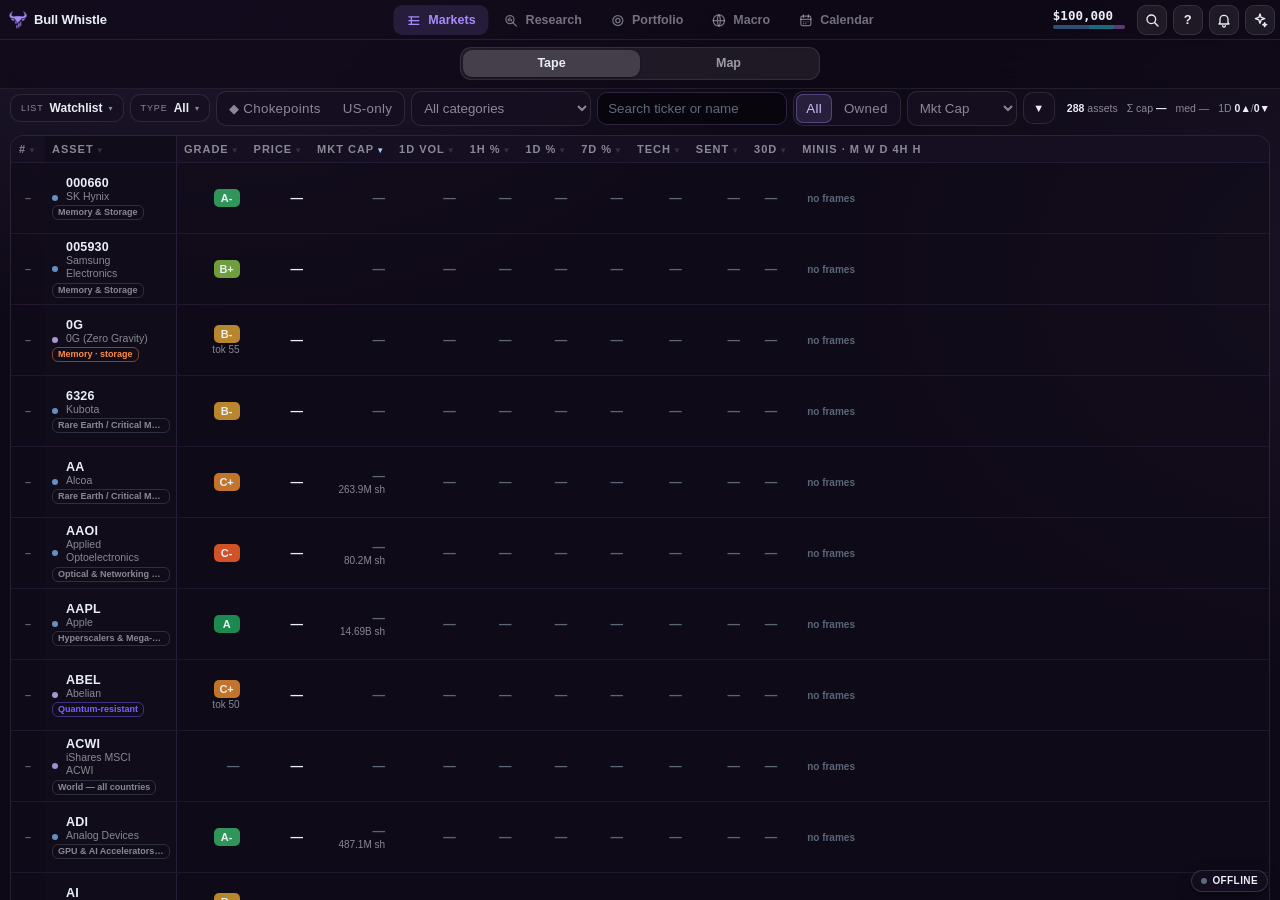
